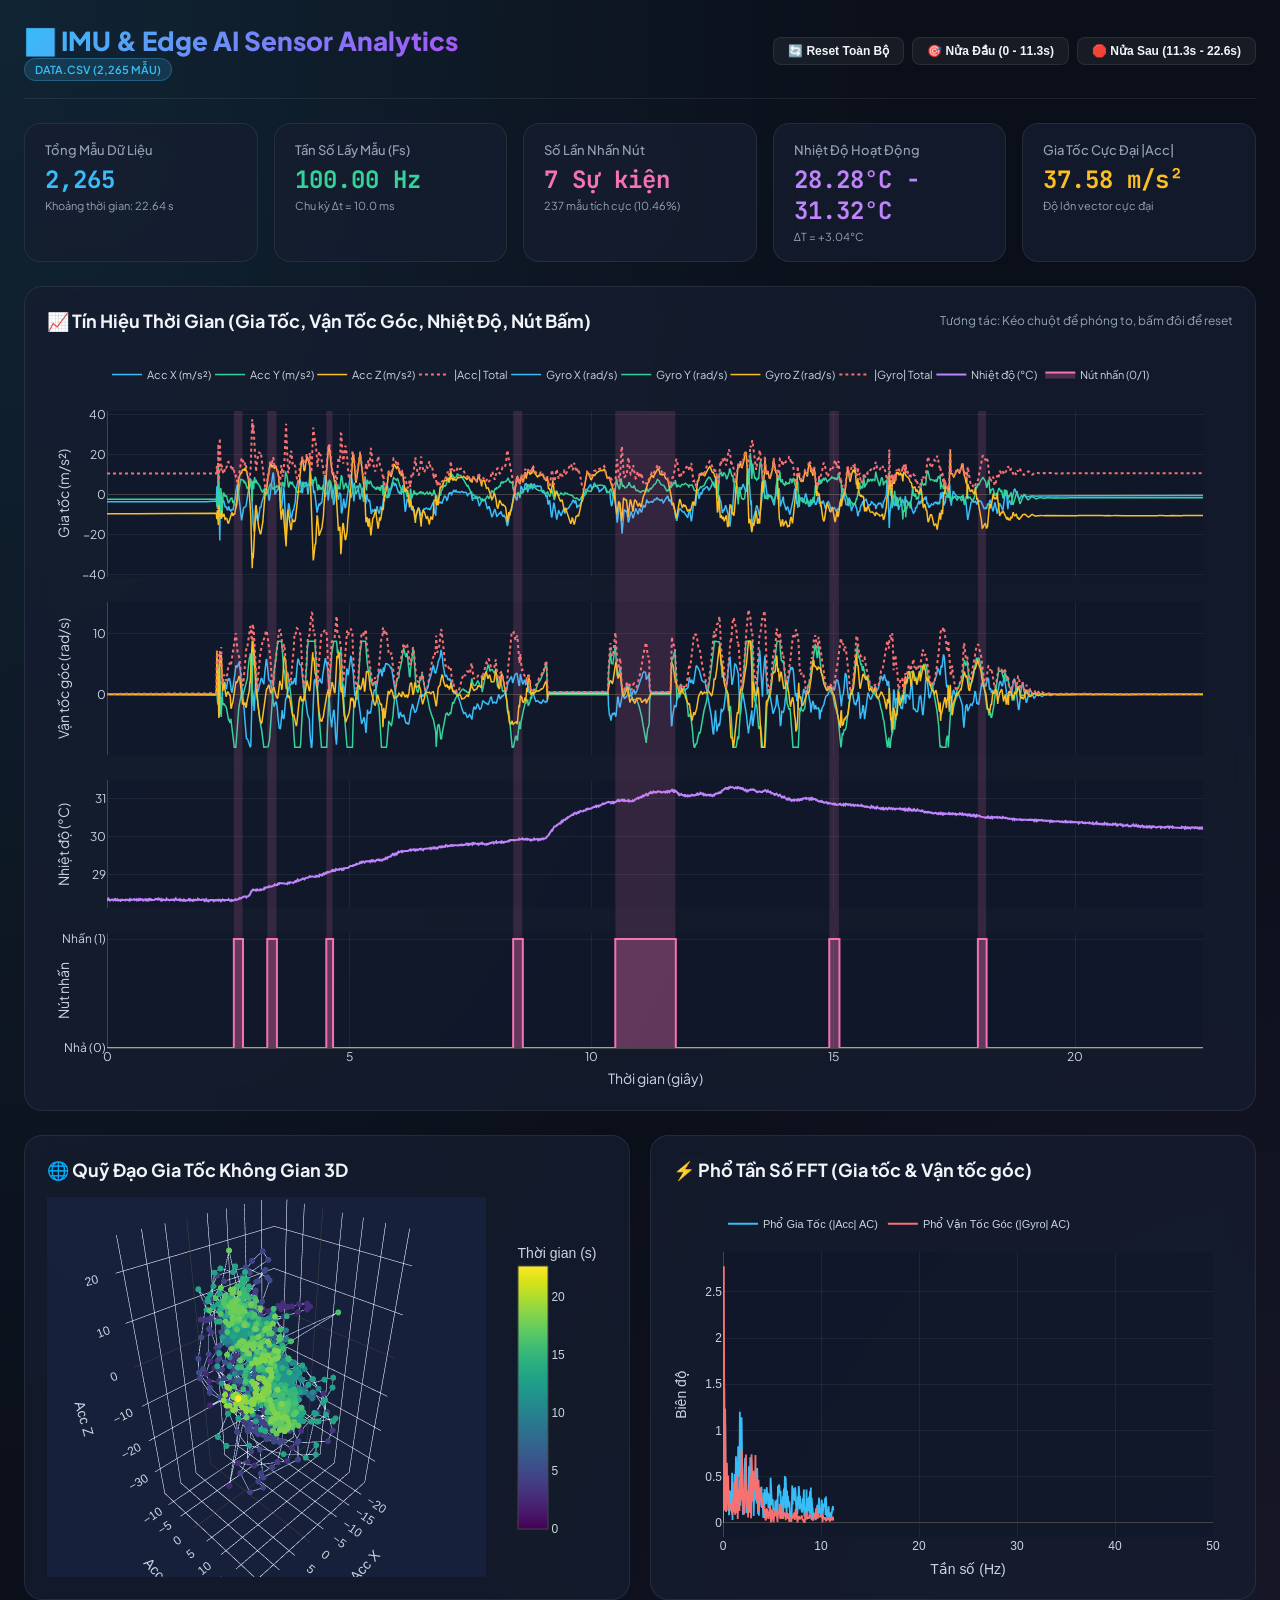
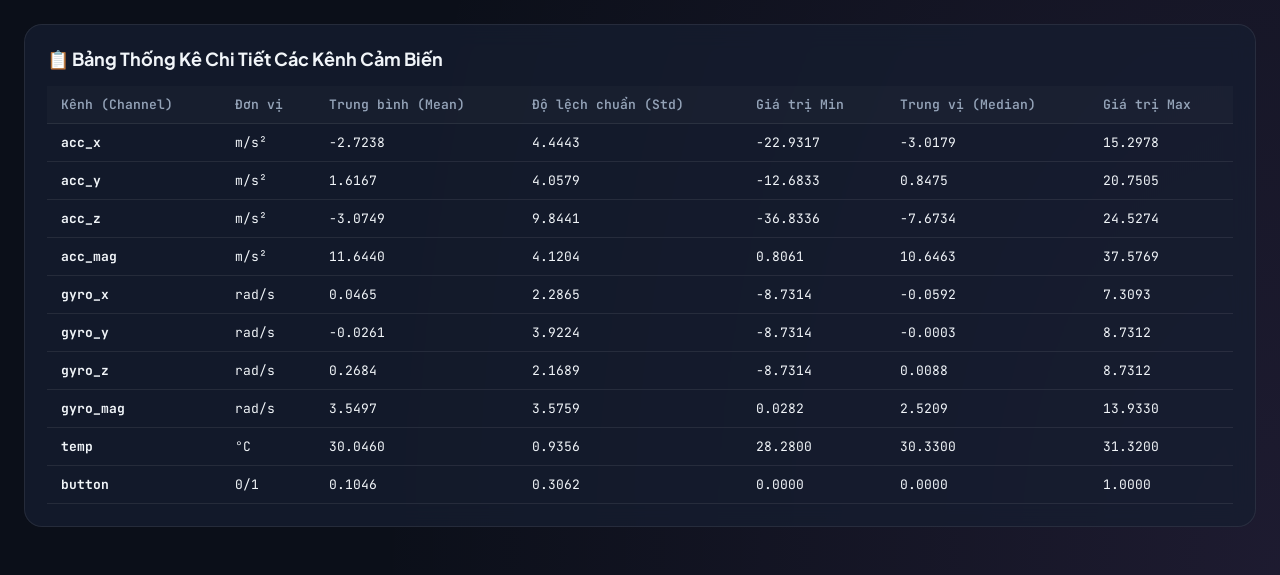
==== data/dashboard.html @ 73838764 "Data preprocessing" ====
<!DOCTYPE html>
<html lang="vi">
<head>
    <meta charset="UTF-8">
    <meta name="viewport" content="width=device-width, initial-scale=1.0">
    <title>Dashboard Phân Tích Dữ Liệu Cảm Biến IMU & Edge AI</title>
    <!-- Fonts -->
    <link rel="preconnect" href="https://fonts.googleapis.com">
    <link rel="preconnect" href="https://fonts.gstatic.com" crossorigin>
    <link href="https://fonts.googleapis.com/css2?family=Plus+Jakarta+Sans:wght@400;500;600;700;800&family=JetBrains+Mono:wght@400;500;600&display=swap" rel="stylesheet">
    <!-- Plotly.js -->
    <script src="https://cdn.plot.ly/plotly-2.35.2.min.js"></script>
    <style>
        :root {
            --bg: #0b0f19;
            --card-bg: rgba(22, 30, 49, 0.75);
            --card-border: rgba(255, 255, 255, 0.08);
            --text: #f1f5f9;
            --text-muted: #94a3b8;
            --primary: #38bdf8;
            --accent-green: #34d399;
            --accent-amber: #fbbf24;
            --accent-red: #f87171;
            --accent-purple: #c084fc;
            --accent-pink: #f472b6;
        }
        * {
            margin: 0;
            padding: 0;
            box-sizing: border-box;
        }
        body {
            font-family: 'Plus Jakarta Sans', sans-serif;
            background: var(--bg);
            color: var(--text);
            padding: 24px;
            min-height: 100vh;
            background-image: 
                radial-gradient(at 0% 0%, rgba(56, 189, 248, 0.12) 0px, transparent 50%),
                radial-gradient(at 100% 100%, rgba(192, 132, 252, 0.1) 0px, transparent 50%);
        }
        .container {
            max-width: 1400px;
            margin: 0 auto;
        }
        header {
            display: flex;
            justify-content: space-between;
            align-items: center;
            flex-wrap: wrap;
            gap: 16px;
            margin-bottom: 24px;
            padding-bottom: 20px;
            border-bottom: 1px solid var(--card-border);
        }
        .header-title h1 {
            font-size: 26px;
            font-weight: 800;
            background: linear-gradient(135deg, #38bdf8 0%, #a855f7 100%);
            -webkit-background-clip: text;
            -webkit-text-fill-color: transparent;
            display: flex;
            align-items: center;
            gap: 10px;
        }
        .badge {
            font-size: 11px;
            font-weight: 600;
            padding: 4px 10px;
            border-radius: 20px;
            background: rgba(56, 189, 248, 0.15);
            color: #38bdf8;
            border: 1px solid rgba(56, 189, 248, 0.3);
            text-transform: uppercase;
        }
        .stats-grid {
            display: grid;
            grid-template-columns: repeat(auto-fit, minmax(210px, 1fr));
            gap: 16px;
            margin-bottom: 24px;
        }
        .stat-card {
            background: var(--card-bg);
            border: 1px solid var(--card-border);
            border-radius: 16px;
            padding: 18px 20px;
            backdrop-filter: blur(12px);
            transition: transform 0.2s, border-color 0.2s;
        }
        .stat-card:hover {
            transform: translateY(-2px);
            border-color: rgba(56, 189, 248, 0.3);
        }
        .stat-label {
            font-size: 13px;
            color: var(--text-muted);
            margin-bottom: 6px;
            font-weight: 500;
        }
        .stat-value {
            font-size: 24px;
            font-weight: 700;
            font-family: 'JetBrains Mono', monospace;
        }
        .stat-sub {
            font-size: 11px;
            color: var(--text-muted);
            margin-top: 4px;
        }
        .card {
            background: var(--card-bg);
            border: 1px solid var(--card-border);
            border-radius: 18px;
            padding: 22px;
            margin-bottom: 24px;
            backdrop-filter: blur(12px);
        }
        .card-header {
            display: flex;
            justify-content: space-between;
            align-items: center;
            margin-bottom: 16px;
        }
        .card-title {
            font-size: 18px;
            font-weight: 700;
            display: flex;
            align-items: center;
            gap: 8px;
        }
        .grid-2col {
            display: grid;
            grid-template-columns: 1fr 1fr;
            gap: 20px;
        }
        @media (max-width: 900px) {
            .grid-2col { grid-template-columns: 1fr; }
        }
        .plot-container {
            width: 100%;
            height: 480px;
        }
        .plot-container-sm {
            width: 100%;
            height: 380px;
        }
        .btn-controls {
            display: flex;
            gap: 8px;
            flex-wrap: wrap;
        }
        .btn {
            background: rgba(255, 255, 255, 0.05);
            color: var(--text);
            border: 1px solid var(--card-border);
            padding: 6px 14px;
            border-radius: 8px;
            font-size: 12px;
            font-weight: 600;
            cursor: pointer;
            transition: all 0.2s;
        }
        .btn:hover {
            background: rgba(56, 189, 248, 0.2);
            border-color: var(--primary);
        }
        .table-wrap {
            overflow-x: auto;
            margin-top: 10px;
        }
        table {
            width: 100%;
            border-collapse: collapse;
            font-size: 13px;
            font-family: 'JetBrains Mono', monospace;
        }
        th, td {
            padding: 10px 14px;
            text-align: left;
            border-bottom: 1px solid var(--card-border);
        }
        th {
            color: var(--text-muted);
            font-weight: 600;
            background: rgba(255, 255, 255, 0.02);
        }
        tr:hover td {
            background: rgba(255, 255, 255, 0.03);
        }
    </style>
</head>
<body>
    <div class="container">
        <header>
            <div class="header-title">
                <h1>📊 IMU & Edge AI Sensor Analytics</h1>
                <span class="badge">data.csv (2,265 mẫu)</span>
            </div>
            <div class="btn-controls">
                <button class="btn" onclick="resetZoom()">🔄 Reset Toàn Bộ</button>
                <button class="btn" onclick="zoomFirstHalf()">🎯 Nửa Đầu (0 - 11.3s)</button>
                <button class="btn" onclick="zoomSecondHalf()">🛑 Nửa Sau (11.3s - 22.6s)</button>
            </div>
        </header>

        <!-- KPI Cards -->
        <div class="stats-grid">
            <div class="stat-card">
                <div class="stat-label">Tổng Mẫu Dữ Liệu</div>
                <div class="stat-value" style="color: var(--primary);">2,265</div>
                <div class="stat-sub">Khoảng thời gian: 22.64 s</div>
            </div>
            <div class="stat-card">
                <div class="stat-label">Tần Số Lấy Mẫu (Fs)</div>
                <div class="stat-value" style="color: var(--accent-green);">100.00 Hz</div>
                <div class="stat-sub">Chu kỳ Δt = 10.0 ms</div>
            </div>
            <div class="stat-card">
                <div class="stat-label">Số Lần Nhấn Nút</div>
                <div class="stat-value" style="color: var(--accent-pink);">7 Sự kiện</div>
                <div class="stat-sub">237 mẫu tích cực (10.46%)</div>
            </div>
            <div class="stat-card">
                <div class="stat-label">Nhiệt Độ Hoạt Động</div>
                <div class="stat-value" style="color: var(--accent-purple);">28.28°C - 31.32°C</div>
                <div class="stat-sub">ΔT = +3.04°C</div>
            </div>
            <div class="stat-card">
                <div class="stat-label">Gia Tốc Cực Đại |Acc|</div>
                <div class="stat-value" style="color: var(--accent-amber);">37.58 m/s²</div>
                <div class="stat-sub">Độ lớn vector cực đại</div>
            </div>
        </div>

        <!-- Main Time-Series Charts -->
        <div class="card">
            <div class="card-header">
                <div class="card-title">📈 Tín Hiệu Thời Gian (Gia Tốc, Vận Tốc Góc, Nhiệt Độ, Nút Bấm)</div>
                <span style="font-size:12px; color: var(--text-muted);">Tương tác: Kéo chuột để phóng to, bấm đôi để reset</span>
            </div>
            <div id="chart-synced" class="plot-container" style="height: 740px;"></div>
        </div>

        <!-- 2 Column Layout: 3D Trajectory & FFT Spectrum -->
        <div class="grid-2col">
            <div class="card">
                <div class="card-header">
                    <div class="card-title">🌐 Quỹ Đạo Gia Tốc Không Gian 3D</div>
                </div>
                <div id="chart-3d" class="plot-container-sm"></div>
            </div>
            <div class="card">
                <div class="card-header">
                    <div class="card-title">⚡ Phổ Tần Số FFT (Gia tốc & Vận tốc góc)</div>
                </div>
                <div id="chart-fft" class="plot-container-sm"></div>
            </div>
        </div>

        <!-- Summary Statistics Table -->
        <div class="card">
            <div class="card-header">
                <div class="card-title">📋 Bảng Thống Kê Chi Tiết Các Kênh Cảm Biến</div>
            </div>
            <div class="table-wrap">
                <table>
                    <thead>
                        <tr>
                            <th>Kênh (Channel)</th>
                            <th>Đơn vị</th>
                            <th>Trung bình (Mean)</th>
                            <th>Độ lệch chuẩn (Std)</th>
                            <th>Giá trị Min</th>
                            <th>Trung vị (Median)</th>
                            <th>Giá trị Max</th>
                        </tr>
                    </thead>
                    <tbody>
                        
    <tr>
        <td><strong>acc_x</strong></td>
        <td>m/s²</td>
        <td>-2.7238</td>
        <td>4.4443</td>
        <td>-22.9317</td>
        <td>-3.0179</td>
        <td>15.2978</td>
    </tr>
    <tr>
        <td><strong>acc_y</strong></td>
        <td>m/s²</td>
        <td>1.6167</td>
        <td>4.0579</td>
        <td>-12.6833</td>
        <td>0.8475</td>
        <td>20.7505</td>
    </tr>
    <tr>
        <td><strong>acc_z</strong></td>
        <td>m/s²</td>
        <td>-3.0749</td>
        <td>9.8441</td>
        <td>-36.8336</td>
        <td>-7.6734</td>
        <td>24.5274</td>
    </tr>
    <tr>
        <td><strong>acc_mag</strong></td>
        <td>m/s²</td>
        <td>11.6440</td>
        <td>4.1204</td>
        <td>0.8061</td>
        <td>10.6463</td>
        <td>37.5769</td>
    </tr>
    <tr>
        <td><strong>gyro_x</strong></td>
        <td>rad/s</td>
        <td>0.0465</td>
        <td>2.2865</td>
        <td>-8.7314</td>
        <td>-0.0592</td>
        <td>7.3093</td>
    </tr>
    <tr>
        <td><strong>gyro_y</strong></td>
        <td>rad/s</td>
        <td>-0.0261</td>
        <td>3.9224</td>
        <td>-8.7314</td>
        <td>-0.0003</td>
        <td>8.7312</td>
    </tr>
    <tr>
        <td><strong>gyro_z</strong></td>
        <td>rad/s</td>
        <td>0.2684</td>
        <td>2.1689</td>
        <td>-8.7314</td>
        <td>0.0088</td>
        <td>8.7312</td>
    </tr>
    <tr>
        <td><strong>gyro_mag</strong></td>
        <td>rad/s</td>
        <td>3.5497</td>
        <td>3.5759</td>
        <td>0.0282</td>
        <td>2.5209</td>
        <td>13.9330</td>
    </tr>
    <tr>
        <td><strong>temp</strong></td>
        <td>°C</td>
        <td>30.0460</td>
        <td>0.9356</td>
        <td>28.2800</td>
        <td>30.3300</td>
        <td>31.3200</td>
    </tr>
    <tr>
        <td><strong>button</strong></td>
        <td>0/1</td>
        <td>0.1046</td>
        <td>0.3062</td>
        <td>0.0000</td>
        <td>0.0000</td>
        <td>1.0000</td>
    </tr>
                    </tbody>
                </table>
            </div>
        </div>
    </div>

    <script>
        const rawData = {"time": [0.0, 0.01, 0.02, 0.03, 0.04, 0.05, 0.06, 0.07, 0.08, 0.09, 0.1, 0.11, 0.12, 0.13, 0.14, 0.15, 0.16, 0.17, 0.18, 0.19, 0.2, 0.21, 0.22, 0.23, 0.24, 0.25, 0.26, 0.27, 0.28, 0.29, 0.3, 0.31, 0.32, 0.33, 0.34, 0.35, 0.36, 0.37, 0.38, 0.39, 0.4, 0.41, 0.42, 0.43, 0.44, 0.45, 0.46, 0.47, 0.48, 0.49, 0.5, 0.51, 0.52, 0.53, 0.54, 0.55, 0.56, 0.57, 0.58, 0.59, 0.6, 0.61, 0.62, 0.63, 0.64, 0.65, 0.66, 0.67, 0.68, 0.69, 0.7, 0.71, 0.72, 0.73, 0.74, 0.75, 0.76, 0.77, 0.78, 0.79, 0.8, 0.81, 0.82, 0.83, 0.84, 0.85, 0.86, 0.87, 0.88, 0.89, 0.9, 0.91, 0.92, 0.93, 0.94, 0.95, 0.96, 0.97, 0.98, 0.99, 1.0, 1.01, 1.02, 1.03, 1.04, 1.05, 1.06, 1.07, 1.08, 1.09, 1.1, 1.11, 1.12, 1.13, 1.14, 1.15, 1.16, 1.17, 1.18, 1.19, 1.2, 1.21, 1.22, 1.23, 1.24, 1.25, 1.26, 1.27, 1.28, 1.29, 1.3, 1.31, 1.32, 1.33, 1.34, 1.35, 1.36, 1.37, 1.38, 1.39, 1.4, 1.41, 1.42, 1.43, 1.44, 1.45, 1.46, 1.47, 1.48, 1.49, 1.5, 1.51, 1.52, 1.53, 1.54, 1.55, 1.56, 1.57, 1.58, 1.59, 1.6, 1.61, 1.62, 1.63, 1.64, 1.65, 1.66, 1.67, 1.68, 1.69, 1.7, 1.71, 1.72, 1.73, 1.74, 1.75, 1.76, 1.77, 1.78, 1.79, 1.8, 1.81, 1.82, 1.83, 1.84, 1.85, 1.86, 1.87, 1.88, 1.89, 1.9, 1.91, 1.92, 1.93, 1.94, 1.95, 1.96, 1.97, 1.98, 1.99, 2.0, 2.01, 2.02, 2.03, 2.04, 2.05, 2.06, 2.07, 2.08, 2.09, 2.1, 2.11, 2.12, 2.13, 2.14, 2.15, 2.16, 2.17, 2.18, 2.19, 2.2, 2.21, 2.22, 2.23, 2.24, 2.25, 2.26, 2.27, 2.28, 2.29, 2.3, 2.31, 2.32, 2.33, 2.34, 2.35, 2.36, 2.37, 2.38, 2.39, 2.4, 2.41, 2.42, 2.43, 2.44, 2.45, 2.46, 2.47, 2.48, 2.49, 2.5, 2.51, 2.52, 2.53, 2.54, 2.55, 2.56, 2.57, 2.58, 2.59, 2.6, 2.61, 2.62, 2.63, 2.64, 2.65, 2.66, 2.67, 2.68, 2.69, 2.7, 2.71, 2.72, 2.73, 2.74, 2.75, 2.76, 2.77, 2.78, 2.79, 2.8, 2.81, 2.82, 2.83, 2.84, 2.85, 2.86, 2.87, 2.88, 2.89, 2.9, 2.91, 2.92, 2.93, 2.94, 2.95, 2.96, 2.97, 2.98, 2.99, 3.0, 3.01, 3.02, 3.03, 3.04, 3.05, 3.06, 3.07, 3.08, 3.09, 3.1, 3.11, 3.12, 3.13, 3.14, 3.15, 3.16, 3.17, 3.18, 3.19, 3.2, 3.21, 3.22, 3.23, 3.24, 3.25, 3.26, 3.27, 3.28, 3.29, 3.3, 3.31, 3.32, 3.33, 3.34, 3.35, 3.36, 3.37, 3.38, 3.39, 3.4, 3.41, 3.42, 3.43, 3.44, 3.45, 3.46, 3.47, 3.48, 3.49, 3.5, 3.51, 3.52, 3.53, 3.54, 3.55, 3.56, 3.57, 3.58, 3.59, 3.6, 3.61, 3.62, 3.63, 3.64, 3.65, 3.66, 3.67, 3.68, 3.69, 3.7, 3.71, 3.72, 3.73, 3.74, 3.75, 3.76, 3.77, 3.78, 3.79, 3.8, 3.81, 3.82, 3.83, 3.84, 3.85, 3.86, 3.87, 3.88, 3.89, 3.9, 3.91, 3.92, 3.93, 3.94, 3.95, 3.96, 3.97, 3.98, 3.99, 4.0, 4.01, 4.02, 4.03, 4.04, 4.05, 4.06, 4.07, 4.08, 4.09, 4.1, 4.11, 4.12, 4.13, 4.14, 4.15, 4.16, 4.17, 4.18, 4.19, 4.2, 4.21, 4.22, 4.23, 4.24, 4.25, 4.26, 4.27, 4.28, 4.29, 4.3, 4.31, 4.32, 4.33, 4.34, 4.35, 4.36, 4.37, 4.38, 4.39, 4.4, 4.41, 4.42, 4.43, 4.44, 4.45, 4.46, 4.47, 4.48, 4.49, 4.5, 4.51, 4.52, 4.53, 4.54, 4.55, 4.56, 4.57, 4.58, 4.59, 4.6, 4.61, 4.62, 4.63, 4.64, 4.65, 4.66, 4.67, 4.68, 4.69, 4.7, 4.71, 4.72, 4.73, 4.74, 4.75, 4.76, 4.77, 4.78, 4.79, 4.8, 4.81, 4.82, 4.83, 4.84, 4.85, 4.86, 4.87, 4.88, 4.89, 4.9, 4.91, 4.92, 4.93, 4.94, 4.95, 4.96, 4.97, 4.98, 4.99, 5.0, 5.01, 5.02, 5.03, 5.04, 5.05, 5.06, 5.07, 5.08, 5.09, 5.1, 5.11, 5.12, 5.13, 5.14, 5.15, 5.16, 5.17, 5.18, 5.19, 5.2, 5.21, 5.22, 5.23, 5.24, 5.25, 5.26, 5.27, 5.28, 5.29, 5.3, 5.31, 5.32, 5.33, 5.34, 5.35, 5.36, 5.37, 5.38, 5.39, 5.4, 5.41, 5.42, 5.43, 5.44, 5.45, 5.46, 5.47, 5.48, 5.49, 5.5, 5.51, 5.52, 5.53, 5.54, 5.55, 5.56, 5.57, 5.58, 5.59, 5.6, 5.61, 5.62, 5.63, 5.64, 5.65, 5.66, 5.67, 5.68, 5.69, 5.7, 5.71, 5.72, 5.73, 5.74, 5.75, 5.76, 5.77, 5.78, 5.79, 5.8, 5.81, 5.82, 5.83, 5.84, 5.85, 5.86, 5.87, 5.88, 5.89, 5.9, 5.91, 5.92, 5.93, 5.94, 5.95, 5.96, 5.97, 5.98, 5.99, 6.0, 6.01, 6.02, 6.03, 6.04, 6.05, 6.06, 6.07, 6.08, 6.09, 6.1, 6.11, 6.12, 6.13, 6.14, 6.15, 6.16, 6.17, 6.18, 6.19, 6.2, 6.21, 6.22, 6.23, 6.24, 6.25, 6.26, 6.27, 6.28, 6.29, 6.3, 6.31, 6.32, 6.33, 6.34, 6.35, 6.36, 6.37, 6.38, 6.39, 6.4, 6.41, 6.42, 6.43, 6.44, 6.45, 6.46, 6.47, 6.48, 6.49, 6.5, 6.51, 6.52, 6.53, 6.54, 6.55, 6.56, 6.57, 6.58, 6.59, 6.6, 6.61, 6.62, 6.63, 6.64, 6.65, 6.66, 6.67, 6.68, 6.69, 6.7, 6.71, 6.72, 6.73, 6.74, 6.75, 6.76, 6.77, 6.78, 6.79, 6.8, 6.81, 6.82, 6.83, 6.84, 6.85, 6.86, 6.87, 6.88, 6.89, 6.9, 6.91, 6.92, 6.93, 6.94, 6.95, 6.96, 6.97, 6.98, 6.99, 7.0, 7.01, 7.02, 7.03, 7.04, 7.05, 7.06, 7.07, 7.08, 7.09, 7.1, 7.11, 7.12, 7.13, 7.14, 7.15, 7.16, 7.17, 7.18, 7.19, 7.2, 7.21, 7.22, 7.23, 7.24, 7.25, 7.26, 7.27, 7.28, 7.29, 7.3, 7.31, 7.32, 7.33, 7.34, 7.35, 7.36, 7.37, 7.38, 7.39, 7.4, 7.41, 7.42, 7.43, 7.44, 7.45, 7.46, 7.47, 7.48, 7.49, 7.5, 7.51, 7.52, 7.53, 7.54, 7.55, 7.56, 7.57, 7.58, 7.59, 7.6, 7.61, 7.62, 7.63, 7.64, 7.65, 7.66, 7.67, 7.68, 7.69, 7.7, 7.71, 7.72, 7.73, 7.74, 7.75, 7.76, 7.77, 7.78, 7.79, 7.8, 7.81, 7.82, 7.83, 7.84, 7.85, 7.86, 7.87, 7.88, 7.89, 7.9, 7.91, 7.92, 7.93, 7.94, 7.95, 7.96, 7.97, 7.98, 7.99, 8.0, 8.01, 8.02, 8.03, 8.04, 8.05, 8.06, 8.07, 8.08, 8.09, 8.1, 8.11, 8.12, 8.13, 8.14, 8.15, 8.16, 8.17, 8.18, 8.19, 8.2, 8.21, 8.22, 8.23, 8.24, 8.25, 8.26, 8.27, 8.28, 8.29, 8.3, 8.31, 8.32, 8.33, 8.34, 8.35, 8.36, 8.37, 8.38, 8.39, 8.4, 8.41, 8.42, 8.43, 8.44, 8.45, 8.46, 8.47, 8.48, 8.49, 8.5, 8.51, 8.52, 8.53, 8.54, 8.55, 8.56, 8.57, 8.58, 8.59, 8.6, 8.61, 8.62, 8.63, 8.64, 8.65, 8.66, 8.67, 8.68, 8.69, 8.7, 8.71, 8.72, 8.73, 8.74, 8.75, 8.76, 8.77, 8.78, 8.79, 8.8, 8.81, 8.82, 8.83, 8.84, 8.85, 8.86, 8.87, 8.88, 8.89, 8.9, 8.91, 8.92, 8.93, 8.94, 8.95, 8.96, 8.97, 8.98, 8.99, 9.0, 9.01, 9.02, 9.03, 9.04, 9.05, 9.06, 9.07, 9.08, 9.09, 9.1, 9.11, 9.12, 9.13, 9.14, 9.15, 9.16, 9.17, 9.18, 9.19, 9.2, 9.21, 9.22, 9.23, 9.24, 9.25, 9.26, 9.27, 9.28, 9.29, 9.3, 9.31, 9.32, 9.33, 9.34, 9.35, 9.36, 9.37, 9.38, 9.39, 9.4, 9.41, 9.42, 9.43, 9.44, 9.45, 9.46, 9.47, 9.48, 9.49, 9.5, 9.51, 9.52, 9.53, 9.54, 9.55, 9.56, 9.57, 9.58, 9.59, 9.6, 9.61, 9.62, 9.63, 9.64, 9.65, 9.66, 9.67, 9.68, 9.69, 9.7, 9.71, 9.72, 9.73, 9.74, 9.75, 9.76, 9.77, 9.78, 9.79, 9.8, 9.81, 9.82, 9.83, 9.84, 9.85, 9.86, 9.87, 9.88, 9.89, 9.9, 9.91, 9.92, 9.93, 9.94, 9.95, 9.96, 9.97, 9.98, 9.99, 10.0, 10.01, 10.02, 10.03, 10.04, 10.05, 10.06, 10.07, 10.08, 10.09, 10.1, 10.11, 10.12, 10.13, 10.14, 10.15, 10.16, 10.17, 10.18, 10.19, 10.2, 10.21, 10.22, 10.23, 10.24, 10.25, 10.26, 10.27, 10.28, 10.29, 10.3, 10.31, 10.32, 10.33, 10.34, 10.35, 10.36, 10.37, 10.38, 10.39, 10.4, 10.41, 10.42, 10.43, 10.44, 10.45, 10.46, 10.47, 10.48, 10.49, 10.5, 10.51, 10.52, 10.53, 10.54, 10.55, 10.56, 10.57, 10.58, 10.59, 10.6, 10.61, 10.62, 10.63, 10.64, 10.65, 10.66, 10.67, 10.68, 10.69, 10.7, 10.71, 10.72, 10.73, 10.74, 10.75, 10.76, 10.77, 10.78, 10.79, 10.8, 10.81, 10.82, 10.83, 10.84, 10.85, 10.86, 10.87, 10.88, 10.89, 10.9, 10.91, 10.92, 10.93, 10.94, 10.95, 10.96, 10.97, 10.98, 10.99, 11.0, 11.01, 11.02, 11.03, 11.04, 11.05, 11.06, 11.07, 11.08, 11.09, 11.1, 11.11, 11.12, 11.13, 11.14, 11.15, 11.16, 11.17, 11.18, 11.19, 11.2, 11.21, 11.22, 11.23, 11.24, 11.25, 11.26, 11.27, 11.28, 11.29, 11.3, 11.31, 11.32, 11.33, 11.34, 11.35, 11.36, 11.37, 11.38, 11.39, 11.4, 11.41, 11.42, 11.43, 11.44, 11.45, 11.46, 11.47, 11.48, 11.49, 11.5, 11.51, 11.52, 11.53, 11.54, 11.55, 11.56, 11.57, 11.58, 11.59, 11.6, 11.61, 11.62, 11.63, 11.64, 11.65, 11.66, 11.67, 11.68, 11.69, 11.7, 11.71, 11.72, 11.73, 11.74, 11.75, 11.76, 11.77, 11.78, 11.79, 11.8, 11.81, 11.82, 11.83, 11.84, 11.85, 11.86, 11.87, 11.88, 11.89, 11.9, 11.91, 11.92, 11.93, 11.94, 11.95, 11.96, 11.97, 11.98, 11.99, 12.0, 12.01, 12.02, 12.03, 12.04, 12.05, 12.06, 12.07, 12.08, 12.09, 12.1, 12.11, 12.12, 12.13, 12.14, 12.15, 12.16, 12.17, 12.18, 12.19, 12.2, 12.21, 12.22, 12.23, 12.24, 12.25, 12.26, 12.27, 12.28, 12.29, 12.3, 12.31, 12.32, 12.33, 12.34, 12.35, 12.36, 12.37, 12.38, 12.39, 12.4, 12.41, 12.42, 12.43, 12.44, 12.45, 12.46, 12.47, 12.48, 12.49, 12.5, 12.51, 12.52, 12.53, 12.54, 12.55, 12.56, 12.57, 12.58, 12.59, 12.6, 12.61, 12.62, 12.63, 12.64, 12.65, 12.66, 12.67, 12.68, 12.69, 12.7, 12.71, 12.72, 12.73, 12.74, 12.75, 12.76, 12.77, 12.78, 12.79, 12.8, 12.81, 12.82, 12.83, 12.84, 12.85, 12.86, 12.87, 12.88, 12.89, 12.9, 12.91, 12.92, 12.93, 12.94, 12.95, 12.96, 12.97, 12.98, 12.99, 13.0, 13.01, 13.02, 13.03, 13.04, 13.05, 13.06, 13.07, 13.08, 13.09, 13.1, 13.11, 13.12, 13.13, 13.14, 13.15, 13.16, 13.17, 13.18, 13.19, 13.2, 13.21, 13.22, 13.23, 13.24, 13.25, 13.26, 13.27, 13.28, 13.29, 13.3, 13.31, 13.32, 13.33, 13.34, 13.35, 13.36, 13.37, 13.38, 13.39, 13.4, 13.41, 13.42, 13.43, 13.44, 13.45, 13.46, 13.47, 13.48, 13.49, 13.5, 13.51, 13.52, 13.53, 13.54, 13.55, 13.56, 13.57, 13.58, 13.59, 13.6, 13.61, 13.62, 13.63, 13.64, 13.65, 13.66, 13.67, 13.68, 13.69, 13.7, 13.71, 13.72, 13.73, 13.74, 13.75, 13.76, 13.77, 13.78, 13.79, 13.8, 13.81, 13.82, 13.83, 13.84, 13.85, 13.86, 13.87, 13.88, 13.89, 13.9, 13.91, 13.92, 13.93, 13.94, 13.95, 13.96, 13.97, 13.98, 13.99, 14.0, 14.01, 14.02, 14.03, 14.04, 14.05, 14.06, 14.07, 14.08, 14.09, 14.1, 14.11, 14.12, 14.13, 14.14, 14.15, 14.16, 14.17, 14.18, 14.19, 14.2, 14.21, 14.22, 14.23, 14.24, 14.25, 14.26, 14.27, 14.28, 14.29, 14.3, 14.31, 14.32, 14.33, 14.34, 14.35, 14.36, 14.37, 14.38, 14.39, 14.4, 14.41, 14.42, 14.43, 14.44, 14.45, 14.46, 14.47, 14.48, 14.49, 14.5, 14.51, 14.52, 14.53, 14.54, 14.55, 14.56, 14.57, 14.58, 14.59, 14.6, 14.61, 14.62, 14.63, 14.64, 14.65, 14.66, 14.67, 14.68, 14.69, 14.7, 14.71, 14.72, 14.73, 14.74, 14.75, 14.76, 14.77, 14.78, 14.79, 14.8, 14.81, 14.82, 14.83, 14.84, 14.85, 14.86, 14.87, 14.88, 14.89, 14.9, 14.91, 14.92, 14.93, 14.94, 14.95, 14.96, 14.97, 14.98, 14.99, 15.0, 15.01, 15.02, 15.03, 15.04, 15.05, 15.06, 15.07, 15.08, 15.09, 15.1, 15.11, 15.12, 15.13, 15.14, 15.15, 15.16, 15.17, 15.18, 15.19, 15.2, 15.21, 15.22, 15.23, 15.24, 15.25, 15.26, 15.27, 15.28, 15.29, 15.3, 15.31, 15.32, 15.33, 15.34, 15.35, 15.36, 15.37, 15.38, 15.39, 15.4, 15.41, 15.42, 15.43, 15.44, 15.45, 15.46, 15.47, 15.48, 15.49, 15.5, 15.51, 15.52, 15.53, 15.54, 15.55, 15.56, 15.57, 15.58, 15.59, 15.6, 15.61, 15.62, 15.63, 15.64, 15.65, 15.66, 15.67, 15.68, 15.69, 15.7, 15.71, 15.72, 15.73, 15.74, 15.75, 15.76, 15.77, 15.78, 15.79, 15.8, 15.81, 15.82, 15.83, 15.84, 15.85, 15.86, 15.87, 15.88, 15.89, 15.9, 15.91, 15.92, 15.93, 15.94, 15.95, 15.96, 15.97, 15.98, 15.99, 16.0, 16.01, 16.02, 16.03, 16.04, 16.05, 16.06, 16.07, 16.08, 16.09, 16.1, 16.11, 16.12, 16.13, 16.14, 16.15, 16.16, 16.17, 16.18, 16.19, 16.2, 16.21, 16.22, 16.23, 16.24, 16.25, 16.26, 16.27, 16.28, 16.29, 16.3, 16.31, 16.32, 16.33, 16.34, 16.35, 16.36, 16.37, 16.38, 16.39, 16.4, 16.41, 16.42, 16.43, 16.44, 16.45, 16.46, 16.47, 16.48, 16.49, 16.5, 16.51, 16.52, 16.53, 16.54, 16.55, 16.56, 16.57, 16.58, 16.59, 16.6, 16.61, 16.62, 16.63, 16.64, 16.65, 16.66, 16.67, 16.68, 16.69, 16.7, 16.71, 16.72, 16.73, 16.74, 16.75, 16.76, 16.77, 16.78, 16.79, 16.8, 16.81, 16.82, 16.83, 16.84, 16.85, 16.86, 16.87, 16.88, 16.89, 16.9, 16.91, 16.92, 16.93, 16.94, 16.95, 16.96, 16.97, 16.98, 16.99, 17.0, 17.01, 17.02, 17.03, 17.04, 17.05, 17.06, 17.07, 17.08, 17.09, 17.1, 17.11, 17.12, 17.13, 17.14, 17.15, 17.16, 17.17, 17.18, 17.19, 17.2, 17.21, 17.22, 17.23, 17.24, 17.25, 17.26, 17.27, 17.28, 17.29, 17.3, 17.31, 17.32, 17.33, 17.34, 17.35, 17.36, 17.37, 17.38, 17.39, 17.4, 17.41, 17.42, 17.43, 17.44, 17.45, 17.46, 17.47, 17.48, 17.49, 17.5, 17.51, 17.52, 17.53, 17.54, 17.55, 17.56, 17.57, 17.58, 17.59, 17.6, 17.61, 17.62, 17.63, 17.64, 17.65, 17.66, 17.67, 17.68, 17.69, 17.7, 17.71, 17.72, 17.73, 17.74, 17.75, 17.76, 17.77, 17.78, 17.79, 17.8, 17.81, 17.82, 17.83, 17.84, 17.85, 17.86, 17.87, 17.88, 17.89, 17.9, 17.91, 17.92, 17.93, 17.94, 17.95, 17.96, 17.97, 17.98, 17.99, 18.0, 18.01, 18.02, 18.03, 18.04, 18.05, 18.06, 18.07, 18.08, 18.09, 18.1, 18.11, 18.12, 18.13, 18.14, 18.15, 18.16, 18.17, 18.18, 18.19, 18.2, 18.21, 18.22, 18.23, 18.24, 18.25, 18.26, 18.27, 18.28, 18.29, 18.3, 18.31, 18.32, 18.33, 18.34, 18.35, 18.36, 18.37, 18.38, 18.39, 18.4, 18.41, 18.42, 18.43, 18.44, 18.45, 18.46, 18.47, 18.48, 18.49, 18.5, 18.51, 18.52, 18.53, 18.54, 18.55, 18.56, 18.57, 18.58, 18.59, 18.6, 18.61, 18.62, 18.63, 18.64, 18.65, 18.66, 18.67, 18.68, 18.69, 18.7, 18.71, 18.72, 18.73, 18.74, 18.75, 18.76, 18.77, 18.78, 18.79, 18.8, 18.81, 18.82, 18.83, 18.84, 18.85, 18.86, 18.87, 18.88, 18.89, 18.9, 18.91, 18.92, 18.93, 18.94, 18.95, 18.96, 18.97, 18.98, 18.99, 19.0, 19.01, 19.02, 19.03, 19.04, 19.05, 19.06, 19.07, 19.08, 19.09, 19.1, 19.11, 19.12, 19.13, 19.14, 19.15, 19.16, 19.17, 19.18, 19.19, 19.2, 19.21, 19.22, 19.23, 19.24, 19.25, 19.26, 19.27, 19.28, 19.29, 19.3, 19.31, 19.32, 19.33, 19.34, 19.35, 19.36, 19.37, 19.38, 19.39, 19.4, 19.41, 19.42, 19.43, 19.44, 19.45, 19.46, 19.47, 19.48, 19.49, 19.5, 19.51, 19.52, 19.53, 19.54, 19.55, 19.56, 19.57, 19.58, 19.59, 19.6, 19.61, 19.62, 19.63, 19.64, 19.65, 19.66, 19.67, 19.68, 19.69, 19.7, 19.71, 19.72, 19.73, 19.74, 19.75, 19.76, 19.77, 19.78, 19.79, 19.8, 19.81, 19.82, 19.83, 19.84, 19.85, 19.86, 19.87, 19.88, 19.89, 19.9, 19.91, 19.92, 19.93, 19.94, 19.95, 19.96, 19.97, 19.98, 19.99, 20.0, 20.01, 20.02, 20.03, 20.04, 20.05, 20.06, 20.07, 20.08, 20.09, 20.1, 20.11, 20.12, 20.13, 20.14, 20.15, 20.16, 20.17, 20.18, 20.19, 20.2, 20.21, 20.22, 20.23, 20.24, 20.25, 20.26, 20.27, 20.28, 20.29, 20.3, 20.31, 20.32, 20.33, 20.34, 20.35, 20.36, 20.37, 20.38, 20.39, 20.4, 20.41, 20.42, 20.43, 20.44, 20.45, 20.46, 20.47, 20.48, 20.49, 20.5, 20.51, 20.52, 20.53, 20.54, 20.55, 20.56, 20.57, 20.58, 20.59, 20.6, 20.61, 20.62, 20.63, 20.64, 20.65, 20.66, 20.67, 20.68, 20.69, 20.7, 20.71, 20.72, 20.73, 20.74, 20.75, 20.76, 20.77, 20.78, 20.79, 20.8, 20.81, 20.82, 20.83, 20.84, 20.85, 20.86, 20.87, 20.88, 20.89, 20.9, 20.91, 20.92, 20.93, 20.94, 20.95, 20.96, 20.97, 20.98, 20.99, 21.0, 21.01, 21.02, 21.03, 21.04, 21.05, 21.06, 21.07, 21.08, 21.09, 21.1, 21.11, 21.12, 21.13, 21.14, 21.15, 21.16, 21.17, 21.18, 21.19, 21.2, 21.21, 21.22, 21.23, 21.24, 21.25, 21.26, 21.27, 21.28, 21.29, 21.3, 21.31, 21.32, 21.33, 21.34, 21.35, 21.36, 21.37, 21.38, 21.39, 21.4, 21.41, 21.42, 21.43, 21.44, 21.45, 21.46, 21.47, 21.48, 21.49, 21.5, 21.51, 21.52, 21.53, 21.54, 21.55, 21.56, 21.57, 21.58, 21.59, 21.6, 21.61, 21.62, 21.63, 21.64, 21.65, 21.66, 21.67, 21.68, 21.69, 21.7, 21.71, 21.72, 21.73, 21.74, 21.75, 21.76, 21.77, 21.78, 21.79, 21.8, 21.81, 21.82, 21.83, 21.84, 21.85, 21.86, 21.87, 21.88, 21.89, 21.9, 21.91, 21.92, 21.93, 21.94, 21.95, 21.96, 21.97, 21.98, 21.99, 22.0, 22.01, 22.02, 22.03, 22.04, 22.05, 22.06, 22.07, 22.08, 22.09, 22.1, 22.11, 22.12, 22.13, 22.14, 22.15, 22.16, 22.17, 22.18, 22.19, 22.2, 22.21, 22.22, 22.23, 22.24, 22.25, 22.26, 22.27, 22.28, 22.29, 22.3, 22.31, 22.32, 22.33, 22.34, 22.35, 22.36, 22.37, 22.38, 22.39, 22.4, 22.41, 22.42, 22.43, 22.44, 22.45, 22.46, 22.47, 22.48, 22.49, 22.5, 22.51, 22.52, 22.53, 22.54, 22.55, 22.56, 22.57, 22.58, 22.59, 22.6, 22.61, 22.62, 22.63, 22.64], "timestamp_ms": [2011, 2021, 2031, 2041, 2051, 2061, 2071, 2081, 2091, 2101, 2111, 2121, 2131, 2141, 2151, 2161, 2171, 2181, 2191, 2201, 2211, 2221, 2231, 2241, 2251, 2261, 2271, 2281, 2291, 2301, 2311, 2321, 2331, 2341, 2351, 2361, 2371, 2381, 2391, 2401, 2411, 2421, 2431, 2441, 2451, 2461, 2471, 2481, 2491, 2501, 2511, 2521, 2531, 2541, 2551, 2561, 2571, 2581, 2591, 2601, 2611, 2621, 2631, 2641, 2651, 2661, 2671, 2681, 2691, 2701, 2711, 2721, 2731, 2741, 2751, 2761, 2771, 2781, 2791, 2801, 2811, 2821, 2831, 2841, 2851, 2861, 2871, 2881, 2891, 2901, 2911, 2921, 2931, 2941, 2951, 2961, 2971, 2981, 2991, 3001, 3011, 3021, 3031, 3041, 3051, 3061, 3071, 3081, 3091, 3101, 3111, 3121, 3131, 3141, 3151, 3161, 3171, 3181, 3191, 3201, 3211, 3221, 3231, 3241, 3251, 3261, 3271, 3281, 3291, 3301, 3311, 3321, 3331, 3341, 3351, 3361, 3371, 3381, 3391, 3401, 3411, 3421, 3431, 3441, 3451, 3461, 3471, 3481, 3491, 3501, 3511, 3521, 3531, 3541, 3551, 3561, 3571, 3581, 3591, 3601, 3611, 3621, 3631, 3641, 3651, 3661, 3671, 3681, 3691, 3701, 3711, 3721, 3731, 3741, 3751, 3761, 3771, 3781, 3791, 3801, 3811, 3821, 3831, 3841, 3851, 3861, 3871, 3881, 3891, 3901, 3911, 3921, 3931, 3941, 3951, 3961, 3971, 3981, 3991, 4001, 4011, 4021, 4031, 4041, 4051, 4061, 4071, 4081, 4091, 4101, 4111, 4121, 4131, 4141, 4151, 4161, 4171, 4181, 4191, 4201, 4211, 4221, 4231, 4241, 4251, 4261, 4271, 4281, 4291, 4301, 4311, 4321, 4331, 4341, 4351, 4361, 4371, 4381, 4391, 4401, 4411, 4421, 4431, 4441, 4451, 4461, 4471, 4481, 4491, 4501, 4511, 4521, 4531, 4541, 4551, 4561, 4571, 4581, 4591, 4601, 4611, 4621, 4631, 4641, 4651, 4661, 4671, 4681, 4691, 4701, 4711, 4721, 4731, 4741, 4751, 4761, 4771, 4781, 4791, 4801, 4811, 4821, 4831, 4841, 4851, 4861, 4871, 4881, 4891, 4901, 4911, 4921, 4931, 4941, 4951, 4961, 4971, 4981, 4991, 5001, 5011, 5021, 5031, 5041, 5051, 5061, 5071, 5081, 5091, 5101, 5111, 5121, 5131, 5141, 5151, 5161, 5171, 5181, 5191, 5201, 5211, 5221, 5231, 5241, 5251, 5261, 5271, 5281, 5291, 5301, 5311, 5321, 5331, 5341, 5351, 5361, 5371, 5381, 5391, 5401, 5411, 5421, 5431, 5441, 5451, 5461, 5471, 5481, 5491, 5501, 5511, 5521, 5531, 5541, 5551, 5561, 5571, 5581, 5591, 5601, 5611, 5621, 5631, 5641, 5651, 5661, 5671, 5681, 5691, 5701, 5711, 5721, 5731, 5741, 5751, 5761, 5771, 5781, 5791, 5801, 5811, 5821, 5831, 5841, 5851, 5861, 5871, 5881, 5891, 5901, 5911, 5921, 5931, 5941, 5951, 5961, 5971, 5981, 5991, 6001, 6011, 6021, 6031, 6041, 6051, 6061, 6071, 6081, 6091, 6101, 6111, 6121, 6131, 6141, 6151, 6161, 6171, 6181, 6191, 6201, 6211, 6221, 6231, 6241, 6251, 6261, 6271, 6281, 6291, 6301, 6311, 6321, 6331, 6341, 6351, 6361, 6371, 6381, 6391, 6401, 6411, 6421, 6431, 6441, 6451, 6461, 6471, 6481, 6491, 6501, 6511, 6521, 6531, 6541, 6551, 6561, 6571, 6581, 6591, 6601, 6611, 6621, 6631, 6641, 6651, 6661, 6671, 6681, 6691, 6701, 6711, 6721, 6731, 6741, 6751, 6761, 6771, 6781, 6791, 6801, 6811, 6821, 6831, 6841, 6851, 6861, 6871, 6881, 6891, 6901, 6911, 6921, 6931, 6941, 6951, 6961, 6971, 6981, 6991, 7001, 7011, 7021, 7031, 7041, 7051, 7061, 7071, 7081, 7091, 7101, 7111, 7121, 7131, 7141, 7151, 7161, 7171, 7181, 7191, 7201, 7211, 7221, 7231, 7241, 7251, 7261, 7271, 7281, 7291, 7301, 7311, 7321, 7331, 7341, 7351, 7361, 7371, 7381, 7391, 7401, 7411, 7421, 7431, 7441, 7451, 7461, 7471, 7481, 7491, 7501, 7511, 7521, 7531, 7541, 7551, 7561, 7571, 7581, 7591, 7601, 7611, 7621, 7631, 7641, 7651, 7661, 7671, 7681, 7691, 7701, 7711, 7721, 7731, 7741, 7751, 7761, 7771, 7781, 7791, 7801, 7811, 7821, 7831, 7841, 7851, 7861, 7871, 7881, 7891, 7901, 7911, 7921, 7931, 7941, 7951, 7961, 7971, 7981, 7991, 8001, 8011, 8021, 8031, 8041, 8051, 8061, 8071, 8081, 8091, 8101, 8111, 8121, 8131, 8141, 8151, 8161, 8171, 8181, 8191, 8201, 8211, 8221, 8231, 8241, 8251, 8261, 8271, 8281, 8291, 8301, 8311, 8321, 8331, 8341, 8351, 8361, 8371, 8381, 8391, 8401, 8411, 8421, 8431, 8441, 8451, 8461, 8471, 8481, 8491, 8501, 8511, 8521, 8531, 8541, 8551, 8561, 8571, 8581, 8591, 8601, 8611, 8621, 8631, 8641, 8651, 8661, 8671, 8681, 8691, 8701, 8711, 8721, 8731, 8741, 8751, 8761, 8771, 8781, 8791, 8801, 8811, 8821, 8831, 8841, 8851, 8861, 8871, 8881, 8891, 8901, 8911, 8921, 8931, 8941, 8951, 8961, 8971, 8981, 8991, 9001, 9011, 9021, 9031, 9041, 9051, 9061, 9071, 9081, 9091, 9101, 9111, 9121, 9131, 9141, 9151, 9161, 9171, 9181, 9191, 9201, 9211, 9221, 9231, 9241, 9251, 9261, 9271, 9281, 9291, 9301, 9311, 9321, 9331, 9341, 9351, 9361, 9371, 9381, 9391, 9401, 9411, 9421, 9431, 9441, 9451, 9461, 9471, 9481, 9491, 9501, 9511, 9521, 9531, 9541, 9551, 9561, 9571, 9581, 9591, 9601, 9611, 9621, 9631, 9641, 9651, 9661, 9671, 9681, 9691, 9701, 9711, 9721, 9731, 9741, 9751, 9761, 9771, 9781, 9791, 9801, 9811, 9821, 9831, 9841, 9851, 9861, 9871, 9881, 9891, 9901, 9911, 9921, 9931, 9941, 9951, 9961, 9971, 9981, 9991, 10001, 10011, 10021, 10031, 10041, 10051, 10061, 10071, 10081, 10091, 10101, 10111, 10121, 10131, 10141, 10151, 10161, 10171, 10181, 10191, 10201, 10211, 10221, 10231, 10241, 10251, 10261, 10271, 10281, 10291, 10301, 10311, 10321, 10331, 10341, 10351, 10361, 10371, 10381, 10391, 10401, 10411, 10421, 10431, 10441, 10451, 10461, 10471, 10481, 10491, 10501, 10511, 10521, 10531, 10541, 10551, 10561, 10571, 10581, 10591, 10601, 10611, 10621, 10631, 10641, 10651, 10661, 10671, 10681, 10691, 10701, 10711, 10721, 10731, 10741, 10751, 10761, 10771, 10781, 10791, 10801, 10811, 10821, 10831, 10841, 10851, 10861, 10871, 10881, 10891, 10901, 10911, 10921, 10931, 10941, 10951, 10961, 10971, 10981, 10991, 11001, 11011, 11021, 11031, 11041, 11051, 11061, 11071, 11081, 11091, 11101, 11111, 11121, 11131, 11141, 11151, 11161, 11171, 11181, 11191, 11201, 11211, 11221, 11231, 11241, 11251, 11261, 11271, 11281, 11291, 11301, 11311, 11321, 11331, 11341, 11351, 11361, 11371, 11381, 11391, 11401, 11411, 11421, 11431, 11441, 11451, 11461, 11471, 11481, 11491, 11501, 11511, 11521, 11531, 11541, 11551, 11561, 11571, 11581, 11591, 11601, 11611, 11621, 11631, 11641, 11651, 11661, 11671, 11681, 11691, 11701, 11711, 11721, 11731, 11741, 11751, 11761, 11771, 11781, 11791, 11801, 11811, 11821, 11831, 11841, 11851, 11861, 11871, 11881, 11891, 11901, 11911, 11921, 11931, 11941, 11951, 11961, 11971, 11981, 11991, 12001, 12011, 12021, 12031, 12041, 12051, 12061, 12071, 12081, 12091, 12101, 12111, 12121, 12131, 12141, 12151, 12161, 12171, 12181, 12191, 12201, 12211, 12221, 12231, 12241, 12251, 12261, 12271, 12281, 12291, 12301, 12311, 12321, 12331, 12341, 12351, 12361, 12371, 12381, 12391, 12401, 12411, 12421, 12431, 12441, 12451, 12461, 12471, 12481, 12491, 12501, 12511, 12521, 12531, 12541, 12551, 12561, 12571, 12581, 12591, 12601, 12611, 12621, 12631, 12641, 12651, 12661, 12671, 12681, 12691, 12701, 12711, 12721, 12731, 12741, 12751, 12761, 12771, 12781, 12791, 12801, 12811, 12821, 12831, 12841, 12851, 12861, 12871, 12881, 12891, 12901, 12911, 12921, 12931, 12941, 12951, 12961, 12971, 12981, 12991, 13001, 13011, 13021, 13031, 13041, 13051, 13061, 13071, 13081, 13091, 13101, 13111, 13121, 13131, 13141, 13151, 13161, 13171, 13181, 13191, 13201, 13211, 13221, 13231, 13241, 13251, 13261, 13271, 13281, 13291, 13301, 13311, 13321, 13331, 13341, 13351, 13361, 13371, 13381, 13391, 13401, 13411, 13421, 13431, 13441, 13451, 13461, 13471, 13481, 13491, 13501, 13511, 13521, 13531, 13541, 13551, 13561, 13571, 13581, 13591, 13601, 13611, 13621, 13631, 13641, 13651, 13661, 13671, 13681, 13691, 13701, 13711, 13721, 13731, 13741, 13751, 13761, 13771, 13781, 13791, 13801, 13811, 13821, 13831, 13841, 13851, 13861, 13871, 13881, 13891, 13901, 13911, 13921, 13931, 13941, 13951, 13961, 13971, 13981, 13991, 14001, 14011, 14021, 14031, 14041, 14051, 14061, 14071, 14081, 14091, 14101, 14111, 14121, 14131, 14141, 14151, 14161, 14171, 14181, 14191, 14201, 14211, 14221, 14231, 14241, 14251, 14261, 14271, 14281, 14291, 14301, 14311, 14321, 14331, 14341, 14351, 14361, 14371, 14381, 14391, 14401, 14411, 14421, 14431, 14441, 14451, 14461, 14471, 14481, 14491, 14501, 14511, 14521, 14531, 14541, 14551, 14561, 14571, 14581, 14591, 14601, 14611, 14621, 14631, 14641, 14651, 14661, 14671, 14681, 14691, 14701, 14711, 14721, 14731, 14741, 14751, 14761, 14771, 14781, 14791, 14801, 14811, 14821, 14831, 14841, 14851, 14861, 14871, 14881, 14891, 14901, 14911, 14921, 14931, 14941, 14951, 14961, 14971, 14981, 14991, 15001, 15011, 15021, 15031, 15041, 15051, 15061, 15071, 15081, 15091, 15101, 15111, 15121, 15131, 15141, 15151, 15161, 15171, 15181, 15191, 15201, 15211, 15221, 15231, 15241, 15251, 15261, 15271, 15281, 15291, 15301, 15311, 15321, 15331, 15341, 15351, 15361, 15371, 15381, 15391, 15401, 15411, 15421, 15431, 15441, 15451, 15461, 15471, 15481, 15491, 15501, 15511, 15521, 15531, 15541, 15551, 15561, 15571, 15581, 15591, 15601, 15611, 15621, 15631, 15641, 15651, 15661, 15671, 15681, 15691, 15701, 15711, 15721, 15731, 15741, 15751, 15761, 15771, 15781, 15791, 15801, 15811, 15821, 15831, 15841, 15851, 15861, 15871, 15881, 15891, 15901, 15911, 15921, 15931, 15941, 15951, 15961, 15971, 15981, 15991, 16001, 16011, 16021, 16031, 16041, 16051, 16061, 16071, 16081, 16091, 16101, 16111, 16121, 16131, 16141, 16151, 16161, 16171, 16181, 16191, 16201, 16211, 16221, 16231, 16241, 16251, 16261, 16271, 16281, 16291, 16301, 16311, 16321, 16331, 16341, 16351, 16361, 16371, 16381, 16391, 16401, 16411, 16421, 16431, 16441, 16451, 16461, 16471, 16481, 16491, 16501, 16511, 16521, 16531, 16541, 16551, 16561, 16571, 16581, 16591, 16601, 16611, 16621, 16631, 16641, 16651, 16661, 16671, 16681, 16691, 16701, 16711, 16721, 16731, 16741, 16751, 16761, 16771, 16781, 16791, 16801, 16811, 16821, 16831, 16841, 16851, 16861, 16871, 16881, 16891, 16901, 16911, 16921, 16931, 16941, 16951, 16961, 16971, 16981, 16991, 17001, 17011, 17021, 17031, 17041, 17051, 17061, 17071, 17081, 17091, 17101, 17111, 17121, 17131, 17141, 17151, 17161, 17171, 17181, 17191, 17201, 17211, 17221, 17231, 17241, 17251, 17261, 17271, 17281, 17291, 17301, 17311, 17321, 17331, 17341, 17351, 17361, 17371, 17381, 17391, 17401, 17411, 17421, 17431, 17441, 17451, 17461, 17471, 17481, 17491, 17501, 17511, 17521, 17531, 17541, 17551, 17561, 17571, 17581, 17591, 17601, 17611, 17621, 17631, 17641, 17651, 17661, 17671, 17681, 17691, 17701, 17711, 17721, 17731, 17741, 17751, 17761, 17771, 17781, 17791, 17801, 17811, 17821, 17831, 17841, 17851, 17861, 17871, 17881, 17891, 17901, 17911, 17921, 17931, 17941, 17951, 17961, 17971, 17981, 17991, 18001, 18011, 18021, 18031, 18041, 18051, 18061, 18071, 18081, 18091, 18101, 18111, 18121, 18131, 18141, 18151, 18161, 18171, 18181, 18191, 18201, 18211, 18221, 18231, 18241, 18251, 18261, 18271, 18281, 18291, 18301, 18311, 18321, 18331, 18341, 18351, 18361, 18371, 18381, 18391, 18401, 18411, 18421, 18431, 18441, 18451, 18461, 18471, 18481, 18491, 18501, 18511, 18521, 18531, 18541, 18551, 18561, 18571, 18581, 18591, 18601, 18611, 18621, 18631, 18641, 18651, 18661, 18671, 18681, 18691, 18701, 18711, 18721, 18731, 18741, 18751, 18761, 18771, 18781, 18791, 18801, 18811, 18821, 18831, 18841, 18851, 18861, 18871, 18881, 18891, 18901, 18911, 18921, 18931, 18941, 18951, 18961, 18971, 18981, 18991, 19001, 19011, 19021, 19031, 19041, 19051, 19061, 19071, 19081, 19091, 19101, 19111, 19121, 19131, 19141, 19151, 19161, 19171, 19181, 19191, 19201, 19211, 19221, 19231, 19241, 19251, 19261, 19271, 19281, 19291, 19301, 19311, 19321, 19331, 19341, 19351, 19361, 19371, 19381, 19391, 19401, 19411, 19421, 19431, 19441, 19451, 19461, 19471, 19481, 19491, 19501, 19511, 19521, 19531, 19541, 19551, 19561, 19571, 19581, 19591, 19601, 19611, 19621, 19631, 19641, 19651, 19661, 19671, 19681, 19691, 19701, 19711, 19721, 19731, 19741, 19751, 19761, 19771, 19781, 19791, 19801, 19811, 19821, 19831, 19841, 19851, 19861, 19871, 19881, 19891, 19901, 19911, 19921, 19931, 19941, 19951, 19961, 19971, 19981, 19991, 20001, 20011, 20021, 20031, 20041, 20051, 20061, 20071, 20081, 20091, 20101, 20111, 20121, 20131, 20141, 20151, 20161, 20171, 20181, 20191, 20201, 20211, 20221, 20231, 20241, 20251, 20261, 20271, 20281, 20291, 20301, 20311, 20321, 20331, 20341, 20351, 20361, 20371, 20381, 20391, 20401, 20411, 20421, 20431, 20441, 20451, 20461, 20471, 20481, 20491, 20501, 20511, 20521, 20531, 20541, 20551, 20561, 20571, 20581, 20591, 20601, 20611, 20621, 20631, 20641, 20651, 20661, 20671, 20681, 20691, 20701, 20711, 20721, 20731, 20741, 20751, 20761, 20771, 20781, 20791, 20801, 20811, 20821, 20831, 20841, 20851, 20861, 20871, 20881, 20891, 20901, 20911, 20921, 20931, 20941, 20951, 20961, 20971, 20981, 20991, 21001, 21011, 21021, 21031, 21041, 21051, 21061, 21071, 21081, 21091, 21101, 21111, 21121, 21131, 21141, 21151, 21161, 21171, 21181, 21191, 21201, 21211, 21221, 21231, 21241, 21251, 21261, 21271, 21281, 21291, 21301, 21311, 21321, 21331, 21341, 21351, 21361, 21371, 21381, 21391, 21401, 21411, 21421, 21431, 21441, 21451, 21461, 21471, 21481, 21491, 21501, 21511, 21521, 21531, 21541, 21551, 21561, 21571, 21581, 21591, 21601, 21611, 21621, 21631, 21641, 21651, 21661, 21671, 21681, 21691, 21701, 21711, 21721, 21731, 21741, 21751, 21761, 21771, 21781, 21791, 21801, 21811, 21821, 21831, 21841, 21851, 21861, 21871, 21881, 21891, 21901, 21911, 21921, 21931, 21941, 21951, 21961, 21971, 21981, 21991, 22001, 22011, 22021, 22031, 22041, 22051, 22061, 22071, 22081, 22091, 22101, 22111, 22121, 22131, 22141, 22151, 22161, 22171, 22181, 22191, 22201, 22211, 22221, 22231, 22241, 22251, 22261, 22271, 22281, 22291, 22301, 22311, 22321, 22331, 22341, 22351, 22361, 22371, 22381, 22391, 22401, 22411, 22421, 22431, 22441, 22451, 22461, 22471, 22481, 22491, 22501, 22511, 22521, 22531, 22541, 22551, 22561, 22571, 22581, 22591, 22601, 22611, 22621, 22631, 22641, 22651, 22661, 22671, 22681, 22691, 22701, 22711, 22721, 22731, 22741, 22751, 22761, 22771, 22781, 22791, 22801, 22811, 22821, 22831, 22841, 22851, 22861, 22871, 22881, 22891, 22901, 22911, 22921, 22931, 22941, 22951, 22961, 22971, 22981, 22991, 23001, 23011, 23021, 23031, 23041, 23051, 23061, 23071, 23081, 23091, 23101, 23111, 23121, 23131, 23141, 23151, 23161, 23171, 23181, 23191, 23201, 23211, 23221, 23231, 23241, 23251, 23261, 23271, 23281, 23291, 23301, 23311, 23321, 23331, 23341, 23351, 23361, 23371, 23381, 23391, 23401, 23411, 23421, 23431, 23441, 23451, 23461, 23471, 23481, 23491, 23501, 23511, 23521, 23531, 23541, 23551, 23561, 23571, 23581, 23591, 23601, 23611, 23621, 23631, 23641, 23651, 23661, 23671, 23681, 23691, 23701, 23711, 23721, 23731, 23741, 23751, 23761, 23771, 23781, 23791, 23801, 23811, 23821, 23831, 23841, 23851, 23861, 23871, 23881, 23891, 23901, 23911, 23921, 23931, 23941, 23951, 23961, 23971, 23981, 23991, 24001, 24011, 24021, 24031, 24041, 24051, 24061, 24071, 24081, 24091, 24101, 24111, 24121, 24131, 24141, 24151, 24161, 24171, 24181, 24191, 24201, 24211, 24221, 24231, 24241, 24251, 24261, 24271, 24281, 24291, 24301, 24311, 24321, 24331, 24341, 24351, 24361, 24371, 24381, 24391, 24401, 24411, 24421, 24431, 24441, 24451, 24461, 24471, 24481, 24491, 24501, 24511, 24521, 24531, 24541, 24551, 24561, 24571, 24581, 24591, 24601, 24611, 24621, 24631, 24641, 24651], "acc_x": [-3.5973, -3.5853, -3.5901, -3.5829, -3.5757, -3.5458, -3.553, -3.6009, -3.5698, -3.565, -3.5721, -3.5865, -3.5841, -3.5721, -3.5458, -3.565, -3.5889, -3.5721, -3.5446, -3.5554, -3.5698, -3.5638, -3.5686, -3.5458, -3.5973, -3.5769, -3.5829, -3.5638, -3.5518, -3.5662, -3.5721, -3.5805, -3.5829, -3.5913, -3.5626, -3.5698, -3.5494, -3.5841, -3.5698, -3.5937, -3.5805, -3.5745, -3.5614, -3.5817, -3.5638, -3.5769, -3.553, -3.547, -3.5961, -3.559, -3.5614, -3.5781, -3.565, -3.5817, -3.5841, -3.5865, -3.5542, -3.5458, -3.5985, -3.6009, -3.571, -3.5698, -3.5793, -3.5698, -3.5626, -3.5901, -3.553, -3.5853, -3.5698, -3.5686, -3.5614, -3.5769, -3.5542, -3.5769, -3.5745, -3.5781, -3.5614, -3.5614, -3.5506, -3.5614, -3.5542, -3.5686, -3.5698, -3.5865, -3.5769, -3.5913, -3.5458, -3.565, -3.5698, -3.5518, -3.5853, -3.5686, -3.5841, -3.5805, -3.5566, -3.5841, -3.5805, -3.5578, -3.5781, -3.565, -3.5721, -3.5494, -3.5865, -3.5829, -3.5482, -3.5805, -3.553, -3.5578, -3.541, -3.5686, -3.5841, -3.5662, -3.5877, -3.5662, -3.559, -3.5602, -3.5626, -3.5769, -3.5721, -3.5841, -3.5877, -3.5662, -3.6081, -3.571, -3.571, -3.5554, -3.5506, -3.5781, -3.5674, -3.5757, -3.5626, -3.5733, -3.5482, -3.571, -3.5841, -3.5494, -3.541, -3.5506, -3.5554, -3.5674, -3.5662, -3.5721, -3.5698, -3.5506, -3.5494, -3.5817, -3.5686, -3.5662, -3.5877, -3.559, -3.5494, -3.5829, -3.5865, -3.553, -3.5638, -3.571, -3.5638, -3.5757, -3.5638, -3.5662, -3.5602, -3.5614, -3.5781, -3.5925, -3.5829, -3.5626, -3.5829, -3.565, -3.5674, -3.5674, -3.5506, -3.565, -3.5638, -3.5769, -3.5997, -3.6033, -3.5769, -3.559, -3.5721, -3.5781, -3.5781, -3.5841, -3.5829, -3.5506, -3.5422, -3.5853, -3.5793, -3.5901, -3.5973, -3.5841, -3.5566, -3.5446, -3.5733, -3.5686, -3.5805, -3.5817, -3.5374, -3.5781, -3.5901, -3.5506, -3.5733, -3.5733, -3.5614, -3.5769, -3.6033, -3.5793, -3.5578, -3.5482, -3.5698, -3.5781, -3.5949, -3.5614, -3.5829, -3.5817, -3.5674, -3.5721, -3.5829, -3.5841, -3.5733, -3.5877, -3.5686, -3.5614, -3.553, -3.5554, -3.5494, -3.4022, -3.2346, 4.1827, -7.185, -3.5398, 15.2978, 0.6213, -5.9915, -22.9317, -6.1447, -7.7045, 0.1712, -2.5702, -4.0737, -3.8044, -3.0299, -3.1304, -3.9887, -5.0757, -6.0944, -6.0358, -6.1232, -6.6176, -7.2496, -7.7716, -7.2042, -6.1543, -6.2213, -7.4304, -7.9404, -8.1283, -7.8769, -8.3258, -7.6351, -7.2161, -7.6387, -7.1108, -5.3151, -4.1084, -3.401, -1.573, 1.5347, 3.8128, 5.0182, 5.1152, 4.4149, 2.4361, -0.1341, -2.648, -4.974, -6.3279, -8.9483, -11.7759, -12.8652, -11.6526, -9.3745, -7.6148, -6.9983, -6.4524, -6.2788, -5.9843, -5.8814, -5.8993, -4.4831, -2.7354, -0.7781, 1.0175, 3.1424, 4.0474, 5.4468, 6.9204, 8.096, 5.3917, 4.2449, 1.9022, -6.62, -8.1427, -14.613, -17.9194, -18.5982, -17.9517, -14.9997, -11.2839, -6.8845, -10.4363, -12.5851, -13.1992, -12.5085, -11.4443, -10.3848, -8.6419, -6.1663, -6.6858, -6.6044, -4.6352, -4.0235, -2.8371, -1.9429, -1.3922, -0.674, 1.6795, 3.0311, 2.8479, 1.3084, 0.2777, 1.4581, 2.2446, 2.3403, 0.0646, -2.8228, -3.0538, -1.7095, 0.431, 1.6508, 3.8774, 5.6288, 6.8426, 9.2524, 10.9714, 10.1658, 6.8055, 1.3443, 0.0192, 0.5854, 1.2378, 1.5347, 1.8304, 2.375, 2.5618, 3.7721, 3.9361, 3.9708, 3.4357, -0.51, -5.7114, -6.7959, -6.1028, -3.3232, 0.2334, 3.1951, 3.4034, 1.5012, -1.9656, -8.8238, -17.7686, -21.9429, -18.6377, -14.3939, -9.4715, -7.2221, -4.3622, -4.9201, -7.191, -8.7113, -10.0892, -11.4586, -11.965, -10.058, -7.7405, -7.7596, -8.1511, -7.2377, -6.6188, -5.6443, -3.4249, 0.3639, 3.3938, 4.9823, 5.2924, 5.7102, 6.6918, 6.9923, 6.954, 7.6758, 7.6303, 6.1124, 4.1623, 2.5726, 0.6979, 1.3467, 4.2365, 6.0849, 5.7425, 5.3977, 5.4851, 6.037, 5.8071, 5.9867, 4.3179, 1.8088, 0.2143, 0.6572, 3.0227, 6.1639, 11.0002, 11.9961, 10.0473, 8.096, 6.6487, 4.3395, 5.7892, 2.9413, 0.565, 1.8172, 1.7621, -0.7566, -3.055, -5.9903, -8.1331, -8.9998, -7.756, -6.3578, -6.9252, -4.4796, -5.6336, -4.4412, -4.2952, -4.1312, -4.1468, -3.6631, -1.9764, 0.0826, 2.7509, 5.5318, 8.7137, 9.6103, 8.7532, 8.1618, 7.6411, 6.3829, 4.6771, 0.4082, -2.9245, -0.9744, 2.5223, 5.0566, 5.9544, 6.195, 5.4983, 4.4688, 2.5414, -0.4645, -3.2908, -5.1583, -4.6292, -3.3579, 0.0144, 3.0742, 3.4081, 2.1512, 0.1257, -0.923, -0.6201, -2.4852, -0.8835, 1.0343, 0.4884, 0.2071, -0.5614, -8.9579, -9.1638, -8.0337, -5.8538, -4.8052, -1.9764, -3.899, -6.286, -6.7265, -6.4703, -4.9057, -3.6895, -1.4892, 0.7458, 2.4948, 3.2848, 4.2772, 6.918, 9.2081, 10.0114, 9.1075, 8.6491, 7.4077, 5.636, -0.1472, -3.298, -3.4536, -0.8511, 1.1301, 2.7318, 3.4465, 3.8427, 4.0785, 3.6069, 4.379, 3.5386, 0.2023, -1.7897, -1.968, -2.3439, -0.9649, 1.1875, 2.1332, 3.0107, 3.45, 2.3152, 0.7925, 0.9278, 0.5004, -1.1959, -3.7481, -4.3958, -0.504, 0.3065, -1.6604, -3.292, -3.3315, -3.3998, -2.5426, -3.7314, -7.452, -9.3051, -9.6211, -8.9256, -8.2588, -7.744, -8.0026, -8.26, -7.8901, -7.367, -7.5238, -9.6905, -7.5693, -5.7676, -5.7892, -7.4508, -8.3151, -8.6227, -9.323, -9.2344, -6.6535, -5.9424, -6.3051, -7.6567, -7.2389, -6.1806, -3.3399, 0.3053, 0.5878, 1.6951, 2.2051, 2.6157, 3.8403, 4.5071, 4.0833, 3.5111, 3.65, 0.0838, -1.5682, -0.5471, -0.067, 1.33, 1.9728, 1.8914, 3.1137, 4.0761, 4.1468, 4.9632, 6.1878, 5.5354, 4.6292, 4.8267, 5.2864, 5.0482, 4.0893, 3.0885, 2.6396, 1.6855, 1.1504, 1.306, 0.6764, 0.267, 0.9673, 1.5574, 0.0144, 1.895, 3.8523, 4.6795, 3.2705, -0.1796, -3.14, -6.4955, -8.5928, -7.4591, -4.3239, -2.5774, -2.1751, -2.636, -3.4895, -3.9887, -2.8132, -1.5347, -0.2322, -1.251, -4.9548, -7.6052, -6.7002, -7.8973, -8.0792, -7.9811, -9.0022, -11.655, -12.1697, -12.0392, -11.0732, -9.6438, -8.7759, -7.8135, -6.845, -6.4045, -6.7349, -7.1347, -7.932, -9.4164, -10.9451, -10.2424, -10.7033, -8.8717, -9.3326, -8.7053, -7.3263, -7.1407, -7.2604, -6.9827, -7.0844, -6.8438, -6.7528, -7.094, -7.1958, -7.3191, -7.1982, -7.0198, -7.3167, -7.5633, -7.252, -6.602, -5.6886, -4.6424, -4.3838, -3.7697, -3.7182, -6.0944, -9.1626, -9.6786, -8.3151, -10.6255, -5.1703, -0.328, -2.2709, -2.7378, -3.0047, -3.6404, -3.9756, -3.8642, -4.3718, -3.6344, -3.7972, -4.1096, -4.5143, -3.6428, -2.7019, -1.8998, -0.9649, -0.7745, -0.7554, -0.8655, -1.2294, -2.1189, -2.8407, -2.5869, -1.8878, -0.2514, 0.4405, 0.4381, 1.1516, 0.7673, 1.0738, 0.2155, -0.4776, 1.0726, 1.0882, 1.3192, 2.3104, 1.7514, 1.5981, 1.3994, 1.9417, 2.0518, 1.4581, 1.172, 1.1492, 1.2701, 1.336, 1.2701, 1.2426, 1.0068, 1.0451, 1.3515, 1.476, 1.6077, 1.397, 0.9888, 0.8906, 0.9313, 0.9756, 1.1432, 1.1947, 1.1025, 0.9577, 0.7111, -0.2598, -0.5507, 0.0239, 0.2993, 0.4513, 0.7805, 0.9134, 0.9864, 1.2474, -0.4585, -2.8671, -3.1771, -1.7921, -1.5443, -1.6257, -1.7394, -1.9106, -1.9704, -1.5622, -0.9505, -0.9589, -1.5323, -2.49, -4.2389, -5.4516, -5.7449, -5.3474, -4.9752, -4.6017, -4.1515, -3.1651, -1.9034, -2.4181, -3.1017, -3.2633, -2.788, -2.314, -2.8299, -4.0139, -5.454, -6.7768, -7.3897, -7.3574, -6.7983, -6.1316, -5.873, -6.3363, -7.0222, -7.8829, -9.1949, -10.2472, -11.0504, -10.8122, -10.3477, -9.6115, -8.758, -7.3107, -7.1658, -7.7656, -9.3146, -10.7464, -10.8517, -10.7739, -10.5249, -10.2496, -9.8114, -9.3242, -9.1913, -9.3817, -8.7005, -8.3617, -9.4355, -10.2687, -11.0073, -10.9978, -10.55, -10.3944, -10.805, -11.0624, -11.6023, -12.2344, -13.2735, -14.8812, -15.7143, -14.9231, -13.1777, -11.2731, -10.2424, -9.5936, -8.2073, -7.7979, -7.9607, -7.2532, -4.5645, -2.4265, -0.8272, -0.0575, 0.3112, 0.3136, -0.5567, -1.7262, -2.5355, -2.885, -2.5426, -0.2478, 0.7578, -0.1508, 0.2059, -0.1437, -0.7003, 0.5495, 3.9552, 3.9169, 3.5338, 3.0825, 2.3511, 1.4449, 2.4588, 2.6013, 4.4353, 5.5306, 5.1356, 5.3103, 3.4393, 1.8866, 1.1049, 2.0626, 2.6683, 4.0522, 4.1168, 4.1013, 5.5677, 5.612, 5.0637, 2.7904, 2.4074, 4.6388, 5.1775, 5.1799, 5.0877, 4.4041, 4.0701, 3.8475, 3.8415, 4.227, 4.5957, 4.118, 4.0534, 4.2306, 4.0318, 4.0151, 4.1875, 4.1408, 3.4129, 2.5043, 0.8942, 0.7949, 1.1444, 1.8136, 1.5371, 0.8176, -0.3232, -0.9266, -0.9421, -0.7506, -0.0443, -2.5498, -4.8782, -4.6747, -3.8307, -2.7473, -4.118, -7.2161, -9.3506, -10.8637, -11.4335, -8.849, -5.7066, -4.3203, -4.0402, -4.8949, -6.5027, -9.5098, -10.9343, -12.2356, -12.4977, -11.3796, -9.7372, -8.3354, -7.7333, -8.3857, -9.1482, -9.4667, -10.3154, -10.6386, -9.9443, -8.9304, -8.2684, -7.9272, -7.5705, -7.8602, -8.849, -9.4308, -8.8705, -7.7752, -7.1395, -7.1443, -7.2042, -7.0509, -6.76, -6.4368, -6.2118, -5.515, -4.8267, -4.8435, -4.7417, -4.1767, -3.3974, -2.575, -2.5786, -3.2286, -4.3383, -4.3718, -3.2633, -2.8802, -3.7769, -5.63, -6.7828, -5.9472, -5.5079, -5.7245, -5.5857, -5.697, -4.9548, -4.0713, -3.972, -3.62, -3.401, -3.2908, -2.6624, -1.6951, -0.3029, -0.158, 0.6991, 1.6568, 2.5857, 2.6528, 2.393, 2.4708, 2.9317, 3.3255, 3.3531, 3.8798, 4.713, 4.859, 5.0182, 3.8367, 2.5522, 2.4217, 3.4153, 3.7086, 4.294, 5.2349, 5.9556, 5.0973, 4.5705, 4.3072, 4.1863, 4.3958, 3.3878, 3.5698, 3.2322, 2.1811, 1.3946, 1.4629, 2.0482, 1.889, 2.0363, 2.5893, 2.5414, 2.7438, 3.1867, 3.547, 3.9217, 3.9385, 4.227, 3.2657, 1.828, 1.1444, 1.2007, 1.0953, 1.3324, 1.561, 1.4102, 1.3707, 0.7685, -2.3535, -4.9476, -5.7365, -5.4516, -3.9157, -1.8136, 0.1281, 1.5131, 1.81, 1.3934, -0.6596, -4.2353, -7.9691, -12.2284, -14.0528, -12.2619, -9.1195, -6.7241, -4.9799, -4.0426, -5.3618, -9.0357, -14.8907, -19.1321, -19.5882, -16.4254, -11.6203, -8.7783, -7.8374, -7.6962, -8.005, -8.4479, -8.4767, -8.2863, -8.7233, -10.4172, -12.8413, -13.9247, -13.295, -11.7926, -10.416, -9.5529, -8.8131, -8.7448, -9.262, -10.3777, -11.3725, -11.7316, -10.9092, -9.6618, -8.673, -7.7692, -7.1658, -7.2365, -7.78, -8.6706, -9.6007, -9.8881, -9.0728, -7.7261, -6.9228, -7.2245, -7.8817, -8.6131, -8.9399, -8.1283, -6.8307, -5.545, -5.2361, -5.6635, -6.1256, -5.9173, -5.9783, -5.1966, -3.5793, -2.4505, -3.3854, -4.1073, -3.7433, -4.0941, -3.9313, -3.6871, -3.735, -3.7266, -3.4405, -3.4177, -3.6559, -4.0354, -3.4943, -2.7318, -2.4517, -2.3475, -2.5558, -2.6552, -2.4936, -1.9369, -1.6496, -1.8974, -2.1835, -2.3858, -2.1404, -2.5055, -3.0155, -3.0287, -2.9209, -2.5606, -2.2589, -2.9628, -3.7757, -4.1635, -3.8978, -3.3471, -3.0287, -2.5714, -1.9441, -1.8004, -1.6532, -1.1396, -0.6141, -1.1301, -2.3379, -3.389, -2.9317, -2.3212, -3.2501, -3.6021, -3.9971, -5.0996, -5.1918, -5.187, -5.4911, -6.8761, -7.2293, -7.8937, -10.3226, -11.5568, -12.7216, -13.1047, -11.9638, -10.2867, -8.8681, -7.859, -7.3478, -7.0665, -7.033, -7.2389, -7.7381, -8.242, -8.4336, -8.5736, -8.655, -8.4252, -8.582, -9.1075, -9.5421, -10.0473, -10.5405, -11.133, -11.3222, -11.3078, -11.1917, -9.8725, -8.8238, -7.2233, -7.6088, -10.1287, -12.8796, -13.4171, -12.1506, -9.0692, -6.1208, -4.4819, -3.9253, -3.8283, -4.871, -5.6611, -4.9787, -2.1979, 1.0666, 2.6947, 2.2565, 0.6919, -1.4234, -2.2003, -1.0846, 0.2538, 1.0247, 0.4729, 0.2646, 0.7242, 1.7705, 2.7043, 2.9951, 2.5582, 2.97, 3.1939, 3.3746, 3.5889, 3.7385, 3.966, 3.8583, 3.4417, 2.6504, 2.2314, 2.3308, 2.7533, 3.0694, 3.3208, 3.8846, 4.6292, 5.3953, 5.7952, 6.3111, 5.4935, 4.7728, 3.7469, 3.2034, 4.4233, 4.537, 6.1866, 4.6771, 0.9565, 0.5674, -0.5662, -1.0032, -0.8595, -2.3391, -2.8898, -3.3615, -5.2756, -8.0038, -9.2943, -8.7568, -7.616, -7.5788, -7.8159, -7.003, -5.679, -5.3103, -6.2022, -6.9396, -7.8829, -9.1494, -10.0006, -12.7659, -15.1876, -15.6174, -15.6018, -13.6386, -9.8306, -8.1343, -8.8262, -8.09, -2.3463, -2.5702, 2.1201, 5.6431, 6.675, 6.3578, 6.511, 6.2525, 5.3642, 3.4632, 1.5263, -0.0694, -1.4222, 0.3986, 1.2881, 2.9568, 3.6308, 2.3703, 3.0694, 4.4796, 5.0218, 5.2828, 4.4879, 3.8451, 3.4369, 3.3686, 2.7641, 1.4365, 2.0375, 3.5207, 7.3346, 11.3066, 13.1047, 8.7771, 6.0837, 3.6943, -0.899, -5.2601, -2.8467, -16.9474, -15.9645, -14.1054, -11.6047, -10.8386, -10.4866, -9.414, -8.0397, -6.2979, -5.3762, -5.4097, -5.7389, -7.088, -8.1918, -9.2368, -10.2125, -10.7081, -9.9216, -8.1463, -5.0877, -3.0466, -1.3934, 2.4804, 6.1112, 5.0266, 2.9317, 3.6715, 7.2042, 6.7409, 4.6819, 1.834, -0.6141, -1.1768, -0.1113, 0.3484, -0.4956, -1.2175, -1.3084, -0.8009, -0.4238, -1.0163, -1.804, -2.5127, -3.3651, -3.984, -5.2936, -5.3056, -4.4412, -1.9285, 0.6189, 4.2593, 5.6288, 2.7689, -0.8619, -2.3619, 2.1488, 3.1759, 1.555, -4.7513, -5.9927, -4.8926, -3.9289, -2.6001, -3.1113, -2.0566, -1.0451, -4.0773, -5.4133, -5.7329, -6.0885, -7.282, -7.8326, -6.5685, -6.1172, -6.2345, -6.9216, -7.4603, -8.5641, -9.9, -9.6331, -8.3773, -6.8546, -5.4923, -4.2114, -3.626, -2.9185, -1.7609, -0.6512, 0.7877, 3.0406, 2.496, 0.3783, -0.6488, -4.6388, -4.4209, -6.7277, -0.9601, -0.5986, -0.4286, -1.658, -2.4481, -1.8124, -1.7514, -1.7538, -1.6628, -2.8551, -3.875, -3.7218, -2.9892, -1.9417, -0.729, 0.3651, 0.2191, -0.8918, -2.7593, -2.9173, -3.6751, -5.4121, -5.8059, -5.5414, -5.4767, -5.5929, -2.3655, -5.2098, -3.9337, -2.4852, -1.8268, -1.3396, -1.7538, -3.3279, -4.4975, -4.8842, -4.8064, -4.8303, -4.1192, -2.8395, -1.8088, -1.0762, -2.0506, -4.0067, -3.9337, -4.3443, -4.288, -3.9241, -3.8307, -4.634, -3.45, -3.122, -3.4596, -4.6136, -5.6336, -6.3985, -6.7457, -6.6116, -6.0657, -4.8554, -3.9265, -3.6978, -3.547, -3.9325, -4.3431, -5.2505, -6.195, -7.0006, -7.5393, -7.7225, -7.4388, -7.1443, -6.9013, -6.9037, -6.6571, -6.517, -7.1132, -8.0002, -8.187, -8.0134, -7.3777, -7.1898, -7.3813, -7.6914, -6.9372, -5.102, -3.4919, -3.0179, -3.5183, 0.48, -0.9673, -3.0035, -2.2494, 0.8715, 1.494, 1.7262, -1.6723, -3.2238, -4.865, -5.2613, -4.9859, -5.3534, -5.2768, -3.4357, -2.6635, -1.6137, -2.1464, -3.808, -6.1495, -7.9176, -8.3199, -6.9145, -6.5781, -6.4189, -5.8383, -5.4528, -5.4193, -4.452, -4.6304, -6.1459, -6.5206, -7.671, -9.3039, -10.8242, -10.258, -8.4767, -8.339, -8.3115, -6.5972, -5.3391, -5.4947, -4.5885, -4.8734, -3.3004, -4.0725, -6.0861, -3.8128, -2.5031, -2.9939, -2.7007, -2.0842, -2.8982, -4.1432, -4.3718, -5.3858, -4.9811, -5.0482, -5.5569, -5.217, -4.64, -4.7118, -3.6404, -3.7912, -3.7912, -4.1515, -4.6064, -5.2218, -4.8447, -4.8566, -5.2014, -6.8905, -6.7528, -5.7078, -5.2445, -5.1152, -4.5741, -4.2988, -4.3347, -4.6088, -4.385, -4.3167, -4.6292, -5.5737, -6.5242, -6.8127, -5.357, -3.547, -3.5937, -2.9796, -1.8555, -1.6676, -0.9661, -0.1532, 5.5378, 5.448, 3.3255, -1.1983, -8.9519, -16.6505, -9.7157, -7.0054, -6.6427, -5.6132, -2.3092, -5.4708, -1.47, -0.31, -4.9488, -5.2253, -5.5126, -5.2086, -0.6381, -2.8611, -3.9073, -2.478, -1.33, -3.6488, -7.7428, -6.8666, -5.8742, -5.7174, -4.9811, -4.5717, -4.7465, -4.0857, -2.2374, -2.7557, -3.2777, -4.0007, -5.9113, -4.7728, -0.7063, -3.7385, -3.8678, -3.1053, -3.1915, -4.531, -4.877, -5.3762, -4.5454, -3.6464, -5.0194, -4.7633, -4.853, -6.8223, -8.0852, -8.4635, -8.9435, -9.329, -9.0333, -8.9244, -8.3546, -6.6427, -6.4655, -6.8522, -5.782, -4.5825, -4.4676, -4.1515, -3.1029, -4.5777, -4.8327, -3.3722, -3.3267, -4.4077, -3.2693, -1.6963, -1.9788, -3.207, -2.5474, -1.6903, -1.5646, -1.7274, -2.6252, -0.8416, -4.0462, -4.8399, -3.9325, -6.0011, -6.0681, -6.6032, -6.3051, -5.4121, -5.7545, -4.9835, -4.7202, -4.9081, -5.0111, -5.1511, -5.1344, -4.3239, -3.9947, -4.0713, -3.8439, -4.0869, -4.4891, -3.7002, -3.9744, -4.944, -4.2509, -3.7792, -3.6081, -4.8614, -3.219, 1.0032, -2.1835, -0.5674, 0.8679, 1.2821, -0.9098, -5.1619, -5.4959, -3.3938, -4.5382, -3.3722, -0.5734, -0.7829, -0.9565, -1.1313, -0.9182, 0.5531, 1.8519, 3.6428, 5.1894, -1.5586, -3.0179, -5.545, -3.1244, -2.5798, 0.3747, 1.476, 1.3587, 0.8152, 0.492, 0.3328, 0.1568, 0.1018, -0.2346, -1.1025, -1.3731, -1.0594, -1.0475, -1.257, -1.3671, -1.4449, -1.7645, -1.3611, -1.0403, -1.3324, -1.7514, -0.6165, -1.0379, -2.3667, -3.395, -3.486, -3.3806, -3.5817, -5.4109, -7.9799, -8.2959, -12.7036, -11.2923, -10.0377, -9.0058, -6.7588, -5.4241, -4.4281, -3.8942, -3.8427, -3.5183, -3.0933, -3.0454, -3.6524, -3.5781, -3.5733, -3.5925, -3.0622, -4.1743, -4.7465, -4.9787, -4.2784, -3.3243, -3.067, -3.1723, -3.4895, -3.1304, -3.1699, -3.4261, -3.6955, -4.2748, -5.1571, -5.8826, -6.6846, -7.0018, -7.0976, -7.1192, -6.8271, -6.5266, -6.8522, -6.9228, -5.7461, -4.5215, -4.8937, -4.9608, -4.5358, -3.3172, -2.6863, -3.1807, -4.4089, -4.3539, -6.2369, -8.1271, -8.3833, -7.9404, -5.3738, -4.7645, -3.8654, -4.7704, -5.7006, -6.9013, -8.2265, -9.5816, -7.9535, -6.5649, -6.4967, -5.3091, -4.3407, -4.8818, -5.1296, -5.6635, -6.4524, -7.6195, -7.7871, -7.2413, -5.4217, -3.486, -1.142, 0.504, 2.4026, 1.3599, 0.2717, -1.3874, -5.4253, -7.3047, -4.1144, -3.8762, -2.806, -3.7864, -4.3191, -5.1224, -5.2277, -3.0502, -1.6221, -0.9146, -0.2478, 1.2318, 2.3595, 2.727, 2.5367, 1.6915, 1.0211, 0.9601, 0.3819, -0.2921, -1.3599, -2.1081, -2.2901, -2.551, -1.8842, -1.2294, -0.8009, -0.5339, -0.844, -1.0894, -1.1468, -0.7685, -0.3089, -0.0682, -0.0575, -0.3747, -0.7578, -1.0403, -1.1193, -1.0774, -0.984, -0.9086, -0.8547, -0.8464, -0.8104, -0.7614, -0.6716, -0.5986, -0.5459, -0.5806, -0.6381, -0.6847, -0.7386, -0.6859, -0.7171, -0.7506, -0.7949, -0.8344, -0.8523, -0.8188, -0.7913, -0.7278, -0.7015, -0.6297, -0.6033, -0.6129, -0.6057, -0.5938, -0.6488, -0.6704, -0.7494, -0.7673, -0.7254, -0.723, -0.7123, -0.6871, -0.7039, -0.6955, -0.6943, -0.6668, -0.6644, -0.6177, -0.5974, -0.6261, -0.65, -0.6871, -0.7147, -0.6967, -0.6764, -0.6871, -0.7063, -0.7159, -0.6692, -0.7099, -0.6728, -0.6812, -0.6273, -0.5986, -0.6045, -0.6285, -0.662, -0.6835, -0.6919, -0.7075, -0.6428, -0.6297, -0.6261, -0.644, -0.6632, -0.6788, -0.6943, -0.6273, -0.6285, -0.6093, -0.5914, -0.6309, -0.6967, -0.6823, -0.6656, -0.6716, -0.6333, -0.6261, -0.5926, -0.6428, -0.6428, -0.6297, -0.6584, -0.656, -0.6285, -0.5842, -0.5914, -0.6201, -0.6141, -0.662, -0.6608, -0.6297, -0.6033, -0.6213, -0.6093, -0.6285, -0.6608, -0.6357, -0.6333, -0.6261, -0.6093, -0.5914, -0.5938, -0.6021, -0.6129, -0.6321, -0.6081, -0.6093, -0.5878, -0.5854, -0.5782, -0.6416, -0.6213, -0.6177, -0.6357, -0.6177, -0.565, -0.589, -0.5866, -0.6476, -0.6333, -0.5962, -0.5782, -0.5818, -0.5698, -0.5854, -0.5878, -0.6297, -0.6249, -0.6225, -0.5997, -0.5782, -0.5662, -0.5997, -0.6009, -0.6309, -0.6117, -0.6261, -0.6033, -0.589, -0.5758, -0.5902, -0.6141, -0.5914, -0.6369, -0.6165, -0.6045, -0.5507, -0.5555, -0.5495, -0.6081, -0.5878, -0.6297, -0.6237, -0.5854, -0.5854, -0.5519, -0.5926, -0.5997, -0.577, -0.5962, -0.5997, -0.5674, -0.583, -0.5986, -0.5854, -0.6033, -0.5854, -0.583, -0.577, -0.5746, -0.5734, -0.6009, -0.5997, -0.6009, -0.5614, -0.5351, -0.5626, -0.5758, -0.583, -0.5878, -0.5842, -0.5926, -0.5674, -0.577, -0.5602, -0.5662, -0.5806, -0.5782, -0.6069, -0.5519, -0.5447, -0.5531, -0.5459, -0.5734, -0.5806, -0.6141, -0.571, -0.5686, -0.5243, -0.5567, -0.5602, -0.565, -0.5602, -0.5818, -0.5997, -0.5638, -0.5279, -0.5327, -0.5339, -0.5638, -0.5746, -0.5686, -0.5878, -0.5531, -0.5758, -0.5459, -0.5519, -0.5578, -0.5626, -0.5662, -0.5375, -0.5698, -0.5351, -0.5543, -0.565, -0.5495, -0.5471, -0.5495, -0.5303, -0.5602, -0.5734, -0.5698, -0.559, -0.5519, -0.571, -0.516, -0.5495, -0.5602, -0.5567, -0.5387, -0.5447, -0.5626, -0.565, -0.5495, -0.5495, -0.5387, -0.5112, -0.559, -0.5495, -0.5686, -0.5567, -0.5399, -0.5315, -0.5136, -0.5638, -0.5686, -0.5495, -0.5471, -0.5375, -0.5399, -0.5183, -0.5339, -0.5483, -0.5315, -0.5411, -0.5375, -0.5483, -0.5423, -0.5064, -0.5471, -0.5507, -0.5315, -0.5327, -0.5231, -0.4944, -0.5399, -0.5351, -0.5662, -0.516, -0.5782, -0.5483, -0.5387, -0.5136, -0.5136, -0.5004, -0.5351, -0.5435, -0.5315, -0.5351, -0.5303, -0.5171, -0.5004, -0.5076, -0.5279, -0.5411, -0.5088, -0.5315, -0.5411, -0.5124, -0.5387, -0.5088, -0.5363, -0.5124, -0.5363, -0.5136, -0.5004, -0.559, -0.5219, -0.5519, -0.51, -0.5148, -0.4896, -0.51, -0.5016, -0.5243, -0.5219, -0.5052, -0.5171, -0.5016, -0.51, -0.5555, -0.5411, -0.5279, -0.51, -0.504, -0.5016, -0.5207, -0.5076, -0.5124, -0.5148, -0.5231, -0.5004, -0.5267, -0.5207, -0.5195, -0.5112, -0.5148, -0.5303, -0.516, -0.51, -0.5064, -0.5267, -0.4908, -0.51, -0.5016, -0.5423, -0.5555, -0.5327, -0.5303, -0.5136, -0.5124, -0.4752, -0.5004, -0.5327, -0.5375, -0.5231, -0.4944, -0.5052], "acc_y": [-2.2877, -2.3092, -2.2924, -2.3116, -2.3092, -2.3056, -2.3044, -2.3044, -2.3044, -2.3008, -2.3044, -2.3164, -2.296, -2.3451, -2.3128, -2.308, -2.3152, -2.3116, -2.3152, -2.2936, -2.3092, -2.2972, -2.308, -2.3092, -2.3272, -2.2972, -2.3128, -2.3152, -2.3236, -2.3068, -2.3068, -2.3152, -2.3092, -2.2972, -2.3056, -2.3092, -2.3212, -2.3056, -2.2972, -2.2781, -2.302, -2.2709, -2.3188, -2.3212, -2.3272, -2.3032, -2.3128, -2.3224, -2.3188, -2.3164, -2.2889, -2.3032, -2.3008, -2.3379, -2.3008, -2.3224, -2.3152, -2.2889, -2.2913, -2.2793, -2.296, -2.2913, -2.3092, -2.3284, -2.308, -2.3044, -2.2984, -2.3068, -2.2936, -2.296, -2.3152, -2.3164, -2.3212, -2.326, -2.3068, -2.3284, -2.3008, -2.3116, -2.3188, -2.3308, -2.308, -2.32, -2.3104, -2.3212, -2.3008, -2.2924, -2.2996, -2.3044, -2.3152, -2.3056, -2.308, -2.3188, -2.3188, -2.3092, -2.32, -2.3164, -2.2913, -2.296, -2.2984, -2.3068, -2.308, -2.3236, -2.2865, -2.2841, -2.2853, -2.3152, -2.2948, -2.2877, -2.2984, -2.32, -2.3104, -2.2984, -2.3212, -2.3272, -2.3164, -2.2841, -2.2841, -2.2817, -2.2877, -2.2924, -2.3343, -2.32, -2.3116, -2.3176, -2.3032, -2.296, -2.2913, -2.2948, -2.3176, -2.2913, -2.2889, -2.3284, -2.3355, -2.2948, -2.2948, -2.2793, -2.3008, -2.3296, -2.3104, -2.3152, -2.3403, -2.3367, -2.3092, -2.3056, -2.3152, -2.3068, -2.3104, -2.3236, -2.3236, -2.314, -2.3092, -2.3308, -2.3068, -2.3044, -2.2817, -2.3176, -2.2889, -2.326, -2.3092, -2.2817, -2.3164, -2.3068, -2.3212, -2.3355, -2.3116, -2.296, -2.2889, -2.314, -2.326, -2.3236, -2.3068, -2.296, -2.296, -2.3284, -2.3176, -2.3679, -2.302, -2.2865, -2.3116, -2.3044, -2.3439, -2.3176, -2.3152, -2.3032, -2.3116, -2.3176, -2.3104, -2.2877, -2.3092, -2.3008, -2.3116, -2.3152, -2.308, -2.3104, -2.2972, -2.2781, -2.2829, -2.2877, -2.2984, -2.3343, -2.3056, -2.3212, -2.2673, -2.2721, -2.2889, -2.332, -2.3212, -2.3236, -2.3116, -2.2996, -2.2793, -2.2996, -2.302, -2.2889, -2.2841, -2.3056, -2.302, -2.3044, -2.2889, -2.3044, -2.3092, -2.3331, -2.308, -2.3032, -2.314, -2.4241, -2.156, -5.964, -0.8176, -1.0499, 13.131, 2.0399, -0.0192, -12.6833, -3.3435, 3.2956, 0.8475, -12.0823, -4.7202, 0.0084, 0.51, 1.0295, -0.2203, -0.9325, -1.0894, -0.4573, -0.656, -0.6752, -1.8471, -2.6552, -2.7066, -4.3299, -3.7996, -3.0837, -2.9281, -2.3774, -1.8543, -1.8459, -1.7849, -2.8419, -4.2497, -3.6631, -3.1304, -3.7745, -5.29, -5.1224, -5.6874, -5.958, -5.2708, -3.2441, -1.2318, 0.4741, 2.1344, 3.395, 4.8183, 6.274, 7.5729, 7.4927, 7.3478, 7.5082, 7.4124, 7.1898, 6.6295, 6.8283, 5.5342, 6.2273, 6.4189, 5.1236, 3.9277, 3.3471, 2.7773, 3.5578, 3.9265, 3.2441, 3.2022, 4.1108, 6.28, 7.683, 6.201, 0.1592, -3.389, 6.8235, 2.7102, 2.7114, 7.0042, 8.7424, 6.8869, 5.7784, 7.3586, 6.1124, 5.8012, 5.782, 5.4815, 5.1415, 5.0135, 4.2868, 4.0282, 3.0981, 2.2685, 1.8914, 1.0546, 1.0714, 1.6041, 1.9477, 2.496, 2.8539, 1.4892, 0.68, -0.3244, -0.3687, 0.7829, 0.7135, 1.1684, 1.6113, 2.5067, 3.7302, 4.61, 4.9656, 4.944, 5.6611, 4.974, 3.7038, 2.6695, 2.891, 3.1448, 2.6827, 2.3739, 3.8188, 4.051, 3.8164, 3.7409, 4.3766, 4.1551, 3.8978, 4.4077, 3.9995, 3.3758, 1.7178, -3.3327, -0.4405, 3.4872, 6.274, 6.3291, 5.4911, 5.5857, 4.5286, 3.5075, 4.4137, 9.1255, 11.5556, 9.7145, 9.8725, 8.8981, 5.5905, 4.4616, 3.6033, 3.9014, 5.9209, 6.4201, 6.1292, 5.5306, 5.2433, 6.0442, 6.0657, 4.9787, 4.4472, 4.3718, 3.553, 3.535, 3.4417, 2.6659, 1.8387, 0.9613, 1.4317, 1.6197, 1.4054, 1.6221, 1.5407, 1.2989, 1.5467, 1.2522, 1.9824, 4.2868, 5.6587, 6.4009, 5.5198, 4.0857, 4.045, 3.8403, 4.203, 4.6483, 4.7657, 4.6436, 4.4496, 4.5849, 5.29, 4.5466, 4.5657, 6.116, 10.7619, 9.1554, 7.3334, 5.2074, 5.9376, 7.5585, 5.3498, 5.2002, 7.2868, 6.9647, 7.7967, 8.8669, 8.3629, 7.1754, 4.9548, 2.8299, 2.3739, 2.5283, 4.6292, 4.4843, 3.7816, 2.7677, 2.8443, 3.2729, 2.9245, 2.5379, 3.2513, 4.5897, 4.9452, 2.7306, 0.5136, -0.9876, -0.9146, 0.5219, 0.6021, 0.3304, 2.0578, 4.0917, 5.3642, 5.9604, 6.9779, 7.3167, 6.0669, 4.5454, 2.5534, 0.425, -2.0566, -1.5562, 0.079, 0.929, 2.5498, 3.7876, 5.9388, 7.0797, 3.7972, 0.7207, -0.9026, 1.9417, 5.0949, 2.9305, 3.3291, 3.0119, 2.9305, 5.9256, 6.1974, 9.5768, 9.1901, 6.8498, 4.3838, 3.3208, 2.6169, 3.5326, 4.1731, 5.6455, 5.8407, 5.4001, 4.1994, 3.6081, 3.7373, 3.6284, 2.7222, 2.4445, 1.6029, 1.4269, -0.5926, -1.6161, -0.6129, 0.0347, 1.4736, 2.4529, 4.7645, 5.2062, 5.8957, 3.8559, 1.233, 0.5986, 0.583, 1.2031, 2.3691, 2.3463, 2.8766, 3.1615, 3.8762, 5.357, 5.199, 4.2713, 3.5087, 1.8352, 0.2682, -0.31, -1.3228, -3.6775, -0.9397, 3.8331, 9.1901, 8.1606, 5.7305, 2.0004, 5.3439, 7.4005, 6.2572, 5.8442, 6.0944, 5.2577, 6.3626, 6.875, 6.2357, 5.2349, 4.604, 4.2341, 4.0498, 3.7206, 3.5243, 3.3866, 3.5255, 3.0418, 3.304, 2.3846, 3.304, 3.8726, 3.9899, 2.9939, 2.6827, 3.4668, 3.5135, 1.8292, 2.2134, 3.3698, 4.6675, 4.0342, 4.3586, -0.6069, 6.8091, 4.1911, 0.7841, 0.9062, -0.261, -0.0622, -0.9182, -1.804, -1.7801, -0.8547, -0.1712, 1.2103, 2.5402, 2.7892, 3.3004, 3.3447, 3.3866, 4.6603, 6.0382, 6.438, 7.3873, 8.4467, 8.2588, 8.0158, 7.9021, 7.5477, 7.4484, 7.1862, 7.4807, 7.8949, 7.6531, 6.6403, 5.5043, 4.6938, 3.8403, 3.6404, 3.4632, 1.3707, 3.2382, 1.5706, 1.2354, 1.1815, 2.3236, 3.6176, 2.4924, 1.3886, 1.4892, 1.3683, -0.1113, -1.257, -0.2981, 0.2251, -0.0754, -0.7183, -1.8986, 0.0611, 2.9497, 1.4581, -1.7202, -1.5862, -0.0108, -0.0718, 0.4202, 1.8088, 1.7107, 0.3699, 0.3962, 0.8392, 0.1077, -0.0311, 0.1975, 0.4705, 0.3053, 0.6381, 0.9301, 0.5327, 1.6221, 1.6843, 1.0259, 0.8619, 0.6596, 1.2953, 0.8859, 0.2346, 0.0599, 0.0646, 0.3232, 0.5171, 0.5171, 0.9122, 1.2845, 0.7494, 0.328, 0.2466, 0.565, 0.5698, 1.0882, 0.923, 0.6321, 0.328, -0.3675, -0.1867, -0.0658, 0.6285, 2.1117, 2.0458, 0.3783, 0.5818, -1.7549, -0.8068, -1.1576, -2.9892, -3.565, -3.0382, -1.5347, -0.8535, -0.1856, -0.182, -0.4573, 1.4928, 2.1811, 2.9772, 3.4572, 3.4776, 3.9037, 4.5586, 4.3048, 4.1468, 4.2485, 4.5933, 5.4384, 6.2549, 7.5645, 7.6136, 7.3227, 7.1766, 5.861, 7.762, 7.2413, 11.1869, 9.7648, 9.2261, 10.094, 9.2129, 9.3326, 8.8238, 8.6778, 8.4192, 8.3055, 8.4874, 8.6957, 9.0357, 9.9491, 10.4399, 10.0473, 9.6055, 9.4583, 9.493, 9.5529, 9.6067, 9.5529, 9.0345, 8.661, 8.4527, 8.2361, 8.1678, 7.5645, 6.8965, 6.3207, 5.8191, 5.2984, 4.9416, 4.4999, 4.227, 4.2916, 4.4412, 3.5889, 2.8946, 2.3379, 1.9812, 1.3228, 1.008, 1.5826, -1.0977, 0.1975, 0.1401, 0.0335, -0.3484, -0.5088, -0.7757, -1.2246, -1.6221, -1.5862, -1.8771, -2.0243, -1.7957, -1.7238, -1.1839, -1.2007, -1.3635, -1.7286, -2.1763, -2.7509, -3.6452, -2.314, -2.6803, -2.8587, -2.6516, -2.7078, -2.8, -2.5774, -2.4972, -2.0255, -1.3803, -0.7434, -0.8033, -1.0977, -1.3551, -2.0458, -1.634, -1.1025, -0.5064, 0.3316, 1.6448, 2.0913, 1.6807, 1.2186, 0.9385, 1.3396, 1.9022, 1.9321, 3.0035, 2.7617, 2.4505, 3.3567, 3.237, 3.3411, 3.1843, 3.462, 4.1527, 4.3203, 4.0187, 4.8614, 6.2764, 6.0118, 6.3315, 5.9508, 5.843, 6.3554, 6.4153, 6.1723, 6.1878, 6.4057, 6.5278, 6.9695, 7.0701, 7.3466, 8.0481, 8.017, 7.4567, 6.2644, 5.9532, 6.3985, 6.3159, 6.0466, 5.8083, 6.1974, 5.3474, 2.8395, 2.0291, 1.6556, 0.6656, 0.0599, 0.2155, 0.2538, 0.018, -0.2945, 1.0499, 1.2438, 0.0192, 0.1293, -0.31, -1.7406, 0.6381, 1.8651, 1.5024, 0.729, 0.8631, 0.8847, 1.1289, 2.2039, 2.4265, 3.0706, 3.1256, 2.6911, 2.9736, 2.8204, 3.7517, 5.1559, 4.7848, 4.1324, 3.9325, 5.1224, 3.0287, 3.3076, 3.7206, 4.1252, 3.8798, 3.5901, 3.5219, 4.2054, 3.966, 3.8104, 3.954, 3.5171, 2.9616, 2.6444, 2.4205, 2.1811, 2.2757, 2.1261, 2.0243, 1.9273, 1.7202, 1.9082, 2.1763, 2.071, 1.992, 1.7813, 1.6903, 1.4581, 0.9541, 0.8116, 0.7195, 0.7027, 0.5052, 0.4764, 0.4501, 1.1408, 1.4605, 0.8871, 0.0874, -0.759, -0.7997, -0.7745, -0.2813, 0.6871, 1.883, 2.2757, 1.4389, 0.3759, -0.6931, -1.8615, -2.6983, -1.9333, -0.1413, 1.1013, 1.749, 1.6125, 0.8595, -0.0646, -0.51, -0.6129, -0.425, 0.0395, 0.2945, 0.5806, 0.8344, 0.6225, 0.3615, 0.1089, -0.0012, -0.1245, -0.1185, 0.5543, 0.9074, 0.6404, 0.7147, 0.5519, 0.6357, 0.5507, 0.1927, 0.1041, 0.3208, 0.231, 0.0503, 0.0275, -0.2873, -0.4848, -0.395, -0.2777, -0.5638, -1.2869, -1.6257, -1.8711, -1.7561, -1.8699, -2.1009, -2.0051, -1.6747, -1.7298, -1.9632, -2.1835, -2.6755, -2.8108, -2.8359, -2.4337, -2.2087, -1.9285, -1.5071, -1.0702, -0.5363, -0.1879, -0.0646, -0.0096, -0.3651, -0.334, -0.1305, 0.425, 1.2462, 1.8519, 2.0315, 2.0494, 1.9094, 1.6592, 1.5155, 1.7178, 1.5802, 1.6915, 1.6963, 2.3343, 3.2094, 3.4632, 3.6595, 3.9193, 4.0163, 3.96, 4.0522, 4.2282, 4.4796, 4.5921, 4.7262, 4.6998, 4.7154, 4.6747, 4.6687, 4.7669, 4.8471, 4.8997, 4.871, 4.8064, 4.7142, 4.5023, 4.4448, 4.2701, 4.215, 4.361, 3.9959, 3.8906, 3.6344, 2.8299, 2.3846, 1.8555, 1.3096, 1.0582, 1.0427, 1.1109, 1.5754, 2.0458, 3.0526, 2.9904, 2.1703, 0.9792, -0.2119, -0.899, -1.1887, -1.3467, -1.1696, -0.1281, 2.2613, 3.7158, 7.6579, 7.5717, 5.4672, 4.4221, 3.6069, 2.976, 2.8311, 3.0191, 4.5083, 6.0861, 8.0481, 6.3602, 4.1922, 3.8618, 4.8423, 4.446, 3.5207, 3.2705, 3.3615, 3.4165, 3.5542, 3.5769, 3.7721, 4.3874, 4.4293, 4.6424, 5.8622, 5.861, 5.2505, 4.2329, 3.7026, 3.7469, 3.7769, 3.6751, 3.5554, 3.5458, 4.2126, 4.367, 3.5973, 2.5666, 2.0159, 2.0207, 1.962, 2.1057, 2.1452, 1.9357, 1.6867, 1.5682, 1.4653, 1.342, 1.0666, 1.1648, 1.5622, 1.6843, 1.8675, 1.907, 1.8531, 2.083, 1.8364, 1.9249, 1.7514, 1.0678, 1.974, 3.4034, 2.745, 1.5383, 1.5083, 1.7346, 1.9644, 2.6803, 2.9509, 2.6923, 2.8587, 3.3016, 3.486, 3.5123, 4.0761, 4.8111, 5.1152, 5.0697, 5.1164, 5.351, 5.7676, 6.3973, 7.2018, 7.5597, 7.3849, 7.2281, 7.0976, 6.6846, 5.8969, 5.2864, 5.1188, 4.938, 4.7956, 4.8052, 5.0278, 4.865, 4.7178, 4.1623, 3.6117, 3.2058, 2.6815, 2.3176, 1.9309, 1.7825, 2.211, 2.3607, 2.0566, 2.1919, 3.8774, 4.1767, 3.6009, 3.2777, 4.9416, 4.6902, 4.2006, 5.1308, 5.9532, 5.8179, 5.6348, 5.4755, 7.1551, 5.8454, 4.0438, 3.5745, 4.2976, 4.5921, 4.7154, 4.2796, 3.948, 3.7852, 3.8403, 4.0989, 4.2665, 4.8806, 5.0925, 5.0218, 4.689, 4.9177, 5.0542, 5.2768, 5.6778, 5.6036, 5.4013, 4.9919, 4.8937, 4.8542, 4.713, 3.8403, 3.5338, 4.6639, 4.7381, 4.4508, 4.5131, 4.9596, 4.9117, 4.7417, 4.0917, 3.1747, 2.4205, 2.2529, 2.0925, 1.7597, 1.8651, 1.9417, 2.3523, 1.7693, 1.5, 1.8244, 2.2051, 2.7749, 3.4716, 3.9097, 3.7589, 3.6488, 3.6081, 3.9648, 4.2329, 4.379, 4.3144, 4.3766, 4.7345, 5.1583, 5.7988, 6.523, 6.9815, 7.5561, 7.5082, 7.8781, 8.4731, 8.6874, 8.5904, 8.5425, 8.3725, 7.8626, 7.0737, 6.9216, 6.3853, 5.9029, 5.2301, 4.9141, 3.9397, 4.7094, 5.205, 7.252, 8.2001, 8.8047, 4.4305, -1.828, -0.5974, 1.7286, 7.094, 10.7955, 10.6279, 10.4998, 10.0904, 11.4359, 9.2356, 9.578, 9.1303, 10.6051, 11.072, 10.568, 10.5046, 10.0952, 9.4332, 7.9906, 7.6375, 8.1977, 8.691, 9.681, 10.4854, 11.0014, 12.8066, 12.7372, 11.9088, 10.5979, 9.8102, 9.0633, 9.3099, 9.7193, 6.2932, 6.7995, 5.3606, 3.2789, 1.5203, 0.7386, 1.3659, 1.494, 0.6285, -1.2725, -4.9201, 1.5574, 3.4093, 3.2681, 1.4281, -0.7219, -1.7813, -2.1392, -1.7777, -2.5079, -2.1931, -2.4002, -2.0614, -2.0303, -0.3256, 2.3463, 1.4497, 3.3459, 7.446, 10.404, 9.0968, 7.8542, 4.8183, 8.9148, 16.3177, 20.7505, 17.4082, 16.7618, 7.7919, 13.7535, 15.5156, 12.8365, 11.2934, 8.3953, 8.2564, 8.3306, 8.1738, 7.6351, 7.2736, 7.7835, 8.1558, 8.1786, 7.7333, 9.402, 12.9215, 15.8137, 16.5739, 15.2954, 14.2862, 10.0497, 7.8673, 3.8319, 5.2972, 1.6712, 1.318, -2.2134, -0.8475, -0.6991, -1.7478, -1.6628, -2.1584, -2.1955, -1.2438, -0.7374, -0.5339, -0.4118, -0.4717, -0.5195, -1.0427, -1.245, -1.2354, -2.2745, -2.988, -3.4058, -2.9892, -2.2039, -0.9469, -1.1085, -0.3484, 3.4381, 6.4847, 9.8306, 8.2444, 7.9152, 7.0509, 8.9771, 11.4598, 8.3318, 6.207, 6.4572, 6.3949, 7.7237, 6.1567, 5.0745, 4.8459, 5.5043, 4.6519, 4.8578, 6.1986, 6.031, 5.2337, 5.1547, 5.4025, 5.7233, 5.8335, 5.2625, 5.8658, 7.7572, 7.7093, 7.8159, 7.4699, 6.0777, 6.2477, 7.6866, 8.2193, 7.7512, 6.93, 5.8191, 4.2485, 3.2645, 4.2701, 7.689, 1.7538, 6.6607, -0.7661, -3.5626, -6.1555, -2.2446, -2.1548, -2.5618, -2.7797, -3.0323, -3.4297, -2.6959, -2.1584, -2.1033, -2.8036, -3.9002, -4.1037, -4.537, -4.3742, -4.0606, -1.974, -2.8623, -3.371, -4.4041, -4.7477, -4.6184, -4.2701, -2.7126, -3.972, -4.6029, -4.5406, -4.0474, -3.1855, -3.3148, -4.1001, -2.7713, -0.085, 3.6188, 5.1571, 0.8571, 5.2613, 2.1584, 3.966, 4.4987, 4.9847, 8.351, 7.3502, 5.4384, 5.5821, 7.3083, 5.5486, 7.191, 7.0617, 7.7321, 7.9559, 7.3071, 7.2712, 7.8697, 8.4408, 7.865, 7.4867, 7.2173, 6.3758, 6.6966, 6.9827, 7.2281, 7.8338, 7.8422, 8.2756, 8.0409, 8.0721, 8.8645, 8.7388, 8.3366, 8.1427, 8.1343, 8.3809, 8.3821, 7.6195, 7.6184, 7.7656, 8.3917, 7.6519, 7.1599, 9.0357, 10.738, 9.6055, 8.3881, 7.3945, 5.9999, 7.3777, 1.3408, 0.3831, 2.393, 3.4584, 2.7617, 2.0315, 1.2617, -0.5674, 0.8667, 0.1688, -1.5395, -1.4461, -1.9609, -3.9971, -4.4209, -5.7329, -4.4161, -3.4441, -2.7114, -3.5195, -4.0462, -3.9253, -4.2629, -4.5693, -5.4468, -4.938, -4.5705, -4.476, -5.0003, -3.0969, -3.5279, -2.1751, -2.2984, -0.7685, -0.8475, 1.7549, 4.4472, 5.9759, 6.1399, 3.5913, 2.6408, 3.7757, 4.2234, 3.7553, 3.2382, 6.268, 8.4348, 7.0198, 3.9217, 4.0642, 4.8902, 5.3989, 4.9249, 6.3877, 6.8522, 7.8925, 7.1228, 6.3865, 7.2221, 7.1874, 7.2413, 7.6902, 7.1742, 6.8127, 7.0222, 7.5765, 7.4256, 7.1036, 7.0198, 6.9863, 8.8597, 11.497, 9.8569, 8.1056, 7.683, 7.2269, 6.4655, 5.8718, 5.1176, 4.2629, 5.2852, 6.5876, 7.762, 8.5712, 8.242, 7.8841, 6.4105, 4.5945, 5.5091, 6.1004, 6.4703, 6.8019, 6.9348, 5.5976, 7.6507, 4.2198, 5.3977, 4.5382, 6.0202, 11.625, 2.3667, -0.6093, 1.3491, 2.8287, 0.4298, -6.7564, -2.4493, -3.875, -2.7246, -1.0271, 1.804, -0.7829, -1.227, -5.6707, -3.9037, -5.4684, -5.624, -3.6332, -3.0323, -2.624, -2.132, -2.4026, -0.9816, -4.4544, -3.48, -5.63, -8.0218, -12.4439, -8.1415, -8.2768, -8.254, -6.5158, -1.7346, -11.2815, -6.2201, -7.4101, -5.6587, -5.4708, -4.3479, -4.6268, -3.9025, -3.8379, -6.9216, -5.5115, -3.5566, -1.9812, 0.4058, 3.1125, 2.8371, -0.6692, 0.3232, -0.2825, -1.1384, 0.5842, -0.7051, -2.5319, -2.1177, -1.8232, -1.0642, -2.3786, -1.1133, 0.5938, 0.2454, -0.0108, 3.8403, 5.2577, 6.8905, 5.7221, 5.363, 5.4408, 4.5119, 5.2361, 5.4001, 5.2289, 4.622, 8.0541, 10.0341, 11.7651, 11.7005, 11.6777, 10.3202, 9.7516, 7.9847, 7.5729, 7.3143, 7.6148, 7.3873, 7.1551, 7.3502, 7.2221, 7.2592, 7.1407, 6.6427, 6.6116, 6.9671, 7.3358, 7.5741, 6.2058, 7.1024, 8.9088, 9.0249, 8.7161, 8.9639, 8.0146, 9.8952, 2.6624, 6.2632, 4.865, 3.8152, 4.5885, 4.1073, 2.6288, 5.7162, 2.9664, 4.1001, 2.9497, 0.322, 0.5578, -0.0251, -1.3372, -1.5371, 0.7697, -1.7142, 2.0638, 1.7083, -3.535, -2.326, -2.1284, -2.4241, -0.8918, -1.1732, -2.0542, -1.2043, -1.0427, -0.8715, -1.0199, -1.7298, -2.3786, -2.49, -2.9257, -2.3403, -1.9142, -1.3024, -1.2258, -1.2905, -1.409, -2.1488, -2.7426, -2.9856, -2.7641, -2.9544, -0.0742, -2.1524, -3.3986, -5.1068, -4.9069, -3.4417, -2.1488, -0.8392, -1.9704, 2.1679, -2.2601, -1.4928, -1.2354, -1.5131, -1.312, -1.3827, -1.8004, -2.4433, -2.903, -3.0418, -3.1843, -2.1093, -2.0446, -1.9908, -0.9756, 0.3436, 3.067, 2.4983, 4.3455, 3.2394, 4.6771, 5.5162, 4.8435, 4.7836, 5.4025, 6.2525, 6.5374, 6.9851, 7.3538, 7.8518, 8.424, 8.4396, 8.3773, 7.744, 7.0856, 7.1658, 6.8235, 6.4667, 4.3239, 3.5087, 3.7517, 4.6603, 6.3446, 7.4831, 6.6439, 4.5861, 0.7135, 0.8068, 2.1572, 2.5091, 2.6252, 3.0347, 2.9137, 2.4936, 0.6692, 0.0754, -0.4908, -0.176, 0.3543, 0.5183, 0.1161, -1.2617, 1.3587, 2.7473, 2.8838, 3.2082, 2.4134, 1.7107, 1.5227, 1.7753, 1.9704, 0.8499, -0.4956, -1.9333, -1.1384, 0.82, 2.1165, 1.9477, -0.0646, -0.5794, 1.8304, 1.7454, -0.4681, -2.9736, -0.8356, -0.6764, -1.3886, -0.0694, -0.0958, 0.7757, 1.1133, -2.3667, -3.5662, -5.0601, -4.8399, -3.9792, -3.1903, -1.8268, -0.9864, 0.0838, 0.8535, 1.1863, 1.7059, 0.0144, -0.9708, -2.4912, -3.3399, -4.0642, -4.6052, -4.1731, -3.4584, -2.7414, -1.9034, -1.1193, -0.4525, -0.0503, 0.0443, -0.097, -0.5327, -1.0906, -1.5993, -2.047, -2.3882, -2.5402, -2.6049, -2.5833, -2.4624, -2.2529, -1.986, -1.6747, -1.3515, -1.1325, -0.9697, -0.9505, -1.0319, -1.2474, -1.4425, -1.7178, -1.9405, -2.1021, -2.2098, -2.2098, -2.1392, -2.0147, -1.8208, -1.6221, -1.482, -1.3599, -1.312, -1.3336, -1.3827, -1.4329, -1.5502, -1.6987, -1.7909, -1.9034, -1.9549, -1.9561, -1.9381, -1.828, -1.7418, -1.6496, -1.5957, -1.5574, -1.4844, -1.4844, -1.5275, -1.5502, -1.6209, -1.6508, -1.7178, -1.7729, -1.798, -1.798, -1.7633, -1.7346, -1.7154, -1.6723, -1.6556, -1.6197, -1.6305, -1.5802, -1.6137, -1.573, -1.6029, -1.6496, -1.7095, -1.7262, -1.7526, -1.7226, -1.6999, -1.6723, -1.6604, -1.6532, -1.6771, -1.6532, -1.6556, -1.6364, -1.6173, -1.6173, -1.6472, -1.646, -1.6867, -1.6927, -1.7358, -1.7214, -1.6759, -1.6544, -1.652, -1.6688, -1.6688, -1.6628, -1.6676, -1.646, -1.6161, -1.6197, -1.6269, -1.6245, -1.6712, -1.6927, -1.6867, -1.6568, -1.6628, -1.67, -1.664, -1.6616, -1.6556, -1.664, -1.6376, -1.6388, -1.6017, -1.6472, -1.6364, -1.6628, -1.6664, -1.6532, -1.6305, -1.6185, -1.6316, -1.6436, -1.6819, -1.6819, -1.6771, -1.6855, -1.6676, -1.6305, -1.6305, -1.6065, -1.64, -1.6628, -1.6544, -1.664, -1.664, -1.652, -1.6161, -1.6125, -1.6436, -1.6568, -1.6747, -1.6867, -1.6305, -1.6376, -1.6448, -1.6448, -1.6412, -1.6616, -1.6544, -1.6568, -1.6305, -1.6364, -1.6089, -1.6388, -1.6316, -1.646, -1.646, -1.6568, -1.6281, -1.6328, -1.6316, -1.6544, -1.6305, -1.6496, -1.6316, -1.6281, -1.6149, -1.6161, -1.5826, -1.6101, -1.6185, -1.6316, -1.6352, -1.6472, -1.6316, -1.6185, -1.6352, -1.6448, -1.652, -1.6376, -1.6221, -1.6376, -1.6185, -1.64, -1.6125, -1.6293, -1.6388, -1.6221, -1.6316, -1.6245, -1.6245, -1.6149, -1.664, -1.6652, -1.64, -1.6316, -1.6269, -1.6376, -1.6101, -1.6448, -1.6269, -1.6556, -1.6316, -1.6233, -1.6149, -1.5766, -1.6041, -1.6053, -1.6532, -1.6436, -1.6185, -1.6209, -1.6077, -1.6125, -1.6137, -1.6508, -1.6173, -1.6209, -1.6281, -1.6532, -1.6376, -1.6173, -1.5909, -1.6053, -1.6185, -1.6233, -1.6436, -1.6436, -1.6281, -1.6328, -1.6197, -1.6005, -1.6101, -1.6161, -1.5862, -1.6101, -1.6185, -1.6041, -1.6101, -1.6221, -1.6316, -1.6029, -1.634, -1.6233, -1.6089, -1.6125, -1.6257, -1.6065, -1.5969, -1.6185, -1.6137, -1.6305, -1.6221, -1.5874, -1.6017, -1.6173, -1.6185, -1.6041, -1.6185, -1.6017, -1.6041, -1.6209, -1.6041, -1.6197, -1.5957, -1.5909, -1.5886, -1.573, -1.5909, -1.6149, -1.5909, -1.6221, -1.6161, -1.6005, -1.6221, -1.5981, -1.6197, -1.6053, -1.5945, -1.6005, -1.5742, -1.5658, -1.6089, -1.5981, -1.6089, -1.6173, -1.6209, -1.5886, -1.5993, -1.5838, -1.5897, -1.6364, -1.6113, -1.5981, -1.6101, -1.5909, -1.585, -1.5993, -1.5766, -1.6065, -1.5981, -1.6185, -1.6065, -1.5646, -1.6221, -1.585, -1.6137, -1.6257, -1.6125, -1.6053, -1.5886, -1.5874, -1.5921, -1.6029, -1.5826, -1.6209, -1.6161, -1.5957, -1.5862, -1.6053, -1.5921, -1.5826, -1.5814, -1.6041, -1.6005, -1.5634, -1.5945, -1.5766, -1.5921, -1.5909, -1.5981, -1.5993, -1.6005, -1.5754, -1.5658, -1.5957, -1.5874, -1.5622, -1.5838, -1.6089, -1.6149, -1.6041, -1.579, -1.5981, -1.5718, -1.5886, -1.5694, -1.6041, -1.5957, -1.5778, -1.5921, -1.6077, -1.5993, -1.6113, -1.5826, -1.5706, -1.5897, -1.6173, -1.5981, -1.6257, -1.6269, -1.5886, -1.5874, -1.6089, -1.6077, -1.5538, -1.5814, -1.5957, -1.573], "acc_z": [-9.5804, -9.6055, -9.59, -9.5804, -9.596, -9.578, -9.5708, -9.5612, -9.5672, -9.596, -9.6103, -9.5732, -9.5744, -9.6127, -9.5948, -9.5876, -9.6115, -9.6235, -9.6055, -9.6019, -9.56, -9.5589, -9.5732, -9.5469, -9.6474, -9.59, -9.584, -9.5936, -9.6043, -9.584, -9.5816, -9.5445, -9.5565, -9.5924, -9.6091, -9.5636, -9.6091, -9.572, -9.6331, -9.6019, -9.5828, -9.5469, -9.572, -9.572, -9.5768, -9.5517, -9.5636, -9.5936, -9.5912, -9.5936, -9.6151, -9.6211, -9.5684, -9.5684, -9.584, -9.5672, -9.6055, -9.6127, -9.5936, -9.5684, -9.5876, -9.5852, -9.5816, -9.6079, -9.5756, -9.5816, -9.6211, -9.6199, -9.5888, -9.5696, -9.5541, -9.6522, -9.5421, -9.572, -9.5505, -9.5888, -9.6079, -9.5577, -9.572, -9.5864, -9.6247, -9.5732, -9.6103, -9.5792, -9.584, -9.5624, -9.5888, -9.578, -9.6103, -9.5744, -9.6055, -9.5577, -9.6067, -9.578, -9.584, -9.5672, -9.584, -9.6019, -9.5744, -9.584, -9.5529, -9.5696, -9.5792, -9.5948, -9.5876, -9.5493, -9.5792, -9.5972, -9.6319, -9.572, -9.6127, -9.5648, -9.5864, -9.5577, -9.6055, -9.578, -9.596, -9.5912, -9.56, -9.6127, -9.5756, -9.5397, -9.6139, -9.5936, -9.5624, -9.596, -9.5505, -9.5553, -9.5636, -9.5792, -9.5756, -9.5469, -9.5565, -9.5577, -9.5864, -9.56, -9.6007, -9.6115, -9.5912, -9.56, -9.578, -9.5912, -9.5732, -9.5852, -9.6175, -9.5732, -9.5852, -9.5672, -9.6139, -9.5732, -9.578, -9.5852, -9.6031, -9.5996, -9.6187, -9.6187, -9.566, -9.6307, -9.645, -9.6163, -9.6151, -9.6067, -9.5996, -9.6103, -9.5828, -9.6139, -9.6079, -9.5804, -9.5744, -9.5792, -9.5852, -9.5924, -9.6067, -9.5888, -9.5205, -9.6019, -9.6367, -9.5936, -9.6343, -9.5433, -9.5852, -9.5876, -9.6103, -9.6211, -9.5684, -9.5996, -9.5972, -9.6139, -9.5912, -9.5684, -9.5876, -9.572, -9.5768, -9.5972, -9.5421, -9.6175, -9.566, -9.5936, -9.6259, -9.6079, -9.5457, -9.5852, -9.6079, -9.5948, -9.5696, -9.5708, -9.5648, -9.6163, -9.6403, -9.6043, -9.5756, -9.584, -9.5816, -9.5756, -9.5948, -9.6055, -9.5648, -9.6175, -9.5864, -9.5888, -9.6175, -9.5672, -9.6103, -9.6127, -9.6295, -9.2883, -9.815, -12.2535, -7.7045, -10.0844, -15.1302, -5.0973, -10.1167, -10.3621, -11.0612, -10.0449, -12.0321, -8.0936, -10.7907, -11.1259, -10.4519, -9.6738, -10.0568, -11.5927, -12.3792, -12.1314, -11.8525, -11.8824, -12.1386, -13.7523, -14.1473, -14.4993, -13.5871, -12.9431, -12.481, -11.6945, -11.1067, -10.2939, -8.9663, -9.3937, -10.6973, -10.2699, -9.7073, -9.8773, -9.7336, -7.8254, -6.8019, -5.7329, -2.9688, 1.1265, 4.5095, 6.7481, 7.7309, 8.3258, 9.2727, 10.4507, 10.9607, 10.5608, 10.7428, 11.8345, 12.4211, 12.4834, 12.4056, 12.5588, 11.8417, 12.876, 13.4829, 12.4989, 11.394, 10.3441, 9.6438, 9.5481, 7.6303, 4.3191, 0.9254, -2.4636, -4.1599, -10.6051, -21.1647, -27.5118, -36.8336, -29.1554, -31.7483, -27.8709, -19.6791, -12.7551, -8.9064, -6.2213, -5.2158, -8.3426, -10.8086, -12.0752, -13.7954, -15.8257, -17.5256, -18.5215, -19.1213, -19.8036, -19.308, -17.6716, -16.6038, -15.5156, -13.5739, -10.3382, -7.671, -3.6021, -0.3412, 1.5395, 1.3803, 1.2761, 4.0989, 7.1048, 9.2979, 9.4451, 10.1394, 12.4642, 14.1425, 15.2211, 15.3349, 15.3205, 13.9043, 13.7738, 14.1497, 14.7974, 14.4562, 13.6134, 12.9263, 13.4901, 13.6565, 13.5632, 13.2304, 12.3397, 11.473, 10.9954, 9.6271, 7.3945, 4.8614, 0.6177, -6.3363, -10.5512, -12.5456, -10.094, -7.6842, -7.0366, -8.0912, -11.2982, -14.0396, -17.9374, -22.1907, -25.7879, -25.8945, -17.99, -10.653, -8.8909, -7.4986, -9.1375, -11.8381, -13.4075, -15.5671, -17.2035, -17.7255, -16.8875, -14.5017, -12.074, -12.7288, -13.277, -12.9454, -13.6793, -13.1705, -12.8437, -10.5931, -8.193, -5.7964, -3.2908, -0.4274, 2.0219, 4.203, 7.009, 10.3992, 13.3297, 15.2187, 15.9633, 16.8624, 17.1712, 17.7997, 16.2111, 13.1142, 12.0165, 11.9578, 12.5935, 14.8117, 16.6684, 18.0259, 18.9286, 18.6508, 17.5615, 15.87, 14.9123, 14.3209, 14.0935, 8.0266, 0.1089, -5.363, -11.2791, -17.1916, -24.2425, -32.8712, -31.5101, -28.728, -25.5042, -24.6196, -24.9129, -21.1635, -14.619, -10.3884, -11.2444, -14.5053, -16.0866, -20.565, -19.7869, -19.2278, -19.0782, -18.3647, -17.2538, -16.6672, -14.6585, -13.2914, -10.981, -6.4907, -3.0574, 0.1448, 1.9261, 5.6874, 10.8793, 16.0926, 19.6301, 20.5578, 22.3762, 24.5274, 23.9887, 22.15, 19.1153, 16.1166, 14.218, 12.7826, 10.8326, 10.2208, 10.3789, 9.268, 7.5597, 6.2177, 6.8151, 6.596, 2.4361, -3.4393, -8.2588, -12.5815, -16.5176, -18.081, -17.2287, -16.2351, -16.1214, -20.4225, -29.7683, -27.3238, -21.8243, -16.0328, -14.686, -14.2335, -17.3663, -20.2897, -21.8471, -22.3355, -22.6815, -21.6579, -20.8571, -18.3599, -13.975, -10.4938, -7.8254, -5.9352, -4.5466, -1.0379, 1.8531, 4.1911, 9.0728, 15.9178, 20.8331, 20.9469, 18.8855, 18.3504, 15.293, 12.0596, 7.1323, 5.8897, 6.5841, 8.3187, 10.6506, 11.8561, 13.8181, 16.2243, 18.3396, 20.6153, 20.6404, 18.5742, 16.3799, 14.1797, 11.7388, 8.8178, 6.924, 5.0805, 4.452, 2.2805, -1.3072, -8.8166, -13.8409, -13.3393, -11.309, -12.2655, -15.5503, -15.7143, -12.6749, -11.9363, -14.5675, -18.2749, -20.4273, -18.5898, -15.4893, -13.6541, -11.9303, -11.5377, -11.3737, -10.1143, -8.9256, -8.09, -7.5034, -10.0449, -12.3313, -14.1246, -15.6976, -17.0012, -15.9119, -12.4798, -11.3976, -12.9395, -12.6019, -11.5784, -8.4719, -7.8314, -6.3602, -7.774, -6.6463, -2.0171, -3.4046, -0.1401, 0.5076, 1.7214, 2.6145, 3.3052, 4.7585, 8.1139, 10.9367, 11.9722, 10.6422, 10.094, 10.0497, 9.0225, 8.7975, 9.7899, 10.7583, 12.0165, 13.5033, 14.7519, 15.0188, 14.8871, 14.1665, 13.7427, 13.3142, 13.0568, 13.3728, 14.2814, 13.854, 12.7743, 11.5652, 10.6973, 10.1789, 10.5536, 10.9056, 9.5804, 9.7552, 10.9654, 10.4782, 7.8757, 5.6276, 4.6459, 2.4469, 1.239, 2.1979, 2.9305, 2.156, 2.2254, 2.077, -0.146, -3.3255, -5.7353, -6.3805, -4.5562, -2.1668, -4.3802, -7.3215, -7.5274, -6.0609, -5.7485, -7.5274, -7.2353, -8.7544, -13.6302, -14.1689, -10.9583, -9.481, -8.7759, -8.0996, -7.6626, -7.4579, -7.0689, -7.5669, -9.9407, -13.3094, -14.2216, -15.9873, -11.8525, -11.1941, -8.5329, -7.5585, -8.4156, -8.4455, -8.7556, -9.8677, -11.1558, -12.1362, -12.1542, -11.3437, -11.1402, -11.8621, -13.4877, -14.8955, -14.9458, -12.9742, -11.2061, -11.1989, -11.3832, -12.1027, -12.5169, -11.4251, -9.4966, -4.4616, -2.557, -3.0335, -2.8874, -0.4992, -4.5921, -5.2038, -2.3954, -5.0398, -5.4432, -3.0095, -0.4752, 1.5526, 3.3974, 3.2465, 3.9756, 3.6188, 3.7445, 4.5921, 5.1595, 6.1699, 6.869, 7.1299, 6.8845, 6.7983, 6.8654, 6.9635, 7.835, 7.7632, 8.4168, 7.4316, 6.1782, 8.509, 7.4268, 7.58, 12.2763, 10.7583, 8.1211, 8.2289, 7.4939, 6.9097, 8.321, 7.61, 7.5082, 7.3298, 7.349, 7.1132, 7.4843, 8.3175, 8.6874, 8.6742, 8.3617, 8.3067, 8.3246, 8.4479, 8.5066, 8.6634, 8.5796, 8.5317, 8.6155, 8.746, 8.9651, 9.0872, 8.746, 8.4108, 8.0026, 7.7069, 7.5202, 7.5812, 7.6866, 8.5006, 9.0154, 8.4515, 7.7057, 7.3466, 7.0282, 6.7337, 6.9599, 7.7417, 5.9161, 7.2915, 8.4156, 8.9399, 8.3163, 8.181, 7.7979, 7.2089, 6.7445, 6.4691, 6.3841, 6.9324, 8.6347, 9.4571, 9.3278, 8.0361, 7.082, 6.875, 6.4201, 4.8088, 4.1216, 6.2357, 7.3215, 7.27, 6.9013, 6.9348, 6.5805, 5.5474, 4.312, 3.3818, 3.1196, 3.3124, 3.3615, 3.3387, 2.982, 2.1895, 1.7059, 1.3348, 0.4752, -0.7649, -1.7059, -2.466, -2.2087, -1.6544, -0.5818, 0.5291, 0.9409, 0.2861, -0.5399, -1.4988, -3.0742, -5.2589, -6.5876, -7.0485, -6.3506, -4.7274, -3.1951, -2.7342, -3.2322, -3.9433, -4.1444, -4.7465, -5.1906, -5.3211, -5.1296, -5.0374, -5.4708, -5.7509, -5.4923, -6.0944, -7.1814, -9.6786, -12.5336, -13.7284, -12.6773, -10.7141, -8.8107, -10.0018, -10.495, -9.3027, -8.2373, -7.9942, -7.331, -5.3427, -4.6519, -3.5757, -2.7797, -1.7478, 0.3292, 2.7964, 4.5119, 6.5912, 8.4587, 8.7915, 8.9531, 7.9942, 5.8419, 6.2991, 7.5609, 5.0661, 6.8307, 8.4132, 9.2368, 8.1654, 6.9947, 6.0885, 6.6044, 7.5286, 8.5724, 9.0932, 11.2216, 9.7516, 7.9523, 9.6845, 10.0664, 11.3653, 11.1594, 11.0935, 11.0109, 10.6554, 9.9168, 11.0145, 11.1187, 10.4902, 10.8816, 13.7774, 13.0197, 11.8286, 10.8864, 10.7392, 10.7548, 10.1694, 9.6403, 9.2775, 9.0273, 8.8202, 9.2177, 9.1351, 9.5804, 9.5146, 9.4032, 10.0018, 10.2604, 9.9647, 9.6067, 9.4691, 9.8821, 9.7504, 9.0513, 8.1463, 7.4663, 7.8614, 7.4783, 6.766, 7.5453, 8.8705, 8.2097, 4.7226, 2.9868, 3.073, 3.0634, 2.1272, 0.9529, 0.747, 1.7214, 4.0127, 6.8881, 7.0342, 5.1092, 2.2505, -0.3986, -0.9349, -0.079, 0.9649, 1.1959, 1.2246, 0.4968, 0.1365, -0.0323, -0.7853, -1.4964, -2.302, -3.0287, -3.2717, -2.8467, -2.6444, -2.5546, -3.6476, -5.1631, -6.3722, -7.6938, -8.2576, -7.4663, -6.7349, -7.0785, -8.023, -8.8071, -9.3769, -9.9012, -10.5896, -11.1785, -11.874, -13.0209, -14.2407, -14.6046, -14.0204, -12.736, -11.7041, -11.8705, -13.0245, -14.2838, -14.9997, -14.2814, -12.8006, -11.3916, -10.8828, -10.8481, -10.7859, -10.2855, -10.2197, -10.9307, -9.9012, -8.9878, -8.0182, -7.3885, -6.128, -4.1659, -2.5666, -1.16, 0.0611, 1.7107, 2.9784, 3.5267, 4.5406, 6.0992, 7.6854, 9.1662, 10.6051, 11.3006, 11.3102, 10.7476, 9.8545, 9.0944, 8.3773, 7.92, 7.5776, 7.2353, 7.6255, 8.5545, 8.9639, 9.3122, 9.8569, 9.7971, 9.5205, 9.7839, 10.07, 10.5991, 10.9702, 11.0397, 11.084, 11.1103, 11.3832, 11.6191, 11.7795, 11.9698, 12.068, 12.0907, 12.0728, 11.9171, 11.8872, 12.2224, 12.1338, 12.3517, 12.8844, 12.3457, 11.4874, 10.9212, 9.9479, 9.171, 8.3773, 7.8518, 8.187, 8.6778, 8.661, 8.6275, 7.7117, 5.5426, 6.0023, 4.8518, 4.4029, 3.729, 3.3555, 2.7857, 1.2965, -0.6404, -2.2494, -4.7082, -6.4021, -8.8143, -9.9683, -8.4958, -5.9879, -4.0773, -3.4201, -3.9061, -4.1408, -5.4492, -8.2373, -11.1306, -13.1334, -11.6083, -7.3706, -3.0514, -1.5634, -2.0423, -2.4565, -2.6252, -2.7737, -2.5989, -2.7677, -4.4975, -8.2241, -11.2168, -11.3342, -8.0349, -4.2629, -2.5031, -2.4708, -3.1292, -3.9157, -4.8147, -6.2608, -8.2073, -8.1128, -5.5498, -3.4692, -2.812, -2.7533, -3.1005, -3.371, -3.6595, -4.7178, -5.3678, -5.6958, -5.4157, -4.5765, -4.227, -5.0242, -5.5318, -6.0825, -5.7844, -4.3395, -2.5474, -1.4018, -0.8715, -0.5602, -0.2023, 0.6249, 1.725, 2.302, 3.1149, 3.8882, 4.5945, 5.6922, 6.0202, 5.9532, 6.5805, 7.5765, 7.9499, 8.2444, 9.1949, 9.7612, 9.2991, 8.5736, 8.3222, 8.4156, 9.4954, 9.991, 10.5225, 10.8996, 11.2216, 11.5999, 12.0345, 12.8353, 12.9071, 12.7383, 12.3445, 11.7017, 10.6398, 9.8773, 10.1849, 10.307, 9.8761, 9.5624, 10.1047, 10.1406, 10.0018, 10.0473, 9.232, 8.0421, 7.9679, 7.7943, 7.5106, 7.4699, 8.0122, 6.9552, 5.2684, 4.1863, 3.9061, 2.8587, 1.5048, 0.6369, -1.6293, -4.2689, -5.1763, -4.373, -4.3634, -5.4588, -6.7457, -9.0381, -9.6331, -11.0073, -11.722, -11.0397, -9.4116, -7.4388, -5.2433, -3.6655, -2.6683, -2.2494, -2.6157, -3.644, -5.0901, -5.9891, -6.2848, -6.3626, -5.7664, -5.1128, -5.2541, -5.7162, -5.6539, -5.5641, -6.1531, -7.0078, -7.6734, -8.0625, -7.7704, -7.8805, -8.2803, -7.9966, -7.9188, -8.0864, -7.6842, -6.5577, -4.7716, -3.6739, -3.565, -3.9899, -5.053, -4.8507, -4.6124, -3.6691, -1.749, 0.4381, 3.5925, 5.4492, 6.4141, 6.4608, 6.8953, 8.4228, 9.9072, 10.3932, 10.4399, 9.8605, 9.517, 9.985, 10.3813, 10.5572, 9.9491, 9.4475, 9.3661, 9.517, 10.0114, 10.6195, 11.3365, 12.1649, 12.4546, 12.4068, 12.8521, 13.3956, 13.6936, 13.9965, 13.6446, 12.9514, 12.1745, 11.8405, 11.3653, 10.7715, 11.2432, 10.8793, 10.4375, 9.2273, 8.6993, 8.9807, 6.6774, 2.5774, -4.3144, -8.9483, -8.0553, -4.6064, -1.1875, -2.5762, -8.2983, -11.6574, -10.507, -10.1981, -12.0189, -12.2176, -11.9124, -11.1067, -12.0943, -13.3154, -12.8617, -11.9411, -11.0097, -10.4064, -11.4275, -13.8229, -16.1932, -15.9334, -14.6681, -12.5732, -7.7955, -5.1775, -5.1643, -5.266, -6.7133, -9.5612, -8.6898, -9.7612, -10.5082, -10.5632, -8.5389, -4.8926, -1.4234, 2.3427, 5.466, 8.6012, 10.6865, 13.3118, 14.619, 13.1633, 14.2443, 14.7399, 15.9454, 16.1082, 13.7762, 13.4351, 13.459, 14.5484, 15.1445, 15.7299, 17.2442, 19.7342, 20.9696, 20.8415, 21.3311, 18.3563, 14.552, 6.019, -2.0877, -7.3861, -14.4682, -13.4674, -12.5073, -12.7132, -15.1912, -17.6357, -18.737, -17.0934, -14.0827, -15.0715, -15.6258, -14.8441, -13.3584, -11.1055, -8.6682, -7.9918, -10.088, -12.6737, -14.601, -13.465, -11.9722, -13.6637, -14.5196, -10.5058, -5.3343, 0.674, 4.3287, 5.9412, 6.6248, 1.0834, 3.4704, 7.8314, 10.2448, 17.6489, 13.9606, 10.8326, 10.5417, 10.0952, 10.8948, 11.6131, 10.5273, 8.8873, 8.0349, 7.8219, 8.278, 9.08, 10.1634, 11.2623, 11.6011, 12.9383, 15.1541, 17.1114, 15.7287, 13.9606, 11.6478, 12.3265, 10.8386, 10.4782, 10.2783, 7.1539, 0.7015, -4.3539, -7.9069, -12.2571, -12.8281, -14.4011, -16.0459, -14.6226, -14.1078, -12.4774, -12.7623, -15.8041, -15.2726, -15.0164, -14.6453, -14.0588, -13.1166, -13.5931, -14.5771, -15.1792, -16.0579, -15.846, -15.4282, -16.0747, -15.3157, -13.1059, -11.5903, -11.1953, -12.1422, -14.3245, -14.3832, -12.3277, -9.9479, -8.7257, -6.7289, -4.3179, -1.9142, 2.332, 3.0969, 5.223, 7.8362, 10.5405, 9.3781, 9.3254, 9.4248, 7.8338, 6.8319, 6.869, 6.9564, 6.2477, 6.9863, 6.6523, 6.8211, 8.248, 10.2352, 11.4012, 11.5233, 11.2635, 10.981, 9.9455, 9.0764, 9.3422, 11.9219, 14.1174, 15.2128, 15.0607, 14.5232, 14.2204, 11.3497, 11.5436, 11.2228, 10.3058, 9.6786, 9.9228, 11.9602, 13.0711, 11.4024, 6.9827, 3.875, 0.2023, -0.8308, 1.7729, 0.2131, -0.2143, -0.6596, 0.5997, -1.6951, -5.1954, -5.5522, -5.3846, -7.7788, -7.8913, -10.0377, -12.2535, -12.8461, -13.3608, -12.4678, -10.422, -8.2708, -6.7708, -5.1571, -4.5119, -4.5394, -5.0733, -5.697, -6.3877, -7.3562, -8.2923, -8.5078, -8.5712, -8.1523, -7.2401, -6.2165, -6.6966, -8.345, -10.0341, -11.4431, -12.7575, -13.7044, -12.9275, -10.3094, -8.011, -7.9487, -9.9886, -11.1785, -10.2687, -8.187, -6.0621, -4.3874, -3.2202, -2.1512, -5.8993, -3.5769, -1.6652, -1.3144, -0.2921, 0.4334, 0.1413, 0.3005, 2.9904, 5.9879, 8.0098, 8.989, 10.8206, 13.2208, 11.1977, 11.5293, 9.1937, 7.0557, 6.3494, 7.5058, 9.1877, 10.5285, 10.8374, 11.4467, 12.0476, 12.4151, 11.3772, 11.054, 13.8337, 10.0221, 9.8485, 4.9249, 6.3841, 2.8371, 8.1714, 4.391, 1.579, -0.1496, -0.0108, -0.7901, -1.1109, -0.2035, -0.8859, -0.6393, -1.4569, -1.0307, -1.3479, -5.3786, -8.4312, -7.4843, -6.3949, -7.3729, -8.339, -7.167, -6.3829, -5.521, -6.4045, -7.5082, -7.7285, -8.3354, -8.8214, -8.6335, -8.8801, -8.6658, -8.7197, -8.8729, -8.9447, -9.3266, -9.833, -10.5441, -10.6614, -9.347, -8.9914, -9.2153, -9.505, -9.6666, -9.7252, -9.6367, -10.0856, -10.6781, -10.8481, -10.5919, -10.5082, -10.4124, -10.1502, -9.6163, -10.4878, -12.6007, -12.0979, -11.4048, -10.1323, -8.8933, -7.6686, -6.3398, -2.0626, -1.336, -0.5088, 0.4884, 3.8307, 9.645, 2.7521, 3.5781, 7.0294, 6.4763, -2.0327, 5.8993, 9.4044, 5.5342, 5.7964, 5.4073, 6.1292, 8.7149, 6.9623, 10.3022, 11.1055, 10.3046, 10.908, 11.1259, 10.2615, 9.651, 10.1347, 10.1311, 11.048, 9.5912, 9.9766, 10.3777, 7.4819, 6.5817, 10.1694, 11.0085, 10.8386, 10.3513, 10.3082, 9.5397, 9.2931, 9.2572, 9.2141, 8.8717, 8.5449, 8.3498, 7.8697, 7.0138, 5.8873, 5.855, 6.189, 5.6024, 4.0019, 3.2226, 3.6188, 3.5183, 3.4273, 3.5303, 3.96, 2.7007, 1.403, 1.9968, 2.5498, 2.0279, 2.2278, 1.0403, 0.3005, 0.9146, 2.4157, 3.2166, 2.9544, 2.4409, 0.7506, -2.9712, -5.6563, -6.28, -6.4847, -5.8526, -4.7752, -5.4097, -6.0873, -7.9918, -7.5729, -9.2991, -12.8868, -13.6865, -13.4794, -11.9997, -11.552, -10.8697, -10.0413, -9.8067, -10.0485, -10.6075, -11.3856, -12.6462, -13.7571, -14.9374, -15.3923, -15.0715, -14.862, -14.6968, -15.0954, -17.0515, -17.5615, -15.8137, -14.5208, -13.307, -11.1546, -9.4894, -9.669, -12.5324, -7.9176, -7.5908, -9.7229, -9.5361, -5.3127, 0.5794, 1.4796, 0.2059, 4.0091, 4.4796, 3.292, 3.3627, 2.8323, 3.2609, 2.9772, 1.1025, 1.9142, 5.6814, 18.5012, 22.235, 10.5225, 10.5117, 10.3106, 10.3896, 9.7564, 9.1734, 8.7496, 8.9651, 9.6774, 10.1131, 10.8194, 11.8393, 11.7543, 12.1278, 12.3625, 11.9471, 11.5532, 10.671, 10.5177, 11.4718, 12.7731, 14.121, 14.7926, 14.7878, 14.6896, 15.0895, 12.0321, 9.7983, 9.4008, 9.1087, 7.61, 6.5146, 5.4145, 8.8705, -1.8866, 5.2122, 4.2856, 3.8535, 3.8439, 2.8323, 1.6412, 1.6149, 1.6652, 2.2302, 2.4205, 2.1751, 1.0271, 0.759, 0.741, 0.1532, 1.998, 3.7038, 1.0092, -0.1736, -2.6576, -1.6604, -3.2166, -5.2361, -7.4663, -8.7376, -9.5313, -10.4112, -11.3126, -12.4319, -16.174, -16.7427, -16.6349, -15.8604, -15.2104, -15.05, -14.6513, -14.4957, -14.7591, -16.2375, -16.9258, -16.3201, -15.8041, -12.9012, -9.4739, -5.9101, -4.61, -5.8371, -6.8618, -5.0458, -5.0135, -3.5769, -1.136, 0.3065, 0.5531, -1.7202, -2.1715, -2.2649, -1.4856, -1.7095, -2.3439, -1.798, 0.5387, -2.2745, -4.4496, -5.3917, -8.2564, -10.6542, -10.307, -9.6929, -8.9735, -8.6395, -9.0417, -8.8837, -8.2851, -8.6526, -9.2919, -10.1598, -10.7176, -11.297, -11.904, -11.7388, -12.3984, -11.5137, -11.661, -12.7575, -12.202, -12.5061, -12.9167, -11.5568, -11.3318, -11.5616, -11.8752, -10.9403, -9.5253, -8.8214, -9.7217, -10.2807, -10.8086, -10.4471, -9.9132, -9.8497, -10.3513, -11.0265, -11.9614, -11.3856, -12.214, -12.5061, -12.1769, -11.8058, -11.5879, -11.1905, -10.7619, -10.5034, -10.2831, -10.0389, -9.9611, -9.839, -9.8797, -9.8533, -9.912, -10.0497, -10.3262, -10.6231, -10.9092, -11.1294, -11.2492, -11.2372, -11.0253, -10.8026, -10.4722, -10.234, -10.0497, -9.9503, -9.8725, -10.0161, -10.1945, -10.4244, -10.5776, -10.7332, -10.8194, -10.7787, -10.756, -10.7069, -10.6231, -10.5548, -10.4507, -10.3753, -10.3334, -10.2939, -10.307, -10.3178, -10.3441, -10.404, -10.4447, -10.5321, -10.568, -10.5943, -10.5824, -10.6147, -10.5848, -10.5117, -10.5165, -10.4519, -10.4267, -10.3334, -10.3286, -10.4004, -10.3753, -10.4399, -10.4543, -10.5117, -10.5046, -10.5776, -10.5908, -10.5201, -10.501, -10.4842, -10.477, -10.4794, -10.4531, -10.4279, -10.4244, -10.4232, -10.4052, -10.4938, -10.5285, -10.501, -10.4842, -10.477, -10.4998, -10.5321, -10.5453, -10.5285, -10.5213, -10.4914, -10.471, -10.4615, -10.4124, -10.422, -10.477, -10.4758, -10.4734, -10.4555, -10.4734, -10.495, -10.4698, -10.4734, -10.4926, -10.495, -10.5225, -10.4998, -10.4519, -10.4734, -10.4639, -10.4531, -10.4734, -10.471, -10.4591, -10.4938, -10.5153, -10.4579, -10.4866, -10.4998, -10.4675, -10.5153, -10.4866, -10.5333, -10.4459, -10.5093, -10.4854, -10.477, -10.4806, -10.5046, -10.495, -10.4639, -10.4974, -10.4866, -10.477, -10.556, -10.489, -10.483, -10.471, -10.4842, -10.4986, -10.4818, -10.507, -10.4998, -10.4998, -10.4806, -10.4686, -10.4818, -10.4459, -10.4639, -10.4698, -10.5129, -10.501, -10.501, -10.4531, -10.4663, -10.4806, -10.501, -10.4591, -10.5333, -10.5213, -10.5034, -10.4758, -10.4914, -10.4746, -10.4722, -10.4603, -10.4686, -10.5117, -10.4938, -10.5393, -10.4758, -10.4974, -10.5153, -10.4806, -10.4878, -10.477, -10.5129, -10.5249, -10.4926, -10.5189, -10.5165, -10.5249, -10.4758, -10.5165, -10.5333, -10.4998, -10.4842, -10.4615, -10.4734, -10.4519, -10.5261, -10.4782, -10.4914, -10.5213, -10.4974, -10.4938, -10.489, -10.5165, -10.4926, -10.4794, -10.4998, -10.5465, -10.5213, -10.4986, -10.489, -10.4938, -10.4914, -10.4591, -10.4627, -10.4998, -10.471, -10.5297, -10.5082, -10.4591, -10.4591, -10.5034, -10.5405, -10.5153, -10.5201, -10.5273, -10.5321, -10.4483, -10.4986, -10.4686, -10.501, -10.4686, -10.4686, -10.4722, -10.501, -10.489, -10.4902, -10.477, -10.4722, -10.4758, -10.5022, -10.5213, -10.4686, -10.495, -10.483, -10.483, -10.5225, -10.5381, -10.5034, -10.5261, -10.5022, -10.5117, -10.4854, -10.5058, -10.4998, -10.5105, -10.5237, -10.5201, -10.4914, -10.5082, -10.5177, -10.4842, -10.5477, -10.471, -10.4998, -10.4986, -10.4782, -10.5189, -10.495, -10.495, -10.5117, -10.5333, -10.5512, -10.4483, -10.4962, -10.5405, -10.5333, -10.4746, -10.4878, -10.483, -10.495, -10.4675, -10.4579, -10.4878, -10.4962, -10.5082, -10.5117, -10.5141, -10.5536, -10.5141, -10.4938, -10.4938, -10.4938, -10.5249, -10.5058, -10.5213, -10.4962, -10.4615, -10.495, -10.4854, -10.4686, -10.5249, -10.4986, -10.4866, -10.4794, -10.4746, -10.5022, -10.5417, -10.5105, -10.4794, -10.5034, -10.4938, -10.507, -10.483, -10.5393, -10.4603, -10.5237, -10.5046, -10.4962, -10.4806, -10.5213, -10.501, -10.5177, -10.5369, -10.5141, -10.5022, -10.4794, -10.4746, -10.4854, -10.5273, -10.5129, -10.4746, -10.5189, -10.4986, -10.4926, -10.5249, -10.5644, -10.4758, -10.5058, -10.5082, -10.5369, -10.4938, -10.4818, -10.471, -10.5213, -10.5297, -10.489, -10.5117, -10.4854, -10.4675, -10.477, -10.5429, -10.4722, -10.5105, -10.4914, -10.5129, -10.5153, -10.5105, -10.5261, -10.5285, -10.5022, -10.5034, -10.4351, -10.5129, -10.5082, -10.5046, -10.5249, -10.5058, -10.4926, -10.4758, -10.4675, -10.471, -10.5297, -10.5153, -10.5034, -10.471, -10.4663, -10.5189, -10.5273, -10.5321, -10.5177, -10.495, -10.5596, -10.4686, -10.4878, -10.4698, -10.5105, -10.4986, -10.4507], "acc_mag": [10.4861, 10.5096, 10.4934, 10.4864, 10.4977, 10.4703, 10.4659, 10.4735, 10.4683, 10.4922, 10.5085, 10.4821, 10.4779, 10.5197, 10.4872, 10.4861, 10.5177, 10.5221, 10.4971, 10.4928, 10.4628, 10.4571, 10.4742, 10.4426, 10.556, 10.49, 10.49, 10.4928, 10.5003, 10.4829, 10.4828, 10.4536, 10.464, 10.4971, 10.5044, 10.4661, 10.5034, 10.4778, 10.527, 10.5024, 10.4857, 10.444, 10.473, 10.4804, 10.4801, 10.4563, 10.4611, 10.4887, 10.5024, 10.4914, 10.5058, 10.5201, 10.467, 10.4809, 10.4877, 10.478, 10.5004, 10.4984, 10.4994, 10.4745, 10.4855, 10.4819, 10.4857, 10.5108, 10.4743, 10.4884, 10.5106, 10.5223, 10.4857, 10.4682, 10.4558, 10.5511, 10.4438, 10.4799, 10.4552, 10.4962, 10.5019, 10.4583, 10.4693, 10.4888, 10.5164, 10.4768, 10.509, 10.4887, 10.4853, 10.4686, 10.4788, 10.4765, 10.5101, 10.469, 10.5094, 10.4624, 10.5124, 10.4829, 10.4826, 10.4758, 10.4844, 10.4941, 10.4764, 10.4825, 10.4568, 10.4678, 10.481, 10.4935, 10.4754, 10.458, 10.4714, 10.488, 10.5164, 10.4757, 10.5161, 10.4635, 10.4956, 10.4634, 10.5023, 10.4704, 10.4877, 10.4877, 10.4588, 10.5121, 10.4887, 10.4454, 10.5256, 10.4957, 10.464, 10.4879, 10.4436, 10.4581, 10.4671, 10.4784, 10.4701, 10.4563, 10.4581, 10.4579, 10.4886, 10.4493, 10.4884, 10.5078, 10.4867, 10.4633, 10.4849, 10.4982, 10.4748, 10.4785, 10.5097, 10.4784, 10.4857, 10.4713, 10.5213, 10.4722, 10.4723, 10.495, 10.5073, 10.4922, 10.5084, 10.5187, 10.4617, 10.5331, 10.5385, 10.507, 10.5115, 10.5021, 10.5044, 10.5223, 10.4886, 10.5067, 10.5066, 10.4808, 10.4788, 10.4827, 10.4787, 10.4878, 10.5005, 10.4957, 10.4388, 10.5256, 10.5337, 10.4848, 10.532, 10.4493, 10.4963, 10.4947, 10.5145, 10.5108, 10.4616, 10.5061, 10.5003, 10.5143, 10.5007, 10.4735, 10.484, 10.4665, 10.479, 10.4966, 10.4474, 10.5126, 10.4515, 10.4916, 10.5276, 10.5056, 10.4501, 10.4896, 10.4946, 10.4889, 10.4786, 10.4809, 10.4657, 10.5101, 10.5367, 10.504, 10.4791, 10.4797, 10.4854, 10.4766, 10.4883, 10.5043, 10.47, 10.5191, 10.4836, 10.4941, 10.5149, 10.4718, 10.5028, 10.5047, 10.5205, 10.1845, 10.5568, 14.2553, 10.5666, 10.7391, 25.2065, 5.5254, 11.7578, 28.1798, 13.0876, 13.0813, 12.0631, 14.768, 12.4625, 11.7584, 10.8942, 10.2197, 10.8212, 12.6895, 13.841, 13.5577, 13.3569, 13.6176, 14.2588, 16.0179, 16.105, 16.3356, 15.4192, 15.2396, 15.0798, 14.4389, 13.742, 13.3675, 11.9111, 12.1815, 13.8146, 13.0174, 11.5014, 11.344, 11.5885, 9.4842, 8.9982, 9.105, 7.8599, 6.161, 6.43, 7.19, 8.0213, 9.3732, 11.5732, 13.734, 16.0486, 17.5027, 18.3006, 18.2267, 17.2368, 16.2946, 15.7107, 15.6838, 14.5009, 15.5043, 16.0494, 14.7403, 12.8588, 11.211, 10.0659, 10.2401, 9.1386, 6.7498, 6.3858, 8.4178, 11.0584, 14.1622, 22.4592, 27.5779, 37.5769, 31.0306, 35.0548, 33.2452, 27.9682, 23.6936, 18.7548, 14.1216, 11.3468, 14.6927, 17.5745, 18.8006, 19.4119, 20.1955, 20.9792, 20.8831, 20.4908, 21.1301, 20.532, 18.367, 17.1169, 15.8092, 13.8058, 10.6118, 8.095, 4.8929, 3.3944, 3.308, 1.9293, 1.357, 4.4204, 7.485, 9.6588, 9.5818, 10.8194, 13.364, 14.9728, 16.0164, 16.1965, 16.7869, 15.8036, 15.8195, 17.1157, 18.6465, 17.9503, 15.4543, 13.211, 14.0202, 14.2567, 14.1442, 13.8345, 13.2202, 12.4312, 11.9438, 11.24, 9.2826, 7.1272, 3.8906, 7.1774, 12.0059, 14.688, 13.3602, 10.4951, 8.9286, 10.3381, 12.6389, 14.5488, 18.5767, 25.5648, 33.3807, 35.3042, 27.7213, 19.9962, 14.1425, 11.3267, 10.7474, 13.4003, 16.3257, 18.9589, 20.8643, 21.8193, 21.3504, 18.6546, 15.5721, 15.7169, 16.2018, 15.4622, 15.6063, 14.7586, 13.7308, 10.9295, 9.0567, 7.7036, 6.3944, 5.9508, 7.1305, 8.318, 9.9929, 12.9903, 15.4368, 16.448, 16.6157, 17.5879, 18.093, 18.9635, 17.6413, 15.0234, 13.9189, 13.6701, 14.3648, 16.6565, 18.283, 19.5534, 19.9182, 19.2911, 18.3422, 16.5215, 15.8858, 16.7478, 20.8674, 17.0925, 12.4394, 11.0193, 14.3763, 19.2747, 25.4918, 33.4097, 32.3466, 29.616, 26.7275, 26.1786, 26.4561, 23.1358, 17.4474, 14.0329, 13.8646, 16.038, 18.1154, 21.5196, 20.9179, 19.9272, 19.7615, 19.106, 17.9845, 17.2527, 15.1443, 14.0618, 12.3533, 8.9547, 9.2488, 9.662, 9.0092, 9.9616, 13.3082, 17.3154, 20.2842, 20.965, 23.1953, 25.26, 25.11, 23.8689, 20.9202, 17.8545, 15.4565, 13.5479, 11.3152, 10.349, 10.8884, 10.6474, 9.2239, 8.0176, 9.0396, 10.1528, 5.6541, 4.1202, 8.3089, 12.7639, 17.2966, 18.4848, 17.5696, 16.5445, 16.3929, 21.2658, 30.4118, 30.3076, 25.3916, 19.1966, 16.4062, 15.3854, 17.6732, 20.9608, 23.1133, 23.9998, 24.2987, 22.8537, 21.5932, 18.7702, 14.4853, 11.3802, 8.9128, 7.7134, 8.4321, 9.3756, 10.1987, 10.155, 12.5498, 17.5571, 21.6322, 21.0905, 19.7545, 19.3848, 16.4122, 12.7114, 7.7365, 6.8502, 7.6457, 9.3425, 11.4916, 12.8549, 14.5512, 16.5307, 18.83, 21.3907, 21.4138, 19.0834, 16.7935, 14.4562, 12.1217, 9.4738, 7.4197, 6.3217, 4.6437, 4.4882, 9.3593, 12.5848, 15.6119, 13.4979, 12.5118, 14.4211, 17.0822, 17.0936, 14.4691, 13.2885, 16.3284, 20.899, 23.2969, 21.5766, 18.4603, 16.5097, 14.7886, 14.5259, 14.4917, 13.2673, 12.0983, 11.459, 12.6934, 12.8016, 14.0087, 15.7485, 17.8283, 19.161, 18.2958, 15.9588, 15.0839, 14.6644, 14.1074, 13.6077, 12.3363, 11.4021, 9.8818, 8.4828, 9.52, 4.6882, 3.8832, 2.3882, 2.6772, 4.2089, 5.2908, 5.5545, 6.1758, 8.938, 10.9384, 12.135, 10.9548, 10.4725, 10.6611, 9.8227, 9.6147, 11.2808, 12.9929, 14.2492, 16.1723, 18.0902, 18.0115, 17.5302, 16.9242, 16.5462, 16.0696, 15.4546, 15.6311, 16.5304, 15.9168, 14.443, 12.8747, 11.7013, 10.8825, 11.2057, 11.5478, 9.678, 10.4518, 11.728, 11.5419, 8.6092, 6.0911, 6.6732, 7.375, 8.792, 7.9175, 5.3996, 3.3621, 3.3561, 3.3692, 3.4998, 5.1937, 6.4284, 6.8316, 4.5625, 3.8679, 6.7722, 10.6959, 10.2015, 9.955, 9.9158, 10.9789, 11.6902, 14.6767, 18.2762, 18.5972, 15.6014, 13.5242, 12.411, 11.2558, 10.2855, 9.8352, 9.7844, 10.4416, 12.7286, 16.3841, 18.0246, 19.0145, 15.9933, 14.2986, 12.7116, 11.5628, 11.1603, 11.0598, 11.3744, 12.0927, 13.2253, 13.9425, 13.934, 13.4408, 13.2833, 13.9422, 15.2903, 16.4764, 16.6504, 15.0571, 13.3798, 13.0154, 12.7297, 12.9677, 13.2637, 12.0311, 10.2179, 7.8426, 9.7302, 10.1499, 8.8214, 10.781, 6.9621, 5.3411, 4.4531, 6.7531, 6.9201, 4.9664, 4.0939, 4.1686, 5.5397, 4.8947, 5.6967, 5.8942, 6.5775, 6.8051, 6.7834, 7.5443, 8.3003, 8.3646, 8.0724, 8.0632, 8.3513, 9.086, 10.4202, 11.1437, 11.5054, 10.4362, 9.4799, 10.3415, 10.8043, 10.511, 16.6435, 14.5306, 12.3005, 13.0673, 11.9256, 11.6868, 12.3465, 11.6741, 11.3934, 11.1654, 11.3936, 11.4203, 11.8231, 13.0207, 13.6302, 13.3343, 12.805, 12.652, 12.687, 12.7921, 12.8741, 12.9668, 12.5463, 12.2633, 12.1502, 12.0542, 12.1606, 11.8603, 11.1806, 10.583, 9.9665, 9.4173, 9.0493, 8.8447, 8.776, 9.5384, 10.05, 9.1868, 8.2438, 7.749, 7.359, 6.9329, 7.1423, 7.9151, 6.6652, 7.9561, 8.6054, 9.0724, 8.4809, 8.3793, 8.0659, 7.573, 7.1106, 6.7282, 6.7231, 7.3827, 9.1642, 10.506, 10.8687, 9.9511, 8.9782, 8.6606, 8.1933, 6.9229, 6.3477, 6.9182, 8.1631, 8.4051, 8.0813, 7.9496, 7.5165, 6.7398, 6.3985, 6.7294, 7.587, 8.1322, 8.1287, 7.653, 6.9516, 6.5933, 6.7623, 7.2325, 7.9134, 9.2326, 10.5176, 11.5137, 11.1627, 10.5497, 9.6747, 8.8756, 7.6125, 7.4272, 8.3437, 9.8303, 11.4429, 12.5173, 13.0365, 13.1003, 12.4709, 11.4279, 10.6955, 10.5176, 10.7058, 10.7183, 11.2467, 12.1532, 13.133, 13.5973, 13.4687, 13.3067, 13.3839, 13.7083, 13.8142, 14.5873, 15.6162, 17.8447, 20.7009, 22.122, 21.1704, 18.7807, 16.1342, 15.6264, 15.415, 13.9585, 12.9827, 12.8001, 11.8359, 9.3695, 7.4915, 4.6403, 3.442, 2.4275, 0.8061, 2.8519, 4.8356, 7.0666, 8.9372, 9.1565, 9.0179, 8.1258, 5.8439, 6.3038, 7.5686, 5.4024, 6.8824, 9.4818, 10.1448, 8.9271, 7.6924, 6.5864, 6.8542, 8.2209, 9.2812, 10.5729, 12.895, 11.345, 10.014, 10.6571, 10.9072, 12.5289, 12.3159, 12.1352, 12.3744, 12.519, 11.1506, 12.7773, 12.9986, 12.3573, 11.8848, 14.4396, 14.2631, 13.5797, 12.6915, 12.4794, 12.2758, 11.5045, 10.794, 10.3837, 10.2576, 10.182, 10.349, 10.2177, 10.6668, 10.5118, 10.3682, 11.0096, 11.2764, 10.7346, 10.1256, 9.6766, 10.0571, 9.925, 9.2804, 8.3297, 7.5453, 7.8994, 7.5524, 6.8479, 7.5959, 8.9437, 8.7197, 6.8474, 5.5481, 4.9693, 4.1918, 4.6992, 7.2842, 9.4055, 11.1593, 12.3291, 11.3058, 9.0657, 6.7268, 4.9853, 5.6035, 6.8481, 9.5112, 11.0319, 12.4177, 12.6607, 11.4228, 9.7384, 8.3511, 7.7972, 8.5288, 9.4335, 9.9437, 10.8374, 11.0444, 10.3087, 9.2956, 9.0379, 9.4603, 9.8961, 10.9996, 12.1161, 12.0627, 11.1559, 10.539, 10.7539, 11.3583, 11.8377, 12.1567, 12.5638, 12.9033, 13.4027, 14.1408, 15.0365, 15.3895, 14.8085, 13.4092, 12.1904, 12.1597, 13.3395, 14.7341, 15.7262, 15.0384, 13.3417, 11.9364, 11.6928, 12.3362, 12.8582, 12.0422, 11.813, 12.6257, 11.7104, 11.0127, 9.7347, 8.7203, 7.553, 5.7211, 4.3931, 3.5302, 2.6697, 2.4092, 2.9938, 3.5491, 4.6062, 6.3216, 8.1198, 9.6234, 11.0283, 11.7446, 11.8624, 11.4112, 10.5407, 10.0029, 9.7643, 9.4251, 9.2446, 8.3634, 8.3732, 9.4522, 10.1985, 10.6706, 11.4437, 11.8118, 11.9076, 11.7528, 11.8394, 12.2866, 12.6078, 12.7881, 12.5068, 12.5864, 12.7231, 12.7105, 12.7838, 12.9966, 13.1848, 13.1712, 13.153, 13.0746, 12.9628, 13.2918, 13.2521, 13.5245, 14.1565, 13.5608, 12.8439, 11.9644, 10.5029, 9.5448, 8.6639, 8.0353, 8.3619, 8.8785, 8.8451, 8.8766, 8.0154, 6.7511, 8.3336, 7.8203, 7.0756, 5.4114, 3.9188, 3.0314, 2.405, 2.2481, 2.6491, 5.2646, 8.5283, 14.1365, 17.4995, 17.3075, 14.3445, 10.6207, 8.1097, 6.9334, 6.5272, 8.8751, 13.6579, 20.2582, 24.0619, 23.1522, 18.4128, 12.9534, 9.9634, 8.8313, 8.7156, 9.0704, 9.5254, 9.552, 9.4402, 10.5144, 13.9787, 17.6163, 18.5449, 16.6037, 13.8416, 11.9301, 10.7369, 10.0584, 10.288, 11.1009, 12.6649, 14.4684, 14.6976, 12.9444, 11.156, 9.8015, 8.633, 8.0638, 8.2349, 8.8187, 10.0931, 11.2066, 11.5743, 10.7, 9.1157, 8.2426, 8.9015, 9.6881, 10.6084, 10.762, 9.3668, 7.5256, 6.029, 5.6223, 6.0604, 6.3981, 6.2538, 6.464, 5.7831, 5.1391, 5.7189, 6.3329, 7.1859, 7.2478, 7.4304, 7.9131, 8.8421, 9.266, 9.4396, 10.2252, 10.8564, 10.5826, 10.1058, 9.9037, 10.0713, 11.0607, 11.447, 11.9763, 12.4292, 12.8611, 13.3879, 14.1215, 15.0165, 15.0299, 14.8392, 14.3994, 13.7073, 12.5328, 11.6052, 11.7672, 11.7122, 11.2088, 11.1044, 11.9012, 11.9931, 11.7255, 11.3788, 10.3657, 9.0313, 8.6289, 8.3285, 7.9291, 7.7637, 8.3343, 7.4313, 6.1198, 5.8151, 6.2359, 5.5682, 5.0788, 4.9116, 6.5613, 8.138, 8.4495, 8.5061, 9.1996, 10.5322, 11.3806, 13.1901, 15.8287, 16.9967, 17.765, 17.5039, 15.8171, 13.4996, 11.3301, 9.6703, 8.7577, 8.326, 8.4293, 9.0819, 10.1976, 11.2969, 11.6858, 11.7986, 11.4082, 11.014, 11.2606, 11.9777, 12.4602, 12.7792, 13.3468, 14.0703, 14.5266, 14.7117, 14.4169, 13.2029, 12.606, 11.742, 11.9604, 13.7037, 15.662, 15.7359, 13.9474, 10.8734, 8.1802, 6.7886, 6.841, 6.5773, 7.027, 6.9719, 5.5969, 2.9653, 4.4246, 6.3313, 6.9629, 6.749, 7.3779, 9.137, 10.5537, 11.1071, 11.1432, 10.5246, 10.1814, 10.7677, 11.35, 11.7449, 11.2503, 10.7217, 10.9069, 11.2864, 12.0516, 12.9693, 13.8287, 14.8596, 15.0458, 15.0943, 15.6203, 16.1212, 16.3322, 16.627, 16.3002, 15.5109, 14.6064, 14.4753, 14.1086, 13.5814, 13.9138, 13.141, 12.1343, 11.0164, 10.6316, 12.3616, 11.5071, 11.0652, 7.7536, 9.1831, 8.0973, 4.9525, 7.2623, 11.1319, 13.6852, 15.9528, 14.9503, 16.2053, 17.1409, 18.094, 17.3767, 17.1415, 18.0638, 18.7102, 18.0225, 16.6359, 15.4401, 14.5124, 15.3973, 17.9001, 20.5296, 21.1567, 22.0922, 22.5783, 21.6491, 20.7956, 18.8282, 15.3846, 14.404, 15.8575, 15.0876, 13.9732, 12.5153, 12.7401, 11.5539, 8.9019, 6.6902, 6.9589, 8.4164, 10.2463, 11.2512, 13.4593, 15.4249, 13.3312, 14.652, 15.1527, 16.28, 16.5281, 14.0917, 13.9463, 14.2959, 15.5937, 16.1887, 16.5328, 17.7875, 20.1339, 21.2409, 21.1545, 21.4285, 18.7697, 16.7212, 14.0808, 14.6612, 16.9699, 17.595, 17.2585, 20.8889, 24.3519, 23.6957, 24.4965, 26.4387, 27.1332, 25.259, 22.9477, 22.1175, 20.0199, 18.3095, 16.0427, 13.4764, 12.2909, 13.5624, 15.9418, 18.1644, 17.7567, 16.984, 19.4779, 22.1912, 21.4216, 19.2227, 16.1335, 15.2353, 11.7574, 10.5799, 7.2941, 8.0852, 8.5275, 10.9623, 19.1907, 15.526, 11.8218, 10.8419, 10.2496, 11.1687, 11.8193, 10.6062, 8.9316, 8.1441, 7.9413, 8.33, 9.1047, 10.2672, 11.4736, 11.9342, 13.5609, 15.9514, 18.2324, 16.8664, 14.8149, 11.8443, 12.3917, 11.6507, 12.3813, 12.4644, 12.1886, 8.6047, 9.2857, 11.0599, 15.2723, 17.8455, 17.684, 17.8867, 16.4606, 15.7062, 15.0007, 14.3182, 16.6317, 16.5336, 16.8847, 16.4009, 16.0723, 16.2325, 16.8076, 16.8235, 17.1581, 18.053, 18.2143, 18.1029, 18.9587, 19.1569, 18.0204, 16.2465, 15.2777, 15.2774, 16.1203, 16.0953, 14.818, 13.0238, 11.6894, 9.6914, 7.8582, 5.2862, 4.0297, 5.3146, 10.3884, 9.1666, 14.1679, 9.4582, 10.0007, 11.265, 8.316, 7.5704, 7.5519, 7.6932, 7.1627, 7.9584, 7.7248, 8.1364, 9.2901, 11.0252, 12.2053, 12.2539, 12.1484, 11.8222, 10.7795, 9.6898, 10.1971, 12.9229, 15.7476, 16.9611, 16.6991, 16.0982, 15.5196, 12.2551, 13.4753, 12.7296, 11.3476, 10.3518, 10.5472, 12.7645, 13.7698, 12.2576, 9.2579, 8.0444, 4.9099, 6.7334, 3.983, 4.3642, 4.6306, 5.4302, 9.2818, 8.5072, 8.6857, 8.9651, 9.8896, 10.2942, 11.6386, 12.7486, 14.8216, 15.5012, 15.9119, 15.4937, 14.5427, 13.6073, 12.3051, 10.9288, 9.7991, 8.7564, 9.1791, 9.6848, 10.4169, 11.5907, 12.563, 13.3883, 13.6795, 13.7281, 13.8071, 13.0517, 12.8602, 13.5488, 14.6462, 15.6685, 16.5977, 17.2182, 17.0048, 15.2845, 14.1, 13.2727, 14.2383, 16.1582, 16.7305, 14.402, 11.5386, 9.2802, 7.4482, 8.452, 6.0688, 3.7251, 4.1857, 4.3299, 2.9106, 2.5587, 2.1428, 1.7913, 4.4818, 7.717, 9.7061, 10.3804, 12.2307, 14.7855, 12.5195, 13.1486, 10.3262, 8.1395, 7.8846, 10.3218, 12.7857, 13.9813, 13.5437, 13.9706, 14.6974, 14.581, 13.4188, 13.0994, 15.3686, 11.4662, 12.1331, 8.456, 10.2413, 9.7572, 13.5887, 11.2954, 9.7018, 10.2602, 10.3334, 7.5528, 6.0592, 6.67, 6.2989, 6.1855, 4.8478, 7.5456, 10.4882, 9.6304, 9.6297, 9.0275, 8.4913, 9.3729, 10.1091, 10.4563, 10.3347, 11.0354, 10.7964, 11.0745, 11.9485, 12.1801, 12.32, 12.4851, 11.9824, 11.6569, 11.8202, 12.3841, 12.5046, 12.8341, 13.0168, 13.5489, 14.8059, 16.3409, 14.9534, 13.5352, 13.2996, 13.1086, 12.5421, 12.0757, 12.1119, 12.3869, 12.8391, 13.1992, 13.86, 14.5928, 14.6124, 14.179, 13.4084, 13.8733, 13.7704, 13.2726, 12.1643, 11.3198, 10.3842, 8.4587, 9.6672, 7.0194, 6.3603, 4.7191, 11.4479, 22.4812, 10.3716, 7.8898, 9.7651, 9.0251, 3.1063, 10.5062, 9.8287, 6.7631, 8.094, 7.5893, 8.4386, 10.1829, 7.0983, 12.1028, 12.4031, 11.926, 12.3443, 12.2597, 13.2077, 12.1317, 11.9065, 11.8786, 12.1587, 11.521, 11.5833, 12.4935, 11.1953, 14.3445, 13.4329, 14.3422, 14.8508, 13.1295, 10.477, 15.2399, 11.8326, 12.2576, 11.2741, 11.3652, 10.7566, 10.9558, 9.8905, 8.7874, 10.3809, 9.3459, 8.6316, 9.0474, 9.0305, 9.5762, 10.0564, 9.9928, 9.667, 9.6014, 9.3154, 7.1945, 6.6534, 7.573, 6.6647, 5.3325, 5.1044, 4.8964, 3.3102, 4.7058, 5.4084, 4.6603, 5.8774, 7.2821, 7.6636, 6.6669, 8.0418, 8.9065, 8.3005, 8.0329, 7.3764, 7.7195, 8.0814, 11.3774, 13.2062, 15.758, 17.8448, 18.9658, 18.0284, 16.8134, 15.3935, 14.3105, 13.6909, 13.3788, 13.3351, 13.7042, 14.4488, 15.4473, 16.3803, 17.1117, 17.2339, 16.954, 16.8581, 16.9267, 17.4754, 18.5191, 19.3558, 18.8118, 17.6174, 16.3502, 14.7579, 13.3385, 14.2045, 12.8513, 10.3288, 9.0338, 10.4806, 10.66, 6.7766, 5.8216, 8.0665, 4.5122, 7.3129, 6.3356, 3.357, 3.4974, 2.9896, 3.7015, 3.4741, 1.4539, 3.1674, 7.0574, 19.291, 22.5681, 11.1911, 12.0736, 11.0429, 10.7422, 9.8338, 9.5158, 8.936, 9.0623, 9.729, 10.1698, 10.9579, 12.0763, 12.0174, 12.5243, 12.6568, 12.1458, 11.6735, 10.8145, 10.6844, 11.648, 13.0722, 14.4491, 15.1267, 15.1028, 15.0858, 15.1023, 12.2671, 10.6376, 11.2241, 10.9178, 9.0103, 7.7386, 7.7006, 12.0933, 8.7796, 13.9161, 12.1701, 10.8227, 9.9081, 7.4448, 5.8332, 5.0455, 4.8895, 5.3073, 5.2431, 4.9436, 3.8443, 4.254, 4.1611, 3.7073, 4.1251, 5.701, 4.9684, 6.4376, 6.5072, 6.5526, 7.199, 7.7642, 9.4176, 10.8494, 11.8211, 12.6956, 13.7297, 14.9093, 18.4803, 19.4391, 19.5589, 19.142, 18.4486, 18.0855, 17.7959, 17.4154, 17.3852, 18.1468, 18.6204, 17.7042, 17.086, 15.1869, 13.0522, 9.9822, 7.2999, 6.4651, 7.6061, 7.0393, 7.0984, 7.6541, 8.7493, 8.8805, 8.3411, 5.682, 5.2366, 4.5069, 4.9995, 5.9619, 7.3069, 8.4215, 9.6793, 8.3832, 8.3931, 8.9215, 10.327, 11.7549, 11.5322, 11.0718, 10.7587, 10.9616, 11.8546, 11.8239, 11.1722, 10.2742, 9.9581, 10.4406, 10.9048, 11.5498, 11.9954, 11.8838, 12.5973, 12.7365, 14.0776, 13.4306, 12.8207, 12.892, 13.4604, 12.3379, 12.46, 12.7373, 12.487, 11.6206, 10.8246, 10.0649, 10.5765, 11.0199, 11.296, 10.7958, 10.0568, 9.9392, 10.4632, 11.1642, 11.965, 11.5075, 12.6425, 13.1454, 13.0882, 12.8115, 12.3776, 11.7401, 11.1184, 10.7078, 10.401, 10.1143, 9.9908, 9.8439, 9.8804, 9.8679, 9.9789, 10.2043, 10.5784, 10.9456, 11.2527, 11.4725, 11.5777, 11.5355, 11.2849, 11.0135, 10.6326, 10.3447, 10.131, 10.0123, 9.9351, 10.0893, 10.2933, 10.5496, 10.7381, 10.9308, 11.0472, 11.0316, 11.0123, 10.9517, 10.8434, 10.7399, 10.6009, 10.5041, 10.4415, 10.3947, 10.411, 10.4276, 10.4597, 10.5388, 10.6031, 10.7095, 10.7654, 10.7975, 10.7859, 10.8137, 10.7634, 10.6783, 10.6678, 10.5958, 10.5634, 10.4606, 10.453, 10.5289, 10.5091, 10.585, 10.6061, 10.6751, 10.6759, 10.7506, 10.7643, 10.6902, 10.6673, 10.6447, 10.6333, 10.6307, 10.5998, 10.5732, 10.5605, 10.5647, 10.5422, 10.6361, 10.6788, 10.6617, 10.6489, 10.642, 10.6588, 10.6868, 10.6965, 10.6792, 10.672, 10.6473, 10.6192, 10.6103, 10.5578, 10.5633, 10.6199, 10.6274, 10.6239, 10.6116, 10.6305, 10.6564, 10.6288, 10.6232, 10.6417, 10.6437, 10.6726, 10.652, 10.6037, 10.6239, 10.6087, 10.5938, 10.616, 10.6144, 10.6052, 10.6466, 10.6693, 10.6102, 10.6348, 10.6481, 10.6185, 10.6666, 10.6364, 10.6814, 10.5961, 10.6536, 10.6292, 10.6153, 10.6263, 10.6489, 10.6447, 10.6132, 10.6442, 10.6289, 10.6174, 10.697, 10.6364, 10.6352, 10.6232, 10.6365, 10.651, 10.6287, 10.6491, 10.6418, 10.6417, 10.627, 10.6166, 10.6273, 10.5936, 10.6107, 10.6155, 10.6526, 10.6427, 10.6472, 10.6019, 10.6164, 10.6312, 10.6419, 10.6035, 10.6779, 10.6678, 10.6484, 10.6252, 10.6382, 10.6212, 10.614, 10.604, 10.6093, 10.6551, 10.639, 10.6849, 10.6215, 10.6416, 10.6551, 10.6213, 10.6314, 10.6231, 10.6572, 10.6716, 10.6348, 10.6602, 10.6541, 10.6647, 10.6116, 10.6547, 10.6736, 10.6427, 10.6261, 10.6064, 10.6166, 10.5927, 10.6694, 10.6227, 10.6367, 10.6636, 10.6375, 10.6363, 10.6301, 10.6605, 10.6328, 10.6202, 10.6404, 10.6853, 10.6626, 10.6395, 10.6303, 10.6334, 10.6391, 10.606, 10.6062, 10.6406, 10.6117, 10.6721, 10.6465, 10.605, 10.5993, 10.647, 10.6804, 10.6539, 10.6588, 10.6605, 10.6712, 10.5863, 10.6432, 10.6098, 10.6396, 10.6081, 10.6064, 10.6104, 10.6402, 10.635, 10.6291, 10.6148, 10.6114, 10.6189, 10.6441, 10.6604, 10.604, 10.6333, 10.6216, 10.6236, 10.6641, 10.6798, 10.6435, 10.6668, 10.6414, 10.6464, 10.6236, 10.6428, 10.6334, 10.6481, 10.6616, 10.6557, 10.6284, 10.6459, 10.6582, 10.6215, 10.6887, 10.6108, 10.6367, 10.637, 10.6161, 10.655, 10.6306, 10.6336, 10.6485, 10.6727, 10.69, 10.5833, 10.6319, 10.678, 10.6705, 10.609, 10.6267, 10.6189, 10.6321, 10.6069, 10.594, 10.6254, 10.6292, 10.6429, 10.6463, 10.6453, 10.6868, 10.651, 10.6274, 10.6311, 10.6309, 10.66, 10.6436, 10.6557, 10.634, 10.5981, 10.6293, 10.6189, 10.6004, 10.655, 10.6345, 10.621, 10.6151, 10.6102, 10.6403, 10.6741, 10.6465, 10.611, 10.6387, 10.6348, 10.6435, 10.6165, 10.6739, 10.5924, 10.6558, 10.6395, 10.6272, 10.6165, 10.6552, 10.6376, 10.6514, 10.6645, 10.6516, 10.6349, 10.6151, 10.6133, 10.6225, 10.6613, 10.6459, 10.6064, 10.6522, 10.6326, 10.6248, 10.6614, 10.699, 10.6114, 10.6377, 10.6444, 10.6687, 10.6249, 10.6117, 10.6054, 10.6542, 10.658, 10.6223, 10.6413, 10.6182, 10.5996, 10.6104, 10.678, 10.6076, 10.641, 10.6199, 10.6452, 10.6463, 10.6387, 10.6567, 10.663, 10.6381, 10.6381, 10.5657, 10.6467, 10.6379, 10.6367, 10.6535, 10.64, 10.6265, 10.6065, 10.6002, 10.6058, 10.6635, 10.6494, 10.6342, 10.6, 10.6002, 10.657, 10.6612, 10.67, 10.6552, 10.6269, 10.6888, 10.6033, 10.6237, 10.5981, 10.6417, 10.6307, 10.5805], "gyro_x": [-0.0594, -0.0602, -0.0605, -0.0597, -0.0589, -0.0584, -0.06, -0.0602, -0.06, -0.0592, -0.06, -0.0594, -0.0584, -0.0608, -0.0592, -0.0592, -0.0586, -0.0594, -0.0594, -0.0589, -0.0584, -0.0586, -0.0597, -0.0592, -0.0597, -0.0589, -0.0594, -0.06, -0.0597, -0.0589, -0.0592, -0.0602, -0.0605, -0.0613, -0.0597, -0.0594, -0.0576, -0.0586, -0.06, -0.06, -0.0602, -0.0592, -0.0578, -0.0592, -0.0597, -0.0584, -0.0597, -0.0605, -0.0592, -0.0594, -0.0589, -0.0592, -0.0597, -0.0594, -0.0594, -0.0605, -0.06, -0.0605, -0.0589, -0.0594, -0.0592, -0.0602, -0.0589, -0.0597, -0.0597, -0.0594, -0.0592, -0.0602, -0.0597, -0.0584, -0.0589, -0.0594, -0.06, -0.0597, -0.0592, -0.0592, -0.0597, -0.0592, -0.0586, -0.0581, -0.0597, -0.0589, -0.0576, -0.0576, -0.0592, -0.0608, -0.0608, -0.0608, -0.0602, -0.0581, -0.0578, -0.0594, -0.0597, -0.0605, -0.0589, -0.0592, -0.0584, -0.0581, -0.0594, -0.0589, -0.06, -0.0602, -0.0605, -0.0578, -0.0565, -0.0594, -0.0589, -0.0597, -0.0592, -0.0592, -0.06, -0.0586, -0.0584, -0.0586, -0.06, -0.0608, -0.0605, -0.0589, -0.0578, -0.0586, -0.0584, -0.057, -0.0597, -0.0602, -0.0613, -0.0584, -0.0608, -0.0594, -0.0592, -0.0581, -0.0586, -0.0594, -0.0592, -0.06, -0.0616, -0.0605, -0.0576, -0.0578, -0.0584, -0.0581, -0.0602, -0.0624, -0.0621, -0.0594, -0.0581, -0.0589, -0.0605, -0.0592, -0.061, -0.061, -0.061, -0.057, -0.0581, -0.0597, -0.0602, -0.0594, -0.0586, -0.0597, -0.0594, -0.0597, -0.0589, -0.0597, -0.0594, -0.06, -0.0594, -0.061, -0.0597, -0.0578, -0.0597, -0.0613, -0.0594, -0.057, -0.06, -0.0581, -0.06, -0.06, -0.0626, -0.0621, -0.0602, -0.0562, -0.0549, -0.0581, -0.0621, -0.0629, -0.06, -0.057, -0.0581, -0.06, -0.0605, -0.0586, -0.06, -0.057, -0.0578, -0.0592, -0.0597, -0.0618, -0.0586, -0.0573, -0.0573, -0.0589, -0.0602, -0.0605, -0.0597, -0.0605, -0.0576, -0.0573, -0.06, -0.0616, -0.0621, -0.0608, -0.0589, -0.057, -0.0576, -0.0573, -0.0605, -0.0592, -0.0597, -0.0592, -0.0592, -0.06, -0.0608, -0.0584, -0.0586, -0.0592, -0.0602, -0.1636, 0.0717, 1.4261, 0.1023, 0.7781, -0.9705, -1.1479, -1.4895, -1.2569, -0.4354, -1.6707, -2.3054, -1.4256, 0.7282, 1.2215, 1.5516, 1.7965, 1.9129, 2.0622, 1.8727, 1.3358, 0.8503, 0.9633, 1.6153, 2.0147, 2.57, 2.4387, 2.5804, 2.5434, 2.2319, 1.9025, 1.117, 0.5612, 0.3059, 0.5375, 1.0216, 1.7035, 2.1056, 2.5586, 2.7816, 3.7899, 4.6777, 4.7678, 4.5187, 4.4707, 4.6804, 4.973, 5.1246, 5.0681, 4.7041, 4.0675, 3.1589, 2.1226, 1.2244, 0.5385, 0.0328, -0.5167, -1.367, -2.5042, -3.1208, -4.1824, -5.5536, -6.7335, -7.2784, -7.3211, -7.3349, -7.5318, -7.7932, -8.1687, -8.4487, -8.7314, -8.7314, -8.4647, -6.2302, -3.7126, 0.7352, 0.3517, -0.1172, -1.7094, -2.7563, -1.2329, 0.8071, 1.777, 1.599, 0.9633, 0.4423, 0.4125, 0.5255, 0.9723, 1.2958, 1.5721, 1.8759, 2.124, 2.4547, 2.6676, 2.5429, 2.2878, 1.9955, 1.8866, 1.6449, 2.7251, 3.6996, 4.8512, 5.6365, 5.8044, 5.6541, 4.4038, 3.358, 2.8477, 2.5698, 2.3166, 2.2823, 2.2463, 1.95, 1.3552, 0.5068, -0.3238, -0.9651, -1.3065, -1.6752, -2.0424, -1.765, -1.4946, -1.3065, -1.2119, -1.3643, -1.7936, -2.5807, -3.7545, -4.4084, -5.2331, -5.6674, -5.4651, -5.7439, -5.083, -3.8411, -2.844, -2.577, -3.7342, -3.9479, -4.0691, -3.6748, -2.4006, -1.1562, -0.8116, -0.7205, -0.2947, -0.0021, 0.0578, 0.5002, 0.8322, 1.2052, 1.3947, 1.4634, 1.5556, 1.6355, 2.0512, 2.1618, 1.8298, 1.6848, 1.9073, 2.1088, 2.3609, 2.6931, 2.0685, 1.5585, 2.9631, 4.3098, 5.119, 5.6663, 5.8505, 5.6594, 5.256, 4.937, 4.8344, 4.7577, 4.7628, 4.3479, 3.4579, 2.4163, 1.2748, 0.5686, 0.2483, 0.0666, -0.1394, -0.7975, -1.6116, -2.2596, -2.8088, -3.1328, -3.5493, -3.7246, -3.7883, -4.1094, -6.2182, -7.8942, -8.6608, -8.7314, -8.7314, -7.4295, -3.8493, -0.9814, 0.2864, 2.0824, 2.5157, 2.3571, 1.9798, 1.6419, 1.2297, 0.9172, 1.2303, 1.7762, 2.3915, 2.2679, 2.2711, 2.6108, 2.1208, 2.0512, 1.9942, 1.7965, 2.7949, 3.5056, 4.2304, 4.6682, 5.1944, 5.6892, 5.9706, 5.5989, 4.8819, 4.7699, 4.544, 4.0444, 2.9833, 1.4096, -0.1775, -1.7872, -3.4086, -4.5818, -5.3442, -5.4649, -4.5978, -3.5264, -2.9929, -2.6875, -2.5402, -3.189, -4.6325, -6.7657, -8.138, -8.2867, -7.0298, -4.2112, -3.059, -1.5127, 0.9022, 2.0073, 3.1102, 3.6615, 2.5362, 0.9654, 0.2515, 0.8913, 1.5031, 1.5316, 1.291, 0.7522, -0.4125, 0.6126, 2.2322, 3.4803, 4.0316, 4.2429, 3.5495, 3.1536, 3.4496, 4.4449, 5.1401, 5.6765, 5.997, 6.3474, 5.734, 5.1491, 4.7196, 4.2208, 3.2444, 1.7389, 0.5516, -0.166, -0.1191, 0.2705, 0.6049, 0.7173, 0.5255, 0.0341, -0.6027, -1.0613, -1.3888, -2.1317, -3.019, -3.7217, -4.4894, -4.8571, -4.6897, -4.4747, -4.3684, -4.0108, -3.7806, -4.1107, -4.9471, -5.9613, -6.345, -5.3029, -3.8219, -2.5295, -2.9505, -3.2058, -3.091, -2.8064, -2.8413, -3.1658, -2.8775, -2.2415, -1.4906, -0.8881, -0.4852, -0.0805, 0.3547, 0.6286, 0.7687, 0.7773, 0.5939, 0.8988, 1.3288, 1.6611, 2.3331, 2.9956, 3.5879, 3.7169, 3.6425, 3.9948, 4.1688, 3.9964, 3.4446, 2.9553, 3.2988, 3.9237, 4.4608, 3.7028, 4.0758, 4.4888, 4.949, 5.1403, 5.0026, 5.0553, 5.0396, 4.9178, 4.8765, 4.8861, 4.7934, 4.6229, 4.4209, 4.326, 4.4302, 4.3993, 3.7185, 3.0606, 2.4472, 1.7419, 1.262, 0.9792, 0.6784, 0.2177, -0.2651, -0.7504, -1.1903, -1.6705, -2.4946, -3.4907, -3.9804, -3.755, -3.1975, -2.9092, -3.1904, -3.4544, -3.455, -3.7422, -3.549, -3.3369, -3.3438, -3.6412, -4.1027, -4.4257, -4.6354, -4.7643, -4.7806, -4.6881, -4.7297, -4.9224, -4.9117, -4.7076, -4.1648, -3.3811, -2.5572, -2.468, -2.3896, -1.8788, -1.5737, -1.8906, -2.1941, -2.6297, -3.0185, -3.0243, -2.8666, -2.8461, -2.6596, -2.3062, -1.8538, -1.5481, -1.2801, -1.0056, -0.7469, -0.3254, -0.0869, -0.3006, -0.2388, -0.3238, -0.0719, -0.0496, -0.2747, -0.2761, -0.2129, 0.0253, 0.2649, 0.4679, 0.684, 0.845, 0.8588, 0.9569, 1.1439, 1.55, 2.0701, 2.4898, 2.671, 2.6753, 3.0928, 3.4334, 3.7036, 3.9817, 4.3625, 4.8371, 4.5645, 3.9772, 3.5261, 3.739, 3.4315, 3.8608, 4.0654, 4.2378, 4.739, 5.3506, 5.705, 5.8758, 5.9413, 6.0466, 6.7828, 7.3093, 6.9704, 6.6197, 5.8433, 4.9682, 4.379, 3.861, 3.3758, 3.1232, 2.9737, 3.0214, 3.1317, 3.0164, 2.7856, 2.4624, 2.5077, 2.4251, 2.5183, 2.3763, 2.4589, 2.3068, 2.0709, 1.5143, 1.2359, 0.6837, 0.2958, 0.2659, 0.1721, 0.3784, 0.4287, 0.5121, 0.526, 0.4215, 0.2222, -0.0506, -0.388, -0.5721, -0.7333, -0.9297, -1.202, -1.5159, -1.866, -2.2825, -2.4818, -2.5626, -2.7238, -2.906, -3.2365, -3.0926, -3.0859, -2.9412, -3.2007, -3.4915, -3.6276, -3.7971, -3.764, -3.7518, -3.601, -3.4331, -3.3364, -3.4254, -3.6484, -3.7646, -4.1387, -4.1384, -3.2759, -2.6585, -2.1226, -2.0075, -2.153, -2.4046, -2.4965, -2.3417, -2.052, -1.8058, -1.6001, -1.6657, -1.9284, -2.2375, -2.4685, -2.48, -2.4493, -2.3513, -2.2529, -1.9462, -1.2444, -1.1157, -1.0717, -1.1972, -1.3651, -1.4208, -1.4024, -1.4184, -1.4035, -1.4557, -1.5631, -1.6846, -1.6675, -1.6017, -1.4365, -1.2409, -0.8737, -0.5718, -0.3664, -0.396, -0.8463, -1.2436, -1.4226, -1.3736, -1.2875, -1.2867, -1.3523, -1.3709, -1.3781, -1.4405, -1.3057, -0.858, -0.4775, -0.1652, 0.0008, -0.1623, -0.4948, -0.7139, -0.6675, -0.5257, -0.3648, -0.2555, -0.3208, -0.3032, -0.1836, -0.0778, 0.0765, 0.2228, 0.275, 0.3624, 0.5692, 0.9726, 1.6481, 2.2242, 2.2505, 2.1618, 2.3073, 2.5506, 2.6454, 2.7443, 2.8994, 2.8027, 2.2423, 1.849, 2.0773, 2.6628, 2.8917, 3.0148, 3.2607, 3.3761, 3.3782, 3.4677, 3.432, 2.828, 2.4914, 1.8943, 1.5074, 1.388, 2.4848, 3.3449, 2.921, 2.4203, 1.9057, 1.781, 1.6601, 1.7762, 2.0089, 2.2964, 2.2559, 2.1362, 1.6222, 1.6814, 2.4163, 2.063, 1.6345, 1.2945, 0.732, 0.319, 0.352, 0.3669, 0.3603, 0.2838, 0.1617, 0.2206, -0.1023, 0.133, -0.0272, -0.3389, -0.6518, -0.8865, -1.0648, -1.1666, -1.1383, -1.0722, -1.0104, -1.0496, -1.1506, -1.2931, -1.429, -1.3909, -1.3496, -1.4242, -1.4989, -1.367, -1.1988, -1.0115, -0.9526, -1.052, -1.137, -1.2159, -1.2953, -1.3312, -1.2012, -1.0981, -1.307, 0.1684, 0.3187, 0.3299, 0.3288, 0.3323, 0.3309, 0.3403, 0.3352, 0.3341, 0.3296, 0.3307, 0.3299, 0.3277, 0.3291, 0.3301, 0.3373, 0.3403, 0.3389, 0.3384, 0.3387, 0.3403, 0.3395, 0.3387, 0.3397, 0.3384, 0.3408, 0.3384, 0.34, 0.3384, 0.3397, 0.3381, 0.3373, 0.3381, 0.3395, 0.3379, 0.3392, 0.3373, 0.3352, 0.3379, 0.3368, 0.3387, 0.3381, 0.3387, 0.34, 0.3392, 0.3416, 0.3357, 0.3363, 0.3365, 0.3368, 0.3371, 0.3397, 0.3384, 0.3384, 0.3373, 0.3379, 0.34, 0.3395, 0.3384, 0.3405, 0.3408, 0.3387, 0.3395, 0.3397, 0.3392, 0.3403, 0.34, 0.3387, 0.3413, 0.3416, 0.3387, 0.3389, 0.34, 0.3397, 0.3395, 0.3389, 0.3381, 0.3387, 0.3381, 0.3373, 0.3371, 0.34, 0.3411, 0.3389, 0.3397, 0.3379, 0.3371, 0.34, 0.3392, 0.3387, 0.3371, 0.3387, 0.3395, 0.3389, 0.3363, 0.3381, 0.3373, 0.3381, 0.3379, 0.3405, 0.3376, 0.3395, 0.3389, 0.3389, 0.3357, 0.3376, 0.3381, 0.3384, 0.3384, 0.3389, 0.3379, 0.3395, 0.3381, 0.3387, 0.3395, 0.3389, 0.3373, 0.3373, 0.3384, 0.3392, 0.3384, 0.3395, 0.3381, 0.3387, 0.3384, 0.3968, -2.0283, -3.3108, -3.439, -3.4939, -4.05, -4.3457, -3.7339, -3.3406, -3.1808, -3.2234, -3.3649, -3.1626, -3.0193, -3.1557, -3.37, -3.6881, -3.1179, -2.1759, -0.9292, -0.4205, -0.5023, -1.2033, -1.8796, -2.1285, -2.0147, -1.6006, -1.2033, -0.6011, 0.0181, 0.1743, 0.1761, -0.2438, -0.6739, -0.7541, -0.5899, -0.4474, -0.4202, -0.4255, -0.3485, -0.1037, 0.3246, 0.9355, 1.3899, 1.4112, 0.9926, 0.5057, 0.2038, 0.0434, -0.0962, -0.0021, 0.3656, 0.6784, 0.7608, 0.6145, 0.2459, 0.1055, 0.1884, 0.288, 0.4511, 0.6651, 0.8652, 1.1764, 1.4965, 1.711, 1.8706, 2.0661, 2.298, 2.5516, 2.7712, 2.8013, 3.3636, 3.6274, 3.7014, 3.7318, 3.6956, 3.6681, 3.6548, 3.3454, 2.3998, 2.6305, 2.7632, 2.7089, 3.0816, 3.29, 3.2405, 0.8428, 0.3691, 0.3317, 0.3285, 0.3272, 0.328, 0.3336, 0.3389, 0.3368, 0.3392, 0.3389, 0.34, 0.3397, 0.3368, 0.3384, 0.3397, 0.3368, 0.3408, 0.3395, 0.3395, 0.3389, 0.3376, 0.3392, 0.3395, 0.3403, 0.3392, 0.3384, 0.3408, 0.3397, 0.34, 0.3379, 0.3389, 0.3387, 0.3387, 0.3389, 0.3381, 0.3397, 0.3395, 0.3421, 0.3413, 0.3405, 0.3411, 0.3405, 0.3392, -2.5951, -5.1451, -5.1017, -3.8115, -3.1019, -2.5897, -2.1114, -1.8895, -1.9446, -1.9231, -2.1381, -1.8167, -0.8314, -0.138, 0.1553, 0.0735, -0.2174, -0.4426, -0.3587, -0.0975, 0.1215, 0.1865, 0.2782, 0.4655, 0.6899, 0.7541, 0.7173, 0.6299, 0.6339, 0.7482, 0.8034, 0.8468, 0.9577, 0.9643, 0.9622, 1.0842, 1.5226, 2.1911, 2.8376, 2.306, 1.9033, 1.9124, 2.2306, 2.3313, 2.1384, 1.9814, 1.692, 2.0406, 2.6897, 3.443, 4.1691, 4.439, 4.6532, 4.7121, 4.6261, 4.5419, 4.354, 4.1632, 4.0502, 3.8792, 3.5096, 2.9969, 2.6119, 2.3523, 2.2463, 2.2095, 2.0827, 1.9697, 2.0158, 2.0771, 2.036, 1.8391, 1.4453, 0.9779, 0.3824, -0.0853, -0.3736, -0.7037, -1.0584, -1.3544, -1.6923, -2.1972, -2.833, -3.4608, -4.1184, -5.2213, -5.9696, -6.4162, -6.6253, -5.0388, -3.5106, -2.9039, -2.6225, -3.8954, -5.7985, -6.1041, -5.6034, -5.1086, -4.8118, -4.7731, -5.2187, -4.7857, -4.1502, -3.0984, -2.3323, -2.921, -2.8184, -2.5932, -2.6774, -2.4142, -1.825, -1.1852, -0.6246, -0.2025, 0.238, 0.9856, 1.6598, 2.7163, 3.9466, 4.913, 5.5262, 5.7553, 6.215, 5.2109, 3.2399, 2.6358, 1.5543, 1.8668, 2.2159, 2.6228, 3.3236, 4.4638, 5.0074, 4.9781, 4.8981, 4.7111, 4.4968, 4.0974, 3.7411, 3.4126, 1.6473, -0.0072, -2.0496, -3.3897, -2.9431, -1.6705, -0.57, 0.1085, 0.2944, -0.069, -0.5486, -0.9009, -1.1514, -1.4754, -2.0264, -2.6537, -3.3963, -4.3279, -5.2392, -6.3112, -6.4545, -5.7828, -5.1723, -4.6889, -4.4947, -3.9804, -2.8693, -2.6316, -4.8701, -5.2448, -4.6191, -4.0289, -3.4467, -2.6156, -2.198, -1.8205, -1.0341, 0.0714, 1.4549, 2.63, 3.6961, 5.418, 6.952, 7.2854, 6.5627, 5.6565, 3.4339, 2.2633, 0.6797, -0.3816, 2.1996, 3.913, 5.4055, 6.1057, 6.3826, 5.6149, 3.577, 1.5204, 0.4327, -0.0173, 0.3392, 0.8111, 0.8596, 0.578, 0.1753, -0.145, -0.4858, -0.9451, -1.6033, -2.2023, -2.9076, -3.2029, -2.9393, -2.7848, -2.4483, -2.2409, -1.991, -1.7563, -0.4207, -0.0671, -0.7392, -1.8783, -2.0526, -2.152, -2.5514, -4.1043, -5.2336, -4.9296, -3.9572, -2.8469, -2.8978, -2.848, -2.9348, -2.7464, -2.3467, -1.7805, -0.874, -0.2094, 0.0522, 0.3094, 1.0714, 1.6108, 2.1461, 2.6116, 3.1248, 3.799, 4.2658, 4.3729, 4.415, 4.1014, 4.192, 4.3625, 4.2546, 3.6612, 2.4954, 1.5436, 0.1607, -0.3469, -0.0173, 0.2182, -1.1162, 0.1681, -0.3898, -2.1996, -2.4488, -2.3872, -2.4312, -2.8272, -2.371, -2.3286, -1.7253, -0.7328, 0.101, 0.6193, 0.8679, 0.7077, 0.344, 0.0893, -0.0474, 0.0829, 0.319, 0.5039, 0.5553, 0.4394, 0.0999, -0.1124, -0.3744, -0.7229, -1.598, -3.0036, -2.1442, -1.6811, -1.432, -1.0893, -1.3246, -1.6118, -2.4576, -2.3912, -1.9049, -1.8708, -2.2796, -2.3726, -2.198, -2.4118, -2.2884, -2.1767, -2.7126, -4.1232, -3.7787, -2.671, -2.7462, -2.7739, -2.2948, -2.1402, -1.8751, -1.7986, -1.6595, -1.2215, -0.8106, -0.5625, -0.3355, -0.251, -0.2435, -0.1836, -0.0067, 0.1804, 0.538, 0.773, 0.9587, 0.9846, 1.0411, 1.0728, 1.1415, 1.0024, 0.846, 0.7735, 0.7703, 0.7421, 0.8615, 1.246, 1.7874, 2.2735, 2.4634, 2.2511, 2.3726, 2.1815, 1.8826, 1.627, 1.0336, 0.2667, -0.5097, -0.8724, -1.999, -1.1138, -0.081, -0.2214, 0.0613, 0.5641, 1.4418, 2.4954, 3.4736, 3.4166, 3.1102, 2.6393, 1.1842, 0.0797, -0.6912, -0.7858, -0.5164, -0.3083, -0.1348, 0.0514, 0.5156, 0.6781, 0.5915, 0.1724, -0.4836, -0.7576, -1.3408, -1.6435, -1.5194, -1.7379, -1.8218, -1.3387, -0.8679, -1.1969, -0.3749, 0.3499, -0.085, -0.7839, -2.9106, -3.9961, -3.6545, -3.1698, -3.0827, -2.9854, -2.0414, -1.7688, -2.1922, -3.5253, -4.0907, -3.4704, -2.7859, -2.0635, -1.1871, -0.2196, 0.2068, 0.2984, 0.0509, -0.222, -0.4253, -0.6704, -0.8031, -0.7608, -0.7237, -0.3933, -0.2249, -0.0783, 0.0528, 0.4298, 0.744, 1.2047, 1.3355, 1.1666, 0.732, 0.6006, 0.6622, 0.7629, 0.963, 1.2537, 1.6371, 2.0819, 2.5969, 2.914, 2.9852, 2.9258, 2.7653, 2.4403, 2.2457, 2.7232, 3.0665, 3.2812, 2.8242, 2.6183, 2.246, 2.3561, 1.7962, 1.3795, 1.9124, 2.1863, 2.0006, 0.3981, -3.0084, -3.4291, -2.7835, -4.2368, -6.2733, -5.3277, -2.61, -0.5513, 0.7927, 0.6185, -0.5002, -1.2793, -2.339, -1.0445, -0.5833, -1.0014, -0.497, -0.234, -0.1607, -0.5033, -0.8599, -1.4277, -1.7062, -2.2223, -2.1741, -2.3497, -2.3507, -1.5556, -0.4186, -0.2401, 0.122, 0.2787, -1.5034, -1.42, -0.0775, -0.1668, 0.0035, -0.2606, -0.2017, -0.4391, -0.4421, -0.8716, -0.0344, 0.8721, 1.6848, 2.1072, 1.5127, -0.0155, -2.1165, -2.5095, -2.2937, -2.5618, -2.4677, -2.6545, -2.8786, -2.8527, -2.8226, -2.8224, -2.6745, -2.1021, -0.8783, -0.4919, -0.551, -0.2694, -0.2814, -1.0789, -2.5993, -3.3739, -3.4224, -3.2221, -2.4776, -1.529, -0.6475, 0.4951, 2.1671, 2.8362, 2.9004, 2.5911, 1.5348, 0.6664, -0.1218, -0.4543, -0.57, -0.5004, -0.0389, 0.1303, 0.4714, 0.8585, 1.0768, 1.2734, 1.4735, 1.6036, 1.8567, 2.2529, 2.5884, 2.8024, 3.0776, 3.2426, 3.9087, 4.3167, 4.1467, 3.9929, 3.7664, 3.5381, 3.1341, 3.9487, 4.7561, 4.3628, 4.5832, 5.1843, 6.1452, 6.575, 6.3157, 5.8571, 4.5741, 2.6907, 1.6044, 1.4368, 1.1447, 1.3083, 1.5673, 0.2132, -0.7261, -1.3659, -2.6444, -2.4328, -2.0819, -1.3414, -0.8508, -0.0285, 0.4349, 0.578, 0.6606, 0.3917, 0.1652, -0.1215, -0.3824, -0.4938, -0.4879, 0.1122, 0.2529, 0.2806, 0.0922, -0.0408, -0.1279, -0.3872, -0.7528, -1.069, -1.287, -1.6081, -1.8151, -3.5216, -5.3231, -5.5006, -4.5997, -3.2807, -2.3262, -1.9604, -1.97, -1.6009, -2.0027, -2.7824, -2.5628, -2.448, -2.0749, -1.8556, -1.6286, -1.5442, -1.695, -1.7642, -1.8021, -1.4871, -1.3843, -1.2705, -0.6376, -0.2073, 0.4442, 0.4135, -0.2281, -0.8961, -1.5676, -1.3909, -1.4565, -1.7341, -1.4893, -0.9899, -0.3397, 0.4415, 1.1932, 1.5348, 1.9303, 1.4973, 1.3126, 1.4256, 1.4789, 1.448, 1.3883, 1.4317, 1.3789, 1.699, 2.2524, 2.464, 2.5333, 2.7408, 2.4832, 1.5564, 0.8458, 0.8958, 0.9414, 0.7488, 0.1956, 0.4, 0.7077, 0.7184, 0.3046, 0.2478, 0.1676, 0.3472, 0.5409, 0.3656, 0.0706, -0.1852, -0.1745, 0.4383, 1.0395, 1.5156, 1.8879, 2.0033, 2.1149, 2.0622, 1.7677, 1.4962, 1.3331, 1.4693, 2.0174, 2.6065, 2.8282, 2.5391, 1.8317, 1.5964, 1.1767, 0.3829, -0.1178, -0.376, -0.1148, 0.2393, -0.138, -0.2435, -0.0442, -0.0789, 0.1183, 0.0861, 0.2025, 0.8418, 1.6129, 2.1021, 2.4195, 2.4941, 2.2772, 1.8394, 1.3265, 0.6563, -0.3808, -1.1437, -2.0094, -2.3673, -2.5706, -2.4496, -1.8964, -1.2361, -0.2814, 0.6006, 1.2457, 1.7376, 1.91, 1.7054, 1.2478, 0.6454, -0.0208, -0.6366, -1.0952, -1.3502, -1.3936, -1.2276, -0.898, -0.4975, -0.0903, 0.2662, 0.5268, 0.6734, 0.7064, 0.6334, 0.4778, 0.2705, 0.0394, -0.2113, -0.4069, -0.5497, -0.6137, -0.5958, -0.5055, -0.3576, -0.1735, 0.0101, 0.1753, 0.2928, 0.3453, 0.3333, 0.2569, 0.1354, -0.0083, -0.1466, -0.2609, -0.3328, -0.3576, -0.3368, -0.2798, -0.1985, -0.105, -0.016, 0.0592, 0.1087, 0.1271, 0.1151, 0.0802, 0.0274, -0.0317, -0.0893, -0.1388, -0.1737, -0.1924, -0.1966, -0.1809, -0.1463, -0.1055, -0.0589, -0.0173, 0.0176, 0.033, 0.032, 0.0125, -0.0165, -0.0461, -0.0775, -0.1018, -0.1175, -0.1266, -0.129, -0.1228, -0.1082, -0.085, -0.0594, -0.0384, -0.0213, -0.0131, -0.0171, -0.0293, -0.0426, -0.0552, -0.0666, -0.0762, -0.0823, -0.089, -0.0959, -0.0991, -0.0973, -0.0866, -0.0717, -0.0557, -0.0442, -0.0389, -0.0418, -0.0485, -0.0586, -0.064, -0.0669, -0.0671, -0.0679, -0.0695, -0.0762, -0.0821, -0.0823, -0.0778, -0.0701, -0.06, -0.0554, -0.0533, -0.0538, -0.061, -0.0655, -0.0634, -0.0621, -0.0613, -0.064, -0.0677, -0.0727, -0.0746, -0.0754, -0.0733, -0.0666, -0.0594, -0.0592, -0.0586, -0.061, -0.0626, -0.0616, -0.0602, -0.0578, -0.0565, -0.0616, -0.0671, -0.0709, -0.0767, -0.0775, -0.0725, -0.0642, -0.0592, -0.057, -0.06, -0.065, -0.0669, -0.0648, -0.0648, -0.0616, -0.0589, -0.0602, -0.065, -0.0663, -0.0685, -0.0677, -0.0629, -0.0597, -0.0616, -0.06, -0.0658, -0.0727, -0.0735, -0.0709, -0.0669, -0.0616, -0.0562, -0.0586, -0.0613, -0.0661, -0.0674, -0.0679, -0.0663, -0.064, -0.0658, -0.0679, -0.0695, -0.0695, -0.0695, -0.0677, -0.0674, -0.064, -0.0629, -0.0602, -0.0602, -0.0605, -0.0578, -0.0589, -0.0597, -0.0605, -0.064, -0.0685, -0.0714, -0.0701, -0.0711, -0.0682, -0.0671, -0.065, -0.065, -0.0637, -0.0653, -0.0634, -0.0621, -0.0584, -0.057, -0.0565, -0.0578, -0.0613, -0.0655, -0.0653, -0.0661, -0.0666, -0.0642, -0.065, -0.0629, -0.064, -0.0648, -0.0642, -0.0645, -0.0626, -0.0616, -0.0608, -0.0621, -0.0624, -0.0658, -0.0669, -0.0669, -0.0669, -0.0669, -0.0653, -0.0634, -0.0642, -0.0632, -0.0618, -0.0621, -0.0584, -0.06, -0.0589, -0.06, -0.064, -0.0685, -0.0701, -0.0714, -0.0709, -0.0677, -0.0634, -0.0621, -0.0613, -0.06, -0.0608, -0.0581, -0.0568, -0.0557, -0.0581, -0.0578, -0.065, -0.0682, -0.0706, -0.0711, -0.069, -0.0645, -0.0618, -0.0594, -0.0597, -0.0616, -0.064, -0.0629, -0.0618, -0.06, -0.0578, -0.0562, -0.0586, -0.0634, -0.0661, -0.0687, -0.0666, -0.0679, -0.064, -0.0616, -0.0626, -0.0616, -0.065, -0.0655, -0.0648, -0.0608, -0.0594, -0.0597, -0.061, -0.064, -0.065, -0.0674, -0.0669, -0.0637, -0.0608, -0.0589, -0.0592, -0.0637, -0.0637, -0.0632, -0.064, -0.0618, -0.06, -0.0557, -0.0576, -0.0589, -0.0634, -0.0666, -0.0653, -0.0661, -0.0642, -0.0618, -0.0632, -0.0621, -0.0637, -0.0642, -0.064, -0.0632, -0.0594, -0.0605, -0.06, -0.0666, -0.0669, -0.0685, -0.0674, -0.0669, -0.0632, -0.0624, -0.0597, -0.0626, -0.0626, -0.0634, -0.0637, -0.0616, -0.0578, -0.0581, -0.0568, -0.0589, -0.0624, -0.0645, -0.0653, -0.0616, -0.0608, -0.0594, -0.0592, -0.0597, -0.0642, -0.0637, -0.0669, -0.0663, -0.064, -0.06, -0.0581, -0.0578, -0.0592, -0.061, -0.064, -0.0674, -0.0653, -0.061, -0.0584, -0.0578, -0.0592, -0.0618, -0.0642, -0.0663, -0.0674, -0.0658, -0.0626, -0.061, -0.061, -0.0586, -0.0586, -0.0594, -0.0616], "gyro_y": [0.0, -0.0016, 0.0011, -0.0003, 0.0013, -0.0008, -0.0011, -0.0003, -0.0019, -0.0005, 0.0, -0.0003, 0.0, 0.0003, -0.0016, -0.0005, -0.0011, -0.0019, 0.0, 0.0005, 0.0008, -0.0013, -0.0016, -0.0013, -0.0013, -0.0016, -0.0008, -0.0003, -0.0005, -0.0008, 0.0, -0.0011, -0.0008, -0.0005, -0.0008, 0.0, 0.0, 0.0, -0.0008, -0.0008, -0.0011, -0.0008, -0.0024, -0.0013, -0.0016, -0.0003, 0.0008, -0.0013, -0.0008, -0.0013, -0.0003, -0.0011, 0.0005, -0.0005, 0.0, -0.0027, 0.0005, -0.0011, -0.0024, 0.0003, 0.0008, 0.0003, -0.0005, -0.0013, -0.0011, -0.0027, -0.0011, 0.0005, -0.0013, 0.0, -0.0005, -0.0019, 0.0008, -0.0005, 0.0016, -0.0019, 0.0013, -0.0019, -0.0008, -0.0011, 0.0, -0.0003, -0.0005, -0.0003, -0.0008, -0.0024, -0.0013, -0.0005, 0.0008, -0.0019, 0.0019, -0.0008, -0.0011, -0.0021, 0.0, -0.0011, 0.0008, -0.0011, 0.0003, 0.0005, 0.0003, -0.0021, 0.0, 0.0029, -0.0027, 0.0003, 0.0016, -0.0021, -0.0029, 0.0, -0.0035, -0.0016, -0.0013, 0.0016, 0.0011, -0.0011, -0.0005, -0.0016, -0.0016, -0.0003, -0.0013, -0.0045, 0.0008, 0.0035, -0.0011, -0.0021, -0.0016, 0.0005, -0.0011, 0.0008, 0.0005, 0.0003, -0.0029, -0.0011, 0.0, -0.0011, -0.0008, -0.0005, -0.0003, -0.0016, -0.0019, 0.0003, -0.0013, -0.0011, -0.0005, 0.0003, -0.0003, -0.0013, -0.0019, 0.0003, 0.0003, 0.0008, 0.0021, 0.0024, -0.0016, -0.0035, -0.0019, -0.0013, 0.0019, -0.0005, 0.0003, -0.0016, -0.0027, -0.0016, 0.0021, 0.0027, 0.0005, -0.0043, -0.0019, 0.0021, 0.0005, -0.0003, -0.0019, -0.0016, -0.0011, 0.0011, 0.0024, -0.0021, -0.0021, -0.0027, -0.0003, 0.0021, 0.0003, -0.0019, -0.004, -0.0021, 0.0008, 0.0005, -0.0008, -0.0013, 0.0, 0.0, -0.0016, -0.0003, -0.0003, 0.0008, -0.0021, -0.0013, -0.0008, -0.0005, -0.0005, -0.0011, -0.0035, -0.0011, -0.0005, 0.0011, 0.0027, -0.0005, -0.0008, -0.0024, -0.0029, 0.0005, 0.0016, -0.0003, -0.0024, -0.0048, -0.0021, -0.0003, 0.0019, -0.0008, -0.0013, -0.0027, -0.0021, -0.0008, -0.0013, 0.0125, 0.7019, 1.0523, -0.9505, -1.7016, 4.1829, 4.8968, 5.0937, 2.7494, 1.5513, -3.164, -3.7214, -0.9483, -0.4359, -1.3315, -1.7168, -1.469, -1.7992, -1.7155, -1.862, -1.9457, -2.0638, -2.3547, -2.9679, -3.4299, -3.8762, -4.1672, -4.1198, -4.4451, -4.7073, -4.5243, -4.0366, -4.7875, -5.6197, -6.2589, -6.8718, -7.555, -8.1788, -8.7314, -8.7314, -8.7314, -8.7314, -7.8103, -6.3858, -5.1958, -4.1731, -3.3121, -2.4984, -1.8546, -1.3923, -0.8218, -0.2121, 0.1471, 0.2334, 0.0389, -0.1191, -0.0413, 0.211, 0.5652, 0.6177, 0.8926, 1.3406, 1.7051, 1.9268, 2.1397, 2.6329, 3.7619, 4.7841, 5.3889, 5.9371, 6.1254, 6.7554, 5.8811, 1.2931, -1.9041, 1.7387, 7.6347, 8.7312, 7.3895, 4.8126, 5.7148, 5.309, 3.5573, 3.0752, 2.2412, 0.5785, -0.748, -1.849, -2.5727, -3.1123, -3.6052, -4.1715, -4.8374, -5.3951, -5.6378, -6.3506, -7.1684, -7.6672, -7.9731, -8.7314, -8.7314, -8.7314, -8.7314, -8.7314, -8.7314, -8.7314, -8.7314, -8.7314, -8.6203, -8.0688, -7.8404, -7.231, -5.9421, -4.9365, -4.1435, -2.711, -1.611, -0.7767, 0.3584, 1.7603, 2.9881, 4.2514, 4.8136, 5.2139, 5.9602, 6.9374, 8.0941, 8.7312, 8.7312, 8.7312, 8.7312, 8.7312, 8.7312, 8.7312, 8.7312, 8.7312, 8.449, 6.9211, 5.2861, 4.3737, 4.1107, 4.0007, 3.7081, 2.5055, 1.0701, 0.8639, 2.8322, 3.6487, 3.6774, 3.2796, 2.2004, 2.0904, 1.3209, 0.9635, 0.5007, -0.3885, -1.0629, -1.8357, -2.573, -3.4677, -4.8845, -6.6083, -8.4125, -8.7314, -8.7314, -8.7314, -8.7314, -8.7314, -8.7314, -8.7314, -8.7314, -8.7314, -8.7314, -8.7314, -8.7314, -8.1284, -5.835, -3.7691, -2.5431, -1.8596, -1.5865, -0.5774, 0.6123, 0.9659, 1.4293, 1.9883, 2.764, 3.78, 5.539, 7.9019, 8.7312, 8.7312, 8.7312, 8.7312, 8.7312, 8.7312, 8.7312, 8.7312, 8.7312, 8.7312, 8.7312, 8.7312, 8.7312, 8.7312, 8.7312, 8.0581, 6.4465, 5.775, 4.273, 1.8511, -0.5899, -2.3633, -3.0784, -4.0084, -4.4619, -5.4715, -6.7543, -8.493, -8.7314, -8.7314, -8.7314, -8.7314, -8.7314, -8.7314, -8.7314, -8.7314, -8.7314, -8.7314, -8.7314, -8.7314, -6.4359, -3.4931, -1.74, -0.8479, 0.781, 2.4115, 3.6316, 4.9104, 5.8997, 6.4092, 7.1612, 8.0365, 8.2718, 8.5151, 8.7312, 8.7312, 8.7312, 8.7312, 8.7312, 8.7312, 8.1021, 6.7623, 7.3935, 6.8979, 6.7799, 6.916, 6.7514, 6.498, 7.6112, 6.5542, 4.1621, 2.5578, 1.6563, 0.1498, -0.5516, -0.9843, -3.2093, -4.9655, -6.2352, -8.0282, -8.7314, -8.7314, -8.7314, -8.7314, -8.7314, -8.7314, -8.7314, -8.7314, -8.7314, -8.7314, -8.7314, -8.7314, -8.7314, -5.7116, -2.492, -1.2553, -1.773, -2.1032, -1.3552, -0.7989, -0.5468, -0.5646, -0.8186, -0.2369, 2.059, 3.6849, 4.414, 5.7329, 6.9523, 7.6557, 8.7312, 8.7312, 8.7312, 8.7312, 8.7312, 8.7312, 8.7312, 8.7312, 8.7312, 8.7312, 7.8175, 5.6591, 5.6423, 4.8763, 3.8999, 3.779, 3.7806, 3.9077, 4.0199, 3.1088, 2.1994, 2.2282, 1.8668, 1.4613, 1.3912, 1.5556, 1.7904, 1.9577, 1.999, 2.0438, 0.7994, -0.5079, -0.8807, -1.0565, -1.3179, -1.5074, -1.703, -2.1453, -3.4691, -4.803, -6.0351, -8.2896, -8.7314, -8.7314, -8.7314, -8.7314, -8.7314, -8.7314, -8.7314, -8.7314, -8.7314, -8.7314, -8.7314, -8.3142, -7.5015, -6.7255, -5.317, -4.383, -4.5363, -4.6532, -4.8555, -4.9738, -5.1323, -5.0207, -4.6282, -4.0875, -3.3676, -2.1887, -1.2356, -0.5825, -0.0722, 0.49, 1.238, 1.8922, 2.3963, 2.6899, 2.7829, 2.642, 2.8442, 3.8043, 4.1664, 4.3846, 4.7524, 4.957, 5.4697, 6.2957, 7.0402, 7.6142, 7.7112, 7.159, 6.6959, 6.4958, 6.2395, 6.2331, 6.7143, 6.6965, 6.1007, 5.3119, 4.5528, 3.7577, 2.8559, 2.946, 4.2042, 4.7425, 4.6706, 5.7615, 6.7695, 7.5238, 7.2859, 6.5707, 4.835, 2.8242, 2.0456, 1.5135, 0.8926, 0.51, 0.3219, 0.2705, 0.4794, 0.9579, 1.546, 2.3984, 2.756, 2.2561, 3.1181, 3.1512, 3.3356, 2.906, 1.8327, 1.4735, 1.4048, 1.0168, 0.5572, 0.2771, 0.0829, -0.0314, -0.1721, -0.5321, -1.0477, -1.396, -1.6971, -2.1751, -2.5618, -2.7315, -3.0086, -3.3646, -3.861, -4.0145, -3.994, -4.0598, -4.4134, -4.7393, -5.4321, -5.5875, -6.135, -8.6478, -6.9451, -5.3863, -5.1894, -5.1726, -4.9096, -5.1041, -5.4945, -6.2008, -7.1606, -7.4207, -7.3189, -6.5819, -6.0748, -5.8073, -5.2176, -4.6618, -4.1986, -3.8533, -3.4917, -3.2636, -3.1541, -3.1429, -3.1152, -3.3569, -3.4859, -3.4494, -3.3127, -3.0771, -2.9431, -3.2671, -2.5945, -1.785, -1.7808, -1.3006, -1.4879, -1.4799, -1.2372, -0.9465, -0.7171, -0.671, -0.5388, -0.3046, -0.2305, -0.1801, -0.1719, -0.0304, 0.0003, 0.069, 0.1892, 0.2923, 0.5052, 0.6502, 0.7568, 0.8023, 0.8236, 0.8583, 0.7178, 0.7301, 0.6089, 0.6632, 0.6118, 0.462, 0.397, 0.271, 0.1689, 0.2425, 0.4072, 0.4141, 0.4847, 0.6699, 0.9742, 1.5108, 2.4096, 2.5839, 1.9401, 1.6355, 1.5812, 1.4522, 1.4138, 1.4301, 1.4714, 1.5292, 1.8351, 1.9803, 2.1711, 2.2047, 2.0968, 1.8277, 1.5348, 1.3499, 1.1362, 1.1588, 1.4242, 1.3142, 0.3744, 0.7786, 1.6742, 2.0805, 2.1184, 2.4064, 2.7267, 2.9537, 3.428, 3.6146, 3.8384, 4.3436, 4.7987, 4.7886, 4.6245, 4.1384, 3.872, 3.9127, 4.0886, 4.1091, 4.0524, 4.0404, 3.9423, 3.824, 3.6825, 3.5101, 3.6495, 3.8528, 3.6316, 2.9172, 2.0568, 1.4184, 1.174, 1.2359, 1.4821, 1.8847, 2.5178, 3.0918, 2.7728, 1.9023, 1.0874, 0.7533, 0.5201, 0.4474, 0.5588, 0.5889, 0.5409, 0.5553, 0.4983, 0.1042, -0.3941, -1.347, -2.5751, -3.1261, -2.8035, -2.8154, -3.5479, -4.6631, -5.7092, -6.6698, -8.0408, -8.7314, -8.7314, -8.7314, -8.7314, -8.5812, -7.9126, -7.5289, -7.2243, -6.9123, -6.903, -7.2782, -7.644, -7.64, -6.5856, -5.6575, -5.106, -4.4886, -5.2347, -5.7489, -4.6047, -4.0302, -3.5594, -3.4955, -3.1344, -2.7278, -2.4333, -1.9966, -1.8692, -1.3312, -1.5719, -0.7813, -1.0962, -1.2982, -0.8087, -1.804, -1.7696, -1.5942, -1.4296, -1.1234, -0.5002, -0.4375, -0.7949, 0.1476, 0.0197, -0.0261, 0.6171, 0.6574, 0.7767, 0.5854, 0.5857, 0.7586, 0.9366, 1.2031, 1.5415, 1.7898, 1.8708, 2.0456, 2.1858, 2.2175, 2.3169, 2.5394, 2.6441, 2.9492, 3.1413, 3.1229, 3.2365, 3.5141, 3.8014, 4.1965, 4.5805, 4.8515, 5.086, 4.775, -0.1596, -0.2297, -0.0562, -0.04, -0.0386, -0.0386, -0.0384, -0.0386, -0.0386, -0.0402, -0.0397, -0.0392, -0.0389, -0.0389, -0.0384, -0.0389, -0.0389, -0.0394, -0.0394, -0.0386, -0.04, -0.0378, -0.0389, -0.0402, -0.0392, -0.041, -0.0384, -0.0418, -0.0445, -0.0429, -0.0437, -0.0445, -0.0458, -0.0456, -0.0448, -0.0456, -0.0453, -0.0445, -0.0432, -0.045, -0.0442, -0.044, -0.0445, -0.0448, -0.045, -0.0466, -0.0474, -0.0448, -0.0429, -0.0442, -0.0448, -0.0429, -0.0458, -0.0413, -0.044, -0.0445, -0.0448, -0.0448, -0.0442, -0.044, -0.0453, -0.0456, -0.0448, -0.045, -0.0437, -0.0472, -0.0448, -0.0437, -0.0453, -0.0464, -0.0456, -0.0429, -0.0445, -0.0434, -0.0432, -0.0458, -0.0448, -0.0456, -0.0466, -0.045, -0.0461, -0.045, -0.0456, -0.0458, -0.0448, -0.0466, -0.0453, -0.0453, -0.0456, -0.0461, -0.045, -0.045, -0.0445, -0.0458, -0.0448, -0.0442, -0.045, -0.0448, -0.0448, -0.0445, -0.0464, -0.044, -0.0434, -0.044, -0.045, -0.0453, -0.0442, -0.045, -0.0437, -0.0437, -0.0418, -0.0437, -0.045, -0.044, -0.0456, -0.0448, -0.044, -0.044, -0.0453, -0.0456, -0.045, -0.0464, -0.045, -0.0448, -0.045, -0.0437, -0.0538, 3.2876, 5.1161, 5.5414, 6.5827, 7.0815, 5.7377, 4.9884, 5.0702, 5.046, 5.0297, 5.5888, 6.5153, 7.4399, 8.1103, 8.1276, 6.7833, 4.8326, 3.6401, 3.1179, 3.1051, 3.2623, 3.4046, 3.7177, 4.1144, 4.5387, 4.0265, 2.7192, 0.9033, 0.0951, 0.5804, 0.5939, 0.3115, 0.4082, 0.5604, 0.6027, 0.7943, 0.9976, 1.3963, 1.781, 1.6377, 0.745, -0.0869, -0.4378, -0.5375, -0.3376, -0.1418, 0.0421, -0.0834, -0.4954, -0.7288, -0.9369, -1.015, -0.9982, -0.8591, -0.834, -0.814, -0.7901, -0.8172, -0.8609, -0.9971, -1.1964, -1.3558, -1.4698, -1.8058, -2.1919, -2.5562, -2.8122, -3.0129, -3.3172, -3.8898, -4.4385, -4.8685, -5.2096, -5.5238, -5.888, -6.5659, -7.2318, -7.7818, -7.9979, -6.92, -5.6887, -5.5723, -5.5166, -5.1766, -4.8291, -0.9446, -0.109, -0.0442, -0.0405, -0.0381, -0.0389, -0.0376, -0.0376, -0.0389, -0.0392, -0.037, -0.0392, -0.0413, -0.0426, -0.0458, -0.0442, -0.0432, -0.0448, -0.0464, -0.0464, -0.0434, -0.0429, -0.0442, -0.0464, -0.0434, -0.0453, -0.0458, -0.0461, -0.0448, -0.0448, -0.0445, -0.045, -0.0466, -0.0461, -0.0442, -0.0434, -0.045, -0.0453, -0.0437, -0.0437, -0.0448, -0.0474, -0.0437, -0.0434, 1.6041, 5.4292, 6.1699, 5.706, 6.0468, 6.5161, 6.7905, 7.1929, 7.183, 5.4105, 2.3249, 0.2625, -0.7264, -0.8996, -0.6374, -0.3198, 0.1042, 0.5548, 0.9201, 1.3678, 1.6984, 1.4298, 0.7099, 0.1788, 0.3584, 0.7288, 1.0717, 1.1732, 0.9358, 0.6198, 0.4394, 0.1649, -0.4314, -1.0776, -1.9851, -3.1136, -3.6705, -3.5759, -3.7169, -3.1235, -3.0489, -3.5911, -4.2013, -4.8859, -5.5835, -6.3972, -7.6437, -8.7314, -8.7314, -8.7314, -8.3312, -8.2281, -8.2212, -8.1314, -7.9105, -7.3101, -6.6674, -6.3367, -6.3362, -6.4092, -6.3586, -6.0484, -5.4889, -4.808, -4.2344, -3.8085, -3.4515, -3.1464, -2.7869, -2.4664, -2.2463, -2.0049, -1.6326, -1.2588, -0.8215, -0.3698, 0.1945, 0.878, 1.4549, 2.0899, 2.452, 2.9162, 3.4875, 4.091, 4.88, 5.3719, 6.1702, 6.9027, 7.5827, 8.7312, 8.7312, 8.7312, 8.7312, 8.7312, 8.7312, 8.7312, 8.7312, 8.7312, 8.7312, 8.7312, 8.6203, 7.7085, 6.6352, 5.1185, 3.8181, 2.8461, 2.7243, 3.6828, 3.2378, 2.6516, 2.0821, 1.408, 0.9835, 0.9675, 0.9236, 0.4967, -0.1063, -1.0256, -1.9041, -2.6225, -2.6129, -2.1549, -2.0217, -2.047, -3.161, -5.2355, -7.5833, -8.7314, -8.7314, -8.7314, -8.7314, -8.7314, -8.7314, -8.7314, -8.7314, -8.5239, -7.6752, -7.0746, -6.9256, -7.4295, -7.1063, -5.5499, -3.9889, -2.8983, -1.574, -0.5247, -0.1633, 0.3722, 1.0576, 1.7424, 2.655, 3.889, 5.3881, 7.2683, 8.7312, 8.7312, 8.7312, 8.7312, 8.7312, 8.7312, 8.7312, 8.7312, 8.7312, 8.7312, 7.959, 7.2995, 8.1527, 8.7312, 8.5955, 4.4883, 1.9907, 0.8111, -0.4322, -0.98, -1.2367, -1.4381, -1.4424, -1.8183, -2.5365, -4.0233, -4.9301, -5.4574, -5.7239, -5.4718, -5.2323, -5.1241, -5.7972, -7.2795, -8.7314, -8.7314, -8.7314, -8.7314, -8.7314, -8.7314, -8.7314, -7.7149, -4.7191, -3.0601, -2.0987, -1.626, -1.2041, -0.6648, -0.3645, -0.2854, 0.0328, 0.5454, 1.0131, 1.4933, 2.2639, 3.2359, 4.0215, 4.5661, 4.8584, 5.1545, 5.8579, 5.4244, 6.645, 7.7176, 8.7312, 8.7312, 8.7312, 8.7312, 8.7312, 8.7312, 8.7312, 8.7312, 7.2227, 5.8422, 5.4857, 5.5464, 5.4913, 5.1694, 5.5808, 5.1822, 4.0079, 3.1709, 2.4291, 1.0211, -0.5351, -1.1682, -1.5449, -1.7352, -2.0765, -2.4128, -2.5511, -2.3846, -2.3585, -3.375, -4.7353, -6.0807, -7.1942, -8.041, -8.7314, -8.7314, -8.7314, -8.7314, -8.7314, -8.7314, -8.7314, -8.7314, -8.7314, -8.7314, -8.7314, -8.7314, -6.9176, -3.994, -3.006, -2.6777, -2.1901, -2.0869, -2.6015, -2.6777, -2.7606, -2.7733, -2.5546, -2.4997, -2.3915, -1.889, -0.8239, 0.2033, 0.5921, 0.6105, 0.5606, 1.2108, 1.4874, 1.6662, 1.946, 2.3345, 2.0174, 3.2218, 4.7276, 4.403, 4.8224, 5.4505, 6.2453, 6.7186, 7.0951, 7.7365, 8.3142, 7.8782, 7.4508, 6.6669, 6.0548, 6.0743, 7.252, 8.0301, 7.3669, 5.9562, 4.8712, 4.3745, 3.714, 3.4899, 2.9921, 2.3302, 2.1336, 2.0632, 1.6899, 1.4144, 1.2161, 1.0928, 0.9936, 0.8471, 0.8191, 0.8298, 0.9148, 0.9406, 0.955, 0.9278, 0.72, 0.6107, 0.4295, 0.227, 0.1178, 0.0205, -0.0096, -0.2499, -0.8284, -1.6374, -1.962, -2.06, -2.2055, -2.469, -2.5253, -2.7086, -2.9399, -3.5674, -4.4238, -5.3508, -6.1222, -6.624, -7.1364, -8.7314, -8.2766, -6.8047, -6.3866, -6.7586, -6.4697, -6.062, -5.7207, -5.9594, -5.8547, -5.6122, -5.2911, -4.5379, -3.9895, -3.7046, -2.9239, -2.1818, -1.4338, -0.7749, -0.3301, -0.0709, 0.4255, 0.1564, 0.1831, 0.7922, 1.3278, 2.084, 2.8826, 3.4992, 4.164, 5.362, 5.8776, 6.8654, 7.3213, 7.9342, 7.0301, 6.0663, 6.1113, 6.3098, 5.5656, 4.9791, 4.9309, 4.9693, 4.8677, 4.1371, 3.8613, 4.6412, 4.342, 3.6377, 3.5026, 3.2602, 2.7709, 2.8469, 2.9087, 2.4626, 2.4965, 2.7645, 2.5407, 2.1682, 1.8314, 1.3502, 1.0832, 1.0368, 1.0475, 0.9209, 0.9025, 0.8474, 0.8439, 0.7171, 0.3683, -0.008, -0.231, -0.2097, -0.3275, -0.5239, -0.6414, -0.7216, -0.7823, -0.7879, -0.9153, -1.2971, -1.8421, -2.2657, -2.4317, -2.577, -2.8597, -3.3265, -3.8986, -4.095, -4.4217, -5.0644, -5.7956, -6.4167, -6.8873, -7.3762, -8.1636, -8.7314, -8.1591, -7.3037, -7.1239, -8.7314, -8.7314, -8.7314, -7.5414, -6.9603, -6.5742, -6.2603, -6.3301, -3.3201, -3.2415, -4.8541, -5.8081, -4.9072, -4.0572, -3.2029, -2.5346, -2.4062, -1.8887, 0.6992, 0.8505, 0.0608, -0.2443, -0.4786, -0.6864, -0.8633, -1.1692, -1.2023, -0.7349, -0.1958, 0.0799, 0.2537, 0.2334, 0.1186, 0.9116, 1.9641, 1.8245, 1.7496, 2.1869, 2.4904, 2.7648, 2.7736, 2.6478, 2.829, 3.3596, 3.3795, 3.6074, 3.7736, 3.6082, 3.7944, 3.7672, 3.6838, 3.3004, 2.9695, 2.7419, 2.7925, 2.7856, 2.3747, 2.1983, 2.2916, 2.5338, 2.3848, 2.9178, 3.0667, 2.9695, 3.8861, 4.6263, 4.7105, 4.309, 4.4443, 4.6567, 4.213, 4.1038, 4.2354, 4.5024, 5.0409, 4.8576, 4.9482, 4.4403, 3.7715, 3.5879, 2.7598, 2.2695, 2.0166, 1.7267, 1.4698, 1.2862, 1.2662, 1.562, 1.7714, 1.5455, 1.1301, 0.6342, 0.2793, 0.0314, -0.2859, -0.7381, -1.1671, -1.8202, -2.5186, -3.1059, -3.6982, -4.3732, -5.1966, -6.503, -8.0272, -8.7314, -8.4525, -8.7314, -8.7314, -8.7314, -8.7314, -8.7314, -8.7314, -8.7314, -8.7314, -8.7314, -8.7314, -8.7314, -7.4117, -7.1343, -6.8286, -7.0514, -8.7314, -7.3421, -5.6242, -5.269, -3.7137, -2.2127, -3.1424, -3.3388, -3.2037, -3.0449, -2.465, -1.8615, -1.4746, -1.2598, -1.1026, -0.8825, -0.6344, -0.2707, 1.0198, 0.9209, 1.0317, 1.108, 1.3504, 1.5404, 1.7016, 1.8834, 1.9561, 2.3065, 2.6492, 2.9727, 3.298, 4.2453, 5.3186, 5.6463, 5.427, 5.0036, 4.8195, 4.8326, 4.9757, 5.5677, 4.1584, 2.6809, 2.5247, 1.8588, 1.2684, 1.5223, 1.7714, 1.7808, 1.9638, 2.0622, 2.3486, 2.8392, 3.1125, 3.5511, 4.127, 4.8184, 5.4556, 5.9967, 6.057, 5.8387, 5.5656, 5.912, 6.0045, 5.9757, 5.7236, 5.382, 5.2397, 5.0745, 4.7875, 4.2826, 3.6188, 3.1355, 2.6795, 2.2828, 1.6358, 0.7053, -0.0107, -0.5644, -1.1162, -1.9084, -2.428, -2.3299, -2.4688, -3.0249, -3.4648, -3.2937, -3.0896, -3.0936, -3.7558, -3.8592, -3.601, -3.2045, -2.8605, -2.3411, -1.8098, -1.0376, -0.4285, 0.4247, 1.2303, 1.8298, 2.4219, 2.824, 3.1728, 3.8904, 4.0097, 3.7934, 3.8016, 3.8677, 3.8408, 3.8864, 3.7928, 3.5109, 3.088, 2.6329, 2.5706, 2.9039, 3.411, 3.5373, 3.4896, 2.5175, 2.1122, 2.6889, 2.983, 2.5447, 1.8519, 1.21, 1.1919, 1.1594, 1.0232, 0.6137, -0.2004, -0.9633, -1.02, -0.6318, -0.6043, -0.971, -0.8545, -0.1386, 0.6126, 1.0184, 1.0155, 0.9294, 1.2622, 1.3531, 1.2449, 0.9587, 0.6925, 0.352, 0.0461, -0.1404, -0.1817, -0.1772, -0.1391, -0.1212, -0.1681, -0.1985, -0.1903, -0.1021, 0.0466, 0.1855, 0.2622, 0.2702, 0.2398, 0.1951, 0.1332, 0.0584, -0.0163, -0.0842, -0.129, -0.1511, -0.1418, -0.1074, -0.0448, 0.0195, 0.0709, 0.0946, 0.1002, 0.0999, 0.093, 0.0775, 0.0557, 0.0216, -0.0104, -0.036, -0.0474, -0.0517, -0.0488, -0.0389, -0.0208, -0.0008, 0.0203, 0.037, 0.052, 0.0565, 0.0536, 0.0477, 0.0277, 0.0101, -0.0011, -0.0088, -0.0109, -0.0197, -0.025, -0.0256, -0.0218, -0.0045, 0.0128, 0.0266, 0.0341, 0.0298, 0.0248, 0.0187, 0.0107, 0.0091, 0.0045, 0.0021, -0.0029, -0.0091, -0.012, -0.0136, -0.0088, -0.0008, 0.0096, 0.0181, 0.0229, 0.0192, 0.012, 0.0029, -0.0008, 0.0016, 0.0093, 0.0123, 0.0077, -0.0003, -0.0099, -0.0133, -0.0085, 0.0019, 0.0112, 0.0165, 0.0136, 0.0088, 0.0059, 0.0027, 0.0011, 0.0061, 0.0083, 0.0091, 0.0067, 0.0013, -0.0048, -0.0067, -0.0059, 0.0003, 0.0083, 0.0133, 0.0107, 0.0043, -0.0011, -0.0029, 0.0008, 0.0061, 0.0091, 0.0104, 0.0056, 0.0005, -0.0037, -0.0048, -0.0016, 0.0075, 0.0104, 0.0096, 0.0067, 0.0029, -0.0003, -0.0019, 0.0003, 0.0035, 0.0075, 0.0067, 0.0027, -0.0029, -0.0024, -0.0016, 0.0035, 0.0067, 0.0096, 0.0088, 0.0021, -0.0043, -0.0056, -0.0027, 0.004, 0.0104, 0.012, 0.0056, 0.0008, -0.0053, -0.0061, -0.0053, 0.0061, 0.012, 0.0115, 0.004, -0.0013, -0.004, -0.004, -0.0003, 0.0035, 0.0075, 0.0067, 0.0115, 0.0016, 0.0003, -0.0005, -0.0035, 0.0099, 0.0048, 0.0064, 0.0037, -0.0021, -0.0045, -0.0024, 0.0024, 0.0061, 0.0061, 0.0053, 0.0011, 0.0013, 0.0013, 0.0016, 0.0051, 0.0069, 0.0021, 0.0029, -0.0008, -0.0003, 0.0016, 0.0024, 0.0024, 0.0027, 0.0008, -0.0008, -0.0027, -0.0016, 0.0037, 0.0067, 0.0069, 0.004, -0.0016, -0.0029, -0.0011, 0.0011, 0.0021, 0.0056, 0.0077, 0.0051, 0.0013, -0.0051, -0.0032, 0.0005, 0.0021, 0.0072, 0.0069, 0.0037, -0.0013, -0.0029, -0.0016, -0.0003, 0.0035, 0.0069, 0.008, 0.0029, -0.0013, -0.0043, -0.0013, 0.0024, 0.0045, 0.0051, 0.0043, 0.0032, 0.0027, -0.0008, -0.0016, 0.0008, 0.0024, 0.0019, 0.0032, -0.0005, 0.0016, 0.0011, 0.0019, 0.0037, 0.0037, 0.0035, 0.0008, -0.0003, 0.0, 0.0035, 0.0064, 0.0029, 0.0008, 0.0005, 0.0003, 0.0011, 0.0003, 0.0016, -0.0011, 0.0056, 0.0029, 0.0029, 0.0013, 0.0005, -0.0003, 0.0059, 0.0045, 0.004, 0.0027, -0.0008, -0.0029, -0.0027, 0.0024, 0.0051, 0.0064, 0.0061, -0.0027, -0.0032, -0.0024, -0.004, 0.0029, 0.0083, 0.0043, 0.0107, 0.0008, 0.0021, -0.0035, 0.0037, -0.0027, 0.0053, 0.0045, 0.0037, 0.0024, 0.0032, -0.0024, 0.0005, 0.0021, 0.0056, 0.0035, 0.0067, -0.0027, 0.0011, -0.0024, -0.0013, -0.0013, 0.0072, 0.0045, 0.0061, 0.0013, -0.0005, -0.0021, -0.0008, 0.0027, 0.0072, 0.0048, 0.0027, -0.0013, 0.0008, -0.0003, -0.0019, 0.0037, -0.0013, 0.0088, -0.0021, 0.0021, -0.0027, 0.0027, 0.0003, 0.0029, -0.0005, 0.0029, 0.0024, 0.0053, 0.0027, 0.0019, -0.0003, -0.0005, -0.0003, 0.0005, 0.0024, 0.0032, -0.0013, 0.0003, 0.0003, 0.0024, 0.0027, 0.0032, 0.0024, 0.0, 0.0008, -0.0011, 0.0021, 0.0008, 0.0037, 0.0016, 0.0016, 0.0011, 0.0037, 0.0019, -0.0032, -0.0029, -0.0061, 0.0032, 0.0053, 0.0059, 0.0069, -0.0008, -0.004, -0.0056, -0.0043, 0.0016, 0.0048, 0.0077, 0.0053, 0.0024, -0.0005, -0.0027, -0.004], "gyro_z": [0.0083, 0.0075, 0.0072, 0.0064, 0.0077, 0.008, 0.0083, 0.008, 0.0085, 0.0075, 0.0088, 0.008, 0.008, 0.0072, 0.0075, 0.0085, 0.0072, 0.0083, 0.008, 0.0088, 0.0099, 0.0075, 0.0072, 0.0088, 0.0083, 0.008, 0.0083, 0.0059, 0.0069, 0.0067, 0.0085, 0.0075, 0.0077, 0.008, 0.0075, 0.0067, 0.0067, 0.0091, 0.0091, 0.0099, 0.0091, 0.0104, 0.0077, 0.008, 0.0077, 0.0077, 0.0083, 0.0085, 0.0069, 0.0083, 0.0061, 0.0083, 0.0072, 0.0069, 0.0077, 0.0083, 0.0067, 0.0072, 0.0075, 0.0085, 0.0083, 0.0072, 0.0091, 0.0083, 0.0072, 0.0085, 0.0077, 0.0075, 0.008, 0.008, 0.0075, 0.0088, 0.008, 0.0083, 0.0083, 0.0075, 0.0088, 0.008, 0.0093, 0.0088, 0.0083, 0.008, 0.0085, 0.0088, 0.008, 0.0083, 0.0093, 0.008, 0.0085, 0.0064, 0.008, 0.0093, 0.0077, 0.0099, 0.0069, 0.0085, 0.0064, 0.0096, 0.0072, 0.0085, 0.0077, 0.0096, 0.0088, 0.0088, 0.0077, 0.0083, 0.0083, 0.0085, 0.0096, 0.0099, 0.0085, 0.0099, 0.0085, 0.0101, 0.0096, 0.0085, 0.0096, 0.0083, 0.0091, 0.0083, 0.0069, 0.0091, 0.0061, 0.0072, 0.0077, 0.0091, 0.008, 0.008, 0.0085, 0.0077, 0.0075, 0.0085, 0.0072, 0.0091, 0.0088, 0.0085, 0.008, 0.0064, 0.0077, 0.0085, 0.0107, 0.0104, 0.008, 0.0069, 0.0069, 0.0072, 0.0077, 0.0096, 0.0099, 0.0088, 0.0072, 0.0077, 0.0075, 0.008, 0.0072, 0.0099, 0.0093, 0.0085, 0.0075, 0.0072, 0.0061, 0.0083, 0.0104, 0.0067, 0.0085, 0.008, 0.008, 0.0085, 0.0096, 0.0075, 0.0061, 0.0101, 0.0069, 0.0077, 0.0085, 0.0083, 0.008, 0.0096, 0.0096, 0.0075, 0.0059, 0.008, 0.0091, 0.0093, 0.0075, 0.0075, 0.0069, 0.0083, 0.0085, 0.0091, 0.008, 0.0077, 0.0069, 0.0088, 0.0088, 0.0085, 0.0077, 0.0072, 0.0061, 0.0085, 0.008, 0.0093, 0.0088, 0.0083, 0.0061, 0.0075, 0.008, 0.0091, 0.0109, 0.0093, 0.008, 0.0067, 0.0083, 0.0077, 0.0083, 0.0096, 0.0091, 0.0067, 0.0077, 0.0083, 0.0072, 0.0091, 0.0072, 0.0088, 0.0088, 0.0053, 0.1945, 6.9739, 5.1105, 4.3119, 0.9313, -3.8832, -3.4717, 6.4596, 4.6066, 4.8523, 6.4604, 4.294, 1.3566, 0.5444, 0.9912, 1.53, 1.9199, 1.1407, 0.3704, -0.1572, -0.3976, -0.1053, 0.1647, 0.3789, 0.3509, 0.2931, 0.0104, -0.0994, -0.0957, -0.6206, -2.31, -2.2537, -1.7776, -1.6025, -1.3041, -0.7695, -0.3933, 0.1055, 0.822, 1.4061, 1.9289, 2.1877, 1.9409, 2.0027, 2.2767, 2.6366, 2.9306, 3.0076, 2.8434, 2.1855, 1.1024, 0.1343, -0.6781, -1.3083, -1.5287, -1.4781, -1.5553, -1.7285, -1.445, -1.4242, -1.7858, -2.2068, -1.9732, -1.2918, -0.8788, -0.6726, -0.4975, 0.1426, 0.6534, 2.0145, 2.0177, 3.9277, 6.3202, 7.7924, 8.7312, 8.7312, 6.8841, 7.5531, 6.6634, 4.2479, 3.0403, 1.7205, 0.8996, 0.2118, -0.3981, -1.2172, -1.8964, -2.8312, -3.5056, -3.95, -4.2794, -4.4307, -4.5261, -4.734, -4.6258, -3.9764, -3.4997, -2.5687, -1.7517, -1.1751, -0.7064, -0.2864, 0.0616, 0.5865, 0.9598, 0.8466, 1.2065, 1.3968, 1.4658, 1.4101, 1.0784, 0.7155, 0.2006, 0.283, 0.3893, 0.6131, 0.6888, 0.8825, 1.1517, 1.2073, 0.6656, 0.2665, 0.0101, -0.3032, -0.392, -0.562, -0.6259, -0.4892, 0.1543, 0.8015, 1.7123, 2.2383, 1.7208, 1.5449, 1.5231, 0.7357, 1.1644, 2.6089, 4.1286, 5.4985, 6.2432, 6.1302, 5.8768, 5.454, 4.2269, 2.0768, 0.7642, -0.0797, -0.6065, -0.146, -0.4178, -0.3147, -0.9297, -1.5705, -1.882, -2.5069, -3.1578, -3.33, -3.5615, -3.4427, -3.424, -3.7891, -4.1339, -4.1568, -4.7073, -5.2392, -4.917, -3.9143, -2.7781, -2.2372, -1.9225, -1.0706, -0.6995, -0.4615, -0.2811, -0.7269, -1.1463, -1.0539, -1.056, -0.7613, -0.9308, -1.0219, -0.4722, 0.0605, 0.7781, 1.4458, 2.0859, 2.2772, 1.9737, 1.6414, 1.1906, 0.8996, 0.5508, 0.6582, 1.3909, 2.6297, 4.366, 5.208, 6.8364, 6.9272, 5.5496, 6.0666, 5.5139, 3.9479, 3.4456, 3.3742, 2.9852, 2.2583, 1.2356, -0.202, -1.5188, -2.8445, -2.9948, -3.2903, -4.0052, -4.4398, -4.1891, -4.4835, -4.4886, -3.9825, -3.881, -3.6766, -3.0235, -2.4261, -1.7658, -1.3686, -0.8252, -0.8007, -0.1591, 0.0839, 0.7224, 0.8047, 0.1569, -0.5713, -0.324, 0.1569, 0.7655, 1.3587, 1.8546, 2.0139, 1.7421, 1.5359, 1.0547, 0.6355, 0.1849, 0.3555, 1.6337, 3.1512, 4.6087, 6.361, 6.0697, 6.054, 6.9208, 6.7444, 6.4188, 5.4023, 3.2463, 0.7536, 0.3749, 1.0547, 1.0797, -0.19, -1.3832, -2.9647, -3.6484, -3.4286, -4.1733, -4.577, -4.3921, -4.0673, -4.0558, -3.8139, -3.3766, -3.2666, -3.088, -2.6462, -2.0107, -1.0317, -0.5553, -1.0477, -0.971, -0.6813, -0.6893, -1.0677, -2.1719, -2.2111, -1.5953, -1.158, -0.7178, -0.2646, 0.2084, 1.0019, 1.506, 1.3859, 1.4695, 1.4346, 0.9316, 0.8138, 0.8993, 1.0629, 1.3536, 1.8213, 2.1053, 2.7179, 2.4067, 1.3118, 0.4415, 0.7469, 1.7347, 2.4003, 3.8307, 3.6337, 3.8307, 3.7329, 3.4701, 3.0696, 2.262, 1.1045, 0.7834, 0.8026, 0.3797, 0.0874, -0.2459, -0.6163, -0.9289, -1.242, -1.6196, -1.7317, -1.7837, -1.5247, -1.1077, -0.9425, -0.5694, -0.1908, -0.2646, -0.6771, -1.2614, -1.4485, -1.5242, -1.7696, -1.5985, -1.5524, -2.6143, -2.5913, -5.4004, -4.4361, -2.2348, -3.416, -3.9799, -3.2522, -2.4885, -2.0544, -1.4043, -0.5758, 0.206, 0.5585, 0.3152, 0.0181, 0.2126, 0.3669, 0.5201, 0.7536, 0.6995, 0.4128, 0.368, -0.0962, -0.5966, -0.6438, -0.6062, -0.5604, -0.5377, -0.4938, -0.4807, -0.5137, -0.3797, -0.2228, 0.0059, 0.1817, 0.0877, -0.0578, -0.138, -0.0019, -0.4362, -0.3485, 0.3427, 0.3576, 0.2364, 0.0472, -0.0232, -0.392, -0.4684, -0.2822, -0.06, -0.053, -0.4229, -0.4962, -0.3128, -0.0338, 0.3243, 1.1618, 1.8341, 1.898, 1.801, 1.9324, 1.283, 0.4143, -0.1069, 0.1412, 0.4205, 1.3304, 1.954, 1.623, 1.2359, 1.1823, 1.1359, 1.2676, 1.4075, 1.4799, 1.4634, 1.5005, 1.2529, 0.9723, 0.6206, -0.393, -1.0501, -1.5871, -1.6635, -1.3371, -1.0986, -1.0027, -0.5002, -0.0378, 0.2499, 0.4229, 0.4562, 0.3336, 0.2817, 0.3445, 0.3083, 0.3144, 0.3557, 0.2182, 0.1202, 0.1111, 0.2254, 0.3866, 0.3651, 0.3675, 0.4197, 0.2017, -0.2627, -0.6712, -0.947, -1.8226, -1.9657, -1.5348, -0.15, 0.4072, 0.9073, 1.2148, 1.4029, 1.4805, 1.5036, 2.104, 2.5956, 2.8613, 3.1813, 3.1379, 2.9028, 2.1858, 1.8687, 1.6726, 1.4096, 1.2993, 1.3139, 1.4933, 1.6206, 1.453, 1.0741, 1.2265, 1.3262, 0.8681, 0.9206, 1.2321, 1.6526, 2.027, 0.9358, 1.0794, 0.4903, 0.4495, 0.6299, 0.5017, 0.4306, 0.2033, 0.1609, 0.1055, -0.0935, -0.2411, -0.2545, -0.2052, -0.1671, -0.0394, 0.0091, -0.0288, -0.166, -0.4818, -0.7131, -0.7858, -0.7147, -0.6539, -0.6726, -0.6957, -0.6947, -0.5934, -0.4591, -0.3837, -0.303, -0.1655, -0.1013, -0.2233, -0.4114, -0.2779, -0.0011, 0.3834, 0.765, 1.1242, 1.695, 1.8738, 1.267, 1.0645, 0.7176, 0.6206, 0.5865, 0.7125, 0.752, 0.7949, 0.8564, 0.8657, 0.8711, 1.0651, 1.3408, 1.2854, 1.4197, 1.3888, 1.2835, 1.2812, 1.2273, 1.0768, 1.5244, 3.1275, 2.9076, 2.4189, 2.5484, 2.9015, 3.1872, 3.4661, 3.7227, 3.7513, 3.5269, 3.1054, 2.6923, 2.5612, 2.824, 3.0984, 3.2197, 2.9377, 2.4142, 2.1237, 2.0552, 2.1021, 2.1106, 2.0083, 2.0238, 2.0843, 2.3278, 2.9063, 3.7355, 4.2384, 3.5525, 2.7246, 2.1914, 1.8964, 1.4954, 1.105, 0.9441, 1.0003, 1.437, 2.2503, 3.0665, 3.2953, 3.391, 3.0609, 2.5985, 2.2031, 1.7016, 1.1711, 0.7669, 0.4626, 0.1388, -0.4405, -1.1389, -1.8602, -2.7299, -3.609, -4.2261, -4.5738, -4.7686, -4.9266, -4.9069, -4.7737, -4.4283, -4.3564, -4.7937, -4.9407, -4.8256, -4.7628, -4.5666, -4.5107, -4.5746, -4.5309, -4.7273, -4.8848, -4.491, -3.4853, -2.2838, -1.7134, -2.1549, -0.6827, -0.207, -0.3014, -0.4746, -0.4005, -1.1258, -1.278, -1.3267, -1.2921, -0.6816, -0.6731, -0.5633, -1.1522, -0.2662, 1.0853, 0.3459, 1.0523, 2.6921, 2.7675, 2.5303, 2.3582, 2.0651, 0.1108, -0.0261, 0.1018, 0.3107, 0.303, 0.2129, -0.0328, 0.1279, 0.2334, 0.3459, 0.506, 0.6054, 0.5604, 0.518, 0.582, 0.5761, 0.5284, 0.5462, 0.6251, 0.6406, 0.7392, 0.8759, 0.8916, 0.8463, 0.8564, 0.9571, 1.0664, 1.2183, 1.408, 1.618, 1.8277, 2.035, 1.9481, 1.7949, -0.4274, -0.9145, 0.0629, 0.1388, 0.1439, 0.1463, 0.1452, 0.1479, 0.1474, 0.146, 0.1426, 0.1482, 0.1455, 0.1436, 0.1431, 0.141, 0.1402, 0.138, 0.1378, 0.1399, 0.1378, 0.137, 0.1356, 0.138, 0.1375, 0.1394, 0.1396, 0.1383, 0.1388, 0.1372, 0.138, 0.138, 0.1375, 0.1375, 0.1375, 0.1386, 0.138, 0.1364, 0.1351, 0.137, 0.138, 0.137, 0.1372, 0.1351, 0.1359, 0.1356, 0.1412, 0.1356, 0.1338, 0.1356, 0.1354, 0.1338, 0.1383, 0.1356, 0.1367, 0.1346, 0.1372, 0.1378, 0.1386, 0.137, 0.1351, 0.137, 0.1383, 0.1383, 0.137, 0.1362, 0.1367, 0.1359, 0.1378, 0.1378, 0.1367, 0.1362, 0.138, 0.1364, 0.1364, 0.1367, 0.1372, 0.1362, 0.1364, 0.1362, 0.1346, 0.1351, 0.1407, 0.1388, 0.1364, 0.1404, 0.1372, 0.1388, 0.1372, 0.1372, 0.1362, 0.1362, 0.1362, 0.138, 0.1378, 0.1354, 0.1356, 0.1356, 0.1364, 0.1348, 0.1378, 0.1346, 0.1362, 0.1372, 0.1356, 0.1362, 0.1362, 0.1356, 0.1348, 0.1348, 0.1356, 0.1356, 0.1383, 0.1359, 0.1375, 0.1367, 0.1362, 0.1348, 0.1356, 0.1346, 0.138, 0.1354, 0.1359, 0.1359, 0.1359, 0.1364, 0.1553, 1.0118, 1.5948, 1.9697, 2.2409, 2.181, 2.1386, 2.141, 1.8644, 1.8026, 2.0142, 2.5484, 3.144, 3.9863, 4.876, 5.1632, 5.3266, 5.0265, 4.0017, 3.2682, 2.8426, 2.6076, 2.8365, 3.2802, 3.4496, 3.3364, 2.7781, 2.0893, 1.2316, 0.3906, 0.1215, -0.1636, -0.304, -0.2401, -0.06, 0.1231, 0.2896, 0.5151, 0.753, 1.0381, 1.1261, 1.0373, 0.6795, 0.0392, -0.773, -1.3099, -1.1767, -0.8799, -0.7184, -0.6744, -0.6406, -0.7506, -1.0472, -1.3174, -1.4751, -1.4983, -1.3592, -1.1522, -0.8982, -0.736, -0.6254, -0.6315, -0.6757, -0.7552, -0.7325, -0.6542, -0.6075, -0.6869, -0.9617, -1.2287, -1.3702, -1.2508, -1.1391, -1.0749, -0.9665, -0.9134, -0.9206, -0.8148, -0.907, -1.4866, -1.3201, -1.0738, -0.7458, -0.6206, -0.5796, -0.5489, -0.0765, 0.1231, 0.1404, 0.1404, 0.1396, 0.1383, 0.1386, 0.138, 0.1364, 0.1362, 0.1378, 0.137, 0.1359, 0.137, 0.1364, 0.1375, 0.134, 0.1372, 0.1394, 0.1375, 0.1359, 0.1362, 0.1375, 0.1356, 0.1351, 0.134, 0.138, 0.1367, 0.1362, 0.1362, 0.1383, 0.1375, 0.1372, 0.1362, 0.137, 0.1375, 0.1367, 0.1383, 0.1391, 0.1367, 0.138, 0.1386, 0.1386, 0.138, 2.0904, 5.297, 5.0671, 4.9709, 4.8733, 4.4195, 3.8565, 3.1445, 2.5165, 2.0491, 2.0933, 1.9377, 1.6353, 1.3025, 0.8231, 0.4319, 0.1524, -0.0152, -0.0067, 0.1599, 0.4317, 0.7911, 1.0216, 0.9094, 0.4442, 0.1974, 0.1458, 0.0871, 0.0408, -0.0879, -0.4703, -0.7834, -0.9491, -1.0893, -1.3113, -1.4826, -1.5857, -1.5012, -1.5655, -2.1333, -2.7944, -3.2668, -3.8131, -4.2605, -4.1965, -3.6476, -3.4571, -2.9401, -3.1797, -3.4102, -3.157, -2.9479, -2.7278, -2.3657, -1.8623, -1.1479, -0.6025, -0.3352, -0.1673, -0.0314, 0.1617, 0.3728, 0.5137, 0.3941, 0.1356, 0.029, 0.0863, 0.2201, 0.3373, 0.3627, 0.2499, 0.2009, 0.234, 0.243, 0.2966, 0.3243, 0.4341, 0.6059, 0.5217, 0.3206, 0.3722, 0.2875, 0.0381, -0.1383, -0.2289, -0.0501, 0.3874, 0.8335, 1.3355, 2.5794, 2.4941, 2.4173, 2.7153, 3.1283, 3.8858, 4.3782, 5.22, 5.7804, 6.5635, 6.8329, 7.9648, 7.8201, 6.7002, 5.2605, 4.8168, 5.0481, 4.8214, 3.8618, 2.8682, 2.5967, 1.9849, 1.5497, 1.3464, 1.0507, 0.7189, 0.4298, 0.2244, 0.304, 0.0418, -0.7181, -2.1946, -3.8315, -5.5414, -6.9208, -7.2291, -7.0677, -6.9637, -7.4316, -8.6315, -8.7314, -8.227, -7.2222, -6.2123, -5.3945, -4.7934, -4.3484, -3.5815, -3.0459, -2.9852, -3.0553, -2.1597, -0.1897, -0.1668, 0.203, 0.7144, 1.1394, 0.8761, 0.7903, 0.9864, 1.2804, 1.8343, 2.4922, 3.0137, 3.1195, 3.7148, 4.5157, 5.0908, 5.997, 7.6688, 8.7312, 8.7312, 8.7312, 8.7312, 8.7312, 8.7312, 7.8071, 5.8491, 4.1981, -2.189, 0.6622, 2.0989, 1.7387, 0.6323, 0.2302, 0.0208, -0.1135, -0.2483, -0.0064, 0.6121, 1.1812, 1.1956, 0.3608, -1.1522, -3.249, -5.3335, -7.1948, -8.2971, -8.7314, -8.7314, -8.7314, -8.7314, -8.7314, -8.7314, -8.7314, -7.2867, -4.6799, -2.4134, -1.299, -1.0496, -0.8921, -0.9302, -0.8487, -0.6059, -0.482, -0.3477, -0.0861, 0.3768, 1.1575, 2.1194, 3.015, 3.5074, 3.4398, 3.4979, 3.6351, 3.8333, 3.6151, 4.6498, 4.9605, 6.3962, 6.1081, 4.1755, 3.7028, 4.3039, 3.1475, 2.0896, 2.7203, 3.6188, 3.6186, 3.5661, 2.8394, 2.2412, 2.0555, 1.0365, 0.9838, 0.9883, 0.9531, 1.0331, 1.7416, 2.3963, 2.2223, 1.8263, 1.4424, 1.0658, 0.5425, -0.1244, -1.0144, -1.9484, -2.064, -1.5503, -0.833, -0.607, -0.5135, -0.6576, -1.0395, -1.8591, -3.2506, -3.7009, -4.3319, -6.1238, -5.9445, -5.6772, -4.8144, -3.5807, 0.5289, 1.9177, -0.1021, -0.5987, -0.7032, -0.3469, -1.3515, -1.6057, -1.6049, -1.874, -1.712, -1.5079, -1.2444, -1.2183, -0.9931, -0.6043, -0.0975, 0.1335, 0.2665, 0.3632, 0.3099, 0.1988, 0.295, 0.7306, 1.222, 1.8466, 2.3481, 3.0451, 3.4843, 4.0601, 4.7697, 5.6503, 5.5816, 4.7308, 4.5501, 4.6988, 4.3924, 4.265, 4.2615, 4.0204, 4.1214, 4.552, 4.4859, 4.3026, 4.2751, 4.3359, 4.4118, 3.7265, 3.2002, 3.1874, 3.1975, 2.918, 2.2841, 1.8831, 1.6401, 1.3888, 1.0973, 0.7989, 0.749, 0.6283, 0.627, 0.8037, 0.987, 1.1042, 1.2121, 1.2785, 1.2505, 1.1159, 0.9174, 0.7354, 0.4623, 0.1415, -0.0053, -0.0608, -0.2411, -0.6006, -0.9928, -1.2902, -1.513, -1.9652, -2.6033, -3.3561, -3.7859, -3.9306, -4.0697, -4.7356, -5.0724, -5.519, -3.0081, -2.6036, -4.3012, -5.1912, -4.9301, -4.945, -4.3545, -3.9804, -4.2645, -3.868, -3.6743, -3.7806, -3.6958, -3.6282, -3.4054, -3.1189, -2.3859, -1.7189, -0.9912, 0.1807, 0.2388, -0.0424, 0.0083, 0.243, 0.4788, 0.7946, 1.1178, 1.7568, 2.3681, 3.278, 4.3127, 5.8523, 6.6346, 5.7471, 4.6812, 4.8584, 4.2253, 2.6263, 1.5855, 1.2204, 0.9273, 1.367, 1.898, 2.2378, 2.9226, 3.1605, 3.1078, 3.387, 2.9681, 2.7408, 2.7291, 2.4656, 2.3617, 2.699, 2.9727, 2.6641, 1.8357, 1.3209, 0.7746, 0.6467, 0.9062, 0.9417, 0.8713, 0.7035, 0.4226, 0.4034, 0.4762, 0.526, 0.5601, 0.6949, 0.9888, 0.9417, 0.6294, -0.036, -0.2537, -0.3285, -0.3885, -0.5428, -0.6235, -0.4149, -0.1705, 0.1146, 0.3395, 0.3637, 0.307, 0.2497, 0.0011, -0.1239, -0.3693, -0.526, -0.7754, -1.1287, -1.2175, -1.6358, -2.4459, -1.9116, -0.7597, -1.036, -1.3992, -1.3968, 1.0459, -0.372, -2.6215, -4.1643, -4.1448, -3.7907, -5.8105, -5.7015, -2.444, -2.1767, -2.5868, -2.6913, -3.7219, -4.1955, -3.3668, -3.2634, -3.4819, -2.4301, -0.9888, 0.4239, -0.6664, -1.453, -1.813, -1.6896, -0.9537, -0.7003, -0.586, -0.1218, -0.8761, -0.1537, 1.1956, 1.7752, 2.4027, 2.9495, 2.2785, 1.769, 2.1501, 2.743, 3.3374, 3.5639, 3.8147, 3.7211, 3.7022, 2.8605, 1.7261, 1.2577, 1.9023, 2.4842, 2.7627, 3.876, 3.5802, 2.711, 2.2244, 2.3033, 2.5823, 2.4794, 1.8437, 1.5916, 1.9127, 2.4022, 3.1205, 3.5384, 3.7848, 3.6276, 2.1661, 2.6806, 3.0188, 3.5056, 4.2711, 4.5613, 4.758, 4.824, 4.6935, 4.4563, 4.1099, 3.7513, 2.7853, 2.4227, 2.303, 2.2823, 2.7603, 2.5434, 2.1703, 1.7744, 1.521, 1.36, 1.1852, 0.9065, 0.8258, 0.7163, 0.5724, 0.4381, 0.2049, 0.0935, 0.2651, 0.4418, 0.6816, 0.5457, 0.1284, -0.1183, -0.489, -1.4186, -1.8543, -2.6193, -2.8978, -1.3158, -4.3692, -3.3382, -3.1261, -2.7837, -2.4435, -1.87, -1.8397, -1.1229, -0.8815, -0.4628, -0.8236, -1.4386, -2.2303, -1.1114, -0.5572, -0.3712, 1.449, -0.6169, -2.8551, -0.1383, 1.5679, -0.1951, -0.4293, -1.5268, -3.4651, -1.8679, -1.534, -1.2689, -0.9324, -0.7826, -0.493, -0.2787, -0.1127, 0.1863, -0.1785, -0.0687, -0.0781, 0.1655, 0.4037, 0.566, 0.627, 0.7909, 0.6638, 1.0877, 1.3542, 1.699, 2.2359, 3.0718, 3.5895, 3.7473, 3.4931, 3.1032, 2.8767, 2.9223, 3.1317, 2.0699, 2.4984, 1.4301, 0.8071, 0.5612, 0.571, 0.9835, 1.3451, 1.6108, 1.9838, 2.3928, 2.9759, 3.3665, 3.8405, 4.2216, 4.4158, 4.0934, 4.556, 4.5834, 4.8294, 5.1896, 5.6826, 5.584, 5.1694, 4.7803, 4.5943, 4.4776, 4.232, 4.0257, 3.5535, 2.6548, 2.3902, 2.2327, 1.9148, 1.4125, 0.8977, 0.7059, 0.5486, 0.2145, -0.2409, -0.6592, -1.6686, -2.5165, -2.4296, -2.5389, -2.5437, -3.1163, -2.5242, -2.2417, -1.5849, -1.7784, -0.9068, -0.0999, 0.3629, 0.1913, 0.2601, 0.1559, 0.8668, 0.9846, 0.6161, 0.6726, 0.5159, -0.4242, -1.5721, -0.8716, -0.2742, -0.1127, 0.267, 0.3491, 0.6789, 0.716, 0.7858, 0.6622, 0.0125, -0.7075, -1.1839, -0.7349, -0.4634, -0.2332, -0.0112, -1.3504, -1.7064, -0.899, -0.3579, -0.2316, -1.7435, 0.5324, 0.2825, 0.4538, 0.5894, 0.3016, 0.3962, -0.0613, -0.1039, -0.5982, -0.8005, -0.3613, 0.3203, 0.3917, 0.1929, 0.1095, 0.1103, 0.3309, 0.3888, 0.9667, 1.2724, 1.052, 0.8298, 0.7655, -0.1479, -0.6816, -0.6944, -0.5734, -0.473, -0.5756, -0.7525, -0.7989, -0.6169, -0.2521, 0.1745, 0.5028, 0.6632, 0.6344, 0.4445, 0.2158, 0.0218, -0.105, -0.1945, -0.2721, -0.3485, -0.388, -0.3651, -0.2803, -0.1681, -0.0573, 0.0437, 0.1082, 0.1506, 0.1703, 0.1647, 0.1423, 0.0943, 0.032, -0.0576, -0.1327, -0.1993, -0.2206, -0.21, -0.1713, -0.1207, -0.0576, 0.0048, 0.0578, 0.0967, 0.1119, 0.1058, 0.0608, 0.0149, -0.028, -0.0621, -0.0818, -0.0911, -0.0941, -0.0962, -0.0954, -0.0775, -0.0464, -0.0133, 0.0221, 0.037, 0.0389, 0.0301, 0.0171, 0.008, -0.0096, -0.0189, -0.0368, -0.0445, -0.0562, -0.0624, -0.0624, -0.0538, -0.036, -0.0115, 0.0091, 0.0218, 0.0211, 0.0061, -0.0056, -0.0197, -0.0195, -0.0176, -0.0101, -0.0168, -0.0304, -0.045, -0.0474, -0.0392, -0.0237, -0.0053, 0.0061, 0.0059, -0.0003, -0.008, -0.0085, -0.0099, -0.0096, -0.0061, -0.0051, -0.0096, -0.0173, -0.0293, -0.0306, -0.0285, -0.0152, -0.0048, 0.0016, 0.0016, -0.0069, -0.0117, -0.0179, -0.012, -0.0035, 0.0005, -0.0008, -0.0069, -0.0155, -0.0195, -0.0165, -0.0128, -0.0085, -0.004, 0.0005, -0.0016, -0.0072, -0.0133, -0.0123, -0.0101, -0.0043, -0.0024, -0.0019, -0.0048, -0.0109, -0.0181, -0.0181, -0.012, -0.0027, 0.0019, -0.0021, -0.0085, -0.0163, -0.0192, -0.0144, -0.0019, 0.0075, 0.0101, 0.0032, -0.0128, -0.0218, -0.0256, -0.0125, -0.0048, 0.0053, 0.0029, -0.0005, -0.0091, -0.0168, -0.0157, -0.012, -0.0048, -0.0032, 0.0115, -0.012, -0.0035, -0.0136, -0.0109, -0.0077, 0.0003, 0.0032, 0.0069, 0.0013, -0.0155, -0.0152, -0.0136, -0.0024, 0.0035, 0.0061, -0.0024, -0.0051, -0.0096, -0.0067, -0.0019, 0.0016, 0.0019, 0.0019, -0.0043, -0.0072, -0.0115, -0.0091, -0.0064, 0.0003, -0.0035, -0.0019, -0.0141, -0.008, -0.0109, 0.0013, 0.0067, 0.0099, 0.0085, 0.0021, -0.0088, -0.0128, -0.0091, -0.0016, 0.0069, 0.0021, 0.0011, -0.008, -0.0107, -0.0139, -0.0091, -0.0005, 0.0056, 0.0101, 0.0059, -0.0008, -0.0112, -0.0157, -0.0085, -0.0005, 0.0077, 0.0093, 0.0027, -0.0061, -0.012, -0.0147, -0.0085, -0.0045, 0.0072, 0.0077, 0.0035, 0.0011, -0.0024, -0.0051, -0.0064, -0.0056, 0.0053, -0.0011, 0.0024, -0.0045, -0.0064, -0.0037, 0.0019, 0.0003, 0.0045, -0.0003, -0.0005, -0.0013, 0.0016, 0.0013, -0.0011, -0.0016, -0.0059, -0.0061, -0.0056, -0.0032, -0.0096, 0.0048, -0.0051, 0.0091, 0.0032, 0.0048, -0.0059, 0.0008, -0.0029, 0.0045, 0.0021, 0.0032, -0.0024, -0.0075, -0.0064, -0.004, 0.0016, 0.0051, 0.0019, 0.0027, -0.0032, -0.0091, 0.0016, -0.0024, -0.0029, 0.0179, -0.0037, 0.0035, -0.0096, 0.0043, -0.0107, 0.0037, -0.0024, 0.0093, 0.0005, 0.0037, 0.0008, 0.0032, -0.0045, 0.0021, -0.0005, 0.0053, 0.004, 0.0064, -0.0061, -0.0027, -0.012, 0.0053, 0.0003, 0.0112, -0.0008, 0.0035, -0.0088, -0.004, -0.0043, 0.0035, 0.0069, 0.0096, 0.0024, 0.0011, -0.0061, -0.0051, 0.0005, 0.0013, 0.0149, -0.0083, 0.0093, -0.0048, 0.0077, -0.0011, 0.0131, -0.0011, 0.0093, -0.0056, 0.0045, -0.0021, 0.0016, -0.0005, 0.0011, 0.0005, -0.0008, -0.0011, 0.0048, 0.0021, 0.0027, -0.0027, -0.0035, -0.0013, 0.0043, 0.0083, 0.0029, 0.0019, -0.0053, 0.0, 0.0021, 0.0053, -0.0032, 0.0024, -0.0003, 0.0091, 0.0064, 0.0029, 0.0037, -0.012, -0.0067, -0.0013, 0.0104, 0.0141, 0.0131, 0.0019, -0.0045, -0.0123, -0.004, 0.0003, 0.0112, 0.0125, 0.0088, 0.0051, -0.0027, -0.0048, -0.0069], "gyro_mag": [0.06, 0.0607, 0.0609, 0.06, 0.0594, 0.059, 0.0606, 0.0607, 0.0606, 0.0597, 0.0606, 0.0599, 0.0589, 0.0612, 0.0597, 0.0598, 0.0591, 0.06, 0.0599, 0.0596, 0.0592, 0.0591, 0.0602, 0.0599, 0.0603, 0.0595, 0.06, 0.0603, 0.0601, 0.0593, 0.0598, 0.0607, 0.061, 0.0618, 0.0602, 0.0598, 0.058, 0.0593, 0.0607, 0.0608, 0.0609, 0.0601, 0.0584, 0.0598, 0.0602, 0.0589, 0.0603, 0.0611, 0.0596, 0.06, 0.0592, 0.0598, 0.0601, 0.0598, 0.0599, 0.0611, 0.0604, 0.0609, 0.0594, 0.06, 0.0598, 0.0606, 0.0596, 0.0603, 0.0601, 0.0601, 0.0597, 0.0607, 0.0602, 0.0589, 0.0594, 0.0601, 0.0605, 0.0603, 0.0598, 0.0597, 0.0604, 0.0598, 0.0593, 0.0588, 0.0603, 0.0594, 0.0582, 0.0583, 0.0597, 0.0614, 0.0615, 0.0613, 0.0608, 0.0585, 0.0584, 0.0601, 0.0602, 0.0613, 0.0593, 0.0598, 0.0588, 0.0589, 0.0598, 0.0595, 0.0605, 0.061, 0.0611, 0.0585, 0.0571, 0.06, 0.0595, 0.0603, 0.06, 0.06, 0.0607, 0.0595, 0.059, 0.0595, 0.0608, 0.0614, 0.0613, 0.0595, 0.0585, 0.0592, 0.0588, 0.0579, 0.06, 0.0607, 0.0618, 0.0591, 0.0613, 0.0599, 0.0598, 0.0586, 0.0591, 0.06, 0.0597, 0.0607, 0.0622, 0.0611, 0.0582, 0.0582, 0.0589, 0.0587, 0.0612, 0.0633, 0.0626, 0.0598, 0.0585, 0.0593, 0.061, 0.06, 0.0618, 0.0616, 0.0614, 0.0575, 0.0586, 0.0603, 0.0607, 0.0603, 0.0594, 0.0603, 0.0599, 0.0601, 0.0592, 0.0603, 0.0604, 0.0604, 0.06, 0.0616, 0.0602, 0.0586, 0.0605, 0.0618, 0.0597, 0.0579, 0.0604, 0.0586, 0.0606, 0.0606, 0.0632, 0.0629, 0.061, 0.0568, 0.0552, 0.0587, 0.0628, 0.0636, 0.0606, 0.0575, 0.0585, 0.0606, 0.0611, 0.0593, 0.0605, 0.0575, 0.0582, 0.0599, 0.0603, 0.0624, 0.0591, 0.0578, 0.0576, 0.0595, 0.0607, 0.0612, 0.0604, 0.0611, 0.0579, 0.0578, 0.0606, 0.0623, 0.0631, 0.0616, 0.0595, 0.0574, 0.0582, 0.0578, 0.0611, 0.0602, 0.0604, 0.0596, 0.0597, 0.0606, 0.0612, 0.0592, 0.0591, 0.0599, 0.0609, 0.1642, 0.7319, 7.1956, 5.1991, 4.7004, 4.3938, 6.3542, 6.3417, 7.132, 4.8803, 6.0288, 7.8039, 4.6228, 1.6002, 1.8871, 2.5174, 2.7796, 3.253, 2.9149, 2.6667, 2.3653, 2.2672, 2.5463, 3.383, 3.9958, 4.664, 4.8372, 4.8612, 5.1223, 5.2105, 4.9471, 4.7831, 5.3211, 5.9021, 6.4831, 7.0687, 7.7828, 8.4546, 9.0992, 9.2006, 9.6217, 10.0915, 9.4084, 8.06, 7.141, 6.6712, 6.5309, 6.4103, 6.1783, 5.6703, 4.69, 3.3525, 2.1319, 1.419, 1.4153, 1.5337, 1.5664, 2.0814, 3.0949, 3.4941, 4.5075, 5.9857, 7.2882, 7.7834, 7.736, 7.8425, 8.4458, 9.158, 9.7871, 10.3468, 10.8543, 11.2225, 11.0302, 8.9684, 8.8391, 8.9329, 11.6037, 11.1193, 10.704, 8.6694, 7.2266, 6.1709, 4.3327, 3.5809, 2.4486, 0.8299, 1.487, 2.7002, 3.9471, 4.8636, 5.5742, 6.2637, 6.8951, 7.4578, 7.8302, 8.258, 8.5107, 8.6612, 8.5865, 9.056, 9.222, 9.5091, 9.9927, 10.3928, 10.5011, 10.4464, 9.8157, 9.4323, 9.1853, 8.5941, 8.2962, 7.6589, 6.3927, 5.3115, 4.3687, 2.7853, 1.7539, 1.4174, 1.6168, 2.6891, 3.8155, 4.6511, 5.0473, 5.3751, 6.0897, 7.0811, 8.3095, 9.1261, 9.5168, 9.7822, 10.2109, 10.5492, 10.5409, 10.5919, 10.2204, 9.6596, 8.9451, 7.4765, 6.9781, 7.1945, 7.9805, 8.2757, 7.5559, 6.4924, 5.6169, 4.374, 3.5244, 3.7279, 3.6787, 3.3725, 2.357, 2.4488, 1.9465, 1.9835, 2.2665, 2.5234, 3.4091, 4.2444, 4.5888, 5.2486, 6.2728, 7.7357, 9.5237, 10.0289, 9.8891, 10.0412, 10.605, 10.9082, 10.8519, 10.7732, 10.7457, 10.5812, 10.2474, 10.0549, 9.9911, 9.4226, 7.567, 5.8672, 4.4199, 3.2267, 2.1729, 1.2341, 1.2169, 1.0772, 1.4374, 2.2792, 3.511, 4.8729, 6.6148, 8.7264, 9.5669, 9.5668, 9.56, 9.6656, 10.7393, 11.8527, 12.5761, 13.0971, 13.4013, 13.3479, 11.7914, 10.3921, 10.6358, 10.5344, 9.907, 9.0753, 7.5407, 6.7051, 4.987, 2.4072, 1.3793, 3.3237, 4.8257, 5.4936, 5.991, 7.266, 8.3564, 9.6895, 10.0158, 9.9806, 9.9955, 10.1779, 10.3755, 10.3523, 10.4453, 10.5699, 10.6658, 10.4051, 10.0355, 9.9506, 7.8788, 5.3927, 3.5462, 1.6524, 0.9838, 3.019, 4.9831, 6.7595, 8.0755, 8.6245, 8.7452, 8.9474, 8.9297, 8.9912, 9.1154, 9.2972, 9.8904, 11.1659, 12.3447, 12.8897, 12.4709, 10.0152, 10.0336, 9.8877, 9.6056, 9.6468, 9.1891, 8.1344, 8.058, 6.6355, 4.301, 2.9159, 2.2447, 2.0692, 3.2803, 3.853, 4.7143, 6.5152, 8.0504, 9.7906, 10.4419, 10.5209, 10.1677, 9.8785, 9.9402, 10.2728, 10.4719, 10.6067, 10.6426, 10.809, 10.4983, 10.183, 9.9487, 7.1353, 4.228, 3.0523, 2.8873, 2.645, 1.7865, 1.1075, 0.8573, 0.9363, 1.3964, 1.5249, 2.5541, 4.1066, 4.8446, 6.1869, 7.6231, 8.5598, 9.8751, 10.0825, 10.0769, 10.0344, 10.1343, 9.9052, 9.6046, 9.6606, 10.0631, 10.7135, 10.3505, 8.6499, 7.7231, 6.6971, 6.1522, 6.0498, 5.768, 5.3163, 5.045, 4.5056, 3.7097, 3.1833, 2.3905, 1.7276, 1.5971, 1.8136, 2.2077, 2.6174, 2.7542, 2.8219, 1.8211, 1.5142, 1.8519, 2.0493, 2.6864, 3.3639, 4.0289, 4.4731, 5.2346, 6.4304, 7.5454, 9.3404, 9.5138, 9.5815, 9.6868, 10.9908, 10.7617, 9.7438, 10.2234, 10.5937, 10.5502, 10.4332, 10.2705, 9.8313, 9.0555, 8.3342, 7.2362, 6.5715, 6.5996, 6.5627, 6.5768, 6.6124, 6.8217, 6.712, 5.9513, 5.1196, 4.164, 2.8602, 1.8798, 1.2906, 0.8829, 0.7594, 1.359, 2.0916, 2.7245, 3.1891, 3.744, 4.3778, 4.8955, 5.3461, 5.2523, 5.2638, 5.724, 6.0576, 6.4789, 7.3319, 7.8923, 8.3167, 8.4051, 8.0318, 7.8626, 7.8741, 7.778, 7.8456, 8.2425, 8.1854, 7.7353, 7.2487, 6.6973, 6.0322, 5.1818, 4.8451, 5.2742, 5.6414, 5.591, 6.1944, 6.9623, 7.7584, 7.6104, 7.0899, 5.8531, 4.5761, 3.8776, 3.4523, 3.0443, 2.6209, 2.2687, 2.1097, 2.0146, 2.0175, 2.2802, 2.7254, 2.9238, 2.3591, 3.1518, 3.3373, 3.6946, 3.3488, 2.2852, 1.8586, 1.739, 1.1335, 0.6181, 0.5985, 0.8084, 0.9608, 0.9373, 1.1305, 1.589, 2.1086, 2.6952, 3.3252, 3.7074, 3.8253, 4.3162, 4.8124, 5.3641, 5.666, 5.9261, 6.329, 6.3524, 6.1926, 6.5109, 6.7895, 7.2619, 9.6723, 8.1925, 6.8552, 7.0394, 7.4972, 7.6241, 7.9085, 8.2268, 8.7905, 10.085, 10.7345, 10.5043, 9.8622, 8.9941, 8.1752, 7.1538, 6.335, 5.6411, 5.1565, 4.7669, 4.6375, 4.6889, 4.6479, 4.4244, 4.2995, 4.4659, 4.4202, 4.2508, 3.9954, 4.0282, 4.3274, 3.8896, 2.5209, 2.4215, 1.549, 1.5822, 1.6302, 1.3461, 1.1066, 0.8599, 0.8593, 0.7603, 0.5284, 0.4008, 0.3159, 0.4714, 0.5968, 0.7344, 0.9323, 1.2171, 1.5527, 1.9923, 2.4781, 2.711, 2.7787, 2.9198, 3.1039, 3.3874, 3.2527, 3.2009, 3.0498, 3.2812, 3.5349, 3.653, 3.8081, 3.7744, 3.7821, 3.6346, 3.458, 3.3932, 3.5731, 3.94, 4.3963, 5.1426, 5.0407, 3.9533, 3.2027, 2.7186, 2.5462, 2.6724, 2.897, 3.0049, 2.925, 2.8858, 2.818, 2.8997, 3.0713, 3.1253, 3.2191, 3.2215, 3.1016, 2.9886, 2.8944, 2.8746, 2.7998, 3.3867, 3.2102, 3.1309, 3.5009, 3.8432, 4.2388, 4.6277, 4.9593, 5.2719, 5.2558, 5.1788, 5.3808, 5.6893, 5.7854, 5.7489, 5.3882, 4.9382, 4.633, 4.6218, 4.6114, 4.643, 4.725, 4.6474, 4.5393, 4.423, 4.404, 4.8574, 5.5387, 5.7491, 4.8172, 3.655, 2.7478, 2.2809, 1.947, 1.8487, 2.1142, 2.754, 3.4834, 3.6329, 3.6467, 3.4892, 3.483, 3.1213, 2.6541, 2.2803, 1.8023, 1.2922, 0.9727, 0.7334, 0.4018, 0.8206, 2.0143, 3.5788, 4.7087, 5.094, 5.519, 6.2314, 7.1407, 7.9915, 8.7232, 9.7903, 10.1834, 10.0122, 10.1309, 10.2451, 10.1987, 9.6776, 9.3074, 9.1197, 8.9501, 8.9215, 9.3458, 9.699, 9.3025, 7.8565, 6.3884, 5.5928, 5.1689, 5.8346, 6.6544, 5.4614, 4.725, 4.0573, 4.0814, 3.7701, 3.5151, 3.4097, 3.1184, 3.006, 2.5793, 2.5357, 1.8731, 2.8667, 2.4619, 2.1055, 3.4896, 3.3655, 3.0076, 2.7801, 2.3793, 0.6263, 0.5221, 0.8175, 0.4086, 0.3204, 0.2524, 0.6186, 0.7506, 1.0405, 1.1172, 1.3164, 1.5175, 1.577, 1.6927, 1.9328, 2.1534, 2.259, 2.4809, 2.6852, 2.6949, 2.7813, 3.0404, 3.1675, 3.359, 3.4696, 3.4193, 3.5383, 3.8652, 4.2102, 4.6591, 5.0989, 5.4268, 5.5772, 5.2181, 1.3843, 0.9578, 0.3297, 0.3601, 0.361, 0.3651, 0.3634, 0.3731, 0.3682, 0.3668, 0.3613, 0.3645, 0.3627, 0.3599, 0.3609, 0.3611, 0.3673, 0.3693, 0.368, 0.3682, 0.3678, 0.3688, 0.3676, 0.3679, 0.3686, 0.3683, 0.3703, 0.368, 0.3699, 0.3677, 0.3693, 0.3679, 0.3671, 0.3678, 0.369, 0.3681, 0.369, 0.3665, 0.364, 0.3674, 0.3666, 0.368, 0.3676, 0.3674, 0.3689, 0.3683, 0.3727, 0.3648, 0.3645, 0.3655, 0.3658, 0.3652, 0.3696, 0.3669, 0.3676, 0.3659, 0.3674, 0.3696, 0.3694, 0.3677, 0.3691, 0.3701, 0.3686, 0.3693, 0.3689, 0.3686, 0.3695, 0.3688, 0.3685, 0.371, 0.3708, 0.3676, 0.3686, 0.3689, 0.3686, 0.3688, 0.3684, 0.3673, 0.3681, 0.3673, 0.3661, 0.3659, 0.3708, 0.3711, 0.3681, 0.3705, 0.3675, 0.3674, 0.3695, 0.3688, 0.3678, 0.3663, 0.3678, 0.3693, 0.3686, 0.3652, 0.367, 0.3663, 0.3673, 0.3665, 0.3702, 0.3661, 0.3684, 0.3683, 0.3678, 0.3651, 0.3667, 0.367, 0.3669, 0.3669, 0.3674, 0.3667, 0.3693, 0.367, 0.3684, 0.3687, 0.3679, 0.3659, 0.3663, 0.367, 0.369, 0.3674, 0.3684, 0.3671, 0.3677, 0.3675, 0.4295, 3.9933, 6.2991, 6.8127, 7.7821, 8.4443, 7.5087, 6.5886, 6.3516, 6.2313, 6.3044, 7.0037, 7.8953, 8.9643, 9.9755, 10.2016, 9.3802, 7.6381, 5.8308, 4.6115, 4.2307, 4.2065, 4.5918, 5.3023, 5.7757, 5.9825, 5.1471, 3.6342, 1.6414, 0.4024, 0.6181, 0.6407, 0.4989, 0.8237, 0.9414, 0.8523, 0.9565, 1.1988, 1.6425, 2.0907, 1.9902, 1.3177, 1.1595, 1.4577, 1.6964, 1.6778, 1.2886, 0.9042, 0.7245, 0.8423, 0.9703, 1.2549, 1.6084, 1.8196, 1.8143, 1.7323, 1.5878, 1.4097, 1.248, 1.2192, 1.3519, 1.6058, 1.918, 2.2294, 2.5933, 2.9549, 3.3425, 3.6961, 4.0636, 4.4937, 4.9855, 5.7078, 6.1772, 6.4804, 6.7359, 7.0114, 7.5772, 8.1437, 8.5188, 8.4815, 7.5199, 6.4148, 6.2406, 6.3494, 6.1609, 5.8414, 1.2682, 0.4041, 0.3629, 0.3595, 0.3578, 0.3581, 0.3632, 0.3678, 0.3654, 0.3676, 0.3677, 0.3687, 0.3682, 0.3661, 0.3677, 0.3691, 0.365, 0.3701, 0.3699, 0.3692, 0.3677, 0.3666, 0.3687, 0.3685, 0.3687, 0.3675, 0.3683, 0.3701, 0.3687, 0.369, 0.3678, 0.3685, 0.3684, 0.368, 0.3682, 0.3676, 0.3689, 0.3694, 0.3719, 0.3702, 0.3701, 0.3712, 0.3702, 0.3688, 3.6983, 9.1655, 9.4747, 8.4732, 8.3627, 8.2884, 8.0896, 8.0744, 7.8556, 6.0968, 3.7893, 2.6691, 1.9731, 1.589, 1.0526, 0.5424, 0.2852, 0.7099, 0.9876, 1.3806, 1.7566, 1.6447, 1.2748, 1.0371, 0.8954, 1.0671, 1.2978, 1.3345, 1.131, 0.9755, 1.0294, 1.1653, 1.4157, 1.8104, 2.5663, 3.615, 4.2785, 4.4544, 4.9313, 4.43, 4.5527, 5.2178, 6.0964, 6.889, 7.3047, 7.6259, 8.5581, 9.4364, 9.6738, 9.986, 9.8365, 9.8029, 9.8327, 9.6912, 9.3512, 8.6824, 7.9859, 7.5894, 7.5219, 7.4918, 7.2647, 6.7604, 6.1003, 5.3671, 4.7952, 4.4031, 4.0321, 3.7186, 3.456, 3.2448, 3.042, 2.7281, 2.193, 1.6124, 0.9534, 0.4992, 0.6049, 1.278, 1.8733, 2.5109, 3.0025, 3.6626, 4.4933, 5.3603, 6.3897, 7.4914, 8.594, 9.461, 10.1575, 10.4056, 9.7354, 9.5137, 9.5123, 10.0595, 11.1784, 11.5179, 11.6138, 11.651, 11.9359, 12.0708, 12.8445, 11.9782, 10.3026, 7.9669, 6.5741, 6.4897, 6.2138, 5.9331, 5.0871, 4.4274, 3.4067, 2.406, 1.7805, 1.4426, 1.1944, 1.1844, 1.6783, 2.9193, 4.3821, 5.6152, 6.4948, 7.2421, 8.5686, 8.9018, 8.5293, 9.1821, 10.4123, 11.6168, 12.476, 12.6235, 12.4486, 12.1788, 11.8281, 11.407, 11.0998, 10.6658, 9.5894, 8.7245, 8.4185, 8.728, 7.6077, 5.5531, 4.4878, 4.4645, 3.4132, 2.089, 1.0579, 0.8803, 1.4759, 2.1634, 3.2733, 4.7061, 6.2801, 8.0459, 9.7026, 10.1817, 10.6623, 11.4424, 12.7473, 13.8672, 13.933, 13.6348, 13.3873, 13.2081, 12.6405, 11.4051, 10.4361, 10.0391, 10.1189, 6.9348, 5.4502, 4.4624, 3.5308, 2.8026, 2.5221, 2.3228, 1.7921, 1.8197, 2.9875, 4.9497, 6.2767, 7.6986, 9.0786, 9.6733, 9.9445, 10.4889, 10.6884, 11.591, 12.3668, 12.354, 12.5424, 12.9532, 13.4794, 13.7751, 13.0411, 10.6277, 6.3945, 3.6556, 2.3861, 1.8547, 1.5589, 1.3491, 1.1131, 0.8049, 0.3908, 0.5709, 1.1851, 2.1126, 3.4911, 4.9408, 6.0769, 6.5529, 6.6692, 6.8948, 7.4164, 6.8931, 8.3511, 9.3409, 10.8315, 10.6559, 9.7064, 9.6681, 9.9484, 9.5274, 9.3333, 10.0239, 9.6257, 8.4573, 7.6465, 6.8505, 6.6011, 6.2497, 6.39, 5.9469, 4.7484, 3.7594, 2.7806, 2.0297, 2.4559, 2.5296, 2.6211, 2.7724, 3.1707, 3.5967, 4.0358, 4.5987, 5.2494, 5.8969, 6.6572, 7.3818, 8.3485, 9.1626, 9.7351, 9.5248, 9.2693, 9.4439, 9.4847, 9.7531, 10.6648, 10.5651, 10.4744, 9.9722, 9.4451, 9.0197, 7.5847, 4.6542, 3.9122, 3.957, 3.2463, 3.4065, 3.5104, 3.2067, 3.3381, 3.3175, 3.0908, 2.8806, 2.7059, 2.136, 1.0229, 0.2402, 0.6857, 0.8353, 0.8686, 1.3248, 1.5039, 1.6958, 2.1121, 2.7324, 3.1676, 4.9915, 6.0183, 5.8611, 6.4646, 7.3242, 8.5255, 8.8821, 8.8747, 9.2884, 9.7382, 9.2119, 8.8826, 8.2606, 7.5931, 7.7266, 8.8628, 9.4522, 8.9522, 8.4115, 7.5371, 6.7627, 5.9348, 5.4877, 4.9374, 4.4983, 4.0722, 3.565, 3.0258, 2.4865, 2.0161, 1.6476, 1.3183, 1.1583, 1.0606, 1.0561, 1.2177, 1.3753, 1.5559, 1.711, 1.7527, 1.7047, 1.5854, 1.4297, 1.363, 1.1041, 0.8578, 0.8129, 1.1328, 1.8138, 2.2254, 2.6042, 3.1183, 3.6816, 4.0383, 4.3796, 5.0533, 5.6408, 6.21, 6.9167, 7.8087, 8.3473, 9.0359, 9.2762, 8.9038, 8.1268, 8.2307, 8.3686, 8.1433, 7.4852, 7.1168, 7.7413, 7.8297, 7.528, 7.2085, 6.4201, 5.5211, 5.0326, 4.3306, 3.3272, 2.2972, 1.2954, 0.3997, 0.2544, 0.6698, 0.696, 0.6652, 0.9416, 1.6212, 2.4832, 3.6323, 4.5336, 5.513, 7.0972, 8.492, 9.6407, 9.3479, 9.2897, 8.5538, 7.4011, 6.6523, 6.553, 6.3982, 6.4514, 6.2879, 6.1923, 6.181, 5.8796, 5.3913, 5.859, 5.9271, 5.8711, 6.0427, 5.4882, 4.6388, 4.2356, 4.1418, 3.8665, 3.6569, 3.3319, 2.864, 2.3131, 1.9882, 1.7589, 1.6447, 1.5534, 1.4546, 1.0869, 1.0138, 0.9752, 0.9958, 1.0063, 1.0826, 1.5586, 1.6504, 1.342, 0.8027, 0.8364, 0.9787, 1.1197, 1.3543, 1.6066, 1.9209, 2.4588, 3.186, 3.7068, 3.8674, 3.9109, 3.9859, 4.1256, 4.5008, 4.9317, 5.4066, 6.0841, 6.5452, 7.0365, 7.4267, 8.1205, 8.5747, 8.8723, 8.444, 7.7512, 7.5302, 8.8028, 9.2426, 9.74, 9.0533, 9.142, 9.846, 10.0667, 8.9101, 4.1593, 3.9842, 5.535, 6.4209, 6.2904, 6.2876, 4.7629, 4.173, 4.3493, 3.1176, 1.2334, 0.9638, 0.8373, 1.706, 2.3568, 2.4974, 2.5678, 2.566, 2.7037, 2.4659, 1.796, 0.453, 1.2456, 1.7946, 2.4217, 3.4338, 3.3265, 2.5425, 2.777, 3.5081, 4.1723, 4.5151, 4.7368, 4.5883, 4.7402, 4.4125, 3.8937, 4.1754, 4.7222, 4.6345, 4.6936, 5.8047, 5.7172, 4.848, 4.5087, 4.3489, 4.6382, 4.711, 4.1444, 3.9157, 4.108, 4.3981, 4.4546, 4.6696, 4.8961, 4.7203, 4.4572, 5.3542, 5.6979, 6.1329, 7.0269, 7.3623, 7.1253, 6.8008, 6.5043, 6.3678, 6.5228, 6.5088, 6.3472, 5.8308, 5.1227, 4.5208, 3.9598, 3.4109, 2.9972, 2.5406, 2.1735, 1.8723, 1.7392, 1.8665, 2.1347, 2.0152, 1.7962, 1.6629, 1.6406, 1.8593, 2.2864, 2.7276, 3.1113, 3.617, 4.1078, 4.9939, 5.7052, 6.1913, 6.8108, 7.9584, 9.2386, 9.3697, 10.3018, 10.4882, 10.2491, 10.2466, 10.4444, 10.8396, 11.0839, 10.8345, 10.5508, 9.8678, 9.1736, 8.9934, 7.8722, 7.3105, 6.9751, 7.233, 8.8534, 7.4037, 6.4536, 5.897, 4.7083, 3.0444, 3.4436, 3.7686, 4.7193, 3.5986, 2.9603, 2.3477, 1.7881, 1.4923, 1.2139, 1.0014, 0.8118, 0.5882, 1.0414, 0.9575, 1.072, 1.1241, 1.41, 1.6461, 1.8543, 2.177, 2.3259, 2.8565, 3.382, 3.8753, 5.3177, 7.4695, 8.4515, 8.1903, 7.24, 6.3306, 5.9453, 5.9812, 6.0933, 6.2685, 5.5925, 3.975, 3.6081, 2.8417, 2.3191, 2.4366, 2.7077, 2.9392, 3.3022, 3.6367, 4.0723, 4.6163, 5.104, 5.5533, 6.0477, 6.338, 7.1198, 7.5512, 7.7983, 7.9674, 8.0748, 8.2616, 8.1107, 7.796, 7.4059, 7.0093, 6.7498, 6.5864, 6.1566, 5.3958, 4.5881, 4.0668, 3.5887, 3.0649, 2.3619, 1.7097, 1.5332, 1.5053, 2.0471, 3.0249, 3.8407, 4.2637, 4.417, 4.665, 4.5714, 4.6125, 4.089, 3.9347, 4.1447, 4.2538, 3.7349, 3.2832, 2.9716, 2.3686, 1.8451, 1.0625, 1.0274, 1.201, 1.4237, 1.9508, 2.4832, 2.861, 3.5679, 4.1201, 4.2953, 4.2387, 4.3054, 4.422, 4.412, 4.3291, 4.1523, 3.8134, 3.4198, 3.3916, 3.8475, 4.1196, 4.2775, 3.9902, 3.8374, 3.0897, 2.7422, 2.8377, 3.0278, 2.5578, 2.5547, 1.3291, 1.2489, 1.2458, 1.1835, 0.694, 0.4523, 0.9863, 1.3266, 1.8326, 2.3291, 2.632, 2.6558, 2.3148, 1.9483, 1.6759, 1.2141, 1.0575, 1.7471, 2.6083, 2.9619, 2.9383, 2.6774, 2.0751, 1.2458, 0.7507, 0.9359, 1.3827, 1.8062, 1.9985, 1.8716, 1.4949, 0.9129, 0.2728, 0.6617, 1.2193, 1.527, 1.5549, 1.3274, 0.9439, 0.5155, 0.1503, 0.3301, 0.5989, 0.7691, 0.82, 0.7447, 0.5643, 0.3216, 0.0722, 0.2271, 0.4315, 0.5787, 0.6447, 0.6251, 0.5308, 0.374, 0.1777, 0.0594, 0.2228, 0.3574, 0.413, 0.397, 0.3112, 0.1826, 0.0582, 0.1481, 0.2698, 0.3504, 0.3789, 0.3571, 0.2903, 0.201, 0.1091, 0.0641, 0.1014, 0.1422, 0.1594, 0.1521, 0.1272, 0.085, 0.0564, 0.0912, 0.143, 0.1808, 0.1985, 0.2004, 0.1827, 0.1469, 0.1063, 0.062, 0.0407, 0.0479, 0.0658, 0.0711, 0.0651, 0.057, 0.0585, 0.0789, 0.1038, 0.1217, 0.1298, 0.1297, 0.123, 0.11, 0.0872, 0.0626, 0.0416, 0.0282, 0.0331, 0.0491, 0.0573, 0.0585, 0.0601, 0.0677, 0.0782, 0.0836, 0.0894, 0.0964, 0.0995, 0.0978, 0.0873, 0.0724, 0.0567, 0.0457, 0.0426, 0.0513, 0.0577, 0.0654, 0.0658, 0.0676, 0.0684, 0.0688, 0.07, 0.0771, 0.0841, 0.0832, 0.0781, 0.0707, 0.0609, 0.0561, 0.0555, 0.0573, 0.0634, 0.0668, 0.0644, 0.0631, 0.062, 0.0644, 0.0681, 0.0739, 0.0756, 0.0761, 0.0735, 0.0671, 0.0598, 0.0595, 0.0597, 0.0637, 0.0652, 0.0629, 0.0606, 0.0586, 0.0572, 0.0622, 0.0692, 0.0737, 0.0781, 0.0776, 0.0736, 0.0661, 0.0596, 0.0584, 0.0641, 0.0701, 0.0683, 0.0653, 0.0661, 0.0627, 0.059, 0.0609, 0.0673, 0.0683, 0.0695, 0.068, 0.0634, 0.0612, 0.0638, 0.0601, 0.0672, 0.0735, 0.074, 0.0716, 0.0671, 0.0623, 0.0563, 0.0607, 0.0633, 0.0675, 0.0675, 0.0683, 0.0669, 0.0643, 0.066, 0.0686, 0.0698, 0.0695, 0.0697, 0.0681, 0.0675, 0.0642, 0.0633, 0.0613, 0.0609, 0.0609, 0.0579, 0.0591, 0.0597, 0.0621, 0.0646, 0.0694, 0.0715, 0.0707, 0.0721, 0.0688, 0.0672, 0.0657, 0.0663, 0.0644, 0.0654, 0.064, 0.0626, 0.0586, 0.0576, 0.0577, 0.0595, 0.062, 0.0655, 0.0659, 0.0672, 0.067, 0.0642, 0.066, 0.0648, 0.0646, 0.0649, 0.065, 0.0657, 0.0627, 0.0619, 0.0621, 0.0638, 0.063, 0.0661, 0.0675, 0.0675, 0.0671, 0.067, 0.0653, 0.0636, 0.0645, 0.0635, 0.0621, 0.0622, 0.0585, 0.0602, 0.0593, 0.0601, 0.0641, 0.0686, 0.0703, 0.0714, 0.0709, 0.0677, 0.0635, 0.0624, 0.0614, 0.06, 0.0611, 0.0584, 0.0571, 0.0558, 0.0589, 0.058, 0.0654, 0.0689, 0.0707, 0.0713, 0.0693, 0.0645, 0.0621, 0.0597, 0.0599, 0.0617, 0.064, 0.0634, 0.0622, 0.0602, 0.058, 0.0568, 0.0589, 0.0635, 0.0663, 0.0693, 0.0667, 0.068, 0.0646, 0.0643, 0.0636, 0.0617, 0.0657, 0.0657, 0.0658, 0.061, 0.0597, 0.0606, 0.0611, 0.0642, 0.0651, 0.0675, 0.0671, 0.0638, 0.0611, 0.0592, 0.0597, 0.0641, 0.064, 0.0633, 0.0651, 0.062, 0.0604, 0.057, 0.0579, 0.059, 0.064, 0.0668, 0.0654, 0.0662, 0.065, 0.0627, 0.0633, 0.0621, 0.064, 0.0644, 0.064, 0.0633, 0.0613, 0.0617, 0.0608, 0.0668, 0.0674, 0.0686, 0.0687, 0.067, 0.0639, 0.0627, 0.0599, 0.0629, 0.0627, 0.0634, 0.0637, 0.0616, 0.0578, 0.0581, 0.0571, 0.059, 0.0625, 0.0646, 0.0654, 0.0617, 0.061, 0.0601, 0.0593, 0.0597, 0.0644, 0.0637, 0.067, 0.0665, 0.0642, 0.0601, 0.0581, 0.0585, 0.0597, 0.0611, 0.0642, 0.0685, 0.0659, 0.0611, 0.0596, 0.0598, 0.061, 0.0618, 0.0645, 0.0677, 0.0677, 0.0658, 0.0638, 0.0627, 0.0619, 0.0589, 0.0587, 0.0597, 0.0621], "temp": [28.33, 28.32, 28.35, 28.36, 28.34, 28.32, 28.29, 28.32, 28.32, 28.34, 28.33, 28.32, 28.33, 28.31, 28.32, 28.32, 28.34, 28.32, 28.34, 28.33, 28.31, 28.31, 28.33, 28.31, 28.32, 28.31, 28.32, 28.32, 28.3, 28.32, 28.31, 28.33, 28.32, 28.33, 28.32, 28.32, 28.31, 28.32, 28.31, 28.33, 28.33, 28.34, 28.32, 28.32, 28.32, 28.31, 28.33, 28.34, 28.31, 28.33, 28.33, 28.32, 28.33, 28.33, 28.33, 28.33, 28.34, 28.32, 28.32, 28.33, 28.34, 28.34, 28.31, 28.33, 28.33, 28.32, 28.34, 28.32, 28.33, 28.34, 28.32, 28.33, 28.35, 28.34, 28.32, 28.29, 28.32, 28.33, 28.34, 28.34, 28.32, 28.35, 28.35, 28.31, 28.29, 28.33, 28.34, 28.32, 28.34, 28.33, 28.34, 28.32, 28.33, 28.32, 28.31, 28.32, 28.32, 28.32, 28.33, 28.33, 28.35, 28.34, 28.35, 28.34, 28.35, 28.33, 28.34, 28.36, 28.34, 28.33, 28.31, 28.31, 28.34, 28.33, 28.31, 28.33, 28.34, 28.33, 28.32, 28.33, 28.32, 28.3, 28.32, 28.35, 28.33, 28.33, 28.33, 28.32, 28.32, 28.31, 28.32, 28.32, 28.33, 28.32, 28.33, 28.33, 28.32, 28.32, 28.33, 28.31, 28.32, 28.33, 28.36, 28.33, 28.32, 28.32, 28.32, 28.33, 28.31, 28.34, 28.32, 28.34, 28.32, 28.34, 28.29, 28.32, 28.3, 28.3, 28.3, 28.33, 28.32, 28.29, 28.31, 28.3, 28.31, 28.31, 28.32, 28.32, 28.32, 28.34, 28.33, 28.31, 28.34, 28.32, 28.32, 28.32, 28.31, 28.28, 28.32, 28.33, 28.31, 28.32, 28.32, 28.33, 28.32, 28.32, 28.32, 28.3, 28.35, 28.34, 28.34, 28.32, 28.32, 28.32, 28.31, 28.32, 28.33, 28.33, 28.32, 28.32, 28.33, 28.3, 28.29, 28.31, 28.32, 28.34, 28.32, 28.28, 28.31, 28.29, 28.31, 28.3, 28.3, 28.32, 28.32, 28.34, 28.33, 28.32, 28.31, 28.32, 28.32, 28.29, 28.31, 28.32, 28.32, 28.32, 28.29, 28.33, 28.3, 28.32, 28.31, 28.34, 28.32, 28.32, 28.29, 28.29, 28.32, 28.31, 28.31, 28.33, 28.33, 28.32, 28.31, 28.29, 28.32, 28.33, 28.32, 28.32, 28.31, 28.32, 28.32, 28.34, 28.32, 28.31, 28.32, 28.29, 28.29, 28.32, 28.31, 28.31, 28.3, 28.31, 28.32, 28.32, 28.32, 28.34, 28.32, 28.33, 28.34, 28.33, 28.33, 28.35, 28.36, 28.36, 28.34, 28.37, 28.36, 28.37, 28.38, 28.39, 28.39, 28.39, 28.41, 28.41, 28.41, 28.4, 28.41, 28.41, 28.39, 28.41, 28.41, 28.42, 28.42, 28.44, 28.44, 28.46, 28.5, 28.53, 28.55, 28.55, 28.59, 28.59, 28.6, 28.58, 28.58, 28.58, 28.59, 28.59, 28.57, 28.59, 28.6, 28.58, 28.58, 28.57, 28.57, 28.57, 28.58, 28.62, 28.57, 28.6, 28.6, 28.6, 28.6, 28.6, 28.6, 28.64, 28.64, 28.63, 28.67, 28.64, 28.66, 28.66, 28.66, 28.66, 28.66, 28.69, 28.67, 28.67, 28.67, 28.67, 28.68, 28.68, 28.68, 28.69, 28.7, 28.72, 28.69, 28.73, 28.72, 28.72, 28.72, 28.7, 28.74, 28.75, 28.74, 28.74, 28.77, 28.77, 28.76, 28.75, 28.75, 28.75, 28.77, 28.75, 28.75, 28.77, 28.76, 28.76, 28.77, 28.77, 28.76, 28.75, 28.74, 28.77, 28.78, 28.77, 28.76, 28.79, 28.79, 28.78, 28.79, 28.79, 28.8, 28.79, 28.78, 28.77, 28.8, 28.8, 28.81, 28.82, 28.81, 28.79, 28.83, 28.83, 28.86, 28.84, 28.83, 28.84, 28.84, 28.85, 28.85, 28.86, 28.87, 28.87, 28.88, 28.89, 28.88, 28.9, 28.87, 28.89, 28.89, 28.91, 28.91, 28.92, 28.91, 28.91, 28.92, 28.92, 28.92, 28.95, 28.93, 28.94, 28.94, 28.94, 28.94, 28.94, 28.94, 28.95, 28.93, 28.93, 28.94, 28.93, 28.96, 28.96, 28.95, 28.94, 28.96, 28.96, 28.95, 28.99, 28.98, 28.98, 28.99, 28.97, 28.97, 28.99, 29.01, 29.02, 29.0, 29.02, 29.01, 29.02, 29.03, 29.05, 29.03, 29.05, 29.06, 29.05, 29.05, 29.07, 29.06, 29.07, 29.07, 29.08, 29.09, 29.11, 29.09, 29.07, 29.11, 29.1, 29.1, 29.09, 29.12, 29.14, 29.13, 29.12, 29.13, 29.14, 29.13, 29.11, 29.13, 29.16, 29.12, 29.16, 29.14, 29.16, 29.12, 29.13, 29.15, 29.13, 29.15, 29.17, 29.17, 29.17, 29.17, 29.17, 29.17, 29.16, 29.17, 29.18, 29.18, 29.2, 29.22, 29.22, 29.22, 29.21, 29.22, 29.23, 29.22, 29.26, 29.24, 29.25, 29.25, 29.25, 29.25, 29.28, 29.27, 29.27, 29.27, 29.28, 29.29, 29.28, 29.29, 29.34, 29.32, 29.33, 29.29, 29.34, 29.35, 29.34, 29.33, 29.32, 29.31, 29.33, 29.33, 29.34, 29.35, 29.34, 29.35, 29.34, 29.34, 29.34, 29.34, 29.36, 29.33, 29.35, 29.34, 29.37, 29.34, 29.34, 29.37, 29.37, 29.37, 29.36, 29.34, 29.37, 29.36, 29.38, 29.39, 29.38, 29.38, 29.39, 29.39, 29.37, 29.38, 29.37, 29.37, 29.4, 29.37, 29.37, 29.39, 29.4, 29.41, 29.41, 29.4, 29.42, 29.44, 29.43, 29.42, 29.46, 29.44, 29.46, 29.46, 29.47, 29.47, 29.47, 29.47, 29.5, 29.5, 29.52, 29.54, 29.53, 29.52, 29.51, 29.56, 29.53, 29.55, 29.51, 29.55, 29.54, 29.57, 29.59, 29.6, 29.58, 29.59, 29.59, 29.61, 29.61, 29.61, 29.62, 29.59, 29.61, 29.61, 29.61, 29.62, 29.61, 29.62, 29.62, 29.62, 29.62, 29.62, 29.61, 29.62, 29.63, 29.64, 29.64, 29.65, 29.66, 29.63, 29.64, 29.65, 29.65, 29.66, 29.65, 29.66, 29.64, 29.63, 29.65, 29.64, 29.66, 29.65, 29.65, 29.64, 29.66, 29.67, 29.67, 29.67, 29.67, 29.66, 29.68, 29.67, 29.67, 29.67, 29.64, 29.67, 29.68, 29.69, 29.68, 29.68, 29.68, 29.68, 29.69, 29.69, 29.68, 29.68, 29.69, 29.69, 29.7, 29.69, 29.67, 29.69, 29.67, 29.7, 29.68, 29.71, 29.69, 29.68, 29.73, 29.69, 29.7, 29.72, 29.69, 29.7, 29.69, 29.72, 29.71, 29.73, 29.74, 29.74, 29.72, 29.73, 29.74, 29.72, 29.72, 29.74, 29.73, 29.73, 29.74, 29.73, 29.73, 29.77, 29.77, 29.77, 29.76, 29.74, 29.75, 29.76, 29.76, 29.75, 29.77, 29.77, 29.74, 29.77, 29.76, 29.77, 29.74, 29.77, 29.77, 29.78, 29.77, 29.79, 29.77, 29.77, 29.77, 29.76, 29.77, 29.77, 29.77, 29.78, 29.77, 29.78, 29.78, 29.79, 29.79, 29.77, 29.77, 29.78, 29.78, 29.78, 29.79, 29.79, 29.79, 29.81, 29.8, 29.81, 29.78, 29.81, 29.79, 29.78, 29.79, 29.82, 29.8, 29.8, 29.81, 29.82, 29.79, 29.81, 29.82, 29.79, 29.84, 29.82, 29.82, 29.81, 29.8, 29.81, 29.8, 29.83, 29.8, 29.79, 29.81, 29.82, 29.82, 29.81, 29.82, 29.83, 29.79, 29.82, 29.81, 29.81, 29.79, 29.79, 29.8, 29.81, 29.8, 29.79, 29.82, 29.8, 29.8, 29.81, 29.8, 29.82, 29.83, 29.82, 29.83, 29.85, 29.86, 29.85, 29.85, 29.85, 29.82, 29.83, 29.85, 29.85, 29.85, 29.87, 29.83, 29.83, 29.84, 29.85, 29.86, 29.85, 29.85, 29.85, 29.86, 29.82, 29.84, 29.87, 29.86, 29.86, 29.82, 29.86, 29.86, 29.85, 29.86, 29.87, 29.87, 29.87, 29.87, 29.87, 29.9, 29.88, 29.91, 29.89, 29.91, 29.9, 29.91, 29.91, 29.91, 29.92, 29.91, 29.89, 29.92, 29.9, 29.91, 29.91, 29.92, 29.93, 29.91, 29.92, 29.93, 29.92, 29.94, 29.92, 29.93, 29.93, 29.93, 29.94, 29.93, 29.95, 29.93, 29.92, 29.92, 29.93, 29.92, 29.93, 29.94, 29.92, 29.93, 29.92, 29.94, 29.93, 29.93, 29.92, 29.91, 29.9, 29.92, 29.91, 29.9, 29.92, 29.93, 29.92, 29.92, 29.94, 29.92, 29.93, 29.94, 29.93, 29.93, 29.93, 29.93, 29.94, 29.9, 29.92, 29.92, 29.93, 29.92, 29.95, 29.93, 29.94, 29.95, 29.95, 29.94, 29.93, 29.95, 29.95, 29.94, 29.96, 29.96, 29.99, 30.0, 30.01, 30.01, 30.04, 30.06, 30.09, 30.11, 30.14, 30.15, 30.16, 30.14, 30.17, 30.18, 30.23, 30.23, 30.27, 30.27, 30.27, 30.27, 30.28, 30.3, 30.31, 30.31, 30.32, 30.33, 30.35, 30.36, 30.36, 30.35, 30.37, 30.41, 30.4, 30.39, 30.44, 30.45, 30.45, 30.44, 30.44, 30.45, 30.49, 30.49, 30.46, 30.48, 30.53, 30.51, 30.52, 30.53, 30.54, 30.55, 30.56, 30.56, 30.57, 30.58, 30.57, 30.57, 30.61, 30.61, 30.61, 30.63, 30.62, 30.64, 30.61, 30.62, 30.63, 30.64, 30.67, 30.64, 30.65, 30.68, 30.68, 30.67, 30.66, 30.67, 30.67, 30.67, 30.67, 30.69, 30.69, 30.7, 30.71, 30.69, 30.73, 30.73, 30.74, 30.71, 30.74, 30.73, 30.73, 30.73, 30.73, 30.74, 30.74, 30.75, 30.76, 30.78, 30.78, 30.78, 30.78, 30.77, 30.79, 30.81, 30.81, 30.79, 30.82, 30.81, 30.81, 30.82, 30.8, 30.82, 30.82, 30.82, 30.83, 30.84, 30.86, 30.85, 30.88, 30.88, 30.85, 30.88, 30.87, 30.88, 30.89, 30.89, 30.9, 30.91, 30.9, 30.91, 30.92, 30.92, 30.92, 30.9, 30.91, 30.89, 30.91, 30.9, 30.88, 30.91, 30.94, 30.89, 30.91, 30.91, 30.92, 30.92, 30.93, 30.94, 30.94, 30.97, 30.93, 30.95, 30.96, 30.94, 30.96, 30.96, 30.96, 30.97, 30.98, 30.96, 30.97, 30.95, 30.97, 30.97, 30.94, 30.95, 30.96, 30.95, 30.95, 30.96, 30.96, 30.94, 30.96, 30.94, 30.94, 30.94, 30.93, 30.94, 30.95, 30.94, 30.96, 30.95, 30.97, 30.94, 30.97, 30.98, 30.99, 30.99, 31.01, 31.01, 31.02, 31.03, 31.01, 31.02, 31.03, 31.04, 31.05, 31.02, 31.07, 31.04, 31.07, 31.09, 31.08, 31.07, 31.09, 31.09, 31.1, 31.12, 31.13, 31.11, 31.12, 31.08, 31.12, 31.14, 31.14, 31.15, 31.18, 31.14, 31.18, 31.17, 31.15, 31.17, 31.19, 31.19, 31.17, 31.2, 31.17, 31.18, 31.18, 31.17, 31.19, 31.19, 31.2, 31.2, 31.19, 31.19, 31.19, 31.18, 31.19, 31.17, 31.17, 31.17, 31.18, 31.2, 31.19, 31.19, 31.18, 31.17, 31.19, 31.18, 31.18, 31.2, 31.18, 31.2, 31.21, 31.21, 31.18, 31.19, 31.21, 31.22, 31.24, 31.24, 31.22, 31.23, 31.2, 31.18, 31.17, 31.22, 31.2, 31.2, 31.2, 31.18, 31.15, 31.15, 31.17, 31.14, 31.1, 31.11, 31.11, 31.13, 31.13, 31.11, 31.1, 31.08, 31.09, 31.11, 31.07, 31.12, 31.08, 31.09, 31.07, 31.07, 31.08, 31.09, 31.07, 31.08, 31.09, 31.07, 31.07, 31.08, 31.08, 31.1, 31.11, 31.09, 31.09, 31.1, 31.09, 31.09, 31.1, 31.1, 31.1, 31.12, 31.13, 31.14, 31.11, 31.11, 31.11, 31.15, 31.12, 31.12, 31.16, 31.15, 31.15, 31.14, 31.12, 31.14, 31.12, 31.1, 31.12, 31.12, 31.1, 31.13, 31.09, 31.1, 31.11, 31.12, 31.11, 31.1, 31.12, 31.07, 31.11, 31.11, 31.1, 31.09, 31.11, 31.08, 31.09, 31.1, 31.09, 31.12, 31.11, 31.12, 31.14, 31.14, 31.14, 31.14, 31.14, 31.16, 31.18, 31.14, 31.16, 31.19, 31.17, 31.18, 31.22, 31.22, 31.22, 31.23, 31.25, 31.26, 31.29, 31.29, 31.29, 31.28, 31.26, 31.3, 31.29, 31.27, 31.29, 31.27, 31.3, 31.32, 31.32, 31.31, 31.3, 31.31, 31.31, 31.31, 31.31, 31.29, 31.28, 31.3, 31.27, 31.3, 31.29, 31.3, 31.28, 31.29, 31.31, 31.29, 31.29, 31.28, 31.29, 31.28, 31.26, 31.3, 31.27, 31.26, 31.27, 31.24, 31.23, 31.22, 31.22, 31.24, 31.22, 31.22, 31.18, 31.22, 31.21, 31.23, 31.23, 31.22, 31.23, 31.25, 31.24, 31.24, 31.24, 31.25, 31.24, 31.24, 31.25, 31.24, 31.22, 31.22, 31.22, 31.19, 31.19, 31.18, 31.19, 31.18, 31.19, 31.2, 31.19, 31.19, 31.18, 31.18, 31.2, 31.17, 31.19, 31.2, 31.21, 31.2, 31.21, 31.22, 31.23, 31.2, 31.22, 31.19, 31.2, 31.22, 31.19, 31.18, 31.18, 31.18, 31.19, 31.17, 31.15, 31.16, 31.15, 31.14, 31.15, 31.13, 31.13, 31.09, 31.13, 31.13, 31.13, 31.14, 31.12, 31.09, 31.09, 31.08, 31.09, 31.11, 31.11, 31.09, 31.06, 31.05, 31.04, 31.05, 31.07, 31.04, 31.06, 31.06, 31.04, 31.03, 31.01, 30.99, 31.0, 30.98, 30.99, 31.01, 30.99, 31.0, 30.97, 30.99, 30.97, 30.96, 30.95, 30.97, 30.97, 30.96, 30.98, 30.97, 30.96, 30.98, 30.98, 30.97, 30.98, 30.96, 30.96, 30.98, 31.01, 30.98, 30.96, 30.97, 30.97, 30.98, 31.01, 30.98, 30.98, 31.01, 31.01, 31.01, 31.01, 31.01, 31.01, 31.04, 31.0, 31.0, 31.01, 31.0, 31.01, 31.02, 31.02, 30.98, 30.99, 31.02, 31.02, 30.98, 30.98, 31.02, 31.0, 31.01, 30.99, 31.0, 30.99, 30.98, 30.99, 30.95, 30.98, 30.96, 30.95, 30.94, 30.95, 30.93, 30.94, 30.93, 30.94, 30.93, 30.94, 30.9, 30.93, 30.92, 30.92, 30.9, 30.92, 30.89, 30.92, 30.89, 30.91, 30.89, 30.92, 30.86, 30.88, 30.89, 30.87, 30.9, 30.88, 30.88, 30.87, 30.87, 30.87, 30.87, 30.84, 30.89, 30.87, 30.85, 30.86, 30.87, 30.84, 30.84, 30.84, 30.84, 30.85, 30.84, 30.85, 30.86, 30.87, 30.83, 30.86, 30.84, 30.85, 30.85, 30.84, 30.83, 30.86, 30.84, 30.85, 30.83, 30.87, 30.86, 30.86, 30.86, 30.86, 30.84, 30.85, 30.86, 30.84, 30.84, 30.85, 30.83, 30.85, 30.82, 30.84, 30.85, 30.84, 30.82, 30.85, 30.83, 30.84, 30.83, 30.83, 30.82, 30.82, 30.84, 30.82, 30.82, 30.82, 30.82, 30.82, 30.82, 30.84, 30.81, 30.81, 30.82, 30.81, 30.8, 30.78, 30.79, 30.8, 30.78, 30.81, 30.79, 30.8, 30.79, 30.79, 30.79, 30.78, 30.78, 30.77, 30.76, 30.77, 30.81, 30.78, 30.77, 30.77, 30.79, 30.79, 30.77, 30.75, 30.77, 30.77, 30.75, 30.76, 30.79, 30.77, 30.75, 30.75, 30.75, 30.74, 30.74, 30.77, 30.74, 30.75, 30.73, 30.74, 30.76, 30.73, 30.72, 30.74, 30.74, 30.74, 30.77, 30.73, 30.73, 30.72, 30.74, 30.76, 30.76, 30.74, 30.77, 30.74, 30.74, 30.75, 30.72, 30.75, 30.73, 30.75, 30.74, 30.75, 30.74, 30.72, 30.74, 30.74, 30.74, 30.73, 30.72, 30.72, 30.73, 30.73, 30.74, 30.75, 30.72, 30.71, 30.75, 30.73, 30.72, 30.76, 30.69, 30.72, 30.73, 30.74, 30.69, 30.7, 30.7, 30.72, 30.7, 30.69, 30.74, 30.75, 30.73, 30.71, 30.69, 30.72, 30.69, 30.69, 30.7, 30.69, 30.69, 30.72, 30.73, 30.71, 30.71, 30.69, 30.68, 30.69, 30.7, 30.72, 30.69, 30.68, 30.69, 30.69, 30.68, 30.69, 30.67, 30.67, 30.69, 30.71, 30.68, 30.67, 30.66, 30.67, 30.64, 30.66, 30.66, 30.65, 30.65, 30.65, 30.62, 30.67, 30.65, 30.65, 30.64, 30.64, 30.63, 30.64, 30.64, 30.62, 30.62, 30.62, 30.61, 30.62, 30.62, 30.62, 30.63, 30.63, 30.62, 30.6, 30.6, 30.61, 30.62, 30.6, 30.62, 30.62, 30.61, 30.6, 30.63, 30.6, 30.6, 30.61, 30.58, 30.59, 30.62, 30.6, 30.6, 30.61, 30.61, 30.6, 30.59, 30.61, 30.6, 30.6, 30.62, 30.6, 30.61, 30.6, 30.63, 30.6, 30.59, 30.59, 30.61, 30.63, 30.59, 30.62, 30.6, 30.61, 30.58, 30.58, 30.6, 30.6, 30.6, 30.59, 30.6, 30.61, 30.59, 30.62, 30.61, 30.61, 30.61, 30.58, 30.61, 30.59, 30.58, 30.59, 30.59, 30.6, 30.57, 30.59, 30.56, 30.6, 30.58, 30.56, 30.58, 30.57, 30.58, 30.59, 30.56, 30.54, 30.54, 30.55, 30.58, 30.56, 30.57, 30.58, 30.55, 30.56, 30.54, 30.53, 30.56, 30.57, 30.54, 30.56, 30.56, 30.55, 30.55, 30.54, 30.55, 30.53, 30.53, 30.52, 30.52, 30.52, 30.52, 30.51, 30.52, 30.52, 30.51, 30.5, 30.52, 30.49, 30.51, 30.5, 30.5, 30.55, 30.51, 30.5, 30.48, 30.49, 30.51, 30.5, 30.52, 30.5, 30.49, 30.52, 30.51, 30.52, 30.51, 30.51, 30.53, 30.5, 30.53, 30.51, 30.52, 30.49, 30.51, 30.51, 30.51, 30.52, 30.5, 30.5, 30.5, 30.49, 30.49, 30.52, 30.51, 30.49, 30.5, 30.5, 30.49, 30.49, 30.5, 30.49, 30.49, 30.47, 30.48, 30.47, 30.48, 30.48, 30.48, 30.47, 30.47, 30.47, 30.48, 30.47, 30.45, 30.47, 30.49, 30.46, 30.44, 30.46, 30.47, 30.46, 30.45, 30.45, 30.46, 30.47, 30.46, 30.46, 30.47, 30.46, 30.43, 30.45, 30.44, 30.45, 30.44, 30.44, 30.45, 30.45, 30.47, 30.45, 30.45, 30.45, 30.46, 30.45, 30.44, 30.44, 30.43, 30.44, 30.45, 30.45, 30.46, 30.45, 30.45, 30.45, 30.44, 30.45, 30.46, 30.44, 30.42, 30.44, 30.42, 30.44, 30.45, 30.44, 30.41, 30.42, 30.44, 30.43, 30.43, 30.44, 30.43, 30.43, 30.43, 30.44, 30.45, 30.44, 30.42, 30.42, 30.41, 30.4, 30.42, 30.43, 30.42, 30.43, 30.41, 30.42, 30.42, 30.41, 30.4, 30.4, 30.42, 30.39, 30.42, 30.42, 30.4, 30.38, 30.41, 30.4, 30.4, 30.4, 30.42, 30.39, 30.42, 30.39, 30.41, 30.41, 30.42, 30.41, 30.41, 30.42, 30.41, 30.39, 30.4, 30.39, 30.4, 30.39, 30.4, 30.4, 30.38, 30.39, 30.39, 30.4, 30.41, 30.36, 30.39, 30.43, 30.37, 30.4, 30.38, 30.39, 30.4, 30.4, 30.39, 30.38, 30.4, 30.4, 30.37, 30.39, 30.38, 30.39, 30.39, 30.38, 30.37, 30.39, 30.39, 30.39, 30.38, 30.38, 30.37, 30.38, 30.35, 30.37, 30.38, 30.37, 30.37, 30.38, 30.37, 30.38, 30.39, 30.36, 30.36, 30.37, 30.36, 30.34, 30.37, 30.36, 30.36, 30.37, 30.37, 30.37, 30.37, 30.37, 30.34, 30.37, 30.36, 30.35, 30.35, 30.34, 30.34, 30.37, 30.34, 30.34, 30.33, 30.33, 30.36, 30.34, 30.37, 30.38, 30.34, 30.35, 30.35, 30.35, 30.33, 30.36, 30.32, 30.34, 30.34, 30.32, 30.32, 30.33, 30.34, 30.32, 30.33, 30.32, 30.36, 30.35, 30.32, 30.33, 30.34, 30.32, 30.34, 30.32, 30.32, 30.32, 30.31, 30.33, 30.33, 30.33, 30.31, 30.31, 30.31, 30.34, 30.33, 30.32, 30.33, 30.32, 30.34, 30.32, 30.31, 30.32, 30.29, 30.3, 30.32, 30.32, 30.31, 30.33, 30.31, 30.33, 30.29, 30.32, 30.3, 30.31, 30.28, 30.29, 30.29, 30.29, 30.31, 30.28, 30.3, 30.32, 30.28, 30.31, 30.29, 30.28, 30.27, 30.28, 30.27, 30.28, 30.27, 30.29, 30.29, 30.3, 30.3, 30.32, 30.28, 30.28, 30.29, 30.29, 30.28, 30.31, 30.29, 30.28, 30.27, 30.25, 30.29, 30.27, 30.27, 30.26, 30.29, 30.27, 30.28, 30.27, 30.29, 30.28, 30.27, 30.25, 30.27, 30.27, 30.26, 30.25, 30.25, 30.27, 30.25, 30.27, 30.27, 30.25, 30.25, 30.27, 30.25, 30.27, 30.27, 30.24, 30.26, 30.27, 30.26, 30.27, 30.27, 30.26, 30.25, 30.25, 30.24, 30.24, 30.25, 30.26, 30.26, 30.26, 30.26, 30.26, 30.27, 30.26, 30.23, 30.25, 30.26, 30.25, 30.24, 30.23, 30.24, 30.24, 30.27, 30.24, 30.24, 30.25, 30.26, 30.27, 30.27, 30.27, 30.24, 30.23, 30.25, 30.28, 30.26, 30.26, 30.25, 30.24, 30.26, 30.24, 30.25, 30.24, 30.24, 30.24, 30.25, 30.25, 30.24, 30.25, 30.23, 30.24, 30.25, 30.23, 30.24, 30.24, 30.23, 30.24, 30.23, 30.26, 30.24, 30.24, 30.25, 30.25, 30.25, 30.22, 30.23, 30.25, 30.22, 30.24, 30.24, 30.22, 30.22, 30.24, 30.24, 30.21, 30.24, 30.22, 30.24, 30.24, 30.22, 30.26, 30.24, 30.24, 30.22, 30.22, 30.23, 30.25, 30.24, 30.23, 30.24, 30.24, 30.22, 30.23, 30.23, 30.22, 30.19, 30.24, 30.23, 30.22, 30.22, 30.24, 30.22, 30.24], "button": [0, 0, 0, 0, 0, 0, 0, 0, 0, 0, 0, 0, 0, 0, 0, 0, 0, 0, 0, 0, 0, 0, 0, 0, 0, 0, 0, 0, 0, 0, 0, 0, 0, 0, 0, 0, 0, 0, 0, 0, 0, 0, 0, 0, 0, 0, 0, 0, 0, 0, 0, 0, 0, 0, 0, 0, 0, 0, 0, 0, 0, 0, 0, 0, 0, 0, 0, 0, 0, 0, 0, 0, 0, 0, 0, 0, 0, 0, 0, 0, 0, 0, 0, 0, 0, 0, 0, 0, 0, 0, 0, 0, 0, 0, 0, 0, 0, 0, 0, 0, 0, 0, 0, 0, 0, 0, 0, 0, 0, 0, 0, 0, 0, 0, 0, 0, 0, 0, 0, 0, 0, 0, 0, 0, 0, 0, 0, 0, 0, 0, 0, 0, 0, 0, 0, 0, 0, 0, 0, 0, 0, 0, 0, 0, 0, 0, 0, 0, 0, 0, 0, 0, 0, 0, 0, 0, 0, 0, 0, 0, 0, 0, 0, 0, 0, 0, 0, 0, 0, 0, 0, 0, 0, 0, 0, 0, 0, 0, 0, 0, 0, 0, 0, 0, 0, 0, 0, 0, 0, 0, 0, 0, 0, 0, 0, 0, 0, 0, 0, 0, 0, 0, 0, 0, 0, 0, 0, 0, 0, 0, 0, 0, 0, 0, 0, 0, 0, 0, 0, 0, 0, 0, 0, 0, 0, 0, 0, 0, 0, 0, 0, 0, 0, 0, 0, 0, 0, 0, 0, 0, 0, 0, 0, 0, 0, 0, 0, 0, 0, 0, 0, 0, 0, 0, 0, 0, 0, 0, 0, 0, 0, 0, 1, 1, 1, 1, 1, 1, 1, 1, 1, 1, 1, 1, 1, 1, 1, 1, 1, 1, 1, 0, 0, 0, 0, 0, 0, 0, 0, 0, 0, 0, 0, 0, 0, 0, 0, 0, 0, 0, 0, 0, 0, 0, 0, 0, 0, 0, 0, 0, 0, 0, 0, 0, 0, 0, 0, 0, 0, 0, 0, 0, 0, 0, 0, 0, 0, 0, 0, 0, 0, 1, 1, 1, 1, 1, 1, 1, 1, 1, 1, 1, 1, 1, 1, 1, 1, 1, 1, 1, 1, 0, 0, 0, 0, 0, 0, 0, 0, 0, 0, 0, 0, 0, 0, 0, 0, 0, 0, 0, 0, 0, 0, 0, 0, 0, 0, 0, 0, 0, 0, 0, 0, 0, 0, 0, 0, 0, 0, 0, 0, 0, 0, 0, 0, 0, 0, 0, 0, 0, 0, 0, 0, 0, 0, 0, 0, 0, 0, 0, 0, 0, 0, 0, 0, 0, 0, 0, 0, 0, 0, 0, 0, 0, 0, 0, 0, 0, 0, 0, 0, 0, 0, 0, 0, 0, 0, 0, 0, 0, 0, 0, 0, 0, 0, 0, 0, 0, 0, 0, 0, 0, 0, 1, 1, 1, 1, 1, 1, 1, 1, 1, 1, 1, 1, 1, 1, 0, 0, 0, 0, 0, 0, 0, 0, 0, 0, 0, 0, 0, 0, 0, 0, 0, 0, 0, 0, 0, 0, 0, 0, 0, 0, 0, 0, 0, 0, 0, 0, 0, 0, 0, 0, 0, 0, 0, 0, 0, 0, 0, 0, 0, 0, 0, 0, 0, 0, 0, 0, 0, 0, 0, 0, 0, 0, 0, 0, 0, 0, 0, 0, 0, 0, 0, 0, 0, 0, 0, 0, 0, 0, 0, 0, 0, 0, 0, 0, 0, 0, 0, 0, 0, 0, 0, 0, 0, 0, 0, 0, 0, 0, 0, 0, 0, 0, 0, 0, 0, 0, 0, 0, 0, 0, 0, 0, 0, 0, 0, 0, 0, 0, 0, 0, 0, 0, 0, 0, 0, 0, 0, 0, 0, 0, 0, 0, 0, 0, 0, 0, 0, 0, 0, 0, 0, 0, 0, 0, 0, 0, 0, 0, 0, 0, 0, 0, 0, 0, 0, 0, 0, 0, 0, 0, 0, 0, 0, 0, 0, 0, 0, 0, 0, 0, 0, 0, 0, 0, 0, 0, 0, 0, 0, 0, 0, 0, 0, 0, 0, 0, 0, 0, 0, 0, 0, 0, 0, 0, 0, 0, 0, 0, 0, 0, 0, 0, 0, 0, 0, 0, 0, 0, 0, 0, 0, 0, 0, 0, 0, 0, 0, 0, 0, 0, 0, 0, 0, 0, 0, 0, 0, 0, 0, 0, 0, 0, 0, 0, 0, 0, 0, 0, 0, 0, 0, 0, 0, 0, 0, 0, 0, 0, 0, 0, 0, 0, 0, 0, 0, 0, 0, 0, 0, 0, 0, 0, 0, 0, 0, 0, 0, 0, 0, 0, 0, 0, 0, 0, 0, 0, 0, 0, 0, 0, 0, 0, 0, 0, 0, 0, 0, 0, 0, 0, 0, 0, 0, 0, 0, 0, 0, 0, 0, 0, 0, 0, 0, 0, 0, 0, 0, 0, 0, 0, 0, 0, 0, 0, 0, 0, 0, 0, 0, 0, 0, 0, 0, 0, 0, 0, 0, 0, 0, 0, 0, 0, 0, 0, 0, 0, 0, 0, 0, 0, 0, 0, 0, 0, 0, 0, 0, 0, 0, 0, 0, 0, 0, 0, 0, 0, 0, 0, 0, 0, 0, 0, 0, 0, 0, 0, 0, 0, 0, 0, 0, 0, 0, 0, 0, 0, 1, 1, 1, 1, 1, 1, 1, 1, 1, 1, 1, 1, 1, 1, 1, 1, 1, 1, 1, 1, 0, 0, 0, 0, 0, 0, 0, 0, 0, 0, 0, 0, 0, 0, 0, 0, 0, 0, 0, 0, 0, 0, 0, 0, 0, 0, 0, 0, 0, 0, 0, 0, 0, 0, 0, 0, 0, 0, 0, 0, 0, 0, 0, 0, 0, 0, 0, 0, 0, 0, 0, 0, 0, 0, 0, 0, 0, 0, 0, 0, 0, 0, 0, 0, 0, 0, 0, 0, 0, 0, 0, 0, 0, 0, 0, 0, 0, 0, 0, 0, 0, 0, 0, 0, 0, 0, 0, 0, 0, 0, 0, 0, 0, 0, 0, 0, 0, 0, 0, 0, 0, 0, 0, 0, 0, 0, 0, 0, 0, 0, 0, 0, 0, 0, 0, 0, 0, 0, 0, 0, 0, 0, 0, 0, 0, 0, 0, 0, 0, 0, 0, 0, 0, 0, 0, 0, 0, 0, 0, 0, 0, 0, 0, 0, 0, 0, 0, 0, 0, 0, 0, 0, 0, 0, 0, 0, 0, 0, 0, 0, 0, 0, 0, 0, 0, 0, 0, 0, 0, 0, 0, 0, 0, 0, 0, 0, 0, 0, 0, 0, 0, 0, 0, 0, 0, 0, 0, 0, 0, 0, 0, 1, 1, 1, 1, 1, 1, 1, 1, 1, 1, 1, 1, 1, 1, 1, 1, 1, 1, 1, 1, 1, 1, 1, 1, 1, 1, 1, 1, 1, 1, 1, 1, 1, 1, 1, 1, 1, 1, 1, 1, 1, 1, 1, 1, 1, 1, 1, 1, 1, 1, 1, 1, 1, 1, 1, 1, 1, 1, 1, 1, 1, 1, 1, 1, 1, 1, 1, 1, 1, 1, 1, 1, 1, 1, 1, 1, 1, 1, 1, 1, 1, 1, 1, 1, 1, 1, 1, 1, 1, 1, 1, 1, 1, 1, 1, 1, 1, 1, 1, 1, 1, 1, 1, 1, 1, 1, 1, 1, 1, 1, 1, 1, 1, 1, 1, 1, 1, 1, 1, 1, 1, 1, 1, 1, 1, 0, 0, 0, 0, 0, 0, 0, 0, 0, 0, 0, 0, 0, 0, 0, 0, 0, 0, 0, 0, 0, 0, 0, 0, 0, 0, 0, 0, 0, 0, 0, 0, 0, 0, 0, 0, 0, 0, 0, 0, 0, 0, 0, 0, 0, 0, 0, 0, 0, 0, 0, 0, 0, 0, 0, 0, 0, 0, 0, 0, 0, 0, 0, 0, 0, 0, 0, 0, 0, 0, 0, 0, 0, 0, 0, 0, 0, 0, 0, 0, 0, 0, 0, 0, 0, 0, 0, 0, 0, 0, 0, 0, 0, 0, 0, 0, 0, 0, 0, 0, 0, 0, 0, 0, 0, 0, 0, 0, 0, 0, 0, 0, 0, 0, 0, 0, 0, 0, 0, 0, 0, 0, 0, 0, 0, 0, 0, 0, 0, 0, 0, 0, 0, 0, 0, 0, 0, 0, 0, 0, 0, 0, 0, 0, 0, 0, 0, 0, 0, 0, 0, 0, 0, 0, 0, 0, 0, 0, 0, 0, 0, 0, 0, 0, 0, 0, 0, 0, 0, 0, 0, 0, 0, 0, 0, 0, 0, 0, 0, 0, 0, 0, 0, 0, 0, 0, 0, 0, 0, 0, 0, 0, 0, 0, 0, 0, 0, 0, 0, 0, 0, 0, 0, 0, 0, 0, 0, 0, 0, 0, 0, 0, 0, 0, 0, 0, 0, 0, 0, 0, 0, 0, 0, 0, 0, 0, 0, 0, 0, 0, 0, 0, 0, 0, 0, 0, 0, 0, 0, 0, 0, 0, 0, 0, 0, 0, 0, 0, 0, 0, 0, 0, 0, 0, 0, 0, 0, 0, 0, 0, 0, 0, 0, 0, 0, 0, 0, 0, 0, 0, 0, 0, 0, 0, 0, 0, 0, 0, 0, 0, 0, 0, 0, 0, 0, 0, 0, 0, 0, 0, 0, 0, 0, 0, 0, 0, 0, 0, 0, 0, 0, 0, 0, 0, 0, 0, 0, 0, 0, 0, 0, 0, 0, 0, 0, 0, 0, 1, 1, 1, 1, 1, 1, 1, 1, 1, 1, 1, 1, 1, 1, 1, 1, 1, 1, 1, 1, 1, 0, 0, 0, 0, 0, 0, 0, 0, 0, 0, 0, 0, 0, 0, 0, 0, 0, 0, 0, 0, 0, 0, 0, 0, 0, 0, 0, 0, 0, 0, 0, 0, 0, 0, 0, 0, 0, 0, 0, 0, 0, 0, 0, 0, 0, 0, 0, 0, 0, 0, 0, 0, 0, 0, 0, 0, 0, 0, 0, 0, 0, 0, 0, 0, 0, 0, 0, 0, 0, 0, 0, 0, 0, 0, 0, 0, 0, 0, 0, 0, 0, 0, 0, 0, 0, 0, 0, 0, 0, 0, 0, 0, 0, 0, 0, 0, 0, 0, 0, 0, 0, 0, 0, 0, 0, 0, 0, 0, 0, 0, 0, 0, 0, 0, 0, 0, 0, 0, 0, 0, 0, 0, 0, 0, 0, 0, 0, 0, 0, 0, 0, 0, 0, 0, 0, 0, 0, 0, 0, 0, 0, 0, 0, 0, 0, 0, 0, 0, 0, 0, 0, 0, 0, 0, 0, 0, 0, 0, 0, 0, 0, 0, 0, 0, 0, 0, 0, 0, 0, 0, 0, 0, 0, 0, 0, 0, 0, 0, 0, 0, 0, 0, 0, 0, 0, 0, 0, 0, 0, 0, 0, 0, 0, 0, 0, 0, 0, 0, 0, 0, 0, 0, 0, 0, 0, 0, 0, 0, 0, 0, 0, 0, 0, 0, 0, 0, 0, 0, 0, 0, 0, 0, 0, 0, 0, 0, 0, 0, 0, 0, 0, 0, 0, 0, 0, 0, 0, 0, 0, 0, 0, 0, 0, 0, 0, 0, 0, 0, 0, 0, 0, 0, 0, 0, 0, 0, 0, 0, 0, 0, 0, 0, 0, 0, 0, 0, 0, 0, 0, 0, 0, 0, 0, 0, 0, 0, 0, 0, 0, 0, 0, 0, 0, 0, 0, 0, 1, 1, 1, 1, 1, 1, 1, 1, 1, 1, 1, 1, 1, 1, 1, 1, 1, 1, 0, 0, 0, 0, 0, 0, 0, 0, 0, 0, 0, 0, 0, 0, 0, 0, 0, 0, 0, 0, 0, 0, 0, 0, 0, 0, 0, 0, 0, 0, 0, 0, 0, 0, 0, 0, 0, 0, 0, 0, 0, 0, 0, 0, 0, 0, 0, 0, 0, 0, 0, 0, 0, 0, 0, 0, 0, 0, 0, 0, 0, 0, 0, 0, 0, 0, 0, 0, 0, 0, 0, 0, 0, 0, 0, 0, 0, 0, 0, 0, 0, 0, 0, 0, 0, 0, 0, 0, 0, 0, 0, 0, 0, 0, 0, 0, 0, 0, 0, 0, 0, 0, 0, 0, 0, 0, 0, 0, 0, 0, 0, 0, 0, 0, 0, 0, 0, 0, 0, 0, 0, 0, 0, 0, 0, 0, 0, 0, 0, 0, 0, 0, 0, 0, 0, 0, 0, 0, 0, 0, 0, 0, 0, 0, 0, 0, 0, 0, 0, 0, 0, 0, 0, 0, 0, 0, 0, 0, 0, 0, 0, 0, 0, 0, 0, 0, 0, 0, 0, 0, 0, 0, 0, 0, 0, 0, 0, 0, 0, 0, 0, 0, 0, 0, 0, 0, 0, 0, 0, 0, 0, 0, 0, 0, 0, 0, 0, 0, 0, 0, 0, 0, 0, 0, 0, 0, 0, 0, 0, 0, 0, 0, 0, 0, 0, 0, 0, 0, 0, 0, 0, 0, 0, 0, 0, 0, 0, 0, 0, 0, 0, 0, 0, 0, 0, 0, 0, 0, 0, 0, 0, 0, 0, 0, 0, 0, 0, 0, 0, 0, 0, 0, 0, 0, 0, 0, 0, 0, 0, 0, 0, 0, 0, 0, 0, 0, 0, 0, 0, 0, 0, 0, 0, 0, 0, 0, 0, 0, 0, 0, 0, 0, 0, 0, 0, 0, 0, 0, 0, 0, 0, 0, 0, 0, 0, 0, 0, 0, 0, 0, 0, 0, 0, 0, 0, 0, 0, 0, 0, 0, 0, 0, 0, 0, 0, 0, 0, 0, 0, 0, 0, 0, 0, 0, 0, 0, 0, 0, 0, 0, 0, 0, 0, 0, 0, 0, 0, 0, 0, 0, 0, 0, 0, 0, 0, 0, 0, 0, 0, 0, 0, 0, 0, 0, 0, 0, 0, 0, 0, 0, 0, 0, 0, 0, 0, 0, 0, 0, 0, 0, 0, 0, 0, 0, 0, 0, 0, 0, 0, 0, 0, 0, 0, 0, 0, 0, 0, 0, 0, 0, 0, 0, 0, 0, 0, 0, 0, 0, 0, 0, 0, 0, 0, 0, 0, 0, 0, 0, 0, 0, 0, 0, 0, 0, 0, 0, 0, 0, 0, 0, 0, 0, 0, 0, 0, 0, 0, 0, 0, 0, 0, 0, 0, 0, 0, 0, 0, 0, 0, 0, 0, 0, 0, 0, 0, 0, 0, 0]};
        
        // 1. Synced Subplots using Plotly
        function renderSyncedChart() {
            const time = rawData.time;
            
            // Traces for Accelerometer
            const traceAccX = { x: time, y: rawData.acc_x, name: 'Acc X (m/s²)', line: { color: '#38bdf8', width: 1.5 }, xaxis: 'x', yaxis: 'y1' };
            const traceAccY = { x: time, y: rawData.acc_y, name: 'Acc Y (m/s²)', line: { color: '#34d399', width: 1.5 }, xaxis: 'x', yaxis: 'y1' };
            const traceAccZ = { x: time, y: rawData.acc_z, name: 'Acc Z (m/s²)', line: { color: '#fbbf24', width: 1.5 }, xaxis: 'x', yaxis: 'y1' };
            const traceAccMag = { x: time, y: rawData.acc_mag, name: '|Acc| Total', line: { color: '#f87171', width: 2, dash: 'dot' }, xaxis: 'x', yaxis: 'y1' };
            
            // Traces for Gyroscope
            const traceGyroX = { x: time, y: rawData.gyro_x, name: 'Gyro X (rad/s)', line: { color: '#38bdf8', width: 1.5 }, xaxis: 'x', yaxis: 'y2' };
            const traceGyroY = { x: time, y: rawData.gyro_y, name: 'Gyro Y (rad/s)', line: { color: '#34d399', width: 1.5 }, xaxis: 'x', yaxis: 'y2' };
            const traceGyroZ = { x: time, y: rawData.gyro_z, name: 'Gyro Z (rad/s)', line: { color: '#fbbf24', width: 1.5 }, xaxis: 'x', yaxis: 'y2' };
            const traceGyroMag = { x: time, y: rawData.gyro_mag, name: '|Gyro| Total', line: { color: '#f87171', width: 2, dash: 'dot' }, xaxis: 'x', yaxis: 'y2' };
            
            // Trace Temperature
            const traceTemp = { x: time, y: rawData.temp, name: 'Nhiệt độ (°C)', line: { color: '#c084fc', width: 2 }, xaxis: 'x', yaxis: 'y3' };
            
            // Trace Button
            const traceBtn = { x: time, y: rawData.button, name: 'Nút nhấn (0/1)', line: { color: '#f472b6', width: 2, shape: 'hv' }, fill: 'tozeroy', fillcolor: 'rgba(244, 114, 182, 0.25)', xaxis: 'x', yaxis: 'y4' };
            
            // Create shapes for button press regions
            const shapes = [];
            let inBtn = false, startT = 0;
            for(let i=0; i<rawData.button.length; i++) {
                if (rawData.button[i] === 1 && !inBtn) {
                    inBtn = true;
                    startT = time[i];
                } else if (rawData.button[i] === 0 && inBtn) {
                    inBtn = false;
                    shapes.push({
                        type: 'rect',
                        xref: 'x',
                        yref: 'paper',
                        x0: startT,
                        x1: time[i-1],
                        y0: 0,
                        y1: 1,
                        fillcolor: 'rgba(244, 114, 182, 0.15)',
                        line: { width: 0 }
                    });
                }
            }

            const layout = {
                grid: { rows: 4, columns: 1, pattern: 'independent', roworder: 'top to bottom' },
                paper_bgcolor: 'transparent',
                plot_bgcolor: 'rgba(15, 23, 42, 0.6)',
                font: { color: '#cbd5e1', family: 'Plus Jakarta Sans' },
                margin: { l: 60, r: 30, t: 20, b: 40 },
                shapes: shapes,
                xaxis: {
                    title: 'Thời gian (giây)',
                    gridcolor: 'rgba(255, 255, 255, 0.06)',
                    showgrid: true,
                    anchor: 'y4'
                },
                yaxis: {
                    title: 'Gia tốc (m/s²)',
                    gridcolor: 'rgba(255, 255, 255, 0.06)',
                    domain: [0.74, 1.0]
                },
                yaxis2: {
                    title: 'Vận tốc góc (rad/s)',
                    gridcolor: 'rgba(255, 255, 255, 0.06)',
                    domain: [0.46, 0.70]
                },
                yaxis3: {
                    title: 'Nhiệt độ (°C)',
                    gridcolor: 'rgba(255, 255, 255, 0.06)',
                    domain: [0.22, 0.42]
                },
                yaxis4: {
                    title: 'Nút nhấn',
                    gridcolor: 'rgba(255, 255, 255, 0.06)',
                    domain: [0.0, 0.18],
                    tickvals: [0, 1],
                    ticktext: ['Nhả (0)', 'Nhấn (1)']
                },
                legend: {
                    orientation: 'h',
                    x: 0,
                    y: 1.08,
                    font: { size: 11 }
                }
            };

            Plotly.newPlot('chart-synced', [traceAccX, traceAccY, traceAccZ, traceAccMag, traceGyroX, traceGyroY, traceGyroZ, traceGyroMag, traceTemp, traceBtn], layout, { responsive: true });
        }

        // 2. 3D Acceleration Scatter Plot
        function render3DChart() {
            const trace3d = {
                type: 'scatter3d',
                mode: 'lines+markers',
                x: rawData.acc_x,
                y: rawData.acc_y,
                z: rawData.acc_z,
                line: { color: 'rgba(148, 163, 184, 0.4)', width: 1.5 },
                marker: {
                    size: 3.5,
                    color: rawData.time,
                    colorscale: 'Viridis',
                    colorbar: { title: 'Thời gian (s)', len: 0.8, x: 1.05 }
                }
            };

            const layout3d = {
                paper_bgcolor: 'transparent',
                plot_bgcolor: 'transparent',
                font: { color: '#cbd5e1' },
                margin: { l: 0, r: 0, t: 0, b: 0 },
                scene: {
                    xaxis: { title: 'Acc X', gridcolor: 'rgba(255,255,255,0.1)' },
                    yaxis: { title: 'Acc Y', gridcolor: 'rgba(255,255,255,0.1)' },
                    zaxis: { title: 'Acc Z', gridcolor: 'rgba(255,255,255,0.1)' },
                    bgcolor: 'rgba(15, 23, 42, 0.6)'
                }
            };

            Plotly.newPlot('chart-3d', [trace3d], layout3d, { responsive: true });
        }

        // 3. FFT Spectrum Calculation and Plot
        function renderFFTChart() {
            const dt = 10.0 / 1000.0;
            const fs = 100.0;
            const N = rawData.acc_mag.length;
            
            const meanAcc = rawData.acc_mag.reduce((a,b)=>a+b,0)/N;
            const meanGyro = rawData.gyro_mag.reduce((a,b)=>a+b,0)/N;
            
            const accSignal = rawData.acc_mag.map(v => v - meanAcc);
            const gyroSignal = rawData.gyro_mag.map(v => v - meanGyro);
            
            const numFreqs = Math.min(256, Math.floor(N / 2));
            const freqs = [];
            const accAmps = [];
            const gyroAmps = [];

            for(let k=0; k<numFreqs; k++) {
                const freq = (k * fs) / N;
                freqs.push(freq);
                
                let reAcc = 0, imAcc = 0;
                let reGyro = 0, imGyro = 0;
                for(let n=0; n<N; n++) {
                    const phi = (2 * Math.PI * k * n) / N;
                    const cosVal = Math.cos(phi);
                    const sinVal = Math.sin(phi);
                    reAcc += accSignal[n] * cosVal;
                    imAcc -= accSignal[n] * sinVal;
                    reGyro += gyroSignal[n] * cosVal;
                    imGyro -= gyroSignal[n] * sinVal;
                }
                accAmps.push((Math.sqrt(reAcc*reAcc + imAcc*imAcc) * 2) / N);
                gyroAmps.push((Math.sqrt(reGyro*reGyro + imGyro*imGyro) * 2) / N);
            }

            const traceAccFFT = { x: freqs, y: accAmps, name: 'Phổ Gia Tốc (|Acc| AC)', line: { color: '#38bdf8', width: 1.8 } };
            const traceGyroFFT = { x: freqs, y: gyroAmps, name: 'Phổ Vận Tốc Góc (|Gyro| AC)', line: { color: '#f87171', width: 1.8 } };

            const layoutFFT = {
                paper_bgcolor: 'transparent',
                plot_bgcolor: 'rgba(15, 23, 42, 0.6)',
                font: { color: '#cbd5e1' },
                margin: { l: 50, r: 20, t: 20, b: 40 },
                xaxis: { title: 'Tần số (Hz)', range: [0, fs/2], gridcolor: 'rgba(255,255,255,0.06)' },
                yaxis: { title: 'Biên độ', gridcolor: 'rgba(255,255,255,0.06)' },
                legend: { orientation: 'h', y: 1.15, font: { size: 11 } }
            };

            Plotly.newPlot('chart-fft', [traceAccFFT, traceGyroFFT], layoutFFT, { responsive: true });
        }

        // Controls
        function resetZoom() {
            Plotly.relayout('chart-synced', { 'xaxis.autorange': true });
        }
        function zoomFirstHalf() {
            Plotly.relayout('chart-synced', { 'xaxis.range': [0, 11.32] });
        }
        function zoomSecondHalf() {
            Plotly.relayout('chart-synced', { 'xaxis.range': [11.32, 22.64] });
        }

        // Initialize All Charts
        window.addEventListener('DOMContentLoaded', () => {
            renderSyncedChart();
            render3DChart();
            renderFFTChart();
        });
    </script>
</body>
</html>
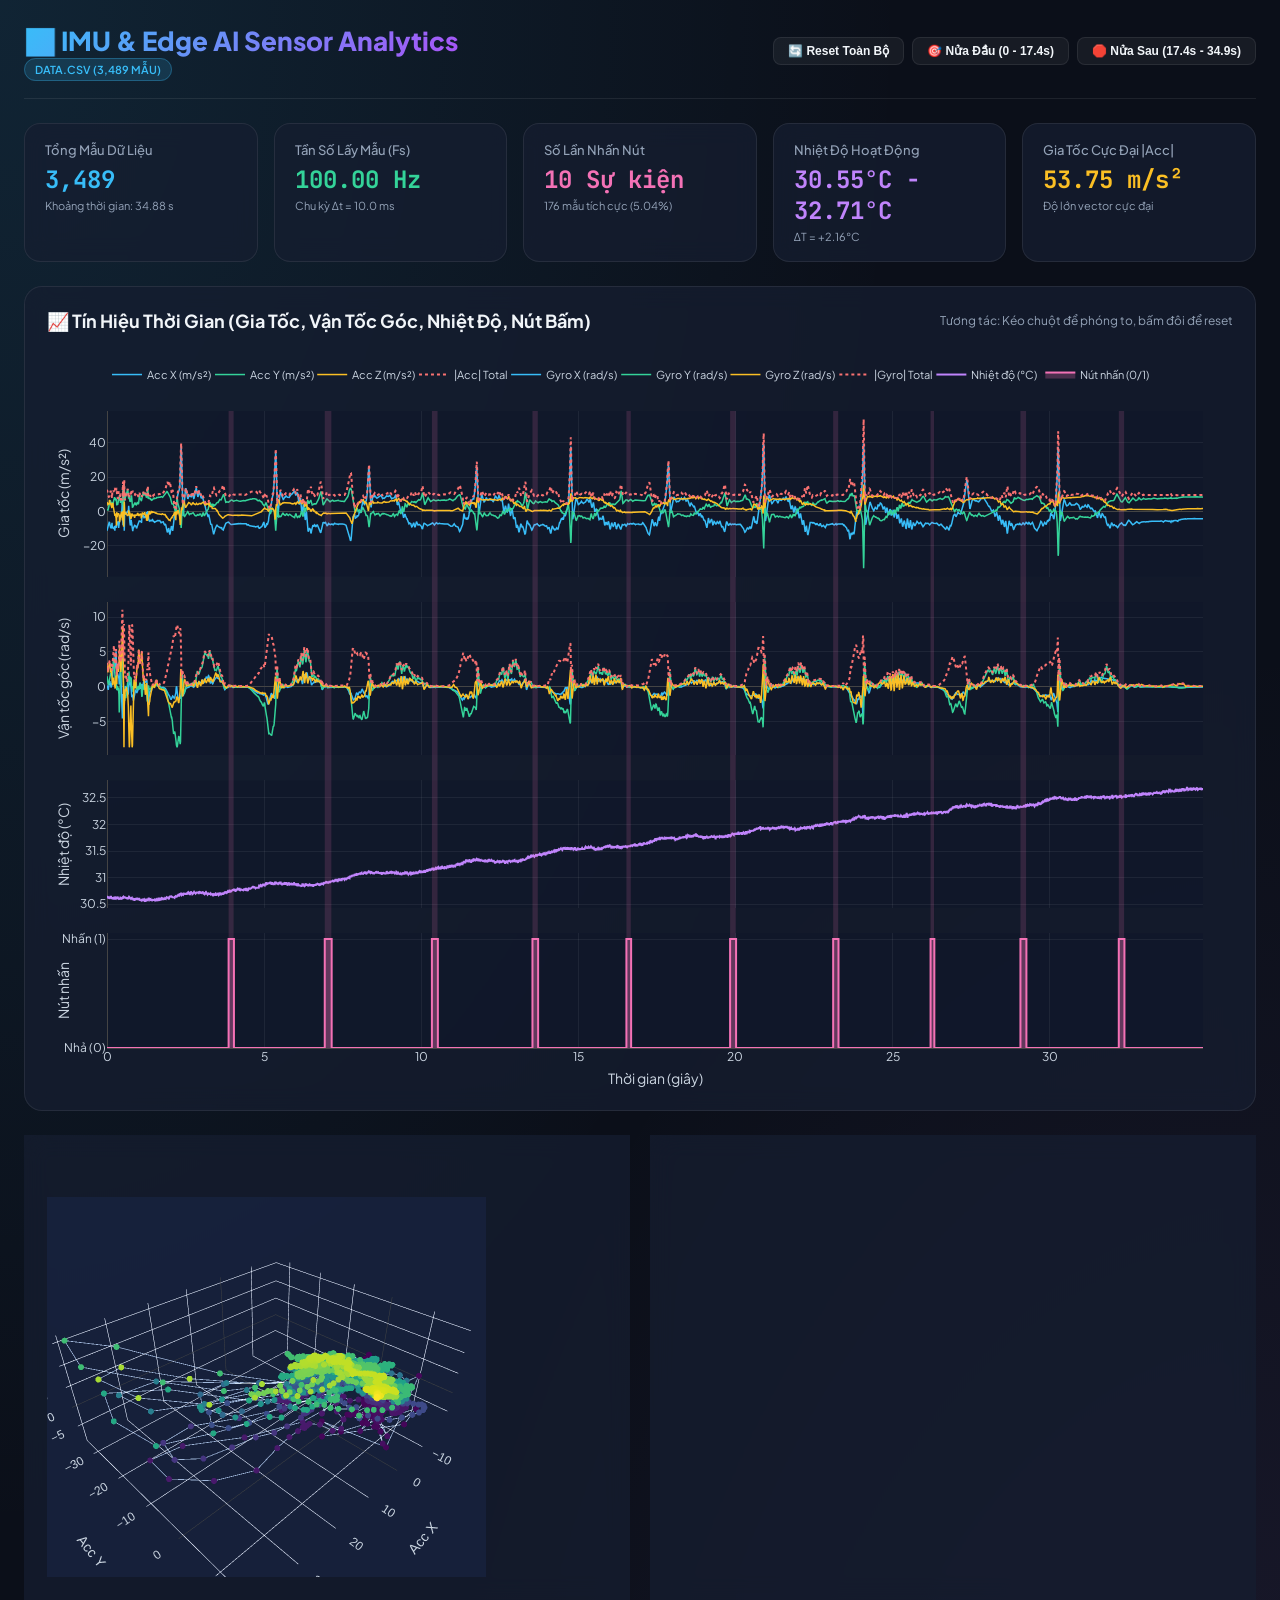
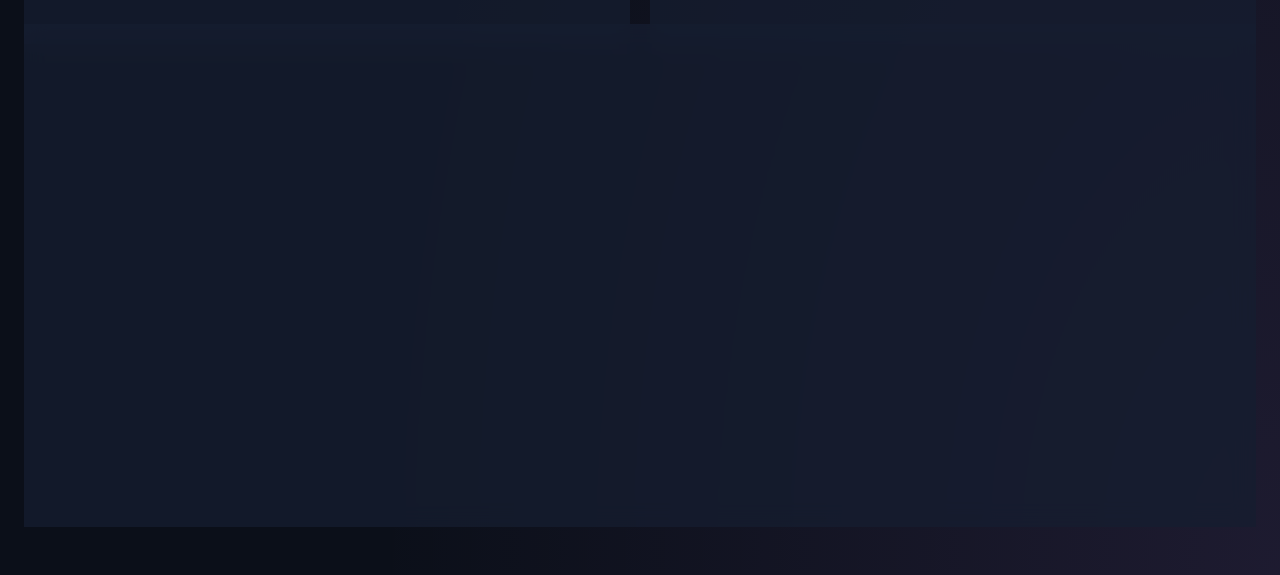
==== commit 88befe49: "Fix lỗi visualize data" ====
--- a/data/dashboard.html
+++ b/data/dashboard.html
@@ -194,12 +194,12 @@
         <header>
             <div class="header-title">
                 <h1>📊 IMU & Edge AI Sensor Analytics</h1>
-                <span class="badge">data.csv (2,265 mẫu)</span>
+                <span class="badge">data.csv (3,489 mẫu)</span>
             </div>
             <div class="btn-controls">
                 <button class="btn" onclick="resetZoom()">🔄 Reset Toàn Bộ</button>
-                <button class="btn" onclick="zoomFirstHalf()">🎯 Nửa Đầu (0 - 11.3s)</button>
-                <button class="btn" onclick="zoomSecondHalf()">🛑 Nửa Sau (11.3s - 22.6s)</button>
+                <button class="btn" onclick="zoomFirstHalf()">🎯 Nửa Đầu (0 - 17.4s)</button>
+                <button class="btn" onclick="zoomSecondHalf()">🛑 Nửa Sau (17.4s - 34.9s)</button>
             </div>
         </header>
 
@@ -207,8 +207,8 @@
         <div class="stats-grid">
             <div class="stat-card">
                 <div class="stat-label">Tổng Mẫu Dữ Liệu</div>
-                <div class="stat-value" style="color: var(--primary);">2,265</div>
-                <div class="stat-sub">Khoảng thời gian: 22.64 s</div>
+                <div class="stat-value" style="color: var(--primary);">3,489</div>
+                <div class="stat-sub">Khoảng thời gian: 34.88 s</div>
             </div>
             <div class="stat-card">
                 <div class="stat-label">Tần Số Lấy Mẫu (Fs)</div>
@@ -217,17 +217,17 @@
             </div>
             <div class="stat-card">
                 <div class="stat-label">Số Lần Nhấn Nút</div>
-                <div class="stat-value" style="color: var(--accent-pink);">7 Sự kiện</div>
-                <div class="stat-sub">237 mẫu tích cực (10.46%)</div>
+                <div class="stat-value" style="color: var(--accent-pink);">10 Sự kiện</div>
+                <div class="stat-sub">176 mẫu tích cực (5.04%)</div>
             </div>
             <div class="stat-card">
                 <div class="stat-label">Nhiệt Độ Hoạt Động</div>
-                <div class="stat-value" style="color: var(--accent-purple);">28.28°C - 31.32°C</div>
-                <div class="stat-sub">ΔT = +3.04°C</div>
+                <div class="stat-value" style="color: var(--accent-purple);">30.55°C - 32.71°C</div>
+                <div class="stat-sub">ΔT = +2.16°C</div>
             </div>
             <div class="stat-card">
                 <div class="stat-label">Gia Tốc Cực Đại |Acc|</div>
-                <div class="stat-value" style="color: var(--accent-amber);">37.58 m/s²</div>
+                <div class="stat-value" style="color: var(--accent-amber);">53.75 m/s²</div>
                 <div class="stat-sub">Độ lớn vector cực đại</div>
             </div>
         </div>
@@ -280,89 +280,89 @@
     <tr>
         <td><strong>acc_x</strong></td>
         <td>m/s²</td>
-        <td>-2.7238</td>
-        <td>4.4443</td>
-        <td>-22.9317</td>
-        <td>-3.0179</td>
-        <td>15.2978</td>
+        <td>-2.5768</td>
+        <td>7.5334</td>
+        <td>-17.2239</td>
+        <td>-5.7305</td>
+        <td>39.2254</td>
     </tr>
     <tr>
         <td><strong>acc_y</strong></td>
         <td>m/s²</td>
-        <td>1.6167</td>
-        <td>4.0579</td>
-        <td>-12.6833</td>
-        <td>0.8475</td>
-        <td>20.7505</td>
+        <td>2.9399</td>
+        <td>4.6732</td>
+        <td>-33.2746</td>
+        <td>4.2114</td>
+        <td>16.4039</td>
     </tr>
     <tr>
         <td><strong>acc_z</strong></td>
         <td>m/s²</td>
-        <td>-3.0749</td>
-        <td>9.8441</td>
-        <td>-36.8336</td>
-        <td>-7.6734</td>
-        <td>24.5274</td>
+        <td>2.9632</td>
+        <td>3.4885</td>
+        <td>-8.9160</td>
+        <td>2.1608</td>
+        <td>15.5791</td>
     </tr>
     <tr>
         <td><strong>acc_mag</strong></td>
         <td>m/s²</td>
-        <td>11.6440</td>
-        <td>4.1204</td>
-        <td>0.8061</td>
-        <td>10.6463</td>
-        <td>37.5769</td>
+        <td>10.0859</td>
+        <td>3.6162</td>
+        <td>1.0814</td>
+        <td>9.7231</td>
+        <td>53.7451</td>
     </tr>
     <tr>
         <td><strong>gyro_x</strong></td>
         <td>rad/s</td>
-        <td>0.0465</td>
-        <td>2.2865</td>
-        <td>-8.7314</td>
-        <td>-0.0592</td>
-        <td>7.3093</td>
+        <td>-0.0205</td>
+        <td>0.8155</td>
+        <td>-4.9503</td>
+        <td>-0.0274</td>
+        <td>5.0505</td>
     </tr>
     <tr>
         <td><strong>gyro_y</strong></td>
         <td>rad/s</td>
-        <td>-0.0261</td>
-        <td>3.9224</td>
+        <td>-0.0061</td>
+        <td>1.9662</td>
         <td>-8.7314</td>
-        <td>-0.0003</td>
-        <td>8.7312</td>
+        <td>0.0735</td>
+        <td>5.3487</td>
     </tr>
     <tr>
         <td><strong>gyro_z</strong></td>
         <td>rad/s</td>
-        <td>0.2684</td>
-        <td>2.1689</td>
+        <td>0.0348</td>
+        <td>1.0689</td>
         <td>-8.7314</td>
-        <td>0.0088</td>
+        <td>0.0999</td>
         <td>8.7312</td>
     </tr>
     <tr>
         <td><strong>gyro_mag</strong></td>
         <td>rad/s</td>
-        <td>3.5497</td>
-        <td>3.5759</td>
-        <td>0.0282</td>
-        <td>2.5209</td>
-        <td>13.9330</td>
+        <td>1.6684</td>
+        <td>1.7003</td>
+        <td>0.0165</td>
+        <td>1.1210</td>
+        <td>11.0425</td>
     </tr>
     <tr>
         <td><strong>temp</strong></td>
         <td>°C</td>
-        <td>30.0460</td>
-        <td>0.9356</td>
-        <td>28.2800</td>
-        <td>30.3300</td>
-        <td>31.3200</td>
+        <td>31.6439</td>
+        <td>0.6448</td>
+        <td>30.5500</td>
+        <td>31.7100</td>
+        <td>32.7100</td>
     </tr>
     <tr>
         <td><strong>button</strong></td>
         <td>0/1</td>
-        <td>0.1046</td>
-        <td>0.3062</td>
+        <td>0.0504</td>
+        <td>0.2189</td>
         <td>0.0000</td>
         <td>0.0000</td>
         <td>1.0000</td>
@@ -374,7 +374,7 @@
     </div>
 
     <script>
-        const rawData = {"time": [0.0, 0.01, 0.02, 0.03, 0.04, 0.05, 0.06, 0.07, 0.08, 0.09, 0.1, 0.11, 0.12, 0.13, 0.14, 0.15, 0.16, 0.17, 0.18, 0.19, 0.2, 0.21, 0.22, 0.23, 0.24, 0.25, 0.26, 0.27, 0.28, 0.29, 0.3, 0.31, 0.32, 0.33, 0.34, 0.35, 0.36, 0.37, 0.38, 0.39, 0.4, 0.41, 0.42, 0.43, 0.44, 0.45, 0.46, 0.47, 0.48, 0.49, 0.5, 0.51, 0.52, 0.53, 0.54, 0.55, 0.56, 0.57, 0.58, 0.59, 0.6, 0.61, 0.62, 0.63, 0.64, 0.65, 0.66, 0.67, 0.68, 0.69, 0.7, 0.71, 0.72, 0.73, 0.74, 0.75, 0.76, 0.77, 0.78, 0.79, 0.8, 0.81, 0.82, 0.83, 0.84, 0.85, 0.86, 0.87, 0.88, 0.89, 0.9, 0.91, 0.92, 0.93, 0.94, 0.95, 0.96, 0.97, 0.98, 0.99, 1.0, 1.01, 1.02, 1.03, 1.04, 1.05, 1.06, 1.07, 1.08, 1.09, 1.1, 1.11, 1.12, 1.13, 1.14, 1.15, 1.16, 1.17, 1.18, 1.19, 1.2, 1.21, 1.22, 1.23, 1.24, 1.25, 1.26, 1.27, 1.28, 1.29, 1.3, 1.31, 1.32, 1.33, 1.34, 1.35, 1.36, 1.37, 1.38, 1.39, 1.4, 1.41, 1.42, 1.43, 1.44, 1.45, 1.46, 1.47, 1.48, 1.49, 1.5, 1.51, 1.52, 1.53, 1.54, 1.55, 1.56, 1.57, 1.58, 1.59, 1.6, 1.61, 1.62, 1.63, 1.64, 1.65, 1.66, 1.67, 1.68, 1.69, 1.7, 1.71, 1.72, 1.73, 1.74, 1.75, 1.76, 1.77, 1.78, 1.79, 1.8, 1.81, 1.82, 1.83, 1.84, 1.85, 1.86, 1.87, 1.88, 1.89, 1.9, 1.91, 1.92, 1.93, 1.94, 1.95, 1.96, 1.97, 1.98, 1.99, 2.0, 2.01, 2.02, 2.03, 2.04, 2.05, 2.06, 2.07, 2.08, 2.09, 2.1, 2.11, 2.12, 2.13, 2.14, 2.15, 2.16, 2.17, 2.18, 2.19, 2.2, 2.21, 2.22, 2.23, 2.24, 2.25, 2.26, 2.27, 2.28, 2.29, 2.3, 2.31, 2.32, 2.33, 2.34, 2.35, 2.36, 2.37, 2.38, 2.39, 2.4, 2.41, 2.42, 2.43, 2.44, 2.45, 2.46, 2.47, 2.48, 2.49, 2.5, 2.51, 2.52, 2.53, 2.54, 2.55, 2.56, 2.57, 2.58, 2.59, 2.6, 2.61, 2.62, 2.63, 2.64, 2.65, 2.66, 2.67, 2.68, 2.69, 2.7, 2.71, 2.72, 2.73, 2.74, 2.75, 2.76, 2.77, 2.78, 2.79, 2.8, 2.81, 2.82, 2.83, 2.84, 2.85, 2.86, 2.87, 2.88, 2.89, 2.9, 2.91, 2.92, 2.93, 2.94, 2.95, 2.96, 2.97, 2.98, 2.99, 3.0, 3.01, 3.02, 3.03, 3.04, 3.05, 3.06, 3.07, 3.08, 3.09, 3.1, 3.11, 3.12, 3.13, 3.14, 3.15, 3.16, 3.17, 3.18, 3.19, 3.2, 3.21, 3.22, 3.23, 3.24, 3.25, 3.26, 3.27, 3.28, 3.29, 3.3, 3.31, 3.32, 3.33, 3.34, 3.35, 3.36, 3.37, 3.38, 3.39, 3.4, 3.41, 3.42, 3.43, 3.44, 3.45, 3.46, 3.47, 3.48, 3.49, 3.5, 3.51, 3.52, 3.53, 3.54, 3.55, 3.56, 3.57, 3.58, 3.59, 3.6, 3.61, 3.62, 3.63, 3.64, 3.65, 3.66, 3.67, 3.68, 3.69, 3.7, 3.71, 3.72, 3.73, 3.74, 3.75, 3.76, 3.77, 3.78, 3.79, 3.8, 3.81, 3.82, 3.83, 3.84, 3.85, 3.86, 3.87, 3.88, 3.89, 3.9, 3.91, 3.92, 3.93, 3.94, 3.95, 3.96, 3.97, 3.98, 3.99, 4.0, 4.01, 4.02, 4.03, 4.04, 4.05, 4.06, 4.07, 4.08, 4.09, 4.1, 4.11, 4.12, 4.13, 4.14, 4.15, 4.16, 4.17, 4.18, 4.19, 4.2, 4.21, 4.22, 4.23, 4.24, 4.25, 4.26, 4.27, 4.28, 4.29, 4.3, 4.31, 4.32, 4.33, 4.34, 4.35, 4.36, 4.37, 4.38, 4.39, 4.4, 4.41, 4.42, 4.43, 4.44, 4.45, 4.46, 4.47, 4.48, 4.49, 4.5, 4.51, 4.52, 4.53, 4.54, 4.55, 4.56, 4.57, 4.58, 4.59, 4.6, 4.61, 4.62, 4.63, 4.64, 4.65, 4.66, 4.67, 4.68, 4.69, 4.7, 4.71, 4.72, 4.73, 4.74, 4.75, 4.76, 4.77, 4.78, 4.79, 4.8, 4.81, 4.82, 4.83, 4.84, 4.85, 4.86, 4.87, 4.88, 4.89, 4.9, 4.91, 4.92, 4.93, 4.94, 4.95, 4.96, 4.97, 4.98, 4.99, 5.0, 5.01, 5.02, 5.03, 5.04, 5.05, 5.06, 5.07, 5.08, 5.09, 5.1, 5.11, 5.12, 5.13, 5.14, 5.15, 5.16, 5.17, 5.18, 5.19, 5.2, 5.21, 5.22, 5.23, 5.24, 5.25, 5.26, 5.27, 5.28, 5.29, 5.3, 5.31, 5.32, 5.33, 5.34, 5.35, 5.36, 5.37, 5.38, 5.39, 5.4, 5.41, 5.42, 5.43, 5.44, 5.45, 5.46, 5.47, 5.48, 5.49, 5.5, 5.51, 5.52, 5.53, 5.54, 5.55, 5.56, 5.57, 5.58, 5.59, 5.6, 5.61, 5.62, 5.63, 5.64, 5.65, 5.66, 5.67, 5.68, 5.69, 5.7, 5.71, 5.72, 5.73, 5.74, 5.75, 5.76, 5.77, 5.78, 5.79, 5.8, 5.81, 5.82, 5.83, 5.84, 5.85, 5.86, 5.87, 5.88, 5.89, 5.9, 5.91, 5.92, 5.93, 5.94, 5.95, 5.96, 5.97, 5.98, 5.99, 6.0, 6.01, 6.02, 6.03, 6.04, 6.05, 6.06, 6.07, 6.08, 6.09, 6.1, 6.11, 6.12, 6.13, 6.14, 6.15, 6.16, 6.17, 6.18, 6.19, 6.2, 6.21, 6.22, 6.23, 6.24, 6.25, 6.26, 6.27, 6.28, 6.29, 6.3, 6.31, 6.32, 6.33, 6.34, 6.35, 6.36, 6.37, 6.38, 6.39, 6.4, 6.41, 6.42, 6.43, 6.44, 6.45, 6.46, 6.47, 6.48, 6.49, 6.5, 6.51, 6.52, 6.53, 6.54, 6.55, 6.56, 6.57, 6.58, 6.59, 6.6, 6.61, 6.62, 6.63, 6.64, 6.65, 6.66, 6.67, 6.68, 6.69, 6.7, 6.71, 6.72, 6.73, 6.74, 6.75, 6.76, 6.77, 6.78, 6.79, 6.8, 6.81, 6.82, 6.83, 6.84, 6.85, 6.86, 6.87, 6.88, 6.89, 6.9, 6.91, 6.92, 6.93, 6.94, 6.95, 6.96, 6.97, 6.98, 6.99, 7.0, 7.01, 7.02, 7.03, 7.04, 7.05, 7.06, 7.07, 7.08, 7.09, 7.1, 7.11, 7.12, 7.13, 7.14, 7.15, 7.16, 7.17, 7.18, 7.19, 7.2, 7.21, 7.22, 7.23, 7.24, 7.25, 7.26, 7.27, 7.28, 7.29, 7.3, 7.31, 7.32, 7.33, 7.34, 7.35, 7.36, 7.37, 7.38, 7.39, 7.4, 7.41, 7.42, 7.43, 7.44, 7.45, 7.46, 7.47, 7.48, 7.49, 7.5, 7.51, 7.52, 7.53, 7.54, 7.55, 7.56, 7.57, 7.58, 7.59, 7.6, 7.61, 7.62, 7.63, 7.64, 7.65, 7.66, 7.67, 7.68, 7.69, 7.7, 7.71, 7.72, 7.73, 7.74, 7.75, 7.76, 7.77, 7.78, 7.79, 7.8, 7.81, 7.82, 7.83, 7.84, 7.85, 7.86, 7.87, 7.88, 7.89, 7.9, 7.91, 7.92, 7.93, 7.94, 7.95, 7.96, 7.97, 7.98, 7.99, 8.0, 8.01, 8.02, 8.03, 8.04, 8.05, 8.06, 8.07, 8.08, 8.09, 8.1, 8.11, 8.12, 8.13, 8.14, 8.15, 8.16, 8.17, 8.18, 8.19, 8.2, 8.21, 8.22, 8.23, 8.24, 8.25, 8.26, 8.27, 8.28, 8.29, 8.3, 8.31, 8.32, 8.33, 8.34, 8.35, 8.36, 8.37, 8.38, 8.39, 8.4, 8.41, 8.42, 8.43, 8.44, 8.45, 8.46, 8.47, 8.48, 8.49, 8.5, 8.51, 8.52, 8.53, 8.54, 8.55, 8.56, 8.57, 8.58, 8.59, 8.6, 8.61, 8.62, 8.63, 8.64, 8.65, 8.66, 8.67, 8.68, 8.69, 8.7, 8.71, 8.72, 8.73, 8.74, 8.75, 8.76, 8.77, 8.78, 8.79, 8.8, 8.81, 8.82, 8.83, 8.84, 8.85, 8.86, 8.87, 8.88, 8.89, 8.9, 8.91, 8.92, 8.93, 8.94, 8.95, 8.96, 8.97, 8.98, 8.99, 9.0, 9.01, 9.02, 9.03, 9.04, 9.05, 9.06, 9.07, 9.08, 9.09, 9.1, 9.11, 9.12, 9.13, 9.14, 9.15, 9.16, 9.17, 9.18, 9.19, 9.2, 9.21, 9.22, 9.23, 9.24, 9.25, 9.26, 9.27, 9.28, 9.29, 9.3, 9.31, 9.32, 9.33, 9.34, 9.35, 9.36, 9.37, 9.38, 9.39, 9.4, 9.41, 9.42, 9.43, 9.44, 9.45, 9.46, 9.47, 9.48, 9.49, 9.5, 9.51, 9.52, 9.53, 9.54, 9.55, 9.56, 9.57, 9.58, 9.59, 9.6, 9.61, 9.62, 9.63, 9.64, 9.65, 9.66, 9.67, 9.68, 9.69, 9.7, 9.71, 9.72, 9.73, 9.74, 9.75, 9.76, 9.77, 9.78, 9.79, 9.8, 9.81, 9.82, 9.83, 9.84, 9.85, 9.86, 9.87, 9.88, 9.89, 9.9, 9.91, 9.92, 9.93, 9.94, 9.95, 9.96, 9.97, 9.98, 9.99, 10.0, 10.01, 10.02, 10.03, 10.04, 10.05, 10.06, 10.07, 10.08, 10.09, 10.1, 10.11, 10.12, 10.13, 10.14, 10.15, 10.16, 10.17, 10.18, 10.19, 10.2, 10.21, 10.22, 10.23, 10.24, 10.25, 10.26, 10.27, 10.28, 10.29, 10.3, 10.31, 10.32, 10.33, 10.34, 10.35, 10.36, 10.37, 10.38, 10.39, 10.4, 10.41, 10.42, 10.43, 10.44, 10.45, 10.46, 10.47, 10.48, 10.49, 10.5, 10.51, 10.52, 10.53, 10.54, 10.55, 10.56, 10.57, 10.58, 10.59, 10.6, 10.61, 10.62, 10.63, 10.64, 10.65, 10.66, 10.67, 10.68, 10.69, 10.7, 10.71, 10.72, 10.73, 10.74, 10.75, 10.76, 10.77, 10.78, 10.79, 10.8, 10.81, 10.82, 10.83, 10.84, 10.85, 10.86, 10.87, 10.88, 10.89, 10.9, 10.91, 10.92, 10.93, 10.94, 10.95, 10.96, 10.97, 10.98, 10.99, 11.0, 11.01, 11.02, 11.03, 11.04, 11.05, 11.06, 11.07, 11.08, 11.09, 11.1, 11.11, 11.12, 11.13, 11.14, 11.15, 11.16, 11.17, 11.18, 11.19, 11.2, 11.21, 11.22, 11.23, 11.24, 11.25, 11.26, 11.27, 11.28, 11.29, 11.3, 11.31, 11.32, 11.33, 11.34, 11.35, 11.36, 11.37, 11.38, 11.39, 11.4, 11.41, 11.42, 11.43, 11.44, 11.45, 11.46, 11.47, 11.48, 11.49, 11.5, 11.51, 11.52, 11.53, 11.54, 11.55, 11.56, 11.57, 11.58, 11.59, 11.6, 11.61, 11.62, 11.63, 11.64, 11.65, 11.66, 11.67, 11.68, 11.69, 11.7, 11.71, 11.72, 11.73, 11.74, 11.75, 11.76, 11.77, 11.78, 11.79, 11.8, 11.81, 11.82, 11.83, 11.84, 11.85, 11.86, 11.87, 11.88, 11.89, 11.9, 11.91, 11.92, 11.93, 11.94, 11.95, 11.96, 11.97, 11.98, 11.99, 12.0, 12.01, 12.02, 12.03, 12.04, 12.05, 12.06, 12.07, 12.08, 12.09, 12.1, 12.11, 12.12, 12.13, 12.14, 12.15, 12.16, 12.17, 12.18, 12.19, 12.2, 12.21, 12.22, 12.23, 12.24, 12.25, 12.26, 12.27, 12.28, 12.29, 12.3, 12.31, 12.32, 12.33, 12.34, 12.35, 12.36, 12.37, 12.38, 12.39, 12.4, 12.41, 12.42, 12.43, 12.44, 12.45, 12.46, 12.47, 12.48, 12.49, 12.5, 12.51, 12.52, 12.53, 12.54, 12.55, 12.56, 12.57, 12.58, 12.59, 12.6, 12.61, 12.62, 12.63, 12.64, 12.65, 12.66, 12.67, 12.68, 12.69, 12.7, 12.71, 12.72, 12.73, 12.74, 12.75, 12.76, 12.77, 12.78, 12.79, 12.8, 12.81, 12.82, 12.83, 12.84, 12.85, 12.86, 12.87, 12.88, 12.89, 12.9, 12.91, 12.92, 12.93, 12.94, 12.95, 12.96, 12.97, 12.98, 12.99, 13.0, 13.01, 13.02, 13.03, 13.04, 13.05, 13.06, 13.07, 13.08, 13.09, 13.1, 13.11, 13.12, 13.13, 13.14, 13.15, 13.16, 13.17, 13.18, 13.19, 13.2, 13.21, 13.22, 13.23, 13.24, 13.25, 13.26, 13.27, 13.28, 13.29, 13.3, 13.31, 13.32, 13.33, 13.34, 13.35, 13.36, 13.37, 13.38, 13.39, 13.4, 13.41, 13.42, 13.43, 13.44, 13.45, 13.46, 13.47, 13.48, 13.49, 13.5, 13.51, 13.52, 13.53, 13.54, 13.55, 13.56, 13.57, 13.58, 13.59, 13.6, 13.61, 13.62, 13.63, 13.64, 13.65, 13.66, 13.67, 13.68, 13.69, 13.7, 13.71, 13.72, 13.73, 13.74, 13.75, 13.76, 13.77, 13.78, 13.79, 13.8, 13.81, 13.82, 13.83, 13.84, 13.85, 13.86, 13.87, 13.88, 13.89, 13.9, 13.91, 13.92, 13.93, 13.94, 13.95, 13.96, 13.97, 13.98, 13.99, 14.0, 14.01, 14.02, 14.03, 14.04, 14.05, 14.06, 14.07, 14.08, 14.09, 14.1, 14.11, 14.12, 14.13, 14.14, 14.15, 14.16, 14.17, 14.18, 14.19, 14.2, 14.21, 14.22, 14.23, 14.24, 14.25, 14.26, 14.27, 14.28, 14.29, 14.3, 14.31, 14.32, 14.33, 14.34, 14.35, 14.36, 14.37, 14.38, 14.39, 14.4, 14.41, 14.42, 14.43, 14.44, 14.45, 14.46, 14.47, 14.48, 14.49, 14.5, 14.51, 14.52, 14.53, 14.54, 14.55, 14.56, 14.57, 14.58, 14.59, 14.6, 14.61, 14.62, 14.63, 14.64, 14.65, 14.66, 14.67, 14.68, 14.69, 14.7, 14.71, 14.72, 14.73, 14.74, 14.75, 14.76, 14.77, 14.78, 14.79, 14.8, 14.81, 14.82, 14.83, 14.84, 14.85, 14.86, 14.87, 14.88, 14.89, 14.9, 14.91, 14.92, 14.93, 14.94, 14.95, 14.96, 14.97, 14.98, 14.99, 15.0, 15.01, 15.02, 15.03, 15.04, 15.05, 15.06, 15.07, 15.08, 15.09, 15.1, 15.11, 15.12, 15.13, 15.14, 15.15, 15.16, 15.17, 15.18, 15.19, 15.2, 15.21, 15.22, 15.23, 15.24, 15.25, 15.26, 15.27, 15.28, 15.29, 15.3, 15.31, 15.32, 15.33, 15.34, 15.35, 15.36, 15.37, 15.38, 15.39, 15.4, 15.41, 15.42, 15.43, 15.44, 15.45, 15.46, 15.47, 15.48, 15.49, 15.5, 15.51, 15.52, 15.53, 15.54, 15.55, 15.56, 15.57, 15.58, 15.59, 15.6, 15.61, 15.62, 15.63, 15.64, 15.65, 15.66, 15.67, 15.68, 15.69, 15.7, 15.71, 15.72, 15.73, 15.74, 15.75, 15.76, 15.77, 15.78, 15.79, 15.8, 15.81, 15.82, 15.83, 15.84, 15.85, 15.86, 15.87, 15.88, 15.89, 15.9, 15.91, 15.92, 15.93, 15.94, 15.95, 15.96, 15.97, 15.98, 15.99, 16.0, 16.01, 16.02, 16.03, 16.04, 16.05, 16.06, 16.07, 16.08, 16.09, 16.1, 16.11, 16.12, 16.13, 16.14, 16.15, 16.16, 16.17, 16.18, 16.19, 16.2, 16.21, 16.22, 16.23, 16.24, 16.25, 16.26, 16.27, 16.28, 16.29, 16.3, 16.31, 16.32, 16.33, 16.34, 16.35, 16.36, 16.37, 16.38, 16.39, 16.4, 16.41, 16.42, 16.43, 16.44, 16.45, 16.46, 16.47, 16.48, 16.49, 16.5, 16.51, 16.52, 16.53, 16.54, 16.55, 16.56, 16.57, 16.58, 16.59, 16.6, 16.61, 16.62, 16.63, 16.64, 16.65, 16.66, 16.67, 16.68, 16.69, 16.7, 16.71, 16.72, 16.73, 16.74, 16.75, 16.76, 16.77, 16.78, 16.79, 16.8, 16.81, 16.82, 16.83, 16.84, 16.85, 16.86, 16.87, 16.88, 16.89, 16.9, 16.91, 16.92, 16.93, 16.94, 16.95, 16.96, 16.97, 16.98, 16.99, 17.0, 17.01, 17.02, 17.03, 17.04, 17.05, 17.06, 17.07, 17.08, 17.09, 17.1, 17.11, 17.12, 17.13, 17.14, 17.15, 17.16, 17.17, 17.18, 17.19, 17.2, 17.21, 17.22, 17.23, 17.24, 17.25, 17.26, 17.27, 17.28, 17.29, 17.3, 17.31, 17.32, 17.33, 17.34, 17.35, 17.36, 17.37, 17.38, 17.39, 17.4, 17.41, 17.42, 17.43, 17.44, 17.45, 17.46, 17.47, 17.48, 17.49, 17.5, 17.51, 17.52, 17.53, 17.54, 17.55, 17.56, 17.57, 17.58, 17.59, 17.6, 17.61, 17.62, 17.63, 17.64, 17.65, 17.66, 17.67, 17.68, 17.69, 17.7, 17.71, 17.72, 17.73, 17.74, 17.75, 17.76, 17.77, 17.78, 17.79, 17.8, 17.81, 17.82, 17.83, 17.84, 17.85, 17.86, 17.87, 17.88, 17.89, 17.9, 17.91, 17.92, 17.93, 17.94, 17.95, 17.96, 17.97, 17.98, 17.99, 18.0, 18.01, 18.02, 18.03, 18.04, 18.05, 18.06, 18.07, 18.08, 18.09, 18.1, 18.11, 18.12, 18.13, 18.14, 18.15, 18.16, 18.17, 18.18, 18.19, 18.2, 18.21, 18.22, 18.23, 18.24, 18.25, 18.26, 18.27, 18.28, 18.29, 18.3, 18.31, 18.32, 18.33, 18.34, 18.35, 18.36, 18.37, 18.38, 18.39, 18.4, 18.41, 18.42, 18.43, 18.44, 18.45, 18.46, 18.47, 18.48, 18.49, 18.5, 18.51, 18.52, 18.53, 18.54, 18.55, 18.56, 18.57, 18.58, 18.59, 18.6, 18.61, 18.62, 18.63, 18.64, 18.65, 18.66, 18.67, 18.68, 18.69, 18.7, 18.71, 18.72, 18.73, 18.74, 18.75, 18.76, 18.77, 18.78, 18.79, 18.8, 18.81, 18.82, 18.83, 18.84, 18.85, 18.86, 18.87, 18.88, 18.89, 18.9, 18.91, 18.92, 18.93, 18.94, 18.95, 18.96, 18.97, 18.98, 18.99, 19.0, 19.01, 19.02, 19.03, 19.04, 19.05, 19.06, 19.07, 19.08, 19.09, 19.1, 19.11, 19.12, 19.13, 19.14, 19.15, 19.16, 19.17, 19.18, 19.19, 19.2, 19.21, 19.22, 19.23, 19.24, 19.25, 19.26, 19.27, 19.28, 19.29, 19.3, 19.31, 19.32, 19.33, 19.34, 19.35, 19.36, 19.37, 19.38, 19.39, 19.4, 19.41, 19.42, 19.43, 19.44, 19.45, 19.46, 19.47, 19.48, 19.49, 19.5, 19.51, 19.52, 19.53, 19.54, 19.55, 19.56, 19.57, 19.58, 19.59, 19.6, 19.61, 19.62, 19.63, 19.64, 19.65, 19.66, 19.67, 19.68, 19.69, 19.7, 19.71, 19.72, 19.73, 19.74, 19.75, 19.76, 19.77, 19.78, 19.79, 19.8, 19.81, 19.82, 19.83, 19.84, 19.85, 19.86, 19.87, 19.88, 19.89, 19.9, 19.91, 19.92, 19.93, 19.94, 19.95, 19.96, 19.97, 19.98, 19.99, 20.0, 20.01, 20.02, 20.03, 20.04, 20.05, 20.06, 20.07, 20.08, 20.09, 20.1, 20.11, 20.12, 20.13, 20.14, 20.15, 20.16, 20.17, 20.18, 20.19, 20.2, 20.21, 20.22, 20.23, 20.24, 20.25, 20.26, 20.27, 20.28, 20.29, 20.3, 20.31, 20.32, 20.33, 20.34, 20.35, 20.36, 20.37, 20.38, 20.39, 20.4, 20.41, 20.42, 20.43, 20.44, 20.45, 20.46, 20.47, 20.48, 20.49, 20.5, 20.51, 20.52, 20.53, 20.54, 20.55, 20.56, 20.57, 20.58, 20.59, 20.6, 20.61, 20.62, 20.63, 20.64, 20.65, 20.66, 20.67, 20.68, 20.69, 20.7, 20.71, 20.72, 20.73, 20.74, 20.75, 20.76, 20.77, 20.78, 20.79, 20.8, 20.81, 20.82, 20.83, 20.84, 20.85, 20.86, 20.87, 20.88, 20.89, 20.9, 20.91, 20.92, 20.93, 20.94, 20.95, 20.96, 20.97, 20.98, 20.99, 21.0, 21.01, 21.02, 21.03, 21.04, 21.05, 21.06, 21.07, 21.08, 21.09, 21.1, 21.11, 21.12, 21.13, 21.14, 21.15, 21.16, 21.17, 21.18, 21.19, 21.2, 21.21, 21.22, 21.23, 21.24, 21.25, 21.26, 21.27, 21.28, 21.29, 21.3, 21.31, 21.32, 21.33, 21.34, 21.35, 21.36, 21.37, 21.38, 21.39, 21.4, 21.41, 21.42, 21.43, 21.44, 21.45, 21.46, 21.47, 21.48, 21.49, 21.5, 21.51, 21.52, 21.53, 21.54, 21.55, 21.56, 21.57, 21.58, 21.59, 21.6, 21.61, 21.62, 21.63, 21.64, 21.65, 21.66, 21.67, 21.68, 21.69, 21.7, 21.71, 21.72, 21.73, 21.74, 21.75, 21.76, 21.77, 21.78, 21.79, 21.8, 21.81, 21.82, 21.83, 21.84, 21.85, 21.86, 21.87, 21.88, 21.89, 21.9, 21.91, 21.92, 21.93, 21.94, 21.95, 21.96, 21.97, 21.98, 21.99, 22.0, 22.01, 22.02, 22.03, 22.04, 22.05, 22.06, 22.07, 22.08, 22.09, 22.1, 22.11, 22.12, 22.13, 22.14, 22.15, 22.16, 22.17, 22.18, 22.19, 22.2, 22.21, 22.22, 22.23, 22.24, 22.25, 22.26, 22.27, 22.28, 22.29, 22.3, 22.31, 22.32, 22.33, 22.34, 22.35, 22.36, 22.37, 22.38, 22.39, 22.4, 22.41, 22.42, 22.43, 22.44, 22.45, 22.46, 22.47, 22.48, 22.49, 22.5, 22.51, 22.52, 22.53, 22.54, 22.55, 22.56, 22.57, 22.58, 22.59, 22.6, 22.61, 22.62, 22.63, 22.64], "timestamp_ms": [2011, 2021, 2031, 2041, 2051, 2061, 2071, 2081, 2091, 2101, 2111, 2121, 2131, 2141, 2151, 2161, 2171, 2181, 2191, 2201, 2211, 2221, 2231, 2241, 2251, 2261, 2271, 2281, 2291, 2301, 2311, 2321, 2331, 2341, 2351, 2361, 2371, 2381, 2391, 2401, 2411, 2421, 2431, 2441, 2451, 2461, 2471, 2481, 2491, 2501, 2511, 2521, 2531, 2541, 2551, 2561, 2571, 2581, 2591, 2601, 2611, 2621, 2631, 2641, 2651, 2661, 2671, 2681, 2691, 2701, 2711, 2721, 2731, 2741, 2751, 2761, 2771, 2781, 2791, 2801, 2811, 2821, 2831, 2841, 2851, 2861, 2871, 2881, 2891, 2901, 2911, 2921, 2931, 2941, 2951, 2961, 2971, 2981, 2991, 3001, 3011, 3021, 3031, 3041, 3051, 3061, 3071, 3081, 3091, 3101, 3111, 3121, 3131, 3141, 3151, 3161, 3171, 3181, 3191, 3201, 3211, 3221, 3231, 3241, 3251, 3261, 3271, 3281, 3291, 3301, 3311, 3321, 3331, 3341, 3351, 3361, 3371, 3381, 3391, 3401, 3411, 3421, 3431, 3441, 3451, 3461, 3471, 3481, 3491, 3501, 3511, 3521, 3531, 3541, 3551, 3561, 3571, 3581, 3591, 3601, 3611, 3621, 3631, 3641, 3651, 3661, 3671, 3681, 3691, 3701, 3711, 3721, 3731, 3741, 3751, 3761, 3771, 3781, 3791, 3801, 3811, 3821, 3831, 3841, 3851, 3861, 3871, 3881, 3891, 3901, 3911, 3921, 3931, 3941, 3951, 3961, 3971, 3981, 3991, 4001, 4011, 4021, 4031, 4041, 4051, 4061, 4071, 4081, 4091, 4101, 4111, 4121, 4131, 4141, 4151, 4161, 4171, 4181, 4191, 4201, 4211, 4221, 4231, 4241, 4251, 4261, 4271, 4281, 4291, 4301, 4311, 4321, 4331, 4341, 4351, 4361, 4371, 4381, 4391, 4401, 4411, 4421, 4431, 4441, 4451, 4461, 4471, 4481, 4491, 4501, 4511, 4521, 4531, 4541, 4551, 4561, 4571, 4581, 4591, 4601, 4611, 4621, 4631, 4641, 4651, 4661, 4671, 4681, 4691, 4701, 4711, 4721, 4731, 4741, 4751, 4761, 4771, 4781, 4791, 4801, 4811, 4821, 4831, 4841, 4851, 4861, 4871, 4881, 4891, 4901, 4911, 4921, 4931, 4941, 4951, 4961, 4971, 4981, 4991, 5001, 5011, 5021, 5031, 5041, 5051, 5061, 5071, 5081, 5091, 5101, 5111, 5121, 5131, 5141, 5151, 5161, 5171, 5181, 5191, 5201, 5211, 5221, 5231, 5241, 5251, 5261, 5271, 5281, 5291, 5301, 5311, 5321, 5331, 5341, 5351, 5361, 5371, 5381, 5391, 5401, 5411, 5421, 5431, 5441, 5451, 5461, 5471, 5481, 5491, 5501, 5511, 5521, 5531, 5541, 5551, 5561, 5571, 5581, 5591, 5601, 5611, 5621, 5631, 5641, 5651, 5661, 5671, 5681, 5691, 5701, 5711, 5721, 5731, 5741, 5751, 5761, 5771, 5781, 5791, 5801, 5811, 5821, 5831, 5841, 5851, 5861, 5871, 5881, 5891, 5901, 5911, 5921, 5931, 5941, 5951, 5961, 5971, 5981, 5991, 6001, 6011, 6021, 6031, 6041, 6051, 6061, 6071, 6081, 6091, 6101, 6111, 6121, 6131, 6141, 6151, 6161, 6171, 6181, 6191, 6201, 6211, 6221, 6231, 6241, 6251, 6261, 6271, 6281, 6291, 6301, 6311, 6321, 6331, 6341, 6351, 6361, 6371, 6381, 6391, 6401, 6411, 6421, 6431, 6441, 6451, 6461, 6471, 6481, 6491, 6501, 6511, 6521, 6531, 6541, 6551, 6561, 6571, 6581, 6591, 6601, 6611, 6621, 6631, 6641, 6651, 6661, 6671, 6681, 6691, 6701, 6711, 6721, 6731, 6741, 6751, 6761, 6771, 6781, 6791, 6801, 6811, 6821, 6831, 6841, 6851, 6861, 6871, 6881, 6891, 6901, 6911, 6921, 6931, 6941, 6951, 6961, 6971, 6981, 6991, 7001, 7011, 7021, 7031, 7041, 7051, 7061, 7071, 7081, 7091, 7101, 7111, 7121, 7131, 7141, 7151, 7161, 7171, 7181, 7191, 7201, 7211, 7221, 7231, 7241, 7251, 7261, 7271, 7281, 7291, 7301, 7311, 7321, 7331, 7341, 7351, 7361, 7371, 7381, 7391, 7401, 7411, 7421, 7431, 7441, 7451, 7461, 7471, 7481, 7491, 7501, 7511, 7521, 7531, 7541, 7551, 7561, 7571, 7581, 7591, 7601, 7611, 7621, 7631, 7641, 7651, 7661, 7671, 7681, 7691, 7701, 7711, 7721, 7731, 7741, 7751, 7761, 7771, 7781, 7791, 7801, 7811, 7821, 7831, 7841, 7851, 7861, 7871, 7881, 7891, 7901, 7911, 7921, 7931, 7941, 7951, 7961, 7971, 7981, 7991, 8001, 8011, 8021, 8031, 8041, 8051, 8061, 8071, 8081, 8091, 8101, 8111, 8121, 8131, 8141, 8151, 8161, 8171, 8181, 8191, 8201, 8211, 8221, 8231, 8241, 8251, 8261, 8271, 8281, 8291, 8301, 8311, 8321, 8331, 8341, 8351, 8361, 8371, 8381, 8391, 8401, 8411, 8421, 8431, 8441, 8451, 8461, 8471, 8481, 8491, 8501, 8511, 8521, 8531, 8541, 8551, 8561, 8571, 8581, 8591, 8601, 8611, 8621, 8631, 8641, 8651, 8661, 8671, 8681, 8691, 8701, 8711, 8721, 8731, 8741, 8751, 8761, 8771, 8781, 8791, 8801, 8811, 8821, 8831, 8841, 8851, 8861, 8871, 8881, 8891, 8901, 8911, 8921, 8931, 8941, 8951, 8961, 8971, 8981, 8991, 9001, 9011, 9021, 9031, 9041, 9051, 9061, 9071, 9081, 9091, 9101, 9111, 9121, 9131, 9141, 9151, 9161, 9171, 9181, 9191, 9201, 9211, 9221, 9231, 9241, 9251, 9261, 9271, 9281, 9291, 9301, 9311, 9321, 9331, 9341, 9351, 9361, 9371, 9381, 9391, 9401, 9411, 9421, 9431, 9441, 9451, 9461, 9471, 9481, 9491, 9501, 9511, 9521, 9531, 9541, 9551, 9561, 9571, 9581, 9591, 9601, 9611, 9621, 9631, 9641, 9651, 9661, 9671, 9681, 9691, 9701, 9711, 9721, 9731, 9741, 9751, 9761, 9771, 9781, 9791, 9801, 9811, 9821, 9831, 9841, 9851, 9861, 9871, 9881, 9891, 9901, 9911, 9921, 9931, 9941, 9951, 9961, 9971, 9981, 9991, 10001, 10011, 10021, 10031, 10041, 10051, 10061, 10071, 10081, 10091, 10101, 10111, 10121, 10131, 10141, 10151, 10161, 10171, 10181, 10191, 10201, 10211, 10221, 10231, 10241, 10251, 10261, 10271, 10281, 10291, 10301, 10311, 10321, 10331, 10341, 10351, 10361, 10371, 10381, 10391, 10401, 10411, 10421, 10431, 10441, 10451, 10461, 10471, 10481, 10491, 10501, 10511, 10521, 10531, 10541, 10551, 10561, 10571, 10581, 10591, 10601, 10611, 10621, 10631, 10641, 10651, 10661, 10671, 10681, 10691, 10701, 10711, 10721, 10731, 10741, 10751, 10761, 10771, 10781, 10791, 10801, 10811, 10821, 10831, 10841, 10851, 10861, 10871, 10881, 10891, 10901, 10911, 10921, 10931, 10941, 10951, 10961, 10971, 10981, 10991, 11001, 11011, 11021, 11031, 11041, 11051, 11061, 11071, 11081, 11091, 11101, 11111, 11121, 11131, 11141, 11151, 11161, 11171, 11181, 11191, 11201, 11211, 11221, 11231, 11241, 11251, 11261, 11271, 11281, 11291, 11301, 11311, 11321, 11331, 11341, 11351, 11361, 11371, 11381, 11391, 11401, 11411, 11421, 11431, 11441, 11451, 11461, 11471, 11481, 11491, 11501, 11511, 11521, 11531, 11541, 11551, 11561, 11571, 11581, 11591, 11601, 11611, 11621, 11631, 11641, 11651, 11661, 11671, 11681, 11691, 11701, 11711, 11721, 11731, 11741, 11751, 11761, 11771, 11781, 11791, 11801, 11811, 11821, 11831, 11841, 11851, 11861, 11871, 11881, 11891, 11901, 11911, 11921, 11931, 11941, 11951, 11961, 11971, 11981, 11991, 12001, 12011, 12021, 12031, 12041, 12051, 12061, 12071, 12081, 12091, 12101, 12111, 12121, 12131, 12141, 12151, 12161, 12171, 12181, 12191, 12201, 12211, 12221, 12231, 12241, 12251, 12261, 12271, 12281, 12291, 12301, 12311, 12321, 12331, 12341, 12351, 12361, 12371, 12381, 12391, 12401, 12411, 12421, 12431, 12441, 12451, 12461, 12471, 12481, 12491, 12501, 12511, 12521, 12531, 12541, 12551, 12561, 12571, 12581, 12591, 12601, 12611, 12621, 12631, 12641, 12651, 12661, 12671, 12681, 12691, 12701, 12711, 12721, 12731, 12741, 12751, 12761, 12771, 12781, 12791, 12801, 12811, 12821, 12831, 12841, 12851, 12861, 12871, 12881, 12891, 12901, 12911, 12921, 12931, 12941, 12951, 12961, 12971, 12981, 12991, 13001, 13011, 13021, 13031, 13041, 13051, 13061, 13071, 13081, 13091, 13101, 13111, 13121, 13131, 13141, 13151, 13161, 13171, 13181, 13191, 13201, 13211, 13221, 13231, 13241, 13251, 13261, 13271, 13281, 13291, 13301, 13311, 13321, 13331, 13341, 13351, 13361, 13371, 13381, 13391, 13401, 13411, 13421, 13431, 13441, 13451, 13461, 13471, 13481, 13491, 13501, 13511, 13521, 13531, 13541, 13551, 13561, 13571, 13581, 13591, 13601, 13611, 13621, 13631, 13641, 13651, 13661, 13671, 13681, 13691, 13701, 13711, 13721, 13731, 13741, 13751, 13761, 13771, 13781, 13791, 13801, 13811, 13821, 13831, 13841, 13851, 13861, 13871, 13881, 13891, 13901, 13911, 13921, 13931, 13941, 13951, 13961, 13971, 13981, 13991, 14001, 14011, 14021, 14031, 14041, 14051, 14061, 14071, 14081, 14091, 14101, 14111, 14121, 14131, 14141, 14151, 14161, 14171, 14181, 14191, 14201, 14211, 14221, 14231, 14241, 14251, 14261, 14271, 14281, 14291, 14301, 14311, 14321, 14331, 14341, 14351, 14361, 14371, 14381, 14391, 14401, 14411, 14421, 14431, 14441, 14451, 14461, 14471, 14481, 14491, 14501, 14511, 14521, 14531, 14541, 14551, 14561, 14571, 14581, 14591, 14601, 14611, 14621, 14631, 14641, 14651, 14661, 14671, 14681, 14691, 14701, 14711, 14721, 14731, 14741, 14751, 14761, 14771, 14781, 14791, 14801, 14811, 14821, 14831, 14841, 14851, 14861, 14871, 14881, 14891, 14901, 14911, 14921, 14931, 14941, 14951, 14961, 14971, 14981, 14991, 15001, 15011, 15021, 15031, 15041, 15051, 15061, 15071, 15081, 15091, 15101, 15111, 15121, 15131, 15141, 15151, 15161, 15171, 15181, 15191, 15201, 15211, 15221, 15231, 15241, 15251, 15261, 15271, 15281, 15291, 15301, 15311, 15321, 15331, 15341, 15351, 15361, 15371, 15381, 15391, 15401, 15411, 15421, 15431, 15441, 15451, 15461, 15471, 15481, 15491, 15501, 15511, 15521, 15531, 15541, 15551, 15561, 15571, 15581, 15591, 15601, 15611, 15621, 15631, 15641, 15651, 15661, 15671, 15681, 15691, 15701, 15711, 15721, 15731, 15741, 15751, 15761, 15771, 15781, 15791, 15801, 15811, 15821, 15831, 15841, 15851, 15861, 15871, 15881, 15891, 15901, 15911, 15921, 15931, 15941, 15951, 15961, 15971, 15981, 15991, 16001, 16011, 16021, 16031, 16041, 16051, 16061, 16071, 16081, 16091, 16101, 16111, 16121, 16131, 16141, 16151, 16161, 16171, 16181, 16191, 16201, 16211, 16221, 16231, 16241, 16251, 16261, 16271, 16281, 16291, 16301, 16311, 16321, 16331, 16341, 16351, 16361, 16371, 16381, 16391, 16401, 16411, 16421, 16431, 16441, 16451, 16461, 16471, 16481, 16491, 16501, 16511, 16521, 16531, 16541, 16551, 16561, 16571, 16581, 16591, 16601, 16611, 16621, 16631, 16641, 16651, 16661, 16671, 16681, 16691, 16701, 16711, 16721, 16731, 16741, 16751, 16761, 16771, 16781, 16791, 16801, 16811, 16821, 16831, 16841, 16851, 16861, 16871, 16881, 16891, 16901, 16911, 16921, 16931, 16941, 16951, 16961, 16971, 16981, 16991, 17001, 17011, 17021, 17031, 17041, 17051, 17061, 17071, 17081, 17091, 17101, 17111, 17121, 17131, 17141, 17151, 17161, 17171, 17181, 17191, 17201, 17211, 17221, 17231, 17241, 17251, 17261, 17271, 17281, 17291, 17301, 17311, 17321, 17331, 17341, 17351, 17361, 17371, 17381, 17391, 17401, 17411, 17421, 17431, 17441, 17451, 17461, 17471, 17481, 17491, 17501, 17511, 17521, 17531, 17541, 17551, 17561, 17571, 17581, 17591, 17601, 17611, 17621, 17631, 17641, 17651, 17661, 17671, 17681, 17691, 17701, 17711, 17721, 17731, 17741, 17751, 17761, 17771, 17781, 17791, 17801, 17811, 17821, 17831, 17841, 17851, 17861, 17871, 17881, 17891, 17901, 17911, 17921, 17931, 17941, 17951, 17961, 17971, 17981, 17991, 18001, 18011, 18021, 18031, 18041, 18051, 18061, 18071, 18081, 18091, 18101, 18111, 18121, 18131, 18141, 18151, 18161, 18171, 18181, 18191, 18201, 18211, 18221, 18231, 18241, 18251, 18261, 18271, 18281, 18291, 18301, 18311, 18321, 18331, 18341, 18351, 18361, 18371, 18381, 18391, 18401, 18411, 18421, 18431, 18441, 18451, 18461, 18471, 18481, 18491, 18501, 18511, 18521, 18531, 18541, 18551, 18561, 18571, 18581, 18591, 18601, 18611, 18621, 18631, 18641, 18651, 18661, 18671, 18681, 18691, 18701, 18711, 18721, 18731, 18741, 18751, 18761, 18771, 18781, 18791, 18801, 18811, 18821, 18831, 18841, 18851, 18861, 18871, 18881, 18891, 18901, 18911, 18921, 18931, 18941, 18951, 18961, 18971, 18981, 18991, 19001, 19011, 19021, 19031, 19041, 19051, 19061, 19071, 19081, 19091, 19101, 19111, 19121, 19131, 19141, 19151, 19161, 19171, 19181, 19191, 19201, 19211, 19221, 19231, 19241, 19251, 19261, 19271, 19281, 19291, 19301, 19311, 19321, 19331, 19341, 19351, 19361, 19371, 19381, 19391, 19401, 19411, 19421, 19431, 19441, 19451, 19461, 19471, 19481, 19491, 19501, 19511, 19521, 19531, 19541, 19551, 19561, 19571, 19581, 19591, 19601, 19611, 19621, 19631, 19641, 19651, 19661, 19671, 19681, 19691, 19701, 19711, 19721, 19731, 19741, 19751, 19761, 19771, 19781, 19791, 19801, 19811, 19821, 19831, 19841, 19851, 19861, 19871, 19881, 19891, 19901, 19911, 19921, 19931, 19941, 19951, 19961, 19971, 19981, 19991, 20001, 20011, 20021, 20031, 20041, 20051, 20061, 20071, 20081, 20091, 20101, 20111, 20121, 20131, 20141, 20151, 20161, 20171, 20181, 20191, 20201, 20211, 20221, 20231, 20241, 20251, 20261, 20271, 20281, 20291, 20301, 20311, 20321, 20331, 20341, 20351, 20361, 20371, 20381, 20391, 20401, 20411, 20421, 20431, 20441, 20451, 20461, 20471, 20481, 20491, 20501, 20511, 20521, 20531, 20541, 20551, 20561, 20571, 20581, 20591, 20601, 20611, 20621, 20631, 20641, 20651, 20661, 20671, 20681, 20691, 20701, 20711, 20721, 20731, 20741, 20751, 20761, 20771, 20781, 20791, 20801, 20811, 20821, 20831, 20841, 20851, 20861, 20871, 20881, 20891, 20901, 20911, 20921, 20931, 20941, 20951, 20961, 20971, 20981, 20991, 21001, 21011, 21021, 21031, 21041, 21051, 21061, 21071, 21081, 21091, 21101, 21111, 21121, 21131, 21141, 21151, 21161, 21171, 21181, 21191, 21201, 21211, 21221, 21231, 21241, 21251, 21261, 21271, 21281, 21291, 21301, 21311, 21321, 21331, 21341, 21351, 21361, 21371, 21381, 21391, 21401, 21411, 21421, 21431, 21441, 21451, 21461, 21471, 21481, 21491, 21501, 21511, 21521, 21531, 21541, 21551, 21561, 21571, 21581, 21591, 21601, 21611, 21621, 21631, 21641, 21651, 21661, 21671, 21681, 21691, 21701, 21711, 21721, 21731, 21741, 21751, 21761, 21771, 21781, 21791, 21801, 21811, 21821, 21831, 21841, 21851, 21861, 21871, 21881, 21891, 21901, 21911, 21921, 21931, 21941, 21951, 21961, 21971, 21981, 21991, 22001, 22011, 22021, 22031, 22041, 22051, 22061, 22071, 22081, 22091, 22101, 22111, 22121, 22131, 22141, 22151, 22161, 22171, 22181, 22191, 22201, 22211, 22221, 22231, 22241, 22251, 22261, 22271, 22281, 22291, 22301, 22311, 22321, 22331, 22341, 22351, 22361, 22371, 22381, 22391, 22401, 22411, 22421, 22431, 22441, 22451, 22461, 22471, 22481, 22491, 22501, 22511, 22521, 22531, 22541, 22551, 22561, 22571, 22581, 22591, 22601, 22611, 22621, 22631, 22641, 22651, 22661, 22671, 22681, 22691, 22701, 22711, 22721, 22731, 22741, 22751, 22761, 22771, 22781, 22791, 22801, 22811, 22821, 22831, 22841, 22851, 22861, 22871, 22881, 22891, 22901, 22911, 22921, 22931, 22941, 22951, 22961, 22971, 22981, 22991, 23001, 23011, 23021, 23031, 23041, 23051, 23061, 23071, 23081, 23091, 23101, 23111, 23121, 23131, 23141, 23151, 23161, 23171, 23181, 23191, 23201, 23211, 23221, 23231, 23241, 23251, 23261, 23271, 23281, 23291, 23301, 23311, 23321, 23331, 23341, 23351, 23361, 23371, 23381, 23391, 23401, 23411, 23421, 23431, 23441, 23451, 23461, 23471, 23481, 23491, 23501, 23511, 23521, 23531, 23541, 23551, 23561, 23571, 23581, 23591, 23601, 23611, 23621, 23631, 23641, 23651, 23661, 23671, 23681, 23691, 23701, 23711, 23721, 23731, 23741, 23751, 23761, 23771, 23781, 23791, 23801, 23811, 23821, 23831, 23841, 23851, 23861, 23871, 23881, 23891, 23901, 23911, 23921, 23931, 23941, 23951, 23961, 23971, 23981, 23991, 24001, 24011, 24021, 24031, 24041, 24051, 24061, 24071, 24081, 24091, 24101, 24111, 24121, 24131, 24141, 24151, 24161, 24171, 24181, 24191, 24201, 24211, 24221, 24231, 24241, 24251, 24261, 24271, 24281, 24291, 24301, 24311, 24321, 24331, 24341, 24351, 24361, 24371, 24381, 24391, 24401, 24411, 24421, 24431, 24441, 24451, 24461, 24471, 24481, 24491, 24501, 24511, 24521, 24531, 24541, 24551, 24561, 24571, 24581, 24591, 24601, 24611, 24621, 24631, 24641, 24651], "acc_x": [-3.5973, -3.5853, -3.5901, -3.5829, -3.5757, -3.5458, -3.553, -3.6009, -3.5698, -3.565, -3.5721, -3.5865, -3.5841, -3.5721, -3.5458, -3.565, -3.5889, -3.5721, -3.5446, -3.5554, -3.5698, -3.5638, -3.5686, -3.5458, -3.5973, -3.5769, -3.5829, -3.5638, -3.5518, -3.5662, -3.5721, -3.5805, -3.5829, -3.5913, -3.5626, -3.5698, -3.5494, -3.5841, -3.5698, -3.5937, -3.5805, -3.5745, -3.5614, -3.5817, -3.5638, -3.5769, -3.553, -3.547, -3.5961, -3.559, -3.5614, -3.5781, -3.565, -3.5817, -3.5841, -3.5865, -3.5542, -3.5458, -3.5985, -3.6009, -3.571, -3.5698, -3.5793, -3.5698, -3.5626, -3.5901, -3.553, -3.5853, -3.5698, -3.5686, -3.5614, -3.5769, -3.5542, -3.5769, -3.5745, -3.5781, -3.5614, -3.5614, -3.5506, -3.5614, -3.5542, -3.5686, -3.5698, -3.5865, -3.5769, -3.5913, -3.5458, -3.565, -3.5698, -3.5518, -3.5853, -3.5686, -3.5841, -3.5805, -3.5566, -3.5841, -3.5805, -3.5578, -3.5781, -3.565, -3.5721, -3.5494, -3.5865, -3.5829, -3.5482, -3.5805, -3.553, -3.5578, -3.541, -3.5686, -3.5841, -3.5662, -3.5877, -3.5662, -3.559, -3.5602, -3.5626, -3.5769, -3.5721, -3.5841, -3.5877, -3.5662, -3.6081, -3.571, -3.571, -3.5554, -3.5506, -3.5781, -3.5674, -3.5757, -3.5626, -3.5733, -3.5482, -3.571, -3.5841, -3.5494, -3.541, -3.5506, -3.5554, -3.5674, -3.5662, -3.5721, -3.5698, -3.5506, -3.5494, -3.5817, -3.5686, -3.5662, -3.5877, -3.559, -3.5494, -3.5829, -3.5865, -3.553, -3.5638, -3.571, -3.5638, -3.5757, -3.5638, -3.5662, -3.5602, -3.5614, -3.5781, -3.5925, -3.5829, -3.5626, -3.5829, -3.565, -3.5674, -3.5674, -3.5506, -3.565, -3.5638, -3.5769, -3.5997, -3.6033, -3.5769, -3.559, -3.5721, -3.5781, -3.5781, -3.5841, -3.5829, -3.5506, -3.5422, -3.5853, -3.5793, -3.5901, -3.5973, -3.5841, -3.5566, -3.5446, -3.5733, -3.5686, -3.5805, -3.5817, -3.5374, -3.5781, -3.5901, -3.5506, -3.5733, -3.5733, -3.5614, -3.5769, -3.6033, -3.5793, -3.5578, -3.5482, -3.5698, -3.5781, -3.5949, -3.5614, -3.5829, -3.5817, -3.5674, -3.5721, -3.5829, -3.5841, -3.5733, -3.5877, -3.5686, -3.5614, -3.553, -3.5554, -3.5494, -3.4022, -3.2346, 4.1827, -7.185, -3.5398, 15.2978, 0.6213, -5.9915, -22.9317, -6.1447, -7.7045, 0.1712, -2.5702, -4.0737, -3.8044, -3.0299, -3.1304, -3.9887, -5.0757, -6.0944, -6.0358, -6.1232, -6.6176, -7.2496, -7.7716, -7.2042, -6.1543, -6.2213, -7.4304, -7.9404, -8.1283, -7.8769, -8.3258, -7.6351, -7.2161, -7.6387, -7.1108, -5.3151, -4.1084, -3.401, -1.573, 1.5347, 3.8128, 5.0182, 5.1152, 4.4149, 2.4361, -0.1341, -2.648, -4.974, -6.3279, -8.9483, -11.7759, -12.8652, -11.6526, -9.3745, -7.6148, -6.9983, -6.4524, -6.2788, -5.9843, -5.8814, -5.8993, -4.4831, -2.7354, -0.7781, 1.0175, 3.1424, 4.0474, 5.4468, 6.9204, 8.096, 5.3917, 4.2449, 1.9022, -6.62, -8.1427, -14.613, -17.9194, -18.5982, -17.9517, -14.9997, -11.2839, -6.8845, -10.4363, -12.5851, -13.1992, -12.5085, -11.4443, -10.3848, -8.6419, -6.1663, -6.6858, -6.6044, -4.6352, -4.0235, -2.8371, -1.9429, -1.3922, -0.674, 1.6795, 3.0311, 2.8479, 1.3084, 0.2777, 1.4581, 2.2446, 2.3403, 0.0646, -2.8228, -3.0538, -1.7095, 0.431, 1.6508, 3.8774, 5.6288, 6.8426, 9.2524, 10.9714, 10.1658, 6.8055, 1.3443, 0.0192, 0.5854, 1.2378, 1.5347, 1.8304, 2.375, 2.5618, 3.7721, 3.9361, 3.9708, 3.4357, -0.51, -5.7114, -6.7959, -6.1028, -3.3232, 0.2334, 3.1951, 3.4034, 1.5012, -1.9656, -8.8238, -17.7686, -21.9429, -18.6377, -14.3939, -9.4715, -7.2221, -4.3622, -4.9201, -7.191, -8.7113, -10.0892, -11.4586, -11.965, -10.058, -7.7405, -7.7596, -8.1511, -7.2377, -6.6188, -5.6443, -3.4249, 0.3639, 3.3938, 4.9823, 5.2924, 5.7102, 6.6918, 6.9923, 6.954, 7.6758, 7.6303, 6.1124, 4.1623, 2.5726, 0.6979, 1.3467, 4.2365, 6.0849, 5.7425, 5.3977, 5.4851, 6.037, 5.8071, 5.9867, 4.3179, 1.8088, 0.2143, 0.6572, 3.0227, 6.1639, 11.0002, 11.9961, 10.0473, 8.096, 6.6487, 4.3395, 5.7892, 2.9413, 0.565, 1.8172, 1.7621, -0.7566, -3.055, -5.9903, -8.1331, -8.9998, -7.756, -6.3578, -6.9252, -4.4796, -5.6336, -4.4412, -4.2952, -4.1312, -4.1468, -3.6631, -1.9764, 0.0826, 2.7509, 5.5318, 8.7137, 9.6103, 8.7532, 8.1618, 7.6411, 6.3829, 4.6771, 0.4082, -2.9245, -0.9744, 2.5223, 5.0566, 5.9544, 6.195, 5.4983, 4.4688, 2.5414, -0.4645, -3.2908, -5.1583, -4.6292, -3.3579, 0.0144, 3.0742, 3.4081, 2.1512, 0.1257, -0.923, -0.6201, -2.4852, -0.8835, 1.0343, 0.4884, 0.2071, -0.5614, -8.9579, -9.1638, -8.0337, -5.8538, -4.8052, -1.9764, -3.899, -6.286, -6.7265, -6.4703, -4.9057, -3.6895, -1.4892, 0.7458, 2.4948, 3.2848, 4.2772, 6.918, 9.2081, 10.0114, 9.1075, 8.6491, 7.4077, 5.636, -0.1472, -3.298, -3.4536, -0.8511, 1.1301, 2.7318, 3.4465, 3.8427, 4.0785, 3.6069, 4.379, 3.5386, 0.2023, -1.7897, -1.968, -2.3439, -0.9649, 1.1875, 2.1332, 3.0107, 3.45, 2.3152, 0.7925, 0.9278, 0.5004, -1.1959, -3.7481, -4.3958, -0.504, 0.3065, -1.6604, -3.292, -3.3315, -3.3998, -2.5426, -3.7314, -7.452, -9.3051, -9.6211, -8.9256, -8.2588, -7.744, -8.0026, -8.26, -7.8901, -7.367, -7.5238, -9.6905, -7.5693, -5.7676, -5.7892, -7.4508, -8.3151, -8.6227, -9.323, -9.2344, -6.6535, -5.9424, -6.3051, -7.6567, -7.2389, -6.1806, -3.3399, 0.3053, 0.5878, 1.6951, 2.2051, 2.6157, 3.8403, 4.5071, 4.0833, 3.5111, 3.65, 0.0838, -1.5682, -0.5471, -0.067, 1.33, 1.9728, 1.8914, 3.1137, 4.0761, 4.1468, 4.9632, 6.1878, 5.5354, 4.6292, 4.8267, 5.2864, 5.0482, 4.0893, 3.0885, 2.6396, 1.6855, 1.1504, 1.306, 0.6764, 0.267, 0.9673, 1.5574, 0.0144, 1.895, 3.8523, 4.6795, 3.2705, -0.1796, -3.14, -6.4955, -8.5928, -7.4591, -4.3239, -2.5774, -2.1751, -2.636, -3.4895, -3.9887, -2.8132, -1.5347, -0.2322, -1.251, -4.9548, -7.6052, -6.7002, -7.8973, -8.0792, -7.9811, -9.0022, -11.655, -12.1697, -12.0392, -11.0732, -9.6438, -8.7759, -7.8135, -6.845, -6.4045, -6.7349, -7.1347, -7.932, -9.4164, -10.9451, -10.2424, -10.7033, -8.8717, -9.3326, -8.7053, -7.3263, -7.1407, -7.2604, -6.9827, -7.0844, -6.8438, -6.7528, -7.094, -7.1958, -7.3191, -7.1982, -7.0198, -7.3167, -7.5633, -7.252, -6.602, -5.6886, -4.6424, -4.3838, -3.7697, -3.7182, -6.0944, -9.1626, -9.6786, -8.3151, -10.6255, -5.1703, -0.328, -2.2709, -2.7378, -3.0047, -3.6404, -3.9756, -3.8642, -4.3718, -3.6344, -3.7972, -4.1096, -4.5143, -3.6428, -2.7019, -1.8998, -0.9649, -0.7745, -0.7554, -0.8655, -1.2294, -2.1189, -2.8407, -2.5869, -1.8878, -0.2514, 0.4405, 0.4381, 1.1516, 0.7673, 1.0738, 0.2155, -0.4776, 1.0726, 1.0882, 1.3192, 2.3104, 1.7514, 1.5981, 1.3994, 1.9417, 2.0518, 1.4581, 1.172, 1.1492, 1.2701, 1.336, 1.2701, 1.2426, 1.0068, 1.0451, 1.3515, 1.476, 1.6077, 1.397, 0.9888, 0.8906, 0.9313, 0.9756, 1.1432, 1.1947, 1.1025, 0.9577, 0.7111, -0.2598, -0.5507, 0.0239, 0.2993, 0.4513, 0.7805, 0.9134, 0.9864, 1.2474, -0.4585, -2.8671, -3.1771, -1.7921, -1.5443, -1.6257, -1.7394, -1.9106, -1.9704, -1.5622, -0.9505, -0.9589, -1.5323, -2.49, -4.2389, -5.4516, -5.7449, -5.3474, -4.9752, -4.6017, -4.1515, -3.1651, -1.9034, -2.4181, -3.1017, -3.2633, -2.788, -2.314, -2.8299, -4.0139, -5.454, -6.7768, -7.3897, -7.3574, -6.7983, -6.1316, -5.873, -6.3363, -7.0222, -7.8829, -9.1949, -10.2472, -11.0504, -10.8122, -10.3477, -9.6115, -8.758, -7.3107, -7.1658, -7.7656, -9.3146, -10.7464, -10.8517, -10.7739, -10.5249, -10.2496, -9.8114, -9.3242, -9.1913, -9.3817, -8.7005, -8.3617, -9.4355, -10.2687, -11.0073, -10.9978, -10.55, -10.3944, -10.805, -11.0624, -11.6023, -12.2344, -13.2735, -14.8812, -15.7143, -14.9231, -13.1777, -11.2731, -10.2424, -9.5936, -8.2073, -7.7979, -7.9607, -7.2532, -4.5645, -2.4265, -0.8272, -0.0575, 0.3112, 0.3136, -0.5567, -1.7262, -2.5355, -2.885, -2.5426, -0.2478, 0.7578, -0.1508, 0.2059, -0.1437, -0.7003, 0.5495, 3.9552, 3.9169, 3.5338, 3.0825, 2.3511, 1.4449, 2.4588, 2.6013, 4.4353, 5.5306, 5.1356, 5.3103, 3.4393, 1.8866, 1.1049, 2.0626, 2.6683, 4.0522, 4.1168, 4.1013, 5.5677, 5.612, 5.0637, 2.7904, 2.4074, 4.6388, 5.1775, 5.1799, 5.0877, 4.4041, 4.0701, 3.8475, 3.8415, 4.227, 4.5957, 4.118, 4.0534, 4.2306, 4.0318, 4.0151, 4.1875, 4.1408, 3.4129, 2.5043, 0.8942, 0.7949, 1.1444, 1.8136, 1.5371, 0.8176, -0.3232, -0.9266, -0.9421, -0.7506, -0.0443, -2.5498, -4.8782, -4.6747, -3.8307, -2.7473, -4.118, -7.2161, -9.3506, -10.8637, -11.4335, -8.849, -5.7066, -4.3203, -4.0402, -4.8949, -6.5027, -9.5098, -10.9343, -12.2356, -12.4977, -11.3796, -9.7372, -8.3354, -7.7333, -8.3857, -9.1482, -9.4667, -10.3154, -10.6386, -9.9443, -8.9304, -8.2684, -7.9272, -7.5705, -7.8602, -8.849, -9.4308, -8.8705, -7.7752, -7.1395, -7.1443, -7.2042, -7.0509, -6.76, -6.4368, -6.2118, -5.515, -4.8267, -4.8435, -4.7417, -4.1767, -3.3974, -2.575, -2.5786, -3.2286, -4.3383, -4.3718, -3.2633, -2.8802, -3.7769, -5.63, -6.7828, -5.9472, -5.5079, -5.7245, -5.5857, -5.697, -4.9548, -4.0713, -3.972, -3.62, -3.401, -3.2908, -2.6624, -1.6951, -0.3029, -0.158, 0.6991, 1.6568, 2.5857, 2.6528, 2.393, 2.4708, 2.9317, 3.3255, 3.3531, 3.8798, 4.713, 4.859, 5.0182, 3.8367, 2.5522, 2.4217, 3.4153, 3.7086, 4.294, 5.2349, 5.9556, 5.0973, 4.5705, 4.3072, 4.1863, 4.3958, 3.3878, 3.5698, 3.2322, 2.1811, 1.3946, 1.4629, 2.0482, 1.889, 2.0363, 2.5893, 2.5414, 2.7438, 3.1867, 3.547, 3.9217, 3.9385, 4.227, 3.2657, 1.828, 1.1444, 1.2007, 1.0953, 1.3324, 1.561, 1.4102, 1.3707, 0.7685, -2.3535, -4.9476, -5.7365, -5.4516, -3.9157, -1.8136, 0.1281, 1.5131, 1.81, 1.3934, -0.6596, -4.2353, -7.9691, -12.2284, -14.0528, -12.2619, -9.1195, -6.7241, -4.9799, -4.0426, -5.3618, -9.0357, -14.8907, -19.1321, -19.5882, -16.4254, -11.6203, -8.7783, -7.8374, -7.6962, -8.005, -8.4479, -8.4767, -8.2863, -8.7233, -10.4172, -12.8413, -13.9247, -13.295, -11.7926, -10.416, -9.5529, -8.8131, -8.7448, -9.262, -10.3777, -11.3725, -11.7316, -10.9092, -9.6618, -8.673, -7.7692, -7.1658, -7.2365, -7.78, -8.6706, -9.6007, -9.8881, -9.0728, -7.7261, -6.9228, -7.2245, -7.8817, -8.6131, -8.9399, -8.1283, -6.8307, -5.545, -5.2361, -5.6635, -6.1256, -5.9173, -5.9783, -5.1966, -3.5793, -2.4505, -3.3854, -4.1073, -3.7433, -4.0941, -3.9313, -3.6871, -3.735, -3.7266, -3.4405, -3.4177, -3.6559, -4.0354, -3.4943, -2.7318, -2.4517, -2.3475, -2.5558, -2.6552, -2.4936, -1.9369, -1.6496, -1.8974, -2.1835, -2.3858, -2.1404, -2.5055, -3.0155, -3.0287, -2.9209, -2.5606, -2.2589, -2.9628, -3.7757, -4.1635, -3.8978, -3.3471, -3.0287, -2.5714, -1.9441, -1.8004, -1.6532, -1.1396, -0.6141, -1.1301, -2.3379, -3.389, -2.9317, -2.3212, -3.2501, -3.6021, -3.9971, -5.0996, -5.1918, -5.187, -5.4911, -6.8761, -7.2293, -7.8937, -10.3226, -11.5568, -12.7216, -13.1047, -11.9638, -10.2867, -8.8681, -7.859, -7.3478, -7.0665, -7.033, -7.2389, -7.7381, -8.242, -8.4336, -8.5736, -8.655, -8.4252, -8.582, -9.1075, -9.5421, -10.0473, -10.5405, -11.133, -11.3222, -11.3078, -11.1917, -9.8725, -8.8238, -7.2233, -7.6088, -10.1287, -12.8796, -13.4171, -12.1506, -9.0692, -6.1208, -4.4819, -3.9253, -3.8283, -4.871, -5.6611, -4.9787, -2.1979, 1.0666, 2.6947, 2.2565, 0.6919, -1.4234, -2.2003, -1.0846, 0.2538, 1.0247, 0.4729, 0.2646, 0.7242, 1.7705, 2.7043, 2.9951, 2.5582, 2.97, 3.1939, 3.3746, 3.5889, 3.7385, 3.966, 3.8583, 3.4417, 2.6504, 2.2314, 2.3308, 2.7533, 3.0694, 3.3208, 3.8846, 4.6292, 5.3953, 5.7952, 6.3111, 5.4935, 4.7728, 3.7469, 3.2034, 4.4233, 4.537, 6.1866, 4.6771, 0.9565, 0.5674, -0.5662, -1.0032, -0.8595, -2.3391, -2.8898, -3.3615, -5.2756, -8.0038, -9.2943, -8.7568, -7.616, -7.5788, -7.8159, -7.003, -5.679, -5.3103, -6.2022, -6.9396, -7.8829, -9.1494, -10.0006, -12.7659, -15.1876, -15.6174, -15.6018, -13.6386, -9.8306, -8.1343, -8.8262, -8.09, -2.3463, -2.5702, 2.1201, 5.6431, 6.675, 6.3578, 6.511, 6.2525, 5.3642, 3.4632, 1.5263, -0.0694, -1.4222, 0.3986, 1.2881, 2.9568, 3.6308, 2.3703, 3.0694, 4.4796, 5.0218, 5.2828, 4.4879, 3.8451, 3.4369, 3.3686, 2.7641, 1.4365, 2.0375, 3.5207, 7.3346, 11.3066, 13.1047, 8.7771, 6.0837, 3.6943, -0.899, -5.2601, -2.8467, -16.9474, -15.9645, -14.1054, -11.6047, -10.8386, -10.4866, -9.414, -8.0397, -6.2979, -5.3762, -5.4097, -5.7389, -7.088, -8.1918, -9.2368, -10.2125, -10.7081, -9.9216, -8.1463, -5.0877, -3.0466, -1.3934, 2.4804, 6.1112, 5.0266, 2.9317, 3.6715, 7.2042, 6.7409, 4.6819, 1.834, -0.6141, -1.1768, -0.1113, 0.3484, -0.4956, -1.2175, -1.3084, -0.8009, -0.4238, -1.0163, -1.804, -2.5127, -3.3651, -3.984, -5.2936, -5.3056, -4.4412, -1.9285, 0.6189, 4.2593, 5.6288, 2.7689, -0.8619, -2.3619, 2.1488, 3.1759, 1.555, -4.7513, -5.9927, -4.8926, -3.9289, -2.6001, -3.1113, -2.0566, -1.0451, -4.0773, -5.4133, -5.7329, -6.0885, -7.282, -7.8326, -6.5685, -6.1172, -6.2345, -6.9216, -7.4603, -8.5641, -9.9, -9.6331, -8.3773, -6.8546, -5.4923, -4.2114, -3.626, -2.9185, -1.7609, -0.6512, 0.7877, 3.0406, 2.496, 0.3783, -0.6488, -4.6388, -4.4209, -6.7277, -0.9601, -0.5986, -0.4286, -1.658, -2.4481, -1.8124, -1.7514, -1.7538, -1.6628, -2.8551, -3.875, -3.7218, -2.9892, -1.9417, -0.729, 0.3651, 0.2191, -0.8918, -2.7593, -2.9173, -3.6751, -5.4121, -5.8059, -5.5414, -5.4767, -5.5929, -2.3655, -5.2098, -3.9337, -2.4852, -1.8268, -1.3396, -1.7538, -3.3279, -4.4975, -4.8842, -4.8064, -4.8303, -4.1192, -2.8395, -1.8088, -1.0762, -2.0506, -4.0067, -3.9337, -4.3443, -4.288, -3.9241, -3.8307, -4.634, -3.45, -3.122, -3.4596, -4.6136, -5.6336, -6.3985, -6.7457, -6.6116, -6.0657, -4.8554, -3.9265, -3.6978, -3.547, -3.9325, -4.3431, -5.2505, -6.195, -7.0006, -7.5393, -7.7225, -7.4388, -7.1443, -6.9013, -6.9037, -6.6571, -6.517, -7.1132, -8.0002, -8.187, -8.0134, -7.3777, -7.1898, -7.3813, -7.6914, -6.9372, -5.102, -3.4919, -3.0179, -3.5183, 0.48, -0.9673, -3.0035, -2.2494, 0.8715, 1.494, 1.7262, -1.6723, -3.2238, -4.865, -5.2613, -4.9859, -5.3534, -5.2768, -3.4357, -2.6635, -1.6137, -2.1464, -3.808, -6.1495, -7.9176, -8.3199, -6.9145, -6.5781, -6.4189, -5.8383, -5.4528, -5.4193, -4.452, -4.6304, -6.1459, -6.5206, -7.671, -9.3039, -10.8242, -10.258, -8.4767, -8.339, -8.3115, -6.5972, -5.3391, -5.4947, -4.5885, -4.8734, -3.3004, -4.0725, -6.0861, -3.8128, -2.5031, -2.9939, -2.7007, -2.0842, -2.8982, -4.1432, -4.3718, -5.3858, -4.9811, -5.0482, -5.5569, -5.217, -4.64, -4.7118, -3.6404, -3.7912, -3.7912, -4.1515, -4.6064, -5.2218, -4.8447, -4.8566, -5.2014, -6.8905, -6.7528, -5.7078, -5.2445, -5.1152, -4.5741, -4.2988, -4.3347, -4.6088, -4.385, -4.3167, -4.6292, -5.5737, -6.5242, -6.8127, -5.357, -3.547, -3.5937, -2.9796, -1.8555, -1.6676, -0.9661, -0.1532, 5.5378, 5.448, 3.3255, -1.1983, -8.9519, -16.6505, -9.7157, -7.0054, -6.6427, -5.6132, -2.3092, -5.4708, -1.47, -0.31, -4.9488, -5.2253, -5.5126, -5.2086, -0.6381, -2.8611, -3.9073, -2.478, -1.33, -3.6488, -7.7428, -6.8666, -5.8742, -5.7174, -4.9811, -4.5717, -4.7465, -4.0857, -2.2374, -2.7557, -3.2777, -4.0007, -5.9113, -4.7728, -0.7063, -3.7385, -3.8678, -3.1053, -3.1915, -4.531, -4.877, -5.3762, -4.5454, -3.6464, -5.0194, -4.7633, -4.853, -6.8223, -8.0852, -8.4635, -8.9435, -9.329, -9.0333, -8.9244, -8.3546, -6.6427, -6.4655, -6.8522, -5.782, -4.5825, -4.4676, -4.1515, -3.1029, -4.5777, -4.8327, -3.3722, -3.3267, -4.4077, -3.2693, -1.6963, -1.9788, -3.207, -2.5474, -1.6903, -1.5646, -1.7274, -2.6252, -0.8416, -4.0462, -4.8399, -3.9325, -6.0011, -6.0681, -6.6032, -6.3051, -5.4121, -5.7545, -4.9835, -4.7202, -4.9081, -5.0111, -5.1511, -5.1344, -4.3239, -3.9947, -4.0713, -3.8439, -4.0869, -4.4891, -3.7002, -3.9744, -4.944, -4.2509, -3.7792, -3.6081, -4.8614, -3.219, 1.0032, -2.1835, -0.5674, 0.8679, 1.2821, -0.9098, -5.1619, -5.4959, -3.3938, -4.5382, -3.3722, -0.5734, -0.7829, -0.9565, -1.1313, -0.9182, 0.5531, 1.8519, 3.6428, 5.1894, -1.5586, -3.0179, -5.545, -3.1244, -2.5798, 0.3747, 1.476, 1.3587, 0.8152, 0.492, 0.3328, 0.1568, 0.1018, -0.2346, -1.1025, -1.3731, -1.0594, -1.0475, -1.257, -1.3671, -1.4449, -1.7645, -1.3611, -1.0403, -1.3324, -1.7514, -0.6165, -1.0379, -2.3667, -3.395, -3.486, -3.3806, -3.5817, -5.4109, -7.9799, -8.2959, -12.7036, -11.2923, -10.0377, -9.0058, -6.7588, -5.4241, -4.4281, -3.8942, -3.8427, -3.5183, -3.0933, -3.0454, -3.6524, -3.5781, -3.5733, -3.5925, -3.0622, -4.1743, -4.7465, -4.9787, -4.2784, -3.3243, -3.067, -3.1723, -3.4895, -3.1304, -3.1699, -3.4261, -3.6955, -4.2748, -5.1571, -5.8826, -6.6846, -7.0018, -7.0976, -7.1192, -6.8271, -6.5266, -6.8522, -6.9228, -5.7461, -4.5215, -4.8937, -4.9608, -4.5358, -3.3172, -2.6863, -3.1807, -4.4089, -4.3539, -6.2369, -8.1271, -8.3833, -7.9404, -5.3738, -4.7645, -3.8654, -4.7704, -5.7006, -6.9013, -8.2265, -9.5816, -7.9535, -6.5649, -6.4967, -5.3091, -4.3407, -4.8818, -5.1296, -5.6635, -6.4524, -7.6195, -7.7871, -7.2413, -5.4217, -3.486, -1.142, 0.504, 2.4026, 1.3599, 0.2717, -1.3874, -5.4253, -7.3047, -4.1144, -3.8762, -2.806, -3.7864, -4.3191, -5.1224, -5.2277, -3.0502, -1.6221, -0.9146, -0.2478, 1.2318, 2.3595, 2.727, 2.5367, 1.6915, 1.0211, 0.9601, 0.3819, -0.2921, -1.3599, -2.1081, -2.2901, -2.551, -1.8842, -1.2294, -0.8009, -0.5339, -0.844, -1.0894, -1.1468, -0.7685, -0.3089, -0.0682, -0.0575, -0.3747, -0.7578, -1.0403, -1.1193, -1.0774, -0.984, -0.9086, -0.8547, -0.8464, -0.8104, -0.7614, -0.6716, -0.5986, -0.5459, -0.5806, -0.6381, -0.6847, -0.7386, -0.6859, -0.7171, -0.7506, -0.7949, -0.8344, -0.8523, -0.8188, -0.7913, -0.7278, -0.7015, -0.6297, -0.6033, -0.6129, -0.6057, -0.5938, -0.6488, -0.6704, -0.7494, -0.7673, -0.7254, -0.723, -0.7123, -0.6871, -0.7039, -0.6955, -0.6943, -0.6668, -0.6644, -0.6177, -0.5974, -0.6261, -0.65, -0.6871, -0.7147, -0.6967, -0.6764, -0.6871, -0.7063, -0.7159, -0.6692, -0.7099, -0.6728, -0.6812, -0.6273, -0.5986, -0.6045, -0.6285, -0.662, -0.6835, -0.6919, -0.7075, -0.6428, -0.6297, -0.6261, -0.644, -0.6632, -0.6788, -0.6943, -0.6273, -0.6285, -0.6093, -0.5914, -0.6309, -0.6967, -0.6823, -0.6656, -0.6716, -0.6333, -0.6261, -0.5926, -0.6428, -0.6428, -0.6297, -0.6584, -0.656, -0.6285, -0.5842, -0.5914, -0.6201, -0.6141, -0.662, -0.6608, -0.6297, -0.6033, -0.6213, -0.6093, -0.6285, -0.6608, -0.6357, -0.6333, -0.6261, -0.6093, -0.5914, -0.5938, -0.6021, -0.6129, -0.6321, -0.6081, -0.6093, -0.5878, -0.5854, -0.5782, -0.6416, -0.6213, -0.6177, -0.6357, -0.6177, -0.565, -0.589, -0.5866, -0.6476, -0.6333, -0.5962, -0.5782, -0.5818, -0.5698, -0.5854, -0.5878, -0.6297, -0.6249, -0.6225, -0.5997, -0.5782, -0.5662, -0.5997, -0.6009, -0.6309, -0.6117, -0.6261, -0.6033, -0.589, -0.5758, -0.5902, -0.6141, -0.5914, -0.6369, -0.6165, -0.6045, -0.5507, -0.5555, -0.5495, -0.6081, -0.5878, -0.6297, -0.6237, -0.5854, -0.5854, -0.5519, -0.5926, -0.5997, -0.577, -0.5962, -0.5997, -0.5674, -0.583, -0.5986, -0.5854, -0.6033, -0.5854, -0.583, -0.577, -0.5746, -0.5734, -0.6009, -0.5997, -0.6009, -0.5614, -0.5351, -0.5626, -0.5758, -0.583, -0.5878, -0.5842, -0.5926, -0.5674, -0.577, -0.5602, -0.5662, -0.5806, -0.5782, -0.6069, -0.5519, -0.5447, -0.5531, -0.5459, -0.5734, -0.5806, -0.6141, -0.571, -0.5686, -0.5243, -0.5567, -0.5602, -0.565, -0.5602, -0.5818, -0.5997, -0.5638, -0.5279, -0.5327, -0.5339, -0.5638, -0.5746, -0.5686, -0.5878, -0.5531, -0.5758, -0.5459, -0.5519, -0.5578, -0.5626, -0.5662, -0.5375, -0.5698, -0.5351, -0.5543, -0.565, -0.5495, -0.5471, -0.5495, -0.5303, -0.5602, -0.5734, -0.5698, -0.559, -0.5519, -0.571, -0.516, -0.5495, -0.5602, -0.5567, -0.5387, -0.5447, -0.5626, -0.565, -0.5495, -0.5495, -0.5387, -0.5112, -0.559, -0.5495, -0.5686, -0.5567, -0.5399, -0.5315, -0.5136, -0.5638, -0.5686, -0.5495, -0.5471, -0.5375, -0.5399, -0.5183, -0.5339, -0.5483, -0.5315, -0.5411, -0.5375, -0.5483, -0.5423, -0.5064, -0.5471, -0.5507, -0.5315, -0.5327, -0.5231, -0.4944, -0.5399, -0.5351, -0.5662, -0.516, -0.5782, -0.5483, -0.5387, -0.5136, -0.5136, -0.5004, -0.5351, -0.5435, -0.5315, -0.5351, -0.5303, -0.5171, -0.5004, -0.5076, -0.5279, -0.5411, -0.5088, -0.5315, -0.5411, -0.5124, -0.5387, -0.5088, -0.5363, -0.5124, -0.5363, -0.5136, -0.5004, -0.559, -0.5219, -0.5519, -0.51, -0.5148, -0.4896, -0.51, -0.5016, -0.5243, -0.5219, -0.5052, -0.5171, -0.5016, -0.51, -0.5555, -0.5411, -0.5279, -0.51, -0.504, -0.5016, -0.5207, -0.5076, -0.5124, -0.5148, -0.5231, -0.5004, -0.5267, -0.5207, -0.5195, -0.5112, -0.5148, -0.5303, -0.516, -0.51, -0.5064, -0.5267, -0.4908, -0.51, -0.5016, -0.5423, -0.5555, -0.5327, -0.5303, -0.5136, -0.5124, -0.4752, -0.5004, -0.5327, -0.5375, -0.5231, -0.4944, -0.5052], "acc_y": [-2.2877, -2.3092, -2.2924, -2.3116, -2.3092, -2.3056, -2.3044, -2.3044, -2.3044, -2.3008, -2.3044, -2.3164, -2.296, -2.3451, -2.3128, -2.308, -2.3152, -2.3116, -2.3152, -2.2936, -2.3092, -2.2972, -2.308, -2.3092, -2.3272, -2.2972, -2.3128, -2.3152, -2.3236, -2.3068, -2.3068, -2.3152, -2.3092, -2.2972, -2.3056, -2.3092, -2.3212, -2.3056, -2.2972, -2.2781, -2.302, -2.2709, -2.3188, -2.3212, -2.3272, -2.3032, -2.3128, -2.3224, -2.3188, -2.3164, -2.2889, -2.3032, -2.3008, -2.3379, -2.3008, -2.3224, -2.3152, -2.2889, -2.2913, -2.2793, -2.296, -2.2913, -2.3092, -2.3284, -2.308, -2.3044, -2.2984, -2.3068, -2.2936, -2.296, -2.3152, -2.3164, -2.3212, -2.326, -2.3068, -2.3284, -2.3008, -2.3116, -2.3188, -2.3308, -2.308, -2.32, -2.3104, -2.3212, -2.3008, -2.2924, -2.2996, -2.3044, -2.3152, -2.3056, -2.308, -2.3188, -2.3188, -2.3092, -2.32, -2.3164, -2.2913, -2.296, -2.2984, -2.3068, -2.308, -2.3236, -2.2865, -2.2841, -2.2853, -2.3152, -2.2948, -2.2877, -2.2984, -2.32, -2.3104, -2.2984, -2.3212, -2.3272, -2.3164, -2.2841, -2.2841, -2.2817, -2.2877, -2.2924, -2.3343, -2.32, -2.3116, -2.3176, -2.3032, -2.296, -2.2913, -2.2948, -2.3176, -2.2913, -2.2889, -2.3284, -2.3355, -2.2948, -2.2948, -2.2793, -2.3008, -2.3296, -2.3104, -2.3152, -2.3403, -2.3367, -2.3092, -2.3056, -2.3152, -2.3068, -2.3104, -2.3236, -2.3236, -2.314, -2.3092, -2.3308, -2.3068, -2.3044, -2.2817, -2.3176, -2.2889, -2.326, -2.3092, -2.2817, -2.3164, -2.3068, -2.3212, -2.3355, -2.3116, -2.296, -2.2889, -2.314, -2.326, -2.3236, -2.3068, -2.296, -2.296, -2.3284, -2.3176, -2.3679, -2.302, -2.2865, -2.3116, -2.3044, -2.3439, -2.3176, -2.3152, -2.3032, -2.3116, -2.3176, -2.3104, -2.2877, -2.3092, -2.3008, -2.3116, -2.3152, -2.308, -2.3104, -2.2972, -2.2781, -2.2829, -2.2877, -2.2984, -2.3343, -2.3056, -2.3212, -2.2673, -2.2721, -2.2889, -2.332, -2.3212, -2.3236, -2.3116, -2.2996, -2.2793, -2.2996, -2.302, -2.2889, -2.2841, -2.3056, -2.302, -2.3044, -2.2889, -2.3044, -2.3092, -2.3331, -2.308, -2.3032, -2.314, -2.4241, -2.156, -5.964, -0.8176, -1.0499, 13.131, 2.0399, -0.0192, -12.6833, -3.3435, 3.2956, 0.8475, -12.0823, -4.7202, 0.0084, 0.51, 1.0295, -0.2203, -0.9325, -1.0894, -0.4573, -0.656, -0.6752, -1.8471, -2.6552, -2.7066, -4.3299, -3.7996, -3.0837, -2.9281, -2.3774, -1.8543, -1.8459, -1.7849, -2.8419, -4.2497, -3.6631, -3.1304, -3.7745, -5.29, -5.1224, -5.6874, -5.958, -5.2708, -3.2441, -1.2318, 0.4741, 2.1344, 3.395, 4.8183, 6.274, 7.5729, 7.4927, 7.3478, 7.5082, 7.4124, 7.1898, 6.6295, 6.8283, 5.5342, 6.2273, 6.4189, 5.1236, 3.9277, 3.3471, 2.7773, 3.5578, 3.9265, 3.2441, 3.2022, 4.1108, 6.28, 7.683, 6.201, 0.1592, -3.389, 6.8235, 2.7102, 2.7114, 7.0042, 8.7424, 6.8869, 5.7784, 7.3586, 6.1124, 5.8012, 5.782, 5.4815, 5.1415, 5.0135, 4.2868, 4.0282, 3.0981, 2.2685, 1.8914, 1.0546, 1.0714, 1.6041, 1.9477, 2.496, 2.8539, 1.4892, 0.68, -0.3244, -0.3687, 0.7829, 0.7135, 1.1684, 1.6113, 2.5067, 3.7302, 4.61, 4.9656, 4.944, 5.6611, 4.974, 3.7038, 2.6695, 2.891, 3.1448, 2.6827, 2.3739, 3.8188, 4.051, 3.8164, 3.7409, 4.3766, 4.1551, 3.8978, 4.4077, 3.9995, 3.3758, 1.7178, -3.3327, -0.4405, 3.4872, 6.274, 6.3291, 5.4911, 5.5857, 4.5286, 3.5075, 4.4137, 9.1255, 11.5556, 9.7145, 9.8725, 8.8981, 5.5905, 4.4616, 3.6033, 3.9014, 5.9209, 6.4201, 6.1292, 5.5306, 5.2433, 6.0442, 6.0657, 4.9787, 4.4472, 4.3718, 3.553, 3.535, 3.4417, 2.6659, 1.8387, 0.9613, 1.4317, 1.6197, 1.4054, 1.6221, 1.5407, 1.2989, 1.5467, 1.2522, 1.9824, 4.2868, 5.6587, 6.4009, 5.5198, 4.0857, 4.045, 3.8403, 4.203, 4.6483, 4.7657, 4.6436, 4.4496, 4.5849, 5.29, 4.5466, 4.5657, 6.116, 10.7619, 9.1554, 7.3334, 5.2074, 5.9376, 7.5585, 5.3498, 5.2002, 7.2868, 6.9647, 7.7967, 8.8669, 8.3629, 7.1754, 4.9548, 2.8299, 2.3739, 2.5283, 4.6292, 4.4843, 3.7816, 2.7677, 2.8443, 3.2729, 2.9245, 2.5379, 3.2513, 4.5897, 4.9452, 2.7306, 0.5136, -0.9876, -0.9146, 0.5219, 0.6021, 0.3304, 2.0578, 4.0917, 5.3642, 5.9604, 6.9779, 7.3167, 6.0669, 4.5454, 2.5534, 0.425, -2.0566, -1.5562, 0.079, 0.929, 2.5498, 3.7876, 5.9388, 7.0797, 3.7972, 0.7207, -0.9026, 1.9417, 5.0949, 2.9305, 3.3291, 3.0119, 2.9305, 5.9256, 6.1974, 9.5768, 9.1901, 6.8498, 4.3838, 3.3208, 2.6169, 3.5326, 4.1731, 5.6455, 5.8407, 5.4001, 4.1994, 3.6081, 3.7373, 3.6284, 2.7222, 2.4445, 1.6029, 1.4269, -0.5926, -1.6161, -0.6129, 0.0347, 1.4736, 2.4529, 4.7645, 5.2062, 5.8957, 3.8559, 1.233, 0.5986, 0.583, 1.2031, 2.3691, 2.3463, 2.8766, 3.1615, 3.8762, 5.357, 5.199, 4.2713, 3.5087, 1.8352, 0.2682, -0.31, -1.3228, -3.6775, -0.9397, 3.8331, 9.1901, 8.1606, 5.7305, 2.0004, 5.3439, 7.4005, 6.2572, 5.8442, 6.0944, 5.2577, 6.3626, 6.875, 6.2357, 5.2349, 4.604, 4.2341, 4.0498, 3.7206, 3.5243, 3.3866, 3.5255, 3.0418, 3.304, 2.3846, 3.304, 3.8726, 3.9899, 2.9939, 2.6827, 3.4668, 3.5135, 1.8292, 2.2134, 3.3698, 4.6675, 4.0342, 4.3586, -0.6069, 6.8091, 4.1911, 0.7841, 0.9062, -0.261, -0.0622, -0.9182, -1.804, -1.7801, -0.8547, -0.1712, 1.2103, 2.5402, 2.7892, 3.3004, 3.3447, 3.3866, 4.6603, 6.0382, 6.438, 7.3873, 8.4467, 8.2588, 8.0158, 7.9021, 7.5477, 7.4484, 7.1862, 7.4807, 7.8949, 7.6531, 6.6403, 5.5043, 4.6938, 3.8403, 3.6404, 3.4632, 1.3707, 3.2382, 1.5706, 1.2354, 1.1815, 2.3236, 3.6176, 2.4924, 1.3886, 1.4892, 1.3683, -0.1113, -1.257, -0.2981, 0.2251, -0.0754, -0.7183, -1.8986, 0.0611, 2.9497, 1.4581, -1.7202, -1.5862, -0.0108, -0.0718, 0.4202, 1.8088, 1.7107, 0.3699, 0.3962, 0.8392, 0.1077, -0.0311, 0.1975, 0.4705, 0.3053, 0.6381, 0.9301, 0.5327, 1.6221, 1.6843, 1.0259, 0.8619, 0.6596, 1.2953, 0.8859, 0.2346, 0.0599, 0.0646, 0.3232, 0.5171, 0.5171, 0.9122, 1.2845, 0.7494, 0.328, 0.2466, 0.565, 0.5698, 1.0882, 0.923, 0.6321, 0.328, -0.3675, -0.1867, -0.0658, 0.6285, 2.1117, 2.0458, 0.3783, 0.5818, -1.7549, -0.8068, -1.1576, -2.9892, -3.565, -3.0382, -1.5347, -0.8535, -0.1856, -0.182, -0.4573, 1.4928, 2.1811, 2.9772, 3.4572, 3.4776, 3.9037, 4.5586, 4.3048, 4.1468, 4.2485, 4.5933, 5.4384, 6.2549, 7.5645, 7.6136, 7.3227, 7.1766, 5.861, 7.762, 7.2413, 11.1869, 9.7648, 9.2261, 10.094, 9.2129, 9.3326, 8.8238, 8.6778, 8.4192, 8.3055, 8.4874, 8.6957, 9.0357, 9.9491, 10.4399, 10.0473, 9.6055, 9.4583, 9.493, 9.5529, 9.6067, 9.5529, 9.0345, 8.661, 8.4527, 8.2361, 8.1678, 7.5645, 6.8965, 6.3207, 5.8191, 5.2984, 4.9416, 4.4999, 4.227, 4.2916, 4.4412, 3.5889, 2.8946, 2.3379, 1.9812, 1.3228, 1.008, 1.5826, -1.0977, 0.1975, 0.1401, 0.0335, -0.3484, -0.5088, -0.7757, -1.2246, -1.6221, -1.5862, -1.8771, -2.0243, -1.7957, -1.7238, -1.1839, -1.2007, -1.3635, -1.7286, -2.1763, -2.7509, -3.6452, -2.314, -2.6803, -2.8587, -2.6516, -2.7078, -2.8, -2.5774, -2.4972, -2.0255, -1.3803, -0.7434, -0.8033, -1.0977, -1.3551, -2.0458, -1.634, -1.1025, -0.5064, 0.3316, 1.6448, 2.0913, 1.6807, 1.2186, 0.9385, 1.3396, 1.9022, 1.9321, 3.0035, 2.7617, 2.4505, 3.3567, 3.237, 3.3411, 3.1843, 3.462, 4.1527, 4.3203, 4.0187, 4.8614, 6.2764, 6.0118, 6.3315, 5.9508, 5.843, 6.3554, 6.4153, 6.1723, 6.1878, 6.4057, 6.5278, 6.9695, 7.0701, 7.3466, 8.0481, 8.017, 7.4567, 6.2644, 5.9532, 6.3985, 6.3159, 6.0466, 5.8083, 6.1974, 5.3474, 2.8395, 2.0291, 1.6556, 0.6656, 0.0599, 0.2155, 0.2538, 0.018, -0.2945, 1.0499, 1.2438, 0.0192, 0.1293, -0.31, -1.7406, 0.6381, 1.8651, 1.5024, 0.729, 0.8631, 0.8847, 1.1289, 2.2039, 2.4265, 3.0706, 3.1256, 2.6911, 2.9736, 2.8204, 3.7517, 5.1559, 4.7848, 4.1324, 3.9325, 5.1224, 3.0287, 3.3076, 3.7206, 4.1252, 3.8798, 3.5901, 3.5219, 4.2054, 3.966, 3.8104, 3.954, 3.5171, 2.9616, 2.6444, 2.4205, 2.1811, 2.2757, 2.1261, 2.0243, 1.9273, 1.7202, 1.9082, 2.1763, 2.071, 1.992, 1.7813, 1.6903, 1.4581, 0.9541, 0.8116, 0.7195, 0.7027, 0.5052, 0.4764, 0.4501, 1.1408, 1.4605, 0.8871, 0.0874, -0.759, -0.7997, -0.7745, -0.2813, 0.6871, 1.883, 2.2757, 1.4389, 0.3759, -0.6931, -1.8615, -2.6983, -1.9333, -0.1413, 1.1013, 1.749, 1.6125, 0.8595, -0.0646, -0.51, -0.6129, -0.425, 0.0395, 0.2945, 0.5806, 0.8344, 0.6225, 0.3615, 0.1089, -0.0012, -0.1245, -0.1185, 0.5543, 0.9074, 0.6404, 0.7147, 0.5519, 0.6357, 0.5507, 0.1927, 0.1041, 0.3208, 0.231, 0.0503, 0.0275, -0.2873, -0.4848, -0.395, -0.2777, -0.5638, -1.2869, -1.6257, -1.8711, -1.7561, -1.8699, -2.1009, -2.0051, -1.6747, -1.7298, -1.9632, -2.1835, -2.6755, -2.8108, -2.8359, -2.4337, -2.2087, -1.9285, -1.5071, -1.0702, -0.5363, -0.1879, -0.0646, -0.0096, -0.3651, -0.334, -0.1305, 0.425, 1.2462, 1.8519, 2.0315, 2.0494, 1.9094, 1.6592, 1.5155, 1.7178, 1.5802, 1.6915, 1.6963, 2.3343, 3.2094, 3.4632, 3.6595, 3.9193, 4.0163, 3.96, 4.0522, 4.2282, 4.4796, 4.5921, 4.7262, 4.6998, 4.7154, 4.6747, 4.6687, 4.7669, 4.8471, 4.8997, 4.871, 4.8064, 4.7142, 4.5023, 4.4448, 4.2701, 4.215, 4.361, 3.9959, 3.8906, 3.6344, 2.8299, 2.3846, 1.8555, 1.3096, 1.0582, 1.0427, 1.1109, 1.5754, 2.0458, 3.0526, 2.9904, 2.1703, 0.9792, -0.2119, -0.899, -1.1887, -1.3467, -1.1696, -0.1281, 2.2613, 3.7158, 7.6579, 7.5717, 5.4672, 4.4221, 3.6069, 2.976, 2.8311, 3.0191, 4.5083, 6.0861, 8.0481, 6.3602, 4.1922, 3.8618, 4.8423, 4.446, 3.5207, 3.2705, 3.3615, 3.4165, 3.5542, 3.5769, 3.7721, 4.3874, 4.4293, 4.6424, 5.8622, 5.861, 5.2505, 4.2329, 3.7026, 3.7469, 3.7769, 3.6751, 3.5554, 3.5458, 4.2126, 4.367, 3.5973, 2.5666, 2.0159, 2.0207, 1.962, 2.1057, 2.1452, 1.9357, 1.6867, 1.5682, 1.4653, 1.342, 1.0666, 1.1648, 1.5622, 1.6843, 1.8675, 1.907, 1.8531, 2.083, 1.8364, 1.9249, 1.7514, 1.0678, 1.974, 3.4034, 2.745, 1.5383, 1.5083, 1.7346, 1.9644, 2.6803, 2.9509, 2.6923, 2.8587, 3.3016, 3.486, 3.5123, 4.0761, 4.8111, 5.1152, 5.0697, 5.1164, 5.351, 5.7676, 6.3973, 7.2018, 7.5597, 7.3849, 7.2281, 7.0976, 6.6846, 5.8969, 5.2864, 5.1188, 4.938, 4.7956, 4.8052, 5.0278, 4.865, 4.7178, 4.1623, 3.6117, 3.2058, 2.6815, 2.3176, 1.9309, 1.7825, 2.211, 2.3607, 2.0566, 2.1919, 3.8774, 4.1767, 3.6009, 3.2777, 4.9416, 4.6902, 4.2006, 5.1308, 5.9532, 5.8179, 5.6348, 5.4755, 7.1551, 5.8454, 4.0438, 3.5745, 4.2976, 4.5921, 4.7154, 4.2796, 3.948, 3.7852, 3.8403, 4.0989, 4.2665, 4.8806, 5.0925, 5.0218, 4.689, 4.9177, 5.0542, 5.2768, 5.6778, 5.6036, 5.4013, 4.9919, 4.8937, 4.8542, 4.713, 3.8403, 3.5338, 4.6639, 4.7381, 4.4508, 4.5131, 4.9596, 4.9117, 4.7417, 4.0917, 3.1747, 2.4205, 2.2529, 2.0925, 1.7597, 1.8651, 1.9417, 2.3523, 1.7693, 1.5, 1.8244, 2.2051, 2.7749, 3.4716, 3.9097, 3.7589, 3.6488, 3.6081, 3.9648, 4.2329, 4.379, 4.3144, 4.3766, 4.7345, 5.1583, 5.7988, 6.523, 6.9815, 7.5561, 7.5082, 7.8781, 8.4731, 8.6874, 8.5904, 8.5425, 8.3725, 7.8626, 7.0737, 6.9216, 6.3853, 5.9029, 5.2301, 4.9141, 3.9397, 4.7094, 5.205, 7.252, 8.2001, 8.8047, 4.4305, -1.828, -0.5974, 1.7286, 7.094, 10.7955, 10.6279, 10.4998, 10.0904, 11.4359, 9.2356, 9.578, 9.1303, 10.6051, 11.072, 10.568, 10.5046, 10.0952, 9.4332, 7.9906, 7.6375, 8.1977, 8.691, 9.681, 10.4854, 11.0014, 12.8066, 12.7372, 11.9088, 10.5979, 9.8102, 9.0633, 9.3099, 9.7193, 6.2932, 6.7995, 5.3606, 3.2789, 1.5203, 0.7386, 1.3659, 1.494, 0.6285, -1.2725, -4.9201, 1.5574, 3.4093, 3.2681, 1.4281, -0.7219, -1.7813, -2.1392, -1.7777, -2.5079, -2.1931, -2.4002, -2.0614, -2.0303, -0.3256, 2.3463, 1.4497, 3.3459, 7.446, 10.404, 9.0968, 7.8542, 4.8183, 8.9148, 16.3177, 20.7505, 17.4082, 16.7618, 7.7919, 13.7535, 15.5156, 12.8365, 11.2934, 8.3953, 8.2564, 8.3306, 8.1738, 7.6351, 7.2736, 7.7835, 8.1558, 8.1786, 7.7333, 9.402, 12.9215, 15.8137, 16.5739, 15.2954, 14.2862, 10.0497, 7.8673, 3.8319, 5.2972, 1.6712, 1.318, -2.2134, -0.8475, -0.6991, -1.7478, -1.6628, -2.1584, -2.1955, -1.2438, -0.7374, -0.5339, -0.4118, -0.4717, -0.5195, -1.0427, -1.245, -1.2354, -2.2745, -2.988, -3.4058, -2.9892, -2.2039, -0.9469, -1.1085, -0.3484, 3.4381, 6.4847, 9.8306, 8.2444, 7.9152, 7.0509, 8.9771, 11.4598, 8.3318, 6.207, 6.4572, 6.3949, 7.7237, 6.1567, 5.0745, 4.8459, 5.5043, 4.6519, 4.8578, 6.1986, 6.031, 5.2337, 5.1547, 5.4025, 5.7233, 5.8335, 5.2625, 5.8658, 7.7572, 7.7093, 7.8159, 7.4699, 6.0777, 6.2477, 7.6866, 8.2193, 7.7512, 6.93, 5.8191, 4.2485, 3.2645, 4.2701, 7.689, 1.7538, 6.6607, -0.7661, -3.5626, -6.1555, -2.2446, -2.1548, -2.5618, -2.7797, -3.0323, -3.4297, -2.6959, -2.1584, -2.1033, -2.8036, -3.9002, -4.1037, -4.537, -4.3742, -4.0606, -1.974, -2.8623, -3.371, -4.4041, -4.7477, -4.6184, -4.2701, -2.7126, -3.972, -4.6029, -4.5406, -4.0474, -3.1855, -3.3148, -4.1001, -2.7713, -0.085, 3.6188, 5.1571, 0.8571, 5.2613, 2.1584, 3.966, 4.4987, 4.9847, 8.351, 7.3502, 5.4384, 5.5821, 7.3083, 5.5486, 7.191, 7.0617, 7.7321, 7.9559, 7.3071, 7.2712, 7.8697, 8.4408, 7.865, 7.4867, 7.2173, 6.3758, 6.6966, 6.9827, 7.2281, 7.8338, 7.8422, 8.2756, 8.0409, 8.0721, 8.8645, 8.7388, 8.3366, 8.1427, 8.1343, 8.3809, 8.3821, 7.6195, 7.6184, 7.7656, 8.3917, 7.6519, 7.1599, 9.0357, 10.738, 9.6055, 8.3881, 7.3945, 5.9999, 7.3777, 1.3408, 0.3831, 2.393, 3.4584, 2.7617, 2.0315, 1.2617, -0.5674, 0.8667, 0.1688, -1.5395, -1.4461, -1.9609, -3.9971, -4.4209, -5.7329, -4.4161, -3.4441, -2.7114, -3.5195, -4.0462, -3.9253, -4.2629, -4.5693, -5.4468, -4.938, -4.5705, -4.476, -5.0003, -3.0969, -3.5279, -2.1751, -2.2984, -0.7685, -0.8475, 1.7549, 4.4472, 5.9759, 6.1399, 3.5913, 2.6408, 3.7757, 4.2234, 3.7553, 3.2382, 6.268, 8.4348, 7.0198, 3.9217, 4.0642, 4.8902, 5.3989, 4.9249, 6.3877, 6.8522, 7.8925, 7.1228, 6.3865, 7.2221, 7.1874, 7.2413, 7.6902, 7.1742, 6.8127, 7.0222, 7.5765, 7.4256, 7.1036, 7.0198, 6.9863, 8.8597, 11.497, 9.8569, 8.1056, 7.683, 7.2269, 6.4655, 5.8718, 5.1176, 4.2629, 5.2852, 6.5876, 7.762, 8.5712, 8.242, 7.8841, 6.4105, 4.5945, 5.5091, 6.1004, 6.4703, 6.8019, 6.9348, 5.5976, 7.6507, 4.2198, 5.3977, 4.5382, 6.0202, 11.625, 2.3667, -0.6093, 1.3491, 2.8287, 0.4298, -6.7564, -2.4493, -3.875, -2.7246, -1.0271, 1.804, -0.7829, -1.227, -5.6707, -3.9037, -5.4684, -5.624, -3.6332, -3.0323, -2.624, -2.132, -2.4026, -0.9816, -4.4544, -3.48, -5.63, -8.0218, -12.4439, -8.1415, -8.2768, -8.254, -6.5158, -1.7346, -11.2815, -6.2201, -7.4101, -5.6587, -5.4708, -4.3479, -4.6268, -3.9025, -3.8379, -6.9216, -5.5115, -3.5566, -1.9812, 0.4058, 3.1125, 2.8371, -0.6692, 0.3232, -0.2825, -1.1384, 0.5842, -0.7051, -2.5319, -2.1177, -1.8232, -1.0642, -2.3786, -1.1133, 0.5938, 0.2454, -0.0108, 3.8403, 5.2577, 6.8905, 5.7221, 5.363, 5.4408, 4.5119, 5.2361, 5.4001, 5.2289, 4.622, 8.0541, 10.0341, 11.7651, 11.7005, 11.6777, 10.3202, 9.7516, 7.9847, 7.5729, 7.3143, 7.6148, 7.3873, 7.1551, 7.3502, 7.2221, 7.2592, 7.1407, 6.6427, 6.6116, 6.9671, 7.3358, 7.5741, 6.2058, 7.1024, 8.9088, 9.0249, 8.7161, 8.9639, 8.0146, 9.8952, 2.6624, 6.2632, 4.865, 3.8152, 4.5885, 4.1073, 2.6288, 5.7162, 2.9664, 4.1001, 2.9497, 0.322, 0.5578, -0.0251, -1.3372, -1.5371, 0.7697, -1.7142, 2.0638, 1.7083, -3.535, -2.326, -2.1284, -2.4241, -0.8918, -1.1732, -2.0542, -1.2043, -1.0427, -0.8715, -1.0199, -1.7298, -2.3786, -2.49, -2.9257, -2.3403, -1.9142, -1.3024, -1.2258, -1.2905, -1.409, -2.1488, -2.7426, -2.9856, -2.7641, -2.9544, -0.0742, -2.1524, -3.3986, -5.1068, -4.9069, -3.4417, -2.1488, -0.8392, -1.9704, 2.1679, -2.2601, -1.4928, -1.2354, -1.5131, -1.312, -1.3827, -1.8004, -2.4433, -2.903, -3.0418, -3.1843, -2.1093, -2.0446, -1.9908, -0.9756, 0.3436, 3.067, 2.4983, 4.3455, 3.2394, 4.6771, 5.5162, 4.8435, 4.7836, 5.4025, 6.2525, 6.5374, 6.9851, 7.3538, 7.8518, 8.424, 8.4396, 8.3773, 7.744, 7.0856, 7.1658, 6.8235, 6.4667, 4.3239, 3.5087, 3.7517, 4.6603, 6.3446, 7.4831, 6.6439, 4.5861, 0.7135, 0.8068, 2.1572, 2.5091, 2.6252, 3.0347, 2.9137, 2.4936, 0.6692, 0.0754, -0.4908, -0.176, 0.3543, 0.5183, 0.1161, -1.2617, 1.3587, 2.7473, 2.8838, 3.2082, 2.4134, 1.7107, 1.5227, 1.7753, 1.9704, 0.8499, -0.4956, -1.9333, -1.1384, 0.82, 2.1165, 1.9477, -0.0646, -0.5794, 1.8304, 1.7454, -0.4681, -2.9736, -0.8356, -0.6764, -1.3886, -0.0694, -0.0958, 0.7757, 1.1133, -2.3667, -3.5662, -5.0601, -4.8399, -3.9792, -3.1903, -1.8268, -0.9864, 0.0838, 0.8535, 1.1863, 1.7059, 0.0144, -0.9708, -2.4912, -3.3399, -4.0642, -4.6052, -4.1731, -3.4584, -2.7414, -1.9034, -1.1193, -0.4525, -0.0503, 0.0443, -0.097, -0.5327, -1.0906, -1.5993, -2.047, -2.3882, -2.5402, -2.6049, -2.5833, -2.4624, -2.2529, -1.986, -1.6747, -1.3515, -1.1325, -0.9697, -0.9505, -1.0319, -1.2474, -1.4425, -1.7178, -1.9405, -2.1021, -2.2098, -2.2098, -2.1392, -2.0147, -1.8208, -1.6221, -1.482, -1.3599, -1.312, -1.3336, -1.3827, -1.4329, -1.5502, -1.6987, -1.7909, -1.9034, -1.9549, -1.9561, -1.9381, -1.828, -1.7418, -1.6496, -1.5957, -1.5574, -1.4844, -1.4844, -1.5275, -1.5502, -1.6209, -1.6508, -1.7178, -1.7729, -1.798, -1.798, -1.7633, -1.7346, -1.7154, -1.6723, -1.6556, -1.6197, -1.6305, -1.5802, -1.6137, -1.573, -1.6029, -1.6496, -1.7095, -1.7262, -1.7526, -1.7226, -1.6999, -1.6723, -1.6604, -1.6532, -1.6771, -1.6532, -1.6556, -1.6364, -1.6173, -1.6173, -1.6472, -1.646, -1.6867, -1.6927, -1.7358, -1.7214, -1.6759, -1.6544, -1.652, -1.6688, -1.6688, -1.6628, -1.6676, -1.646, -1.6161, -1.6197, -1.6269, -1.6245, -1.6712, -1.6927, -1.6867, -1.6568, -1.6628, -1.67, -1.664, -1.6616, -1.6556, -1.664, -1.6376, -1.6388, -1.6017, -1.6472, -1.6364, -1.6628, -1.6664, -1.6532, -1.6305, -1.6185, -1.6316, -1.6436, -1.6819, -1.6819, -1.6771, -1.6855, -1.6676, -1.6305, -1.6305, -1.6065, -1.64, -1.6628, -1.6544, -1.664, -1.664, -1.652, -1.6161, -1.6125, -1.6436, -1.6568, -1.6747, -1.6867, -1.6305, -1.6376, -1.6448, -1.6448, -1.6412, -1.6616, -1.6544, -1.6568, -1.6305, -1.6364, -1.6089, -1.6388, -1.6316, -1.646, -1.646, -1.6568, -1.6281, -1.6328, -1.6316, -1.6544, -1.6305, -1.6496, -1.6316, -1.6281, -1.6149, -1.6161, -1.5826, -1.6101, -1.6185, -1.6316, -1.6352, -1.6472, -1.6316, -1.6185, -1.6352, -1.6448, -1.652, -1.6376, -1.6221, -1.6376, -1.6185, -1.64, -1.6125, -1.6293, -1.6388, -1.6221, -1.6316, -1.6245, -1.6245, -1.6149, -1.664, -1.6652, -1.64, -1.6316, -1.6269, -1.6376, -1.6101, -1.6448, -1.6269, -1.6556, -1.6316, -1.6233, -1.6149, -1.5766, -1.6041, -1.6053, -1.6532, -1.6436, -1.6185, -1.6209, -1.6077, -1.6125, -1.6137, -1.6508, -1.6173, -1.6209, -1.6281, -1.6532, -1.6376, -1.6173, -1.5909, -1.6053, -1.6185, -1.6233, -1.6436, -1.6436, -1.6281, -1.6328, -1.6197, -1.6005, -1.6101, -1.6161, -1.5862, -1.6101, -1.6185, -1.6041, -1.6101, -1.6221, -1.6316, -1.6029, -1.634, -1.6233, -1.6089, -1.6125, -1.6257, -1.6065, -1.5969, -1.6185, -1.6137, -1.6305, -1.6221, -1.5874, -1.6017, -1.6173, -1.6185, -1.6041, -1.6185, -1.6017, -1.6041, -1.6209, -1.6041, -1.6197, -1.5957, -1.5909, -1.5886, -1.573, -1.5909, -1.6149, -1.5909, -1.6221, -1.6161, -1.6005, -1.6221, -1.5981, -1.6197, -1.6053, -1.5945, -1.6005, -1.5742, -1.5658, -1.6089, -1.5981, -1.6089, -1.6173, -1.6209, -1.5886, -1.5993, -1.5838, -1.5897, -1.6364, -1.6113, -1.5981, -1.6101, -1.5909, -1.585, -1.5993, -1.5766, -1.6065, -1.5981, -1.6185, -1.6065, -1.5646, -1.6221, -1.585, -1.6137, -1.6257, -1.6125, -1.6053, -1.5886, -1.5874, -1.5921, -1.6029, -1.5826, -1.6209, -1.6161, -1.5957, -1.5862, -1.6053, -1.5921, -1.5826, -1.5814, -1.6041, -1.6005, -1.5634, -1.5945, -1.5766, -1.5921, -1.5909, -1.5981, -1.5993, -1.6005, -1.5754, -1.5658, -1.5957, -1.5874, -1.5622, -1.5838, -1.6089, -1.6149, -1.6041, -1.579, -1.5981, -1.5718, -1.5886, -1.5694, -1.6041, -1.5957, -1.5778, -1.5921, -1.6077, -1.5993, -1.6113, -1.5826, -1.5706, -1.5897, -1.6173, -1.5981, -1.6257, -1.6269, -1.5886, -1.5874, -1.6089, -1.6077, -1.5538, -1.5814, -1.5957, -1.573], "acc_z": [-9.5804, -9.6055, -9.59, -9.5804, -9.596, -9.578, -9.5708, -9.5612, -9.5672, -9.596, -9.6103, -9.5732, -9.5744, -9.6127, -9.5948, -9.5876, -9.6115, -9.6235, -9.6055, -9.6019, -9.56, -9.5589, -9.5732, -9.5469, -9.6474, -9.59, -9.584, -9.5936, -9.6043, -9.584, -9.5816, -9.5445, -9.5565, -9.5924, -9.6091, -9.5636, -9.6091, -9.572, -9.6331, -9.6019, -9.5828, -9.5469, -9.572, -9.572, -9.5768, -9.5517, -9.5636, -9.5936, -9.5912, -9.5936, -9.6151, -9.6211, -9.5684, -9.5684, -9.584, -9.5672, -9.6055, -9.6127, -9.5936, -9.5684, -9.5876, -9.5852, -9.5816, -9.6079, -9.5756, -9.5816, -9.6211, -9.6199, -9.5888, -9.5696, -9.5541, -9.6522, -9.5421, -9.572, -9.5505, -9.5888, -9.6079, -9.5577, -9.572, -9.5864, -9.6247, -9.5732, -9.6103, -9.5792, -9.584, -9.5624, -9.5888, -9.578, -9.6103, -9.5744, -9.6055, -9.5577, -9.6067, -9.578, -9.584, -9.5672, -9.584, -9.6019, -9.5744, -9.584, -9.5529, -9.5696, -9.5792, -9.5948, -9.5876, -9.5493, -9.5792, -9.5972, -9.6319, -9.572, -9.6127, -9.5648, -9.5864, -9.5577, -9.6055, -9.578, -9.596, -9.5912, -9.56, -9.6127, -9.5756, -9.5397, -9.6139, -9.5936, -9.5624, -9.596, -9.5505, -9.5553, -9.5636, -9.5792, -9.5756, -9.5469, -9.5565, -9.5577, -9.5864, -9.56, -9.6007, -9.6115, -9.5912, -9.56, -9.578, -9.5912, -9.5732, -9.5852, -9.6175, -9.5732, -9.5852, -9.5672, -9.6139, -9.5732, -9.578, -9.5852, -9.6031, -9.5996, -9.6187, -9.6187, -9.566, -9.6307, -9.645, -9.6163, -9.6151, -9.6067, -9.5996, -9.6103, -9.5828, -9.6139, -9.6079, -9.5804, -9.5744, -9.5792, -9.5852, -9.5924, -9.6067, -9.5888, -9.5205, -9.6019, -9.6367, -9.5936, -9.6343, -9.5433, -9.5852, -9.5876, -9.6103, -9.6211, -9.5684, -9.5996, -9.5972, -9.6139, -9.5912, -9.5684, -9.5876, -9.572, -9.5768, -9.5972, -9.5421, -9.6175, -9.566, -9.5936, -9.6259, -9.6079, -9.5457, -9.5852, -9.6079, -9.5948, -9.5696, -9.5708, -9.5648, -9.6163, -9.6403, -9.6043, -9.5756, -9.584, -9.5816, -9.5756, -9.5948, -9.6055, -9.5648, -9.6175, -9.5864, -9.5888, -9.6175, -9.5672, -9.6103, -9.6127, -9.6295, -9.2883, -9.815, -12.2535, -7.7045, -10.0844, -15.1302, -5.0973, -10.1167, -10.3621, -11.0612, -10.0449, -12.0321, -8.0936, -10.7907, -11.1259, -10.4519, -9.6738, -10.0568, -11.5927, -12.3792, -12.1314, -11.8525, -11.8824, -12.1386, -13.7523, -14.1473, -14.4993, -13.5871, -12.9431, -12.481, -11.6945, -11.1067, -10.2939, -8.9663, -9.3937, -10.6973, -10.2699, -9.7073, -9.8773, -9.7336, -7.8254, -6.8019, -5.7329, -2.9688, 1.1265, 4.5095, 6.7481, 7.7309, 8.3258, 9.2727, 10.4507, 10.9607, 10.5608, 10.7428, 11.8345, 12.4211, 12.4834, 12.4056, 12.5588, 11.8417, 12.876, 13.4829, 12.4989, 11.394, 10.3441, 9.6438, 9.5481, 7.6303, 4.3191, 0.9254, -2.4636, -4.1599, -10.6051, -21.1647, -27.5118, -36.8336, -29.1554, -31.7483, -27.8709, -19.6791, -12.7551, -8.9064, -6.2213, -5.2158, -8.3426, -10.8086, -12.0752, -13.7954, -15.8257, -17.5256, -18.5215, -19.1213, -19.8036, -19.308, -17.6716, -16.6038, -15.5156, -13.5739, -10.3382, -7.671, -3.6021, -0.3412, 1.5395, 1.3803, 1.2761, 4.0989, 7.1048, 9.2979, 9.4451, 10.1394, 12.4642, 14.1425, 15.2211, 15.3349, 15.3205, 13.9043, 13.7738, 14.1497, 14.7974, 14.4562, 13.6134, 12.9263, 13.4901, 13.6565, 13.5632, 13.2304, 12.3397, 11.473, 10.9954, 9.6271, 7.3945, 4.8614, 0.6177, -6.3363, -10.5512, -12.5456, -10.094, -7.6842, -7.0366, -8.0912, -11.2982, -14.0396, -17.9374, -22.1907, -25.7879, -25.8945, -17.99, -10.653, -8.8909, -7.4986, -9.1375, -11.8381, -13.4075, -15.5671, -17.2035, -17.7255, -16.8875, -14.5017, -12.074, -12.7288, -13.277, -12.9454, -13.6793, -13.1705, -12.8437, -10.5931, -8.193, -5.7964, -3.2908, -0.4274, 2.0219, 4.203, 7.009, 10.3992, 13.3297, 15.2187, 15.9633, 16.8624, 17.1712, 17.7997, 16.2111, 13.1142, 12.0165, 11.9578, 12.5935, 14.8117, 16.6684, 18.0259, 18.9286, 18.6508, 17.5615, 15.87, 14.9123, 14.3209, 14.0935, 8.0266, 0.1089, -5.363, -11.2791, -17.1916, -24.2425, -32.8712, -31.5101, -28.728, -25.5042, -24.6196, -24.9129, -21.1635, -14.619, -10.3884, -11.2444, -14.5053, -16.0866, -20.565, -19.7869, -19.2278, -19.0782, -18.3647, -17.2538, -16.6672, -14.6585, -13.2914, -10.981, -6.4907, -3.0574, 0.1448, 1.9261, 5.6874, 10.8793, 16.0926, 19.6301, 20.5578, 22.3762, 24.5274, 23.9887, 22.15, 19.1153, 16.1166, 14.218, 12.7826, 10.8326, 10.2208, 10.3789, 9.268, 7.5597, 6.2177, 6.8151, 6.596, 2.4361, -3.4393, -8.2588, -12.5815, -16.5176, -18.081, -17.2287, -16.2351, -16.1214, -20.4225, -29.7683, -27.3238, -21.8243, -16.0328, -14.686, -14.2335, -17.3663, -20.2897, -21.8471, -22.3355, -22.6815, -21.6579, -20.8571, -18.3599, -13.975, -10.4938, -7.8254, -5.9352, -4.5466, -1.0379, 1.8531, 4.1911, 9.0728, 15.9178, 20.8331, 20.9469, 18.8855, 18.3504, 15.293, 12.0596, 7.1323, 5.8897, 6.5841, 8.3187, 10.6506, 11.8561, 13.8181, 16.2243, 18.3396, 20.6153, 20.6404, 18.5742, 16.3799, 14.1797, 11.7388, 8.8178, 6.924, 5.0805, 4.452, 2.2805, -1.3072, -8.8166, -13.8409, -13.3393, -11.309, -12.2655, -15.5503, -15.7143, -12.6749, -11.9363, -14.5675, -18.2749, -20.4273, -18.5898, -15.4893, -13.6541, -11.9303, -11.5377, -11.3737, -10.1143, -8.9256, -8.09, -7.5034, -10.0449, -12.3313, -14.1246, -15.6976, -17.0012, -15.9119, -12.4798, -11.3976, -12.9395, -12.6019, -11.5784, -8.4719, -7.8314, -6.3602, -7.774, -6.6463, -2.0171, -3.4046, -0.1401, 0.5076, 1.7214, 2.6145, 3.3052, 4.7585, 8.1139, 10.9367, 11.9722, 10.6422, 10.094, 10.0497, 9.0225, 8.7975, 9.7899, 10.7583, 12.0165, 13.5033, 14.7519, 15.0188, 14.8871, 14.1665, 13.7427, 13.3142, 13.0568, 13.3728, 14.2814, 13.854, 12.7743, 11.5652, 10.6973, 10.1789, 10.5536, 10.9056, 9.5804, 9.7552, 10.9654, 10.4782, 7.8757, 5.6276, 4.6459, 2.4469, 1.239, 2.1979, 2.9305, 2.156, 2.2254, 2.077, -0.146, -3.3255, -5.7353, -6.3805, -4.5562, -2.1668, -4.3802, -7.3215, -7.5274, -6.0609, -5.7485, -7.5274, -7.2353, -8.7544, -13.6302, -14.1689, -10.9583, -9.481, -8.7759, -8.0996, -7.6626, -7.4579, -7.0689, -7.5669, -9.9407, -13.3094, -14.2216, -15.9873, -11.8525, -11.1941, -8.5329, -7.5585, -8.4156, -8.4455, -8.7556, -9.8677, -11.1558, -12.1362, -12.1542, -11.3437, -11.1402, -11.8621, -13.4877, -14.8955, -14.9458, -12.9742, -11.2061, -11.1989, -11.3832, -12.1027, -12.5169, -11.4251, -9.4966, -4.4616, -2.557, -3.0335, -2.8874, -0.4992, -4.5921, -5.2038, -2.3954, -5.0398, -5.4432, -3.0095, -0.4752, 1.5526, 3.3974, 3.2465, 3.9756, 3.6188, 3.7445, 4.5921, 5.1595, 6.1699, 6.869, 7.1299, 6.8845, 6.7983, 6.8654, 6.9635, 7.835, 7.7632, 8.4168, 7.4316, 6.1782, 8.509, 7.4268, 7.58, 12.2763, 10.7583, 8.1211, 8.2289, 7.4939, 6.9097, 8.321, 7.61, 7.5082, 7.3298, 7.349, 7.1132, 7.4843, 8.3175, 8.6874, 8.6742, 8.3617, 8.3067, 8.3246, 8.4479, 8.5066, 8.6634, 8.5796, 8.5317, 8.6155, 8.746, 8.9651, 9.0872, 8.746, 8.4108, 8.0026, 7.7069, 7.5202, 7.5812, 7.6866, 8.5006, 9.0154, 8.4515, 7.7057, 7.3466, 7.0282, 6.7337, 6.9599, 7.7417, 5.9161, 7.2915, 8.4156, 8.9399, 8.3163, 8.181, 7.7979, 7.2089, 6.7445, 6.4691, 6.3841, 6.9324, 8.6347, 9.4571, 9.3278, 8.0361, 7.082, 6.875, 6.4201, 4.8088, 4.1216, 6.2357, 7.3215, 7.27, 6.9013, 6.9348, 6.5805, 5.5474, 4.312, 3.3818, 3.1196, 3.3124, 3.3615, 3.3387, 2.982, 2.1895, 1.7059, 1.3348, 0.4752, -0.7649, -1.7059, -2.466, -2.2087, -1.6544, -0.5818, 0.5291, 0.9409, 0.2861, -0.5399, -1.4988, -3.0742, -5.2589, -6.5876, -7.0485, -6.3506, -4.7274, -3.1951, -2.7342, -3.2322, -3.9433, -4.1444, -4.7465, -5.1906, -5.3211, -5.1296, -5.0374, -5.4708, -5.7509, -5.4923, -6.0944, -7.1814, -9.6786, -12.5336, -13.7284, -12.6773, -10.7141, -8.8107, -10.0018, -10.495, -9.3027, -8.2373, -7.9942, -7.331, -5.3427, -4.6519, -3.5757, -2.7797, -1.7478, 0.3292, 2.7964, 4.5119, 6.5912, 8.4587, 8.7915, 8.9531, 7.9942, 5.8419, 6.2991, 7.5609, 5.0661, 6.8307, 8.4132, 9.2368, 8.1654, 6.9947, 6.0885, 6.6044, 7.5286, 8.5724, 9.0932, 11.2216, 9.7516, 7.9523, 9.6845, 10.0664, 11.3653, 11.1594, 11.0935, 11.0109, 10.6554, 9.9168, 11.0145, 11.1187, 10.4902, 10.8816, 13.7774, 13.0197, 11.8286, 10.8864, 10.7392, 10.7548, 10.1694, 9.6403, 9.2775, 9.0273, 8.8202, 9.2177, 9.1351, 9.5804, 9.5146, 9.4032, 10.0018, 10.2604, 9.9647, 9.6067, 9.4691, 9.8821, 9.7504, 9.0513, 8.1463, 7.4663, 7.8614, 7.4783, 6.766, 7.5453, 8.8705, 8.2097, 4.7226, 2.9868, 3.073, 3.0634, 2.1272, 0.9529, 0.747, 1.7214, 4.0127, 6.8881, 7.0342, 5.1092, 2.2505, -0.3986, -0.9349, -0.079, 0.9649, 1.1959, 1.2246, 0.4968, 0.1365, -0.0323, -0.7853, -1.4964, -2.302, -3.0287, -3.2717, -2.8467, -2.6444, -2.5546, -3.6476, -5.1631, -6.3722, -7.6938, -8.2576, -7.4663, -6.7349, -7.0785, -8.023, -8.8071, -9.3769, -9.9012, -10.5896, -11.1785, -11.874, -13.0209, -14.2407, -14.6046, -14.0204, -12.736, -11.7041, -11.8705, -13.0245, -14.2838, -14.9997, -14.2814, -12.8006, -11.3916, -10.8828, -10.8481, -10.7859, -10.2855, -10.2197, -10.9307, -9.9012, -8.9878, -8.0182, -7.3885, -6.128, -4.1659, -2.5666, -1.16, 0.0611, 1.7107, 2.9784, 3.5267, 4.5406, 6.0992, 7.6854, 9.1662, 10.6051, 11.3006, 11.3102, 10.7476, 9.8545, 9.0944, 8.3773, 7.92, 7.5776, 7.2353, 7.6255, 8.5545, 8.9639, 9.3122, 9.8569, 9.7971, 9.5205, 9.7839, 10.07, 10.5991, 10.9702, 11.0397, 11.084, 11.1103, 11.3832, 11.6191, 11.7795, 11.9698, 12.068, 12.0907, 12.0728, 11.9171, 11.8872, 12.2224, 12.1338, 12.3517, 12.8844, 12.3457, 11.4874, 10.9212, 9.9479, 9.171, 8.3773, 7.8518, 8.187, 8.6778, 8.661, 8.6275, 7.7117, 5.5426, 6.0023, 4.8518, 4.4029, 3.729, 3.3555, 2.7857, 1.2965, -0.6404, -2.2494, -4.7082, -6.4021, -8.8143, -9.9683, -8.4958, -5.9879, -4.0773, -3.4201, -3.9061, -4.1408, -5.4492, -8.2373, -11.1306, -13.1334, -11.6083, -7.3706, -3.0514, -1.5634, -2.0423, -2.4565, -2.6252, -2.7737, -2.5989, -2.7677, -4.4975, -8.2241, -11.2168, -11.3342, -8.0349, -4.2629, -2.5031, -2.4708, -3.1292, -3.9157, -4.8147, -6.2608, -8.2073, -8.1128, -5.5498, -3.4692, -2.812, -2.7533, -3.1005, -3.371, -3.6595, -4.7178, -5.3678, -5.6958, -5.4157, -4.5765, -4.227, -5.0242, -5.5318, -6.0825, -5.7844, -4.3395, -2.5474, -1.4018, -0.8715, -0.5602, -0.2023, 0.6249, 1.725, 2.302, 3.1149, 3.8882, 4.5945, 5.6922, 6.0202, 5.9532, 6.5805, 7.5765, 7.9499, 8.2444, 9.1949, 9.7612, 9.2991, 8.5736, 8.3222, 8.4156, 9.4954, 9.991, 10.5225, 10.8996, 11.2216, 11.5999, 12.0345, 12.8353, 12.9071, 12.7383, 12.3445, 11.7017, 10.6398, 9.8773, 10.1849, 10.307, 9.8761, 9.5624, 10.1047, 10.1406, 10.0018, 10.0473, 9.232, 8.0421, 7.9679, 7.7943, 7.5106, 7.4699, 8.0122, 6.9552, 5.2684, 4.1863, 3.9061, 2.8587, 1.5048, 0.6369, -1.6293, -4.2689, -5.1763, -4.373, -4.3634, -5.4588, -6.7457, -9.0381, -9.6331, -11.0073, -11.722, -11.0397, -9.4116, -7.4388, -5.2433, -3.6655, -2.6683, -2.2494, -2.6157, -3.644, -5.0901, -5.9891, -6.2848, -6.3626, -5.7664, -5.1128, -5.2541, -5.7162, -5.6539, -5.5641, -6.1531, -7.0078, -7.6734, -8.0625, -7.7704, -7.8805, -8.2803, -7.9966, -7.9188, -8.0864, -7.6842, -6.5577, -4.7716, -3.6739, -3.565, -3.9899, -5.053, -4.8507, -4.6124, -3.6691, -1.749, 0.4381, 3.5925, 5.4492, 6.4141, 6.4608, 6.8953, 8.4228, 9.9072, 10.3932, 10.4399, 9.8605, 9.517, 9.985, 10.3813, 10.5572, 9.9491, 9.4475, 9.3661, 9.517, 10.0114, 10.6195, 11.3365, 12.1649, 12.4546, 12.4068, 12.8521, 13.3956, 13.6936, 13.9965, 13.6446, 12.9514, 12.1745, 11.8405, 11.3653, 10.7715, 11.2432, 10.8793, 10.4375, 9.2273, 8.6993, 8.9807, 6.6774, 2.5774, -4.3144, -8.9483, -8.0553, -4.6064, -1.1875, -2.5762, -8.2983, -11.6574, -10.507, -10.1981, -12.0189, -12.2176, -11.9124, -11.1067, -12.0943, -13.3154, -12.8617, -11.9411, -11.0097, -10.4064, -11.4275, -13.8229, -16.1932, -15.9334, -14.6681, -12.5732, -7.7955, -5.1775, -5.1643, -5.266, -6.7133, -9.5612, -8.6898, -9.7612, -10.5082, -10.5632, -8.5389, -4.8926, -1.4234, 2.3427, 5.466, 8.6012, 10.6865, 13.3118, 14.619, 13.1633, 14.2443, 14.7399, 15.9454, 16.1082, 13.7762, 13.4351, 13.459, 14.5484, 15.1445, 15.7299, 17.2442, 19.7342, 20.9696, 20.8415, 21.3311, 18.3563, 14.552, 6.019, -2.0877, -7.3861, -14.4682, -13.4674, -12.5073, -12.7132, -15.1912, -17.6357, -18.737, -17.0934, -14.0827, -15.0715, -15.6258, -14.8441, -13.3584, -11.1055, -8.6682, -7.9918, -10.088, -12.6737, -14.601, -13.465, -11.9722, -13.6637, -14.5196, -10.5058, -5.3343, 0.674, 4.3287, 5.9412, 6.6248, 1.0834, 3.4704, 7.8314, 10.2448, 17.6489, 13.9606, 10.8326, 10.5417, 10.0952, 10.8948, 11.6131, 10.5273, 8.8873, 8.0349, 7.8219, 8.278, 9.08, 10.1634, 11.2623, 11.6011, 12.9383, 15.1541, 17.1114, 15.7287, 13.9606, 11.6478, 12.3265, 10.8386, 10.4782, 10.2783, 7.1539, 0.7015, -4.3539, -7.9069, -12.2571, -12.8281, -14.4011, -16.0459, -14.6226, -14.1078, -12.4774, -12.7623, -15.8041, -15.2726, -15.0164, -14.6453, -14.0588, -13.1166, -13.5931, -14.5771, -15.1792, -16.0579, -15.846, -15.4282, -16.0747, -15.3157, -13.1059, -11.5903, -11.1953, -12.1422, -14.3245, -14.3832, -12.3277, -9.9479, -8.7257, -6.7289, -4.3179, -1.9142, 2.332, 3.0969, 5.223, 7.8362, 10.5405, 9.3781, 9.3254, 9.4248, 7.8338, 6.8319, 6.869, 6.9564, 6.2477, 6.9863, 6.6523, 6.8211, 8.248, 10.2352, 11.4012, 11.5233, 11.2635, 10.981, 9.9455, 9.0764, 9.3422, 11.9219, 14.1174, 15.2128, 15.0607, 14.5232, 14.2204, 11.3497, 11.5436, 11.2228, 10.3058, 9.6786, 9.9228, 11.9602, 13.0711, 11.4024, 6.9827, 3.875, 0.2023, -0.8308, 1.7729, 0.2131, -0.2143, -0.6596, 0.5997, -1.6951, -5.1954, -5.5522, -5.3846, -7.7788, -7.8913, -10.0377, -12.2535, -12.8461, -13.3608, -12.4678, -10.422, -8.2708, -6.7708, -5.1571, -4.5119, -4.5394, -5.0733, -5.697, -6.3877, -7.3562, -8.2923, -8.5078, -8.5712, -8.1523, -7.2401, -6.2165, -6.6966, -8.345, -10.0341, -11.4431, -12.7575, -13.7044, -12.9275, -10.3094, -8.011, -7.9487, -9.9886, -11.1785, -10.2687, -8.187, -6.0621, -4.3874, -3.2202, -2.1512, -5.8993, -3.5769, -1.6652, -1.3144, -0.2921, 0.4334, 0.1413, 0.3005, 2.9904, 5.9879, 8.0098, 8.989, 10.8206, 13.2208, 11.1977, 11.5293, 9.1937, 7.0557, 6.3494, 7.5058, 9.1877, 10.5285, 10.8374, 11.4467, 12.0476, 12.4151, 11.3772, 11.054, 13.8337, 10.0221, 9.8485, 4.9249, 6.3841, 2.8371, 8.1714, 4.391, 1.579, -0.1496, -0.0108, -0.7901, -1.1109, -0.2035, -0.8859, -0.6393, -1.4569, -1.0307, -1.3479, -5.3786, -8.4312, -7.4843, -6.3949, -7.3729, -8.339, -7.167, -6.3829, -5.521, -6.4045, -7.5082, -7.7285, -8.3354, -8.8214, -8.6335, -8.8801, -8.6658, -8.7197, -8.8729, -8.9447, -9.3266, -9.833, -10.5441, -10.6614, -9.347, -8.9914, -9.2153, -9.505, -9.6666, -9.7252, -9.6367, -10.0856, -10.6781, -10.8481, -10.5919, -10.5082, -10.4124, -10.1502, -9.6163, -10.4878, -12.6007, -12.0979, -11.4048, -10.1323, -8.8933, -7.6686, -6.3398, -2.0626, -1.336, -0.5088, 0.4884, 3.8307, 9.645, 2.7521, 3.5781, 7.0294, 6.4763, -2.0327, 5.8993, 9.4044, 5.5342, 5.7964, 5.4073, 6.1292, 8.7149, 6.9623, 10.3022, 11.1055, 10.3046, 10.908, 11.1259, 10.2615, 9.651, 10.1347, 10.1311, 11.048, 9.5912, 9.9766, 10.3777, 7.4819, 6.5817, 10.1694, 11.0085, 10.8386, 10.3513, 10.3082, 9.5397, 9.2931, 9.2572, 9.2141, 8.8717, 8.5449, 8.3498, 7.8697, 7.0138, 5.8873, 5.855, 6.189, 5.6024, 4.0019, 3.2226, 3.6188, 3.5183, 3.4273, 3.5303, 3.96, 2.7007, 1.403, 1.9968, 2.5498, 2.0279, 2.2278, 1.0403, 0.3005, 0.9146, 2.4157, 3.2166, 2.9544, 2.4409, 0.7506, -2.9712, -5.6563, -6.28, -6.4847, -5.8526, -4.7752, -5.4097, -6.0873, -7.9918, -7.5729, -9.2991, -12.8868, -13.6865, -13.4794, -11.9997, -11.552, -10.8697, -10.0413, -9.8067, -10.0485, -10.6075, -11.3856, -12.6462, -13.7571, -14.9374, -15.3923, -15.0715, -14.862, -14.6968, -15.0954, -17.0515, -17.5615, -15.8137, -14.5208, -13.307, -11.1546, -9.4894, -9.669, -12.5324, -7.9176, -7.5908, -9.7229, -9.5361, -5.3127, 0.5794, 1.4796, 0.2059, 4.0091, 4.4796, 3.292, 3.3627, 2.8323, 3.2609, 2.9772, 1.1025, 1.9142, 5.6814, 18.5012, 22.235, 10.5225, 10.5117, 10.3106, 10.3896, 9.7564, 9.1734, 8.7496, 8.9651, 9.6774, 10.1131, 10.8194, 11.8393, 11.7543, 12.1278, 12.3625, 11.9471, 11.5532, 10.671, 10.5177, 11.4718, 12.7731, 14.121, 14.7926, 14.7878, 14.6896, 15.0895, 12.0321, 9.7983, 9.4008, 9.1087, 7.61, 6.5146, 5.4145, 8.8705, -1.8866, 5.2122, 4.2856, 3.8535, 3.8439, 2.8323, 1.6412, 1.6149, 1.6652, 2.2302, 2.4205, 2.1751, 1.0271, 0.759, 0.741, 0.1532, 1.998, 3.7038, 1.0092, -0.1736, -2.6576, -1.6604, -3.2166, -5.2361, -7.4663, -8.7376, -9.5313, -10.4112, -11.3126, -12.4319, -16.174, -16.7427, -16.6349, -15.8604, -15.2104, -15.05, -14.6513, -14.4957, -14.7591, -16.2375, -16.9258, -16.3201, -15.8041, -12.9012, -9.4739, -5.9101, -4.61, -5.8371, -6.8618, -5.0458, -5.0135, -3.5769, -1.136, 0.3065, 0.5531, -1.7202, -2.1715, -2.2649, -1.4856, -1.7095, -2.3439, -1.798, 0.5387, -2.2745, -4.4496, -5.3917, -8.2564, -10.6542, -10.307, -9.6929, -8.9735, -8.6395, -9.0417, -8.8837, -8.2851, -8.6526, -9.2919, -10.1598, -10.7176, -11.297, -11.904, -11.7388, -12.3984, -11.5137, -11.661, -12.7575, -12.202, -12.5061, -12.9167, -11.5568, -11.3318, -11.5616, -11.8752, -10.9403, -9.5253, -8.8214, -9.7217, -10.2807, -10.8086, -10.4471, -9.9132, -9.8497, -10.3513, -11.0265, -11.9614, -11.3856, -12.214, -12.5061, -12.1769, -11.8058, -11.5879, -11.1905, -10.7619, -10.5034, -10.2831, -10.0389, -9.9611, -9.839, -9.8797, -9.8533, -9.912, -10.0497, -10.3262, -10.6231, -10.9092, -11.1294, -11.2492, -11.2372, -11.0253, -10.8026, -10.4722, -10.234, -10.0497, -9.9503, -9.8725, -10.0161, -10.1945, -10.4244, -10.5776, -10.7332, -10.8194, -10.7787, -10.756, -10.7069, -10.6231, -10.5548, -10.4507, -10.3753, -10.3334, -10.2939, -10.307, -10.3178, -10.3441, -10.404, -10.4447, -10.5321, -10.568, -10.5943, -10.5824, -10.6147, -10.5848, -10.5117, -10.5165, -10.4519, -10.4267, -10.3334, -10.3286, -10.4004, -10.3753, -10.4399, -10.4543, -10.5117, -10.5046, -10.5776, -10.5908, -10.5201, -10.501, -10.4842, -10.477, -10.4794, -10.4531, -10.4279, -10.4244, -10.4232, -10.4052, -10.4938, -10.5285, -10.501, -10.4842, -10.477, -10.4998, -10.5321, -10.5453, -10.5285, -10.5213, -10.4914, -10.471, -10.4615, -10.4124, -10.422, -10.477, -10.4758, -10.4734, -10.4555, -10.4734, -10.495, -10.4698, -10.4734, -10.4926, -10.495, -10.5225, -10.4998, -10.4519, -10.4734, -10.4639, -10.4531, -10.4734, -10.471, -10.4591, -10.4938, -10.5153, -10.4579, -10.4866, -10.4998, -10.4675, -10.5153, -10.4866, -10.5333, -10.4459, -10.5093, -10.4854, -10.477, -10.4806, -10.5046, -10.495, -10.4639, -10.4974, -10.4866, -10.477, -10.556, -10.489, -10.483, -10.471, -10.4842, -10.4986, -10.4818, -10.507, -10.4998, -10.4998, -10.4806, -10.4686, -10.4818, -10.4459, -10.4639, -10.4698, -10.5129, -10.501, -10.501, -10.4531, -10.4663, -10.4806, -10.501, -10.4591, -10.5333, -10.5213, -10.5034, -10.4758, -10.4914, -10.4746, -10.4722, -10.4603, -10.4686, -10.5117, -10.4938, -10.5393, -10.4758, -10.4974, -10.5153, -10.4806, -10.4878, -10.477, -10.5129, -10.5249, -10.4926, -10.5189, -10.5165, -10.5249, -10.4758, -10.5165, -10.5333, -10.4998, -10.4842, -10.4615, -10.4734, -10.4519, -10.5261, -10.4782, -10.4914, -10.5213, -10.4974, -10.4938, -10.489, -10.5165, -10.4926, -10.4794, -10.4998, -10.5465, -10.5213, -10.4986, -10.489, -10.4938, -10.4914, -10.4591, -10.4627, -10.4998, -10.471, -10.5297, -10.5082, -10.4591, -10.4591, -10.5034, -10.5405, -10.5153, -10.5201, -10.5273, -10.5321, -10.4483, -10.4986, -10.4686, -10.501, -10.4686, -10.4686, -10.4722, -10.501, -10.489, -10.4902, -10.477, -10.4722, -10.4758, -10.5022, -10.5213, -10.4686, -10.495, -10.483, -10.483, -10.5225, -10.5381, -10.5034, -10.5261, -10.5022, -10.5117, -10.4854, -10.5058, -10.4998, -10.5105, -10.5237, -10.5201, -10.4914, -10.5082, -10.5177, -10.4842, -10.5477, -10.471, -10.4998, -10.4986, -10.4782, -10.5189, -10.495, -10.495, -10.5117, -10.5333, -10.5512, -10.4483, -10.4962, -10.5405, -10.5333, -10.4746, -10.4878, -10.483, -10.495, -10.4675, -10.4579, -10.4878, -10.4962, -10.5082, -10.5117, -10.5141, -10.5536, -10.5141, -10.4938, -10.4938, -10.4938, -10.5249, -10.5058, -10.5213, -10.4962, -10.4615, -10.495, -10.4854, -10.4686, -10.5249, -10.4986, -10.4866, -10.4794, -10.4746, -10.5022, -10.5417, -10.5105, -10.4794, -10.5034, -10.4938, -10.507, -10.483, -10.5393, -10.4603, -10.5237, -10.5046, -10.4962, -10.4806, -10.5213, -10.501, -10.5177, -10.5369, -10.5141, -10.5022, -10.4794, -10.4746, -10.4854, -10.5273, -10.5129, -10.4746, -10.5189, -10.4986, -10.4926, -10.5249, -10.5644, -10.4758, -10.5058, -10.5082, -10.5369, -10.4938, -10.4818, -10.471, -10.5213, -10.5297, -10.489, -10.5117, -10.4854, -10.4675, -10.477, -10.5429, -10.4722, -10.5105, -10.4914, -10.5129, -10.5153, -10.5105, -10.5261, -10.5285, -10.5022, -10.5034, -10.4351, -10.5129, -10.5082, -10.5046, -10.5249, -10.5058, -10.4926, -10.4758, -10.4675, -10.471, -10.5297, -10.5153, -10.5034, -10.471, -10.4663, -10.5189, -10.5273, -10.5321, -10.5177, -10.495, -10.5596, -10.4686, -10.4878, -10.4698, -10.5105, -10.4986, -10.4507], "acc_mag": [10.4861, 10.5096, 10.4934, 10.4864, 10.4977, 10.4703, 10.4659, 10.4735, 10.4683, 10.4922, 10.5085, 10.4821, 10.4779, 10.5197, 10.4872, 10.4861, 10.5177, 10.5221, 10.4971, 10.4928, 10.4628, 10.4571, 10.4742, 10.4426, 10.556, 10.49, 10.49, 10.4928, 10.5003, 10.4829, 10.4828, 10.4536, 10.464, 10.4971, 10.5044, 10.4661, 10.5034, 10.4778, 10.527, 10.5024, 10.4857, 10.444, 10.473, 10.4804, 10.4801, 10.4563, 10.4611, 10.4887, 10.5024, 10.4914, 10.5058, 10.5201, 10.467, 10.4809, 10.4877, 10.478, 10.5004, 10.4984, 10.4994, 10.4745, 10.4855, 10.4819, 10.4857, 10.5108, 10.4743, 10.4884, 10.5106, 10.5223, 10.4857, 10.4682, 10.4558, 10.5511, 10.4438, 10.4799, 10.4552, 10.4962, 10.5019, 10.4583, 10.4693, 10.4888, 10.5164, 10.4768, 10.509, 10.4887, 10.4853, 10.4686, 10.4788, 10.4765, 10.5101, 10.469, 10.5094, 10.4624, 10.5124, 10.4829, 10.4826, 10.4758, 10.4844, 10.4941, 10.4764, 10.4825, 10.4568, 10.4678, 10.481, 10.4935, 10.4754, 10.458, 10.4714, 10.488, 10.5164, 10.4757, 10.5161, 10.4635, 10.4956, 10.4634, 10.5023, 10.4704, 10.4877, 10.4877, 10.4588, 10.5121, 10.4887, 10.4454, 10.5256, 10.4957, 10.464, 10.4879, 10.4436, 10.4581, 10.4671, 10.4784, 10.4701, 10.4563, 10.4581, 10.4579, 10.4886, 10.4493, 10.4884, 10.5078, 10.4867, 10.4633, 10.4849, 10.4982, 10.4748, 10.4785, 10.5097, 10.4784, 10.4857, 10.4713, 10.5213, 10.4722, 10.4723, 10.495, 10.5073, 10.4922, 10.5084, 10.5187, 10.4617, 10.5331, 10.5385, 10.507, 10.5115, 10.5021, 10.5044, 10.5223, 10.4886, 10.5067, 10.5066, 10.4808, 10.4788, 10.4827, 10.4787, 10.4878, 10.5005, 10.4957, 10.4388, 10.5256, 10.5337, 10.4848, 10.532, 10.4493, 10.4963, 10.4947, 10.5145, 10.5108, 10.4616, 10.5061, 10.5003, 10.5143, 10.5007, 10.4735, 10.484, 10.4665, 10.479, 10.4966, 10.4474, 10.5126, 10.4515, 10.4916, 10.5276, 10.5056, 10.4501, 10.4896, 10.4946, 10.4889, 10.4786, 10.4809, 10.4657, 10.5101, 10.5367, 10.504, 10.4791, 10.4797, 10.4854, 10.4766, 10.4883, 10.5043, 10.47, 10.5191, 10.4836, 10.4941, 10.5149, 10.4718, 10.5028, 10.5047, 10.5205, 10.1845, 10.5568, 14.2553, 10.5666, 10.7391, 25.2065, 5.5254, 11.7578, 28.1798, 13.0876, 13.0813, 12.0631, 14.768, 12.4625, 11.7584, 10.8942, 10.2197, 10.8212, 12.6895, 13.841, 13.5577, 13.3569, 13.6176, 14.2588, 16.0179, 16.105, 16.3356, 15.4192, 15.2396, 15.0798, 14.4389, 13.742, 13.3675, 11.9111, 12.1815, 13.8146, 13.0174, 11.5014, 11.344, 11.5885, 9.4842, 8.9982, 9.105, 7.8599, 6.161, 6.43, 7.19, 8.0213, 9.3732, 11.5732, 13.734, 16.0486, 17.5027, 18.3006, 18.2267, 17.2368, 16.2946, 15.7107, 15.6838, 14.5009, 15.5043, 16.0494, 14.7403, 12.8588, 11.211, 10.0659, 10.2401, 9.1386, 6.7498, 6.3858, 8.4178, 11.0584, 14.1622, 22.4592, 27.5779, 37.5769, 31.0306, 35.0548, 33.2452, 27.9682, 23.6936, 18.7548, 14.1216, 11.3468, 14.6927, 17.5745, 18.8006, 19.4119, 20.1955, 20.9792, 20.8831, 20.4908, 21.1301, 20.532, 18.367, 17.1169, 15.8092, 13.8058, 10.6118, 8.095, 4.8929, 3.3944, 3.308, 1.9293, 1.357, 4.4204, 7.485, 9.6588, 9.5818, 10.8194, 13.364, 14.9728, 16.0164, 16.1965, 16.7869, 15.8036, 15.8195, 17.1157, 18.6465, 17.9503, 15.4543, 13.211, 14.0202, 14.2567, 14.1442, 13.8345, 13.2202, 12.4312, 11.9438, 11.24, 9.2826, 7.1272, 3.8906, 7.1774, 12.0059, 14.688, 13.3602, 10.4951, 8.9286, 10.3381, 12.6389, 14.5488, 18.5767, 25.5648, 33.3807, 35.3042, 27.7213, 19.9962, 14.1425, 11.3267, 10.7474, 13.4003, 16.3257, 18.9589, 20.8643, 21.8193, 21.3504, 18.6546, 15.5721, 15.7169, 16.2018, 15.4622, 15.6063, 14.7586, 13.7308, 10.9295, 9.0567, 7.7036, 6.3944, 5.9508, 7.1305, 8.318, 9.9929, 12.9903, 15.4368, 16.448, 16.6157, 17.5879, 18.093, 18.9635, 17.6413, 15.0234, 13.9189, 13.6701, 14.3648, 16.6565, 18.283, 19.5534, 19.9182, 19.2911, 18.3422, 16.5215, 15.8858, 16.7478, 20.8674, 17.0925, 12.4394, 11.0193, 14.3763, 19.2747, 25.4918, 33.4097, 32.3466, 29.616, 26.7275, 26.1786, 26.4561, 23.1358, 17.4474, 14.0329, 13.8646, 16.038, 18.1154, 21.5196, 20.9179, 19.9272, 19.7615, 19.106, 17.9845, 17.2527, 15.1443, 14.0618, 12.3533, 8.9547, 9.2488, 9.662, 9.0092, 9.9616, 13.3082, 17.3154, 20.2842, 20.965, 23.1953, 25.26, 25.11, 23.8689, 20.9202, 17.8545, 15.4565, 13.5479, 11.3152, 10.349, 10.8884, 10.6474, 9.2239, 8.0176, 9.0396, 10.1528, 5.6541, 4.1202, 8.3089, 12.7639, 17.2966, 18.4848, 17.5696, 16.5445, 16.3929, 21.2658, 30.4118, 30.3076, 25.3916, 19.1966, 16.4062, 15.3854, 17.6732, 20.9608, 23.1133, 23.9998, 24.2987, 22.8537, 21.5932, 18.7702, 14.4853, 11.3802, 8.9128, 7.7134, 8.4321, 9.3756, 10.1987, 10.155, 12.5498, 17.5571, 21.6322, 21.0905, 19.7545, 19.3848, 16.4122, 12.7114, 7.7365, 6.8502, 7.6457, 9.3425, 11.4916, 12.8549, 14.5512, 16.5307, 18.83, 21.3907, 21.4138, 19.0834, 16.7935, 14.4562, 12.1217, 9.4738, 7.4197, 6.3217, 4.6437, 4.4882, 9.3593, 12.5848, 15.6119, 13.4979, 12.5118, 14.4211, 17.0822, 17.0936, 14.4691, 13.2885, 16.3284, 20.899, 23.2969, 21.5766, 18.4603, 16.5097, 14.7886, 14.5259, 14.4917, 13.2673, 12.0983, 11.459, 12.6934, 12.8016, 14.0087, 15.7485, 17.8283, 19.161, 18.2958, 15.9588, 15.0839, 14.6644, 14.1074, 13.6077, 12.3363, 11.4021, 9.8818, 8.4828, 9.52, 4.6882, 3.8832, 2.3882, 2.6772, 4.2089, 5.2908, 5.5545, 6.1758, 8.938, 10.9384, 12.135, 10.9548, 10.4725, 10.6611, 9.8227, 9.6147, 11.2808, 12.9929, 14.2492, 16.1723, 18.0902, 18.0115, 17.5302, 16.9242, 16.5462, 16.0696, 15.4546, 15.6311, 16.5304, 15.9168, 14.443, 12.8747, 11.7013, 10.8825, 11.2057, 11.5478, 9.678, 10.4518, 11.728, 11.5419, 8.6092, 6.0911, 6.6732, 7.375, 8.792, 7.9175, 5.3996, 3.3621, 3.3561, 3.3692, 3.4998, 5.1937, 6.4284, 6.8316, 4.5625, 3.8679, 6.7722, 10.6959, 10.2015, 9.955, 9.9158, 10.9789, 11.6902, 14.6767, 18.2762, 18.5972, 15.6014, 13.5242, 12.411, 11.2558, 10.2855, 9.8352, 9.7844, 10.4416, 12.7286, 16.3841, 18.0246, 19.0145, 15.9933, 14.2986, 12.7116, 11.5628, 11.1603, 11.0598, 11.3744, 12.0927, 13.2253, 13.9425, 13.934, 13.4408, 13.2833, 13.9422, 15.2903, 16.4764, 16.6504, 15.0571, 13.3798, 13.0154, 12.7297, 12.9677, 13.2637, 12.0311, 10.2179, 7.8426, 9.7302, 10.1499, 8.8214, 10.781, 6.9621, 5.3411, 4.4531, 6.7531, 6.9201, 4.9664, 4.0939, 4.1686, 5.5397, 4.8947, 5.6967, 5.8942, 6.5775, 6.8051, 6.7834, 7.5443, 8.3003, 8.3646, 8.0724, 8.0632, 8.3513, 9.086, 10.4202, 11.1437, 11.5054, 10.4362, 9.4799, 10.3415, 10.8043, 10.511, 16.6435, 14.5306, 12.3005, 13.0673, 11.9256, 11.6868, 12.3465, 11.6741, 11.3934, 11.1654, 11.3936, 11.4203, 11.8231, 13.0207, 13.6302, 13.3343, 12.805, 12.652, 12.687, 12.7921, 12.8741, 12.9668, 12.5463, 12.2633, 12.1502, 12.0542, 12.1606, 11.8603, 11.1806, 10.583, 9.9665, 9.4173, 9.0493, 8.8447, 8.776, 9.5384, 10.05, 9.1868, 8.2438, 7.749, 7.359, 6.9329, 7.1423, 7.9151, 6.6652, 7.9561, 8.6054, 9.0724, 8.4809, 8.3793, 8.0659, 7.573, 7.1106, 6.7282, 6.7231, 7.3827, 9.1642, 10.506, 10.8687, 9.9511, 8.9782, 8.6606, 8.1933, 6.9229, 6.3477, 6.9182, 8.1631, 8.4051, 8.0813, 7.9496, 7.5165, 6.7398, 6.3985, 6.7294, 7.587, 8.1322, 8.1287, 7.653, 6.9516, 6.5933, 6.7623, 7.2325, 7.9134, 9.2326, 10.5176, 11.5137, 11.1627, 10.5497, 9.6747, 8.8756, 7.6125, 7.4272, 8.3437, 9.8303, 11.4429, 12.5173, 13.0365, 13.1003, 12.4709, 11.4279, 10.6955, 10.5176, 10.7058, 10.7183, 11.2467, 12.1532, 13.133, 13.5973, 13.4687, 13.3067, 13.3839, 13.7083, 13.8142, 14.5873, 15.6162, 17.8447, 20.7009, 22.122, 21.1704, 18.7807, 16.1342, 15.6264, 15.415, 13.9585, 12.9827, 12.8001, 11.8359, 9.3695, 7.4915, 4.6403, 3.442, 2.4275, 0.8061, 2.8519, 4.8356, 7.0666, 8.9372, 9.1565, 9.0179, 8.1258, 5.8439, 6.3038, 7.5686, 5.4024, 6.8824, 9.4818, 10.1448, 8.9271, 7.6924, 6.5864, 6.8542, 8.2209, 9.2812, 10.5729, 12.895, 11.345, 10.014, 10.6571, 10.9072, 12.5289, 12.3159, 12.1352, 12.3744, 12.519, 11.1506, 12.7773, 12.9986, 12.3573, 11.8848, 14.4396, 14.2631, 13.5797, 12.6915, 12.4794, 12.2758, 11.5045, 10.794, 10.3837, 10.2576, 10.182, 10.349, 10.2177, 10.6668, 10.5118, 10.3682, 11.0096, 11.2764, 10.7346, 10.1256, 9.6766, 10.0571, 9.925, 9.2804, 8.3297, 7.5453, 7.8994, 7.5524, 6.8479, 7.5959, 8.9437, 8.7197, 6.8474, 5.5481, 4.9693, 4.1918, 4.6992, 7.2842, 9.4055, 11.1593, 12.3291, 11.3058, 9.0657, 6.7268, 4.9853, 5.6035, 6.8481, 9.5112, 11.0319, 12.4177, 12.6607, 11.4228, 9.7384, 8.3511, 7.7972, 8.5288, 9.4335, 9.9437, 10.8374, 11.0444, 10.3087, 9.2956, 9.0379, 9.4603, 9.8961, 10.9996, 12.1161, 12.0627, 11.1559, 10.539, 10.7539, 11.3583, 11.8377, 12.1567, 12.5638, 12.9033, 13.4027, 14.1408, 15.0365, 15.3895, 14.8085, 13.4092, 12.1904, 12.1597, 13.3395, 14.7341, 15.7262, 15.0384, 13.3417, 11.9364, 11.6928, 12.3362, 12.8582, 12.0422, 11.813, 12.6257, 11.7104, 11.0127, 9.7347, 8.7203, 7.553, 5.7211, 4.3931, 3.5302, 2.6697, 2.4092, 2.9938, 3.5491, 4.6062, 6.3216, 8.1198, 9.6234, 11.0283, 11.7446, 11.8624, 11.4112, 10.5407, 10.0029, 9.7643, 9.4251, 9.2446, 8.3634, 8.3732, 9.4522, 10.1985, 10.6706, 11.4437, 11.8118, 11.9076, 11.7528, 11.8394, 12.2866, 12.6078, 12.7881, 12.5068, 12.5864, 12.7231, 12.7105, 12.7838, 12.9966, 13.1848, 13.1712, 13.153, 13.0746, 12.9628, 13.2918, 13.2521, 13.5245, 14.1565, 13.5608, 12.8439, 11.9644, 10.5029, 9.5448, 8.6639, 8.0353, 8.3619, 8.8785, 8.8451, 8.8766, 8.0154, 6.7511, 8.3336, 7.8203, 7.0756, 5.4114, 3.9188, 3.0314, 2.405, 2.2481, 2.6491, 5.2646, 8.5283, 14.1365, 17.4995, 17.3075, 14.3445, 10.6207, 8.1097, 6.9334, 6.5272, 8.8751, 13.6579, 20.2582, 24.0619, 23.1522, 18.4128, 12.9534, 9.9634, 8.8313, 8.7156, 9.0704, 9.5254, 9.552, 9.4402, 10.5144, 13.9787, 17.6163, 18.5449, 16.6037, 13.8416, 11.9301, 10.7369, 10.0584, 10.288, 11.1009, 12.6649, 14.4684, 14.6976, 12.9444, 11.156, 9.8015, 8.633, 8.0638, 8.2349, 8.8187, 10.0931, 11.2066, 11.5743, 10.7, 9.1157, 8.2426, 8.9015, 9.6881, 10.6084, 10.762, 9.3668, 7.5256, 6.029, 5.6223, 6.0604, 6.3981, 6.2538, 6.464, 5.7831, 5.1391, 5.7189, 6.3329, 7.1859, 7.2478, 7.4304, 7.9131, 8.8421, 9.266, 9.4396, 10.2252, 10.8564, 10.5826, 10.1058, 9.9037, 10.0713, 11.0607, 11.447, 11.9763, 12.4292, 12.8611, 13.3879, 14.1215, 15.0165, 15.0299, 14.8392, 14.3994, 13.7073, 12.5328, 11.6052, 11.7672, 11.7122, 11.2088, 11.1044, 11.9012, 11.9931, 11.7255, 11.3788, 10.3657, 9.0313, 8.6289, 8.3285, 7.9291, 7.7637, 8.3343, 7.4313, 6.1198, 5.8151, 6.2359, 5.5682, 5.0788, 4.9116, 6.5613, 8.138, 8.4495, 8.5061, 9.1996, 10.5322, 11.3806, 13.1901, 15.8287, 16.9967, 17.765, 17.5039, 15.8171, 13.4996, 11.3301, 9.6703, 8.7577, 8.326, 8.4293, 9.0819, 10.1976, 11.2969, 11.6858, 11.7986, 11.4082, 11.014, 11.2606, 11.9777, 12.4602, 12.7792, 13.3468, 14.0703, 14.5266, 14.7117, 14.4169, 13.2029, 12.606, 11.742, 11.9604, 13.7037, 15.662, 15.7359, 13.9474, 10.8734, 8.1802, 6.7886, 6.841, 6.5773, 7.027, 6.9719, 5.5969, 2.9653, 4.4246, 6.3313, 6.9629, 6.749, 7.3779, 9.137, 10.5537, 11.1071, 11.1432, 10.5246, 10.1814, 10.7677, 11.35, 11.7449, 11.2503, 10.7217, 10.9069, 11.2864, 12.0516, 12.9693, 13.8287, 14.8596, 15.0458, 15.0943, 15.6203, 16.1212, 16.3322, 16.627, 16.3002, 15.5109, 14.6064, 14.4753, 14.1086, 13.5814, 13.9138, 13.141, 12.1343, 11.0164, 10.6316, 12.3616, 11.5071, 11.0652, 7.7536, 9.1831, 8.0973, 4.9525, 7.2623, 11.1319, 13.6852, 15.9528, 14.9503, 16.2053, 17.1409, 18.094, 17.3767, 17.1415, 18.0638, 18.7102, 18.0225, 16.6359, 15.4401, 14.5124, 15.3973, 17.9001, 20.5296, 21.1567, 22.0922, 22.5783, 21.6491, 20.7956, 18.8282, 15.3846, 14.404, 15.8575, 15.0876, 13.9732, 12.5153, 12.7401, 11.5539, 8.9019, 6.6902, 6.9589, 8.4164, 10.2463, 11.2512, 13.4593, 15.4249, 13.3312, 14.652, 15.1527, 16.28, 16.5281, 14.0917, 13.9463, 14.2959, 15.5937, 16.1887, 16.5328, 17.7875, 20.1339, 21.2409, 21.1545, 21.4285, 18.7697, 16.7212, 14.0808, 14.6612, 16.9699, 17.595, 17.2585, 20.8889, 24.3519, 23.6957, 24.4965, 26.4387, 27.1332, 25.259, 22.9477, 22.1175, 20.0199, 18.3095, 16.0427, 13.4764, 12.2909, 13.5624, 15.9418, 18.1644, 17.7567, 16.984, 19.4779, 22.1912, 21.4216, 19.2227, 16.1335, 15.2353, 11.7574, 10.5799, 7.2941, 8.0852, 8.5275, 10.9623, 19.1907, 15.526, 11.8218, 10.8419, 10.2496, 11.1687, 11.8193, 10.6062, 8.9316, 8.1441, 7.9413, 8.33, 9.1047, 10.2672, 11.4736, 11.9342, 13.5609, 15.9514, 18.2324, 16.8664, 14.8149, 11.8443, 12.3917, 11.6507, 12.3813, 12.4644, 12.1886, 8.6047, 9.2857, 11.0599, 15.2723, 17.8455, 17.684, 17.8867, 16.4606, 15.7062, 15.0007, 14.3182, 16.6317, 16.5336, 16.8847, 16.4009, 16.0723, 16.2325, 16.8076, 16.8235, 17.1581, 18.053, 18.2143, 18.1029, 18.9587, 19.1569, 18.0204, 16.2465, 15.2777, 15.2774, 16.1203, 16.0953, 14.818, 13.0238, 11.6894, 9.6914, 7.8582, 5.2862, 4.0297, 5.3146, 10.3884, 9.1666, 14.1679, 9.4582, 10.0007, 11.265, 8.316, 7.5704, 7.5519, 7.6932, 7.1627, 7.9584, 7.7248, 8.1364, 9.2901, 11.0252, 12.2053, 12.2539, 12.1484, 11.8222, 10.7795, 9.6898, 10.1971, 12.9229, 15.7476, 16.9611, 16.6991, 16.0982, 15.5196, 12.2551, 13.4753, 12.7296, 11.3476, 10.3518, 10.5472, 12.7645, 13.7698, 12.2576, 9.2579, 8.0444, 4.9099, 6.7334, 3.983, 4.3642, 4.6306, 5.4302, 9.2818, 8.5072, 8.6857, 8.9651, 9.8896, 10.2942, 11.6386, 12.7486, 14.8216, 15.5012, 15.9119, 15.4937, 14.5427, 13.6073, 12.3051, 10.9288, 9.7991, 8.7564, 9.1791, 9.6848, 10.4169, 11.5907, 12.563, 13.3883, 13.6795, 13.7281, 13.8071, 13.0517, 12.8602, 13.5488, 14.6462, 15.6685, 16.5977, 17.2182, 17.0048, 15.2845, 14.1, 13.2727, 14.2383, 16.1582, 16.7305, 14.402, 11.5386, 9.2802, 7.4482, 8.452, 6.0688, 3.7251, 4.1857, 4.3299, 2.9106, 2.5587, 2.1428, 1.7913, 4.4818, 7.717, 9.7061, 10.3804, 12.2307, 14.7855, 12.5195, 13.1486, 10.3262, 8.1395, 7.8846, 10.3218, 12.7857, 13.9813, 13.5437, 13.9706, 14.6974, 14.581, 13.4188, 13.0994, 15.3686, 11.4662, 12.1331, 8.456, 10.2413, 9.7572, 13.5887, 11.2954, 9.7018, 10.2602, 10.3334, 7.5528, 6.0592, 6.67, 6.2989, 6.1855, 4.8478, 7.5456, 10.4882, 9.6304, 9.6297, 9.0275, 8.4913, 9.3729, 10.1091, 10.4563, 10.3347, 11.0354, 10.7964, 11.0745, 11.9485, 12.1801, 12.32, 12.4851, 11.9824, 11.6569, 11.8202, 12.3841, 12.5046, 12.8341, 13.0168, 13.5489, 14.8059, 16.3409, 14.9534, 13.5352, 13.2996, 13.1086, 12.5421, 12.0757, 12.1119, 12.3869, 12.8391, 13.1992, 13.86, 14.5928, 14.6124, 14.179, 13.4084, 13.8733, 13.7704, 13.2726, 12.1643, 11.3198, 10.3842, 8.4587, 9.6672, 7.0194, 6.3603, 4.7191, 11.4479, 22.4812, 10.3716, 7.8898, 9.7651, 9.0251, 3.1063, 10.5062, 9.8287, 6.7631, 8.094, 7.5893, 8.4386, 10.1829, 7.0983, 12.1028, 12.4031, 11.926, 12.3443, 12.2597, 13.2077, 12.1317, 11.9065, 11.8786, 12.1587, 11.521, 11.5833, 12.4935, 11.1953, 14.3445, 13.4329, 14.3422, 14.8508, 13.1295, 10.477, 15.2399, 11.8326, 12.2576, 11.2741, 11.3652, 10.7566, 10.9558, 9.8905, 8.7874, 10.3809, 9.3459, 8.6316, 9.0474, 9.0305, 9.5762, 10.0564, 9.9928, 9.667, 9.6014, 9.3154, 7.1945, 6.6534, 7.573, 6.6647, 5.3325, 5.1044, 4.8964, 3.3102, 4.7058, 5.4084, 4.6603, 5.8774, 7.2821, 7.6636, 6.6669, 8.0418, 8.9065, 8.3005, 8.0329, 7.3764, 7.7195, 8.0814, 11.3774, 13.2062, 15.758, 17.8448, 18.9658, 18.0284, 16.8134, 15.3935, 14.3105, 13.6909, 13.3788, 13.3351, 13.7042, 14.4488, 15.4473, 16.3803, 17.1117, 17.2339, 16.954, 16.8581, 16.9267, 17.4754, 18.5191, 19.3558, 18.8118, 17.6174, 16.3502, 14.7579, 13.3385, 14.2045, 12.8513, 10.3288, 9.0338, 10.4806, 10.66, 6.7766, 5.8216, 8.0665, 4.5122, 7.3129, 6.3356, 3.357, 3.4974, 2.9896, 3.7015, 3.4741, 1.4539, 3.1674, 7.0574, 19.291, 22.5681, 11.1911, 12.0736, 11.0429, 10.7422, 9.8338, 9.5158, 8.936, 9.0623, 9.729, 10.1698, 10.9579, 12.0763, 12.0174, 12.5243, 12.6568, 12.1458, 11.6735, 10.8145, 10.6844, 11.648, 13.0722, 14.4491, 15.1267, 15.1028, 15.0858, 15.1023, 12.2671, 10.6376, 11.2241, 10.9178, 9.0103, 7.7386, 7.7006, 12.0933, 8.7796, 13.9161, 12.1701, 10.8227, 9.9081, 7.4448, 5.8332, 5.0455, 4.8895, 5.3073, 5.2431, 4.9436, 3.8443, 4.254, 4.1611, 3.7073, 4.1251, 5.701, 4.9684, 6.4376, 6.5072, 6.5526, 7.199, 7.7642, 9.4176, 10.8494, 11.8211, 12.6956, 13.7297, 14.9093, 18.4803, 19.4391, 19.5589, 19.142, 18.4486, 18.0855, 17.7959, 17.4154, 17.3852, 18.1468, 18.6204, 17.7042, 17.086, 15.1869, 13.0522, 9.9822, 7.2999, 6.4651, 7.6061, 7.0393, 7.0984, 7.6541, 8.7493, 8.8805, 8.3411, 5.682, 5.2366, 4.5069, 4.9995, 5.9619, 7.3069, 8.4215, 9.6793, 8.3832, 8.3931, 8.9215, 10.327, 11.7549, 11.5322, 11.0718, 10.7587, 10.9616, 11.8546, 11.8239, 11.1722, 10.2742, 9.9581, 10.4406, 10.9048, 11.5498, 11.9954, 11.8838, 12.5973, 12.7365, 14.0776, 13.4306, 12.8207, 12.892, 13.4604, 12.3379, 12.46, 12.7373, 12.487, 11.6206, 10.8246, 10.0649, 10.5765, 11.0199, 11.296, 10.7958, 10.0568, 9.9392, 10.4632, 11.1642, 11.965, 11.5075, 12.6425, 13.1454, 13.0882, 12.8115, 12.3776, 11.7401, 11.1184, 10.7078, 10.401, 10.1143, 9.9908, 9.8439, 9.8804, 9.8679, 9.9789, 10.2043, 10.5784, 10.9456, 11.2527, 11.4725, 11.5777, 11.5355, 11.2849, 11.0135, 10.6326, 10.3447, 10.131, 10.0123, 9.9351, 10.0893, 10.2933, 10.5496, 10.7381, 10.9308, 11.0472, 11.0316, 11.0123, 10.9517, 10.8434, 10.7399, 10.6009, 10.5041, 10.4415, 10.3947, 10.411, 10.4276, 10.4597, 10.5388, 10.6031, 10.7095, 10.7654, 10.7975, 10.7859, 10.8137, 10.7634, 10.6783, 10.6678, 10.5958, 10.5634, 10.4606, 10.453, 10.5289, 10.5091, 10.585, 10.6061, 10.6751, 10.6759, 10.7506, 10.7643, 10.6902, 10.6673, 10.6447, 10.6333, 10.6307, 10.5998, 10.5732, 10.5605, 10.5647, 10.5422, 10.6361, 10.6788, 10.6617, 10.6489, 10.642, 10.6588, 10.6868, 10.6965, 10.6792, 10.672, 10.6473, 10.6192, 10.6103, 10.5578, 10.5633, 10.6199, 10.6274, 10.6239, 10.6116, 10.6305, 10.6564, 10.6288, 10.6232, 10.6417, 10.6437, 10.6726, 10.652, 10.6037, 10.6239, 10.6087, 10.5938, 10.616, 10.6144, 10.6052, 10.6466, 10.6693, 10.6102, 10.6348, 10.6481, 10.6185, 10.6666, 10.6364, 10.6814, 10.5961, 10.6536, 10.6292, 10.6153, 10.6263, 10.6489, 10.6447, 10.6132, 10.6442, 10.6289, 10.6174, 10.697, 10.6364, 10.6352, 10.6232, 10.6365, 10.651, 10.6287, 10.6491, 10.6418, 10.6417, 10.627, 10.6166, 10.6273, 10.5936, 10.6107, 10.6155, 10.6526, 10.6427, 10.6472, 10.6019, 10.6164, 10.6312, 10.6419, 10.6035, 10.6779, 10.6678, 10.6484, 10.6252, 10.6382, 10.6212, 10.614, 10.604, 10.6093, 10.6551, 10.639, 10.6849, 10.6215, 10.6416, 10.6551, 10.6213, 10.6314, 10.6231, 10.6572, 10.6716, 10.6348, 10.6602, 10.6541, 10.6647, 10.6116, 10.6547, 10.6736, 10.6427, 10.6261, 10.6064, 10.6166, 10.5927, 10.6694, 10.6227, 10.6367, 10.6636, 10.6375, 10.6363, 10.6301, 10.6605, 10.6328, 10.6202, 10.6404, 10.6853, 10.6626, 10.6395, 10.6303, 10.6334, 10.6391, 10.606, 10.6062, 10.6406, 10.6117, 10.6721, 10.6465, 10.605, 10.5993, 10.647, 10.6804, 10.6539, 10.6588, 10.6605, 10.6712, 10.5863, 10.6432, 10.6098, 10.6396, 10.6081, 10.6064, 10.6104, 10.6402, 10.635, 10.6291, 10.6148, 10.6114, 10.6189, 10.6441, 10.6604, 10.604, 10.6333, 10.6216, 10.6236, 10.6641, 10.6798, 10.6435, 10.6668, 10.6414, 10.6464, 10.6236, 10.6428, 10.6334, 10.6481, 10.6616, 10.6557, 10.6284, 10.6459, 10.6582, 10.6215, 10.6887, 10.6108, 10.6367, 10.637, 10.6161, 10.655, 10.6306, 10.6336, 10.6485, 10.6727, 10.69, 10.5833, 10.6319, 10.678, 10.6705, 10.609, 10.6267, 10.6189, 10.6321, 10.6069, 10.594, 10.6254, 10.6292, 10.6429, 10.6463, 10.6453, 10.6868, 10.651, 10.6274, 10.6311, 10.6309, 10.66, 10.6436, 10.6557, 10.634, 10.5981, 10.6293, 10.6189, 10.6004, 10.655, 10.6345, 10.621, 10.6151, 10.6102, 10.6403, 10.6741, 10.6465, 10.611, 10.6387, 10.6348, 10.6435, 10.6165, 10.6739, 10.5924, 10.6558, 10.6395, 10.6272, 10.6165, 10.6552, 10.6376, 10.6514, 10.6645, 10.6516, 10.6349, 10.6151, 10.6133, 10.6225, 10.6613, 10.6459, 10.6064, 10.6522, 10.6326, 10.6248, 10.6614, 10.699, 10.6114, 10.6377, 10.6444, 10.6687, 10.6249, 10.6117, 10.6054, 10.6542, 10.658, 10.6223, 10.6413, 10.6182, 10.5996, 10.6104, 10.678, 10.6076, 10.641, 10.6199, 10.6452, 10.6463, 10.6387, 10.6567, 10.663, 10.6381, 10.6381, 10.5657, 10.6467, 10.6379, 10.6367, 10.6535, 10.64, 10.6265, 10.6065, 10.6002, 10.6058, 10.6635, 10.6494, 10.6342, 10.6, 10.6002, 10.657, 10.6612, 10.67, 10.6552, 10.6269, 10.6888, 10.6033, 10.6237, 10.5981, 10.6417, 10.6307, 10.5805], "gyro_x": [-0.0594, -0.0602, -0.0605, -0.0597, -0.0589, -0.0584, -0.06, -0.0602, -0.06, -0.0592, -0.06, -0.0594, -0.0584, -0.0608, -0.0592, -0.0592, -0.0586, -0.0594, -0.0594, -0.0589, -0.0584, -0.0586, -0.0597, -0.0592, -0.0597, -0.0589, -0.0594, -0.06, -0.0597, -0.0589, -0.0592, -0.0602, -0.0605, -0.0613, -0.0597, -0.0594, -0.0576, -0.0586, -0.06, -0.06, -0.0602, -0.0592, -0.0578, -0.0592, -0.0597, -0.0584, -0.0597, -0.0605, -0.0592, -0.0594, -0.0589, -0.0592, -0.0597, -0.0594, -0.0594, -0.0605, -0.06, -0.0605, -0.0589, -0.0594, -0.0592, -0.0602, -0.0589, -0.0597, -0.0597, -0.0594, -0.0592, -0.0602, -0.0597, -0.0584, -0.0589, -0.0594, -0.06, -0.0597, -0.0592, -0.0592, -0.0597, -0.0592, -0.0586, -0.0581, -0.0597, -0.0589, -0.0576, -0.0576, -0.0592, -0.0608, -0.0608, -0.0608, -0.0602, -0.0581, -0.0578, -0.0594, -0.0597, -0.0605, -0.0589, -0.0592, -0.0584, -0.0581, -0.0594, -0.0589, -0.06, -0.0602, -0.0605, -0.0578, -0.0565, -0.0594, -0.0589, -0.0597, -0.0592, -0.0592, -0.06, -0.0586, -0.0584, -0.0586, -0.06, -0.0608, -0.0605, -0.0589, -0.0578, -0.0586, -0.0584, -0.057, -0.0597, -0.0602, -0.0613, -0.0584, -0.0608, -0.0594, -0.0592, -0.0581, -0.0586, -0.0594, -0.0592, -0.06, -0.0616, -0.0605, -0.0576, -0.0578, -0.0584, -0.0581, -0.0602, -0.0624, -0.0621, -0.0594, -0.0581, -0.0589, -0.0605, -0.0592, -0.061, -0.061, -0.061, -0.057, -0.0581, -0.0597, -0.0602, -0.0594, -0.0586, -0.0597, -0.0594, -0.0597, -0.0589, -0.0597, -0.0594, -0.06, -0.0594, -0.061, -0.0597, -0.0578, -0.0597, -0.0613, -0.0594, -0.057, -0.06, -0.0581, -0.06, -0.06, -0.0626, -0.0621, -0.0602, -0.0562, -0.0549, -0.0581, -0.0621, -0.0629, -0.06, -0.057, -0.0581, -0.06, -0.0605, -0.0586, -0.06, -0.057, -0.0578, -0.0592, -0.0597, -0.0618, -0.0586, -0.0573, -0.0573, -0.0589, -0.0602, -0.0605, -0.0597, -0.0605, -0.0576, -0.0573, -0.06, -0.0616, -0.0621, -0.0608, -0.0589, -0.057, -0.0576, -0.0573, -0.0605, -0.0592, -0.0597, -0.0592, -0.0592, -0.06, -0.0608, -0.0584, -0.0586, -0.0592, -0.0602, -0.1636, 0.0717, 1.4261, 0.1023, 0.7781, -0.9705, -1.1479, -1.4895, -1.2569, -0.4354, -1.6707, -2.3054, -1.4256, 0.7282, 1.2215, 1.5516, 1.7965, 1.9129, 2.0622, 1.8727, 1.3358, 0.8503, 0.9633, 1.6153, 2.0147, 2.57, 2.4387, 2.5804, 2.5434, 2.2319, 1.9025, 1.117, 0.5612, 0.3059, 0.5375, 1.0216, 1.7035, 2.1056, 2.5586, 2.7816, 3.7899, 4.6777, 4.7678, 4.5187, 4.4707, 4.6804, 4.973, 5.1246, 5.0681, 4.7041, 4.0675, 3.1589, 2.1226, 1.2244, 0.5385, 0.0328, -0.5167, -1.367, -2.5042, -3.1208, -4.1824, -5.5536, -6.7335, -7.2784, -7.3211, -7.3349, -7.5318, -7.7932, -8.1687, -8.4487, -8.7314, -8.7314, -8.4647, -6.2302, -3.7126, 0.7352, 0.3517, -0.1172, -1.7094, -2.7563, -1.2329, 0.8071, 1.777, 1.599, 0.9633, 0.4423, 0.4125, 0.5255, 0.9723, 1.2958, 1.5721, 1.8759, 2.124, 2.4547, 2.6676, 2.5429, 2.2878, 1.9955, 1.8866, 1.6449, 2.7251, 3.6996, 4.8512, 5.6365, 5.8044, 5.6541, 4.4038, 3.358, 2.8477, 2.5698, 2.3166, 2.2823, 2.2463, 1.95, 1.3552, 0.5068, -0.3238, -0.9651, -1.3065, -1.6752, -2.0424, -1.765, -1.4946, -1.3065, -1.2119, -1.3643, -1.7936, -2.5807, -3.7545, -4.4084, -5.2331, -5.6674, -5.4651, -5.7439, -5.083, -3.8411, -2.844, -2.577, -3.7342, -3.9479, -4.0691, -3.6748, -2.4006, -1.1562, -0.8116, -0.7205, -0.2947, -0.0021, 0.0578, 0.5002, 0.8322, 1.2052, 1.3947, 1.4634, 1.5556, 1.6355, 2.0512, 2.1618, 1.8298, 1.6848, 1.9073, 2.1088, 2.3609, 2.6931, 2.0685, 1.5585, 2.9631, 4.3098, 5.119, 5.6663, 5.8505, 5.6594, 5.256, 4.937, 4.8344, 4.7577, 4.7628, 4.3479, 3.4579, 2.4163, 1.2748, 0.5686, 0.2483, 0.0666, -0.1394, -0.7975, -1.6116, -2.2596, -2.8088, -3.1328, -3.5493, -3.7246, -3.7883, -4.1094, -6.2182, -7.8942, -8.6608, -8.7314, -8.7314, -7.4295, -3.8493, -0.9814, 0.2864, 2.0824, 2.5157, 2.3571, 1.9798, 1.6419, 1.2297, 0.9172, 1.2303, 1.7762, 2.3915, 2.2679, 2.2711, 2.6108, 2.1208, 2.0512, 1.9942, 1.7965, 2.7949, 3.5056, 4.2304, 4.6682, 5.1944, 5.6892, 5.9706, 5.5989, 4.8819, 4.7699, 4.544, 4.0444, 2.9833, 1.4096, -0.1775, -1.7872, -3.4086, -4.5818, -5.3442, -5.4649, -4.5978, -3.5264, -2.9929, -2.6875, -2.5402, -3.189, -4.6325, -6.7657, -8.138, -8.2867, -7.0298, -4.2112, -3.059, -1.5127, 0.9022, 2.0073, 3.1102, 3.6615, 2.5362, 0.9654, 0.2515, 0.8913, 1.5031, 1.5316, 1.291, 0.7522, -0.4125, 0.6126, 2.2322, 3.4803, 4.0316, 4.2429, 3.5495, 3.1536, 3.4496, 4.4449, 5.1401, 5.6765, 5.997, 6.3474, 5.734, 5.1491, 4.7196, 4.2208, 3.2444, 1.7389, 0.5516, -0.166, -0.1191, 0.2705, 0.6049, 0.7173, 0.5255, 0.0341, -0.6027, -1.0613, -1.3888, -2.1317, -3.019, -3.7217, -4.4894, -4.8571, -4.6897, -4.4747, -4.3684, -4.0108, -3.7806, -4.1107, -4.9471, -5.9613, -6.345, -5.3029, -3.8219, -2.5295, -2.9505, -3.2058, -3.091, -2.8064, -2.8413, -3.1658, -2.8775, -2.2415, -1.4906, -0.8881, -0.4852, -0.0805, 0.3547, 0.6286, 0.7687, 0.7773, 0.5939, 0.8988, 1.3288, 1.6611, 2.3331, 2.9956, 3.5879, 3.7169, 3.6425, 3.9948, 4.1688, 3.9964, 3.4446, 2.9553, 3.2988, 3.9237, 4.4608, 3.7028, 4.0758, 4.4888, 4.949, 5.1403, 5.0026, 5.0553, 5.0396, 4.9178, 4.8765, 4.8861, 4.7934, 4.6229, 4.4209, 4.326, 4.4302, 4.3993, 3.7185, 3.0606, 2.4472, 1.7419, 1.262, 0.9792, 0.6784, 0.2177, -0.2651, -0.7504, -1.1903, -1.6705, -2.4946, -3.4907, -3.9804, -3.755, -3.1975, -2.9092, -3.1904, -3.4544, -3.455, -3.7422, -3.549, -3.3369, -3.3438, -3.6412, -4.1027, -4.4257, -4.6354, -4.7643, -4.7806, -4.6881, -4.7297, -4.9224, -4.9117, -4.7076, -4.1648, -3.3811, -2.5572, -2.468, -2.3896, -1.8788, -1.5737, -1.8906, -2.1941, -2.6297, -3.0185, -3.0243, -2.8666, -2.8461, -2.6596, -2.3062, -1.8538, -1.5481, -1.2801, -1.0056, -0.7469, -0.3254, -0.0869, -0.3006, -0.2388, -0.3238, -0.0719, -0.0496, -0.2747, -0.2761, -0.2129, 0.0253, 0.2649, 0.4679, 0.684, 0.845, 0.8588, 0.9569, 1.1439, 1.55, 2.0701, 2.4898, 2.671, 2.6753, 3.0928, 3.4334, 3.7036, 3.9817, 4.3625, 4.8371, 4.5645, 3.9772, 3.5261, 3.739, 3.4315, 3.8608, 4.0654, 4.2378, 4.739, 5.3506, 5.705, 5.8758, 5.9413, 6.0466, 6.7828, 7.3093, 6.9704, 6.6197, 5.8433, 4.9682, 4.379, 3.861, 3.3758, 3.1232, 2.9737, 3.0214, 3.1317, 3.0164, 2.7856, 2.4624, 2.5077, 2.4251, 2.5183, 2.3763, 2.4589, 2.3068, 2.0709, 1.5143, 1.2359, 0.6837, 0.2958, 0.2659, 0.1721, 0.3784, 0.4287, 0.5121, 0.526, 0.4215, 0.2222, -0.0506, -0.388, -0.5721, -0.7333, -0.9297, -1.202, -1.5159, -1.866, -2.2825, -2.4818, -2.5626, -2.7238, -2.906, -3.2365, -3.0926, -3.0859, -2.9412, -3.2007, -3.4915, -3.6276, -3.7971, -3.764, -3.7518, -3.601, -3.4331, -3.3364, -3.4254, -3.6484, -3.7646, -4.1387, -4.1384, -3.2759, -2.6585, -2.1226, -2.0075, -2.153, -2.4046, -2.4965, -2.3417, -2.052, -1.8058, -1.6001, -1.6657, -1.9284, -2.2375, -2.4685, -2.48, -2.4493, -2.3513, -2.2529, -1.9462, -1.2444, -1.1157, -1.0717, -1.1972, -1.3651, -1.4208, -1.4024, -1.4184, -1.4035, -1.4557, -1.5631, -1.6846, -1.6675, -1.6017, -1.4365, -1.2409, -0.8737, -0.5718, -0.3664, -0.396, -0.8463, -1.2436, -1.4226, -1.3736, -1.2875, -1.2867, -1.3523, -1.3709, -1.3781, -1.4405, -1.3057, -0.858, -0.4775, -0.1652, 0.0008, -0.1623, -0.4948, -0.7139, -0.6675, -0.5257, -0.3648, -0.2555, -0.3208, -0.3032, -0.1836, -0.0778, 0.0765, 0.2228, 0.275, 0.3624, 0.5692, 0.9726, 1.6481, 2.2242, 2.2505, 2.1618, 2.3073, 2.5506, 2.6454, 2.7443, 2.8994, 2.8027, 2.2423, 1.849, 2.0773, 2.6628, 2.8917, 3.0148, 3.2607, 3.3761, 3.3782, 3.4677, 3.432, 2.828, 2.4914, 1.8943, 1.5074, 1.388, 2.4848, 3.3449, 2.921, 2.4203, 1.9057, 1.781, 1.6601, 1.7762, 2.0089, 2.2964, 2.2559, 2.1362, 1.6222, 1.6814, 2.4163, 2.063, 1.6345, 1.2945, 0.732, 0.319, 0.352, 0.3669, 0.3603, 0.2838, 0.1617, 0.2206, -0.1023, 0.133, -0.0272, -0.3389, -0.6518, -0.8865, -1.0648, -1.1666, -1.1383, -1.0722, -1.0104, -1.0496, -1.1506, -1.2931, -1.429, -1.3909, -1.3496, -1.4242, -1.4989, -1.367, -1.1988, -1.0115, -0.9526, -1.052, -1.137, -1.2159, -1.2953, -1.3312, -1.2012, -1.0981, -1.307, 0.1684, 0.3187, 0.3299, 0.3288, 0.3323, 0.3309, 0.3403, 0.3352, 0.3341, 0.3296, 0.3307, 0.3299, 0.3277, 0.3291, 0.3301, 0.3373, 0.3403, 0.3389, 0.3384, 0.3387, 0.3403, 0.3395, 0.3387, 0.3397, 0.3384, 0.3408, 0.3384, 0.34, 0.3384, 0.3397, 0.3381, 0.3373, 0.3381, 0.3395, 0.3379, 0.3392, 0.3373, 0.3352, 0.3379, 0.3368, 0.3387, 0.3381, 0.3387, 0.34, 0.3392, 0.3416, 0.3357, 0.3363, 0.3365, 0.3368, 0.3371, 0.3397, 0.3384, 0.3384, 0.3373, 0.3379, 0.34, 0.3395, 0.3384, 0.3405, 0.3408, 0.3387, 0.3395, 0.3397, 0.3392, 0.3403, 0.34, 0.3387, 0.3413, 0.3416, 0.3387, 0.3389, 0.34, 0.3397, 0.3395, 0.3389, 0.3381, 0.3387, 0.3381, 0.3373, 0.3371, 0.34, 0.3411, 0.3389, 0.3397, 0.3379, 0.3371, 0.34, 0.3392, 0.3387, 0.3371, 0.3387, 0.3395, 0.3389, 0.3363, 0.3381, 0.3373, 0.3381, 0.3379, 0.3405, 0.3376, 0.3395, 0.3389, 0.3389, 0.3357, 0.3376, 0.3381, 0.3384, 0.3384, 0.3389, 0.3379, 0.3395, 0.3381, 0.3387, 0.3395, 0.3389, 0.3373, 0.3373, 0.3384, 0.3392, 0.3384, 0.3395, 0.3381, 0.3387, 0.3384, 0.3968, -2.0283, -3.3108, -3.439, -3.4939, -4.05, -4.3457, -3.7339, -3.3406, -3.1808, -3.2234, -3.3649, -3.1626, -3.0193, -3.1557, -3.37, -3.6881, -3.1179, -2.1759, -0.9292, -0.4205, -0.5023, -1.2033, -1.8796, -2.1285, -2.0147, -1.6006, -1.2033, -0.6011, 0.0181, 0.1743, 0.1761, -0.2438, -0.6739, -0.7541, -0.5899, -0.4474, -0.4202, -0.4255, -0.3485, -0.1037, 0.3246, 0.9355, 1.3899, 1.4112, 0.9926, 0.5057, 0.2038, 0.0434, -0.0962, -0.0021, 0.3656, 0.6784, 0.7608, 0.6145, 0.2459, 0.1055, 0.1884, 0.288, 0.4511, 0.6651, 0.8652, 1.1764, 1.4965, 1.711, 1.8706, 2.0661, 2.298, 2.5516, 2.7712, 2.8013, 3.3636, 3.6274, 3.7014, 3.7318, 3.6956, 3.6681, 3.6548, 3.3454, 2.3998, 2.6305, 2.7632, 2.7089, 3.0816, 3.29, 3.2405, 0.8428, 0.3691, 0.3317, 0.3285, 0.3272, 0.328, 0.3336, 0.3389, 0.3368, 0.3392, 0.3389, 0.34, 0.3397, 0.3368, 0.3384, 0.3397, 0.3368, 0.3408, 0.3395, 0.3395, 0.3389, 0.3376, 0.3392, 0.3395, 0.3403, 0.3392, 0.3384, 0.3408, 0.3397, 0.34, 0.3379, 0.3389, 0.3387, 0.3387, 0.3389, 0.3381, 0.3397, 0.3395, 0.3421, 0.3413, 0.3405, 0.3411, 0.3405, 0.3392, -2.5951, -5.1451, -5.1017, -3.8115, -3.1019, -2.5897, -2.1114, -1.8895, -1.9446, -1.9231, -2.1381, -1.8167, -0.8314, -0.138, 0.1553, 0.0735, -0.2174, -0.4426, -0.3587, -0.0975, 0.1215, 0.1865, 0.2782, 0.4655, 0.6899, 0.7541, 0.7173, 0.6299, 0.6339, 0.7482, 0.8034, 0.8468, 0.9577, 0.9643, 0.9622, 1.0842, 1.5226, 2.1911, 2.8376, 2.306, 1.9033, 1.9124, 2.2306, 2.3313, 2.1384, 1.9814, 1.692, 2.0406, 2.6897, 3.443, 4.1691, 4.439, 4.6532, 4.7121, 4.6261, 4.5419, 4.354, 4.1632, 4.0502, 3.8792, 3.5096, 2.9969, 2.6119, 2.3523, 2.2463, 2.2095, 2.0827, 1.9697, 2.0158, 2.0771, 2.036, 1.8391, 1.4453, 0.9779, 0.3824, -0.0853, -0.3736, -0.7037, -1.0584, -1.3544, -1.6923, -2.1972, -2.833, -3.4608, -4.1184, -5.2213, -5.9696, -6.4162, -6.6253, -5.0388, -3.5106, -2.9039, -2.6225, -3.8954, -5.7985, -6.1041, -5.6034, -5.1086, -4.8118, -4.7731, -5.2187, -4.7857, -4.1502, -3.0984, -2.3323, -2.921, -2.8184, -2.5932, -2.6774, -2.4142, -1.825, -1.1852, -0.6246, -0.2025, 0.238, 0.9856, 1.6598, 2.7163, 3.9466, 4.913, 5.5262, 5.7553, 6.215, 5.2109, 3.2399, 2.6358, 1.5543, 1.8668, 2.2159, 2.6228, 3.3236, 4.4638, 5.0074, 4.9781, 4.8981, 4.7111, 4.4968, 4.0974, 3.7411, 3.4126, 1.6473, -0.0072, -2.0496, -3.3897, -2.9431, -1.6705, -0.57, 0.1085, 0.2944, -0.069, -0.5486, -0.9009, -1.1514, -1.4754, -2.0264, -2.6537, -3.3963, -4.3279, -5.2392, -6.3112, -6.4545, -5.7828, -5.1723, -4.6889, -4.4947, -3.9804, -2.8693, -2.6316, -4.8701, -5.2448, -4.6191, -4.0289, -3.4467, -2.6156, -2.198, -1.8205, -1.0341, 0.0714, 1.4549, 2.63, 3.6961, 5.418, 6.952, 7.2854, 6.5627, 5.6565, 3.4339, 2.2633, 0.6797, -0.3816, 2.1996, 3.913, 5.4055, 6.1057, 6.3826, 5.6149, 3.577, 1.5204, 0.4327, -0.0173, 0.3392, 0.8111, 0.8596, 0.578, 0.1753, -0.145, -0.4858, -0.9451, -1.6033, -2.2023, -2.9076, -3.2029, -2.9393, -2.7848, -2.4483, -2.2409, -1.991, -1.7563, -0.4207, -0.0671, -0.7392, -1.8783, -2.0526, -2.152, -2.5514, -4.1043, -5.2336, -4.9296, -3.9572, -2.8469, -2.8978, -2.848, -2.9348, -2.7464, -2.3467, -1.7805, -0.874, -0.2094, 0.0522, 0.3094, 1.0714, 1.6108, 2.1461, 2.6116, 3.1248, 3.799, 4.2658, 4.3729, 4.415, 4.1014, 4.192, 4.3625, 4.2546, 3.6612, 2.4954, 1.5436, 0.1607, -0.3469, -0.0173, 0.2182, -1.1162, 0.1681, -0.3898, -2.1996, -2.4488, -2.3872, -2.4312, -2.8272, -2.371, -2.3286, -1.7253, -0.7328, 0.101, 0.6193, 0.8679, 0.7077, 0.344, 0.0893, -0.0474, 0.0829, 0.319, 0.5039, 0.5553, 0.4394, 0.0999, -0.1124, -0.3744, -0.7229, -1.598, -3.0036, -2.1442, -1.6811, -1.432, -1.0893, -1.3246, -1.6118, -2.4576, -2.3912, -1.9049, -1.8708, -2.2796, -2.3726, -2.198, -2.4118, -2.2884, -2.1767, -2.7126, -4.1232, -3.7787, -2.671, -2.7462, -2.7739, -2.2948, -2.1402, -1.8751, -1.7986, -1.6595, -1.2215, -0.8106, -0.5625, -0.3355, -0.251, -0.2435, -0.1836, -0.0067, 0.1804, 0.538, 0.773, 0.9587, 0.9846, 1.0411, 1.0728, 1.1415, 1.0024, 0.846, 0.7735, 0.7703, 0.7421, 0.8615, 1.246, 1.7874, 2.2735, 2.4634, 2.2511, 2.3726, 2.1815, 1.8826, 1.627, 1.0336, 0.2667, -0.5097, -0.8724, -1.999, -1.1138, -0.081, -0.2214, 0.0613, 0.5641, 1.4418, 2.4954, 3.4736, 3.4166, 3.1102, 2.6393, 1.1842, 0.0797, -0.6912, -0.7858, -0.5164, -0.3083, -0.1348, 0.0514, 0.5156, 0.6781, 0.5915, 0.1724, -0.4836, -0.7576, -1.3408, -1.6435, -1.5194, -1.7379, -1.8218, -1.3387, -0.8679, -1.1969, -0.3749, 0.3499, -0.085, -0.7839, -2.9106, -3.9961, -3.6545, -3.1698, -3.0827, -2.9854, -2.0414, -1.7688, -2.1922, -3.5253, -4.0907, -3.4704, -2.7859, -2.0635, -1.1871, -0.2196, 0.2068, 0.2984, 0.0509, -0.222, -0.4253, -0.6704, -0.8031, -0.7608, -0.7237, -0.3933, -0.2249, -0.0783, 0.0528, 0.4298, 0.744, 1.2047, 1.3355, 1.1666, 0.732, 0.6006, 0.6622, 0.7629, 0.963, 1.2537, 1.6371, 2.0819, 2.5969, 2.914, 2.9852, 2.9258, 2.7653, 2.4403, 2.2457, 2.7232, 3.0665, 3.2812, 2.8242, 2.6183, 2.246, 2.3561, 1.7962, 1.3795, 1.9124, 2.1863, 2.0006, 0.3981, -3.0084, -3.4291, -2.7835, -4.2368, -6.2733, -5.3277, -2.61, -0.5513, 0.7927, 0.6185, -0.5002, -1.2793, -2.339, -1.0445, -0.5833, -1.0014, -0.497, -0.234, -0.1607, -0.5033, -0.8599, -1.4277, -1.7062, -2.2223, -2.1741, -2.3497, -2.3507, -1.5556, -0.4186, -0.2401, 0.122, 0.2787, -1.5034, -1.42, -0.0775, -0.1668, 0.0035, -0.2606, -0.2017, -0.4391, -0.4421, -0.8716, -0.0344, 0.8721, 1.6848, 2.1072, 1.5127, -0.0155, -2.1165, -2.5095, -2.2937, -2.5618, -2.4677, -2.6545, -2.8786, -2.8527, -2.8226, -2.8224, -2.6745, -2.1021, -0.8783, -0.4919, -0.551, -0.2694, -0.2814, -1.0789, -2.5993, -3.3739, -3.4224, -3.2221, -2.4776, -1.529, -0.6475, 0.4951, 2.1671, 2.8362, 2.9004, 2.5911, 1.5348, 0.6664, -0.1218, -0.4543, -0.57, -0.5004, -0.0389, 0.1303, 0.4714, 0.8585, 1.0768, 1.2734, 1.4735, 1.6036, 1.8567, 2.2529, 2.5884, 2.8024, 3.0776, 3.2426, 3.9087, 4.3167, 4.1467, 3.9929, 3.7664, 3.5381, 3.1341, 3.9487, 4.7561, 4.3628, 4.5832, 5.1843, 6.1452, 6.575, 6.3157, 5.8571, 4.5741, 2.6907, 1.6044, 1.4368, 1.1447, 1.3083, 1.5673, 0.2132, -0.7261, -1.3659, -2.6444, -2.4328, -2.0819, -1.3414, -0.8508, -0.0285, 0.4349, 0.578, 0.6606, 0.3917, 0.1652, -0.1215, -0.3824, -0.4938, -0.4879, 0.1122, 0.2529, 0.2806, 0.0922, -0.0408, -0.1279, -0.3872, -0.7528, -1.069, -1.287, -1.6081, -1.8151, -3.5216, -5.3231, -5.5006, -4.5997, -3.2807, -2.3262, -1.9604, -1.97, -1.6009, -2.0027, -2.7824, -2.5628, -2.448, -2.0749, -1.8556, -1.6286, -1.5442, -1.695, -1.7642, -1.8021, -1.4871, -1.3843, -1.2705, -0.6376, -0.2073, 0.4442, 0.4135, -0.2281, -0.8961, -1.5676, -1.3909, -1.4565, -1.7341, -1.4893, -0.9899, -0.3397, 0.4415, 1.1932, 1.5348, 1.9303, 1.4973, 1.3126, 1.4256, 1.4789, 1.448, 1.3883, 1.4317, 1.3789, 1.699, 2.2524, 2.464, 2.5333, 2.7408, 2.4832, 1.5564, 0.8458, 0.8958, 0.9414, 0.7488, 0.1956, 0.4, 0.7077, 0.7184, 0.3046, 0.2478, 0.1676, 0.3472, 0.5409, 0.3656, 0.0706, -0.1852, -0.1745, 0.4383, 1.0395, 1.5156, 1.8879, 2.0033, 2.1149, 2.0622, 1.7677, 1.4962, 1.3331, 1.4693, 2.0174, 2.6065, 2.8282, 2.5391, 1.8317, 1.5964, 1.1767, 0.3829, -0.1178, -0.376, -0.1148, 0.2393, -0.138, -0.2435, -0.0442, -0.0789, 0.1183, 0.0861, 0.2025, 0.8418, 1.6129, 2.1021, 2.4195, 2.4941, 2.2772, 1.8394, 1.3265, 0.6563, -0.3808, -1.1437, -2.0094, -2.3673, -2.5706, -2.4496, -1.8964, -1.2361, -0.2814, 0.6006, 1.2457, 1.7376, 1.91, 1.7054, 1.2478, 0.6454, -0.0208, -0.6366, -1.0952, -1.3502, -1.3936, -1.2276, -0.898, -0.4975, -0.0903, 0.2662, 0.5268, 0.6734, 0.7064, 0.6334, 0.4778, 0.2705, 0.0394, -0.2113, -0.4069, -0.5497, -0.6137, -0.5958, -0.5055, -0.3576, -0.1735, 0.0101, 0.1753, 0.2928, 0.3453, 0.3333, 0.2569, 0.1354, -0.0083, -0.1466, -0.2609, -0.3328, -0.3576, -0.3368, -0.2798, -0.1985, -0.105, -0.016, 0.0592, 0.1087, 0.1271, 0.1151, 0.0802, 0.0274, -0.0317, -0.0893, -0.1388, -0.1737, -0.1924, -0.1966, -0.1809, -0.1463, -0.1055, -0.0589, -0.0173, 0.0176, 0.033, 0.032, 0.0125, -0.0165, -0.0461, -0.0775, -0.1018, -0.1175, -0.1266, -0.129, -0.1228, -0.1082, -0.085, -0.0594, -0.0384, -0.0213, -0.0131, -0.0171, -0.0293, -0.0426, -0.0552, -0.0666, -0.0762, -0.0823, -0.089, -0.0959, -0.0991, -0.0973, -0.0866, -0.0717, -0.0557, -0.0442, -0.0389, -0.0418, -0.0485, -0.0586, -0.064, -0.0669, -0.0671, -0.0679, -0.0695, -0.0762, -0.0821, -0.0823, -0.0778, -0.0701, -0.06, -0.0554, -0.0533, -0.0538, -0.061, -0.0655, -0.0634, -0.0621, -0.0613, -0.064, -0.0677, -0.0727, -0.0746, -0.0754, -0.0733, -0.0666, -0.0594, -0.0592, -0.0586, -0.061, -0.0626, -0.0616, -0.0602, -0.0578, -0.0565, -0.0616, -0.0671, -0.0709, -0.0767, -0.0775, -0.0725, -0.0642, -0.0592, -0.057, -0.06, -0.065, -0.0669, -0.0648, -0.0648, -0.0616, -0.0589, -0.0602, -0.065, -0.0663, -0.0685, -0.0677, -0.0629, -0.0597, -0.0616, -0.06, -0.0658, -0.0727, -0.0735, -0.0709, -0.0669, -0.0616, -0.0562, -0.0586, -0.0613, -0.0661, -0.0674, -0.0679, -0.0663, -0.064, -0.0658, -0.0679, -0.0695, -0.0695, -0.0695, -0.0677, -0.0674, -0.064, -0.0629, -0.0602, -0.0602, -0.0605, -0.0578, -0.0589, -0.0597, -0.0605, -0.064, -0.0685, -0.0714, -0.0701, -0.0711, -0.0682, -0.0671, -0.065, -0.065, -0.0637, -0.0653, -0.0634, -0.0621, -0.0584, -0.057, -0.0565, -0.0578, -0.0613, -0.0655, -0.0653, -0.0661, -0.0666, -0.0642, -0.065, -0.0629, -0.064, -0.0648, -0.0642, -0.0645, -0.0626, -0.0616, -0.0608, -0.0621, -0.0624, -0.0658, -0.0669, -0.0669, -0.0669, -0.0669, -0.0653, -0.0634, -0.0642, -0.0632, -0.0618, -0.0621, -0.0584, -0.06, -0.0589, -0.06, -0.064, -0.0685, -0.0701, -0.0714, -0.0709, -0.0677, -0.0634, -0.0621, -0.0613, -0.06, -0.0608, -0.0581, -0.0568, -0.0557, -0.0581, -0.0578, -0.065, -0.0682, -0.0706, -0.0711, -0.069, -0.0645, -0.0618, -0.0594, -0.0597, -0.0616, -0.064, -0.0629, -0.0618, -0.06, -0.0578, -0.0562, -0.0586, -0.0634, -0.0661, -0.0687, -0.0666, -0.0679, -0.064, -0.0616, -0.0626, -0.0616, -0.065, -0.0655, -0.0648, -0.0608, -0.0594, -0.0597, -0.061, -0.064, -0.065, -0.0674, -0.0669, -0.0637, -0.0608, -0.0589, -0.0592, -0.0637, -0.0637, -0.0632, -0.064, -0.0618, -0.06, -0.0557, -0.0576, -0.0589, -0.0634, -0.0666, -0.0653, -0.0661, -0.0642, -0.0618, -0.0632, -0.0621, -0.0637, -0.0642, -0.064, -0.0632, -0.0594, -0.0605, -0.06, -0.0666, -0.0669, -0.0685, -0.0674, -0.0669, -0.0632, -0.0624, -0.0597, -0.0626, -0.0626, -0.0634, -0.0637, -0.0616, -0.0578, -0.0581, -0.0568, -0.0589, -0.0624, -0.0645, -0.0653, -0.0616, -0.0608, -0.0594, -0.0592, -0.0597, -0.0642, -0.0637, -0.0669, -0.0663, -0.064, -0.06, -0.0581, -0.0578, -0.0592, -0.061, -0.064, -0.0674, -0.0653, -0.061, -0.0584, -0.0578, -0.0592, -0.0618, -0.0642, -0.0663, -0.0674, -0.0658, -0.0626, -0.061, -0.061, -0.0586, -0.0586, -0.0594, -0.0616], "gyro_y": [0.0, -0.0016, 0.0011, -0.0003, 0.0013, -0.0008, -0.0011, -0.0003, -0.0019, -0.0005, 0.0, -0.0003, 0.0, 0.0003, -0.0016, -0.0005, -0.0011, -0.0019, 0.0, 0.0005, 0.0008, -0.0013, -0.0016, -0.0013, -0.0013, -0.0016, -0.0008, -0.0003, -0.0005, -0.0008, 0.0, -0.0011, -0.0008, -0.0005, -0.0008, 0.0, 0.0, 0.0, -0.0008, -0.0008, -0.0011, -0.0008, -0.0024, -0.0013, -0.0016, -0.0003, 0.0008, -0.0013, -0.0008, -0.0013, -0.0003, -0.0011, 0.0005, -0.0005, 0.0, -0.0027, 0.0005, -0.0011, -0.0024, 0.0003, 0.0008, 0.0003, -0.0005, -0.0013, -0.0011, -0.0027, -0.0011, 0.0005, -0.0013, 0.0, -0.0005, -0.0019, 0.0008, -0.0005, 0.0016, -0.0019, 0.0013, -0.0019, -0.0008, -0.0011, 0.0, -0.0003, -0.0005, -0.0003, -0.0008, -0.0024, -0.0013, -0.0005, 0.0008, -0.0019, 0.0019, -0.0008, -0.0011, -0.0021, 0.0, -0.0011, 0.0008, -0.0011, 0.0003, 0.0005, 0.0003, -0.0021, 0.0, 0.0029, -0.0027, 0.0003, 0.0016, -0.0021, -0.0029, 0.0, -0.0035, -0.0016, -0.0013, 0.0016, 0.0011, -0.0011, -0.0005, -0.0016, -0.0016, -0.0003, -0.0013, -0.0045, 0.0008, 0.0035, -0.0011, -0.0021, -0.0016, 0.0005, -0.0011, 0.0008, 0.0005, 0.0003, -0.0029, -0.0011, 0.0, -0.0011, -0.0008, -0.0005, -0.0003, -0.0016, -0.0019, 0.0003, -0.0013, -0.0011, -0.0005, 0.0003, -0.0003, -0.0013, -0.0019, 0.0003, 0.0003, 0.0008, 0.0021, 0.0024, -0.0016, -0.0035, -0.0019, -0.0013, 0.0019, -0.0005, 0.0003, -0.0016, -0.0027, -0.0016, 0.0021, 0.0027, 0.0005, -0.0043, -0.0019, 0.0021, 0.0005, -0.0003, -0.0019, -0.0016, -0.0011, 0.0011, 0.0024, -0.0021, -0.0021, -0.0027, -0.0003, 0.0021, 0.0003, -0.0019, -0.004, -0.0021, 0.0008, 0.0005, -0.0008, -0.0013, 0.0, 0.0, -0.0016, -0.0003, -0.0003, 0.0008, -0.0021, -0.0013, -0.0008, -0.0005, -0.0005, -0.0011, -0.0035, -0.0011, -0.0005, 0.0011, 0.0027, -0.0005, -0.0008, -0.0024, -0.0029, 0.0005, 0.0016, -0.0003, -0.0024, -0.0048, -0.0021, -0.0003, 0.0019, -0.0008, -0.0013, -0.0027, -0.0021, -0.0008, -0.0013, 0.0125, 0.7019, 1.0523, -0.9505, -1.7016, 4.1829, 4.8968, 5.0937, 2.7494, 1.5513, -3.164, -3.7214, -0.9483, -0.4359, -1.3315, -1.7168, -1.469, -1.7992, -1.7155, -1.862, -1.9457, -2.0638, -2.3547, -2.9679, -3.4299, -3.8762, -4.1672, -4.1198, -4.4451, -4.7073, -4.5243, -4.0366, -4.7875, -5.6197, -6.2589, -6.8718, -7.555, -8.1788, -8.7314, -8.7314, -8.7314, -8.7314, -7.8103, -6.3858, -5.1958, -4.1731, -3.3121, -2.4984, -1.8546, -1.3923, -0.8218, -0.2121, 0.1471, 0.2334, 0.0389, -0.1191, -0.0413, 0.211, 0.5652, 0.6177, 0.8926, 1.3406, 1.7051, 1.9268, 2.1397, 2.6329, 3.7619, 4.7841, 5.3889, 5.9371, 6.1254, 6.7554, 5.8811, 1.2931, -1.9041, 1.7387, 7.6347, 8.7312, 7.3895, 4.8126, 5.7148, 5.309, 3.5573, 3.0752, 2.2412, 0.5785, -0.748, -1.849, -2.5727, -3.1123, -3.6052, -4.1715, -4.8374, -5.3951, -5.6378, -6.3506, -7.1684, -7.6672, -7.9731, -8.7314, -8.7314, -8.7314, -8.7314, -8.7314, -8.7314, -8.7314, -8.7314, -8.7314, -8.6203, -8.0688, -7.8404, -7.231, -5.9421, -4.9365, -4.1435, -2.711, -1.611, -0.7767, 0.3584, 1.7603, 2.9881, 4.2514, 4.8136, 5.2139, 5.9602, 6.9374, 8.0941, 8.7312, 8.7312, 8.7312, 8.7312, 8.7312, 8.7312, 8.7312, 8.7312, 8.7312, 8.449, 6.9211, 5.2861, 4.3737, 4.1107, 4.0007, 3.7081, 2.5055, 1.0701, 0.8639, 2.8322, 3.6487, 3.6774, 3.2796, 2.2004, 2.0904, 1.3209, 0.9635, 0.5007, -0.3885, -1.0629, -1.8357, -2.573, -3.4677, -4.8845, -6.6083, -8.4125, -8.7314, -8.7314, -8.7314, -8.7314, -8.7314, -8.7314, -8.7314, -8.7314, -8.7314, -8.7314, -8.7314, -8.7314, -8.1284, -5.835, -3.7691, -2.5431, -1.8596, -1.5865, -0.5774, 0.6123, 0.9659, 1.4293, 1.9883, 2.764, 3.78, 5.539, 7.9019, 8.7312, 8.7312, 8.7312, 8.7312, 8.7312, 8.7312, 8.7312, 8.7312, 8.7312, 8.7312, 8.7312, 8.7312, 8.7312, 8.7312, 8.7312, 8.0581, 6.4465, 5.775, 4.273, 1.8511, -0.5899, -2.3633, -3.0784, -4.0084, -4.4619, -5.4715, -6.7543, -8.493, -8.7314, -8.7314, -8.7314, -8.7314, -8.7314, -8.7314, -8.7314, -8.7314, -8.7314, -8.7314, -8.7314, -8.7314, -6.4359, -3.4931, -1.74, -0.8479, 0.781, 2.4115, 3.6316, 4.9104, 5.8997, 6.4092, 7.1612, 8.0365, 8.2718, 8.5151, 8.7312, 8.7312, 8.7312, 8.7312, 8.7312, 8.7312, 8.1021, 6.7623, 7.3935, 6.8979, 6.7799, 6.916, 6.7514, 6.498, 7.6112, 6.5542, 4.1621, 2.5578, 1.6563, 0.1498, -0.5516, -0.9843, -3.2093, -4.9655, -6.2352, -8.0282, -8.7314, -8.7314, -8.7314, -8.7314, -8.7314, -8.7314, -8.7314, -8.7314, -8.7314, -8.7314, -8.7314, -8.7314, -8.7314, -5.7116, -2.492, -1.2553, -1.773, -2.1032, -1.3552, -0.7989, -0.5468, -0.5646, -0.8186, -0.2369, 2.059, 3.6849, 4.414, 5.7329, 6.9523, 7.6557, 8.7312, 8.7312, 8.7312, 8.7312, 8.7312, 8.7312, 8.7312, 8.7312, 8.7312, 8.7312, 7.8175, 5.6591, 5.6423, 4.8763, 3.8999, 3.779, 3.7806, 3.9077, 4.0199, 3.1088, 2.1994, 2.2282, 1.8668, 1.4613, 1.3912, 1.5556, 1.7904, 1.9577, 1.999, 2.0438, 0.7994, -0.5079, -0.8807, -1.0565, -1.3179, -1.5074, -1.703, -2.1453, -3.4691, -4.803, -6.0351, -8.2896, -8.7314, -8.7314, -8.7314, -8.7314, -8.7314, -8.7314, -8.7314, -8.7314, -8.7314, -8.7314, -8.7314, -8.3142, -7.5015, -6.7255, -5.317, -4.383, -4.5363, -4.6532, -4.8555, -4.9738, -5.1323, -5.0207, -4.6282, -4.0875, -3.3676, -2.1887, -1.2356, -0.5825, -0.0722, 0.49, 1.238, 1.8922, 2.3963, 2.6899, 2.7829, 2.642, 2.8442, 3.8043, 4.1664, 4.3846, 4.7524, 4.957, 5.4697, 6.2957, 7.0402, 7.6142, 7.7112, 7.159, 6.6959, 6.4958, 6.2395, 6.2331, 6.7143, 6.6965, 6.1007, 5.3119, 4.5528, 3.7577, 2.8559, 2.946, 4.2042, 4.7425, 4.6706, 5.7615, 6.7695, 7.5238, 7.2859, 6.5707, 4.835, 2.8242, 2.0456, 1.5135, 0.8926, 0.51, 0.3219, 0.2705, 0.4794, 0.9579, 1.546, 2.3984, 2.756, 2.2561, 3.1181, 3.1512, 3.3356, 2.906, 1.8327, 1.4735, 1.4048, 1.0168, 0.5572, 0.2771, 0.0829, -0.0314, -0.1721, -0.5321, -1.0477, -1.396, -1.6971, -2.1751, -2.5618, -2.7315, -3.0086, -3.3646, -3.861, -4.0145, -3.994, -4.0598, -4.4134, -4.7393, -5.4321, -5.5875, -6.135, -8.6478, -6.9451, -5.3863, -5.1894, -5.1726, -4.9096, -5.1041, -5.4945, -6.2008, -7.1606, -7.4207, -7.3189, -6.5819, -6.0748, -5.8073, -5.2176, -4.6618, -4.1986, -3.8533, -3.4917, -3.2636, -3.1541, -3.1429, -3.1152, -3.3569, -3.4859, -3.4494, -3.3127, -3.0771, -2.9431, -3.2671, -2.5945, -1.785, -1.7808, -1.3006, -1.4879, -1.4799, -1.2372, -0.9465, -0.7171, -0.671, -0.5388, -0.3046, -0.2305, -0.1801, -0.1719, -0.0304, 0.0003, 0.069, 0.1892, 0.2923, 0.5052, 0.6502, 0.7568, 0.8023, 0.8236, 0.8583, 0.7178, 0.7301, 0.6089, 0.6632, 0.6118, 0.462, 0.397, 0.271, 0.1689, 0.2425, 0.4072, 0.4141, 0.4847, 0.6699, 0.9742, 1.5108, 2.4096, 2.5839, 1.9401, 1.6355, 1.5812, 1.4522, 1.4138, 1.4301, 1.4714, 1.5292, 1.8351, 1.9803, 2.1711, 2.2047, 2.0968, 1.8277, 1.5348, 1.3499, 1.1362, 1.1588, 1.4242, 1.3142, 0.3744, 0.7786, 1.6742, 2.0805, 2.1184, 2.4064, 2.7267, 2.9537, 3.428, 3.6146, 3.8384, 4.3436, 4.7987, 4.7886, 4.6245, 4.1384, 3.872, 3.9127, 4.0886, 4.1091, 4.0524, 4.0404, 3.9423, 3.824, 3.6825, 3.5101, 3.6495, 3.8528, 3.6316, 2.9172, 2.0568, 1.4184, 1.174, 1.2359, 1.4821, 1.8847, 2.5178, 3.0918, 2.7728, 1.9023, 1.0874, 0.7533, 0.5201, 0.4474, 0.5588, 0.5889, 0.5409, 0.5553, 0.4983, 0.1042, -0.3941, -1.347, -2.5751, -3.1261, -2.8035, -2.8154, -3.5479, -4.6631, -5.7092, -6.6698, -8.0408, -8.7314, -8.7314, -8.7314, -8.7314, -8.5812, -7.9126, -7.5289, -7.2243, -6.9123, -6.903, -7.2782, -7.644, -7.64, -6.5856, -5.6575, -5.106, -4.4886, -5.2347, -5.7489, -4.6047, -4.0302, -3.5594, -3.4955, -3.1344, -2.7278, -2.4333, -1.9966, -1.8692, -1.3312, -1.5719, -0.7813, -1.0962, -1.2982, -0.8087, -1.804, -1.7696, -1.5942, -1.4296, -1.1234, -0.5002, -0.4375, -0.7949, 0.1476, 0.0197, -0.0261, 0.6171, 0.6574, 0.7767, 0.5854, 0.5857, 0.7586, 0.9366, 1.2031, 1.5415, 1.7898, 1.8708, 2.0456, 2.1858, 2.2175, 2.3169, 2.5394, 2.6441, 2.9492, 3.1413, 3.1229, 3.2365, 3.5141, 3.8014, 4.1965, 4.5805, 4.8515, 5.086, 4.775, -0.1596, -0.2297, -0.0562, -0.04, -0.0386, -0.0386, -0.0384, -0.0386, -0.0386, -0.0402, -0.0397, -0.0392, -0.0389, -0.0389, -0.0384, -0.0389, -0.0389, -0.0394, -0.0394, -0.0386, -0.04, -0.0378, -0.0389, -0.0402, -0.0392, -0.041, -0.0384, -0.0418, -0.0445, -0.0429, -0.0437, -0.0445, -0.0458, -0.0456, -0.0448, -0.0456, -0.0453, -0.0445, -0.0432, -0.045, -0.0442, -0.044, -0.0445, -0.0448, -0.045, -0.0466, -0.0474, -0.0448, -0.0429, -0.0442, -0.0448, -0.0429, -0.0458, -0.0413, -0.044, -0.0445, -0.0448, -0.0448, -0.0442, -0.044, -0.0453, -0.0456, -0.0448, -0.045, -0.0437, -0.0472, -0.0448, -0.0437, -0.0453, -0.0464, -0.0456, -0.0429, -0.0445, -0.0434, -0.0432, -0.0458, -0.0448, -0.0456, -0.0466, -0.045, -0.0461, -0.045, -0.0456, -0.0458, -0.0448, -0.0466, -0.0453, -0.0453, -0.0456, -0.0461, -0.045, -0.045, -0.0445, -0.0458, -0.0448, -0.0442, -0.045, -0.0448, -0.0448, -0.0445, -0.0464, -0.044, -0.0434, -0.044, -0.045, -0.0453, -0.0442, -0.045, -0.0437, -0.0437, -0.0418, -0.0437, -0.045, -0.044, -0.0456, -0.0448, -0.044, -0.044, -0.0453, -0.0456, -0.045, -0.0464, -0.045, -0.0448, -0.045, -0.0437, -0.0538, 3.2876, 5.1161, 5.5414, 6.5827, 7.0815, 5.7377, 4.9884, 5.0702, 5.046, 5.0297, 5.5888, 6.5153, 7.4399, 8.1103, 8.1276, 6.7833, 4.8326, 3.6401, 3.1179, 3.1051, 3.2623, 3.4046, 3.7177, 4.1144, 4.5387, 4.0265, 2.7192, 0.9033, 0.0951, 0.5804, 0.5939, 0.3115, 0.4082, 0.5604, 0.6027, 0.7943, 0.9976, 1.3963, 1.781, 1.6377, 0.745, -0.0869, -0.4378, -0.5375, -0.3376, -0.1418, 0.0421, -0.0834, -0.4954, -0.7288, -0.9369, -1.015, -0.9982, -0.8591, -0.834, -0.814, -0.7901, -0.8172, -0.8609, -0.9971, -1.1964, -1.3558, -1.4698, -1.8058, -2.1919, -2.5562, -2.8122, -3.0129, -3.3172, -3.8898, -4.4385, -4.8685, -5.2096, -5.5238, -5.888, -6.5659, -7.2318, -7.7818, -7.9979, -6.92, -5.6887, -5.5723, -5.5166, -5.1766, -4.8291, -0.9446, -0.109, -0.0442, -0.0405, -0.0381, -0.0389, -0.0376, -0.0376, -0.0389, -0.0392, -0.037, -0.0392, -0.0413, -0.0426, -0.0458, -0.0442, -0.0432, -0.0448, -0.0464, -0.0464, -0.0434, -0.0429, -0.0442, -0.0464, -0.0434, -0.0453, -0.0458, -0.0461, -0.0448, -0.0448, -0.0445, -0.045, -0.0466, -0.0461, -0.0442, -0.0434, -0.045, -0.0453, -0.0437, -0.0437, -0.0448, -0.0474, -0.0437, -0.0434, 1.6041, 5.4292, 6.1699, 5.706, 6.0468, 6.5161, 6.7905, 7.1929, 7.183, 5.4105, 2.3249, 0.2625, -0.7264, -0.8996, -0.6374, -0.3198, 0.1042, 0.5548, 0.9201, 1.3678, 1.6984, 1.4298, 0.7099, 0.1788, 0.3584, 0.7288, 1.0717, 1.1732, 0.9358, 0.6198, 0.4394, 0.1649, -0.4314, -1.0776, -1.9851, -3.1136, -3.6705, -3.5759, -3.7169, -3.1235, -3.0489, -3.5911, -4.2013, -4.8859, -5.5835, -6.3972, -7.6437, -8.7314, -8.7314, -8.7314, -8.3312, -8.2281, -8.2212, -8.1314, -7.9105, -7.3101, -6.6674, -6.3367, -6.3362, -6.4092, -6.3586, -6.0484, -5.4889, -4.808, -4.2344, -3.8085, -3.4515, -3.1464, -2.7869, -2.4664, -2.2463, -2.0049, -1.6326, -1.2588, -0.8215, -0.3698, 0.1945, 0.878, 1.4549, 2.0899, 2.452, 2.9162, 3.4875, 4.091, 4.88, 5.3719, 6.1702, 6.9027, 7.5827, 8.7312, 8.7312, 8.7312, 8.7312, 8.7312, 8.7312, 8.7312, 8.7312, 8.7312, 8.7312, 8.7312, 8.6203, 7.7085, 6.6352, 5.1185, 3.8181, 2.8461, 2.7243, 3.6828, 3.2378, 2.6516, 2.0821, 1.408, 0.9835, 0.9675, 0.9236, 0.4967, -0.1063, -1.0256, -1.9041, -2.6225, -2.6129, -2.1549, -2.0217, -2.047, -3.161, -5.2355, -7.5833, -8.7314, -8.7314, -8.7314, -8.7314, -8.7314, -8.7314, -8.7314, -8.7314, -8.5239, -7.6752, -7.0746, -6.9256, -7.4295, -7.1063, -5.5499, -3.9889, -2.8983, -1.574, -0.5247, -0.1633, 0.3722, 1.0576, 1.7424, 2.655, 3.889, 5.3881, 7.2683, 8.7312, 8.7312, 8.7312, 8.7312, 8.7312, 8.7312, 8.7312, 8.7312, 8.7312, 8.7312, 7.959, 7.2995, 8.1527, 8.7312, 8.5955, 4.4883, 1.9907, 0.8111, -0.4322, -0.98, -1.2367, -1.4381, -1.4424, -1.8183, -2.5365, -4.0233, -4.9301, -5.4574, -5.7239, -5.4718, -5.2323, -5.1241, -5.7972, -7.2795, -8.7314, -8.7314, -8.7314, -8.7314, -8.7314, -8.7314, -8.7314, -7.7149, -4.7191, -3.0601, -2.0987, -1.626, -1.2041, -0.6648, -0.3645, -0.2854, 0.0328, 0.5454, 1.0131, 1.4933, 2.2639, 3.2359, 4.0215, 4.5661, 4.8584, 5.1545, 5.8579, 5.4244, 6.645, 7.7176, 8.7312, 8.7312, 8.7312, 8.7312, 8.7312, 8.7312, 8.7312, 8.7312, 7.2227, 5.8422, 5.4857, 5.5464, 5.4913, 5.1694, 5.5808, 5.1822, 4.0079, 3.1709, 2.4291, 1.0211, -0.5351, -1.1682, -1.5449, -1.7352, -2.0765, -2.4128, -2.5511, -2.3846, -2.3585, -3.375, -4.7353, -6.0807, -7.1942, -8.041, -8.7314, -8.7314, -8.7314, -8.7314, -8.7314, -8.7314, -8.7314, -8.7314, -8.7314, -8.7314, -8.7314, -8.7314, -6.9176, -3.994, -3.006, -2.6777, -2.1901, -2.0869, -2.6015, -2.6777, -2.7606, -2.7733, -2.5546, -2.4997, -2.3915, -1.889, -0.8239, 0.2033, 0.5921, 0.6105, 0.5606, 1.2108, 1.4874, 1.6662, 1.946, 2.3345, 2.0174, 3.2218, 4.7276, 4.403, 4.8224, 5.4505, 6.2453, 6.7186, 7.0951, 7.7365, 8.3142, 7.8782, 7.4508, 6.6669, 6.0548, 6.0743, 7.252, 8.0301, 7.3669, 5.9562, 4.8712, 4.3745, 3.714, 3.4899, 2.9921, 2.3302, 2.1336, 2.0632, 1.6899, 1.4144, 1.2161, 1.0928, 0.9936, 0.8471, 0.8191, 0.8298, 0.9148, 0.9406, 0.955, 0.9278, 0.72, 0.6107, 0.4295, 0.227, 0.1178, 0.0205, -0.0096, -0.2499, -0.8284, -1.6374, -1.962, -2.06, -2.2055, -2.469, -2.5253, -2.7086, -2.9399, -3.5674, -4.4238, -5.3508, -6.1222, -6.624, -7.1364, -8.7314, -8.2766, -6.8047, -6.3866, -6.7586, -6.4697, -6.062, -5.7207, -5.9594, -5.8547, -5.6122, -5.2911, -4.5379, -3.9895, -3.7046, -2.9239, -2.1818, -1.4338, -0.7749, -0.3301, -0.0709, 0.4255, 0.1564, 0.1831, 0.7922, 1.3278, 2.084, 2.8826, 3.4992, 4.164, 5.362, 5.8776, 6.8654, 7.3213, 7.9342, 7.0301, 6.0663, 6.1113, 6.3098, 5.5656, 4.9791, 4.9309, 4.9693, 4.8677, 4.1371, 3.8613, 4.6412, 4.342, 3.6377, 3.5026, 3.2602, 2.7709, 2.8469, 2.9087, 2.4626, 2.4965, 2.7645, 2.5407, 2.1682, 1.8314, 1.3502, 1.0832, 1.0368, 1.0475, 0.9209, 0.9025, 0.8474, 0.8439, 0.7171, 0.3683, -0.008, -0.231, -0.2097, -0.3275, -0.5239, -0.6414, -0.7216, -0.7823, -0.7879, -0.9153, -1.2971, -1.8421, -2.2657, -2.4317, -2.577, -2.8597, -3.3265, -3.8986, -4.095, -4.4217, -5.0644, -5.7956, -6.4167, -6.8873, -7.3762, -8.1636, -8.7314, -8.1591, -7.3037, -7.1239, -8.7314, -8.7314, -8.7314, -7.5414, -6.9603, -6.5742, -6.2603, -6.3301, -3.3201, -3.2415, -4.8541, -5.8081, -4.9072, -4.0572, -3.2029, -2.5346, -2.4062, -1.8887, 0.6992, 0.8505, 0.0608, -0.2443, -0.4786, -0.6864, -0.8633, -1.1692, -1.2023, -0.7349, -0.1958, 0.0799, 0.2537, 0.2334, 0.1186, 0.9116, 1.9641, 1.8245, 1.7496, 2.1869, 2.4904, 2.7648, 2.7736, 2.6478, 2.829, 3.3596, 3.3795, 3.6074, 3.7736, 3.6082, 3.7944, 3.7672, 3.6838, 3.3004, 2.9695, 2.7419, 2.7925, 2.7856, 2.3747, 2.1983, 2.2916, 2.5338, 2.3848, 2.9178, 3.0667, 2.9695, 3.8861, 4.6263, 4.7105, 4.309, 4.4443, 4.6567, 4.213, 4.1038, 4.2354, 4.5024, 5.0409, 4.8576, 4.9482, 4.4403, 3.7715, 3.5879, 2.7598, 2.2695, 2.0166, 1.7267, 1.4698, 1.2862, 1.2662, 1.562, 1.7714, 1.5455, 1.1301, 0.6342, 0.2793, 0.0314, -0.2859, -0.7381, -1.1671, -1.8202, -2.5186, -3.1059, -3.6982, -4.3732, -5.1966, -6.503, -8.0272, -8.7314, -8.4525, -8.7314, -8.7314, -8.7314, -8.7314, -8.7314, -8.7314, -8.7314, -8.7314, -8.7314, -8.7314, -8.7314, -7.4117, -7.1343, -6.8286, -7.0514, -8.7314, -7.3421, -5.6242, -5.269, -3.7137, -2.2127, -3.1424, -3.3388, -3.2037, -3.0449, -2.465, -1.8615, -1.4746, -1.2598, -1.1026, -0.8825, -0.6344, -0.2707, 1.0198, 0.9209, 1.0317, 1.108, 1.3504, 1.5404, 1.7016, 1.8834, 1.9561, 2.3065, 2.6492, 2.9727, 3.298, 4.2453, 5.3186, 5.6463, 5.427, 5.0036, 4.8195, 4.8326, 4.9757, 5.5677, 4.1584, 2.6809, 2.5247, 1.8588, 1.2684, 1.5223, 1.7714, 1.7808, 1.9638, 2.0622, 2.3486, 2.8392, 3.1125, 3.5511, 4.127, 4.8184, 5.4556, 5.9967, 6.057, 5.8387, 5.5656, 5.912, 6.0045, 5.9757, 5.7236, 5.382, 5.2397, 5.0745, 4.7875, 4.2826, 3.6188, 3.1355, 2.6795, 2.2828, 1.6358, 0.7053, -0.0107, -0.5644, -1.1162, -1.9084, -2.428, -2.3299, -2.4688, -3.0249, -3.4648, -3.2937, -3.0896, -3.0936, -3.7558, -3.8592, -3.601, -3.2045, -2.8605, -2.3411, -1.8098, -1.0376, -0.4285, 0.4247, 1.2303, 1.8298, 2.4219, 2.824, 3.1728, 3.8904, 4.0097, 3.7934, 3.8016, 3.8677, 3.8408, 3.8864, 3.7928, 3.5109, 3.088, 2.6329, 2.5706, 2.9039, 3.411, 3.5373, 3.4896, 2.5175, 2.1122, 2.6889, 2.983, 2.5447, 1.8519, 1.21, 1.1919, 1.1594, 1.0232, 0.6137, -0.2004, -0.9633, -1.02, -0.6318, -0.6043, -0.971, -0.8545, -0.1386, 0.6126, 1.0184, 1.0155, 0.9294, 1.2622, 1.3531, 1.2449, 0.9587, 0.6925, 0.352, 0.0461, -0.1404, -0.1817, -0.1772, -0.1391, -0.1212, -0.1681, -0.1985, -0.1903, -0.1021, 0.0466, 0.1855, 0.2622, 0.2702, 0.2398, 0.1951, 0.1332, 0.0584, -0.0163, -0.0842, -0.129, -0.1511, -0.1418, -0.1074, -0.0448, 0.0195, 0.0709, 0.0946, 0.1002, 0.0999, 0.093, 0.0775, 0.0557, 0.0216, -0.0104, -0.036, -0.0474, -0.0517, -0.0488, -0.0389, -0.0208, -0.0008, 0.0203, 0.037, 0.052, 0.0565, 0.0536, 0.0477, 0.0277, 0.0101, -0.0011, -0.0088, -0.0109, -0.0197, -0.025, -0.0256, -0.0218, -0.0045, 0.0128, 0.0266, 0.0341, 0.0298, 0.0248, 0.0187, 0.0107, 0.0091, 0.0045, 0.0021, -0.0029, -0.0091, -0.012, -0.0136, -0.0088, -0.0008, 0.0096, 0.0181, 0.0229, 0.0192, 0.012, 0.0029, -0.0008, 0.0016, 0.0093, 0.0123, 0.0077, -0.0003, -0.0099, -0.0133, -0.0085, 0.0019, 0.0112, 0.0165, 0.0136, 0.0088, 0.0059, 0.0027, 0.0011, 0.0061, 0.0083, 0.0091, 0.0067, 0.0013, -0.0048, -0.0067, -0.0059, 0.0003, 0.0083, 0.0133, 0.0107, 0.0043, -0.0011, -0.0029, 0.0008, 0.0061, 0.0091, 0.0104, 0.0056, 0.0005, -0.0037, -0.0048, -0.0016, 0.0075, 0.0104, 0.0096, 0.0067, 0.0029, -0.0003, -0.0019, 0.0003, 0.0035, 0.0075, 0.0067, 0.0027, -0.0029, -0.0024, -0.0016, 0.0035, 0.0067, 0.0096, 0.0088, 0.0021, -0.0043, -0.0056, -0.0027, 0.004, 0.0104, 0.012, 0.0056, 0.0008, -0.0053, -0.0061, -0.0053, 0.0061, 0.012, 0.0115, 0.004, -0.0013, -0.004, -0.004, -0.0003, 0.0035, 0.0075, 0.0067, 0.0115, 0.0016, 0.0003, -0.0005, -0.0035, 0.0099, 0.0048, 0.0064, 0.0037, -0.0021, -0.0045, -0.0024, 0.0024, 0.0061, 0.0061, 0.0053, 0.0011, 0.0013, 0.0013, 0.0016, 0.0051, 0.0069, 0.0021, 0.0029, -0.0008, -0.0003, 0.0016, 0.0024, 0.0024, 0.0027, 0.0008, -0.0008, -0.0027, -0.0016, 0.0037, 0.0067, 0.0069, 0.004, -0.0016, -0.0029, -0.0011, 0.0011, 0.0021, 0.0056, 0.0077, 0.0051, 0.0013, -0.0051, -0.0032, 0.0005, 0.0021, 0.0072, 0.0069, 0.0037, -0.0013, -0.0029, -0.0016, -0.0003, 0.0035, 0.0069, 0.008, 0.0029, -0.0013, -0.0043, -0.0013, 0.0024, 0.0045, 0.0051, 0.0043, 0.0032, 0.0027, -0.0008, -0.0016, 0.0008, 0.0024, 0.0019, 0.0032, -0.0005, 0.0016, 0.0011, 0.0019, 0.0037, 0.0037, 0.0035, 0.0008, -0.0003, 0.0, 0.0035, 0.0064, 0.0029, 0.0008, 0.0005, 0.0003, 0.0011, 0.0003, 0.0016, -0.0011, 0.0056, 0.0029, 0.0029, 0.0013, 0.0005, -0.0003, 0.0059, 0.0045, 0.004, 0.0027, -0.0008, -0.0029, -0.0027, 0.0024, 0.0051, 0.0064, 0.0061, -0.0027, -0.0032, -0.0024, -0.004, 0.0029, 0.0083, 0.0043, 0.0107, 0.0008, 0.0021, -0.0035, 0.0037, -0.0027, 0.0053, 0.0045, 0.0037, 0.0024, 0.0032, -0.0024, 0.0005, 0.0021, 0.0056, 0.0035, 0.0067, -0.0027, 0.0011, -0.0024, -0.0013, -0.0013, 0.0072, 0.0045, 0.0061, 0.0013, -0.0005, -0.0021, -0.0008, 0.0027, 0.0072, 0.0048, 0.0027, -0.0013, 0.0008, -0.0003, -0.0019, 0.0037, -0.0013, 0.0088, -0.0021, 0.0021, -0.0027, 0.0027, 0.0003, 0.0029, -0.0005, 0.0029, 0.0024, 0.0053, 0.0027, 0.0019, -0.0003, -0.0005, -0.0003, 0.0005, 0.0024, 0.0032, -0.0013, 0.0003, 0.0003, 0.0024, 0.0027, 0.0032, 0.0024, 0.0, 0.0008, -0.0011, 0.0021, 0.0008, 0.0037, 0.0016, 0.0016, 0.0011, 0.0037, 0.0019, -0.0032, -0.0029, -0.0061, 0.0032, 0.0053, 0.0059, 0.0069, -0.0008, -0.004, -0.0056, -0.0043, 0.0016, 0.0048, 0.0077, 0.0053, 0.0024, -0.0005, -0.0027, -0.004], "gyro_z": [0.0083, 0.0075, 0.0072, 0.0064, 0.0077, 0.008, 0.0083, 0.008, 0.0085, 0.0075, 0.0088, 0.008, 0.008, 0.0072, 0.0075, 0.0085, 0.0072, 0.0083, 0.008, 0.0088, 0.0099, 0.0075, 0.0072, 0.0088, 0.0083, 0.008, 0.0083, 0.0059, 0.0069, 0.0067, 0.0085, 0.0075, 0.0077, 0.008, 0.0075, 0.0067, 0.0067, 0.0091, 0.0091, 0.0099, 0.0091, 0.0104, 0.0077, 0.008, 0.0077, 0.0077, 0.0083, 0.0085, 0.0069, 0.0083, 0.0061, 0.0083, 0.0072, 0.0069, 0.0077, 0.0083, 0.0067, 0.0072, 0.0075, 0.0085, 0.0083, 0.0072, 0.0091, 0.0083, 0.0072, 0.0085, 0.0077, 0.0075, 0.008, 0.008, 0.0075, 0.0088, 0.008, 0.0083, 0.0083, 0.0075, 0.0088, 0.008, 0.0093, 0.0088, 0.0083, 0.008, 0.0085, 0.0088, 0.008, 0.0083, 0.0093, 0.008, 0.0085, 0.0064, 0.008, 0.0093, 0.0077, 0.0099, 0.0069, 0.0085, 0.0064, 0.0096, 0.0072, 0.0085, 0.0077, 0.0096, 0.0088, 0.0088, 0.0077, 0.0083, 0.0083, 0.0085, 0.0096, 0.0099, 0.0085, 0.0099, 0.0085, 0.0101, 0.0096, 0.0085, 0.0096, 0.0083, 0.0091, 0.0083, 0.0069, 0.0091, 0.0061, 0.0072, 0.0077, 0.0091, 0.008, 0.008, 0.0085, 0.0077, 0.0075, 0.0085, 0.0072, 0.0091, 0.0088, 0.0085, 0.008, 0.0064, 0.0077, 0.0085, 0.0107, 0.0104, 0.008, 0.0069, 0.0069, 0.0072, 0.0077, 0.0096, 0.0099, 0.0088, 0.0072, 0.0077, 0.0075, 0.008, 0.0072, 0.0099, 0.0093, 0.0085, 0.0075, 0.0072, 0.0061, 0.0083, 0.0104, 0.0067, 0.0085, 0.008, 0.008, 0.0085, 0.0096, 0.0075, 0.0061, 0.0101, 0.0069, 0.0077, 0.0085, 0.0083, 0.008, 0.0096, 0.0096, 0.0075, 0.0059, 0.008, 0.0091, 0.0093, 0.0075, 0.0075, 0.0069, 0.0083, 0.0085, 0.0091, 0.008, 0.0077, 0.0069, 0.0088, 0.0088, 0.0085, 0.0077, 0.0072, 0.0061, 0.0085, 0.008, 0.0093, 0.0088, 0.0083, 0.0061, 0.0075, 0.008, 0.0091, 0.0109, 0.0093, 0.008, 0.0067, 0.0083, 0.0077, 0.0083, 0.0096, 0.0091, 0.0067, 0.0077, 0.0083, 0.0072, 0.0091, 0.0072, 0.0088, 0.0088, 0.0053, 0.1945, 6.9739, 5.1105, 4.3119, 0.9313, -3.8832, -3.4717, 6.4596, 4.6066, 4.8523, 6.4604, 4.294, 1.3566, 0.5444, 0.9912, 1.53, 1.9199, 1.1407, 0.3704, -0.1572, -0.3976, -0.1053, 0.1647, 0.3789, 0.3509, 0.2931, 0.0104, -0.0994, -0.0957, -0.6206, -2.31, -2.2537, -1.7776, -1.6025, -1.3041, -0.7695, -0.3933, 0.1055, 0.822, 1.4061, 1.9289, 2.1877, 1.9409, 2.0027, 2.2767, 2.6366, 2.9306, 3.0076, 2.8434, 2.1855, 1.1024, 0.1343, -0.6781, -1.3083, -1.5287, -1.4781, -1.5553, -1.7285, -1.445, -1.4242, -1.7858, -2.2068, -1.9732, -1.2918, -0.8788, -0.6726, -0.4975, 0.1426, 0.6534, 2.0145, 2.0177, 3.9277, 6.3202, 7.7924, 8.7312, 8.7312, 6.8841, 7.5531, 6.6634, 4.2479, 3.0403, 1.7205, 0.8996, 0.2118, -0.3981, -1.2172, -1.8964, -2.8312, -3.5056, -3.95, -4.2794, -4.4307, -4.5261, -4.734, -4.6258, -3.9764, -3.4997, -2.5687, -1.7517, -1.1751, -0.7064, -0.2864, 0.0616, 0.5865, 0.9598, 0.8466, 1.2065, 1.3968, 1.4658, 1.4101, 1.0784, 0.7155, 0.2006, 0.283, 0.3893, 0.6131, 0.6888, 0.8825, 1.1517, 1.2073, 0.6656, 0.2665, 0.0101, -0.3032, -0.392, -0.562, -0.6259, -0.4892, 0.1543, 0.8015, 1.7123, 2.2383, 1.7208, 1.5449, 1.5231, 0.7357, 1.1644, 2.6089, 4.1286, 5.4985, 6.2432, 6.1302, 5.8768, 5.454, 4.2269, 2.0768, 0.7642, -0.0797, -0.6065, -0.146, -0.4178, -0.3147, -0.9297, -1.5705, -1.882, -2.5069, -3.1578, -3.33, -3.5615, -3.4427, -3.424, -3.7891, -4.1339, -4.1568, -4.7073, -5.2392, -4.917, -3.9143, -2.7781, -2.2372, -1.9225, -1.0706, -0.6995, -0.4615, -0.2811, -0.7269, -1.1463, -1.0539, -1.056, -0.7613, -0.9308, -1.0219, -0.4722, 0.0605, 0.7781, 1.4458, 2.0859, 2.2772, 1.9737, 1.6414, 1.1906, 0.8996, 0.5508, 0.6582, 1.3909, 2.6297, 4.366, 5.208, 6.8364, 6.9272, 5.5496, 6.0666, 5.5139, 3.9479, 3.4456, 3.3742, 2.9852, 2.2583, 1.2356, -0.202, -1.5188, -2.8445, -2.9948, -3.2903, -4.0052, -4.4398, -4.1891, -4.4835, -4.4886, -3.9825, -3.881, -3.6766, -3.0235, -2.4261, -1.7658, -1.3686, -0.8252, -0.8007, -0.1591, 0.0839, 0.7224, 0.8047, 0.1569, -0.5713, -0.324, 0.1569, 0.7655, 1.3587, 1.8546, 2.0139, 1.7421, 1.5359, 1.0547, 0.6355, 0.1849, 0.3555, 1.6337, 3.1512, 4.6087, 6.361, 6.0697, 6.054, 6.9208, 6.7444, 6.4188, 5.4023, 3.2463, 0.7536, 0.3749, 1.0547, 1.0797, -0.19, -1.3832, -2.9647, -3.6484, -3.4286, -4.1733, -4.577, -4.3921, -4.0673, -4.0558, -3.8139, -3.3766, -3.2666, -3.088, -2.6462, -2.0107, -1.0317, -0.5553, -1.0477, -0.971, -0.6813, -0.6893, -1.0677, -2.1719, -2.2111, -1.5953, -1.158, -0.7178, -0.2646, 0.2084, 1.0019, 1.506, 1.3859, 1.4695, 1.4346, 0.9316, 0.8138, 0.8993, 1.0629, 1.3536, 1.8213, 2.1053, 2.7179, 2.4067, 1.3118, 0.4415, 0.7469, 1.7347, 2.4003, 3.8307, 3.6337, 3.8307, 3.7329, 3.4701, 3.0696, 2.262, 1.1045, 0.7834, 0.8026, 0.3797, 0.0874, -0.2459, -0.6163, -0.9289, -1.242, -1.6196, -1.7317, -1.7837, -1.5247, -1.1077, -0.9425, -0.5694, -0.1908, -0.2646, -0.6771, -1.2614, -1.4485, -1.5242, -1.7696, -1.5985, -1.5524, -2.6143, -2.5913, -5.4004, -4.4361, -2.2348, -3.416, -3.9799, -3.2522, -2.4885, -2.0544, -1.4043, -0.5758, 0.206, 0.5585, 0.3152, 0.0181, 0.2126, 0.3669, 0.5201, 0.7536, 0.6995, 0.4128, 0.368, -0.0962, -0.5966, -0.6438, -0.6062, -0.5604, -0.5377, -0.4938, -0.4807, -0.5137, -0.3797, -0.2228, 0.0059, 0.1817, 0.0877, -0.0578, -0.138, -0.0019, -0.4362, -0.3485, 0.3427, 0.3576, 0.2364, 0.0472, -0.0232, -0.392, -0.4684, -0.2822, -0.06, -0.053, -0.4229, -0.4962, -0.3128, -0.0338, 0.3243, 1.1618, 1.8341, 1.898, 1.801, 1.9324, 1.283, 0.4143, -0.1069, 0.1412, 0.4205, 1.3304, 1.954, 1.623, 1.2359, 1.1823, 1.1359, 1.2676, 1.4075, 1.4799, 1.4634, 1.5005, 1.2529, 0.9723, 0.6206, -0.393, -1.0501, -1.5871, -1.6635, -1.3371, -1.0986, -1.0027, -0.5002, -0.0378, 0.2499, 0.4229, 0.4562, 0.3336, 0.2817, 0.3445, 0.3083, 0.3144, 0.3557, 0.2182, 0.1202, 0.1111, 0.2254, 0.3866, 0.3651, 0.3675, 0.4197, 0.2017, -0.2627, -0.6712, -0.947, -1.8226, -1.9657, -1.5348, -0.15, 0.4072, 0.9073, 1.2148, 1.4029, 1.4805, 1.5036, 2.104, 2.5956, 2.8613, 3.1813, 3.1379, 2.9028, 2.1858, 1.8687, 1.6726, 1.4096, 1.2993, 1.3139, 1.4933, 1.6206, 1.453, 1.0741, 1.2265, 1.3262, 0.8681, 0.9206, 1.2321, 1.6526, 2.027, 0.9358, 1.0794, 0.4903, 0.4495, 0.6299, 0.5017, 0.4306, 0.2033, 0.1609, 0.1055, -0.0935, -0.2411, -0.2545, -0.2052, -0.1671, -0.0394, 0.0091, -0.0288, -0.166, -0.4818, -0.7131, -0.7858, -0.7147, -0.6539, -0.6726, -0.6957, -0.6947, -0.5934, -0.4591, -0.3837, -0.303, -0.1655, -0.1013, -0.2233, -0.4114, -0.2779, -0.0011, 0.3834, 0.765, 1.1242, 1.695, 1.8738, 1.267, 1.0645, 0.7176, 0.6206, 0.5865, 0.7125, 0.752, 0.7949, 0.8564, 0.8657, 0.8711, 1.0651, 1.3408, 1.2854, 1.4197, 1.3888, 1.2835, 1.2812, 1.2273, 1.0768, 1.5244, 3.1275, 2.9076, 2.4189, 2.5484, 2.9015, 3.1872, 3.4661, 3.7227, 3.7513, 3.5269, 3.1054, 2.6923, 2.5612, 2.824, 3.0984, 3.2197, 2.9377, 2.4142, 2.1237, 2.0552, 2.1021, 2.1106, 2.0083, 2.0238, 2.0843, 2.3278, 2.9063, 3.7355, 4.2384, 3.5525, 2.7246, 2.1914, 1.8964, 1.4954, 1.105, 0.9441, 1.0003, 1.437, 2.2503, 3.0665, 3.2953, 3.391, 3.0609, 2.5985, 2.2031, 1.7016, 1.1711, 0.7669, 0.4626, 0.1388, -0.4405, -1.1389, -1.8602, -2.7299, -3.609, -4.2261, -4.5738, -4.7686, -4.9266, -4.9069, -4.7737, -4.4283, -4.3564, -4.7937, -4.9407, -4.8256, -4.7628, -4.5666, -4.5107, -4.5746, -4.5309, -4.7273, -4.8848, -4.491, -3.4853, -2.2838, -1.7134, -2.1549, -0.6827, -0.207, -0.3014, -0.4746, -0.4005, -1.1258, -1.278, -1.3267, -1.2921, -0.6816, -0.6731, -0.5633, -1.1522, -0.2662, 1.0853, 0.3459, 1.0523, 2.6921, 2.7675, 2.5303, 2.3582, 2.0651, 0.1108, -0.0261, 0.1018, 0.3107, 0.303, 0.2129, -0.0328, 0.1279, 0.2334, 0.3459, 0.506, 0.6054, 0.5604, 0.518, 0.582, 0.5761, 0.5284, 0.5462, 0.6251, 0.6406, 0.7392, 0.8759, 0.8916, 0.8463, 0.8564, 0.9571, 1.0664, 1.2183, 1.408, 1.618, 1.8277, 2.035, 1.9481, 1.7949, -0.4274, -0.9145, 0.0629, 0.1388, 0.1439, 0.1463, 0.1452, 0.1479, 0.1474, 0.146, 0.1426, 0.1482, 0.1455, 0.1436, 0.1431, 0.141, 0.1402, 0.138, 0.1378, 0.1399, 0.1378, 0.137, 0.1356, 0.138, 0.1375, 0.1394, 0.1396, 0.1383, 0.1388, 0.1372, 0.138, 0.138, 0.1375, 0.1375, 0.1375, 0.1386, 0.138, 0.1364, 0.1351, 0.137, 0.138, 0.137, 0.1372, 0.1351, 0.1359, 0.1356, 0.1412, 0.1356, 0.1338, 0.1356, 0.1354, 0.1338, 0.1383, 0.1356, 0.1367, 0.1346, 0.1372, 0.1378, 0.1386, 0.137, 0.1351, 0.137, 0.1383, 0.1383, 0.137, 0.1362, 0.1367, 0.1359, 0.1378, 0.1378, 0.1367, 0.1362, 0.138, 0.1364, 0.1364, 0.1367, 0.1372, 0.1362, 0.1364, 0.1362, 0.1346, 0.1351, 0.1407, 0.1388, 0.1364, 0.1404, 0.1372, 0.1388, 0.1372, 0.1372, 0.1362, 0.1362, 0.1362, 0.138, 0.1378, 0.1354, 0.1356, 0.1356, 0.1364, 0.1348, 0.1378, 0.1346, 0.1362, 0.1372, 0.1356, 0.1362, 0.1362, 0.1356, 0.1348, 0.1348, 0.1356, 0.1356, 0.1383, 0.1359, 0.1375, 0.1367, 0.1362, 0.1348, 0.1356, 0.1346, 0.138, 0.1354, 0.1359, 0.1359, 0.1359, 0.1364, 0.1553, 1.0118, 1.5948, 1.9697, 2.2409, 2.181, 2.1386, 2.141, 1.8644, 1.8026, 2.0142, 2.5484, 3.144, 3.9863, 4.876, 5.1632, 5.3266, 5.0265, 4.0017, 3.2682, 2.8426, 2.6076, 2.8365, 3.2802, 3.4496, 3.3364, 2.7781, 2.0893, 1.2316, 0.3906, 0.1215, -0.1636, -0.304, -0.2401, -0.06, 0.1231, 0.2896, 0.5151, 0.753, 1.0381, 1.1261, 1.0373, 0.6795, 0.0392, -0.773, -1.3099, -1.1767, -0.8799, -0.7184, -0.6744, -0.6406, -0.7506, -1.0472, -1.3174, -1.4751, -1.4983, -1.3592, -1.1522, -0.8982, -0.736, -0.6254, -0.6315, -0.6757, -0.7552, -0.7325, -0.6542, -0.6075, -0.6869, -0.9617, -1.2287, -1.3702, -1.2508, -1.1391, -1.0749, -0.9665, -0.9134, -0.9206, -0.8148, -0.907, -1.4866, -1.3201, -1.0738, -0.7458, -0.6206, -0.5796, -0.5489, -0.0765, 0.1231, 0.1404, 0.1404, 0.1396, 0.1383, 0.1386, 0.138, 0.1364, 0.1362, 0.1378, 0.137, 0.1359, 0.137, 0.1364, 0.1375, 0.134, 0.1372, 0.1394, 0.1375, 0.1359, 0.1362, 0.1375, 0.1356, 0.1351, 0.134, 0.138, 0.1367, 0.1362, 0.1362, 0.1383, 0.1375, 0.1372, 0.1362, 0.137, 0.1375, 0.1367, 0.1383, 0.1391, 0.1367, 0.138, 0.1386, 0.1386, 0.138, 2.0904, 5.297, 5.0671, 4.9709, 4.8733, 4.4195, 3.8565, 3.1445, 2.5165, 2.0491, 2.0933, 1.9377, 1.6353, 1.3025, 0.8231, 0.4319, 0.1524, -0.0152, -0.0067, 0.1599, 0.4317, 0.7911, 1.0216, 0.9094, 0.4442, 0.1974, 0.1458, 0.0871, 0.0408, -0.0879, -0.4703, -0.7834, -0.9491, -1.0893, -1.3113, -1.4826, -1.5857, -1.5012, -1.5655, -2.1333, -2.7944, -3.2668, -3.8131, -4.2605, -4.1965, -3.6476, -3.4571, -2.9401, -3.1797, -3.4102, -3.157, -2.9479, -2.7278, -2.3657, -1.8623, -1.1479, -0.6025, -0.3352, -0.1673, -0.0314, 0.1617, 0.3728, 0.5137, 0.3941, 0.1356, 0.029, 0.0863, 0.2201, 0.3373, 0.3627, 0.2499, 0.2009, 0.234, 0.243, 0.2966, 0.3243, 0.4341, 0.6059, 0.5217, 0.3206, 0.3722, 0.2875, 0.0381, -0.1383, -0.2289, -0.0501, 0.3874, 0.8335, 1.3355, 2.5794, 2.4941, 2.4173, 2.7153, 3.1283, 3.8858, 4.3782, 5.22, 5.7804, 6.5635, 6.8329, 7.9648, 7.8201, 6.7002, 5.2605, 4.8168, 5.0481, 4.8214, 3.8618, 2.8682, 2.5967, 1.9849, 1.5497, 1.3464, 1.0507, 0.7189, 0.4298, 0.2244, 0.304, 0.0418, -0.7181, -2.1946, -3.8315, -5.5414, -6.9208, -7.2291, -7.0677, -6.9637, -7.4316, -8.6315, -8.7314, -8.227, -7.2222, -6.2123, -5.3945, -4.7934, -4.3484, -3.5815, -3.0459, -2.9852, -3.0553, -2.1597, -0.1897, -0.1668, 0.203, 0.7144, 1.1394, 0.8761, 0.7903, 0.9864, 1.2804, 1.8343, 2.4922, 3.0137, 3.1195, 3.7148, 4.5157, 5.0908, 5.997, 7.6688, 8.7312, 8.7312, 8.7312, 8.7312, 8.7312, 8.7312, 7.8071, 5.8491, 4.1981, -2.189, 0.6622, 2.0989, 1.7387, 0.6323, 0.2302, 0.0208, -0.1135, -0.2483, -0.0064, 0.6121, 1.1812, 1.1956, 0.3608, -1.1522, -3.249, -5.3335, -7.1948, -8.2971, -8.7314, -8.7314, -8.7314, -8.7314, -8.7314, -8.7314, -8.7314, -7.2867, -4.6799, -2.4134, -1.299, -1.0496, -0.8921, -0.9302, -0.8487, -0.6059, -0.482, -0.3477, -0.0861, 0.3768, 1.1575, 2.1194, 3.015, 3.5074, 3.4398, 3.4979, 3.6351, 3.8333, 3.6151, 4.6498, 4.9605, 6.3962, 6.1081, 4.1755, 3.7028, 4.3039, 3.1475, 2.0896, 2.7203, 3.6188, 3.6186, 3.5661, 2.8394, 2.2412, 2.0555, 1.0365, 0.9838, 0.9883, 0.9531, 1.0331, 1.7416, 2.3963, 2.2223, 1.8263, 1.4424, 1.0658, 0.5425, -0.1244, -1.0144, -1.9484, -2.064, -1.5503, -0.833, -0.607, -0.5135, -0.6576, -1.0395, -1.8591, -3.2506, -3.7009, -4.3319, -6.1238, -5.9445, -5.6772, -4.8144, -3.5807, 0.5289, 1.9177, -0.1021, -0.5987, -0.7032, -0.3469, -1.3515, -1.6057, -1.6049, -1.874, -1.712, -1.5079, -1.2444, -1.2183, -0.9931, -0.6043, -0.0975, 0.1335, 0.2665, 0.3632, 0.3099, 0.1988, 0.295, 0.7306, 1.222, 1.8466, 2.3481, 3.0451, 3.4843, 4.0601, 4.7697, 5.6503, 5.5816, 4.7308, 4.5501, 4.6988, 4.3924, 4.265, 4.2615, 4.0204, 4.1214, 4.552, 4.4859, 4.3026, 4.2751, 4.3359, 4.4118, 3.7265, 3.2002, 3.1874, 3.1975, 2.918, 2.2841, 1.8831, 1.6401, 1.3888, 1.0973, 0.7989, 0.749, 0.6283, 0.627, 0.8037, 0.987, 1.1042, 1.2121, 1.2785, 1.2505, 1.1159, 0.9174, 0.7354, 0.4623, 0.1415, -0.0053, -0.0608, -0.2411, -0.6006, -0.9928, -1.2902, -1.513, -1.9652, -2.6033, -3.3561, -3.7859, -3.9306, -4.0697, -4.7356, -5.0724, -5.519, -3.0081, -2.6036, -4.3012, -5.1912, -4.9301, -4.945, -4.3545, -3.9804, -4.2645, -3.868, -3.6743, -3.7806, -3.6958, -3.6282, -3.4054, -3.1189, -2.3859, -1.7189, -0.9912, 0.1807, 0.2388, -0.0424, 0.0083, 0.243, 0.4788, 0.7946, 1.1178, 1.7568, 2.3681, 3.278, 4.3127, 5.8523, 6.6346, 5.7471, 4.6812, 4.8584, 4.2253, 2.6263, 1.5855, 1.2204, 0.9273, 1.367, 1.898, 2.2378, 2.9226, 3.1605, 3.1078, 3.387, 2.9681, 2.7408, 2.7291, 2.4656, 2.3617, 2.699, 2.9727, 2.6641, 1.8357, 1.3209, 0.7746, 0.6467, 0.9062, 0.9417, 0.8713, 0.7035, 0.4226, 0.4034, 0.4762, 0.526, 0.5601, 0.6949, 0.9888, 0.9417, 0.6294, -0.036, -0.2537, -0.3285, -0.3885, -0.5428, -0.6235, -0.4149, -0.1705, 0.1146, 0.3395, 0.3637, 0.307, 0.2497, 0.0011, -0.1239, -0.3693, -0.526, -0.7754, -1.1287, -1.2175, -1.6358, -2.4459, -1.9116, -0.7597, -1.036, -1.3992, -1.3968, 1.0459, -0.372, -2.6215, -4.1643, -4.1448, -3.7907, -5.8105, -5.7015, -2.444, -2.1767, -2.5868, -2.6913, -3.7219, -4.1955, -3.3668, -3.2634, -3.4819, -2.4301, -0.9888, 0.4239, -0.6664, -1.453, -1.813, -1.6896, -0.9537, -0.7003, -0.586, -0.1218, -0.8761, -0.1537, 1.1956, 1.7752, 2.4027, 2.9495, 2.2785, 1.769, 2.1501, 2.743, 3.3374, 3.5639, 3.8147, 3.7211, 3.7022, 2.8605, 1.7261, 1.2577, 1.9023, 2.4842, 2.7627, 3.876, 3.5802, 2.711, 2.2244, 2.3033, 2.5823, 2.4794, 1.8437, 1.5916, 1.9127, 2.4022, 3.1205, 3.5384, 3.7848, 3.6276, 2.1661, 2.6806, 3.0188, 3.5056, 4.2711, 4.5613, 4.758, 4.824, 4.6935, 4.4563, 4.1099, 3.7513, 2.7853, 2.4227, 2.303, 2.2823, 2.7603, 2.5434, 2.1703, 1.7744, 1.521, 1.36, 1.1852, 0.9065, 0.8258, 0.7163, 0.5724, 0.4381, 0.2049, 0.0935, 0.2651, 0.4418, 0.6816, 0.5457, 0.1284, -0.1183, -0.489, -1.4186, -1.8543, -2.6193, -2.8978, -1.3158, -4.3692, -3.3382, -3.1261, -2.7837, -2.4435, -1.87, -1.8397, -1.1229, -0.8815, -0.4628, -0.8236, -1.4386, -2.2303, -1.1114, -0.5572, -0.3712, 1.449, -0.6169, -2.8551, -0.1383, 1.5679, -0.1951, -0.4293, -1.5268, -3.4651, -1.8679, -1.534, -1.2689, -0.9324, -0.7826, -0.493, -0.2787, -0.1127, 0.1863, -0.1785, -0.0687, -0.0781, 0.1655, 0.4037, 0.566, 0.627, 0.7909, 0.6638, 1.0877, 1.3542, 1.699, 2.2359, 3.0718, 3.5895, 3.7473, 3.4931, 3.1032, 2.8767, 2.9223, 3.1317, 2.0699, 2.4984, 1.4301, 0.8071, 0.5612, 0.571, 0.9835, 1.3451, 1.6108, 1.9838, 2.3928, 2.9759, 3.3665, 3.8405, 4.2216, 4.4158, 4.0934, 4.556, 4.5834, 4.8294, 5.1896, 5.6826, 5.584, 5.1694, 4.7803, 4.5943, 4.4776, 4.232, 4.0257, 3.5535, 2.6548, 2.3902, 2.2327, 1.9148, 1.4125, 0.8977, 0.7059, 0.5486, 0.2145, -0.2409, -0.6592, -1.6686, -2.5165, -2.4296, -2.5389, -2.5437, -3.1163, -2.5242, -2.2417, -1.5849, -1.7784, -0.9068, -0.0999, 0.3629, 0.1913, 0.2601, 0.1559, 0.8668, 0.9846, 0.6161, 0.6726, 0.5159, -0.4242, -1.5721, -0.8716, -0.2742, -0.1127, 0.267, 0.3491, 0.6789, 0.716, 0.7858, 0.6622, 0.0125, -0.7075, -1.1839, -0.7349, -0.4634, -0.2332, -0.0112, -1.3504, -1.7064, -0.899, -0.3579, -0.2316, -1.7435, 0.5324, 0.2825, 0.4538, 0.5894, 0.3016, 0.3962, -0.0613, -0.1039, -0.5982, -0.8005, -0.3613, 0.3203, 0.3917, 0.1929, 0.1095, 0.1103, 0.3309, 0.3888, 0.9667, 1.2724, 1.052, 0.8298, 0.7655, -0.1479, -0.6816, -0.6944, -0.5734, -0.473, -0.5756, -0.7525, -0.7989, -0.6169, -0.2521, 0.1745, 0.5028, 0.6632, 0.6344, 0.4445, 0.2158, 0.0218, -0.105, -0.1945, -0.2721, -0.3485, -0.388, -0.3651, -0.2803, -0.1681, -0.0573, 0.0437, 0.1082, 0.1506, 0.1703, 0.1647, 0.1423, 0.0943, 0.032, -0.0576, -0.1327, -0.1993, -0.2206, -0.21, -0.1713, -0.1207, -0.0576, 0.0048, 0.0578, 0.0967, 0.1119, 0.1058, 0.0608, 0.0149, -0.028, -0.0621, -0.0818, -0.0911, -0.0941, -0.0962, -0.0954, -0.0775, -0.0464, -0.0133, 0.0221, 0.037, 0.0389, 0.0301, 0.0171, 0.008, -0.0096, -0.0189, -0.0368, -0.0445, -0.0562, -0.0624, -0.0624, -0.0538, -0.036, -0.0115, 0.0091, 0.0218, 0.0211, 0.0061, -0.0056, -0.0197, -0.0195, -0.0176, -0.0101, -0.0168, -0.0304, -0.045, -0.0474, -0.0392, -0.0237, -0.0053, 0.0061, 0.0059, -0.0003, -0.008, -0.0085, -0.0099, -0.0096, -0.0061, -0.0051, -0.0096, -0.0173, -0.0293, -0.0306, -0.0285, -0.0152, -0.0048, 0.0016, 0.0016, -0.0069, -0.0117, -0.0179, -0.012, -0.0035, 0.0005, -0.0008, -0.0069, -0.0155, -0.0195, -0.0165, -0.0128, -0.0085, -0.004, 0.0005, -0.0016, -0.0072, -0.0133, -0.0123, -0.0101, -0.0043, -0.0024, -0.0019, -0.0048, -0.0109, -0.0181, -0.0181, -0.012, -0.0027, 0.0019, -0.0021, -0.0085, -0.0163, -0.0192, -0.0144, -0.0019, 0.0075, 0.0101, 0.0032, -0.0128, -0.0218, -0.0256, -0.0125, -0.0048, 0.0053, 0.0029, -0.0005, -0.0091, -0.0168, -0.0157, -0.012, -0.0048, -0.0032, 0.0115, -0.012, -0.0035, -0.0136, -0.0109, -0.0077, 0.0003, 0.0032, 0.0069, 0.0013, -0.0155, -0.0152, -0.0136, -0.0024, 0.0035, 0.0061, -0.0024, -0.0051, -0.0096, -0.0067, -0.0019, 0.0016, 0.0019, 0.0019, -0.0043, -0.0072, -0.0115, -0.0091, -0.0064, 0.0003, -0.0035, -0.0019, -0.0141, -0.008, -0.0109, 0.0013, 0.0067, 0.0099, 0.0085, 0.0021, -0.0088, -0.0128, -0.0091, -0.0016, 0.0069, 0.0021, 0.0011, -0.008, -0.0107, -0.0139, -0.0091, -0.0005, 0.0056, 0.0101, 0.0059, -0.0008, -0.0112, -0.0157, -0.0085, -0.0005, 0.0077, 0.0093, 0.0027, -0.0061, -0.012, -0.0147, -0.0085, -0.0045, 0.0072, 0.0077, 0.0035, 0.0011, -0.0024, -0.0051, -0.0064, -0.0056, 0.0053, -0.0011, 0.0024, -0.0045, -0.0064, -0.0037, 0.0019, 0.0003, 0.0045, -0.0003, -0.0005, -0.0013, 0.0016, 0.0013, -0.0011, -0.0016, -0.0059, -0.0061, -0.0056, -0.0032, -0.0096, 0.0048, -0.0051, 0.0091, 0.0032, 0.0048, -0.0059, 0.0008, -0.0029, 0.0045, 0.0021, 0.0032, -0.0024, -0.0075, -0.0064, -0.004, 0.0016, 0.0051, 0.0019, 0.0027, -0.0032, -0.0091, 0.0016, -0.0024, -0.0029, 0.0179, -0.0037, 0.0035, -0.0096, 0.0043, -0.0107, 0.0037, -0.0024, 0.0093, 0.0005, 0.0037, 0.0008, 0.0032, -0.0045, 0.0021, -0.0005, 0.0053, 0.004, 0.0064, -0.0061, -0.0027, -0.012, 0.0053, 0.0003, 0.0112, -0.0008, 0.0035, -0.0088, -0.004, -0.0043, 0.0035, 0.0069, 0.0096, 0.0024, 0.0011, -0.0061, -0.0051, 0.0005, 0.0013, 0.0149, -0.0083, 0.0093, -0.0048, 0.0077, -0.0011, 0.0131, -0.0011, 0.0093, -0.0056, 0.0045, -0.0021, 0.0016, -0.0005, 0.0011, 0.0005, -0.0008, -0.0011, 0.0048, 0.0021, 0.0027, -0.0027, -0.0035, -0.0013, 0.0043, 0.0083, 0.0029, 0.0019, -0.0053, 0.0, 0.0021, 0.0053, -0.0032, 0.0024, -0.0003, 0.0091, 0.0064, 0.0029, 0.0037, -0.012, -0.0067, -0.0013, 0.0104, 0.0141, 0.0131, 0.0019, -0.0045, -0.0123, -0.004, 0.0003, 0.0112, 0.0125, 0.0088, 0.0051, -0.0027, -0.0048, -0.0069], "gyro_mag": [0.06, 0.0607, 0.0609, 0.06, 0.0594, 0.059, 0.0606, 0.0607, 0.0606, 0.0597, 0.0606, 0.0599, 0.0589, 0.0612, 0.0597, 0.0598, 0.0591, 0.06, 0.0599, 0.0596, 0.0592, 0.0591, 0.0602, 0.0599, 0.0603, 0.0595, 0.06, 0.0603, 0.0601, 0.0593, 0.0598, 0.0607, 0.061, 0.0618, 0.0602, 0.0598, 0.058, 0.0593, 0.0607, 0.0608, 0.0609, 0.0601, 0.0584, 0.0598, 0.0602, 0.0589, 0.0603, 0.0611, 0.0596, 0.06, 0.0592, 0.0598, 0.0601, 0.0598, 0.0599, 0.0611, 0.0604, 0.0609, 0.0594, 0.06, 0.0598, 0.0606, 0.0596, 0.0603, 0.0601, 0.0601, 0.0597, 0.0607, 0.0602, 0.0589, 0.0594, 0.0601, 0.0605, 0.0603, 0.0598, 0.0597, 0.0604, 0.0598, 0.0593, 0.0588, 0.0603, 0.0594, 0.0582, 0.0583, 0.0597, 0.0614, 0.0615, 0.0613, 0.0608, 0.0585, 0.0584, 0.0601, 0.0602, 0.0613, 0.0593, 0.0598, 0.0588, 0.0589, 0.0598, 0.0595, 0.0605, 0.061, 0.0611, 0.0585, 0.0571, 0.06, 0.0595, 0.0603, 0.06, 0.06, 0.0607, 0.0595, 0.059, 0.0595, 0.0608, 0.0614, 0.0613, 0.0595, 0.0585, 0.0592, 0.0588, 0.0579, 0.06, 0.0607, 0.0618, 0.0591, 0.0613, 0.0599, 0.0598, 0.0586, 0.0591, 0.06, 0.0597, 0.0607, 0.0622, 0.0611, 0.0582, 0.0582, 0.0589, 0.0587, 0.0612, 0.0633, 0.0626, 0.0598, 0.0585, 0.0593, 0.061, 0.06, 0.0618, 0.0616, 0.0614, 0.0575, 0.0586, 0.0603, 0.0607, 0.0603, 0.0594, 0.0603, 0.0599, 0.0601, 0.0592, 0.0603, 0.0604, 0.0604, 0.06, 0.0616, 0.0602, 0.0586, 0.0605, 0.0618, 0.0597, 0.0579, 0.0604, 0.0586, 0.0606, 0.0606, 0.0632, 0.0629, 0.061, 0.0568, 0.0552, 0.0587, 0.0628, 0.0636, 0.0606, 0.0575, 0.0585, 0.0606, 0.0611, 0.0593, 0.0605, 0.0575, 0.0582, 0.0599, 0.0603, 0.0624, 0.0591, 0.0578, 0.0576, 0.0595, 0.0607, 0.0612, 0.0604, 0.0611, 0.0579, 0.0578, 0.0606, 0.0623, 0.0631, 0.0616, 0.0595, 0.0574, 0.0582, 0.0578, 0.0611, 0.0602, 0.0604, 0.0596, 0.0597, 0.0606, 0.0612, 0.0592, 0.0591, 0.0599, 0.0609, 0.1642, 0.7319, 7.1956, 5.1991, 4.7004, 4.3938, 6.3542, 6.3417, 7.132, 4.8803, 6.0288, 7.8039, 4.6228, 1.6002, 1.8871, 2.5174, 2.7796, 3.253, 2.9149, 2.6667, 2.3653, 2.2672, 2.5463, 3.383, 3.9958, 4.664, 4.8372, 4.8612, 5.1223, 5.2105, 4.9471, 4.7831, 5.3211, 5.9021, 6.4831, 7.0687, 7.7828, 8.4546, 9.0992, 9.2006, 9.6217, 10.0915, 9.4084, 8.06, 7.141, 6.6712, 6.5309, 6.4103, 6.1783, 5.6703, 4.69, 3.3525, 2.1319, 1.419, 1.4153, 1.5337, 1.5664, 2.0814, 3.0949, 3.4941, 4.5075, 5.9857, 7.2882, 7.7834, 7.736, 7.8425, 8.4458, 9.158, 9.7871, 10.3468, 10.8543, 11.2225, 11.0302, 8.9684, 8.8391, 8.9329, 11.6037, 11.1193, 10.704, 8.6694, 7.2266, 6.1709, 4.3327, 3.5809, 2.4486, 0.8299, 1.487, 2.7002, 3.9471, 4.8636, 5.5742, 6.2637, 6.8951, 7.4578, 7.8302, 8.258, 8.5107, 8.6612, 8.5865, 9.056, 9.222, 9.5091, 9.9927, 10.3928, 10.5011, 10.4464, 9.8157, 9.4323, 9.1853, 8.5941, 8.2962, 7.6589, 6.3927, 5.3115, 4.3687, 2.7853, 1.7539, 1.4174, 1.6168, 2.6891, 3.8155, 4.6511, 5.0473, 5.3751, 6.0897, 7.0811, 8.3095, 9.1261, 9.5168, 9.7822, 10.2109, 10.5492, 10.5409, 10.5919, 10.2204, 9.6596, 8.9451, 7.4765, 6.9781, 7.1945, 7.9805, 8.2757, 7.5559, 6.4924, 5.6169, 4.374, 3.5244, 3.7279, 3.6787, 3.3725, 2.357, 2.4488, 1.9465, 1.9835, 2.2665, 2.5234, 3.4091, 4.2444, 4.5888, 5.2486, 6.2728, 7.7357, 9.5237, 10.0289, 9.8891, 10.0412, 10.605, 10.9082, 10.8519, 10.7732, 10.7457, 10.5812, 10.2474, 10.0549, 9.9911, 9.4226, 7.567, 5.8672, 4.4199, 3.2267, 2.1729, 1.2341, 1.2169, 1.0772, 1.4374, 2.2792, 3.511, 4.8729, 6.6148, 8.7264, 9.5669, 9.5668, 9.56, 9.6656, 10.7393, 11.8527, 12.5761, 13.0971, 13.4013, 13.3479, 11.7914, 10.3921, 10.6358, 10.5344, 9.907, 9.0753, 7.5407, 6.7051, 4.987, 2.4072, 1.3793, 3.3237, 4.8257, 5.4936, 5.991, 7.266, 8.3564, 9.6895, 10.0158, 9.9806, 9.9955, 10.1779, 10.3755, 10.3523, 10.4453, 10.5699, 10.6658, 10.4051, 10.0355, 9.9506, 7.8788, 5.3927, 3.5462, 1.6524, 0.9838, 3.019, 4.9831, 6.7595, 8.0755, 8.6245, 8.7452, 8.9474, 8.9297, 8.9912, 9.1154, 9.2972, 9.8904, 11.1659, 12.3447, 12.8897, 12.4709, 10.0152, 10.0336, 9.8877, 9.6056, 9.6468, 9.1891, 8.1344, 8.058, 6.6355, 4.301, 2.9159, 2.2447, 2.0692, 3.2803, 3.853, 4.7143, 6.5152, 8.0504, 9.7906, 10.4419, 10.5209, 10.1677, 9.8785, 9.9402, 10.2728, 10.4719, 10.6067, 10.6426, 10.809, 10.4983, 10.183, 9.9487, 7.1353, 4.228, 3.0523, 2.8873, 2.645, 1.7865, 1.1075, 0.8573, 0.9363, 1.3964, 1.5249, 2.5541, 4.1066, 4.8446, 6.1869, 7.6231, 8.5598, 9.8751, 10.0825, 10.0769, 10.0344, 10.1343, 9.9052, 9.6046, 9.6606, 10.0631, 10.7135, 10.3505, 8.6499, 7.7231, 6.6971, 6.1522, 6.0498, 5.768, 5.3163, 5.045, 4.5056, 3.7097, 3.1833, 2.3905, 1.7276, 1.5971, 1.8136, 2.2077, 2.6174, 2.7542, 2.8219, 1.8211, 1.5142, 1.8519, 2.0493, 2.6864, 3.3639, 4.0289, 4.4731, 5.2346, 6.4304, 7.5454, 9.3404, 9.5138, 9.5815, 9.6868, 10.9908, 10.7617, 9.7438, 10.2234, 10.5937, 10.5502, 10.4332, 10.2705, 9.8313, 9.0555, 8.3342, 7.2362, 6.5715, 6.5996, 6.5627, 6.5768, 6.6124, 6.8217, 6.712, 5.9513, 5.1196, 4.164, 2.8602, 1.8798, 1.2906, 0.8829, 0.7594, 1.359, 2.0916, 2.7245, 3.1891, 3.744, 4.3778, 4.8955, 5.3461, 5.2523, 5.2638, 5.724, 6.0576, 6.4789, 7.3319, 7.8923, 8.3167, 8.4051, 8.0318, 7.8626, 7.8741, 7.778, 7.8456, 8.2425, 8.1854, 7.7353, 7.2487, 6.6973, 6.0322, 5.1818, 4.8451, 5.2742, 5.6414, 5.591, 6.1944, 6.9623, 7.7584, 7.6104, 7.0899, 5.8531, 4.5761, 3.8776, 3.4523, 3.0443, 2.6209, 2.2687, 2.1097, 2.0146, 2.0175, 2.2802, 2.7254, 2.9238, 2.3591, 3.1518, 3.3373, 3.6946, 3.3488, 2.2852, 1.8586, 1.739, 1.1335, 0.6181, 0.5985, 0.8084, 0.9608, 0.9373, 1.1305, 1.589, 2.1086, 2.6952, 3.3252, 3.7074, 3.8253, 4.3162, 4.8124, 5.3641, 5.666, 5.9261, 6.329, 6.3524, 6.1926, 6.5109, 6.7895, 7.2619, 9.6723, 8.1925, 6.8552, 7.0394, 7.4972, 7.6241, 7.9085, 8.2268, 8.7905, 10.085, 10.7345, 10.5043, 9.8622, 8.9941, 8.1752, 7.1538, 6.335, 5.6411, 5.1565, 4.7669, 4.6375, 4.6889, 4.6479, 4.4244, 4.2995, 4.4659, 4.4202, 4.2508, 3.9954, 4.0282, 4.3274, 3.8896, 2.5209, 2.4215, 1.549, 1.5822, 1.6302, 1.3461, 1.1066, 0.8599, 0.8593, 0.7603, 0.5284, 0.4008, 0.3159, 0.4714, 0.5968, 0.7344, 0.9323, 1.2171, 1.5527, 1.9923, 2.4781, 2.711, 2.7787, 2.9198, 3.1039, 3.3874, 3.2527, 3.2009, 3.0498, 3.2812, 3.5349, 3.653, 3.8081, 3.7744, 3.7821, 3.6346, 3.458, 3.3932, 3.5731, 3.94, 4.3963, 5.1426, 5.0407, 3.9533, 3.2027, 2.7186, 2.5462, 2.6724, 2.897, 3.0049, 2.925, 2.8858, 2.818, 2.8997, 3.0713, 3.1253, 3.2191, 3.2215, 3.1016, 2.9886, 2.8944, 2.8746, 2.7998, 3.3867, 3.2102, 3.1309, 3.5009, 3.8432, 4.2388, 4.6277, 4.9593, 5.2719, 5.2558, 5.1788, 5.3808, 5.6893, 5.7854, 5.7489, 5.3882, 4.9382, 4.633, 4.6218, 4.6114, 4.643, 4.725, 4.6474, 4.5393, 4.423, 4.404, 4.8574, 5.5387, 5.7491, 4.8172, 3.655, 2.7478, 2.2809, 1.947, 1.8487, 2.1142, 2.754, 3.4834, 3.6329, 3.6467, 3.4892, 3.483, 3.1213, 2.6541, 2.2803, 1.8023, 1.2922, 0.9727, 0.7334, 0.4018, 0.8206, 2.0143, 3.5788, 4.7087, 5.094, 5.519, 6.2314, 7.1407, 7.9915, 8.7232, 9.7903, 10.1834, 10.0122, 10.1309, 10.2451, 10.1987, 9.6776, 9.3074, 9.1197, 8.9501, 8.9215, 9.3458, 9.699, 9.3025, 7.8565, 6.3884, 5.5928, 5.1689, 5.8346, 6.6544, 5.4614, 4.725, 4.0573, 4.0814, 3.7701, 3.5151, 3.4097, 3.1184, 3.006, 2.5793, 2.5357, 1.8731, 2.8667, 2.4619, 2.1055, 3.4896, 3.3655, 3.0076, 2.7801, 2.3793, 0.6263, 0.5221, 0.8175, 0.4086, 0.3204, 0.2524, 0.6186, 0.7506, 1.0405, 1.1172, 1.3164, 1.5175, 1.577, 1.6927, 1.9328, 2.1534, 2.259, 2.4809, 2.6852, 2.6949, 2.7813, 3.0404, 3.1675, 3.359, 3.4696, 3.4193, 3.5383, 3.8652, 4.2102, 4.6591, 5.0989, 5.4268, 5.5772, 5.2181, 1.3843, 0.9578, 0.3297, 0.3601, 0.361, 0.3651, 0.3634, 0.3731, 0.3682, 0.3668, 0.3613, 0.3645, 0.3627, 0.3599, 0.3609, 0.3611, 0.3673, 0.3693, 0.368, 0.3682, 0.3678, 0.3688, 0.3676, 0.3679, 0.3686, 0.3683, 0.3703, 0.368, 0.3699, 0.3677, 0.3693, 0.3679, 0.3671, 0.3678, 0.369, 0.3681, 0.369, 0.3665, 0.364, 0.3674, 0.3666, 0.368, 0.3676, 0.3674, 0.3689, 0.3683, 0.3727, 0.3648, 0.3645, 0.3655, 0.3658, 0.3652, 0.3696, 0.3669, 0.3676, 0.3659, 0.3674, 0.3696, 0.3694, 0.3677, 0.3691, 0.3701, 0.3686, 0.3693, 0.3689, 0.3686, 0.3695, 0.3688, 0.3685, 0.371, 0.3708, 0.3676, 0.3686, 0.3689, 0.3686, 0.3688, 0.3684, 0.3673, 0.3681, 0.3673, 0.3661, 0.3659, 0.3708, 0.3711, 0.3681, 0.3705, 0.3675, 0.3674, 0.3695, 0.3688, 0.3678, 0.3663, 0.3678, 0.3693, 0.3686, 0.3652, 0.367, 0.3663, 0.3673, 0.3665, 0.3702, 0.3661, 0.3684, 0.3683, 0.3678, 0.3651, 0.3667, 0.367, 0.3669, 0.3669, 0.3674, 0.3667, 0.3693, 0.367, 0.3684, 0.3687, 0.3679, 0.3659, 0.3663, 0.367, 0.369, 0.3674, 0.3684, 0.3671, 0.3677, 0.3675, 0.4295, 3.9933, 6.2991, 6.8127, 7.7821, 8.4443, 7.5087, 6.5886, 6.3516, 6.2313, 6.3044, 7.0037, 7.8953, 8.9643, 9.9755, 10.2016, 9.3802, 7.6381, 5.8308, 4.6115, 4.2307, 4.2065, 4.5918, 5.3023, 5.7757, 5.9825, 5.1471, 3.6342, 1.6414, 0.4024, 0.6181, 0.6407, 0.4989, 0.8237, 0.9414, 0.8523, 0.9565, 1.1988, 1.6425, 2.0907, 1.9902, 1.3177, 1.1595, 1.4577, 1.6964, 1.6778, 1.2886, 0.9042, 0.7245, 0.8423, 0.9703, 1.2549, 1.6084, 1.8196, 1.8143, 1.7323, 1.5878, 1.4097, 1.248, 1.2192, 1.3519, 1.6058, 1.918, 2.2294, 2.5933, 2.9549, 3.3425, 3.6961, 4.0636, 4.4937, 4.9855, 5.7078, 6.1772, 6.4804, 6.7359, 7.0114, 7.5772, 8.1437, 8.5188, 8.4815, 7.5199, 6.4148, 6.2406, 6.3494, 6.1609, 5.8414, 1.2682, 0.4041, 0.3629, 0.3595, 0.3578, 0.3581, 0.3632, 0.3678, 0.3654, 0.3676, 0.3677, 0.3687, 0.3682, 0.3661, 0.3677, 0.3691, 0.365, 0.3701, 0.3699, 0.3692, 0.3677, 0.3666, 0.3687, 0.3685, 0.3687, 0.3675, 0.3683, 0.3701, 0.3687, 0.369, 0.3678, 0.3685, 0.3684, 0.368, 0.3682, 0.3676, 0.3689, 0.3694, 0.3719, 0.3702, 0.3701, 0.3712, 0.3702, 0.3688, 3.6983, 9.1655, 9.4747, 8.4732, 8.3627, 8.2884, 8.0896, 8.0744, 7.8556, 6.0968, 3.7893, 2.6691, 1.9731, 1.589, 1.0526, 0.5424, 0.2852, 0.7099, 0.9876, 1.3806, 1.7566, 1.6447, 1.2748, 1.0371, 0.8954, 1.0671, 1.2978, 1.3345, 1.131, 0.9755, 1.0294, 1.1653, 1.4157, 1.8104, 2.5663, 3.615, 4.2785, 4.4544, 4.9313, 4.43, 4.5527, 5.2178, 6.0964, 6.889, 7.3047, 7.6259, 8.5581, 9.4364, 9.6738, 9.986, 9.8365, 9.8029, 9.8327, 9.6912, 9.3512, 8.6824, 7.9859, 7.5894, 7.5219, 7.4918, 7.2647, 6.7604, 6.1003, 5.3671, 4.7952, 4.4031, 4.0321, 3.7186, 3.456, 3.2448, 3.042, 2.7281, 2.193, 1.6124, 0.9534, 0.4992, 0.6049, 1.278, 1.8733, 2.5109, 3.0025, 3.6626, 4.4933, 5.3603, 6.3897, 7.4914, 8.594, 9.461, 10.1575, 10.4056, 9.7354, 9.5137, 9.5123, 10.0595, 11.1784, 11.5179, 11.6138, 11.651, 11.9359, 12.0708, 12.8445, 11.9782, 10.3026, 7.9669, 6.5741, 6.4897, 6.2138, 5.9331, 5.0871, 4.4274, 3.4067, 2.406, 1.7805, 1.4426, 1.1944, 1.1844, 1.6783, 2.9193, 4.3821, 5.6152, 6.4948, 7.2421, 8.5686, 8.9018, 8.5293, 9.1821, 10.4123, 11.6168, 12.476, 12.6235, 12.4486, 12.1788, 11.8281, 11.407, 11.0998, 10.6658, 9.5894, 8.7245, 8.4185, 8.728, 7.6077, 5.5531, 4.4878, 4.4645, 3.4132, 2.089, 1.0579, 0.8803, 1.4759, 2.1634, 3.2733, 4.7061, 6.2801, 8.0459, 9.7026, 10.1817, 10.6623, 11.4424, 12.7473, 13.8672, 13.933, 13.6348, 13.3873, 13.2081, 12.6405, 11.4051, 10.4361, 10.0391, 10.1189, 6.9348, 5.4502, 4.4624, 3.5308, 2.8026, 2.5221, 2.3228, 1.7921, 1.8197, 2.9875, 4.9497, 6.2767, 7.6986, 9.0786, 9.6733, 9.9445, 10.4889, 10.6884, 11.591, 12.3668, 12.354, 12.5424, 12.9532, 13.4794, 13.7751, 13.0411, 10.6277, 6.3945, 3.6556, 2.3861, 1.8547, 1.5589, 1.3491, 1.1131, 0.8049, 0.3908, 0.5709, 1.1851, 2.1126, 3.4911, 4.9408, 6.0769, 6.5529, 6.6692, 6.8948, 7.4164, 6.8931, 8.3511, 9.3409, 10.8315, 10.6559, 9.7064, 9.6681, 9.9484, 9.5274, 9.3333, 10.0239, 9.6257, 8.4573, 7.6465, 6.8505, 6.6011, 6.2497, 6.39, 5.9469, 4.7484, 3.7594, 2.7806, 2.0297, 2.4559, 2.5296, 2.6211, 2.7724, 3.1707, 3.5967, 4.0358, 4.5987, 5.2494, 5.8969, 6.6572, 7.3818, 8.3485, 9.1626, 9.7351, 9.5248, 9.2693, 9.4439, 9.4847, 9.7531, 10.6648, 10.5651, 10.4744, 9.9722, 9.4451, 9.0197, 7.5847, 4.6542, 3.9122, 3.957, 3.2463, 3.4065, 3.5104, 3.2067, 3.3381, 3.3175, 3.0908, 2.8806, 2.7059, 2.136, 1.0229, 0.2402, 0.6857, 0.8353, 0.8686, 1.3248, 1.5039, 1.6958, 2.1121, 2.7324, 3.1676, 4.9915, 6.0183, 5.8611, 6.4646, 7.3242, 8.5255, 8.8821, 8.8747, 9.2884, 9.7382, 9.2119, 8.8826, 8.2606, 7.5931, 7.7266, 8.8628, 9.4522, 8.9522, 8.4115, 7.5371, 6.7627, 5.9348, 5.4877, 4.9374, 4.4983, 4.0722, 3.565, 3.0258, 2.4865, 2.0161, 1.6476, 1.3183, 1.1583, 1.0606, 1.0561, 1.2177, 1.3753, 1.5559, 1.711, 1.7527, 1.7047, 1.5854, 1.4297, 1.363, 1.1041, 0.8578, 0.8129, 1.1328, 1.8138, 2.2254, 2.6042, 3.1183, 3.6816, 4.0383, 4.3796, 5.0533, 5.6408, 6.21, 6.9167, 7.8087, 8.3473, 9.0359, 9.2762, 8.9038, 8.1268, 8.2307, 8.3686, 8.1433, 7.4852, 7.1168, 7.7413, 7.8297, 7.528, 7.2085, 6.4201, 5.5211, 5.0326, 4.3306, 3.3272, 2.2972, 1.2954, 0.3997, 0.2544, 0.6698, 0.696, 0.6652, 0.9416, 1.6212, 2.4832, 3.6323, 4.5336, 5.513, 7.0972, 8.492, 9.6407, 9.3479, 9.2897, 8.5538, 7.4011, 6.6523, 6.553, 6.3982, 6.4514, 6.2879, 6.1923, 6.181, 5.8796, 5.3913, 5.859, 5.9271, 5.8711, 6.0427, 5.4882, 4.6388, 4.2356, 4.1418, 3.8665, 3.6569, 3.3319, 2.864, 2.3131, 1.9882, 1.7589, 1.6447, 1.5534, 1.4546, 1.0869, 1.0138, 0.9752, 0.9958, 1.0063, 1.0826, 1.5586, 1.6504, 1.342, 0.8027, 0.8364, 0.9787, 1.1197, 1.3543, 1.6066, 1.9209, 2.4588, 3.186, 3.7068, 3.8674, 3.9109, 3.9859, 4.1256, 4.5008, 4.9317, 5.4066, 6.0841, 6.5452, 7.0365, 7.4267, 8.1205, 8.5747, 8.8723, 8.444, 7.7512, 7.5302, 8.8028, 9.2426, 9.74, 9.0533, 9.142, 9.846, 10.0667, 8.9101, 4.1593, 3.9842, 5.535, 6.4209, 6.2904, 6.2876, 4.7629, 4.173, 4.3493, 3.1176, 1.2334, 0.9638, 0.8373, 1.706, 2.3568, 2.4974, 2.5678, 2.566, 2.7037, 2.4659, 1.796, 0.453, 1.2456, 1.7946, 2.4217, 3.4338, 3.3265, 2.5425, 2.777, 3.5081, 4.1723, 4.5151, 4.7368, 4.5883, 4.7402, 4.4125, 3.8937, 4.1754, 4.7222, 4.6345, 4.6936, 5.8047, 5.7172, 4.848, 4.5087, 4.3489, 4.6382, 4.711, 4.1444, 3.9157, 4.108, 4.3981, 4.4546, 4.6696, 4.8961, 4.7203, 4.4572, 5.3542, 5.6979, 6.1329, 7.0269, 7.3623, 7.1253, 6.8008, 6.5043, 6.3678, 6.5228, 6.5088, 6.3472, 5.8308, 5.1227, 4.5208, 3.9598, 3.4109, 2.9972, 2.5406, 2.1735, 1.8723, 1.7392, 1.8665, 2.1347, 2.0152, 1.7962, 1.6629, 1.6406, 1.8593, 2.2864, 2.7276, 3.1113, 3.617, 4.1078, 4.9939, 5.7052, 6.1913, 6.8108, 7.9584, 9.2386, 9.3697, 10.3018, 10.4882, 10.2491, 10.2466, 10.4444, 10.8396, 11.0839, 10.8345, 10.5508, 9.8678, 9.1736, 8.9934, 7.8722, 7.3105, 6.9751, 7.233, 8.8534, 7.4037, 6.4536, 5.897, 4.7083, 3.0444, 3.4436, 3.7686, 4.7193, 3.5986, 2.9603, 2.3477, 1.7881, 1.4923, 1.2139, 1.0014, 0.8118, 0.5882, 1.0414, 0.9575, 1.072, 1.1241, 1.41, 1.6461, 1.8543, 2.177, 2.3259, 2.8565, 3.382, 3.8753, 5.3177, 7.4695, 8.4515, 8.1903, 7.24, 6.3306, 5.9453, 5.9812, 6.0933, 6.2685, 5.5925, 3.975, 3.6081, 2.8417, 2.3191, 2.4366, 2.7077, 2.9392, 3.3022, 3.6367, 4.0723, 4.6163, 5.104, 5.5533, 6.0477, 6.338, 7.1198, 7.5512, 7.7983, 7.9674, 8.0748, 8.2616, 8.1107, 7.796, 7.4059, 7.0093, 6.7498, 6.5864, 6.1566, 5.3958, 4.5881, 4.0668, 3.5887, 3.0649, 2.3619, 1.7097, 1.5332, 1.5053, 2.0471, 3.0249, 3.8407, 4.2637, 4.417, 4.665, 4.5714, 4.6125, 4.089, 3.9347, 4.1447, 4.2538, 3.7349, 3.2832, 2.9716, 2.3686, 1.8451, 1.0625, 1.0274, 1.201, 1.4237, 1.9508, 2.4832, 2.861, 3.5679, 4.1201, 4.2953, 4.2387, 4.3054, 4.422, 4.412, 4.3291, 4.1523, 3.8134, 3.4198, 3.3916, 3.8475, 4.1196, 4.2775, 3.9902, 3.8374, 3.0897, 2.7422, 2.8377, 3.0278, 2.5578, 2.5547, 1.3291, 1.2489, 1.2458, 1.1835, 0.694, 0.4523, 0.9863, 1.3266, 1.8326, 2.3291, 2.632, 2.6558, 2.3148, 1.9483, 1.6759, 1.2141, 1.0575, 1.7471, 2.6083, 2.9619, 2.9383, 2.6774, 2.0751, 1.2458, 0.7507, 0.9359, 1.3827, 1.8062, 1.9985, 1.8716, 1.4949, 0.9129, 0.2728, 0.6617, 1.2193, 1.527, 1.5549, 1.3274, 0.9439, 0.5155, 0.1503, 0.3301, 0.5989, 0.7691, 0.82, 0.7447, 0.5643, 0.3216, 0.0722, 0.2271, 0.4315, 0.5787, 0.6447, 0.6251, 0.5308, 0.374, 0.1777, 0.0594, 0.2228, 0.3574, 0.413, 0.397, 0.3112, 0.1826, 0.0582, 0.1481, 0.2698, 0.3504, 0.3789, 0.3571, 0.2903, 0.201, 0.1091, 0.0641, 0.1014, 0.1422, 0.1594, 0.1521, 0.1272, 0.085, 0.0564, 0.0912, 0.143, 0.1808, 0.1985, 0.2004, 0.1827, 0.1469, 0.1063, 0.062, 0.0407, 0.0479, 0.0658, 0.0711, 0.0651, 0.057, 0.0585, 0.0789, 0.1038, 0.1217, 0.1298, 0.1297, 0.123, 0.11, 0.0872, 0.0626, 0.0416, 0.0282, 0.0331, 0.0491, 0.0573, 0.0585, 0.0601, 0.0677, 0.0782, 0.0836, 0.0894, 0.0964, 0.0995, 0.0978, 0.0873, 0.0724, 0.0567, 0.0457, 0.0426, 0.0513, 0.0577, 0.0654, 0.0658, 0.0676, 0.0684, 0.0688, 0.07, 0.0771, 0.0841, 0.0832, 0.0781, 0.0707, 0.0609, 0.0561, 0.0555, 0.0573, 0.0634, 0.0668, 0.0644, 0.0631, 0.062, 0.0644, 0.0681, 0.0739, 0.0756, 0.0761, 0.0735, 0.0671, 0.0598, 0.0595, 0.0597, 0.0637, 0.0652, 0.0629, 0.0606, 0.0586, 0.0572, 0.0622, 0.0692, 0.0737, 0.0781, 0.0776, 0.0736, 0.0661, 0.0596, 0.0584, 0.0641, 0.0701, 0.0683, 0.0653, 0.0661, 0.0627, 0.059, 0.0609, 0.0673, 0.0683, 0.0695, 0.068, 0.0634, 0.0612, 0.0638, 0.0601, 0.0672, 0.0735, 0.074, 0.0716, 0.0671, 0.0623, 0.0563, 0.0607, 0.0633, 0.0675, 0.0675, 0.0683, 0.0669, 0.0643, 0.066, 0.0686, 0.0698, 0.0695, 0.0697, 0.0681, 0.0675, 0.0642, 0.0633, 0.0613, 0.0609, 0.0609, 0.0579, 0.0591, 0.0597, 0.0621, 0.0646, 0.0694, 0.0715, 0.0707, 0.0721, 0.0688, 0.0672, 0.0657, 0.0663, 0.0644, 0.0654, 0.064, 0.0626, 0.0586, 0.0576, 0.0577, 0.0595, 0.062, 0.0655, 0.0659, 0.0672, 0.067, 0.0642, 0.066, 0.0648, 0.0646, 0.0649, 0.065, 0.0657, 0.0627, 0.0619, 0.0621, 0.0638, 0.063, 0.0661, 0.0675, 0.0675, 0.0671, 0.067, 0.0653, 0.0636, 0.0645, 0.0635, 0.0621, 0.0622, 0.0585, 0.0602, 0.0593, 0.0601, 0.0641, 0.0686, 0.0703, 0.0714, 0.0709, 0.0677, 0.0635, 0.0624, 0.0614, 0.06, 0.0611, 0.0584, 0.0571, 0.0558, 0.0589, 0.058, 0.0654, 0.0689, 0.0707, 0.0713, 0.0693, 0.0645, 0.0621, 0.0597, 0.0599, 0.0617, 0.064, 0.0634, 0.0622, 0.0602, 0.058, 0.0568, 0.0589, 0.0635, 0.0663, 0.0693, 0.0667, 0.068, 0.0646, 0.0643, 0.0636, 0.0617, 0.0657, 0.0657, 0.0658, 0.061, 0.0597, 0.0606, 0.0611, 0.0642, 0.0651, 0.0675, 0.0671, 0.0638, 0.0611, 0.0592, 0.0597, 0.0641, 0.064, 0.0633, 0.0651, 0.062, 0.0604, 0.057, 0.0579, 0.059, 0.064, 0.0668, 0.0654, 0.0662, 0.065, 0.0627, 0.0633, 0.0621, 0.064, 0.0644, 0.064, 0.0633, 0.0613, 0.0617, 0.0608, 0.0668, 0.0674, 0.0686, 0.0687, 0.067, 0.0639, 0.0627, 0.0599, 0.0629, 0.0627, 0.0634, 0.0637, 0.0616, 0.0578, 0.0581, 0.0571, 0.059, 0.0625, 0.0646, 0.0654, 0.0617, 0.061, 0.0601, 0.0593, 0.0597, 0.0644, 0.0637, 0.067, 0.0665, 0.0642, 0.0601, 0.0581, 0.0585, 0.0597, 0.0611, 0.0642, 0.0685, 0.0659, 0.0611, 0.0596, 0.0598, 0.061, 0.0618, 0.0645, 0.0677, 0.0677, 0.0658, 0.0638, 0.0627, 0.0619, 0.0589, 0.0587, 0.0597, 0.0621], "temp": [28.33, 28.32, 28.35, 28.36, 28.34, 28.32, 28.29, 28.32, 28.32, 28.34, 28.33, 28.32, 28.33, 28.31, 28.32, 28.32, 28.34, 28.32, 28.34, 28.33, 28.31, 28.31, 28.33, 28.31, 28.32, 28.31, 28.32, 28.32, 28.3, 28.32, 28.31, 28.33, 28.32, 28.33, 28.32, 28.32, 28.31, 28.32, 28.31, 28.33, 28.33, 28.34, 28.32, 28.32, 28.32, 28.31, 28.33, 28.34, 28.31, 28.33, 28.33, 28.32, 28.33, 28.33, 28.33, 28.33, 28.34, 28.32, 28.32, 28.33, 28.34, 28.34, 28.31, 28.33, 28.33, 28.32, 28.34, 28.32, 28.33, 28.34, 28.32, 28.33, 28.35, 28.34, 28.32, 28.29, 28.32, 28.33, 28.34, 28.34, 28.32, 28.35, 28.35, 28.31, 28.29, 28.33, 28.34, 28.32, 28.34, 28.33, 28.34, 28.32, 28.33, 28.32, 28.31, 28.32, 28.32, 28.32, 28.33, 28.33, 28.35, 28.34, 28.35, 28.34, 28.35, 28.33, 28.34, 28.36, 28.34, 28.33, 28.31, 28.31, 28.34, 28.33, 28.31, 28.33, 28.34, 28.33, 28.32, 28.33, 28.32, 28.3, 28.32, 28.35, 28.33, 28.33, 28.33, 28.32, 28.32, 28.31, 28.32, 28.32, 28.33, 28.32, 28.33, 28.33, 28.32, 28.32, 28.33, 28.31, 28.32, 28.33, 28.36, 28.33, 28.32, 28.32, 28.32, 28.33, 28.31, 28.34, 28.32, 28.34, 28.32, 28.34, 28.29, 28.32, 28.3, 28.3, 28.3, 28.33, 28.32, 28.29, 28.31, 28.3, 28.31, 28.31, 28.32, 28.32, 28.32, 28.34, 28.33, 28.31, 28.34, 28.32, 28.32, 28.32, 28.31, 28.28, 28.32, 28.33, 28.31, 28.32, 28.32, 28.33, 28.32, 28.32, 28.32, 28.3, 28.35, 28.34, 28.34, 28.32, 28.32, 28.32, 28.31, 28.32, 28.33, 28.33, 28.32, 28.32, 28.33, 28.3, 28.29, 28.31, 28.32, 28.34, 28.32, 28.28, 28.31, 28.29, 28.31, 28.3, 28.3, 28.32, 28.32, 28.34, 28.33, 28.32, 28.31, 28.32, 28.32, 28.29, 28.31, 28.32, 28.32, 28.32, 28.29, 28.33, 28.3, 28.32, 28.31, 28.34, 28.32, 28.32, 28.29, 28.29, 28.32, 28.31, 28.31, 28.33, 28.33, 28.32, 28.31, 28.29, 28.32, 28.33, 28.32, 28.32, 28.31, 28.32, 28.32, 28.34, 28.32, 28.31, 28.32, 28.29, 28.29, 28.32, 28.31, 28.31, 28.3, 28.31, 28.32, 28.32, 28.32, 28.34, 28.32, 28.33, 28.34, 28.33, 28.33, 28.35, 28.36, 28.36, 28.34, 28.37, 28.36, 28.37, 28.38, 28.39, 28.39, 28.39, 28.41, 28.41, 28.41, 28.4, 28.41, 28.41, 28.39, 28.41, 28.41, 28.42, 28.42, 28.44, 28.44, 28.46, 28.5, 28.53, 28.55, 28.55, 28.59, 28.59, 28.6, 28.58, 28.58, 28.58, 28.59, 28.59, 28.57, 28.59, 28.6, 28.58, 28.58, 28.57, 28.57, 28.57, 28.58, 28.62, 28.57, 28.6, 28.6, 28.6, 28.6, 28.6, 28.6, 28.64, 28.64, 28.63, 28.67, 28.64, 28.66, 28.66, 28.66, 28.66, 28.66, 28.69, 28.67, 28.67, 28.67, 28.67, 28.68, 28.68, 28.68, 28.69, 28.7, 28.72, 28.69, 28.73, 28.72, 28.72, 28.72, 28.7, 28.74, 28.75, 28.74, 28.74, 28.77, 28.77, 28.76, 28.75, 28.75, 28.75, 28.77, 28.75, 28.75, 28.77, 28.76, 28.76, 28.77, 28.77, 28.76, 28.75, 28.74, 28.77, 28.78, 28.77, 28.76, 28.79, 28.79, 28.78, 28.79, 28.79, 28.8, 28.79, 28.78, 28.77, 28.8, 28.8, 28.81, 28.82, 28.81, 28.79, 28.83, 28.83, 28.86, 28.84, 28.83, 28.84, 28.84, 28.85, 28.85, 28.86, 28.87, 28.87, 28.88, 28.89, 28.88, 28.9, 28.87, 28.89, 28.89, 28.91, 28.91, 28.92, 28.91, 28.91, 28.92, 28.92, 28.92, 28.95, 28.93, 28.94, 28.94, 28.94, 28.94, 28.94, 28.94, 28.95, 28.93, 28.93, 28.94, 28.93, 28.96, 28.96, 28.95, 28.94, 28.96, 28.96, 28.95, 28.99, 28.98, 28.98, 28.99, 28.97, 28.97, 28.99, 29.01, 29.02, 29.0, 29.02, 29.01, 29.02, 29.03, 29.05, 29.03, 29.05, 29.06, 29.05, 29.05, 29.07, 29.06, 29.07, 29.07, 29.08, 29.09, 29.11, 29.09, 29.07, 29.11, 29.1, 29.1, 29.09, 29.12, 29.14, 29.13, 29.12, 29.13, 29.14, 29.13, 29.11, 29.13, 29.16, 29.12, 29.16, 29.14, 29.16, 29.12, 29.13, 29.15, 29.13, 29.15, 29.17, 29.17, 29.17, 29.17, 29.17, 29.17, 29.16, 29.17, 29.18, 29.18, 29.2, 29.22, 29.22, 29.22, 29.21, 29.22, 29.23, 29.22, 29.26, 29.24, 29.25, 29.25, 29.25, 29.25, 29.28, 29.27, 29.27, 29.27, 29.28, 29.29, 29.28, 29.29, 29.34, 29.32, 29.33, 29.29, 29.34, 29.35, 29.34, 29.33, 29.32, 29.31, 29.33, 29.33, 29.34, 29.35, 29.34, 29.35, 29.34, 29.34, 29.34, 29.34, 29.36, 29.33, 29.35, 29.34, 29.37, 29.34, 29.34, 29.37, 29.37, 29.37, 29.36, 29.34, 29.37, 29.36, 29.38, 29.39, 29.38, 29.38, 29.39, 29.39, 29.37, 29.38, 29.37, 29.37, 29.4, 29.37, 29.37, 29.39, 29.4, 29.41, 29.41, 29.4, 29.42, 29.44, 29.43, 29.42, 29.46, 29.44, 29.46, 29.46, 29.47, 29.47, 29.47, 29.47, 29.5, 29.5, 29.52, 29.54, 29.53, 29.52, 29.51, 29.56, 29.53, 29.55, 29.51, 29.55, 29.54, 29.57, 29.59, 29.6, 29.58, 29.59, 29.59, 29.61, 29.61, 29.61, 29.62, 29.59, 29.61, 29.61, 29.61, 29.62, 29.61, 29.62, 29.62, 29.62, 29.62, 29.62, 29.61, 29.62, 29.63, 29.64, 29.64, 29.65, 29.66, 29.63, 29.64, 29.65, 29.65, 29.66, 29.65, 29.66, 29.64, 29.63, 29.65, 29.64, 29.66, 29.65, 29.65, 29.64, 29.66, 29.67, 29.67, 29.67, 29.67, 29.66, 29.68, 29.67, 29.67, 29.67, 29.64, 29.67, 29.68, 29.69, 29.68, 29.68, 29.68, 29.68, 29.69, 29.69, 29.68, 29.68, 29.69, 29.69, 29.7, 29.69, 29.67, 29.69, 29.67, 29.7, 29.68, 29.71, 29.69, 29.68, 29.73, 29.69, 29.7, 29.72, 29.69, 29.7, 29.69, 29.72, 29.71, 29.73, 29.74, 29.74, 29.72, 29.73, 29.74, 29.72, 29.72, 29.74, 29.73, 29.73, 29.74, 29.73, 29.73, 29.77, 29.77, 29.77, 29.76, 29.74, 29.75, 29.76, 29.76, 29.75, 29.77, 29.77, 29.74, 29.77, 29.76, 29.77, 29.74, 29.77, 29.77, 29.78, 29.77, 29.79, 29.77, 29.77, 29.77, 29.76, 29.77, 29.77, 29.77, 29.78, 29.77, 29.78, 29.78, 29.79, 29.79, 29.77, 29.77, 29.78, 29.78, 29.78, 29.79, 29.79, 29.79, 29.81, 29.8, 29.81, 29.78, 29.81, 29.79, 29.78, 29.79, 29.82, 29.8, 29.8, 29.81, 29.82, 29.79, 29.81, 29.82, 29.79, 29.84, 29.82, 29.82, 29.81, 29.8, 29.81, 29.8, 29.83, 29.8, 29.79, 29.81, 29.82, 29.82, 29.81, 29.82, 29.83, 29.79, 29.82, 29.81, 29.81, 29.79, 29.79, 29.8, 29.81, 29.8, 29.79, 29.82, 29.8, 29.8, 29.81, 29.8, 29.82, 29.83, 29.82, 29.83, 29.85, 29.86, 29.85, 29.85, 29.85, 29.82, 29.83, 29.85, 29.85, 29.85, 29.87, 29.83, 29.83, 29.84, 29.85, 29.86, 29.85, 29.85, 29.85, 29.86, 29.82, 29.84, 29.87, 29.86, 29.86, 29.82, 29.86, 29.86, 29.85, 29.86, 29.87, 29.87, 29.87, 29.87, 29.87, 29.9, 29.88, 29.91, 29.89, 29.91, 29.9, 29.91, 29.91, 29.91, 29.92, 29.91, 29.89, 29.92, 29.9, 29.91, 29.91, 29.92, 29.93, 29.91, 29.92, 29.93, 29.92, 29.94, 29.92, 29.93, 29.93, 29.93, 29.94, 29.93, 29.95, 29.93, 29.92, 29.92, 29.93, 29.92, 29.93, 29.94, 29.92, 29.93, 29.92, 29.94, 29.93, 29.93, 29.92, 29.91, 29.9, 29.92, 29.91, 29.9, 29.92, 29.93, 29.92, 29.92, 29.94, 29.92, 29.93, 29.94, 29.93, 29.93, 29.93, 29.93, 29.94, 29.9, 29.92, 29.92, 29.93, 29.92, 29.95, 29.93, 29.94, 29.95, 29.95, 29.94, 29.93, 29.95, 29.95, 29.94, 29.96, 29.96, 29.99, 30.0, 30.01, 30.01, 30.04, 30.06, 30.09, 30.11, 30.14, 30.15, 30.16, 30.14, 30.17, 30.18, 30.23, 30.23, 30.27, 30.27, 30.27, 30.27, 30.28, 30.3, 30.31, 30.31, 30.32, 30.33, 30.35, 30.36, 30.36, 30.35, 30.37, 30.41, 30.4, 30.39, 30.44, 30.45, 30.45, 30.44, 30.44, 30.45, 30.49, 30.49, 30.46, 30.48, 30.53, 30.51, 30.52, 30.53, 30.54, 30.55, 30.56, 30.56, 30.57, 30.58, 30.57, 30.57, 30.61, 30.61, 30.61, 30.63, 30.62, 30.64, 30.61, 30.62, 30.63, 30.64, 30.67, 30.64, 30.65, 30.68, 30.68, 30.67, 30.66, 30.67, 30.67, 30.67, 30.67, 30.69, 30.69, 30.7, 30.71, 30.69, 30.73, 30.73, 30.74, 30.71, 30.74, 30.73, 30.73, 30.73, 30.73, 30.74, 30.74, 30.75, 30.76, 30.78, 30.78, 30.78, 30.78, 30.77, 30.79, 30.81, 30.81, 30.79, 30.82, 30.81, 30.81, 30.82, 30.8, 30.82, 30.82, 30.82, 30.83, 30.84, 30.86, 30.85, 30.88, 30.88, 30.85, 30.88, 30.87, 30.88, 30.89, 30.89, 30.9, 30.91, 30.9, 30.91, 30.92, 30.92, 30.92, 30.9, 30.91, 30.89, 30.91, 30.9, 30.88, 30.91, 30.94, 30.89, 30.91, 30.91, 30.92, 30.92, 30.93, 30.94, 30.94, 30.97, 30.93, 30.95, 30.96, 30.94, 30.96, 30.96, 30.96, 30.97, 30.98, 30.96, 30.97, 30.95, 30.97, 30.97, 30.94, 30.95, 30.96, 30.95, 30.95, 30.96, 30.96, 30.94, 30.96, 30.94, 30.94, 30.94, 30.93, 30.94, 30.95, 30.94, 30.96, 30.95, 30.97, 30.94, 30.97, 30.98, 30.99, 30.99, 31.01, 31.01, 31.02, 31.03, 31.01, 31.02, 31.03, 31.04, 31.05, 31.02, 31.07, 31.04, 31.07, 31.09, 31.08, 31.07, 31.09, 31.09, 31.1, 31.12, 31.13, 31.11, 31.12, 31.08, 31.12, 31.14, 31.14, 31.15, 31.18, 31.14, 31.18, 31.17, 31.15, 31.17, 31.19, 31.19, 31.17, 31.2, 31.17, 31.18, 31.18, 31.17, 31.19, 31.19, 31.2, 31.2, 31.19, 31.19, 31.19, 31.18, 31.19, 31.17, 31.17, 31.17, 31.18, 31.2, 31.19, 31.19, 31.18, 31.17, 31.19, 31.18, 31.18, 31.2, 31.18, 31.2, 31.21, 31.21, 31.18, 31.19, 31.21, 31.22, 31.24, 31.24, 31.22, 31.23, 31.2, 31.18, 31.17, 31.22, 31.2, 31.2, 31.2, 31.18, 31.15, 31.15, 31.17, 31.14, 31.1, 31.11, 31.11, 31.13, 31.13, 31.11, 31.1, 31.08, 31.09, 31.11, 31.07, 31.12, 31.08, 31.09, 31.07, 31.07, 31.08, 31.09, 31.07, 31.08, 31.09, 31.07, 31.07, 31.08, 31.08, 31.1, 31.11, 31.09, 31.09, 31.1, 31.09, 31.09, 31.1, 31.1, 31.1, 31.12, 31.13, 31.14, 31.11, 31.11, 31.11, 31.15, 31.12, 31.12, 31.16, 31.15, 31.15, 31.14, 31.12, 31.14, 31.12, 31.1, 31.12, 31.12, 31.1, 31.13, 31.09, 31.1, 31.11, 31.12, 31.11, 31.1, 31.12, 31.07, 31.11, 31.11, 31.1, 31.09, 31.11, 31.08, 31.09, 31.1, 31.09, 31.12, 31.11, 31.12, 31.14, 31.14, 31.14, 31.14, 31.14, 31.16, 31.18, 31.14, 31.16, 31.19, 31.17, 31.18, 31.22, 31.22, 31.22, 31.23, 31.25, 31.26, 31.29, 31.29, 31.29, 31.28, 31.26, 31.3, 31.29, 31.27, 31.29, 31.27, 31.3, 31.32, 31.32, 31.31, 31.3, 31.31, 31.31, 31.31, 31.31, 31.29, 31.28, 31.3, 31.27, 31.3, 31.29, 31.3, 31.28, 31.29, 31.31, 31.29, 31.29, 31.28, 31.29, 31.28, 31.26, 31.3, 31.27, 31.26, 31.27, 31.24, 31.23, 31.22, 31.22, 31.24, 31.22, 31.22, 31.18, 31.22, 31.21, 31.23, 31.23, 31.22, 31.23, 31.25, 31.24, 31.24, 31.24, 31.25, 31.24, 31.24, 31.25, 31.24, 31.22, 31.22, 31.22, 31.19, 31.19, 31.18, 31.19, 31.18, 31.19, 31.2, 31.19, 31.19, 31.18, 31.18, 31.2, 31.17, 31.19, 31.2, 31.21, 31.2, 31.21, 31.22, 31.23, 31.2, 31.22, 31.19, 31.2, 31.22, 31.19, 31.18, 31.18, 31.18, 31.19, 31.17, 31.15, 31.16, 31.15, 31.14, 31.15, 31.13, 31.13, 31.09, 31.13, 31.13, 31.13, 31.14, 31.12, 31.09, 31.09, 31.08, 31.09, 31.11, 31.11, 31.09, 31.06, 31.05, 31.04, 31.05, 31.07, 31.04, 31.06, 31.06, 31.04, 31.03, 31.01, 30.99, 31.0, 30.98, 30.99, 31.01, 30.99, 31.0, 30.97, 30.99, 30.97, 30.96, 30.95, 30.97, 30.97, 30.96, 30.98, 30.97, 30.96, 30.98, 30.98, 30.97, 30.98, 30.96, 30.96, 30.98, 31.01, 30.98, 30.96, 30.97, 30.97, 30.98, 31.01, 30.98, 30.98, 31.01, 31.01, 31.01, 31.01, 31.01, 31.01, 31.04, 31.0, 31.0, 31.01, 31.0, 31.01, 31.02, 31.02, 30.98, 30.99, 31.02, 31.02, 30.98, 30.98, 31.02, 31.0, 31.01, 30.99, 31.0, 30.99, 30.98, 30.99, 30.95, 30.98, 30.96, 30.95, 30.94, 30.95, 30.93, 30.94, 30.93, 30.94, 30.93, 30.94, 30.9, 30.93, 30.92, 30.92, 30.9, 30.92, 30.89, 30.92, 30.89, 30.91, 30.89, 30.92, 30.86, 30.88, 30.89, 30.87, 30.9, 30.88, 30.88, 30.87, 30.87, 30.87, 30.87, 30.84, 30.89, 30.87, 30.85, 30.86, 30.87, 30.84, 30.84, 30.84, 30.84, 30.85, 30.84, 30.85, 30.86, 30.87, 30.83, 30.86, 30.84, 30.85, 30.85, 30.84, 30.83, 30.86, 30.84, 30.85, 30.83, 30.87, 30.86, 30.86, 30.86, 30.86, 30.84, 30.85, 30.86, 30.84, 30.84, 30.85, 30.83, 30.85, 30.82, 30.84, 30.85, 30.84, 30.82, 30.85, 30.83, 30.84, 30.83, 30.83, 30.82, 30.82, 30.84, 30.82, 30.82, 30.82, 30.82, 30.82, 30.82, 30.84, 30.81, 30.81, 30.82, 30.81, 30.8, 30.78, 30.79, 30.8, 30.78, 30.81, 30.79, 30.8, 30.79, 30.79, 30.79, 30.78, 30.78, 30.77, 30.76, 30.77, 30.81, 30.78, 30.77, 30.77, 30.79, 30.79, 30.77, 30.75, 30.77, 30.77, 30.75, 30.76, 30.79, 30.77, 30.75, 30.75, 30.75, 30.74, 30.74, 30.77, 30.74, 30.75, 30.73, 30.74, 30.76, 30.73, 30.72, 30.74, 30.74, 30.74, 30.77, 30.73, 30.73, 30.72, 30.74, 30.76, 30.76, 30.74, 30.77, 30.74, 30.74, 30.75, 30.72, 30.75, 30.73, 30.75, 30.74, 30.75, 30.74, 30.72, 30.74, 30.74, 30.74, 30.73, 30.72, 30.72, 30.73, 30.73, 30.74, 30.75, 30.72, 30.71, 30.75, 30.73, 30.72, 30.76, 30.69, 30.72, 30.73, 30.74, 30.69, 30.7, 30.7, 30.72, 30.7, 30.69, 30.74, 30.75, 30.73, 30.71, 30.69, 30.72, 30.69, 30.69, 30.7, 30.69, 30.69, 30.72, 30.73, 30.71, 30.71, 30.69, 30.68, 30.69, 30.7, 30.72, 30.69, 30.68, 30.69, 30.69, 30.68, 30.69, 30.67, 30.67, 30.69, 30.71, 30.68, 30.67, 30.66, 30.67, 30.64, 30.66, 30.66, 30.65, 30.65, 30.65, 30.62, 30.67, 30.65, 30.65, 30.64, 30.64, 30.63, 30.64, 30.64, 30.62, 30.62, 30.62, 30.61, 30.62, 30.62, 30.62, 30.63, 30.63, 30.62, 30.6, 30.6, 30.61, 30.62, 30.6, 30.62, 30.62, 30.61, 30.6, 30.63, 30.6, 30.6, 30.61, 30.58, 30.59, 30.62, 30.6, 30.6, 30.61, 30.61, 30.6, 30.59, 30.61, 30.6, 30.6, 30.62, 30.6, 30.61, 30.6, 30.63, 30.6, 30.59, 30.59, 30.61, 30.63, 30.59, 30.62, 30.6, 30.61, 30.58, 30.58, 30.6, 30.6, 30.6, 30.59, 30.6, 30.61, 30.59, 30.62, 30.61, 30.61, 30.61, 30.58, 30.61, 30.59, 30.58, 30.59, 30.59, 30.6, 30.57, 30.59, 30.56, 30.6, 30.58, 30.56, 30.58, 30.57, 30.58, 30.59, 30.56, 30.54, 30.54, 30.55, 30.58, 30.56, 30.57, 30.58, 30.55, 30.56, 30.54, 30.53, 30.56, 30.57, 30.54, 30.56, 30.56, 30.55, 30.55, 30.54, 30.55, 30.53, 30.53, 30.52, 30.52, 30.52, 30.52, 30.51, 30.52, 30.52, 30.51, 30.5, 30.52, 30.49, 30.51, 30.5, 30.5, 30.55, 30.51, 30.5, 30.48, 30.49, 30.51, 30.5, 30.52, 30.5, 30.49, 30.52, 30.51, 30.52, 30.51, 30.51, 30.53, 30.5, 30.53, 30.51, 30.52, 30.49, 30.51, 30.51, 30.51, 30.52, 30.5, 30.5, 30.5, 30.49, 30.49, 30.52, 30.51, 30.49, 30.5, 30.5, 30.49, 30.49, 30.5, 30.49, 30.49, 30.47, 30.48, 30.47, 30.48, 30.48, 30.48, 30.47, 30.47, 30.47, 30.48, 30.47, 30.45, 30.47, 30.49, 30.46, 30.44, 30.46, 30.47, 30.46, 30.45, 30.45, 30.46, 30.47, 30.46, 30.46, 30.47, 30.46, 30.43, 30.45, 30.44, 30.45, 30.44, 30.44, 30.45, 30.45, 30.47, 30.45, 30.45, 30.45, 30.46, 30.45, 30.44, 30.44, 30.43, 30.44, 30.45, 30.45, 30.46, 30.45, 30.45, 30.45, 30.44, 30.45, 30.46, 30.44, 30.42, 30.44, 30.42, 30.44, 30.45, 30.44, 30.41, 30.42, 30.44, 30.43, 30.43, 30.44, 30.43, 30.43, 30.43, 30.44, 30.45, 30.44, 30.42, 30.42, 30.41, 30.4, 30.42, 30.43, 30.42, 30.43, 30.41, 30.42, 30.42, 30.41, 30.4, 30.4, 30.42, 30.39, 30.42, 30.42, 30.4, 30.38, 30.41, 30.4, 30.4, 30.4, 30.42, 30.39, 30.42, 30.39, 30.41, 30.41, 30.42, 30.41, 30.41, 30.42, 30.41, 30.39, 30.4, 30.39, 30.4, 30.39, 30.4, 30.4, 30.38, 30.39, 30.39, 30.4, 30.41, 30.36, 30.39, 30.43, 30.37, 30.4, 30.38, 30.39, 30.4, 30.4, 30.39, 30.38, 30.4, 30.4, 30.37, 30.39, 30.38, 30.39, 30.39, 30.38, 30.37, 30.39, 30.39, 30.39, 30.38, 30.38, 30.37, 30.38, 30.35, 30.37, 30.38, 30.37, 30.37, 30.38, 30.37, 30.38, 30.39, 30.36, 30.36, 30.37, 30.36, 30.34, 30.37, 30.36, 30.36, 30.37, 30.37, 30.37, 30.37, 30.37, 30.34, 30.37, 30.36, 30.35, 30.35, 30.34, 30.34, 30.37, 30.34, 30.34, 30.33, 30.33, 30.36, 30.34, 30.37, 30.38, 30.34, 30.35, 30.35, 30.35, 30.33, 30.36, 30.32, 30.34, 30.34, 30.32, 30.32, 30.33, 30.34, 30.32, 30.33, 30.32, 30.36, 30.35, 30.32, 30.33, 30.34, 30.32, 30.34, 30.32, 30.32, 30.32, 30.31, 30.33, 30.33, 30.33, 30.31, 30.31, 30.31, 30.34, 30.33, 30.32, 30.33, 30.32, 30.34, 30.32, 30.31, 30.32, 30.29, 30.3, 30.32, 30.32, 30.31, 30.33, 30.31, 30.33, 30.29, 30.32, 30.3, 30.31, 30.28, 30.29, 30.29, 30.29, 30.31, 30.28, 30.3, 30.32, 30.28, 30.31, 30.29, 30.28, 30.27, 30.28, 30.27, 30.28, 30.27, 30.29, 30.29, 30.3, 30.3, 30.32, 30.28, 30.28, 30.29, 30.29, 30.28, 30.31, 30.29, 30.28, 30.27, 30.25, 30.29, 30.27, 30.27, 30.26, 30.29, 30.27, 30.28, 30.27, 30.29, 30.28, 30.27, 30.25, 30.27, 30.27, 30.26, 30.25, 30.25, 30.27, 30.25, 30.27, 30.27, 30.25, 30.25, 30.27, 30.25, 30.27, 30.27, 30.24, 30.26, 30.27, 30.26, 30.27, 30.27, 30.26, 30.25, 30.25, 30.24, 30.24, 30.25, 30.26, 30.26, 30.26, 30.26, 30.26, 30.27, 30.26, 30.23, 30.25, 30.26, 30.25, 30.24, 30.23, 30.24, 30.24, 30.27, 30.24, 30.24, 30.25, 30.26, 30.27, 30.27, 30.27, 30.24, 30.23, 30.25, 30.28, 30.26, 30.26, 30.25, 30.24, 30.26, 30.24, 30.25, 30.24, 30.24, 30.24, 30.25, 30.25, 30.24, 30.25, 30.23, 30.24, 30.25, 30.23, 30.24, 30.24, 30.23, 30.24, 30.23, 30.26, 30.24, 30.24, 30.25, 30.25, 30.25, 30.22, 30.23, 30.25, 30.22, 30.24, 30.24, 30.22, 30.22, 30.24, 30.24, 30.21, 30.24, 30.22, 30.24, 30.24, 30.22, 30.26, 30.24, 30.24, 30.22, 30.22, 30.23, 30.25, 30.24, 30.23, 30.24, 30.24, 30.22, 30.23, 30.23, 30.22, 30.19, 30.24, 30.23, 30.22, 30.22, 30.24, 30.22, 30.24], "button": [0, 0, 0, 0, 0, 0, 0, 0, 0, 0, 0, 0, 0, 0, 0, 0, 0, 0, 0, 0, 0, 0, 0, 0, 0, 0, 0, 0, 0, 0, 0, 0, 0, 0, 0, 0, 0, 0, 0, 0, 0, 0, 0, 0, 0, 0, 0, 0, 0, 0, 0, 0, 0, 0, 0, 0, 0, 0, 0, 0, 0, 0, 0, 0, 0, 0, 0, 0, 0, 0, 0, 0, 0, 0, 0, 0, 0, 0, 0, 0, 0, 0, 0, 0, 0, 0, 0, 0, 0, 0, 0, 0, 0, 0, 0, 0, 0, 0, 0, 0, 0, 0, 0, 0, 0, 0, 0, 0, 0, 0, 0, 0, 0, 0, 0, 0, 0, 0, 0, 0, 0, 0, 0, 0, 0, 0, 0, 0, 0, 0, 0, 0, 0, 0, 0, 0, 0, 0, 0, 0, 0, 0, 0, 0, 0, 0, 0, 0, 0, 0, 0, 0, 0, 0, 0, 0, 0, 0, 0, 0, 0, 0, 0, 0, 0, 0, 0, 0, 0, 0, 0, 0, 0, 0, 0, 0, 0, 0, 0, 0, 0, 0, 0, 0, 0, 0, 0, 0, 0, 0, 0, 0, 0, 0, 0, 0, 0, 0, 0, 0, 0, 0, 0, 0, 0, 0, 0, 0, 0, 0, 0, 0, 0, 0, 0, 0, 0, 0, 0, 0, 0, 0, 0, 0, 0, 0, 0, 0, 0, 0, 0, 0, 0, 0, 0, 0, 0, 0, 0, 0, 0, 0, 0, 0, 0, 0, 0, 0, 0, 0, 0, 0, 0, 0, 0, 0, 0, 0, 0, 0, 0, 0, 1, 1, 1, 1, 1, 1, 1, 1, 1, 1, 1, 1, 1, 1, 1, 1, 1, 1, 1, 0, 0, 0, 0, 0, 0, 0, 0, 0, 0, 0, 0, 0, 0, 0, 0, 0, 0, 0, 0, 0, 0, 0, 0, 0, 0, 0, 0, 0, 0, 0, 0, 0, 0, 0, 0, 0, 0, 0, 0, 0, 0, 0, 0, 0, 0, 0, 0, 0, 0, 1, 1, 1, 1, 1, 1, 1, 1, 1, 1, 1, 1, 1, 1, 1, 1, 1, 1, 1, 1, 0, 0, 0, 0, 0, 0, 0, 0, 0, 0, 0, 0, 0, 0, 0, 0, 0, 0, 0, 0, 0, 0, 0, 0, 0, 0, 0, 0, 0, 0, 0, 0, 0, 0, 0, 0, 0, 0, 0, 0, 0, 0, 0, 0, 0, 0, 0, 0, 0, 0, 0, 0, 0, 0, 0, 0, 0, 0, 0, 0, 0, 0, 0, 0, 0, 0, 0, 0, 0, 0, 0, 0, 0, 0, 0, 0, 0, 0, 0, 0, 0, 0, 0, 0, 0, 0, 0, 0, 0, 0, 0, 0, 0, 0, 0, 0, 0, 0, 0, 0, 0, 0, 1, 1, 1, 1, 1, 1, 1, 1, 1, 1, 1, 1, 1, 1, 0, 0, 0, 0, 0, 0, 0, 0, 0, 0, 0, 0, 0, 0, 0, 0, 0, 0, 0, 0, 0, 0, 0, 0, 0, 0, 0, 0, 0, 0, 0, 0, 0, 0, 0, 0, 0, 0, 0, 0, 0, 0, 0, 0, 0, 0, 0, 0, 0, 0, 0, 0, 0, 0, 0, 0, 0, 0, 0, 0, 0, 0, 0, 0, 0, 0, 0, 0, 0, 0, 0, 0, 0, 0, 0, 0, 0, 0, 0, 0, 0, 0, 0, 0, 0, 0, 0, 0, 0, 0, 0, 0, 0, 0, 0, 0, 0, 0, 0, 0, 0, 0, 0, 0, 0, 0, 0, 0, 0, 0, 0, 0, 0, 0, 0, 0, 0, 0, 0, 0, 0, 0, 0, 0, 0, 0, 0, 0, 0, 0, 0, 0, 0, 0, 0, 0, 0, 0, 0, 0, 0, 0, 0, 0, 0, 0, 0, 0, 0, 0, 0, 0, 0, 0, 0, 0, 0, 0, 0, 0, 0, 0, 0, 0, 0, 0, 0, 0, 0, 0, 0, 0, 0, 0, 0, 0, 0, 0, 0, 0, 0, 0, 0, 0, 0, 0, 0, 0, 0, 0, 0, 0, 0, 0, 0, 0, 0, 0, 0, 0, 0, 0, 0, 0, 0, 0, 0, 0, 0, 0, 0, 0, 0, 0, 0, 0, 0, 0, 0, 0, 0, 0, 0, 0, 0, 0, 0, 0, 0, 0, 0, 0, 0, 0, 0, 0, 0, 0, 0, 0, 0, 0, 0, 0, 0, 0, 0, 0, 0, 0, 0, 0, 0, 0, 0, 0, 0, 0, 0, 0, 0, 0, 0, 0, 0, 0, 0, 0, 0, 0, 0, 0, 0, 0, 0, 0, 0, 0, 0, 0, 0, 0, 0, 0, 0, 0, 0, 0, 0, 0, 0, 0, 0, 0, 0, 0, 0, 0, 0, 0, 0, 0, 0, 0, 0, 0, 0, 0, 0, 0, 0, 0, 0, 0, 0, 0, 0, 0, 0, 0, 0, 0, 0, 0, 0, 0, 0, 0, 0, 0, 0, 0, 0, 0, 0, 0, 0, 0, 0, 0, 0, 0, 0, 0, 0, 0, 0, 0, 0, 0, 0, 0, 0, 0, 0, 0, 0, 0, 0, 0, 0, 0, 0, 0, 0, 0, 0, 0, 0, 0, 0, 0, 1, 1, 1, 1, 1, 1, 1, 1, 1, 1, 1, 1, 1, 1, 1, 1, 1, 1, 1, 1, 0, 0, 0, 0, 0, 0, 0, 0, 0, 0, 0, 0, 0, 0, 0, 0, 0, 0, 0, 0, 0, 0, 0, 0, 0, 0, 0, 0, 0, 0, 0, 0, 0, 0, 0, 0, 0, 0, 0, 0, 0, 0, 0, 0, 0, 0, 0, 0, 0, 0, 0, 0, 0, 0, 0, 0, 0, 0, 0, 0, 0, 0, 0, 0, 0, 0, 0, 0, 0, 0, 0, 0, 0, 0, 0, 0, 0, 0, 0, 0, 0, 0, 0, 0, 0, 0, 0, 0, 0, 0, 0, 0, 0, 0, 0, 0, 0, 0, 0, 0, 0, 0, 0, 0, 0, 0, 0, 0, 0, 0, 0, 0, 0, 0, 0, 0, 0, 0, 0, 0, 0, 0, 0, 0, 0, 0, 0, 0, 0, 0, 0, 0, 0, 0, 0, 0, 0, 0, 0, 0, 0, 0, 0, 0, 0, 0, 0, 0, 0, 0, 0, 0, 0, 0, 0, 0, 0, 0, 0, 0, 0, 0, 0, 0, 0, 0, 0, 0, 0, 0, 0, 0, 0, 0, 0, 0, 0, 0, 0, 0, 0, 0, 0, 0, 0, 0, 0, 0, 0, 0, 0, 1, 1, 1, 1, 1, 1, 1, 1, 1, 1, 1, 1, 1, 1, 1, 1, 1, 1, 1, 1, 1, 1, 1, 1, 1, 1, 1, 1, 1, 1, 1, 1, 1, 1, 1, 1, 1, 1, 1, 1, 1, 1, 1, 1, 1, 1, 1, 1, 1, 1, 1, 1, 1, 1, 1, 1, 1, 1, 1, 1, 1, 1, 1, 1, 1, 1, 1, 1, 1, 1, 1, 1, 1, 1, 1, 1, 1, 1, 1, 1, 1, 1, 1, 1, 1, 1, 1, 1, 1, 1, 1, 1, 1, 1, 1, 1, 1, 1, 1, 1, 1, 1, 1, 1, 1, 1, 1, 1, 1, 1, 1, 1, 1, 1, 1, 1, 1, 1, 1, 1, 1, 1, 1, 1, 1, 0, 0, 0, 0, 0, 0, 0, 0, 0, 0, 0, 0, 0, 0, 0, 0, 0, 0, 0, 0, 0, 0, 0, 0, 0, 0, 0, 0, 0, 0, 0, 0, 0, 0, 0, 0, 0, 0, 0, 0, 0, 0, 0, 0, 0, 0, 0, 0, 0, 0, 0, 0, 0, 0, 0, 0, 0, 0, 0, 0, 0, 0, 0, 0, 0, 0, 0, 0, 0, 0, 0, 0, 0, 0, 0, 0, 0, 0, 0, 0, 0, 0, 0, 0, 0, 0, 0, 0, 0, 0, 0, 0, 0, 0, 0, 0, 0, 0, 0, 0, 0, 0, 0, 0, 0, 0, 0, 0, 0, 0, 0, 0, 0, 0, 0, 0, 0, 0, 0, 0, 0, 0, 0, 0, 0, 0, 0, 0, 0, 0, 0, 0, 0, 0, 0, 0, 0, 0, 0, 0, 0, 0, 0, 0, 0, 0, 0, 0, 0, 0, 0, 0, 0, 0, 0, 0, 0, 0, 0, 0, 0, 0, 0, 0, 0, 0, 0, 0, 0, 0, 0, 0, 0, 0, 0, 0, 0, 0, 0, 0, 0, 0, 0, 0, 0, 0, 0, 0, 0, 0, 0, 0, 0, 0, 0, 0, 0, 0, 0, 0, 0, 0, 0, 0, 0, 0, 0, 0, 0, 0, 0, 0, 0, 0, 0, 0, 0, 0, 0, 0, 0, 0, 0, 0, 0, 0, 0, 0, 0, 0, 0, 0, 0, 0, 0, 0, 0, 0, 0, 0, 0, 0, 0, 0, 0, 0, 0, 0, 0, 0, 0, 0, 0, 0, 0, 0, 0, 0, 0, 0, 0, 0, 0, 0, 0, 0, 0, 0, 0, 0, 0, 0, 0, 0, 0, 0, 0, 0, 0, 0, 0, 0, 0, 0, 0, 0, 0, 0, 0, 0, 0, 0, 0, 0, 0, 0, 0, 0, 0, 0, 0, 0, 0, 0, 0, 0, 0, 0, 0, 0, 0, 0, 0, 0, 0, 0, 0, 1, 1, 1, 1, 1, 1, 1, 1, 1, 1, 1, 1, 1, 1, 1, 1, 1, 1, 1, 1, 1, 0, 0, 0, 0, 0, 0, 0, 0, 0, 0, 0, 0, 0, 0, 0, 0, 0, 0, 0, 0, 0, 0, 0, 0, 0, 0, 0, 0, 0, 0, 0, 0, 0, 0, 0, 0, 0, 0, 0, 0, 0, 0, 0, 0, 0, 0, 0, 0, 0, 0, 0, 0, 0, 0, 0, 0, 0, 0, 0, 0, 0, 0, 0, 0, 0, 0, 0, 0, 0, 0, 0, 0, 0, 0, 0, 0, 0, 0, 0, 0, 0, 0, 0, 0, 0, 0, 0, 0, 0, 0, 0, 0, 0, 0, 0, 0, 0, 0, 0, 0, 0, 0, 0, 0, 0, 0, 0, 0, 0, 0, 0, 0, 0, 0, 0, 0, 0, 0, 0, 0, 0, 0, 0, 0, 0, 0, 0, 0, 0, 0, 0, 0, 0, 0, 0, 0, 0, 0, 0, 0, 0, 0, 0, 0, 0, 0, 0, 0, 0, 0, 0, 0, 0, 0, 0, 0, 0, 0, 0, 0, 0, 0, 0, 0, 0, 0, 0, 0, 0, 0, 0, 0, 0, 0, 0, 0, 0, 0, 0, 0, 0, 0, 0, 0, 0, 0, 0, 0, 0, 0, 0, 0, 0, 0, 0, 0, 0, 0, 0, 0, 0, 0, 0, 0, 0, 0, 0, 0, 0, 0, 0, 0, 0, 0, 0, 0, 0, 0, 0, 0, 0, 0, 0, 0, 0, 0, 0, 0, 0, 0, 0, 0, 0, 0, 0, 0, 0, 0, 0, 0, 0, 0, 0, 0, 0, 0, 0, 0, 0, 0, 0, 0, 0, 0, 0, 0, 0, 0, 0, 0, 0, 0, 0, 0, 0, 0, 0, 0, 0, 0, 0, 0, 0, 0, 0, 0, 0, 0, 0, 0, 0, 0, 0, 0, 0, 0, 1, 1, 1, 1, 1, 1, 1, 1, 1, 1, 1, 1, 1, 1, 1, 1, 1, 1, 0, 0, 0, 0, 0, 0, 0, 0, 0, 0, 0, 0, 0, 0, 0, 0, 0, 0, 0, 0, 0, 0, 0, 0, 0, 0, 0, 0, 0, 0, 0, 0, 0, 0, 0, 0, 0, 0, 0, 0, 0, 0, 0, 0, 0, 0, 0, 0, 0, 0, 0, 0, 0, 0, 0, 0, 0, 0, 0, 0, 0, 0, 0, 0, 0, 0, 0, 0, 0, 0, 0, 0, 0, 0, 0, 0, 0, 0, 0, 0, 0, 0, 0, 0, 0, 0, 0, 0, 0, 0, 0, 0, 0, 0, 0, 0, 0, 0, 0, 0, 0, 0, 0, 0, 0, 0, 0, 0, 0, 0, 0, 0, 0, 0, 0, 0, 0, 0, 0, 0, 0, 0, 0, 0, 0, 0, 0, 0, 0, 0, 0, 0, 0, 0, 0, 0, 0, 0, 0, 0, 0, 0, 0, 0, 0, 0, 0, 0, 0, 0, 0, 0, 0, 0, 0, 0, 0, 0, 0, 0, 0, 0, 0, 0, 0, 0, 0, 0, 0, 0, 0, 0, 0, 0, 0, 0, 0, 0, 0, 0, 0, 0, 0, 0, 0, 0, 0, 0, 0, 0, 0, 0, 0, 0, 0, 0, 0, 0, 0, 0, 0, 0, 0, 0, 0, 0, 0, 0, 0, 0, 0, 0, 0, 0, 0, 0, 0, 0, 0, 0, 0, 0, 0, 0, 0, 0, 0, 0, 0, 0, 0, 0, 0, 0, 0, 0, 0, 0, 0, 0, 0, 0, 0, 0, 0, 0, 0, 0, 0, 0, 0, 0, 0, 0, 0, 0, 0, 0, 0, 0, 0, 0, 0, 0, 0, 0, 0, 0, 0, 0, 0, 0, 0, 0, 0, 0, 0, 0, 0, 0, 0, 0, 0, 0, 0, 0, 0, 0, 0, 0, 0, 0, 0, 0, 0, 0, 0, 0, 0, 0, 0, 0, 0, 0, 0, 0, 0, 0, 0, 0, 0, 0, 0, 0, 0, 0, 0, 0, 0, 0, 0, 0, 0, 0, 0, 0, 0, 0, 0, 0, 0, 0, 0, 0, 0, 0, 0, 0, 0, 0, 0, 0, 0, 0, 0, 0, 0, 0, 0, 0, 0, 0, 0, 0, 0, 0, 0, 0, 0, 0, 0, 0, 0, 0, 0, 0, 0, 0, 0, 0, 0, 0, 0, 0, 0, 0, 0, 0, 0, 0, 0, 0, 0, 0, 0, 0, 0, 0, 0, 0, 0, 0, 0, 0, 0, 0, 0, 0, 0, 0, 0, 0, 0, 0, 0, 0, 0, 0, 0, 0, 0, 0, 0, 0, 0, 0, 0, 0, 0, 0, 0, 0, 0, 0, 0, 0, 0, 0, 0, 0, 0, 0, 0, 0, 0, 0, 0, 0, 0, 0, 0, 0, 0, 0, 0, 0, 0, 0]};
+        const rawData = {"time": [0.0, 0.01, 0.02, 0.03, 0.04, 0.05, 0.06, 0.07, 0.08, 0.09, 0.1, 0.11, 0.12, 0.13, 0.14, 0.15, 0.16, 0.17, 0.18, 0.19, 0.2, 0.21, 0.22, 0.23, 0.24, 0.25, 0.26, 0.27, 0.28, 0.29, 0.3, 0.31, 0.32, 0.33, 0.34, 0.35, 0.36, 0.37, 0.38, 0.39, 0.4, 0.41, 0.42, 0.43, 0.44, 0.45, 0.46, 0.47, 0.48, 0.49, 0.5, 0.51, 0.52, 0.53, 0.54, 0.55, 0.56, 0.57, 0.58, 0.59, 0.6, 0.61, 0.62, 0.63, 0.64, 0.65, 0.66, 0.67, 0.68, 0.69, 0.7, 0.71, 0.72, 0.73, 0.74, 0.75, 0.76, 0.77, 0.78, 0.79, 0.8, 0.81, 0.82, 0.83, 0.84, 0.85, 0.86, 0.87, 0.88, 0.89, 0.9, 0.91, 0.92, 0.93, 0.94, 0.95, 0.96, 0.97, 0.98, 0.99, 1.0, 1.01, 1.02, 1.03, 1.04, 1.05, 1.06, 1.07, 1.08, 1.09, 1.1, 1.11, 1.12, 1.13, 1.14, 1.15, 1.16, 1.17, 1.18, 1.19, 1.2, 1.21, 1.22, 1.23, 1.24, 1.25, 1.26, 1.27, 1.28, 1.29, 1.3, 1.31, 1.32, 1.33, 1.34, 1.35, 1.36, 1.37, 1.38, 1.39, 1.4, 1.41, 1.42, 1.43, 1.44, 1.45, 1.46, 1.47, 1.48, 1.49, 1.5, 1.51, 1.52, 1.53, 1.54, 1.55, 1.56, 1.57, 1.58, 1.59, 1.6, 1.61, 1.62, 1.63, 1.64, 1.65, 1.66, 1.67, 1.68, 1.69, 1.7, 1.71, 1.72, 1.73, 1.74, 1.75, 1.76, 1.77, 1.78, 1.79, 1.8, 1.81, 1.82, 1.83, 1.84, 1.85, 1.86, 1.87, 1.88, 1.89, 1.9, 1.91, 1.92, 1.93, 1.94, 1.95, 1.96, 1.97, 1.98, 1.99, 2.0, 2.01, 2.02, 2.03, 2.04, 2.05, 2.06, 2.07, 2.08, 2.09, 2.1, 2.11, 2.12, 2.13, 2.14, 2.15, 2.16, 2.17, 2.18, 2.19, 2.2, 2.21, 2.22, 2.23, 2.24, 2.25, 2.26, 2.27, 2.28, 2.29, 2.3, 2.31, 2.32, 2.33, 2.34, 2.35, 2.36, 2.37, 2.38, 2.39, 2.4, 2.41, 2.42, 2.43, 2.44, 2.45, 2.46, 2.47, 2.48, 2.49, 2.5, 2.51, 2.52, 2.53, 2.54, 2.55, 2.56, 2.57, 2.58, 2.59, 2.6, 2.61, 2.62, 2.63, 2.64, 2.65, 2.66, 2.67, 2.68, 2.69, 2.7, 2.71, 2.72, 2.73, 2.74, 2.75, 2.76, 2.77, 2.78, 2.79, 2.8, 2.81, 2.82, 2.83, 2.84, 2.85, 2.86, 2.87, 2.88, 2.89, 2.9, 2.91, 2.92, 2.93, 2.94, 2.95, 2.96, 2.97, 2.98, 2.99, 3.0, 3.01, 3.02, 3.03, 3.04, 3.05, 3.06, 3.07, 3.08, 3.09, 3.1, 3.11, 3.12, 3.13, 3.14, 3.15, 3.16, 3.17, 3.18, 3.19, 3.2, 3.21, 3.22, 3.23, 3.24, 3.25, 3.26, 3.27, 3.28, 3.29, 3.3, 3.31, 3.32, 3.33, 3.34, 3.35, 3.36, 3.37, 3.38, 3.39, 3.4, 3.41, 3.42, 3.43, 3.44, 3.45, 3.46, 3.47, 3.48, 3.49, 3.5, 3.51, 3.52, 3.53, 3.54, 3.55, 3.56, 3.57, 3.58, 3.59, 3.6, 3.61, 3.62, 3.63, 3.64, 3.65, 3.66, 3.67, 3.68, 3.69, 3.7, 3.71, 3.72, 3.73, 3.74, 3.75, 3.76, 3.77, 3.78, 3.79, 3.8, 3.81, 3.82, 3.83, 3.84, 3.85, 3.86, 3.87, 3.88, 3.89, 3.9, 3.91, 3.92, 3.93, 3.94, 3.95, 3.96, 3.97, 3.98, 3.99, 4.0, 4.01, 4.02, 4.03, 4.04, 4.05, 4.06, 4.07, 4.08, 4.09, 4.1, 4.11, 4.12, 4.13, 4.14, 4.15, 4.16, 4.17, 4.18, 4.19, 4.2, 4.21, 4.22, 4.23, 4.24, 4.25, 4.26, 4.27, 4.28, 4.29, 4.3, 4.31, 4.32, 4.33, 4.34, 4.35, 4.36, 4.37, 4.38, 4.39, 4.4, 4.41, 4.42, 4.43, 4.44, 4.45, 4.46, 4.47, 4.48, 4.49, 4.5, 4.51, 4.52, 4.53, 4.54, 4.55, 4.56, 4.57, 4.58, 4.59, 4.6, 4.61, 4.62, 4.63, 4.64, 4.65, 4.66, 4.67, 4.68, 4.69, 4.7, 4.71, 4.72, 4.73, 4.74, 4.75, 4.76, 4.77, 4.78, 4.79, 4.8, 4.81, 4.82, 4.83, 4.84, 4.85, 4.86, 4.87, 4.88, 4.89, 4.9, 4.91, 4.92, 4.93, 4.94, 4.95, 4.96, 4.97, 4.98, 4.99, 5.0, 5.01, 5.02, 5.03, 5.04, 5.05, 5.06, 5.07, 5.08, 5.09, 5.1, 5.11, 5.12, 5.13, 5.14, 5.15, 5.16, 5.17, 5.18, 5.19, 5.2, 5.21, 5.22, 5.23, 5.24, 5.25, 5.26, 5.27, 5.28, 5.29, 5.3, 5.31, 5.32, 5.33, 5.34, 5.35, 5.36, 5.37, 5.38, 5.39, 5.4, 5.41, 5.42, 5.43, 5.44, 5.45, 5.46, 5.47, 5.48, 5.49, 5.5, 5.51, 5.52, 5.53, 5.54, 5.55, 5.56, 5.57, 5.58, 5.59, 5.6, 5.61, 5.62, 5.63, 5.64, 5.65, 5.66, 5.67, 5.68, 5.69, 5.7, 5.71, 5.72, 5.73, 5.74, 5.75, 5.76, 5.77, 5.78, 5.79, 5.8, 5.81, 5.82, 5.83, 5.84, 5.85, 5.86, 5.87, 5.88, 5.89, 5.9, 5.91, 5.92, 5.93, 5.94, 5.95, 5.96, 5.97, 5.98, 5.99, 6.0, 6.01, 6.02, 6.03, 6.04, 6.05, 6.06, 6.07, 6.08, 6.09, 6.1, 6.11, 6.12, 6.13, 6.14, 6.15, 6.16, 6.17, 6.18, 6.19, 6.2, 6.21, 6.22, 6.23, 6.24, 6.25, 6.26, 6.27, 6.28, 6.29, 6.3, 6.31, 6.32, 6.33, 6.34, 6.35, 6.36, 6.37, 6.38, 6.39, 6.4, 6.41, 6.42, 6.43, 6.44, 6.45, 6.46, 6.47, 6.48, 6.49, 6.5, 6.51, 6.52, 6.53, 6.54, 6.55, 6.56, 6.57, 6.58, 6.59, 6.6, 6.61, 6.62, 6.63, 6.64, 6.65, 6.66, 6.67, 6.68, 6.69, 6.7, 6.71, 6.72, 6.73, 6.74, 6.75, 6.76, 6.77, 6.78, 6.79, 6.8, 6.81, 6.82, 6.83, 6.84, 6.85, 6.86, 6.87, 6.88, 6.89, 6.9, 6.91, 6.92, 6.93, 6.94, 6.95, 6.96, 6.97, 6.98, 6.99, 7.0, 7.01, 7.02, 7.03, 7.04, 7.05, 7.06, 7.07, 7.08, 7.09, 7.1, 7.11, 7.12, 7.13, 7.14, 7.15, 7.16, 7.17, 7.18, 7.19, 7.2, 7.21, 7.22, 7.23, 7.24, 7.25, 7.26, 7.27, 7.28, 7.29, 7.3, 7.31, 7.32, 7.33, 7.34, 7.35, 7.36, 7.37, 7.38, 7.39, 7.4, 7.41, 7.42, 7.43, 7.44, 7.45, 7.46, 7.47, 7.48, 7.49, 7.5, 7.51, 7.52, 7.53, 7.54, 7.55, 7.56, 7.57, 7.58, 7.59, 7.6, 7.61, 7.62, 7.63, 7.64, 7.65, 7.66, 7.67, 7.68, 7.69, 7.7, 7.71, 7.72, 7.73, 7.74, 7.75, 7.76, 7.77, 7.78, 7.79, 7.8, 7.81, 7.82, 7.83, 7.84, 7.85, 7.86, 7.87, 7.88, 7.89, 7.9, 7.91, 7.92, 7.93, 7.94, 7.95, 7.96, 7.97, 7.98, 7.99, 8.0, 8.01, 8.02, 8.03, 8.04, 8.05, 8.06, 8.07, 8.08, 8.09, 8.1, 8.11, 8.12, 8.13, 8.14, 8.15, 8.16, 8.17, 8.18, 8.19, 8.2, 8.21, 8.22, 8.23, 8.24, 8.25, 8.26, 8.27, 8.28, 8.29, 8.3, 8.31, 8.32, 8.33, 8.34, 8.35, 8.36, 8.37, 8.38, 8.39, 8.4, 8.41, 8.42, 8.43, 8.44, 8.45, 8.46, 8.47, 8.48, 8.49, 8.5, 8.51, 8.52, 8.53, 8.54, 8.55, 8.56, 8.57, 8.58, 8.59, 8.6, 8.61, 8.62, 8.63, 8.64, 8.65, 8.66, 8.67, 8.68, 8.69, 8.7, 8.71, 8.72, 8.73, 8.74, 8.75, 8.76, 8.77, 8.78, 8.79, 8.8, 8.81, 8.82, 8.83, 8.84, 8.85, 8.86, 8.87, 8.88, 8.89, 8.9, 8.91, 8.92, 8.93, 8.94, 8.95, 8.96, 8.97, 8.98, 8.99, 9.0, 9.01, 9.02, 9.03, 9.04, 9.05, 9.06, 9.07, 9.08, 9.09, 9.1, 9.11, 9.12, 9.13, 9.14, 9.15, 9.16, 9.17, 9.18, 9.19, 9.2, 9.21, 9.22, 9.23, 9.24, 9.25, 9.26, 9.27, 9.28, 9.29, 9.3, 9.31, 9.32, 9.33, 9.34, 9.35, 9.36, 9.37, 9.38, 9.39, 9.4, 9.41, 9.42, 9.43, 9.44, 9.45, 9.46, 9.47, 9.48, 9.49, 9.5, 9.51, 9.52, 9.53, 9.54, 9.55, 9.56, 9.57, 9.58, 9.59, 9.6, 9.61, 9.62, 9.63, 9.64, 9.65, 9.66, 9.67, 9.68, 9.69, 9.7, 9.71, 9.72, 9.73, 9.74, 9.75, 9.76, 9.77, 9.78, 9.79, 9.8, 9.81, 9.82, 9.83, 9.84, 9.85, 9.86, 9.87, 9.88, 9.89, 9.9, 9.91, 9.92, 9.93, 9.94, 9.95, 9.96, 9.97, 9.98, 9.99, 10.0, 10.01, 10.02, 10.03, 10.04, 10.05, 10.06, 10.07, 10.08, 10.09, 10.1, 10.11, 10.12, 10.13, 10.14, 10.15, 10.16, 10.17, 10.18, 10.19, 10.2, 10.21, 10.22, 10.23, 10.24, 10.25, 10.26, 10.27, 10.28, 10.29, 10.3, 10.31, 10.32, 10.33, 10.34, 10.35, 10.36, 10.37, 10.38, 10.39, 10.4, 10.41, 10.42, 10.43, 10.44, 10.45, 10.46, 10.47, 10.48, 10.49, 10.5, 10.51, 10.52, 10.53, 10.54, 10.55, 10.56, 10.57, 10.58, 10.59, 10.6, 10.61, 10.62, 10.63, 10.64, 10.65, 10.66, 10.67, 10.68, 10.69, 10.7, 10.71, 10.72, 10.73, 10.74, 10.75, 10.76, 10.77, 10.78, 10.79, 10.8, 10.81, 10.82, 10.83, 10.84, 10.85, 10.86, 10.87, 10.88, 10.89, 10.9, 10.91, 10.92, 10.93, 10.94, 10.95, 10.96, 10.97, 10.98, 10.99, 11.0, 11.01, 11.02, 11.03, 11.04, 11.05, 11.06, 11.07, 11.08, 11.09, 11.1, 11.11, 11.12, 11.13, 11.14, 11.15, 11.16, 11.17, 11.18, 11.19, 11.2, 11.21, 11.22, 11.23, 11.24, 11.25, 11.26, 11.27, 11.28, 11.29, 11.3, 11.31, 11.32, 11.33, 11.34, 11.35, 11.36, 11.37, 11.38, 11.39, 11.4, 11.41, 11.42, 11.43, 11.44, 11.45, 11.46, 11.47, 11.48, 11.49, 11.5, 11.51, 11.52, 11.53, 11.54, 11.55, 11.56, 11.57, 11.58, 11.59, 11.6, 11.61, 11.62, 11.63, 11.64, 11.65, 11.66, 11.67, 11.68, 11.69, 11.7, 11.71, 11.72, 11.73, 11.74, 11.75, 11.76, 11.77, 11.78, 11.79, 11.8, 11.81, 11.82, 11.83, 11.84, 11.85, 11.86, 11.87, 11.88, 11.89, 11.9, 11.91, 11.92, 11.93, 11.94, 11.95, 11.96, 11.97, 11.98, 11.99, 12.0, 12.01, 12.02, 12.03, 12.04, 12.05, 12.06, 12.07, 12.08, 12.09, 12.1, 12.11, 12.12, 12.13, 12.14, 12.15, 12.16, 12.17, 12.18, 12.19, 12.2, 12.21, 12.22, 12.23, 12.24, 12.25, 12.26, 12.27, 12.28, 12.29, 12.3, 12.31, 12.32, 12.33, 12.34, 12.35, 12.36, 12.37, 12.38, 12.39, 12.4, 12.41, 12.42, 12.43, 12.44, 12.45, 12.46, 12.47, 12.48, 12.49, 12.5, 12.51, 12.52, 12.53, 12.54, 12.55, 12.56, 12.57, 12.58, 12.59, 12.6, 12.61, 12.62, 12.63, 12.64, 12.65, 12.66, 12.67, 12.68, 12.69, 12.7, 12.71, 12.72, 12.73, 12.74, 12.75, 12.76, 12.77, 12.78, 12.79, 12.8, 12.81, 12.82, 12.83, 12.84, 12.85, 12.86, 12.87, 12.88, 12.89, 12.9, 12.91, 12.92, 12.93, 12.94, 12.95, 12.96, 12.97, 12.98, 12.99, 13.0, 13.01, 13.02, 13.03, 13.04, 13.05, 13.06, 13.07, 13.08, 13.09, 13.1, 13.11, 13.12, 13.13, 13.14, 13.15, 13.16, 13.17, 13.18, 13.19, 13.2, 13.21, 13.22, 13.23, 13.24, 13.25, 13.26, 13.27, 13.28, 13.29, 13.3, 13.31, 13.32, 13.33, 13.34, 13.35, 13.36, 13.37, 13.38, 13.39, 13.4, 13.41, 13.42, 13.43, 13.44, 13.45, 13.46, 13.47, 13.48, 13.49, 13.5, 13.51, 13.52, 13.53, 13.54, 13.55, 13.56, 13.57, 13.58, 13.59, 13.6, 13.61, 13.62, 13.63, 13.64, 13.65, 13.66, 13.67, 13.68, 13.69, 13.7, 13.71, 13.72, 13.73, 13.74, 13.75, 13.76, 13.77, 13.78, 13.79, 13.8, 13.81, 13.82, 13.83, 13.84, 13.85, 13.86, 13.87, 13.88, 13.89, 13.9, 13.91, 13.92, 13.93, 13.94, 13.95, 13.96, 13.97, 13.98, 13.99, 14.0, 14.01, 14.02, 14.03, 14.04, 14.05, 14.06, 14.07, 14.08, 14.09, 14.1, 14.11, 14.12, 14.13, 14.14, 14.15, 14.16, 14.17, 14.18, 14.19, 14.2, 14.21, 14.22, 14.23, 14.24, 14.25, 14.26, 14.27, 14.28, 14.29, 14.3, 14.31, 14.32, 14.33, 14.34, 14.35, 14.36, 14.37, 14.38, 14.39, 14.4, 14.41, 14.42, 14.43, 14.44, 14.45, 14.46, 14.47, 14.48, 14.49, 14.5, 14.51, 14.52, 14.53, 14.54, 14.55, 14.56, 14.57, 14.58, 14.59, 14.6, 14.61, 14.62, 14.63, 14.64, 14.65, 14.66, 14.67, 14.68, 14.69, 14.7, 14.71, 14.72, 14.73, 14.74, 14.75, 14.76, 14.77, 14.78, 14.79, 14.8, 14.81, 14.82, 14.83, 14.84, 14.85, 14.86, 14.87, 14.88, 14.89, 14.9, 14.91, 14.92, 14.93, 14.94, 14.95, 14.96, 14.97, 14.98, 14.99, 15.0, 15.01, 15.02, 15.03, 15.04, 15.05, 15.06, 15.07, 15.08, 15.09, 15.1, 15.11, 15.12, 15.13, 15.14, 15.15, 15.16, 15.17, 15.18, 15.19, 15.2, 15.21, 15.22, 15.23, 15.24, 15.25, 15.26, 15.27, 15.28, 15.29, 15.3, 15.31, 15.32, 15.33, 15.34, 15.35, 15.36, 15.37, 15.38, 15.39, 15.4, 15.41, 15.42, 15.43, 15.44, 15.45, 15.46, 15.47, 15.48, 15.49, 15.5, 15.51, 15.52, 15.53, 15.54, 15.55, 15.56, 15.57, 15.58, 15.59, 15.6, 15.61, 15.62, 15.63, 15.64, 15.65, 15.66, 15.67, 15.68, 15.69, 15.7, 15.71, 15.72, 15.73, 15.74, 15.75, 15.76, 15.77, 15.78, 15.79, 15.8, 15.81, 15.82, 15.83, 15.84, 15.85, 15.86, 15.87, 15.88, 15.89, 15.9, 15.91, 15.92, 15.93, 15.94, 15.95, 15.96, 15.97, 15.98, 15.99, 16.0, 16.01, 16.02, 16.03, 16.04, 16.05, 16.06, 16.07, 16.08, 16.09, 16.1, 16.11, 16.12, 16.13, 16.14, 16.15, 16.16, 16.17, 16.18, 16.19, 16.2, 16.21, 16.22, 16.23, 16.24, 16.25, 16.26, 16.27, 16.28, 16.29, 16.3, 16.31, 16.32, 16.33, 16.34, 16.35, 16.36, 16.37, 16.38, 16.39, 16.4, 16.41, 16.42, 16.43, 16.44, 16.45, 16.46, 16.47, 16.48, 16.49, 16.5, 16.51, 16.52, 16.53, 16.54, 16.55, 16.56, 16.57, 16.58, 16.59, 16.6, 16.61, 16.62, 16.63, 16.64, 16.65, 16.66, 16.67, 16.68, 16.69, 16.7, 16.71, 16.72, 16.73, 16.74, 16.75, 16.76, 16.77, 16.78, 16.79, 16.8, 16.81, 16.82, 16.83, 16.84, 16.85, 16.86, 16.87, 16.88, 16.89, 16.9, 16.91, 16.92, 16.93, 16.94, 16.95, 16.96, 16.97, 16.98, 16.99, 17.0, 17.01, 17.02, 17.03, 17.04, 17.05, 17.06, 17.07, 17.08, 17.09, 17.1, 17.11, 17.12, 17.13, 17.14, 17.15, 17.16, 17.17, 17.18, 17.19, 17.2, 17.21, 17.22, 17.23, 17.24, 17.25, 17.26, 17.27, 17.28, 17.29, 17.3, 17.31, 17.32, 17.33, 17.34, 17.35, 17.36, 17.37, 17.38, 17.39, 17.4, 17.41, 17.42, 17.43, 17.44, 17.45, 17.46, 17.47, 17.48, 17.49, 17.5, 17.51, 17.52, 17.53, 17.54, 17.55, 17.56, 17.57, 17.58, 17.59, 17.6, 17.61, 17.62, 17.63, 17.64, 17.65, 17.66, 17.67, 17.68, 17.69, 17.7, 17.71, 17.72, 17.73, 17.74, 17.75, 17.76, 17.77, 17.78, 17.79, 17.8, 17.81, 17.82, 17.83, 17.84, 17.85, 17.86, 17.87, 17.88, 17.89, 17.9, 17.91, 17.92, 17.93, 17.94, 17.95, 17.96, 17.97, 17.98, 17.99, 18.0, 18.01, 18.02, 18.03, 18.04, 18.05, 18.06, 18.07, 18.08, 18.09, 18.1, 18.11, 18.12, 18.13, 18.14, 18.15, 18.16, 18.17, 18.18, 18.19, 18.2, 18.21, 18.22, 18.23, 18.24, 18.25, 18.26, 18.27, 18.28, 18.29, 18.3, 18.31, 18.32, 18.33, 18.34, 18.35, 18.36, 18.37, 18.38, 18.39, 18.4, 18.41, 18.42, 18.43, 18.44, 18.45, 18.46, 18.47, 18.48, 18.49, 18.5, 18.51, 18.52, 18.53, 18.54, 18.55, 18.56, 18.57, 18.58, 18.59, 18.6, 18.61, 18.62, 18.63, 18.64, 18.65, 18.66, 18.67, 18.68, 18.69, 18.7, 18.71, 18.72, 18.73, 18.74, 18.75, 18.76, 18.77, 18.78, 18.79, 18.8, 18.81, 18.82, 18.83, 18.84, 18.85, 18.86, 18.87, 18.88, 18.89, 18.9, 18.91, 18.92, 18.93, 18.94, 18.95, 18.96, 18.97, 18.98, 18.99, 19.0, 19.01, 19.02, 19.03, 19.04, 19.05, 19.06, 19.07, 19.08, 19.09, 19.1, 19.11, 19.12, 19.13, 19.14, 19.15, 19.16, 19.17, 19.18, 19.19, 19.2, 19.21, 19.22, 19.23, 19.24, 19.25, 19.26, 19.27, 19.28, 19.29, 19.3, 19.31, 19.32, 19.33, 19.34, 19.35, 19.36, 19.37, 19.38, 19.39, 19.4, 19.41, 19.42, 19.43, 19.44, 19.45, 19.46, 19.47, 19.48, 19.49, 19.5, 19.51, 19.52, 19.53, 19.54, 19.55, 19.56, 19.57, 19.58, 19.59, 19.6, 19.61, 19.62, 19.63, 19.64, 19.65, 19.66, 19.67, 19.68, 19.69, 19.7, 19.71, 19.72, 19.73, 19.74, 19.75, 19.76, 19.77, 19.78, 19.79, 19.8, 19.81, 19.82, 19.83, 19.84, 19.85, 19.86, 19.87, 19.88, 19.89, 19.9, 19.91, 19.92, 19.93, 19.94, 19.95, 19.96, 19.97, 19.98, 19.99, 20.0, 20.01, 20.02, 20.03, 20.04, 20.05, 20.06, 20.07, 20.08, 20.09, 20.1, 20.11, 20.12, 20.13, 20.14, 20.15, 20.16, 20.17, 20.18, 20.19, 20.2, 20.21, 20.22, 20.23, 20.24, 20.25, 20.26, 20.27, 20.28, 20.29, 20.3, 20.31, 20.32, 20.33, 20.34, 20.35, 20.36, 20.37, 20.38, 20.39, 20.4, 20.41, 20.42, 20.43, 20.44, 20.45, 20.46, 20.47, 20.48, 20.49, 20.5, 20.51, 20.52, 20.53, 20.54, 20.55, 20.56, 20.57, 20.58, 20.59, 20.6, 20.61, 20.62, 20.63, 20.64, 20.65, 20.66, 20.67, 20.68, 20.69, 20.7, 20.71, 20.72, 20.73, 20.74, 20.75, 20.76, 20.77, 20.78, 20.79, 20.8, 20.81, 20.82, 20.83, 20.84, 20.85, 20.86, 20.87, 20.88, 20.89, 20.9, 20.91, 20.92, 20.93, 20.94, 20.95, 20.96, 20.97, 20.98, 20.99, 21.0, 21.01, 21.02, 21.03, 21.04, 21.05, 21.06, 21.07, 21.08, 21.09, 21.1, 21.11, 21.12, 21.13, 21.14, 21.15, 21.16, 21.17, 21.18, 21.19, 21.2, 21.21, 21.22, 21.23, 21.24, 21.25, 21.26, 21.27, 21.28, 21.29, 21.3, 21.31, 21.32, 21.33, 21.34, 21.35, 21.36, 21.37, 21.38, 21.39, 21.4, 21.41, 21.42, 21.43, 21.44, 21.45, 21.46, 21.47, 21.48, 21.49, 21.5, 21.51, 21.52, 21.53, 21.54, 21.55, 21.56, 21.57, 21.58, 21.59, 21.6, 21.61, 21.62, 21.63, 21.64, 21.65, 21.66, 21.67, 21.68, 21.69, 21.7, 21.71, 21.72, 21.73, 21.74, 21.75, 21.76, 21.77, 21.78, 21.79, 21.8, 21.81, 21.82, 21.83, 21.84, 21.85, 21.86, 21.87, 21.88, 21.89, 21.9, 21.91, 21.92, 21.93, 21.94, 21.95, 21.96, 21.97, 21.98, 21.99, 22.0, 22.01, 22.02, 22.03, 22.04, 22.05, 22.06, 22.07, 22.08, 22.09, 22.1, 22.11, 22.12, 22.13, 22.14, 22.15, 22.16, 22.17, 22.18, 22.19, 22.2, 22.21, 22.22, 22.23, 22.24, 22.25, 22.26, 22.27, 22.28, 22.29, 22.3, 22.31, 22.32, 22.33, 22.34, 22.35, 22.36, 22.37, 22.38, 22.39, 22.4, 22.41, 22.42, 22.43, 22.44, 22.45, 22.46, 22.47, 22.48, 22.49, 22.5, 22.51, 22.52, 22.53, 22.54, 22.55, 22.56, 22.57, 22.58, 22.59, 22.6, 22.61, 22.62, 22.63, 22.64, 22.65, 22.66, 22.67, 22.68, 22.69, 22.7, 22.71, 22.72, 22.73, 22.74, 22.75, 22.76, 22.77, 22.78, 22.79, 22.8, 22.81, 22.82, 22.83, 22.84, 22.85, 22.86, 22.87, 22.88, 22.89, 22.9, 22.91, 22.92, 22.93, 22.94, 22.95, 22.96, 22.97, 22.98, 22.99, 23.0, 23.01, 23.02, 23.03, 23.04, 23.05, 23.06, 23.07, 23.08, 23.09, 23.1, 23.11, 23.12, 23.13, 23.14, 23.15, 23.16, 23.17, 23.18, 23.19, 23.2, 23.21, 23.22, 23.23, 23.24, 23.25, 23.26, 23.27, 23.28, 23.29, 23.3, 23.31, 23.32, 23.33, 23.34, 23.35, 23.36, 23.37, 23.38, 23.39, 23.4, 23.41, 23.42, 23.43, 23.44, 23.45, 23.46, 23.47, 23.48, 23.49, 23.5, 23.51, 23.52, 23.53, 23.54, 23.55, 23.56, 23.57, 23.58, 23.59, 23.6, 23.61, 23.62, 23.63, 23.64, 23.65, 23.66, 23.67, 23.68, 23.69, 23.7, 23.71, 23.72, 23.73, 23.74, 23.75, 23.76, 23.77, 23.78, 23.79, 23.8, 23.81, 23.82, 23.83, 23.84, 23.85, 23.86, 23.87, 23.88, 23.89, 23.9, 23.91, 23.92, 23.93, 23.94, 23.95, 23.96, 23.97, 23.98, 23.99, 24.0, 24.01, 24.02, 24.03, 24.04, 24.05, 24.06, 24.07, 24.08, 24.09, 24.1, 24.11, 24.12, 24.13, 24.14, 24.15, 24.16, 24.17, 24.18, 24.19, 24.2, 24.21, 24.22, 24.23, 24.24, 24.25, 24.26, 24.27, 24.28, 24.29, 24.3, 24.31, 24.32, 24.33, 24.34, 24.35, 24.36, 24.37, 24.38, 24.39, 24.4, 24.41, 24.42, 24.43, 24.44, 24.45, 24.46, 24.47, 24.48, 24.49, 24.5, 24.51, 24.52, 24.53, 24.54, 24.55, 24.56, 24.57, 24.58, 24.59, 24.6, 24.61, 24.62, 24.63, 24.64, 24.65, 24.66, 24.67, 24.68, 24.69, 24.7, 24.71, 24.72, 24.73, 24.74, 24.75, 24.76, 24.77, 24.78, 24.79, 24.8, 24.81, 24.82, 24.83, 24.84, 24.85, 24.86, 24.87, 24.88, 24.89, 24.9, 24.91, 24.92, 24.93, 24.94, 24.95, 24.96, 24.97, 24.98, 24.99, 25.0, 25.01, 25.02, 25.03, 25.04, 25.05, 25.06, 25.07, 25.08, 25.09, 25.1, 25.11, 25.12, 25.13, 25.14, 25.15, 25.16, 25.17, 25.18, 25.19, 25.2, 25.21, 25.22, 25.23, 25.24, 25.25, 25.26, 25.27, 25.28, 25.29, 25.3, 25.31, 25.32, 25.33, 25.34, 25.35, 25.36, 25.37, 25.38, 25.39, 25.4, 25.41, 25.42, 25.43, 25.44, 25.45, 25.46, 25.47, 25.48, 25.49, 25.5, 25.51, 25.52, 25.53, 25.54, 25.55, 25.56, 25.57, 25.58, 25.59, 25.6, 25.61, 25.62, 25.63, 25.64, 25.65, 25.66, 25.67, 25.68, 25.69, 25.7, 25.71, 25.72, 25.73, 25.74, 25.75, 25.76, 25.77, 25.78, 25.79, 25.8, 25.81, 25.82, 25.83, 25.84, 25.85, 25.86, 25.87, 25.88, 25.89, 25.9, 25.91, 25.92, 25.93, 25.94, 25.95, 25.96, 25.97, 25.98, 25.99, 26.0, 26.01, 26.02, 26.03, 26.04, 26.05, 26.06, 26.07, 26.08, 26.09, 26.1, 26.11, 26.12, 26.13, 26.14, 26.15, 26.16, 26.17, 26.18, 26.19, 26.2, 26.21, 26.22, 26.23, 26.24, 26.25, 26.26, 26.27, 26.28, 26.29, 26.3, 26.31, 26.32, 26.33, 26.34, 26.35, 26.36, 26.37, 26.38, 26.39, 26.4, 26.41, 26.42, 26.43, 26.44, 26.45, 26.46, 26.47, 26.48, 26.49, 26.5, 26.51, 26.52, 26.53, 26.54, 26.55, 26.56, 26.57, 26.58, 26.59, 26.6, 26.61, 26.62, 26.63, 26.64, 26.65, 26.66, 26.67, 26.68, 26.69, 26.7, 26.71, 26.72, 26.73, 26.74, 26.75, 26.76, 26.77, 26.78, 26.79, 26.8, 26.81, 26.82, 26.83, 26.84, 26.85, 26.86, 26.87, 26.88, 26.89, 26.9, 26.91, 26.92, 26.93, 26.94, 26.95, 26.96, 26.97, 26.98, 26.99, 27.0, 27.01, 27.02, 27.03, 27.04, 27.05, 27.06, 27.07, 27.08, 27.09, 27.1, 27.11, 27.12, 27.13, 27.14, 27.15, 27.16, 27.17, 27.18, 27.19, 27.2, 27.21, 27.22, 27.23, 27.24, 27.25, 27.26, 27.27, 27.28, 27.29, 27.3, 27.31, 27.32, 27.33, 27.34, 27.35, 27.36, 27.37, 27.38, 27.39, 27.4, 27.41, 27.42, 27.43, 27.44, 27.45, 27.46, 27.47, 27.48, 27.49, 27.5, 27.51, 27.52, 27.53, 27.54, 27.55, 27.56, 27.57, 27.58, 27.59, 27.6, 27.61, 27.62, 27.63, 27.64, 27.65, 27.66, 27.67, 27.68, 27.69, 27.7, 27.71, 27.72, 27.73, 27.74, 27.75, 27.76, 27.77, 27.78, 27.79, 27.8, 27.81, 27.82, 27.83, 27.84, 27.85, 27.86, 27.87, 27.88, 27.89, 27.9, 27.91, 27.92, 27.93, 27.94, 27.95, 27.96, 27.97, 27.98, 27.99, 28.0, 28.01, 28.02, 28.03, 28.04, 28.05, 28.06, 28.07, 28.08, 28.09, 28.1, 28.11, 28.12, 28.13, 28.14, 28.15, 28.16, 28.17, 28.18, 28.19, 28.2, 28.21, 28.22, 28.23, 28.24, 28.25, 28.26, 28.27, 28.28, 28.29, 28.3, 28.31, 28.32, 28.33, 28.34, 28.35, 28.36, 28.37, 28.38, 28.39, 28.4, 28.41, 28.42, 28.43, 28.44, 28.45, 28.46, 28.47, 28.48, 28.49, 28.5, 28.51, 28.52, 28.53, 28.54, 28.55, 28.56, 28.57, 28.58, 28.59, 28.6, 28.61, 28.62, 28.63, 28.64, 28.65, 28.66, 28.67, 28.68, 28.69, 28.7, 28.71, 28.72, 28.73, 28.74, 28.75, 28.76, 28.77, 28.78, 28.79, 28.8, 28.81, 28.82, 28.83, 28.84, 28.85, 28.86, 28.87, 28.88, 28.89, 28.9, 28.91, 28.92, 28.93, 28.94, 28.95, 28.96, 28.97, 28.98, 28.99, 29.0, 29.01, 29.02, 29.03, 29.04, 29.05, 29.06, 29.07, 29.08, 29.09, 29.1, 29.11, 29.12, 29.13, 29.14, 29.15, 29.16, 29.17, 29.18, 29.19, 29.2, 29.21, 29.22, 29.23, 29.24, 29.25, 29.26, 29.27, 29.28, 29.29, 29.3, 29.31, 29.32, 29.33, 29.34, 29.35, 29.36, 29.37, 29.38, 29.39, 29.4, 29.41, 29.42, 29.43, 29.44, 29.45, 29.46, 29.47, 29.48, 29.49, 29.5, 29.51, 29.52, 29.53, 29.54, 29.55, 29.56, 29.57, 29.58, 29.59, 29.6, 29.61, 29.62, 29.63, 29.64, 29.65, 29.66, 29.67, 29.68, 29.69, 29.7, 29.71, 29.72, 29.73, 29.74, 29.75, 29.76, 29.77, 29.78, 29.79, 29.8, 29.81, 29.82, 29.83, 29.84, 29.85, 29.86, 29.87, 29.88, 29.89, 29.9, 29.91, 29.92, 29.93, 29.94, 29.95, 29.96, 29.97, 29.98, 29.99, 30.0, 30.01, 30.02, 30.03, 30.04, 30.05, 30.06, 30.07, 30.08, 30.09, 30.1, 30.11, 30.12, 30.13, 30.14, 30.15, 30.16, 30.17, 30.18, 30.19, 30.2, 30.21, 30.22, 30.23, 30.24, 30.25, 30.26, 30.27, 30.28, 30.29, 30.3, 30.31, 30.32, 30.33, 30.34, 30.35, 30.36, 30.37, 30.38, 30.39, 30.4, 30.41, 30.42, 30.43, 30.44, 30.45, 30.46, 30.47, 30.48, 30.49, 30.5, 30.51, 30.52, 30.53, 30.54, 30.55, 30.56, 30.57, 30.58, 30.59, 30.6, 30.61, 30.62, 30.63, 30.64, 30.65, 30.66, 30.67, 30.68, 30.69, 30.7, 30.71, 30.72, 30.73, 30.74, 30.75, 30.76, 30.77, 30.78, 30.79, 30.8, 30.81, 30.82, 30.83, 30.84, 30.85, 30.86, 30.87, 30.88, 30.89, 30.9, 30.91, 30.92, 30.93, 30.94, 30.95, 30.96, 30.97, 30.98, 30.99, 31.0, 31.01, 31.02, 31.03, 31.04, 31.05, 31.06, 31.07, 31.08, 31.09, 31.1, 31.11, 31.12, 31.13, 31.14, 31.15, 31.16, 31.17, 31.18, 31.19, 31.2, 31.21, 31.22, 31.23, 31.24, 31.25, 31.26, 31.27, 31.28, 31.29, 31.3, 31.31, 31.32, 31.33, 31.34, 31.35, 31.36, 31.37, 31.38, 31.39, 31.4, 31.41, 31.42, 31.43, 31.44, 31.45, 31.46, 31.47, 31.48, 31.49, 31.5, 31.51, 31.52, 31.53, 31.54, 31.55, 31.56, 31.57, 31.58, 31.59, 31.6, 31.61, 31.62, 31.63, 31.64, 31.65, 31.66, 31.67, 31.68, 31.69, 31.7, 31.71, 31.72, 31.73, 31.74, 31.75, 31.76, 31.77, 31.78, 31.79, 31.8, 31.81, 31.82, 31.83, 31.84, 31.85, 31.86, 31.87, 31.88, 31.89, 31.9, 31.91, 31.92, 31.93, 31.94, 31.95, 31.96, 31.97, 31.98, 31.99, 32.0, 32.01, 32.02, 32.03, 32.04, 32.05, 32.06, 32.07, 32.08, 32.09, 32.1, 32.11, 32.12, 32.13, 32.14, 32.15, 32.16, 32.17, 32.18, 32.19, 32.2, 32.21, 32.22, 32.23, 32.24, 32.25, 32.26, 32.27, 32.28, 32.29, 32.3, 32.31, 32.32, 32.33, 32.34, 32.35, 32.36, 32.37, 32.38, 32.39, 32.4, 32.41, 32.42, 32.43, 32.44, 32.45, 32.46, 32.47, 32.48, 32.49, 32.5, 32.51, 32.52, 32.53, 32.54, 32.55, 32.56, 32.57, 32.58, 32.59, 32.6, 32.61, 32.62, 32.63, 32.64, 32.65, 32.66, 32.67, 32.68, 32.69, 32.7, 32.71, 32.72, 32.73, 32.74, 32.75, 32.76, 32.77, 32.78, 32.79, 32.8, 32.81, 32.82, 32.83, 32.84, 32.85, 32.86, 32.87, 32.88, 32.89, 32.9, 32.91, 32.92, 32.93, 32.94, 32.95, 32.96, 32.97, 32.98, 32.99, 33.0, 33.01, 33.02, 33.03, 33.04, 33.05, 33.06, 33.07, 33.08, 33.09, 33.1, 33.11, 33.12, 33.13, 33.14, 33.15, 33.16, 33.17, 33.18, 33.19, 33.2, 33.21, 33.22, 33.23, 33.24, 33.25, 33.26, 33.27, 33.28, 33.29, 33.3, 33.31, 33.32, 33.33, 33.34, 33.35, 33.36, 33.37, 33.38, 33.39, 33.4, 33.41, 33.42, 33.43, 33.44, 33.45, 33.46, 33.47, 33.48, 33.49, 33.5, 33.51, 33.52, 33.53, 33.54, 33.55, 33.56, 33.57, 33.58, 33.59, 33.6, 33.61, 33.62, 33.63, 33.64, 33.65, 33.66, 33.67, 33.68, 33.69, 33.7, 33.71, 33.72, 33.73, 33.74, 33.75, 33.76, 33.77, 33.78, 33.79, 33.8, 33.81, 33.82, 33.83, 33.84, 33.85, 33.86, 33.87, 33.88, 33.89, 33.9, 33.91, 33.92, 33.93, 33.94, 33.95, 33.96, 33.97, 33.98, 33.99, 34.0, 34.01, 34.02, 34.03, 34.04, 34.05, 34.06, 34.07, 34.08, 34.09, 34.1, 34.11, 34.12, 34.13, 34.14, 34.15, 34.16, 34.17, 34.18, 34.19, 34.2, 34.21, 34.22, 34.23, 34.24, 34.25, 34.26, 34.27, 34.28, 34.29, 34.3, 34.31, 34.32, 34.33, 34.34, 34.35, 34.36, 34.37, 34.38, 34.39, 34.4, 34.41, 34.42, 34.43, 34.44, 34.45, 34.46, 34.47, 34.48, 34.49, 34.5, 34.51, 34.52, 34.53, 34.54, 34.55, 34.56, 34.57, 34.58, 34.59, 34.6, 34.61, 34.62, 34.63, 34.64, 34.65, 34.66, 34.67, 34.68, 34.69, 34.7, 34.71, 34.72, 34.73, 34.74, 34.75, 34.76, 34.77, 34.78, 34.79, 34.8, 34.81, 34.82, 34.83, 34.84, 34.85, 34.86, 34.87, 34.88], "timestamp_ms": [8831, 8841, 8851, 8861, 8871, 8881, 8891, 8901, 8911, 8921, 8931, 8941, 8951, 8961, 8971, 8981, 8991, 9001, 9011, 9021, 9031, 9041, 9051, 9061, 9071, 9081, 9091, 9101, 9111, 9121, 9131, 9141, 9151, 9161, 9171, 9181, 9191, 9201, 9211, 9221, 9231, 9241, 9251, 9261, 9271, 9281, 9291, 9301, 9311, 9321, 9331, 9341, 9351, 9361, 9371, 9381, 9391, 9401, 9411, 9421, 9431, 9441, 9451, 9461, 9471, 9481, 9491, 9501, 9511, 9521, 9531, 9541, 9551, 9561, 9571, 9581, 9591, 9601, 9611, 9621, 9631, 9641, 9651, 9661, 9671, 9681, 9691, 9701, 9711, 9721, 9731, 9741, 9751, 9761, 9771, 9781, 9791, 9801, 9811, 9821, 9831, 9841, 9851, 9861, 9871, 9881, 9891, 9901, 9911, 9921, 9931, 9941, 9951, 9961, 9971, 9981, 9991, 10001, 10011, 10021, 10031, 10041, 10051, 10061, 10071, 10081, 10091, 10101, 10111, 10121, 10131, 10141, 10151, 10161, 10171, 10181, 10191, 10201, 10211, 10221, 10231, 10241, 10251, 10261, 10271, 10281, 10291, 10301, 10311, 10321, 10331, 10341, 10351, 10361, 10371, 10381, 10391, 10401, 10411, 10421, 10431, 10441, 10451, 10461, 10471, 10481, 10491, 10501, 10511, 10521, 10531, 10541, 10551, 10561, 10571, 10581, 10591, 10601, 10611, 10621, 10631, 10641, 10651, 10661, 10671, 10681, 10691, 10701, 10711, 10721, 10731, 10741, 10751, 10761, 10771, 10781, 10791, 10801, 10811, 10821, 10831, 10841, 10851, 10861, 10871, 10881, 10891, 10901, 10911, 10921, 10931, 10941, 10951, 10961, 10971, 10981, 10991, 11001, 11011, 11021, 11031, 11041, 11051, 11061, 11071, 11081, 11091, 11101, 11111, 11121, 11131, 11141, 11151, 11161, 11171, 11181, 11191, 11201, 11211, 11221, 11231, 11241, 11251, 11261, 11271, 11281, 11291, 11301, 11311, 11321, 11331, 11341, 11351, 11361, 11371, 11381, 11391, 11401, 11411, 11421, 11431, 11441, 11451, 11461, 11471, 11481, 11491, 11501, 11511, 11521, 11531, 11541, 11551, 11561, 11571, 11581, 11591, 11601, 11611, 11621, 11631, 11641, 11651, 11661, 11671, 11681, 11691, 11701, 11711, 11721, 11731, 11741, 11751, 11761, 11771, 11781, 11791, 11801, 11811, 11821, 11831, 11841, 11851, 11861, 11871, 11881, 11891, 11901, 11911, 11921, 11931, 11941, 11951, 11961, 11971, 11981, 11991, 12001, 12011, 12021, 12031, 12041, 12051, 12061, 12071, 12081, 12091, 12101, 12111, 12121, 12131, 12141, 12151, 12161, 12171, 12181, 12191, 12201, 12211, 12221, 12231, 12241, 12251, 12261, 12271, 12281, 12291, 12301, 12311, 12321, 12331, 12341, 12351, 12361, 12371, 12381, 12391, 12401, 12411, 12421, 12431, 12441, 12451, 12461, 12471, 12481, 12491, 12501, 12511, 12521, 12531, 12541, 12551, 12561, 12571, 12581, 12591, 12601, 12611, 12621, 12631, 12641, 12651, 12661, 12671, 12681, 12691, 12701, 12711, 12721, 12731, 12741, 12751, 12761, 12771, 12781, 12791, 12801, 12811, 12821, 12831, 12841, 12851, 12861, 12871, 12881, 12891, 12901, 12911, 12921, 12931, 12941, 12951, 12961, 12971, 12981, 12991, 13001, 13011, 13021, 13031, 13041, 13051, 13061, 13071, 13081, 13091, 13101, 13111, 13121, 13131, 13141, 13151, 13161, 13171, 13181, 13191, 13201, 13211, 13221, 13231, 13241, 13251, 13261, 13271, 13281, 13291, 13301, 13311, 13321, 13331, 13341, 13351, 13361, 13371, 13381, 13391, 13401, 13411, 13421, 13431, 13441, 13451, 13461, 13471, 13481, 13491, 13501, 13511, 13521, 13531, 13541, 13551, 13561, 13571, 13581, 13591, 13601, 13611, 13621, 13631, 13641, 13651, 13661, 13671, 13681, 13691, 13701, 13711, 13721, 13731, 13741, 13751, 13761, 13771, 13781, 13791, 13801, 13811, 13821, 13831, 13841, 13851, 13861, 13871, 13881, 13891, 13901, 13911, 13921, 13931, 13941, 13951, 13961, 13971, 13981, 13991, 14001, 14011, 14021, 14031, 14041, 14051, 14061, 14071, 14081, 14091, 14101, 14111, 14121, 14131, 14141, 14151, 14161, 14171, 14181, 14191, 14201, 14211, 14221, 14231, 14241, 14251, 14261, 14271, 14281, 14291, 14301, 14311, 14321, 14331, 14341, 14351, 14361, 14371, 14381, 14391, 14401, 14411, 14421, 14431, 14441, 14451, 14461, 14471, 14481, 14491, 14501, 14511, 14521, 14531, 14541, 14551, 14561, 14571, 14581, 14591, 14601, 14611, 14621, 14631, 14641, 14651, 14661, 14671, 14681, 14691, 14701, 14711, 14721, 14731, 14741, 14751, 14761, 14771, 14781, 14791, 14801, 14811, 14821, 14831, 14841, 14851, 14861, 14871, 14881, 14891, 14901, 14911, 14921, 14931, 14941, 14951, 14961, 14971, 14981, 14991, 15001, 15011, 15021, 15031, 15041, 15051, 15061, 15071, 15081, 15091, 15101, 15111, 15121, 15131, 15141, 15151, 15161, 15171, 15181, 15191, 15201, 15211, 15221, 15231, 15241, 15251, 15261, 15271, 15281, 15291, 15301, 15311, 15321, 15331, 15341, 15351, 15361, 15371, 15381, 15391, 15401, 15411, 15421, 15431, 15441, 15451, 15461, 15471, 15481, 15491, 15501, 15511, 15521, 15531, 15541, 15551, 15561, 15571, 15581, 15591, 15601, 15611, 15621, 15631, 15641, 15651, 15661, 15671, 15681, 15691, 15701, 15711, 15721, 15731, 15741, 15751, 15761, 15771, 15781, 15791, 15801, 15811, 15821, 15831, 15841, 15851, 15861, 15871, 15881, 15891, 15901, 15911, 15921, 15931, 15941, 15951, 15961, 15971, 15981, 15991, 16001, 16011, 16021, 16031, 16041, 16051, 16061, 16071, 16081, 16091, 16101, 16111, 16121, 16131, 16141, 16151, 16161, 16171, 16181, 16191, 16201, 16211, 16221, 16231, 16241, 16251, 16261, 16271, 16281, 16291, 16301, 16311, 16321, 16331, 16341, 16351, 16361, 16371, 16381, 16391, 16401, 16411, 16421, 16431, 16441, 16451, 16461, 16471, 16481, 16491, 16501, 16511, 16521, 16531, 16541, 16551, 16561, 16571, 16581, 16591, 16601, 16611, 16621, 16631, 16641, 16651, 16661, 16671, 16681, 16691, 16701, 16711, 16721, 16731, 16741, 16751, 16761, 16771, 16781, 16791, 16801, 16811, 16821, 16831, 16841, 16851, 16861, 16871, 16881, 16891, 16901, 16911, 16921, 16931, 16941, 16951, 16961, 16971, 16981, 16991, 17001, 17011, 17021, 17031, 17041, 17051, 17061, 17071, 17081, 17091, 17101, 17111, 17121, 17131, 17141, 17151, 17161, 17171, 17181, 17191, 17201, 17211, 17221, 17231, 17241, 17251, 17261, 17271, 17281, 17291, 17301, 17311, 17321, 17331, 17341, 17351, 17361, 17371, 17381, 17391, 17401, 17411, 17421, 17431, 17441, 17451, 17461, 17471, 17481, 17491, 17501, 17511, 17521, 17531, 17541, 17551, 17561, 17571, 17581, 17591, 17601, 17611, 17621, 17631, 17641, 17651, 17661, 17671, 17681, 17691, 17701, 17711, 17721, 17731, 17741, 17751, 17761, 17771, 17781, 17791, 17801, 17811, 17821, 17831, 17841, 17851, 17861, 17871, 17881, 17891, 17901, 17911, 17921, 17931, 17941, 17951, 17961, 17971, 17981, 17991, 18001, 18011, 18021, 18031, 18041, 18051, 18061, 18071, 18081, 18091, 18101, 18111, 18121, 18131, 18141, 18151, 18161, 18171, 18181, 18191, 18201, 18211, 18221, 18231, 18241, 18251, 18261, 18271, 18281, 18291, 18301, 18311, 18321, 18331, 18341, 18351, 18361, 18371, 18381, 18391, 18401, 18411, 18421, 18431, 18441, 18451, 18461, 18471, 18481, 18491, 18501, 18511, 18521, 18531, 18541, 18551, 18561, 18571, 18581, 18591, 18601, 18611, 18621, 18631, 18641, 18651, 18661, 18671, 18681, 18691, 18701, 18711, 18721, 18731, 18741, 18751, 18761, 18771, 18781, 18791, 18801, 18811, 18821, 18831, 18841, 18851, 18861, 18871, 18881, 18891, 18901, 18911, 18921, 18931, 18941, 18951, 18961, 18971, 18981, 18991, 19001, 19011, 19021, 19031, 19041, 19051, 19061, 19071, 19081, 19091, 19101, 19111, 19121, 19131, 19141, 19151, 19161, 19171, 19181, 19191, 19201, 19211, 19221, 19231, 19241, 19251, 19261, 19271, 19281, 19291, 19301, 19311, 19321, 19331, 19341, 19351, 19361, 19371, 19381, 19391, 19401, 19411, 19421, 19431, 19441, 19451, 19461, 19471, 19481, 19491, 19501, 19511, 19521, 19531, 19541, 19551, 19561, 19571, 19581, 19591, 19601, 19611, 19621, 19631, 19641, 19651, 19661, 19671, 19681, 19691, 19701, 19711, 19721, 19731, 19741, 19751, 19761, 19771, 19781, 19791, 19801, 19811, 19821, 19831, 19841, 19851, 19861, 19871, 19881, 19891, 19901, 19911, 19921, 19931, 19941, 19951, 19961, 19971, 19981, 19991, 20001, 20011, 20021, 20031, 20041, 20051, 20061, 20071, 20081, 20091, 20101, 20111, 20121, 20131, 20141, 20151, 20161, 20171, 20181, 20191, 20201, 20211, 20221, 20231, 20241, 20251, 20261, 20271, 20281, 20291, 20301, 20311, 20321, 20331, 20341, 20351, 20361, 20371, 20381, 20391, 20401, 20411, 20421, 20431, 20441, 20451, 20461, 20471, 20481, 20491, 20501, 20511, 20521, 20531, 20541, 20551, 20561, 20571, 20581, 20591, 20601, 20611, 20621, 20631, 20641, 20651, 20661, 20671, 20681, 20691, 20701, 20711, 20721, 20731, 20741, 20751, 20761, 20771, 20781, 20791, 20801, 20811, 20821, 20831, 20841, 20851, 20861, 20871, 20881, 20891, 20901, 20911, 20921, 20931, 20941, 20951, 20961, 20971, 20981, 20991, 21001, 21011, 21021, 21031, 21041, 21051, 21061, 21071, 21081, 21091, 21101, 21111, 21121, 21131, 21141, 21151, 21161, 21171, 21181, 21191, 21201, 21211, 21221, 21231, 21241, 21251, 21261, 21271, 21281, 21291, 21301, 21311, 21321, 21331, 21341, 21351, 21361, 21371, 21381, 21391, 21401, 21411, 21421, 21431, 21441, 21451, 21461, 21471, 21481, 21491, 21501, 21511, 21521, 21531, 21541, 21551, 21561, 21571, 21581, 21591, 21601, 21611, 21621, 21631, 21641, 21651, 21661, 21671, 21681, 21691, 21701, 21711, 21721, 21731, 21741, 21751, 21761, 21771, 21781, 21791, 21801, 21811, 21821, 21831, 21841, 21851, 21861, 21871, 21881, 21891, 21901, 21911, 21921, 21931, 21941, 21951, 21961, 21971, 21981, 21991, 22001, 22011, 22021, 22031, 22041, 22051, 22061, 22071, 22081, 22091, 22101, 22111, 22121, 22131, 22141, 22151, 22161, 22171, 22181, 22191, 22201, 22211, 22221, 22231, 22241, 22251, 22261, 22271, 22281, 22291, 22301, 22311, 22321, 22331, 22341, 22351, 22361, 22371, 22381, 22391, 22401, 22411, 22421, 22431, 22441, 22451, 22461, 22471, 22481, 22491, 22501, 22511, 22521, 22531, 22541, 22551, 22561, 22571, 22581, 22591, 22601, 22611, 22621, 22631, 22641, 22651, 22661, 22671, 22681, 22691, 22701, 22711, 22721, 22731, 22741, 22751, 22761, 22771, 22781, 22791, 22801, 22811, 22821, 22831, 22841, 22851, 22861, 22871, 22881, 22891, 22901, 22911, 22921, 22931, 22941, 22951, 22961, 22971, 22981, 22991, 23001, 23011, 23021, 23031, 23041, 23051, 23061, 23071, 23081, 23091, 23101, 23111, 23121, 23131, 23141, 23151, 23161, 23171, 23181, 23191, 23201, 23211, 23221, 23231, 23241, 23251, 23261, 23271, 23281, 23291, 23301, 23311, 23321, 23331, 23341, 23351, 23361, 23371, 23381, 23391, 23401, 23411, 23421, 23431, 23441, 23451, 23461, 23471, 23481, 23491, 23501, 23511, 23521, 23531, 23541, 23551, 23561, 23571, 23581, 23591, 23601, 23611, 23621, 23631, 23641, 23651, 23661, 23671, 23681, 23691, 23701, 23711, 23721, 23731, 23741, 23751, 23761, 23771, 23781, 23791, 23801, 23811, 23821, 23831, 23841, 23851, 23861, 23871, 23881, 23891, 23901, 23911, 23921, 23931, 23941, 23951, 23961, 23971, 23981, 23991, 24001, 24011, 24021, 24031, 24041, 24051, 24061, 24071, 24081, 24091, 24101, 24111, 24121, 24131, 24141, 24151, 24161, 24171, 24181, 24191, 24201, 24211, 24221, 24231, 24241, 24251, 24261, 24271, 24281, 24291, 24301, 24311, 24321, 24331, 24341, 24351, 24361, 24371, 24381, 24391, 24401, 24411, 24421, 24431, 24441, 24451, 24461, 24471, 24481, 24491, 24501, 24511, 24521, 24531, 24541, 24551, 24561, 24571, 24581, 24591, 24601, 24611, 24621, 24631, 24641, 24651, 24661, 24671, 24681, 24691, 24701, 24711, 24721, 24731, 24741, 24751, 24761, 24771, 24781, 24791, 24801, 24811, 24821, 24831, 24841, 24851, 24861, 24871, 24881, 24891, 24901, 24911, 24921, 24931, 24941, 24951, 24961, 24971, 24981, 24991, 25001, 25011, 25021, 25031, 25041, 25051, 25061, 25071, 25081, 25091, 25101, 25111, 25121, 25131, 25141, 25151, 25161, 25171, 25181, 25191, 25201, 25211, 25221, 25231, 25241, 25251, 25261, 25271, 25281, 25291, 25301, 25311, 25321, 25331, 25341, 25351, 25361, 25371, 25381, 25391, 25401, 25411, 25421, 25431, 25441, 25451, 25461, 25471, 25481, 25491, 25501, 25511, 25521, 25531, 25541, 25551, 25561, 25571, 25581, 25591, 25601, 25611, 25621, 25631, 25641, 25651, 25661, 25671, 25681, 25691, 25701, 25711, 25721, 25731, 25741, 25751, 25761, 25771, 25781, 25791, 25801, 25811, 25821, 25831, 25841, 25851, 25861, 25871, 25881, 25891, 25901, 25911, 25921, 25931, 25941, 25951, 25961, 25971, 25981, 25991, 26001, 26011, 26021, 26031, 26041, 26051, 26061, 26071, 26081, 26091, 26101, 26111, 26121, 26131, 26141, 26151, 26161, 26171, 26181, 26191, 26201, 26211, 26221, 26231, 26241, 26251, 26261, 26271, 26281, 26291, 26301, 26311, 26321, 26331, 26341, 26351, 26361, 26371, 26381, 26391, 26401, 26411, 26421, 26431, 26441, 26451, 26461, 26471, 26481, 26491, 26501, 26511, 26521, 26531, 26541, 26551, 26561, 26571, 26581, 26591, 26601, 26611, 26621, 26631, 26641, 26651, 26661, 26671, 26681, 26691, 26701, 26711, 26721, 26731, 26741, 26751, 26761, 26771, 26781, 26791, 26801, 26811, 26821, 26831, 26841, 26851, 26861, 26871, 26881, 26891, 26901, 26911, 26921, 26931, 26941, 26951, 26961, 26971, 26981, 26991, 27001, 27011, 27021, 27031, 27041, 27051, 27061, 27071, 27081, 27091, 27101, 27111, 27121, 27131, 27141, 27151, 27161, 27171, 27181, 27191, 27201, 27211, 27221, 27231, 27241, 27251, 27261, 27271, 27281, 27291, 27301, 27311, 27321, 27331, 27341, 27351, 27361, 27371, 27381, 27391, 27401, 27411, 27421, 27431, 27441, 27451, 27461, 27471, 27481, 27491, 27501, 27511, 27521, 27531, 27541, 27551, 27561, 27571, 27581, 27591, 27601, 27611, 27621, 27631, 27641, 27651, 27661, 27671, 27681, 27691, 27701, 27711, 27721, 27731, 27741, 27751, 27761, 27771, 27781, 27791, 27801, 27811, 27821, 27831, 27841, 27851, 27861, 27871, 27881, 27891, 27901, 27911, 27921, 27931, 27941, 27951, 27961, 27971, 27981, 27991, 28001, 28011, 28021, 28031, 28041, 28051, 28061, 28071, 28081, 28091, 28101, 28111, 28121, 28131, 28141, 28151, 28161, 28171, 28181, 28191, 28201, 28211, 28221, 28231, 28241, 28251, 28261, 28271, 28281, 28291, 28301, 28311, 28321, 28331, 28341, 28351, 28361, 28371, 28381, 28391, 28401, 28411, 28421, 28431, 28441, 28451, 28461, 28471, 28481, 28491, 28501, 28511, 28521, 28531, 28541, 28551, 28561, 28571, 28581, 28591, 28601, 28611, 28621, 28631, 28641, 28651, 28661, 28671, 28681, 28691, 28701, 28711, 28721, 28731, 28741, 28751, 28761, 28771, 28781, 28791, 28801, 28811, 28821, 28831, 28841, 28851, 28861, 28871, 28881, 28891, 28901, 28911, 28921, 28931, 28941, 28951, 28961, 28971, 28981, 28991, 29001, 29011, 29021, 29031, 29041, 29051, 29061, 29071, 29081, 29091, 29101, 29111, 29121, 29131, 29141, 29151, 29161, 29171, 29181, 29191, 29201, 29211, 29221, 29231, 29241, 29251, 29261, 29271, 29281, 29291, 29301, 29311, 29321, 29331, 29341, 29351, 29361, 29371, 29381, 29391, 29401, 29411, 29421, 29431, 29441, 29451, 29461, 29471, 29481, 29491, 29501, 29511, 29521, 29531, 29541, 29551, 29561, 29571, 29581, 29591, 29601, 29611, 29621, 29631, 29641, 29651, 29661, 29671, 29681, 29691, 29701, 29711, 29721, 29731, 29741, 29751, 29761, 29771, 29781, 29791, 29801, 29811, 29821, 29831, 29841, 29851, 29861, 29871, 29881, 29891, 29901, 29911, 29921, 29931, 29941, 29951, 29961, 29971, 29981, 29991, 30001, 30011, 30021, 30031, 30041, 30051, 30061, 30071, 30081, 30091, 30101, 30111, 30121, 30131, 30141, 30151, 30161, 30171, 30181, 30191, 30201, 30211, 30221, 30231, 30241, 30251, 30261, 30271, 30281, 30291, 30301, 30311, 30321, 30331, 30341, 30351, 30361, 30371, 30381, 30391, 30401, 30411, 30421, 30431, 30441, 30451, 30461, 30471, 30481, 30491, 30501, 30511, 30521, 30531, 30541, 30551, 30561, 30571, 30581, 30591, 30601, 30611, 30621, 30631, 30641, 30651, 30661, 30671, 30681, 30691, 30701, 30711, 30721, 30731, 30741, 30751, 30761, 30771, 30781, 30791, 30801, 30811, 30821, 30831, 30841, 30851, 30861, 30871, 30881, 30891, 30901, 30911, 30921, 30931, 30941, 30951, 30961, 30971, 30981, 30991, 31001, 31011, 31021, 31031, 31041, 31051, 31061, 31071, 31081, 31091, 31101, 31111, 31121, 31131, 31141, 31151, 31161, 31171, 31181, 31191, 31201, 31211, 31221, 31231, 31241, 31251, 31261, 31271, 31281, 31291, 31301, 31311, 31321, 31331, 31341, 31351, 31361, 31371, 31381, 31391, 31401, 31411, 31421, 31431, 31441, 31451, 31461, 31471, 31481, 31491, 31501, 31511, 31521, 31531, 31541, 31551, 31561, 31571, 31581, 31591, 31601, 31611, 31621, 31631, 31641, 31651, 31661, 31671, 31681, 31691, 31701, 31711, 31721, 31731, 31741, 31751, 31761, 31771, 31781, 31791, 31801, 31811, 31821, 31831, 31841, 31851, 31861, 31871, 31881, 31891, 31901, 31911, 31921, 31931, 31941, 31951, 31961, 31971, 31981, 31991, 32001, 32011, 32021, 32031, 32041, 32051, 32061, 32071, 32081, 32091, 32101, 32111, 32121, 32131, 32141, 32151, 32161, 32171, 32181, 32191, 32201, 32211, 32221, 32231, 32241, 32251, 32261, 32271, 32281, 32291, 32301, 32311, 32321, 32331, 32341, 32351, 32361, 32371, 32381, 32391, 32401, 32411, 32421, 32431, 32441, 32451, 32461, 32471, 32481, 32491, 32501, 32511, 32521, 32531, 32541, 32551, 32561, 32571, 32581, 32591, 32601, 32611, 32621, 32631, 32641, 32651, 32661, 32671, 32681, 32691, 32701, 32711, 32721, 32731, 32741, 32751, 32761, 32771, 32781, 32791, 32801, 32811, 32821, 32831, 32841, 32851, 32861, 32871, 32881, 32891, 32901, 32911, 32921, 32931, 32941, 32951, 32961, 32971, 32981, 32991, 33001, 33011, 33021, 33031, 33041, 33051, 33061, 33071, 33081, 33091, 33101, 33111, 33121, 33131, 33141, 33151, 33161, 33171, 33181, 33191, 33201, 33211, 33221, 33231, 33241, 33251, 33261, 33271, 33281, 33291, 33301, 33311, 33321, 33331, 33341, 33351, 33361, 33371, 33381, 33391, 33401, 33411, 33421, 33431, 33441, 33451, 33461, 33471, 33481, 33491, 33501, 33511, 33521, 33531, 33541, 33551, 33561, 33571, 33581, 33591, 33601, 33611, 33621, 33631, 33641, 33651, 33661, 33671, 33681, 33691, 33701, 33711, 33721, 33731, 33741, 33751, 33761, 33771, 33781, 33791, 33801, 33811, 33821, 33831, 33841, 33851, 33861, 33871, 33881, 33891, 33901, 33911, 33921, 33931, 33941, 33951, 33961, 33971, 33981, 33991, 34001, 34011, 34021, 34031, 34041, 34051, 34061, 34071, 34081, 34091, 34101, 34111, 34121, 34131, 34141, 34151, 34161, 34171, 34181, 34191, 34201, 34211, 34221, 34231, 34241, 34251, 34261, 34271, 34281, 34291, 34301, 34311, 34321, 34331, 34341, 34351, 34361, 34371, 34381, 34391, 34401, 34411, 34421, 34431, 34441, 34451, 34461, 34471, 34481, 34491, 34501, 34511, 34521, 34531, 34541, 34551, 34561, 34571, 34581, 34591, 34601, 34611, 34621, 34631, 34641, 34651, 34661, 34671, 34681, 34691, 34701, 34711, 34721, 34731, 34741, 34751, 34761, 34771, 34781, 34791, 34801, 34811, 34821, 34831, 34841, 34851, 34861, 34871, 34881, 34891, 34901, 34911, 34921, 34931, 34941, 34951, 34961, 34971, 34981, 34991, 35001, 35011, 35021, 35031, 35041, 35051, 35061, 35071, 35081, 35091, 35101, 35111, 35121, 35131, 35141, 35151, 35161, 35171, 35181, 35191, 35201, 35211, 35221, 35231, 35241, 35251, 35261, 35271, 35281, 35291, 35301, 35311, 35321, 35331, 35341, 35351, 35361, 35371, 35381, 35391, 35401, 35411, 35421, 35431, 35441, 35451, 35461, 35471, 35481, 35491, 35501, 35511, 35521, 35531, 35541, 35551, 35561, 35571, 35581, 35591, 35601, 35611, 35621, 35631, 35641, 35651, 35661, 35671, 35681, 35691, 35701, 35711, 35721, 35731, 35741, 35751, 35761, 35771, 35781, 35791, 35801, 35811, 35821, 35831, 35841, 35851, 35861, 35871, 35881, 35891, 35901, 35911, 35921, 35931, 35941, 35951, 35961, 35971, 35981, 35991, 36001, 36011, 36021, 36031, 36041, 36051, 36061, 36071, 36081, 36091, 36101, 36111, 36121, 36131, 36141, 36151, 36161, 36171, 36181, 36191, 36201, 36211, 36221, 36231, 36241, 36251, 36261, 36271, 36281, 36291, 36301, 36311, 36321, 36331, 36341, 36351, 36361, 36371, 36381, 36391, 36401, 36411, 36421, 36431, 36441, 36451, 36461, 36471, 36481, 36491, 36501, 36511, 36521, 36531, 36541, 36551, 36561, 36571, 36581, 36591, 36601, 36611, 36621, 36631, 36641, 36651, 36661, 36671, 36681, 36691, 36701, 36711, 36721, 36731, 36741, 36751, 36761, 36771, 36781, 36791, 36801, 36811, 36821, 36831, 36841, 36851, 36861, 36871, 36881, 36891, 36901, 36911, 36921, 36931, 36941, 36951, 36961, 36971, 36981, 36991, 37001, 37011, 37021, 37031, 37041, 37051, 37061, 37071, 37081, 37091, 37101, 37111, 37121, 37131, 37141, 37151, 37161, 37171, 37181, 37191, 37201, 37211, 37221, 37231, 37241, 37251, 37261, 37271, 37281, 37291, 37301, 37311, 37321, 37331, 37341, 37351, 37361, 37371, 37381, 37391, 37401, 37411, 37421, 37431, 37441, 37451, 37461, 37471, 37481, 37491, 37501, 37511, 37521, 37531, 37541, 37551, 37561, 37571, 37581, 37591, 37601, 37611, 37621, 37631, 37641, 37651, 37661, 37671, 37681, 37691, 37701, 37711, 37721, 37731, 37741, 37751, 37761, 37771, 37781, 37791, 37801, 37811, 37821, 37831, 37841, 37851, 37861, 37871, 37881, 37891, 37901, 37911, 37921, 37931, 37941, 37951, 37961, 37971, 37981, 37991, 38001, 38011, 38021, 38031, 38041, 38051, 38061, 38071, 38081, 38091, 38101, 38111, 38121, 38131, 38141, 38151, 38161, 38171, 38181, 38191, 38201, 38211, 38221, 38231, 38241, 38251, 38261, 38271, 38281, 38291, 38301, 38311, 38321, 38331, 38341, 38351, 38361, 38371, 38381, 38391, 38401, 38411, 38421, 38431, 38441, 38451, 38461, 38471, 38481, 38491, 38501, 38511, 38521, 38531, 38541, 38551, 38561, 38571, 38581, 38591, 38601, 38611, 38621, 38631, 38641, 38651, 38661, 38671, 38681, 38691, 38701, 38711, 38721, 38731, 38741, 38751, 38761, 38771, 38781, 38791, 38801, 38811, 38821, 38831, 38841, 38851, 38861, 38871, 38881, 38891, 38901, 38911, 38921, 38931, 38941, 38951, 38961, 38971, 38981, 38991, 39001, 39011, 39021, 39031, 39041, 39051, 39061, 39071, 39081, 39091, 39101, 39111, 39121, 39131, 39141, 39151, 39161, 39171, 39181, 39191, 39201, 39211, 39221, 39231, 39241, 39251, 39261, 39271, 39281, 39291, 39301, 39311, 39321, 39331, 39341, 39351, 39361, 39371, 39381, 39391, 39401, 39411, 39421, 39431, 39441, 39451, 39461, 39471, 39481, 39491, 39501, 39511, 39521, 39531, 39541, 39551, 39561, 39571, 39581, 39591, 39601, 39611, 39621, 39631, 39641, 39651, 39661, 39671, 39681, 39691, 39701, 39711, 39721, 39731, 39741, 39751, 39761, 39771, 39781, 39791, 39801, 39811, 39821, 39831, 39841, 39851, 39861, 39871, 39881, 39891, 39901, 39911, 39921, 39931, 39941, 39951, 39961, 39971, 39981, 39991, 40001, 40011, 40021, 40031, 40041, 40051, 40061, 40071, 40081, 40091, 40101, 40111, 40121, 40131, 40141, 40151, 40161, 40171, 40181, 40191, 40201, 40211, 40221, 40231, 40241, 40251, 40261, 40271, 40281, 40291, 40301, 40311, 40321, 40331, 40341, 40351, 40361, 40371, 40381, 40391, 40401, 40411, 40421, 40431, 40441, 40451, 40461, 40471, 40481, 40491, 40501, 40511, 40521, 40531, 40541, 40551, 40561, 40571, 40581, 40591, 40601, 40611, 40621, 40631, 40641, 40651, 40661, 40671, 40681, 40691, 40701, 40711, 40721, 40731, 40741, 40751, 40761, 40771, 40781, 40791, 40801, 40811, 40821, 40831, 40841, 40851, 40861, 40871, 40881, 40891, 40901, 40911, 40921, 40931, 40941, 40951, 40961, 40971, 40981, 40991, 41001, 41011, 41021, 41031, 41041, 41051, 41061, 41071, 41081, 41091, 41101, 41111, 41121, 41131, 41141, 41151, 41161, 41171, 41181, 41191, 41201, 41211, 41221, 41231, 41241, 41251, 41261, 41271, 41281, 41291, 41301, 41311, 41321, 41331, 41341, 41351, 41361, 41371, 41381, 41391, 41401, 41411, 41421, 41431, 41441, 41451, 41461, 41471, 41481, 41491, 41501, 41511, 41521, 41531, 41541, 41551, 41561, 41571, 41581, 41591, 41601, 41611, 41621, 41631, 41641, 41651, 41661, 41671, 41681, 41691, 41701, 41711, 41721, 41731, 41741, 41751, 41761, 41771, 41781, 41791, 41801, 41811, 41821, 41831, 41841, 41851, 41861, 41871, 41881, 41891, 41901, 41911, 41921, 41931, 41941, 41951, 41961, 41971, 41981, 41991, 42001, 42011, 42021, 42031, 42041, 42051, 42061, 42071, 42081, 42091, 42101, 42111, 42121, 42131, 42141, 42151, 42161, 42171, 42181, 42191, 42201, 42211, 42221, 42231, 42241, 42251, 42261, 42271, 42281, 42291, 42301, 42311, 42321, 42331, 42341, 42351, 42361, 42371, 42381, 42391, 42401, 42411, 42421, 42431, 42441, 42451, 42461, 42471, 42481, 42491, 42501, 42511, 42521, 42531, 42541, 42551, 42561, 42571, 42581, 42591, 42601, 42611, 42621, 42631, 42641, 42651, 42661, 42671, 42681, 42691, 42701, 42711, 42721, 42731, 42741, 42751, 42761, 42771, 42781, 42791, 42801, 42811, 42821, 42831, 42841, 42851, 42861, 42871, 42881, 42891, 42901, 42911, 42921, 42931, 42941, 42951, 42961, 42971, 42981, 42991, 43001, 43011, 43021, 43031, 43041, 43051, 43061, 43071, 43081, 43091, 43101, 43111, 43121, 43131, 43141, 43151, 43161, 43171, 43181, 43191, 43201, 43211, 43221, 43231, 43241, 43251, 43261, 43271, 43281, 43291, 43301, 43311, 43321, 43331, 43341, 43351, 43361, 43371, 43381, 43391, 43401, 43411, 43421, 43431, 43441, 43451, 43461, 43471, 43481, 43491, 43501, 43511, 43521, 43531, 43541, 43551, 43561, 43571, 43581, 43591, 43601, 43611, 43621, 43631, 43641, 43651, 43661, 43671, 43681, 43691, 43701, 43711], "acc_x": [-11.3892, -9.5984, -10.2424, -9.2715, -8.3522, -7.6076, -6.7217, -6.4009, -6.4955, -7.7177, -8.2959, -8.7951, -9.827, -9.6403, -9.5313, -7.4891, -6.6511, -9.5373, -9.5529, -9.8737, -9.6654, -10.3465, -9.2057, -9.5517, -8.77, -11.3258, -8.3833, -9.1614, -8.7017, -9.6367, -8.0697, -8.2073, -7.9308, -6.2345, -6.59, -5.7664, -5.764, -9.6414, -7.8171, -5.0589, -3.8056, -3.48, -2.7701, -2.1105, -2.5558, -3.4129, -3.1292, -0.4334, 2.5809, 6.7864, -4.1958, -8.1379, 1.5071, -0.6033, 3.7601, -11.3808, -1.6388, -0.3567, -1.6137, -1.3204, -1.3767, -1.0906, -1.087, -0.7973, -0.4597, -0.3651, 0.3184, -0.0275, 0.2454, 3.1999, -2.047, -4.4137, -5.0003, -6.4835, -7.8769, -8.0709, -5.2996, -4.9081, -6.6343, -8.2408, -9.3865, -10.835, -11.5209, -10.0724, -9.2763, -9.4511, -8.9759, -8.4599, -8.2073, -8.2839, -8.2576, -8.758, -8.7376, -9.3398, -9.8976, -9.5732, -8.8849, -8.4563, -8.0325, -7.6614, -7.1862, -6.8666, -5.8454, -5.3067, -5.7365, -6.0298, -5.6168, -5.873, -5.9089, -6.2824, -6.7002, -3.4465, -2.7869, -2.5139, -1.5933, -2.2805, -3.0789, -3.6188, -3.7086, -3.5314, -2.7641, -3.2717, -2.9712, -3.3315, -3.6296, -3.6763, -0.4046, -4.1659, -3.1448, -3.237, 0.1365, -4.4269, -4.2198, -4.7501, -5.6515, -5.3738, -5.7569, -5.6503, -5.0673, -5.3822, -5.4013, -4.8818, -5.3522, -5.7844, -5.2289, -4.9273, -5.1559, -5.5785, -5.5629, -5.5797, -5.9496, -6.3243, -6.4141, -6.1866, -6.1196, -5.9628, -5.849, -5.6515, -5.3127, -5.3283, -5.5629, -5.3403, -5.3367, -5.5103, -5.4516, -5.3834, -5.4241, -5.4217, -5.4336, -5.7545, -6.2142, -6.4224, -6.62, -6.5314, -6.3363, -6.2333, -6.2381, -6.0394, -5.8442, -6.1316, -6.7624, -7.3646, -7.7859, -7.8386, -7.6195, -7.4436, -7.5453, -8.0194, -8.8334, -10.2316, -11.4479, -12.0081, -12.2487, -12.0464, -11.1318, -10.2149, -9.8138, -10.2149, -11.7495, -13.2112, -13.5165, -12.7695, -11.546, -10.1059, -9.414, -8.6586, -8.9184, -9.8354, -11.0373, -11.4144, -10.0832, -7.4663, -5.1846, -2.9042, -2.0375, -1.8447, -2.2637, -2.2709, -2.132, 1.0762, -0.8703, 1.9357, 2.9485, 5.9592, 8.5389, 10.0102, 11.3461, 11.3629, 11.6538, 11.8034, 12.3038, 13.7463, 16.0016, 21.2904, 29.4906, 36.9665, 38.6257, 33.3213, 23.4704, 11.7172, 2.7545, -1.7645, -2.7126, -1.2737, 1.2929, 4.9572, 7.8937, 10.0042, 11.4778, 12.6139, 13.2148, 13.1932, 12.9694, 11.8405, 10.823, 9.5014, 8.2396, 7.2999, 7.4867, 8.1523, 8.8071, 9.1566, 9.3553, 9.3518, 8.8729, 8.6586, 8.7053, 8.5928, 8.5198, 8.9471, 9.7576, 10.4423, 10.1921, 9.5828, 9.0094, 8.2025, 7.5908, 7.7021, 8.4527, 9.4607, 10.4722, 11.6095, 12.6653, 13.4027, 13.6266, 12.8233, 11.5245, 9.9455, 8.7831, 8.4527, 8.7197, 9.6845, 10.4758, 10.9966, 11.1773, 10.6997, 9.9898, 9.0477, 8.3414, 7.6902, 7.5585, 7.9476, 8.2983, 8.3031, 8.0565, 7.5968, 7.0892, 6.6798, 6.213, 5.0147, 4.5502, 4.2401, 3.237, 2.5594, 1.5443, 0.2538, -0.7386, -1.1073, -1.2115, -1.6077, -2.3415, -2.9389, -3.389, -2.5474, -1.8723, -2.9951, -4.5334, -6.0813, -7.118, -7.3921, -7.4699, -7.5034, -7.3813, -7.5573, -8.3653, -10.0509, -11.1247, -11.9674, -12.3505, -13.1478, -13.1478, -12.7252, -11.8501, -11.2073, -10.3441, -9.9599, -9.5229, -8.7843, -8.0876, -7.7596, -7.8266, -8.4503, -8.6024, -8.7759, -8.8047, -8.7831, -9.1602, -9.3937, -9.5529, -9.5852, -9.6283, -9.5924, -9.4978, -9.3506, -9.3685, -9.5744, -10.3441, -10.6315, -10.9379, -10.969, -10.8721, -10.222, -9.566, -8.8011, -8.3043, -7.847, -7.4424, -7.2006, -7.0737, -6.9037, -6.7265, -6.5302, -6.3638, -6.4284, -6.3195, -6.2944, -6.2824, -6.2932, -6.4679, -6.7289, -6.9959, -7.2891, -7.5022, -7.5992, -7.665, -7.6746, -7.6938, -7.6698, -7.6842, -7.5812, -7.5381, -7.428, -7.3502, -7.2556, -7.1814, -7.2018, -7.3107, -7.3035, -7.3358, -7.3287, -7.2173, -7.185, -7.1706, -7.2006, -7.1886, -7.1694, -7.1635, -7.2245, -7.2077, -7.2065, -7.1766, -7.2724, -7.1431, -7.0282, -7.0473, -6.9959, -7.1096, -7.2748, -7.3873, -7.3346, -7.282, -7.2185, -7.203, -7.1886, -7.2449, -7.2461, -7.2113, -7.1694, -7.1491, -7.033, -7.0785, -7.0809, -7.1551, -7.2305, -7.5298, -7.9464, -7.9859, -7.8721, -7.6758, -7.6255, -7.7752, -8.078, -8.3893, -8.4515, -8.442, -8.3857, -8.4575, -8.5066, -8.5353, -8.5904, -8.7352, -8.7807, -8.8645, -8.9184, -8.7915, -8.8107, -8.8621, -8.8274, -8.7185, -8.6862, -8.7915, -8.934, -9.0668, -9.0178, -8.9172, -8.8406, -8.673, -8.5641, -8.4204, -8.4084, -8.5437, -8.6993, -9.2045, -9.8043, -10.1514, -10.1047, -9.7444, -9.5002, -9.2991, -9.0776, -9.0381, -9.0896, -8.9675, -8.8585, -8.4886, -8.0158, -7.9643, -7.4089, -6.7516, -6.2261, -6.7672, -8.2899, -9.4379, -9.5553, -8.7747, -8.758, -8.6886, -7.8829, -7.2736, -7.3897, -8.0218, -7.5932, -6.8953, -6.3482, -5.5258, -3.541, -1.6436, -0.6069, -0.231, 0.1317, 1.3503, 2.32, 2.909, 4.0546, 5.9604, 8.278, 9.4942, 9.6594, 9.6798, 10.1766, 11.3677, 14.552, 17.4992, 20.7661, 23.9229, 28.4132, 33.3943, 34.7135, 30.1586, 22.5438, 13.8229, 5.6719, -0.8188, -3.3435, -2.7689, -0.6045, 2.1608, 4.9237, 7.2664, 9.1566, 10.392, 11.2037, 11.4563, 11.1606, 10.3094, 9.7061, 9.1973, 8.8693, 8.4396, 7.7919, 7.2137, 6.857, 6.9755, 7.5058, 8.2277, 8.2756, 8.2696, 8.2241, 8.7053, 8.9842, 8.9795, 8.7999, 8.418, 8.2863, 8.2564, 8.2815, 8.1954, 8.029, 7.8111, 7.8661, 8.0996, 8.4575, 8.8669, 9.0525, 9.2847, 9.4906, 9.7408, 10.0688, 10.0987, 10.0616, 10.2328, 10.5656, 11.0349, 11.2803, 11.5185, 11.6801, 11.7783, 11.8058, 11.2144, 10.4555, 9.3793, 9.2189, 9.6762, 10.3717, 10.8421, 10.9966, 10.6817, 9.25, 7.671, 5.9843, 4.7106, 4.0666, 3.9361, 4.7465, 6.1746, 7.3921, 7.7417, 5.4468, 2.8311, 0.6285, -0.5782, -0.5519, 0.4106, 2.077, 3.3567, 4.0115, 3.2537, 1.3192, -1.6855, -4.033, -4.7681, -5.0769, -4.3359, -2.1177, -0.4956, -0.6261, -2.9102, -5.4791, -8.3091, -10.5117, -11.722, -11.5556, -10.7823, -10.3238, -10.0533, -10.1538, -10.2137, -10.4818, -11.7304, -12.9335, -12.5767, -11.2683, -10.0952, -9.1925, -8.5234, -8.3187, -8.2361, -8.4336, -8.9795, -8.5844, -8.333, -7.914, -8.0996, -8.4455, -8.7747, -8.8969, -8.7412, -8.509, -7.7488, -7.7417, -8.1475, -8.4192, -8.8538, -9.4535, -9.9419, -10.2831, -10.8242, -11.3353, -12.0428, -12.4367, -12.56, -11.9902, -11.1989, -9.7983, -8.4216, -7.3023, -6.5278, -6.2608, -6.3051, -6.5038, -6.772, -7.0174, -6.9959, -6.9049, -6.693, -6.444, -6.5912, -7.0868, -7.592, -8.2289, -8.6443, -8.6048, -8.1738, -7.6195, -7.2449, -7.0629, -7.2209, -7.4196, -7.6746, -7.8494, -7.8302, -7.7452, -7.6495, -7.4819, -7.4065, -7.3861, -7.3682, -7.592, -7.8159, -7.9009, -7.8841, -7.5992, -7.3646, -7.1527, -7.0306, -6.9576, -7.1287, -7.2568, -7.4256, -7.4412, -7.4316, -7.3574, -7.4508, -7.5393, -7.7021, -7.8159, -7.8051, -7.6363, -7.4316, -7.288, -7.173, -7.2903, -7.3909, -7.3885, -7.2963, -7.1718, -7.2891, -7.3502, -7.3682, -7.3873, -7.3801, -7.3418, -7.4244, -7.5729, -7.5585, -7.5501, -7.5896, -7.7536, -7.7716, -7.853, -7.9655, -8.3199, -8.8442, -9.4176, -10.0066, -10.489, -10.8697, -11.6119, -12.4427, -13.1873, -13.4782, -13.9498, -14.7519, -15.7814, -16.6636, -17.2239, -16.9617, -16.0651, -14.6142, -12.3445, -9.6822, -7.4675, -5.4767, -2.9939, -3.62, -2.4277, -2.2781, -1.8495, -1.6185, -2.8695, -4.0247, -3.9516, -3.5422, -3.1232, -3.4836, -3.4225, -2.4086, -2.5115, -2.7473, -2.5582, -2.569, -2.0662, -0.917, -0.2909, -0.3184, -0.5411, -0.8595, -0.3376, 0.1748, 0.9481, 1.8878, 2.9018, 4.0965, 5.1667, 5.7018, 5.6515, 5.2086, 4.7537, 4.4544, 3.7218, 3.614, 4.6029, 5.6072, 5.7569, 6.2273, 5.8323, 6.7349, 8.2325, 10.325, 13.1909, 15.7969, 19.259, 22.7629, 25.442, 25.3726, 21.9213, 16.5954, 11.2204, 7.0066, 4.0079, 2.4433, 2.6528, 4.3239, 6.523, 8.0565, 8.6024, 8.7173, 8.5772, 8.3953, 8.4479, 8.5641, 9.0417, 9.2548, 8.9962, 8.7077, 8.3426, 8.0924, 7.8781, 7.774, 7.7189, 7.7225, 7.8817, 8.1738, 8.3067, 8.4611, 8.5712, 8.6275, 8.679, 8.9268, 9.1494, 9.2476, 9.3398, 9.3015, 8.9579, 8.5665, 7.938, 7.5537, 7.4927, 7.6662, 7.7285, 7.5561, 7.4986, 7.5489, 7.6507, 7.9069, 8.187, 8.5258, 8.691, 8.8298, 8.8274, 9.0285, 9.0058, 8.9076, 8.8382, 8.5832, 8.5832, 8.6814, 8.8981, 9.1482, 9.3206, 9.3314, 8.9711, 8.3725, 7.7105, 7.3933, 7.3143, 7.3346, 7.5178, 7.5393, 7.6291, 7.835, 7.9296, 7.8278, 7.7835, 7.7548, 7.9511, 8.5772, 9.2799, 9.3529, 9.1399, 8.2361, 6.9971, 5.6814, 4.4089, 3.711, 3.9301, 4.7621, 5.2613, 5.1152, 4.6124, 3.7062, 2.5414, 1.3012, 0.3005, -0.3651, -0.3376, -0.0646, 0.4202, 0.7937, 0.7506, -0.3124, -1.6652, -2.6085, -3.3926, -3.7266, -3.237, -2.3631, -1.8842, -1.6065, -1.8375, -2.5139, -3.4034, -4.1503, -4.4305, -4.44, -4.3874, -4.7788, -5.5043, -6.0717, -6.5613, -7.0138, -7.2987, -7.094, -6.8354, -7.0138, -7.0509, -6.8953, -7.2484, -8.1391, -8.6921, -9.1087, -8.9842, -8.5964, -8.1151, -7.4795, -6.7564, -6.62, -7.4208, -8.3917, -9.1351, -9.3122, -8.9435, -8.26, -7.2832, -6.4165, -6.0705, -6.2991, -6.784, -7.4472, -7.8254, -7.9906, -7.9236, -7.7428, -7.5681, -7.5537, -7.6938, -7.92, -8.1343, -8.0661, -8.029, -8.1798, -8.8669, -9.815, -10.3777, -10.3274, -9.4667, -8.3629, -7.3131, -6.766, -6.7493, -6.9767, -7.1886, -7.5274, -7.7225, -7.75, -7.6303, -7.6962, -7.908, -8.2181, -8.3594, -8.3893, -8.2253, -8.1977, -8.0194, -8.0373, -7.7692, -7.6219, -7.6124, -7.5549, -7.5369, -7.5226, -7.3646, -7.0904, -6.8067, -6.6738, -6.6511, -6.766, -6.8821, -7.0569, -7.337, -7.6411, -7.9128, -7.9906, -7.7656, -7.4903, -7.1551, -6.8247, -6.687, -6.6966, -6.8031, -7.0641, -7.3107, -7.3825, -7.3358, -7.2245, -7.082, -6.9611, -6.9528, -6.9408, -6.9959, -7.0605, -7.0569, -7.0258, -7.0605, -7.1371, -7.1706, -7.3215, -7.2544, -7.173, -7.0952, -7.1335, -7.2544, -7.2173, -7.2532, -7.3514, -7.4376, -7.4376, -7.3909, -7.264, -7.1287, -7.0713, -7.0964, -7.1347, -7.1335, -7.2293, -7.3837, -7.61, -7.8314, -7.9284, -7.9978, -8.1271, -8.3306, -8.4432, -8.5258, -8.6383, -8.6119, -8.6407, -8.6814, -8.837, -8.8095, -8.5712, -8.2408, -7.9966, -7.5226, -7.3071, -7.3251, -7.6207, -8.1894, -8.5329, -8.6287, -8.7161, -8.7077, -8.758, -8.825, -8.7245, -8.6503, -8.8178, -9.1734, -9.645, -10.2376, -10.8625, -11.3749, -11.7807, -11.5796, -11.2372, -10.7476, -10.0592, -9.8007, -9.6043, -9.6714, -9.0872, -8.4084, -7.6124, -6.0178, -4.0869, -1.9118, -1.245, -1.8771, -3.2166, -4.203, -4.4831, -4.2737, -4.0857, -4.0223, -4.0426, -4.6675, -4.6747, -3.9672, -4.0881, -4.2389, -3.7026, -3.3291, -2.1069, -0.2957, 0.9828, 2.1356, 2.8228, 2.6815, 3.3854, 4.64, 6.0513, 6.5469, 6.6008, 6.8331, 7.1575, 7.276, 7.1084, 7.1946, 8.1068, 9.1554, 10.3513, 12.0009, 13.8181, 15.9394, 19.0327, 22.6539, 25.8825, 25.6563, 20.8619, 14.7219, 8.7364, 3.1472, -0.1628, -1.5395, -1.3982, -0.3256, 1.2689, 3.1855, 5.0685, 6.5769, 7.944, 8.9747, 9.6103, 9.5553, 9.1411, 8.4084, 7.6267, 7.003, 6.3446, 5.77, 5.5162, 5.6527, 5.8981, 6.2896, 6.778, 7.4352, 7.7045, 7.7991, 7.6567, 7.3909, 7.1192, 6.9025, 6.7062, 6.5972, 6.7337, 7.0797, 7.2018, 7.2472, 6.9324, 6.7493, 6.626, 6.5745, 6.5003, 6.5098, 6.7768, 6.7074, 6.4296, 6.183, 5.9292, 5.7401, 5.9843, 6.1914, 6.6463, 7.0928, 7.9332, 8.6347, 8.904, 8.7807, 8.5784, 8.2073, 7.9069, 7.5429, 7.3071, 7.1754, 7.3478, 7.7464, 8.5569, 9.1291, 9.0537, 8.6431, 7.9284, 7.0737, 6.4655, 6.0549, 5.9771, 6.213, 6.5278, 7.0725, 6.2309, 4.7262, 2.7952, 1.3144, 0.2466, -0.2957, 0.1305, 0.9337, 2.1261, 2.9544, 3.3639, 2.6492, 1.5766, 0.4884, -0.48, -0.6369, -0.4046, 0.5315, 2.1608, 3.9624, 4.4927, 3.4333, 1.5646, -0.085, -1.3958, -1.998, -2.2721, -2.1548, -1.3132, 0.2418, 1.5897, 1.8328, 0.6165, -1.245, -3.0131, -4.1815, -4.4436, -4.2437, -3.966, -3.286, -3.3315, -4.0977, -5.788, -7.6339, -9.1231, -9.584, -9.3194, -8.7568, -8.3366, -8.5724, -9.2919, -10.6111, -11.6825, -12.2044, -11.7867, -10.7272, -9.4355, -7.993, -7.337, -7.258, -7.616, -8.3833, -8.9878, -9.0429, -8.9447, -8.9328, -9.1949, -9.8031, -10.4878, -11.2611, -12.2511, -12.9658, -13.2651, -13.216, -12.7467, -11.5209, -9.5469, -7.6387, -6.0334, -5.4564, -5.7748, -6.5146, -7.0868, -7.5932, -7.6722, -7.689, -7.6207, -7.762, -8.1463, -8.7101, -9.3158, -9.8701, -10.3513, -10.7763, -10.9619, -10.7751, -10.2699, -9.5636, -8.819, -8.351, -7.9583, -7.8817, -7.7692, -7.8039, -7.8829, -7.9284, -7.7788, -7.5369, -7.3418, -7.2257, -7.1623, -7.2556, -7.6184, -7.8614, -8.0864, -8.1391, -8.2468, -8.4862, -8.5736, -8.4575, -8.2001, -8.0409, -7.9691, -7.9906, -8.0062, -8.0397, -7.9547, -7.9452, -7.762, -7.61, -7.6219, -7.7225, -7.8015, -8.0373, -8.3306, -8.5772, -8.7029, -8.6945, -8.6443, -8.4922, -8.4013, -8.4372, -9.0058, -9.6786, -10.076, -10.1359, -9.906, -9.6486, -9.2955, -9.2656, -9.9982, -10.8733, -11.9938, -12.9371, -13.0125, -12.4858, -11.2156, -9.9754, -8.8418, -8.4994, -8.7927, -9.4451, -9.8689, -10.2987, -10.6745, -10.7823, -10.7332, -10.5512, -10.5872, -10.7009, -10.7021, -10.2795, -9.8282, -9.5864, -9.8102, -10.1933, -10.4651, -10.4004, -10.0389, -8.7807, -7.6626, -6.9336, -6.7409, -6.8055, -6.3386, -5.3534, -4.7214, -4.6795, -4.3718, -4.4772, -4.5909, -3.8056, -3.5326, -4.3491, -4.8375, -4.3407, -2.9209, -2.0183, -1.6723, -2.332, -2.9353, -2.6576, -1.8854, -0.9984, -0.4298, 0.6991, 1.822, 1.719, 2.0303, 1.8615, 3.3507, 6.0418, 9.1207, 13.3201, 16.3895, 18.4437, 25.2457, 34.2586, 37.7781, 31.0324, 20.2897, 10.1502, 2.6288, -2.4948, -4.5346, -4.1228, -2.7306, -1.2701, -0.243, 1.3312, 3.3686, 5.1392, 6.1076, 6.7133, 7.082, 7.3526, 7.3789, 6.9192, 6.043, 5.0613, 4.215, 3.954, 3.9085, 4.0378, 4.033, 4.3311, 4.6555, 4.7178, 4.7393, 4.8495, 5.4061, 5.8347, 5.9245, 5.6, 5.2804, 4.9859, 4.9572, 4.7106, 4.6256, 4.8279, 5.0494, 5.3211, 5.4839, 5.375, 5.3774, 5.4911, 5.8849, 6.5422, 6.9276, 7.2425, 7.288, 6.9923, 6.3805, 5.8095, 5.4923, 5.266, 5.2038, 5.5198, 6.1028, 6.7289, 7.2975, 6.6978, 5.1332, 3.1987, 2.3499, 2.1476, 2.399, 3.2896, 4.1982, 5.0075, 5.1906, 4.1946, 2.4265, 0.8188, 0.17, 0.2897, 0.1664, 0.4178, 0.9337, 1.3731, 1.166, 0.6297, 0.2837, -0.4992, -1.5012, -2.8299, -3.5207, -4.306, -4.8351, -4.7022, -4.0043, -3.7565, -3.7757, -4.3706, -4.3658, -4.452, -4.5262, -4.5885, -4.0055, -3.2501, -2.6528, -2.8659, -3.7781, -5.2852, -6.9324, -8.163, -8.1965, -7.9033, -7.276, -6.4332, -6.2668, -6.5948, -7.191, -7.9069, -7.9751, -7.5944, -6.608, -5.9711, -5.8347, -6.5948, -7.7812, -8.9004, -10.2029, -10.5177, -10.2747, -9.5026, -8.0924, -7.094, -6.7133, -6.8893, -7.7452, -8.3917, -8.8178, -8.8119, -8.6706, -8.2121, -7.4484, -6.7038, -6.4129, -6.6822, -7.5788, -8.7329, -9.7767, -10.2412, -10.0545, -9.2249, -8.5629, -8.0493, -7.5441, -7.3263, -7.61, -8.2121, -8.7676, -9.0166, -9.3087, -9.9252, -10.4926, -10.5644, -10.1466, -9.0692, -8.1965, -7.8099, -7.6998, -7.7931, -8.0804, -8.0768, -7.9811, -7.8566, -7.6231, -7.4627, -7.4962, -7.7452, -8.2205, -8.6167, -8.6766, -8.4312, -8.0637, -7.6327, -7.1958, -7.1311, -7.2592, -7.3945, -7.4436, -7.61, -7.6626, -7.5154, -7.2042, -7.0976, -6.9887, -7.1228, -7.2927, -7.4855, -7.5465, -7.4903, -7.1922, -7.0138, -6.9587, -6.9384, -7.0437, -7.2221, -7.3873, -7.5178, -7.7105, -7.8302, -7.7752, -7.4735, -7.3813, -7.3478, -7.3622, -7.4448, -7.4424, -7.4232, -7.3945, -7.3191, -7.4208, -7.6531, -7.6938, -7.695, -7.4747, -7.4172, -7.507, -7.6064, -7.7345, -7.6914, -7.5154, -7.1814, -6.8678, -6.6056, -6.7768, -7.0976, -7.3155, -7.5094, -7.9152, -8.1439, -8.2851, -8.5425, -8.7317, -8.9483, -9.6031, -10.489, -11.3605, -12.2152, -12.5169, -12.5696, -12.8413, -13.1166, -13.5117, -13.7128, -13.7068, -13.1765, -12.2799, -11.3126, -10.4639, -9.4056, -8.0756, -6.596, -5.4133, -4.7561, -5.0542, -5.5809, -6.0406, -7.1383, -8.0026, -8.5928, -8.3737, -7.5729, -6.5218, -6.3518, -7.1311, -7.5968, -8.1547, -8.4288, -8.6503, -7.3849, -7.5729, -5.3642, -4.8878, -3.6344, -3.0801, -4.1432, -5.3786, -5.1404, -3.5003, -2.15, -1.1169, -0.3855, -1.2067, -1.5658, -1.2582, -0.7135, -0.1472, 1.0116, 1.5299, 1.8866, 2.0746, 2.059, 2.7186, 3.9684, 5.6659, 7.1108, 8.8502, 10.6602, 11.2192, 11.8058, 13.6745, 16.6864, 21.9141, 24.3167, 27.1155, 27.319, 23.219, 17.0862, 10.7248, 5.1427, 1.3024, -0.1808, -0.0407, 0.6512, 1.7095, 2.3643, 3.0622, 3.9289, 5.0865, 6.1471, 7.0258, 7.7417, 8.1379, 8.1666, 8.0601, 7.6279, 7.0078, 6.4201, 5.9292, 5.709, 5.5438, 5.7042, 5.8778, 5.8694, 5.8754, 5.8251, 5.6922, 5.6982, 5.788, 6.0094, 6.3075, 6.596, 6.948, 7.3801, 7.5381, 7.9033, 7.8039, 7.3885, 6.9504, 6.7265, 6.7564, 6.7708, 6.6906, 6.8654, 7.531, 8.0313, 8.0996, 7.8362, 7.3406, 6.7912, 6.2596, 5.952, 6.0322, 6.3315, 6.4931, 6.7672, 6.8043, 6.3674, 5.8059, 5.266, 4.6711, 4.1755, 3.2094, 2.9772, 3.2729, 3.9828, 4.8961, 5.0889, 4.7297, 4.3658, 3.9576, 3.547, 3.1244, 3.0442, 2.9963, 2.6552, 2.8922, 3.225, 2.5953, 1.7717, 0.6428, -0.3938, -1.1444, -1.2426, -1.2641, -1.1253, -0.3603, -0.1856, -0.5531, -1.0558, -1.9644, -2.6181, -2.7773, -2.0219, -1.4018, -1.1624, -1.1863, -1.6747, -2.2673, -2.9592, -3.5219, -3.286, -2.7007, -2.7378, -3.0754, -3.6835, -4.6424, -5.2469, -5.4229, -5.2062, -5.2206, -5.3798, -5.9532, -6.7516, -7.8518, -8.9555, -9.6414, -9.6833, -8.8538, -7.5848, -6.0693, -4.4939, -3.8822, -4.5418, -5.6922, -6.6535, -6.9073, -6.4428, -6.0585, -5.5964, -5.0757, -4.525, -4.5107, -5.1583, -6.2082, -7.1934, -7.8661, -7.8027, -7.2664, -6.4524, -5.7892, -5.8921, -6.2764, -6.8941, -7.4579, -7.7333, -7.6926, -7.2018, -6.705, -6.2369, -6.0885, -6.3434, -6.6523, -6.9815, -7.1862, -7.0868, -6.7014, -5.9699, -5.5569, -5.8131, -6.4919, -7.4412, -8.0397, -8.6646, -8.9663, -8.7891, -8.7089, -8.8406, -9.0992, -9.8725, -10.55, -11.2061, -11.6143, -11.7519, -11.7017, -11.1845, -10.1562, -8.5389, -7.1491, -6.2345, -5.9245, -6.3075, -6.9145, -7.5585, -7.9811, -8.3055, -8.3342, -7.9739, -7.604, -7.2891, -7.1922, -7.2209, -7.4304, -7.6411, -7.7476, -7.8302, -7.6399, -7.4603, -7.3322, -7.3801, -7.4352, -7.6136, -7.7129, -7.6758, -7.598, -7.4244, -7.3095, -7.3406, -7.4855, -7.6674, -7.8219, -7.7979, -7.7656, -7.6806, -7.6267, -7.5501, -7.5022, -7.5381, -7.6243, -7.6914, -7.6842, -7.6507, -7.6243, -7.5669, -7.6591, -7.9069, -8.2827, -8.4982, -8.5605, -8.7137, -8.7975, -9.0872, -9.2009, -9.5445, -10.1502, -10.75, -11.3844, -12.0213, -12.159, -11.9997, -11.7771, -11.3737, -10.9619, -10.659, -10.1885, -9.7887, -9.6953, -9.8414, -10.009, -10.1897, -10.2723, -10.0832, -9.4751, -9.0429, -8.9076, -9.4834, -10.0185, -9.9766, -9.8055, -9.335, -8.4982, -7.4639, -6.1603, -5.0589, -4.1132, -3.1639, -2.9245, -3.4548, -4.1468, -5.3307, -6.6619, -6.4117, -5.9149, -5.6778, -6.3446, -7.3634, -7.3406, -6.3925, -5.1954, -3.2681, -2.2625, -1.3324, -0.2933, 0.7434, 2.7043, 4.7285, 5.6084, 6.4308, 7.7847, 9.6199, 10.6638, 12.2607, 14.6824, 17.0707, 20.1077, 24.9548, 34.7159, 39.2254, 38.9824, 29.6378, 17.5495, 6.1016, -1.6855, -5.3893, -5.3295, -4.1336, -2.9209, -1.6628, -0.1736, 1.2462, 3.4261, 5.6934, 7.2712, 8.2732, 8.9064, 9.3338, 9.2249, 9.0225, 8.5724, 8.0313, 7.252, 6.377, 5.5126, 4.8147, 4.4496, 4.5562, 4.9847, 5.4468, 6.0238, 6.2189, 6.2309, 6.3231, 6.505, 6.5505, 6.4045, 6.4404, 6.6391, 6.8163, 6.7852, 6.4392, 5.8502, 5.2601, 4.8291, 4.7812, 5.1092, 5.3439, 6.1639, 6.6607, 6.918, 6.9755, 6.7469, 6.5613, 6.4057, 6.2896, 6.3889, 6.5469, 6.851, 7.1192, 7.4627, 7.6842, 7.7237, 7.5034, 7.361, 7.1096, 6.942, 6.8726, 7.1862, 8.0625, 8.5617, 8.6203, 8.1618, 7.5322, 6.8271, 6.3758, 5.9592, 5.606, 5.5641, 5.9137, 6.8115, 7.416, 6.9839, 5.296, 3.2884, 1.8878, 1.3216, 1.2582, 1.6233, 2.6659, 3.1855, 3.4189, 2.3691, 1.5754, 0.5567, -0.0718, -0.7554, 0.1089, 1.5778, 2.4972, 2.5917, 2.4253, 1.6149, 0.0575, -1.397, -1.5874, -0.0299, 1.5419, 1.658, 0.504, -0.8296, -2.381, -3.4668, -3.9504, -3.7481, -2.9832, -1.5131, -1.1732, -2.1368, -3.4309, -4.8028, -5.9939, -7.1802, -7.8087, -7.4927, -6.3051, -5.2625, -5.5581, -6.5182, -8.1894, -10.3034, -11.7783, -11.9387, -11.1426, -9.8078, -8.3941, -8.3749, -9.9156, -11.8309, -13.3177, -13.7523, -13.538, -12.6498, -11.2815, -9.973, -8.7329, -7.762, -6.8079, -6.4883, -6.45, -6.4224, -6.2177, -6.2118, -6.3063, -6.5302, -6.8043, -6.9599, -6.7145, -6.7026, -6.596, -6.7014, -6.699, -6.7804, -7.0186, -7.2951, -7.6207, -7.7907, -7.6184, -7.2568, -7.094, -7.2042, -7.5633, -7.8757, -8.1199, -8.1798, -8.2145, -8.2528, -8.1032, -7.7824, -7.2748, -7.0054, -7.4101, -8.0457, -8.5772, -8.8669, -8.9064, -8.7963, -8.6347, -8.3414, -8.1666, -8.1618, -8.4515, -8.77, -8.9627, -9.3721, -9.5349, -9.4487, -9.0166, -8.4839, -7.9092, -7.6734, -7.6339, -7.6746, -7.841, -7.9511, -7.8877, -7.8278, -7.847, -7.8003, -7.8434, -7.8362, -7.7752, -7.677, -7.7021, -7.5681, -7.3981, -7.2221, -7.1275, -7.0306, -7.1994, -7.5166, -7.7309, -7.8709, -8.0242, -7.9583, -7.8805, -7.7656, -7.6303, -7.3514, -7.203, -7.179, -7.4819, -7.8314, -7.8554, -7.7021, -7.5561, -7.3921, -7.3215, -7.27, -7.258, -7.3406, -7.446, -7.4328, -7.361, -7.3634, -7.4783, -7.5465, -7.531, -7.4759, -7.4376, -7.331, -7.27, -7.5154, -7.8386, -8.1618, -8.1882, -8.0038, -8.2373, -8.4779, -8.7125, -8.5988, -8.6, -8.8214, -9.1949, -9.7564, -10.4722, -11.1235, -11.6215, -11.7053, -11.3102, -11.139, -11.7472, -13.1669, -14.8464, -15.9226, -15.8891, -14.7267, -13.3477, -12.6222, -12.8904, -13.2842, -13.4877, -13.2998, -12.9574, -12.3708, -12.0644, -12.4163, -13.3848, -12.7479, -11.0624, -8.9124, -7.6626, -6.9085, -5.3091, -3.6093, -2.0004, -0.0563, -0.8296, -1.1576, -2.1069, -1.567, -0.7697, -0.0359, -0.5638, -1.4988, -0.9254, 1.5407, 4.4903, 6.2357, 7.4531, 9.3565, 10.9367, 13.0304, 15.3983, 17.5315, 21.3587, 29.2655, 39.2254, 39.2254, 32.8401, 19.727, 7.1239, -1.7789, -6.79, -7.7955, -7.44, -6.4177, -5.3678, -3.8666, -2.575, -1.0499, 0.2274, 1.4581, 2.563, 3.7278, 4.6555, 5.1811, 5.3127, 5.4157, 5.2038, 4.44, 3.638, 2.8754, 2.0865, 1.7597, 1.7789, 1.6652, 1.488, 1.2282, 0.6273, 0.3508, 0.4932, 1.0367, 1.7609, 2.2242, 2.3188, 2.1201, 1.8244, 1.6879, 1.4916, 1.3108, 1.4413, 2.2673, 3.4644, 3.9899, 3.5386, 3.1999, 3.1113, 3.3662, 3.8451, 4.5538, 4.9033, 4.8243, 4.5442, 4.5454, 4.2054, 3.7565, 3.2298, 2.4864, 1.9393, 1.4293, 1.5275, 2.0075, 2.3834, 2.7294, 2.4134, 1.5862, 0.3699, -0.8344, -0.5519, 0.4992, 2.0901, 2.1608, 1.4952, 0.3735, -0.9864, -2.1093, -2.3834, -1.1947, -1.1576, 0.0467, 0.3879, 1.1839, 0.9625, -0.2729, -1.919, -2.5007, -1.8651, -1.5251, -1.3934, -1.1971, -0.2466, 0.8164, -0.267, -2.3535, -3.5997, -2.9628, -1.4449, -0.5926, -0.9026, -1.2821, -0.9349, -1.6843, -3.4488, -4.3598, -3.4572, -2.2482, -2.9257, -2.1799, -2.1763, -3.2118, -5.0996, -6.9767, -6.9743, -6.3506, -5.5246, -5.2421, -4.4987, -4.1192, -5.4229, -7.167, -8.5688, -8.9735, -8.5916, -7.7859, -6.9839, -5.9939, -5.4013, -5.7545, -6.535, -7.6866, -8.7724, -10.1658, -10.2903, -9.5038, -7.5824, -5.3882, -4.2665, -4.6962, -6.0059, -7.6782, -9.0094, -9.5074, -9.3111, -8.4156, -7.0809, -5.6994, -5.1978, -6.1148, -8.1271, -9.8964, -10.5237, -10.1179, -9.1854, -8.1056, -7.2724, -6.8223, -6.8809, -7.2532, -7.9559, -8.4264, -8.491, -8.2373, -7.9033, -7.4172, -6.8618, -6.3566, -5.9843, -5.8419, -6.0047, -6.3339, -6.6894, -7.0844, -7.2173, -7.2413, -7.112, -6.8558, -6.6319, -6.4655, -6.4739, -6.6882, -7.0916, -7.6902, -8.26, -8.7736, -8.9244, -9.0046, -8.989, -8.8119, -8.4432, -8.1056, -7.7548, -7.3203, -7.0509, -6.8833, -6.875, -6.9216, -7.1216, -7.2532, -7.1994, -7.1239, -6.9528, -6.839, -6.8582, -7.0078, -7.2688, -7.6459, -7.8398, -7.9284, -7.7297, -7.3682, -7.1611, -6.8953, -6.7612, -6.6008, -6.4811, -6.4823, -6.438, -6.6236, -6.79, -6.9587, -7.0186, -7.021, -6.9133, -7.027, -7.179, -7.185, -7.1982, -7.2125, -7.1024, -6.8546, -6.8307, -6.8534, -7.082, -7.5405, -7.8554, -8.0625, -8.1295, -8.2325, -8.2181, -8.1582, -8.0565, -7.8398, -7.5453, -7.422, -7.4615, -7.7177, -8.0984, -8.2744, -8.5461, -8.6634, -8.7137, -8.7029, -8.6933, -8.8861, -9.3254, -9.8126, -10.155, -10.4124, -10.4375, -10.1981, -9.7743, -9.3266, -9.0561, -9.1423, -9.3398, -9.8114, -10.3106, -10.8469, -11.0768, -10.7392, -10.1921, -9.086, -8.2181, -7.9559, -8.2325, -8.3917, -8.1271, -7.4531, -6.6224, -5.4229, -4.3419, -3.5303, -2.9544, -2.5103, -2.3284, -2.0063, -1.6831, -1.4317, -1.9417, -2.5414, -2.8515, -3.1879, -2.8551, -2.466, -1.8507, -1.002, -0.516, -0.7051, -0.3232, -1.0415, -1.1025, -1.0846, -1.4377, -1.3743, -1.2055, -1.5909, -1.0798, -0.5243, 0.4262, 1.5395, 2.0806, 2.1093, 2.0446, 2.411, 3.2729, 4.4424, 5.8191, 7.3143, 9.2308, 11.3617, 12.7563, 14.3616, 15.864, 16.9569, 17.7374, 18.1217, 18.0954, 17.2095, 15.4246, 12.5708, 9.5122, 7.0641, 5.2876, 3.7062, 2.1476, 1.4054, 1.6735, 2.7665, 4.1671, 5.3067, 5.691, 5.8873, 6.1088, 6.4763, 6.8378, 6.9216, 6.9109, 7.106, 6.8354, 6.4763, 6.2381, 6.0298, 6.1028, 6.2704, 6.432, 6.3339, 6.2525, 6.0059, 5.8335, 5.7593, 5.8826, 5.7724, 5.6527, 5.5641, 5.7808, 6.183, 6.5481, 6.9336, 7.0294, 7.1874, 7.2269, 7.4711, 7.5896, 7.7309, 8.0433, 8.1882, 8.2947, 8.2492, 8.175, 7.8937, 7.6267, 7.2927, 6.8881, 6.5278, 6.201, 5.9664, 5.9245, 5.782, 5.6922, 5.3762, 5.0446, 4.3898, 3.8247, 3.2789, 2.9736, 2.9353, 3.049, 2.9844, 2.8144, 2.3966, 1.9537, 1.3503, 0.6895, 0.0275, -0.1006, -0.0886, 0.2598, 0.395, 0.8464, 0.9589, 0.8164, 0.0012, -0.9505, -1.9429, -2.563, -2.8359, -2.7426, -2.2182, -1.2438, -0.7638, -0.5519, -1.2366, -1.9824, -3.0789, -4.2485, -5.0709, -5.4899, -4.9919, -3.4357, -2.5845, -2.6791, -3.1436, -3.8642, -5.1188, -6.4679, -7.3454, -7.7081, -6.693, -5.2684, -4.9309, -5.2253, -5.8095, -6.5853, -7.4711, -8.5138, -9.0609, -8.7197, -7.3454, -6.1316, -5.5294, -6.3135, -8.2444, -10.4184, -12.123, -13.0041, -12.3948, -10.7835, -8.9052, -7.185, -5.9616, -5.515, -5.8323, -6.6212, -7.5238, -8.3282, -8.4803, -8.2013, -7.6088, -7.1718, -7.3023, -7.847, -8.7364, -9.6977, -10.3334, -10.5141, -10.3884, -9.9359, -9.1877, -8.5677, -8.1199, -7.8805, -7.8231, -7.9224, -8.0002, -7.7728, -7.5369, -7.4017, -7.3119, -7.4172, -7.6064, -7.8027, -7.7692, -7.5106, -7.2413, -7.0785, -7.2927, -7.6363, -7.9763, -7.9883, -7.8985, -7.7943, -7.6686, -7.4615, -7.1239, -6.7708, -6.7409, -6.869, -7.2053, -7.5633, -7.7273, -7.5884, -7.3095, -6.9468, -6.505, -6.3817, -6.5194, -6.76, -7.0952, -7.3382, -7.4783, -7.4089, -7.0856, -6.7109, -6.5278, -6.7205, -6.9276, -7.2987, -7.5561, -7.6411, -7.5489, -7.3358, -7.0809, -6.7947, -6.5146, -6.4847, -6.8426, -7.5214, -8.4072, -9.1614, -9.7169, -9.7923, -9.924, -10.0509, -10.1694, -10.246, -10.386, -10.6865, -11.066, -11.3389, -11.3198, -10.7368, -10.0784, -9.6163, -9.3697, -9.347, -9.165, -8.7436, -8.1283, -7.3993, -6.7205, -6.1076, -5.8347, -6.0106, -6.1076, -6.5984, -7.4448, -8.1175, -8.655, -8.6407, -8.0756, -7.4747, -6.7505, -6.4967, -6.4931, -6.7002, -7.0425, -7.3502, -7.6315, -7.677, -6.9971, -6.213, -5.7844, -5.5354, -5.6838, -5.7628, -5.4217, -5.0578, -4.8135, -4.9728, -5.0721, -4.3144, -3.2585, -1.6173, -0.7314, -1.4736, -2.1464, -2.5163, -2.1883, -1.8423, -2.3224, -3.2262, -3.9085, -4.5729, -4.0235, -2.8838, -1.8004, -0.3041, 1.2318, 3.8068, 7.2484, 10.4267, 12.3828, 13.6386, 15.9969, 22.8874, 33.2459, 37.6919, 33.4757, 24.0976, 12.8401, 3.6775, -1.9932, -5.2828, -5.6192, -4.6579, -3.5877, -2.0291, -0.4657, 0.7793, 2.4157, 3.8379, 5.114, 5.8921, 6.2788, 6.845, 7.0102, 6.7265, 6.4021, 6.0825, 5.3893, 4.4664, 3.6308, 3.2142, 3.1723, 3.2214, 3.1867, 3.3567, 3.4716, 3.7409, 4.1348, 4.4796, 4.7166, 4.7848, 4.9321, 4.804, 4.3048, 3.9935, 3.6571, 3.7038, 3.8822, 3.8355, 3.6775, 3.6715, 3.7864, 3.8415, 3.6631, 3.5901, 3.5781, 3.7553, 3.8128, 4.1025, 4.5394, 4.7513, 4.6244, 4.6495, 4.5957, 4.4317, 4.1899, 4.0187, 4.1503, 4.0881, 3.7302, 3.4548, 2.6959, 2.0913, 1.4688, 1.1959, 1.3001, 1.5383, 1.9656, 2.472, 2.8, 2.8563, 2.806, 2.721, 2.5917, 2.5295, 2.551, 2.5606, 2.8946, 3.3291, 3.6272, 3.6943, 3.4381, 3.0526, 2.7653, 2.5702, 2.3296, 2.3391, 2.6073, 3.2585, 3.8822, 3.8295, 3.4536, 3.1352, 2.8898, 2.6013, 2.2625, 1.8387, 1.5275, 1.2989, 1.8435, 1.9465, 1.8938, 1.6412, 1.3491, 1.1851, 1.1241, 1.0774, 0.7925, 0.243, -0.2454, -0.4693, -0.0275, 0.2119, -0.0611, -0.5914, -1.3001, -1.9812, -2.6145, -3.3686, -3.7529, -3.4165, -2.4074, -1.488, -0.583, -0.3879, -0.9816, -1.7657, -2.5211, -3.2429, -3.7876, -3.9205, -3.2657, -2.2781, -1.5502, -1.3096, -1.4078, -1.7154, -1.9728, -2.2314, -2.7426, -3.1041, -3.4991, -3.79, -3.4931, -2.9473, -3.4931, -4.5107, -5.7281, -6.6702, -7.4029, -7.8661, -8.1726, -8.0194, -7.6423, -7.5968, -8.0278, -8.7484, -9.4248, -9.9, -9.9012, -9.3374, -8.3629, -7.1958, -6.7038, -6.6547, -6.9324, -7.3909, -8.0613, -8.3043, -8.3426, -8.0697, -7.7417, -7.7345, -7.7907, -8.1343, -8.4336, -8.5964, -8.4803, -8.4001, -8.3426, -8.7364, -8.9878, -9.2955, -9.5181, -9.3901, -9.092, -8.509, -8.029, -7.6698, -7.513, -7.5226, -7.4783, -7.3574, -6.9659, -6.705, -6.6068, -6.7086, -6.9899, -7.3203, -7.7165, -8.0517, -8.1283, -8.0649, -7.9021, -7.8638, -7.9308, -8.0756, -8.2815, -8.2744, -8.1259, -7.7321, -7.3334, -6.8211, -6.3829, -5.9161, -5.6503, -5.5126, -5.2672, -5.2277, -5.2289, -5.3319, -5.4061, -5.6072, -5.7676, -5.9783, -6.28, -6.6726, -6.9791, -7.2832, -7.6327, -7.7536, -7.8087, -7.6614, -7.428, -7.3454, -7.282, -7.2999, -7.1994, -6.9875, -6.7169, -6.4236, -6.1088, -5.9472, -5.9017, -5.9927, -6.1172, -6.2513, -6.3554, -6.6463, -6.8402, -7.197, -7.1718, -7.1036, -6.8666, -6.6511, -6.5242, -6.4153, -6.3339, -6.2752, -6.2572, -6.1734, -6.1244, -6.1088, -6.0693, -6.0394, -6.0478, -6.013, -6.0166, -6.0573, -6.1603, -6.2788, -6.3279, -6.3075, -6.2357, -6.1363, -6.1567, -6.2405, -6.3027, -6.3123, -6.2369, -6.2189, -6.1567, -6.0849, -5.9819, -5.9831, -6.0549, -6.2082, -6.1962, -6.1986, -6.1758, -6.0645, -5.9783, -5.8802, -5.8299, -5.7329, -5.6683, -5.6096, -5.6288, -5.6695, -5.7102, -5.7497, -5.77, -5.7652, -5.7808, -5.8227, -5.849, -5.8419, -5.9675, -5.9987, -6.1148, -6.1543, -6.0789, -6.0693, -6.0549, -6.0298, -5.8981, -5.8323, -5.8383, -5.8083, -5.8131, -5.6527, -5.5294, -5.4624, -5.4791, -5.5893, -5.8047, -6.0585, -6.3075, -6.3602, -6.2465, -6.0358, -5.7652, -5.5354, -5.4157, -5.3738, -5.4145, -5.4504, -5.4947, -5.5031, -5.63, -5.6587, -5.5857, -5.6743, -5.77, -5.8921, -5.9819, -5.9424, -5.843, -5.6228, -5.5545, -5.5869, -5.7281, -6.1734, -6.3961, -6.0274, -5.6982, -5.4983, -5.6814, -5.8562, -5.9903, -5.7305, -5.5079, -5.3882, -5.2996, -5.1547, -5.0518, -5.0218, -5.2888, -5.2912, -5.2684, -5.1799, -5.2086, -5.4336, -5.7006, -5.8885, -5.8119, -5.5378, -5.1751, -4.9752, -4.9859, -5.0709, -5.1368, -5.1296, -4.9033, -4.8147, -4.7764, -4.7441, -4.7417, -4.6926, -4.5789, -4.4604, -4.4173, -4.3048, -4.3335, -4.3754, -4.4209, -4.464, -4.3191, -4.148, -4.0965, -4.3766, -4.4101, -4.5466, -4.5143, -4.4125, -4.3742, -4.3407, -4.3551, -4.4293, -4.4724, -4.4676, -4.5454, -4.446, -4.4077, -4.4137, -4.3586, -4.3096, -4.3778, -4.3383, -4.3802, -4.3754, -4.3215, -4.2653, -4.2054, -4.1396, -4.1037, -4.1168, -4.1791, -4.2138, -4.2605, -4.2377, -4.2689, -4.2605, -4.2294, -4.0893, -4.0522, -4.1276, -4.2449, -4.2533, -4.3263, -4.2796, -4.3084, -4.2605, -4.2222, -4.2114, -4.2521, -4.2473, -4.1551, -4.1384, -4.1096, -4.1815, -4.2521, -4.2605, -4.2521, -4.1958, -4.2748], "acc_y": [0.905, 0.7661, 0.814, 0.7482, 1.3922, 2.1153, 2.6456, 2.9054, 3.1556, 4.8219, 6.3255, 6.1459, 5.2361, 5.1846, 4.5226, 4.3155, 3.0789, 5.296, 3.7254, 4.4149, 5.6072, 6.3231, 7.2233, 6.505, 8.2181, 7.4436, 7.9272, 6.6367, 6.7924, 5.9376, 7.2712, 3.4919, 4.6771, 4.5765, 3.7146, 4.6855, 5.278, 6.5266, 7.4579, 8.7245, 6.3171, 7.2987, 7.4448, 4.9416, 6.0406, 7.2532, 7.5812, 6.3291, 6.2237, 3.5362, 15.3959, 15.4091, 4.4927, -2.2661, 16.4039, 13.052, 7.0773, 6.1782, 7.859, 9.0728, 8.7819, 9.5732, 10.7883, 11.2204, 11.6011, 12.5839, 12.9119, 11.1761, 9.6965, 7.3466, 8.4527, 7.9392, 6.1842, 5.7042, 5.8562, 5.8478, 6.2824, 9.0106, 9.2428, 7.5214, 4.4197, 2.5235, 2.551, 2.9305, 3.3208, 3.735, 3.6452, 4.1934, 4.2796, 5.138, 4.804, 4.1168, 3.7098, 3.7912, 4.1096, 4.367, 5.1284, 5.3786, 4.9476, 4.4053, 4.1707, 5.2792, 7.8266, 9.2811, 8.9376, 7.5776, 7.1635, 6.8354, 6.8211, 6.2572, 6.4165, 7.3981, 9.2572, 9.5948, 10.3681, 10.6362, 10.495, 9.3518, 9.5385, 10.2604, 10.7739, 10.8493, 9.9814, 9.3494, 9.5086, 9.1506, 7.9906, 8.7604, 12.8628, 10.2005, 13.7906, 7.3897, 8.4228, 8.4372, 7.4819, 7.4939, 7.3897, 7.1706, 7.3598, 6.8965, 6.8079, 6.5996, 7.1503, 6.5864, 6.7169, 6.8211, 7.0485, 7.3981, 7.6626, 7.8338, 7.7476, 7.4508, 7.5405, 7.6483, 7.7033, 7.5441, 7.4508, 7.6782, 8.1307, 8.0721, 7.908, 7.9715, 8.1918, 8.1487, 8.2265, 8.3474, 8.4695, 8.4587, 8.2229, 8.1906, 8.4312, 8.3498, 8.3821, 8.4839, 8.5234, 8.321, 8.1247, 8.1726, 8.4491, 8.7089, 8.8621, 8.9962, 9.2871, 9.6223, 9.7803, 10.0102, 10.4052, 10.8828, 11.3617, 11.57, 11.5568, 11.5436, 11.4383, 11.0959, 10.726, 10.1909, 9.7324, 9.5421, 9.4332, 9.3218, 9.1734, 8.7652, 7.9643, 7.0246, 5.7748, 4.8076, 4.312, 4.124, 4.3096, 4.3383, 4.3562, 4.3108, 3.6344, 2.9856, 1.8567, 0.8248, 0.4226, 0.1664, -0.2801, -1.1947, -0.8176, 3.1951, 5.691, 7.4005, 7.1551, 5.102, 3.6117, 3.037, 2.6839, 2.3571, 1.6161, 0.6955, -0.425, -0.9589, -4.0414, -7.2353, -9.6714, -7.0773, -1.6831, 2.2218, 3.3615, 2.6181, 1.3228, -0.419, -1.8459, -2.46, -2.9628, -3.0311, -2.6432, -2.2541, -2.1045, -2.1691, -1.8771, -1.5395, -0.9397, -0.3723, -0.1413, -0.1664, -0.4417, -0.9397, -1.4389, -1.8124, -1.9417, -1.8052, -1.5095, -1.2965, -1.2186, -1.3455, -1.4605, -1.3491, -1.0965, -1.0271, -0.8104, -0.753, -0.7937, -1.0714, -1.5107, -1.9597, -2.1835, -2.4732, -2.4122, -2.5343, -2.6348, -2.6743, -2.7126, -2.5319, -2.2158, -1.9501, -1.895, -2.0243, -2.2721, -2.2649, -2.2769, -2.2039, -1.7178, -1.5443, -1.4928, -1.4281, -1.6161, -2.0016, -2.551, -3.0251, -3.0765, -2.5223, -1.6328, -0.8739, -0.7087, -1.0367, -1.8735, -2.5355, -2.7366, -2.2266, -1.9297, -1.5347, -0.8272, -0.3663, 0.067, 0.4633, 0.8882, 0.9541, 0.9086, 0.9625, 1.2043, 2.3236, 3.4884, 4.2856, 5.2337, 5.4121, 4.974, 4.2413, 3.4093, 3.0825, 3.0586, 3.4668, 4.0761, 4.4353, 3.4716, 2.8946, 3.0873, 3.0275, 3.8583, 3.9049, 3.6691, 3.456, 3.9025, 4.0965, 4.0893, 4.3455, 4.5741, 4.8674, 5.0661, 5.3391, 5.4265, 5.3726, 5.2086, 5.6204, 6.0047, 6.3817, 6.7241, 6.9192, 6.8342, 6.6978, 6.5805, 6.6367, 7.0641, 7.6339, 8.2169, 8.6215, 9.0908, 9.7468, 10.0449, 10.003, 9.578, 8.7903, 7.5393, 6.5434, 5.8395, 5.454, 5.3103, 5.357, 5.5617, 5.6407, 5.5725, 5.3917, 5.3343, 5.2289, 5.1523, 5.3786, 5.5318, 5.6838, 6.037, 6.2776, 6.5194, 6.6631, 6.7876, 6.7229, 6.6559, 6.6523, 6.6008, 6.4548, 6.2525, 6.0274, 5.9484, 5.8634, 5.879, 5.9017, 6.0023, 5.9723, 6.0813, 6.1962, 6.353, 6.3841, 6.4655, 6.3195, 6.2417, 6.213, 6.213, 6.116, 6.0944, 6.0262, 6.0968, 6.0094, 6.0825, 6.0047, 5.94, 5.9304, 6.0011, 6.1435, 6.2165, 6.3135, 6.3183, 6.2632, 6.2944, 6.3386, 6.2824, 6.28, 6.2189, 6.1471, 6.0549, 6.0094, 6.1016, 6.2201, 6.2932, 6.377, 6.3734, 6.3722, 6.4344, 6.4356, 6.4811, 6.5206, 6.5422, 6.699, 6.8043, 6.9288, 6.9516, 6.9803, 7.0413, 7.191, 7.2305, 7.1347, 7.0521, 7.0665, 7.2209, 7.4148, 7.446, 7.3825, 7.3442, 7.3969, 7.4268, 7.5453, 7.4962, 7.3658, 7.2281, 7.2999, 7.3825, 7.3562, 7.1036, 6.6714, 6.4248, 6.3027, 6.1124, 6.1339, 6.256, 6.4081, 6.4512, 6.4739, 6.2489, 5.964, 5.7389, 5.5055, 5.4205, 5.5258, 5.5378, 5.4312, 4.9309, 4.4317, 4.1324, 4.0486, 3.8451, 3.5913, 3.322, 3.1627, 3.4488, 3.7996, 4.288, 4.81, 4.9153, 4.7836, 3.9301, 3.3722, 2.6576, 2.2936, 1.9824, 1.4485, 1.0858, 0.7195, 0.3735, -0.1748, -0.6919, -1.2306, -1.4653, -1.0271, -0.3484, 1.0977, 1.5155, 1.4641, 1.6915, 1.585, 1.3156, 1.1013, 1.4078, 0.7051, 0.1257, -1.5467, -4.8782, -8.3091, -10.495, -11.2456, -8.5964, -4.0737, -0.7326, 1.0487, 1.883, 1.257, -0.4262, -1.9848, -2.9054, -3.2657, -3.1244, -2.8252, -2.7593, -2.9173, -3.1292, -3.0789, -2.9724, -2.4397, -2.0889, -1.8902, -1.5203, -1.1145, -0.9134, -1.257, -1.6532, -1.9549, -2.1883, -2.2302, -2.2601, -2.3786, -2.3619, -2.2577, -1.7813, -1.4748, -1.3862, -1.5981, -2.0291, -2.2865, -2.3834, -2.3906, -2.1177, -1.8423, -1.67, -1.7681, -1.8328, -2.065, -2.2589, -2.5295, -2.7258, -2.7545, -2.6719, -2.7497, -2.9042, -3.1113, -3.3112, -3.3603, -3.5518, -3.7362, -3.7158, -3.6296, -3.0047, -2.2134, -1.6029, -1.2857, -1.5742, -2.4708, -3.1352, -3.5781, -3.6105, -3.5243, -3.213, -2.9281, -2.6851, -2.721, -2.9688, -3.2836, -3.0454, -2.7904, -2.2913, -1.3767, -0.4082, 0.2873, -0.0479, -0.99, -2.3882, -2.9329, -2.7605, -2.071, -0.9182, 0.4693, 1.8124, 2.1428, 1.4102, 0.3472, -0.1724, 0.5148, 1.4257, 3.1364, 4.5729, 6.092, 6.6116, 6.6319, 6.0442, 4.9835, 4.4712, 4.4329, 5.1296, 5.5713, 6.1316, 6.3662, 6.3099, 6.3027, 5.7581, 4.9584, 4.1228, 3.7505, 3.8427, 3.948, 3.9193, 3.8487, 4.1336, 4.476, 4.4173, 4.2748, 4.142, 4.1587, 4.2784, 4.3718, 4.537, 4.8495, 4.9333, 5.0266, 5.3163, 5.6659, 6.2632, 6.8773, 7.4101, 8.0433, 8.7101, 9.4834, 10.2687, 11.0468, 11.6047, 11.5939, 11.0026, 9.5241, 7.6459, 5.9592, 4.5945, 3.8319, 3.6152, 3.9516, 4.3527, 4.6807, 5.0314, 5.2936, 5.6252, 5.94, 6.3865, 6.7361, 6.9408, 7.1228, 7.2053, 7.0713, 6.9408, 6.7373, 6.4763, 6.286, 6.122, 5.8694, 5.6276, 5.5174, 5.5677, 5.7988, 5.9843, 6.019, 6.098, 6.2118, 6.2908, 6.3267, 6.4919, 6.4787, 6.2848, 6.0765, 5.9652, 5.9424, 5.928, 5.9304, 5.9855, 5.9891, 6.0717, 6.2082, 6.2381, 6.3147, 6.3805, 6.3805, 6.3195, 6.4021, 6.4033, 6.268, 6.1687, 6.019, 6.0322, 5.9867, 5.9161, 5.8873, 5.8826, 5.9005, 5.9412, 5.9819, 6.0585, 6.1076, 6.0454, 5.9867, 5.8323, 5.6982, 5.545, 5.5474, 5.7497, 6.1004, 6.4787, 6.7349, 6.8654, 7.0354, 7.3275, 7.6555, 7.9871, 8.2001, 8.4922, 8.8418, 9.2069, 9.7767, 10.8553, 12.1446, 13.0053, 13.2351, 13.3644, 13.4327, 13.4291, 12.9826, 12.2152, 10.963, 9.4607, 7.7213, 6.3913, 5.8347, 4.3012, 3.3722, 2.0901, 1.1779, 0.3639, -0.4585, -0.7973, -0.3735, 0.3699, 0.9493, 1.1588, 1.5263, 1.7789, 1.1779, 0.4274, -0.2753, -0.5818, -0.0192, 0.5974, 0.8236, 0.6273, 0.3256, 0.2298, -0.0132, -0.5722, -0.5339, -0.0156, 0.8691, 1.7274, 2.1237, 2.4397, 2.0255, 1.2761, 0.5543, 0.5519, 0.4752, 0.4381, -0.3855, -1.1025, -1.6771, -2.3786, -2.745, -2.2661, -2.3523, -2.4098, -2.7198, -3.5877, -4.9404, -7.0294, -8.6814, -9.2763, -7.9942, -5.6862, -3.5063, -2.1177, -1.3803, -1.5024, -1.4413, -1.3563, -1.057, -0.7638, -0.5411, -0.2813, -0.0443, -0.1006, -0.7063, -1.4617, -1.8711, -2.1225, -2.1883, -1.9369, -1.6999, -1.4066, -1.3827, -1.4365, -1.5862, -1.6209, -1.5239, -1.494, -1.3001, -1.2019, -1.2857, -1.7166, -2.1225, -2.4325, -2.7066, -2.5738, -2.2721, -1.9058, -1.5574, -1.2222, -1.2055, -1.2929, -1.4856, -1.6185, -1.5048, -1.3252, -1.2785, -1.1337, -1.1971, -1.3431, -1.4485, -1.6065, -1.7573, -1.9405, -2.1548, -2.0542, -2.0123, -1.998, -1.9728, -1.9453, -2.0243, -2.2158, -2.387, -2.63, -2.7282, -2.6552, -2.5929, -2.5343, -2.7078, -2.9437, -3.0167, -2.8383, -2.4888, -2.1237, -1.7681, -1.47, -1.3838, -1.5862, -2.0626, -2.5678, -2.9987, -2.7916, -2.4325, -2.1009, -1.9381, -1.7957, -1.719, -1.8052, -1.9501, -2.1153, -2.2398, -1.731, -1.3084, -0.6213, 0.1472, 0.4393, 0.2083, -0.3268, -0.8847, -1.403, -1.5874, -1.1408, -0.3962, 0.8104, 2.3547, 2.964, 2.2015, 0.9038, -0.1006, -0.4752, 0.146, 1.1217, 2.1955, 3.2729, 4.3742, 4.2581, 3.7936, 3.0323, 2.5402, 2.405, 2.7138, 3.316, 4.1695, 4.5789, 4.4125, 4.0498, 3.814, 3.6847, 3.887, 4.2114, 4.5921, 4.8914, 5.0589, 5.4672, 5.7138, 5.8071, 5.6862, 5.5821, 5.2613, 5.1906, 5.1691, 5.114, 5.2708, 5.5713, 5.7054, 5.6407, 5.3439, 5.0793, 5.0961, 5.3391, 5.6252, 5.9735, 6.0549, 6.2393, 6.274, 6.3841, 6.6463, 6.8019, 6.8929, 6.7301, 6.6116, 6.5338, 6.6164, 6.79, 7.2401, 7.7177, 8.5437, 9.6295, 10.5022, 10.7679, 10.3465, 9.2404, 7.8003, 6.523, 5.3822, 4.5167, 4.1539, 4.0773, 4.3191, 4.6974, 5.0386, 5.3702, 5.9209, 6.4703, 7.0366, 7.6016, 7.9296, 7.92, 7.6591, 7.3334, 6.9659, 6.5457, 6.1758, 5.9197, 5.7293, 5.7018, 5.8035, 5.9807, 6.1675, 6.2728, 6.4296, 6.5086, 6.6212, 6.7708, 6.924, 6.784, 6.5625, 6.347, 6.1651, 6.0418, 6.0561, 6.1519, 6.2345, 6.3279, 6.3398, 6.3841, 6.4739, 6.5457, 6.5649, 6.5888, 6.5589, 6.4955, 6.4272, 6.3099, 6.1543, 6.1974, 6.3327, 6.3829, 6.4368, 6.4703, 6.5254, 6.4392, 6.3805, 6.3219, 6.2884, 6.2656, 6.3279, 6.5242, 6.7516, 6.7852, 6.6068, 6.4476, 6.2549, 6.2991, 6.3734, 6.45, 6.4153, 6.4248, 6.4883, 6.5948, 6.6954, 6.7828, 6.9743, 7.0868, 7.2257, 7.2975, 7.264, 7.1479, 7.015, 6.9145, 6.784, 6.5721, 6.4296, 6.2106, 6.0801, 6.1112, 6.2333, 6.505, 6.7792, 6.9061, 6.9324, 6.9061, 6.9312, 7.0126, 7.2137, 7.4304, 7.7057, 8.1307, 8.5509, 8.8202, 9.0118, 9.147, 9.1758, 9.2536, 9.25, 9.4751, 9.6857, 9.7743, 9.6953, 9.2404, 8.8166, 8.3941, 7.8721, 6.9719, 5.8383, 4.7692, 3.6536, 2.648, 2.2254, 2.2098, 2.739, 2.7007, 2.3068, 1.737, 1.2605, 1.3072, 1.6185, 2.6049, 3.4584, 4.2904, 4.1875, 3.5985, 3.2465, 2.5367, 1.9154, 1.561, 1.3707, 1.1827, 1.0858, 0.6393, 0.34, 0.0503, -0.1401, -0.0778, 0.4034, 0.6871, 0.4298, 0.249, 0.1508, -0.0036, -0.2873, -0.9409, -1.3934, -1.4018, -1.2558, -1.2713, -2.411, -3.3686, -5.0613, -7.2257, -8.7472, -10.5465, -11.0947, -10.0293, -6.8079, -3.122, -0.2131, 1.4545, 1.7178, 0.7458, -0.4274, -1.1791, -1.087, -0.9026, -0.9038, -1.4653, -1.9261, -2.3164, -2.6779, -2.9951, -3.1388, -2.9999, -2.5343, -1.8639, -1.4281, -0.9086, -0.7494, -1.1205, -1.6173, -1.9956, -2.3068, -2.4505, -2.5259, -2.3906, -2.2362, -2.2984, -2.46, -2.5379, -2.5534, -2.2541, -1.8076, -1.3898, -0.99, -0.7997, -0.8595, -1.1504, -1.6652, -1.9836, -2.2134, -2.1895, -2.1823, -2.1069, -2.0674, -2.1392, -2.2482, -2.4409, -2.642, -2.7318, -2.8311, -2.6755, -2.6037, -2.8072, -3.0347, -3.2968, -3.5805, -3.8044, -3.972, -3.9887,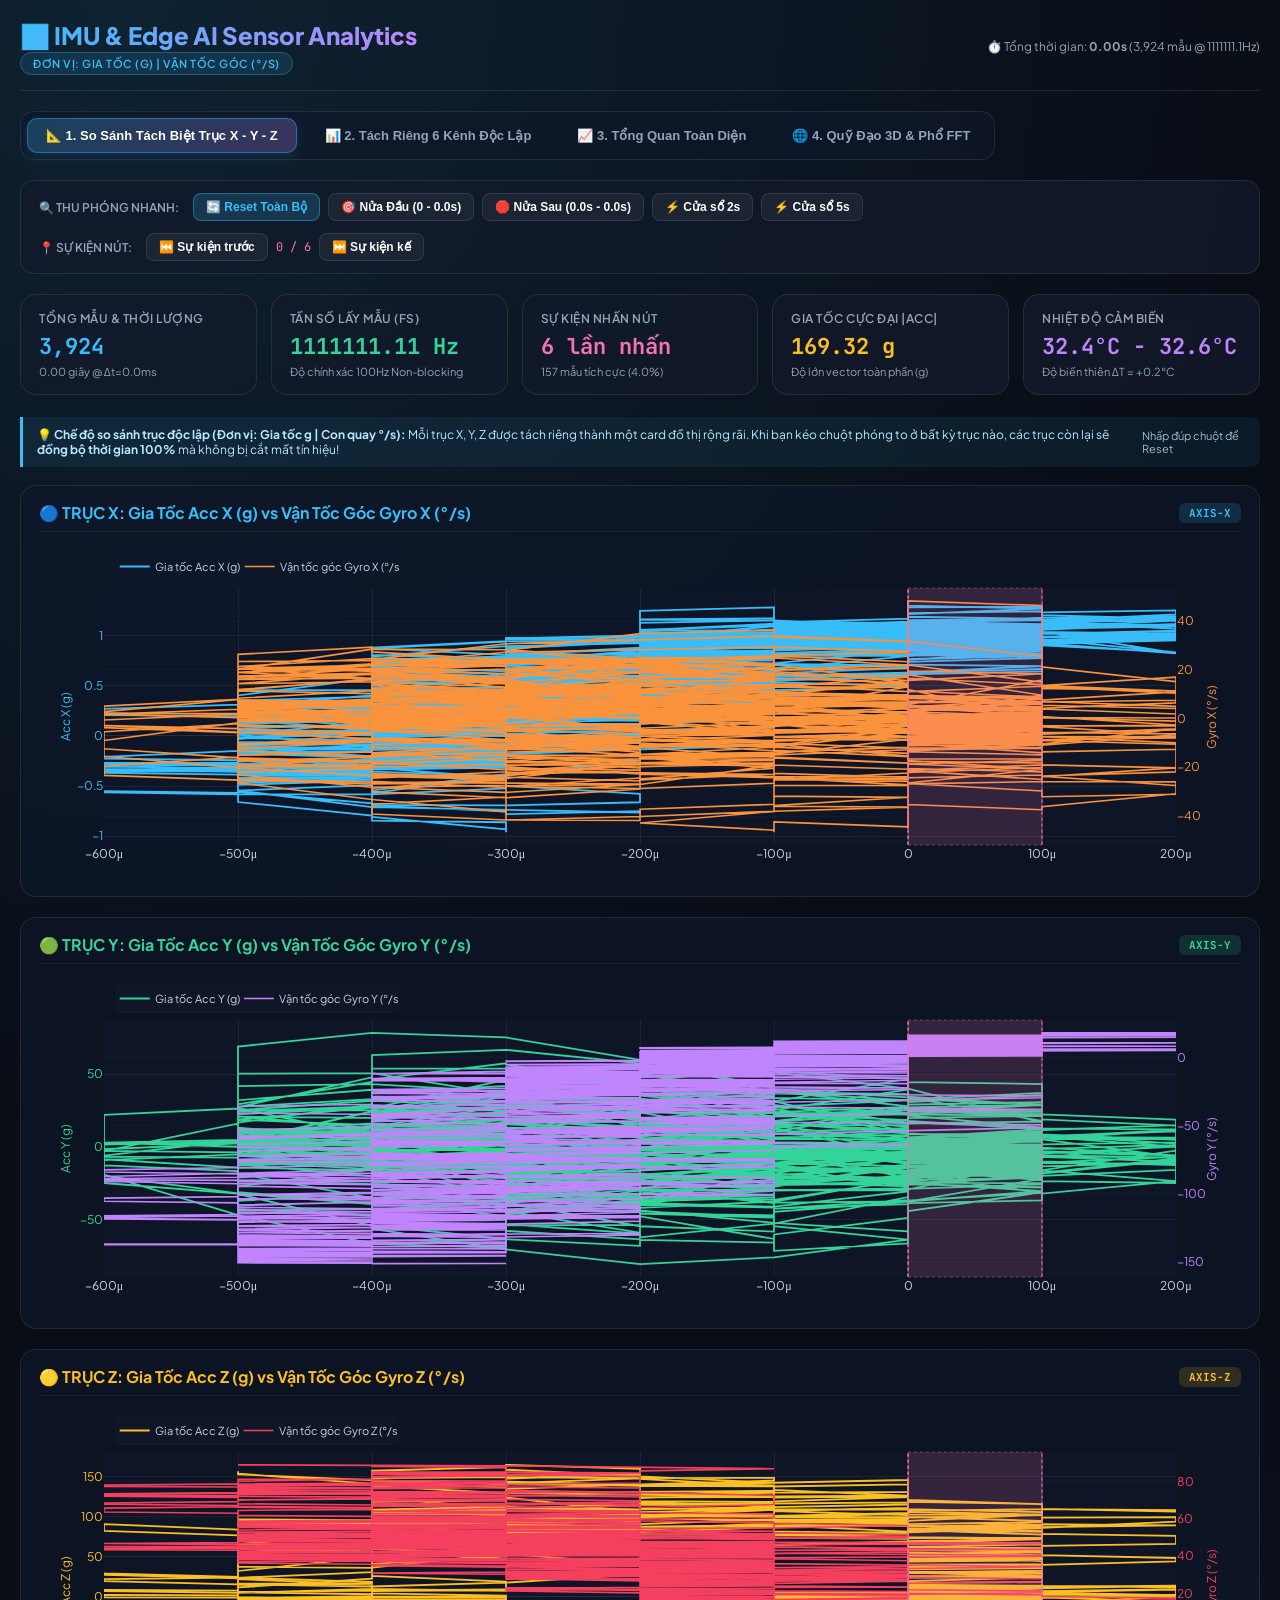
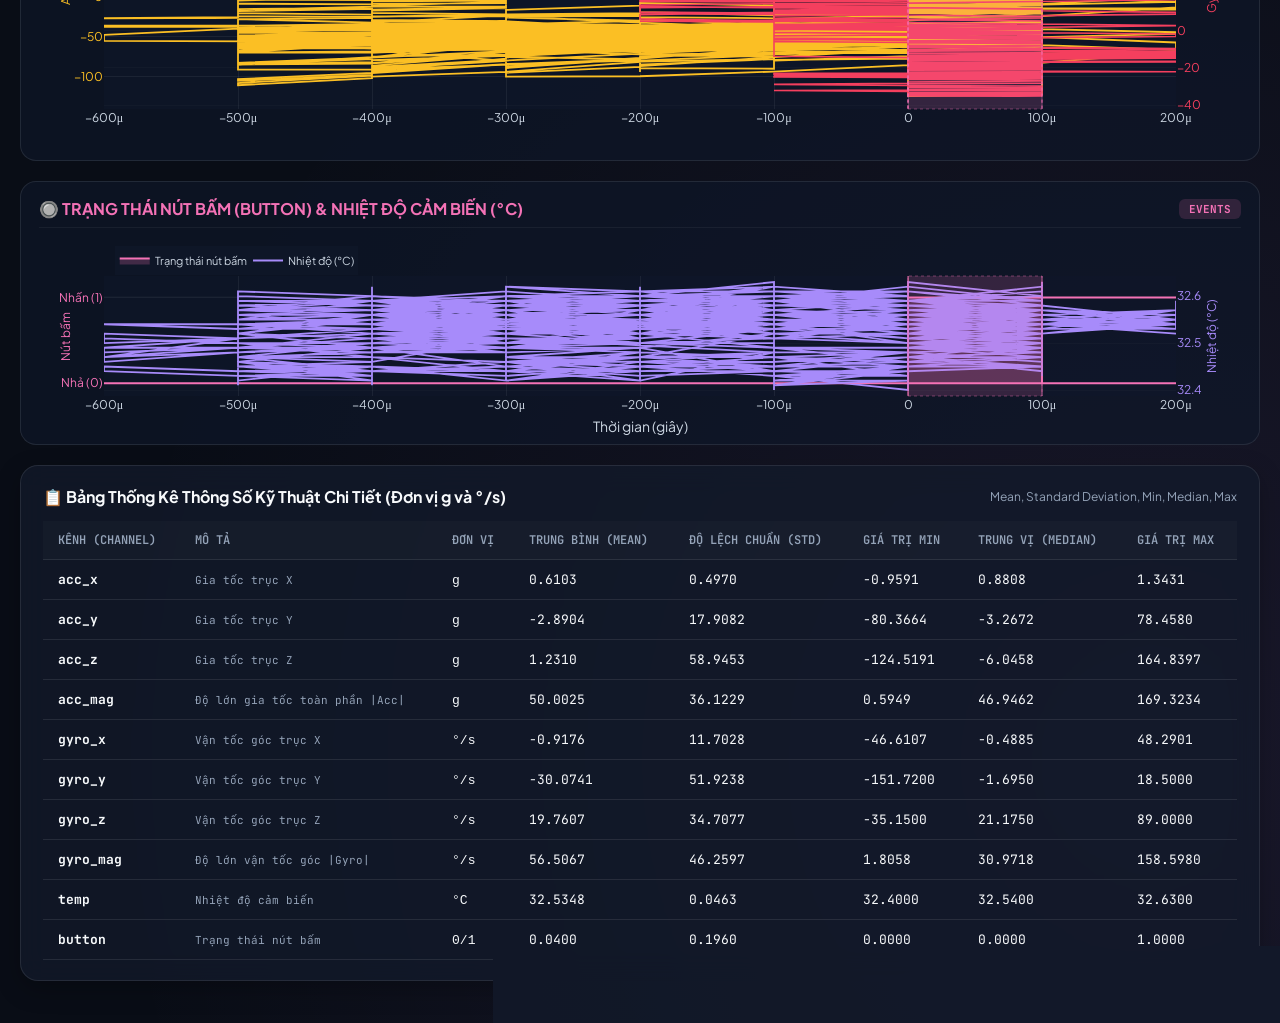
==== commit f49afd8f: "fix 27-08-26" ====
--- a/data/dashboard.html
+++ b/data/dashboard.html
@@ -3,8 +3,8 @@
 <head>
     <meta charset="UTF-8">
     <meta name="viewport" content="width=device-width, initial-scale=1.0">
-    <title>Dashboard Phân Tích Dữ Liệu Cảm Biến IMU & Edge AI</title>
-    <!-- Fonts -->
+    <title>IMU & Edge AI Sensor Analytics Dashboard (Đơn vị g & °/s)</title>
+    <!-- Google Fonts -->
     <link rel="preconnect" href="https://fonts.googleapis.com">
     <link rel="preconnect" href="https://fonts.gstatic.com" crossorigin>
     <link href="https://fonts.googleapis.com/css2?family=Plus+Jakarta+Sans:wght@400;500;600;700;800&family=JetBrains+Mono:wght@400;500;600&display=swap" rel="stylesheet">
@@ -12,12 +12,19 @@
     <script src="https://cdn.plot.ly/plotly-2.35.2.min.js"></script>
     <style>
         :root {
-            --bg: #0b0f19;
-            --card-bg: rgba(22, 30, 49, 0.75);
-            --card-border: rgba(255, 255, 255, 0.08);
-            --text: #f1f5f9;
+            --bg: #090d16;
+            --card-bg: rgba(19, 26, 43, 0.78);
+            --card-border: rgba(255, 255, 255, 0.09);
+            --card-hover-border: rgba(56, 189, 248, 0.35);
+            --text: #f8fafc;
             --text-muted: #94a3b8;
             --primary: #38bdf8;
+            --axis-x: #38bdf8;
+            --axis-y: #34d399;
+            --axis-z: #fbbf24;
+            --gyro-x: #fb923c;
+            --gyro-y: #c084fc;
+            --gyro-z: #f43f5e;
             --accent-green: #34d399;
             --accent-amber: #fbbf24;
             --accent-red: #f87171;
@@ -33,72 +40,172 @@
             font-family: 'Plus Jakarta Sans', sans-serif;
             background: var(--bg);
             color: var(--text);
-            padding: 24px;
+            padding: 20px;
             min-height: 100vh;
             background-image: 
-                radial-gradient(at 0% 0%, rgba(56, 189, 248, 0.12) 0px, transparent 50%),
-                radial-gradient(at 100% 100%, rgba(192, 132, 252, 0.1) 0px, transparent 50%);
+                radial-gradient(circle at 10% 0%, rgba(56, 189, 248, 0.12) 0px, transparent 40%),
+                radial-gradient(circle at 90% 90%, rgba(192, 132, 252, 0.09) 0px, transparent 40%);
         }
         .container {
-            max-width: 1400px;
+            max-width: 1480px;
             margin: 0 auto;
         }
+        
+        /* Header */
         header {
             display: flex;
             justify-content: space-between;
             align-items: center;
             flex-wrap: wrap;
             gap: 16px;
-            margin-bottom: 24px;
-            padding-bottom: 20px;
+            margin-bottom: 20px;
+            padding-bottom: 18px;
             border-bottom: 1px solid var(--card-border);
         }
         .header-title h1 {
-            font-size: 26px;
+            font-size: 24px;
             font-weight: 800;
-            background: linear-gradient(135deg, #38bdf8 0%, #a855f7 100%);
+            background: linear-gradient(135deg, #38bdf8 0%, #c084fc 100%);
             -webkit-background-clip: text;
             -webkit-text-fill-color: transparent;
             display: flex;
             align-items: center;
-            gap: 10px;
+            gap: 12px;
         }
         .badge {
             font-size: 11px;
             font-weight: 600;
-            padding: 4px 10px;
+            padding: 4px 12px;
             border-radius: 20px;
-            background: rgba(56, 189, 248, 0.15);
+            background: rgba(56, 189, 248, 0.12);
             color: #38bdf8;
             border: 1px solid rgba(56, 189, 248, 0.3);
             text-transform: uppercase;
-        }
+            letter-spacing: 0.5px;
+        }
+
+        /* Navigation Tabs */
+        .tabs-nav {
+            display: flex;
+            gap: 10px;
+            margin-bottom: 20px;
+            flex-wrap: wrap;
+            background: rgba(15, 23, 42, 0.7);
+            padding: 6px;
+            border-radius: 14px;
+            border: 1px solid var(--card-border);
+            width: fit-content;
+        }
+        .tab-btn {
+            background: transparent;
+            color: var(--text-muted);
+            border: none;
+            padding: 9px 18px;
+            border-radius: 10px;
+            font-size: 13px;
+            font-weight: 600;
+            cursor: pointer;
+            transition: all 0.2s cubic-bezier(0.4, 0, 0.2, 1);
+            display: flex;
+            align-items: center;
+            gap: 8px;
+        }
+        .tab-btn:hover {
+            color: var(--text);
+            background: rgba(255, 255, 255, 0.06);
+        }
+        .tab-btn.active {
+            background: linear-gradient(135deg, rgba(56, 189, 248, 0.25), rgba(192, 132, 252, 0.25));
+            color: #fff;
+            border: 1px solid rgba(56, 189, 248, 0.4);
+            box-shadow: 0 4px 12px rgba(56, 189, 248, 0.15);
+        }
+
+        /* Toolbar Controls */
+        .toolbar {
+            display: flex;
+            justify-content: space-between;
+            align-items: center;
+            flex-wrap: wrap;
+            gap: 12px;
+            margin-bottom: 20px;
+            background: var(--card-bg);
+            padding: 12px 18px;
+            border-radius: 14px;
+            border: 1px solid var(--card-border);
+        }
+        .toolbar-group {
+            display: flex;
+            align-items: center;
+            gap: 8px;
+            flex-wrap: wrap;
+        }
+        .toolbar-title {
+            font-size: 12px;
+            font-weight: 600;
+            color: var(--text-muted);
+            margin-right: 6px;
+            text-transform: uppercase;
+        }
+        .btn {
+            background: rgba(255, 255, 255, 0.05);
+            color: var(--text);
+            border: 1px solid var(--card-border);
+            padding: 6px 12px;
+            border-radius: 8px;
+            font-size: 12px;
+            font-weight: 600;
+            cursor: pointer;
+            transition: all 0.18s;
+            display: inline-flex;
+            align-items: center;
+            gap: 6px;
+        }
+        .btn:hover {
+            background: rgba(56, 189, 248, 0.2);
+            border-color: var(--primary);
+            color: #fff;
+            transform: translateY(-1px);
+        }
+        .btn-primary {
+            background: rgba(56, 189, 248, 0.18);
+            border-color: rgba(56, 189, 248, 0.4);
+            color: #38bdf8;
+        }
+        .btn-primary:hover {
+            background: rgba(56, 189, 248, 0.35);
+        }
+
+        /* KPI Stats Grid */
         .stats-grid {
             display: grid;
             grid-template-columns: repeat(auto-fit, minmax(210px, 1fr));
-            gap: 16px;
-            margin-bottom: 24px;
+            gap: 14px;
+            margin-bottom: 22px;
         }
         .stat-card {
             background: var(--card-bg);
             border: 1px solid var(--card-border);
             border-radius: 16px;
-            padding: 18px 20px;
+            padding: 16px 18px;
             backdrop-filter: blur(12px);
-            transition: transform 0.2s, border-color 0.2s;
+            transition: all 0.2s;
         }
         .stat-card:hover {
             transform: translateY(-2px);
-            border-color: rgba(56, 189, 248, 0.3);
+            border-color: var(--card-hover-border);
+            box-shadow: 0 6px 20px rgba(0, 0, 0, 0.3);
         }
         .stat-label {
-            font-size: 13px;
+            font-size: 12px;
             color: var(--text-muted);
             margin-bottom: 6px;
-            font-weight: 500;
+            font-weight: 600;
+            text-transform: uppercase;
+            letter-spacing: 0.5px;
         }
         .stat-value {
-            font-size: 24px;
+            font-size: 22px;
             font-weight: 700;
             font-family: 'JetBrains Mono', monospace;
         }
@@ -107,63 +214,110 @@
             color: var(--text-muted);
             margin-top: 4px;
         }
+
+        /* Card Container */
         .card {
             background: var(--card-bg);
             border: 1px solid var(--card-border);
             border-radius: 18px;
-            padding: 22px;
-            margin-bottom: 24px;
-            backdrop-filter: blur(12px);
+            padding: 20px 22px;
+            margin-bottom: 22px;
+            backdrop-filter: blur(14px);
+            box-shadow: 0 8px 24px rgba(0,0,0,0.25);
+            transition: border-color 0.2s;
+        }
+        .card:hover {
+            border-color: rgba(255, 255, 255, 0.14);
         }
         .card-header {
             display: flex;
             justify-content: space-between;
             align-items: center;
-            margin-bottom: 16px;
+            margin-bottom: 14px;
+            flex-wrap: wrap;
+            gap: 10px;
         }
         .card-title {
-            font-size: 18px;
+            font-size: 16px;
             font-weight: 700;
             display: flex;
             align-items: center;
-            gap: 8px;
-        }
+            gap: 10px;
+        }
+        .card-desc {
+            font-size: 12px;
+            color: var(--text-muted);
+        }
+
+        /* Tab Panes */
+        .tab-pane {
+            display: none;
+        }
+        .tab-pane.active {
+            display: block;
+            animation: fadeIn 0.25s ease-in-out;
+        }
+        @keyframes fadeIn {
+            from { opacity: 0; transform: translateY(4px); }
+            to { opacity: 1; transform: translateY(0); }
+        }
+
+        /* Chart Spacing & Heights */
+        .chart-box {
+            width: 100%;
+            height: 340px;
+            margin-bottom: 8px;
+        }
+        .chart-box-lg {
+            width: 100%;
+            height: 850px;
+        }
+        .chart-box-btn {
+            width: 100%;
+            height: 200px;
+        }
+        
+        .axis-card {
+            background: rgba(15, 23, 42, 0.65);
+            border: 1px solid var(--card-border);
+            border-radius: 16px;
+            padding: 16px 18px 8px 18px;
+            margin-bottom: 20px;
+            transition: all 0.2s;
+        }
+        .axis-card:hover {
+            border-color: rgba(56, 189, 248, 0.3);
+        }
+        .axis-card-header {
+            display: flex;
+            justify-content: space-between;
+            align-items: center;
+            margin-bottom: 8px;
+            padding-bottom: 8px;
+            border-bottom: 1px solid rgba(255,255,255,0.05);
+        }
+        .axis-badge {
+            font-size: 11px;
+            font-weight: 700;
+            padding: 3px 10px;
+            border-radius: 6px;
+            font-family: 'JetBrains Mono', monospace;
+        }
+
         .grid-2col {
             display: grid;
             grid-template-columns: 1fr 1fr;
             gap: 20px;
         }
-        @media (max-width: 900px) {
+        @media (max-width: 992px) {
             .grid-2col { grid-template-columns: 1fr; }
-        }
-        .plot-container {
-            width: 100%;
-            height: 480px;
         }
         .plot-container-sm {
             width: 100%;
-            height: 380px;
-        }
-        .btn-controls {
-            display: flex;
-            gap: 8px;
-            flex-wrap: wrap;
-        }
-        .btn {
-            background: rgba(255, 255, 255, 0.05);
-            color: var(--text);
-            border: 1px solid var(--card-border);
-            padding: 6px 14px;
-            border-radius: 8px;
-            font-size: 12px;
-            font-weight: 600;
-            cursor: pointer;
-            transition: all 0.2s;
-        }
-        .btn:hover {
-            background: rgba(56, 189, 248, 0.2);
-            border-color: var(--primary);
-        }
+            height: 420px;
+        }
+
+        /* Table */
         .table-wrap {
             overflow-x: auto;
             margin-top: 10px;
@@ -175,7 +329,7 @@
             font-family: 'JetBrains Mono', monospace;
         }
         th, td {
-            padding: 10px 14px;
+            padding: 11px 15px;
             text-align: left;
             border-bottom: 1px solid var(--card-border);
         }
@@ -183,90 +337,212 @@
             color: var(--text-muted);
             font-weight: 600;
             background: rgba(255, 255, 255, 0.02);
+            font-size: 12px;
+            text-transform: uppercase;
         }
         tr:hover td {
             background: rgba(255, 255, 255, 0.03);
+        }
+        
+        .hint-box {
+            background: rgba(56, 189, 248, 0.08);
+            border-left: 3px solid var(--primary);
+            padding: 10px 14px;
+            border-radius: 0 8px 8px 0;
+            font-size: 12px;
+            color: #bae6fd;
+            margin-bottom: 18px;
+            display: flex;
+            align-items: center;
+            justify-content: space-between;
         }
     </style>
 </head>
 <body>
     <div class="container">
+        <!-- Header -->
         <header>
             <div class="header-title">
                 <h1>📊 IMU & Edge AI Sensor Analytics</h1>
-                <span class="badge">data.csv (3,489 mẫu)</span>
-            </div>
-            <div class="btn-controls">
-                <button class="btn" onclick="resetZoom()">🔄 Reset Toàn Bộ</button>
-                <button class="btn" onclick="zoomFirstHalf()">🎯 Nửa Đầu (0 - 17.4s)</button>
-                <button class="btn" onclick="zoomSecondHalf()">🛑 Nửa Sau (17.4s - 34.9s)</button>
+                <span class="badge">Đơn vị: Gia tốc (g) | Vận tốc góc (°/s)</span>
+            </div>
+            <div class="toolbar-group">
+                <span style="font-size:12px; color: var(--text-muted);">⏱️ Tổng thời gian: <strong>0.00s</strong> (3,924 mẫu @ 1111111.1Hz)</span>
             </div>
         </header>
+
+        <!-- Navigation Tabs -->
+        <div class="tabs-nav">
+            <button class="tab-btn active" onclick="switchTab('tab-axes', this)">
+                📐 1. So Sánh Tách Biệt Trục X - Y - Z
+            </button>
+            <button class="tab-btn" onclick="switchTab('tab-isolated', this)">
+                📊 2. Tách Riêng 6 Kênh Độc Lập
+            </button>
+            <button class="tab-btn" onclick="switchTab('tab-overview', this)">
+                📈 3. Tổng Quan Toàn Diện
+            </button>
+            <button class="tab-btn" onclick="switchTab('tab-3d-fft', this)">
+                🌐 4. Quỹ Đạo 3D & Phổ FFT
+            </button>
+        </div>
+
+        <!-- Global Smart Toolbar -->
+        <div class="toolbar">
+            <div class="toolbar-group">
+                <span class="toolbar-title">🔍 Thu phóng nhanh:</span>
+                <button class="btn btn-primary" onclick="resetAllZoom()">🔄 Reset Toàn Bộ</button>
+                <button class="btn" onclick="zoomQuick(0, 0.00)">🎯 Nửa Đầu (0 - 0.0s)</button>
+                <button class="btn" onclick="zoomQuick(0.00, 0.00)">🛑 Nửa Sau (0.0s - 0.0s)</button>
+                <button class="btn" onclick="zoomWindow(2.0)">⚡ Cửa sổ 2s</button>
+                <button class="btn" onclick="zoomWindow(5.0)">⚡ Cửa sổ 5s</button>
+            </div>
+            <div class="toolbar-group">
+                <span class="toolbar-title">📍 Sự kiện Nút:</span>
+                <button class="btn" onclick="prevButtonEvent()">⏮️ Sự kiện trước</button>
+                <span id="btn-event-counter" style="font-size:12px; font-family:'JetBrains Mono'; color:var(--accent-pink);">0 / 6</span>
+                <button class="btn" onclick="nextButtonEvent()">⏭️ Sự kiện kế</button>
+            </div>
+        </div>
 
         <!-- KPI Cards -->
         <div class="stats-grid">
             <div class="stat-card">
-                <div class="stat-label">Tổng Mẫu Dữ Liệu</div>
-                <div class="stat-value" style="color: var(--primary);">3,489</div>
-                <div class="stat-sub">Khoảng thời gian: 34.88 s</div>
+                <div class="stat-label">Tổng Mẫu & Thời Lượng</div>
+                <div class="stat-value" style="color: var(--primary);">3,924</div>
+                <div class="stat-sub">0.00 giây @ Δt=0.0ms</div>
             </div>
             <div class="stat-card">
                 <div class="stat-label">Tần Số Lấy Mẫu (Fs)</div>
-                <div class="stat-value" style="color: var(--accent-green);">100.00 Hz</div>
-                <div class="stat-sub">Chu kỳ Δt = 10.0 ms</div>
+                <div class="stat-value" style="color: var(--accent-green);">1111111.11 Hz</div>
+                <div class="stat-sub">Độ chính xác 100Hz Non-blocking</div>
             </div>
             <div class="stat-card">
-                <div class="stat-label">Số Lần Nhấn Nút</div>
-                <div class="stat-value" style="color: var(--accent-pink);">10 Sự kiện</div>
-                <div class="stat-sub">176 mẫu tích cực (5.04%)</div>
-            </div>
-            <div class="stat-card">
-                <div class="stat-label">Nhiệt Độ Hoạt Động</div>
-                <div class="stat-value" style="color: var(--accent-purple);">30.55°C - 32.71°C</div>
-                <div class="stat-sub">ΔT = +2.16°C</div>
+                <div class="stat-label">Sự Kiện Nhấn Nút</div>
+                <div class="stat-value" style="color: var(--accent-pink);">6 lần nhấn</div>
+                <div class="stat-sub">157 mẫu tích cực (4.0%)</div>
             </div>
             <div class="stat-card">
                 <div class="stat-label">Gia Tốc Cực Đại |Acc|</div>
-                <div class="stat-value" style="color: var(--accent-amber);">53.75 m/s²</div>
-                <div class="stat-sub">Độ lớn vector cực đại</div>
+                <div class="stat-value" style="color: var(--accent-amber);">169.32 g</div>
+                <div class="stat-sub">Độ lớn vector toàn phần (g)</div>
+            </div>
+            <div class="stat-card">
+                <div class="stat-label">Nhiệt Độ Cảm Biến</div>
+                <div class="stat-value" style="color: var(--accent-purple);">32.4°C - 32.6°C</div>
+                <div class="stat-sub">Độ biến thiên ΔT = +0.2°C</div>
             </div>
         </div>
 
-        <!-- Main Time-Series Charts -->
+        <!-- ==================== TAB 1: SO SÁNH TÁCH BIỆT THEO TRỤC X, Y, Z ==================== -->
+        <div id="tab-axes" class="tab-pane active">
+            <div class="hint-box">
+                <span>💡 <strong>Chế độ so sánh trục độc lập (Đơn vị: Gia tốc g | Con quay °/s):</strong> Mỗi trục X, Y, Z được tách riêng thành một card đồ thị rộng rãi. Khi bạn kéo chuột phóng to ở bất kỳ trục nào, các trục còn lại sẽ <strong>đồng bộ thời gian 100%</strong> mà không bị cắt mất tín hiệu!</span>
+                <span style="font-size:11px; opacity:0.8;">Nhấp đúp chuột để Reset</span>
+            </div>
+
+            <!-- Card Trục X -->
+            <div class="axis-card">
+                <div class="axis-card-header">
+                    <div class="card-title" style="color: var(--axis-x);">
+                        <span>🔵 TRỤC X: Gia Tốc Acc X (g) vs Vận Tốc Góc Gyro X (°/s)</span>
+                    </div>
+                    <span class="axis-badge" style="background: rgba(56, 189, 248, 0.15); color: var(--axis-x);">AXIS-X</span>
+                </div>
+                <div id="chart-axis-x" class="chart-box"></div>
+            </div>
+
+            <!-- Card Trục Y -->
+            <div class="axis-card">
+                <div class="axis-card-header">
+                    <div class="card-title" style="color: var(--axis-y);">
+                        <span>🟢 TRỤC Y: Gia Tốc Acc Y (g) vs Vận Tốc Góc Gyro Y (°/s)</span>
+                    </div>
+                    <span class="axis-badge" style="background: rgba(52, 211, 153, 0.15); color: var(--axis-y);">AXIS-Y</span>
+                </div>
+                <div id="chart-axis-y" class="chart-box"></div>
+            </div>
+
+            <!-- Card Trục Z -->
+            <div class="axis-card">
+                <div class="axis-card-header">
+                    <div class="card-title" style="color: var(--axis-z);">
+                        <span>🟡 TRỤC Z: Gia Tốc Acc Z (g) vs Vận Tốc Góc Gyro Z (°/s)</span>
+                    </div>
+                    <span class="axis-badge" style="background: rgba(251, 191, 36, 0.15); color: var(--axis-z);">AXIS-Z</span>
+                </div>
+                <div id="chart-axis-z" class="chart-box"></div>
+            </div>
+
+            <!-- Card Nút Nhấn & Nhiệt Độ -->
+            <div class="axis-card">
+                <div class="axis-card-header">
+                    <div class="card-title" style="color: var(--accent-pink);">
+                        <span>🔘 TRẠNG THÁI NÚT BẤM (BUTTON) & NHIỆT ĐỘ CẢM BIẾN (°C)</span>
+                    </div>
+                    <span class="axis-badge" style="background: rgba(244, 114, 182, 0.15); color: var(--accent-pink);">EVENTS</span>
+                </div>
+                <div id="chart-axis-btn" class="chart-box-btn"></div>
+            </div>
+        </div>
+
+        <!-- ==================== TAB 2: TÁCH RIÊNG 6 KÊNH ĐỘC LẬP ==================== -->
+        <div id="tab-isolated" class="tab-pane">
+            <div class="hint-box">
+                <span>📊 <strong>Chế độ 6 Kênh Riêng Biệt:</strong> Khoảng cách mỗi sơ đồ được nới rộng tối đa, thang đo trục Y riêng biệt cho từng kênh (Acc theo g, Gyro theo °/s) để zoom sâu vào từng rung động vi mô.</span>
+            </div>
+
+            <div class="card">
+                <div class="card-header">
+                    <div class="card-title">📈 Chi Tiết 6 Kênh Cảm Biến Độc Lập (Đồng bộ Zoom)</div>
+                </div>
+                <div id="chart-isolated-6" style="width:100%; height: 1300px;"></div>
+            </div>
+        </div>
+
+        <!-- ==================== TAB 3: TỔNG QUAN TOÀN DIỆN ==================== -->
+        <div id="tab-overview" class="tab-pane">
+            <div class="card">
+                <div class="card-header">
+                    <div class="card-title">📈 Tín Hiệu Thời Gian Tổng Hợp (Đầy Đủ Các Kênh)</div>
+                    <span class="card-desc">Gia Tốc (g), Vận Tốc Góc (°/s), Nhiệt Độ (°C), Nút Bấm</span>
+                </div>
+                <div id="chart-overview" class="chart-box-lg"></div>
+            </div>
+        </div>
+
+        <!-- ==================== TAB 4: QUỸ ĐẠO 3D & PHỔ TẦN SỐ FFT ==================== -->
+        <div id="tab-3d-fft" class="tab-pane">
+            <div class="grid-2col">
+                <div class="card">
+                    <div class="card-header">
+                        <div class="card-title">🌐 Quỹ Đạo Gia Tốc Không Gian 3D (Acc X, Y, Z theo đơn vị g)</div>
+                        <span class="card-desc">Kéo chuột để xoay góc nhìn 3D</span>
+                    </div>
+                    <div id="chart-3d" class="plot-container-sm"></div>
+                </div>
+                <div class="card">
+                    <div class="card-header">
+                        <div class="card-title">⚡ Phổ Tần Số FFT (Gia Tốc g & Vận Tốc Góc °/s)</div>
+                        <span class="card-desc">Phân tích tần số dao động (0 - 555555.6Hz)</span>
+                    </div>
+                    <div id="chart-fft" class="plot-container-sm"></div>
+                </div>
+            </div>
+        </div>
+
+        <!-- Bảng Thống Kê Chi Tiết -->
         <div class="card">
             <div class="card-header">
-                <div class="card-title">📈 Tín Hiệu Thời Gian (Gia Tốc, Vận Tốc Góc, Nhiệt Độ, Nút Bấm)</div>
-                <span style="font-size:12px; color: var(--text-muted);">Tương tác: Kéo chuột để phóng to, bấm đôi để reset</span>
-            </div>
-            <div id="chart-synced" class="plot-container" style="height: 740px;"></div>
-        </div>
-
-        <!-- 2 Column Layout: 3D Trajectory & FFT Spectrum -->
-        <div class="grid-2col">
-            <div class="card">
-                <div class="card-header">
-                    <div class="card-title">🌐 Quỹ Đạo Gia Tốc Không Gian 3D</div>
-                </div>
-                <div id="chart-3d" class="plot-container-sm"></div>
-            </div>
-            <div class="card">
-                <div class="card-header">
-                    <div class="card-title">⚡ Phổ Tần Số FFT (Gia tốc & Vận tốc góc)</div>
-                </div>
-                <div id="chart-fft" class="plot-container-sm"></div>
-            </div>
-        </div>
-
-        <!-- Summary Statistics Table -->
-        <div class="card">
-            <div class="card-header">
-                <div class="card-title">📋 Bảng Thống Kê Chi Tiết Các Kênh Cảm Biến</div>
+                <div class="card-title">📋 Bảng Thống Kê Thông Số Kỹ Thuật Chi Tiết (Đơn vị g và °/s)</div>
+                <span class="card-desc">Mean, Standard Deviation, Min, Median, Max</span>
             </div>
             <div class="table-wrap">
                 <table>
                     <thead>
                         <tr>
                             <th>Kênh (Channel)</th>
+                            <th>Mô tả</th>
                             <th>Đơn vị</th>
                             <th>Trung bình (Mean)</th>
                             <th>Độ lệch chuẩn (Std)</th>
@@ -279,90 +555,100 @@
                         
     <tr>
         <td><strong>acc_x</strong></td>
-        <td>m/s²</td>
-        <td>-2.5768</td>
-        <td>7.5334</td>
-        <td>-17.2239</td>
-        <td>-5.7305</td>
-        <td>39.2254</td>
+        <td><span style="color: var(--text-muted); font-size:11px;">Gia tốc trục X</span></td>
+        <td><code>g</code></td>
+        <td>0.6103</td>
+        <td>0.4970</td>
+        <td>-0.9591</td>
+        <td>0.8808</td>
+        <td>1.3431</td>
     </tr>
     <tr>
         <td><strong>acc_y</strong></td>
-        <td>m/s²</td>
-        <td>2.9399</td>
-        <td>4.6732</td>
-        <td>-33.2746</td>
-        <td>4.2114</td>
-        <td>16.4039</td>
+        <td><span style="color: var(--text-muted); font-size:11px;">Gia tốc trục Y</span></td>
+        <td><code>g</code></td>
+        <td>-2.8904</td>
+        <td>17.9082</td>
+        <td>-80.3664</td>
+        <td>-3.2672</td>
+        <td>78.4580</td>
     </tr>
     <tr>
         <td><strong>acc_z</strong></td>
-        <td>m/s²</td>
-        <td>2.9632</td>
-        <td>3.4885</td>
-        <td>-8.9160</td>
-        <td>2.1608</td>
-        <td>15.5791</td>
+        <td><span style="color: var(--text-muted); font-size:11px;">Gia tốc trục Z</span></td>
+        <td><code>g</code></td>
+        <td>1.2310</td>
+        <td>58.9453</td>
+        <td>-124.5191</td>
+        <td>-6.0458</td>
+        <td>164.8397</td>
     </tr>
     <tr>
         <td><strong>acc_mag</strong></td>
-        <td>m/s²</td>
-        <td>10.0859</td>
-        <td>3.6162</td>
-        <td>1.0814</td>
-        <td>9.7231</td>
-        <td>53.7451</td>
+        <td><span style="color: var(--text-muted); font-size:11px;">Độ lớn gia tốc toàn phần |Acc|</span></td>
+        <td><code>g</code></td>
+        <td>50.0025</td>
+        <td>36.1229</td>
+        <td>0.5949</td>
+        <td>46.9462</td>
+        <td>169.3234</td>
     </tr>
     <tr>
         <td><strong>gyro_x</strong></td>
-        <td>rad/s</td>
-        <td>-0.0205</td>
-        <td>0.8155</td>
-        <td>-4.9503</td>
-        <td>-0.0274</td>
-        <td>5.0505</td>
+        <td><span style="color: var(--text-muted); font-size:11px;">Vận tốc góc trục X</span></td>
+        <td><code>°/s</code></td>
+        <td>-0.9176</td>
+        <td>11.7028</td>
+        <td>-46.6107</td>
+        <td>-0.4885</td>
+        <td>48.2901</td>
     </tr>
     <tr>
         <td><strong>gyro_y</strong></td>
-        <td>rad/s</td>
-        <td>-0.0061</td>
-        <td>1.9662</td>
-        <td>-8.7314</td>
-        <td>0.0735</td>
-        <td>5.3487</td>
+        <td><span style="color: var(--text-muted); font-size:11px;">Vận tốc góc trục Y</span></td>
+        <td><code>°/s</code></td>
+        <td>-30.0741</td>
+        <td>51.9238</td>
+        <td>-151.7200</td>
+        <td>-1.6950</td>
+        <td>18.5000</td>
     </tr>
     <tr>
         <td><strong>gyro_z</strong></td>
-        <td>rad/s</td>
-        <td>0.0348</td>
-        <td>1.0689</td>
-        <td>-8.7314</td>
-        <td>0.0999</td>
-        <td>8.7312</td>
+        <td><span style="color: var(--text-muted); font-size:11px;">Vận tốc góc trục Z</span></td>
+        <td><code>°/s</code></td>
+        <td>19.7607</td>
+        <td>34.7077</td>
+        <td>-35.1500</td>
+        <td>21.1750</td>
+        <td>89.0000</td>
     </tr>
     <tr>
         <td><strong>gyro_mag</strong></td>
-        <td>rad/s</td>
-        <td>1.6684</td>
-        <td>1.7003</td>
-        <td>0.0165</td>
-        <td>1.1210</td>
-        <td>11.0425</td>
+        <td><span style="color: var(--text-muted); font-size:11px;">Độ lớn vận tốc góc |Gyro|</span></td>
+        <td><code>°/s</code></td>
+        <td>56.5067</td>
+        <td>46.2597</td>
+        <td>1.8058</td>
+        <td>30.9718</td>
+        <td>158.5980</td>
     </tr>
     <tr>
         <td><strong>temp</strong></td>
-        <td>°C</td>
-        <td>31.6439</td>
-        <td>0.6448</td>
-        <td>30.5500</td>
-        <td>31.7100</td>
-        <td>32.7100</td>
+        <td><span style="color: var(--text-muted); font-size:11px;">Nhiệt độ cảm biến</span></td>
+        <td><code>°C</code></td>
+        <td>32.5348</td>
+        <td>0.0463</td>
+        <td>32.4000</td>
+        <td>32.5400</td>
+        <td>32.6300</td>
     </tr>
     <tr>
         <td><strong>button</strong></td>
-        <td>0/1</td>
-        <td>0.0504</td>
-        <td>0.2189</td>
+        <td><span style="color: var(--text-muted); font-size:11px;">Trạng thái nút bấm</span></td>
+        <td><code>0/1</code></td>
+        <td>0.0400</td>
+        <td>0.1960</td>
         <td>0.0000</td>
         <td>0.0000</td>
         <td>1.0000</td>
@@ -373,114 +659,248 @@
         </div>
     </div>
 
+    <!-- Script Logic -->
     <script>
-        const rawData = {"time": [0.0, 0.01, 0.02, 0.03, 0.04, 0.05, 0.06, 0.07, 0.08, 0.09, 0.1, 0.11, 0.12, 0.13, 0.14, 0.15, 0.16, 0.17, 0.18, 0.19, 0.2, 0.21, 0.22, 0.23, 0.24, 0.25, 0.26, 0.27, 0.28, 0.29, 0.3, 0.31, 0.32, 0.33, 0.34, 0.35, 0.36, 0.37, 0.38, 0.39, 0.4, 0.41, 0.42, 0.43, 0.44, 0.45, 0.46, 0.47, 0.48, 0.49, 0.5, 0.51, 0.52, 0.53, 0.54, 0.55, 0.56, 0.57, 0.58, 0.59, 0.6, 0.61, 0.62, 0.63, 0.64, 0.65, 0.66, 0.67, 0.68, 0.69, 0.7, 0.71, 0.72, 0.73, 0.74, 0.75, 0.76, 0.77, 0.78, 0.79, 0.8, 0.81, 0.82, 0.83, 0.84, 0.85, 0.86, 0.87, 0.88, 0.89, 0.9, 0.91, 0.92, 0.93, 0.94, 0.95, 0.96, 0.97, 0.98, 0.99, 1.0, 1.01, 1.02, 1.03, 1.04, 1.05, 1.06, 1.07, 1.08, 1.09, 1.1, 1.11, 1.12, 1.13, 1.14, 1.15, 1.16, 1.17, 1.18, 1.19, 1.2, 1.21, 1.22, 1.23, 1.24, 1.25, 1.26, 1.27, 1.28, 1.29, 1.3, 1.31, 1.32, 1.33, 1.34, 1.35, 1.36, 1.37, 1.38, 1.39, 1.4, 1.41, 1.42, 1.43, 1.44, 1.45, 1.46, 1.47, 1.48, 1.49, 1.5, 1.51, 1.52, 1.53, 1.54, 1.55, 1.56, 1.57, 1.58, 1.59, 1.6, 1.61, 1.62, 1.63, 1.64, 1.65, 1.66, 1.67, 1.68, 1.69, 1.7, 1.71, 1.72, 1.73, 1.74, 1.75, 1.76, 1.77, 1.78, 1.79, 1.8, 1.81, 1.82, 1.83, 1.84, 1.85, 1.86, 1.87, 1.88, 1.89, 1.9, 1.91, 1.92, 1.93, 1.94, 1.95, 1.96, 1.97, 1.98, 1.99, 2.0, 2.01, 2.02, 2.03, 2.04, 2.05, 2.06, 2.07, 2.08, 2.09, 2.1, 2.11, 2.12, 2.13, 2.14, 2.15, 2.16, 2.17, 2.18, 2.19, 2.2, 2.21, 2.22, 2.23, 2.24, 2.25, 2.26, 2.27, 2.28, 2.29, 2.3, 2.31, 2.32, 2.33, 2.34, 2.35, 2.36, 2.37, 2.38, 2.39, 2.4, 2.41, 2.42, 2.43, 2.44, 2.45, 2.46, 2.47, 2.48, 2.49, 2.5, 2.51, 2.52, 2.53, 2.54, 2.55, 2.56, 2.57, 2.58, 2.59, 2.6, 2.61, 2.62, 2.63, 2.64, 2.65, 2.66, 2.67, 2.68, 2.69, 2.7, 2.71, 2.72, 2.73, 2.74, 2.75, 2.76, 2.77, 2.78, 2.79, 2.8, 2.81, 2.82, 2.83, 2.84, 2.85, 2.86, 2.87, 2.88, 2.89, 2.9, 2.91, 2.92, 2.93, 2.94, 2.95, 2.96, 2.97, 2.98, 2.99, 3.0, 3.01, 3.02, 3.03, 3.04, 3.05, 3.06, 3.07, 3.08, 3.09, 3.1, 3.11, 3.12, 3.13, 3.14, 3.15, 3.16, 3.17, 3.18, 3.19, 3.2, 3.21, 3.22, 3.23, 3.24, 3.25, 3.26, 3.27, 3.28, 3.29, 3.3, 3.31, 3.32, 3.33, 3.34, 3.35, 3.36, 3.37, 3.38, 3.39, 3.4, 3.41, 3.42, 3.43, 3.44, 3.45, 3.46, 3.47, 3.48, 3.49, 3.5, 3.51, 3.52, 3.53, 3.54, 3.55, 3.56, 3.57, 3.58, 3.59, 3.6, 3.61, 3.62, 3.63, 3.64, 3.65, 3.66, 3.67, 3.68, 3.69, 3.7, 3.71, 3.72, 3.73, 3.74, 3.75, 3.76, 3.77, 3.78, 3.79, 3.8, 3.81, 3.82, 3.83, 3.84, 3.85, 3.86, 3.87, 3.88, 3.89, 3.9, 3.91, 3.92, 3.93, 3.94, 3.95, 3.96, 3.97, 3.98, 3.99, 4.0, 4.01, 4.02, 4.03, 4.04, 4.05, 4.06, 4.07, 4.08, 4.09, 4.1, 4.11, 4.12, 4.13, 4.14, 4.15, 4.16, 4.17, 4.18, 4.19, 4.2, 4.21, 4.22, 4.23, 4.24, 4.25, 4.26, 4.27, 4.28, 4.29, 4.3, 4.31, 4.32, 4.33, 4.34, 4.35, 4.36, 4.37, 4.38, 4.39, 4.4, 4.41, 4.42, 4.43, 4.44, 4.45, 4.46, 4.47, 4.48, 4.49, 4.5, 4.51, 4.52, 4.53, 4.54, 4.55, 4.56, 4.57, 4.58, 4.59, 4.6, 4.61, 4.62, 4.63, 4.64, 4.65, 4.66, 4.67, 4.68, 4.69, 4.7, 4.71, 4.72, 4.73, 4.74, 4.75, 4.76, 4.77, 4.78, 4.79, 4.8, 4.81, 4.82, 4.83, 4.84, 4.85, 4.86, 4.87, 4.88, 4.89, 4.9, 4.91, 4.92, 4.93, 4.94, 4.95, 4.96, 4.97, 4.98, 4.99, 5.0, 5.01, 5.02, 5.03, 5.04, 5.05, 5.06, 5.07, 5.08, 5.09, 5.1, 5.11, 5.12, 5.13, 5.14, 5.15, 5.16, 5.17, 5.18, 5.19, 5.2, 5.21, 5.22, 5.23, 5.24, 5.25, 5.26, 5.27, 5.28, 5.29, 5.3, 5.31, 5.32, 5.33, 5.34, 5.35, 5.36, 5.37, 5.38, 5.39, 5.4, 5.41, 5.42, 5.43, 5.44, 5.45, 5.46, 5.47, 5.48, 5.49, 5.5, 5.51, 5.52, 5.53, 5.54, 5.55, 5.56, 5.57, 5.58, 5.59, 5.6, 5.61, 5.62, 5.63, 5.64, 5.65, 5.66, 5.67, 5.68, 5.69, 5.7, 5.71, 5.72, 5.73, 5.74, 5.75, 5.76, 5.77, 5.78, 5.79, 5.8, 5.81, 5.82, 5.83, 5.84, 5.85, 5.86, 5.87, 5.88, 5.89, 5.9, 5.91, 5.92, 5.93, 5.94, 5.95, 5.96, 5.97, 5.98, 5.99, 6.0, 6.01, 6.02, 6.03, 6.04, 6.05, 6.06, 6.07, 6.08, 6.09, 6.1, 6.11, 6.12, 6.13, 6.14, 6.15, 6.16, 6.17, 6.18, 6.19, 6.2, 6.21, 6.22, 6.23, 6.24, 6.25, 6.26, 6.27, 6.28, 6.29, 6.3, 6.31, 6.32, 6.33, 6.34, 6.35, 6.36, 6.37, 6.38, 6.39, 6.4, 6.41, 6.42, 6.43, 6.44, 6.45, 6.46, 6.47, 6.48, 6.49, 6.5, 6.51, 6.52, 6.53, 6.54, 6.55, 6.56, 6.57, 6.58, 6.59, 6.6, 6.61, 6.62, 6.63, 6.64, 6.65, 6.66, 6.67, 6.68, 6.69, 6.7, 6.71, 6.72, 6.73, 6.74, 6.75, 6.76, 6.77, 6.78, 6.79, 6.8, 6.81, 6.82, 6.83, 6.84, 6.85, 6.86, 6.87, 6.88, 6.89, 6.9, 6.91, 6.92, 6.93, 6.94, 6.95, 6.96, 6.97, 6.98, 6.99, 7.0, 7.01, 7.02, 7.03, 7.04, 7.05, 7.06, 7.07, 7.08, 7.09, 7.1, 7.11, 7.12, 7.13, 7.14, 7.15, 7.16, 7.17, 7.18, 7.19, 7.2, 7.21, 7.22, 7.23, 7.24, 7.25, 7.26, 7.27, 7.28, 7.29, 7.3, 7.31, 7.32, 7.33, 7.34, 7.35, 7.36, 7.37, 7.38, 7.39, 7.4, 7.41, 7.42, 7.43, 7.44, 7.45, 7.46, 7.47, 7.48, 7.49, 7.5, 7.51, 7.52, 7.53, 7.54, 7.55, 7.56, 7.57, 7.58, 7.59, 7.6, 7.61, 7.62, 7.63, 7.64, 7.65, 7.66, 7.67, 7.68, 7.69, 7.7, 7.71, 7.72, 7.73, 7.74, 7.75, 7.76, 7.77, 7.78, 7.79, 7.8, 7.81, 7.82, 7.83, 7.84, 7.85, 7.86, 7.87, 7.88, 7.89, 7.9, 7.91, 7.92, 7.93, 7.94, 7.95, 7.96, 7.97, 7.98, 7.99, 8.0, 8.01, 8.02, 8.03, 8.04, 8.05, 8.06, 8.07, 8.08, 8.09, 8.1, 8.11, 8.12, 8.13, 8.14, 8.15, 8.16, 8.17, 8.18, 8.19, 8.2, 8.21, 8.22, 8.23, 8.24, 8.25, 8.26, 8.27, 8.28, 8.29, 8.3, 8.31, 8.32, 8.33, 8.34, 8.35, 8.36, 8.37, 8.38, 8.39, 8.4, 8.41, 8.42, 8.43, 8.44, 8.45, 8.46, 8.47, 8.48, 8.49, 8.5, 8.51, 8.52, 8.53, 8.54, 8.55, 8.56, 8.57, 8.58, 8.59, 8.6, 8.61, 8.62, 8.63, 8.64, 8.65, 8.66, 8.67, 8.68, 8.69, 8.7, 8.71, 8.72, 8.73, 8.74, 8.75, 8.76, 8.77, 8.78, 8.79, 8.8, 8.81, 8.82, 8.83, 8.84, 8.85, 8.86, 8.87, 8.88, 8.89, 8.9, 8.91, 8.92, 8.93, 8.94, 8.95, 8.96, 8.97, 8.98, 8.99, 9.0, 9.01, 9.02, 9.03, 9.04, 9.05, 9.06, 9.07, 9.08, 9.09, 9.1, 9.11, 9.12, 9.13, 9.14, 9.15, 9.16, 9.17, 9.18, 9.19, 9.2, 9.21, 9.22, 9.23, 9.24, 9.25, 9.26, 9.27, 9.28, 9.29, 9.3, 9.31, 9.32, 9.33, 9.34, 9.35, 9.36, 9.37, 9.38, 9.39, 9.4, 9.41, 9.42, 9.43, 9.44, 9.45, 9.46, 9.47, 9.48, 9.49, 9.5, 9.51, 9.52, 9.53, 9.54, 9.55, 9.56, 9.57, 9.58, 9.59, 9.6, 9.61, 9.62, 9.63, 9.64, 9.65, 9.66, 9.67, 9.68, 9.69, 9.7, 9.71, 9.72, 9.73, 9.74, 9.75, 9.76, 9.77, 9.78, 9.79, 9.8, 9.81, 9.82, 9.83, 9.84, 9.85, 9.86, 9.87, 9.88, 9.89, 9.9, 9.91, 9.92, 9.93, 9.94, 9.95, 9.96, 9.97, 9.98, 9.99, 10.0, 10.01, 10.02, 10.03, 10.04, 10.05, 10.06, 10.07, 10.08, 10.09, 10.1, 10.11, 10.12, 10.13, 10.14, 10.15, 10.16, 10.17, 10.18, 10.19, 10.2, 10.21, 10.22, 10.23, 10.24, 10.25, 10.26, 10.27, 10.28, 10.29, 10.3, 10.31, 10.32, 10.33, 10.34, 10.35, 10.36, 10.37, 10.38, 10.39, 10.4, 10.41, 10.42, 10.43, 10.44, 10.45, 10.46, 10.47, 10.48, 10.49, 10.5, 10.51, 10.52, 10.53, 10.54, 10.55, 10.56, 10.57, 10.58, 10.59, 10.6, 10.61, 10.62, 10.63, 10.64, 10.65, 10.66, 10.67, 10.68, 10.69, 10.7, 10.71, 10.72, 10.73, 10.74, 10.75, 10.76, 10.77, 10.78, 10.79, 10.8, 10.81, 10.82, 10.83, 10.84, 10.85, 10.86, 10.87, 10.88, 10.89, 10.9, 10.91, 10.92, 10.93, 10.94, 10.95, 10.96, 10.97, 10.98, 10.99, 11.0, 11.01, 11.02, 11.03, 11.04, 11.05, 11.06, 11.07, 11.08, 11.09, 11.1, 11.11, 11.12, 11.13, 11.14, 11.15, 11.16, 11.17, 11.18, 11.19, 11.2, 11.21, 11.22, 11.23, 11.24, 11.25, 11.26, 11.27, 11.28, 11.29, 11.3, 11.31, 11.32, 11.33, 11.34, 11.35, 11.36, 11.37, 11.38, 11.39, 11.4, 11.41, 11.42, 11.43, 11.44, 11.45, 11.46, 11.47, 11.48, 11.49, 11.5, 11.51, 11.52, 11.53, 11.54, 11.55, 11.56, 11.57, 11.58, 11.59, 11.6, 11.61, 11.62, 11.63, 11.64, 11.65, 11.66, 11.67, 11.68, 11.69, 11.7, 11.71, 11.72, 11.73, 11.74, 11.75, 11.76, 11.77, 11.78, 11.79, 11.8, 11.81, 11.82, 11.83, 11.84, 11.85, 11.86, 11.87, 11.88, 11.89, 11.9, 11.91, 11.92, 11.93, 11.94, 11.95, 11.96, 11.97, 11.98, 11.99, 12.0, 12.01, 12.02, 12.03, 12.04, 12.05, 12.06, 12.07, 12.08, 12.09, 12.1, 12.11, 12.12, 12.13, 12.14, 12.15, 12.16, 12.17, 12.18, 12.19, 12.2, 12.21, 12.22, 12.23, 12.24, 12.25, 12.26, 12.27, 12.28, 12.29, 12.3, 12.31, 12.32, 12.33, 12.34, 12.35, 12.36, 12.37, 12.38, 12.39, 12.4, 12.41, 12.42, 12.43, 12.44, 12.45, 12.46, 12.47, 12.48, 12.49, 12.5, 12.51, 12.52, 12.53, 12.54, 12.55, 12.56, 12.57, 12.58, 12.59, 12.6, 12.61, 12.62, 12.63, 12.64, 12.65, 12.66, 12.67, 12.68, 12.69, 12.7, 12.71, 12.72, 12.73, 12.74, 12.75, 12.76, 12.77, 12.78, 12.79, 12.8, 12.81, 12.82, 12.83, 12.84, 12.85, 12.86, 12.87, 12.88, 12.89, 12.9, 12.91, 12.92, 12.93, 12.94, 12.95, 12.96, 12.97, 12.98, 12.99, 13.0, 13.01, 13.02, 13.03, 13.04, 13.05, 13.06, 13.07, 13.08, 13.09, 13.1, 13.11, 13.12, 13.13, 13.14, 13.15, 13.16, 13.17, 13.18, 13.19, 13.2, 13.21, 13.22, 13.23, 13.24, 13.25, 13.26, 13.27, 13.28, 13.29, 13.3, 13.31, 13.32, 13.33, 13.34, 13.35, 13.36, 13.37, 13.38, 13.39, 13.4, 13.41, 13.42, 13.43, 13.44, 13.45, 13.46, 13.47, 13.48, 13.49, 13.5, 13.51, 13.52, 13.53, 13.54, 13.55, 13.56, 13.57, 13.58, 13.59, 13.6, 13.61, 13.62, 13.63, 13.64, 13.65, 13.66, 13.67, 13.68, 13.69, 13.7, 13.71, 13.72, 13.73, 13.74, 13.75, 13.76, 13.77, 13.78, 13.79, 13.8, 13.81, 13.82, 13.83, 13.84, 13.85, 13.86, 13.87, 13.88, 13.89, 13.9, 13.91, 13.92, 13.93, 13.94, 13.95, 13.96, 13.97, 13.98, 13.99, 14.0, 14.01, 14.02, 14.03, 14.04, 14.05, 14.06, 14.07, 14.08, 14.09, 14.1, 14.11, 14.12, 14.13, 14.14, 14.15, 14.16, 14.17, 14.18, 14.19, 14.2, 14.21, 14.22, 14.23, 14.24, 14.25, 14.26, 14.27, 14.28, 14.29, 14.3, 14.31, 14.32, 14.33, 14.34, 14.35, 14.36, 14.37, 14.38, 14.39, 14.4, 14.41, 14.42, 14.43, 14.44, 14.45, 14.46, 14.47, 14.48, 14.49, 14.5, 14.51, 14.52, 14.53, 14.54, 14.55, 14.56, 14.57, 14.58, 14.59, 14.6, 14.61, 14.62, 14.63, 14.64, 14.65, 14.66, 14.67, 14.68, 14.69, 14.7, 14.71, 14.72, 14.73, 14.74, 14.75, 14.76, 14.77, 14.78, 14.79, 14.8, 14.81, 14.82, 14.83, 14.84, 14.85, 14.86, 14.87, 14.88, 14.89, 14.9, 14.91, 14.92, 14.93, 14.94, 14.95, 14.96, 14.97, 14.98, 14.99, 15.0, 15.01, 15.02, 15.03, 15.04, 15.05, 15.06, 15.07, 15.08, 15.09, 15.1, 15.11, 15.12, 15.13, 15.14, 15.15, 15.16, 15.17, 15.18, 15.19, 15.2, 15.21, 15.22, 15.23, 15.24, 15.25, 15.26, 15.27, 15.28, 15.29, 15.3, 15.31, 15.32, 15.33, 15.34, 15.35, 15.36, 15.37, 15.38, 15.39, 15.4, 15.41, 15.42, 15.43, 15.44, 15.45, 15.46, 15.47, 15.48, 15.49, 15.5, 15.51, 15.52, 15.53, 15.54, 15.55, 15.56, 15.57, 15.58, 15.59, 15.6, 15.61, 15.62, 15.63, 15.64, 15.65, 15.66, 15.67, 15.68, 15.69, 15.7, 15.71, 15.72, 15.73, 15.74, 15.75, 15.76, 15.77, 15.78, 15.79, 15.8, 15.81, 15.82, 15.83, 15.84, 15.85, 15.86, 15.87, 15.88, 15.89, 15.9, 15.91, 15.92, 15.93, 15.94, 15.95, 15.96, 15.97, 15.98, 15.99, 16.0, 16.01, 16.02, 16.03, 16.04, 16.05, 16.06, 16.07, 16.08, 16.09, 16.1, 16.11, 16.12, 16.13, 16.14, 16.15, 16.16, 16.17, 16.18, 16.19, 16.2, 16.21, 16.22, 16.23, 16.24, 16.25, 16.26, 16.27, 16.28, 16.29, 16.3, 16.31, 16.32, 16.33, 16.34, 16.35, 16.36, 16.37, 16.38, 16.39, 16.4, 16.41, 16.42, 16.43, 16.44, 16.45, 16.46, 16.47, 16.48, 16.49, 16.5, 16.51, 16.52, 16.53, 16.54, 16.55, 16.56, 16.57, 16.58, 16.59, 16.6, 16.61, 16.62, 16.63, 16.64, 16.65, 16.66, 16.67, 16.68, 16.69, 16.7, 16.71, 16.72, 16.73, 16.74, 16.75, 16.76, 16.77, 16.78, 16.79, 16.8, 16.81, 16.82, 16.83, 16.84, 16.85, 16.86, 16.87, 16.88, 16.89, 16.9, 16.91, 16.92, 16.93, 16.94, 16.95, 16.96, 16.97, 16.98, 16.99, 17.0, 17.01, 17.02, 17.03, 17.04, 17.05, 17.06, 17.07, 17.08, 17.09, 17.1, 17.11, 17.12, 17.13, 17.14, 17.15, 17.16, 17.17, 17.18, 17.19, 17.2, 17.21, 17.22, 17.23, 17.24, 17.25, 17.26, 17.27, 17.28, 17.29, 17.3, 17.31, 17.32, 17.33, 17.34, 17.35, 17.36, 17.37, 17.38, 17.39, 17.4, 17.41, 17.42, 17.43, 17.44, 17.45, 17.46, 17.47, 17.48, 17.49, 17.5, 17.51, 17.52, 17.53, 17.54, 17.55, 17.56, 17.57, 17.58, 17.59, 17.6, 17.61, 17.62, 17.63, 17.64, 17.65, 17.66, 17.67, 17.68, 17.69, 17.7, 17.71, 17.72, 17.73, 17.74, 17.75, 17.76, 17.77, 17.78, 17.79, 17.8, 17.81, 17.82, 17.83, 17.84, 17.85, 17.86, 17.87, 17.88, 17.89, 17.9, 17.91, 17.92, 17.93, 17.94, 17.95, 17.96, 17.97, 17.98, 17.99, 18.0, 18.01, 18.02, 18.03, 18.04, 18.05, 18.06, 18.07, 18.08, 18.09, 18.1, 18.11, 18.12, 18.13, 18.14, 18.15, 18.16, 18.17, 18.18, 18.19, 18.2, 18.21, 18.22, 18.23, 18.24, 18.25, 18.26, 18.27, 18.28, 18.29, 18.3, 18.31, 18.32, 18.33, 18.34, 18.35, 18.36, 18.37, 18.38, 18.39, 18.4, 18.41, 18.42, 18.43, 18.44, 18.45, 18.46, 18.47, 18.48, 18.49, 18.5, 18.51, 18.52, 18.53, 18.54, 18.55, 18.56, 18.57, 18.58, 18.59, 18.6, 18.61, 18.62, 18.63, 18.64, 18.65, 18.66, 18.67, 18.68, 18.69, 18.7, 18.71, 18.72, 18.73, 18.74, 18.75, 18.76, 18.77, 18.78, 18.79, 18.8, 18.81, 18.82, 18.83, 18.84, 18.85, 18.86, 18.87, 18.88, 18.89, 18.9, 18.91, 18.92, 18.93, 18.94, 18.95, 18.96, 18.97, 18.98, 18.99, 19.0, 19.01, 19.02, 19.03, 19.04, 19.05, 19.06, 19.07, 19.08, 19.09, 19.1, 19.11, 19.12, 19.13, 19.14, 19.15, 19.16, 19.17, 19.18, 19.19, 19.2, 19.21, 19.22, 19.23, 19.24, 19.25, 19.26, 19.27, 19.28, 19.29, 19.3, 19.31, 19.32, 19.33, 19.34, 19.35, 19.36, 19.37, 19.38, 19.39, 19.4, 19.41, 19.42, 19.43, 19.44, 19.45, 19.46, 19.47, 19.48, 19.49, 19.5, 19.51, 19.52, 19.53, 19.54, 19.55, 19.56, 19.57, 19.58, 19.59, 19.6, 19.61, 19.62, 19.63, 19.64, 19.65, 19.66, 19.67, 19.68, 19.69, 19.7, 19.71, 19.72, 19.73, 19.74, 19.75, 19.76, 19.77, 19.78, 19.79, 19.8, 19.81, 19.82, 19.83, 19.84, 19.85, 19.86, 19.87, 19.88, 19.89, 19.9, 19.91, 19.92, 19.93, 19.94, 19.95, 19.96, 19.97, 19.98, 19.99, 20.0, 20.01, 20.02, 20.03, 20.04, 20.05, 20.06, 20.07, 20.08, 20.09, 20.1, 20.11, 20.12, 20.13, 20.14, 20.15, 20.16, 20.17, 20.18, 20.19, 20.2, 20.21, 20.22, 20.23, 20.24, 20.25, 20.26, 20.27, 20.28, 20.29, 20.3, 20.31, 20.32, 20.33, 20.34, 20.35, 20.36, 20.37, 20.38, 20.39, 20.4, 20.41, 20.42, 20.43, 20.44, 20.45, 20.46, 20.47, 20.48, 20.49, 20.5, 20.51, 20.52, 20.53, 20.54, 20.55, 20.56, 20.57, 20.58, 20.59, 20.6, 20.61, 20.62, 20.63, 20.64, 20.65, 20.66, 20.67, 20.68, 20.69, 20.7, 20.71, 20.72, 20.73, 20.74, 20.75, 20.76, 20.77, 20.78, 20.79, 20.8, 20.81, 20.82, 20.83, 20.84, 20.85, 20.86, 20.87, 20.88, 20.89, 20.9, 20.91, 20.92, 20.93, 20.94, 20.95, 20.96, 20.97, 20.98, 20.99, 21.0, 21.01, 21.02, 21.03, 21.04, 21.05, 21.06, 21.07, 21.08, 21.09, 21.1, 21.11, 21.12, 21.13, 21.14, 21.15, 21.16, 21.17, 21.18, 21.19, 21.2, 21.21, 21.22, 21.23, 21.24, 21.25, 21.26, 21.27, 21.28, 21.29, 21.3, 21.31, 21.32, 21.33, 21.34, 21.35, 21.36, 21.37, 21.38, 21.39, 21.4, 21.41, 21.42, 21.43, 21.44, 21.45, 21.46, 21.47, 21.48, 21.49, 21.5, 21.51, 21.52, 21.53, 21.54, 21.55, 21.56, 21.57, 21.58, 21.59, 21.6, 21.61, 21.62, 21.63, 21.64, 21.65, 21.66, 21.67, 21.68, 21.69, 21.7, 21.71, 21.72, 21.73, 21.74, 21.75, 21.76, 21.77, 21.78, 21.79, 21.8, 21.81, 21.82, 21.83, 21.84, 21.85, 21.86, 21.87, 21.88, 21.89, 21.9, 21.91, 21.92, 21.93, 21.94, 21.95, 21.96, 21.97, 21.98, 21.99, 22.0, 22.01, 22.02, 22.03, 22.04, 22.05, 22.06, 22.07, 22.08, 22.09, 22.1, 22.11, 22.12, 22.13, 22.14, 22.15, 22.16, 22.17, 22.18, 22.19, 22.2, 22.21, 22.22, 22.23, 22.24, 22.25, 22.26, 22.27, 22.28, 22.29, 22.3, 22.31, 22.32, 22.33, 22.34, 22.35, 22.36, 22.37, 22.38, 22.39, 22.4, 22.41, 22.42, 22.43, 22.44, 22.45, 22.46, 22.47, 22.48, 22.49, 22.5, 22.51, 22.52, 22.53, 22.54, 22.55, 22.56, 22.57, 22.58, 22.59, 22.6, 22.61, 22.62, 22.63, 22.64, 22.65, 22.66, 22.67, 22.68, 22.69, 22.7, 22.71, 22.72, 22.73, 22.74, 22.75, 22.76, 22.77, 22.78, 22.79, 22.8, 22.81, 22.82, 22.83, 22.84, 22.85, 22.86, 22.87, 22.88, 22.89, 22.9, 22.91, 22.92, 22.93, 22.94, 22.95, 22.96, 22.97, 22.98, 22.99, 23.0, 23.01, 23.02, 23.03, 23.04, 23.05, 23.06, 23.07, 23.08, 23.09, 23.1, 23.11, 23.12, 23.13, 23.14, 23.15, 23.16, 23.17, 23.18, 23.19, 23.2, 23.21, 23.22, 23.23, 23.24, 23.25, 23.26, 23.27, 23.28, 23.29, 23.3, 23.31, 23.32, 23.33, 23.34, 23.35, 23.36, 23.37, 23.38, 23.39, 23.4, 23.41, 23.42, 23.43, 23.44, 23.45, 23.46, 23.47, 23.48, 23.49, 23.5, 23.51, 23.52, 23.53, 23.54, 23.55, 23.56, 23.57, 23.58, 23.59, 23.6, 23.61, 23.62, 23.63, 23.64, 23.65, 23.66, 23.67, 23.68, 23.69, 23.7, 23.71, 23.72, 23.73, 23.74, 23.75, 23.76, 23.77, 23.78, 23.79, 23.8, 23.81, 23.82, 23.83, 23.84, 23.85, 23.86, 23.87, 23.88, 23.89, 23.9, 23.91, 23.92, 23.93, 23.94, 23.95, 23.96, 23.97, 23.98, 23.99, 24.0, 24.01, 24.02, 24.03, 24.04, 24.05, 24.06, 24.07, 24.08, 24.09, 24.1, 24.11, 24.12, 24.13, 24.14, 24.15, 24.16, 24.17, 24.18, 24.19, 24.2, 24.21, 24.22, 24.23, 24.24, 24.25, 24.26, 24.27, 24.28, 24.29, 24.3, 24.31, 24.32, 24.33, 24.34, 24.35, 24.36, 24.37, 24.38, 24.39, 24.4, 24.41, 24.42, 24.43, 24.44, 24.45, 24.46, 24.47, 24.48, 24.49, 24.5, 24.51, 24.52, 24.53, 24.54, 24.55, 24.56, 24.57, 24.58, 24.59, 24.6, 24.61, 24.62, 24.63, 24.64, 24.65, 24.66, 24.67, 24.68, 24.69, 24.7, 24.71, 24.72, 24.73, 24.74, 24.75, 24.76, 24.77, 24.78, 24.79, 24.8, 24.81, 24.82, 24.83, 24.84, 24.85, 24.86, 24.87, 24.88, 24.89, 24.9, 24.91, 24.92, 24.93, 24.94, 24.95, 24.96, 24.97, 24.98, 24.99, 25.0, 25.01, 25.02, 25.03, 25.04, 25.05, 25.06, 25.07, 25.08, 25.09, 25.1, 25.11, 25.12, 25.13, 25.14, 25.15, 25.16, 25.17, 25.18, 25.19, 25.2, 25.21, 25.22, 25.23, 25.24, 25.25, 25.26, 25.27, 25.28, 25.29, 25.3, 25.31, 25.32, 25.33, 25.34, 25.35, 25.36, 25.37, 25.38, 25.39, 25.4, 25.41, 25.42, 25.43, 25.44, 25.45, 25.46, 25.47, 25.48, 25.49, 25.5, 25.51, 25.52, 25.53, 25.54, 25.55, 25.56, 25.57, 25.58, 25.59, 25.6, 25.61, 25.62, 25.63, 25.64, 25.65, 25.66, 25.67, 25.68, 25.69, 25.7, 25.71, 25.72, 25.73, 25.74, 25.75, 25.76, 25.77, 25.78, 25.79, 25.8, 25.81, 25.82, 25.83, 25.84, 25.85, 25.86, 25.87, 25.88, 25.89, 25.9, 25.91, 25.92, 25.93, 25.94, 25.95, 25.96, 25.97, 25.98, 25.99, 26.0, 26.01, 26.02, 26.03, 26.04, 26.05, 26.06, 26.07, 26.08, 26.09, 26.1, 26.11, 26.12, 26.13, 26.14, 26.15, 26.16, 26.17, 26.18, 26.19, 26.2, 26.21, 26.22, 26.23, 26.24, 26.25, 26.26, 26.27, 26.28, 26.29, 26.3, 26.31, 26.32, 26.33, 26.34, 26.35, 26.36, 26.37, 26.38, 26.39, 26.4, 26.41, 26.42, 26.43, 26.44, 26.45, 26.46, 26.47, 26.48, 26.49, 26.5, 26.51, 26.52, 26.53, 26.54, 26.55, 26.56, 26.57, 26.58, 26.59, 26.6, 26.61, 26.62, 26.63, 26.64, 26.65, 26.66, 26.67, 26.68, 26.69, 26.7, 26.71, 26.72, 26.73, 26.74, 26.75, 26.76, 26.77, 26.78, 26.79, 26.8, 26.81, 26.82, 26.83, 26.84, 26.85, 26.86, 26.87, 26.88, 26.89, 26.9, 26.91, 26.92, 26.93, 26.94, 26.95, 26.96, 26.97, 26.98, 26.99, 27.0, 27.01, 27.02, 27.03, 27.04, 27.05, 27.06, 27.07, 27.08, 27.09, 27.1, 27.11, 27.12, 27.13, 27.14, 27.15, 27.16, 27.17, 27.18, 27.19, 27.2, 27.21, 27.22, 27.23, 27.24, 27.25, 27.26, 27.27, 27.28, 27.29, 27.3, 27.31, 27.32, 27.33, 27.34, 27.35, 27.36, 27.37, 27.38, 27.39, 27.4, 27.41, 27.42, 27.43, 27.44, 27.45, 27.46, 27.47, 27.48, 27.49, 27.5, 27.51, 27.52, 27.53, 27.54, 27.55, 27.56, 27.57, 27.58, 27.59, 27.6, 27.61, 27.62, 27.63, 27.64, 27.65, 27.66, 27.67, 27.68, 27.69, 27.7, 27.71, 27.72, 27.73, 27.74, 27.75, 27.76, 27.77, 27.78, 27.79, 27.8, 27.81, 27.82, 27.83, 27.84, 27.85, 27.86, 27.87, 27.88, 27.89, 27.9, 27.91, 27.92, 27.93, 27.94, 27.95, 27.96, 27.97, 27.98, 27.99, 28.0, 28.01, 28.02, 28.03, 28.04, 28.05, 28.06, 28.07, 28.08, 28.09, 28.1, 28.11, 28.12, 28.13, 28.14, 28.15, 28.16, 28.17, 28.18, 28.19, 28.2, 28.21, 28.22, 28.23, 28.24, 28.25, 28.26, 28.27, 28.28, 28.29, 28.3, 28.31, 28.32, 28.33, 28.34, 28.35, 28.36, 28.37, 28.38, 28.39, 28.4, 28.41, 28.42, 28.43, 28.44, 28.45, 28.46, 28.47, 28.48, 28.49, 28.5, 28.51, 28.52, 28.53, 28.54, 28.55, 28.56, 28.57, 28.58, 28.59, 28.6, 28.61, 28.62, 28.63, 28.64, 28.65, 28.66, 28.67, 28.68, 28.69, 28.7, 28.71, 28.72, 28.73, 28.74, 28.75, 28.76, 28.77, 28.78, 28.79, 28.8, 28.81, 28.82, 28.83, 28.84, 28.85, 28.86, 28.87, 28.88, 28.89, 28.9, 28.91, 28.92, 28.93, 28.94, 28.95, 28.96, 28.97, 28.98, 28.99, 29.0, 29.01, 29.02, 29.03, 29.04, 29.05, 29.06, 29.07, 29.08, 29.09, 29.1, 29.11, 29.12, 29.13, 29.14, 29.15, 29.16, 29.17, 29.18, 29.19, 29.2, 29.21, 29.22, 29.23, 29.24, 29.25, 29.26, 29.27, 29.28, 29.29, 29.3, 29.31, 29.32, 29.33, 29.34, 29.35, 29.36, 29.37, 29.38, 29.39, 29.4, 29.41, 29.42, 29.43, 29.44, 29.45, 29.46, 29.47, 29.48, 29.49, 29.5, 29.51, 29.52, 29.53, 29.54, 29.55, 29.56, 29.57, 29.58, 29.59, 29.6, 29.61, 29.62, 29.63, 29.64, 29.65, 29.66, 29.67, 29.68, 29.69, 29.7, 29.71, 29.72, 29.73, 29.74, 29.75, 29.76, 29.77, 29.78, 29.79, 29.8, 29.81, 29.82, 29.83, 29.84, 29.85, 29.86, 29.87, 29.88, 29.89, 29.9, 29.91, 29.92, 29.93, 29.94, 29.95, 29.96, 29.97, 29.98, 29.99, 30.0, 30.01, 30.02, 30.03, 30.04, 30.05, 30.06, 30.07, 30.08, 30.09, 30.1, 30.11, 30.12, 30.13, 30.14, 30.15, 30.16, 30.17, 30.18, 30.19, 30.2, 30.21, 30.22, 30.23, 30.24, 30.25, 30.26, 30.27, 30.28, 30.29, 30.3, 30.31, 30.32, 30.33, 30.34, 30.35, 30.36, 30.37, 30.38, 30.39, 30.4, 30.41, 30.42, 30.43, 30.44, 30.45, 30.46, 30.47, 30.48, 30.49, 30.5, 30.51, 30.52, 30.53, 30.54, 30.55, 30.56, 30.57, 30.58, 30.59, 30.6, 30.61, 30.62, 30.63, 30.64, 30.65, 30.66, 30.67, 30.68, 30.69, 30.7, 30.71, 30.72, 30.73, 30.74, 30.75, 30.76, 30.77, 30.78, 30.79, 30.8, 30.81, 30.82, 30.83, 30.84, 30.85, 30.86, 30.87, 30.88, 30.89, 30.9, 30.91, 30.92, 30.93, 30.94, 30.95, 30.96, 30.97, 30.98, 30.99, 31.0, 31.01, 31.02, 31.03, 31.04, 31.05, 31.06, 31.07, 31.08, 31.09, 31.1, 31.11, 31.12, 31.13, 31.14, 31.15, 31.16, 31.17, 31.18, 31.19, 31.2, 31.21, 31.22, 31.23, 31.24, 31.25, 31.26, 31.27, 31.28, 31.29, 31.3, 31.31, 31.32, 31.33, 31.34, 31.35, 31.36, 31.37, 31.38, 31.39, 31.4, 31.41, 31.42, 31.43, 31.44, 31.45, 31.46, 31.47, 31.48, 31.49, 31.5, 31.51, 31.52, 31.53, 31.54, 31.55, 31.56, 31.57, 31.58, 31.59, 31.6, 31.61, 31.62, 31.63, 31.64, 31.65, 31.66, 31.67, 31.68, 31.69, 31.7, 31.71, 31.72, 31.73, 31.74, 31.75, 31.76, 31.77, 31.78, 31.79, 31.8, 31.81, 31.82, 31.83, 31.84, 31.85, 31.86, 31.87, 31.88, 31.89, 31.9, 31.91, 31.92, 31.93, 31.94, 31.95, 31.96, 31.97, 31.98, 31.99, 32.0, 32.01, 32.02, 32.03, 32.04, 32.05, 32.06, 32.07, 32.08, 32.09, 32.1, 32.11, 32.12, 32.13, 32.14, 32.15, 32.16, 32.17, 32.18, 32.19, 32.2, 32.21, 32.22, 32.23, 32.24, 32.25, 32.26, 32.27, 32.28, 32.29, 32.3, 32.31, 32.32, 32.33, 32.34, 32.35, 32.36, 32.37, 32.38, 32.39, 32.4, 32.41, 32.42, 32.43, 32.44, 32.45, 32.46, 32.47, 32.48, 32.49, 32.5, 32.51, 32.52, 32.53, 32.54, 32.55, 32.56, 32.57, 32.58, 32.59, 32.6, 32.61, 32.62, 32.63, 32.64, 32.65, 32.66, 32.67, 32.68, 32.69, 32.7, 32.71, 32.72, 32.73, 32.74, 32.75, 32.76, 32.77, 32.78, 32.79, 32.8, 32.81, 32.82, 32.83, 32.84, 32.85, 32.86, 32.87, 32.88, 32.89, 32.9, 32.91, 32.92, 32.93, 32.94, 32.95, 32.96, 32.97, 32.98, 32.99, 33.0, 33.01, 33.02, 33.03, 33.04, 33.05, 33.06, 33.07, 33.08, 33.09, 33.1, 33.11, 33.12, 33.13, 33.14, 33.15, 33.16, 33.17, 33.18, 33.19, 33.2, 33.21, 33.22, 33.23, 33.24, 33.25, 33.26, 33.27, 33.28, 33.29, 33.3, 33.31, 33.32, 33.33, 33.34, 33.35, 33.36, 33.37, 33.38, 33.39, 33.4, 33.41, 33.42, 33.43, 33.44, 33.45, 33.46, 33.47, 33.48, 33.49, 33.5, 33.51, 33.52, 33.53, 33.54, 33.55, 33.56, 33.57, 33.58, 33.59, 33.6, 33.61, 33.62, 33.63, 33.64, 33.65, 33.66, 33.67, 33.68, 33.69, 33.7, 33.71, 33.72, 33.73, 33.74, 33.75, 33.76, 33.77, 33.78, 33.79, 33.8, 33.81, 33.82, 33.83, 33.84, 33.85, 33.86, 33.87, 33.88, 33.89, 33.9, 33.91, 33.92, 33.93, 33.94, 33.95, 33.96, 33.97, 33.98, 33.99, 34.0, 34.01, 34.02, 34.03, 34.04, 34.05, 34.06, 34.07, 34.08, 34.09, 34.1, 34.11, 34.12, 34.13, 34.14, 34.15, 34.16, 34.17, 34.18, 34.19, 34.2, 34.21, 34.22, 34.23, 34.24, 34.25, 34.26, 34.27, 34.28, 34.29, 34.3, 34.31, 34.32, 34.33, 34.34, 34.35, 34.36, 34.37, 34.38, 34.39, 34.4, 34.41, 34.42, 34.43, 34.44, 34.45, 34.46, 34.47, 34.48, 34.49, 34.5, 34.51, 34.52, 34.53, 34.54, 34.55, 34.56, 34.57, 34.58, 34.59, 34.6, 34.61, 34.62, 34.63, 34.64, 34.65, 34.66, 34.67, 34.68, 34.69, 34.7, 34.71, 34.72, 34.73, 34.74, 34.75, 34.76, 34.77, 34.78, 34.79, 34.8, 34.81, 34.82, 34.83, 34.84, 34.85, 34.86, 34.87, 34.88], "timestamp_ms": [8831, 8841, 8851, 8861, 8871, 8881, 8891, 8901, 8911, 8921, 8931, 8941, 8951, 8961, 8971, 8981, 8991, 9001, 9011, 9021, 9031, 9041, 9051, 9061, 9071, 9081, 9091, 9101, 9111, 9121, 9131, 9141, 9151, 9161, 9171, 9181, 9191, 9201, 9211, 9221, 9231, 9241, 9251, 9261, 9271, 9281, 9291, 9301, 9311, 9321, 9331, 9341, 9351, 9361, 9371, 9381, 9391, 9401, 9411, 9421, 9431, 9441, 9451, 9461, 9471, 9481, 9491, 9501, 9511, 9521, 9531, 9541, 9551, 9561, 9571, 9581, 9591, 9601, 9611, 9621, 9631, 9641, 9651, 9661, 9671, 9681, 9691, 9701, 9711, 9721, 9731, 9741, 9751, 9761, 9771, 9781, 9791, 9801, 9811, 9821, 9831, 9841, 9851, 9861, 9871, 9881, 9891, 9901, 9911, 9921, 9931, 9941, 9951, 9961, 9971, 9981, 9991, 10001, 10011, 10021, 10031, 10041, 10051, 10061, 10071, 10081, 10091, 10101, 10111, 10121, 10131, 10141, 10151, 10161, 10171, 10181, 10191, 10201, 10211, 10221, 10231, 10241, 10251, 10261, 10271, 10281, 10291, 10301, 10311, 10321, 10331, 10341, 10351, 10361, 10371, 10381, 10391, 10401, 10411, 10421, 10431, 10441, 10451, 10461, 10471, 10481, 10491, 10501, 10511, 10521, 10531, 10541, 10551, 10561, 10571, 10581, 10591, 10601, 10611, 10621, 10631, 10641, 10651, 10661, 10671, 10681, 10691, 10701, 10711, 10721, 10731, 10741, 10751, 10761, 10771, 10781, 10791, 10801, 10811, 10821, 10831, 10841, 10851, 10861, 10871, 10881, 10891, 10901, 10911, 10921, 10931, 10941, 10951, 10961, 10971, 10981, 10991, 11001, 11011, 11021, 11031, 11041, 11051, 11061, 11071, 11081, 11091, 11101, 11111, 11121, 11131, 11141, 11151, 11161, 11171, 11181, 11191, 11201, 11211, 11221, 11231, 11241, 11251, 11261, 11271, 11281, 11291, 11301, 11311, 11321, 11331, 11341, 11351, 11361, 11371, 11381, 11391, 11401, 11411, 11421, 11431, 11441, 11451, 11461, 11471, 11481, 11491, 11501, 11511, 11521, 11531, 11541, 11551, 11561, 11571, 11581, 11591, 11601, 11611, 11621, 11631, 11641, 11651, 11661, 11671, 11681, 11691, 11701, 11711, 11721, 11731, 11741, 11751, 11761, 11771, 11781, 11791, 11801, 11811, 11821, 11831, 11841, 11851, 11861, 11871, 11881, 11891, 11901, 11911, 11921, 11931, 11941, 11951, 11961, 11971, 11981, 11991, 12001, 12011, 12021, 12031, 12041, 12051, 12061, 12071, 12081, 12091, 12101, 12111, 12121, 12131, 12141, 12151, 12161, 12171, 12181, 12191, 12201, 12211, 12221, 12231, 12241, 12251, 12261, 12271, 12281, 12291, 12301, 12311, 12321, 12331, 12341, 12351, 12361, 12371, 12381, 12391, 12401, 12411, 12421, 12431, 12441, 12451, 12461, 12471, 12481, 12491, 12501, 12511, 12521, 12531, 12541, 12551, 12561, 12571, 12581, 12591, 12601, 12611, 12621, 12631, 12641, 12651, 12661, 12671, 12681, 12691, 12701, 12711, 12721, 12731, 12741, 12751, 12761, 12771, 12781, 12791, 12801, 12811, 12821, 12831, 12841, 12851, 12861, 12871, 12881, 12891, 12901, 12911, 12921, 12931, 12941, 12951, 12961, 12971, 12981, 12991, 13001, 13011, 13021, 13031, 13041, 13051, 13061, 13071, 13081, 13091, 13101, 13111, 13121, 13131, 13141, 13151, 13161, 13171, 13181, 13191, 13201, 13211, 13221, 13231, 13241, 13251, 13261, 13271, 13281, 13291, 13301, 13311, 13321, 13331, 13341, 13351, 13361, 13371, 13381, 13391, 13401, 13411, 13421, 13431, 13441, 13451, 13461, 13471, 13481, 13491, 13501, 13511, 13521, 13531, 13541, 13551, 13561, 13571, 13581, 13591, 13601, 13611, 13621, 13631, 13641, 13651, 13661, 13671, 13681, 13691, 13701, 13711, 13721, 13731, 13741, 13751, 13761, 13771, 13781, 13791, 13801, 13811, 13821, 13831, 13841, 13851, 13861, 13871, 13881, 13891, 13901, 13911, 13921, 13931, 13941, 13951, 13961, 13971, 13981, 13991, 14001, 14011, 14021, 14031, 14041, 14051, 14061, 14071, 14081, 14091, 14101, 14111, 14121, 14131, 14141, 14151, 14161, 14171, 14181, 14191, 14201, 14211, 14221, 14231, 14241, 14251, 14261, 14271, 14281, 14291, 14301, 14311, 14321, 14331, 14341, 14351, 14361, 14371, 14381, 14391, 14401, 14411, 14421, 14431, 14441, 14451, 14461, 14471, 14481, 14491, 14501, 14511, 14521, 14531, 14541, 14551, 14561, 14571, 14581, 14591, 14601, 14611, 14621, 14631, 14641, 14651, 14661, 14671, 14681, 14691, 14701, 14711, 14721, 14731, 14741, 14751, 14761, 14771, 14781, 14791, 14801, 14811, 14821, 14831, 14841, 14851, 14861, 14871, 14881, 14891, 14901, 14911, 14921, 14931, 14941, 14951, 14961, 14971, 14981, 14991, 15001, 15011, 15021, 15031, 15041, 15051, 15061, 15071, 15081, 15091, 15101, 15111, 15121, 15131, 15141, 15151, 15161, 15171, 15181, 15191, 15201, 15211, 15221, 15231, 15241, 15251, 15261, 15271, 15281, 15291, 15301, 15311, 15321, 15331, 15341, 15351, 15361, 15371, 15381, 15391, 15401, 15411, 15421, 15431, 15441, 15451, 15461, 15471, 15481, 15491, 15501, 15511, 15521, 15531, 15541, 15551, 15561, 15571, 15581, 15591, 15601, 15611, 15621, 15631, 15641, 15651, 15661, 15671, 15681, 15691, 15701, 15711, 15721, 15731, 15741, 15751, 15761, 15771, 15781, 15791, 15801, 15811, 15821, 15831, 15841, 15851, 15861, 15871, 15881, 15891, 15901, 15911, 15921, 15931, 15941, 15951, 15961, 15971, 15981, 15991, 16001, 16011, 16021, 16031, 16041, 16051, 16061, 16071, 16081, 16091, 16101, 16111, 16121, 16131, 16141, 16151, 16161, 16171, 16181, 16191, 16201, 16211, 16221, 16231, 16241, 16251, 16261, 16271, 16281, 16291, 16301, 16311, 16321, 16331, 16341, 16351, 16361, 16371, 16381, 16391, 16401, 16411, 16421, 16431, 16441, 16451, 16461, 16471, 16481, 16491, 16501, 16511, 16521, 16531, 16541, 16551, 16561, 16571, 16581, 16591, 16601, 16611, 16621, 16631, 16641, 16651, 16661, 16671, 16681, 16691, 16701, 16711, 16721, 16731, 16741, 16751, 16761, 16771, 16781, 16791, 16801, 16811, 16821, 16831, 16841, 16851, 16861, 16871, 16881, 16891, 16901, 16911, 16921, 16931, 16941, 16951, 16961, 16971, 16981, 16991, 17001, 17011, 17021, 17031, 17041, 17051, 17061, 17071, 17081, 17091, 17101, 17111, 17121, 17131, 17141, 17151, 17161, 17171, 17181, 17191, 17201, 17211, 17221, 17231, 17241, 17251, 17261, 17271, 17281, 17291, 17301, 17311, 17321, 17331, 17341, 17351, 17361, 17371, 17381, 17391, 17401, 17411, 17421, 17431, 17441, 17451, 17461, 17471, 17481, 17491, 17501, 17511, 17521, 17531, 17541, 17551, 17561, 17571, 17581, 17591, 17601, 17611, 17621, 17631, 17641, 17651, 17661, 17671, 17681, 17691, 17701, 17711, 17721, 17731, 17741, 17751, 17761, 17771, 17781, 17791, 17801, 17811, 17821, 17831, 17841, 17851, 17861, 17871, 17881, 17891, 17901, 17911, 17921, 17931, 17941, 17951, 17961, 17971, 17981, 17991, 18001, 18011, 18021, 18031, 18041, 18051, 18061, 18071, 18081, 18091, 18101, 18111, 18121, 18131, 18141, 18151, 18161, 18171, 18181, 18191, 18201, 18211, 18221, 18231, 18241, 18251, 18261, 18271, 18281, 18291, 18301, 18311, 18321, 18331, 18341, 18351, 18361, 18371, 18381, 18391, 18401, 18411, 18421, 18431, 18441, 18451, 18461, 18471, 18481, 18491, 18501, 18511, 18521, 18531, 18541, 18551, 18561, 18571, 18581, 18591, 18601, 18611, 18621, 18631, 18641, 18651, 18661, 18671, 18681, 18691, 18701, 18711, 18721, 18731, 18741, 18751, 18761, 18771, 18781, 18791, 18801, 18811, 18821, 18831, 18841, 18851, 18861, 18871, 18881, 18891, 18901, 18911, 18921, 18931, 18941, 18951, 18961, 18971, 18981, 18991, 19001, 19011, 19021, 19031, 19041, 19051, 19061, 19071, 19081, 19091, 19101, 19111, 19121, 19131, 19141, 19151, 19161, 19171, 19181, 19191, 19201, 19211, 19221, 19231, 19241, 19251, 19261, 19271, 19281, 19291, 19301, 19311, 19321, 19331, 19341, 19351, 19361, 19371, 19381, 19391, 19401, 19411, 19421, 19431, 19441, 19451, 19461, 19471, 19481, 19491, 19501, 19511, 19521, 19531, 19541, 19551, 19561, 19571, 19581, 19591, 19601, 19611, 19621, 19631, 19641, 19651, 19661, 19671, 19681, 19691, 19701, 19711, 19721, 19731, 19741, 19751, 19761, 19771, 19781, 19791, 19801, 19811, 19821, 19831, 19841, 19851, 19861, 19871, 19881, 19891, 19901, 19911, 19921, 19931, 19941, 19951, 19961, 19971, 19981, 19991, 20001, 20011, 20021, 20031, 20041, 20051, 20061, 20071, 20081, 20091, 20101, 20111, 20121, 20131, 20141, 20151, 20161, 20171, 20181, 20191, 20201, 20211, 20221, 20231, 20241, 20251, 20261, 20271, 20281, 20291, 20301, 20311, 20321, 20331, 20341, 20351, 20361, 20371, 20381, 20391, 20401, 20411, 20421, 20431, 20441, 20451, 20461, 20471, 20481, 20491, 20501, 20511, 20521, 20531, 20541, 20551, 20561, 20571, 20581, 20591, 20601, 20611, 20621, 20631, 20641, 20651, 20661, 20671, 20681, 20691, 20701, 20711, 20721, 20731, 20741, 20751, 20761, 20771, 20781, 20791, 20801, 20811, 20821, 20831, 20841, 20851, 20861, 20871, 20881, 20891, 20901, 20911, 20921, 20931, 20941, 20951, 20961, 20971, 20981, 20991, 21001, 21011, 21021, 21031, 21041, 21051, 21061, 21071, 21081, 21091, 21101, 21111, 21121, 21131, 21141, 21151, 21161, 21171, 21181, 21191, 21201, 21211, 21221, 21231, 21241, 21251, 21261, 21271, 21281, 21291, 21301, 21311, 21321, 21331, 21341, 21351, 21361, 21371, 21381, 21391, 21401, 21411, 21421, 21431, 21441, 21451, 21461, 21471, 21481, 21491, 21501, 21511, 21521, 21531, 21541, 21551, 21561, 21571, 21581, 21591, 21601, 21611, 21621, 21631, 21641, 21651, 21661, 21671, 21681, 21691, 21701, 21711, 21721, 21731, 21741, 21751, 21761, 21771, 21781, 21791, 21801, 21811, 21821, 21831, 21841, 21851, 21861, 21871, 21881, 21891, 21901, 21911, 21921, 21931, 21941, 21951, 21961, 21971, 21981, 21991, 22001, 22011, 22021, 22031, 22041, 22051, 22061, 22071, 22081, 22091, 22101, 22111, 22121, 22131, 22141, 22151, 22161, 22171, 22181, 22191, 22201, 22211, 22221, 22231, 22241, 22251, 22261, 22271, 22281, 22291, 22301, 22311, 22321, 22331, 22341, 22351, 22361, 22371, 22381, 22391, 22401, 22411, 22421, 22431, 22441, 22451, 22461, 22471, 22481, 22491, 22501, 22511, 22521, 22531, 22541, 22551, 22561, 22571, 22581, 22591, 22601, 22611, 22621, 22631, 22641, 22651, 22661, 22671, 22681, 22691, 22701, 22711, 22721, 22731, 22741, 22751, 22761, 22771, 22781, 22791, 22801, 22811, 22821, 22831, 22841, 22851, 22861, 22871, 22881, 22891, 22901, 22911, 22921, 22931, 22941, 22951, 22961, 22971, 22981, 22991, 23001, 23011, 23021, 23031, 23041, 23051, 23061, 23071, 23081, 23091, 23101, 23111, 23121, 23131, 23141, 23151, 23161, 23171, 23181, 23191, 23201, 23211, 23221, 23231, 23241, 23251, 23261, 23271, 23281, 23291, 23301, 23311, 23321, 23331, 23341, 23351, 23361, 23371, 23381, 23391, 23401, 23411, 23421, 23431, 23441, 23451, 23461, 23471, 23481, 23491, 23501, 23511, 23521, 23531, 23541, 23551, 23561, 23571, 23581, 23591, 23601, 23611, 23621, 23631, 23641, 23651, 23661, 23671, 23681, 23691, 23701, 23711, 23721, 23731, 23741, 23751, 23761, 23771, 23781, 23791, 23801, 23811, 23821, 23831, 23841, 23851, 23861, 23871, 23881, 23891, 23901, 23911, 23921, 23931, 23941, 23951, 23961, 23971, 23981, 23991, 24001, 24011, 24021, 24031, 24041, 24051, 24061, 24071, 24081, 24091, 24101, 24111, 24121, 24131, 24141, 24151, 24161, 24171, 24181, 24191, 24201, 24211, 24221, 24231, 24241, 24251, 24261, 24271, 24281, 24291, 24301, 24311, 24321, 24331, 24341, 24351, 24361, 24371, 24381, 24391, 24401, 24411, 24421, 24431, 24441, 24451, 24461, 24471, 24481, 24491, 24501, 24511, 24521, 24531, 24541, 24551, 24561, 24571, 24581, 24591, 24601, 24611, 24621, 24631, 24641, 24651, 24661, 24671, 24681, 24691, 24701, 24711, 24721, 24731, 24741, 24751, 24761, 24771, 24781, 24791, 24801, 24811, 24821, 24831, 24841, 24851, 24861, 24871, 24881, 24891, 24901, 24911, 24921, 24931, 24941, 24951, 24961, 24971, 24981, 24991, 25001, 25011, 25021, 25031, 25041, 25051, 25061, 25071, 25081, 25091, 25101, 25111, 25121, 25131, 25141, 25151, 25161, 25171, 25181, 25191, 25201, 25211, 25221, 25231, 25241, 25251, 25261, 25271, 25281, 25291, 25301, 25311, 25321, 25331, 25341, 25351, 25361, 25371, 25381, 25391, 25401, 25411, 25421, 25431, 25441, 25451, 25461, 25471, 25481, 25491, 25501, 25511, 25521, 25531, 25541, 25551, 25561, 25571, 25581, 25591, 25601, 25611, 25621, 25631, 25641, 25651, 25661, 25671, 25681, 25691, 25701, 25711, 25721, 25731, 25741, 25751, 25761, 25771, 25781, 25791, 25801, 25811, 25821, 25831, 25841, 25851, 25861, 25871, 25881, 25891, 25901, 25911, 25921, 25931, 25941, 25951, 25961, 25971, 25981, 25991, 26001, 26011, 26021, 26031, 26041, 26051, 26061, 26071, 26081, 26091, 26101, 26111, 26121, 26131, 26141, 26151, 26161, 26171, 26181, 26191, 26201, 26211, 26221, 26231, 26241, 26251, 26261, 26271, 26281, 26291, 26301, 26311, 26321, 26331, 26341, 26351, 26361, 26371, 26381, 26391, 26401, 26411, 26421, 26431, 26441, 26451, 26461, 26471, 26481, 26491, 26501, 26511, 26521, 26531, 26541, 26551, 26561, 26571, 26581, 26591, 26601, 26611, 26621, 26631, 26641, 26651, 26661, 26671, 26681, 26691, 26701, 26711, 26721, 26731, 26741, 26751, 26761, 26771, 26781, 26791, 26801, 26811, 26821, 26831, 26841, 26851, 26861, 26871, 26881, 26891, 26901, 26911, 26921, 26931, 26941, 26951, 26961, 26971, 26981, 26991, 27001, 27011, 27021, 27031, 27041, 27051, 27061, 27071, 27081, 27091, 27101, 27111, 27121, 27131, 27141, 27151, 27161, 27171, 27181, 27191, 27201, 27211, 27221, 27231, 27241, 27251, 27261, 27271, 27281, 27291, 27301, 27311, 27321, 27331, 27341, 27351, 27361, 27371, 27381, 27391, 27401, 27411, 27421, 27431, 27441, 27451, 27461, 27471, 27481, 27491, 27501, 27511, 27521, 27531, 27541, 27551, 27561, 27571, 27581, 27591, 27601, 27611, 27621, 27631, 27641, 27651, 27661, 27671, 27681, 27691, 27701, 27711, 27721, 27731, 27741, 27751, 27761, 27771, 27781, 27791, 27801, 27811, 27821, 27831, 27841, 27851, 27861, 27871, 27881, 27891, 27901, 27911, 27921, 27931, 27941, 27951, 27961, 27971, 27981, 27991, 28001, 28011, 28021, 28031, 28041, 28051, 28061, 28071, 28081, 28091, 28101, 28111, 28121, 28131, 28141, 28151, 28161, 28171, 28181, 28191, 28201, 28211, 28221, 28231, 28241, 28251, 28261, 28271, 28281, 28291, 28301, 28311, 28321, 28331, 28341, 28351, 28361, 28371, 28381, 28391, 28401, 28411, 28421, 28431, 28441, 28451, 28461, 28471, 28481, 28491, 28501, 28511, 28521, 28531, 28541, 28551, 28561, 28571, 28581, 28591, 28601, 28611, 28621, 28631, 28641, 28651, 28661, 28671, 28681, 28691, 28701, 28711, 28721, 28731, 28741, 28751, 28761, 28771, 28781, 28791, 28801, 28811, 28821, 28831, 28841, 28851, 28861, 28871, 28881, 28891, 28901, 28911, 28921, 28931, 28941, 28951, 28961, 28971, 28981, 28991, 29001, 29011, 29021, 29031, 29041, 29051, 29061, 29071, 29081, 29091, 29101, 29111, 29121, 29131, 29141, 29151, 29161, 29171, 29181, 29191, 29201, 29211, 29221, 29231, 29241, 29251, 29261, 29271, 29281, 29291, 29301, 29311, 29321, 29331, 29341, 29351, 29361, 29371, 29381, 29391, 29401, 29411, 29421, 29431, 29441, 29451, 29461, 29471, 29481, 29491, 29501, 29511, 29521, 29531, 29541, 29551, 29561, 29571, 29581, 29591, 29601, 29611, 29621, 29631, 29641, 29651, 29661, 29671, 29681, 29691, 29701, 29711, 29721, 29731, 29741, 29751, 29761, 29771, 29781, 29791, 29801, 29811, 29821, 29831, 29841, 29851, 29861, 29871, 29881, 29891, 29901, 29911, 29921, 29931, 29941, 29951, 29961, 29971, 29981, 29991, 30001, 30011, 30021, 30031, 30041, 30051, 30061, 30071, 30081, 30091, 30101, 30111, 30121, 30131, 30141, 30151, 30161, 30171, 30181, 30191, 30201, 30211, 30221, 30231, 30241, 30251, 30261, 30271, 30281, 30291, 30301, 30311, 30321, 30331, 30341, 30351, 30361, 30371, 30381, 30391, 30401, 30411, 30421, 30431, 30441, 30451, 30461, 30471, 30481, 30491, 30501, 30511, 30521, 30531, 30541, 30551, 30561, 30571, 30581, 30591, 30601, 30611, 30621, 30631, 30641, 30651, 30661, 30671, 30681, 30691, 30701, 30711, 30721, 30731, 30741, 30751, 30761, 30771, 30781, 30791, 30801, 30811, 30821, 30831, 30841, 30851, 30861, 30871, 30881, 30891, 30901, 30911, 30921, 30931, 30941, 30951, 30961, 30971, 30981, 30991, 31001, 31011, 31021, 31031, 31041, 31051, 31061, 31071, 31081, 31091, 31101, 31111, 31121, 31131, 31141, 31151, 31161, 31171, 31181, 31191, 31201, 31211, 31221, 31231, 31241, 31251, 31261, 31271, 31281, 31291, 31301, 31311, 31321, 31331, 31341, 31351, 31361, 31371, 31381, 31391, 31401, 31411, 31421, 31431, 31441, 31451, 31461, 31471, 31481, 31491, 31501, 31511, 31521, 31531, 31541, 31551, 31561, 31571, 31581, 31591, 31601, 31611, 31621, 31631, 31641, 31651, 31661, 31671, 31681, 31691, 31701, 31711, 31721, 31731, 31741, 31751, 31761, 31771, 31781, 31791, 31801, 31811, 31821, 31831, 31841, 31851, 31861, 31871, 31881, 31891, 31901, 31911, 31921, 31931, 31941, 31951, 31961, 31971, 31981, 31991, 32001, 32011, 32021, 32031, 32041, 32051, 32061, 32071, 32081, 32091, 32101, 32111, 32121, 32131, 32141, 32151, 32161, 32171, 32181, 32191, 32201, 32211, 32221, 32231, 32241, 32251, 32261, 32271, 32281, 32291, 32301, 32311, 32321, 32331, 32341, 32351, 32361, 32371, 32381, 32391, 32401, 32411, 32421, 32431, 32441, 32451, 32461, 32471, 32481, 32491, 32501, 32511, 32521, 32531, 32541, 32551, 32561, 32571, 32581, 32591, 32601, 32611, 32621, 32631, 32641, 32651, 32661, 32671, 32681, 32691, 32701, 32711, 32721, 32731, 32741, 32751, 32761, 32771, 32781, 32791, 32801, 32811, 32821, 32831, 32841, 32851, 32861, 32871, 32881, 32891, 32901, 32911, 32921, 32931, 32941, 32951, 32961, 32971, 32981, 32991, 33001, 33011, 33021, 33031, 33041, 33051, 33061, 33071, 33081, 33091, 33101, 33111, 33121, 33131, 33141, 33151, 33161, 33171, 33181, 33191, 33201, 33211, 33221, 33231, 33241, 33251, 33261, 33271, 33281, 33291, 33301, 33311, 33321, 33331, 33341, 33351, 33361, 33371, 33381, 33391, 33401, 33411, 33421, 33431, 33441, 33451, 33461, 33471, 33481, 33491, 33501, 33511, 33521, 33531, 33541, 33551, 33561, 33571, 33581, 33591, 33601, 33611, 33621, 33631, 33641, 33651, 33661, 33671, 33681, 33691, 33701, 33711, 33721, 33731, 33741, 33751, 33761, 33771, 33781, 33791, 33801, 33811, 33821, 33831, 33841, 33851, 33861, 33871, 33881, 33891, 33901, 33911, 33921, 33931, 33941, 33951, 33961, 33971, 33981, 33991, 34001, 34011, 34021, 34031, 34041, 34051, 34061, 34071, 34081, 34091, 34101, 34111, 34121, 34131, 34141, 34151, 34161, 34171, 34181, 34191, 34201, 34211, 34221, 34231, 34241, 34251, 34261, 34271, 34281, 34291, 34301, 34311, 34321, 34331, 34341, 34351, 34361, 34371, 34381, 34391, 34401, 34411, 34421, 34431, 34441, 34451, 34461, 34471, 34481, 34491, 34501, 34511, 34521, 34531, 34541, 34551, 34561, 34571, 34581, 34591, 34601, 34611, 34621, 34631, 34641, 34651, 34661, 34671, 34681, 34691, 34701, 34711, 34721, 34731, 34741, 34751, 34761, 34771, 34781, 34791, 34801, 34811, 34821, 34831, 34841, 34851, 34861, 34871, 34881, 34891, 34901, 34911, 34921, 34931, 34941, 34951, 34961, 34971, 34981, 34991, 35001, 35011, 35021, 35031, 35041, 35051, 35061, 35071, 35081, 35091, 35101, 35111, 35121, 35131, 35141, 35151, 35161, 35171, 35181, 35191, 35201, 35211, 35221, 35231, 35241, 35251, 35261, 35271, 35281, 35291, 35301, 35311, 35321, 35331, 35341, 35351, 35361, 35371, 35381, 35391, 35401, 35411, 35421, 35431, 35441, 35451, 35461, 35471, 35481, 35491, 35501, 35511, 35521, 35531, 35541, 35551, 35561, 35571, 35581, 35591, 35601, 35611, 35621, 35631, 35641, 35651, 35661, 35671, 35681, 35691, 35701, 35711, 35721, 35731, 35741, 35751, 35761, 35771, 35781, 35791, 35801, 35811, 35821, 35831, 35841, 35851, 35861, 35871, 35881, 35891, 35901, 35911, 35921, 35931, 35941, 35951, 35961, 35971, 35981, 35991, 36001, 36011, 36021, 36031, 36041, 36051, 36061, 36071, 36081, 36091, 36101, 36111, 36121, 36131, 36141, 36151, 36161, 36171, 36181, 36191, 36201, 36211, 36221, 36231, 36241, 36251, 36261, 36271, 36281, 36291, 36301, 36311, 36321, 36331, 36341, 36351, 36361, 36371, 36381, 36391, 36401, 36411, 36421, 36431, 36441, 36451, 36461, 36471, 36481, 36491, 36501, 36511, 36521, 36531, 36541, 36551, 36561, 36571, 36581, 36591, 36601, 36611, 36621, 36631, 36641, 36651, 36661, 36671, 36681, 36691, 36701, 36711, 36721, 36731, 36741, 36751, 36761, 36771, 36781, 36791, 36801, 36811, 36821, 36831, 36841, 36851, 36861, 36871, 36881, 36891, 36901, 36911, 36921, 36931, 36941, 36951, 36961, 36971, 36981, 36991, 37001, 37011, 37021, 37031, 37041, 37051, 37061, 37071, 37081, 37091, 37101, 37111, 37121, 37131, 37141, 37151, 37161, 37171, 37181, 37191, 37201, 37211, 37221, 37231, 37241, 37251, 37261, 37271, 37281, 37291, 37301, 37311, 37321, 37331, 37341, 37351, 37361, 37371, 37381, 37391, 37401, 37411, 37421, 37431, 37441, 37451, 37461, 37471, 37481, 37491, 37501, 37511, 37521, 37531, 37541, 37551, 37561, 37571, 37581, 37591, 37601, 37611, 37621, 37631, 37641, 37651, 37661, 37671, 37681, 37691, 37701, 37711, 37721, 37731, 37741, 37751, 37761, 37771, 37781, 37791, 37801, 37811, 37821, 37831, 37841, 37851, 37861, 37871, 37881, 37891, 37901, 37911, 37921, 37931, 37941, 37951, 37961, 37971, 37981, 37991, 38001, 38011, 38021, 38031, 38041, 38051, 38061, 38071, 38081, 38091, 38101, 38111, 38121, 38131, 38141, 38151, 38161, 38171, 38181, 38191, 38201, 38211, 38221, 38231, 38241, 38251, 38261, 38271, 38281, 38291, 38301, 38311, 38321, 38331, 38341, 38351, 38361, 38371, 38381, 38391, 38401, 38411, 38421, 38431, 38441, 38451, 38461, 38471, 38481, 38491, 38501, 38511, 38521, 38531, 38541, 38551, 38561, 38571, 38581, 38591, 38601, 38611, 38621, 38631, 38641, 38651, 38661, 38671, 38681, 38691, 38701, 38711, 38721, 38731, 38741, 38751, 38761, 38771, 38781, 38791, 38801, 38811, 38821, 38831, 38841, 38851, 38861, 38871, 38881, 38891, 38901, 38911, 38921, 38931, 38941, 38951, 38961, 38971, 38981, 38991, 39001, 39011, 39021, 39031, 39041, 39051, 39061, 39071, 39081, 39091, 39101, 39111, 39121, 39131, 39141, 39151, 39161, 39171, 39181, 39191, 39201, 39211, 39221, 39231, 39241, 39251, 39261, 39271, 39281, 39291, 39301, 39311, 39321, 39331, 39341, 39351, 39361, 39371, 39381, 39391, 39401, 39411, 39421, 39431, 39441, 39451, 39461, 39471, 39481, 39491, 39501, 39511, 39521, 39531, 39541, 39551, 39561, 39571, 39581, 39591, 39601, 39611, 39621, 39631, 39641, 39651, 39661, 39671, 39681, 39691, 39701, 39711, 39721, 39731, 39741, 39751, 39761, 39771, 39781, 39791, 39801, 39811, 39821, 39831, 39841, 39851, 39861, 39871, 39881, 39891, 39901, 39911, 39921, 39931, 39941, 39951, 39961, 39971, 39981, 39991, 40001, 40011, 40021, 40031, 40041, 40051, 40061, 40071, 40081, 40091, 40101, 40111, 40121, 40131, 40141, 40151, 40161, 40171, 40181, 40191, 40201, 40211, 40221, 40231, 40241, 40251, 40261, 40271, 40281, 40291, 40301, 40311, 40321, 40331, 40341, 40351, 40361, 40371, 40381, 40391, 40401, 40411, 40421, 40431, 40441, 40451, 40461, 40471, 40481, 40491, 40501, 40511, 40521, 40531, 40541, 40551, 40561, 40571, 40581, 40591, 40601, 40611, 40621, 40631, 40641, 40651, 40661, 40671, 40681, 40691, 40701, 40711, 40721, 40731, 40741, 40751, 40761, 40771, 40781, 40791, 40801, 40811, 40821, 40831, 40841, 40851, 40861, 40871, 40881, 40891, 40901, 40911, 40921, 40931, 40941, 40951, 40961, 40971, 40981, 40991, 41001, 41011, 41021, 41031, 41041, 41051, 41061, 41071, 41081, 41091, 41101, 41111, 41121, 41131, 41141, 41151, 41161, 41171, 41181, 41191, 41201, 41211, 41221, 41231, 41241, 41251, 41261, 41271, 41281, 41291, 41301, 41311, 41321, 41331, 41341, 41351, 41361, 41371, 41381, 41391, 41401, 41411, 41421, 41431, 41441, 41451, 41461, 41471, 41481, 41491, 41501, 41511, 41521, 41531, 41541, 41551, 41561, 41571, 41581, 41591, 41601, 41611, 41621, 41631, 41641, 41651, 41661, 41671, 41681, 41691, 41701, 41711, 41721, 41731, 41741, 41751, 41761, 41771, 41781, 41791, 41801, 41811, 41821, 41831, 41841, 41851, 41861, 41871, 41881, 41891, 41901, 41911, 41921, 41931, 41941, 41951, 41961, 41971, 41981, 41991, 42001, 42011, 42021, 42031, 42041, 42051, 42061, 42071, 42081, 42091, 42101, 42111, 42121, 42131, 42141, 42151, 42161, 42171, 42181, 42191, 42201, 42211, 42221, 42231, 42241, 42251, 42261, 42271, 42281, 42291, 42301, 42311, 42321, 42331, 42341, 42351, 42361, 42371, 42381, 42391, 42401, 42411, 42421, 42431, 42441, 42451, 42461, 42471, 42481, 42491, 42501, 42511, 42521, 42531, 42541, 42551, 42561, 42571, 42581, 42591, 42601, 42611, 42621, 42631, 42641, 42651, 42661, 42671, 42681, 42691, 42701, 42711, 42721, 42731, 42741, 42751, 42761, 42771, 42781, 42791, 42801, 42811, 42821, 42831, 42841, 42851, 42861, 42871, 42881, 42891, 42901, 42911, 42921, 42931, 42941, 42951, 42961, 42971, 42981, 42991, 43001, 43011, 43021, 43031, 43041, 43051, 43061, 43071, 43081, 43091, 43101, 43111, 43121, 43131, 43141, 43151, 43161, 43171, 43181, 43191, 43201, 43211, 43221, 43231, 43241, 43251, 43261, 43271, 43281, 43291, 43301, 43311, 43321, 43331, 43341, 43351, 43361, 43371, 43381, 43391, 43401, 43411, 43421, 43431, 43441, 43451, 43461, 43471, 43481, 43491, 43501, 43511, 43521, 43531, 43541, 43551, 43561, 43571, 43581, 43591, 43601, 43611, 43621, 43631, 43641, 43651, 43661, 43671, 43681, 43691, 43701, 43711], "acc_x": [-11.3892, -9.5984, -10.2424, -9.2715, -8.3522, -7.6076, -6.7217, -6.4009, -6.4955, -7.7177, -8.2959, -8.7951, -9.827, -9.6403, -9.5313, -7.4891, -6.6511, -9.5373, -9.5529, -9.8737, -9.6654, -10.3465, -9.2057, -9.5517, -8.77, -11.3258, -8.3833, -9.1614, -8.7017, -9.6367, -8.0697, -8.2073, -7.9308, -6.2345, -6.59, -5.7664, -5.764, -9.6414, -7.8171, -5.0589, -3.8056, -3.48, -2.7701, -2.1105, -2.5558, -3.4129, -3.1292, -0.4334, 2.5809, 6.7864, -4.1958, -8.1379, 1.5071, -0.6033, 3.7601, -11.3808, -1.6388, -0.3567, -1.6137, -1.3204, -1.3767, -1.0906, -1.087, -0.7973, -0.4597, -0.3651, 0.3184, -0.0275, 0.2454, 3.1999, -2.047, -4.4137, -5.0003, -6.4835, -7.8769, -8.0709, -5.2996, -4.9081, -6.6343, -8.2408, -9.3865, -10.835, -11.5209, -10.0724, -9.2763, -9.4511, -8.9759, -8.4599, -8.2073, -8.2839, -8.2576, -8.758, -8.7376, -9.3398, -9.8976, -9.5732, -8.8849, -8.4563, -8.0325, -7.6614, -7.1862, -6.8666, -5.8454, -5.3067, -5.7365, -6.0298, -5.6168, -5.873, -5.9089, -6.2824, -6.7002, -3.4465, -2.7869, -2.5139, -1.5933, -2.2805, -3.0789, -3.6188, -3.7086, -3.5314, -2.7641, -3.2717, -2.9712, -3.3315, -3.6296, -3.6763, -0.4046, -4.1659, -3.1448, -3.237, 0.1365, -4.4269, -4.2198, -4.7501, -5.6515, -5.3738, -5.7569, -5.6503, -5.0673, -5.3822, -5.4013, -4.8818, -5.3522, -5.7844, -5.2289, -4.9273, -5.1559, -5.5785, -5.5629, -5.5797, -5.9496, -6.3243, -6.4141, -6.1866, -6.1196, -5.9628, -5.849, -5.6515, -5.3127, -5.3283, -5.5629, -5.3403, -5.3367, -5.5103, -5.4516, -5.3834, -5.4241, -5.4217, -5.4336, -5.7545, -6.2142, -6.4224, -6.62, -6.5314, -6.3363, -6.2333, -6.2381, -6.0394, -5.8442, -6.1316, -6.7624, -7.3646, -7.7859, -7.8386, -7.6195, -7.4436, -7.5453, -8.0194, -8.8334, -10.2316, -11.4479, -12.0081, -12.2487, -12.0464, -11.1318, -10.2149, -9.8138, -10.2149, -11.7495, -13.2112, -13.5165, -12.7695, -11.546, -10.1059, -9.414, -8.6586, -8.9184, -9.8354, -11.0373, -11.4144, -10.0832, -7.4663, -5.1846, -2.9042, -2.0375, -1.8447, -2.2637, -2.2709, -2.132, 1.0762, -0.8703, 1.9357, 2.9485, 5.9592, 8.5389, 10.0102, 11.3461, 11.3629, 11.6538, 11.8034, 12.3038, 13.7463, 16.0016, 21.2904, 29.4906, 36.9665, 38.6257, 33.3213, 23.4704, 11.7172, 2.7545, -1.7645, -2.7126, -1.2737, 1.2929, 4.9572, 7.8937, 10.0042, 11.4778, 12.6139, 13.2148, 13.1932, 12.9694, 11.8405, 10.823, 9.5014, 8.2396, 7.2999, 7.4867, 8.1523, 8.8071, 9.1566, 9.3553, 9.3518, 8.8729, 8.6586, 8.7053, 8.5928, 8.5198, 8.9471, 9.7576, 10.4423, 10.1921, 9.5828, 9.0094, 8.2025, 7.5908, 7.7021, 8.4527, 9.4607, 10.4722, 11.6095, 12.6653, 13.4027, 13.6266, 12.8233, 11.5245, 9.9455, 8.7831, 8.4527, 8.7197, 9.6845, 10.4758, 10.9966, 11.1773, 10.6997, 9.9898, 9.0477, 8.3414, 7.6902, 7.5585, 7.9476, 8.2983, 8.3031, 8.0565, 7.5968, 7.0892, 6.6798, 6.213, 5.0147, 4.5502, 4.2401, 3.237, 2.5594, 1.5443, 0.2538, -0.7386, -1.1073, -1.2115, -1.6077, -2.3415, -2.9389, -3.389, -2.5474, -1.8723, -2.9951, -4.5334, -6.0813, -7.118, -7.3921, -7.4699, -7.5034, -7.3813, -7.5573, -8.3653, -10.0509, -11.1247, -11.9674, -12.3505, -13.1478, -13.1478, -12.7252, -11.8501, -11.2073, -10.3441, -9.9599, -9.5229, -8.7843, -8.0876, -7.7596, -7.8266, -8.4503, -8.6024, -8.7759, -8.8047, -8.7831, -9.1602, -9.3937, -9.5529, -9.5852, -9.6283, -9.5924, -9.4978, -9.3506, -9.3685, -9.5744, -10.3441, -10.6315, -10.9379, -10.969, -10.8721, -10.222, -9.566, -8.8011, -8.3043, -7.847, -7.4424, -7.2006, -7.0737, -6.9037, -6.7265, -6.5302, -6.3638, -6.4284, -6.3195, -6.2944, -6.2824, -6.2932, -6.4679, -6.7289, -6.9959, -7.2891, -7.5022, -7.5992, -7.665, -7.6746, -7.6938, -7.6698, -7.6842, -7.5812, -7.5381, -7.428, -7.3502, -7.2556, -7.1814, -7.2018, -7.3107, -7.3035, -7.3358, -7.3287, -7.2173, -7.185, -7.1706, -7.2006, -7.1886, -7.1694, -7.1635, -7.2245, -7.2077, -7.2065, -7.1766, -7.2724, -7.1431, -7.0282, -7.0473, -6.9959, -7.1096, -7.2748, -7.3873, -7.3346, -7.282, -7.2185, -7.203, -7.1886, -7.2449, -7.2461, -7.2113, -7.1694, -7.1491, -7.033, -7.0785, -7.0809, -7.1551, -7.2305, -7.5298, -7.9464, -7.9859, -7.8721, -7.6758, -7.6255, -7.7752, -8.078, -8.3893, -8.4515, -8.442, -8.3857, -8.4575, -8.5066, -8.5353, -8.5904, -8.7352, -8.7807, -8.8645, -8.9184, -8.7915, -8.8107, -8.8621, -8.8274, -8.7185, -8.6862, -8.7915, -8.934, -9.0668, -9.0178, -8.9172, -8.8406, -8.673, -8.5641, -8.4204, -8.4084, -8.5437, -8.6993, -9.2045, -9.8043, -10.1514, -10.1047, -9.7444, -9.5002, -9.2991, -9.0776, -9.0381, -9.0896, -8.9675, -8.8585, -8.4886, -8.0158, -7.9643, -7.4089, -6.7516, -6.2261, -6.7672, -8.2899, -9.4379, -9.5553, -8.7747, -8.758, -8.6886, -7.8829, -7.2736, -7.3897, -8.0218, -7.5932, -6.8953, -6.3482, -5.5258, -3.541, -1.6436, -0.6069, -0.231, 0.1317, 1.3503, 2.32, 2.909, 4.0546, 5.9604, 8.278, 9.4942, 9.6594, 9.6798, 10.1766, 11.3677, 14.552, 17.4992, 20.7661, 23.9229, 28.4132, 33.3943, 34.7135, 30.1586, 22.5438, 13.8229, 5.6719, -0.8188, -3.3435, -2.7689, -0.6045, 2.1608, 4.9237, 7.2664, 9.1566, 10.392, 11.2037, 11.4563, 11.1606, 10.3094, 9.7061, 9.1973, 8.8693, 8.4396, 7.7919, 7.2137, 6.857, 6.9755, 7.5058, 8.2277, 8.2756, 8.2696, 8.2241, 8.7053, 8.9842, 8.9795, 8.7999, 8.418, 8.2863, 8.2564, 8.2815, 8.1954, 8.029, 7.8111, 7.8661, 8.0996, 8.4575, 8.8669, 9.0525, 9.2847, 9.4906, 9.7408, 10.0688, 10.0987, 10.0616, 10.2328, 10.5656, 11.0349, 11.2803, 11.5185, 11.6801, 11.7783, 11.8058, 11.2144, 10.4555, 9.3793, 9.2189, 9.6762, 10.3717, 10.8421, 10.9966, 10.6817, 9.25, 7.671, 5.9843, 4.7106, 4.0666, 3.9361, 4.7465, 6.1746, 7.3921, 7.7417, 5.4468, 2.8311, 0.6285, -0.5782, -0.5519, 0.4106, 2.077, 3.3567, 4.0115, 3.2537, 1.3192, -1.6855, -4.033, -4.7681, -5.0769, -4.3359, -2.1177, -0.4956, -0.6261, -2.9102, -5.4791, -8.3091, -10.5117, -11.722, -11.5556, -10.7823, -10.3238, -10.0533, -10.1538, -10.2137, -10.4818, -11.7304, -12.9335, -12.5767, -11.2683, -10.0952, -9.1925, -8.5234, -8.3187, -8.2361, -8.4336, -8.9795, -8.5844, -8.333, -7.914, -8.0996, -8.4455, -8.7747, -8.8969, -8.7412, -8.509, -7.7488, -7.7417, -8.1475, -8.4192, -8.8538, -9.4535, -9.9419, -10.2831, -10.8242, -11.3353, -12.0428, -12.4367, -12.56, -11.9902, -11.1989, -9.7983, -8.4216, -7.3023, -6.5278, -6.2608, -6.3051, -6.5038, -6.772, -7.0174, -6.9959, -6.9049, -6.693, -6.444, -6.5912, -7.0868, -7.592, -8.2289, -8.6443, -8.6048, -8.1738, -7.6195, -7.2449, -7.0629, -7.2209, -7.4196, -7.6746, -7.8494, -7.8302, -7.7452, -7.6495, -7.4819, -7.4065, -7.3861, -7.3682, -7.592, -7.8159, -7.9009, -7.8841, -7.5992, -7.3646, -7.1527, -7.0306, -6.9576, -7.1287, -7.2568, -7.4256, -7.4412, -7.4316, -7.3574, -7.4508, -7.5393, -7.7021, -7.8159, -7.8051, -7.6363, -7.4316, -7.288, -7.173, -7.2903, -7.3909, -7.3885, -7.2963, -7.1718, -7.2891, -7.3502, -7.3682, -7.3873, -7.3801, -7.3418, -7.4244, -7.5729, -7.5585, -7.5501, -7.5896, -7.7536, -7.7716, -7.853, -7.9655, -8.3199, -8.8442, -9.4176, -10.0066, -10.489, -10.8697, -11.6119, -12.4427, -13.1873, -13.4782, -13.9498, -14.7519, -15.7814, -16.6636, -17.2239, -16.9617, -16.0651, -14.6142, -12.3445, -9.6822, -7.4675, -5.4767, -2.9939, -3.62, -2.4277, -2.2781, -1.8495, -1.6185, -2.8695, -4.0247, -3.9516, -3.5422, -3.1232, -3.4836, -3.4225, -2.4086, -2.5115, -2.7473, -2.5582, -2.569, -2.0662, -0.917, -0.2909, -0.3184, -0.5411, -0.8595, -0.3376, 0.1748, 0.9481, 1.8878, 2.9018, 4.0965, 5.1667, 5.7018, 5.6515, 5.2086, 4.7537, 4.4544, 3.7218, 3.614, 4.6029, 5.6072, 5.7569, 6.2273, 5.8323, 6.7349, 8.2325, 10.325, 13.1909, 15.7969, 19.259, 22.7629, 25.442, 25.3726, 21.9213, 16.5954, 11.2204, 7.0066, 4.0079, 2.4433, 2.6528, 4.3239, 6.523, 8.0565, 8.6024, 8.7173, 8.5772, 8.3953, 8.4479, 8.5641, 9.0417, 9.2548, 8.9962, 8.7077, 8.3426, 8.0924, 7.8781, 7.774, 7.7189, 7.7225, 7.8817, 8.1738, 8.3067, 8.4611, 8.5712, 8.6275, 8.679, 8.9268, 9.1494, 9.2476, 9.3398, 9.3015, 8.9579, 8.5665, 7.938, 7.5537, 7.4927, 7.6662, 7.7285, 7.5561, 7.4986, 7.5489, 7.6507, 7.9069, 8.187, 8.5258, 8.691, 8.8298, 8.8274, 9.0285, 9.0058, 8.9076, 8.8382, 8.5832, 8.5832, 8.6814, 8.8981, 9.1482, 9.3206, 9.3314, 8.9711, 8.3725, 7.7105, 7.3933, 7.3143, 7.3346, 7.5178, 7.5393, 7.6291, 7.835, 7.9296, 7.8278, 7.7835, 7.7548, 7.9511, 8.5772, 9.2799, 9.3529, 9.1399, 8.2361, 6.9971, 5.6814, 4.4089, 3.711, 3.9301, 4.7621, 5.2613, 5.1152, 4.6124, 3.7062, 2.5414, 1.3012, 0.3005, -0.3651, -0.3376, -0.0646, 0.4202, 0.7937, 0.7506, -0.3124, -1.6652, -2.6085, -3.3926, -3.7266, -3.237, -2.3631, -1.8842, -1.6065, -1.8375, -2.5139, -3.4034, -4.1503, -4.4305, -4.44, -4.3874, -4.7788, -5.5043, -6.0717, -6.5613, -7.0138, -7.2987, -7.094, -6.8354, -7.0138, -7.0509, -6.8953, -7.2484, -8.1391, -8.6921, -9.1087, -8.9842, -8.5964, -8.1151, -7.4795, -6.7564, -6.62, -7.4208, -8.3917, -9.1351, -9.3122, -8.9435, -8.26, -7.2832, -6.4165, -6.0705, -6.2991, -6.784, -7.4472, -7.8254, -7.9906, -7.9236, -7.7428, -7.5681, -7.5537, -7.6938, -7.92, -8.1343, -8.0661, -8.029, -8.1798, -8.8669, -9.815, -10.3777, -10.3274, -9.4667, -8.3629, -7.3131, -6.766, -6.7493, -6.9767, -7.1886, -7.5274, -7.7225, -7.75, -7.6303, -7.6962, -7.908, -8.2181, -8.3594, -8.3893, -8.2253, -8.1977, -8.0194, -8.0373, -7.7692, -7.6219, -7.6124, -7.5549, -7.5369, -7.5226, -7.3646, -7.0904, -6.8067, -6.6738, -6.6511, -6.766, -6.8821, -7.0569, -7.337, -7.6411, -7.9128, -7.9906, -7.7656, -7.4903, -7.1551, -6.8247, -6.687, -6.6966, -6.8031, -7.0641, -7.3107, -7.3825, -7.3358, -7.2245, -7.082, -6.9611, -6.9528, -6.9408, -6.9959, -7.0605, -7.0569, -7.0258, -7.0605, -7.1371, -7.1706, -7.3215, -7.2544, -7.173, -7.0952, -7.1335, -7.2544, -7.2173, -7.2532, -7.3514, -7.4376, -7.4376, -7.3909, -7.264, -7.1287, -7.0713, -7.0964, -7.1347, -7.1335, -7.2293, -7.3837, -7.61, -7.8314, -7.9284, -7.9978, -8.1271, -8.3306, -8.4432, -8.5258, -8.6383, -8.6119, -8.6407, -8.6814, -8.837, -8.8095, -8.5712, -8.2408, -7.9966, -7.5226, -7.3071, -7.3251, -7.6207, -8.1894, -8.5329, -8.6287, -8.7161, -8.7077, -8.758, -8.825, -8.7245, -8.6503, -8.8178, -9.1734, -9.645, -10.2376, -10.8625, -11.3749, -11.7807, -11.5796, -11.2372, -10.7476, -10.0592, -9.8007, -9.6043, -9.6714, -9.0872, -8.4084, -7.6124, -6.0178, -4.0869, -1.9118, -1.245, -1.8771, -3.2166, -4.203, -4.4831, -4.2737, -4.0857, -4.0223, -4.0426, -4.6675, -4.6747, -3.9672, -4.0881, -4.2389, -3.7026, -3.3291, -2.1069, -0.2957, 0.9828, 2.1356, 2.8228, 2.6815, 3.3854, 4.64, 6.0513, 6.5469, 6.6008, 6.8331, 7.1575, 7.276, 7.1084, 7.1946, 8.1068, 9.1554, 10.3513, 12.0009, 13.8181, 15.9394, 19.0327, 22.6539, 25.8825, 25.6563, 20.8619, 14.7219, 8.7364, 3.1472, -0.1628, -1.5395, -1.3982, -0.3256, 1.2689, 3.1855, 5.0685, 6.5769, 7.944, 8.9747, 9.6103, 9.5553, 9.1411, 8.4084, 7.6267, 7.003, 6.3446, 5.77, 5.5162, 5.6527, 5.8981, 6.2896, 6.778, 7.4352, 7.7045, 7.7991, 7.6567, 7.3909, 7.1192, 6.9025, 6.7062, 6.5972, 6.7337, 7.0797, 7.2018, 7.2472, 6.9324, 6.7493, 6.626, 6.5745, 6.5003, 6.5098, 6.7768, 6.7074, 6.4296, 6.183, 5.9292, 5.7401, 5.9843, 6.1914, 6.6463, 7.0928, 7.9332, 8.6347, 8.904, 8.7807, 8.5784, 8.2073, 7.9069, 7.5429, 7.3071, 7.1754, 7.3478, 7.7464, 8.5569, 9.1291, 9.0537, 8.6431, 7.9284, 7.0737, 6.4655, 6.0549, 5.9771, 6.213, 6.5278, 7.0725, 6.2309, 4.7262, 2.7952, 1.3144, 0.2466, -0.2957, 0.1305, 0.9337, 2.1261, 2.9544, 3.3639, 2.6492, 1.5766, 0.4884, -0.48, -0.6369, -0.4046, 0.5315, 2.1608, 3.9624, 4.4927, 3.4333, 1.5646, -0.085, -1.3958, -1.998, -2.2721, -2.1548, -1.3132, 0.2418, 1.5897, 1.8328, 0.6165, -1.245, -3.0131, -4.1815, -4.4436, -4.2437, -3.966, -3.286, -3.3315, -4.0977, -5.788, -7.6339, -9.1231, -9.584, -9.3194, -8.7568, -8.3366, -8.5724, -9.2919, -10.6111, -11.6825, -12.2044, -11.7867, -10.7272, -9.4355, -7.993, -7.337, -7.258, -7.616, -8.3833, -8.9878, -9.0429, -8.9447, -8.9328, -9.1949, -9.8031, -10.4878, -11.2611, -12.2511, -12.9658, -13.2651, -13.216, -12.7467, -11.5209, -9.5469, -7.6387, -6.0334, -5.4564, -5.7748, -6.5146, -7.0868, -7.5932, -7.6722, -7.689, -7.6207, -7.762, -8.1463, -8.7101, -9.3158, -9.8701, -10.3513, -10.7763, -10.9619, -10.7751, -10.2699, -9.5636, -8.819, -8.351, -7.9583, -7.8817, -7.7692, -7.8039, -7.8829, -7.9284, -7.7788, -7.5369, -7.3418, -7.2257, -7.1623, -7.2556, -7.6184, -7.8614, -8.0864, -8.1391, -8.2468, -8.4862, -8.5736, -8.4575, -8.2001, -8.0409, -7.9691, -7.9906, -8.0062, -8.0397, -7.9547, -7.9452, -7.762, -7.61, -7.6219, -7.7225, -7.8015, -8.0373, -8.3306, -8.5772, -8.7029, -8.6945, -8.6443, -8.4922, -8.4013, -8.4372, -9.0058, -9.6786, -10.076, -10.1359, -9.906, -9.6486, -9.2955, -9.2656, -9.9982, -10.8733, -11.9938, -12.9371, -13.0125, -12.4858, -11.2156, -9.9754, -8.8418, -8.4994, -8.7927, -9.4451, -9.8689, -10.2987, -10.6745, -10.7823, -10.7332, -10.5512, -10.5872, -10.7009, -10.7021, -10.2795, -9.8282, -9.5864, -9.8102, -10.1933, -10.4651, -10.4004, -10.0389, -8.7807, -7.6626, -6.9336, -6.7409, -6.8055, -6.3386, -5.3534, -4.7214, -4.6795, -4.3718, -4.4772, -4.5909, -3.8056, -3.5326, -4.3491, -4.8375, -4.3407, -2.9209, -2.0183, -1.6723, -2.332, -2.9353, -2.6576, -1.8854, -0.9984, -0.4298, 0.6991, 1.822, 1.719, 2.0303, 1.8615, 3.3507, 6.0418, 9.1207, 13.3201, 16.3895, 18.4437, 25.2457, 34.2586, 37.7781, 31.0324, 20.2897, 10.1502, 2.6288, -2.4948, -4.5346, -4.1228, -2.7306, -1.2701, -0.243, 1.3312, 3.3686, 5.1392, 6.1076, 6.7133, 7.082, 7.3526, 7.3789, 6.9192, 6.043, 5.0613, 4.215, 3.954, 3.9085, 4.0378, 4.033, 4.3311, 4.6555, 4.7178, 4.7393, 4.8495, 5.4061, 5.8347, 5.9245, 5.6, 5.2804, 4.9859, 4.9572, 4.7106, 4.6256, 4.8279, 5.0494, 5.3211, 5.4839, 5.375, 5.3774, 5.4911, 5.8849, 6.5422, 6.9276, 7.2425, 7.288, 6.9923, 6.3805, 5.8095, 5.4923, 5.266, 5.2038, 5.5198, 6.1028, 6.7289, 7.2975, 6.6978, 5.1332, 3.1987, 2.3499, 2.1476, 2.399, 3.2896, 4.1982, 5.0075, 5.1906, 4.1946, 2.4265, 0.8188, 0.17, 0.2897, 0.1664, 0.4178, 0.9337, 1.3731, 1.166, 0.6297, 0.2837, -0.4992, -1.5012, -2.8299, -3.5207, -4.306, -4.8351, -4.7022, -4.0043, -3.7565, -3.7757, -4.3706, -4.3658, -4.452, -4.5262, -4.5885, -4.0055, -3.2501, -2.6528, -2.8659, -3.7781, -5.2852, -6.9324, -8.163, -8.1965, -7.9033, -7.276, -6.4332, -6.2668, -6.5948, -7.191, -7.9069, -7.9751, -7.5944, -6.608, -5.9711, -5.8347, -6.5948, -7.7812, -8.9004, -10.2029, -10.5177, -10.2747, -9.5026, -8.0924, -7.094, -6.7133, -6.8893, -7.7452, -8.3917, -8.8178, -8.8119, -8.6706, -8.2121, -7.4484, -6.7038, -6.4129, -6.6822, -7.5788, -8.7329, -9.7767, -10.2412, -10.0545, -9.2249, -8.5629, -8.0493, -7.5441, -7.3263, -7.61, -8.2121, -8.7676, -9.0166, -9.3087, -9.9252, -10.4926, -10.5644, -10.1466, -9.0692, -8.1965, -7.8099, -7.6998, -7.7931, -8.0804, -8.0768, -7.9811, -7.8566, -7.6231, -7.4627, -7.4962, -7.7452, -8.2205, -8.6167, -8.6766, -8.4312, -8.0637, -7.6327, -7.1958, -7.1311, -7.2592, -7.3945, -7.4436, -7.61, -7.6626, -7.5154, -7.2042, -7.0976, -6.9887, -7.1228, -7.2927, -7.4855, -7.5465, -7.4903, -7.1922, -7.0138, -6.9587, -6.9384, -7.0437, -7.2221, -7.3873, -7.5178, -7.7105, -7.8302, -7.7752, -7.4735, -7.3813, -7.3478, -7.3622, -7.4448, -7.4424, -7.4232, -7.3945, -7.3191, -7.4208, -7.6531, -7.6938, -7.695, -7.4747, -7.4172, -7.507, -7.6064, -7.7345, -7.6914, -7.5154, -7.1814, -6.8678, -6.6056, -6.7768, -7.0976, -7.3155, -7.5094, -7.9152, -8.1439, -8.2851, -8.5425, -8.7317, -8.9483, -9.6031, -10.489, -11.3605, -12.2152, -12.5169, -12.5696, -12.8413, -13.1166, -13.5117, -13.7128, -13.7068, -13.1765, -12.2799, -11.3126, -10.4639, -9.4056, -8.0756, -6.596, -5.4133, -4.7561, -5.0542, -5.5809, -6.0406, -7.1383, -8.0026, -8.5928, -8.3737, -7.5729, -6.5218, -6.3518, -7.1311, -7.5968, -8.1547, -8.4288, -8.6503, -7.3849, -7.5729, -5.3642, -4.8878, -3.6344, -3.0801, -4.1432, -5.3786, -5.1404, -3.5003, -2.15, -1.1169, -0.3855, -1.2067, -1.5658, -1.2582, -0.7135, -0.1472, 1.0116, 1.5299, 1.8866, 2.0746, 2.059, 2.7186, 3.9684, 5.6659, 7.1108, 8.8502, 10.6602, 11.2192, 11.8058, 13.6745, 16.6864, 21.9141, 24.3167, 27.1155, 27.319, 23.219, 17.0862, 10.7248, 5.1427, 1.3024, -0.1808, -0.0407, 0.6512, 1.7095, 2.3643, 3.0622, 3.9289, 5.0865, 6.1471, 7.0258, 7.7417, 8.1379, 8.1666, 8.0601, 7.6279, 7.0078, 6.4201, 5.9292, 5.709, 5.5438, 5.7042, 5.8778, 5.8694, 5.8754, 5.8251, 5.6922, 5.6982, 5.788, 6.0094, 6.3075, 6.596, 6.948, 7.3801, 7.5381, 7.9033, 7.8039, 7.3885, 6.9504, 6.7265, 6.7564, 6.7708, 6.6906, 6.8654, 7.531, 8.0313, 8.0996, 7.8362, 7.3406, 6.7912, 6.2596, 5.952, 6.0322, 6.3315, 6.4931, 6.7672, 6.8043, 6.3674, 5.8059, 5.266, 4.6711, 4.1755, 3.2094, 2.9772, 3.2729, 3.9828, 4.8961, 5.0889, 4.7297, 4.3658, 3.9576, 3.547, 3.1244, 3.0442, 2.9963, 2.6552, 2.8922, 3.225, 2.5953, 1.7717, 0.6428, -0.3938, -1.1444, -1.2426, -1.2641, -1.1253, -0.3603, -0.1856, -0.5531, -1.0558, -1.9644, -2.6181, -2.7773, -2.0219, -1.4018, -1.1624, -1.1863, -1.6747, -2.2673, -2.9592, -3.5219, -3.286, -2.7007, -2.7378, -3.0754, -3.6835, -4.6424, -5.2469, -5.4229, -5.2062, -5.2206, -5.3798, -5.9532, -6.7516, -7.8518, -8.9555, -9.6414, -9.6833, -8.8538, -7.5848, -6.0693, -4.4939, -3.8822, -4.5418, -5.6922, -6.6535, -6.9073, -6.4428, -6.0585, -5.5964, -5.0757, -4.525, -4.5107, -5.1583, -6.2082, -7.1934, -7.8661, -7.8027, -7.2664, -6.4524, -5.7892, -5.8921, -6.2764, -6.8941, -7.4579, -7.7333, -7.6926, -7.2018, -6.705, -6.2369, -6.0885, -6.3434, -6.6523, -6.9815, -7.1862, -7.0868, -6.7014, -5.9699, -5.5569, -5.8131, -6.4919, -7.4412, -8.0397, -8.6646, -8.9663, -8.7891, -8.7089, -8.8406, -9.0992, -9.8725, -10.55, -11.2061, -11.6143, -11.7519, -11.7017, -11.1845, -10.1562, -8.5389, -7.1491, -6.2345, -5.9245, -6.3075, -6.9145, -7.5585, -7.9811, -8.3055, -8.3342, -7.9739, -7.604, -7.2891, -7.1922, -7.2209, -7.4304, -7.6411, -7.7476, -7.8302, -7.6399, -7.4603, -7.3322, -7.3801, -7.4352, -7.6136, -7.7129, -7.6758, -7.598, -7.4244, -7.3095, -7.3406, -7.4855, -7.6674, -7.8219, -7.7979, -7.7656, -7.6806, -7.6267, -7.5501, -7.5022, -7.5381, -7.6243, -7.6914, -7.6842, -7.6507, -7.6243, -7.5669, -7.6591, -7.9069, -8.2827, -8.4982, -8.5605, -8.7137, -8.7975, -9.0872, -9.2009, -9.5445, -10.1502, -10.75, -11.3844, -12.0213, -12.159, -11.9997, -11.7771, -11.3737, -10.9619, -10.659, -10.1885, -9.7887, -9.6953, -9.8414, -10.009, -10.1897, -10.2723, -10.0832, -9.4751, -9.0429, -8.9076, -9.4834, -10.0185, -9.9766, -9.8055, -9.335, -8.4982, -7.4639, -6.1603, -5.0589, -4.1132, -3.1639, -2.9245, -3.4548, -4.1468, -5.3307, -6.6619, -6.4117, -5.9149, -5.6778, -6.3446, -7.3634, -7.3406, -6.3925, -5.1954, -3.2681, -2.2625, -1.3324, -0.2933, 0.7434, 2.7043, 4.7285, 5.6084, 6.4308, 7.7847, 9.6199, 10.6638, 12.2607, 14.6824, 17.0707, 20.1077, 24.9548, 34.7159, 39.2254, 38.9824, 29.6378, 17.5495, 6.1016, -1.6855, -5.3893, -5.3295, -4.1336, -2.9209, -1.6628, -0.1736, 1.2462, 3.4261, 5.6934, 7.2712, 8.2732, 8.9064, 9.3338, 9.2249, 9.0225, 8.5724, 8.0313, 7.252, 6.377, 5.5126, 4.8147, 4.4496, 4.5562, 4.9847, 5.4468, 6.0238, 6.2189, 6.2309, 6.3231, 6.505, 6.5505, 6.4045, 6.4404, 6.6391, 6.8163, 6.7852, 6.4392, 5.8502, 5.2601, 4.8291, 4.7812, 5.1092, 5.3439, 6.1639, 6.6607, 6.918, 6.9755, 6.7469, 6.5613, 6.4057, 6.2896, 6.3889, 6.5469, 6.851, 7.1192, 7.4627, 7.6842, 7.7237, 7.5034, 7.361, 7.1096, 6.942, 6.8726, 7.1862, 8.0625, 8.5617, 8.6203, 8.1618, 7.5322, 6.8271, 6.3758, 5.9592, 5.606, 5.5641, 5.9137, 6.8115, 7.416, 6.9839, 5.296, 3.2884, 1.8878, 1.3216, 1.2582, 1.6233, 2.6659, 3.1855, 3.4189, 2.3691, 1.5754, 0.5567, -0.0718, -0.7554, 0.1089, 1.5778, 2.4972, 2.5917, 2.4253, 1.6149, 0.0575, -1.397, -1.5874, -0.0299, 1.5419, 1.658, 0.504, -0.8296, -2.381, -3.4668, -3.9504, -3.7481, -2.9832, -1.5131, -1.1732, -2.1368, -3.4309, -4.8028, -5.9939, -7.1802, -7.8087, -7.4927, -6.3051, -5.2625, -5.5581, -6.5182, -8.1894, -10.3034, -11.7783, -11.9387, -11.1426, -9.8078, -8.3941, -8.3749, -9.9156, -11.8309, -13.3177, -13.7523, -13.538, -12.6498, -11.2815, -9.973, -8.7329, -7.762, -6.8079, -6.4883, -6.45, -6.4224, -6.2177, -6.2118, -6.3063, -6.5302, -6.8043, -6.9599, -6.7145, -6.7026, -6.596, -6.7014, -6.699, -6.7804, -7.0186, -7.2951, -7.6207, -7.7907, -7.6184, -7.2568, -7.094, -7.2042, -7.5633, -7.8757, -8.1199, -8.1798, -8.2145, -8.2528, -8.1032, -7.7824, -7.2748, -7.0054, -7.4101, -8.0457, -8.5772, -8.8669, -8.9064, -8.7963, -8.6347, -8.3414, -8.1666, -8.1618, -8.4515, -8.77, -8.9627, -9.3721, -9.5349, -9.4487, -9.0166, -8.4839, -7.9092, -7.6734, -7.6339, -7.6746, -7.841, -7.9511, -7.8877, -7.8278, -7.847, -7.8003, -7.8434, -7.8362, -7.7752, -7.677, -7.7021, -7.5681, -7.3981, -7.2221, -7.1275, -7.0306, -7.1994, -7.5166, -7.7309, -7.8709, -8.0242, -7.9583, -7.8805, -7.7656, -7.6303, -7.3514, -7.203, -7.179, -7.4819, -7.8314, -7.8554, -7.7021, -7.5561, -7.3921, -7.3215, -7.27, -7.258, -7.3406, -7.446, -7.4328, -7.361, -7.3634, -7.4783, -7.5465, -7.531, -7.4759, -7.4376, -7.331, -7.27, -7.5154, -7.8386, -8.1618, -8.1882, -8.0038, -8.2373, -8.4779, -8.7125, -8.5988, -8.6, -8.8214, -9.1949, -9.7564, -10.4722, -11.1235, -11.6215, -11.7053, -11.3102, -11.139, -11.7472, -13.1669, -14.8464, -15.9226, -15.8891, -14.7267, -13.3477, -12.6222, -12.8904, -13.2842, -13.4877, -13.2998, -12.9574, -12.3708, -12.0644, -12.4163, -13.3848, -12.7479, -11.0624, -8.9124, -7.6626, -6.9085, -5.3091, -3.6093, -2.0004, -0.0563, -0.8296, -1.1576, -2.1069, -1.567, -0.7697, -0.0359, -0.5638, -1.4988, -0.9254, 1.5407, 4.4903, 6.2357, 7.4531, 9.3565, 10.9367, 13.0304, 15.3983, 17.5315, 21.3587, 29.2655, 39.2254, 39.2254, 32.8401, 19.727, 7.1239, -1.7789, -6.79, -7.7955, -7.44, -6.4177, -5.3678, -3.8666, -2.575, -1.0499, 0.2274, 1.4581, 2.563, 3.7278, 4.6555, 5.1811, 5.3127, 5.4157, 5.2038, 4.44, 3.638, 2.8754, 2.0865, 1.7597, 1.7789, 1.6652, 1.488, 1.2282, 0.6273, 0.3508, 0.4932, 1.0367, 1.7609, 2.2242, 2.3188, 2.1201, 1.8244, 1.6879, 1.4916, 1.3108, 1.4413, 2.2673, 3.4644, 3.9899, 3.5386, 3.1999, 3.1113, 3.3662, 3.8451, 4.5538, 4.9033, 4.8243, 4.5442, 4.5454, 4.2054, 3.7565, 3.2298, 2.4864, 1.9393, 1.4293, 1.5275, 2.0075, 2.3834, 2.7294, 2.4134, 1.5862, 0.3699, -0.8344, -0.5519, 0.4992, 2.0901, 2.1608, 1.4952, 0.3735, -0.9864, -2.1093, -2.3834, -1.1947, -1.1576, 0.0467, 0.3879, 1.1839, 0.9625, -0.2729, -1.919, -2.5007, -1.8651, -1.5251, -1.3934, -1.1971, -0.2466, 0.8164, -0.267, -2.3535, -3.5997, -2.9628, -1.4449, -0.5926, -0.9026, -1.2821, -0.9349, -1.6843, -3.4488, -4.3598, -3.4572, -2.2482, -2.9257, -2.1799, -2.1763, -3.2118, -5.0996, -6.9767, -6.9743, -6.3506, -5.5246, -5.2421, -4.4987, -4.1192, -5.4229, -7.167, -8.5688, -8.9735, -8.5916, -7.7859, -6.9839, -5.9939, -5.4013, -5.7545, -6.535, -7.6866, -8.7724, -10.1658, -10.2903, -9.5038, -7.5824, -5.3882, -4.2665, -4.6962, -6.0059, -7.6782, -9.0094, -9.5074, -9.3111, -8.4156, -7.0809, -5.6994, -5.1978, -6.1148, -8.1271, -9.8964, -10.5237, -10.1179, -9.1854, -8.1056, -7.2724, -6.8223, -6.8809, -7.2532, -7.9559, -8.4264, -8.491, -8.2373, -7.9033, -7.4172, -6.8618, -6.3566, -5.9843, -5.8419, -6.0047, -6.3339, -6.6894, -7.0844, -7.2173, -7.2413, -7.112, -6.8558, -6.6319, -6.4655, -6.4739, -6.6882, -7.0916, -7.6902, -8.26, -8.7736, -8.9244, -9.0046, -8.989, -8.8119, -8.4432, -8.1056, -7.7548, -7.3203, -7.0509, -6.8833, -6.875, -6.9216, -7.1216, -7.2532, -7.1994, -7.1239, -6.9528, -6.839, -6.8582, -7.0078, -7.2688, -7.6459, -7.8398, -7.9284, -7.7297, -7.3682, -7.1611, -6.8953, -6.7612, -6.6008, -6.4811, -6.4823, -6.438, -6.6236, -6.79, -6.9587, -7.0186, -7.021, -6.9133, -7.027, -7.179, -7.185, -7.1982, -7.2125, -7.1024, -6.8546, -6.8307, -6.8534, -7.082, -7.5405, -7.8554, -8.0625, -8.1295, -8.2325, -8.2181, -8.1582, -8.0565, -7.8398, -7.5453, -7.422, -7.4615, -7.7177, -8.0984, -8.2744, -8.5461, -8.6634, -8.7137, -8.7029, -8.6933, -8.8861, -9.3254, -9.8126, -10.155, -10.4124, -10.4375, -10.1981, -9.7743, -9.3266, -9.0561, -9.1423, -9.3398, -9.8114, -10.3106, -10.8469, -11.0768, -10.7392, -10.1921, -9.086, -8.2181, -7.9559, -8.2325, -8.3917, -8.1271, -7.4531, -6.6224, -5.4229, -4.3419, -3.5303, -2.9544, -2.5103, -2.3284, -2.0063, -1.6831, -1.4317, -1.9417, -2.5414, -2.8515, -3.1879, -2.8551, -2.466, -1.8507, -1.002, -0.516, -0.7051, -0.3232, -1.0415, -1.1025, -1.0846, -1.4377, -1.3743, -1.2055, -1.5909, -1.0798, -0.5243, 0.4262, 1.5395, 2.0806, 2.1093, 2.0446, 2.411, 3.2729, 4.4424, 5.8191, 7.3143, 9.2308, 11.3617, 12.7563, 14.3616, 15.864, 16.9569, 17.7374, 18.1217, 18.0954, 17.2095, 15.4246, 12.5708, 9.5122, 7.0641, 5.2876, 3.7062, 2.1476, 1.4054, 1.6735, 2.7665, 4.1671, 5.3067, 5.691, 5.8873, 6.1088, 6.4763, 6.8378, 6.9216, 6.9109, 7.106, 6.8354, 6.4763, 6.2381, 6.0298, 6.1028, 6.2704, 6.432, 6.3339, 6.2525, 6.0059, 5.8335, 5.7593, 5.8826, 5.7724, 5.6527, 5.5641, 5.7808, 6.183, 6.5481, 6.9336, 7.0294, 7.1874, 7.2269, 7.4711, 7.5896, 7.7309, 8.0433, 8.1882, 8.2947, 8.2492, 8.175, 7.8937, 7.6267, 7.2927, 6.8881, 6.5278, 6.201, 5.9664, 5.9245, 5.782, 5.6922, 5.3762, 5.0446, 4.3898, 3.8247, 3.2789, 2.9736, 2.9353, 3.049, 2.9844, 2.8144, 2.3966, 1.9537, 1.3503, 0.6895, 0.0275, -0.1006, -0.0886, 0.2598, 0.395, 0.8464, 0.9589, 0.8164, 0.0012, -0.9505, -1.9429, -2.563, -2.8359, -2.7426, -2.2182, -1.2438, -0.7638, -0.5519, -1.2366, -1.9824, -3.0789, -4.2485, -5.0709, -5.4899, -4.9919, -3.4357, -2.5845, -2.6791, -3.1436, -3.8642, -5.1188, -6.4679, -7.3454, -7.7081, -6.693, -5.2684, -4.9309, -5.2253, -5.8095, -6.5853, -7.4711, -8.5138, -9.0609, -8.7197, -7.3454, -6.1316, -5.5294, -6.3135, -8.2444, -10.4184, -12.123, -13.0041, -12.3948, -10.7835, -8.9052, -7.185, -5.9616, -5.515, -5.8323, -6.6212, -7.5238, -8.3282, -8.4803, -8.2013, -7.6088, -7.1718, -7.3023, -7.847, -8.7364, -9.6977, -10.3334, -10.5141, -10.3884, -9.9359, -9.1877, -8.5677, -8.1199, -7.8805, -7.8231, -7.9224, -8.0002, -7.7728, -7.5369, -7.4017, -7.3119, -7.4172, -7.6064, -7.8027, -7.7692, -7.5106, -7.2413, -7.0785, -7.2927, -7.6363, -7.9763, -7.9883, -7.8985, -7.7943, -7.6686, -7.4615, -7.1239, -6.7708, -6.7409, -6.869, -7.2053, -7.5633, -7.7273, -7.5884, -7.3095, -6.9468, -6.505, -6.3817, -6.5194, -6.76, -7.0952, -7.3382, -7.4783, -7.4089, -7.0856, -6.7109, -6.5278, -6.7205, -6.9276, -7.2987, -7.5561, -7.6411, -7.5489, -7.3358, -7.0809, -6.7947, -6.5146, -6.4847, -6.8426, -7.5214, -8.4072, -9.1614, -9.7169, -9.7923, -9.924, -10.0509, -10.1694, -10.246, -10.386, -10.6865, -11.066, -11.3389, -11.3198, -10.7368, -10.0784, -9.6163, -9.3697, -9.347, -9.165, -8.7436, -8.1283, -7.3993, -6.7205, -6.1076, -5.8347, -6.0106, -6.1076, -6.5984, -7.4448, -8.1175, -8.655, -8.6407, -8.0756, -7.4747, -6.7505, -6.4967, -6.4931, -6.7002, -7.0425, -7.3502, -7.6315, -7.677, -6.9971, -6.213, -5.7844, -5.5354, -5.6838, -5.7628, -5.4217, -5.0578, -4.8135, -4.9728, -5.0721, -4.3144, -3.2585, -1.6173, -0.7314, -1.4736, -2.1464, -2.5163, -2.1883, -1.8423, -2.3224, -3.2262, -3.9085, -4.5729, -4.0235, -2.8838, -1.8004, -0.3041, 1.2318, 3.8068, 7.2484, 10.4267, 12.3828, 13.6386, 15.9969, 22.8874, 33.2459, 37.6919, 33.4757, 24.0976, 12.8401, 3.6775, -1.9932, -5.2828, -5.6192, -4.6579, -3.5877, -2.0291, -0.4657, 0.7793, 2.4157, 3.8379, 5.114, 5.8921, 6.2788, 6.845, 7.0102, 6.7265, 6.4021, 6.0825, 5.3893, 4.4664, 3.6308, 3.2142, 3.1723, 3.2214, 3.1867, 3.3567, 3.4716, 3.7409, 4.1348, 4.4796, 4.7166, 4.7848, 4.9321, 4.804, 4.3048, 3.9935, 3.6571, 3.7038, 3.8822, 3.8355, 3.6775, 3.6715, 3.7864, 3.8415, 3.6631, 3.5901, 3.5781, 3.7553, 3.8128, 4.1025, 4.5394, 4.7513, 4.6244, 4.6495, 4.5957, 4.4317, 4.1899, 4.0187, 4.1503, 4.0881, 3.7302, 3.4548, 2.6959, 2.0913, 1.4688, 1.1959, 1.3001, 1.5383, 1.9656, 2.472, 2.8, 2.8563, 2.806, 2.721, 2.5917, 2.5295, 2.551, 2.5606, 2.8946, 3.3291, 3.6272, 3.6943, 3.4381, 3.0526, 2.7653, 2.5702, 2.3296, 2.3391, 2.6073, 3.2585, 3.8822, 3.8295, 3.4536, 3.1352, 2.8898, 2.6013, 2.2625, 1.8387, 1.5275, 1.2989, 1.8435, 1.9465, 1.8938, 1.6412, 1.3491, 1.1851, 1.1241, 1.0774, 0.7925, 0.243, -0.2454, -0.4693, -0.0275, 0.2119, -0.0611, -0.5914, -1.3001, -1.9812, -2.6145, -3.3686, -3.7529, -3.4165, -2.4074, -1.488, -0.583, -0.3879, -0.9816, -1.7657, -2.5211, -3.2429, -3.7876, -3.9205, -3.2657, -2.2781, -1.5502, -1.3096, -1.4078, -1.7154, -1.9728, -2.2314, -2.7426, -3.1041, -3.4991, -3.79, -3.4931, -2.9473, -3.4931, -4.5107, -5.7281, -6.6702, -7.4029, -7.8661, -8.1726, -8.0194, -7.6423, -7.5968, -8.0278, -8.7484, -9.4248, -9.9, -9.9012, -9.3374, -8.3629, -7.1958, -6.7038, -6.6547, -6.9324, -7.3909, -8.0613, -8.3043, -8.3426, -8.0697, -7.7417, -7.7345, -7.7907, -8.1343, -8.4336, -8.5964, -8.4803, -8.4001, -8.3426, -8.7364, -8.9878, -9.2955, -9.5181, -9.3901, -9.092, -8.509, -8.029, -7.6698, -7.513, -7.5226, -7.4783, -7.3574, -6.9659, -6.705, -6.6068, -6.7086, -6.9899, -7.3203, -7.7165, -8.0517, -8.1283, -8.0649, -7.9021, -7.8638, -7.9308, -8.0756, -8.2815, -8.2744, -8.1259, -7.7321, -7.3334, -6.8211, -6.3829, -5.9161, -5.6503, -5.5126, -5.2672, -5.2277, -5.2289, -5.3319, -5.4061, -5.6072, -5.7676, -5.9783, -6.28, -6.6726, -6.9791, -7.2832, -7.6327, -7.7536, -7.8087, -7.6614, -7.428, -7.3454, -7.282, -7.2999, -7.1994, -6.9875, -6.7169, -6.4236, -6.1088, -5.9472, -5.9017, -5.9927, -6.1172, -6.2513, -6.3554, -6.6463, -6.8402, -7.197, -7.1718, -7.1036, -6.8666, -6.6511, -6.5242, -6.4153, -6.3339, -6.2752, -6.2572, -6.1734, -6.1244, -6.1088, -6.0693, -6.0394, -6.0478, -6.013, -6.0166, -6.0573, -6.1603, -6.2788, -6.3279, -6.3075, -6.2357, -6.1363, -6.1567, -6.2405, -6.3027, -6.3123, -6.2369, -6.2189, -6.1567, -6.0849, -5.9819, -5.9831, -6.0549, -6.2082, -6.1962, -6.1986, -6.1758, -6.0645, -5.9783, -5.8802, -5.8299, -5.7329, -5.6683, -5.6096, -5.6288, -5.6695, -5.7102, -5.7497, -5.77, -5.7652, -5.7808, -5.8227, -5.849, -5.8419, -5.9675, -5.9987, -6.1148, -6.1543, -6.0789, -6.0693, -6.0549, -6.0298, -5.8981, -5.8323, -5.8383, -5.8083, -5.8131, -5.6527, -5.5294, -5.4624, -5.4791, -5.5893, -5.8047, -6.0585, -6.3075, -6.3602, -6.2465, -6.0358, -5.7652, -5.5354, -5.4157, -5.3738, -5.4145, -5.4504, -5.4947, -5.5031, -5.63, -5.6587, -5.5857, -5.6743, -5.77, -5.8921, -5.9819, -5.9424, -5.843, -5.6228, -5.5545, -5.5869, -5.7281, -6.1734, -6.3961, -6.0274, -5.6982, -5.4983, -5.6814, -5.8562, -5.9903, -5.7305, -5.5079, -5.3882, -5.2996, -5.1547, -5.0518, -5.0218, -5.2888, -5.2912, -5.2684, -5.1799, -5.2086, -5.4336, -5.7006, -5.8885, -5.8119, -5.5378, -5.1751, -4.9752, -4.9859, -5.0709, -5.1368, -5.1296, -4.9033, -4.8147, -4.7764, -4.7441, -4.7417, -4.6926, -4.5789, -4.4604, -4.4173, -4.3048, -4.3335, -4.3754, -4.4209, -4.464, -4.3191, -4.148, -4.0965, -4.3766, -4.4101, -4.5466, -4.5143, -4.4125, -4.3742, -4.3407, -4.3551, -4.4293, -4.4724, -4.4676, -4.5454, -4.446, -4.4077, -4.4137, -4.3586, -4.3096, -4.3778, -4.3383, -4.3802, -4.3754, -4.3215, -4.2653, -4.2054, -4.1396, -4.1037, -4.1168, -4.1791, -4.2138, -4.2605, -4.2377, -4.2689, -4.2605, -4.2294, -4.0893, -4.0522, -4.1276, -4.2449, -4.2533, -4.3263, -4.2796, -4.3084, -4.2605, -4.2222, -4.2114, -4.2521, -4.2473, -4.1551, -4.1384, -4.1096, -4.1815, -4.2521, -4.2605, -4.2521, -4.1958, -4.2748], "acc_y": [0.905, 0.7661, 0.814, 0.7482, 1.3922, 2.1153, 2.6456, 2.9054, 3.1556, 4.8219, 6.3255, 6.1459, 5.2361, 5.1846, 4.5226, 4.3155, 3.0789, 5.296, 3.7254, 4.4149, 5.6072, 6.3231, 7.2233, 6.505, 8.2181, 7.4436, 7.9272, 6.6367, 6.7924, 5.9376, 7.2712, 3.4919, 4.6771, 4.5765, 3.7146, 4.6855, 5.278, 6.5266, 7.4579, 8.7245, 6.3171, 7.2987, 7.4448, 4.9416, 6.0406, 7.2532, 7.5812, 6.3291, 6.2237, 3.5362, 15.3959, 15.4091, 4.4927, -2.2661, 16.4039, 13.052, 7.0773, 6.1782, 7.859, 9.0728, 8.7819, 9.5732, 10.7883, 11.2204, 11.6011, 12.5839, 12.9119, 11.1761, 9.6965, 7.3466, 8.4527, 7.9392, 6.1842, 5.7042, 5.8562, 5.8478, 6.2824, 9.0106, 9.2428, 7.5214, 4.4197, 2.5235, 2.551, 2.9305, 3.3208, 3.735, 3.6452, 4.1934, 4.2796, 5.138, 4.804, 4.1168, 3.7098, 3.7912, 4.1096, 4.367, 5.1284, 5.3786, 4.9476, 4.4053, 4.1707, 5.2792, 7.8266, 9.2811, 8.9376, 7.5776, 7.1635, 6.8354, 6.8211, 6.2572, 6.4165, 7.3981, 9.2572, 9.5948, 10.3681, 10.6362, 10.495, 9.3518, 9.5385, 10.2604, 10.7739, 10.8493, 9.9814, 9.3494, 9.5086, 9.1506, 7.9906, 8.7604, 12.8628, 10.2005, 13.7906, 7.3897, 8.4228, 8.4372, 7.4819, 7.4939, 7.3897, 7.1706, 7.3598, 6.8965, 6.8079, 6.5996, 7.1503, 6.5864, 6.7169, 6.8211, 7.0485, 7.3981, 7.6626, 7.8338, 7.7476, 7.4508, 7.5405, 7.6483, 7.7033, 7.5441, 7.4508, 7.6782, 8.1307, 8.0721, 7.908, 7.9715, 8.1918, 8.1487, 8.2265, 8.3474, 8.4695, 8.4587, 8.2229, 8.1906, 8.4312, 8.3498, 8.3821, 8.4839, 8.5234, 8.321, 8.1247, 8.1726, 8.4491, 8.7089, 8.8621, 8.9962, 9.2871, 9.6223, 9.7803, 10.0102, 10.4052, 10.8828, 11.3617, 11.57, 11.5568, 11.5436, 11.4383, 11.0959, 10.726, 10.1909, 9.7324, 9.5421, 9.4332, 9.3218, 9.1734, 8.7652, 7.9643, 7.0246, 5.7748, 4.8076, 4.312, 4.124, 4.3096, 4.3383, 4.3562, 4.3108, 3.6344, 2.9856, 1.8567, 0.8248, 0.4226, 0.1664, -0.2801, -1.1947, -0.8176, 3.1951, 5.691, 7.4005, 7.1551, 5.102, 3.6117, 3.037, 2.6839, 2.3571, 1.6161, 0.6955, -0.425, -0.9589, -4.0414, -7.2353, -9.6714, -7.0773, -1.6831, 2.2218, 3.3615, 2.6181, 1.3228, -0.419, -1.8459, -2.46, -2.9628, -3.0311, -2.6432, -2.2541, -2.1045, -2.1691, -1.8771, -1.5395, -0.9397, -0.3723, -0.1413, -0.1664, -0.4417, -0.9397, -1.4389, -1.8124, -1.9417, -1.8052, -1.5095, -1.2965, -1.2186, -1.3455, -1.4605, -1.3491, -1.0965, -1.0271, -0.8104, -0.753, -0.7937, -1.0714, -1.5107, -1.9597, -2.1835, -2.4732, -2.4122, -2.5343, -2.6348, -2.6743, -2.7126, -2.5319, -2.2158, -1.9501, -1.895, -2.0243, -2.2721, -2.2649, -2.2769, -2.2039, -1.7178, -1.5443, -1.4928, -1.4281, -1.6161, -2.0016, -2.551, -3.0251, -3.0765, -2.5223, -1.6328, -0.8739, -0.7087, -1.0367, -1.8735, -2.5355, -2.7366, -2.2266, -1.9297, -1.5347, -0.8272, -0.3663, 0.067, 0.4633, 0.8882, 0.9541, 0.9086, 0.9625, 1.2043, 2.3236, 3.4884, 4.2856, 5.2337, 5.4121, 4.974, 4.2413, 3.4093, 3.0825, 3.0586, 3.4668, 4.0761, 4.4353, 3.4716, 2.8946, 3.0873, 3.0275, 3.8583, 3.9049, 3.6691, 3.456, 3.9025, 4.0965, 4.0893, 4.3455, 4.5741, 4.8674, 5.0661, 5.3391, 5.4265, 5.3726, 5.2086, 5.6204, 6.0047, 6.3817, 6.7241, 6.9192, 6.8342, 6.6978, 6.5805, 6.6367, 7.0641, 7.6339, 8.2169, 8.6215, 9.0908, 9.7468, 10.0449, 10.003, 9.578, 8.7903, 7.5393, 6.5434, 5.8395, 5.454, 5.3103, 5.357, 5.5617, 5.6407, 5.5725, 5.3917, 5.3343, 5.2289, 5.1523, 5.3786, 5.5318, 5.6838, 6.037, 6.2776, 6.5194, 6.6631, 6.7876, 6.7229, 6.6559, 6.6523, 6.6008, 6.4548, 6.2525, 6.0274, 5.9484, 5.8634, 5.879, 5.9017, 6.0023, 5.9723, 6.0813, 6.1962, 6.353, 6.3841, 6.4655, 6.3195, 6.2417, 6.213, 6.213, 6.116, 6.0944, 6.0262, 6.0968, 6.0094, 6.0825, 6.0047, 5.94, 5.9304, 6.0011, 6.1435, 6.2165, 6.3135, 6.3183, 6.2632, 6.2944, 6.3386, 6.2824, 6.28, 6.2189, 6.1471, 6.0549, 6.0094, 6.1016, 6.2201, 6.2932, 6.377, 6.3734, 6.3722, 6.4344, 6.4356, 6.4811, 6.5206, 6.5422, 6.699, 6.8043, 6.9288, 6.9516, 6.9803, 7.0413, 7.191, 7.2305, 7.1347, 7.0521, 7.0665, 7.2209, 7.4148, 7.446, 7.3825, 7.3442, 7.3969, 7.4268, 7.5453, 7.4962, 7.3658, 7.2281, 7.2999, 7.3825, 7.3562, 7.1036, 6.6714, 6.4248, 6.3027, 6.1124, 6.1339, 6.256, 6.4081, 6.4512, 6.4739, 6.2489, 5.964, 5.7389, 5.5055, 5.4205, 5.5258, 5.5378, 5.4312, 4.9309, 4.4317, 4.1324, 4.0486, 3.8451, 3.5913, 3.322, 3.1627, 3.4488, 3.7996, 4.288, 4.81, 4.9153, 4.7836, 3.9301, 3.3722, 2.6576, 2.2936, 1.9824, 1.4485, 1.0858, 0.7195, 0.3735, -0.1748, -0.6919, -1.2306, -1.4653, -1.0271, -0.3484, 1.0977, 1.5155, 1.4641, 1.6915, 1.585, 1.3156, 1.1013, 1.4078, 0.7051, 0.1257, -1.5467, -4.8782, -8.3091, -10.495, -11.2456, -8.5964, -4.0737, -0.7326, 1.0487, 1.883, 1.257, -0.4262, -1.9848, -2.9054, -3.2657, -3.1244, -2.8252, -2.7593, -2.9173, -3.1292, -3.0789, -2.9724, -2.4397, -2.0889, -1.8902, -1.5203, -1.1145, -0.9134, -1.257, -1.6532, -1.9549, -2.1883, -2.2302, -2.2601, -2.3786, -2.3619, -2.2577, -1.7813, -1.4748, -1.3862, -1.5981, -2.0291, -2.2865, -2.3834, -2.3906, -2.1177, -1.8423, -1.67, -1.7681, -1.8328, -2.065, -2.2589, -2.5295, -2.7258, -2.7545, -2.6719, -2.7497, -2.9042, -3.1113, -3.3112, -3.3603, -3.5518, -3.7362, -3.7158, -3.6296, -3.0047, -2.2134, -1.6029, -1.2857, -1.5742, -2.4708, -3.1352, -3.5781, -3.6105, -3.5243, -3.213, -2.9281, -2.6851, -2.721, -2.9688, -3.2836, -3.0454, -2.7904, -2.2913, -1.3767, -0.4082, 0.2873, -0.0479, -0.99, -2.3882, -2.9329, -2.7605, -2.071, -0.9182, 0.4693, 1.8124, 2.1428, 1.4102, 0.3472, -0.1724, 0.5148, 1.4257, 3.1364, 4.5729, 6.092, 6.6116, 6.6319, 6.0442, 4.9835, 4.4712, 4.4329, 5.1296, 5.5713, 6.1316, 6.3662, 6.3099, 6.3027, 5.7581, 4.9584, 4.1228, 3.7505, 3.8427, 3.948, 3.9193, 3.8487, 4.1336, 4.476, 4.4173, 4.2748, 4.142, 4.1587, 4.2784, 4.3718, 4.537, 4.8495, 4.9333, 5.0266, 5.3163, 5.6659, 6.2632, 6.8773, 7.4101, 8.0433, 8.7101, 9.4834, 10.2687, 11.0468, 11.6047, 11.5939, 11.0026, 9.5241, 7.6459, 5.9592, 4.5945, 3.8319, 3.6152, 3.9516, 4.3527, 4.6807, 5.0314, 5.2936, 5.6252, 5.94, 6.3865, 6.7361, 6.9408, 7.1228, 7.2053, 7.0713, 6.9408, 6.7373, 6.4763, 6.286, 6.122, 5.8694, 5.6276, 5.5174, 5.5677, 5.7988, 5.9843, 6.019, 6.098, 6.2118, 6.2908, 6.3267, 6.4919, 6.4787, 6.2848, 6.0765, 5.9652, 5.9424, 5.928, 5.9304, 5.9855, 5.9891, 6.0717, 6.2082, 6.2381, 6.3147, 6.3805, 6.3805, 6.3195, 6.4021, 6.4033, 6.268, 6.1687, 6.019, 6.0322, 5.9867, 5.9161, 5.8873, 5.8826, 5.9005, 5.9412, 5.9819, 6.0585, 6.1076, 6.0454, 5.9867, 5.8323, 5.6982, 5.545, 5.5474, 5.7497, 6.1004, 6.4787, 6.7349, 6.8654, 7.0354, 7.3275, 7.6555, 7.9871, 8.2001, 8.4922, 8.8418, 9.2069, 9.7767, 10.8553, 12.1446, 13.0053, 13.2351, 13.3644, 13.4327, 13.4291, 12.9826, 12.2152, 10.963, 9.4607, 7.7213, 6.3913, 5.8347, 4.3012, 3.3722, 2.0901, 1.1779, 0.3639, -0.4585, -0.7973, -0.3735, 0.3699, 0.9493, 1.1588, 1.5263, 1.7789, 1.1779, 0.4274, -0.2753, -0.5818, -0.0192, 0.5974, 0.8236, 0.6273, 0.3256, 0.2298, -0.0132, -0.5722, -0.5339, -0.0156, 0.8691, 1.7274, 2.1237, 2.4397, 2.0255, 1.2761, 0.5543, 0.5519, 0.4752, 0.4381, -0.3855, -1.1025, -1.6771, -2.3786, -2.745, -2.2661, -2.3523, -2.4098, -2.7198, -3.5877, -4.9404, -7.0294, -8.6814, -9.2763, -7.9942, -5.6862, -3.5063, -2.1177, -1.3803, -1.5024, -1.4413, -1.3563, -1.057, -0.7638, -0.5411, -0.2813, -0.0443, -0.1006, -0.7063, -1.4617, -1.8711, -2.1225, -2.1883, -1.9369, -1.6999, -1.4066, -1.3827, -1.4365, -1.5862, -1.6209, -1.5239, -1.494, -1.3001, -1.2019, -1.2857, -1.7166, -2.1225, -2.4325, -2.7066, -2.5738, -2.2721, -1.9058, -1.5574, -1.2222, -1.2055, -1.2929, -1.4856, -1.6185, -1.5048, -1.3252, -1.2785, -1.1337, -1.1971, -1.3431, -1.4485, -1.6065, -1.7573, -1.9405, -2.1548, -2.0542, -2.0123, -1.998, -1.9728, -1.9453, -2.0243, -2.2158, -2.387, -2.63, -2.7282, -2.6552, -2.5929, -2.5343, -2.7078, -2.9437, -3.0167, -2.8383, -2.4888, -2.1237, -1.7681, -1.47, -1.3838, -1.5862, -2.0626, -2.5678, -2.9987, -2.7916, -2.4325, -2.1009, -1.9381, -1.7957, -1.719, -1.8052, -1.9501, -2.1153, -2.2398, -1.731, -1.3084, -0.6213, 0.1472, 0.4393, 0.2083, -0.3268, -0.8847, -1.403, -1.5874, -1.1408, -0.3962, 0.8104, 2.3547, 2.964, 2.2015, 0.9038, -0.1006, -0.4752, 0.146, 1.1217, 2.1955, 3.2729, 4.3742, 4.2581, 3.7936, 3.0323, 2.5402, 2.405, 2.7138, 3.316, 4.1695, 4.5789, 4.4125, 4.0498, 3.814, 3.6847, 3.887, 4.2114, 4.5921, 4.8914, 5.0589, 5.4672, 5.7138, 5.8071, 5.6862, 5.5821, 5.2613, 5.1906, 5.1691, 5.114, 5.2708, 5.5713, 5.7054, 5.6407, 5.3439, 5.0793, 5.0961, 5.3391, 5.6252, 5.9735, 6.0549, 6.2393, 6.274, 6.3841, 6.6463, 6.8019, 6.8929, 6.7301, 6.6116, 6.5338, 6.6164, 6.79, 7.2401, 7.7177, 8.5437, 9.6295, 10.5022, 10.7679, 10.3465, 9.2404, 7.8003, 6.523, 5.3822, 4.5167, 4.1539, 4.0773, 4.3191, 4.6974, 5.0386, 5.3702, 5.9209, 6.4703, 7.0366, 7.6016, 7.9296, 7.92, 7.6591, 7.3334, 6.9659, 6.5457, 6.1758, 5.9197, 5.7293, 5.7018, 5.8035, 5.9807, 6.1675, 6.2728, 6.4296, 6.5086, 6.6212, 6.7708, 6.924, 6.784, 6.5625, 6.347, 6.1651, 6.0418, 6.0561, 6.1519, 6.2345, 6.3279, 6.3398, 6.3841, 6.4739, 6.5457, 6.5649, 6.5888, 6.5589, 6.4955, 6.4272, 6.3099, 6.1543, 6.1974, 6.3327, 6.3829, 6.4368, 6.4703, 6.5254, 6.4392, 6.3805, 6.3219, 6.2884, 6.2656, 6.3279, 6.5242, 6.7516, 6.7852, 6.6068, 6.4476, 6.2549, 6.2991, 6.3734, 6.45, 6.4153, 6.4248, 6.4883, 6.5948, 6.6954, 6.7828, 6.9743, 7.0868, 7.2257, 7.2975, 7.264, 7.1479, 7.015, 6.9145, 6.784, 6.5721, 6.4296, 6.2106, 6.0801, 6.1112, 6.2333, 6.505, 6.7792, 6.9061, 6.9324, 6.9061, 6.9312, 7.0126, 7.2137, 7.4304, 7.7057, 8.1307, 8.5509, 8.8202, 9.0118, 9.147, 9.1758, 9.2536, 9.25, 9.4751, 9.6857, 9.7743, 9.6953, 9.2404, 8.8166, 8.3941, 7.8721, 6.9719, 5.8383, 4.7692, 3.6536, 2.648, 2.2254, 2.2098, 2.739, 2.7007, 2.3068, 1.737, 1.2605, 1.3072, 1.6185, 2.6049, 3.4584, 4.2904, 4.1875, 3.5985, 3.2465, 2.5367, 1.9154, 1.561, 1.3707, 1.1827, 1.0858, 0.6393, 0.34, 0.0503, -0.1401, -0.0778, 0.4034, 0.6871, 0.4298, 0.249, 0.1508, -0.0036, -0.2873, -0.9409, -1.3934, -1.4018, -1.2558, -1.2713, -2.411, -3.3686, -5.0613, -7.2257, -8.7472, -10.5465, -11.0947, -10.0293, -6.8079, -3.122, -0.2131, 1.4545, 1.7178, 0.7458, -0.4274, -1.1791, -1.087, -0.9026, -0.9038, -1.4653, -1.9261, -2.3164, -2.6779, -2.9951, -3.1388, -2.9999, -2.5343, -1.8639, -1.4281, -0.9086, -0.7494, -1.1205, -1.6173, -1.9956, -2.3068, -2.4505, -2.5259, -2.3906, -2.2362, -2.2984, -2.46, -2.5379, -2.5534, -2.2541, -1.8076, -1.3898, -0.99, -0.7997, -0.8595, -1.1504, -1.6652, -1.9836, -2.2134, -2.1895, -2.1823, -2.1069, -2.0674, -2.1392, -2.2482, -2.4409, -2.642, -2.7318, -2.8311, -2.6755, -2.6037, -2.8072, -3.0347, -3.2968, -3.5805, -3.8044, -3.972, -3.9887, -3.984, -3.9217, -3.887, -3.8092, -3.6571, -3.2202, -2.7964, -2.3727, -2.1105, -2.2374, -2.4325, -2.5989, -2.4397, -1.9896, -1.1241, -0.5088, -0.1281, 0.0622, -0.0395, -0.4896, -1.1337, -1.6448, -1.7885, -1.5407, -0.9014, -0.3316, 0.3136, 0.8021, 1.0367, 0.9649, 0.4357, -0.0407, -0.0347, 0.2179, 0.559, 0.577, 0.6117, 0.8308, 1.4138, 1.8124, 1.8352, 1.4102, 0.7374, 0.6261, 0.8188, 1.5227, 1.5323, 1.7933, 1.7059, 1.6616, 2.0171, 2.3846, 2.739, 2.9161, 3.7792, 4.3778, 4.5023, 4.8937, 5.351, 5.6755, 5.7078, 5.6048, 5.5952, 5.5689, 6.1627, 6.1962, 5.7976, 5.6192, 5.3343, 5.2756, 5.3103, 5.1044, 5.0889, 4.7142, 4.3419, 3.8223, 3.201, 3.1352, 3.219, 3.2896, 3.48, 3.8116, 4.0965, 4.6962, 5.3151, 6.535, 8.1822, 9.7875, 10.9858, 10.8445, 9.5493, 7.1802, 4.4676, 2.3188, 0.9625, 0.6512, 1.4497, 2.7545, 4.0558, 5.3271, 6.2106, 6.5876, 6.7624, 6.5948, 6.4584, 6.2489, 6.1878, 6.0298, 5.8646, 5.5545, 5.1894, 4.8985, 4.6663, 4.6184, 4.5777, 4.5274, 4.6471, 4.8686, 5.357, 5.7497, 6.0621, 6.0717, 5.9137, 5.7257, 5.4827, 5.3199, 5.2289, 5.0554, 5.035, 4.9871, 5.1846, 5.3534, 5.4947, 5.6324, 5.7628, 5.7257, 5.7341, 5.6551, 5.4887, 5.2708, 5.0793, 5.0901, 5.1248, 5.2325, 5.2888, 5.351, 5.4336, 5.5115, 5.4899, 5.5737, 5.6707, 5.8371, 5.7976, 5.6276, 5.5103, 5.3307, 5.3103, 5.3738, 5.5234, 5.8873, 6.3746, 6.7193, 7.0354, 7.1826, 7.2676, 7.088, 6.9623, 6.5589, 6.3554, 6.5398, 6.6331, 6.523, 6.0549, 5.7521, 5.7305, 5.94, 6.1651, 6.1818, 6.0741, 6.0885, 5.9711, 5.5486, 5.0673, 4.7309, 4.8423, 4.8351, 4.7776, 4.5167, 4.306, 3.9851, 3.8188, 3.9181, 3.8714, 3.7062, 3.3016, 2.8311, 2.229, 1.6747, 1.4138, 1.2091, 0.9637, 0.3986, 0.0766, 0.1688, -0.1041, -0.7554, -1.1384, -0.8775, -0.996, -1.1253, -1.342, -1.585, -1.8842, -1.8064, -1.6316, -1.5048, -1.0702, -0.9098, -0.6117, -0.1341, 0.6009, 1.4257, 2.3379, 3.2741, 3.8571, 4.0486, 3.3196, 2.5295, 0.2646, -2.7677, -6.2608, -10.671, -14.6118, -18.3863, -16.7343, -9.8773, -3.6739, -0.5088, 0.1125, -0.2921, -1.2007, -1.5598, -1.3096, -1.2641, -1.227, -1.98, -3.0981, -4.2114, -5.0218, -5.46, -5.4468, -5.2134, -4.5861, -3.9672, -3.3315, -2.8443, -2.7473, -2.8048, -2.624, -2.4708, -2.3858, -2.5343, -2.8443, -3.0742, -3.0754, -2.8695, -2.7114, -2.6552, -2.7952, -3.061, -3.3986, -3.6823, -3.8942, -3.7697, -3.6332, -3.5338, -3.3758, -3.377, -3.5757, -3.8571, -4.1013, -4.2509, -4.2952, -4.294, -4.2533, -4.0857, -4.0294, -4.0977, -4.1288, -4.2916, -4.458, -4.616, -4.9033, -5.0925, -4.8949, -4.0354, -3.0035, -1.8208, -1.3156, -1.8292, -2.9353, -3.7206, -4.0989, -4.464, -4.4652, -3.8978, -2.8886, -1.6412, -1.0918, -1.0319, -1.4748, -2.2565, -2.545, -2.4337, -1.986, -1.6005, -0.7326, 0.6381, 0.8188, 0.4286, 0.1041, 0.0479, 0.4034, 0.729, 0.814, 1.1109, 1.3072, 1.8435, 1.8962, 1.6735, 1.9465, 2.1344, 2.0614, 1.889, 1.8112, 1.8555, 1.6652, 2.1284, 2.6767, 2.9425, 2.7354, 2.4684, 2.2529, 2.2984, 2.5618, 2.6193, 3.0969, 3.7469, 4.0594, 4.2329, 4.0426, 4.0498, 3.8511, 3.638, 3.9911, 4.7118, 5.1787, 5.2062, 4.6459, 4.0606, 3.8666, 4.0378, 4.1073, 4.1432, 4.2425, 4.4975, 4.6005, 4.4831, 4.2772, 4.0426, 4.1767, 4.3598, 4.1168, 3.9552, 3.9289, 4.2114, 4.5107, 4.695, 4.9775, 5.1044, 5.3834, 5.5462, 5.6671, 5.8442, 5.9711, 6.189, 6.2285, 6.2525, 6.5457, 6.8785, 7.7955, 9.5936, 11.3677, 12.0165, 11.6657, 10.2496, 7.8087, 6.1363, 5.0446, 4.6148, 4.7357, 4.9752, 5.1715, 5.3702, 5.764, 6.2429, 6.6978, 6.7935, 6.6559, 6.6523, 6.7086, 6.7648, 6.6619, 6.3997, 6.1208, 5.8395, 5.8826, 6.0729, 6.1986, 6.3758, 6.5637, 6.7361, 6.9731, 7.033, 6.8953, 6.7361, 6.4631, 6.2201, 6.0142, 5.8873, 5.9089, 6.0274, 6.2333, 6.3267, 6.1974, 6.2668, 6.4117, 6.5529, 6.5242, 6.4907, 6.4883, 6.5637, 6.5912, 6.4823, 6.4332, 6.4057, 6.4428, 6.5146, 6.5278, 6.4033, 6.2728, 6.3506, 6.3925, 6.3255, 6.3327, 6.2991, 6.3398, 6.2249, 6.0908, 6.0334, 6.0047, 6.0059, 6.0992, 6.2046, 6.2094, 6.2153, 6.2034, 6.1519, 6.0753, 6.1866, 6.2549, 6.5446, 7.0318, 7.4699, 7.7907, 8.0134, 8.5174, 8.8992, 9.2177, 9.1207, 9.1028, 9.3039, 9.5493, 9.6678, 9.4224, 8.7975, 8.2456, 7.8841, 7.5465, 6.9025, 6.0346, 4.3802, 3.5925, 3.1184, 3.1603, 3.5721, 3.8559, 4.209, 4.5693, 4.5813, 4.2868, 3.9863, 4.2689, 4.2772, 4.4556, 4.2808, 4.1372, 3.9923, 4.1527, 3.6164, 3.7278, 3.3662, 3.1029, 2.5726, 2.3092, 1.6771, 1.172, 0.4154, -0.395, -0.8787, -1.1109, -0.7985, 0.0096, 0.6704, 0.7135, 0.091, -0.7338, -1.0223, -0.723, -0.3639, 0.1245, 0.5471, 1.057, 1.1121, 0.5411, -0.419, -1.5467, -2.0901, -2.7605, -3.6571, -4.3634, -5.8598, -7.7033, -9.1051, -9.2596, -7.8829, -5.1128, -2.4002, -0.0192, 0.8248, 0.7769, -0.1317, -0.6033, -0.4932, -0.0431, 0.0383, -0.401, -0.984, -1.8172, -2.733, -3.2382, -3.1639, -2.806, -2.5031, -2.3918, -2.3116, -2.4146, -2.3786, -2.3092, -2.1428, -1.8759, -1.7538, -1.6831, -1.4605, -1.2869, -1.4174, -1.5048, -1.5012, -1.4102, -1.4078, -1.4988, -1.6221, -1.8519, -2.2134, -2.4134, -2.4277, -2.3786, -2.2027, -2.0327, -2.0183, -2.1608, -2.3822, -2.6169, -2.7461, -2.7797, -2.8443, -2.7509, -2.715, -2.7689, -2.8323, -2.9018, -3.055, -3.0909, -2.9928, -2.7222, -2.5917, -2.6336, -2.7605, -2.9652, -3.1603, -3.1747, -2.9652, -2.66, -2.2745, -1.8627, -1.4976, -1.7107, -2.0578, -2.1476, -2.0387, -2.0961, -2.2553, -2.4517, -2.4062, -2.0985, -1.4138, -0.8033, -1.0965, -1.4844, -1.5526, -1.4736, -1.3815, -1.3515, -1.154, -0.9086, -0.1341, 0.1448, -0.1257, -0.1975, 0.0754, 0.2167, 0.31, 0.4034, 0.7159, 1.1791, 1.5131, 1.3707, 1.1564, 1.1791, 1.1073, 0.9792, 1.166, 1.6293, 2.1308, 2.5462, 2.1931, 1.7633, 1.6101, 1.5371, 2.2362, 2.8982, 3.4129, 3.9193, 4.1444, 4.2042, 3.96, 3.5578, 3.3064, 3.1041, 2.8539, 2.9664, 3.5303, 3.9732, 4.2413, 3.9014, 3.1927, 2.794, 2.7617, 2.4289, 2.5163, 2.7641, 2.7785, 3.0095, 3.0801, 3.0825, 3.037, 2.976, 2.9832, 3.1472, 3.4967, 3.9804, 4.2521, 4.0067, 3.8523, 3.6152, 3.4584, 3.4129, 3.2549, 3.4177, 3.48, 3.6152, 3.5482, 3.4417, 3.2406, 3.3004, 3.5039, 3.7888, 4.2066, 4.531, 4.9273, 5.1068, 5.2732, 5.1272, 5.0302, 5.4708, 5.958, 6.3542, 6.7636, 7.2018, 7.7237, 8.357, 8.9938, 9.8533, 10.3753, 10.2747, 9.3673, 7.7716, 5.8849, 4.5131, 3.626, 3.1759, 3.3866, 4.0977, 4.8423, 5.5354, 6.1926, 6.5829, 6.7325, 6.8199, 6.6822, 6.3698, 5.8754, 5.4612, 5.2553, 5.1104, 5.2792, 5.4636, 5.6563, 5.703, 5.6982, 5.873, 6.1112, 6.2429, 6.2489, 6.1471, 5.9113, 5.7317, 5.6431, 5.6659, 5.7054, 5.7676, 5.9065, 5.9376, 5.9472, 5.873, 5.8478, 5.8646, 5.7952, 5.7293, 5.6491, 5.6719, 5.776, 5.8969, 6.0753, 6.092, 6.0932, 6.1136, 6.1806, 6.2225, 6.3039, 6.4512, 6.8342, 7.2341, 7.6195, 8.0972, 8.5784, 9.1734, 9.6474, 9.6989, 9.1806, 8.2564, 7.4651, 7.1527, 7.203, 7.3298, 7.2377, 7.1479, 7.2868, 7.3095, 7.1635, 6.8989, 6.5625, 6.2788, 5.8945, 5.6479, 5.4983, 5.1128, 4.4831, 3.7469, 2.9772, 2.5295, 2.1548, 2.0099, 2.0913, 2.2134, 2.4924, 2.6839, 2.7605, 2.4828, 2.0303, 2.047, 2.8407, 3.5374, 4.0881, 4.6639, 4.7022, 4.0402, 3.1244, 2.6863, 2.1009, 1.494, 1.409, 1.2151, 1.3204, 1.5945, 1.3623, 1.2869, 1.2067, 1.403, 1.3946, 0.5662, -0.6752, -1.5275, -4.7309, -9.086, -14.1773, -19.8156, -21.7322, -15.4366, -6.6714, -0.0371, 3.1137, 2.9628, 1.0618, -1.0163, -2.5187, -2.4481, -1.7047, -1.2809, -1.3515, -1.9848, -3.0598, -4.0989, -4.8554, -5.4851, -6.0789, -6.0023, -5.1487, -3.9049, -3.0119, -2.5833, -2.0949, -1.9154, -1.8304, -1.7621, -1.8699, -1.9525, -1.804, -1.7897, -1.737, -1.9417, -2.3918, -2.8802, -3.2573, -3.3794, -3.2669, -3.1161, -2.9221, -2.7761, -2.6635, -2.7019, -2.8802, -3.0885, -3.2908, -3.3579, -3.1675, -2.9173, -2.739, -2.7785, -2.9269, -3.0825, -3.2597, -3.4979, -3.4309, -3.3327, -3.231, -3.2968, -3.5338, -3.5901, -3.6057, -3.7038, -3.7565, -3.9229, -3.9935, -3.9145, -3.6655, -3.6045, -3.3674, -3.2178, -3.1053, -3.2513, -3.2406, -3.3196, -3.5063, -3.8271, -3.899, -3.9014, -3.5506, -3.152, -2.7581, -2.2673, -1.9058, -1.9369, -2.4672, -3.14, -3.4824, -3.3351, -3.4572, -3.3315, -2.7976, -2.0698, -1.5957, -1.9692, -2.6516, -2.4732, -2.0913, -2.4325, -2.5271, -1.822, -0.6572, 0.0479, 0.2969, 0.3747, 1.1959, 1.227, 0.401, 0.2801, 0.814, 1.4234, 1.8854, 1.9908, 2.2015, 2.3774, 2.2817, 2.1093, 1.9692, 2.2781, 2.5654, 2.8012, 2.6899, 2.6336, 2.6444, 2.6169, 2.7485, 2.9628, 3.389, 4.3371, 5.2744, 5.6264, 5.1655, 4.5406, 4.4568, 4.6412, 5.1595, 5.3834, 5.6024, 5.691, 5.606, 4.938, 4.3838, 4.2174, 4.3993, 4.6555, 4.6448, 4.6459, 4.4784, 4.1815, 3.7517, 3.5303, 3.231, 3.2286, 3.6943, 4.1683, 4.7669, 4.889, 4.6795, 4.3395, 4.0402, 4.13, 4.1911, 4.033, 3.9313, 3.8954, 4.0402, 4.3622, 4.6771, 5.1619, 5.3427, 5.4049, 5.551, 5.5689, 5.4408, 5.4432, 5.7138, 6.043, 6.1387, 6.2165, 6.3375, 6.6116, 6.9061, 6.9025, 6.6834, 6.4356, 6.4931, 6.5517, 6.7864, 6.8438, 6.9121, 7.0485, 7.1551, 7.3298, 7.3478, 7.4113, 6.669, 5.6276, 5.1499, 5.029, 4.8842, 4.8088, 5.0338, 5.3989, 5.6515, 5.8885, 5.9017, 5.9221, 5.9245, 5.9664, 6.0011, 6.0358, 6.0094, 5.873, 5.8646, 5.8873, 5.8933, 5.7664, 5.8047, 5.7868, 5.7844, 5.8347, 6.0382, 6.0825, 6.1136, 5.9855, 5.8658, 5.8012, 5.861, 5.7916, 5.7329, 5.7425, 5.8251, 5.9652, 6.1806, 6.2477, 6.2297, 6.1555, 5.9807, 5.7916, 5.7341, 5.7664, 5.8694, 6.0178, 6.1579, 6.1076, 6.0118, 5.9173, 5.8562, 5.873, 5.9197, 5.8694, 5.7676, 5.7305, 5.5917, 5.5162, 5.5474, 5.5725, 5.6958, 5.7928, 5.9843, 6.2596, 6.7469, 7.0785, 7.1012, 7.2006, 7.2437, 7.2089, 7.2125, 7.2389, 7.5393, 7.9104, 8.606, 9.3099, 9.918, 10.2113, 10.1801, 9.7181, 9.3996, 9.7229, 10.3621, 10.7224, 10.1789, 9.5158, 8.746, 8.6455, 9.1566, 9.2727, 9.1231, 8.831, 7.7345, 6.3291, 5.1559, 4.2892, 3.3076, 0.8942, 0.0934, -0.4286, -0.0658, 0.1137, 0.5231, 0.5279, -0.0275, -0.9182, -0.7111, 0.4393, 1.5479, 1.7202, 1.1205, -0.0682, -1.0582, -1.057, -0.9014, -2.2733, -4.9416, -9.4882, -17.583, -28.6191, -33.2746, -26.0525, -12.384, -2.4205, 2.6947, 4.2677, 3.2537, 1.3072, -0.0694, -0.3974, 0.1712, 0.4154, -0.0575, -0.9601, -2.4026, -3.8882, -4.9955, -5.8838, -7.1467, -8.0254, -7.6543, -6.9504, -6.0908, -5.436, -4.8854, -4.6687, -4.3586, -4.0558, -3.6739, -3.4046, -2.8132, -2.4517, -2.5355, -2.7366, -2.9688, -3.3004, -3.377, -3.4955, -3.377, -3.3615, -3.559, -3.7493, -3.8188, -3.9373, -3.9792, -4.1312, -4.2018, -4.0438, -4.0965, -4.027, -4.4436, -5.0973, -5.387, -5.5306, -5.5019, -5.5126, -5.5091, -5.5725, -5.4336, -5.2122, -4.95, -4.6017, -4.6328, -4.7537, -4.8052, -4.9632, -4.8926, -4.4065, -3.6966, -3.2262, -3.0981, -3.0945, -3.383, -3.5698, -3.535, -3.0083, -1.9201, -0.9074, -0.4405, -0.4669, -0.5997, -1.3791, -1.5586, -1.5658, -1.5048, -0.7841, 0.1353, 0.6895, 0.3711, -0.2071, -1.2605, -2.0039, -2.1847, -1.8423, -1.3084, -0.6201, 0.401, 0.9349, 0.8811, 0.3603, -0.5363, -1.2055, -0.9912, 0.1389, 1.4521, 1.9309, 2.1033, 2.1129, 1.6508, 0.2095, -0.0407, 0.8272, 2.4205, 3.6069, 3.808, 3.5111, 2.7162, 2.1201, 1.6556, 2.0913, 2.9556, 4.1216, 4.859, 4.6328, 4.1336, 3.2872, 2.9844, 3.0598, 3.0873, 3.1903, 3.5805, 3.7553, 3.7816, 3.9205, 4.2174, 4.1659, 4.0725, 3.9576, 3.9025, 3.8858, 3.8858, 4.0905, 4.6052, 5.1894, 5.3834, 4.9273, 4.6388, 4.6531, 4.786, 5.2002, 5.7928, 6.1591, 6.5637, 6.8163, 6.79, 6.5146, 6.3949, 6.3949, 6.2836, 6.1495, 6.0059, 5.8526, 5.7197, 5.6635, 5.7197, 5.6336, 5.4696, 5.3067, 5.272, 5.2924, 5.3762, 5.5498, 5.7377, 5.879, 6.0837, 6.2142, 6.2142, 6.1974, 6.1794, 6.2596, 6.4596, 6.6798, 6.8761, 7.0402, 7.1826, 7.5896, 7.9895, 8.4408, 8.74, 8.843, 8.764, 8.6802, 8.3031, 7.75, 7.1874, 6.5505, 6.1016, 5.7209, 5.5833, 5.4528, 5.3953, 5.5545, 5.7449, 5.9664, 6.3075, 6.5996, 6.8606, 7.0413, 7.1515, 7.1419, 7.0605, 7.1551, 7.2006, 6.9121, 6.6559, 6.3674, 6.1902, 6.037, 6.0633, 6.3207, 6.5673, 6.766, 6.8797, 6.9468, 6.8606, 6.8079, 6.7301, 6.608, 6.62, 6.6188, 6.4943, 6.3997, 6.4955, 6.6248, 6.8869, 6.9851, 7.0018, 7.1563, 7.3119, 7.4699, 7.3562, 7.4807, 7.7021, 7.7692, 7.6136, 7.3789, 7.1419, 7.0126, 7.033, 7.0593, 6.9779, 7.0366, 7.1766, 7.2077, 7.4041, 7.5549, 7.7117, 7.9092, 8.1523, 8.5293, 8.6658, 8.5162, 8.4348, 8.3653, 8.2361, 8.2708, 8.181, 8.2456, 8.3713, 8.6012, 8.5186, 8.1882, 7.7596, 7.2365, 7.003, 6.8247, 6.3973, 5.9113, 5.3738, 4.7369, 4.0474, 3.1591, 2.3056, 1.9788, 1.7154, 1.6723, 1.3719, 0.9697, 0.3879, 0.0371, -0.1688, 0.1676, 0.7829, 1.1444, 1.312, 1.318, 1.2079, 0.9433, 0.6536, 0.3974, 0.3974, 0.7973, 0.8571, 1.0283, 0.9553, 0.674, 0.316, 0.073, 0.1508, 0.176, -0.3328, -0.7901, -1.0534, -1.3683, -1.4557, -1.4126, -0.9936, -0.5866, -0.4154, -0.7494, -0.6919, -1.0056, -1.7226, -2.5115, -3.6691, -4.3311, -4.6483, -4.9596, -5.3175, -5.1535, -4.3766, -3.6176, -3.1795, -2.727, -2.3547, -1.7765, -1.3024, -0.729, -0.6967, -0.9481, -1.3563, -1.5024, -1.9944, -2.1261, -1.9585, -1.9896, -2.1895, -2.6085, -2.8826, -3.055, -2.9856, -2.9688, -2.6863, -2.3463, -2.2733, -2.2577, -2.2877, -2.3762, -2.5283, -2.7402, -2.8228, -2.8838, -2.4588, -2.0363, -1.7334, -1.5431, -1.3001, -1.227, -1.5766, -1.5933, -1.8459, -2.0171, -2.3727, -2.6348, -2.642, -2.7402, -2.7066, -2.4983, -2.3487, -2.3487, -2.46, -2.7246, -2.9999, -2.9772, -2.9904, -2.9449, -2.8431, -2.8874, -2.7473, -2.7689, -2.7282, -2.6348, -2.478, -2.1763, -2.1488, -2.1117, -2.156, -2.0985, -1.8555, -1.5886, -1.4653, -1.3575, -1.251, -1.0989, -0.972, -0.8475, -0.9601, -0.9182, -0.9062, -0.8236, -0.6895, -0.5567, 0.0634, 0.1688, 0.0335, 0.1508, 0.2753, 0.2873, 0.243, 0.17, 0.504, 0.7219, 0.4908, 0.2981, 0.3675, 1.1025, 1.6771, 2.1117, 2.5175, 2.4289, 2.2685, 2.3308, 2.4828, 2.6276, 2.8168, 2.9269, 3.4417, 4.1049, 4.3299, 4.2701, 4.3311, 4.4161, 4.476, 4.9452, 5.2996, 5.5366, 5.8574, 5.7425, 5.3439, 5.0817, 5.1523, 5.1523, 5.3834, 5.6599, 6.0813, 6.7313, 6.8785, 6.6846, 6.5649, 6.6044, 6.6008, 6.4847, 6.1687, 5.867, 5.5091, 5.29, 5.138, 4.8937, 4.7429, 4.7022, 4.7621, 4.9572, 4.9081, 5.0601, 5.12, 5.3522, 5.715, 6.4512, 7.27, 7.9308, 8.1403, 7.8362, 7.4029, 7.1347, 7.203, 7.3203, 7.3298, 7.3897, 7.4436, 7.6411, 7.9511, 8.1355, 8.2504, 8.0457, 7.9416, 7.8051, 7.6076, 7.5154, 7.3239, 7.1982, 7.0521, 7.0042, 6.9348, 6.7912, 6.6008, 6.4631, 6.4141, 6.4117, 6.4368, 6.4392, 6.3171, 6.1603, 6.2153, 6.3015, 6.5302, 6.6834, 6.9145, 7.0701, 7.1012, 7.0318, 6.8654, 6.766, 6.8007, 6.8582, 6.936, 7.0521, 7.1156, 7.0653, 7.0318, 7.1048, 7.185, 7.3514, 7.4639, 7.4735, 7.3227, 7.1718, 6.9899, 7.0449, 7.3622, 7.7201, 8.0038, 8.1774, 8.2265, 8.1834, 8.2121, 8.3498, 8.6012, 8.9076, 9.0034, 9.1447, 9.1842, 9.1291, 8.9411, 8.6467, 8.509, 8.5114, 8.5557, 8.5688, 8.4527, 8.2624, 7.8015, 7.1335, 6.426, 5.7174, 5.138, 4.6747, 4.689, 4.7633, 4.877, 4.9309, 4.8243, 4.6412, 4.5586, 4.4077, 4.4855, 4.209, 3.79, 3.3423, 3.0347, 2.8024, 2.7066, 2.3547, 2.0123, 1.731, 1.6855, 2.0195, 2.1991, 1.9201, 1.3719, 0.7518, 0.1844, 0.1317, 0.2562, 0.6404, 0.9313, 0.7877, 0.4405, -0.3376, -0.8763, -0.9038, -0.5375, -0.4896, -0.492, -0.0144, 0.8619, 1.2175, 0.9756, 0.4429, 0.1987, 0.0994, 0.2741, 0.3508, 0.1293, -0.5459, -1.7454, -3.2944, -6.6583, -12.3876, -20.4992, -25.9424, -24.5047, -16.3488, -7.8985, -2.1979, 0.2107, 0.6812, -0.3926, -1.3312, -1.7992, -1.4605, -0.7326, -0.3903, -0.759, -1.8268, -3.2082, -4.6196, -5.0889, -5.3786, -5.5701, -5.6683, -5.3283, -4.8303, -4.2617, -3.9684, -3.4644, -3.14, -3.2741, -3.3267, -3.2394, -2.9556, -3.0873, -3.2358, -3.5829, -3.9265, -4.0187, -4.0546, -3.9397, -4.0235, -3.978, -3.7697, -3.7326, -3.8403, -3.8535, -3.8702, -3.8678, -3.7685, -3.5997, -3.4692, -3.5087, -3.5446, -3.7529, -3.9971, -4.1492, -4.3862, -4.4652, -4.4939, -4.3886, -4.2306, -4.3203, -4.3539, -4.4843, -4.3874, -4.2006, -4.039, -4.0151, -3.6966, -3.1735, -2.873, -2.8, -2.8802, -3.0466, -3.1795, -3.1915, -3.158, -3.1795, -3.2537, -3.1819, -3.14, -3.1867, -3.3806, -3.3782, -3.4405, -3.3399, -3.2968, -3.128, -3.1065, -3.3232, -3.4417, -3.3914, -3.4967, -3.4848, -3.4285, -3.5039, -3.4836, -3.3543, -3.5338, -3.6296, -3.6679, -3.6727, -3.7625, -3.8116, -3.9397, -3.8607, -3.4608, -2.8695, -2.5714, -2.5462, -2.8024, -2.9892, -2.9808, -2.8216, -2.6025, -2.5702, -2.5857, -2.5821, -2.399, -1.4629, -1.148, -1.415, -1.7083, -1.5826, -1.2869, -1.1025, -1.1672, -1.1839, -1.0714, -0.6009, -0.5315, -0.6069, -0.4729, -0.3244, 0.1556, 0.6357, 0.8296, 0.9146, 1.0822, 1.3408, 1.7322, 2.1033, 2.2015, 2.2374, 2.4433, 2.5091, 2.7019, 2.8611, 2.7509, 2.5271, 2.3056, 2.393, 2.7198, 3.1089, 3.5171, 3.8547, 4.0845, 4.4353, 4.8111, 4.9488, 5.1619, 5.2996, 5.5294, 5.6647, 5.7545, 5.9424, 6.0897, 6.2728, 6.1974, 6.1615, 6.1399, 6.177, 6.1854, 6.1543, 5.9436, 5.9149, 6.0358, 6.1447, 6.2692, 6.4703, 6.5697, 6.9061, 7.416, 7.8003, 8.0158, 8.3833, 8.7388, 9.153, 9.5577, 10.0521, 9.9443, 9.4631, 9.0261, 8.849, 8.7676, 8.4072, 8.1403, 7.8003, 7.2987, 6.7145, 6.2261, 5.9532, 5.715, 5.5749, 5.4899, 5.4719, 5.5234, 5.7832, 6.0932, 6.5134, 6.8714, 7.1108, 7.3011, 7.7105, 8.0242, 8.0469, 8.0002, 7.6339, 7.1, 6.6283, 6.2381, 6.0166, 5.8873, 5.6084, 5.357, 5.1727, 5.0194, 4.9249, 5.0278, 5.2409, 5.3331, 5.6156, 5.9508, 6.2405, 6.4727, 6.8378, 7.2425, 7.5645, 7.7333, 7.7524, 7.7644, 7.6399, 7.452, 7.2377, 6.936, 6.5709, 6.3063, 6.1411, 6.116, 6.1842, 6.2453, 6.3446, 6.3171, 6.3578, 6.3518, 6.5027, 6.8462, 7.586, 7.8314, 7.9487, 7.7943, 7.4759, 7.1982, 6.9504, 6.7588, 6.7804, 6.7612, 6.7481, 6.942, 7.2042, 7.3215, 7.4687, 7.5537, 7.6411, 7.592, 7.3825, 7.2281, 7.0282, 6.9276, 6.9683, 7.033, 7.1096, 7.1958, 7.2377, 7.2676, 7.276, 7.3861, 7.4891, 7.4591, 7.422, 7.3586, 7.3849, 7.2939, 7.27, 7.2891, 7.355, 7.3095, 7.2245, 7.252, 7.3538, 7.4579, 7.4879, 7.5477, 7.5441, 7.6219, 7.7201, 7.7548, 7.7752, 7.695, 7.61, 7.5776, 7.5621, 7.5298, 7.4627, 7.3981, 7.3071, 7.2161, 7.1682, 7.2544, 7.3502, 7.5322, 7.6148, 7.5633, 7.4579, 7.3466, 7.3191, 7.4041, 7.5154, 7.6052, 7.6148, 7.6148, 7.5705, 7.5609, 7.5226, 7.4005, 7.3095, 7.3418, 7.4017, 7.4998, 7.5908, 7.7381, 7.756, 7.7428, 7.7009, 7.6962, 7.7117, 7.7345, 7.5788, 7.5298, 7.5477, 7.5058, 7.4232, 7.3298, 7.4675, 7.6255, 7.6794, 7.6423, 7.5729, 7.4891, 7.6279, 7.9918, 8.1259, 7.7261, 7.5357, 7.5549, 7.5776, 7.7704, 7.8015, 7.8063, 7.8159, 7.847, 7.9428, 7.9487, 7.9942, 8.0361, 8.0828, 8.0302, 7.9691, 7.8865, 7.7464, 7.5932, 7.5154, 7.5537, 7.7129, 7.8829, 7.9344, 7.9104, 7.9464, 8.011, 8.0852, 8.1092, 8.1151, 8.1654, 8.242, 8.1582, 8.2025, 8.2768, 8.2875, 8.3653, 8.4276, 8.442, 8.4384, 8.3606, 8.345, 8.3773, 8.418, 8.3546, 8.3546, 8.3701, 8.4623, 8.3462, 8.3067, 8.2887, 8.3462, 8.3115, 8.3163, 8.3929, 8.4467, 8.3414, 8.2672, 8.3354, 8.3953, 8.4013, 8.3773, 8.3797, 8.3234, 8.3606, 8.4084, 8.4312, 8.5102, 8.4168, 8.345, 8.509, 8.515, 8.4611, 8.4946, 8.5269, 8.4515, 8.4204, 8.4803, 8.4862, 8.4683, 8.4862, 8.4587, 8.5114, 8.4815, 8.3833, 8.3606, 8.3677, 8.4731, 8.4623, 8.4587, 8.4515, 8.424, 8.4479, 8.491, 8.4922, 8.491, 8.4671, 8.4862, 8.418, 8.3653, 8.3917, 8.424], "acc_z": [5.4887, 4.7058, 4.871, 3.9612, 4.1444, 4.3993, 4.4185, 4.9021, 6.7098, 4.5993, 4.1695, 4.604, 4.3898, 3.4824, 2.8635, 2.3643, 2.5019, 4.6388, 4.4772, 4.5562, 2.7461, 1.257, -0.3675, -1.1325, -1.968, -2.3164, -2.3571, -1.2522, -3.2657, -3.8427, -8.321, -0.5004, -2.3547, -3.3471, -1.3072, -1.5071, -1.7837, -1.136, -2.1368, -1.9585, -6.2584, -5.4767, -3.3423, -3.4201, -3.4548, -2.8443, -0.3687, -1.4772, -0.3879, -5.266, -1.5083, 0.2574, -6.5817, -8.916, -1.8783, 5.6958, 1.0068, -1.9022, -1.2342, -0.656, -1.3551, -1.0008, -1.3551, -1.9465, -2.241, -2.7102, -2.2015, -2.162, -2.0925, 0.5578, -0.8559, -2.5079, -2.6217, -0.7817, -2.1572, -4.2796, -3.8319, -3.9995, -2.9437, -1.3599, -1.5383, -2.2087, -2.6803, -2.4457, -2.2218, -2.2051, -2.1847, -2.7533, -3.8846, -2.5869, -1.895, -2.4205, -2.3499, -2.1608, -2.0782, -2.6133, -1.9752, -1.0056, -1.2007, -1.2546, -1.6723, -2.6839, -2.2146, -1.6688, -1.968, -1.6843, -1.6664, -1.3611, -1.8387, -3.5686, -3.4572, -2.3966, -1.1085, -0.6416, -1.3743, -1.2462, -1.1708, -1.385, -1.7394, -1.6352, -0.4118, -2.3236, -2.302, -3.2908, -2.9568, -3.1771, -5.448, -1.7837, -5.5677, -3.2777, -4.9285, -1.834, -1.3671, -1.6269, 0.0251, -0.152, -0.9541, -1.4485, -1.2797, -0.8368, -0.7374, 0.2622, -0.2909, -1.075, -0.2227, -0.2861, -0.6716, -0.8248, -0.8775, -0.7649, -0.8116, -0.68, -0.6692, -0.9637, -0.8679, -1.0127, -0.8631, -1.1157, -1.4664, -1.4808, -1.3683, -1.415, -1.4736, -1.415, -1.306, -1.3192, -1.4329, -1.494, -1.5622, -1.828, -1.7645, -1.7789, -1.8806, -1.7885, -1.7968, -1.5694, -1.3659, -1.4617, -1.6269, -1.7957, -1.9453, -1.9609, -1.919, -1.8399, -1.7466, -1.8651, -2.2386, -2.715, -3.3088, -3.3579, -3.1807, -3.5147, -3.8415, -4.1001, -4.8171, -4.974, -4.9392, -5.0817, -4.9775, -5.0458, -5.5701, -5.3726, -4.7345, -4.4041, -3.6272, -3.6643, -3.5721, -3.6164, -3.4093, -2.8814, -2.2901, -2.5522, -2.0662, -1.5155, -0.571, -0.3998, -0.8643, -1.3012, -2.3284, -5.1164, 0.0694, -1.6041, -1.7286, -1.3551, -0.4741, 0.7554, 0.8643, 0.0718, -0.5638, -0.5291, -1.6281, -2.8718, -5.0901, -7.908, -7.021, -3.322, 0.7853, 2.4169, 1.6281, 0.7183, 1.1109, 2.4373, 4.1839, 5.3415, 6.1758, 5.879, 5.3032, 4.1934, 3.0203, 2.4744, 2.0638, 2.46, 2.7533, 3.5925, 3.9983, 4.2174, 4.2222, 4.7333, 4.8518, 4.9979, 5.1236, 4.9716, 5.0206, 4.9153, 4.8447, 4.4664, 4.0546, 3.9241, 3.8738, 3.887, 3.9756, 4.3155, 4.804, 5.053, 5.035, 4.6531, 4.4436, 4.4508, 4.549, 4.2748, 4.1899, 4.0043, 3.9313, 4.1695, 4.4999, 4.5993, 4.2473, 4.0905, 3.8247, 3.9516, 4.1084, 4.0378, 4.2593, 4.5466, 4.6052, 4.7058, 4.5981, 4.5873, 4.391, 4.3574, 4.3742, 4.5203, 4.7764, 5.0889, 4.853, 4.9787, 5.302, 5.3606, 4.5203, 5.3343, 4.4843, 3.9528, 4.0115, 3.7876, 3.9863, 4.3144, 4.0701, 4.367, 4.5717, 4.4377, 4.4568, 3.9851, 3.784, 3.9576, 4.6448, 4.7094, 3.8391, 3.1975, 2.824, 2.9317, 2.9293, 2.8479, 2.6971, 2.4481, 2.563, 1.6544, 1.6867, 1.5036, 1.4653, 1.7095, 1.4485, 1.579, 1.6975, 1.9561, 1.6783, 1.5658, 1.1253, 0.9481, 0.8092, 0.8523, 0.2334, 0.3639, -0.3292, -0.9194, -1.1923, -1.4988, -1.5634, -1.8783, -2.1129, -2.3343, -2.4565, -2.5642, -2.7043, -2.8395, -3.0347, -3.3543, -3.7086, -3.7314, -3.9564, -3.8726, -3.8188, -3.7385, -3.541, -3.4273, -3.1723, -2.8826, -2.7581, -2.5678, -2.3296, -2.296, -2.1261, -2.0291, -2.0842, -2.0039, -1.9525, -1.9393, -1.9237, -1.968, -2.0279, -2.1536, -2.1955, -2.3499, -2.3523, -2.3954, -2.4397, -2.4373, -2.3727, -2.4541, -2.4612, -2.5606, -2.5055, -2.4576, -2.3655, -2.3463, -2.3116, -2.387, -2.3595, -2.387, -2.3942, -2.393, -2.3535, -2.3691, -2.332, -2.2721, -2.2494, -2.2494, -2.3523, -2.3834, -2.3068, -2.2338, -2.2338, -2.2063, -2.1524, -2.2853, -2.2374, -2.2757, -2.2948, -2.2948, -2.1644, -2.1871, -2.2314, -2.1081, -2.2027, -2.2793, -2.302, -2.241, -2.2601, -2.2039, -2.2015, -2.1668, -2.1931, -2.1907, -2.2422, -2.3343, -2.3463, -2.3667, -2.399, -2.4505, -2.4636, -2.5187, -2.5414, -2.478, -2.5295, -2.496, -2.5905, -2.5474, -2.5163, -2.49, -2.551, -2.5307, -2.5343, -2.5247, -2.5043, -2.4313, -2.4253, -2.3272, -2.2314, -2.1871, -2.1093, -2.0387, -2.0806, -2.0794, -1.889, -1.7765, -1.7657, -1.6233, -1.5083, -1.3384, -1.2246, -1.1025, -1.0606, -1.0786, -1.0367, -1.0654, -0.9792, -0.9637, -0.911, -0.7542, -0.5495, -0.5136, -0.3579, -0.1245, -0.1939, 0.231, 0.4441, 0.5148, 0.7542, 0.9996, 1.2378, 1.2426, 1.4724, 1.8591, 2.0063, 1.7693, 1.4485, 1.3743, 0.8691, 1.1959, 1.1744, 1.1779, 1.239, 0.7661, 0.4034, 0.1867, 0.1688, 0.3699, 0.9433, 1.2318, 1.5646, 1.8172, 1.7059, 1.8579, 1.8579, 1.6556, 1.3958, 1.4736, 1.8902, 1.6544, 1.3324, 1.2713, 1.1121, 0.395, 0.2119, 0.0575, -2.6121, -4.8758, -3.2693, 1.3862, 4.1647, 4.2569, 3.5662, 3.3794, 3.8894, 4.81, 6.0609, 6.8414, 6.7912, 6.4763, 5.9556, 5.138, 4.2509, 3.784, 3.8559, 3.9421, 4.1288, 4.4436, 4.7956, 4.974, 4.9596, 4.8638, 4.7369, 4.6495, 4.9033, 5.1296, 5.2074, 5.2289, 5.0613, 4.9644, 4.9692, 5.0566, 5.0661, 4.9692, 4.8303, 4.9057, 4.9752, 4.9297, 4.9596, 4.8842, 5.0218, 4.9536, 4.9716, 5.0206, 5.0781, 4.9081, 4.6974, 4.7465, 4.7285, 4.6699, 4.5825, 4.3658, 4.2856, 4.4101, 4.4772, 4.4341, 4.476, 4.7609, 4.865, 5.023, 4.9237, 4.6292, 4.294, 4.1456, 4.3586, 4.8303, 5.2313, 5.4396, 5.4803, 5.0793, 4.7022, 4.792, 4.7297, 4.7884, 4.8447, 5.4528, 5.7305, 6.0394, 6.0837, 6.4823, 5.5534, 4.4736, 4.2569, 4.6316, 5.2062, 5.7449, 5.8059, 6.0837, 6.1339, 5.1463, 3.9253, 2.9987, 3.0813, 3.3363, 3.4153, 4.1899, 4.5933, 4.1599, 3.4022, 2.9113, 1.6233, 0.9732, 1.3156, 1.1624, 1.8399, 1.7466, 1.7837, 1.312, 1.0582, 0.7649, -0.0407, -0.2346, -0.1915, 0.6632, 0.9553, 1.0355, 1.3336, 0.9529, 0.8871, 1.0977, 0.1748, 0.261, 0.3184, 0.1496, -0.2466, -0.3795, -0.6093, -0.5543, -0.9984, -0.5327, -0.82, -0.9948, -1.2402, -1.324, -1.6376, -1.7238, -1.8723, -1.8914, -1.9429, -2.0842, -2.1464, -1.9417, -2.4229, -2.4541, -2.4289, -2.0399, -1.7346, -1.3874, -1.1636, -1.0104, -0.8978, -0.9613, -1.0211, -1.1899, -1.0523, -1.0738, -1.0199, -0.9409, -0.9816, -0.9493, -1.1444, -1.3731, -1.4533, -1.4281, -1.3719, -1.1911, -1.1061, -1.0008, -1.1193, -1.2857, -1.2989, -1.4329, -1.4054, -1.3659, -1.2869, -1.2833, -1.1827, -1.154, -1.2594, -1.2294, -1.251, -1.2629, -1.2617, -1.2091, -1.1468, -1.0882, -0.9385, -0.923, -0.9816, -1.0654, -1.0451, -1.0654, -1.0678, -1.0259, -1.0534, -1.0594, -1.081, -1.1109, -1.1803, -1.069, -1.0499, -0.9936, -0.9792, -0.9852, -0.9625, -1.002, -0.9254, -0.9026, -0.8368, -0.8799, -0.8811, -0.9517, -0.9158, -0.9026, -1.0068, -0.9421, -0.9852, -0.9984, -0.9182, -0.917, -0.9158, -0.9218, -0.9122, -0.9373, -1.1744, -1.3862, -1.561, -1.6209, -1.9273, -2.0949, -2.4193, -2.8419, -3.1795, -3.3423, -3.5147, -3.9085, -4.6364, -5.4504, -6.019, -6.511, -6.7768, -6.9611, -6.9683, -6.353, -5.0685, -4.7597, -2.9185, -2.8623, -2.3032, -1.798, -0.8954, -0.006, 0.5854, 1.1576, 1.6688, 2.0794, 2.4624, 2.5809, 2.7533, 3.4488, 3.7038, 3.887, 4.3048, 4.4807, 4.81, 5.3295, 5.527, 5.3151, 5.1763, 5.3989, 5.6719, 6.2381, 6.347, 6.4201, 6.6283, 6.511, 6.6212, 6.7397, 6.754, 6.268, 6.0106, 5.636, 5.9352, 4.8111, 4.9165, 5.387, 5.1978, 4.962, 4.8195, 3.7757, 3.3866, 2.5606, 1.7681, 0.7159, 0.243, 1.6053, 4.3167, 5.3008, 4.9069, 4.1408, 3.948, 3.9456, 4.209, 4.7728, 5.1487, 5.3606, 5.8742, 6.1076, 5.8227, 5.296, 4.804, 4.8722, 4.9895, 4.8914, 4.8782, 4.7669, 4.8866, 4.9572, 4.8483, 4.9201, 4.871, 4.9572, 5.0398, 5.0506, 5.4061, 5.4492, 5.2984, 5.1284, 4.9644, 4.9775, 4.9177, 4.9596, 5.1882, 5.3331, 5.1619, 5.0865, 4.9368, 4.9141, 4.8028, 4.9368, 5.2637, 5.4719, 5.7018, 5.7545, 5.7257, 5.6072, 5.4348, 5.4157, 5.3151, 5.3151, 5.2493, 5.3474, 5.3151, 5.43, 5.612, 5.5809, 5.5653, 5.4205, 5.3762, 5.4456, 5.5809, 5.7736, 6.0944, 6.2944, 6.2309, 6.1962, 6.1351, 6.0059, 6.0298, 6.0609, 6.2285, 6.2991, 6.4284, 6.4727, 6.6056, 6.3027, 6.2716, 6.1244, 6.6056, 6.9599, 7.1479, 7.1012, 7.1072, 6.7098, 6.1555, 5.788, 6.0633, 6.4392, 7.2197, 7.6579, 7.6902, 7.3622, 7.2341, 6.7888, 6.3506, 6.1208, 6.1256, 6.2513, 6.2572, 6.8989, 7.1168, 7.1982, 7.1587, 7.0018, 6.5003, 6.4679, 6.5661, 6.5218, 6.6236, 6.7624, 6.5757, 6.4236, 6.2932, 6.1675, 5.7006, 5.4947, 5.7401, 5.8454, 5.606, 5.1822, 4.9309, 4.8123, 4.4388, 4.5179, 4.2054, 4.5203, 4.4388, 4.4149, 4.5203, 4.2473, 3.8978, 3.6152, 3.5135, 3.4165, 3.7338, 3.5422, 3.6236, 3.6955, 3.6547, 3.4931, 3.0861, 2.7928, 2.7198, 2.6528, 2.8204, 2.8838, 2.9987, 2.9532, 2.8311, 2.6444, 2.3667, 2.2326, 1.9668, 1.8878, 1.7071, 1.7346, 1.6472, 1.5694, 1.4353, 1.3599, 1.2546, 1.3072, 1.3611, 1.4305, 1.3396, 0.9637, 0.5555, 0.4573, 0.5459, 0.6632, 0.7973, 0.8619, 0.8045, 0.6596, 0.5578, 0.4417, 0.401, 0.4693, 0.5938, 0.6955, 0.6776, 0.6464, 0.5207, 0.395, 0.346, 0.3938, 0.3879, 0.3699, 0.3747, 0.3531, 0.3986, 0.3316, 0.3041, 0.3472, 0.4334, 0.4202, 0.565, 0.5938, 0.5195, 0.5148, 0.4669, 0.2358, 0.2658, 0.2298, 0.2705, 0.2598, 0.395, 0.4585, 0.5219, 0.5866, 0.5842, 0.4944, 0.5207, 0.4417, 0.431, 0.4106, 0.4322, 0.5315, 0.5004, 0.4345, 0.4884, 0.5231, 0.4968, 0.4944, 0.4573, 0.4681, 0.431, 0.4106, 0.4513, 0.4872, 0.5004, 0.4178, 0.425, 0.5028, 0.5112, 0.4621, 0.4202, 0.4441, 0.4621, 0.4812, 0.4956, 0.5339, 0.5243, 0.5207, 0.5231, 0.5435, 0.4633, 0.4238, 0.4034, 0.4166, 0.4202, 0.4405, 0.4453, 0.4405, 0.492, 0.2933, 0.3759, 0.3986, 0.334, 0.3017, 0.2801, 0.2789, 0.3771, 0.5207, 0.7314, 0.8727, 0.9828, 0.9984, 1.1468, 1.1325, 1.1169, 1.172, 1.1612, 1.3443, 1.3874, 1.4269, 1.5838, 1.6436, 1.7693, 1.7693, 1.7538, 1.6867, 1.4653, 1.1696, 1.0822, 0.7913, 0.7195, 0.6464, 0.5399, 0.4741, 0.2682, 0.3472, 0.0611, -0.0658, 0.1628, 0.729, 1.5179, 2.5175, 3.8475, 4.4724, 4.6124, 4.2174, 4.2569, 4.8782, 5.5366, 5.2972, 5.2792, 4.9979, 4.4137, 4.4951, 4.7238, 4.4017, 3.9061, 4.0618, 3.6643, 3.7074, 4.1922, 4.6064, 4.9225, 5.0434, 4.5897, 4.8351, 4.8973, 5.0182, 5.1667, 4.9117, 4.525, 4.8339, 4.8782, 4.8435, 5.3247, 4.4532, 4.6699, 4.6902, 4.2449, 3.5626, 2.1787, 2.4301, 4.9979, 7.6531, 8.1511, 7.0162, 5.9687, 5.4731, 5.1212, 5.43, 6.1806, 7.1347, 7.4005, 7.361, 7.3155, 7.2975, 7.021, 6.9384, 6.8678, 6.7672, 6.6535, 6.7313, 6.6068, 6.6571, 6.7337, 6.5481, 6.6391, 6.7205, 6.7912, 6.8546, 6.8223, 6.9204, 6.8618, 6.8929, 6.9432, 6.7959, 6.6655, 6.62, 6.529, 6.5434, 6.5529, 6.5972, 6.7552, 6.8738, 7.1084, 6.9623, 7.1862, 7.2113, 7.0018, 6.9396, 7.0545, 7.1491, 7.021, 6.9396, 6.9145, 6.8402, 6.8163, 6.9097, 6.8486, 6.8498, 6.9384, 6.9564, 6.9204, 6.8558, 6.7696, 6.7684, 6.6367, 6.6978, 6.6463, 6.5577, 6.3829, 6.5661, 6.7409, 6.9743, 7.0126, 6.9611, 6.845, 6.6044, 6.5242, 6.4679, 6.5996, 6.7109, 7.1347, 7.5262, 7.6818, 7.4651, 7.1503, 6.8378, 6.8247, 7.1, 7.2461, 7.5178, 7.8865, 8.7975, 8.6921, 8.6455, 8.1846, 7.8254, 7.5549, 7.446, 7.331, 7.276, 7.5609, 8.3486, 8.9112, 8.5246, 7.4879, 7.0162, 6.541, 6.2836, 6.2118, 6.3255, 6.1615, 6.2429, 6.7588, 6.9576, 6.9935, 6.0322, 5.2577, 4.7453, 4.561, 4.5406, 4.6112, 4.8123, 5.2493, 5.199, 4.6986, 3.8199, 3.4261, 3.4213, 3.5291, 4.2629, 3.9959, 3.9684, 3.9444, 3.6009, 3.2394, 3.1328, 2.9939, 2.9413, 2.8204, 2.9125, 3.2154, 3.1843, 2.9185, 2.7964, 2.3691, 2.0351, 1.9381, 1.8986, 1.8914, 1.6412, 1.816, 1.9405, 2.8539, 2.7916, 1.9824, 1.0558, 0.4369, -0.1484, 0.0994, 0.6907, 1.0139, 1.2007, 1.16, 1.0738, 1.0044, 1.1001, 1.1839, 1.1588, 1.1241, 1.0307, 0.8284, 0.7338, 0.5638, 0.4334, 0.1927, -0.0275, -0.1293, -0.1197, -0.0826, 0.0156, 0.1927, 0.2538, 0.2873, 0.4262, 0.5052, 0.4776, 0.4573, 0.4693, 0.5004, 0.5626, 0.65, 0.6967, 0.6871, 0.4836, 0.4274, 0.334, 0.3304, 0.3591, 0.4381, 0.4741, 0.4178, 0.4501, 0.4788, 0.5818, 0.5231, 0.5842, 0.5088, 0.5112, 0.4417, 0.4896, 0.5435, 0.5531, 0.6488, 0.668, 0.6177, 0.5435, 0.5028, 0.4286, 0.3747, 0.3508, 0.3759, 0.5088, 0.4824, 0.4944, 0.395, 0.3208, 0.3412, 0.2993, 0.3903, 0.5231, 0.7278, 0.7542, 0.7338, 0.6285, 0.4226, 0.1975, 0.091, 0.1233, 0.2993, 0.7314, 1.0582, 1.2713, 1.3348, 1.2222, 1.2641, 1.2175, 1.166, 1.0942, 1.0247, 1.1612, 1.3455, 1.2258, 1.2713, 1.3048, 1.3946, 1.5455, 1.7083, 1.9333, 1.907, 1.6173, 1.8783, 1.5646, 1.8328, 1.8543, 1.9201, 2.1045, 2.2565, 2.5235, 2.8647, 3.1065, 2.9975, 3.3243, 3.5793, 3.5757, 3.6799, 3.9576, 3.7577, 3.571, 3.8714, 4.4664, 4.3503, 4.701, 4.3551, 3.8535, 4.1587, 4.6687, 4.5011, 4.4388, 4.4077, 4.7178, 4.1635, 4.0869, 4.4221, 4.0977, 5.266, 4.3084, 5.5581, 7.4579, 5.4504, 6.5086, 9.9814, 10.4627, 8.2025, 6.0106, 5.6312, 6.0406, 6.4727, 7.0868, 7.5477, 7.914, 7.8003, 7.8374, 7.92, 7.9248, 7.8542, 7.9188, 7.695, 7.5609, 7.6746, 7.5573, 7.5334, 7.3969, 7.4424, 7.6052, 7.7536, 7.8183, 7.853, 7.9643, 8.1128, 8.1175, 8.0517, 7.9942, 8.0134, 8.1427, 8.1882, 8.1582, 8.0242, 7.9272, 7.8889, 7.8003, 7.7931, 7.8075, 7.859, 8.0541, 8.0625, 8.0924, 8.0242, 8.0062, 8.0122, 7.9954, 8.0589, 8.0709, 8.0601, 8.0697, 8.0158, 7.7847, 7.774, 7.5729, 7.5238, 7.5262, 7.914, 8.0924, 8.3677, 8.5078, 7.9069, 7.6243, 7.5585, 7.501, 7.5286, 7.4687, 7.7105, 8.1295, 8.1882, 7.9571, 7.5441, 7.343, 7.185, 7.4448, 7.5681, 7.5058, 7.4627, 7.5477, 7.4927, 7.1108, 6.9635, 6.9923, 6.936, 6.7792, 6.6415, 6.3782, 6.4524, 6.4105, 7.3646, 7.331, 6.9887, 7.2077, 7.1192, 6.7325, 6.6176, 6.6499, 6.4476, 6.4416, 6.6798, 6.5134, 6.3446, 5.7856, 5.2313, 5.0003, 4.9093, 4.8279, 4.7393, 5.1499, 5.0398, 4.9404, 4.7262, 4.6136, 4.1587, 4.2102, 4.1073, 4.3814, 4.7429, 4.5633, 4.1049, 3.62, 3.4848, 3.1999, 2.9808, 3.1268, 3.3603, 3.3854, 3.3208, 3.2729, 3.0251, 2.484, 2.1907, 1.9501, 2.0147, 2.2458, 2.3236, 2.1715, 2.0195, 1.743, 1.3527, 0.8787, 0.5124, 0.334, 0.1975, 0.3364, 0.6153, 0.6967, 0.5974, 0.4896, 0.1879, -0.0144, -0.1676, -0.3675, -0.2167, 0.6141, 0.6536, 0.1448, -0.0156, -0.3843, -0.6117, -0.2957, -0.4956, -0.6907, -0.5914, -0.7087, -0.8272, -0.6644, -0.5674, -0.3029, -0.5519, -0.6105, -0.6237, -0.7075, -0.5962, -0.7207, -0.6728, -0.6608, -0.6524, -0.5974, -0.5638, -0.5303, -0.6249, -0.6321, -0.6548, -0.5926, -0.5423, -0.5088, -0.5243, -0.5148, -0.6105, -0.6476, -0.7673, -0.6931, -0.6823, -0.5854, -0.4405, -0.4788, -0.5495, -0.5734, -0.5578, -0.6381, -0.7015, -0.6668, -0.5638, -0.5435, -0.3843, -0.3089, -0.4178, -0.4752, -0.498, -0.5171, -0.5794, -0.5243, -0.5052, -0.4884, -0.4609, -0.4345, -0.4705, -0.401, -0.4022, -0.3938, -0.4118, -0.3256, -0.3029, -0.3412, -0.0994, -0.0826, -0.0359, 0.0287, -0.0323, -0.1724, -0.1856, -0.1736, -0.3041, -0.3508, -0.3723, -0.4824, -0.5794, -0.7183, -0.8679, -0.9361, -1.1049, -1.1947, -1.421, -1.4772, -1.5311, -1.8124, -2.0195, -1.9034, -1.7083, -1.5275, -1.2605, -0.9984, -0.899, -0.3065, -0.085, 0.6021, 1.1899, 1.4557, 1.7549, 2.0686, 2.0171, 2.0016, 1.9261, 2.1105, 2.4612, 3.1544, 3.3794, 3.0107, 2.9652, 2.7749, 2.4038, 3.2406, 3.3435, 2.9137, 3.1771, 4.0414, 3.7781, 3.7074, 3.1184, 2.9784, 3.2214, 3.6751, 4.2509, 4.5741, 4.8854, 4.6448, 4.4796, 4.4604, 4.7609, 4.7657, 4.792, 5.0494, 4.81, 4.6831, 4.5131, 4.2377, 4.5526, 4.871, 4.9189, 5.4492, 4.4688, 4.3335, 3.9385, 4.2449, 3.067, 5.0123, 5.9412, 6.6822, 6.936, 6.7421, 5.9017, 5.6826, 5.6443, 6.5146, 7.2856, 7.9332, 8.2648, 8.2289, 7.9571, 7.6998, 7.525, 7.3394, 7.1335, 7.0437, 7.088, 7.0868, 6.9037, 6.9168, 6.9157, 7.0928, 7.2101, 7.2042, 7.1682, 7.2963, 7.4292, 7.5393, 7.4962, 7.4555, 7.5154, 7.5118, 7.4508, 7.4771, 7.5465, 7.4855, 7.4077, 7.3454, 7.2113, 7.2269, 7.1646, 7.2042, 7.2628, 7.2329, 7.3514, 7.4388, 7.3275, 7.288, 7.4687, 7.6267, 7.5417, 7.4232, 7.3526, 7.2963, 7.1623, 7.2389, 7.2413, 7.4256, 7.4807, 7.6148, 7.7943, 7.7835, 7.6974, 7.6543, 7.5645, 7.4903, 7.4974, 7.4591, 7.592, 7.7428, 8.1175, 8.2995, 8.3893, 8.0349, 7.8961, 7.8745, 7.8147, 7.8219, 8.0469, 8.3139, 8.0876, 8.4611, 8.5042, 8.1427, 7.7835, 7.3765, 7.3334, 7.5549, 7.8338, 7.8829, 8.0768, 8.6084, 8.5928, 8.0469, 7.6267, 7.5585, 7.9715, 7.9883, 8.1211, 8.0313, 8.1068, 8.2109, 7.7417, 7.3658, 7.1754, 7.2245, 7.4927, 7.5178, 7.2305, 7.1682, 7.015, 6.7564, 6.8259, 6.8953, 7.1982, 6.9791, 7.1515, 6.9396, 6.7684, 6.4859, 6.3997, 6.3638, 6.5721, 6.5912, 6.8546, 6.9097, 7.1599, 6.863, 6.6858, 6.2213, 6.2872, 6.1316, 6.1914, 5.9077, 6.1256, 6.1555, 6.1172, 6.0023, 5.6336, 5.3929, 5.1918, 5.211, 5.1787, 5.3714, 5.4779, 5.5055, 5.266, 5.0506, 4.9811, 4.6148, 4.458, 4.4281, 4.3634, 4.3539, 4.3359, 4.2545, 3.9385, 3.8008, 3.6524, 3.65, 3.5793, 3.4393, 3.486, 3.3064, 3.0119, 2.8455, 2.4325, 2.2793, 2.1608, 2.047, 2.0207, 2.0985, 1.9597, 2.0339, 2.1249, 2.1332, 2.3427, 2.2314, 1.9249, 1.4365, 1.2737, 1.227, 1.4629, 1.5981, 1.7406, 1.8735, 1.6125, 1.5347, 1.3755, 1.2953, 1.4341, 1.4401, 1.6161, 1.7933, 1.7214, 1.6472, 1.5467, 1.5179, 1.415, 1.3599, 1.4018, 1.4772, 1.5538, 1.6352, 1.6915, 1.7166, 1.664, 1.5646, 1.5586, 1.5395, 1.6101, 1.5143, 1.5143, 1.4413, 1.3539, 1.4257, 1.3084, 1.4126, 1.4545, 1.4293, 1.4581, 1.4593, 1.4581, 1.409, 1.4341, 1.4078, 1.4664, 1.4509, 1.3934, 1.4593, 1.4293, 1.2881, 1.3156, 1.3695, 1.4042, 1.5179, 1.8387, 1.3898, 1.5119, 1.4617, 1.2785, 1.2139, 1.1217, 0.7482, 0.6416, 0.7554, 0.7709, 0.9673, 1.0259, 1.0678, 1.081, 1.2294, 1.2258, 1.154, 1.0546, 1.0379, 1.2198, 1.4748, 1.4006, 1.6352, 1.4892, 1.1492, 1.0259, 0.8763, 0.8272, 1.2785, 1.6376, 2.3882, 2.9018, 3.377, 4.0139, 4.3191, 4.0666, 3.8559, 3.7517, 3.6883, 4.2892, 4.1348, 3.6428, 3.1975, 2.1548, 1.7071, 1.7454, 1.4629, 1.5658, 1.5287, 2.059, 2.0614, 1.4928, 1.555, 2.1117, 2.0303, 1.7597, 2.0638, 2.6971, 3.5362, 1.8591, 2.8934, 1.0678, -1.0199, -1.2953, 4.0618, 9.262, 8.5808, 4.2964, 2.3619, 2.4876, 4.2569, 6.11, 7.4364, 8.0278, 8.4491, 8.0349, 7.6255, 7.4723, 7.1156, 7.106, 6.9085, 6.6942, 6.2584, 6.1591, 6.4512, 6.5302, 6.4667, 6.6535, 6.699, 6.875, 7.0282, 7.1862, 7.2556, 7.3119, 7.4531, 7.3837, 7.4591, 7.3167, 7.2808, 7.1922, 7.0976, 6.9216, 6.845, 6.9312, 6.9384, 7.009, 7.1156, 7.1168, 7.0366, 6.9791, 6.9695, 6.9097, 6.9994, 7.0952, 7.1838, 7.2832, 7.2903, 7.2077, 7.1563, 6.9983, 7.0378, 6.9528, 6.9492, 6.9264, 7.0366, 7.1323, 7.1144, 7.0593, 7.0186, 7.0425, 7.0294, 6.9994, 6.7528, 6.9192, 7.1299, 7.4472, 7.4388, 7.5824, 7.4448, 7.349, 7.1886, 7.2173, 7.3334, 7.2568, 7.2628, 7.604, 7.9511, 7.8769, 7.5968, 7.1682, 7.0138, 7.1407, 7.416, 7.5118, 7.5214, 7.4555, 7.9918, 8.0828, 7.5369, 7.4867, 7.3622, 7.519, 7.1359, 7.3885, 7.756, 8.0182, 7.6734, 7.5417, 7.2125, 6.9348, 6.6822, 6.5206, 7.1204, 7.859, 7.507, 6.7481, 6.1723, 6.1615, 6.1603, 5.6838, 5.9029, 6.1256, 6.5817, 6.1962, 5.6348, 5.0362, 4.968, 4.4831, 4.0713, 4.1815, 4.6962, 4.78, 4.9991, 4.7106, 4.3862, 4.0127, 3.638, 3.6344, 3.7194, 4.0893, 4.3287, 4.7046, 4.7297, 4.1671, 3.9648, 3.9109, 3.8822, 4.0725, 4.1779, 4.3024, 4.2976, 4.2868, 4.312, 4.4377, 4.2461, 4.0977, 3.9409, 3.881, 3.7936, 3.8188, 3.8726, 3.9002, 3.8319, 3.705, 3.614, 3.4919, 3.3615, 3.1819, 3.0239, 2.873, 2.8108, 2.6217, 2.5774, 2.5103, 2.6133, 2.5714, 2.551, 2.2829, 2.1775, 2.0554, 2.1009, 1.9812, 1.9824, 2.0267, 2.0865, 2.0243, 1.9632, 1.6388, 1.3527, 1.3228, 1.3264, 1.2761, 1.4078, 1.2438, 1.142, 1.0738, 0.8942, 0.7374, 0.8368, 0.8021, 0.2203, 0.1472, 0.1856, 0.3304, 0.328, 0.3376, 0.4429, 0.5004, 0.4836, 0.5195, 0.4058, 0.3855, 0.407, 0.3986, 0.4298, 0.504, 0.5327, 0.504, 0.5519, 0.6177, 0.5794, 0.5746, 0.6273, 0.6656, 0.6297, 0.6201, 0.589, 0.4752, 0.4417, 0.3891, 0.3891, 0.4729, 0.4956, 0.559, 0.6692, 0.6237, 0.5363, 0.4788, 0.583, 0.5303, 0.6117, 0.7003, 0.6907, 0.6764, 0.6871, 0.6237, 0.5794, 0.6069, 0.644, 0.5674, 0.6033, 0.6069, 0.6716, 0.6117, 0.6105, 0.6381, 0.6416, 0.4441, 0.4202, 0.4142, 0.3783, 0.3077, 0.3244, 0.2729, 0.2574, 0.3687, 0.3496, 0.346, 0.3065, 0.3077, 0.17, -0.0443, -0.1197, -0.1472, -0.2047, -0.0072, -0.0467, -0.012, -0.413, -0.7147, -0.8918, -0.6752, -0.3759, -0.0934, -0.3711, -0.7494, -1.2498, -1.6364, -2.1536, -2.5845, -2.8635, -2.9341, -2.654, -3.9816, -4.6459, -4.7633, -4.7537, -5.102, -6.1866, -4.0558, -4.361, -3.4848, -1.9668, -1.7813, -1.409, -1.8184, -1.5658, -1.2007, -0.0922, 0.5183, 0.9373, 0.51, 0.7003, 1.3946, 2.1129, 2.7402, 4.1049, 6.2537, 7.003, 8.2468, 7.0605, 8.9675, 11.8585, 15.5791, 14.5879, 8.9423, 4.9428, 3.9768, 4.3108, 5.0242, 6.0513, 6.8821, 7.3706, 7.7764, 8.3558, 8.7484, 8.685, 8.5102, 8.4527, 8.2768, 8.4312, 8.5305, 9.0345, 9.0812, 8.6479, 8.5533, 8.1738, 8.2205, 8.1858, 8.187, 8.1786, 8.1989, 8.3641, 8.491, 8.4479, 8.4898, 8.5892, 8.6586, 8.7472, 8.9519, 8.8837, 8.837, 8.7664, 8.6323, 8.5006, 8.5126, 8.424, 8.5736, 8.8083, 8.8717, 9.2177, 9.1147, 8.9567, 8.8322, 9.1051, 9.1578, 9.1937, 9.0621, 8.9555, 8.8861, 8.6239, 8.661, 8.5126, 8.2684, 8.084, 8.0613, 7.9883, 8.0661, 8.278, 8.5641, 8.5688, 8.2588, 7.9811, 7.768, 7.7261, 7.829, 8.5114, 8.7329, 8.8681, 8.606, 8.1882, 8.0996, 7.6962, 7.6902, 9.256, 8.6694, 8.9854, 9.487, 9.3374, 8.7664, 8.436, 8.1906, 8.0278, 8.3031, 8.3606, 8.4036, 8.6, 8.8753, 8.8107, 8.1666, 7.7991, 7.5729, 7.3885, 7.9715, 7.9978, 8.26, 7.9727, 7.6375, 7.4172, 6.7756, 6.3398, 7.3957, 7.7812, 7.3741, 7.3777, 7.0713, 6.3434, 6.1016, 5.9975, 6.0908, 6.0621, 6.1435, 6.2094, 6.505, 6.0633, 5.7197, 5.3103, 5.2421, 5.1691, 5.0961, 5.2122, 5.6072, 5.6671, 5.3451, 5.2026, 4.8243, 4.1815, 3.8559, 3.7086, 4.0797, 4.0797, 4.385, 4.6196, 4.464, 4.3263, 3.6583, 3.2166, 3.0275, 3.1017, 3.316, 3.4931, 3.5841, 3.6751, 3.5207, 3.0598, 2.7533, 2.3846, 2.4588, 2.5546, 2.7988, 2.9401, 2.9173, 2.7258, 2.5486, 2.4469, 2.4253, 2.4169, 2.1955, 2.1153, 2.1679, 2.0315, 2.3535, 2.156, 2.1476, 2.1608, 2.1464, 2.1931, 1.8938, 1.7849, 1.7214, 1.6795, 1.6783, 1.8519, 1.7957, 1.64, 1.6352, 1.7011, 1.5993, 1.4748, 1.3683, 1.2486, 1.3659, 1.3587, 1.4377, 1.4772, 1.4545, 1.3563, 1.3491, 1.2007, 1.1528, 1.1085, 1.0702, 0.9613, 0.99, 0.9661, 0.9972, 1.0187, 1.1169, 1.1815, 1.2151, 1.0355, 0.8894, 0.8021, 0.8296, 0.8499, 0.8643, 0.9397, 1.0594, 1.0965, 1.0175, 1.0714, 1.1504, 1.1384, 1.0942, 1.1109, 1.0463, 1.0953, 1.0427, 0.9589, 0.9218, 0.9002, 0.8547, 0.8751, 0.8332, 0.9421, 0.9194, 1.0163, 0.9816, 0.9481, 0.9565, 0.9744, 0.8811, 0.8823, 0.899, 0.9062, 0.9912, 1.0367, 1.0104, 1.1013, 1.1863, 1.1971, 1.1612, 1.1636, 1.1468, 1.2067, 1.1576, 1.2378, 1.2605, 1.4293, 1.4533, 1.4066, 1.4473, 1.2067, 1.1001, 1.1636, 1.2629, 1.4832, 1.5993, 1.8136, 1.8615, 1.8842, 1.6245, 1.4641, 1.1648, 0.9996, 0.9505, 1.0307, 1.1061, 1.4461, 1.5455, 1.7454, 1.3755, 1.1456, 0.9948, 1.2713, 1.719, 2.4565, 2.7892, 3.2825, 3.7697, 4.2138, 4.4496, 5.0494, 5.6695, 6.0705, 5.8897, 5.7317, 6.0071, 5.9113, 5.8347, 6.1232, 6.3434, 6.8127, 7.2652, 6.7852, 7.1862, 7.0916, 6.59, 6.6068, 6.8558, 6.4967, 6.5457, 6.189, 5.9113, 5.9628, 6.2776, 6.1495, 6.2441, 5.7892, 5.2146, 5.2253, 5.4648, 5.2672, 5.4408, 5.3678, 5.6455, 6.2549, 6.4811, 6.4021, 6.5924, 6.5278, 6.8175, 6.8235, 6.9408, 7.0366, 7.0413, 6.924, 6.8438, 7.0701, 7.0485, 7.1515, 7.2748, 7.3239, 7.4831, 7.4579, 7.847, 7.7464, 7.5561, 7.3741, 7.3382, 7.264, 7.1754, 6.9504, 7.1611, 7.3502, 7.3442, 7.191, 7.27, 7.2149, 7.2042, 7.3131, 7.1826, 7.3119, 7.4328, 7.2891, 7.4891, 7.768, 7.5298, 7.5741, 7.5393, 7.5633, 7.4543, 7.6327, 7.6088, 7.6986, 7.6279, 7.5298, 7.5334, 7.3897, 7.5214, 7.4436, 7.604, 7.519, 7.5896, 7.6016, 7.6591, 7.5513, 7.6052, 7.6219, 7.5585, 7.4939, 7.6447, 7.5968, 7.6878, 7.8937, 7.7943, 7.9404, 7.9128, 7.8231, 7.7369, 7.6758, 7.695, 7.9057, 8.0146, 8.0337, 8.1367, 8.1511, 7.9583, 8.102, 8.0313, 7.8793, 7.92, 7.865, 8.3857, 8.1259, 8.3414, 8.1558, 7.9392, 7.6926, 7.3753, 7.2772, 7.3035, 7.3658, 7.2604, 7.4208, 7.5944, 7.5944, 7.3107, 6.8438, 6.3817, 5.9544, 5.6132, 5.5438, 5.7904, 5.9017, 5.8885, 5.9628, 5.6324, 5.6336, 4.7537, 4.4089, 4.0953, 3.9097, 4.1767, 4.3407, 4.4867, 4.1839, 4.1252, 3.4596, 2.9748, 2.6288, 2.7988, 2.6995, 2.9497, 3.0885, 2.9556, 2.6612, 2.0315, 1.2737, 0.8799, 0.8523, 1.2342, 1.5012, 1.8567, 2.217, 2.3762, 2.472, 2.1332, 1.7861, 1.3288, 1.1648, 1.1049, 1.1085, 1.0379, 0.7733, 0.5339, 0.3053, 0.0682, 0.0515, -0.1341, -0.2466, -0.237, -0.2813, -0.1975, -0.1233, 0.0204, 0.0168, 0.0251, -0.067, 0.012, 0.0287, -0.0227, 0.0239, -0.0551, -0.1592, -0.176, -0.1903, -0.2035, -0.1856, -0.1245, -0.1784, -0.2909, -0.431, -0.4705, -0.5555, -0.6297, -0.5794, -0.5698, -0.5363, -0.4106, -0.3974, -0.3615, -0.3926, -0.4729, -0.4848, -0.4992, -0.5004, -0.4298, -0.3711, -0.2574, -0.2454, -0.2215, -0.34, -0.3795, -0.4441, -0.5303, -0.5148, -0.3675, -0.3077, -0.2083, -0.2035, -0.2586, -0.3962, -0.4824, -0.4693, -0.5183, -0.4621, -0.3328, -0.2705, -0.1257, -0.1856, -0.2993, -0.3603, -0.7793, -0.8715, -1.0367, -1.0774, -1.0127, -1.0463, -1.0762, -1.2007, -1.2139, -1.2773, -1.4293, -1.4581, -1.5119, -1.4473, -1.2725, -1.0199, -0.8739, -0.7602, -0.5854, -0.4944, -0.3328, -0.1197, 0.1903, 0.4549, 0.9924, 1.2689, 1.5071, 1.737, 1.7597, 1.6005, 1.6963, 1.6616, 1.9429, 2.211, 2.5067, 2.6528, 2.8706, 2.9473, 3.0083, 2.8623, 2.8168, 2.9269, 3.1963, 3.5662, 3.8128, 4.045, 4.0486, 4.0689, 4.2126, 4.4556, 4.4329, 4.5059, 4.5837, 4.3527, 4.7441, 4.9512, 5.6431, 6.0765, 5.7664, 5.612, 6.2189, 6.1387, 6.3566, 5.7365, 4.6783, 4.464, 3.863, 3.4069, 3.1915, 2.9317, 3.1615, 3.5219, 4.6268, 4.8614, 5.3522, 6.2046, 4.1695, 3.061, 5.873, 9.657, 11.0624, 7.8937, 5.2625, 4.5562, 4.9237, 5.545, 6.0992, 6.9073, 7.361, 7.8709, 7.9667, 8.0685, 8.3689, 8.242, 8.2289, 7.9655, 8.1008, 7.7812, 7.6614, 7.689, 7.8087, 7.7285, 7.7428, 7.9212, 7.6854, 7.5788, 7.6172, 7.9487, 7.9918, 7.9906, 8.1163, 8.1092, 8.0625, 8.0888, 7.9571, 7.92, 7.9679, 8.1499, 8.0397, 7.8434, 7.9416, 7.9272, 8.0038, 7.9715, 8.0469, 8.0313, 8.1175, 8.169, 8.1187, 8.1128, 8.1223, 8.0924, 8.102, 8.1618, 8.2061, 8.2564, 8.1738, 8.2061, 8.2061, 8.2612, 8.1128, 8.1355, 8.09, 8.2923, 8.4252, 8.4479, 8.3366, 8.2265, 8.169, 8.163, 8.2301, 8.3139, 8.3785, 8.6024, 8.6898, 8.8119, 8.7963, 8.7376, 8.7712, 8.6742, 8.6574, 8.6778, 8.7867, 8.9244, 9.0405, 9.0357, 9.104, 8.995, 8.9399, 8.7783, 8.7125, 8.8166, 8.9878, 9.098, 9.1662, 9.2153, 9.1949, 9.0345, 8.8669, 8.8921, 8.8573, 8.8358, 8.8334, 8.6814, 8.5916, 8.6048, 8.6323, 8.6886, 8.5533, 8.5569, 8.4994, 8.6275, 8.339, 8.4443, 8.5473, 8.3282, 7.9607, 8.1535, 8.1714, 8.1343, 7.9116, 7.5357, 7.5046, 7.7728, 7.5812, 7.3885, 7.3203, 7.3897, 7.7093, 7.8638, 7.9655, 7.5513, 7.282, 7.1395, 6.6966, 6.7253, 6.7816, 6.8007, 7.0402, 7.2724, 7.2089, 6.9695, 6.7959, 6.4141, 5.8718, 5.6383, 5.4803, 5.2182, 5.1775, 5.1822, 5.3534, 4.9632, 4.6292, 4.2162, 3.9025, 3.8463, 3.5243, 3.6907, 3.7852, 3.6943, 3.5698, 3.5195, 3.2489, 3.1292, 2.8347, 2.9676, 2.9521, 3.0179, 3.1448, 3.1208, 2.9437, 2.6695, 2.2972, 2.0303, 1.962, 1.8615, 2.0099, 2.2302, 1.9573, 1.9034, 1.7178, 1.6017, 1.6173, 1.6197, 1.5718, 1.3491, 1.2402, 1.0546, 1.1229, 1.221, 1.2115, 1.3539, 1.4401, 1.306, 1.2294, 1.1181, 1.0068, 1.0511, 0.917, 0.9397, 0.984, 0.9936, 1.0271, 0.9026, 0.8954, 0.8703, 0.8583, 0.8092, 0.9517, 1.1013, 1.2091, 1.0582, 1.0582, 0.8942, 0.8176, 0.8703, 1.0116, 1.1133, 1.2558, 1.2354, 1.251, 1.2845, 1.2665, 1.3048, 1.3635, 1.409, 1.415, 1.3815, 1.4126, 1.336, 1.3815, 1.3611, 1.3827, 1.2905, 1.3108, 1.2486, 1.2438, 1.2665, 1.1432, 1.148, 1.0355, 1.0834, 1.1468, 1.2031, 1.2103, 1.1911, 1.1923, 1.1337, 1.0774, 1.1109, 1.0247, 0.9577, 1.1325, 1.2306, 1.1109, 0.9744, 0.9062, 0.9864, 0.9445, 0.9577, 0.9014, 0.9708, 0.8763, 0.9553, 1.0487, 1.1636, 1.1384, 1.233, 1.1528, 1.1696, 1.1827, 1.1097, 1.081, 1.0355, 1.0343, 1.1049, 1.1109, 1.1803, 1.1229, 1.0953, 0.9517, 0.9218, 0.9086, 0.8751, 0.8751, 0.9122, 0.9445, 0.9038, 0.9445, 0.9062, 0.9601, 0.9385, 1.093, 1.0953, 1.1085, 1.0391, 0.9996, 0.9936, 1.0259, 1.0654, 1.1181, 1.0738, 1.0726, 1.0199, 0.9445, 0.8978, 0.9553, 1.0116, 1.0247, 1.057, 1.0223, 0.9828, 0.9649, 0.9337, 0.9146, 0.9565, 0.9421, 1.0247, 1.0487, 1.1025, 1.0953, 1.1528, 1.057, 0.978, 1.063, 1.093, 1.0427, 1.0762, 1.0139, 0.9397, 0.9685, 1.0391, 1.0666, 1.0451, 1.1121, 1.1564, 1.221, 1.3144, 1.3563, 1.3707, 1.3886, 1.3144, 1.2366, 1.0989, 1.1827, 1.0558, 1.1109, 0.9349, 0.9254, 0.9242, 0.9517, 1.0056, 1.0259, 1.0068, 1.0259, 0.9852, 0.8787, 0.6776, 0.6333, 0.6141, 0.6907, 0.5171, 0.4884, 0.5231, 0.5555, 0.6656, 0.7937, 0.8942, 0.911, 1.0044, 0.9673, 0.99, 0.9266, 0.9553, 1.1217, 1.1851, 1.2222, 1.2234, 1.1001, 1.0989, 1.1636, 1.2941, 1.3144, 1.3539, 1.3096, 1.2821, 1.1672, 1.16, 1.0355, 1.0666, 1.0523, 1.0774, 1.0618, 1.1863, 1.2139, 1.2821, 1.4018, 1.2917, 1.3192, 1.3635, 1.482, 1.585, 1.5874, 1.5694, 1.6747, 1.6568, 1.6388, 1.6759, 1.5909, 1.5299, 1.5634, 1.5155, 1.4904, 1.4808, 1.4198, 1.409, 1.4629, 1.4497, 1.4928, 1.4964, 1.476, 1.5036, 1.4868, 1.4988, 1.494, 1.4988, 1.4724, 1.5263, 1.5383, 1.5682, 1.5826, 1.652, 1.5886, 1.585, 1.5263, 1.5311, 1.4712, 1.4593, 1.5431, 1.4676, 1.5742, 1.6125, 1.64, 1.6029, 1.5634, 1.5455, 1.5586, 1.476, 1.4916, 1.4844, 1.4521, 1.4976, 1.4844, 1.5215, 1.5203, 1.5443, 1.482, 1.5239, 1.5239, 1.5323, 1.6233], "acc_mag": [12.6751, 10.7173, 11.3708, 10.11, 9.4273, 9.039, 8.4678, 8.5699, 9.8575, 10.1964, 11.2347, 11.6757, 11.969, 11.4866, 10.9316, 8.961, 7.7444, 11.8544, 11.1885, 11.7363, 11.5066, 12.1906, 11.7071, 11.6117, 12.1788, 13.7494, 11.7761, 11.3818, 11.5118, 11.9536, 13.6832, 8.9333, 9.5036, 8.4271, 7.6769, 7.5813, 8.0164, 11.698, 11.0133, 10.2735, 9.6724, 9.766, 8.618, 6.3695, 7.4133, 8.5057, 8.2099, 6.5136, 6.7488, 9.2893, 16.0285, 17.4279, 8.1101, 9.2192, 16.9338, 18.2296, 7.334, 6.4742, 8.1173, 9.1918, 8.9919, 9.687, 10.9273, 11.4159, 11.8245, 12.8776, 13.1021, 11.3833, 9.9227, 8.0326, 8.739, 9.4234, 8.3738, 8.6709, 10.0496, 10.8467, 9.0685, 11.0126, 11.752, 11.2397, 10.4884, 11.3421, 12.1005, 10.7714, 10.1002, 10.3988, 9.9311, 9.8354, 10.0382, 10.0853, 9.7395, 9.9754, 9.7791, 10.3089, 10.9165, 10.8419, 10.4472, 10.0722, 9.5101, 8.9262, 8.4754, 9.0677, 10.0164, 10.8206, 10.801, 9.8293, 9.2542, 9.1141, 9.21, 9.558, 9.9003, 8.5061, 9.7309, 9.9394, 10.5795, 10.9491, 10.9998, 10.1228, 10.3809, 10.9736, 11.1304, 11.5676, 10.6656, 10.4566, 10.5986, 10.3606, 9.6796, 9.8631, 14.3646, 11.1925, 14.6455, 8.8073, 9.5194, 9.8182, 9.3765, 9.2228, 9.4159, 9.2435, 9.0267, 8.7881, 8.7215, 8.2131, 8.9363, 8.8315, 8.5151, 8.4195, 8.7588, 9.3022, 9.5095, 9.6481, 9.8021, 9.7966, 9.9221, 9.8843, 9.8764, 9.6692, 9.5116, 9.5989, 9.8226, 9.7848, 9.765, 9.6988, 9.8872, 9.9382, 9.9549, 10.02, 10.1591, 10.1576, 9.979, 10.1755, 10.6214, 10.6832, 10.8453, 10.8552, 10.7715, 10.5146, 10.3339, 10.2666, 10.4014, 10.8012, 11.316, 11.7904, 12.27, 12.5466, 12.5204, 12.6131, 13.0465, 13.7883, 14.767, 15.8059, 16.575, 17.0236, 17.1937, 16.8833, 16.1916, 15.2623, 14.6774, 14.8735, 15.8686, 16.9379, 17.259, 16.3937, 14.8039, 13.0717, 11.6245, 10.5599, 10.5305, 11.2615, 12.3296, 12.5464, 11.2202, 8.9912, 6.6602, 4.4323, 2.8151, 2.0599, 2.4597, 2.6226, 3.1694, 5.3631, 1.1961, 4.0656, 6.6385, 9.5977, 11.1505, 11.2608, 11.9384, 11.762, 11.9721, 12.0481, 12.5158, 14.0603, 16.7971, 22.7319, 30.583, 37.8141, 39.8258, 34.1502, 23.5869, 11.9476, 4.4856, 3.9885, 5.1588, 5.5072, 6.5741, 8.0739, 9.9606, 11.263, 12.1593, 13.0504, 13.5395, 13.5947, 13.3906, 12.4689, 11.5761, 10.402, 9.2595, 8.7017, 8.9323, 9.6084, 10.2901, 10.5757, 10.7934, 10.718, 10.2215, 9.8286, 9.6802, 9.5418, 9.4724, 9.8478, 10.5933, 11.3455, 11.2966, 10.8596, 10.3514, 9.4911, 8.9246, 9.1089, 9.8442, 10.6722, 11.5343, 12.5394, 13.5206, 14.2888, 14.6045, 13.8564, 12.4805, 10.9292, 9.7654, 9.5478, 9.9033, 10.7342, 11.5355, 12.1018, 12.2103, 11.7904, 11.0981, 10.2442, 9.5641, 9.0627, 9.0979, 9.6306, 10.0569, 10.0598, 9.5459, 9.1248, 8.8809, 8.6273, 7.9085, 7.748, 6.95, 6.2097, 5.504, 4.822, 4.3543, 4.3374, 4.1371, 4.529, 4.8122, 4.8154, 5.1158, 5.0443, 5.2206, 5.2489, 6.1032, 7.0367, 7.9172, 8.7463, 9.1314, 9.0126, 8.718, 8.5973, 8.4329, 8.6674, 9.652, 11.1099, 11.7752, 12.404, 12.8146, 13.5997, 13.7786, 13.4042, 12.5207, 11.8901, 11.1824, 10.8827, 10.4247, 9.8461, 9.3267, 9.1994, 9.3261, 10.0023, 10.1763, 10.3309, 10.2992, 10.5346, 11.0639, 11.5107, 11.8716, 12.0499, 12.0601, 11.9771, 11.8669, 11.8128, 12.1194, 12.6963, 13.7212, 14.1874, 14.7626, 15.1762, 15.2868, 14.7826, 13.9923, 12.9025, 11.6562, 10.6161, 9.8537, 9.3909, 9.1468, 9.0349, 8.9832, 8.8644, 8.7118, 8.6261, 8.4972, 8.4096, 8.3496, 8.5092, 8.7491, 9.0676, 9.4978, 9.9026, 10.2137, 10.3867, 10.525, 10.4899, 10.4463, 10.4452, 10.4247, 10.2808, 10.1091, 9.8765, 9.747, 9.6192, 9.5644, 9.6122, 9.7489, 9.7318, 9.8249, 9.8909, 9.8989, 9.8992, 9.9327, 9.8462, 9.7824, 9.7499, 9.7699, 9.7611, 9.7167, 9.656, 9.678, 9.6886, 9.6257, 9.5223, 9.4844, 9.4494, 9.5826, 9.7945, 9.8945, 9.9217, 9.8958, 9.7866, 9.816, 9.8513, 9.8619, 9.8472, 9.787, 9.6976, 9.6238, 9.5011, 9.5992, 9.6762, 9.7891, 9.9194, 10.1402, 10.4571, 10.5324, 10.4591, 10.3437, 10.3446, 10.4744, 10.7829, 11.094, 11.2101, 11.2385, 11.2042, 11.289, 11.4137, 11.4734, 11.45, 11.5091, 11.5503, 11.7044, 11.8502, 11.7735, 11.728, 11.724, 11.7227, 11.6455, 11.6849, 11.7394, 11.7642, 11.7482, 11.7373, 11.7105, 11.6149, 11.3118, 10.9381, 10.6621, 10.566, 10.5585, 10.6989, 11.1774, 11.7611, 12.0676, 12.0393, 11.6117, 11.2424, 10.9412, 10.6291, 10.545, 10.6382, 10.5414, 10.3935, 9.8269, 9.1738, 9.0042, 8.5019, 7.8677, 7.2942, 7.6811, 9.0654, 10.2466, 10.4341, 9.8732, 10.086, 10.0203, 9.298, 8.3505, 8.2077, 8.5409, 7.969, 7.1859, 6.514, 5.634, 3.6322, 1.9315, 1.3843, 1.7263, 2.1986, 2.6231, 3.1447, 3.4692, 4.5151, 6.3065, 8.5347, 9.8272, 9.9274, 9.8592, 10.3147, 11.5084, 14.5744, 17.5009, 20.8237, 24.5545, 30.0021, 35.157, 36.5159, 31.6352, 23.3011, 14.2943, 6.6851, 4.3981, 5.9913, 6.677, 7.1491, 7.6962, 8.7664, 9.9011, 10.8731, 11.5619, 12.18, 12.4863, 12.2302, 11.4963, 10.9502, 10.5807, 10.343, 9.9064, 9.2527, 8.6781, 8.3795, 8.6852, 9.299, 9.98, 10.04, 9.9555, 9.8964, 10.2982, 10.5538, 10.4628, 10.213, 9.8039, 9.7613, 9.8508, 9.9052, 9.8713, 9.6972, 9.5245, 9.4767, 9.6493, 9.9931, 10.3811, 10.5024, 10.6477, 10.9087, 11.1657, 11.4357, 11.4071, 11.3074, 11.4678, 11.8643, 12.3604, 12.5777, 12.8579, 13.1549, 13.2742, 13.3335, 12.6109, 11.6467, 10.4393, 10.1896, 10.7287, 11.7051, 12.4397, 12.7796, 12.5367, 11.1258, 9.554, 8.2066, 7.1951, 6.8462, 6.9121, 7.94, 8.9576, 9.945, 10.1092, 8.5781, 6.2468, 4.5267, 4.2963, 4.7683, 5.7425, 6.7764, 7.2523, 7.5758, 7.0039, 5.3334, 4.6404, 5.4634, 5.8496, 6.0849, 5.5221, 4.7228, 4.8349, 5.2473, 6.3997, 8.6953, 10.742, 12.467, 13.254, 12.638, 11.8167, 11.3702, 11.4264, 11.6559, 11.9598, 12.2875, 13.3199, 14.3894, 13.8335, 12.3288, 10.9464, 9.982, 9.4442, 9.2572, 9.1641, 9.335, 9.8868, 9.6848, 9.4368, 8.996, 9.1006, 9.4215, 9.7812, 9.9285, 9.899, 9.8084, 9.2225, 9.2839, 9.8073, 10.2342, 10.9681, 11.8168, 12.5402, 13.1914, 14.0287, 14.9254, 15.9713, 16.7473, 17.2712, 16.8584, 15.8862, 13.8158, 11.5062, 9.5268, 8.0669, 7.4096, 7.3233, 7.6706, 8.1147, 8.5187, 8.6813, 8.7666, 8.8022, 8.8144, 9.2301, 9.8234, 10.35, 10.9697, 11.3469, 11.2288, 10.8105, 10.2404, 9.7803, 9.5079, 9.5327, 9.5474, 9.605, 9.7009, 9.7101, 9.7714, 9.7971, 9.6878, 9.6665, 9.7197, 9.7699, 9.9588, 10.2371, 10.2953, 10.1612, 9.8048, 9.5465, 9.3626, 9.244, 9.1886, 9.3599, 9.4692, 9.6487, 9.7493, 9.7613, 9.7498, 9.8658, 9.9335, 10.0213, 10.1641, 10.1644, 9.937, 9.7151, 9.5042, 9.4233, 9.4847, 9.5159, 9.5002, 9.4179, 9.3309, 9.4408, 9.5175, 9.5798, 9.6323, 9.5839, 9.5162, 9.4948, 9.524, 9.426, 9.422, 9.5658, 9.9083, 10.1592, 10.3864, 10.5553, 10.936, 11.5452, 12.2155, 12.8982, 13.4122, 13.9278, 14.7446, 15.6666, 16.6603, 17.5957, 18.7952, 19.9777, 20.9642, 21.8582, 22.5124, 22.4559, 21.6571, 20.2166, 17.9173, 15.2252, 12.4797, 9.8251, 8.1032, 6.3342, 5.0456, 3.8553, 2.8356, 1.8851, 2.9059, 4.1445, 4.1346, 3.9331, 3.8703, 4.4206, 4.5502, 4.0677, 4.426, 4.6312, 4.6614, 5.0467, 4.9342, 4.9329, 5.4006, 5.5716, 5.3525, 5.2522, 5.4095, 5.7034, 6.3323, 6.6218, 7.0988, 7.9812, 8.5789, 9.0721, 9.0258, 8.6241, 7.8862, 7.5016, 6.7707, 6.9627, 6.6695, 7.5384, 8.0607, 8.4531, 8.1346, 8.5861, 9.3575, 11.1302, 13.7096, 16.2954, 19.8955, 23.8248, 26.9303, 27.3579, 23.928, 18.2159, 12.4635, 8.3165, 5.791, 5.0934, 5.6475, 6.8589, 8.509, 9.9998, 10.5639, 10.4869, 10.0806, 9.6731, 9.7777, 10.0188, 10.4489, 10.6749, 10.4136, 10.1713, 9.852, 9.5379, 9.3906, 9.2858, 9.3097, 9.3629, 9.4843, 9.9131, 10.0192, 10.0552, 10.0707, 10.1008, 10.2277, 10.478, 10.7534, 10.9115, 10.9926, 10.8072, 10.4183, 9.9625, 9.4135, 9.0442, 9.095, 9.4391, 9.5883, 9.5583, 9.5382, 9.5423, 9.5607, 9.6881, 9.9224, 10.1745, 10.3379, 10.454, 10.5433, 10.6763, 10.7069, 10.716, 10.6373, 10.4129, 10.3514, 10.4489, 10.7018, 11.0342, 11.2983, 11.4572, 11.2616, 10.7399, 10.2556, 10.0482, 9.9333, 9.9101, 9.9723, 10.0073, 10.0503, 10.2407, 10.3291, 10.3646, 10.2255, 10.2987, 10.4748, 11.1801, 11.8522, 11.9575, 11.7355, 11.0259, 9.8456, 8.569, 7.5327, 7.4168, 7.8693, 8.8203, 9.3828, 9.2569, 8.689, 8.1401, 7.2519, 6.4908, 6.1917, 6.2948, 6.4585, 6.3607, 6.923, 7.2066, 7.6107, 7.7543, 7.5263, 7.0622, 7.3044, 7.5649, 7.2824, 7.1214, 7.3553, 7.5188, 7.9858, 8.0035, 8.0008, 7.6757, 7.5016, 7.645, 7.7963, 8.0784, 8.6335, 9.0634, 9.2563, 9.2356, 9.393, 9.0326, 9.07, 9.3076, 9.5023, 9.5867, 9.8067, 10.5512, 11.0123, 11.3594, 11.1679, 10.9087, 10.2997, 9.7988, 9.275, 9.1288, 9.7494, 10.5349, 11.1266, 11.2219, 10.7509, 10.0986, 9.3451, 8.8696, 8.7872, 9.1311, 9.4698, 9.9995, 10.2754, 10.4151, 10.5129, 10.4466, 10.3825, 10.2502, 10.265, 10.3671, 10.5732, 10.6179, 10.89, 11.328, 12.3961, 13.8151, 14.796, 14.9302, 14.0313, 12.4748, 10.7129, 9.4321, 8.6755, 8.35, 8.3286, 8.5789, 8.8593, 9.0713, 9.1558, 9.4034, 9.9034, 10.4815, 10.9458, 11.333, 11.432, 11.4039, 11.0963, 10.887, 10.4413, 10.0539, 9.8089, 9.6062, 9.4731, 9.4442, 9.3829, 9.286, 9.1949, 9.1764, 9.2698, 9.4027, 9.5639, 9.7909, 10.091, 10.2215, 10.2826, 10.2082, 9.9187, 9.6314, 9.3852, 9.203, 9.1613, 9.2319, 9.3123, 9.5357, 9.7751, 9.8759, 9.8529, 9.7874, 9.6673, 9.5341, 9.4783, 9.393, 9.3323, 9.4077, 9.4946, 9.5033, 9.5657, 9.6431, 9.704, 9.7607, 9.6734, 9.5744, 9.49, 9.504, 9.6396, 9.7425, 9.92, 10.0129, 9.9582, 9.8541, 9.6944, 9.6276, 9.5772, 9.5854, 9.5805, 9.6154, 9.6582, 9.7964, 9.9763, 10.202, 10.495, 10.6423, 10.7875, 10.9317, 11.0616, 11.0735, 11.0447, 11.0712, 10.9702, 10.8612, 10.8073, 10.8047, 10.7076, 10.5335, 10.3458, 10.3342, 10.1641, 10.1022, 10.1347, 10.3482, 10.7884, 11.1011, 11.3078, 11.5122, 11.7051, 12.0306, 12.3707, 12.5068, 12.5993, 12.8278, 13.0949, 13.4808, 13.9002, 14.4886, 14.9856, 15.3458, 15.1232, 14.5663, 13.9162, 13.1126, 12.5797, 11.8711, 11.3023, 10.2629, 9.1681, 8.0615, 6.4574, 4.8877, 4.1827, 4.8628, 5.371, 5.8854, 6.0861, 6.3189, 6.6844, 7.3575, 7.4966, 7.9133, 8.0187, 7.3677, 6.8179, 6.7425, 6.4041, 5.6039, 5.4277, 4.3892, 3.8744, 4.3531, 5.0887, 5.6747, 5.7137, 5.7037, 6.7135, 7.815, 8.2601, 8.3861, 8.4166, 8.4679, 8.7401, 8.6725, 8.7843, 9.7999, 10.2581, 11.4269, 13.1085, 14.8427, 17.0989, 20.4744, 24.4053, 28.3921, 28.9812, 24.5407, 17.6723, 11.0316, 6.317, 5.3262, 5.8996, 6.3805, 7.1549, 7.6005, 8.094, 8.9454, 9.8654, 10.7027, 11.5064, 12.037, 12.0112, 11.6961, 11.2189, 10.5269, 9.9891, 9.4377, 8.8436, 8.6794, 8.8136, 9.0644, 9.4425, 9.8218, 10.4161, 10.6042, 10.7107, 10.6089, 10.2864, 10.0197, 9.8752, 9.6975, 9.6363, 9.6625, 9.8444, 9.9715, 10.0375, 9.9613, 9.7348, 9.8422, 9.8995, 9.7578, 9.7691, 10.0242, 10.043, 9.7505, 9.5216, 9.3564, 9.2082, 9.3932, 9.6466, 9.9267, 10.2588, 10.8736, 11.3899, 11.6213, 11.5461, 11.4143, 11.2246, 11.0017, 10.8412, 10.6525, 10.5053, 10.4934, 10.8733, 11.5399, 12.0564, 11.896, 11.4446, 10.7398, 9.905, 9.4538, 9.1876, 9.2755, 9.4652, 9.8729, 10.3888, 9.9042, 8.8364, 7.6775, 6.9631, 6.8467, 7.196, 7.4316, 7.7838, 8.3121, 9.324, 9.3262, 9.0477, 8.3736, 7.9089, 7.6314, 7.4859, 7.3423, 7.2955, 7.8666, 9.2581, 9.9963, 9.2103, 7.6946, 7.1577, 6.9295, 6.8442, 6.763, 6.723, 6.3309, 6.301, 7.1082, 7.3563, 7.246, 6.3912, 6.2836, 6.6386, 6.7996, 6.7918, 6.7451, 6.9454, 7.6039, 8.0057, 8.9177, 10.0748, 11.2774, 11.6678, 11.4333, 11.2321, 10.7925, 11.2789, 11.8444, 12.6164, 13.3623, 13.6827, 13.256, 12.3257, 11.0923, 9.913, 9.2948, 9.0372, 9.0073, 9.3993, 9.8093, 9.8121, 9.7255, 9.7729, 10.1317, 10.7506, 11.6338, 12.6027, 14.1753, 15.5838, 16.6039, 17.2182, 16.7413, 14.9647, 11.9461, 8.8762, 6.5427, 5.6692, 5.926, 6.7598, 7.6693, 8.6785, 9.415, 9.9516, 10.1358, 10.3461, 10.5138, 10.8681, 11.2317, 11.6574, 11.981, 12.2688, 12.2895, 11.9602, 11.3786, 10.6413, 9.957, 9.5267, 9.1605, 9.1596, 9.1825, 9.4777, 9.7677, 9.9914, 9.8806, 9.5965, 9.3332, 9.097, 8.9483, 8.9565, 9.1531, 9.3415, 9.5063, 9.6568, 9.8418, 10.1209, 10.2667, 10.2441, 10.0127, 9.8932, 9.7857, 9.7117, 9.5989, 9.5235, 9.4542, 9.4673, 9.3767, 9.2838, 9.3353, 9.4661, 9.5719, 9.7485, 10.0358, 10.2912, 10.4858, 10.4561, 10.3216, 10.1361, 9.9615, 9.9815, 10.4947, 11.1484, 11.6749, 11.9775, 11.9762, 11.9527, 11.7697, 11.7999, 12.2777, 12.9266, 13.6766, 14.4152, 14.5637, 14.1389, 12.978, 11.6921, 10.6011, 10.3293, 10.6947, 11.3451, 11.7136, 12.0183, 12.344, 12.3737, 12.1259, 11.7624, 11.6739, 11.8093, 11.8123, 11.4103, 10.9059, 10.6221, 10.7256, 11.0555, 11.3361, 11.2148, 10.8648, 9.5105, 8.372, 7.5154, 7.2063, 7.2624, 6.836, 5.9963, 5.5369, 5.6173, 5.3034, 5.5774, 5.8701, 5.3445, 5.176, 5.964, 6.228, 5.7788, 5.1021, 5.2509, 4.9985, 5.4954, 5.4633, 4.8018, 4.6559, 4.8133, 4.5236, 4.5335, 4.978, 5.5388, 5.6724, 5.9199, 6.8683, 8.0196, 10.8313, 14.002, 17.5262, 20.8564, 27.945, 37.809, 43.1841, 36.7766, 24.0107, 12.3552, 6.2354, 6.5365, 7.9085, 8.2862, 8.1766, 8.1216, 7.9058, 8.0438, 8.8314, 9.9404, 10.804, 11.5323, 11.7974, 11.8699, 11.8544, 11.2259, 10.4407, 9.5619, 9.0136, 9.0012, 9.1248, 9.1823, 9.1673, 9.3745, 9.6909, 9.8103, 9.8357, 9.8429, 10.0834, 10.3778, 10.4497, 10.2825, 10.0817, 9.9624, 10.0184, 9.9096, 9.8153, 9.8725, 9.9874, 10.2264, 10.319, 10.352, 10.401, 10.5391, 10.8119, 11.1882, 11.4619, 11.6483, 11.6092, 11.4126, 11.0343, 10.5546, 10.4412, 10.2447, 10.2467, 10.543, 11.2165, 11.6071, 11.8134, 11.2367, 9.6013, 8.3721, 8.124, 8.3363, 8.7337, 9.1326, 9.8491, 10.5405, 10.449, 9.4474, 8.0929, 7.4687, 7.2607, 7.595, 7.8991, 7.9365, 7.9048, 7.9245, 7.7499, 7.1761, 6.9984, 7.0578, 7.1095, 7.3469, 7.5171, 7.7062, 8.0959, 7.9917, 8.4561, 8.3405, 8.1545, 8.6399, 8.5173, 8.3028, 8.2967, 8.3382, 7.822, 7.4389, 7.4229, 7.3083, 7.6849, 8.2808, 9.1697, 9.9559, 9.868, 9.5313, 8.9824, 8.6296, 8.4577, 8.8028, 9.3855, 10.0141, 9.9405, 9.5783, 8.7713, 8.3476, 8.3531, 8.9579, 9.9799, 10.9151, 11.9728, 11.9351, 11.443, 10.7251, 9.6479, 8.8688, 8.5593, 8.7277, 9.4534, 9.8871, 10.1317, 9.9873, 9.7766, 9.483, 8.9379, 8.1612, 7.8005, 7.9452, 8.7752, 9.8682, 10.8577, 11.3916, 11.2777, 10.6861, 10.2207, 9.8688, 9.5616, 9.4641, 9.8108, 10.3069, 10.77, 11.1481, 11.5764, 12.6355, 14.2323, 15.5194, 15.7274, 14.7813, 13.1382, 11.048, 9.8583, 9.309, 9.3241, 9.3896, 9.4411, 9.4293, 9.342, 9.4344, 9.7709, 10.2577, 10.6826, 10.911, 10.9495, 10.7986, 10.547, 10.1526, 9.652, 9.4167, 9.3335, 9.4639, 9.6269, 9.8354, 9.9897, 9.9957, 9.8777, 9.9629, 9.9287, 9.927, 9.9464, 9.9108, 9.8096, 9.631, 9.3195, 9.1897, 9.2167, 9.3394, 9.4838, 9.5339, 9.7034, 9.9012, 10.1432, 10.2138, 10.144, 9.9119, 9.885, 9.8757, 9.8182, 9.8507, 9.8321, 9.8428, 9.8719, 9.8212, 9.8146, 9.9074, 9.9868, 10.0133, 9.8033, 9.7611, 9.8079, 9.9099, 9.9369, 9.8164, 9.6423, 9.3672, 9.124, 8.9912, 9.1882, 9.4305, 9.5994, 9.7418, 10.0265, 10.1618, 10.3445, 10.5934, 10.9185, 11.3908, 12.1801, 13.0855, 13.9294, 14.9209, 15.3977, 15.6329, 15.8147, 16.034, 16.4764, 16.8082, 16.8944, 16.3103, 15.2023, 14.0818, 13.1621, 12.1001, 10.6615, 8.9453, 6.964, 5.9907, 6.0568, 6.5767, 7.2338, 8.3727, 9.2642, 9.9359, 9.7374, 8.9543, 8.0301, 8.2776, 8.9759, 9.3074, 9.6756, 9.7909, 9.8257, 9.071, 9.0336, 7.1527, 6.7317, 6.2586, 5.5117, 6.0202, 6.4394, 6.0554, 4.7752, 4.2761, 4.4822, 4.7228, 5.0952, 4.9016, 4.701, 4.5731, 4.764, 4.9268, 5.1331, 5.4386, 5.251, 5.1173, 5.297, 5.9011, 7.3529, 8.6361, 10.134, 12.0717, 12.256, 12.8754, 14.6928, 17.7622, 22.8904, 25.9955, 29.2139, 29.6095, 25.4827, 19.0666, 12.4745, 7.6642, 5.851, 6.5633, 7.2869, 7.9827, 8.4541, 8.5619, 8.5261, 8.6536, 9.136, 9.7445, 10.3787, 10.956, 11.2461, 11.1709, 10.9038, 10.5711, 10.1133, 9.8669, 9.6332, 9.4776, 9.3117, 9.4495, 9.6342, 9.7017, 9.6357, 9.5484, 9.5337, 9.5478, 9.5535, 9.6958, 9.9356, 10.0889, 10.2849, 10.5759, 10.6642, 10.9779, 10.8686, 10.59, 10.2912, 10.0843, 10.1865, 10.2883, 10.2045, 10.3488, 10.9562, 11.4191, 11.4268, 11.139, 10.7385, 10.3452, 9.9249, 9.8106, 9.9074, 10.2363, 10.3479, 10.5447, 10.6661, 10.3953, 10.0289, 9.7525, 9.4355, 9.1443, 8.6778, 8.4603, 8.5746, 8.9041, 9.5973, 9.8846, 9.8481, 9.3932, 9.0646, 8.8872, 8.7131, 8.7441, 8.9174, 8.9763, 8.7048, 9.0904, 8.9588, 8.4644, 7.9628, 7.5326, 7.5496, 7.7748, 8.0186, 8.0145, 8.0859, 8.6116, 8.6115, 8.1183, 7.876, 8.002, 8.4471, 8.2501, 8.2722, 8.2002, 8.3317, 8.4913, 8.1493, 8.0251, 8.0695, 7.9969, 8.0495, 8.165, 8.1412, 8.4519, 8.6932, 8.7343, 8.8653, 8.7757, 9.1689, 9.2763, 9.9112, 10.4452, 11.1641, 11.8298, 12.2309, 12.1211, 11.5115, 10.5171, 9.5899, 8.7601, 8.8769, 9.1387, 9.7514, 9.9093, 9.8708, 9.3227, 9.0921, 8.4924, 8.3437, 8.1244, 8.0924, 8.4672, 8.9312, 9.5042, 9.9022, 9.8434, 9.4085, 8.9661, 8.7034, 8.9928, 9.2306, 9.4388, 9.7607, 9.7041, 9.5399, 9.1171, 8.6366, 8.3388, 8.245, 8.4504, 8.5062, 8.6621, 8.6881, 8.6277, 8.3664, 7.8628, 7.7927, 8.078, 8.6888, 9.463, 9.9177, 10.3227, 10.5055, 10.5531, 10.7436, 11.0876, 11.5057, 12.3883, 13.2466, 14.141, 14.8751, 15.4975, 15.757, 15.2554, 13.8751, 11.611, 9.3745, 7.8607, 7.1608, 7.3062, 7.8664, 8.7337, 9.436, 10.0648, 10.4816, 10.4399, 10.2839, 10.1419, 9.9671, 9.7688, 9.5981, 9.5139, 9.4681, 9.4487, 9.3916, 9.3642, 9.3898, 9.4691, 9.5191, 9.7676, 9.9802, 10.017, 9.9603, 9.7611, 9.5375, 9.4356, 9.4958, 9.642, 9.7758, 9.8033, 9.8439, 9.8103, 9.7801, 9.6716, 9.6232, 9.6616, 9.6871, 9.6937, 9.6445, 9.6273, 9.6769, 9.7024, 9.8748, 10.0877, 10.3814, 10.5477, 10.6401, 10.7946, 10.9136, 11.2472, 11.6079, 12.0566, 12.7816, 13.5375, 14.3118, 15.1702, 15.5619, 15.4474, 14.9464, 14.0748, 13.2848, 12.8729, 12.5196, 12.2754, 12.1471, 12.2253, 12.4411, 12.5933, 12.5677, 12.2614, 11.5902, 11.1073, 10.7728, 11.1583, 11.5247, 11.2692, 10.8304, 10.097, 9.0425, 7.9839, 6.7286, 5.9444, 5.4509, 5.1297, 5.5566, 6.1476, 6.4307, 7.032, 7.9106, 7.6749, 7.8392, 7.8643, 8.3807, 9.2842, 8.9799, 7.7525, 6.3088, 4.4762, 3.4619, 2.5188, 2.5121, 2.5057, 3.3593, 5.2268, 6.1457, 6.8654, 8.0718, 9.9383, 11.0876, 12.773, 14.815, 17.3814, 20.6843, 26.577, 37.5216, 44.1338, 45.5818, 34.501, 19.2601, 6.5429, 4.3271, 7.4796, 8.177, 8.5685, 8.9062, 8.9524, 8.2156, 7.8321, 8.3307, 9.3266, 10.6173, 11.5314, 12.1536, 12.5049, 12.6486, 12.6115, 11.9431, 11.0258, 10.2923, 9.6029, 9.0578, 8.7319, 8.6482, 8.7469, 9.0448, 9.4355, 9.6984, 9.875, 9.766, 9.8368, 9.9882, 10.0787, 9.9768, 9.9876, 10.1386, 10.2134, 10.1835, 9.9901, 9.59, 9.1914, 8.9623, 8.9985, 9.202, 9.4247, 9.9181, 10.2217, 10.4118, 10.4655, 10.2975, 10.1865, 10.0317, 10.066, 10.0464, 10.1124, 10.264, 10.5388, 10.911, 11.0702, 11.0675, 10.9215, 10.8578, 10.74, 10.6363, 10.3998, 10.6279, 11.3504, 11.8365, 11.8321, 11.5651, 11.0784, 10.5413, 10.166, 9.9948, 9.9926, 9.941, 10.146, 10.8085, 11.3204, 10.8824, 9.5341, 8.1135, 7.5172, 7.6696, 8.1511, 8.4374, 8.6488, 8.8139, 9.309, 8.8753, 7.9731, 7.6751, 7.6213, 8.0086, 7.5531, 7.8392, 8.5034, 8.7974, 8.2512, 7.7406, 7.2129, 7.0803, 6.8784, 6.6294, 7.388, 8.042, 7.5291, 6.8475, 6.767, 7.3169, 7.5841, 7.1554, 7.0282, 6.7096, 7.0103, 6.8437, 6.9794, 7.417, 8.2737, 8.8819, 9.1917, 8.9788, 8.2859, 7.6221, 8.0412, 8.7271, 10.2526, 12.2508, 13.5506, 13.5064, 12.594, 11.523, 10.5233, 10.9038, 12.234, 13.7376, 15.0156, 15.3573, 14.9242, 13.9936, 12.7481, 11.7186, 10.7892, 10.01, 9.3019, 9.0469, 8.7816, 8.492, 8.1642, 8.0055, 8.0365, 8.4187, 8.8696, 9.2938, 9.1471, 8.9749, 8.6833, 8.5689, 8.5576, 8.5828, 8.6412, 8.7708, 9.0083, 9.1592, 9.1494, 8.991, 9.1542, 9.3304, 9.6397, 9.9021, 10.084, 10.0367, 10.0757, 10.2314, 10.301, 10.1172, 9.7939, 9.6611, 10.1231, 10.7291, 11.0925, 11.1821, 11.068, 11.0074, 10.93, 10.825, 10.7161, 10.7492, 11.0412, 11.3425, 11.6085, 11.9361, 12.0785, 11.5661, 10.6303, 9.9301, 9.3784, 9.1022, 9.0331, 9.1918, 9.5322, 9.7688, 9.8516, 9.8109, 9.8393, 9.8032, 9.8642, 9.883, 9.8574, 9.7623, 9.7015, 9.5943, 9.4725, 9.3392, 9.1895, 9.1415, 9.2582, 9.5049, 9.7035, 9.9316, 10.0787, 10.043, 9.9035, 9.7435, 9.598, 9.4184, 9.2668, 9.2083, 9.4468, 9.772, 9.8808, 9.8896, 9.8236, 9.6924, 9.5902, 9.4382, 9.3109, 9.3356, 9.4356, 9.4902, 9.5296, 9.6157, 9.6743, 9.6675, 9.6011, 9.5162, 9.4965, 9.4442, 9.3656, 9.4839, 9.719, 9.9022, 9.8802, 9.7432, 9.9504, 10.2172, 10.4657, 10.4827, 10.6426, 11.1111, 11.608, 12.071, 12.71, 13.2742, 13.6763, 13.7498, 13.43, 13.4506, 14.1624, 15.7299, 17.5288, 18.7725, 18.9084, 17.9155, 16.515, 15.7379, 16.1504, 16.8643, 17.2757, 16.8277, 16.2198, 15.3691, 15.116, 15.704, 16.4979, 16.1738, 14.8979, 12.7257, 11.0168, 10.017, 9.2118, 6.3574, 4.8805, 3.4865, 2.1772, 2.1254, 2.5372, 2.4568, 1.8229, 1.2016, 1.0814, 1.738, 1.3885, 2.2427, 4.8592, 6.4872, 7.7471, 9.8068, 11.7294, 14.4815, 17.068, 19.9946, 24.4146, 35.2994, 49.9831, 53.7451, 44.3848, 24.9496, 9.0022, 5.1226, 9.105, 9.8285, 9.6789, 9.4104, 9.1267, 8.6863, 8.7534, 8.8114, 8.7409, 8.9623, 9.6507, 10.3613, 11.2862, 12.2755, 13.2005, 13.0532, 12.2545, 11.4005, 10.4688, 9.9856, 9.6518, 9.4404, 9.3007, 9.1374, 9.1522, 9.0288, 8.8188, 8.8673, 9.0281, 9.2119, 9.5135, 9.8228, 9.8242, 9.6949, 9.5644, 9.4885, 9.4097, 9.4216, 9.4098, 9.7201, 10.3274, 10.5963, 10.6696, 10.4928, 10.3014, 10.4444, 11.1207, 11.5595, 11.7964, 11.6476, 11.456, 11.4006, 11.0955, 10.8926, 10.4911, 9.9524, 9.502, 9.4069, 9.4204, 9.6011, 9.9418, 10.2338, 9.9331, 9.1863, 8.6164, 8.4045, 8.3411, 8.5433, 9.4634, 9.6659, 9.4831, 8.8255, 8.2972, 8.3813, 8.0703, 7.8055, 9.4295, 8.8085, 9.1291, 9.6783, 9.4196, 8.7717, 8.6789, 8.5719, 8.2442, 8.5356, 8.7096, 8.7651, 8.7986, 9.0083, 8.8365, 8.5084, 8.6405, 8.1794, 7.5371, 8.0115, 8.1383, 8.4175, 8.0285, 7.9547, 8.4046, 8.3271, 7.5239, 7.9042, 8.3157, 7.6897, 7.7363, 8.135, 8.9025, 10.0202, 9.8457, 9.209, 8.4714, 8.244, 7.9479, 8.2473, 9.1192, 10.3774, 11.0944, 11.1844, 10.5518, 9.7723, 9.236, 8.7692, 8.4539, 8.6316, 9.1584, 9.8315, 10.479, 11.6618, 11.7046, 11.1154, 9.4763, 7.9681, 7.3921, 7.5552, 8.4569, 9.6719, 10.8833, 11.3374, 10.9816, 10.1655, 9.1647, 8.2604, 8.2198, 9.1292, 10.6464, 12.1902, 12.7631, 12.4307, 11.5472, 10.6971, 10.1206, 9.7231, 9.6225, 9.7558, 10.1753, 10.4691, 10.4887, 10.2659, 9.9335, 9.4674, 8.9091, 8.5872, 8.2746, 8.2246, 8.4573, 8.8117, 9.1717, 9.5282, 9.6898, 9.6962, 9.5817, 9.381, 9.3056, 9.3142, 9.4457, 9.7307, 10.1365, 10.6436, 11.3139, 11.9449, 12.3471, 12.6228, 12.6825, 12.511, 12.199, 11.6943, 11.0471, 10.3472, 9.6988, 9.2703, 9.0124, 8.957, 9.0208, 9.0939, 9.1442, 9.2059, 9.2183, 9.3704, 9.5909, 9.882, 10.1729, 10.5069, 10.6354, 10.6489, 10.5672, 10.3386, 9.9971, 9.642, 9.352, 9.1063, 8.9218, 8.9503, 9.0937, 9.3914, 9.6497, 9.8412, 9.9357, 9.8717, 9.7499, 9.7736, 9.7987, 9.8071, 9.8178, 9.7412, 9.6067, 9.488, 9.5697, 9.7653, 9.9923, 10.3344, 10.671, 10.9199, 11.0755, 11.0768, 11.1499, 11.2633, 11.2402, 10.975, 10.611, 10.3682, 10.3094, 10.5059, 10.8061, 10.8845, 11.1358, 11.3092, 11.3759, 11.4957, 11.6057, 11.8552, 12.3084, 12.8391, 13.3165, 13.5913, 13.5211, 13.2944, 12.9505, 12.545, 12.3979, 12.4087, 12.6005, 12.9993, 13.5068, 13.8412, 13.8109, 13.2833, 12.5423, 11.5248, 10.7798, 10.3252, 10.2842, 10.0593, 9.4763, 8.5393, 7.4466, 6.1383, 5.3668, 4.8151, 4.7223, 4.7323, 4.911, 4.8964, 5.3227, 5.8499, 6.3757, 6.4622, 6.5033, 6.926, 6.6957, 6.4486, 6.4659, 6.4552, 6.8438, 7.3101, 6.8395, 7.3117, 7.2501, 6.7466, 6.7949, 6.9993, 6.608, 6.7379, 6.285, 5.9438, 6.03, 6.5489, 6.6346, 6.7496, 6.3001, 5.8303, 6.1935, 7.0549, 7.8846, 9.1422, 10.7253, 12.8034, 14.4276, 16.1778, 17.6469, 18.7777, 19.5403, 20.0786, 20.0141, 19.0656, 17.3355, 14.7551, 12.0773, 10.1135, 9.0056, 8.0693, 7.5025, 7.442, 7.5723, 8.0926, 8.6742, 9.6806, 9.8445, 9.777, 9.7803, 10.0292, 10.3114, 10.3781, 10.2665, 10.521, 10.4672, 10.1536, 9.8046, 9.7149, 9.7158, 9.821, 10.0249, 9.9046, 10.0033, 9.9642, 9.7712, 9.7623, 9.9546, 9.6449, 9.5761, 9.4599, 9.5983, 9.8123, 10.1821, 10.4583, 10.6184, 10.7458, 10.7642, 10.9339, 10.9416, 11.1204, 11.2403, 11.4186, 11.4391, 11.4762, 11.4908, 11.4005, 11.1379, 10.9529, 10.687, 10.3839, 10.1463, 10.079, 10.0239, 9.9988, 10.0824, 9.7875, 9.6558, 9.3005, 8.9604, 8.6752, 8.4949, 8.4423, 8.6209, 8.6768, 8.62, 8.5741, 8.4537, 8.1304, 8.1753, 8.0885, 7.9333, 7.9722, 7.9123, 8.4233, 8.1888, 8.3966, 8.1983, 7.9393, 7.7526, 7.6319, 7.7207, 7.8385, 7.8617, 7.6084, 7.5589, 7.6485, 7.6203, 7.4236, 7.2099, 7.2814, 7.6134, 7.9724, 8.1714, 7.9746, 7.2157, 6.8934, 7.0453, 7.0385, 7.4321, 7.7875, 8.8387, 9.4591, 9.6402, 9.0, 8.1302, 8.0299, 8.3225, 8.8799, 9.273, 9.9487, 10.6006, 10.8853, 10.4472, 9.4447, 8.5838, 8.2638, 8.8869, 10.4441, 12.469, 13.9662, 14.6464, 14.0802, 12.734, 11.2392, 9.9293, 8.9017, 8.423, 8.3016, 8.6611, 9.2072, 9.7295, 9.7791, 9.5184, 9.036, 8.7525, 8.8147, 9.342, 10.1264, 11.0767, 11.8092, 12.338, 12.6818, 12.7161, 12.2767, 11.6115, 10.988, 10.6305, 10.6341, 10.7868, 10.8503, 10.725, 10.593, 10.6382, 10.8022, 11.0103, 11.2231, 11.2094, 11.1117, 10.8334, 10.5037, 10.3256, 10.3396, 10.503, 10.6572, 10.6386, 10.5297, 10.3541, 10.1342, 9.886, 9.5947, 9.3334, 9.3275, 9.4234, 9.594, 9.7667, 9.9293, 9.8764, 9.8111, 9.6469, 9.4969, 9.5275, 9.6425, 9.7601, 9.8803, 9.9913, 10.122, 10.109, 9.9221, 9.7398, 9.6585, 9.7532, 9.8744, 10.1934, 10.438, 10.6137, 10.6285, 10.4824, 10.1918, 9.8831, 9.5559, 9.5769, 10.0555, 10.7843, 11.634, 12.311, 12.7737, 12.8069, 12.9209, 13.1086, 13.3625, 13.6297, 13.7987, 14.123, 14.4516, 14.63, 14.504, 13.8614, 13.2513, 12.8824, 12.7183, 12.7031, 12.4815, 12.04, 11.2714, 10.2787, 9.3003, 8.3784, 7.8376, 7.7195, 7.8461, 8.3214, 9.0723, 9.6317, 10.0529, 9.948, 9.4748, 8.9547, 8.4837, 8.1829, 8.0477, 8.0468, 8.2375, 8.3709, 8.5732, 8.5468, 7.9514, 7.3699, 7.1301, 7.1471, 7.3166, 7.3111, 7.0016, 6.7823, 6.5463, 6.7119, 6.8412, 6.162, 5.8302, 5.2679, 5.7073, 6.2617, 6.215, 6.2164, 6.6146, 6.4279, 6.7854, 6.5815, 6.1568, 6.5055, 5.6624, 4.4855, 3.6697, 2.9491, 3.404, 5.1979, 8.6002, 11.5173, 13.6024, 15.3415, 17.8219, 26.2041, 39.4968, 46.7648, 42.9358, 30.171, 15.9671, 6.2541, 5.316, 7.6889, 8.3024, 8.4368, 8.3841, 8.2584, 8.0139, 8.1154, 8.7436, 9.2735, 10.2059, 10.9319, 11.443, 11.6761, 11.7841, 11.6832, 11.4172, 10.9571, 10.3517, 9.9218, 9.1788, 8.8107, 8.8772, 9.1992, 9.1933, 9.1571, 9.3519, 9.4986, 9.7436, 10.0455, 10.0852, 10.1025, 10.1653, 10.2805, 9.9495, 9.5748, 9.5066, 9.5554, 9.6944, 9.6558, 9.6559, 9.6012, 9.6534, 9.6708, 9.573, 9.5536, 9.6363, 9.7758, 9.8689, 10.1333, 10.3867, 10.5327, 10.3661, 10.3371, 10.3501, 10.3365, 10.1726, 10.079, 10.0159, 10.089, 10.0508, 9.8472, 9.3187, 8.9612, 8.7596, 8.7384, 8.8717, 9.0331, 9.1787, 9.4913, 9.6676, 9.8181, 9.7659, 9.6752, 9.6853, 9.6472, 9.6369, 9.6798, 9.8356, 10.0795, 10.2309, 10.2441, 10.2833, 10.1032, 9.9534, 9.7924, 9.6684, 9.7447, 9.9928, 10.2726, 10.5044, 10.5865, 10.4713, 10.2423, 10.0231, 9.9996, 9.9045, 9.8475, 9.7605, 9.4356, 9.2438, 9.1893, 9.1971, 9.2757, 9.1605, 9.1384, 9.0258, 9.0757, 8.762, 8.8347, 8.9322, 8.6795, 8.094, 8.2366, 8.2932, 8.3328, 8.1724, 7.8973, 8.0231, 8.5514, 8.5417, 8.2104, 7.7294, 7.5567, 7.7551, 7.8876, 8.0323, 7.7565, 7.7322, 7.8852, 7.7477, 7.8595, 7.6454, 7.3783, 7.5094, 7.7103, 7.6783, 7.582, 7.5081, 7.3089, 7.0842, 6.9995, 6.9759, 6.8491, 6.6884, 6.5528, 7.1082, 7.573, 8.3126, 8.8854, 9.4712, 9.9908, 10.1835, 10.2263, 10.0408, 10.0962, 10.4536, 11.047, 11.6058, 12.0369, 12.0589, 11.5932, 10.7989, 9.929, 9.6429, 9.6064, 9.7262, 9.8528, 10.259, 10.4649, 10.5454, 10.3869, 10.2878, 10.3902, 10.5934, 11.1708, 11.6156, 11.8624, 12.0337, 12.2291, 12.4839, 13.019, 13.5412, 13.6531, 13.4687, 13.0819, 12.7451, 12.2926, 11.7141, 11.2604, 10.8996, 10.5409, 10.1006, 9.6954, 9.209, 8.8601, 8.7004, 8.7253, 8.9362, 9.2146, 9.6846, 10.1348, 10.4513, 10.6261, 10.673, 10.7869, 11.1271, 11.4334, 11.5955, 11.5442, 11.1792, 10.5334, 9.9366, 9.3102, 8.861, 8.4372, 8.0588, 7.7933, 7.4903, 7.3638, 7.3113, 7.4628, 7.6613, 7.8607, 8.1729, 8.5403, 8.9605, 9.3953, 9.8679, 10.352, 10.8258, 11.0219, 11.0735, 10.9812, 10.7168, 10.5264, 10.3191, 10.1277, 9.8144, 9.489, 9.1812, 8.9491, 8.774, 8.6982, 8.7318, 8.7779, 8.8821, 8.9633, 9.1629, 9.6207, 10.2747, 10.6807, 10.7442, 10.5918, 10.1947, 9.8473, 9.5753, 9.3691, 9.3199, 9.2739, 9.2622, 9.3625, 9.5239, 9.6147, 9.6926, 9.7417, 9.8164, 9.7481, 9.5848, 9.4873, 9.4029, 9.4147, 9.4781, 9.5205, 9.5232, 9.5202, 9.5496, 9.6235, 9.669, 9.7553, 9.7853, 9.7542, 9.6893, 9.5912, 9.5505, 9.4773, 9.5098, 9.6205, 9.679, 9.6463, 9.5688, 9.5105, 9.5298, 9.549, 9.5451, 9.5378, 9.5023, 9.5244, 9.6143, 9.6602, 9.6929, 9.6477, 9.5978, 9.575, 9.5736, 9.577, 9.5367, 9.4776, 9.4834, 9.4302, 9.4663, 9.5612, 9.5847, 9.7273, 9.785, 9.7354, 9.5712, 9.4508, 9.4219, 9.4612, 9.5605, 9.5387, 9.4682, 9.433, 9.4001, 9.4494, 9.551, 9.6204, 9.7134, 9.7697, 9.7489, 9.6961, 9.6098, 9.6045, 9.5564, 9.524, 9.5157, 9.5219, 9.5494, 9.5558, 9.5149, 9.4781, 9.4553, 9.4556, 9.4474, 9.4497, 9.6152, 9.7197, 9.7039, 9.5412, 9.4474, 9.3952, 9.5796, 10.1212, 10.3606, 9.8183, 9.4728, 9.3582, 9.4835, 9.7441, 9.8517, 9.7067, 9.5945, 9.5607, 9.5919, 9.5269, 9.506, 9.5277, 9.7037, 9.664, 9.6188, 9.5096, 9.4144, 9.4169, 9.4968, 9.6406, 9.7273, 9.7202, 9.5637, 9.4425, 9.472, 9.5673, 9.6498, 9.6653, 9.5378, 9.539, 9.5839, 9.4986, 9.5337, 9.5882, 9.5458, 9.5665, 9.6178, 9.5638, 9.5774, 9.5343, 9.5593, 9.6239, 9.5936, 9.4588, 9.4544, 9.5895, 9.6822, 9.6509, 9.587, 9.5138, 9.5518, 9.4984, 9.5052, 9.6048, 9.6626, 9.5668, 9.5471, 9.5576, 9.5988, 9.6074, 9.558, 9.5422, 9.5213, 9.5377, 9.5979, 9.6164, 9.6575, 9.5585, 9.4705, 9.5916, 9.5839, 9.5534, 9.5993, 9.6424, 9.5869, 9.5502, 9.6075, 9.6071, 9.5907, 9.5337, 9.5104, 9.5959, 9.6252, 9.5362, 9.5426, 9.5248, 9.6325, 9.5886, 9.5709, 9.5586, 9.5474, 9.5734, 9.569, 9.5686, 9.555, 9.5688, 9.6069, 9.557, 9.5069, 9.5065, 9.585], "gyro_x": [0.0597, 0.1207, -0.0682, -0.3059, -0.461, -0.1338, 0.0458, 0.0911, 0.4599, 0.7882, 0.6038, 0.4309, 0.2707, -0.1388, 0.0754, 0.287, 0.2534, 1.0547, 2.1514, 2.2319, 2.8149, 3.4422, 4.1536, 3.5935, 3.1272, 2.7179, 3.6822, 4.4361, 4.9288, 5.0505, 2.5061, 1.514, 2.4219, 1.9646, 1.8375, 1.6393, 1.3869, 1.5442, 1.1471, 0.2958, 0.8031, 1.8993, 2.1962, 2.1059, 1.5727, 0.4586, -0.4549, -1.5764, -2.6348, -4.5893, -1.8311, -1.0704, -1.8239, -2.1322, -1.9516, -2.1778, -0.6246, -0.5705, -0.0541, -0.4096, 0.0727, -0.6776, -0.7762, -0.5151, -0.1801, -0.2843, -0.8647, -1.1732, -0.899, -0.0586, 0.9363, 1.2489, 0.9939, 0.1788, 0.6797, 0.5039, 0.1212, -0.2643, -1.1365, -1.5252, -1.3829, -1.1578, -1.2814, -1.6331, -2.0323, -1.6752, -1.2588, -1.2281, -1.2367, -0.874, -0.6811, -0.4346, -0.6227, -0.6757, -0.833, -0.9313, -0.7562, -0.7, -0.5817, -0.1625, -0.0245, 0.0679, -0.1487, -0.3307, -0.3024, -0.2491, -0.2454, -0.0858, 0.1194, 0.2046, 0.3749, -0.2398, -0.5678, -0.0887, 0.4429, 0.5399, 0.562, 0.5449, 0.8711, 0.7903, 0.8162, 0.5686, 0.671, 0.7104, 0.7621, 0.6049, 0.9238, 0.8324, -0.1218, -0.6027, -1.6515, -2.1797, -2.3491, -1.4416, -1.5783, -0.9907, -0.7501, -0.6089, -0.6315, -0.6904, -0.6507, -0.6624, -0.4287, -0.1929, -0.1306, -0.0613, 0.0224, 0.0791, 0.2382, 0.1745, 0.1082, 0.118, 0.1732, 0.1577, 0.2236, 0.3067, 0.4207, 0.3291, 0.2864, 0.1911, 0.182, 0.154, 0.1298, 0.121, 0.1527, 0.1527, 0.1439, 0.0834, 0.0155, -0.0376, -0.105, -0.1596, -0.1495, -0.1492, -0.1612, -0.1903, -0.1713, -0.1252, -0.0906, -0.1015, -0.1399, -0.1793, -0.1958, -0.2284, -0.2585, -0.2659, -0.3214, -0.3365, -0.4445, -0.5526, -0.6097, -0.6598, -0.7336, -0.845, -0.9633, -1.081, -1.1333, -1.1538, -1.2129, -1.3003, -1.4357, -1.6038, -1.7744, -1.8602, -1.8924, -1.7666, -1.5863, -1.452, -1.34, -1.3419, -1.3843, -1.4496, -1.598, -1.6454, -1.6867, -1.6094, -1.4802, -1.3478, -1.1061, -0.927, -0.3155, 0.0408, -0.0815, -0.5654, -1.2851, -1.699, -1.7634, -1.6675, -1.6371, -1.6483, -1.6483, -1.5937, -1.3707, -1.2825, -1.5844, -1.7403, -1.3851, -0.6286, -0.2912, -0.4938, -0.9044, -1.1575, -1.2854, -1.2678, -1.1138, -0.9449, -0.7951, -0.6017, -0.4375, -0.3355, -0.2979, -0.2686, -0.2113, -0.1998, -0.1687, -0.1593, -0.1903, -0.1964, -0.2041, -0.2108, -0.1628, -0.0799, 0.0029, 0.0749, 0.1447, 0.1476, 0.146, 0.1108, 0.1191, 0.1322, 0.1234, 0.1082, 0.0602, -0.0104, -0.0573, -0.1018, -0.0973, -0.0373, 0.0349, 0.1287, 0.226, 0.3064, 0.3837, 0.4373, 0.4954, 0.5431, 0.5524, 0.5084, 0.4588, 0.4445, 0.4892, 0.5561, 0.6126, 0.6912, 0.7, 0.6398, 0.6155, 0.5833, 0.5335, 0.5255, 0.5324, 0.6081, 0.7608, 0.9124, 0.9915, 0.9345, 0.7368, 0.575, 0.5311, 0.562, 0.737, 0.8953, 1.007, 1.1498, 1.2761, 1.3776, 1.3683, 1.3414, 1.258, 1.1951, 1.2414, 1.3534, 1.4703, 1.5839, 1.537, 1.364, 1.1458, 0.8721, 0.6411, 0.5159, 0.5468, 0.6611, 0.7576, 0.8143, 0.7099, 0.4775, 0.3973, 0.441, 0.5921, 0.7325, 0.7861, 0.7949, 0.8644, 1.0091, 1.1191, 1.1679, 1.2047, 1.2828, 1.3456, 1.3923, 1.4075, 1.3504, 1.1948, 1.1703, 1.154, 1.1871, 1.194, 1.1634, 1.0781, 0.9182, 0.7509, 0.659, 0.6238, 0.6917, 0.7839, 0.8665, 0.8695, 0.8383, 0.8284, 0.6851, 0.5033, 0.2686, 0.0139, -0.2401, -0.3933, -0.4309, -0.3789, -0.288, -0.2009, -0.1308, -0.1069, -0.1274, -0.1633, -0.1879, -0.1793, -0.1537, -0.0887, -0.0176, 0.0147, 0.0525, 0.0879, 0.1066, 0.1015, 0.0655, 0.0112, -0.0301, -0.0453, -0.0453, -0.0586, -0.0783, -0.1058, -0.1231, -0.1239, -0.1082, -0.0682, -0.0362, -0.0328, -0.044, -0.0394, -0.0546, -0.049, -0.0682, -0.0823, -0.0962, -0.0909, -0.0821, -0.089, -0.0981, -0.1045, -0.0839, -0.0754, -0.0693, -0.0671, -0.0839, -0.0957, -0.0877, -0.0679, -0.0655, -0.0533, -0.0514, -0.0658, -0.0679, -0.0658, -0.0693, -0.0743, -0.0778, -0.0893, -0.1042, -0.1116, -0.1002, -0.0842, -0.0791, -0.0834, -0.0954, -0.0978, -0.0802, -0.0783, -0.0847, -0.0975, -0.114, -0.1359, -0.1463, -0.1628, -0.1841, -0.218, -0.2486, -0.2667, -0.2872, -0.3187, -0.348, -0.3648, -0.3669, -0.3837, -0.4274, -0.4908, -0.5433, -0.5542, -0.555, -0.5625, -0.5995, -0.6451, -0.6877, -0.6944, -0.6885, -0.7184, -0.7703, -0.8412, -0.8934, -0.8988, -0.9182, -0.9278, -0.9065, -0.8961, -0.906, -0.9268, -0.9683, -1.0158, -1.0384, -1.0493, -1.0445, -1.0176, -1.0062, -1.0459, -1.1239, -1.2089, -1.21, -1.1882, -1.1911, -1.2292, -1.2388, -1.2276, -1.1663, -1.0872, -1.0698, -1.1194, -1.2585, -1.4631, -1.691, -1.9732, -2.2034, -2.4006, -2.5034, -2.5636, -2.5133, -2.4112, -2.2095, -2.0563, -1.9476, -1.8548, -1.6883, -1.4269, -1.1954, -1.0245, -0.9585, -1.0219, -1.0629, -1.1303, -1.2598, -1.3323, -1.3033, -1.2785, -1.3379, -1.517, -1.6763, -1.7413, -1.5737, -1.2233, -0.5761, 0.1415, 0.477, 0.3565, 0.1346, -0.1761, -0.4349, -0.4938, -0.3997, -0.2161, -0.0573, 0.0176, 0.0131, -0.0354, -0.0877, -0.1236, -0.1282, -0.1188, -0.0837, -0.0954, -0.0794, -0.0557, -0.057, -0.1122, -0.1673, -0.1609, -0.1484, -0.1223, -0.0765, -0.052, -0.0237, 0.0242, 0.0594, 0.0472, 0.0232, -0.0392, -0.097, -0.1234, -0.105, -0.0826, -0.044, -0.0136, 0.0133, 0.0024, -0.0128, -0.0234, -0.0378, -0.0402, -0.0376, -0.0037, 0.0394, 0.0701, 0.0853, 0.1154, 0.1484, 0.2153, 0.2782, 0.3512, 0.4804, 0.6584, 0.8311, 0.9846, 1.0472, 0.9926, 0.8807, 0.7581, 0.6893, 0.7277, 0.8202, 0.9246, 0.9848, 1.0158, 1.0126, 0.9718, 0.9411, 0.9529, 1.0453, 1.1607, 1.2662, 1.3416, 1.3688, 1.1612, 0.9044, 0.6174, 0.4143, 0.3611, 0.5175, 0.7925, 1.0962, 1.4621, 1.7885, 1.7808, 1.5497, 1.3792, 1.3422, 1.4549, 1.6659, 1.8937, 2.0384, 2.047, 1.8906, 1.6153, 1.3563, 1.0901, 0.9172, 1.0408, 1.1743, 1.319, 1.3608, 1.2628, 1.1024, 0.7986, 0.5132, 0.2675, 0.1985, 0.2825, 0.3733, 0.4887, 0.5041, 0.497, 0.5556, 0.6323, 0.6803, 0.6102, 0.5971, 0.655, 0.6851, 0.6827, 0.6592, 0.688, 0.6869, 0.6821, 0.7362, 0.8076, 0.8332, 0.805, 0.7349, 0.6606, 0.6552, 0.6734, 0.688, 0.688, 0.6646, 0.5897, 0.4112, 0.093, -0.2185, -0.4234, -0.4724, -0.4157, -0.2976, -0.1612, -0.0469, 0.0027, 0.0368, 0.0482, 0.0714, 0.0687, 0.089, 0.0917, 0.0813, 0.0815, 0.048, -0.0176, -0.0613, -0.0957, -0.1082, -0.1018, -0.0874, -0.1114, -0.134, -0.1455, -0.1324, -0.0933, -0.0525, -0.0554, -0.0578, -0.0496, -0.0506, -0.057, -0.0381, -0.041, -0.0701, -0.1018, -0.1199, -0.114, -0.1002, -0.0823, -0.0584, -0.041, -0.037, -0.0426, -0.0522, -0.0794, -0.0879, -0.1002, -0.1029, -0.0695, -0.0536, -0.0679, -0.0813, -0.0917, -0.0941, -0.0919, -0.1042, -0.1077, -0.0978, -0.0871, -0.0869, -0.0794, -0.0616, -0.0426, -0.0437, -0.0621, -0.0786, -0.0911, -0.1013, -0.093, -0.0767, -0.0581, -0.0384, -0.0248, -0.0274, -0.0496, -0.0698, -0.1013, -0.1492, -0.2078, -0.2598, -0.2904, -0.3523, -0.4399, -0.5593, -0.6941, -0.8825, -1.0725, -1.1274, -1.0608, -0.9755, -0.939, -1.0072, -1.1783, -1.3856, -1.5857, -1.7003, -1.7962, -1.7293, -1.9079, -1.8639, -1.8775, -1.8354, -1.7909, -1.704, -1.4682, -1.2223, -1.089, -1.0192, -0.9459, -0.918, -0.987, -1.1447, -1.246, -1.2185, -1.0408, -0.8335, -0.7911, -0.7797, -0.7922, -0.7791, -0.8042, -0.8767, -0.8567, -0.696, -0.5002, -0.3544, -0.3483, -0.4154, -0.5228, -0.7885, -0.8937, -0.8884, -0.8663, -0.9142, -1.0728, -1.1583, -1.3201, -1.4402, -1.526, -1.3968, -1.2668, -1.3235, -1.3851, -1.4338, -1.5236, -1.6811, -1.6201, -1.206, -0.7053, -0.1266, 0.2523, 0.3515, 0.4239, 0.3984, 0.3994, 0.4868, 0.5337, 0.5276, 0.4183, 0.2678, 0.1655, 0.0496, -0.0997, -0.2014, -0.2254, -0.2057, -0.1415, -0.0749, -0.0362, 0.0061, 0.0274, -0.0013, -0.0024, -0.0336, -0.0312, -0.0314, -0.0165, -0.0059, -0.0234, -0.0437, -0.0671, -0.0378, 0.008, 0.0773, 0.1463, 0.1996, 0.2094, 0.2252, 0.1857, 0.1375, 0.0837, 0.0546, 0.0634, 0.0826, 0.0821, 0.0642, 0.0426, 0.0048, -0.0067, -0.0069, -0.036, -0.0528, -0.061, -0.0328, -0.0053, 0.0096, 0.0195, 0.0389, 0.0506, 0.0549, 0.0725, 0.1162, 0.1796, 0.2601, 0.3285, 0.3675, 0.404, 0.4088, 0.4724, 0.5577, 0.6552, 0.7155, 0.7509, 0.7719, 0.7623, 0.6726, 0.599, 0.5604, 0.5641, 0.6448, 0.7152, 0.781, 0.8188, 0.8444, 0.8839, 0.874, 0.825, 0.8188, 0.8548, 0.842, 0.9084, 1.0336, 1.1221, 1.1506, 1.0853, 0.9553, 0.8364, 0.7711, 0.736, 0.7946, 0.9569, 1.2119, 1.461, 1.4735, 1.1493, 0.8178, 0.6883, 0.7232, 0.9041, 1.1178, 1.2953, 1.4376, 1.4997, 1.392, 1.1453, 0.9403, 0.721, 0.6923, 0.7722, 0.9451, 1.093, 1.1285, 1.0698, 0.9611, 0.8831, 0.8167, 0.818, 0.8716, 0.9459, 0.9662, 0.995, 0.9862, 0.8953, 0.8247, 0.7432, 0.6552, 0.6179, 0.6283, 0.6416, 0.6603, 0.688, 0.6997, 0.6712, 0.6326, 0.5891, 0.5614, 0.5753, 0.6574, 0.7096, 0.7701, 0.7794, 0.7589, 0.7394, 0.7256, 0.7178, 0.6984, 0.6622, 0.6057, 0.5524, 0.5177, 0.5124, 0.5438, 0.5617, 0.5929, 0.5913, 0.6115, 0.6022, 0.5076, 0.2995, 0.065, -0.1298, -0.2276, -0.2654, -0.2678, -0.2118, -0.1274, -0.0408, 0.0458, 0.0967, 0.1127, 0.1388, 0.1665, 0.1831, 0.2041, 0.203, 0.1519, 0.0722, 0.004, -0.0514, -0.085, -0.1194, -0.1274, -0.1215, -0.1159, -0.0927, -0.0602, -0.0354, -0.0266, -0.0266, -0.0242, -0.0226, -0.0149, -0.0043, -0.0261, -0.061, -0.0791, -0.0925, -0.0882, -0.0834, -0.0669, -0.0525, -0.049, -0.0552, -0.0594, -0.0586, -0.0496, -0.0536, -0.0594, -0.0666, -0.0687, -0.0749, -0.0834, -0.0682, -0.0554, -0.036, -0.0333, -0.0416, -0.0509, -0.048, -0.0554, -0.0765, -0.0781, -0.0725, -0.0775, -0.0759, -0.0589, -0.0352, -0.0392, -0.0592, -0.0813, -0.0925, -0.0943, -0.0746, -0.0717, -0.0799, -0.097, -0.0927, -0.0863, -0.0866, -0.0949, -0.1037, -0.118, -0.1316, -0.1482, -0.1775, -0.2126, -0.2451, -0.2691, -0.2998, -0.3256, -0.3227, -0.3285, -0.3501, -0.3768, -0.4088, -0.4439, -0.4549, -0.4711, -0.4991, -0.526, -0.5473, -0.5556, -0.5524, -0.5556, -0.5628, -0.5817, -0.5955, -0.648, -0.7107, -0.7698, -0.8482, -0.9046, -0.9563, -1.0062, -1.0525, -1.1309, -1.2255, -1.3472, -1.4557, -1.541, -1.6025, -1.7213, -1.8311, -1.9177, -1.9502, -1.9428, -1.8708, -1.7307, -1.5878, -1.5551, -1.6899, -1.7789, -1.712, -1.5306, -1.3829, -1.238, -1.1471, -1.1663, -1.2636, -1.4376, -1.542, -1.5711, -1.6108, -1.5572, -1.4615, -1.4298, -1.4386, -1.4661, -1.538, -1.5689, -1.5186, -1.4823, -1.4258, -1.3384, -1.3606, -1.429, -1.3997, -1.3422, -1.3049, -1.3254, -1.3528, -1.3339, -1.2388, -1.1692, -1.3392, -1.5364, -1.5609, -1.6292, -1.6646, -1.522, -1.3518, -0.688, 0.06, 0.7954, 1.0928, 0.9345, 0.586, 0.1985, -0.0381, -0.1316, -0.1354, -0.0842, -0.1479, -0.2526, -0.3645, -0.3581, -0.3136, -0.2936, -0.2638, -0.207, -0.0733, 0.0027, 0.0719, 0.0751, 0.0472, -0.0504, -0.1348, -0.1828, -0.1743, -0.1639, -0.1295, -0.0871, -0.0293, -0.0181, -0.0051, 0.028, 0.0674, 0.1132, 0.1631, 0.1759, 0.1484, 0.1063, 0.0365, -0.0333, -0.0983, -0.13, -0.1082, -0.0914, -0.0703, -0.0522, -0.0418, -0.0429, -0.0512, -0.0541, -0.06, -0.0312, 0.0027, 0.0309, 0.057, 0.053, 0.0496, 0.0565, 0.0802, 0.1172, 0.1673, 0.2403, 0.3272, 0.4237, 0.497, 0.5644, 0.6075, 0.6851, 0.7647, 0.8255, 0.8505, 0.817, 0.769, 0.761, 0.7797, 0.8732, 0.9585, 1.011, 0.9345, 0.8705, 0.7426, 0.5934, 0.4698, 0.4359, 0.5087, 0.6419, 0.7834, 0.8793, 0.9718, 1.0168, 1.0296, 0.9832, 0.9206, 0.8559, 0.8724, 0.9539, 1.0091, 0.9737, 0.9012, 0.9321, 1.0011, 1.0323, 0.9838, 0.9142, 0.8671, 0.9204, 1.0174, 1.1077, 1.0944, 0.9177, 0.8884, 0.8023, 0.8276, 0.8604, 0.9134, 0.9697, 1.0206, 1.0568, 0.9355, 0.8596, 0.8391, 0.8042, 0.7472, 0.7115, 0.7093, 0.7416, 0.7189, 0.6635, 0.4903, 0.4045, 0.3701, 0.344, 0.3717, 0.3627, 0.307, 0.2491, 0.1793, 0.1943, 0.1815, 0.2342, 0.3163, 0.3627, 0.4151, 0.4756, 0.5193, 0.5393, 0.5945, 0.6571, 0.822, 1.0333, 1.1141, 0.8998, 0.4932, 0.0402, -0.3054, -0.433, -0.3882, -0.2278, -0.0322, 0.1671, 0.3112, 0.4, 0.4247, 0.376, 0.2966, 0.2209, 0.1415, 0.105, 0.0943, 0.105, 0.0866, 0.028, -0.0496, -0.0837, -0.1047, -0.0754, -0.048, -0.0314, -0.0173, 0.0192, 0.0544, 0.0743, 0.0663, 0.0128, -0.0453, -0.0791, -0.077, -0.0775, -0.0613, -0.0589, -0.0624, -0.0541, -0.0509, -0.0413, -0.041, -0.0458, -0.0592, -0.0658, -0.061, -0.0544, -0.0658, -0.0847, -0.0981, -0.0871, -0.0757, -0.0695, -0.0709, -0.0725, -0.0624, -0.0533, -0.0448, -0.0464, -0.057, -0.0807, -0.1023, -0.1338, -0.1338, -0.1292, -0.1354, -0.145, -0.1852, -0.218, -0.2169, -0.1916, -0.1908, -0.2052, -0.2278, -0.3094, -0.4183, -0.5484, -0.6515, -0.6616, -0.6664, -0.6726, -0.7157, -0.7392, -0.7381, -0.7184, -0.7376, -0.8002, -0.8633, -0.8748, -0.8719, -0.9209, -0.9766, -1.0256, -1.0011, -0.9758, -1.0237, -1.0557, -1.0824, -1.0757, -1.073, -1.0288, -0.996, -0.988, -1.032, -1.0549, -1.1045, -1.1477, -1.1181, -1.0885, -1.0976, -1.1509, -1.1461, -1.0712, -1.0035, -1.0256, -1.0171, -0.8895, -0.7727, -0.7666, -0.7266, -0.7096, -0.6971, -0.607, -0.4748, -0.3403, -0.1943, -0.0871, -0.1415, -0.2382, -0.2499, -0.2555, -0.1138, -0.0898, -0.1021, -0.2934, -0.5652, -0.9803, -1.3419, -1.7725, -2.2276, -2.5109, -2.5732, -2.4648, -1.7256, -0.3952, 0.721, 0.922, 0.7059, 0.3888, 0.1194, 0.0477, 0.0434, -0.028, -0.1292, -0.2188, -0.3262, -0.3989, -0.4429, -0.3866, -0.2952, -0.1935, -0.0799, 0.008, 0.061, 0.0821, 0.0674, 0.0264, 0.032, 0.0357, 0.0301, 0.0051, -0.0357, -0.0642, -0.0512, -0.052, -0.0847, -0.1287, -0.154, -0.1697, -0.145, -0.1172, -0.0919, -0.0741, -0.0341, -0.0099, 0.0061, 0.0234, 0.0384, 0.0488, 0.0797, 0.0914, 0.1162, 0.1415, 0.1855, 0.2081, 0.2606, 0.2681, 0.2832, 0.308, 0.3277, 0.3619, 0.404, 0.4557, 0.5433, 0.7128, 0.8727, 0.9904, 0.963, 0.7949, 0.6334, 0.5612, 0.5497, 0.5782, 0.6243, 0.7482, 0.947, 1.1538, 1.2268, 1.1474, 1.0267, 0.8516, 0.7346, 0.8071, 0.9497, 1.0984, 1.2796, 1.428, 1.367, 1.1013, 0.8833, 0.805, 0.8013, 0.8343, 0.8292, 0.8647, 0.9443, 1.06, 1.101, 1.036, 1.0096, 0.975, 0.8793, 0.8175, 0.7999, 0.8178, 0.805, 0.809, 0.9166, 0.9353, 0.8601, 0.7831, 0.7525, 0.7437, 0.7077, 0.6755, 0.7075, 0.7773, 0.7911, 0.725, 0.6091, 0.4852, 0.3696, 0.2467, 0.2427, 0.4008, 0.4778, 0.4695, 0.3933, 0.3365, 0.3485, 0.408, 0.4826, 0.4975, 0.526, 0.6163, 0.6702, 0.6507, 0.6089, 0.5553, 0.5534, 0.5708, 0.5412, 0.5415, 0.6054, 0.6808, 0.7352, 0.7328, 0.721, 0.7341, 0.7344, 0.7381, 0.7163, 0.733, 0.7714, 0.7914, 0.7584, 0.6893, 0.6678, 0.656, 0.6294, 0.7258, 0.9411, 0.8351, 0.5998, 0.3035, -0.0112, -0.186, -0.1649, -0.1018, -0.0168, 0.0341, 0.032, 0.0352, 0.0469, 0.0866, 0.1047, 0.0821, 0.0211, -0.0059, 0.0021, 0.0205, 0.0029, -0.0293, -0.0592, -0.0693, -0.056, -0.0173, -0.0075, -0.0144, -0.0234, -0.032, -0.0237, -0.0168, -0.0392, -0.045, -0.0626, -0.0821, -0.1053, -0.1218, -0.1055, -0.0637, -0.0173, -0.0064, -0.0205, -0.0341, -0.024, -0.0325, -0.0679, -0.1082, -0.1055, -0.081, -0.061, -0.0597, -0.0709, -0.0847, -0.1018, -0.1015, -0.1186, -0.1415, -0.1423, -0.1311, -0.11, -0.0967, -0.0861, -0.0895, -0.1071, -0.1258, -0.1522, -0.1569, -0.1607, -0.1729, -0.1897, -0.2041, -0.2198, -0.21, -0.1721, -0.154, -0.1591, -0.1596, -0.17, -0.2068, -0.2164, -0.2433, -0.2915, -0.3325, -0.3432, -0.3475, -0.3834, -0.4927, -0.595, -0.656, -0.7109, -0.7759, -0.8998, -1.028, -1.1119, -1.1389, -1.1373, -1.1903, -1.2979, -1.3987, -1.4607, -1.359, -1.2524, -1.1623, -1.1226, -1.0949, -1.0192, -0.9926, -1.0467, -1.1127, -1.1103, -1.088, -1.0834, -1.0595, -1.0744, -1.1125, -1.1453, -1.1093, -1.2875, -1.2828, -1.3837, -1.4512, -1.4853, -1.501, -1.509, -1.518, -1.5279, -1.4943, -1.4202, -1.2945, -1.0994, -0.9547, -0.9209, -1.0698, -1.1879, -1.1487, -1.0379, -0.9033, -0.8423, -0.8236, -0.7933, -0.8231, -0.8918, -1.019, -1.1258, -1.1708, -1.1493, -1.1708, -1.2311, -1.1676, -1.2284, -1.2233, -0.8857, -0.372, 0.1647, 0.5652, 0.7397, 0.651, 0.3547, 0.1378, -0.0083, -0.0181, 0.0101, -0.0338, -0.1199, -0.1916, -0.2944, -0.3595, -0.3675, -0.2766, -0.198, -0.1561, -0.1258, -0.101, -0.1132, -0.0738, -0.0128, 0.0171, 0.0565, 0.0562, 0.0336, 0.0493, 0.0488, 0.0027, -0.0368, -0.0304, -0.0258, -0.0394, -0.0637, -0.073, -0.0741, -0.0735, -0.0853, -0.0661, -0.0538, -0.0464, -0.0133, 0.0027, -0.0141, -0.0173, -0.0144, -0.0005, 0.0211, 0.0504, 0.0634, 0.0919, 0.1077, 0.1199, 0.1236, 0.1404, 0.1668, 0.2185, 0.2809, 0.3277, 0.3491, 0.3741, 0.4021, 0.4429, 0.4842, 0.5052, 0.5796, 0.6584, 0.7069, 0.7043, 0.6257, 0.4972, 0.4967, 0.5465, 0.6217, 0.5918, 0.5841, 0.6137, 0.7248, 0.8343, 0.8956, 0.8007, 0.6523, 0.6241, 0.655, 0.6931, 0.7157, 0.7637, 0.8194, 0.9316, 0.9569, 0.8415, 0.7701, 0.7751, 0.7631, 0.7226, 0.7024, 0.7834, 0.882, 0.9236, 0.8191, 0.7131, 0.6488, 0.5897, 0.5782, 0.6278, 0.7658, 0.8876, 0.9409, 0.8503, 0.7328, 0.6646, 0.6691, 0.728, 0.8615, 0.9507, 1.0158, 1.0229, 0.9236, 0.7402, 0.5633, 0.4591, 0.4285, 0.4231, 0.4263, 0.4919, 0.5383, 0.5121, 0.393, 0.2342, 0.1503, 0.17, 0.1617, 0.2076, 0.2683, 0.3056, 0.3272, 0.3866, 0.3483, 0.3291, 0.3078, 0.3008, 0.3467, 0.3706, 0.4341, 0.4636, 0.4207, 0.376, 0.3794, 0.3688, 0.3776, 0.3957, 0.4362, 0.4698, 0.474, 0.482, 0.482, 0.5105, 0.5462, 0.6033, 0.6563, 0.6867, 0.7218, 0.7429, 0.732, 0.6989, 0.6544, 0.611, 0.6336, 0.7029, 0.7083, 0.7107, 0.7077, 0.7069, 0.6925, 0.6635, 0.6646, 0.627, 0.5153, 0.3038, 0.0197, -0.2278, -0.324, -0.3064, -0.239, -0.1284, 0.0035, 0.0866, 0.1266, 0.1223, 0.101, 0.0679, 0.0381, -0.0019, -0.0448, -0.0829, -0.0975, -0.0871, -0.064, -0.0381, -0.0056, 0.0053, -0.0064, -0.016, -0.0144, 0.0048, 0.0152, 0.0037, -0.0226, -0.0501, -0.0695, -0.0818, -0.0727, -0.0698, -0.0605, -0.0402, -0.029, -0.044, -0.057, -0.0677, -0.0722, -0.0778, -0.077, -0.0791, -0.0783, -0.0629, -0.0533, -0.0549, -0.0719, -0.1034, -0.1156, -0.1154, -0.1295, -0.1444, -0.1623, -0.1905, -0.1988, -0.2483, -0.3131, -0.3701, -0.4391, -0.5153, -0.611, -0.7389, -0.9062, -1.0248, -1.0584, -1.0765, -1.0648, -1.093, -1.1426, -1.1695, -1.1674, -1.214, -1.2622, -1.3027, -1.3435, -1.3891, -1.4032, -1.3968, -1.3787, -1.3691, -1.3592, -1.3424, -1.3198, -1.2894, -1.271, -1.2273, -1.2175, -1.19, -1.194, -1.2105, -1.2265, -1.2284, -1.242, -1.1517, -1.0587, -1.0805, -1.0653, -1.1322, -1.278, -1.4637, -1.5926, -1.591, -1.6659, -1.683, -1.6779, -1.7507, -1.6971, -1.7251, -1.7307, -1.6281, -1.5479, -1.5537, -1.6569, -1.768, -1.9204, -2.2106, -2.4608, -2.8991, -3.1168, -2.7472, -1.2524, 0.8103, 1.6795, 1.4123, 0.7674, 0.0853, -0.1865, -0.2531, -0.1993, -0.0314, 0.0541, -0.0338, -0.1279, -0.2697, -0.397, -0.3986, -0.4202, -0.3656, -0.3086, -0.1407, 0.0781, 0.1447, 0.1609, 0.1532, 0.1314, 0.101, 0.0541, 0.0205, -0.0061, -0.0061, -0.0248, -0.0618, -0.101, -0.1559, -0.2025, -0.2084, -0.1964, -0.1388, -0.0999, -0.0719, -0.0653, -0.0693, -0.0882, -0.1034, -0.1085, -0.1156, -0.0893, -0.0485, 0.0072, 0.0048, -0.0317, -0.0589, -0.0743, -0.0754, -0.0594, -0.0245, 0.0274, 0.0608, 0.0605, 0.0408, 0.0408, 0.0613, 0.0853, 0.1218, 0.1719, 0.2332, 0.3008, 0.348, 0.3592, 0.3805, 0.3936, 0.404, 0.4005, 0.3901, 0.3992, 0.3984, 0.4205, 0.4738, 0.5662, 0.6358, 0.7059, 0.7613, 0.793, 0.7725, 0.6992, 0.6006, 0.522, 0.5164, 0.5979, 0.6576, 0.7274, 0.8681, 0.98, 1.0208, 0.9851, 0.9571, 1.0323, 1.1562, 1.1066, 1.0467, 1.0762, 1.2324, 1.3614, 1.3843, 1.3574, 1.3635, 1.2891, 1.0237, 0.8724, 0.9483, 1.0829, 1.1951, 1.2335, 1.2963, 1.3043, 1.1919, 1.0307, 0.8855, 0.8308, 0.8996, 0.9617, 1.0517, 1.1309, 1.1375, 1.108, 1.003, 0.8966, 0.8617, 0.9478, 1.0581, 1.0611, 0.9675, 0.8447, 0.8319, 0.7725, 0.6995, 0.5569, 0.4812, 0.4855, 0.4223, 0.3661, 0.308, 0.315, 0.3597, 0.3909, 0.3757, 0.3533, 0.3219, 0.3115, 0.2875, 0.2705, 0.2651, 0.2409, 0.2646, 0.3277, 0.3603, 0.3789, 0.3541, 0.3091, 0.2872, 0.3166, 0.3619, 0.3736, 0.3861, 0.4279, 0.4719, 0.5193, 0.5273, 0.5057, 0.4647, 0.4112, 0.4226, 0.4503, 0.4375, 0.4327, 0.4615, 0.5047, 0.5121, 0.5169, 0.5321, 0.5478, 0.5396, 0.4826, 0.4045, 0.3347, 0.3238, 0.3269, 0.3126, 0.3059, 0.2923, 0.2904, 0.2803, 0.2521, 0.2411, 0.1977, 0.1045, -0.0346, -0.0834, -0.0512, -0.0509, -0.0576, -0.0405, -0.0021, 0.0226, 0.033, 0.0197, -0.0005, -0.0258, -0.0226, -0.0133, -0.0197, -0.0234, -0.0357, -0.0472, -0.028, -0.0205, -0.0338, -0.0373, -0.0368, -0.0421, -0.0408, -0.0245, -0.0208, -0.0426, -0.0608, -0.0778, -0.0855, -0.0751, -0.0602, -0.0706, -0.0613, -0.0525, -0.0493, -0.0429, -0.0328, -0.0437, -0.0482, -0.0616, -0.0869, -0.0898, -0.0778, -0.0685, -0.0576, -0.0333, -0.037, -0.0581, -0.0783, -0.0797, -0.0722, -0.057, -0.0485, -0.0346, -0.0234, -0.0453, -0.0605, -0.0757, -0.0797, -0.0957, -0.113, -0.1239, -0.1175, -0.0965, -0.1135, -0.1879, -0.2465, -0.2811, -0.3368, -0.3802, -0.4285, -0.4831, -0.5732, -0.6931, -0.8111, -0.9228, -1.003, -1.1157, -1.2457, -1.4146, -1.4277, -1.3989, -1.384, -1.4933, -1.6315, -1.7104, -1.7477, -1.7373, -1.7949, -1.9116, -1.9052, -1.9921, -2.1437, -2.2052, -2.1996, -2.2138, -2.3955, -2.5218, -2.4245, -2.2823, -2.0432, -1.8727, -1.7205, -1.7752, -1.8636, -1.7917, -1.5114, -1.3009, -1.2923, -1.3952, -1.5282, -1.5103, -1.3773, -1.3339, -1.5905, -2.0107, -2.5826, -3.5096, -4.9503, -4.6047, -2.0805, 0.955, 2.5285, 2.4411, 1.7043, 0.9832, 0.4309, 0.1079, -0.0256, -0.0213, -0.0203, -0.1463, -0.3283, -0.5161, -0.7064, -0.8324, -0.8873, -0.9049, -0.8545, -0.6531, -0.3301, -0.1098, 0.0328, 0.0922, 0.0901, 0.1407, 0.2052, 0.2478, 0.2491, 0.2491, 0.2888, 0.2124, 0.1463, 0.1015, 0.0517, -0.0003, -0.045, -0.0389, -0.0285, -0.0365, -0.0655, -0.0903, -0.1058, -0.1085, -0.1114, -0.1045, -0.0821, -0.06, -0.0658, -0.0504, -0.1191, -0.121, -0.0424, 0.037, 0.1255, 0.1908, 0.2515, 0.3408, 0.4282, 0.5113, 0.5689, 0.5814, 0.5748, 0.5979, 0.6211, 0.6678, 0.7703, 0.8879, 0.9729, 0.9446, 0.8961, 0.8484, 0.8316, 0.8407, 0.9076, 1.0541, 1.2015, 1.1852, 1.0741, 0.967, 0.8761, 0.6499, 0.6291, 0.6089, 0.7213, 0.9254, 1.0206, 0.9521, 0.8092, 0.6267, 0.4434, 0.3901, 0.4679, 0.6281, 0.8455, 1.1026, 1.2031, 1.1463, 1.003, 0.7549, 0.55, 0.5441, 0.7298, 0.9936, 1.1048, 1.0568, 0.959, 0.8196, 0.5891, 0.4325, 0.6312, 0.9353, 1.1839, 1.2153, 1.0936, 0.9697, 0.7978, 0.684, 0.6416, 0.7685, 0.9254, 1.0376, 0.9771, 0.874, 0.7402, 0.6129, 0.5817, 0.5255, 0.53, 0.6648, 0.8084, 0.8942, 0.9337, 0.922, 0.8607, 0.7922, 0.7706, 0.7738, 0.7474, 0.7051, 0.7003, 0.785, 0.8545, 0.8052, 0.6691, 0.5753, 0.5785, 0.6075, 0.6281, 0.6664, 0.6667, 0.6792, 0.6734, 0.6171, 0.522, 0.4431, 0.4045, 0.3917, 0.3936, 0.4253, 0.4479, 0.4663, 0.4794, 0.5151, 0.5281, 0.5308, 0.5132, 0.5228, 0.5417, 0.5532, 0.5649, 0.5769, 0.5713, 0.5633, 0.5172, 0.4828, 0.4698, 0.4554, 0.4604, 0.4722, 0.4783, 0.4679, 0.4469, 0.4266, 0.4218, 0.4247, 0.3984, 0.3589, 0.2923, 0.2222, 0.1543, 0.0935, 0.0333, -0.0173, -0.06, -0.0847, -0.0735, -0.0528, -0.0304, -0.025, -0.0125, 0.0248, 0.053, 0.0709, 0.0946, 0.0946, 0.0895, 0.0815, 0.0514, 0.0056, -0.0229, -0.0242, -0.0477, -0.069, -0.0693, -0.0655, -0.0632, -0.0544, -0.0213, 0.0048, 0.0029, 0.0032, -0.0035, -0.0261, -0.0488, -0.0624, -0.0818, -0.0858, -0.0757, -0.0746, -0.0882, -0.0858, -0.0765, -0.0775, -0.0813, -0.0927, -0.1071, -0.1082, -0.1244, -0.1711, -0.1972, -0.1988, -0.2113, -0.2497, -0.2923, -0.3246, -0.3525, -0.3746, -0.392, -0.4162, -0.4354, -0.4405, -0.453, -0.4682, -0.494, -0.522, -0.5705, -0.6102, -0.6627, -0.7141, -0.8007, -0.8799, -0.9225, -0.9609, -0.9974, -1.056, -1.125, -1.1469, -1.1746, -1.2292, -1.3121, -1.4051, -1.4815, -1.53, -1.5535, -1.618, -1.7171, -1.7419, -1.7373, -1.7251, -1.756, -1.8082, -1.8095, -1.715, -1.6102, -1.5327, -1.4781, -1.4389, -1.4091, -1.327, -1.2124, -1.0437, -0.9284, -0.895, -0.9225, -0.987, -1.0432, -1.117, -1.1442, -1.1237, -1.0957, -1.0728, -1.0973, -1.096, -1.1221, -1.177, -1.1527, -1.084, -1.0459, -1.0837, -1.1548, -1.1863, -1.1828, -1.1474, -1.0179, -0.8444, -0.7448, -0.7392, -0.809, -0.9558, -1.088, -1.1586, -1.1479, -1.1788, -1.1319, -0.9462, -0.8527, -0.801, -0.6792, -0.4647, -0.3128, -0.239, -0.1927, -0.1138, -0.0442, 0.0469, 0.0701, 0.0064, -0.0653, -0.1239, -0.1394, -0.1553, -0.1801, -0.1692, -0.1439, -0.1775, -0.2364, -0.2425, -0.2313, -0.1687, -0.1236, -0.0783, -0.0136, 0.0051, -0.0328, -0.0426, -0.049, -0.0648, -0.065, -0.0408, 0.0333, 0.1018, 0.1484, 0.182, 0.1865, 0.1815, 0.1495, 0.0762, 0.0069, -0.016, -0.0176, -0.0245, -0.045, -0.0072, 0.0525, 0.0911, 0.1388, 0.1844, 0.207, 0.2108, 0.1998, 0.206, 0.2489, 0.296, 0.3381, 0.4306, 0.4591, 0.5121, 0.5462, 0.6067, 0.6699, 0.7256, 0.7823, 0.8529, 0.8825, 0.8545, 0.8508, 0.825, 0.8039, 0.7565, 0.7826, 0.8116, 0.8351, 0.8575, 0.8396, 0.7973, 0.7615, 0.7623, 0.7466, 0.7645, 0.7882, 0.8463, 0.8913, 0.8447, 0.8276, 0.8021, 0.7562, 0.7184, 0.7186, 0.7698, 0.8476, 0.8423, 0.8367, 0.9731, 1.1429, 1.2801, 1.3006, 1.2204, 1.0784, 0.9521, 0.9435, 0.9904, 1.0187, 1.0253, 1.0589, 1.1607, 1.2004, 1.158, 1.0275, 0.9518, 0.8769, 0.8452, 0.805, 0.8215, 0.8287, 0.8513, 0.7751, 0.6355, 0.5305, 0.5209, 0.5361, 0.574, 0.6576, 0.7698, 0.8236, 0.7578, 0.5934, 0.4639, 0.4066, 0.3874, 0.3118, 0.2459, 0.2372, 0.2707, 0.3128, 0.3549, 0.3629, 0.381, 0.392, 0.4162, 0.4317, 0.4128, 0.4133, 0.429, 0.4338, 0.4642, 0.522, 0.5844, 0.5838, 0.5319, 0.4327, 0.3208, 0.2726, 0.2854, 0.3166, 0.3064, 0.3022, 0.3131, 0.3227, 0.3325, 0.3072, 0.2566, 0.182, 0.117, 0.0997, 0.0735, 0.0418, 0.0125, -0.0107, -0.0317, -0.0378, -0.0282, -0.0216, -0.0448, -0.061, -0.0642, -0.0509, -0.0426, -0.0368, -0.0394, -0.0384, -0.0304, -0.0176, -0.0187, -0.0245, -0.0211, -0.0139, -0.0229, -0.036, -0.0397, -0.0453, -0.0474, -0.045, -0.0546, -0.0616, -0.0549, -0.0565, -0.0655, -0.0826, -0.0898, -0.0973, -0.1007, -0.1167, -0.1567, -0.1972, -0.2089, -0.2201, -0.2092, -0.2065, -0.222, -0.2329, -0.2822, -0.3368, -0.3896, -0.4266, -0.4458, -0.4775, -0.5292, -0.5809, -0.6456, -0.7261, -0.8151, -0.8966, -0.9499, -0.984, -1.032, -1.0746, -1.1205, -1.1607, -1.1964, -1.274, -1.348, -1.3976, -1.4501, -1.44, -1.3941, -1.3286, -1.275, -1.2484, -1.2188, -1.2185, -1.2337, -1.2649, -1.2843, -1.2998, -1.3424, -1.3494, -1.315, -1.2652, -1.2065, -1.1844, -1.2356, -1.2766, -1.2737, -1.2215, -1.1596, -1.1767, -1.2606, -1.3089, -1.3272, -1.2854, -1.1988, -1.1969, -1.2593, -1.4613, -1.7163, -1.8937, -1.9481, -1.8271, -1.6201, -1.4653, -1.3848, -1.2513, -1.0768, -0.9481, -1.0019, -1.1413, -1.2532, -1.3464, -1.3536, -1.3984, -1.5111, -1.6446, -1.8386, -2.055, -2.3673, -2.8338, -3.5615, -3.6585, -2.4528, -0.5609, 1.2931, 1.7954, 1.5974, 1.0976, 0.7597, 0.5113, 0.3752, 0.3096, 0.2297, 0.142, 0.0157, -0.1998, -0.3611, -0.4378, -0.4247, -0.3507, -0.3096, -0.2707, -0.2076, -0.0935, 0.0288, 0.0815, 0.1223, 0.1202, 0.0997, 0.0602, 0.0346, 0.0522, 0.0203, -0.0362, -0.0584, -0.1023, -0.0935, -0.0903, -0.1018, -0.1226, -0.1383, -0.0957, -0.0445, -0.0434, -0.0226, -0.0157, -0.016, 0.0136, 0.04, 0.0485, 0.0584, 0.0461, 0.0378, 0.0064, 0.0045, 0.0104, 0.0264, 0.0626, 0.1066, 0.1327, 0.1583, 0.1735, 0.1953, 0.2238, 0.251, 0.2435, 0.2294, 0.2561, 0.34, 0.401, 0.3773, 0.3224, 0.2627, 0.2289, 0.2217, 0.2084, 0.1982, 0.1839, 0.1897, 0.1903, 0.1785, 0.1514, 0.1572, 0.1676, 0.1743, 0.1836, 0.1881, 0.1895, 0.1695, 0.1631, 0.1889, 0.222, 0.2451, 0.239, 0.2225, 0.2228, 0.2545, 0.2417, 0.2609, 0.3054, 0.3653, 0.3984, 0.4306, 0.5057, 0.5985, 0.7314, 0.8516, 0.915, 0.8159, 0.6901, 0.6153, 0.603, 0.6496, 0.7096, 0.7184, 0.7109, 0.7266, 0.8183, 0.9638, 1.0115, 0.8783, 0.7365, 0.7155, 0.7855, 0.8239, 0.8689, 0.8982, 0.9593, 1.0166, 1.0046, 0.9459, 0.9209, 0.9739, 1.0794, 1.1788, 1.2305, 1.2681, 1.2926, 1.3049, 1.3331, 1.3496, 1.2774, 1.2335, 1.2284, 1.2164, 1.2327, 1.2289, 1.2124, 1.1636, 1.1506, 1.157, 1.1783, 1.1818, 1.1509, 1.1309, 1.1506, 1.1519, 1.1525, 1.1306, 1.1122, 1.1146, 1.1437, 1.1698, 1.1373, 1.0914, 1.0605, 0.9827, 0.9268, 0.9182, 0.9454, 0.995, 1.0091, 1.024, 1.0067, 1.0024, 0.9883, 0.9542, 0.899, 0.8748, 0.8601, 0.8591, 0.8918, 0.9164, 0.8921, 0.8652, 0.8324, 0.8079, 0.7762, 0.6883, 0.5396, 0.3579, 0.2236, 0.1641, 0.1362, 0.0877, 0.0461, 0.0189, -0.0256, -0.0813, -0.1077, -0.1135, -0.0938, -0.0965, -0.1045, -0.1074, -0.0978, -0.0528, 0.0005, 0.0448, 0.0637, 0.045, 0.0021, -0.0218, -0.0381, -0.0642, -0.1015, -0.146, -0.1982, -0.2459, -0.2579, -0.251, -0.2212, -0.2132, -0.207, -0.1929, -0.1548, -0.1228, -0.0805, -0.0264, 0.004, 0.0333, 0.0775, 0.1047, 0.1207, 0.1343, 0.1601, 0.1604, 0.1343, 0.0893, 0.0421, 0.0045, -0.0168, -0.0341, -0.0584, -0.0826, -0.1007, -0.0933, -0.0746, -0.044, -0.0229, -0.0109, -0.0099, -0.0117, 0.0051, 0.0389, 0.0746, 0.137, 0.1753, 0.1146, 0.0469, -0.0165, -0.037, -0.0405, -0.04, -0.0338, -0.029, -0.0266, -0.0133, 0.0112, 0.0226, 0.0248, 0.0248, 0.0109, -0.0091, -0.0298, -0.036, -0.0344, -0.0309, -0.0253, -0.016, -0.0157, -0.0144, -0.0104, -0.0072, -0.0051, -0.008, -0.0011, -0.012, -0.028, -0.0413, -0.0456, -0.0517, -0.0541, -0.0498, -0.0328, -0.0293, -0.0512, -0.0482, -0.0325, -0.0274, -0.0232, -0.0258, -0.0306, -0.0253, -0.0163, -0.0168, -0.0189, -0.0226, -0.0346, -0.0354, -0.0264, -0.0328, -0.04, -0.0498, -0.057, -0.0568, -0.0517, -0.0373, -0.0269, -0.0173, -0.0136, -0.0298, -0.0464, -0.0594, -0.0472, -0.032, -0.0149, -0.0168, -0.0258, -0.0322, -0.0472, -0.0317, -0.02, -0.0096, -0.0083, 0.0048, 0.0115, 0.0195, 0.0173, 0.0184, 0.0237, 0.0096, 0.0013, -0.0019, -0.0027, -0.0093, -0.0226, -0.0325, -0.0314, -0.0341, -0.057, -0.0426, -0.0309, -0.0128, -0.0123, -0.0293, -0.0397, -0.0453, -0.0333, -0.0179, -0.041, -0.0757, -0.0786, -0.065, -0.0815, -0.0999, -0.1063, -0.1063, -0.0949, -0.0957, -0.0951, -0.0957, -0.0927, -0.0797, -0.0807, -0.0957, -0.0911, -0.0815, -0.0805, -0.0839, -0.089, -0.0991, -0.0919, -0.0951, -0.0853, -0.1002, -0.1127, -0.1183, -0.1228, -0.1274, -0.1338, -0.133, -0.1255, -0.1292, -0.134, -0.1308, -0.1343, -0.1322, -0.1199, -0.1207, -0.1079, -0.1055, -0.1079, -0.1085, -0.0871, -0.0799, -0.0898, -0.0837, -0.0911, -0.077, -0.0746, -0.0608, -0.0565, -0.0698, -0.0802, -0.0789, -0.0722, -0.0762, -0.081, -0.0738, -0.0581, -0.0608, -0.0695, -0.0706, -0.0759, -0.0773, -0.0722, -0.0738, -0.0677, -0.0741, -0.0831, -0.0685, -0.0546, -0.0581, -0.0586, -0.0493, -0.0509, -0.0536, -0.052, -0.0538, -0.064, -0.0626, -0.0533, -0.0552, -0.0605, -0.0594, -0.0522, -0.0485, -0.0416, -0.0437, -0.0541, -0.0592, -0.0626, -0.0655, -0.0629, -0.0605, -0.0605, -0.0682, -0.0714, -0.0738, -0.069, -0.0594, -0.0504, -0.061], "gyro_y": [1.4935, 1.088, 0.7525, 0.3792, 0.2619, 0.3331, 0.5151, 0.7861, 1.1117, 1.4839, 1.7197, 1.934, 1.9569, 1.7459, 1.6574, 1.8453, 2.0222, 2.4685, 2.8557, 2.7094, 3.3276, 4.147, 4.0609, 3.217, 2.2721, 1.8071, 1.1351, 1.5447, 1.4021, 1.0866, 0.5817, -0.4301, -0.4461, 0.0536, -0.3296, -0.3957, -0.125, -0.8013, -1.1357, -3.7283, -1.1122, -0.3856, 0.4493, 0.9731, 2.3603, 4.0654, 4.5368, 4.2093, 4.1683, 4.9639, 2.5154, 0.373, -0.2721, -0.0605, -1.0389, -1.8778, -2.0643, -1.3773, -1.2364, -1.3989, -1.6694, -1.2079, -0.5004, -0.2012, 0.2979, 0.4335, 0.6403, 1.0824, 1.2785, 1.9867, 2.1575, 1.1954, 0.5881, 1.4786, 1.0267, 0.9702, 1.282, 1.2343, 0.3349, -0.3115, -0.0549, 0.0765, -0.4029, -0.7978, -0.4072, -0.0152, 0.3264, 0.6198, 0.2459, -0.1895, 0.0735, 0.5103, 0.6323, 0.4828, -0.0176, -0.4882, -0.4682, -0.3797, -0.2667, -0.1561, 0.0416, -0.1935, -0.3555, 0.0488, 0.3784, 0.5657, 0.489, 0.2918, 0.2004, -0.1151, -0.8761, -1.489, -1.3051, -0.5897, -0.069, 0.2124, 0.2848, 0.048, -0.3115, -0.4767, -0.2968, 0.1857, 0.141, 0.239, 0.2467, 0.3365, -0.5894, -1.0131, -2.1266, -1.5553, -0.9334, -1.0126, 0.1711, -0.4751, -0.138, -0.3107, -0.2779, -0.453, -0.3864, -0.2713, -0.2579, -0.1727, -0.1172, -0.1743, -0.1402, 0.0384, 0.0634, 0.0522, -0.0477, -0.0943, -0.0592, -0.0045, 0.045, 0.1047, 0.1676, 0.1943, 0.2659, 0.3861, 0.2912, 0.1964, 0.1863, 0.1346, 0.0733, 0.0258, 0.0413, 0.0754, 0.1037, 0.1242, 0.0991, -0.0005, -0.1212, -0.2342, -0.3563, -0.3712, -0.3906, -0.4109, -0.4133, -0.4128, -0.3832, -0.2958, -0.2395, -0.2491, -0.3608, -0.5047, -0.6552, -0.7325, -0.6771, -0.6107, -0.5574, -0.688, -0.9214, -1.2161, -1.5444, -1.881, -2.2362, -2.4578, -2.5045, -2.492, -2.6465, -2.9444, -3.3505, -3.7558, -4.0942, -4.269, -4.3972, -4.4513, -4.4377, -4.5927, -4.9762, -5.5603, -6.1555, -6.5851, -6.7937, -6.713, -6.5385, -6.4404, -6.579, -6.875, -7.1023, -7.5681, -7.9528, -8.4181, -8.6987, -8.7314, -8.5572, -8.0666, -7.6496, -7.2771, -7.2043, -7.2129, -7.3021, -7.6371, -8.0997, -8.291, -7.8604, -6.5299, -3.9572, -1.109, 0.8921, 1.8077, 1.6747, 0.899, 0.0845, -0.5622, -0.9571, -1.0656, -0.9808, -0.7962, -0.6163, -0.449, -0.2782, -0.0514, 0.1122, 0.3288, 0.5225, 0.639, 0.6105, 0.466, 0.2723, 0.0943, 0.04, 0.0709, 0.1727, 0.2795, 0.3445, 0.372, 0.3176, 0.2523, 0.1913, 0.1543, 0.1857, 0.283, 0.4373, 0.57, 0.6464, 0.6416, 0.5476, 0.4261, 0.3504, 0.3365, 0.3826, 0.4892, 0.6392, 0.8737, 1.2297, 1.659, 1.9849, 2.1269, 2.1138, 1.9905, 1.854, 1.7325, 1.7421, 1.8527, 2.0105, 2.2444, 2.4453, 2.5628, 2.6606, 2.6947, 2.6636, 2.6524, 2.7312, 2.8909, 3.1493, 3.4121, 3.7483, 4.1142, 4.4843, 4.6394, 4.7889, 4.795, 4.7881, 4.7249, 4.6612, 4.6364, 4.5821, 4.4614, 4.4715, 4.5451, 4.5578, 4.4419, 4.2312, 3.9828, 4.2277, 4.706, 4.9882, 5.0713, 4.9032, 4.5669, 4.3023, 4.1097, 3.9735, 3.9708, 3.8912, 4.1416, 3.8805, 3.602, 3.3276, 3.1099, 2.7811, 2.5061, 2.3904, 2.379, 2.4181, 2.4296, 2.3952, 2.3126, 2.2873, 2.4054, 2.6305, 2.7824, 2.9543, 2.9559, 2.8759, 2.7355, 2.5599, 2.363, 2.1543, 1.9478, 1.724, 1.5306, 1.3923, 1.3075, 1.2862, 1.2652, 1.2183, 1.0802, 0.8615, 0.6145, 0.3786, 0.154, -0.0536, -0.2182, -0.2864, -0.2934, -0.2667, -0.2419, -0.2337, -0.2451, -0.2553, -0.2438, -0.2233, -0.1783, -0.1396, -0.0949, -0.0208, 0.044, 0.11, 0.1474, 0.1697, 0.1612, 0.1236, 0.0917, 0.0687, 0.0442, 0.037, 0.0203, 0.0197, -0.0003, -0.0429, -0.0624, -0.0709, -0.0626, -0.0149, 0.0085, 0.0181, 0.0011, -0.0416, -0.0709, -0.0797, -0.0693, -0.0442, -0.0253, -0.0125, -0.0208, -0.0282, -0.0498, -0.0517, -0.0562, -0.04, -0.0416, -0.0682, -0.0613, -0.0368, -0.024, -0.016, -0.0045, -0.0266, -0.0397, -0.0341, -0.0234, -0.0211, -0.0056, 0.0016, -0.0234, -0.0397, -0.0402, -0.0392, -0.0397, -0.032, -0.0245, -0.008, 0.0037, 0.0237, 0.008, -0.0418, -0.0858, -0.0895, -0.0759, -0.0429, -0.0528, -0.0898, -0.1609, -0.2238, -0.2683, -0.304, -0.3453, -0.3805, -0.4077, -0.4439, -0.5031, -0.5777, -0.6624, -0.7229, -0.7597, -0.8042, -0.8564, -0.9097, -0.9521, -0.9936, -1.0435, -1.0829, -1.1146, -1.1746, -1.255, -1.3443, -1.3987, -1.4575, -1.4938, -1.51, -1.4749, -1.4384, -1.4906, -1.6201, -1.8154, -1.9822, -2.0558, -2.1138, -2.1645, -2.1773, -2.222, -2.3102, -2.4115, -2.5647, -2.6654, -2.7211, -2.7779, -2.7459, -2.6105, -2.3822, -2.2631, -2.4461, -2.9106, -3.3713, -3.6369, -3.8704, -4.1057, -4.2754, -4.5029, -4.7905, -5.2213, -5.625, -5.9895, -6.4449, -6.7663, -6.7175, -6.7266, -6.7737, -6.8134, -6.9387, -6.9062, -6.8777, -7.0016, -7.037, -6.7977, -6.3882, -5.9544, -5.7239, -5.7281, -5.7116, -5.6394, -5.2911, -4.8363, -4.3511, -4.1531, -3.8128, -2.501, -0.4298, 1.4607, 2.4749, 2.6406, 2.2391, 1.3864, 0.4114, -0.3048, -0.6544, -0.7557, -0.7544, -0.6752, -0.5633, -0.453, -0.2915, -0.1252, 0.0088, 0.1194, 0.2238, 0.323, 0.381, 0.3813, 0.2777, 0.0805, -0.1034, -0.194, -0.1966, -0.1268, -0.057, -0.0397, -0.0642, -0.0208, 0.0674, 0.1372, 0.1596, 0.1303, 0.125, 0.1386, 0.1532, 0.1303, 0.1154, 0.0709, 0.016, -0.0072, 0.0325, 0.1095, 0.1415, 0.1916, 0.2758, 0.356, 0.4509, 0.5305, 0.5825, 0.6424, 0.7623, 0.9379, 1.1543, 1.3893, 1.6715, 1.9963, 2.3108, 2.4994, 2.5405, 2.4112, 2.2791, 2.3158, 2.5063, 2.7987, 3.2042, 3.54, 3.7177, 3.7193, 3.5837, 3.35, 3.0473, 2.7685, 2.7709, 3.0974, 3.6567, 4.2032, 4.5653, 4.5069, 4.1312, 3.6569, 3.2506, 3.269, 3.5296, 3.9285, 4.5208, 5.0924, 5.3487, 5.1068, 4.6002, 4.0806, 3.682, 3.4963, 3.7617, 4.4592, 5.0324, 5.2445, 5.2005, 4.9615, 4.5408, 4.0883, 3.7635, 3.719, 3.7326, 3.7113, 3.6652, 3.5333, 3.3276, 2.8525, 2.145, 1.5495, 1.367, 1.4269, 1.4989, 1.5817, 1.663, 1.7224, 1.7094, 1.5039, 1.3499, 1.2809, 1.364, 1.4197, 1.4144, 1.3065, 1.1791, 1.0054, 0.9771, 1.0253, 1.0834, 1.1072, 1.1095, 1.0901, 1.012, 0.9318, 0.8844, 0.8271, 0.7274, 0.6073, 0.4812, 0.3006, 0.0501, -0.1897, -0.3259, -0.3659, -0.3086, -0.194, -0.0895, -0.0397, -0.0123, -0.036, -0.0783, -0.114, -0.0821, 0.0051, 0.1335, 0.2403, 0.2665, 0.2222, 0.1162, -0.0221, -0.1343, -0.1857, -0.1655, -0.0901, -0.0008, 0.0469, 0.0408, 0.0128, -0.0413, -0.1154, -0.134, -0.1271, -0.0938, -0.0418, -0.0037, 0.028, 0.0152, -0.0432, -0.1098, -0.1655, -0.1927, -0.1844, -0.1479, -0.1055, -0.049, -0.0184, -0.0325, -0.0565, -0.0698, -0.0637, -0.0272, 0.0107, 0.0237, -0.0107, -0.061, -0.1058, -0.1218, -0.114, -0.081, -0.0626, -0.0661, -0.0994, -0.1013, -0.0754, -0.0421, -0.044, -0.0477, -0.0474, -0.0381, -0.0418, -0.0562, -0.0632, -0.0797, -0.0711, -0.0626, -0.0642, -0.0773, -0.0802, -0.0621, -0.0536, -0.0474, -0.0616, -0.105, -0.1716, -0.2534, -0.3296, -0.4367, -0.5041, -0.558, -0.5289, -0.4932, -0.5321, -0.7053, -1.0648, -1.5913, -2.2457, -2.9223, -3.5871, -4.143, -4.4497, -4.5784, -4.6359, -4.6572, -4.5677, -4.4662, -4.3609, -4.1163, -3.8962, -3.8253, -3.97, -4.1131, -4.1965, -4.168, -4.2261, -4.2903, -4.1803, -4.1701, -4.273, -4.3497, -4.4081, -4.4545, -4.3697, -4.2213, -4.1696, -4.2775, -4.463, -4.5802, -4.7212, -4.7843, -4.7862, -4.625, -4.2781, -3.8613, -3.6196, -3.5264, -3.5146, -3.7065, -3.9492, -4.1968, -4.491, -4.629, -4.6314, -4.5752, -4.4398, -4.443, -4.4545, -4.4739, -4.4209, -4.1984, -3.9873, -3.7182, -3.1094, -1.9508, -0.4426, 0.7147, 1.2753, 1.3843, 1.1458, 0.7357, 0.2054, -0.2702, -0.5628, -0.6214, -0.5249, -0.396, -0.2747, -0.2499, -0.2699, -0.2204, -0.1399, -0.0362, 0.0253, 0.0781, 0.1029, 0.0911, 0.0669, 0.0157, -0.0418, -0.1029, -0.1428, -0.1215, -0.0485, 0.0197, 0.0679, 0.0773, 0.0754, 0.1005, 0.1471, 0.2281, 0.3472, 0.458, 0.5412, 0.5854, 0.5654, 0.494, 0.3872, 0.3392, 0.3142, 0.3365, 0.36, 0.381, 0.3994, 0.3656, 0.2915, 0.2617, 0.2523, 0.2364, 0.2529, 0.3131, 0.3866, 0.4967, 0.5985, 0.688, 0.7477, 0.7528, 0.7639, 0.805, 0.9076, 1.0533, 1.2438, 1.4085, 1.5311, 1.5889, 1.6038, 1.5934, 1.5657, 1.5207, 1.4693, 1.4967, 1.5287, 1.5961, 1.6763, 1.6678, 1.61, 1.607, 1.7794, 2.0885, 2.4453, 2.824, 3.1035, 3.2045, 3.0974, 2.8533, 2.5916, 2.4392, 2.5738, 2.8986, 3.2074, 3.4387, 3.5645, 3.5956, 3.4659, 3.1848, 2.784, 2.2703, 1.8458, 1.8117, 2.2423, 2.6401, 2.8157, 2.942, 2.9132, 2.7547, 2.4677, 2.2319, 2.2455, 2.4629, 2.7446, 2.99, 3.1533, 3.177, 3.0097, 2.8274, 2.7864, 2.8392, 2.8964, 2.8695, 2.8226, 2.7179, 2.5394, 2.2785, 2.0827, 2.0382, 2.0217, 1.962, 1.9782, 2.0837, 1.9676, 1.772, 1.5215, 1.3312, 1.19, 1.1311, 1.1535, 1.2806, 1.4994, 1.5513, 1.4536, 1.2609, 1.0448, 0.8575, 0.7357, 0.7589, 0.911, 1.1061, 1.2454, 1.3123, 1.3233, 1.2764, 1.198, 1.1445, 1.1349, 1.1698, 1.1842, 1.162, 1.0789, 0.9878, 0.9406, 0.9332, 0.9683, 0.9955, 0.947, 0.7373, 0.4549, 0.2164, 0.1431, 0.2025, 0.3142, 0.4042, 0.4565, 0.4732, 0.4104, 0.3301, 0.2793, 0.2601, 0.2811, 0.3022, 0.2643, 0.2289, 0.2036, 0.1724, 0.1226, 0.0863, 0.0504, 0.0501, 0.0586, 0.0397, 0.0384, 0.0163, -0.0179, -0.0386, -0.041, -0.0099, 0.0168, 0.0376, 0.0669, 0.1013, 0.1162, 0.1154, 0.0669, -0.004, -0.0847, -0.1359, -0.149, -0.126, -0.0717, -0.0109, 0.016, 0.0349, 0.0211, -0.0093, -0.0464, -0.069, -0.073, -0.053, -0.0277, -0.008, 0.0109, 0.0136, 0.0035, -0.0013, 0.0059, 0.0109, 0.0043, 0.0064, -0.0048, -0.0069, 0.0189, 0.0408, 0.056, 0.0384, 0.0256, 0.0115, -0.0059, -0.0325, -0.0434, -0.0546, -0.0592, -0.0544, -0.041, -0.0338, -0.0354, -0.0277, -0.0322, -0.0482, -0.0498, -0.0576, -0.0663, -0.0695, -0.0711, -0.0893, -0.114, -0.1396, -0.1889, -0.2254, -0.2825, -0.3427, -0.4415, -0.5167, -0.5622, -0.5947, -0.6238, -0.6443, -0.6299, -0.5929, -0.6105, -0.6787, -0.7653, -0.8394, -0.9062, -0.9928, -1.0712, -1.1509, -1.1898, -1.2012, -1.2292, -1.2652, -1.2966, -1.3709, -1.4994, -1.7059, -1.971, -2.1815, -2.3915, -2.4941, -2.5684, -2.7126, -2.9092, -3.197, -3.5288, -3.8949, -4.2757, -4.4369, -4.1443, -3.6916, -3.2879, -3.0307, -3.0545, -3.2476, -3.4408, -3.4688, -3.3444, -3.1786, -3.0864, -3.2476, -3.4744, -3.5018, -3.5972, -3.8501, -4.0001, -4.1755, -4.3329, -4.2522, -4.1392, -3.953, -3.8307, -3.9021, -3.9023, -3.7907, -3.5637, -3.3668, -3.2796, -3.2071, -3.0886, -2.9825, -2.8591, -2.8858, -2.9298, -2.9327, -2.9721, -2.9908, -3.0942, -3.2754, -3.3612, -2.7739, -1.255, 0.5849, 1.9612, 2.5495, 2.476, 1.8937, 1.1018, 0.3168, -0.3184, -0.7043, -0.9403, -0.9907, -0.9257, -0.809, -0.6464, -0.4751, -0.2273, -0.0416, 0.1114, 0.2217, 0.2547, 0.2579, 0.2041, 0.1111, 0.0144, -0.0528, -0.1037, -0.1471, -0.118, -0.0477, 0.0653, 0.1636, 0.2435, 0.2358, 0.2068, 0.1703, 0.134, 0.0637, 0.0077, 0.0245, 0.0634, 0.138, 0.1548, 0.1769, 0.2246, 0.2723, 0.2499, 0.2206, 0.2686, 0.3544, 0.3528, 0.3067, 0.2622, 0.2172, 0.1721, 0.1575, 0.1311, 0.1364, 0.2454, 0.4013, 0.5673, 0.7027, 0.8231, 0.9257, 1.0083, 1.0608, 1.0608, 1.0283, 0.9787, 1.0016, 1.1946, 1.4919, 1.7512, 1.9382, 2.0097, 1.9942, 1.9244, 1.8327, 1.7174, 1.7259, 1.9545, 2.3382, 2.6628, 2.7763, 2.6724, 2.3843, 2.0038, 1.6145, 1.344, 1.1991, 1.3001, 1.5929, 1.9129, 2.1061, 2.0805, 1.9044, 1.6169, 1.2913, 1.0387, 1.0075, 1.2681, 1.8474, 2.5687, 2.9974, 3.0939, 2.9471, 2.6657, 2.3627, 2.0776, 1.8562, 1.8098, 2.1253, 2.6878, 3.2492, 3.6447, 3.7068, 3.5341, 3.2812, 2.9751, 2.8421, 2.8914, 3.1427, 3.541, 3.7934, 3.8469, 3.5751, 3.1104, 2.6974, 2.4936, 2.5157, 2.6228, 2.743, 2.8317, 2.7342, 2.484, 2.1224, 1.7629, 1.4935, 1.4005, 1.4749, 1.6281, 1.7629, 1.8285, 1.7824, 1.6459, 1.5132, 1.4504, 1.4517, 1.4389, 1.4256, 1.4197, 1.4762, 1.6864, 1.8085, 1.6848, 1.2894, 0.7498, 0.2342, -0.0149, 0.0341, 0.2372, 0.4386, 0.5388, 0.5505, 0.5081, 0.449, 0.4285, 0.4429, 0.5185, 0.6206, 0.6734, 0.6867, 0.6638, 0.6118, 0.4916, 0.3395, 0.1577, 0.0133, -0.0871, -0.1276, -0.1239, -0.1082, -0.0911, -0.0687, -0.0741, -0.1007, -0.1348, -0.1711, -0.1911, -0.1609, -0.0919, -0.0168, 0.033, 0.077, 0.0746, 0.0602, 0.041, 0.033, 0.0218, -0.0139, -0.0584, -0.0898, -0.0565, -0.0258, -0.0173, -0.0256, -0.0432, -0.0794, -0.121, -0.1426, -0.1194, -0.06, -0.0152, 0.0083, 0.0147, 0.0099, -0.0179, -0.0517, -0.0861, -0.1276, -0.1527, -0.1529, -0.1199, -0.0687, -0.0536, -0.1114, -0.2017, -0.3059, -0.4141, -0.4394, -0.3427, -0.1865, -0.0642, -0.1114, -0.3379, -0.7147, -1.1386, -1.4882, -1.6433, -1.6486, -1.529, -1.421, -1.3997, -1.4154, -1.477, -1.5988, -1.7813, -1.9628, -2.0382, -2.0672, -2.1122, -2.2031, -2.3353, -2.3883, -2.3531, -2.3345, -2.3489, -2.3854, -2.4986, -2.7211, -2.9292, -3.0646, -3.0555, -3.0022, -3.0062, -3.0918, -3.1637, -3.1757, -3.1075, -3.0694, -3.0638, -3.1634, -3.3041, -3.2061, -3.0936, -3.2007, -3.4555, -3.7025, -3.7374, -3.654, -3.5962, -3.7108, -3.8235, -3.8197, -3.6633, -3.472, -3.4502, -3.362, -3.2261, -3.335, -3.6135, -4.0396, -4.3684, -4.5325, -4.5983, -4.6359, -4.8227, -5.3021, -5.1022, -3.1496, -0.2774, 1.8151, 2.5357, 2.3563, 1.8213, 1.1527, 0.4746, 0.0378, -0.1194, -0.2289, -0.4106, -0.5574, -0.5407, -0.4421, -0.3549, -0.2643, -0.1455, -0.004, 0.1908, 0.3176, 0.3158, 0.2281, 0.1162, 0.041, -0.016, -0.0163, -0.0269, 0.004, 0.0589, 0.0733, 0.0376, 0.0165, 0.0426, 0.1511, 0.2651, 0.3171, 0.3259, 0.3355, 0.324, 0.275, 0.2097, 0.1868, 0.1889, 0.2329, 0.2793, 0.2934, 0.2734, 0.2734, 0.3086, 0.3952, 0.5095, 0.663, 0.8356, 0.9502, 0.9854, 1.0038, 1.0227, 1.0635, 1.0936, 1.185, 1.3555, 1.603, 1.9137, 2.1543, 2.12, 1.8415, 1.5572, 1.3606, 1.2553, 1.2891, 1.4549, 1.7618, 2.0981, 2.2705, 2.2002, 2.0406, 1.9668, 1.9532, 1.8983, 1.8647, 1.9023, 1.9811, 2.1453, 2.3763, 2.6412, 2.8535, 2.9354, 2.821, 2.6079, 2.3228, 2.0288, 1.8213, 1.8604, 1.9926, 2.0248, 2.007, 1.9942, 1.9239, 1.809, 1.7192, 1.7848, 1.9987, 2.2409, 2.5005, 2.6771, 2.635, 2.3992, 2.0944, 1.8887, 1.7866, 1.764, 1.8538, 1.9638, 1.9782, 1.9092, 1.7496, 1.594, 1.5615, 1.6593, 1.8119, 2.0339, 2.1794, 2.1853, 2.0352, 1.7136, 1.421, 1.1679, 1.0429, 1.0549, 1.1954, 1.359, 1.4933, 1.5007, 1.404, 1.2636, 1.1202, 1.0315, 0.9971, 1.0067, 1.1048, 1.2713, 1.4117, 1.4663, 1.3744, 1.178, 0.9803, 0.8466, 0.8335, 0.8801, 0.9611, 1.0453, 1.1327, 1.1383, 1.0341, 0.8695, 0.7474, 0.7128, 0.817, 0.8039, 0.5812, 0.3632, 0.2417, 0.2244, 0.284, 0.3568, 0.3845, 0.3635, 0.3187, 0.2819, 0.2507, 0.247, 0.2699, 0.319, 0.3443, 0.2915, 0.1972, 0.1071, 0.0165, -0.0456, -0.0456, -0.012, 0.0234, 0.0338, 0.0131, -0.0248, -0.0727, -0.0978, -0.1092, -0.0584, 0.0021, 0.0509, 0.0506, 0.0373, -0.0128, -0.0618, -0.1146, -0.121, -0.0703, -0.024, 0.0208, 0.0482, 0.04, -0.0003, -0.0456, -0.0994, -0.1599, -0.1665, -0.1234, -0.0807, -0.0701, -0.064, -0.0624, -0.0874, -0.1092, -0.125, -0.1108, -0.0829, -0.0855, -0.1138, -0.1247, -0.1311, -0.1354, -0.1388, -0.1628, -0.2054, -0.2297, -0.235, -0.2049, -0.1327, -0.0213, 0.0274, 0.02, 0.0184, 0.0035, -0.0714, -0.1375, -0.1692, -0.1788, -0.1537, -0.0893, -0.085, -0.1737, -0.2952, -0.4668, -0.6033, -0.7538, -0.9028, -1.1098, -1.3856, -1.6982, -2.0544, -2.3617, -2.5626, -2.7254, -2.9324, -3.1421, -3.3398, -3.3199, -3.1722, -2.9607, -2.8019, -2.6921, -2.5786, -2.5666, -2.6726, -2.9266, -3.1464, -3.1509, -2.8869, -2.635, -2.533, -2.5746, -2.7917, -3.0198, -3.3348, -3.4272, -3.4227, -3.4099, -3.2887, -3.0675, -2.9926, -3.1949, -3.679, -4.1155, -4.1518, -3.9471, -3.7497, -3.5717, -3.6186, -3.7534, -3.9391, -4.1486, -4.269, -4.2021, -4.0593, -3.9735, -4.0316, -4.1494, -4.3084, -4.3575, -4.2645, -4.1432, -4.034, -3.9418, -4.0001, -4.1776, -4.3207, -4.139, -3.5567, -2.6732, -1.3153, 0.2894, 1.5231, 2.1077, 2.1122, 1.6752, 1.0496, 0.4812, 0.1122, 0.0, -0.0338, -0.0874, -0.2078, -0.3128, -0.3256, -0.332, -0.2529, -0.1159, 0.0024, 0.0666, 0.1108, 0.1391, 0.1466, 0.1476, 0.1479, 0.1314, 0.11, 0.1159, 0.1479, 0.1583, 0.1332, 0.0797, 0.0298, -0.0027, -0.0165, -0.0357, -0.0301, 0.0048, 0.0301, 0.0629, 0.1082, 0.2297, 0.3248, 0.3656, 0.3493, 0.3429, 0.3693, 0.4013, 0.4135, 0.4394, 0.5582, 0.7592, 0.9332, 1.0323, 1.0885, 1.0872, 1.016, 0.9321, 0.8887, 0.9252, 1.0339, 1.2135, 1.4229, 1.5841, 1.703, 1.7512, 1.7552, 1.663, 1.4189, 1.1634, 1.0368, 1.1418, 1.4, 1.6318, 1.7392, 1.7722, 1.7717, 1.7166, 1.5942, 1.5284, 1.5639, 1.6742, 1.9372, 2.2727, 2.505, 2.6068, 2.5378, 2.3073, 2.0155, 1.7976, 1.6838, 1.715, 1.9393, 2.1578, 2.2559, 2.2473, 2.0693, 1.7616, 1.4871, 1.4208, 1.5689, 1.769, 1.9348, 2.0209, 1.9926, 1.8474, 1.5964, 1.4309, 1.5199, 1.7261, 1.8679, 1.9169, 1.845, 1.688, 1.5434, 1.5239, 1.5367, 1.6033, 1.6768, 1.7022, 1.6507, 1.4386, 1.1271, 0.7917, 0.566, 0.4154, 0.3762, 0.6371, 1.0006, 1.2033, 1.1679, 1.0235, 0.8612, 0.7863, 0.7437, 0.7264, 0.7855, 1.0152, 1.2526, 1.4099, 1.4202, 1.2947, 1.0872, 0.8881, 0.7597, 0.8021, 0.9859, 1.1423, 1.2436, 1.2569, 1.1954, 1.073, 0.9348, 0.8671, 0.8647, 0.9785, 1.1149, 1.1839, 1.1868, 1.1514, 1.0989, 1.0088, 0.9689, 1.0877, 1.2862, 1.4613, 1.5793, 1.6092, 1.5399, 1.3568, 1.157, 1.0536, 1.0792, 1.1069, 1.0725, 0.9617, 0.8836, 0.7946, 0.749, 0.7011, 0.4948, 0.1764, -0.0967, -0.2334, -0.2009, -0.0296, 0.1897, 0.3272, 0.3709, 0.3136, 0.1932, 0.0378, -0.0837, -0.1164, -0.0581, 0.0376, 0.1252, 0.1815, 0.1825, 0.113, 0.0301, -0.0413, -0.0685, -0.0397, 0.0048, 0.0645, 0.1252, 0.1426, 0.1188, 0.0837, 0.0594, 0.057, 0.0837, 0.0794, 0.0701, 0.0565, 0.0341, 0.0266, 0.0141, 0.0088, 0.0117, 0.0405, 0.0402, 0.04, 0.0176, 0.012, 0.0083, 0.0037, 0.0075, 0.0021, 0.0242, 0.0413, 0.028, -0.0051, -0.044, -0.0823, -0.0658, -0.0221, 0.0434, 0.1058, 0.0815, 0.0277, -0.117, -0.3683, -0.6392, -0.9014, -1.157, -1.3667, -1.4674, -1.5716, -1.6355, -1.6555, -1.6862, -1.781, -1.886, -2.0225, -2.1898, -2.3379, -2.3489, -2.3233, -2.2953, -2.403, -2.638, -2.913, -3.1957, -3.4845, -3.7299, -3.9023, -3.9458, -3.8363, -3.6697, -3.3774, -3.0204, -2.8405, -2.7752, -2.8956, -3.277, -3.3865, -3.403, -3.3846, -3.492, -3.9205, -4.415, -4.815, -5.013, -5.0636, -5.0689, -5.115, -5.1369, -5.1006, -4.9178, -4.7614, -4.6668, -4.6522, -4.5698, -4.4699, -4.3974, -4.5157, -4.4843, -4.7835, -5.2941, -5.8558, -4.617, -1.6046, 1.6819, 3.6974, 4.0766, 3.33, 2.1839, 1.0568, 0.3, -0.0434, -0.2209, -0.4223, -0.611, -0.8007, -0.8657, -0.7642, -0.6368, -0.4421, -0.2702, -0.121, 0.0008, 0.1095, 0.255, 0.3536, 0.3826, 0.3904, 0.2968, 0.1972, 0.0786, -0.0035, -0.0421, -0.0546, -0.0344, -0.0184, -0.0314, -0.0424, 0.0005, 0.0365, 0.0234, 0.0397, 0.0738, 0.1567, 0.2486, 0.296, 0.2617, 0.1951, 0.0893, -0.0117, -0.0767, -0.1226, -0.0981, 0.0008, 0.1026, 0.1903, 0.2587, 0.2888, 0.2611, 0.2126, 0.1625, 0.1735, 0.2089, 0.2952, 0.404, 0.5409, 0.6536, 0.7218, 0.7935, 0.8362, 0.8031, 0.7181, 0.6749, 0.7997, 1.0421, 1.2804, 1.4674, 1.5785, 1.5972, 1.594, 1.5801, 1.5644, 1.525, 1.5913, 1.9081, 2.359, 2.6766, 2.7451, 2.5471, 2.2447, 1.963, 1.7856, 1.7789, 1.8812, 2.0286, 2.1903, 2.2383, 2.1226, 1.898, 1.611, 1.3598, 1.3217, 1.4799, 1.797, 2.0827, 2.2577, 2.2865, 2.0931, 1.7288, 1.5668, 1.7893, 2.2916, 2.7462, 2.9599, 2.8914, 2.646, 2.3198, 2.0755, 1.9918, 2.0877, 2.4877, 2.925, 3.0982, 3.0076, 2.804, 2.5612, 2.2841, 2.036, 1.9907, 2.1722, 2.4776, 2.6793, 2.7174, 2.5463, 2.2159, 1.7962, 1.4807, 1.3744, 1.4072, 1.7, 1.9795, 1.9819, 1.7003, 1.3155, 0.9329, 0.6083, 0.3397, 0.2113, 0.1527, 0.1143, 0.1303, 0.2395, 0.3709, 0.4437, 0.5044, 0.5998, 0.6611, 0.664, 0.6526, 0.615, 0.5814, 0.6326, 0.6963, 0.737, 0.7461, 0.7733, 0.7834, 0.7661, 0.7544, 0.712, 0.6896, 0.7064, 0.7957, 0.8958, 0.9625, 0.9654, 0.9459, 0.9206, 0.8828, 0.846, 0.7887, 0.7493, 0.7778, 0.8495, 0.939, 0.9473, 0.8692, 0.7373, 0.6235, 0.547, 0.5017, 0.4839, 0.5073, 0.5652, 0.5998, 0.5854, 0.518, 0.5265, 0.3981, 0.2593, 0.1346, 0.0661, 0.0549, 0.064, 0.093, 0.1007, 0.0981, 0.0882, 0.0549, 0.0322, 0.0421, 0.0482, 0.04, 0.0208, -0.0045, -0.032, -0.0434, -0.0608, -0.0802, -0.0757, -0.0448, -0.0035, 0.0568, 0.0954, 0.0911, 0.0544, 0.0189, -0.0234, -0.0709, -0.0981, -0.1018, -0.0845, -0.0317, 0.0152, 0.0445, 0.0139, -0.048, -0.0951, -0.0839, -0.056, -0.0242, 0.0069, 0.0264, 0.0304, 0.0208, 0.0128, 0.0218, 0.0624, 0.0903, 0.0981, 0.0954, 0.0898, 0.118, 0.1364, 0.1583, 0.1977, 0.1879, 0.1423, 0.0863, 0.0533, 0.0698, 0.0498, -0.0024, -0.0536, -0.0581, -0.0218, 0.0096, 0.033, 0.0266, -0.0301, -0.1769, -0.3746, -0.5393, -0.5636, -0.502, -0.4924, -0.6696, -1.1242, -1.6254, -2.0576, -2.2428, -2.1757, -2.1098, -2.1813, -2.3673, -2.614, -2.9026, -3.1645, -3.3017, -3.3052, -3.4331, -3.7886, -4.2352, -4.5464, -4.6727, -4.824, -4.9975, -5.2024, -5.0511, -4.7729, -4.3361, -3.8714, -3.7124, -3.7505, -3.7118, -3.6417, -3.5309, -3.5757, -3.9311, -4.2916, -4.3801, -4.314, -4.2117, -4.1206, -4.0225, -3.9623, -3.9889, -4.0713, -4.475, -5.4254, -5.1688, -2.5626, 1.1277, 3.3369, 3.6002, 2.9058, 1.9412, 1.0288, 0.4612, 0.1577, -0.0522, -0.2057, -0.3003, -0.401, -0.4517, -0.4783, -0.47, -0.4138, -0.2638, -0.0765, 0.1023, 0.279, 0.4138, 0.5492, 0.6201, 0.6201, 0.5745, 0.4676, 0.3728, 0.323, 0.2987, 0.299, 0.2899, 0.2132, 0.1061, 0.0341, 0.0506, 0.1039, 0.1855, 0.2366, 0.2081, 0.1607, 0.0975, -0.0155, -0.1511, -0.2681, -0.2353, -0.0549, 0.1018, 0.1308, 0.0917, 0.0136, -0.0248, 0.0171, 0.1519, 0.2955, 0.4234, 0.5207, 0.6462, 0.7653, 0.8644, 0.9126, 0.8961, 0.8239, 0.7003, 0.6478, 0.7101, 0.8335, 1.0075, 1.0994, 1.0688, 0.8591, 0.6003, 0.4908, 0.6702, 1.0533, 1.3725, 1.5124, 1.5092, 1.3387, 1.0264, 0.7818, 0.7863, 0.8865, 0.939, 0.9848, 1.1628, 1.3185, 1.2748, 1.0872, 0.9976, 1.0616, 1.1317, 1.0994, 1.0325, 1.0954, 1.3355, 1.4248, 1.1732, 0.8716, 0.8745, 1.1839, 1.497, 1.5609, 1.5697, 1.6992, 1.7315, 1.4797, 1.2915, 1.3318, 1.5497, 1.6723, 1.776, 2.0238, 2.1666, 1.9851, 1.7216, 1.6052, 1.6089, 1.6294, 1.6001, 1.7003, 1.9566, 2.039, 1.8906, 1.6614, 1.4693, 1.3411, 1.287, 1.2478, 1.3707, 1.6529, 1.8511, 1.922, 1.8639, 1.6691, 1.2473, 0.7711, 0.4572, 0.462, 0.8013, 1.2276, 1.5135, 1.5687, 1.4373, 1.1474, 0.822, 0.571, 0.4373, 0.4754, 0.7597, 1.1884, 1.4138, 1.3251, 1.0155, 0.7056, 0.4541, 0.3416, 0.3179, 0.3445, 0.3946, 0.445, 0.4666, 0.4202, 0.3131, 0.1921, 0.1015, 0.0037, -0.02, -0.0759, -0.0914, -0.0389, 0.0509, 0.1868, 0.3102, 0.3573, 0.3315, 0.2678, 0.2049, 0.1801, 0.1772, 0.1889, 0.2233, 0.303, 0.3885, 0.4796, 0.5169, 0.498, 0.3968, 0.2952, 0.2118, 0.1404, 0.0861, 0.0773, 0.093, 0.1055, 0.1186, 0.1442, 0.1783, 0.203, 0.2068, 0.1865, 0.1311, 0.0994, 0.0922, 0.1013, 0.1548, 0.2364, 0.2694, 0.2585, 0.1905, 0.0991, 0.0035, -0.0653, -0.0911, -0.1066, -0.1156, -0.1013, -0.0706, -0.0397, 0.0019, 0.0544, 0.0741, 0.0621, 0.0386, 0.0144, 0.0, 0.0069, 0.0168, 0.0253, 0.0128, -0.004, -0.0325, -0.0592, -0.048, 0.0011, 0.0349, 0.0416, 0.0253, -0.0314, -0.0802, -0.1223, -0.1692, -0.1868, -0.2228, -0.2507, -0.2529, -0.2401, -0.2116, -0.1977, -0.2089, -0.2438, -0.3078, -0.3965, -0.4804, -0.5582, -0.5854, -0.5732, -0.5971, -0.6603, -0.7722, -0.9318, -1.1226, -1.2934, -1.4138, -1.4605, -1.4466, -1.4192, -1.4131, -1.4272, -1.5012, -1.6515, -1.9031, -2.1695, -2.4019, -2.5631, -2.5298, -2.4584, -2.4333, -2.5452, -2.759, -3.0243, -3.3121, -3.5418, -3.6873, -3.6548, -3.5839, -3.4592, -3.3169, -3.2279, -3.0939, -2.8922, -2.6167, -2.4837, -2.4749, -2.5359, -2.6859, -2.8157, -2.9106, -2.946, -2.7432, -2.5005, -2.3166, -2.1917, -2.1418, -2.0787, -2.1349, -2.2785, -2.4128, -2.4816, -2.6497, -2.8861, -3.0582, -3.0475, -2.9761, -2.9143, -2.9585, -3.1275, -3.3881, -3.601, -3.7718, -3.8304, -3.9133, -3.9341, -3.5767, -3.2794, -2.8842, -2.4976, -2.0931, -1.6422, -1.145, -0.583, 0.0288, 0.5875, 0.9297, 1.0565, 1.0565, 0.9702, 0.716, 0.3664, 0.016, -0.2571, -0.3691, -0.3368, -0.2073, -0.13, -0.1244, -0.1623, -0.1945, -0.1857, -0.1418, -0.0765, 0.0314, 0.1356, 0.1812, 0.2028, 0.1833, 0.1447, 0.1386, 0.1378, 0.1559, 0.1761, 0.1772, 0.2068, 0.218, 0.2313, 0.2177, 0.1628, 0.0941, 0.061, 0.0714, 0.1124, 0.1836, 0.2348, 0.2984, 0.3728, 0.4482, 0.5164, 0.5662, 0.6563, 0.7549, 0.8548, 0.9659, 1.1053, 1.2769, 1.4226, 1.5332, 1.6731, 1.7437, 1.7925, 1.8319, 1.9129, 2.0398, 2.1735, 2.3062, 2.4062, 2.4437, 2.4267, 2.3363, 2.2247, 2.1461, 2.1162, 2.1389, 2.2098, 2.2854, 2.3342, 2.303, 2.2186, 2.076, 1.8953, 1.7475, 1.7003, 1.7714, 1.9867, 2.2697, 2.5058, 2.6111, 2.6337, 2.4752, 2.2476, 2.0568, 1.9351, 1.9561, 2.1264, 2.3963, 2.7102, 2.8786, 2.9164, 2.8306, 2.6156, 2.2913, 1.9478, 1.8074, 1.9721, 2.2471, 2.4397, 2.6116, 2.7155, 2.6412, 2.3992, 2.1059, 1.8498, 1.8287, 2.0488, 2.2489, 2.3744, 2.4568, 2.4477, 2.3566, 2.1237, 1.8207, 1.5932, 1.618, 1.8247, 2.1855, 2.5037, 2.5255, 2.2247, 1.7416, 1.2444, 0.8258, 0.6662, 0.6718, 0.7813, 1.0136, 1.2454, 1.3712, 1.4059, 1.3456, 1.1868, 1.0376, 0.9398, 0.9494, 1.0315, 1.2345, 1.38, 1.4232, 1.3451, 1.1748, 0.9662, 0.7474, 0.5545, 0.4479, 0.3981, 0.4114, 0.4578, 0.4724, 0.4378, 0.3733, 0.3174, 0.2915, 0.2886, 0.2944, 0.288, 0.251, 0.1745, 0.1151, 0.0981, 0.1228, 0.182, 0.2281, 0.2153, 0.1689, 0.1156, 0.0581, 0.0093, -0.0229, -0.0144, 0.0368, 0.1058, 0.1561, 0.158, 0.1231, 0.0549, -0.0189, -0.0727, -0.0879, -0.053, 0.0179, 0.0901, 0.1183, 0.1263, 0.0962, 0.0149, -0.0653, -0.1244, -0.13, -0.0759, 0.0256, 0.0951, 0.1164, 0.0935, 0.0333, -0.0344, -0.0834, -0.0957, -0.0866, -0.0197, 0.0821, 0.2257, 0.3528, 0.3712, 0.2979, 0.1154, -0.0634, -0.178, -0.2856, -0.3773, -0.4575, -0.5465, -0.6155, -0.7754, -1.0139, -1.2569, -1.4461, -1.5436, -1.6001, -1.6494, -1.6811, -1.7925, -1.9271, -2.0472, -2.1464, -2.1901, -2.1885, -2.1269, -2.0379, -1.9803, -1.874, -1.7877, -1.8093, -1.9143, -2.0736, -2.2415, -2.3353, -2.3334, -2.2881, -2.2306, -2.1861, -2.1583, -2.185, -2.2615, -2.4235, -2.6526, -2.7725, -2.7488, -2.6686, -2.5967, -2.639, -2.7451, -2.8029, -2.8376, -2.8559, -2.9537, -3.1392, -3.1576, -3.015, -2.6366, -2.2828, -2.2449, -2.3768, -2.5524, -2.6961, -2.7456, -2.8402, -2.9876, -3.2586, -3.5799, -3.8682, -4.0614, -4.2338, -4.3719, -4.4979, -4.5336, -4.2919, -4.091, -4.0369, -4.5661, -5.5035, -5.7604, -3.7182, -0.3858, 2.2319, 3.2868, 3.2913, 2.727, 1.9462, 1.1295, 0.4762, 0.0735, -0.1783, -0.299, -0.3736, -0.4687, -0.5548, -0.5561, -0.5348, -0.4205, -0.3246, -0.1982, -0.0256, 0.0941, 0.2366, 0.3677, 0.4397, 0.3936, 0.2635, 0.1306, 0.057, 0.0618, 0.0565, 0.0504, 0.024, 0.0216, 0.0517, 0.0962, 0.1553, 0.234, 0.3008, 0.3752, 0.3738, 0.3469, 0.2936, 0.3059, 0.3096, 0.2942, 0.2348, 0.199, 0.2126, 0.2244, 0.2286, 0.2206, 0.2057, 0.1881, 0.182, 0.1809, 0.2337, 0.3094, 0.3328, 0.368, 0.4269, 0.4439, 0.4604, 0.4762, 0.5452, 0.6392, 0.7346, 0.8074, 0.7933, 0.7221, 0.5958, 0.4799, 0.3786, 0.3088, 0.3003, 0.3368, 0.3997, 0.4405, 0.4642, 0.4493, 0.4141, 0.3635, 0.3187, 0.2958, 0.328, 0.4077, 0.5175, 0.6336, 0.7091, 0.7458, 0.7373, 0.6939, 0.6126, 0.5353, 0.534, 0.6787, 0.8631, 1.0232, 1.1181, 1.1831, 1.2297, 1.2582, 1.2542, 1.1756, 1.0757, 1.0565, 1.1858, 1.2745, 1.3174, 1.3376, 1.319, 1.3083, 1.3382, 1.3582, 1.3686, 1.3134, 1.21, 1.2241, 1.3955, 1.614, 1.7549, 1.8021, 1.7421, 1.5863, 1.3715, 1.0877, 0.7623, 0.5913, 0.5364, 0.643, 0.8828, 1.1455, 1.3009, 1.2881, 1.1735, 0.9931, 0.761, 0.5505, 0.494, 0.6251, 0.9292, 1.2353, 1.436, 1.5623, 1.6601, 1.7632, 1.8024, 1.8138, 1.8341, 1.8538, 2.0398, 2.3968, 2.7147, 2.8879, 2.93, 2.8213, 2.5884, 2.3462, 2.0981, 1.9622, 2.0081, 2.0845, 2.1304, 2.1208, 2.0235, 1.7824, 1.4741, 1.2348, 1.1114, 1.21, 1.3678, 1.5015, 1.5855, 1.5729, 1.4599, 1.259, 1.0621, 0.9673, 0.9779, 0.9998, 1.0115, 0.9968, 0.9745, 0.9361, 0.9065, 0.8892, 0.8641, 0.7895, 0.6667, 0.5105, 0.3456, 0.2153, 0.1426, 0.1452, 0.1868, 0.2241, 0.2462, 0.2345, 0.1775, 0.1199, 0.1138, 0.1316, 0.1468, 0.1809, 0.2057, 0.2046, 0.1671, 0.1007, 0.0173, -0.0461, -0.0765, -0.0416, -0.0205, -0.0282, -0.0946, -0.19, -0.2731, -0.3456, -0.3864, -0.3821, -0.3643, -0.316, -0.2609, -0.2137, -0.1583, -0.0978, -0.048, -0.0125, 0.0296, 0.061, 0.1063, 0.15, 0.1977, 0.2196, 0.1996, 0.1793, 0.1252, 0.0709, 0.0274, -0.0003, 0.0123, 0.0069, -0.0019, -0.0203, -0.0477, -0.0714, -0.0831, -0.0765, -0.0584, -0.029, -0.0005, 0.0277, 0.0426, 0.0565, 0.1146, 0.1359, 0.1223, 0.0621, 0.0005, -0.0394, -0.0592, -0.0648, -0.0749, -0.0837, -0.0911, -0.0917, -0.0853, -0.0775, -0.0472, -0.0466, -0.041, -0.0234, -0.0075, 0.0056, 0.0155, 0.0192, 0.0192, 0.012, 0.0107, 0.0059, -0.0019, -0.0075, 0.0075, -0.0032, -0.0285, -0.0501, -0.0568, -0.0509, -0.0426, -0.0512, -0.0528, -0.0386, -0.053, -0.0741, -0.085, -0.0927, -0.0954, -0.0877, -0.0834, -0.0754, -0.0608, -0.0485, -0.0322, -0.0211, -0.0157, -0.0325, -0.0269, -0.0234, -0.0208, -0.0043, 0.0099, 0.0123, 0.0141, 0.0117, 0.0016, -0.0019, -0.0192, -0.0458, -0.053, -0.057, -0.0565, -0.0538, -0.0514, -0.0448, -0.0584, -0.0735, -0.0911, -0.0789, -0.0498, -0.0163, 0.0128, 0.0325, 0.0389, 0.0112, -0.0536, -0.1114, -0.1356, -0.1324, -0.1095, -0.0783, -0.0474, -0.0298, -0.0173, 0.0019, 0.0061, 0.0181, 0.0328, 0.044, 0.0573, 0.0562, 0.0624, 0.0448, 0.0109, -0.0139, -0.0218, -0.0048, 0.0192, 0.0418, 0.0701, -0.0013, -0.0773, -0.0895, -0.0626, -0.0317, -0.0354, -0.0751, -0.1319, -0.1436, -0.1412, -0.1519, -0.1524, -0.1319, -0.1045, -0.0989, -0.1175, -0.1343, -0.13, -0.1023, -0.0682, -0.0578, -0.1053, -0.1601, -0.2068, -0.2276, -0.1996, -0.1815, -0.17, -0.1769, -0.1993, -0.2049, -0.199, -0.1958, -0.1833, -0.1889, -0.1958, -0.1977, -0.1977, -0.1892, -0.1958, -0.1897, -0.1865, -0.2025, -0.2116, -0.2076, -0.1908, -0.1404, -0.0693, -0.0698, -0.0544, -0.0533, -0.0474, -0.0504, -0.0544, -0.0277, -0.0205, -0.0224, -0.0341, -0.0384, -0.0442, -0.0362, -0.036, -0.0509, -0.057, -0.0626, -0.0735, -0.064, -0.0682, -0.0925, -0.0866, -0.0719, -0.0586, -0.0509, -0.0274, -0.0128, 0.0016, -0.0024, -0.0005, 0.0059, 0.0061, 0.0008, -0.0011, 0.0133, 0.0261, 0.0184, 0.0019, -0.0056, -0.0043, -0.0125, -0.0101, -0.0032, 0.0027, -0.0027, -0.0107, -0.0088, -0.0051, -0.0085, -0.0024, 0.0005, 0.0035, 0.0083, 0.0085, 0.0051], "gyro_z": [3.0731, 2.7832, 2.1224, 2.0283, 2.4594, 3.0784, 3.4419, 3.3673, 3.4576, 3.346, 2.865, 2.1325, 2.2772, 2.1895, 2.3673, 1.9851, 1.0805, 0.3176, 0.1831, 0.5049, 0.8748, 1.3009, 1.0845, 0.7181, 0.0608, -0.1612, -0.2832, 0.222, 0.9177, 1.5388, 0.546, 0.38, 1.6401, 2.2308, 2.72, 2.46, 2.1176, 2.3065, 3.1006, 5.3988, 5.6498, 4.9751, 4.1451, 3.0233, 2.1176, 2.8162, 3.8179, 6.1161, 8.7312, 8.7312, 8.7312, 7.5217, 3.5767, -4.1038, -8.7314, -2.6787, -0.9561, -0.7733, -0.4018, -0.5809, -0.5393, -0.2121, -0.1911, -0.4562, -0.5782, -0.8343, -1.1988, -1.8796, -2.906, -5.1411, -8.4543, -8.7314, -8.1737, -6.5086, -4.625, -2.9348, -2.7336, -4.7068, -7.729, -8.7314, -8.7314, -8.4258, -5.7998, -3.1293, -1.5404, -0.1649, 0.8561, 1.0182, 0.7472, 0.4074, -0.2126, -0.2753, 0.3395, 1.5585, 2.5181, 3.0451, 3.0958, 2.8605, 2.6135, 3.0382, 4.1073, 5.3146, 5.172, 4.0929, 3.3271, 3.2487, 3.694, 3.7185, 3.8736, 4.0404, 4.8669, 4.8571, 3.5874, 2.7515, 1.9438, 1.109, 0.7933, 0.947, 1.246, 0.8282, 0.2851, -0.6939, -1.1682, -1.0651, -0.7296, -0.5604, 0.5175, -0.2747, -1.4346, -1.6856, -2.643, -3.3382, -4.2714, -2.6044, -2.646, -2.2346, -2.1432, -1.6209, -1.3097, -1.0264, -0.7384, -0.765, -0.4751, -0.1871, 0.0213, 0.2241, 0.2649, 0.279, 0.2779, 0.0195, -0.1865, -0.1879, -0.0288, 0.1575, 0.3507, 0.5897, 0.8567, 0.9955, 0.8628, 0.5883, 0.4114, 0.3134, 0.1998, 0.0421, -0.0695, -0.1407, -0.2185, -0.3078, -0.3208, -0.3096, -0.3195, -0.3704, -0.3797, -0.3802, -0.388, -0.4495, -0.4543, -0.4381, -0.4373, -0.4546, -0.4644, -0.445, -0.4594, -0.554, -0.7253, -0.8876, -0.9955, -1.0589, -1.1407, -1.2644, -1.4669, -1.7229, -1.9665, -2.116, -2.1522, -2.1623, -2.2255, -2.3313, -2.4445, -2.4976, -2.4864, -2.4389, -2.4381, -2.4901, -2.6516, -2.8122, -2.9449, -2.9988, -2.9415, -2.8016, -2.5354, -2.2695, -2.2311, -2.2383, -2.2569, -2.2015, -2.1072, -2.1226, -2.1967, -2.1301, -1.9801, -1.5495, -1.5495, -1.4445, -1.5767, -1.8591, -2.1634, -2.2713, -2.3659, -2.2588, -1.8199, -1.3416, -1.1389, -0.4186, 1.3203, 2.5213, 1.837, 0.4783, -0.7541, -1.2905, -1.4178, -1.3302, -1.072, -0.6659, -0.0935, 0.5436, 0.9161, 1.0317, 0.9782, 0.8132, 0.5718, 0.3765, 0.1876, 0.0943, 0.1034, 0.0866, 0.077, 0.122, 0.1823, 0.2137, 0.2206, 0.2041, 0.2161, 0.2369, 0.2193, 0.2017, 0.1916, 0.1804, 0.1577, 0.2345, 0.3725, 0.4149, 0.3019, 0.1919, 0.1228, 0.0757, 0.1178, 0.2968, 0.5217, 0.7165, 0.841, 0.9265, 0.8791, 0.7783, 0.6035, 0.3515, 0.0589, -0.1572, -0.1799, -0.0029, 0.2947, 0.5622, 0.6875, 0.6486, 0.5345, 0.389, 0.2601, 0.1561, 0.0927, 0.1641, 0.4271, 0.7746, 0.9966, 0.8897, 0.5929, 0.4445, 0.4815, 0.6179, 0.7354, 0.7997, 0.9907, 1.1519, 1.1373, 0.9148, 0.6555, 0.5244, 0.5108, 0.6297, 0.826, 0.9475, 1.0664, 1.0962, 1.1322, 1.0182, 0.8098, 0.652, 0.7224, 0.9033, 1.1354, 1.3211, 1.3062, 1.2055, 1.0328, 0.8527, 1.1191, 0.7282, 0.6486, 0.7392, 0.7775, 0.8103, 1.1138, 1.2628, 1.5055, 1.7936, 1.9007, 1.939, 1.9345, 1.9289, 1.7696, 1.5617, 1.4368, 1.4629, 1.6446, 1.7142, 1.6816, 1.5519, 1.3137, 1.0858, 0.918, 0.7935, 0.7429, 0.7677, 0.7488, 0.7349, 0.7107, 0.6787, 0.6065, 0.6275, 0.5923, 0.4823, 0.3616, 0.2545, 0.1511, 0.0855, 0.0709, 0.0458, 0.0051, -0.0687, -0.145, -0.1913, -0.1985, -0.1609, -0.1092, -0.0634, 0.0064, 0.0498, 0.0925, 0.149, 0.1463, 0.0669, -0.012, -0.0522, -0.0509, -0.0229, 0.0413, 0.0957, 0.1239, 0.1228, 0.0997, 0.0506, -0.0035, -0.0426, -0.0581, -0.0669, -0.0727, -0.045, 0.0093, 0.0674, 0.0949, 0.0765, 0.0738, 0.0413, -0.0045, -0.0426, -0.056, -0.0512, -0.0389, -0.0077, 0.0453, 0.0687, 0.0269, -0.0128, 0.0155, 0.0554, 0.0829, 0.0719, 0.0245, -0.0368, -0.033, 0.0077, 0.0234, 0.0485, 0.0733, 0.0661, 0.0352, 0.0016, -0.0211, -0.0203, -0.0008, 0.024, 0.0021, -0.0189, -0.0037, -0.0141, -0.0147, -0.0072, -0.0176, -0.0381, -0.0434, -0.0245, -0.016, -0.0288, -0.0648, -0.0829, -0.0845, -0.0695, -0.0562, -0.061, -0.0826, -0.1047, -0.1228, -0.1495, -0.1743, -0.2001, -0.2068, -0.1988, -0.226, -0.2923, -0.377, -0.4186, -0.4199, -0.4397, -0.5009, -0.5788, -0.6704, -0.6776, -0.6528, -0.6427, -0.6696, -0.7029, -0.7256, -0.7376, -0.7589, -0.7751, -0.7882, -0.7949, -0.8119, -0.8604, -0.895, -0.91, -0.9353, -0.9705, -0.9912, -0.934, -0.8748, -0.9169, -1.0147, -1.0301, -0.9547, -0.9204, -0.9276, -1.0104, -0.9979, -0.9217, -0.975, -1.1991, -1.3654, -1.34, -1.3163, -1.3872, -1.4589, -1.5689, -1.8618, -2.1965, -2.4992, -2.5508, -2.3326, -2.1434, -2.0408, -1.9316, -1.8154, -1.8575, -1.8852, -1.6193, -1.3241, -1.1954, -1.2646, -1.5159, -1.6489, -1.6619, -1.4146, -0.8545, -0.1911, 0.2622, 0.6219, 1.0984, 1.4442, 1.104, 0.2417, -0.5433, -1.186, -1.6054, -1.7269, -1.3512, -0.5993, 0.0738, 0.6297, 0.9795, 1.1551, 1.109, 0.8122, 0.4125, 0.0831, -0.0877, -0.223, -0.2324, -0.1226, 0.0107, 0.0727, 0.0192, -0.0317, -0.121, -0.1908, -0.1047, 0.0464, 0.0919, 0.0914, 0.1487, 0.2497, 0.2654, 0.1982, 0.0967, 0.0264, 0.0277, 0.0421, 0.0442, 0.0573, 0.0834, 0.1122, 0.1847, 0.2062, 0.2126, 0.2164, 0.1948, 0.1625, 0.146, 0.1753, 0.222, 0.2427, 0.2411, 0.2419, 0.267, 0.2726, 0.2673, 0.3453, 0.4874, 0.6928, 0.9198, 1.1469, 1.336, 1.4458, 1.5314, 1.4893, 1.3504, 1.1543, 0.9126, 0.6574, 0.4839, 0.4684, 0.586, 0.7839, 1.0381, 1.2052, 1.3067, 1.3659, 1.3792, 1.3709, 1.1069, 0.911, 0.8729, 1.0666, 1.437, 1.8375, 2.1535, 2.2399, 2.0222, 1.5236, 0.9918, 0.5942, 0.5012, 0.8284, 1.2518, 1.7389, 2.0294, 1.8695, 1.5319, 1.1338, 0.7216, 0.4482, 0.4453, 0.6568, 1.0488, 1.3358, 1.3832, 1.4229, 1.4194, 1.4448, 1.3821, 1.3022, 1.1732, 1.2553, 1.3025, 1.1095, 0.9044, 0.9182, 1.0805, 1.1866, 1.1874, 1.1111, 1.0845, 1.0435, 0.8817, 0.7171, 0.6504, 0.6752, 0.8178, 1.0214, 1.0749, 1.0075, 0.8479, 0.7194, 0.7056, 0.7512, 0.7938, 0.8114, 0.7983, 0.7128, 0.6129, 0.5396, 0.5207, 0.5049, 0.554, 0.4149, 0.223, 0.1263, 0.1124, 0.1196, 0.105, 0.0951, 0.0962, 0.0616, 0.0131, 0.0187, 0.0546, 0.1196, 0.2158, 0.2563, 0.2009, 0.118, 0.0453, 0.0187, 0.0394, 0.0797, 0.065, 0.0061, -0.0301, -0.0525, -0.012, 0.0442, 0.0288, 0.0136, -0.0027, -0.0125, -0.0021, 0.0365, 0.0701, 0.0578, 0.0301, -0.0248, -0.0685, -0.0645, -0.0091, 0.0155, -0.0016, -0.0077, -0.0003, -0.0096, 0.0016, 0.0272, 0.0296, 0.02, 0.0277, 0.0234, 0.0008, -0.0152, -0.0349, -0.0674, -0.0746, -0.0727, -0.0762, -0.0581, -0.0677, -0.0663, -0.0514, -0.0482, -0.0448, -0.0314, -0.0197, -0.0528, -0.0866, -0.0645, -0.0229, -0.0144, -0.0176, 0.0211, 0.0933, 0.1327, 0.0845, 0.0165, -0.0674, -0.1085, -0.101, -0.0759, -0.0458, -0.0344, -0.0847, -0.1617, -0.2372, -0.2673, -0.2252, -0.1415, -0.0477, -0.1847, -0.4602, -0.8993, -1.4293, -1.8738, -2.2087, -2.3838, -2.4256, -2.388, -2.3366, -2.2663, -2.2074, -2.3726, -2.3371, -2.326, -2.2247, -2.1218, -2.14, -2.0667, -1.7968, -1.6089, -1.7059, -1.9129, -2.0035, -1.8522, -1.6561, -1.4429, -1.3219, -1.4328, -1.5252, -1.4858, -1.4637, -1.5513, -1.6814, -1.7184, -1.6065, -1.4472, -1.2979, -1.2308, -1.2183, -1.2473, -1.4437, -1.5132, -1.4999, -1.4786, -1.4349, -1.4037, -1.437, -1.2862, -0.927, -0.6078, -0.5372, -0.6145, -0.6254, -0.3986, -0.0874, 0.1159, 0.2102, 0.5457, 0.8218, 0.7557, 0.3056, -0.323, -0.8537, -1.145, -1.2644, -1.2143, -1.0424, -0.6395, -0.1284, 0.2803, 0.4911, 0.4956, 0.3832, 0.2577, 0.0858, -0.0634, -0.0933, -0.0887, -0.0637, -0.0211, -0.064, -0.0746, -0.0234, -0.0085, -0.0168, -0.0045, 0.0218, 0.0645, 0.1098, 0.1745, 0.1895, 0.1545, 0.073, 0.012, 0.0077, -0.0112, 0.0464, 0.1756, 0.3056, 0.3363, 0.2875, 0.1927, 0.1132, 0.0621, -0.0226, -0.0632, -0.053, 0.0181, 0.1711, 0.2926, 0.3227, 0.3104, 0.2731, 0.1759, 0.1156, 0.0847, 0.0557, 0.0133, 0.0554, 0.1279, 0.1945, 0.2254, 0.2518, 0.2614, 0.2657, 0.3003, 0.3262, 0.3048, 0.239, 0.1948, 0.2164, 0.3176, 0.4205, 0.5383, 0.6043, 0.5838, 0.5385, 0.4898, 0.4277, 0.4418, 0.5012, 0.6099, 0.8058, 0.9502, 0.9036, 0.6763, 0.4165, 0.2675, 0.1607, 0.1503, 0.3086, 0.6281, 0.9875, 1.1381, 0.9483, 0.5708, 0.2318, 0.0181, -0.0421, 0.0797, 0.4106, 0.8631, 1.3398, 1.4967, 1.1684, 0.3693, -0.1895, -0.3744, -0.2105, 0.1599, 0.5796, 1.0693, 1.4032, 1.3813, 0.9795, 0.4874, 0.1953, 0.2364, 0.4626, 0.708, 1.0147, 1.1263, 0.955, 0.6267, 0.3989, 0.3405, 0.4261, 0.6094, 0.8679, 1.0893, 1.1858, 1.1679, 1.1391, 1.1194, 1.0179, 0.8583, 0.9545, 1.0086, 0.9958, 0.9188, 0.8191, 0.7573, 0.6877, 0.5825, 0.4565, 0.3997, 0.433, 0.4751, 0.5641, 0.6528, 0.7234, 0.6587, 0.5473, 0.3976, 0.3166, 0.2904, 0.2809, 0.3144, 0.3296, 0.3475, 0.3685, 0.3483, 0.3709, 0.3925, 0.3738, 0.3856, 0.405, 0.4042, 0.4231, 0.4823, 0.6014, 0.6566, 0.5303, 0.2006, -0.1474, -0.3829, -0.4322, -0.372, -0.2982, -0.1974, -0.0693, 0.0501, 0.162, 0.2641, 0.3464, 0.3744, 0.3571, 0.2835, 0.1628, 0.041, -0.0163, -0.0592, -0.0813, -0.1026, -0.0874, -0.036, 0.0, 0.0333, 0.0557, 0.0661, 0.0482, 0.0346, 0.024, 0.0285, 0.0133, 0.0091, -0.0336, -0.0648, -0.056, -0.0392, 0.0059, 0.0418, 0.0522, 0.0581, 0.0765, 0.1037, 0.0962, 0.0618, 0.0117, 0.0037, 0.0237, 0.028, 0.0037, -0.0027, -0.0104, -0.0168, -0.0346, -0.0141, 0.0179, 0.049, 0.0477, 0.0173, -0.0045, -0.0077, 0.004, 0.0077, -0.0048, 0.0048, 0.0378, 0.0424, 0.0128, -0.0306, -0.0333, -0.0128, 0.0096, 0.0242, -0.0024, -0.0352, -0.0341, -0.0056, -0.0266, -0.0666, -0.0701, -0.0565, -0.0352, -0.0211, -0.0402, -0.089, -0.1306, -0.1625, -0.1833, -0.1319, -0.0973, -0.0914, -0.1268, -0.0919, 0.0072, 0.1234, 0.1969, 0.2483, 0.284, 0.226, 0.0727, -0.0504, -0.0853, -0.1023, -0.1055, -0.1063, -0.0949, -0.0847, -0.1431, -0.2054, -0.2982, -0.4048, -0.4954, -0.6225, -0.7821, -0.9332, -0.9926, -1.0368, -1.1159, -1.21, -1.3366, -1.4157, -1.4711, -1.4349, -1.3054, -1.1623, -1.0858, -1.0714, -1.0832, -1.1551, -1.2055, -1.165, -1.1754, -1.3009, -1.436, -1.5489, -1.4738, -1.3174, -1.2289, -1.1863, -1.1898, -1.2705, -1.4107, -1.6475, -1.7992, -1.7349, -1.5186, -1.246, -0.9774, -0.7362, -0.6853, -0.6883, -0.8402, -0.9936, -0.902, -0.8002, -0.8346, -1.0752, -1.3387, -1.5809, -1.695, -1.6491, -1.4989, -1.2215, -0.7205, -0.2699, 0.1871, 0.5729, 0.7501, 0.7882, 0.8343, 0.6955, 0.2017, -0.5129, -0.9494, -1.1743, -1.2449, -1.0544, -0.6614, -0.3011, -0.0935, 0.0378, 0.2499, 0.4727, 0.5686, 0.5241, 0.372, 0.1159, -0.1314, -0.2513, -0.2342, -0.1551, -0.0528, 0.0288, -0.0112, -0.0309, -0.0317, 0.0056, 0.0624, 0.1423, 0.19, 0.1495, 0.0941, 0.0645, 0.0429, 0.0482, 0.0546, 0.0759, 0.1471, 0.251, 0.3459, 0.3667, 0.3315, 0.2699, 0.2036, 0.1737, 0.1482, 0.1676, 0.2209, 0.2571, 0.2102, 0.1436, 0.142, 0.1807, 0.1916, 0.1708, 0.1841, 0.255, 0.3483, 0.4149, 0.3693, 0.2395, 0.1042, -0.0064, -0.0701, -0.0957, -0.0781, -0.0258, 0.0437, 0.1386, 0.2984, 0.4234, 0.3888, 0.2518, 0.1556, 0.1308, 0.1844, 0.3344, 0.5231, 0.7021, 0.8116, 0.8124, 0.5889, 0.2204, -0.0171, -0.1236, -0.0605, 0.1069, 0.3376, 0.603, 0.9036, 1.0904, 1.173, 1.0096, 0.6411, 0.3288, 0.1577, 0.146, 0.2427, 0.3957, 0.5617, 0.7693, 1.0824, 1.0842, 0.8268, 0.506, 0.2848, 0.2254, 0.2585, 0.3376, 0.4282, 0.4775, 0.5215, 0.6576, 0.7767, 0.8076, 0.636, 0.4916, 0.4855, 0.6432, 0.7077, 0.6502, 0.7136, 0.7917, 0.7602, 0.6691, 0.6235, 0.6571, 0.7807, 0.8679, 0.7666, 0.7091, 0.7051, 0.615, 0.5423, 0.5068, 0.5766, 0.7226, 0.7661, 0.6803, 0.5012, 0.2057, -0.0653, -0.2025, -0.1572, 0.0059, 0.1801, 0.3238, 0.4215, 0.5103, 0.5766, 0.6009, 0.6118, 0.672, 0.8668, 1.0674, 0.9795, 0.7032, 0.3824, 0.0791, -0.0693, -0.0927, 0.0131, 0.194, 0.4133, 0.5995, 0.6888, 0.7125, 0.6638, 0.5204, 0.3445, 0.1825, 0.048, -0.0687, -0.1732, -0.2217, -0.2313, -0.1559, -0.0485, -0.0011, -0.0024, -0.0205, -0.0011, 0.0592, 0.1047, 0.1367, 0.1215, 0.0847, 0.0821, 0.1306, 0.1402, 0.0749, 0.0064, -0.0091, -0.0149, -0.0274, -0.0107, 0.0509, 0.0847, 0.0901, 0.0903, 0.1228, 0.1399, 0.0759, -0.02, -0.0522, -0.0546, -0.0717, -0.0706, -0.0506, -0.0168, 0.0189, 0.0075, -0.0003, -0.0128, -0.0413, -0.0722, -0.0517, -0.0061, -0.0171, -0.0933, -0.1612, -0.2081, -0.2206, -0.1729, -0.0759, 0.0544, 0.0826, -0.0751, -0.3635, -0.6536, -0.9017, -1.0696, -1.0797, -0.9635, -0.7989, -0.6091, -0.4615, -0.3968, -0.4271, -0.4818, -0.5697, -0.6563, -0.7032, -0.6755, -0.6912, -0.8628, -1.088, -1.1599, -1.1498, -1.1764, -1.2729, -1.3075, -1.2438, -1.2305, -1.4101, -1.6625, -1.8373, -1.9353, -1.9923, -2.0145, -1.9918, -1.874, -1.7509, -1.756, -1.8535, -1.8199, -1.6185, -1.348, -1.3155, -1.4978, -1.5769, -1.5148, -1.4258, -1.4989, -1.6505, -1.7054, -1.5551, -1.3041, -1.0768, -1.1114, -1.3368, -1.6065, -1.8743, -1.8063, -1.3038, -0.7056, -0.3512, -0.4269, -0.7536, -1.3057, -1.692, -1.7563, -1.4027, -0.8372, -0.1031, 0.6744, 1.1143, 1.3416, 1.939, 2.4008, 1.9268, 0.4924, -0.8159, -1.5338, -1.7237, -1.4258, -0.8135, -0.0821, 0.4628, 0.7762, 0.8612, 0.8713, 0.692, 0.3664, -0.0179, -0.1545, -0.1964, -0.15, -0.0546, 0.0274, 0.024, -0.0187, -0.0512, -0.0573, -0.012, -0.0474, -0.0565, -0.0027, 0.073, 0.0757, 0.0789, 0.1809, 0.3158, 0.385, 0.3395, 0.2193, 0.121, 0.0554, 0.0541, 0.1087, 0.2009, 0.2419, 0.2388, 0.2169, 0.1356, 0.0288, 0.0394, 0.1444, 0.255, 0.3517, 0.3778, 0.296, 0.2169, 0.1836, 0.1737, 0.218, 0.315, 0.5055, 0.7986, 1.1261, 1.4389, 1.5681, 1.4698, 1.1916, 0.8308, 0.6094, 0.5574, 0.5199, 0.5865, 0.8537, 1.2969, 1.57, 1.4112, 0.8831, 0.4271, 0.2601, 0.4048, 0.8284, 1.263, 1.6124, 1.7062, 1.5178, 1.0539, 0.5175, 0.3184, 0.5788, 0.9851, 1.2079, 1.2071, 1.1109, 1.0592, 1.0698, 1.0174, 0.7498, 0.6161, 0.6776, 0.854, 0.996, 1.0754, 1.0866, 1.0776, 1.0704, 1.1069, 1.0158, 0.7418, 0.3802, 0.1953, 0.2534, 0.4021, 0.5526, 0.7562, 1.0802, 1.1575, 0.9918, 0.7845, 0.7029, 0.7869, 1.003, 1.2375, 1.4469, 1.3728, 1.0368, 0.6472, 0.4479, 0.4215, 0.4253, 0.5521, 0.7269, 0.9172, 0.939, 0.8015, 0.5657, 0.3717, 0.2763, 0.3259, 0.421, 0.5646, 0.8236, 1.1056, 1.1759, 0.9963, 0.7258, 0.5913, 0.5393, 0.5268, 0.5337, 0.5657, 0.7141, 0.8529, 0.9062, 0.8972, 0.8167, 0.7048, 0.5985, 0.5844, 0.6267, 0.7027, 0.8537, 1.0978, 1.2031, 1.1, 0.7011, 0.223, -0.2062, -0.3816, -0.3483, -0.1282, 0.1098, 0.2635, 0.3171, 0.2998, 0.2614, 0.2174, 0.1695, 0.1668, 0.1953, 0.1868, 0.0866, 0.0024, 0.0195, 0.0743, 0.0959, 0.0746, 0.061, 0.0605, 0.0914, 0.1167, 0.1367, 0.1476, 0.1311, 0.06, -0.0013, -0.1082, -0.1817, -0.1591, -0.0525, 0.0213, -0.0059, -0.0581, -0.0442, -0.0165, 0.0104, 0.0408, 0.0416, 0.0253, 0.0293, 0.0722, 0.0117, -0.1127, -0.1503, -0.11, -0.0791, -0.0618, -0.0224, -0.0261, -0.0464, -0.0882, -0.1231, -0.1127, -0.1151, -0.1601, -0.1961, -0.1767, -0.1375, -0.1066, -0.109, -0.1439, -0.1391, -0.105, -0.1045, -0.1636, -0.2521, -0.3493, -0.4604, -0.5079, -0.4463, -0.3195, -0.2017, -0.0344, 0.0653, 0.0197, -0.1207, -0.2646, -0.3888, -0.4407, -0.4024, -0.3784, -0.3922, -0.5465, -0.7109, -0.8439, -0.8929, -0.9342, -1.0776, -1.2231, -1.2676, -1.2409, -1.3121, -1.5138, -1.6409, -1.6651, -1.5743, -1.4373, -1.4426, -1.5098, -1.5143, -1.4024, -1.2577, -1.2175, -1.2598, -1.4123, -1.4789, -1.4802, -1.4802, -1.5298, -1.5164, -1.6638, -1.2401, -1.084, -1.0728, -1.1088, -1.3829, -1.603, -1.6204, -1.5415, -1.4858, -1.4472, -1.4186, -1.6686, -1.9177, -1.854, -1.6097, -1.437, -1.5148, -1.8098, -1.8706, -1.6832, -1.4671, -1.3936, -1.595, -1.7834, -1.8642, -1.8343, -1.9012, -1.8764, -1.5519, -0.8497, 0.1226, 0.9894, 1.2628, 1.0014, 0.3757, -0.3834, -0.8564, -1.1159, -1.1991, -1.2137, -0.9467, -0.4471, 0.0248, 0.3651, 0.481, 0.4482, 0.3523, 0.2443, 0.1841, 0.1556, 0.1146, 0.1364, 0.1668, 0.1708, 0.0624, -0.0584, -0.1045, -0.0879, -0.0504, -0.0163, 0.0576, 0.1258, 0.1631, 0.1711, 0.1167, 0.1045, 0.1362, 0.1314, 0.1673, 0.2633, 0.3477, 0.368, 0.3877, 0.3962, 0.4074, 0.3746, 0.3448, 0.3472, 0.3746, 0.4008, 0.4021, 0.3515, 0.3384, 0.4173, 0.4738, 0.417, 0.3179, 0.2641, 0.2689, 0.3227, 0.4495, 0.6193, 0.7554, 0.7754, 0.7163, 0.5862, 0.4271, 0.3163, 0.2926, 0.3467, 0.4381, 0.5985, 0.7338, 0.8348, 0.8823, 0.9942, 1.1122, 1.1429, 1.0704, 0.9371, 0.8719, 0.8607, 0.8623, 0.7522, 0.4668, 0.2825, 0.3781, 0.4868, 0.5646, 0.5404, 0.5454, 0.6214, 0.6896, 0.5502, 0.2926, 0.2401, 0.4104, 0.6214, 0.7661, 0.8215, 0.9006, 0.9835, 0.9585, 0.6734, 0.3968, 0.377, 0.6283, 0.8314, 0.9625, 1.0115, 1.0768, 0.8868, 0.4125, -0.0029, -0.0354, 0.2025, 0.4501, 0.7035, 0.8071, 0.6931, 0.4021, 0.0834, -0.1306, -0.2478, -0.1031, 0.19, 0.5804, 0.914, 1.1237, 1.2577, 1.1178, 0.7218, 0.296, 0.0927, 0.1335, 0.2846, 0.3866, 0.4093, 0.4098, 0.4983, 0.4575, 0.2867, 0.1378, 0.0597, 0.1053, 0.2358, 0.3882, 0.5404, 0.5905, 0.5486, 0.4128, 0.2819, 0.2116, 0.1817, 0.1985, 0.2763, 0.3762, 0.4474, 0.4855, 0.4562, 0.4314, 0.4519, 0.5199, 0.5769, 0.6821, 0.8252, 0.9033, 0.8378, 0.6456, 0.4775, 0.4189, 0.4407, 0.4567, 0.4975, 0.5849, 0.6392, 0.6161, 0.4615, 0.3725, 0.3544, 0.3829, 0.477, 0.5452, 0.595, 0.6014, 0.4938, 0.2052, -0.0469, -0.2076, -0.2385, -0.1404, -0.0045, 0.1108, 0.182, 0.2361, 0.3102, 0.3325, 0.3038, 0.2449, 0.1628, 0.0727, -0.0216, -0.0845, -0.0714, -0.0522, -0.0072, 0.0277, 0.0658, 0.085, 0.0965, 0.0799, 0.0517, 0.0266, 0.0203, 0.0285, 0.0157, -0.0112, -0.0221, -0.0179, -0.0261, -0.0464, -0.0695, -0.0653, -0.0485, -0.044, -0.037, -0.0645, -0.0658, -0.0669, -0.0618, -0.0882, -0.1103, -0.1172, -0.105, -0.089, -0.0632, -0.0797, -0.1258, -0.1455, -0.1362, -0.1183, -0.0733, -0.0053, 0.0802, 0.1495, 0.1378, 0.0584, -0.0997, -0.3365, -0.5574, -0.6334, -0.5572, -0.4327, -0.3624, -0.4, -0.5732, -0.7474, -0.8785, -1.0461, -1.2313, -1.3035, -1.3027, -1.3201, -1.3803, -1.4237, -1.465, -1.5457, -1.7027, -1.7949, -1.6803, -1.4464, -1.1604, -0.8924, -0.7144, -0.6547, -0.7861, -1.015, -1.2484, -1.4317, -1.5188, -1.388, -1.2502, -1.4037, -1.6315, -1.6782, -1.497, -1.2622, -1.2721, -1.3334, -1.5234, -1.5479, -1.3611, -1.1903, -1.2089, -1.3736, -1.7182, -2.1112, -2.3441, -2.1957, -1.8594, -1.3768, -0.8783, -0.1748, 0.5015, 1.6483, 2.9212, 3.2359, 1.5644, -0.1159, -1.2385, -2.0163, -2.0821, -1.6427, -1.0096, -0.4559, 0.0338, 0.5057, 0.8833, 1.1359, 1.1738, 0.9803, 0.631, 0.3198, 0.1636, 0.1194, 0.1234, 0.1383, 0.0917, -0.0592, -0.2475, -0.4271, -0.4415, -0.3778, -0.2534, -0.114, 0.0653, 0.15, 0.1724, 0.0938, -0.0045, -0.0466, -0.004, 0.0626, 0.1204, 0.1945, 0.2617, 0.226, 0.1418, 0.0541, -0.025, -0.0653, -0.0858, -0.024, 0.0951, 0.2137, 0.3211, 0.3019, 0.2038, 0.1122, 0.053, 0.041, 0.0834, 0.1263, 0.1703, 0.1796, 0.1985, 0.251, 0.3203, 0.3384, 0.3019, 0.2433, 0.2033, 0.2134, 0.3115, 0.5473, 0.858, 1.0792, 1.044, 0.8516, 0.6941, 0.6422, 0.6584, 0.6696, 0.6456, 0.6347, 0.7261, 0.9441, 1.1743, 1.1495, 0.9132, 0.6027, 0.4088, 0.4032, 0.5383, 0.744, 0.9777, 1.331, 1.5532, 1.5314, 1.222, 0.9742, 0.8471, 0.781, 0.5942, 0.5175, 0.8665, 1.3683, 1.6899, 1.602, 1.1495, 0.6611, 0.4319, 0.4442, 0.6702, 1.0248, 1.4128, 1.5124, 1.3451, 1.0821, 0.8172, 0.586, 0.4479, 0.6395, 1.1045, 1.5234, 1.497, 1.2833, 0.9654, 0.6646, 0.3595, 0.1756, 0.3541, 0.8644, 1.3731, 1.4871, 1.2303, 0.7882, 0.3046, 0.0903, 0.1207, 0.3866, 0.7493, 1.016, 0.988, 0.5494, 0.1852, -0.0621, -0.0781, 0.0552, 0.299, 0.5886, 0.7751, 0.8476, 0.7879, 0.6006, 0.3027, 0.029, -0.0616, 0.0682, 0.2425, 0.3885, 0.47, 0.481, 0.5097, 0.5364, 0.5116, 0.5193, 0.5428, 0.5087, 0.4069, 0.2846, 0.2076, 0.1958, 0.238, 0.3363, 0.4815, 0.6107, 0.5963, 0.494, 0.4229, 0.4128, 0.4631, 0.4967, 0.5033, 0.5081, 0.5169, 0.4895, 0.4157, 0.3134, 0.2342, 0.2129, 0.2249, 0.2542, 0.2888, 0.3701, 0.4975, 0.5095, 0.3829, 0.1948, 0.0224, -0.1138, -0.1684, -0.2723, -0.3477, -0.3056, -0.129, 0.0341, 0.1319, 0.142, 0.1167, 0.0695, 0.0488, 0.0621, 0.1074, 0.1471, 0.1324, 0.0842, 0.0456, 0.0418, 0.0357, 0.0336, 0.0322, 0.008, 0.0067, 0.0554, 0.1074, 0.1279, 0.0938, 0.0679, 0.0493, 0.0147, 0.0077, 0.0171, 0.0402, 0.0698, 0.0898, 0.0962, 0.0781, 0.0168, -0.0101, 0.0163, 0.0213, -0.0477, -0.1061, -0.0975, -0.0458, 0.0112, 0.0317, 0.0077, -0.0296, -0.0973, -0.1684, -0.1681, -0.1031, -0.0424, -0.0847, -0.1599, -0.1932, -0.2763, -0.4258, -0.4988, -0.4008, -0.2329, -0.1226, -0.093, -0.0594, -0.0077, -0.0229, -0.1367, -0.2409, -0.2563, -0.211, -0.2393, -0.3395, -0.3989, -0.3984, -0.3413, -0.2451, -0.1993, -0.1556, -0.2888, -0.551, -0.7869, -0.7586, -0.6811, -0.7701, -1.1871, -1.514, -1.5985, -1.6321, -1.8181, -2.1157, -2.2823, -2.2633, -2.294, -2.2953, -2.3124, -2.3225, -2.4134, -2.5045, -2.2844, -1.8186, -1.5122, -1.1434, -1.2244, -1.3315, -1.3616, -1.279, -1.1122, -0.8737, -0.8998, -1.1783, -1.3579, -1.4322, -1.5114, -1.9857, -2.6521, -3.0196, -2.828, -2.282, -1.74, -1.5036, -1.0184, 0.1338, 1.5042, 1.4104, 0.3978, -0.4642, -1.2225, -1.3973, -1.2321, -0.7338, -0.0762, 0.5023, 0.8543, 0.9742, 0.8124, 0.5593, 0.3619, 0.3235, 0.328, 0.425, 0.4442, 0.4253, 0.3182, 0.2014, 0.1284, 0.0895, 0.0573, 0.0797, 0.1079, 0.1519, 0.1431, 0.0861, 0.0368, -0.0155, -0.1362, -0.1783, -0.1508, -0.0613, 0.0805, 0.1692, 0.1644, 0.0637, -0.0384, -0.0613, -0.0192, 0.04, 0.133, 0.2385, 0.316, 0.3706, 0.3818, 0.4215, 0.4866, 0.5097, 0.5641, 0.6217, 0.6249, 0.6043, 0.5891, 0.574, 0.482, 0.3861, 0.352, 0.3627, 0.401, 0.4383, 0.4794, 0.5438, 0.6462, 0.7178, 0.6075, 0.3629, 0.1247, -0.0264, 0.0245, 0.1703, 0.417, 0.5233, 0.4583, 0.1799, -0.1532, -0.2987, -0.1966, 0.1276, 0.5449, 1.1405, 1.4999, 1.4501, 0.8508, 0.0195, -0.4908, -0.4644, -0.052, 0.6118, 1.259, 1.6862, 1.7973, 1.417, 0.5129, -0.3632, -0.6608, -0.2729, 0.3941, 1.0992, 1.5692, 1.6334, 1.2828, 0.5684, -0.0464, -0.1732, 0.2774, 0.9713, 1.4056, 1.7227, 1.4501, 0.6134, -0.1777, -0.466, -0.1415, 0.4522, 1.1319, 1.5892, 1.6571, 1.1548, 0.3683, -0.1836, -0.259, -0.0386, 0.4189, 0.9092, 1.3608, 1.5836, 1.3683, 0.7983, 0.4114, 0.3597, 0.3704, 0.3954, 0.5319, 0.6987, 0.9038, 1.1194, 1.2295, 1.0174, 0.6331, 0.3123, 0.2105, 0.3251, 0.5377, 0.7301, 0.8817, 1.0208, 0.9601, 0.6694, 0.2968, 0.121, 0.1492, 0.3368, 0.5271, 0.66, 0.6715, 0.5534, 0.3453, 0.1066, -0.0195, -0.0344, 0.0232, 0.1234, 0.2052, 0.2254, 0.2646, 0.3038, 0.2702, 0.1865, 0.0725, -0.0067, 0.0181, 0.1316, 0.271, 0.364, 0.3661, 0.384, 0.4231, 0.4056, 0.3461, 0.2771, 0.2268, 0.2206, 0.2481, 0.2878, 0.3312, 0.3296, 0.3008, 0.2422, 0.1692, 0.0722, -0.0117, -0.0469, -0.0597, -0.0887, -0.0983, -0.0514, 0.0008, 0.0557, 0.0882, 0.0954, 0.1135, 0.1817, 0.2209, 0.2145, 0.1679, 0.1244, 0.0994, 0.1085, 0.1135, 0.0589, -0.0397, -0.0879, -0.093, -0.0562, 0.0045, 0.0576, 0.0698, 0.0597, 0.0288, -0.0144, -0.0426, -0.0397, -0.0298, -0.0067, 0.0056, 0.0019, 0.0032, 0.0112, 0.0397, 0.0568, 0.0448, 0.0131, -0.0296, -0.0901, -0.1111, -0.1031, -0.0863, -0.0706, -0.081, -0.1119, -0.1713, -0.2294, -0.2281, -0.2278, -0.2305, -0.2222, -0.2236, -0.2643, -0.2896, -0.3059, -0.2904, -0.2851, -0.2846, -0.2827, -0.2718, -0.2646, -0.299, -0.3845, -0.4868, -0.5905, -0.6909, -0.7221, -0.6837, -0.66, -0.7013, -0.8769, -1.097, -1.2814, -1.3856, -1.4341, -1.4522, -1.4392, -1.3781, -1.3995, -1.4874, -1.6403, -1.7237, -1.6878, -1.5769, -1.4104, -1.4101, -1.5527, -1.6835, -1.7094, -1.5679, -1.3544, -1.1724, -1.1213, -1.1711, -1.2081, -1.1951, -1.0429, -0.8577, -0.7485, -0.7123, -0.6888, -0.6456, -0.6435, -0.6102, -0.6486, -0.7882, -0.9537, -1.1442, -1.2572, -1.4767, -1.7035, -1.6014, -1.3523, -1.1405, -0.9486, -1.0285, -1.2899, -1.6846, -1.962, -1.9356, -1.6582, -1.4168, -1.3243, -1.3957, -1.3579, -1.1764, -0.9006, -0.5279, -0.2041, 0.0357, 0.1956, 0.2182, 0.0544, -0.2025, -0.3829, -0.4431, -0.3949, -0.3477, -0.3845, -0.3027, -0.113, 0.1085, 0.3056, 0.4077, 0.4311, 0.4682, 0.4298, 0.3653, 0.3022, 0.2358, 0.1239, 0.0557, 0.0637, 0.0541, 0.033, 0.0512, 0.0653, 0.0203, -0.1143, -0.2622, -0.381, -0.4255, -0.3488, -0.1727, 0.0067, 0.1671, 0.2108, 0.2286, 0.2411, 0.2595, 0.2451, 0.1708, 0.0826, 0.0482, 0.1255, 0.231, 0.3174, 0.413, 0.5241, 0.5636, 0.4988, 0.4056, 0.3784, 0.388, 0.4229, 0.4794, 0.5985, 0.6731, 0.6965, 0.7168, 0.7232, 0.6965, 0.7144, 0.7352, 0.7496, 0.7472, 0.7314, 0.8015, 0.9579, 1.1706, 1.3187, 1.3054, 1.1261, 0.8761, 0.6542, 0.5601, 0.5465, 0.6025, 0.676, 0.7895, 0.8881, 0.9097, 0.8447, 0.7285, 0.6376, 0.6275, 0.6552, 0.6837, 0.7389, 0.8372, 0.9574, 1.0325, 1.0579, 1.1922, 1.2995, 1.2185, 0.9923, 0.8636, 0.8394, 0.9014, 1.0315, 1.1951, 1.2121, 1.1461, 1.0733, 1.0245, 0.9414, 0.765, 0.5457, 0.51, 0.6019, 0.7461, 0.9403, 1.1687, 1.2193, 1.1453, 0.9769, 0.8167, 0.7647, 0.8338, 0.9968, 1.2292, 1.3744, 1.2982, 1.0698, 0.6965, 0.3933, 0.2992, 0.3413, 0.4716, 0.7192, 0.9004, 0.9702, 0.9577, 0.9012, 0.6776, 0.3629, 0.1231, 0.0048, 0.0314, 0.1719, 0.296, 0.3797, 0.3888, 0.3206, 0.2995, 0.3717, 0.5249, 0.7016, 0.8175, 0.8497, 0.8487, 0.7717, 0.7088, 0.6536, 0.6123, 0.5868, 0.5359, 0.5401, 0.5207, 0.4612, 0.3973, 0.3576, 0.3224, 0.279, 0.2382, 0.2124, 0.1801, 0.174, 0.1692, 0.1351, 0.1103, 0.0957, 0.0687, 0.0296, -0.0104, -0.0184, 0.0211, 0.0506, 0.0586, 0.0533, 0.0125, -0.0349, -0.0386, 0.0181, 0.0997, 0.1415, 0.1362, 0.1266, 0.0935, 0.0648, 0.024, -0.0176, -0.0237, 0.0109, 0.0485, 0.0464, -0.0003, -0.0557, -0.101, -0.0847, -0.0341, -0.0304, -0.0706, -0.1236, -0.1599, -0.1719, -0.1439, -0.141, -0.1447, -0.141, -0.129, -0.198, -0.255, -0.3432, -0.3832, -0.4, -0.4024, -0.3978, -0.4101, -0.4447, -0.5105, -0.6342, -0.7341, -0.7927, -0.8079, -0.8079, -0.8135, -0.8404, -0.9161, -1.0557, -1.2209, -1.3595, -1.4152, -1.3891, -1.3259, -1.327, -1.367, -1.3768, -1.3363, -1.3792, -1.4522, -1.4877, -1.452, -1.323, -1.2508, -1.2476, -1.3486, -1.4607, -1.5564, -1.6699, -1.7925, -1.8287, -1.6891, -1.4397, -1.3062, -1.3584, -1.4456, -1.4978, -1.4679, -1.3619, -1.3376, -1.428, -1.4639, -1.3568, -1.0541, -0.6411, -0.2747, -0.1085, -0.3408, -0.7687, -1.0728, -1.1346, -1.1727, -1.3725, -1.7706, -2.0526, -2.226, -2.0917, -1.8972, -1.7728, -1.7616, -1.7363, -1.6846, -1.5748, -1.5386, -1.6014, -1.4685, -0.8516, 0.5532, 1.7248, 1.5998, 0.3096, -0.8324, -1.7056, -1.9806, -1.9223, -1.4005, -0.749, -0.1223, 0.3888, 0.7501, 0.9441, 0.9499, 0.793, 0.5542, 0.2662, 0.0, -0.1737, -0.1857, -0.0301, 0.0911, 0.0983, 0.0269, -0.0674, -0.1186, -0.1324, -0.0965, -0.0266, 0.0485, 0.0967, 0.1162, 0.1244, 0.1575, 0.1969, 0.214, 0.1958, 0.2028, 0.2918, 0.3616, 0.2601, 0.1077, 0.0413, 0.1055, 0.1988, 0.2356, 0.222, 0.2238, 0.2137, 0.1604, 0.0778, 0.0562, 0.0538, 0.0965, 0.1351, 0.1711, 0.2201, 0.215, 0.1639, 0.1468, 0.1551, 0.1276, 0.109, 0.1442, 0.2374, 0.3917, 0.4586, 0.4032, 0.2142, 0.052, 0.0296, 0.0679, 0.1135, 0.1316, 0.1524, 0.1956, 0.1831, 0.1665, 0.1356, 0.1308, 0.1311, 0.1452, 0.1442, 0.1759, 0.2236, 0.2641, 0.2366, 0.2086, 0.1868, 0.1769, 0.1735, 0.2262, 0.3174, 0.3954, 0.4719, 0.5369, 0.6073, 0.6241, 0.6035, 0.5782, 0.5686, 0.5558, 0.5228, 0.453, 0.385, 0.2774, 0.2726, 0.3941, 0.5974, 0.7472, 0.7695, 0.7376, 0.7242, 0.7528, 0.7786, 0.7197, 0.5468, 0.3251, 0.2449, 0.3397, 0.5574, 0.7147, 0.7136, 0.6017, 0.5321, 0.478, 0.5057, 0.6467, 0.8519, 1.092, 1.2921, 1.3395, 1.2324, 1.1202, 0.9713, 0.8071, 0.6915, 0.6683, 0.659, 0.6656, 0.6059, 0.619, 0.6696, 0.7597, 0.7647, 0.6784, 0.5849, 0.5191, 0.5289, 0.6086, 0.7368, 0.8116, 0.732, 0.6816, 0.6909, 0.769, 0.8569, 0.9321, 0.9601, 0.9806, 0.8745, 0.7322, 0.656, 0.773, 0.971, 1.174, 1.3241, 1.3672, 1.2401, 1.0051, 0.7171, 0.5164, 0.3968, 0.3603, 0.3656, 0.4498, 0.6003, 0.6984, 0.728, 0.6427, 0.5412, 0.4596, 0.4434, 0.5092, 0.5982, 0.586, 0.5457, 0.4668, 0.4287, 0.3832, 0.3102, 0.247, 0.2238, 0.2073, 0.1394, 0.0171, -0.105, -0.1727, -0.1884, -0.2089, -0.214, -0.2012, -0.1383, -0.0504, 0.0426, 0.0885, 0.0682, 0.0426, 0.0448, 0.06, 0.0922, 0.1436, 0.1847, 0.1537, 0.0517, -0.0517, -0.1412, -0.1732, -0.1529, -0.0983, -0.0733, -0.0666, -0.0669, -0.065, -0.0426, -0.0386, -0.0144, 0.0394, 0.1058, 0.1727, 0.2262, 0.2398, 0.2435, 0.2539, 0.255, 0.2284, 0.1956, 0.215, 0.2537, 0.2734, 0.2321, 0.1207, 0.0488, 0.0453, 0.0858, 0.1463, 0.1953, 0.215, 0.2329, 0.2686, 0.2915, 0.3006, 0.3059, 0.3032, 0.3008, 0.3472, 0.3704, 0.3347, 0.32, 0.2761, 0.1958, 0.1135, 0.0991, 0.1561, 0.2334, 0.2931, 0.3214, 0.3179, 0.2702, 0.2262, 0.2022, 0.1743, 0.1428, 0.1156, 0.1002, 0.0802, 0.0719, 0.0783, 0.0981, 0.1252, 0.1522, 0.1551, 0.1268, 0.0967, 0.1058, 0.1676, 0.202, 0.211, 0.207, 0.2182, 0.211, 0.1564, 0.0847, 0.0839, 0.1346, 0.1641, 0.1852, 0.1609, 0.1215, 0.1061, 0.1135, 0.1322, 0.1511, 0.1431, 0.1071, 0.0869, 0.0528, 0.012, -0.004, 0.0005, -0.0237, -0.0258, -0.0112, 0.0037, 0.0109, 0.0304, 0.069, 0.0818, 0.0685, 0.033, 0.0224, 0.0637, 0.0938, 0.0877, 0.049, 0.0266, 0.0621, 0.1247, 0.1721, 0.1756, 0.1431, 0.0637, -0.0293, -0.0906, -0.0887, -0.033, 0.0402, 0.0773, 0.0818, 0.0557, 0.0322, 0.0392, 0.0533, 0.052, 0.0336, 0.004, -0.0157, 0.0099, 0.0552, 0.1031, 0.1332, 0.1471, 0.1708, 0.2033, 0.2177, 0.223, 0.2017, 0.1833, 0.2049, 0.234, 0.1868, 0.1985, 0.2334, 0.2459, 0.2454, 0.2715, 0.2987, 0.3088, 0.2971, 0.2942, 0.2888, 0.2747, 0.2369, 0.1924, 0.166, 0.1641, 0.1524, 0.1135, 0.0847, 0.0941, 0.1524, 0.2467, 0.3168, 0.3805, 0.4213, 0.4423, 0.425, 0.3946, 0.3978, 0.4159, 0.4096, 0.3685, 0.3312, 0.3379, 0.3853, 0.4074, 0.4295, 0.4317, 0.4143, 0.3968, 0.3523, 0.3142, 0.3024, 0.279, 0.2252, 0.1636, 0.0957, 0.0043, 0.0322, 0.0624, 0.0783, 0.0938, 0.0999, 0.0863, 0.0642, 0.0429, 0.0426, 0.0655, 0.0632, 0.0586, 0.0826, 0.1037, 0.0935, 0.0941, 0.1005, 0.0919, 0.0887, 0.1069, 0.1194, 0.1154, 0.0946, 0.0853, 0.077, 0.065, 0.0498, 0.0437, 0.0328, 0.0344, 0.0437, 0.0546, 0.0674, 0.049, 0.0077, -0.0144, -0.0123, -0.0051, 0.0037, 0.0131, 0.0213, 0.0325, 0.0416, 0.0429, 0.0386, 0.0448, 0.0506, 0.0458, 0.0237, 0.0234, 0.0317, 0.0509, 0.0637, 0.0554, 0.0485], "gyro_mag": [3.4173, 2.9907, 2.2529, 2.086, 2.5159, 3.0993, 3.4805, 3.459, 3.6609, 3.7442, 3.3956, 2.9109, 3.0147, 2.8038, 2.8908, 2.7255, 2.3067, 2.7031, 3.5801, 3.5464, 4.4454, 5.5442, 5.9093, 4.8763, 3.8659, 3.2678, 3.8636, 4.7026, 5.2059, 5.3904, 2.63, 1.6191, 2.9588, 2.973, 3.299, 2.9825, 2.5344, 2.889, 3.4956, 6.5677, 5.814, 5.3393, 4.7124, 3.8108, 3.5396, 4.9668, 5.9469, 7.5901, 10.0275, 11.0425, 9.269, 7.6066, 4.0241, 4.6251, 9.007, 3.9299, 2.3591, 1.6794, 1.3012, 1.5691, 1.7559, 1.4011, 0.9431, 0.7169, 0.6749, 0.9822, 1.6108, 2.4659, 3.2996, 5.5119, 8.7753, 8.9009, 8.2549, 6.6768, 4.7861, 3.1318, 3.0217, 4.8731, 7.8193, 8.8691, 8.8404, 8.5053, 5.9533, 3.6188, 2.5824, 1.6834, 1.5569, 1.7115, 1.4657, 0.9827, 0.7173, 0.7246, 0.9502, 1.766, 2.6524, 3.2215, 3.221, 2.9693, 2.6907, 3.0465, 4.1076, 5.3186, 5.1863, 4.1065, 3.3622, 3.307, 3.7343, 3.7309, 3.8806, 4.0472, 4.9593, 5.0859, 3.8594, 2.8154, 1.9948, 1.2516, 1.0131, 1.0936, 1.5519, 1.2401, 0.9141, 0.9161, 1.3546, 1.3024, 1.0835, 0.8906, 1.2119, 1.3397, 2.5681, 2.3714, 3.2533, 4.1134, 4.8777, 3.0144, 3.0841, 2.464, 2.2876, 1.7898, 1.5045, 1.2664, 1.0174, 1.0266, 0.6506, 0.3203, 0.1928, 0.2355, 0.2733, 0.2947, 0.3691, 0.1993, 0.2236, 0.2219, 0.1813, 0.2462, 0.4484, 0.6925, 0.9908, 1.1173, 0.9546, 0.649, 0.4869, 0.3742, 0.2493, 0.1307, 0.1728, 0.2209, 0.2814, 0.3422, 0.3361, 0.3119, 0.3575, 0.4664, 0.5417, 0.5519, 0.5737, 0.638, 0.6376, 0.6148, 0.5885, 0.5518, 0.5409, 0.5406, 0.6161, 0.7835, 1.011, 1.1811, 1.2461, 1.2679, 1.3452, 1.5419, 1.8364, 2.2097, 2.6059, 2.9546, 3.2497, 3.4474, 3.5369, 3.6023, 3.8014, 4.0741, 4.4124, 4.7567, 5.0848, 5.2807, 5.4724, 5.5537, 5.5572, 5.674, 5.9339, 6.3692, 6.7996, 7.1145, 7.3271, 7.2651, 7.1197, 6.994, 7.065, 7.3204, 7.5161, 7.9166, 8.2017, 8.5596, 8.836, 8.8681, 8.7956, 8.4506, 8.1429, 7.8036, 7.7575, 7.736, 7.7039, 7.9161, 8.2934, 8.4, 8.1265, 7.2128, 4.5774, 1.3615, 1.2039, 2.2753, 2.3733, 1.9793, 1.6759, 1.5384, 1.4715, 1.5244, 1.5599, 1.4354, 1.2362, 0.9877, 0.7022, 0.4653, 0.304, 0.3961, 0.5587, 0.6642, 0.6441, 0.5202, 0.3861, 0.3146, 0.2771, 0.2304, 0.2766, 0.374, 0.4333, 0.4482, 0.3986, 0.3294, 0.275, 0.3103, 0.4341, 0.5137, 0.5348, 0.6015, 0.6605, 0.654, 0.5685, 0.5206, 0.6294, 0.802, 0.9512, 1.0916, 1.1527, 1.2491, 1.4566, 1.7807, 2.0612, 2.1925, 2.1705, 2.0395, 1.94, 1.9044, 1.9705, 2.0811, 2.1949, 2.366, 2.535, 2.633, 2.7151, 2.7504, 2.7497, 2.8293, 3.0052, 3.1593, 3.3545, 3.5656, 3.8503, 4.1999, 4.5751, 4.7412, 4.9455, 5.012, 5.0233, 4.9481, 4.877, 4.8651, 4.8092, 4.7011, 4.718, 4.7942, 4.8427, 4.7711, 4.6203, 4.4055, 4.5707, 4.9429, 5.1688, 5.2244, 5.0736, 4.7821, 4.5293, 4.3336, 4.1748, 4.1422, 4.1107, 4.2322, 3.9543, 3.7034, 3.4681, 3.2962, 3.0973, 2.9167, 2.9543, 3.1456, 3.273, 3.3206, 3.3061, 3.2733, 3.1896, 3.188, 3.3113, 3.4213, 3.5861, 3.6118, 3.5257, 3.3616, 3.1152, 2.8489, 2.578, 2.2949, 2.0219, 1.8348, 1.6995, 1.6517, 1.6655, 1.677, 1.615, 1.5044, 1.3339, 1.039, 0.7262, 0.4008, 0.1609, 0.3355, 0.4917, 0.5233, 0.4634, 0.3823, 0.3406, 0.3373, 0.3406, 0.3187, 0.2974, 0.2667, 0.2273, 0.1874, 0.1298, 0.1564, 0.1836, 0.1702, 0.1915, 0.2002, 0.1678, 0.115, 0.0809, 0.1096, 0.137, 0.1325, 0.1173, 0.0932, 0.1142, 0.1444, 0.1541, 0.1418, 0.1008, 0.0584, 0.0386, 0.0805, 0.1109, 0.1177, 0.1192, 0.1056, 0.0935, 0.1082, 0.1075, 0.099, 0.1011, 0.1103, 0.1251, 0.1221, 0.0895, 0.0818, 0.0969, 0.1178, 0.1319, 0.1159, 0.0739, 0.0753, 0.0681, 0.0654, 0.0777, 0.0867, 0.1007, 0.0959, 0.0822, 0.0813, 0.1, 0.1135, 0.1183, 0.1104, 0.0901, 0.0849, 0.0839, 0.0965, 0.1017, 0.0809, 0.0905, 0.1264, 0.1393, 0.1391, 0.1434, 0.1582, 0.1969, 0.2582, 0.3237, 0.3723, 0.4083, 0.4533, 0.5032, 0.5462, 0.5875, 0.6404, 0.7151, 0.8133, 0.8979, 0.9549, 1.0025, 1.0615, 1.1341, 1.2005, 1.2569, 1.3248, 1.3805, 1.4323, 1.5314, 1.621, 1.7149, 1.7798, 1.8386, 1.8891, 1.915, 1.8818, 1.8569, 1.9088, 2.0261, 2.2057, 2.3707, 2.4586, 2.5239, 2.5699, 2.5789, 2.6252, 2.7228, 2.8197, 2.9672, 3.0674, 3.1378, 3.1932, 3.1563, 3.0326, 2.8359, 2.7391, 2.8568, 3.2351, 3.6837, 4.031, 4.3572, 4.6381, 4.8893, 5.2015, 5.5534, 5.9992, 6.4559, 6.8568, 7.321, 7.5612, 7.4023, 7.3236, 7.3136, 7.2804, 7.3128, 7.2509, 7.2046, 7.2501, 7.233, 6.9834, 6.6095, 6.2722, 6.1038, 6.105, 6.0215, 5.8586, 5.5076, 5.1253, 4.7277, 4.5751, 4.2567, 2.7939, 0.513, 1.6298, 2.7675, 3.0932, 2.8332, 1.9842, 0.8788, 0.508, 0.9335, 1.2385, 1.3797, 1.2984, 0.9891, 0.6189, 0.3273, 0.1995, 0.2528, 0.2744, 0.2724, 0.3328, 0.3919, 0.386, 0.3012, 0.2216, 0.2702, 0.2657, 0.2361, 0.1743, 0.1196, 0.1557, 0.259, 0.2728, 0.2146, 0.1694, 0.1665, 0.1648, 0.1806, 0.1794, 0.1832, 0.1608, 0.1615, 0.1983, 0.2068, 0.2131, 0.2201, 0.2266, 0.2192, 0.2438, 0.3268, 0.4214, 0.5168, 0.5889, 0.6412, 0.7113, 0.8377, 1.0142, 1.255, 1.5487, 1.9255, 2.3499, 2.7613, 3.0213, 3.087, 2.9891, 2.8261, 2.768, 2.8537, 3.0559, 3.3991, 3.7062, 3.8823, 3.899, 3.795, 3.6312, 3.4127, 3.2349, 3.3001, 3.6193, 4.1293, 4.5569, 4.7979, 4.6789, 4.3111, 3.9509, 3.7514, 3.9486, 4.2548, 4.5524, 4.9897, 5.4877, 5.6686, 5.3602, 4.8734, 4.4743, 4.3241, 4.3724, 4.6078, 5.1368, 5.5498, 5.6214, 5.464, 5.1628, 4.7158, 4.3192, 4.1269, 4.138, 4.2067, 4.2, 4.1371, 3.9509, 3.6615, 3.1267, 2.4997, 2.0339, 1.7831, 1.7301, 1.8245, 1.9808, 2.1025, 2.1645, 2.1346, 1.975, 1.812, 1.6657, 1.6744, 1.7053, 1.7095, 1.6764, 1.705, 1.6242, 1.5605, 1.5206, 1.5309, 1.555, 1.5631, 1.5357, 1.4556, 1.391, 1.3205, 1.2382, 1.1374, 1.04, 0.9134, 0.7526, 0.4281, 0.3653, 0.549, 0.608, 0.5314, 0.3704, 0.2075, 0.1141, 0.0629, 0.0531, 0.0938, 0.1452, 0.1605, 0.2335, 0.3032, 0.3236, 0.3026, 0.2318, 0.119, 0.0761, 0.1832, 0.2245, 0.1944, 0.1291, 0.1232, 0.1425, 0.1574, 0.1361, 0.1029, 0.1268, 0.1455, 0.1396, 0.1122, 0.096, 0.0813, 0.0561, 0.0503, 0.1071, 0.163, 0.2046, 0.2244, 0.2099, 0.1694, 0.1206, 0.0646, 0.0414, 0.0601, 0.0824, 0.1076, 0.112, 0.1064, 0.1035, 0.075, 0.0648, 0.1135, 0.1529, 0.1689, 0.1663, 0.1356, 0.1391, 0.1427, 0.1486, 0.142, 0.1235, 0.0952, 0.0782, 0.0829, 0.108, 0.0973, 0.0919, 0.108, 0.1207, 0.1243, 0.1402, 0.1578, 0.1129, 0.0828, 0.1083, 0.1345, 0.134, 0.1352, 0.1678, 0.2353, 0.3227, 0.418, 0.5376, 0.675, 0.7859, 0.9018, 1.03, 1.1948, 1.3289, 1.5593, 2.0318, 2.6316, 3.307, 3.951, 4.5465, 5.038, 5.3057, 5.4152, 5.418, 5.5641, 5.4589, 5.3742, 5.2283, 4.9652, 4.7606, 4.5891, 4.5259, 4.5489, 4.6432, 4.6825, 4.7662, 4.7761, 4.6398, 4.5852, 4.6358, 4.6964, 4.7384, 4.7619, 4.6738, 4.5666, 4.5629, 4.6794, 4.8237, 4.8792, 4.9456, 4.9653, 4.9515, 4.8029, 4.5342, 4.18, 3.9966, 3.9269, 3.8988, 4.057, 4.3008, 4.5187, 4.7297, 4.8518, 4.8798, 4.862, 4.6962, 4.6372, 4.6478, 4.6848, 4.6523, 4.4995, 4.4045, 4.1256, 3.3491, 2.0994, 0.9699, 1.3731, 1.8299, 1.8896, 1.5994, 1.0534, 0.5437, 0.6606, 0.9145, 0.8982, 0.7029, 0.5006, 0.292, 0.2764, 0.3494, 0.3275, 0.2568, 0.1476, 0.1017, 0.1139, 0.1057, 0.0955, 0.069, 0.0165, 0.0579, 0.1254, 0.1828, 0.2133, 0.1957, 0.1575, 0.1089, 0.1031, 0.0847, 0.1014, 0.1725, 0.3229, 0.5038, 0.6056, 0.6529, 0.6437, 0.5928, 0.5049, 0.3917, 0.3508, 0.3292, 0.3468, 0.4037, 0.4823, 0.5135, 0.4796, 0.3995, 0.3174, 0.2825, 0.2584, 0.261, 0.3134, 0.3907, 0.5133, 0.6305, 0.7257, 0.7909, 0.8002, 0.8171, 0.8778, 0.9989, 1.1447, 1.3188, 1.4782, 1.5994, 1.6878, 1.7493, 1.805, 1.8244, 1.7937, 1.7449, 1.7496, 1.724, 1.7611, 1.8372, 1.8633, 1.9124, 1.9992, 2.1431, 2.343, 2.6203, 2.9712, 3.2282, 3.3124, 3.2186, 3.0441, 2.8984, 2.8408, 2.9312, 3.1602, 3.4154, 3.6059, 3.6905, 3.6925, 3.5743, 3.3808, 3.1902, 2.8827, 2.4982, 2.3565, 2.6898, 2.9037, 2.9396, 3.0257, 3.0571, 3.0902, 3.0509, 2.927, 2.8405, 2.9245, 3.0836, 3.2106, 3.3229, 3.3338, 3.2507, 3.1399, 3.0934, 3.1062, 3.134, 3.0813, 3.012, 2.922, 2.8051, 2.6547, 2.5502, 2.5324, 2.5136, 2.4683, 2.4335, 2.4249, 2.3372, 2.1702, 1.9328, 1.7315, 1.5754, 1.5048, 1.4965, 1.5661, 1.7164, 1.7369, 1.6434, 1.4706, 1.3134, 1.2216, 1.2234, 1.2302, 1.3124, 1.4103, 1.4924, 1.534, 1.5351, 1.4978, 1.4253, 1.3672, 1.3382, 1.3397, 1.3446, 1.3292, 1.2647, 1.2, 1.1833, 1.1764, 1.2209, 1.2595, 1.2313, 1.0317, 0.7017, 0.3224, 0.3066, 0.508, 0.5977, 0.5887, 0.56, 0.5143, 0.4187, 0.3476, 0.342, 0.3958, 0.4762, 0.5148, 0.4889, 0.4171, 0.3017, 0.1914, 0.1237, 0.1166, 0.128, 0.1652, 0.1652, 0.1328, 0.1221, 0.0998, 0.0839, 0.0843, 0.0686, 0.0448, 0.038, 0.0523, 0.0698, 0.1018, 0.1237, 0.1457, 0.1178, 0.1005, 0.1224, 0.1648, 0.1715, 0.1484, 0.1157, 0.118, 0.1142, 0.092, 0.0552, 0.0545, 0.079, 0.0999, 0.1003, 0.0918, 0.0885, 0.0707, 0.0662, 0.041, 0.038, 0.0643, 0.07, 0.0522, 0.0557, 0.0772, 0.0783, 0.0732, 0.0799, 0.0863, 0.0896, 0.0672, 0.0485, 0.0676, 0.0881, 0.0989, 0.1043, 0.0956, 0.093, 0.1029, 0.1107, 0.0988, 0.097, 0.1127, 0.1223, 0.1276, 0.1328, 0.1452, 0.1673, 0.2104, 0.2594, 0.3073, 0.345, 0.356, 0.3888, 0.4041, 0.4514, 0.4985, 0.5805, 0.6703, 0.7429, 0.7888, 0.8317, 0.8458, 0.8239, 0.8085, 0.8299, 0.881, 0.9516, 1.0162, 1.081, 1.1608, 1.2601, 1.3682, 1.4482, 1.5252, 1.6046, 1.7037, 1.818, 1.9642, 2.1242, 2.3424, 2.6353, 2.8883, 3.1433, 3.2852, 3.424, 3.5735, 3.7209, 3.9211, 4.172, 4.4517, 4.7382, 4.852, 4.5877, 4.2238, 3.9187, 3.716, 3.706, 3.8547, 3.9426, 3.8838, 3.7491, 3.6204, 3.6067, 3.813, 4.0657, 4.1918, 4.313, 4.4687, 4.5112, 4.5888, 4.6775, 4.5813, 4.4793, 4.2902, 4.1925, 4.2716, 4.2229, 4.1062, 3.9292, 3.8014, 3.7881, 3.8062, 3.7642, 3.6667, 3.4929, 3.3696, 3.2357, 3.2353, 3.351, 3.4219, 3.5765, 3.7577, 3.7829, 3.1632, 1.4454, 0.7802, 2.3196, 3.0122, 2.9247, 2.2453, 1.3003, 0.4387, 0.357, 0.7182, 0.9766, 1.1076, 1.1154, 1.0305, 0.8273, 0.5809, 0.3939, 0.3667, 0.3318, 0.2803, 0.2601, 0.2693, 0.2178, 0.1246, 0.0613, 0.1449, 0.2192, 0.2688, 0.2773, 0.2035, 0.1439, 0.1783, 0.2479, 0.2407, 0.2157, 0.1983, 0.2289, 0.306, 0.3881, 0.3963, 0.3539, 0.3053, 0.2579, 0.2667, 0.2988, 0.3376, 0.3458, 0.346, 0.345, 0.3847, 0.3827, 0.3596, 0.3292, 0.2828, 0.2539, 0.2997, 0.3734, 0.4404, 0.4466, 0.47, 0.5796, 0.7073, 0.8344, 0.9456, 1.0395, 1.1104, 1.1431, 1.1505, 1.1685, 1.2456, 1.4309, 1.6953, 1.9423, 2.1206, 2.1772, 2.1633, 2.1345, 2.1118, 2.0906, 2.1348, 2.2779, 2.5277, 2.8015, 2.8766, 2.7382, 2.4325, 2.0783, 1.7969, 1.7421, 1.8001, 1.9594, 2.1216, 2.2592, 2.3672, 2.3065, 2.1203, 1.8455, 1.6078, 1.518, 1.6202, 1.9307, 2.3239, 2.8549, 3.2004, 3.274, 3.1151, 2.8299, 2.5393, 2.3123, 2.1699, 2.185, 2.4793, 2.9444, 3.4639, 3.7858, 3.8297, 3.6696, 3.4662, 3.2082, 3.089, 3.1601, 3.3732, 3.7223, 3.9423, 3.9792, 3.711, 3.2849, 2.921, 2.7121, 2.7108, 2.7958, 2.8535, 2.9114, 2.8053, 2.5731, 2.2726, 1.9561, 1.6696, 1.5082, 1.4999, 1.641, 1.7838, 1.8501, 1.8103, 1.695, 1.6022, 1.5835, 1.624, 1.6413, 1.6574, 1.6798, 1.8184, 2.1594, 2.3772, 2.1465, 1.5493, 0.8426, 0.3929, 0.4388, 0.4006, 0.3291, 0.4807, 0.6993, 0.8714, 0.9448, 0.9432, 0.875, 0.7449, 0.6605, 0.6622, 0.6832, 0.6965, 0.694, 0.6565, 0.544, 0.3769, 0.185, 0.1055, 0.1152, 0.1379, 0.1278, 0.1245, 0.1401, 0.1624, 0.1605, 0.1473, 0.1584, 0.22, 0.2499, 0.1935, 0.1204, 0.0642, 0.0691, 0.1028, 0.0928, 0.0938, 0.1028, 0.1043, 0.1036, 0.137, 0.1653, 0.1325, 0.0809, 0.0879, 0.1022, 0.1242, 0.1202, 0.1208, 0.1405, 0.1604, 0.1399, 0.0866, 0.0569, 0.0615, 0.0871, 0.0776, 0.0829, 0.1159, 0.1844, 0.2453, 0.2886, 0.3006, 0.2555, 0.2116, 0.231, 0.2574, 0.2882, 0.512, 0.8005, 1.0286, 1.165, 1.1728, 1.1105, 1.0369, 0.9607, 1.0807, 1.3807, 1.7057, 1.8652, 1.894, 1.8124, 1.7487, 1.7481, 1.7962, 1.9213, 2.1213, 2.3166, 2.4756, 2.5671, 2.626, 2.6689, 2.7292, 2.8429, 2.9772, 3.0754, 3.1586, 3.2127, 3.2636, 3.3582, 3.5266, 3.6339, 3.6983, 3.7063, 3.7012, 3.6789, 3.6583, 3.6264, 3.6234, 3.6121, 3.5937, 3.5684, 3.6159, 3.7356, 3.6879, 3.6148, 3.6319, 3.7609, 3.9184, 3.9461, 3.9197, 3.9534, 4.1618, 4.2296, 4.0386, 3.7382, 3.4987, 3.4859, 3.4473, 3.4815, 3.7411, 4.0284, 4.3134, 4.5546, 4.7281, 4.974, 5.2626, 5.6003, 6.2043, 6.154, 4.0756, 0.6896, 2.1166, 3.1036, 3.0036, 2.3455, 1.4159, 0.484, 0.4664, 0.7858, 0.9004, 0.9877, 0.9466, 0.7653, 0.626, 0.5471, 0.4422, 0.2848, 0.0969, 0.1929, 0.3243, 0.3268, 0.2433, 0.1322, 0.0534, 0.0615, 0.0661, 0.0275, 0.0814, 0.1154, 0.1192, 0.1919, 0.3274, 0.4082, 0.4023, 0.3836, 0.3691, 0.3507, 0.352, 0.3497, 0.3423, 0.3203, 0.3032, 0.2886, 0.2722, 0.285, 0.3066, 0.3224, 0.3915, 0.4888, 0.5773, 0.6249, 0.7447, 0.8966, 1.0066, 1.0552, 1.1019, 1.1968, 1.39, 1.6345, 1.9416, 2.1919, 2.3434, 2.4623, 2.5017, 2.3447, 2.0256, 1.735, 1.5803, 1.6245, 1.9322, 2.2675, 2.4479, 2.5521, 2.6158, 2.495, 2.3199, 2.2978, 2.4392, 2.6182, 2.7, 2.67, 2.5832, 2.6286, 2.7599, 2.9196, 3.1453, 3.2747, 3.1713, 2.9549, 2.6842, 2.4512, 2.29, 2.2687, 2.3584, 2.3732, 2.4035, 2.433, 2.373, 2.2631, 2.181, 2.2361, 2.4224, 2.59, 2.7646, 2.8612, 2.7787, 2.5365, 2.2615, 2.1037, 2.0651, 2.176, 2.2972, 2.3333, 2.2704, 2.1598, 2.0128, 1.9448, 2.0264, 2.2153, 2.2861, 2.3178, 2.3231, 2.2796, 2.1153, 1.7974, 1.5638, 1.4349, 1.4703, 1.4973, 1.5323, 1.5958, 1.6785, 1.6589, 1.5647, 1.443, 1.3711, 1.4381, 1.5841, 1.6399, 1.6061, 1.6145, 1.698, 1.7257, 1.639, 1.4871, 1.3492, 1.331, 1.3911, 1.4605, 1.5244, 1.5447, 1.5346, 1.4591, 1.3627, 1.2566, 1.2036, 1.328, 1.6608, 1.6707, 1.3811, 0.8459, 0.329, 0.357, 0.5035, 0.5089, 0.4057, 0.3812, 0.4148, 0.4257, 0.3936, 0.3699, 0.362, 0.3704, 0.3832, 0.3509, 0.2716, 0.1392, 0.0169, 0.0576, 0.1054, 0.1189, 0.0962, 0.0719, 0.0624, 0.0958, 0.1395, 0.1711, 0.1851, 0.1445, 0.0717, 0.068, 0.1349, 0.2028, 0.1912, 0.1463, 0.1572, 0.1369, 0.0928, 0.0507, 0.0335, 0.06, 0.062, 0.0528, 0.0856, 0.1498, 0.2047, 0.1855, 0.1779, 0.1807, 0.1485, 0.1324, 0.1344, 0.1358, 0.1633, 0.1944, 0.2008, 0.198, 0.1792, 0.1885, 0.2204, 0.2523, 0.247, 0.2324, 0.247, 0.2805, 0.3151, 0.3232, 0.2983, 0.2649, 0.2748, 0.3292, 0.3899, 0.4858, 0.5322, 0.4793, 0.3872, 0.3348, 0.2828, 0.2951, 0.3055, 0.3638, 0.4669, 0.5992, 0.7477, 0.8767, 1.0322, 1.1829, 1.4268, 1.7399, 2.099, 2.4647, 2.7725, 3.0042, 3.1964, 3.4092, 3.619, 3.8513, 3.9303, 3.8213, 3.6203, 3.4176, 3.2517, 3.151, 3.1473, 3.2282, 3.4099, 3.5665, 3.5557, 3.3324, 3.1799, 3.1186, 3.1581, 3.35, 3.5737, 3.8277, 4.0214, 3.8598, 3.8363, 3.7513, 3.584, 3.6223, 3.88, 4.2971, 4.6527, 4.656, 4.4374, 4.2129, 4.0927, 4.2052, 4.2864, 4.3877, 4.5483, 4.6732, 4.6915, 4.5599, 4.3967, 4.3686, 4.4485, 4.6673, 4.792, 4.7644, 4.6689, 4.6107, 4.5144, 4.4475, 4.4373, 4.4774, 4.4294, 3.9675, 2.9889, 1.4176, 0.5078, 1.8365, 2.497, 2.5146, 2.0989, 1.4202, 0.6569, 0.1163, 0.3652, 0.4834, 0.4721, 0.4517, 0.4942, 0.5188, 0.5191, 0.3919, 0.2669, 0.2285, 0.2223, 0.1624, 0.1886, 0.1946, 0.1723, 0.1572, 0.144, 0.1363, 0.1743, 0.2256, 0.2382, 0.1771, 0.1365, 0.1427, 0.1339, 0.1727, 0.2732, 0.3566, 0.3754, 0.3958, 0.4101, 0.4267, 0.4427, 0.476, 0.5044, 0.5122, 0.5277, 0.5462, 0.5337, 0.5343, 0.6063, 0.7339, 0.8685, 0.9901, 1.071, 1.1276, 1.1408, 1.1198, 1.1314, 1.1867, 1.2394, 1.2998, 1.3922, 1.532, 1.6647, 1.7838, 1.8497, 1.8783, 1.86, 1.7278, 1.5969, 1.5328, 1.6382, 1.8559, 2.0532, 2.1141, 2.0989, 2.0614, 2.0072, 1.9135, 1.8513, 1.833, 1.9196, 2.13, 2.414, 2.6426, 2.7416, 2.6867, 2.4944, 2.263, 2.0507, 1.9465, 1.9785, 2.1535, 2.3739, 2.5053, 2.5115, 2.3696, 2.1363, 1.9349, 1.8028, 1.8633, 1.9856, 2.1556, 2.2795, 2.2901, 2.1841, 2.0254, 1.8494, 1.8078, 1.9659, 2.0526, 2.0622, 2.012, 1.9473, 1.8877, 1.8828, 1.8512, 1.8998, 1.9685, 1.9524, 1.812, 1.5566, 1.3483, 1.2829, 1.3274, 1.3914, 1.2779, 1.103, 1.1624, 1.2692, 1.1986, 1.0729, 0.9592, 0.9011, 0.8741, 0.9208, 0.959, 1.1045, 1.3181, 1.4535, 1.4616, 1.3515, 1.193, 1.0959, 1.0311, 1.0643, 1.165, 1.2495, 1.3163, 1.3254, 1.2666, 1.1706, 1.0826, 1.0688, 1.0973, 1.1791, 1.289, 1.3558, 1.3926, 1.3989, 1.4272, 1.4592, 1.4921, 1.5511, 1.6196, 1.7027, 1.7771, 1.7922, 1.7185, 1.5779, 1.4747, 1.4214, 1.4316, 1.3925, 1.3374, 1.2369, 1.1694, 1.1404, 1.1186, 1.0541, 0.8359, 0.5247, 0.3215, 0.4021, 0.4211, 0.3389, 0.2687, 0.3272, 0.3967, 0.3841, 0.3287, 0.3284, 0.3495, 0.3276, 0.2517, 0.173, 0.1668, 0.2072, 0.2192, 0.1482, 0.0713, 0.0423, 0.0741, 0.0771, 0.0866, 0.117, 0.1486, 0.1524, 0.1218, 0.089, 0.0828, 0.0912, 0.1176, 0.1099, 0.1005, 0.0868, 0.0702, 0.0799, 0.08, 0.0754, 0.0816, 0.0907, 0.1088, 0.1089, 0.1051, 0.1005, 0.1086, 0.1226, 0.1296, 0.1273, 0.1386, 0.1381, 0.143, 0.1806, 0.2097, 0.2273, 0.2337, 0.213, 0.2521, 0.3401, 0.4074, 0.461, 0.5316, 0.7204, 1.0333, 1.3944, 1.6703, 1.8162, 1.8707, 1.9326, 2.0074, 2.0916, 2.1839, 2.3036, 2.4749, 2.6832, 2.8621, 2.9946, 3.0314, 3.045, 3.0408, 3.1339, 3.35, 3.6376, 3.9034, 4.0874, 4.2032, 4.265, 4.2275, 4.0878, 3.913, 3.6675, 3.4086, 3.3364, 3.3557, 3.4977, 3.7405, 3.7619, 3.8364, 3.9054, 4.0364, 4.3869, 4.8195, 5.2287, 5.4258, 5.544, 5.5608, 5.5526, 5.556, 5.5098, 5.3896, 5.3496, 5.3747, 5.4345, 5.3027, 5.1169, 4.9354, 4.9851, 5.0026, 5.4027, 6.2569, 7.2483, 6.2717, 2.5672, 1.8705, 4.2456, 4.7622, 4.0016, 2.7341, 1.4734, 0.6016, 0.2068, 0.5527, 0.9806, 1.2902, 1.4266, 1.3354, 1.0676, 0.8165, 0.6315, 0.47, 0.3537, 0.1973, 0.1628, 0.2991, 0.4606, 0.5935, 0.6038, 0.4909, 0.3256, 0.14, 0.0657, 0.1559, 0.1825, 0.1175, 0.1028, 0.1657, 0.2069, 0.2176, 0.2332, 0.2401, 0.2829, 0.2484, 0.2212, 0.2637, 0.3099, 0.2889, 0.2392, 0.148, 0.131, 0.2322, 0.3438, 0.3175, 0.2063, 0.163, 0.2111, 0.2726, 0.3064, 0.2911, 0.2738, 0.2497, 0.2705, 0.3291, 0.4375, 0.5306, 0.6253, 0.708, 0.7693, 0.8541, 0.9417, 1.0323, 1.1751, 1.3285, 1.3727, 1.4051, 1.5105, 1.6486, 1.7563, 1.7771, 1.7704, 1.7675, 1.8153, 1.9029, 2.0999, 2.3541, 2.651, 2.8503, 2.8621, 2.6478, 2.3666, 2.1618, 2.1217, 2.317, 2.5457, 2.6859, 2.6928, 2.646, 2.4887, 2.2646, 2.0035, 1.8584, 1.9293, 2.2711, 2.6913, 2.9022, 2.8761, 2.7534, 2.5318, 2.2462, 2.1368, 2.3021, 2.8299, 3.2754, 3.4268, 3.3105, 3.0316, 2.7213, 2.4919, 2.4077, 2.577, 3.0485, 3.3892, 3.472, 3.3019, 3.0676, 2.8228, 2.5577, 2.3449, 2.3908, 2.7217, 3.0154, 3.0969, 3.0208, 2.7753, 2.4196, 1.9886, 1.7418, 1.7456, 1.8713, 2.0436, 2.1099, 2.0489, 1.7531, 1.3677, 0.984, 0.7474, 0.7689, 0.8934, 0.9396, 0.871, 0.6938, 0.496, 0.4702, 0.5233, 0.5739, 0.6904, 0.8112, 0.877, 0.8872, 0.8841, 0.8667, 0.8703, 0.9149, 0.9685, 0.9728, 0.9503, 0.9186, 0.9017, 0.9111, 0.9128, 0.931, 0.9933, 1.1055, 1.152, 1.1615, 1.1461, 1.121, 1.1177, 1.1131, 1.1062, 1.0689, 1.0468, 1.0619, 1.093, 1.1274, 1.0886, 0.9821, 0.8404, 0.7471, 0.6996, 0.6974, 0.7584, 0.7761, 0.7419, 0.6901, 0.6378, 0.5826, 0.5871, 0.4935, 0.4351, 0.3442, 0.1537, 0.0823, 0.1575, 0.1745, 0.1542, 0.1223, 0.1061, 0.0852, 0.1121, 0.1552, 0.1427, 0.0942, 0.0539, 0.0481, 0.0598, 0.0724, 0.0743, 0.0832, 0.0832, 0.0804, 0.1136, 0.1461, 0.1399, 0.1162, 0.0763, 0.0489, 0.0656, 0.1066, 0.1362, 0.1445, 0.1372, 0.1235, 0.1004, 0.0708, 0.0522, 0.0664, 0.1028, 0.1059, 0.1293, 0.1178, 0.0985, 0.0943, 0.0893, 0.072, 0.066, 0.1051, 0.1834, 0.1995, 0.1624, 0.1313, 0.143, 0.2067, 0.2414, 0.3203, 0.47, 0.5349, 0.4296, 0.2597, 0.1556, 0.1506, 0.137, 0.1242, 0.1312, 0.1771, 0.2672, 0.3179, 0.3261, 0.3701, 0.4792, 0.5788, 0.69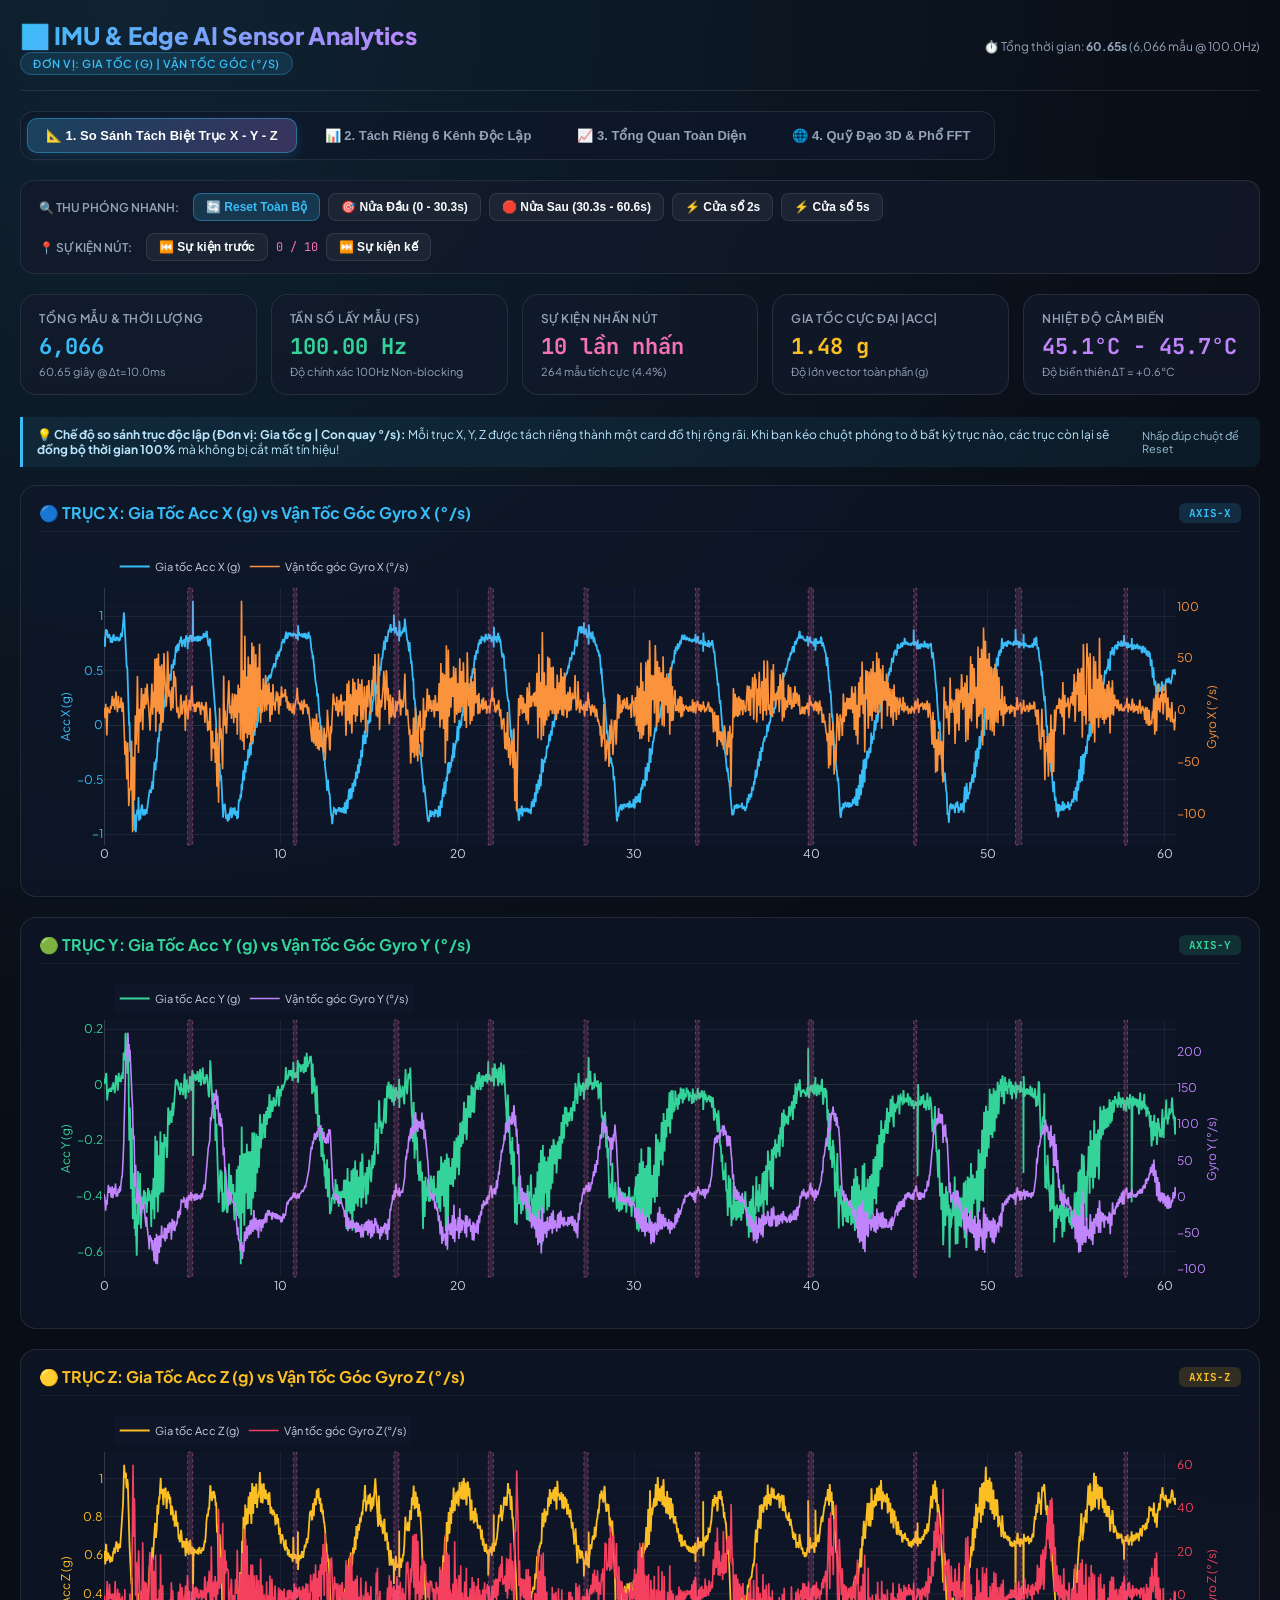
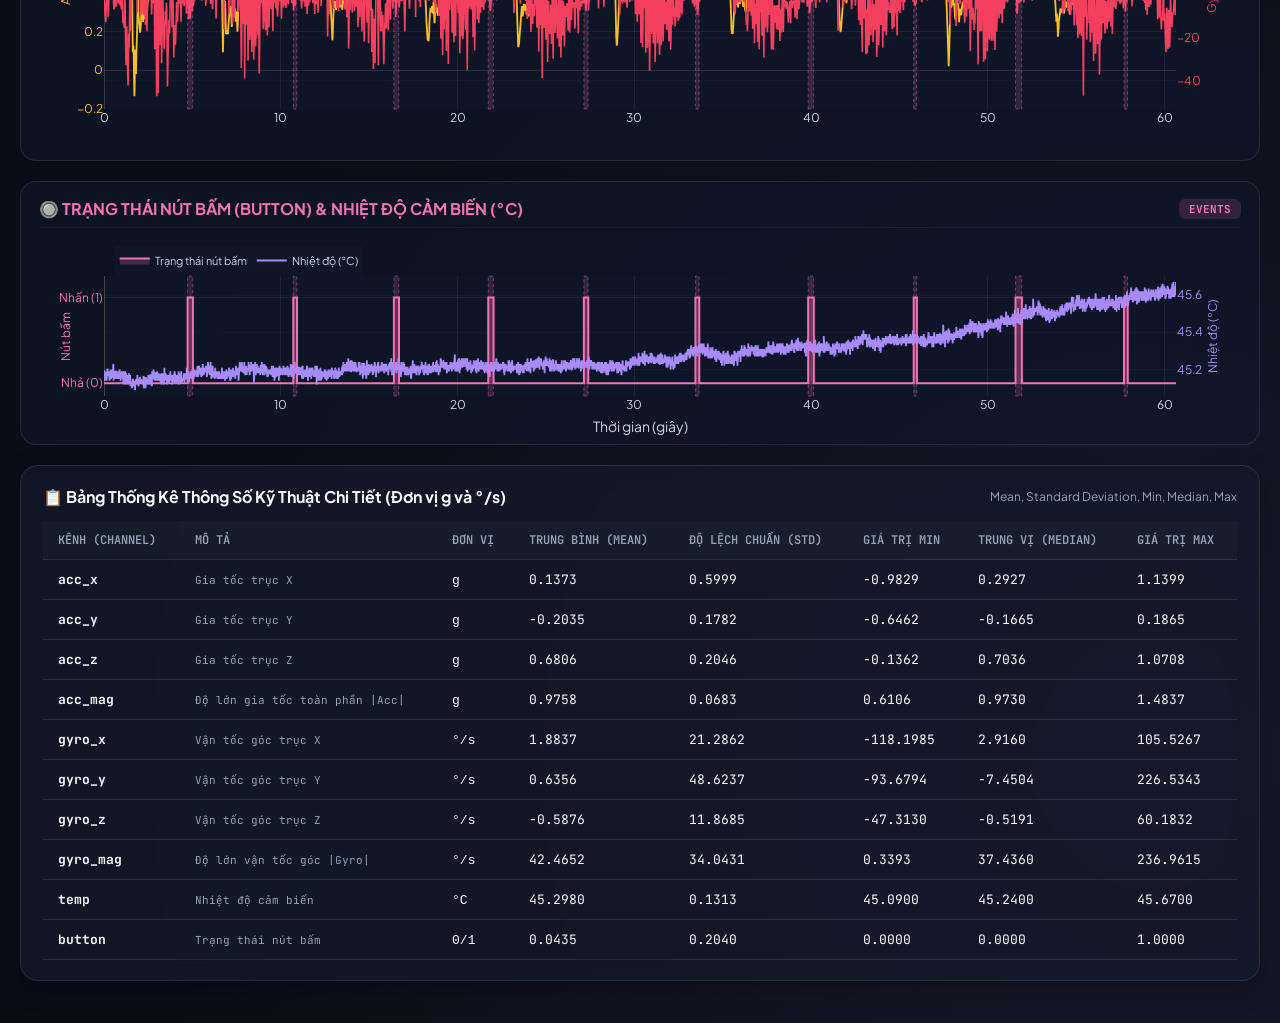
==== commit fb0d91d4: "separate visualization" ====
--- a/data/dashboard.html
+++ b/data/dashboard.html
@@ -367,7 +367,7 @@
                 <span class="badge">Đơn vị: Gia tốc (g) | Vận tốc góc (°/s)</span>
             </div>
             <div class="toolbar-group">
-                <span style="font-size:12px; color: var(--text-muted);">⏱️ Tổng thời gian: <strong>0.00s</strong> (3,924 mẫu @ 1111111.1Hz)</span>
+                <span style="font-size:12px; color: var(--text-muted);">⏱️ Tổng thời gian: <strong>60.65s</strong> (6,066 mẫu @ 100.0Hz)</span>
             </div>
         </header>
 
@@ -392,15 +392,15 @@
             <div class="toolbar-group">
                 <span class="toolbar-title">🔍 Thu phóng nhanh:</span>
                 <button class="btn btn-primary" onclick="resetAllZoom()">🔄 Reset Toàn Bộ</button>
-                <button class="btn" onclick="zoomQuick(0, 0.00)">🎯 Nửa Đầu (0 - 0.0s)</button>
-                <button class="btn" onclick="zoomQuick(0.00, 0.00)">🛑 Nửa Sau (0.0s - 0.0s)</button>
+                <button class="btn" onclick="zoomQuick(0, 30.32)">🎯 Nửa Đầu (0 - 30.3s)</button>
+                <button class="btn" onclick="zoomQuick(30.32, 60.65)">🛑 Nửa Sau (30.3s - 60.6s)</button>
                 <button class="btn" onclick="zoomWindow(2.0)">⚡ Cửa sổ 2s</button>
                 <button class="btn" onclick="zoomWindow(5.0)">⚡ Cửa sổ 5s</button>
             </div>
             <div class="toolbar-group">
                 <span class="toolbar-title">📍 Sự kiện Nút:</span>
                 <button class="btn" onclick="prevButtonEvent()">⏮️ Sự kiện trước</button>
-                <span id="btn-event-counter" style="font-size:12px; font-family:'JetBrains Mono'; color:var(--accent-pink);">0 / 6</span>
+                <span id="btn-event-counter" style="font-size:12px; font-family:'JetBrains Mono'; color:var(--accent-pink);">0 / 10</span>
                 <button class="btn" onclick="nextButtonEvent()">⏭️ Sự kiện kế</button>
             </div>
         </div>
@@ -409,28 +409,28 @@
         <div class="stats-grid">
             <div class="stat-card">
                 <div class="stat-label">Tổng Mẫu & Thời Lượng</div>
-                <div class="stat-value" style="color: var(--primary);">3,924</div>
-                <div class="stat-sub">0.00 giây @ Δt=0.0ms</div>
+                <div class="stat-value" style="color: var(--primary);">6,066</div>
+                <div class="stat-sub">60.65 giây @ Δt=10.0ms</div>
             </div>
             <div class="stat-card">
                 <div class="stat-label">Tần Số Lấy Mẫu (Fs)</div>
-                <div class="stat-value" style="color: var(--accent-green);">1111111.11 Hz</div>
+                <div class="stat-value" style="color: var(--accent-green);">100.00 Hz</div>
                 <div class="stat-sub">Độ chính xác 100Hz Non-blocking</div>
             </div>
             <div class="stat-card">
                 <div class="stat-label">Sự Kiện Nhấn Nút</div>
-                <div class="stat-value" style="color: var(--accent-pink);">6 lần nhấn</div>
-                <div class="stat-sub">157 mẫu tích cực (4.0%)</div>
+                <div class="stat-value" style="color: var(--accent-pink);">10 lần nhấn</div>
+                <div class="stat-sub">264 mẫu tích cực (4.4%)</div>
             </div>
             <div class="stat-card">
                 <div class="stat-label">Gia Tốc Cực Đại |Acc|</div>
-                <div class="stat-value" style="color: var(--accent-amber);">169.32 g</div>
+                <div class="stat-value" style="color: var(--accent-amber);">1.48 g</div>
                 <div class="stat-sub">Độ lớn vector toàn phần (g)</div>
             </div>
             <div class="stat-card">
                 <div class="stat-label">Nhiệt Độ Cảm Biến</div>
-                <div class="stat-value" style="color: var(--accent-purple);">32.4°C - 32.6°C</div>
-                <div class="stat-sub">Độ biến thiên ΔT = +0.2°C</div>
+                <div class="stat-value" style="color: var(--accent-purple);">45.1°C - 45.7°C</div>
+                <div class="stat-sub">Độ biến thiên ΔT = +0.6°C</div>
             </div>
         </div>
 
@@ -524,7 +524,7 @@
                 <div class="card">
                     <div class="card-header">
                         <div class="card-title">⚡ Phổ Tần Số FFT (Gia Tốc g & Vận Tốc Góc °/s)</div>
-                        <span class="card-desc">Phân tích tần số dao động (0 - 555555.6Hz)</span>
+                        <span class="card-desc">Phân tích tần số dao động (0 - 50.0Hz)</span>
                     </div>
                     <div id="chart-fft" class="plot-container-sm"></div>
                 </div>
@@ -557,98 +557,98 @@
         <td><strong>acc_x</strong></td>
         <td><span style="color: var(--text-muted); font-size:11px;">Gia tốc trục X</span></td>
         <td><code>g</code></td>
-        <td>0.6103</td>
-        <td>0.4970</td>
-        <td>-0.9591</td>
-        <td>0.8808</td>
-        <td>1.3431</td>
+        <td>0.1373</td>
+        <td>0.5999</td>
+        <td>-0.9829</td>
+        <td>0.2927</td>
+        <td>1.1399</td>
     </tr>
     <tr>
         <td><strong>acc_y</strong></td>
         <td><span style="color: var(--text-muted); font-size:11px;">Gia tốc trục Y</span></td>
         <td><code>g</code></td>
-        <td>-2.8904</td>
-        <td>17.9082</td>
-        <td>-80.3664</td>
-        <td>-3.2672</td>
-        <td>78.4580</td>
+        <td>-0.2035</td>
+        <td>0.1782</td>
+        <td>-0.6462</td>
+        <td>-0.1665</td>
+        <td>0.1865</td>
     </tr>
     <tr>
         <td><strong>acc_z</strong></td>
         <td><span style="color: var(--text-muted); font-size:11px;">Gia tốc trục Z</span></td>
         <td><code>g</code></td>
-        <td>1.2310</td>
-        <td>58.9453</td>
-        <td>-124.5191</td>
-        <td>-6.0458</td>
-        <td>164.8397</td>
+        <td>0.6806</td>
+        <td>0.2046</td>
+        <td>-0.1362</td>
+        <td>0.7036</td>
+        <td>1.0708</td>
     </tr>
     <tr>
         <td><strong>acc_mag</strong></td>
         <td><span style="color: var(--text-muted); font-size:11px;">Độ lớn gia tốc toàn phần |Acc|</span></td>
         <td><code>g</code></td>
-        <td>50.0025</td>
-        <td>36.1229</td>
-        <td>0.5949</td>
-        <td>46.9462</td>
-        <td>169.3234</td>
+        <td>0.9758</td>
+        <td>0.0683</td>
+        <td>0.6106</td>
+        <td>0.9730</td>
+        <td>1.4837</td>
     </tr>
     <tr>
         <td><strong>gyro_x</strong></td>
         <td><span style="color: var(--text-muted); font-size:11px;">Vận tốc góc trục X</span></td>
         <td><code>°/s</code></td>
-        <td>-0.9176</td>
-        <td>11.7028</td>
-        <td>-46.6107</td>
-        <td>-0.4885</td>
-        <td>48.2901</td>
+        <td>1.8837</td>
+        <td>21.2862</td>
+        <td>-118.1985</td>
+        <td>2.9160</td>
+        <td>105.5267</td>
     </tr>
     <tr>
         <td><strong>gyro_y</strong></td>
         <td><span style="color: var(--text-muted); font-size:11px;">Vận tốc góc trục Y</span></td>
         <td><code>°/s</code></td>
-        <td>-30.0741</td>
-        <td>51.9238</td>
-        <td>-151.7200</td>
-        <td>-1.6950</td>
-        <td>18.5000</td>
+        <td>0.6356</td>
+        <td>48.6237</td>
+        <td>-93.6794</td>
+        <td>-7.4504</td>
+        <td>226.5343</td>
     </tr>
     <tr>
         <td><strong>gyro_z</strong></td>
         <td><span style="color: var(--text-muted); font-size:11px;">Vận tốc góc trục Z</span></td>
         <td><code>°/s</code></td>
-        <td>19.7607</td>
-        <td>34.7077</td>
-        <td>-35.1500</td>
-        <td>21.1750</td>
-        <td>89.0000</td>
+        <td>-0.5876</td>
+        <td>11.8685</td>
+        <td>-47.3130</td>
+        <td>-0.5191</td>
+        <td>60.1832</td>
     </tr>
     <tr>
         <td><strong>gyro_mag</strong></td>
         <td><span style="color: var(--text-muted); font-size:11px;">Độ lớn vận tốc góc |Gyro|</span></td>
         <td><code>°/s</code></td>
-        <td>56.5067</td>
-        <td>46.2597</td>
-        <td>1.8058</td>
-        <td>30.9718</td>
-        <td>158.5980</td>
+        <td>42.4652</td>
+        <td>34.0431</td>
+        <td>0.3393</td>
+        <td>37.4360</td>
+        <td>236.9615</td>
     </tr>
     <tr>
         <td><strong>temp</strong></td>
         <td><span style="color: var(--text-muted); font-size:11px;">Nhiệt độ cảm biến</span></td>
         <td><code>°C</code></td>
-        <td>32.5348</td>
-        <td>0.0463</td>
-        <td>32.4000</td>
-        <td>32.5400</td>
-        <td>32.6300</td>
+        <td>45.2980</td>
+        <td>0.1313</td>
+        <td>45.0900</td>
+        <td>45.2400</td>
+        <td>45.6700</td>
     </tr>
     <tr>
         <td><strong>button</strong></td>
         <td><span style="color: var(--text-muted); font-size:11px;">Trạng thái nút bấm</span></td>
         <td><code>0/1</code></td>
-        <td>0.0400</td>
-        <td>0.1960</td>
+        <td>0.0435</td>
+        <td>0.2040</td>
         <td>0.0000</td>
         <td>0.0000</td>
         <td>1.0000</td>
@@ -661,7 +661,7 @@
 
     <!-- Script Logic -->
     <script>
-        const rawData = {"time": [0.0, -0.0, -0.0, -0.0, -0.0, -0.0, -0.0, -0.0, -0.0001, -0.0001, -0.0, -0.0, -0.0, -0.0, -0.0, -0.0001, -0.0001, -0.0001, -0.0001, -0.0001, -0.0001, -0.0001, -0.0001, -0.0001, -0.0, -0.0, -0.0, -0.0, -0.0, -0.0, -0.0001, -0.0001, -0.0, -0.0001, -0.0, -0.0, -0.0, -0.0, -0.0, -0.0, -0.0, -0.0, -0.0, -0.0, -0.0, -0.0001, -0.0001, -0.0, -0.0, -0.0, -0.0, -0.0001, -0.0, -0.0, -0.0, -0.0, -0.0, -0.0, -0.0, -0.0, -0.0, -0.0, -0.0, -0.0, -0.0, -0.0, -0.0001, -0.0001, -0.0001, -0.0, -0.0, -0.0001, -0.0001, -0.0001, -0.0, -0.0, -0.0, -0.0001, -0.0001, -0.0001, -0.0, -0.0, -0.0, -0.0, -0.0, -0.0, -0.0, -0.0, -0.0, -0.0001, -0.0001, -0.0001, -0.0001, -0.0, -0.0, -0.0, -0.0, -0.0, -0.0, -0.0, -0.0, -0.0, -0.0, -0.0, -0.0, -0.0, -0.0, -0.0, -0.0, -0.0, -0.0, -0.0, -0.0, -0.0, -0.0, -0.0, -0.0, -0.0, -0.0, -0.0, -0.0, -0.0, -0.0, -0.0, -0.0, -0.0, 0.0, 0.0, 0.0, -0.0, -0.0, -0.0, -0.0, -0.0, -0.0, -0.0, -0.0, -0.0, -0.0, -0.0, -0.0, -0.0, -0.0, -0.0, -0.0, -0.0, -0.0, -0.0, -0.0, -0.0, -0.0, -0.0, -0.0, -0.0, -0.0, -0.0, -0.0, -0.0, 0.0, -0.0, -0.0, 0.0, 0.0, 0.0, 0.0, -0.0, -0.0, -0.0, -0.0, -0.0, -0.0, -0.0, 0.0, 0.0, 0.0, 0.0, 0.0, 0.0, 0.0, 0.0, 0.0, 0.0001, 0.0, 0.0, 0.0, 0.0001, 0.0001, 0.0, 0.0, -0.0, 0.0, 0.0001, 0.0001, 0.0001, 0.0, 0.0, 0.0, 0.0, -0.0, -0.0001, -0.0001, -0.0001, -0.0002, -0.0002, -0.0002, -0.0001, -0.0001, -0.0, -0.0001, -0.0001, -0.0001, -0.0001, -0.0001, -0.0001, -0.0001, -0.0001, -0.0001, -0.0001, -0.0001, -0.0001, -0.0002, -0.0003, -0.0002, -0.0002, -0.0002, -0.0001, -0.0001, -0.0001, -0.0001, -0.0001, -0.0001, -0.0002, -0.0002, -0.0001, -0.0001, -0.0001, -0.0002, -0.0002, -0.0002, -0.0002, -0.0002, -0.0003, -0.0002, -0.0002, -0.0002, -0.0002, -0.0002, -0.0003, -0.0003, -0.0003, -0.0002, -0.0001, -0.0001, -0.0001, -0.0002, -0.0002, -0.0003, -0.0003, -0.0003, -0.0003, -0.0003, -0.0003, -0.0003, -0.0003, -0.0003, -0.0003, -0.0004, -0.0004, -0.0003, -0.0003, -0.0003, -0.0003, -0.0003, -0.0003, -0.0003, -0.0004, -0.0005, -0.0005, -0.0005, -0.0005, -0.0004, -0.0004, -0.0004, -0.0005, -0.0005, -0.0005, -0.0004, -0.0004, -0.0003, -0.0003, -0.0004, -0.0004, -0.0004, -0.0005, -0.0005, -0.0005, -0.0005, -0.0005, -0.0005, -0.0005, -0.0005, -0.0005, -0.0005, -0.0005, -0.0005, -0.0005, -0.0005, -0.0005, -0.0005, -0.0005, -0.0005, -0.0005, -0.0005, -0.0005, -0.0006, -0.0006, -0.0005, -0.0005, -0.0004, -0.0004, -0.0004, -0.0005, -0.0005, -0.0005, -0.0005, -0.0005, -0.0005, -0.0004, -0.0004, -0.0004, -0.0004, -0.0004, -0.0005, -0.0005, -0.0005, -0.0005, -0.0005, -0.0005, -0.0004, -0.0004, -0.0004, -0.0005, -0.0005, -0.0005, -0.0005, -0.0004, -0.0004, -0.0004, -0.0004, -0.0004, -0.0005, -0.0005, -0.0005, -0.0004, -0.0004, -0.0004, -0.0004, -0.0005, -0.0005, -0.0005, -0.0005, -0.0004, -0.0004, -0.0004, -0.0004, -0.0004, -0.0004, -0.0005, -0.0005, -0.0005, -0.0005, -0.0005, -0.0004, -0.0003, -0.0003, -0.0003, -0.0003, -0.0004, -0.0004, -0.0005, -0.0005, -0.0005, -0.0004, -0.0003, -0.0003, -0.0003, -0.0003, -0.0004, -0.0004, -0.0005, -0.0005, -0.0004, -0.0004, -0.0003, -0.0003, -0.0002, -0.0003, -0.0004, -0.0005, -0.0005, -0.0004, -0.0004, -0.0003, -0.0002, -0.0001, -0.0001, -0.0002, -0.0003, -0.0003, -0.0003, -0.0003, -0.0003, -0.0003, -0.0002, -0.0002, -0.0002, -0.0002, -0.0003, -0.0003, -0.0003, -0.0002, -0.0002, -0.0002, -0.0001, -0.0001, -0.0002, -0.0003, -0.0003, -0.0003, -0.0003, -0.0002, -0.0002, -0.0001, -0.0001, -0.0001, -0.0002, -0.0002, -0.0003, -0.0003, -0.0002, -0.0001, -0.0001, -0.0, -0.0, -0.0001, -0.0002, -0.0003, -0.0002, -0.0002, -0.0001, -0.0001, -0.0001, -0.0001, -0.0001, -0.0002, -0.0002, -0.0003, -0.0003, -0.0002, -0.0001, -0.0, -0.0, -0.0, -0.0001, -0.0001, -0.0001, -0.0001, -0.0002, -0.0002, -0.0001, -0.0001, -0.0001, -0.0001, -0.0, -0.0, -0.0, -0.0001, -0.0001, -0.0001, -0.0001, -0.0001, -0.0001, -0.0, -0.0, 0.0, 0.0, -0.0, -0.0001, -0.0001, -0.0001, -0.0001, -0.0, -0.0, -0.0, -0.0, -0.0, 0.0, 0.0, 0.0, 0.0, 0.0, -0.0, -0.0001, -0.0001, -0.0001, -0.0, -0.0, 0.0, 0.0, 0.0, 0.0, 0.0, 0.0, 0.0, 0.0001, 0.0001, 0.0, 0.0, 0.0, 0.0, 0.0, 0.0, 0.0, 0.0, 0.0, 0.0, -0.0, -0.0, -0.0, 0.0, 0.0, 0.0, 0.0, 0.0, 0.0001, 0.0, 0.0, 0.0, -0.0, -0.0, -0.0, 0.0, 0.0001, 0.0001, 0.0001, 0.0, 0.0, 0.0, 0.0, 0.0, 0.0, 0.0001, 0.0, 0.0, 0.0, 0.0, 0.0, 0.0, 0.0, 0.0, 0.0, -0.0, 0.0, 0.0, 0.0, 0.0001, 0.0001, 0.0, 0.0, 0.0, 0.0, 0.0, 0.0, 0.0, 0.0, 0.0, -0.0, -0.0, -0.0, -0.0, 0.0, 0.0, 0.0001, 0.0001, 0.0001, 0.0001, 0.0001, 0.0, 0.0, -0.0, -0.0, -0.0, -0.0, 0.0, 0.0001, 0.0001, 0.0001, 0.0001, 0.0001, 0.0001, 0.0, 0.0, 0.0, 0.0, 0.0001, 0.0001, 0.0001, 0.0001, 0.0001, 0.0001, 0.0001, 0.0001, 0.0001, 0.0001, 0.0, 0.0, 0.0001, 0.0001, 0.0001, 0.0001, 0.0, 0.0001, 0.0001, 0.0, 0.0001, 0.0001, 0.0001, 0.0, 0.0, 0.0, 0.0, 0.0001, 0.0001, 0.0001, 0.0001, 0.0001, 0.0001, 0.0001, 0.0001, 0.0001, 0.0001, 0.0, 0.0, 0.0, 0.0, 0.0001, 0.0001, 0.0001, 0.0001, 0.0, 0.0, 0.0, 0.0, 0.0, 0.0, 0.0, 0.0, 0.0, 0.0, 0.0001, 0.0001, 0.0001, 0.0001, 0.0001, 0.0001, 0.0, 0.0001, 0.0001, 0.0001, 0.0, 0.0, 0.0, 0.0, 0.0, 0.0001, 0.0001, 0.0001, 0.0001, 0.0001, 0.0001, 0.0001, 0.0, 0.0, 0.0, 0.0, 0.0001, 0.0001, 0.0001, 0.0001, 0.0001, 0.0001, 0.0, 0.0, 0.0, 0.0, 0.0001, 0.0001, 0.0001, 0.0001, 0.0, 0.0, 0.0, 0.0, 0.0, -0.0, -0.0, 0.0, 0.0, 0.0001, 0.0001, 0.0, 0.0, 0.0, 0.0, 0.0, 0.0001, 0.0001, 0.0001, 0.0001, 0.0001, 0.0001, 0.0001, 0.0, 0.0, 0.0, 0.0, 0.0, 0.0001, 0.0001, 0.0001, 0.0, -0.0, -0.0001, -0.0, -0.0, 0.0, 0.0, -0.0, -0.0001, -0.0001, -0.0001, -0.0001, -0.0001, -0.0001, -0.0, -0.0, -0.0001, -0.0002, -0.0002, -0.0003, -0.0002, -0.0002, -0.0001, -0.0, 0.0, -0.0, -0.0001, -0.0001, -0.0002, -0.0002, -0.0002, -0.0002, -0.0002, -0.0002, -0.0002, -0.0002, -0.0002, -0.0002, -0.0003, -0.0003, -0.0004, -0.0003, -0.0003, -0.0002, -0.0002, -0.0002, -0.0003, -0.0003, -0.0003, -0.0003, -0.0003, -0.0002, -0.0002, -0.0002, -0.0003, -0.0003, -0.0003, -0.0003, -0.0003, -0.0003, -0.0004, -0.0004, -0.0004, -0.0004, -0.0004, -0.0004, -0.0005, -0.0005, -0.0005, -0.0005, -0.0004, -0.0004, -0.0004, -0.0003, -0.0003, -0.0003, -0.0004, -0.0004, -0.0005, -0.0005, -0.0005, -0.0004, -0.0004, -0.0004, -0.0004, -0.0004, -0.0004, -0.0003, -0.0003, -0.0003, -0.0004, -0.0005, -0.0006, -0.0006, -0.0006, -0.0005, -0.0005, -0.0004, -0.0004, -0.0004, -0.0005, -0.0005, -0.0006, -0.0006, -0.0006, -0.0005, -0.0005, -0.0005, -0.0005, -0.0005, -0.0005, -0.0005, -0.0005, -0.0006, -0.0006, -0.0006, -0.0006, -0.0005, -0.0005, -0.0005, -0.0005, -0.0005, -0.0005, -0.0005, -0.0005, -0.0005, -0.0005, -0.0005, -0.0005, -0.0005, -0.0005, -0.0005, -0.0005, -0.0005, -0.0005, -0.0005, -0.0005, -0.0005, -0.0005, -0.0005, -0.0005, -0.0005, -0.0005, -0.0005, -0.0005, -0.0005, -0.0005, -0.0005, -0.0005, -0.0005, -0.0005, -0.0005, -0.0005, -0.0006, -0.0005, -0.0005, -0.0005, -0.0005, -0.0005, -0.0005, -0.0005, -0.0005, -0.0005, -0.0006, -0.0006, -0.0005, -0.0005, -0.0005, -0.0005, -0.0005, -0.0005, -0.0005, -0.0005, -0.0005, -0.0005, -0.0005, -0.0005, -0.0004, -0.0004, -0.0004, -0.0004, -0.0004, -0.0004, -0.0004, -0.0004, -0.0004, -0.0004, -0.0005, -0.0005, -0.0005, -0.0005, -0.0004, -0.0003, -0.0003, -0.0003, -0.0003, -0.0004, -0.0005, -0.0005, -0.0004, -0.0004, -0.0003, -0.0003, -0.0003, -0.0002, -0.0003, -0.0004, -0.0005, -0.0005, -0.0005, -0.0004, -0.0003, -0.0001, -0.0001, -0.0003, -0.0004, -0.0006, -0.0006, -0.0005, -0.0005, -0.0004, -0.0003, -0.0003, -0.0003, -0.0003, -0.0003, -0.0004, -0.0005, -0.0005, -0.0005, -0.0004, -0.0004, -0.0003, -0.0002, -0.0002, -0.0003, -0.0003, -0.0003, -0.0004, -0.0003, -0.0003, -0.0003, -0.0002, -0.0002, -0.0002, -0.0003, -0.0003, -0.0003, -0.0003, -0.0003, -0.0003, -0.0002, -0.0002, -0.0002, -0.0003, -0.0003, -0.0004, -0.0004, -0.0003, -0.0003, -0.0002, -0.0002, -0.0002, -0.0002, -0.0002, -0.0003, -0.0003, -0.0004, -0.0004, -0.0003, -0.0003, -0.0002, -0.0002, -0.0002, -0.0002, -0.0003, -0.0004, -0.0004, -0.0003, -0.0002, -0.0002, -0.0001, -0.0001, -0.0002, -0.0002, -0.0003, -0.0004, -0.0004, -0.0003, -0.0002, -0.0002, -0.0002, -0.0002, -0.0002, -0.0002, -0.0003, -0.0004, -0.0003, -0.0003, -0.0002, -0.0002, -0.0001, -0.0002, -0.0002, -0.0002, -0.0002, -0.0002, -0.0002, -0.0002, -0.0002, -0.0002, -0.0002, -0.0002, -0.0002, -0.0002, -0.0002, -0.0001, -0.0001, -0.0001, -0.0002, -0.0001, -0.0002, -0.0002, -0.0002, -0.0002, -0.0002, -0.0002, -0.0002, -0.0001, -0.0001, -0.0001, -0.0001, -0.0001, -0.0001, -0.0001, -0.0001, -0.0001, -0.0001, -0.0001, -0.0002, -0.0002, -0.0002, -0.0002, -0.0002, -0.0001, -0.0001, -0.0001, -0.0001, -0.0001, -0.0001, -0.0001, -0.0001, -0.0001, -0.0001, -0.0001, -0.0002, -0.0001, -0.0001, -0.0001, -0.0001, -0.0001, -0.0001, -0.0001, -0.0001, -0.0001, -0.0001, -0.0001, -0.0001, -0.0001, -0.0001, -0.0001, -0.0001, -0.0001, -0.0001, -0.0001, -0.0001, -0.0001, -0.0001, -0.0001, -0.0001, -0.0001, -0.0001, -0.0, -0.0, -0.0, 0.0, 0.0, 0.0001, 0.0, 0.0, 0.0, 0.0, 0.0, -0.0, -0.0, -0.0, -0.0, -0.0, 0.0, 0.0, 0.0, 0.0, 0.0, -0.0, -0.0001, -0.0001, 0.0, 0.0001, 0.0001, 0.0001, 0.0001, 0.0001, 0.0001, 0.0, -0.0, -0.0001, -0.0, -0.0, 0.0, 0.0001, 0.0001, 0.0001, 0.0, -0.0, -0.0001, -0.0, 0.0, 0.0, -0.0, -0.0, 0.0, 0.0, 0.0, 0.0, 0.0, 0.0, -0.0, -0.0, 0.0, 0.0001, 0.0001, 0.0001, 0.0, 0.0, 0.0, -0.0, -0.0, 0.0, 0.0, 0.0, -0.0, -0.0, -0.0, -0.0, 0.0, 0.0001, 0.0001, 0.0, -0.0, -0.0, -0.0, 0.0, 0.0, 0.0001, 0.0001, 0.0001, 0.0, -0.0, -0.0, 0.0, 0.0001, 0.0001, 0.0001, 0.0, 0.0, 0.0, 0.0, 0.0, 0.0, 0.0001, 0.0001, 0.0001, 0.0, 0.0, 0.0, 0.0001, 0.0001, 0.0, -0.0, 0.0, 0.0001, 0.0001, 0.0001, 0.0001, 0.0, 0.0, 0.0, 0.0, 0.0, -0.0, 0.0001, 0.0, 0.0001, 0.0001, 0.0001, 0.0001, 0.0001, 0.0, 0.0, 0.0, 0.0, 0.0, 0.0001, 0.0001, 0.0001, 0.0001, 0.0, 0.0, 0.0, -0.0, 0.0, 0.0, 0.0, 0.0, 0.0, 0.0, 0.0001, 0.0001, 0.0001, 0.0001, 0.0001, 0.0001, 0.0, 0.0, 0.0, 0.0, 0.0001, 0.0001, 0.0001, 0.0001, 0.0001, 0.0001, 0.0, -0.0, 0.0, 0.0, 0.0001, 0.0001, 0.0001, 0.0001, 0.0001, 0.0001, 0.0, 0.0, 0.0, 0.0, 0.0001, 0.0001, 0.0001, 0.0001, 0.0, 0.0, 0.0, 0.0, 0.0, 0.0, 0.0, 0.0, 0.0001, 0.0001, 0.0001, 0.0001, 0.0001, 0.0001, 0.0001, 0.0, 0.0, 0.0, 0.0, 0.0, 0.0, 0.0, 0.0, 0.0, 0.0, 0.0, 0.0001, 0.0001, 0.0001, 0.0001, 0.0001, 0.0001, 0.0001, 0.0001, 0.0001, 0.0001, 0.0001, 0.0001, 0.0001, 0.0001, 0.0001, 0.0001, 0.0001, 0.0001, 0.0001, 0.0001, 0.0002, 0.0002, 0.0002, 0.0001, 0.0001, 0.0001, 0.0001, 0.0001, 0.0002, 0.0001, 0.0001, 0.0001, 0.0, 0.0001, 0.0001, 0.0001, 0.0002, 0.0002, 0.0001, 0.0001, 0.0, -0.0, -0.0, 0.0, 0.0001, 0.0002, 0.0002, 0.0001, 0.0001, 0.0, 0.0, 0.0, 0.0, 0.0, -0.0, -0.0, 0.0, 0.0, 0.0, 0.0, 0.0, 0.0, -0.0, -0.0, -0.0, 0.0, 0.0, 0.0, -0.0, -0.0, -0.0001, -0.0001, -0.0001, -0.0001, -0.0001, -0.0002, -0.0001, -0.0001, -0.0, -0.0001, -0.0002, -0.0003, -0.0004, -0.0004, -0.0004, -0.0003, -0.0003, -0.0002, -0.0002, -0.0002, -0.0003, -0.0004, -0.0004, -0.0003, -0.0003, -0.0002, -0.0002, -0.0004, -0.0005, -0.0005, -0.0005, -0.0005, -0.0004, -0.0003, -0.0002, -0.0002, -0.0003, -0.0004, -0.0005, -0.0006, -0.0006, -0.0005, -0.0005, -0.0004, -0.0004, -0.0004, -0.0004, -0.0003, -0.0003, -0.0003, -0.0004, -0.0004, -0.0004, -0.0004, -0.0004, -0.0003, -0.0003, -0.0003, -0.0003, -0.0004, -0.0004, -0.0004, -0.0004, -0.0004, -0.0004, -0.0004, -0.0004, -0.0004, -0.0004, -0.0004, -0.0004, -0.0004, -0.0004, -0.0004, -0.0004, -0.0004, -0.0004, -0.0003, -0.0003, -0.0002, -0.0003, -0.0003, -0.0004, -0.0004, -0.0004, -0.0003, -0.0003, -0.0002, -0.0002, -0.0003, -0.0003, -0.0005, -0.0005, -0.0005, -0.0005, -0.0004, -0.0003, -0.0002, -0.0002, -0.0003, -0.0004, -0.0004, -0.0004, -0.0004, -0.0003, -0.0002, -0.0002, -0.0001, -0.0002, -0.0003, -0.0004, -0.0004, -0.0004, -0.0003, -0.0002, -0.0001, -0.0001, -0.0002, -0.0004, -0.0005, -0.0005, -0.0004, -0.0003, -0.0002, -0.0001, -0.0001, -0.0001, -0.0002, -0.0003, -0.0004, -0.0004, -0.0003, -0.0002, -0.0001, -0.0001, -0.0, -0.0001, -0.0002, -0.0003, -0.0004, -0.0004, -0.0003, -0.0001, 0.0, 0.0001, 0.0001, -0.0, -0.0002, -0.0003, -0.0003, -0.0002, -0.0001, -0.0, 0.0, 0.0001, -0.0, -0.0001, -0.0003, -0.0003, -0.0002, -0.0001, 0.0, 0.0001, 0.0001, -0.0, -0.0001, -0.0003, -0.0004, -0.0004, -0.0003, -0.0001, -0.0, -0.0, 0.0, -0.0, -0.0001, -0.0002, -0.0003, -0.0002, -0.0001, -0.0001, -0.0, 0.0, 0.0, 0.0, -0.0, -0.0001, -0.0001, -0.0001, -0.0001, -0.0001, -0.0001, -0.0001, -0.0001, -0.0001, -0.0001, -0.0001, -0.0001, -0.0001, -0.0001, -0.0001, -0.0, -0.0, -0.0, -0.0, -0.0, 0.0, 0.0, 0.0, 0.0, 0.0, 0.0, 0.0, 0.0, 0.0, 0.0, 0.0, 0.0, 0.0, 0.0, 0.0, -0.0, 0.0, 0.0, 0.0001, 0.0001, 0.0001, 0.0001, 0.0001, 0.0001, 0.0001, 0.0001, 0.0001, 0.0001, 0.0001, 0.0001, 0.0001, 0.0001, 0.0002, 0.0002, 0.0001, 0.0002, 0.0002, 0.0002, 0.0001, 0.0001, 0.0001, 0.0001, 0.0001, 0.0001, 0.0001, 0.0002, 0.0002, 0.0002, 0.0001, 0.0001, 0.0001, 0.0001, 0.0001, 0.0002, 0.0002, 0.0002, 0.0002, 0.0001, 0.0001, 0.0001, 0.0001, 0.0001, 0.0001, 0.0001, 0.0001, 0.0002, 0.0002, 0.0001, 0.0001, 0.0001, 0.0001, 0.0002, 0.0002, 0.0002, 0.0001, 0.0001, 0.0001, 0.0001, 0.0001, 0.0002, 0.0002, 0.0001, 0.0001, 0.0001, 0.0002, 0.0001, 0.0001, 0.0001, 0.0001, 0.0, 0.0, 0.0, 0.0001, 0.0001, 0.0001, 0.0001, 0.0001, 0.0, 0.0001, 0.0001, 0.0001, 0.0001, 0.0001, 0.0001, 0.0001, 0.0001, 0.0001, 0.0002, 0.0001, 0.0001, 0.0001, 0.0001, 0.0001, 0.0001, 0.0001, 0.0001, 0.0001, 0.0001, 0.0001, 0.0001, 0.0001, 0.0001, 0.0001, 0.0001, 0.0001, 0.0001, 0.0001, 0.0001, 0.0001, 0.0001, 0.0001, 0.0001, 0.0001, 0.0001, 0.0001, 0.0001, 0.0001, 0.0001, 0.0001, 0.0001, 0.0001, 0.0001, 0.0001, 0.0001, 0.0001, 0.0001, 0.0001, 0.0001, 0.0001, 0.0001, 0.0001, 0.0001, 0.0001, 0.0001, 0.0001, 0.0001, 0.0001, 0.0001, 0.0001, 0.0001, 0.0001, 0.0001, 0.0001, 0.0002, 0.0002, 0.0001, 0.0001, 0.0001, 0.0001, 0.0001, 0.0001, 0.0001, 0.0001, 0.0001, 0.0001, 0.0001, 0.0001, 0.0001, 0.0, 0.0, 0.0001, 0.0001, 0.0001, 0.0, 0.0, 0.0, 0.0, 0.0001, 0.0, -0.0, -0.0, 0.0, 0.0, 0.0001, 0.0001, 0.0, 0.0, -0.0, -0.0, -0.0, -0.0, -0.0, -0.0001, -0.0, 0.0, 0.0, 0.0, 0.0, -0.0, 0.0, 0.0, 0.0001, 0.0001, 0.0, 0.0, 0.0, 0.0, 0.0, 0.0, 0.0001, 0.0001, 0.0001, 0.0, 0.0, -0.0, -0.0, -0.0, -0.0, 0.0, 0.0001, 0.0, 0.0, -0.0, -0.0001, -0.0001, -0.0001, -0.0001, -0.0, -0.0, -0.0, -0.0001, -0.0001, -0.0001, -0.0001, -0.0001, -0.0001, -0.0, -0.0, -0.0001, -0.0001, -0.0001, -0.0001, -0.0001, -0.0001, -0.0001, -0.0002, -0.0002, -0.0002, -0.0003, -0.0003, -0.0003, -0.0003, -0.0003, -0.0002, -0.0002, -0.0003, -0.0003, -0.0003, -0.0003, -0.0003, -0.0003, -0.0003, -0.0002, -0.0002, -0.0002, -0.0002, -0.0002, -0.0002, -0.0003, -0.0003, -0.0003, -0.0003, -0.0002, -0.0002, -0.0002, -0.0002, -0.0002, -0.0002, -0.0003, -0.0003, -0.0003, -0.0004, -0.0004, -0.0004, -0.0003, -0.0003, -0.0002, -0.0002, -0.0003, -0.0003, -0.0004, -0.0004, -0.0004, -0.0004, -0.0004, -0.0004, -0.0004, -0.0003, -0.0003, -0.0003, -0.0003, -0.0003, -0.0004, -0.0004, -0.0004, -0.0004, -0.0004, -0.0004, -0.0004, -0.0004, -0.0003, -0.0003, -0.0004, -0.0004, -0.0004, -0.0004, -0.0004, -0.0004, -0.0004, -0.0003, -0.0003, -0.0003, -0.0004, -0.0004, -0.0004, -0.0004, -0.0004, -0.0004, -0.0003, -0.0003, -0.0003, -0.0003, -0.0003, -0.0004, -0.0004, -0.0004, -0.0004, -0.0004, -0.0004, -0.0003, -0.0003, -0.0003, -0.0003, -0.0004, -0.0004, -0.0004, -0.0004, -0.0004, -0.0003, -0.0003, -0.0003, -0.0003, -0.0003, -0.0004, -0.0004, -0.0004, -0.0004, -0.0004, -0.0004, -0.0004, -0.0003, -0.0004, -0.0004, -0.0004, -0.0004, -0.0004, -0.0004, -0.0004, -0.0003, -0.0003, -0.0003, -0.0003, -0.0004, -0.0004, -0.0004, -0.0004, -0.0004, -0.0004, -0.0003, -0.0003, -0.0003, -0.0004, -0.0004, -0.0005, -0.0005, -0.0004, -0.0004, -0.0003, -0.0003, -0.0003, -0.0003, -0.0003, -0.0004, -0.0004, -0.0003, -0.0003, -0.0002, -0.0002, -0.0002, -0.0003, -0.0004, -0.0004, -0.0005, -0.0004, -0.0004, -0.0003, -0.0002, -0.0002, -0.0002, -0.0002, -0.0004, -0.0005, -0.0005, -0.0005, -0.0004, -0.0003, -0.0002, -0.0001, -0.0001, -0.0002, -0.0003, -0.0003, -0.0004, -0.0003, -0.0003, -0.0002, -0.0002, -0.0002, -0.0002, -0.0003, -0.0003, -0.0003, -0.0003, -0.0003, -0.0002, -0.0002, -0.0001, -0.0002, -0.0002, -0.0002, -0.0002, -0.0002, -0.0001, -0.0001, -0.0001, -0.0001, -0.0001, -0.0001, -0.0002, -0.0002, -0.0002, -0.0002, -0.0001, -0.0001, -0.0001, -0.0001, -0.0001, -0.0002, -0.0002, -0.0001, -0.0001, -0.0002, -0.0002, -0.0002, -0.0003, -0.0002, -0.0002, -0.0001, -0.0001, -0.0001, -0.0001, -0.0001, -0.0002, -0.0002, -0.0002, -0.0002, -0.0001, -0.0001, -0.0001, -0.0, -0.0, -0.0, -0.0001, -0.0002, -0.0002, -0.0002, -0.0002, -0.0002, -0.0001, -0.0001, -0.0001, -0.0001, -0.0001, -0.0001, -0.0002, -0.0002, -0.0002, -0.0002, -0.0001, -0.0001, -0.0001, -0.0002, -0.0002, -0.0002, -0.0002, -0.0001, -0.0001, -0.0, -0.0, -0.0, -0.0, -0.0001, -0.0002, -0.0002, -0.0001, -0.0001, -0.0001, -0.0001, -0.0001, -0.0001, -0.0001, -0.0001, -0.0001, -0.0001, -0.0001, -0.0001, -0.0001, -0.0001, -0.0001, -0.0001, -0.0001, -0.0001, -0.0001, -0.0001, -0.0001, -0.0001, -0.0001, -0.0001, -0.0001, -0.0001, -0.0001, -0.0001, -0.0001, -0.0001, -0.0001, -0.0001, -0.0001, -0.0001, -0.0001, -0.0001, -0.0001, -0.0001, -0.0001, -0.0001, -0.0001, -0.0001, -0.0001, -0.0, -0.0, -0.0, -0.0, -0.0, -0.0, 0.0, 0.0, 0.0, 0.0, 0.0001, 0.0, 0.0, -0.0, -0.0, 0.0, 0.0, 0.0001, 0.0001, 0.0001, 0.0, 0.0, 0.0001, 0.0001, 0.0001, 0.0001, 0.0001, 0.0001, 0.0001, 0.0001, 0.0002, 0.0002, 0.0002, 0.0001, 0.0001, 0.0001, 0.0001, 0.0001, 0.0001, 0.0001, 0.0001, 0.0001, 0.0001, 0.0001, 0.0001, 0.0001, 0.0001, 0.0001, 0.0001, 0.0001, 0.0001, 0.0001, 0.0001, 0.0001, 0.0001, 0.0001, 0.0001, 0.0001, 0.0001, 0.0001, 0.0001, 0.0001, 0.0001, 0.0001, 0.0001, 0.0001, 0.0001, 0.0001, 0.0001, 0.0, 0.0, 0.0001, 0.0, 0.0, 0.0, 0.0001, 0.0, 0.0001, 0.0001, 0.0001, 0.0001, 0.0, 0.0, 0.0001, 0.0001, 0.0001, 0.0001, 0.0001, 0.0001, 0.0001, 0.0001, 0.0001, 0.0, 0.0, 0.0, 0.0, 0.0, 0.0, 0.0001, 0.0, 0.0001, 0.0001, 0.0001, 0.0001, 0.0, 0.0001, 0.0001, 0.0001, 0.0001, 0.0001, 0.0001, 0.0001, 0.0001, 0.0001, 0.0001, 0.0001, 0.0001, 0.0001, 0.0001, 0.0001, 0.0001, 0.0, 0.0, 0.0001, 0.0001, 0.0001, 0.0001, 0.0001, 0.0001, 0.0001, 0.0001, 0.0001, 0.0001, 0.0, 0.0, 0.0001, 0.0001, 0.0001, 0.0001, 0.0001, 0.0001, 0.0001, 0.0001, 0.0001, 0.0, 0.0, 0.0, 0.0001, 0.0001, 0.0001, 0.0001, 0.0001, 0.0001, 0.0001, 0.0, 0.0, 0.0, 0.0, 0.0001, 0.0001, 0.0001, 0.0, 0.0, 0.0, 0.0, 0.0, 0.0, 0.0, 0.0, 0.0, 0.0, 0.0001, 0.0, 0.0, 0.0, 0.0, -0.0, -0.0001, -0.0001, -0.0001, -0.0, -0.0, -0.0001, -0.0001, -0.0001, -0.0001, -0.0001, -0.0, -0.0, -0.0, -0.0, -0.0, -0.0, -0.0, -0.0, 0.0, -0.0, -0.0001, -0.0002, -0.0002, -0.0001, -0.0001, -0.0001, -0.0001, -0.0001, -0.0002, -0.0002, -0.0002, -0.0002, -0.0002, -0.0002, -0.0001, -0.0, -0.0, -0.0001, -0.0001, -0.0002, -0.0002, -0.0002, -0.0002, -0.0002, -0.0001, -0.0001, -0.0001, -0.0002, -0.0002, -0.0002, -0.0002, -0.0002, -0.0003, -0.0003, -0.0003, -0.0003, -0.0002, -0.0002, -0.0002, -0.0002, -0.0002, -0.0002, -0.0002, -0.0002, -0.0002, -0.0002, -0.0001, -0.0001, -0.0001, -0.0001, -0.0002, -0.0003, -0.0003, -0.0003, -0.0003, -0.0003, -0.0003, -0.0003, -0.0003, -0.0002, -0.0002, -0.0001, -0.0002, -0.0003, -0.0004, -0.0005, -0.0005, -0.0005, -0.0004, -0.0004, -0.0003, -0.0003, -0.0003, -0.0003, -0.0003, -0.0004, -0.0004, -0.0005, -0.0005, -0.0005, -0.0005, -0.0005, -0.0005, -0.0005, -0.0004, -0.0004, -0.0004, -0.0004, -0.0004, -0.0004, -0.0004, -0.0004, -0.0004, -0.0004, -0.0004, -0.0004, -0.0004, -0.0004, -0.0004, -0.0004, -0.0004, -0.0004, -0.0004, -0.0004, -0.0004, -0.0004, -0.0004, -0.0004, -0.0004, -0.0004, -0.0004, -0.0004, -0.0005, -0.0005, -0.0004, -0.0004, -0.0004, -0.0004, -0.0004, -0.0004, -0.0004, -0.0004, -0.0004, -0.0004, -0.0004, -0.0004, -0.0004, -0.0004, -0.0004, -0.0004, -0.0004, -0.0004, -0.0004, -0.0004, -0.0004, -0.0004, -0.0004, -0.0004, -0.0005, -0.0005, -0.0004, -0.0004, -0.0004, -0.0004, -0.0004, -0.0004, -0.0004, -0.0004, -0.0004, -0.0004, -0.0004, -0.0004, -0.0004, -0.0003, -0.0003, -0.0004, -0.0004, -0.0005, -0.0005, -0.0005, -0.0005, -0.0004, -0.0004, -0.0004, -0.0004, -0.0004, -0.0004, -0.0004, -0.0004, -0.0004, -0.0004, -0.0004, -0.0003, -0.0004, -0.0004, -0.0004, -0.0004, -0.0004, -0.0004, -0.0004, -0.0003, -0.0003, -0.0003, -0.0004, -0.0005, -0.0005, -0.0005, -0.0005, -0.0004, -0.0004, -0.0003, -0.0003, -0.0003, -0.0004, -0.0004, -0.0004, -0.0004, -0.0004, -0.0003, -0.0003, -0.0003, -0.0003, -0.0004, -0.0004, -0.0004, -0.0004, -0.0003, -0.0003, -0.0002, -0.0002, -0.0002, -0.0002, -0.0003, -0.0004, -0.0004, -0.0003, -0.0003, -0.0003, -0.0002, -0.0002, -0.0002, -0.0003, -0.0004, -0.0004, -0.0003, -0.0003, -0.0002, -0.0002, -0.0002, -0.0002, -0.0002, -0.0003, -0.0003, -0.0003, -0.0003, -0.0002, -0.0001, -0.0001, -0.0001, -0.0001, -0.0002, -0.0002, -0.0003, -0.0003, -0.0002, -0.0002, -0.0001, -0.0001, -0.0001, -0.0001, -0.0002, -0.0003, -0.0003, -0.0003, -0.0002, -0.0002, -0.0002, -0.0002, -0.0002, -0.0003, -0.0003, -0.0003, -0.0002, -0.0002, -0.0001, -0.0001, -0.0001, -0.0001, -0.0002, -0.0002, -0.0002, -0.0002, -0.0002, -0.0001, -0.0001, -0.0001, -0.0001, -0.0001, -0.0001, -0.0001, -0.0001, -0.0002, -0.0002, -0.0002, -0.0001, -0.0001, -0.0, -0.0001, -0.0001, -0.0002, -0.0002, -0.0002, -0.0002, -0.0001, -0.0001, -0.0001, -0.0002, -0.0002, -0.0002, -0.0002, -0.0002, -0.0002, -0.0001, -0.0001, -0.0002, -0.0001, -0.0001, -0.0001, -0.0001, -0.0001, -0.0002, -0.0001, -0.0001, -0.0002, -0.0002, -0.0002, -0.0001, -0.0001, -0.0001, -0.0001, -0.0001, -0.0001, -0.0001, -0.0001, -0.0002, -0.0002, -0.0002, -0.0001, -0.0001, -0.0001, -0.0, 0.0, 0.0, 0.0, -0.0, -0.0, -0.0, -0.0, -0.0, -0.0, -0.0001, -0.0001, -0.0001, -0.0, -0.0, -0.0, -0.0, -0.0, 0.0, 0.0, 0.0, -0.0, -0.0, 0.0, 0.0, 0.0, 0.0, -0.0, 0.0, 0.0, 0.0, 0.0, 0.0, 0.0, 0.0, 0.0, 0.0, 0.0, 0.0, 0.0, 0.0, 0.0, 0.0, 0.0, 0.0001, 0.0001, 0.0001, 0.0001, 0.0002, 0.0002, 0.0001, 0.0001, 0.0001, 0.0001, 0.0001, 0.0001, 0.0001, 0.0001, 0.0001, 0.0001, 0.0002, 0.0002, 0.0002, 0.0001, 0.0001, 0.0001, 0.0001, 0.0001, 0.0001, 0.0001, 0.0001, 0.0001, 0.0001, 0.0001, 0.0001, 0.0001, 0.0001, 0.0001, 0.0001, 0.0001, 0.0001, 0.0001, 0.0001, 0.0001, 0.0001, 0.0001, 0.0001, 0.0001, 0.0001, 0.0001, 0.0001, 0.0001, 0.0001, 0.0001, 0.0001, 0.0001, 0.0001, 0.0001, 0.0001, 0.0001, 0.0001, 0.0001, 0.0001, 0.0001, 0.0001, 0.0001, 0.0001, 0.0001, 0.0001, 0.0001, 0.0001, 0.0001, 0.0001, 0.0001, 0.0001, 0.0001, 0.0001, 0.0001, 0.0001, 0.0001, 0.0001, 0.0001, 0.0001, 0.0001, 0.0001, 0.0001, 0.0001, 0.0001, 0.0001, 0.0001, 0.0001, 0.0001, 0.0001, 0.0001, 0.0001, 0.0001, 0.0001, 0.0001, 0.0001, 0.0001, 0.0001, 0.0001, 0.0001, 0.0001, 0.0001, 0.0001, 0.0001, 0.0001, 0.0001, 0.0001, 0.0001, 0.0001, 0.0001, 0.0001, 0.0001, 0.0001, 0.0001, 0.0001, 0.0001, 0.0001, 0.0001, 0.0001, 0.0001, 0.0001, 0.0001, 0.0001, 0.0001, 0.0001, 0.0001, 0.0001, 0.0001, 0.0001, 0.0, 0.0002, 0.0001, 0.0001, 0.0001, 0.0001, 0.0001, 0.0001, 0.0001, 0.0001, 0.0001, 0.0001, 0.0001, 0.0001, 0.0001, 0.0001, 0.0001, 0.0001, 0.0001, 0.0001, 0.0001, 0.0001, 0.0001, 0.0001, 0.0001, 0.0001, 0.0001, 0.0001, 0.0001, 0.0001, 0.0001, 0.0001, 0.0001, 0.0001, 0.0001, 0.0001, 0.0, 0.0001, 0.0001, 0.0001, 0.0001, 0.0001, 0.0001, 0.0001, 0.0001, 0.0001, 0.0001, 0.0001, 0.0, 0.0001, 0.0001, 0.0001, 0.0001, 0.0001, 0.0, 0.0, 0.0, -0.0, -0.0, -0.0, -0.0, 0.0, 0.0, 0.0, 0.0, 0.0, 0.0, -0.0, -0.0, -0.0001, -0.0001, -0.0001, -0.0, -0.0, -0.0, -0.0, -0.0, -0.0, -0.0, -0.0, 0.0, -0.0, -0.0001, -0.0001, -0.0001, -0.0001, -0.0001, -0.0001, -0.0001, -0.0001, -0.0001, -0.0001, -0.0001, -0.0001, -0.0001, -0.0001, -0.0001, -0.0001, -0.0001, -0.0001, -0.0001, -0.0001, -0.0001, -0.0001, -0.0, -0.0, -0.0, -0.0001, -0.0001, -0.0002, -0.0002, -0.0001, -0.0001, -0.0001, -0.0001, -0.0001, -0.0001, -0.0002, -0.0002, -0.0003, -0.0002, -0.0002, -0.0002, -0.0001, -0.0001, -0.0002, -0.0002, -0.0002, -0.0002, -0.0003, -0.0003, -0.0003, -0.0003, -0.0003, -0.0003, -0.0003, -0.0003, -0.0003, -0.0003, -0.0003, -0.0002, -0.0003, -0.0002, -0.0003, -0.0003, -0.0003, -0.0003, -0.0003, -0.0003, -0.0003, -0.0002, -0.0002, -0.0003, -0.0003, -0.0004, -0.0004, -0.0004, -0.0004, -0.0004, -0.0004, -0.0004, -0.0004, -0.0004, -0.0004, -0.0004, -0.0003, -0.0003, -0.0003, -0.0003, -0.0003, -0.0003, -0.0003, -0.0003, -0.0003, -0.0003, -0.0004, -0.0004, -0.0004, -0.0004, -0.0003, -0.0003, -0.0003, -0.0003, -0.0003, -0.0004, -0.0004, -0.0004, -0.0004, -0.0004, -0.0004, -0.0004, -0.0004, -0.0004, -0.0005, -0.0005, -0.0005, -0.0005, -0.0005, -0.0005, -0.0005, -0.0004, -0.0004, -0.0004, -0.0004, -0.0005, -0.0005, -0.0005, -0.0005, -0.0005, -0.0005, -0.0004, -0.0004, -0.0004, -0.0004, -0.0004, -0.0004, -0.0004, -0.0004, -0.0004, -0.0004, -0.0004, -0.0004, -0.0004, -0.0005, -0.0005, -0.0005, -0.0004, -0.0004, -0.0004, -0.0004, -0.0004, -0.0004, -0.0005, -0.0005, -0.0005, -0.0004, -0.0004, -0.0004, -0.0004, -0.0005, -0.0005, -0.0005, -0.0004, -0.0004, -0.0005, -0.0004, -0.0004, -0.0004, -0.0004, -0.0004, -0.0004, -0.0004, -0.0004, -0.0005, -0.0005, -0.0005, -0.0005, -0.0005, -0.0005, -0.0005, -0.0004, -0.0004, -0.0004, -0.0005, -0.0005, -0.0005, -0.0004, -0.0004, -0.0004, -0.0004, -0.0004, -0.0004, -0.0004, -0.0004, -0.0005, -0.0004, -0.0004, -0.0003, -0.0003, -0.0003, -0.0003, -0.0004, -0.0004, -0.0004, -0.0004, -0.0004, -0.0003, -0.0002, -0.0002, -0.0002, -0.0003, -0.0003, -0.0004, -0.0004, -0.0004, -0.0004, -0.0003, -0.0003, -0.0003, -0.0002, -0.0002, -0.0003, -0.0003, -0.0004, -0.0004, -0.0003, -0.0002, -0.0002, -0.0001, -0.0001, -0.0001, -0.0003, -0.0003, -0.0004, -0.0004, -0.0003, -0.0003, -0.0002, -0.0001, -0.0001, -0.0001, -0.0001, -0.0002, -0.0003, -0.0003, -0.0003, -0.0003, -0.0002, -0.0002, -0.0002, -0.0002, -0.0002, -0.0002, -0.0002, -0.0002, -0.0001, -0.0001, -0.0001, -0.0002, -0.0002, -0.0002, -0.0003, -0.0002, -0.0002, -0.0002, -0.0002, -0.0002, -0.0001, -0.0001, -0.0002, -0.0002, -0.0002, -0.0002, -0.0002, -0.0002, -0.0001, -0.0, -0.0, -0.0001, -0.0, -0.0001, -0.0001, -0.0002, -0.0002, -0.0001, -0.0001, -0.0, -0.0, -0.0001, -0.0001, -0.0001, -0.0001, -0.0001, -0.0001, -0.0001, -0.0001, -0.0001, -0.0001, -0.0, -0.0001, -0.0001, -0.0001, -0.0002, -0.0002, -0.0001, -0.0001, -0.0, -0.0001, -0.0, -0.0, -0.0, -0.0001, -0.0001, -0.0001, -0.0001, -0.0, -0.0, -0.0, -0.0, -0.0, -0.0001, -0.0001, -0.0001, -0.0001, -0.0001, -0.0001, -0.0, -0.0, -0.0, -0.0, -0.0, 0.0, -0.0, -0.0001, -0.0001, -0.0001, -0.0001, -0.0, -0.0, 0.0, 0.0, -0.0, -0.0, -0.0, -0.0, -0.0001, -0.0001, -0.0, -0.0, 0.0, 0.0, 0.0001, 0.0001, 0.0, -0.0, -0.0001, -0.0001, -0.0001, -0.0, -0.0, 0.0, 0.0, 0.0, 0.0, 0.0, -0.0, -0.0, -0.0, -0.0, 0.0, 0.0, 0.0, 0.0, 0.0001, 0.0001, 0.0001, 0.0001, 0.0001, 0.0, -0.0, -0.0, -0.0, 0.0, 0.0001, 0.0001, 0.0001, 0.0001, 0.0001, 0.0001, 0.0001, 0.0001, 0.0001, 0.0001, 0.0001, 0.0001, 0.0001, 0.0001, 0.0001, 0.0001, 0.0, 0.0, 0.0, 0.0, 0.0, 0.0001, 0.0001, 0.0001, 0.0001, 0.0, 0.0001, 0.0001, 0.0001, 0.0001, 0.0001, 0.0, 0.0, 0.0, 0.0, 0.0, 0.0, 0.0, 0.0, 0.0, 0.0, 0.0, 0.0, 0.0, 0.0001, 0.0001, 0.0, 0.0, 0.0, 0.0, 0.0, 0.0, 0.0, -0.0, -0.0, 0.0, 0.0, -0.0, -0.0, 0.0, 0.0, 0.0, 0.0, 0.0, 0.0, 0.0, 0.0, 0.0, 0.0, 0.0, 0.0, 0.0, 0.0, 0.0, -0.0, -0.0, -0.0, -0.0, 0.0, 0.0, 0.0, 0.0001, 0.0, 0.0, 0.0, 0.0, 0.0, 0.0, -0.0, -0.0, 0.0, -0.0, -0.0, -0.0, -0.0, -0.0, -0.0, 0.0, 0.0, 0.0, 0.0, 0.0, 0.0, 0.0, 0.0, 0.0, 0.0, 0.0, 0.0, 0.0, -0.0, -0.0, -0.0, -0.0, 0.0, 0.0, 0.0, 0.0, 0.0, 0.0, 0.0, 0.0, 0.0, 0.0, 0.0, 0.0, 0.0, 0.0, 0.0, 0.0, 0.0, 0.0, -0.0, -0.0, 0.0, 0.0, 0.0, 0.0, 0.0, -0.0, -0.0, -0.0, -0.0, -0.0, -0.0, 0.0, 0.0, 0.0, 0.0, -0.0, -0.0, -0.0, -0.0, 0.0, 0.0, -0.0, -0.0, -0.0, -0.0, -0.0001, -0.0001, -0.0001, -0.0001, -0.0001, -0.0001, -0.0001, -0.0001, -0.0001, -0.0001, -0.0001, -0.0001, -0.0001, -0.0001, -0.0001, -0.0001, -0.0001, -0.0001, -0.0001, -0.0001, -0.0001, -0.0001, -0.0001, -0.0001, -0.0001, -0.0001, -0.0001, -0.0001, -0.0001, -0.0001, -0.0001, -0.0001, -0.0001, -0.0001, -0.0001, -0.0001, -0.0002, -0.0001, -0.0001, -0.0001, -0.0001, -0.0001, -0.0002, -0.0002, -0.0002, -0.0002, -0.0002, -0.0002, -0.0002, -0.0002, -0.0002, -0.0001, -0.0002, -0.0002, -0.0002, -0.0002, -0.0002, -0.0002, -0.0002, -0.0003, -0.0003, -0.0003, -0.0003, -0.0003, -0.0003, -0.0003, -0.0003, -0.0003, -0.0003, -0.0003, -0.0003, -0.0003, -0.0003, -0.0003, -0.0002, -0.0002, -0.0003, -0.0003, -0.0003, -0.0003, -0.0003, -0.0003, -0.0003, -0.0003, -0.0003, -0.0003, -0.0003, -0.0003, -0.0003, -0.0003, -0.0003, -0.0003, -0.0003, -0.0003, -0.0003, -0.0003, -0.0003, -0.0004, -0.0004, -0.0004, -0.0004, -0.0004, -0.0004, -0.0005, -0.0005, -0.0005, -0.0005, -0.0005, -0.0005, -0.0005, -0.0005, -0.0005, -0.0005, -0.0005, -0.0005, -0.0005, -0.0004, -0.0004, -0.0004, -0.0004, -0.0004, -0.0004, -0.0004, -0.0004, -0.0004, -0.0004, -0.0004, -0.0004, -0.0004, -0.0004, -0.0004, -0.0004, -0.0004, -0.0004, -0.0004, -0.0004, -0.0004, -0.0004, -0.0004, -0.0004, -0.0004, -0.0004, -0.0004, -0.0004, -0.0004, -0.0004, -0.0004, -0.0004, -0.0004, -0.0004, -0.0004, -0.0004, -0.0004, -0.0004, -0.0004, -0.0004, -0.0004, -0.0004, -0.0004, -0.0004, -0.0004, -0.0004, -0.0004, -0.0004, -0.0004, -0.0004, -0.0004, -0.0004, -0.0003, -0.0003, -0.0003, -0.0003, -0.0003, -0.0003, -0.0004, -0.0004, -0.0004, -0.0004, -0.0004, -0.0003, -0.0003, -0.0003, -0.0003, -0.0004, -0.0004, -0.0005, -0.0004, -0.0004, -0.0004, -0.0003, -0.0003, -0.0003, -0.0002, -0.0003, -0.0003, -0.0004, -0.0004, -0.0004, -0.0004, -0.0004, -0.0004, -0.0004, -0.0004, -0.0004, -0.0004, -0.0003, -0.0003, -0.0004, -0.0004, -0.0004, -0.0004, -0.0004, -0.0003, -0.0003, -0.0003, -0.0003, -0.0003, -0.0003, -0.0004, -0.0004, -0.0003, -0.0003, -0.0002, -0.0002, -0.0002, -0.0002, -0.0003, -0.0004, -0.0004, -0.0004, -0.0003, -0.0003, -0.0002, -0.0002, -0.0002, -0.0002, -0.0003, -0.0004, -0.0004, -0.0004, -0.0004, -0.0003, -0.0003, -0.0002, -0.0001, -0.0001, -0.0002, -0.0002, -0.0003, -0.0003, -0.0003, -0.0002, -0.0002, -0.0001, -0.0001, -0.0002, -0.0003, -0.0004, -0.0004, -0.0003, -0.0003, -0.0002, -0.0002, -0.0002, -0.0002, -0.0003, -0.0003, -0.0003, -0.0003, -0.0003, -0.0002, -0.0002, -0.0001, -0.0001, -0.0002, -0.0002, -0.0002, -0.0002, -0.0002, -0.0002, -0.0001, -0.0001, -0.0001, -0.0001, -0.0002, -0.0002, -0.0002, -0.0002, -0.0002, -0.0002, -0.0001, -0.0001, -0.0001, -0.0002, -0.0003, -0.0003, -0.0003, -0.0003, -0.0002, -0.0002, -0.0001, -0.0001, -0.0001, -0.0002, -0.0003, -0.0003, -0.0003, -0.0002, -0.0002, -0.0001, -0.0001, -0.0001, -0.0001, -0.0002, -0.0002, -0.0002, -0.0002, -0.0002, -0.0002, -0.0002, -0.0002, -0.0002, -0.0002, -0.0002, -0.0003, -0.0003, -0.0003, -0.0003, -0.0003, -0.0002, -0.0002, -0.0001, -0.0001, -0.0001, -0.0001, -0.0001, -0.0002, -0.0002, -0.0002, -0.0002, -0.0001, -0.0001, -0.0001, -0.0001, -0.0001, -0.0001, -0.0001, -0.0001, -0.0001, -0.0001, -0.0001, -0.0001, -0.0001, -0.0001, -0.0001, -0.0, -0.0001, -0.0001, -0.0001, -0.0001, -0.0001, -0.0001, -0.0001, -0.0001, -0.0001, -0.0001, -0.0, -0.0, 0.0, 0.0, -0.0, -0.0, -0.0, -0.0001, -0.0001, -0.0002, -0.0001, -0.0001, -0.0001, -0.0001, -0.0001, -0.0, -0.0, -0.0, 0.0, 0.0, 0.0, 0.0, 0.0, 0.0, 0.0, 0.0, 0.0, 0.0001, 0.0, 0.0, 0.0, 0.0001, 0.0001, 0.0001, 0.0001, 0.0001, 0.0001, 0.0, 0.0001, 0.0001, 0.0001, 0.0001, 0.0001, 0.0001, 0.0001, 0.0001, 0.0001, 0.0001, 0.0001, 0.0001, 0.0001, 0.0001, 0.0001, 0.0001, 0.0001, 0.0001, 0.0001, 0.0001, 0.0001, 0.0, 0.0001, 0.0001, 0.0001, 0.0001, 0.0001, 0.0001, 0.0001, 0.0001, 0.0001, 0.0001, 0.0001, 0.0, 0.0001, 0.0001, 0.0001, 0.0001, 0.0001, 0.0001], "timestamp_ms": [0.0226, 0.016, 0.0167, 0.01, 0.0099, 0.0151, 0.017, -0.0209, -0.0388, -0.0312, -0.0177, -0.0004, 0.0027, 0.0017, -0.014, -0.0315, -0.0433, -0.0454, -0.051, -0.0422, -0.0332, -0.0432, -0.0394, -0.0317, -0.0247, -0.0197, -0.0208, -0.0125, 0.0012, -0.0015, -0.0332, -0.0322, -0.0239, -0.0408, -0.0273, -0.0206, -0.0211, -0.0212, -0.0142, -0.0031, 0.0015, 0.0045, 0.0084, -0.0074, -0.0181, -0.0289, -0.0299, -0.0195, -0.0029, -0.0063, -0.0251, -0.0316, -0.0234, -0.0082, 0.0004, -0.0033, -0.0099, -0.0134, -0.0254, -0.0248, -0.0266, -0.0226, -0.0085, 0.0084, 0.0093, -0.0101, -0.0281, -0.0369, -0.0363, -0.024, -0.0211, -0.0281, -0.032, -0.0284, -0.0184, -0.0087, -0.02, -0.0378, -0.0452, -0.0369, -0.0229, -0.0118, -0.0189, -0.0238, -0.0171, -0.0146, -0.0144, -0.0159, -0.0216, -0.0284, -0.0331, -0.035, -0.0317, -0.0233, -0.0131, -0.0099, -0.004, -0.0115, -0.0074, -0.0051, 0.0001, 0.004, 0.0054, 0.0023, 0.0029, 0.0074, 0.0032, -0.0035, -0.0039, -0.0027, -0.0012, -0.0004, -0.0032, -0.0068, -0.0088, -0.0018, 0.0012, 0.0057, 0.0159, 0.0018, -0.0118, -0.0237, -0.0212, -0.0167, -0.0046, 0.0144, 0.0258, 0.0315, 0.026, 0.014, 0.0009, -0.0043, -0.0099, -0.002, 0.0071, 0.0088, -0.0032, -0.0005, -0.0012, 0.012, 0.0068, -0.0035, -0.0059, 0.0002, 0.0054, 0.0099, 0.0167, 0.0093, 0.0066, 0.0084, 0.0092, 0.0115, 0.021, 0.0188, 0.0137, 0.0105, 0.0061, 0.0181, 0.0253, 0.0217, 0.0204, 0.0337, 0.045, 0.0508, 0.0353, 0.0016, -0.0243, -0.0272, -0.0067, 0.0039, 0.0117, 0.0215, 0.0288, 0.0426, 0.0598, 0.0695, 0.0702, 0.0474, 0.045, 0.0511, 0.0677, 0.0787, 0.0582, 0.0332, 0.0519, 0.0767, 0.0959, 0.0708, 0.0378, 0.0222, 0.0394, 0.0747, 0.0997, 0.0894, 0.0637, 0.0723, 0.0648, 0.0535, 0.0042, -0.0341, -0.0764, -0.1263, -0.1622, -0.1691, -0.13, -0.0809, -0.033, -0.024, -0.0527, -0.0837, -0.0771, -0.0822, -0.0924, -0.0919, -0.0861, -0.1029, -0.0774, -0.0381, -0.0328, -0.0984, -0.1998, -0.23, -0.2073, -0.1744, -0.1436, -0.1122, -0.1, -0.0917, -0.0851, -0.0775, -0.1248, -0.1761, -0.1699, -0.1133, -0.0883, -0.1061, -0.1351, -0.1335, -0.1354, -0.1727, -0.21, -0.2301, -0.2032, -0.165, -0.1631, -0.1831, -0.1931, -0.2526, -0.2833, -0.2399, -0.1693, -0.1227, -0.1135, -0.1187, -0.1392, -0.1697, -0.2343, -0.3, -0.3156, -0.2921, -0.2887, -0.2839, -0.2815, -0.269, -0.2855, -0.3245, -0.344, -0.3513, -0.3186, -0.2975, -0.283, -0.2665, -0.2485, -0.2549, -0.3176, -0.3756, -0.4305, -0.4381, -0.4427, -0.4363, -0.4135, -0.4028, -0.4185, -0.4396, -0.4451, -0.4379, -0.392, -0.3278, -0.3046, -0.3212, -0.3662, -0.4038, -0.4215, -0.4297, -0.4441, -0.4434, -0.4459, -0.4354, -0.4449, -0.4442, -0.4431, -0.4613, -0.4495, -0.4496, -0.4312, -0.4277, -0.4404, -0.4602, -0.4608, -0.4551, -0.4547, -0.462, -0.4933, -0.5142, -0.5328, -0.528, -0.4805, -0.4362, -0.4094, -0.4094, -0.4127, -0.4283, -0.453, -0.4783, -0.4896, -0.4763, -0.4501, -0.4102, -0.3843, -0.3719, -0.3855, -0.4255, -0.4718, -0.4868, -0.4867, -0.4825, -0.467, -0.4434, -0.4263, -0.4075, -0.4268, -0.4619, -0.4739, -0.4766, -0.4481, -0.4135, -0.3856, -0.3669, -0.3805, -0.4076, -0.4344, -0.4448, -0.4344, -0.3898, -0.3621, -0.354, -0.3862, -0.4406, -0.467, -0.4849, -0.4635, -0.4231, -0.3932, -0.3706, -0.3567, -0.3645, -0.4221, -0.4874, -0.5189, -0.5077, -0.4755, -0.433, -0.3728, -0.3043, -0.2614, -0.2524, -0.3071, -0.359, -0.4235, -0.4954, -0.5179, -0.4789, -0.3888, -0.3074, -0.2595, -0.2635, -0.3007, -0.3495, -0.3993, -0.4451, -0.4473, -0.4269, -0.3636, -0.3021, -0.2495, -0.215, -0.2466, -0.3564, -0.4358, -0.484, -0.4221, -0.3422, -0.2515, -0.1552, -0.0988, -0.0955, -0.1558, -0.2317, -0.2665, -0.2845, -0.2754, -0.2677, -0.2382, -0.2266, -0.2213, -0.2094, -0.2144, -0.2852, -0.2947, -0.2736, -0.2235, -0.1946, -0.157, -0.1133, -0.0986, -0.1477, -0.251, -0.3213, -0.3213, -0.27, -0.2198, -0.1794, -0.1179, -0.0605, -0.0758, -0.1345, -0.2194, -0.2771, -0.2792, -0.2136, -0.1191, -0.0293, 0.0023, -0.0057, -0.0707, -0.1847, -0.2443, -0.207, -0.1422, -0.0881, -0.0619, -0.0618, -0.0828, -0.124, -0.1646, -0.2029, -0.2474, -0.2472, -0.1873, -0.0914, -0.0217, -0.0023, -0.014, -0.0641, -0.1177, -0.1263, -0.1223, -0.1311, -0.1298, -0.1176, -0.0967, -0.0724, -0.0372, 0.0009, 0.0138, -0.0116, -0.0585, -0.0586, -0.0681, -0.0735, -0.0875, -0.0543, -0.0098, 0.0198, 0.0431, 0.0536, 0.0135, -0.0364, -0.0482, -0.0485, -0.0306, -0.0161, -0.0182, -0.0225, -0.0204, 0.0048, 0.0266, 0.056, 0.0687, 0.0592, 0.0292, -0.0101, -0.0468, -0.0394, -0.0377, -0.0135, -0.0107, 0.0249, 0.038, 0.0549, 0.0637, 0.0635, 0.0585, 0.0707, 0.0872, 0.0776, 0.0598, 0.0356, 0.0428, 0.0396, 0.05, 0.0537, 0.0524, 0.0476, 0.0452, 0.0374, 0.0116, 0.0186, 0.0192, 0.0483, 0.0525, 0.0626, 0.0676, 0.0725, 0.075, 0.0656, 0.0658, 0.0569, 0.0222, 0.0037, 0.0171, 0.0598, 0.0844, 0.116, 0.0757, 0.0619, 0.0558, 0.0356, 0.0261, 0.05, 0.069, 0.0785, 0.0582, 0.0413, 0.0267, 0.0325, 0.0486, 0.0656, 0.0648, 0.051, 0.0396, 0.0186, 0.0525, 0.0552, 0.0712, 0.0889, 0.0864, 0.0686, 0.067, 0.0494, 0.0292, 0.031, 0.0336, 0.0656, 0.0518, 0.04, 0.0176, 0.0143, 0.0123, -0.0011, 0.0321, 0.0601, 0.1018, 0.149, 0.1555, 0.1277, 0.0883, 0.0608, 0.0265, -0.0111, -0.0182, -0.009, 0.0051, 0.0448, 0.074, 0.1266, 0.1644, 0.0919, 0.0908, 0.087, 0.0656, 0.0691, 0.0614, 0.0698, 0.0835, 0.101, 0.1062, 0.1045, 0.082, 0.0847, 0.0885, 0.0909, 0.0897, 0.084, 0.0703, 0.0625, 0.0892, 0.1016, 0.1013, 0.0854, 0.0642, 0.0767, 0.0835, 0.0674, 0.08, 0.0991, 0.0963, 0.0579, 0.051, 0.0583, 0.0699, 0.0804, 0.0853, 0.0963, 0.1019, 0.0966, 0.085, 0.0851, 0.0824, 0.087, 0.0823, 0.0674, 0.066, 0.0645, 0.0701, 0.0751, 0.0809, 0.0764, 0.0732, 0.0687, 0.0627, 0.0548, 0.0599, 0.0643, 0.0591, 0.0547, 0.0516, 0.0615, 0.0646, 0.0742, 0.0829, 0.0883, 0.084, 0.0764, 0.0762, 0.0707, 0.0831, 0.0817, 0.0767, 0.0717, 0.0654, 0.0607, 0.0638, 0.0673, 0.0801, 0.0973, 0.0999, 0.0925, 0.0897, 0.0852, 0.0743, 0.0516, 0.0355, 0.0334, 0.0446, 0.0786, 0.0962, 0.1145, 0.1157, 0.1075, 0.0836, 0.0609, 0.0492, 0.0496, 0.062, 0.0774, 0.0801, 0.0847, 0.0741, 0.0696, 0.0681, 0.0682, 0.0515, 0.028, 0.0038, 0.0121, 0.026, 0.0511, 0.0759, 0.0881, 0.0543, 0.0331, 0.0244, 0.0303, 0.0587, 0.0809, 0.0917, 0.099, 0.087, 0.0841, 0.0784, 0.0786, 0.0587, 0.0406, 0.0319, 0.0344, 0.0544, 0.082, 0.1029, 0.1005, 0.048, 0.0027, -0.0287, -0.0266, 0.0044, 0.0347, 0.0306, 0.0023, -0.0559, -0.1, -0.119, -0.1194, -0.1006, -0.0349, 0.0189, 0.006, -0.0547, -0.1302, -0.199, -0.2308, -0.2072, -0.135, -0.0394, 0.0214, 0.0352, -0.0154, -0.0608, -0.1155, -0.1665, -0.194, -0.1908, -0.168, -0.1339, -0.132, -0.1407, -0.1473, -0.181, -0.2242, -0.276, -0.3262, -0.3346, -0.3209, -0.2487, -0.1653, -0.1322, -0.2152, -0.274, -0.3108, -0.3164, -0.2841, -0.2438, -0.1967, -0.1921, -0.2039, -0.2461, -0.285, -0.3099, -0.3182, -0.2916, -0.3138, -0.3584, -0.4128, -0.3954, -0.3761, -0.3658, -0.41, -0.4547, -0.4622, -0.4475, -0.4291, -0.4088, -0.3813, -0.353, -0.3207, -0.3132, -0.3126, -0.3428, -0.3881, -0.4392, -0.4423, -0.4431, -0.4215, -0.3917, -0.3651, -0.3737, -0.3608, -0.3363, -0.2686, -0.2383, -0.2778, -0.3965, -0.491, -0.5399, -0.5559, -0.5297, -0.501, -0.4398, -0.3978, -0.399, -0.4227, -0.4672, -0.5131, -0.5447, -0.5577, -0.5485, -0.5067, -0.4728, -0.4479, -0.4438, -0.4545, -0.4608, -0.4811, -0.5013, -0.5292, -0.5361, -0.5391, -0.5325, -0.5211, -0.516, -0.5083, -0.5007, -0.4899, -0.4807, -0.4769, -0.4775, -0.4709, -0.4751, -0.4745, -0.4641, -0.4524, -0.439, -0.4369, -0.469, -0.4945, -0.5109, -0.5062, -0.4969, -0.4771, -0.4524, -0.4413, -0.4365, -0.4449, -0.4812, -0.4988, -0.5104, -0.5187, -0.5048, -0.4716, -0.4365, -0.434, -0.4431, -0.4796, -0.5176, -0.5304, -0.5223, -0.5166, -0.5089, -0.4814, -0.458, -0.4568, -0.4662, -0.4872, -0.5127, -0.5317, -0.5359, -0.5245, -0.5083, -0.4871, -0.4672, -0.4609, -0.4602, -0.4642, -0.4722, -0.4915, -0.4995, -0.48, -0.451, -0.4069, -0.3832, -0.3944, -0.4144, -0.4199, -0.4148, -0.4072, -0.3911, -0.3805, -0.4091, -0.4561, -0.4856, -0.4844, -0.436, -0.3882, -0.3254, -0.2731, -0.2443, -0.2734, -0.3894, -0.452, -0.4606, -0.4203, -0.3601, -0.3053, -0.2587, -0.2327, -0.2233, -0.2891, -0.4213, -0.4862, -0.4994, -0.4564, -0.3674, -0.2473, -0.127, -0.1235, -0.2372, -0.4226, -0.5334, -0.5436, -0.511, -0.4597, -0.394, -0.3253, -0.2542, -0.2295, -0.2507, -0.3267, -0.4158, -0.4663, -0.4752, -0.458, -0.4131, -0.3351, -0.2657, -0.2141, -0.2043, -0.2478, -0.2751, -0.3156, -0.3301, -0.3038, -0.2692, -0.2399, -0.2236, -0.2166, -0.2047, -0.2502, -0.2904, -0.3033, -0.3011, -0.2933, -0.2343, -0.177, -0.1614, -0.1698, -0.2518, -0.3135, -0.3645, -0.3553, -0.3068, -0.2584, -0.2239, -0.2051, -0.1616, -0.1378, -0.1798, -0.2454, -0.3136, -0.3646, -0.3518, -0.2992, -0.2498, -0.2037, -0.1862, -0.1847, -0.2137, -0.301, -0.3787, -0.3693, -0.3027, -0.2242, -0.1691, -0.1251, -0.1262, -0.1659, -0.223, -0.3075, -0.3558, -0.3291, -0.259, -0.1979, -0.1697, -0.1392, -0.142, -0.1755, -0.2208, -0.2969, -0.3301, -0.2966, -0.235, -0.1654, -0.1293, -0.1162, -0.1366, -0.1548, -0.1915, -0.223, -0.1946, -0.1633, -0.1859, -0.207, -0.2218, -0.188, -0.1774, -0.2228, -0.2102, -0.1683, -0.1182, -0.1023, -0.1191, -0.1292, -0.1245, -0.1381, -0.1514, -0.161, -0.175, -0.1829, -0.1643, -0.1333, -0.1024, -0.0701, -0.0793, -0.0853, -0.115, -0.1154, -0.0936, -0.0626, -0.0575, -0.0729, -0.1064, -0.1467, -0.1613, -0.1711, -0.1594, -0.14, -0.1223, -0.1034, -0.0728, -0.0702, -0.0845, -0.1196, -0.1178, -0.1121, -0.111, -0.1091, -0.113, -0.1277, -0.1265, -0.1227, -0.126, -0.1177, -0.1169, -0.1071, -0.1008, -0.0931, -0.0977, -0.0941, -0.0939, -0.0918, -0.1108, -0.0922, -0.0802, -0.0806, -0.0533, -0.0399, -0.0341, -0.0405, -0.045, -0.0457, -0.0482, -0.0505, -0.0552, -0.0294, -0.0045, 0.0016, 0.0161, 0.0321, 0.0605, 0.0793, 0.0665, 0.0725, 0.0675, 0.0541, 0.0387, 0.0059, 0.0087, -0.0002, 0.0077, 0.0118, 0.0277, 0.0424, 0.052, 0.0648, 0.0422, -0.0024, -0.0385, -0.0286, 0.0304, 0.1001, 0.1353, 0.1624, 0.1295, 0.1194, 0.1041, 0.0684, -0.0092, -0.0439, -0.021, 0.016, 0.0568, 0.0863, 0.1184, 0.0952, 0.0361, -0.0162, -0.028, -0.0009, 0.0229, 0.0231, -0.0002, 0.0012, 0.0452, 0.0647, 0.0568, 0.0537, 0.046, 0.0437, 0.0223, 0.0172, 0.0363, 0.0731, 0.0863, 0.0839, 0.0724, 0.0472, 0.0278, 0.0068, -0.0052, 0.028, 0.0432, 0.0308, 0.0071, -0.011, -0.0107, 0.0189, 0.0608, 0.1221, 0.1257, 0.0624, 0.0089, 0.0067, 0.0023, 0.0299, 0.0657, 0.1094, 0.1229, 0.1281, 0.0632, 0.012, 0.0056, 0.043, 0.0917, 0.1195, 0.1155, 0.0723, 0.0311, 0.0304, 0.0358, 0.0446, 0.0618, 0.094, 0.1028, 0.0975, 0.0604, 0.0377, 0.0553, 0.0782, 0.0728, 0.0353, 0.0178, 0.0432, 0.0874, 0.1093, 0.1038, 0.073, 0.0369, 0.0238, 0.0361, 0.0521, 0.0537, 0.0171, 0.0962, 0.0685, 0.1107, 0.1233, 0.1241, 0.1223, 0.1121, 0.0664, 0.0363, 0.0322, 0.0437, 0.0682, 0.093, 0.1136, 0.11, 0.0968, 0.0721, 0.0458, 0.025, 0.0209, 0.0256, 0.0365, 0.03, 0.0278, 0.0393, 0.0691, 0.0864, 0.0841, 0.0892, 0.0879, 0.0869, 0.078, 0.0603, 0.0334, 0.0446, 0.0619, 0.0751, 0.0847, 0.1031, 0.1123, 0.0994, 0.0734, 0.0356, 0.0222, 0.0297, 0.0645, 0.0999, 0.1332, 0.1589, 0.165, 0.1384, 0.1147, 0.0576, 0.0293, 0.0366, 0.0649, 0.0767, 0.0863, 0.0912, 0.0822, 0.0585, 0.046, 0.0354, 0.0433, 0.0527, 0.0565, 0.0638, 0.0719, 0.0867, 0.0839, 0.0791, 0.0778, 0.0923, 0.0957, 0.0825, 0.0513, 0.0315, 0.0244, 0.0321, 0.0475, 0.0522, 0.0516, 0.0577, 0.0499, 0.0579, 0.0719, 0.1083, 0.1205, 0.1261, 0.1073, 0.0989, 0.0958, 0.0942, 0.0828, 0.083, 0.1007, 0.1235, 0.1384, 0.1355, 0.1339, 0.1273, 0.1101, 0.0984, 0.0952, 0.1136, 0.1672, 0.226, 0.2441, 0.2111, 0.168, 0.1409, 0.1437, 0.1515, 0.1686, 0.1827, 0.1578, 0.1207, 0.0758, 0.0681, 0.0732, 0.1141, 0.1613, 0.1797, 0.1816, 0.1509, 0.0939, 0.0421, 0.0007, 0.002, 0.0389, 0.1046, 0.174, 0.1896, 0.1515, 0.0952, 0.0569, 0.0562, 0.0648, 0.0555, 0.0481, 0.0205, 0.0203, 0.0266, 0.0388, 0.0326, 0.048, 0.051, 0.0236, -0.0042, -0.0103, 0.0123, 0.0292, 0.0479, 0.0541, 0.0189, -0.0266, -0.0449, -0.0402, -0.0458, -0.0886, -0.116, -0.1371, -0.0905, -0.0498, -0.0254, -0.0625, -0.1853, -0.3021, -0.3423, -0.3315, -0.3323, -0.3031, -0.2512, -0.2029, -0.146, -0.2181, -0.3119, -0.3844, -0.3824, -0.3085, -0.2318, -0.1571, -0.1948, -0.3337, -0.4583, -0.5193, -0.5098, -0.4403, -0.3545, -0.2479, -0.177, -0.192, -0.2693, -0.3865, -0.4811, -0.5386, -0.5436, -0.4993, -0.4435, -0.4055, -0.3772, -0.3615, -0.3351, -0.3177, -0.3148, -0.3213, -0.3638, -0.3855, -0.4009, -0.3905, -0.3563, -0.3005, -0.2612, -0.2526, -0.2771, -0.3394, -0.3865, -0.4188, -0.4263, -0.4056, -0.3845, -0.3643, -0.3597, -0.3644, -0.3558, -0.3453, -0.3484, -0.3628, -0.3806, -0.3929, -0.4, -0.3718, -0.3309, -0.272, -0.2347, -0.2258, -0.2458, -0.3154, -0.3792, -0.4077, -0.3733, -0.3143, -0.2571, -0.2263, -0.2162, -0.2456, -0.3192, -0.4279, -0.4938, -0.4873, -0.4305, -0.3546, -0.2705, -0.1976, -0.1932, -0.2726, -0.351, -0.4087, -0.4111, -0.3676, -0.2979, -0.2114, -0.1311, -0.1125, -0.2196, -0.3126, -0.3848, -0.406, -0.3461, -0.2544, -0.1465, -0.0569, -0.0548, -0.1689, -0.3464, -0.4889, -0.481, -0.3696, -0.2635, -0.1606, -0.0831, -0.0533, -0.1174, -0.2085, -0.308, -0.3635, -0.3611, -0.2968, -0.1951, -0.0936, -0.0328, -0.0208, -0.0607, -0.1857, -0.3263, -0.4021, -0.3425, -0.2396, -0.0936, 0.0327, 0.1157, 0.1238, -0.0037, -0.1564, -0.2743, -0.2878, -0.1914, -0.0834, -0.0037, 0.0635, 0.0908, 0.0034, -0.1184, -0.2712, -0.3009, -0.2094, -0.0852, 0.0321, 0.0986, 0.0771, 0.0209, -0.1245, -0.3033, -0.3645, -0.3304, -0.233, -0.1182, -0.0189, 0.0114, 0.0267, -0.0186, -0.1046, -0.2111, -0.2738, -0.22, -0.1135, -0.0392, 0.0023, 0.0237, 0.0391, 0.0474, 0.012, -0.0383, -0.0912, -0.1151, -0.0917, -0.0536, -0.0284, -0.0502, -0.0729, -0.0874, -0.0653, -0.0452, -0.0328, -0.0396, -0.0366, -0.0292, -0.0193, 0.0095, 0.0167, 0.0048, 0.0221, 0.0687, 0.0719, 0.0692, 0.0674, 0.0398, 0.0358, 0.0476, 0.04, 0.0536, 0.048, 0.0626, 0.0586, 0.0509, 0.0424, 0.0333, 0.0212, 0.0404, 0.0718, 0.1244, 0.1462, 0.1534, 0.1621, 0.1486, 0.1615, 0.16, 0.1328, 0.1285, 0.1069, 0.095, 0.1299, 0.1384, 0.1632, 0.1829, 0.1732, 0.1597, 0.2151, 0.2299, 0.2068, 0.1528, 0.0887, 0.0918, 0.1198, 0.1301, 0.1343, 0.1416, 0.191, 0.2076, 0.1917, 0.1625, 0.1323, 0.1147, 0.1112, 0.1544, 0.1864, 0.204, 0.2079, 0.1846, 0.168, 0.161, 0.1283, 0.1095, 0.1136, 0.1356, 0.167, 0.171, 0.1847, 0.1842, 0.1688, 0.1492, 0.1702, 0.1719, 0.1895, 0.1884, 0.1732, 0.1532, 0.135, 0.156, 0.1486, 0.1677, 0.1846, 0.1753, 0.1425, 0.1387, 0.161, 0.177, 0.1699, 0.1292, 0.1053, 0.0817, 0.0461, 0.0481, 0.0627, 0.1174, 0.1484, 0.1313, 0.1031, 0.0867, 0.0618, 0.0793, 0.1201, 0.1263, 0.1118, 0.1241, 0.1472, 0.1559, 0.1418, 0.1039, 0.1785, 0.1426, 0.1361, 0.1338, 0.1058, 0.0996, 0.1362, 0.1298, 0.1184, 0.0999, 0.1044, 0.1256, 0.1375, 0.1582, 0.1599, 0.1478, 0.1389, 0.134, 0.1154, 0.1125, 0.1184, 0.1161, 0.1271, 0.1459, 0.1473, 0.1217, 0.1097, 0.1206, 0.1305, 0.1384, 0.1439, 0.1378, 0.1305, 0.0992, 0.0901, 0.1038, 0.1248, 0.1294, 0.1309, 0.1356, 0.1273, 0.1211, 0.1317, 0.1328, 0.1405, 0.1387, 0.1416, 0.1459, 0.1399, 0.1398, 0.1305, 0.1379, 0.14, 0.1407, 0.1501, 0.1631, 0.181, 0.1759, 0.155, 0.1085, 0.0911, 0.0919, 0.1138, 0.1356, 0.1482, 0.1569, 0.1281, 0.1144, 0.0887, 0.0873, 0.0896, 0.0695, 0.0671, 0.0834, 0.0894, 0.0735, 0.063, 0.0616, 0.0721, 0.0676, 0.082, 0.0638, 0.0187, 0.0076, 0.0234, 0.0576, 0.0737, 0.0813, 0.0594, 0.0419, 0.0135, -0.0195, -0.0159, -0.0026, -0.0175, -0.038, -0.0168, 0.0389, 0.0691, 0.071, 0.0458, 0.0112, 0.0278, 0.0665, 0.0901, 0.0825, 0.0596, 0.0531, 0.0444, 0.0342, 0.0483, 0.0704, 0.079, 0.0813, 0.0917, 0.0684, 0.0374, 0.0131, 0.0116, 0.0099, 0.0066, 0.0396, 0.0736, 0.0695, 0.0283, -0.0079, -0.0596, -0.0934, -0.0952, -0.0588, -0.0261, -0.0249, -0.0232, -0.0291, -0.0323, -0.0337, -0.0365, -0.0421, -0.0286, -0.0182, -0.0092, -0.0519, -0.0824, -0.0945, -0.082, -0.0824, -0.0959, -0.1182, -0.1455, -0.1702, -0.2201, -0.2606, -0.2909, -0.3018, -0.3107, -0.2742, -0.2234, -0.2178, -0.2402, -0.2666, -0.2804, -0.2935, -0.2836, -0.2618, -0.2396, -0.2156, -0.1915, -0.1599, -0.1466, -0.1544, -0.2103, -0.2783, -0.3179, -0.3156, -0.2789, -0.2186, -0.1934, -0.1775, -0.1737, -0.1951, -0.2139, -0.2476, -0.2816, -0.3118, -0.3462, -0.355, -0.3439, -0.2971, -0.2535, -0.2115, -0.2073, -0.233, -0.3002, -0.3602, -0.3938, -0.4091, -0.4084, -0.3892, -0.3799, -0.3617, -0.3237, -0.2682, -0.248, -0.2551, -0.2943, -0.3403, -0.3887, -0.4048, -0.4099, -0.3942, -0.3572, -0.3436, -0.3335, -0.3207, -0.3267, -0.3406, -0.364, -0.3895, -0.3956, -0.3871, -0.3662, -0.3374, -0.3146, -0.3208, -0.3236, -0.3282, -0.3439, -0.3903, -0.4092, -0.3982, -0.3713, -0.3264, -0.2886, -0.2743, -0.2865, -0.3184, -0.3451, -0.3584, -0.3577, -0.3488, -0.3374, -0.3312, -0.3159, -0.3091, -0.3141, -0.3257, -0.3521, -0.3698, -0.3748, -0.3628, -0.3383, -0.3198, -0.3003, -0.2927, -0.2845, -0.3016, -0.3317, -0.3645, -0.3856, -0.3862, -0.3718, -0.3491, -0.3307, -0.323, -0.3362, -0.3708, -0.3833, -0.3987, -0.3962, -0.377, -0.3591, -0.3218, -0.296, -0.297, -0.3208, -0.3571, -0.3875, -0.4219, -0.413, -0.3865, -0.3412, -0.2949, -0.2657, -0.2795, -0.3295, -0.392, -0.4348, -0.4399, -0.411, -0.3601, -0.3052, -0.2621, -0.2452, -0.2861, -0.3114, -0.3363, -0.3356, -0.3087, -0.2629, -0.2098, -0.1566, -0.1656, -0.2711, -0.3558, -0.4196, -0.4338, -0.3872, -0.3276, -0.2634, -0.215, -0.2047, -0.1871, -0.2261, -0.3574, -0.4504, -0.4817, -0.4299, -0.3593, -0.274, -0.1847, -0.1198, -0.1074, -0.1681, -0.2457, -0.3185, -0.3293, -0.2909, -0.2489, -0.2145, -0.1704, -0.16, -0.1925, -0.248, -0.2957, -0.3094, -0.2906, -0.2417, -0.1904, -0.1495, -0.1263, -0.1376, -0.1705, -0.1777, -0.173, -0.1584, -0.1243, -0.0967, -0.0948, -0.0962, -0.0933, -0.1116, -0.1581, -0.1923, -0.1986, -0.1669, -0.1238, -0.0886, -0.0526, -0.0726, -0.1091, -0.1549, -0.1567, -0.1228, -0.1091, -0.129, -0.1808, -0.2203, -0.2327, -0.1989, -0.1473, -0.1132, -0.0844, -0.0709, -0.0674, -0.1107, -0.1927, -0.223, -0.2108, -0.1687, -0.1227, -0.0782, -0.0543, -0.0214, -0.0032, -0.0254, -0.0758, -0.1384, -0.1543, -0.1746, -0.1732, -0.1508, -0.1188, -0.1012, -0.0988, -0.0908, -0.0919, -0.1129, -0.1465, -0.156, -0.152, -0.1351, -0.0886, -0.0695, -0.099, -0.1467, -0.1674, -0.1753, -0.1498, -0.0912, -0.0485, -0.0223, -0.0137, -0.0068, -0.0258, -0.1086, -0.1583, -0.1357, -0.1135, -0.071, -0.061, -0.0638, -0.0393, -0.0365, -0.072, -0.0922, -0.0941, -0.0814, -0.0834, -0.0966, -0.0931, -0.0905, -0.1028, -0.1029, -0.0934, -0.0712, -0.0576, -0.0479, -0.0393, -0.0607, -0.0681, -0.049, -0.0358, -0.0443, -0.032, -0.0432, -0.0474, -0.0674, -0.0967, -0.1064, -0.1012, -0.1023, -0.0579, -0.0582, -0.0642, -0.058, -0.0348, -0.0327, -0.0336, -0.0497, -0.0497, -0.0266, -0.0016, 0.0039, -0.0099, -0.0255, -0.0046, 0.0293, 0.056, 0.0625, 0.0634, 0.0731, 0.0562, 0.0305, 0.0032, 0.0057, 0.0238, 0.0581, 0.0857, 0.0818, 0.0741, 0.0674, 0.0674, 0.0916, 0.1125, 0.118, 0.1061, 0.1122, 0.1196, 0.1294, 0.1427, 0.1779, 0.1962, 0.2106, 0.1688, 0.1338, 0.126, 0.1243, 0.1206, 0.1199, 0.1102, 0.1024, 0.1259, 0.1381, 0.1399, 0.1289, 0.1276, 0.135, 0.1326, 0.1039, 0.0901, 0.0876, 0.0906, 0.1003, 0.118, 0.1104, 0.1204, 0.1223, 0.1271, 0.126, 0.1143, 0.0897, 0.0825, 0.0898, 0.1134, 0.1249, 0.1263, 0.1144, 0.0957, 0.0912, 0.0698, 0.0594, 0.0817, 0.0663, 0.0598, 0.0491, 0.076, 0.0453, 0.0815, 0.0865, 0.0995, 0.101, 0.0651, 0.0522, 0.0898, 0.1178, 0.1133, 0.1066, 0.0981, 0.1017, 0.1113, 0.1227, 0.0895, 0.0685, 0.0544, 0.0372, 0.0233, 0.0251, 0.0577, 0.0801, 0.0377, 0.1611, 0.136, 0.0942, 0.0935, 0.0725, 0.0731, 0.093, 0.1023, 0.1007, 0.0913, 0.0858, 0.0785, 0.0793, 0.0767, 0.0908, 0.1013, 0.1147, 0.1216, 0.1243, 0.1001, 0.0829, 0.0619, 0.0562, 0.0735, 0.0787, 0.0806, 0.0746, 0.0884, 0.1056, 0.104, 0.1034, 0.1036, 0.0747, 0.0581, 0.0708, 0.0952, 0.1033, 0.0898, 0.0833, 0.0834, 0.1082, 0.126, 0.1249, 0.0898, 0.0612, 0.0525, 0.0586, 0.0774, 0.0928, 0.0981, 0.115, 0.1321, 0.1283, 0.1019, 0.063, 0.0403, 0.0341, 0.0594, 0.0776, 0.0793, 0.0842, 0.0695, 0.037, 0.0359, 0.0392, 0.0385, 0.0549, 0.061, 0.0643, 0.0648, 0.0718, 0.0837, 0.0701, 0.0543, 0.0548, 0.0385, -0.0177, -0.0607, -0.084, -0.0409, -0.012, -0.0239, -0.036, -0.0634, -0.0507, -0.0337, -0.0433, -0.0162, 0.0125, 0.0176, 0.0177, 0.0155, 0.0065, 0.0115, 0.0197, 0.0278, -0.0271, -0.0995, -0.1357, -0.141, -0.113, -0.1091, -0.0912, -0.0891, -0.1199, -0.1542, -0.1852, -0.1985, -0.2041, -0.197, -0.1737, -0.0903, -0.0179, -0.0187, -0.0516, -0.0938, -0.1351, -0.1587, -0.1569, -0.172, -0.1658, -0.1184, -0.0939, -0.1185, -0.1885, -0.1959, -0.1819, -0.1658, -0.2074, -0.2494, -0.2422, -0.2378, -0.2284, -0.224, -0.209, -0.2183, -0.2141, -0.1998, -0.1935, -0.1774, -0.183, -0.1764, -0.1454, -0.1204, -0.1085, -0.0966, -0.104, -0.1581, -0.2312, -0.2822, -0.3191, -0.3033, -0.2878, -0.2869, -0.2599, -0.2429, -0.2067, -0.1532, -0.1093, -0.1918, -0.2953, -0.401, -0.4738, -0.4825, -0.4559, -0.4067, -0.3322, -0.2728, -0.2509, -0.2434, -0.2693, -0.3079, -0.3546, -0.405, -0.4537, -0.4835, -0.4958, -0.506, -0.5173, -0.5032, -0.4613, -0.4167, -0.3784, -0.3667, -0.392, -0.4164, -0.4127, -0.4033, -0.3912, -0.3586, -0.3354, -0.3313, -0.3352, -0.348, -0.355, -0.3813, -0.3853, -0.3881, -0.4114, -0.4269, -0.4252, -0.4158, -0.3997, -0.3766, -0.37, -0.3737, -0.3843, -0.4039, -0.4098, -0.4359, -0.4406, -0.4188, -0.3878, -0.3619, -0.3361, -0.3334, -0.3418, -0.3613, -0.3688, -0.3779, -0.3883, -0.403, -0.4143, -0.4221, -0.4113, -0.3969, -0.3876, -0.3784, -0.3807, -0.3767, -0.3782, -0.3821, -0.3907, -0.3997, -0.4105, -0.434, -0.4397, -0.424, -0.3977, -0.3776, -0.359, -0.343, -0.3375, -0.3413, -0.3507, -0.3617, -0.3798, -0.3832, -0.3628, -0.3503, -0.3173, -0.3212, -0.3516, -0.3956, -0.4296, -0.4569, -0.4587, -0.4573, -0.3986, -0.3517, -0.3292, -0.333, -0.3524, -0.3669, -0.4006, -0.4143, -0.4098, -0.3829, -0.3416, -0.317, -0.3351, -0.36, -0.3804, -0.4019, -0.4038, -0.3937, -0.3563, -0.317, -0.2947, -0.2902, -0.3813, -0.4523, -0.4863, -0.4937, -0.4579, -0.4037, -0.3352, -0.2964, -0.2867, -0.3052, -0.3473, -0.3844, -0.401, -0.3846, -0.3531, -0.3083, -0.2646, -0.2324, -0.2537, -0.3527, -0.4132, -0.4235, -0.3824, -0.3154, -0.2474, -0.2042, -0.1893, -0.1766, -0.2032, -0.283, -0.3469, -0.3639, -0.323, -0.2728, -0.2441, -0.1835, -0.1339, -0.1904, -0.2993, -0.343, -0.3333, -0.2833, -0.2507, -0.224, -0.1776, -0.1409, -0.1467, -0.2076, -0.2782, -0.3119, -0.2925, -0.2415, -0.1771, -0.1147, -0.0677, -0.0419, -0.0964, -0.1747, -0.2152, -0.2365, -0.2343, -0.208, -0.1604, -0.1053, -0.0764, -0.0613, -0.0752, -0.166, -0.2639, -0.2876, -0.2396, -0.1852, -0.153, -0.1534, -0.1681, -0.2006, -0.2428, -0.2732, -0.2634, -0.2273, -0.1624, -0.1051, -0.0531, -0.0435, -0.0601, -0.1394, -0.2075, -0.2203, -0.1798, -0.1332, -0.1139, -0.1042, -0.0962, -0.0673, -0.0442, -0.0614, -0.0865, -0.0984, -0.1492, -0.171, -0.1632, -0.1196, -0.0437, -0.0111, -0.0479, -0.1218, -0.1598, -0.1776, -0.1709, -0.1519, -0.1238, -0.1124, -0.1273, -0.1776, -0.2112, -0.2135, -0.2189, -0.2061, -0.1523, -0.1205, -0.1184, -0.1317, -0.1117, -0.0907, -0.0797, -0.0917, -0.1245, -0.1334, -0.1145, -0.1155, -0.1292, -0.1342, -0.1398, -0.1132, -0.1003, -0.1007, -0.1039, -0.1079, -0.0999, -0.0972, -0.1208, -0.1338, -0.145, -0.1415, -0.1123, -0.069, -0.0305, 0.0176, 0.042, 0.0443, 0.0232, -0.0023, -0.007, -0.0132, -0.0129, -0.0112, -0.0212, -0.0298, -0.0298, -0.0365, -0.0035, 0.0024, 0.0129, -0.0011, -0.007, 0.0339, 0.0383, 0.0291, 0.0144, 0.0214, 0.0227, 0.0352, 0.0402, 0.0355, 0.0222, 0.0267, 0.0417, 0.0583, 0.062, 0.0676, 0.0651, 0.0598, 0.0651, 0.0596, 0.0508, 0.0408, 0.0382, 0.0382, 0.0377, 0.0404, 0.0686, 0.0985, 0.0929, 0.1163, 0.147, 0.1854, 0.1874, 0.1565, 0.137, 0.1332, 0.1433, 0.1619, 0.1667, 0.1628, 0.1538, 0.1517, 0.1688, 0.1797, 0.1855, 0.1758, 0.1479, 0.1265, 0.1179, 0.114, 0.1042, 0.1005, 0.1047, 0.1208, 0.129, 0.1326, 0.1449, 0.1445, 0.1483, 0.1577, 0.1521, 0.1471, 0.1498, 0.1472, 0.1379, 0.1375, 0.137, 0.1393, 0.1353, 0.1318, 0.1259, 0.1333, 0.1438, 0.1565, 0.158, 0.1489, 0.1245, 0.1027, 0.1096, 0.1172, 0.1202, 0.1296, 0.1212, 0.1287, 0.1403, 0.1447, 0.1489, 0.124, 0.1227, 0.1279, 0.1282, 0.1301, 0.1157, 0.0986, 0.0925, 0.1012, 0.1071, 0.1321, 0.1387, 0.1472, 0.1469, 0.1404, 0.1226, 0.1128, 0.1267, 0.1466, 0.1537, 0.1591, 0.1445, 0.1215, 0.1158, 0.1084, 0.1191, 0.1124, 0.0955, 0.0911, 0.09, 0.1057, 0.1091, 0.1018, 0.1252, 0.1244, 0.101, 0.0905, 0.0883, 0.0802, 0.077, 0.1045, 0.1252, 0.1404, 0.121, 0.0881, 0.09, 0.0896, 0.0741, 0.0803, 0.087, 0.1121, 0.1189, 0.1096, 0.093, 0.0892, 0.1089, 0.1227, 0.1256, 0.1273, 0.1287, 0.1146, 0.1049, 0.0945, 0.098, 0.0925, 0.1053, 0.1158, 0.1223, 0.0648, 0.1731, 0.1326, 0.1229, 0.146, 0.1407, 0.1234, 0.0909, 0.0756, 0.0801, 0.0931, 0.1002, 0.1053, 0.0964, 0.1122, 0.1252, 0.1401, 0.1461, 0.147, 0.1346, 0.123, 0.1122, 0.1047, 0.1006, 0.0896, 0.0851, 0.0936, 0.0831, 0.0964, 0.1182, 0.1266, 0.1274, 0.1259, 0.1204, 0.1115, 0.0918, 0.0693, 0.0746, 0.0793, 0.0874, 0.085, 0.0922, 0.0961, 0.1042, 0.1051, 0.093, 0.0822, 0.0736, 0.0702, 0.0941, 0.1049, 0.1058, 0.0886, 0.0735, 0.05, 0.047, 0.0271, 0.0112, -0.0165, -0.0248, 0.0023, 0.0314, 0.0634, 0.0706, 0.063, 0.0491, 0.0385, 0.0201, 0.0015, -0.0336, -0.0334, -0.0291, -0.015, -0.014, -0.0067, 0.0134, 0.0078, -0.0131, -0.0127, 0.0153, 0.0236, 0.0048, -0.0465, -0.0884, -0.1121, -0.0925, -0.0735, -0.0668, -0.0872, -0.1031, -0.1067, -0.0897, -0.0776, -0.0656, -0.0682, -0.0844, -0.1008, -0.1086, -0.0999, -0.0958, -0.089, -0.082, -0.0747, -0.0546, -0.0135, 0.0083, 0.0012, -0.0392, -0.0994, -0.1375, -0.1522, -0.1136, -0.0695, -0.042, -0.0397, -0.045, -0.1012, -0.1654, -0.2101, -0.228, -0.2227, -0.1959, -0.1641, -0.1196, -0.1079, -0.1301, -0.1655, -0.1863, -0.2025, -0.2295, -0.2426, -0.2426, -0.2491, -0.2533, -0.2714, -0.3, -0.3009, -0.2808, -0.2516, -0.2422, -0.2231, -0.2286, -0.2272, -0.2494, -0.2552, -0.2451, -0.2451, -0.2422, -0.2365, -0.2288, -0.214, -0.2238, -0.2557, -0.287, -0.3331, -0.3342, -0.3357, -0.3665, -0.405, -0.3982, -0.3667, -0.3705, -0.3816, -0.3749, -0.335, -0.2953, -0.2982, -0.2937, -0.2894, -0.293, -0.2792, -0.2712, -0.2687, -0.2748, -0.314, -0.3605, -0.3964, -0.364, -0.3285, -0.3143, -0.3112, -0.3221, -0.2974, -0.3018, -0.3423, -0.3752, -0.379, -0.3698, -0.3525, -0.354, -0.3721, -0.3909, -0.4171, -0.4629, -0.5044, -0.5051, -0.4755, -0.4636, -0.4525, -0.4316, -0.4022, -0.3854, -0.4001, -0.4242, -0.4498, -0.4729, -0.4841, -0.4773, -0.4496, -0.4279, -0.4064, -0.3904, -0.3833, -0.392, -0.4041, -0.4226, -0.4175, -0.4087, -0.4004, -0.385, -0.3816, -0.38, -0.403, -0.4344, -0.4506, -0.4484, -0.4207, -0.3799, -0.3547, -0.3553, -0.3781, -0.408, -0.4321, -0.4415, -0.4348, -0.4164, -0.4202, -0.4178, -0.4164, -0.4331, -0.4458, -0.4429, -0.4236, -0.418, -0.4337, -0.4132, -0.3995, -0.3982, -0.3894, -0.3799, -0.3721, -0.3783, -0.4199, -0.4601, -0.4894, -0.4867, -0.4905, -0.5054, -0.4949, -0.4559, -0.4128, -0.3849, -0.3914, -0.4316, -0.449, -0.4304, -0.4012, -0.3589, -0.3428, -0.3335, -0.335, -0.3585, -0.3881, -0.4218, -0.4291, -0.3969, -0.3525, -0.3026, -0.2734, -0.2753, -0.3019, -0.328, -0.3406, -0.3536, -0.3552, -0.3328, -0.2587, -0.2023, -0.1552, -0.1642, -0.2291, -0.2954, -0.3358, -0.3477, -0.3629, -0.3481, -0.3137, -0.2755, -0.2283, -0.212, -0.2021, -0.2357, -0.2847, -0.328, -0.3352, -0.2864, -0.2201, -0.1687, -0.1108, -0.1027, -0.1223, -0.2277, -0.319, -0.375, -0.3717, -0.3224, -0.2458, -0.1643, -0.1163, -0.106, -0.0913, -0.1189, -0.1594, -0.2322, -0.275, -0.2659, -0.2322, -0.1855, -0.1829, -0.1873, -0.1981, -0.1987, -0.1826, -0.161, -0.1376, -0.1226, -0.1146, -0.1169, -0.1523, -0.1948, -0.2197, -0.2338, -0.2198, -0.1844, -0.1633, -0.1499, -0.1592, -0.1191, -0.1055, -0.1295, -0.1376, -0.1516, -0.1709, -0.1906, -0.137, -0.0826, -0.0189, -0.0021, -0.0275, -0.0109, -0.051, -0.1033, -0.1396, -0.1294, -0.0947, -0.057, -0.0258, -0.0145, -0.0374, -0.0348, -0.0513, -0.0819, -0.1185, -0.1145, -0.0851, -0.0557, -0.0328, -0.0354, -0.0219, -0.0322, -0.0696, -0.1222, -0.1604, -0.1298, -0.0825, -0.0431, -0.0266, -0.0276, -0.0204, -0.0081, -0.0244, -0.0669, -0.0939, -0.0804, -0.05, -0.0189, -0.0242, 0.0074, 0.0011, -0.0159, -0.0536, -0.0619, -0.0654, -0.0598, -0.063, -0.0457, -0.0194, -0.0045, -0.0094, 0.0068, 0.0177, 0.0231, -0.0254, -0.0569, -0.0919, -0.1105, -0.0753, -0.0179, 0.0221, 0.0375, 0.0364, 0.0117, 0.0073, -0.009, -0.0229, -0.031, -0.0315, -0.0186, 0.0156, 0.0521, 0.0541, 0.0868, 0.0946, 0.0543, -0.0179, -0.0631, -0.0454, -0.0378, -0.0138, 0.007, 0.0245, 0.0264, 0.0239, 0.0248, 0.0311, 0.0178, 0.0161, 0.0146, 0.0151, 0.0322, 0.0415, 0.0516, 0.0715, 0.1024, 0.1416, 0.1617, 0.1547, 0.1283, 0.068, 0.0214, 0.0035, 0.0024, 0.053, 0.0829, 0.0824, 0.0961, 0.1056, 0.1082, 0.1119, 0.0942, 0.092, 0.1013, 0.1031, 0.1088, 0.1165, 0.1284, 0.1199, 0.1021, 0.0978, 0.0725, 0.068, 0.0651, 0.0632, 0.0671, 0.0739, 0.0789, 0.0759, 0.0737, 0.0643, 0.0729, 0.0774, 0.079, 0.0789, 0.0732, 0.0643, 0.0448, 0.0604, 0.0623, 0.0675, 0.0652, 0.0492, 0.0391, 0.036, 0.0374, 0.0402, 0.0383, 0.0616, 0.0758, 0.0803, 0.0725, 0.0645, 0.0242, 0.0302, 0.0277, 0.0378, 0.0399, 0.0181, 0.0135, 0.0563, 0.0234, 0.0088, 0.007, 0.0303, 0.0547, 0.0432, 0.0426, 0.0564, 0.0554, 0.0485, 0.0513, 0.0575, 0.05, 0.0442, 0.0596, 0.0725, 0.0695, 0.0519, 0.0217, -0.0233, -0.0271, -0.0077, 0.0244, 0.0403, 0.048, 0.1257, 0.0626, 0.0657, 0.043, 0.031, 0.0363, 0.0336, 0.0206, 0.0115, 0.026, 0.0112, 0.0167, 0.0209, 0.0198, 0.01, 0.0155, 0.028, 0.043, 0.0554, 0.0577, 0.0393, 0.0232, 0.0228, 0.0267, 0.0428, 0.0574, 0.0514, 0.0367, 0.0261, 0.0184, 0.0125, 0.0103, 0.0154, 0.0291, 0.0493, 0.0651, 0.0652, 0.0598, 0.0514, 0.0371, 0.0408, 0.0448, 0.0546, 0.0587, 0.0603, 0.043, 0.0371, 0.0519, 0.0721, 0.0541, 0.0254, -0.0023, -0.0027, 0.03, 0.0608, 0.0725, 0.0483, 0.0243, 0.007, 0.0114, 0.0085, 0.0038, -0.0112, -0.0048, 0.0284, 0.0536, 0.0547, 0.0304, -0.0004, -0.0123, -0.0037, 0.0104, 0.0293, 0.0327, 0.0031, 0.002, 0.0018, -0.0228, -0.0543, -0.0483, -0.0486, -0.0393, -0.0659, -0.1014, -0.1063, -0.0996, -0.0957, -0.097, -0.0872, -0.0773, -0.0569, -0.0563, -0.0613, -0.0741, -0.0891, -0.0973, -0.1061, -0.1111, -0.0975, -0.0931, -0.1, -0.1044, -0.114, -0.1256, -0.124, -0.1237, -0.1135, -0.0898, -0.1014, -0.1151, -0.1243, -0.1058, -0.0939, -0.1163, -0.1437, -0.1268, -0.0992, -0.0778, -0.0895, -0.1208, -0.1434, -0.1421, -0.1345, -0.1522, -0.157, -0.176, -0.1774, -0.1576, -0.1346, -0.1152, -0.1454, -0.1776, -0.2101, -0.2096, -0.2106, -0.2125, -0.2167, -0.2295, -0.2466, -0.2605, -0.2671, -0.2673, -0.2531, -0.2412, -0.2383, -0.2321, -0.2604, -0.2723, -0.2747, -0.2886, -0.2931, -0.2462, -0.2207, -0.2271, -0.2302, -0.2587, -0.2892, -0.2899, -0.2791, -0.2634, -0.2559, -0.2745, -0.2593, -0.2515, -0.25, -0.2638, -0.2694, -0.2937, -0.2964, -0.308, -0.3049, -0.2894, -0.2836, -0.2892, -0.319, -0.3505, -0.3688, -0.3547, -0.3378, -0.3457, -0.3789, -0.4364, -0.4978, -0.5184, -0.512, -0.5017, -0.4888, -0.4653, -0.4559, -0.451, -0.4491, -0.4574, -0.4537, -0.4341, -0.408, -0.373, -0.3578, -0.3456, -0.3398, -0.3406, -0.3414, -0.3531, -0.3793, -0.3984, -0.4, -0.3889, -0.3796, -0.3763, -0.3621, -0.3326, -0.328, -0.3297, -0.344, -0.3563, -0.3712, -0.3911, -0.379, -0.3636, -0.3575, -0.3499, -0.3512, -0.3826, -0.4027, -0.418, -0.4105, -0.3828, -0.3639, -0.3525, -0.3502, -0.3503, -0.3656, -0.3815, -0.3989, -0.4038, -0.4039, -0.4121, -0.4025, -0.3901, -0.3651, -0.351, -0.3507, -0.3593, -0.3712, -0.384, -0.3712, -0.3439, -0.3092, -0.3013, -0.2946, -0.3184, -0.2927, -0.3262, -0.3606, -0.3785, -0.3822, -0.3746, -0.3549, -0.3192, -0.2909, -0.2834, -0.3203, -0.3735, -0.4124, -0.4293, -0.4158, -0.3925, -0.369, -0.325, -0.2714, -0.233, -0.2168, -0.2368, -0.2802, -0.33, -0.36, -0.3761, -0.3651, -0.3834, -0.4109, -0.4127, -0.3926, -0.364, -0.3367, -0.3232, -0.3193, -0.3402, -0.3599, -0.3688, -0.3622, -0.3341, -0.304, -0.2745, -0.2557, -0.2644, -0.2875, -0.3254, -0.3596, -0.3429, -0.2971, -0.2576, -0.2263, -0.2012, -0.1952, -0.2155, -0.2861, -0.3365, -0.3594, -0.343, -0.2854, -0.2317, -0.1901, -0.1594, -0.1516, -0.1975, -0.2975, -0.3868, -0.4132, -0.3855, -0.3309, -0.2786, -0.2524, -0.1731, -0.1145, -0.1211, -0.1616, -0.219, -0.2554, -0.2513, -0.2335, -0.2008, -0.1646, -0.1189, -0.1055, -0.187, -0.2944, -0.359, -0.3577, -0.3053, -0.2372, -0.1958, -0.1775, -0.1604, -0.1936, -0.231, -0.267, -0.2671, -0.2556, -0.2354, -0.2123, -0.1566, -0.1088, -0.1067, -0.1287, -0.1641, -0.1842, -0.1649, -0.1464, -0.1281, -0.0863, -0.076, -0.0787, -0.1111, -0.1647, -0.2054, -0.2201, -0.2017, -0.1819, -0.1445, -0.0948, -0.077, -0.0977, -0.1686, -0.2585, -0.3148, -0.3253, -0.2786, -0.2196, -0.134, -0.0709, -0.0552, -0.0953, -0.1857, -0.2645, -0.2808, -0.2655, -0.2214, -0.1632, -0.1021, -0.0619, -0.0486, -0.0769, -0.1334, -0.177, -0.2026, -0.2156, -0.1958, -0.1641, -0.1683, -0.1586, -0.1558, -0.1644, -0.1926, -0.2693, -0.3096, -0.3143, -0.2858, -0.2307, -0.1763, -0.1385, -0.1259, -0.0985, -0.0726, -0.0865, -0.1252, -0.1664, -0.1887, -0.1876, -0.1587, -0.1079, -0.064, -0.0624, -0.0363, -0.047, -0.054, -0.0787, -0.0903, -0.1072, -0.1024, -0.1041, -0.105, -0.0945, -0.0642, -0.0391, -0.0211, -0.0344, -0.0492, -0.0387, -0.0347, -0.0516, -0.0769, -0.079, -0.0768, -0.0525, -0.038, -0.0139, 0.022, 0.0387, 0.0311, 0.0212, 0.0023, -0.0242, -0.0677, -0.1107, -0.1483, -0.1213, -0.0823, -0.0533, -0.0487, -0.0277, -0.0154, 0.0031, 0.0172, 0.0367, 0.0326, 0.0332, 0.0245, 0.027, 0.0247, 0.0304, 0.0509, 0.0682, 0.0837, 0.0642, 0.0616, 0.0704, 0.0839, 0.0878, 0.0878, 0.0914, 0.0807, 0.0778, 0.0725, 0.09, 0.0956, 0.0934, 0.1162, 0.1323, 0.1453, 0.1447, 0.1146, 0.1052, 0.1044, 0.1323, 0.1433, 0.1364, 0.137, 0.1356, 0.1407, 0.1295, 0.1316, 0.129, 0.1189, 0.0847, 0.068, 0.0756, 0.1056, 0.1296, 0.137, 0.1433, 0.146, 0.1438, 0.1293, 0.1128, 0.0953, 0.0729, 0.0712, 0.0878, 0.1172, 0.1301, 0.1354, 0.1309, 0.1088], "acc_x": [0.9541, 0.9352, 0.921, 0.9164, 0.9114, 0.9189, 0.936, 0.955, 0.9572, 0.9497, 0.9496, 0.9338, 0.9355, 0.9153, 0.8988, 0.8911, 0.8835, 0.8904, 0.9021, 0.8911, 0.9242, 0.9598, 0.9587, 0.9492, 0.952, 0.9506, 0.9424, 0.9227, 0.9073, 0.899, 0.9249, 0.9054, 0.9178, 0.9369, 0.9506, 0.9478, 0.9471, 0.9403, 0.9492, 0.9419, 0.9385, 0.9291, 0.9219, 0.9131, 0.917, 0.9155, 0.9082, 0.9142, 0.9305, 0.9282, 0.9257, 0.9325, 0.9272, 0.9331, 0.9409, 0.9359, 0.9399, 0.9362, 0.9397, 0.9432, 0.9364, 0.9307, 0.9231, 0.9297, 0.928, 0.9352, 0.9346, 0.9337, 0.924, 0.9218, 0.9233, 0.9271, 0.9204, 0.9205, 0.9286, 0.9414, 0.9344, 0.9249, 0.9166, 0.9155, 0.9133, 0.9242, 0.9309, 0.9224, 0.9387, 0.9498, 0.9553, 0.9465, 0.9386, 0.9159, 0.9039, 0.8967, 0.8994, 0.9171, 0.9268, 0.9403, 0.9492, 0.9622, 0.9535, 0.9528, 0.9408, 0.9349, 0.9237, 0.9243, 0.9247, 0.9291, 0.9305, 0.9382, 0.9344, 0.9325, 0.929, 0.9259, 0.9359, 0.9338, 0.9225, 0.9248, 0.9375, 0.952, 0.9586, 0.9548, 0.9486, 0.944, 0.9407, 0.9327, 0.9225, 0.9197, 0.9282, 0.9429, 0.9604, 0.9524, 0.9346, 0.9255, 0.9198, 0.9187, 0.9202, 0.9343, 0.9326, 0.9331, 0.9478, 0.9659, 0.9664, 0.9481, 0.9364, 0.9366, 0.9312, 0.9314, 0.9263, 0.9304, 0.9314, 0.9254, 0.9453, 0.9646, 0.9796, 0.9827, 0.98, 0.9727, 0.9653, 0.976, 1.0006, 1.0138, 0.9977, 0.9963, 1.0046, 1.0233, 1.0201, 1.0127, 1.0018, 0.9886, 0.9962, 1.0049, 1.0171, 1.028, 1.0419, 1.0514, 1.0668, 1.0922, 1.0774, 1.0649, 1.078, 1.1007, 1.1318, 1.1508, 1.1398, 1.1531, 1.2119, 1.2664, 1.2839, 1.2795, 1.2219, 1.1659, 1.1522, 1.1622, 1.2083, 1.2646, 1.296, 1.3431, 1.3203, 1.231, 1.1666, 1.1281, 1.1052, 1.0553, 1.0167, 1.0095, 1.0504, 1.1155, 1.1469, 1.0902, 1.0013, 0.9419, 0.9436, 0.9808, 0.9979, 0.9954, 0.9558, 0.927, 0.9603, 0.9979, 0.9702, 0.8984, 0.8242, 0.7714, 0.754, 0.6913, 0.6271, 0.6302, 0.6594, 0.6715, 0.6312, 0.5967, 0.5721, 0.585, 0.6163, 0.6077, 0.5675, 0.5187, 0.5068, 0.5027, 0.4879, 0.4722, 0.4679, 0.4718, 0.4441, 0.4119, 0.3722, 0.3627, 0.3496, 0.3146, 0.3529, 0.4172, 0.4557, 0.4371, 0.4104, 0.4039, 0.4032, 0.4113, 0.4243, 0.4163, 0.3805, 0.329, 0.3324, 0.332, 0.3199, 0.2942, 0.2505, 0.1943, 0.1489, 0.0746, 0.0068, -0.0339, -0.0876, -0.1538, -0.2642, -0.3523, -0.4009, -0.3566, -0.2753, -0.1985, -0.1543, -0.1321, -0.1379, -0.1278, -0.1589, -0.1727, -0.1602, -0.1775, -0.2178, -0.2372, -0.2354, -0.2344, -0.2834, -0.3433, -0.3904, -0.3375, -0.2714, -0.2502, -0.2655, -0.2866, -0.2831, -0.2372, -0.2163, -0.256, -0.3187, -0.3682, -0.3827, -0.3861, -0.374, -0.37, -0.3658, -0.3575, -0.3378, -0.3362, -0.3427, -0.3369, -0.3296, -0.3528, -0.3529, -0.3489, -0.3414, -0.3265, -0.3167, -0.3168, -0.2993, -0.2898, -0.299, -0.3193, -0.3552, -0.3491, -0.3464, -0.344, -0.366, -0.3618, -0.3621, -0.3687, -0.389, -0.4054, -0.4249, -0.4357, -0.4193, -0.392, -0.3949, -0.3916, -0.3624, -0.2875, -0.2535, -0.2485, -0.2678, -0.2896, -0.3173, -0.3523, -0.3605, -0.338, -0.2837, -0.234, -0.2211, -0.2246, -0.2084, -0.1619, -0.11, -0.0863, -0.0676, -0.0942, -0.0883, -0.0514, -0.0706, -0.1111, -0.1543, -0.1624, -0.1637, -0.1731, -0.1486, -0.0778, -0.024, 0.022, 0.0391, 0.0409, 0.031, 0.0548, 0.0511, 0.0542, 0.1051, 0.1818, 0.2712, 0.2828, 0.2096, 0.114, 0.0386, 0.0, 0.0558, 0.1598, 0.2937, 0.401, 0.4662, 0.4795, 0.4385, 0.3944, 0.3202, 0.2618, 0.291, 0.4015, 0.5736, 0.6967, 0.7313, 0.6951, 0.6106, 0.5199, 0.4517, 0.4561, 0.5562, 0.674, 0.7162, 0.666, 0.6316, 0.59, 0.5664, 0.5505, 0.5334, 0.5778, 0.6993, 0.8134, 0.8597, 0.8374, 0.7985, 0.7808, 0.756, 0.6978, 0.6392, 0.6765, 0.7421, 0.7878, 0.7562, 0.7469, 0.8008, 0.837, 0.8434, 0.7991, 0.7333, 0.7051, 0.7018, 0.7423, 0.8037, 0.8595, 0.8813, 0.8525, 0.781, 0.6932, 0.6506, 0.6908, 0.7445, 0.7664, 0.7784, 0.7892, 0.8165, 0.8411, 0.825, 0.8175, 0.7961, 0.8632, 0.9819, 1.0881, 1.1362, 1.1321, 1.1172, 1.0718, 1.0393, 1.0404, 1.0265, 1.0056, 1.0544, 1.0983, 1.1101, 1.101, 1.0808, 1.0621, 1.0583, 1.0635, 1.0536, 1.036, 1.0371, 1.0044, 0.999, 1.0272, 1.0598, 1.0991, 1.1073, 1.0823, 1.0287, 1.0039, 0.9757, 0.9829, 1.019, 1.0419, 1.0634, 1.0524, 1.0452, 1.0571, 1.0626, 1.0636, 1.0587, 1.04, 1.0193, 1.0183, 0.9886, 0.9681, 0.9598, 0.9612, 0.9766, 1.0142, 1.0509, 1.0454, 1.0654, 1.0925, 1.1119, 1.1208, 1.0936, 1.059, 1.0455, 1.0431, 1.0314, 1.0173, 1.0022, 0.9988, 1.0054, 1.0179, 1.0282, 0.9987, 1.0103, 1.0045, 1.0122, 1.0184, 1.0151, 0.9812, 0.9723, 0.9717, 0.9679, 0.9658, 0.9646, 0.9475, 0.9646, 0.948, 0.9299, 0.9169, 0.9318, 0.9299, 0.9209, 0.9243, 0.9481, 0.9775, 0.962, 0.9778, 1.0172, 0.9897, 0.9287, 0.9091, 0.9154, 0.9336, 0.9292, 0.9443, 0.9758, 0.9508, 0.949, 0.9083, 0.8951, 0.9025, 0.9274, 0.9491, 0.9579, 0.9583, 0.9927, 0.9238, 0.8984, 0.9196, 0.9333, 0.9385, 0.9235, 0.8916, 0.8527, 0.8093, 0.8068, 0.8408, 0.8502, 0.8806, 0.9275, 0.9915, 1.0089, 1.0057, 0.9771, 0.915, 0.8545, 0.8016, 0.7828, 0.802, 0.8335, 0.8845, 0.9662, 0.842, 0.9891, 0.9857, 0.995, 0.9548, 0.9315, 0.9026, 0.8809, 0.8644, 0.8557, 0.8525, 0.8713, 0.8796, 0.8875, 0.8756, 0.8851, 0.906, 0.91, 0.9052, 0.8956, 0.8833, 0.8795, 0.879, 0.8831, 0.9012, 0.9095, 0.9136, 0.9104, 0.897, 0.8883, 0.8999, 0.9091, 0.8802, 0.8534, 0.8629, 0.8815, 0.8969, 0.9001, 0.8939, 0.8995, 0.9031, 0.8978, 0.8989, 0.9047, 0.9028, 0.9012, 0.9093, 0.9072, 0.8936, 0.8832, 0.8743, 0.8738, 0.8827, 0.8899, 0.889, 0.8857, 0.8813, 0.8772, 0.8986, 0.8965, 0.8948, 0.8992, 0.8976, 0.8892, 0.8824, 0.8787, 0.8781, 0.8845, 0.8885, 0.9044, 0.9146, 0.931, 0.9329, 0.9236, 0.9081, 0.9034, 0.9066, 0.9153, 0.9277, 0.9542, 0.9684, 0.969, 0.9521, 0.938, 0.9277, 0.895, 0.8673, 0.8392, 0.8325, 0.854, 0.8989, 0.9525, 0.9952, 1.0315, 1.0522, 1.0509, 1.0328, 0.9729, 0.9272, 0.9067, 0.929, 0.9674, 1.0204, 1.0773, 1.1095, 1.1144, 1.0974, 1.0941, 1.0824, 1.0963, 1.0663, 0.9852, 0.9242, 0.9163, 0.9307, 0.9485, 1.0052, 1.0795, 1.1548, 1.2202, 1.2395, 1.2034, 1.1482, 1.1149, 1.1061, 1.1263, 1.1654, 1.1847, 1.1779, 1.1646, 1.1321, 1.0945, 1.0649, 1.0331, 1.0505, 1.0682, 1.0701, 1.0918, 1.1017, 1.1322, 1.1321, 1.0857, 1.0515, 1.0372, 1.0417, 1.0815, 1.1272, 1.1316, 1.1401, 1.1195, 1.0822, 1.0248, 0.9747, 0.9585, 0.9637, 0.9941, 1.0006, 0.9595, 0.9062, 0.8781, 0.814, 0.7994, 0.7792, 0.7413, 0.7021, 0.6995, 0.7175, 0.7426, 0.6835, 0.6084, 0.5675, 0.5282, 0.5504, 0.5858, 0.5861, 0.5767, 0.5518, 0.5435, 0.5575, 0.5197, 0.4225, 0.408, 0.4331, 0.4644, 0.4893, 0.4967, 0.4789, 0.45, 0.3925, 0.3269, 0.2921, 0.2686, 0.2644, 0.2758, 0.3002, 0.3113, 0.2992, 0.3136, 0.3141, 0.277, 0.2147, 0.1495, 0.1063, 0.0621, 0.0743, 0.1104, 0.1321, 0.1293, 0.098, 0.0707, 0.0709, 0.0922, 0.0411, -0.026, -0.0848, -0.1248, -0.1204, -0.1062, -0.1218, -0.1744, -0.196, -0.2213, -0.2906, -0.4274, -0.5247, -0.5831, -0.5824, -0.5635, -0.5463, -0.5514, -0.5681, -0.5455, -0.4906, -0.4568, -0.3933, -0.3234, -0.2689, -0.2706, -0.3152, -0.3696, -0.3857, -0.3944, -0.4109, -0.4252, -0.4139, -0.4022, -0.3916, -0.3582, -0.3331, -0.3466, -0.3473, -0.3444, -0.3129, -0.2957, -0.3097, -0.3398, -0.356, -0.3723, -0.3784, -0.3513, -0.3137, -0.304, -0.3022, -0.3032, -0.328, -0.3535, -0.376, -0.3816, -0.3629, -0.3367, -0.3245, -0.3413, -0.3407, -0.3407, -0.3195, -0.3002, -0.3152, -0.3458, -0.3591, -0.3489, -0.356, -0.3541, -0.3409, -0.3362, -0.3353, -0.3304, -0.3291, -0.3228, -0.3062, -0.2795, -0.2953, -0.2788, -0.2473, -0.2317, -0.2548, -0.2787, -0.2911, -0.2966, -0.2815, -0.2784, -0.2999, -0.2924, -0.2469, -0.2126, -0.1926, -0.1699, -0.1727, -0.191, -0.2021, -0.2163, -0.2113, -0.1918, -0.1522, -0.1027, -0.0294, 0.0262, 0.0305, -0.0088, -0.0596, -0.0924, -0.092, -0.0898, -0.0791, -0.0563, -0.0255, 0.0156, 0.0392, 0.0768, 0.0879, 0.0618, 0.0256, 0.0194, 0.0732, 0.1191, 0.1498, 0.1848, 0.2043, 0.2028, 0.1974, 0.1842, 0.1379, 0.1238, 0.1907, 0.2407, 0.2697, 0.3246, 0.3889, 0.4055, 0.3536, 0.2544, 0.1825, 0.2058, 0.267, 0.3096, 0.3503, 0.3892, 0.3914, 0.3793, 0.3633, 0.3226, 0.267, 0.2366, 0.2424, 0.2726, 0.2797, 0.2845, 0.3088, 0.3204, 0.3286, 0.3187, 0.3303, 0.3639, 0.4138, 0.4386, 0.4536, 0.4402, 0.4, 0.3867, 0.3914, 0.4144, 0.457, 0.5369, 0.5857, 0.5564, 0.4729, 0.4454, 0.4667, 0.4844, 0.4802, 0.428, 0.4323, 0.4739, 0.5277, 0.5818, 0.6305, 0.623, 0.5968, 0.6227, 0.6399, 0.653, 0.6957, 0.7345, 0.7522, 0.7535, 0.7727, 0.7716, 0.754, 0.7308, 0.7103, 0.6655, 0.6421, 0.6919, 0.7554, 0.791, 0.7709, 0.7615, 0.767, 0.778, 0.7684, 0.7506, 0.7598, 0.8058, 0.8774, 0.943, 0.9475, 0.9321, 0.9248, 0.8971, 0.861, 0.8137, 0.8062, 0.8698, 0.9366, 0.9741, 0.9827, 0.952, 0.8763, 0.849, 0.8573, 0.8467, 0.8651, 0.9133, 0.8921, 0.8402, 0.7401, 0.6812, 0.74, 0.8379, 0.9194, 1.0482, 1.1237, 1.1479, 1.1379, 1.1453, 1.1569, 1.1685, 1.1581, 1.1416, 1.1177, 1.0354, 0.9619, 0.916, 0.8851, 0.8678, 0.8536, 0.8657, 0.8351, 0.8202, 0.8192, 0.877, 0.9501, 0.9801, 1.0148, 1.0488, 1.05, 1.0416, 1.0768, 1.1489, 1.2432, 1.2778, 1.2526, 1.1555, 1.0889, 1.0377, 0.9952, 0.9434, 0.9352, 0.9377, 0.9514, 0.9338, 0.9452, 0.9733, 1.0135, 1.0537, 1.0618, 1.0292, 0.9875, 0.9397, 0.9205, 0.9171, 0.9274, 0.9532, 0.9462, 0.9519, 0.9578, 0.9802, 1.0142, 1.0068, 1.0029, 0.9719, 0.9545, 0.9971, 1.0112, 1.0016, 0.9932, 0.9847, 1.0055, 1.009, 1.0048, 1.0051, 1.0204, 1.0278, 1.0408, 1.0387, 1.0087, 0.9768, 0.9504, 0.922, 0.9341, 0.9481, 0.9512, 0.9525, 0.9655, 0.9813, 0.9937, 0.9586, 0.9292, 0.9232, 0.923, 0.8926, 0.8799, 0.8763, 0.8815, 0.8915, 0.8889, 0.8878, 0.8728, 0.8436, 0.8091, 0.8002, 0.7977, 0.7961, 0.838, 0.8628, 0.89, 0.9072, 0.947, 0.9517, 0.9268, 0.9062, 0.8723, 0.8448, 0.8401, 0.8325, 0.8291, 0.8484, 0.8723, 0.8826, 0.8743, 0.8823, 0.8528, 0.8196, 0.777, 0.7617, 0.7925, 0.8192, 0.8075, 0.7982, 0.7756, 0.7533, 0.7638, 0.7983, 0.845, 0.8889, 0.8834, 0.8503, 0.8147, 0.7935, 0.786, 0.7981, 0.8118, 0.8275, 0.8319, 0.7994, 0.8046, 0.8022, 0.8031, 0.8098, 0.8368, 0.8636, 0.8916, 0.8551, 0.7771, 0.744, 0.7548, 0.8474, 0.8368, 0.875, 0.8464, 0.8101, 0.7727, 0.7622, 0.7347, 0.7366, 0.7742, 0.8364, 0.8519, 0.8276, 0.7915, 0.8076, 0.8408, 0.8607, 0.8584, 0.8293, 0.828, 0.8376, 0.8463, 0.8276, 0.8079, 0.7603, 0.7593, 0.7754, 0.7939, 0.8108, 0.9137, 0.7758, 0.8693, 0.8854, 0.9027, 0.8889, 0.8835, 0.8447, 0.813, 0.755, 0.7391, 0.7339, 0.7626, 0.8053, 0.8562, 0.8943, 0.9027, 0.894, 0.8582, 0.8318, 0.8069, 0.777, 0.7651, 0.7812, 0.8064, 0.8428, 0.8715, 0.9006, 0.9117, 0.9344, 0.9336, 0.9113, 0.889, 0.8478, 0.8337, 0.8243, 0.8287, 0.8425, 0.8651, 0.889, 0.9067, 0.9224, 0.9203, 0.9053, 0.8934, 0.8922, 0.9124, 0.9222, 0.9369, 0.9546, 0.9779, 0.9889, 0.9794, 0.9248, 0.8766, 0.8677, 0.8611, 0.8684, 0.8813, 0.9227, 0.9415, 0.927, 0.9099, 0.8978, 0.9122, 0.9291, 0.9237, 0.9313, 0.951, 0.9655, 0.9664, 0.9535, 0.9565, 0.9355, 0.9285, 0.9442, 0.962, 0.9569, 0.9486, 0.9567, 0.9614, 0.9822, 1.0123, 1.0166, 1.0039, 0.9993, 1.0128, 1.0389, 1.0591, 1.0547, 1.0366, 1.03, 1.0444, 1.0502, 1.0402, 1.045, 1.0826, 1.1127, 1.1238, 1.1165, 1.104, 1.1121, 1.1542, 1.1624, 1.1471, 1.1293, 1.1316, 1.1685, 1.194, 1.1863, 1.1748, 1.1737, 1.1564, 1.1194, 1.1107, 1.0972, 1.0765, 1.0431, 1.0238, 1.0581, 1.0947, 1.1527, 1.2285, 1.2485, 1.2087, 1.1433, 1.0962, 1.0898, 1.0854, 1.0936, 1.0812, 1.0602, 1.1038, 1.1659, 1.2006, 1.1749, 1.1091, 1.042, 1.0043, 0.9968, 0.9761, 0.9701, 0.9895, 0.9701, 0.911, 0.8455, 0.8267, 0.8169, 0.8014, 0.7964, 0.7809, 0.7188, 0.6687, 0.6749, 0.724, 0.6758, 0.5867, 0.5515, 0.5502, 0.5138, 0.4382, 0.4028, 0.4019, 0.3871, 0.3585, 0.3773, 0.4194, 0.3159, 0.2778, 0.2975, 0.2583, 0.1792, 0.0433, -0.0793, -0.1229, -0.1483, -0.2457, -0.3983, -0.5687, -0.6952, -0.7531, -0.7811, -0.7506, -0.7637, -0.7109, -0.5448, -0.2936, -0.0781, 0.0533, 0.0427, 0.0111, -0.0092, -0.0459, -0.0776, -0.0956, -0.1505, -0.2095, -0.2267, -0.2435, -0.2856, -0.3049, -0.2939, -0.2472, -0.1766, -0.1288, -0.0889, -0.0785, -0.0892, -0.0972, -0.1005, -0.1072, -0.1075, -0.1371, -0.16, -0.1427, -0.1464, -0.1914, -0.228, -0.241, -0.2251, -0.1794, -0.121, -0.0826, -0.1044, -0.1063, -0.0687, -0.0608, -0.0713, -0.09, -0.108, -0.1213, -0.1034, -0.0958, -0.0911, -0.0793, -0.0969, -0.1248, -0.1791, -0.2467, -0.2205, -0.1157, -0.0085, 0.0701, 0.0941, 0.0708, 0.0099, -0.04, -0.0742, -0.0638, 0.0394, 0.1488, 0.2029, 0.2136, 0.1907, 0.167, 0.1108, 0.0671, 0.0697, 0.1188, 0.1862, 0.2216, 0.2053, 0.1791, 0.192, 0.1691, 0.1183, 0.1213, 0.1539, 0.1997, 0.2944, 0.3772, 0.4233, 0.4348, 0.3928, 0.3049, 0.1968, 0.1296, 0.2188, 0.3578, 0.4283, 0.4891, 0.5092, 0.4268, 0.2944, 0.1951, 0.151, 0.196, 0.3057, 0.4221, 0.5135, 0.54, 0.5337, 0.4948, 0.4548, 0.3992, 0.36, 0.3784, 0.48, 0.5502, 0.5962, 0.6116, 0.6423, 0.666, 0.6292, 0.574, 0.5376, 0.5052, 0.5527, 0.6204, 0.6729, 0.7078, 0.694, 0.6318, 0.5573, 0.4491, 0.453, 0.5992, 0.7239, 0.8457, 0.8953, 0.881, 0.7938, 0.6644, 0.6106, 0.6857, 0.7889, 0.8918, 0.9519, 0.9521, 0.9392, 0.8949, 0.8584, 0.8132, 0.7462, 0.7402, 0.8484, 0.9269, 0.9387, 0.9325, 0.9205, 0.8989, 0.8763, 0.8716, 0.8606, 0.8477, 0.8289, 0.8215, 0.8163, 0.8231, 0.8191, 0.7874, 0.7693, 0.7468, 0.772, 0.8203, 0.8462, 0.8661, 0.8894, 0.8873, 0.8748, 0.8613, 0.8365, 0.8853, 0.972, 1.0264, 1.001, 0.9491, 0.9142, 0.9028, 0.9691, 1.0149, 1.0098, 0.9736, 0.9382, 0.9382, 0.9559, 0.9893, 1.0161, 1.0304, 1.0829, 1.1053, 1.1642, 1.1974, 1.2179, 1.2026, 1.176, 1.1783, 1.1403, 1.0884, 1.0287, 0.9491, 0.9075, 0.9261, 0.9974, 1.0823, 1.146, 1.1549, 1.1298, 1.094, 1.0627, 1.0455, 1.0149, 1.0081, 1.0067, 1.0127, 1.0286, 1.0862, 1.1512, 1.1874, 1.1675, 1.1128, 1.0552, 1.0233, 1.0035, 0.9629, 0.9834, 1.0249, 1.0504, 1.0376, 1.0016, 0.9532, 0.9296, 0.9248, 0.9121, 0.9077, 0.9053, 0.9021, 0.9144, 0.9501, 0.9836, 1.0225, 1.0239, 1.0139, 0.9817, 0.9625, 0.9926, 0.9863, 0.9337, 0.9128, 0.8903, 0.978, 1.0341, 1.0175, 0.9686, 0.9283, 0.9181, 0.9302, 0.9738, 0.9846, 0.9211, 0.8323, 0.8121, 0.8353, 0.9039, 1.015, 1.0793, 1.0782, 1.0416, 0.9818, 0.9216, 0.8784, 0.8739, 0.9077, 0.9591, 1.0172, 1.0457, 1.026, 0.9833, 0.9352, 1.0375, 0.8212, 0.9213, 0.9006, 0.9528, 1.0078, 1.0375, 1.036, 1.0021, 0.9647, 0.9359, 0.9417, 0.952, 0.9446, 0.959, 0.978, 0.9727, 0.9585, 0.9305, 0.9089, 0.8998, 0.9004, 0.9235, 0.9464, 0.9768, 0.9987, 0.9976, 0.9883, 0.9746, 0.9591, 0.9532, 0.9619, 0.9719, 0.9666, 0.974, 0.9707, 0.9735, 0.9789, 0.9889, 0.9744, 0.9664, 0.9896, 1.0018, 1.0044, 1.0173, 1.0162, 1.0131, 1.0258, 1.0477, 1.0859, 1.1088, 1.1071, 1.0941, 1.0802, 1.0873, 1.1011, 1.1257, 1.1519, 1.15, 1.1553, 1.1222, 1.0885, 1.0723, 1.0582, 1.0697, 1.0847, 1.1053, 1.0837, 1.037, 0.9988, 1.0001, 1.0129, 1.02, 1.03, 1.0536, 1.0767, 1.0546, 1.0472, 1.0428, 1.0422, 1.0552, 1.0836, 1.0854, 1.1053, 1.1205, 1.1226, 1.1077, 1.0558, 1.0199, 0.986, 0.9725, 0.9911, 1.0066, 0.9943, 0.9991, 0.9828, 0.9297, 0.9431, 0.9913, 1.0126, 1.0282, 1.0009, 0.984, 0.989, 0.9775, 0.9432, 0.8845, 0.8699, 0.8915, 0.9158, 0.9535, 0.9805, 0.9767, 0.9518, 0.922, 0.8746, 0.83, 0.8107, 0.8157, 0.8622, 0.8978, 0.9126, 0.906, 0.8656, 0.8014, 0.7415, 0.7085, 0.6749, 0.6766, 0.7101, 0.7164, 0.6996, 0.673, 0.6832, 0.7073, 0.7014, 0.6696, 0.6431, 0.6023, 0.5862, 0.5923, 0.5867, 0.5483, 0.536, 0.5292, 0.5374, 0.5255, 0.4886, 0.4812, 0.4458, 0.3823, 0.3333, 0.299, 0.3129, 0.3037, 0.2642, 0.255, 0.2678, 0.2712, 0.2958, 0.3114, 0.3118, 0.2709, 0.2577, 0.2574, 0.2405, 0.2603, 0.2627, 0.2518, 0.2146, 0.1798, 0.1555, 0.1302, 0.1134, 0.1199, 0.1493, 0.1887, 0.1837, 0.2046, 0.1859, 0.1094, 0.0283, -0.0415, -0.0768, -0.0869, -0.1415, -0.2064, -0.318, -0.4218, -0.4971, -0.5781, -0.6616, -0.6926, -0.693, -0.6873, -0.6407, -0.5839, -0.5157, -0.4215, -0.3391, -0.2845, -0.2306, -0.187, -0.172, -0.1851, -0.1886, -0.1843, -0.2357, -0.2858, -0.3264, -0.3673, -0.365, -0.361, -0.3259, -0.2854, -0.2947, -0.313, -0.3118, -0.3043, -0.2677, -0.2654, -0.2826, -0.2991, -0.3181, -0.3099, -0.306, -0.3086, -0.269, -0.2938, -0.2731, -0.2594, -0.2583, -0.2706, -0.2803, -0.2819, -0.2686, -0.2633, -0.2485, -0.2339, -0.2063, -0.1946, -0.1898, -0.2053, -0.2419, -0.2712, -0.2755, -0.2734, -0.2806, -0.2856, -0.2639, -0.2399, -0.2241, -0.2258, -0.2465, -0.2808, -0.3077, -0.3199, -0.326, -0.3315, -0.3245, -0.3134, -0.2998, -0.2869, -0.2759, -0.2939, -0.3062, -0.3066, -0.2783, -0.2556, -0.2329, -0.222, -0.2097, -0.2018, -0.2095, -0.2295, -0.2233, -0.1954, -0.1783, -0.1273, -0.0804, -0.078, -0.1224, -0.1793, -0.1998, -0.2261, -0.2379, -0.204, -0.1135, -0.0121, 0.0376, 0.0374, 0.0034, -0.0444, -0.097, -0.1436, -0.1182, -0.0631, 0.0107, 0.0752, 0.099, 0.0692, 0.0265, -0.0665, -0.1799, -0.1887, -0.1132, 0.0114, 0.1399, 0.1931, 0.1866, 0.1453, 0.0973, 0.0439, 0.0206, 0.0825, 0.2086, 0.3461, 0.4534, 0.4536, 0.4091, 0.36, 0.3488, 0.3372, 0.3137, 0.4037, 0.5541, 0.6757, 0.7057, 0.6417, 0.5956, 0.5618, 0.5433, 0.5226, 0.4651, 0.4611, 0.4862, 0.5228, 0.5398, 0.5415, 0.5162, 0.4701, 0.4355, 0.4185, 0.4456, 0.5259, 0.5919, 0.6016, 0.5815, 0.5409, 0.5236, 0.5229, 0.5308, 0.5557, 0.5892, 0.6124, 0.6503, 0.6696, 0.7015, 0.6989, 0.6836, 0.6697, 0.6649, 0.6912, 0.7107, 0.7076, 0.7007, 0.6918, 0.6959, 0.7583, 0.8274, 0.8956, 0.9447, 0.9403, 0.9161, 0.8679, 0.7759, 0.7329, 0.77, 0.8287, 0.8788, 0.906, 0.9176, 0.9215, 0.915, 0.9003, 0.8651, 0.8226, 0.7842, 0.7784, 0.7908, 0.8195, 0.8682, 0.8832, 0.8993, 0.9275, 0.9586, 0.9604, 0.9307, 0.8801, 0.848, 0.8551, 0.8805, 0.9268, 0.9749, 0.9745, 0.9739, 0.9673, 0.9572, 0.9884, 1.0288, 1.0339, 1.0291, 1.0243, 1.0298, 1.0215, 0.9471, 0.8905, 0.9064, 0.9657, 1.0405, 1.11, 1.1178, 1.0914, 1.0443, 1.0026, 0.9769, 0.9681, 0.9806, 0.9985, 0.9962, 0.9763, 0.9401, 0.913, 0.9081, 0.9265, 0.9409, 0.9684, 0.9674, 0.9803, 0.9858, 0.9695, 0.9552, 0.9496, 0.9757, 0.9945, 1.005, 1.0316, 1.0211, 1.0272, 1.0262, 1.0471, 1.0591, 1.0579, 1.0658, 1.082, 1.1024, 1.1176, 1.1146, 1.1033, 1.0818, 1.0721, 1.064, 1.0592, 1.0465, 1.0328, 1.0052, 0.9866, 0.989, 0.9875, 0.9756, 0.9686, 0.9849, 0.9788, 0.9673, 0.9521, 0.9297, 0.9302, 0.9385, 0.9655, 0.9835, 0.9904, 0.9716, 0.9634, 0.963, 0.9689, 0.9724, 0.9738, 0.9763, 0.9821, 0.9879, 0.9825, 0.9996, 1.0198, 1.0646, 1.1337, 1.1442, 1.1071, 1.0487, 1.0096, 0.991, 1.0056, 1.02, 1.0172, 0.9927, 0.9769, 0.9813, 1.0031, 1.0073, 0.9878, 0.9512, 0.9475, 0.9763, 1.0118, 1.0261, 1.0084, 0.9888, 0.9778, 0.9858, 1.0063, 0.9749, 0.9553, 0.9221, 0.9315, 0.9282, 0.9124, 0.9348, 0.9443, 0.9371, 0.9628, 0.998, 1.0037, 0.9792, 0.9448, 0.8724, 0.8544, 0.866, 0.9124, 0.8447, 0.9667, 0.967, 0.932, 0.9108, 0.8837, 0.8713, 0.9072, 0.948, 0.9718, 0.9774, 0.9426, 0.9012, 0.8794, 0.8859, 0.9205, 0.9601, 0.9714, 0.9874, 0.9546, 0.9252, 0.9503, 0.9749, 1.1226, 0.9124, 0.9713, 0.9391, 0.9489, 0.9604, 0.9813, 0.9792, 0.9435, 0.9327, 0.9177, 0.9077, 0.9176, 0.9259, 0.9227, 0.9043, 0.9189, 0.9427, 0.9633, 0.9695, 0.9537, 0.9342, 0.908, 0.9038, 0.9398, 0.9866, 0.9858, 0.962, 0.9546, 0.9725, 0.985, 1.001, 1.0189, 1.0175, 1.0333, 1.0448, 1.0603, 1.0613, 1.0378, 1.0253, 1.0537, 1.0896, 1.1162, 1.1099, 1.0548, 1.0291, 1.0492, 1.0717, 1.079, 1.0717, 1.0486, 1.0443, 1.0398, 1.0472, 1.0529, 1.0469, 0.9969, 0.9756, 1.0103, 1.0253, 1.0328, 1.0479, 1.083, 1.0826, 1.0468, 1.0046, 0.9753, 0.9966, 1.03, 1.0759, 1.0977, 1.099, 1.1124, 1.1348, 1.0945, 1.0579, 1.033, 0.9774, 0.9825, 1.0338, 1.0881, 1.0988, 1.0708, 1.0466, 1.0282, 1.0555, 1.0492, 1.0219, 1.045, 1.0555, 1.0699, 1.0714, 1.074, 1.058, 0.9905, 0.9304, 0.9186, 0.9041, 0.897, 0.9205, 0.9923, 1.0291, 1.0272, 1.0081, 0.975, 0.9366, 0.9302, 0.9591, 0.9799, 0.9808, 0.9546, 0.9142, 0.9137, 0.9149, 0.8755, 0.8678, 0.8828, 0.8774, 0.8849, 0.8673, 0.8049, 0.7917, 0.8275, 0.8458, 0.802, 0.7375, 0.7135, 0.7367, 0.7382, 0.6802, 0.6132, 0.5619, 0.5582, 0.5853, 0.554, 0.5177, 0.4506, 0.4166, 0.363, 0.3098, 0.3077, 0.3022, 0.2935, 0.2744, 0.2268, 0.1804, 0.1354, 0.0823, 0.0564, 0.0212, 0.0021, -0.0125, 0.0076, 0.0259, 0.0383, 0.0326, -0.0211, -0.0731, -0.1049, -0.0986, -0.1343, -0.1836, -0.2513, -0.3644, -0.5006, -0.6593, -0.7944, -0.8448, -0.8604, -0.8989, -0.9235, -0.9591, -0.931, -0.8071, -0.6713, -0.5582, -0.452, -0.3646, -0.2986, -0.2838, -0.2924, -0.3124, -0.3413, -0.3574, -0.3969, -0.4602, -0.4939, -0.4799, -0.4524, -0.444, -0.4292, -0.4116, -0.411, -0.4167, -0.4225, -0.4307, -0.4373, -0.3776, -0.3585, -0.363, -0.3242, -0.3145, -0.3208, -0.3234, -0.3202, -0.3137, -0.3368, -0.3668, -0.3932, -0.3871, -0.3804, -0.3553, -0.3341, -0.3507, -0.3734, -0.3677, -0.3667, -0.3729, -0.3767, -0.3818, -0.3826, -0.3899, -0.3983, -0.4076, -0.3855, -0.3695, -0.3585, -0.3667, -0.3562, -0.3533, -0.3542, -0.3424, -0.3597, -0.3821, -0.3843, -0.3733, -0.3654, -0.3657, -0.3613, -0.3562, -0.3835, -0.4052, -0.4259, -0.426, -0.4142, -0.3888, -0.3691, -0.3492, -0.3286, -0.2931, -0.2646, -0.2603, -0.2653, -0.2662, -0.2589, -0.2382, -0.2144, -0.1714, -0.1091, -0.1251, -0.1686, -0.1993, -0.2119, -0.2145, -0.2003, -0.189, -0.1758, -0.1577, -0.127, -0.0986, -0.0958, -0.1141, -0.115, -0.1034, -0.0919, -0.0713, -0.0375, 0.0339, 0.082, 0.0914, 0.083, 0.0377, 0.0355, 0.0724, 0.127, 0.1598, 0.1482, 0.1149, 0.1066, 0.1111, 0.1066, 0.1354, 0.1865, 0.2167, 0.2141, 0.2153, 0.2013, 0.1835, 0.1382, 0.0964, 0.1262, 0.2275, 0.3157, 0.3599, 0.3673, 0.3364, 0.2784, 0.2103, 0.1864, 0.201, 0.2299, 0.2938, 0.3502, 0.3433, 0.2983, 0.256, 0.2534, 0.2909, 0.2751, 0.2874, 0.3464, 0.4169, 0.4277, 0.384, 0.3365, 0.3273, 0.3262, 0.3286, 0.3258, 0.3209, 0.3417, 0.4176, 0.5009, 0.5087, 0.4929, 0.5144, 0.5364, 0.5195, 0.5284, 0.5748, 0.5806, 0.548, 0.5459, 0.5669, 0.5723, 0.587, 0.6366, 0.6179, 0.5826, 0.6071, 0.6887, 0.7644, 0.7969, 0.7845, 0.7548, 0.7629, 0.7438, 0.7245, 0.7142, 0.7253, 0.7709, 0.7966, 0.7969, 0.7802, 0.7485, 0.7239, 0.6758, 0.6517, 0.6785, 0.734, 0.7529, 0.7489, 0.7123, 0.7013, 0.7334, 0.7745, 0.8002, 0.8046, 0.7725, 0.7292, 0.7174, 0.7579, 0.8141, 0.8984, 0.9528, 0.9951, 0.9944, 0.9779, 0.9449, 0.9346, 0.9355, 0.972, 1.0167, 1.0303, 1.0095, 0.9786, 0.9535, 0.941, 0.936, 0.9465, 0.9535, 0.9387, 0.9661, 1.0088, 1.0151, 1.0151, 0.9843, 0.9388, 0.9253, 0.9438, 0.9424, 0.9424, 0.973, 0.9927, 0.9933, 0.9846, 0.9685, 0.9531, 0.946, 0.9636, 0.9877, 1.0056, 1.0342, 1.0148, 0.9706, 0.9532, 0.9684, 0.993, 1.0155, 1.0272, 1.0244, 1.0109, 1.0171, 1.0193, 0.9899, 0.9683, 0.9611, 0.9463, 0.9445, 0.9546, 0.9921, 1.0167, 1.0781, 1.1049, 1.103, 1.0885, 1.077, 1.0679, 1.0758, 1.0739, 1.0621, 1.0585, 1.03, 0.9948, 0.9424, 0.8943, 0.8774, 0.8724, 0.8853, 0.907, 0.9344, 0.9413, 0.9263, 0.9216, 0.9469, 0.9401, 0.9375, 0.917, 0.9445, 0.9502, 1.0017, 1.0417, 1.0603, 1.0435, 1.0338, 1.0637, 1.09, 1.1096, 1.097, 1.0874, 1.0897, 1.0966, 1.0861, 1.0835, 1.0636, 1.0558, 1.0316, 1.0159, 1.0033, 0.996, 0.9946, 0.9869, 0.975, 0.9573, 0.9465, 0.9402, 0.929, 0.9202, 0.9243, 0.9263, 0.9125, 0.9067, 0.9132, 0.9089, 0.9506, 0.9489, 0.948, 0.9542, 0.9581, 0.9664, 0.9564, 0.9548, 0.9485, 0.9277, 0.9255, 0.9181, 0.9347, 0.9493, 0.962, 0.9514, 0.9246, 0.903, 0.91, 0.9355, 0.9528, 0.9486, 0.9594, 0.9683, 0.9675, 0.9431, 0.9258, 0.9117, 0.9061, 0.9019, 0.903, 0.8856, 0.8755, 0.9058, 0.9352, 0.92, 0.9136, 0.9191, 0.9272, 0.9413, 0.9443, 0.9159, 0.9119, 0.9299, 0.9308, 0.9554, 0.9459, 0.953, 0.963, 0.964, 0.9174, 0.918, 0.9319, 0.9379, 0.9598, 0.9508, 0.9423, 0.9075, 0.8895, 0.9202, 0.8966, 0.8877, 0.8934, 0.9182, 0.9226, 0.9225, 0.9291, 0.9285, 0.943, 0.9452, 0.9425, 0.957, 0.9276, 0.9358, 0.9307, 0.9163, 0.887, 0.885, 0.8766, 0.9001, 0.9092, 0.9003, 0.8951, 0.9142, 0.9113, 0.9148, 0.9348, 0.9417, 0.9518, 0.9688, 0.9805, 0.9806, 0.9735, 0.9706, 0.9441, 0.9186, 1.0938, 0.8307, 0.9014, 0.8768, 0.9044, 0.9155, 0.9263, 0.9456, 0.9779, 0.9952, 0.9924, 0.9706, 0.9365, 0.9258, 0.9064, 0.8995, 0.9272, 0.9388, 0.9331, 0.9231, 0.9333, 0.9664, 0.9852, 0.9888, 0.994, 0.9802, 0.9725, 0.9471, 0.9744, 1.0065, 1.0182, 1.0088, 0.9927, 0.9816, 0.9783, 1.0024, 1.0142, 1.0424, 1.0618, 1.0677, 1.0521, 1.0492, 1.045, 1.0309, 1.0216, 1.0322, 1.0609, 1.0377, 1.0186, 1.0126, 1.0281, 1.0458, 1.066, 1.0867, 1.1003, 1.0828, 1.0706, 1.0421, 1.0511, 1.0521, 1.0713, 1.082, 1.103, 1.1084, 1.0992, 1.087, 1.1039, 1.1151, 1.1141, 1.1179, 1.1075, 1.0972, 1.0978, 1.0876, 1.0776, 1.0721, 1.0554, 1.0135, 0.9978, 0.9907, 0.9839, 0.9899, 0.9867, 0.9688, 0.9478, 0.9786, 0.9771, 0.9702, 0.9634, 0.9608, 0.9784, 0.9955, 0.978, 0.9479, 0.9161, 0.892, 0.8773, 0.8944, 0.9197, 0.9373, 0.9274, 0.9001, 0.8774, 0.9116, 0.9624, 0.9689, 0.9376, 0.8633, 0.8287, 0.8156, 0.8075, 0.8124, 0.7938, 0.7689, 0.7256, 0.6987, 0.6447, 0.5896, 0.552, 0.5597, 0.567, 0.5829, 0.5745, 0.5647, 0.5336, 0.5183, 0.5077, 0.4993, 0.4773, 0.4642, 0.5012, 0.5396, 0.5254, 0.4863, 0.4401, 0.4032, 0.4126, 0.4408, 0.4497, 0.4473, 0.4141, 0.3658, 0.3395, 0.3096, 0.3379, 0.3518, 0.3359, 0.3284, 0.3406, 0.3492, 0.3429, 0.3103, 0.2563, 0.2004, 0.1322, 0.1007, 0.124, 0.1271, 0.1202, 0.1593, 0.2015, 0.1954, 0.1689, 0.1252, 0.0922, 0.0486, -0.0435, -0.1031, -0.1405, -0.1368, -0.0813, -0.0277, 0.0007, -0.0039, -0.0884, -0.2118, -0.2982, -0.3518, -0.3354, -0.3174, -0.286, -0.2627, -0.2898, -0.382, -0.5438, -0.6903, -0.8062, -0.8079, -0.7327, -0.6018, -0.4739, -0.3815, -0.3322, -0.3477, -0.3805, -0.3939, -0.3961, -0.4069, -0.406, -0.3849, -0.3597, -0.3805, -0.4064, -0.4384, -0.4545, -0.4597, -0.4203, -0.386, -0.3584, -0.3459, -0.356, -0.3655, -0.395, -0.4215, -0.4275, -0.3934, -0.3625, -0.3604, -0.3322, -0.3301, -0.368, -0.3944, -0.4196, -0.4342, -0.4514, -0.4613, -0.442, -0.4205, -0.389, -0.3878, -0.3938, -0.3989, -0.4169, -0.4292, -0.4266, -0.4252, -0.4412, -0.4342, -0.4313, -0.4672, -0.4984, -0.4893, -0.4464, -0.4225, -0.371, -0.2249, -0.1375, -0.1538, -0.2645, -0.3536, -0.4003, -0.4177, -0.408, -0.3773, -0.3138, -0.2192, -0.1482, -0.1475, -0.1689, -0.2258, -0.2972, -0.3156, -0.2855, -0.2474, -0.1599, -0.0331, 0.0763, 0.1228, 0.0615, -0.0291, -0.0679, -0.0797, -0.0559, -0.0466, -0.0221, 0.022, 0.0759, 0.1389, 0.1359, 0.0836, 0.0409, 0.0236, 0.0271, 0.0579, 0.1222, 0.2122, 0.3552, 0.4042, 0.3717, 0.2483, 0.0925, 0.0022, 0.0337, 0.0945, 0.165, 0.2999, 0.3899, 0.4307, 0.3987, 0.3234, 0.2222, 0.1619, 0.162, 0.2039, 0.3011, 0.4191, 0.5039, 0.5427, 0.5206, 0.4348, 0.3156, 0.1753, 0.1549, 0.2788, 0.4503, 0.6211, 0.7062, 0.7292, 0.6903, 0.6122, 0.5719, 0.5166, 0.4917, 0.4988, 0.5803, 0.6907, 0.7584, 0.7532, 0.6893, 0.6262, 0.5828, 0.5878, 0.6263, 0.7043, 0.7828, 0.8414, 0.8456, 0.8014, 0.719, 0.6521, 0.6295, 0.6438, 0.6965, 0.7544, 0.7775, 0.7893, 0.8016, 0.8031, 0.7786, 0.7054, 0.6687, 0.6567, 0.6683, 0.8063, 0.8837, 0.9729, 1.0225, 1.0018, 0.9504, 0.9692, 0.9414, 0.8832, 0.8751, 0.9049, 0.9725, 1.0238, 1.0568, 1.0093, 0.9855, 0.9717, 0.9255, 0.8768, 0.8827, 0.9003, 0.9307, 0.9484, 0.952, 0.9607, 0.9822, 0.968, 0.9425, 0.9171, 0.9297, 0.967, 0.988, 1.0114, 1.0062, 1.0397, 1.0923, 1.1046, 1.0935, 1.0757, 1.0612, 1.0736, 1.0927, 1.103, 1.0771, 1.0802, 1.0776, 1.0531, 1.02, 0.991, 0.9664, 0.972, 0.9563, 0.9575, 0.9728, 0.9784, 0.9796, 0.9767, 0.9742, 0.9685, 0.9509, 0.9216, 0.8834, 0.8711, 0.9124, 1.0048, 1.0811, 1.1144, 1.1177, 1.0951, 1.0714, 1.0634, 1.0142, 0.9904, 0.973, 0.9626, 0.9977, 1.0442, 1.0778, 1.0571, 1.0063, 0.9231, 0.8892, 0.8477, 0.8512, 0.8757, 0.915, 0.98, 1.045, 1.0569, 1.0548, 1.0325, 1.0415, 1.0594, 1.0896, 1.0781, 1.0214, 0.9943, 0.9266, 0.918, 0.9242, 0.9561, 0.9933, 0.9708, 0.9661, 0.9768, 0.9873, 0.9844, 0.981, 1.001, 1.019, 1.0671, 1.0713, 1.078, 1.0612, 1.0417, 1.017, 0.9996, 0.9735, 0.9752, 0.9711, 0.9662, 0.9745, 0.9484, 0.9191, 0.9072, 0.89, 0.8982, 0.9027, 0.9172, 0.9391, 0.9485, 0.9324, 0.9092, 0.9095, 0.8945, 0.8942, 0.9032, 0.9032, 0.8994, 0.8975, 0.8917, 0.8936, 0.8909, 0.9027, 0.9034, 0.9076, 0.9116, 0.9296, 0.9222, 0.9258, 0.9006, 0.8833, 0.879, 0.8894, 0.9104, 0.9193, 0.9504, 0.9194, 0.8528, 0.8447, 0.8564, 0.9011, 0.8947, 0.9119, 0.9237, 0.9071, 0.9065, 0.8346, 0.8226, 0.8783, 0.8982, 0.9161, 0.9275, 0.9225, 0.9117, 0.8865, 0.8643, 0.8634, 0.8364, 0.8215, 0.8579, 0.8872, 0.908, 0.9358, 0.9681, 0.9404, 0.8973, 0.8848, 0.8912, 0.9003, 0.896, 0.7932, 0.8916, 0.8997, 0.8716, 0.9037, 0.8962, 0.8944, 0.9071, 0.9058, 0.9341, 0.9398, 0.9181, 0.875, 0.8719, 0.8751, 0.8885, 0.8927, 0.8903, 0.8978, 0.8976, 0.8827, 0.87, 0.8729, 0.8861, 0.9082, 0.9343, 0.9435, 0.9401, 0.9198, 0.9152, 0.9161, 0.9316, 0.9403, 0.9475, 0.9531, 0.9596, 0.9581, 0.9774, 0.9935, 1.0148, 1.0082, 1.0012, 1.0223, 1.0221, 1.0074, 0.9702, 0.9352, 0.9485, 0.9924, 1.0149, 1.0292, 1.0056, 0.9845, 0.9999, 1.0286, 1.0531, 1.0409, 1.0164, 1.0078, 1.031, 1.0781, 1.0973, 1.0637, 1.0598, 1.0792, 1.1053, 1.1086, 1.0839, 1.0634, 1.094, 1.1101, 1.1154, 1.1205, 1.0698, 1.0093, 1.002, 1.0114, 1.0199, 1.0314, 1.0524, 1.0646, 1.0585, 1.0341, 0.9928, 0.9751, 0.9668, 0.9554, 0.9685, 0.9869, 1.0172, 1.0565, 1.1041, 1.1216, 1.1149, 1.0718, 1.0425, 1.0118, 0.9698, 0.9764, 1.0079, 1.0291, 1.0314, 1.0197, 0.9863, 0.9717, 0.9543, 0.9568, 0.9517, 0.9203, 0.8905, 0.8751, 0.8984, 0.9076, 0.88, 0.8416, 0.8462, 0.8257, 0.813, 0.7959, 0.7682, 0.7394, 0.7587, 0.7633, 0.7379, 0.7211, 0.6663, 0.6416, 0.6168, 0.6245, 0.6213, 0.6141, 0.5857, 0.5281, 0.4829, 0.4446, 0.433, 0.4272, 0.4121, 0.3997, 0.4103, 0.4187, 0.4114, 0.4026, 0.379, 0.3916, 0.3997, 0.3517, 0.3296, 0.3564, 0.3611, 0.3513, 0.3392, 0.2922, 0.2471, 0.226, 0.197, 0.1987, 0.248, 0.2559, 0.2449, 0.179, 0.1007, 0.0656, 0.1141, 0.1682, 0.1814, 0.1593, 0.088, 0.0038, -0.0254, -0.0476, -0.0092, 0.0291, 0.037, 0.0084, -0.0608, -0.1316, -0.1267, -0.0919, -0.0809, -0.0659, -0.099, -0.167, -0.1879, -0.1875, -0.2035, -0.2137, -0.2382, -0.2811, -0.3339, -0.3723, -0.3949, -0.3887, -0.3812, -0.3573, -0.304, -0.2542, -0.2218, -0.1843, -0.1284, -0.0952, -0.0857, -0.0985, -0.0938, -0.1321, -0.1506, -0.1588, -0.1403, -0.1439, -0.1582, -0.1685, -0.1782, -0.1775, -0.1787, -0.1722, -0.1506, -0.1344, -0.1311, -0.1487, -0.1598, -0.1912, -0.2115, -0.2233, -0.2129, -0.1788, -0.1418, -0.1169, -0.1367, -0.1669, -0.1942, -0.2064, -0.2086, -0.1971, -0.1863, -0.1951, -0.208, -0.208, -0.1692, -0.1278, -0.1157, -0.1254, -0.1327, -0.1464, -0.1537, -0.1478, -0.1394, -0.1312, -0.0968, -0.0436, -0.0059, -0.0239, -0.0375, -0.0339, -0.0388, -0.0524, -0.0415, -0.0023, 0.0254, 0.0142, 0.0044, -0.002, 0.0034, 0.0049, 0.0264, 0.0527, 0.0516, 0.0752, 0.1256, 0.161, 0.1431, 0.0992, 0.0475, 0.0182, 0.0067, 0.0082, 0.0461, 0.1057, 0.1736, 0.1819, 0.174, 0.1881, 0.1747, 0.1306, 0.0905, 0.1025, 0.1423, 0.2207, 0.3141, 0.3722, 0.3732, 0.3436, 0.3185, 0.2859, 0.2423, 0.2012, 0.2054, 0.2783, 0.3652, 0.4032, 0.4083, 0.389, 0.3699, 0.3309, 0.3002, 0.2694, 0.3236, 0.431, 0.5161, 0.5441, 0.5337, 0.4993, 0.4525, 0.4242, 0.386, 0.3599, 0.4075, 0.51, 0.5927, 0.6141, 0.5941, 0.5505, 0.5601, 0.5869, 0.553, 0.5345, 0.554, 0.5934, 0.6318, 0.6177, 0.587, 0.545, 0.5593, 0.5685, 0.5708, 0.5895, 0.6444, 0.7148, 0.7257, 0.7234, 0.6864, 0.6394, 0.647, 0.6492, 0.6451, 0.6289, 0.6096, 0.6031, 0.5859, 0.6011, 0.6609, 0.7085, 0.7136, 0.6924, 0.6674, 0.6681, 0.6956, 0.7009, 0.7021, 0.7185, 0.7319, 0.733, 0.72, 0.691, 0.6863, 0.6934, 0.6868, 0.6919, 0.7257, 0.7723, 0.7838, 0.7882, 0.7458, 0.7206, 0.7445, 0.785, 0.8063, 0.8771, 0.9806, 1.0292, 1.0267, 1.0033, 0.9417, 0.8842, 0.8499, 0.8682, 0.9338, 1.0032, 1.0577, 1.0499, 1.0338, 0.9888, 0.9236, 0.8962, 0.9146, 0.9615, 1.0208, 1.0748, 1.0647, 1.0146, 0.9624, 0.9408, 0.9307, 0.8857, 0.8698, 0.8956, 0.9305, 0.9695, 0.9993, 0.9899, 0.9512, 0.944, 0.9625, 0.9572, 0.9371, 0.905, 0.8907, 0.8875, 0.8938, 0.9404, 0.9824, 1.0011, 0.9799, 0.9714, 0.9476, 0.9159, 0.8954, 0.9019, 0.9266, 0.9551, 0.9554, 0.9681, 1.0005, 1.0315, 1.0421, 0.9924, 0.9449, 0.9456, 0.9595, 0.9633, 0.9673, 0.9459, 0.9387, 0.9502, 0.95, 0.9551, 0.9703, 0.9817, 0.9839, 0.999, 0.9915, 0.9685, 0.9357, 0.922, 0.9445, 0.9688, 1.0153, 1.0508, 1.0721, 1.0887, 1.1017, 1.0979, 1.0826, 1.0492, 1.0364, 1.0056, 1.0035, 1.0038, 1.0286, 1.0288, 1.0133, 0.9951, 0.9678, 0.9353, 0.9314, 0.9454, 0.9707, 0.9976, 0.9861, 0.9749, 1.0093, 1.0259, 1.0366, 1.037, 1.0482, 1.0432, 1.0638, 1.0811, 1.0889, 1.1041, 1.0828, 1.0765, 1.0602, 1.0476, 1.0358, 1.0104, 0.995, 0.9927, 1.0026, 1.0059, 0.9906, 0.975, 0.9517, 0.9543, 0.9598, 0.9868, 1.0192, 1.0298, 1.0182, 1.0066, 1.004, 1.01, 1.0145, 1.0011, 0.9604, 0.9325, 0.9313, 0.9679, 0.9929, 0.9974, 1.0015, 0.9841, 0.9624], "acc_y": [-5.0382, -4.7786, -3.6183, -2.4275, -0.8397, 0.8702, 1.8473, 2.3359, 3.3282, 3.1603, 0.1069, -3.542, -6.1679, -6.5954, -4.0, -1.2824, 0.7786, 1.2214, 0.5344, 0.0153, -0.3511, -1.5115, -2.0611, -1.7557, -1.6489, -1.6641, -1.7099, -1.7099, -2.229, -3.2672, -5.8779, -6.5038, -4.7481, -3.8626, -3.313, -2.4427, -2.2901, -3.4962, -5.9237, -8.9008, -10.3359, -10.1221, -9.8015, -9.1603, -8.6412, -7.7863, -6.1985, -4.916, -5.4351, -5.9389, -5.7099, -4.7481, -3.2214, -1.7863, -1.2824, -1.374, -1.5115, -2.0305, -3.2672, -4.9618, -6.1374, -5.8321, -4.687, -3.7863, -4.3359, -5.7557, -6.7786, -6.9313, -5.6183, -3.8015, -1.9084, 0.0611, 1.2366, 1.2977, -1.0534, -3.9237, -5.8473, -5.3282, -2.5038, 0.5344, 1.8015, 0.8397, -1.145, -1.9084, -2.2443, -3.4809, -4.7786, -5.8321, -5.145, -2.6107, 0.9008, 3.9389, 5.7557, 5.084, 2.7634, 0.1985, -1.542, -2.7023, -2.0916, -0.9771, -0.1221, 1.145, 2.5038, 3.0687, 2.3969, 0.5191, -1.4962, -2.1985, -0.7328, 1.8473, 3.4962, 2.916, 0.1527, -2.9313, -2.8092, -1.145, 0.0916, 0.1374, -0.3359, -0.4427, -0.0305, -0.1221, -1.3435, -2.4733, -2.1069, -1.5573, -1.2061, -0.7481, -0.9618, -1.2519, -2.6107, -4.8702, -6.5191, -5.8779, -4.3053, -2.5344, -0.6412, 1.3588, 1.6336, -0.8855, -3.8931, -4.9008, -4.3664, -4.0611, -4.229, -3.7405, -2.5344, -1.8931, -0.9924, 0.5038, 0.7328, -0.9771, -3.374, -5.9389, -7.084, -5.9542, -3.5725, -1.374, -1.0229, -1.9237, -1.4046, -0.2748, -1.145, -3.8015, -6.687, -7.4656, -7.2672, -6.0916, -4.3359, -2.7786, -0.3359, 2.916, 5.4656, 7.0229, 8.0611, 7.1756, 5.6794, 5.2977, 6.0153, 7.2061, 6.6107, 3.8168, 2.0, 0.3664, -3.374, -8.0153, -13.8931, -19.4351, -20.6565, -17.7405, -16.0305, -16.8244, -17.313, -19.4046, -24.8397, -35.4351, -48.6107, -59.3435, -66.0916, -71.2672, -71.3588, -63.0382, -47.542, -26.1985, -8.1985, 1.7557, -0.0916, -11.542, -27.2519, -39.5573, -42.5344, -38.0, -28.9466, -19.542, -13.9542, -12.7328, -19.2824, -32.6412, -48.2595, -58.0, -54.3359, -37.9847, -18.5649, -5.3435, -1.6947, -3.0382, -8.3359, -16.4122, -24.1374, -30.4427, -33.0229, -29.8779, -23.8931, -17.4198, -14.3817, -16.5496, -21.6183, -25.9542, -29.4656, -32.3206, -30.0916, -21.6183, -10.2901, -6.0305, -10.229, -19.0229, -27.9389, -30.8397, -22.1221, -7.5878, 5.7099, 13.1908, 12.2443, 3.6947, -10.1069, -25.9084, -36.6412, -38.1985, -27.8473, -11.8015, -1.1756, 0.687, -7.0382, -21.0534, -37.2214, -47.3893, -48.7634, -44.6412, -36.9618, -32.5038, -31.6947, -37.0229, -46.3664, -54.7176, -63.2214, -66.7023, -64.6412, -56.1069, -42.229, -26.8702, -15.4962, -10.9466, -8.4122, -2.8092, 3.6794, 8.0305, 8.6718, 3.1756, -3.6183, -6.7176, -5.2366, -1.6641, 1.0992, 2.4275, 2.7023, 4.1221, 5.9084, 7.0229, 6.5038, 5.4046, 3.4809, 0.5496, -1.8931, -2.3053, -1.6641, -2.3511, -3.3435, -4.0153, -4.1832, -4.4733, -6.4427, -11.0992, -14.8397, -14.0763, -8.3206, -1.4809, 2.5191, 2.9008, 1.7557, -0.4733, -3.084, -5.6947, -7.145, -5.9847, -2.5649, 1.7557, 4.855, 5.2519, 2.1527, -3.6031, -9.3893, -11.9847, -11.2519, -8.5954, -6.0, -4.7328, -3.4504, -1.0534, 0.0458, -1.6031, -4.7481, -6.1069, -3.8015, -0.0916, 1.1908, -1.8168, -6.0611, -10.1985, -13.3282, -13.4046, -9.1603, -3.4351, 2.626, 6.9008, 7.4809, 5.5115, 1.8779, 0.2595, 2.8092, 6.2901, 9.374, 10.1221, 6.5038, -0.9313, -9.2977, -14.1985, -13.7099, -4.0305, 10.5038, 23.6336, 33.9847, 41.8473, 43.2672, 37.9847, 27.771, 14.7176, 3.0382, -4.2137, -3.6031, 5.4656, 19.2519, 32.1985, 39.3893, 38.8397, 31.2824, 22.9466, 15.1145, 7.9847, 6.2901, 13.3435, 29.3893, 44.7939, 54.0763, 53.8473, 43.4046, 25.6336, 8.0916, 1.8321, 10.0763, 27.3588, 47.9084, 63.0992, 66.8244, 57.5573, 40.7939, 19.6336, -1.1908, -13.2214, -14.8092, -9.8015, 0.2137, 10.7328, 19.2366, 23.6183, 21.9389, 13.7252, 3.2061, 0.4427, 9.0687, 24.9618, 40.5954, 48.916, 45.0382, 26.9313, 4.5649, -12.5344, -14.1374, 0.5649, 24.1679, 46.4885, 55.4351, 50.5496, 34.7634, 16.229, -1.0229, -11.8015, -7.8931, 9.8931, 29.7557, 39.9695, 37.9847, 26.3817, 9.4198, -3.313, -10.626, -9.8168, -1.2519, 7.9695, 13.1145, 16.7634, 19.084, 19.6641, 18.4733, 14.6107, 10.2443, 7.1145, 12.1069, 28.6565, 44.8702, 55.8321, 58.2748, 52.2443, 39.4962, 25.374, 12.2901, 2.7176, -1.2824, 0.0916, 7.5573, 15.2214, 22.2748, 25.8931, 22.626, 13.9389, 2.4427, -6.1832, -11.5573, -9.8626, -3.0076, 6.5191, 17.6489, 23.3893, 23.8473, 20.0, 10.3817, 1.1603, -8.2595, -15.6489, -17.374, -12.2901, -3.374, 7.542, 17.7252, 25.4962, 29.2977, 26.0763, 18.7328, 9.1603, -0.0153, -6.4122, -8.8702, -7.3282, -1.4351, 6.7176, 14.0153, 18.8702, 20.2901, 18.3817, 14.5954, 10.5191, 8.1679, 7.0229, 5.9237, 3.9084, 1.1298, -0.3664, -0.229, 2.1985, 4.8397, 5.0076, 4.2137, 3.4046, 2.0916, 0.9618, 0.229, 0.2443, -0.0458, -0.0763, 2.1679, 2.7328, 2.7481, 2.7176, 1.6641, 0.8092, -0.0305, -1.2519, -2.8855, -2.4427, 1.0992, 5.313, 8.3359, 8.9466, 6.8244, 0.7786, -5.4198, -6.1374, -4.4885, -4.3664, -4.4427, -3.2977, -3.5725, -4.3053, -6.3969, -9.1908, -10.3359, -9.313, -8.1527, -7.4809, -6.1527, -3.4046, -0.0763, 1.4962, -0.0611, -3.0687, -5.9389, -8.229, -11.9084, -15.7405, -16.6412, -16.4427, -12.2137, -8.0, -7.7099, -13.0534, -18.5496, -19.542, -14.0763, -5.9847, 2.1985, 8.7634, 12.5649, 16.2137, 17.5878, 13.8473, 6.5496, -0.0305, -4.0763, -5.7252, -4.1832, 3.7099, 13.8931, 23.145, 30.0458, 33.0229, 29.1756, 15.8015, 11.6031, 4.9313, 0.687, -1.145, -2.7939, -6.6107, -9.771, -10.6565, -9.374, -7.0229, -4.7023, -3.7557, -2.9771, -0.7481, 0.1221, -2.0, -6.3511, -10.5954, -12.4733, -10.6565, -6.8244, -2.626, -0.1221, -0.2901, -1.3282, -3.1298, -5.6489, -7.8168, -9.8321, -12.0, -13.6489, -12.2595, -5.1756, -0.2443, 1.5725, 1.8321, 0.5038, -1.8473, -4.7939, -7.0229, -7.7863, -7.0992, -6.8702, -6.9466, -6.9466, -6.9313, -6.1832, -5.1756, -4.3053, -4.6107, -5.7557, -6.6718, -7.1145, -7.5115, -7.4198, -6.2137, -4.3664, -3.3893, -3.084, -1.9237, -0.3206, 0.7481, 0.0763, -2.687, -6.7176, -9.2824, -8.3969, -4.0763, 0.3511, 1.6641, -0.1221, -3.5878, -6.9771, -9.4656, -11.2672, -11.5267, -8.1221, -2.916, 1.2519, 3.771, 2.6412, -1.6641, -7.6641, -14.1069, -17.2672, -17.2824, -13.2977, -7.3893, -3.0229, -1.1603, -2.626, -5.6641, -8.687, -12.1527, -16.2137, -19.771, -21.8779, -22.5344, -21.2519, -18.0611, -14.0305, -10.0, -6.3359, -4.1069, -3.3282, -5.1145, -9.2977, -12.855, -12.4427, -9.5878, -8.1527, -9.2977, -12.9924, -17.0992, -18.2137, -13.9237, -6.7786, -1.4046, 0.1679, -2.8244, -8.3359, -16.0763, -22.8702, -28.9771, -32.0458, -30.229, -24.4733, -15.9237, -11.1603, -11.6336, -15.8779, -22.5954, -29.8168, -36.6107, -38.458, -27.6794, -13.145, -4.0916, -3.7099, -12.0, -26.5954, -37.5267, -44.4733, -47.4809, -42.3664, -31.4962, -19.4962, -12.8244, -18.626, -34.3053, -52.458, -61.9237, -58.7634, -43.9847, -29.6336, -21.1756, -18.2137, -21.7099, -34.1221, -48.6718, -59.9695, -65.6183, -63.7405, -56.6107, -47.084, -37.145, -28.5954, -26.916, -33.3893, -46.9008, -59.4046, -63.2977, -57.5115, -43.0992, -24.3817, -10.7023, -7.2214, -14.6412, -30.8092, -44.4885, -43.3893, -36.7939, -28.9771, -22.0305, -18.8702, -19.7099, -26.2595, -36.0916, -45.5725, -48.8244, -43.0382, -30.3969, -17.1298, -12.4885, -13.4962, -16.855, -21.5267, -29.6794, -41.2366, -47.0992, -42.4427, -29.2977, -14.3359, -5.6183, -4.2137, -7.542, -11.6794, -15.6641, -21.1756, -28.2901, -36.1527, -42.3206, -43.5267, -40.855, -36.9313, -31.2519, -25.374, -22.9313, -23.3893, -27.084, -36.0, -47.5115, -59.3435, -69.1298, -66.2137, -46.7328, -18.8244, 6.5649, 22.1527, 26.4886, 21.145, 12.8397, 5.7252, 0.1069, -4.6107, -7.1908, -6.4733, -2.2443, 1.6947, 3.7863, 3.542, 2.2137, 0.7634, -1.2824, -2.8702, -3.8168, -3.5573, -2.5344, -0.4122, 1.9389, 2.6565, 2.7328, 2.0, 0.3511, -1.9237, -3.6794, -4.1985, -3.4351, -2.7176, -2.3817, -2.4733, -2.2595, -1.6183, -1.4504, -2.5802, -4.7023, -6.0153, -4.0916, 0.4733, 5.4504, 8.7023, 9.6641, 8.5344, 4.9313, -1.0382, -7.8015, -10.2595, -8.229, -4.0, 0.7176, 4.2443, 5.313, 4.1221, 1.8321, -0.5344, -1.6183, 0.2595, 3.0229, 5.0076, 5.9847, 5.9084, 4.5191, 0.1679, -7.3588, -14.626, -17.6794, -16.3969, -12.5191, -8.8702, -5.0076, -1.6031, -0.3053, -1.8931, -5.374, -8.3359, -9.771, -8.7023, -4.1069, 1.7557, 7.2061, 10.4275, 10.4733, 7.6641, 3.9542, 0.8702, -1.542, -3.7863, -7.1756, -11.771, -14.7634, -15.1298, -10.2901, -0.1679, 12.3359, 22.5496, 27.1298, 24.8855, 17.6947, 9.0229, 1.084, -0.1679, 8.4733, 18.9618, 26.9924, 29.0382, 24.7328, 15.4351, 3.374, -7.771, -15.0992, -11.4656, 1.3893, 14.3511, 25.4198, 31.6947, 28.1832, 10.7481, -13.5725, -34.458, -39.2061, -24.6565, -2.7481, 16.1985, 24.7328, 25.4198, 21.1908, 12.8092, 0.8092, -12.6412, -20.1527, -19.9542, -11.8626, 1.6794, 16.8092, 29.3435, 34.8397, 31.8015, 23.4198, 13.3435, 6.4275, 5.542, 8.3359, 13.313, 18.5191, 20.8855, 19.2824, 13.7405, 7.313, 0.3206, -2.9618, 0.3969, 8.7023, 18.5954, 25.4962, 23.9542, 15.8321, 5.2366, -6.0916, -12.1527, -9.4962, 0.5191, 13.2214, 24.3969, 29.1756, 27.084, 20.8702, 11.9237, 1.3893, -5.313, -6.9924, -3.0992, 8.2595, 21.2061, 28.6412, 28.3664, 21.6794, 11.0076, -0.2443, -7.0076, -5.7405, 7.2824, 25.6794, 38.9466, 41.4656, 33.4504, 19.3282, 4.1832, -4.7786, -7.2977, -4.6565, 2.2137, 9.6489, 16.5038, 17.6641, 15.9389, 11.2824, 4.5344, -2.3359, -8.6107, -9.3893, -0.9313, 12.7176, 24.1832, 28.458, 25.3282, 17.2214, 7.0382, -3.0534, -8.1069, -6.5802, -4.5191, 0.4885, 4.458, 8.7481, 14.1374, 16.9008, 16.4733, 16.6412, 22.4122, 31.4046, 35.8168, 33.7405, 26.9924, 19.3435, 11.0687, 4.5649, -0.5649, -4.7786, -6.2443, -5.6183, -4.1221, -2.0611, -1.8473, -4.7481, -6.5344, -8.2748, -2.8397, 1.313, 2.855, 0.0153, -2.5649, -2.8244, -1.5267, 2.9008, 8.2748, 9.1145, 9.7863, 10.9313, 9.8168, 7.7099, 5.6794, 4.3664, 0.5802, -2.458, -2.3511, -0.3053, 1.7405, 3.1756, 4.2595, 5.6031, 8.4122, 12.229, 14.3053, 14.6565, 14.5954, 15.0687, 16.1679, 17.5114, 19.0534, 20.1374, 19.8015, 19.9542, 21.0534, 20.5038, 24.2137, 27.1145, 28.1221, 28.4275, 24.4886, 20.2595, 16.5191, 14.0611, 14.1374, 15.1756, 18.6107, 24.0916, 27.6183, 27.9389, 26.7176, 23.084, 17.9389, 12.2748, 6.4427, 1.3893, 0.9466, 0.5496, 2.6107, 6.9466, 12.1985, 17.771, 20.8092, 21.1603, 19.6336, 17.4351, 15.8321, 14.6412, 12.5954, 11.8168, 15.8473, 22.3664, 25.5114, 21.9237, 12.3359, 0.9466, -12.3817, -22.3817, -24.7786, -24.3664, -18.7634, -7.4656, 3.3893, 8.5038, 9.313, 5.3588, -2.0763, -10.5802, -15.4962, -13.8931, -8.1679, -2.9008, -1.4351, -1.5115, 0.458, 4.229, 7.0687, 3.1145, -2.1374, -3.9389, -5.3893, -7.1298, -6.0763, -0.3511, 5.2061, 5.9237, 1.7099, -3.3588, -6.4427, -5.2366, 0.1985, 6.8702, 9.9847, 7.3282, -0.4275, -8.5344, -8.0305, 0.5649, 12.5649, 21.3435, 21.6947, 13.4504, -2.1985, -13.8779, -16.2901, -10.3817, -0.7481, 9.771, 16.7481, 13.4046, 1.9237, -12.5802, -22.0611, -18.1985, -4.3511, 6.1985, 9.6336, 5.084, -1.5573, -8.1527, -9.8321, -7.9389, -7.2061, -3.7557, -1.2977, -3.5878, -9.9695, -17.9084, -17.1298, -6.7786, 4.3359, 8.8244, 6.9924, 2.9466, 2.4275, 2.9771, 0.8092, -3.0382, -4.9618, -3.5725, 3.5573, 10.458, 13.0687, 10.3206, 4.7023, -8.5344, 0.5649, 3.1298, 4.2137, 1.7863, -2.3969, -7.9542, -14.4733, -21.5725, -22.229, -16.0916, -8.5802, -2.5344, -0.4427, -2.1374, -7.4504, -12.9771, -18.0916, -19.5725, -17.145, -12.3053, -7.145, -4.855, -4.5496, -2.4733, 0.5344, 2.0611, 0.9771, -1.2214, -4.0305, -6.855, -8.2443, -8.7634, -7.4198, -4.1832, -1.4046, 0.7176, 1.6641, 2.9466, 3.5267, 1.5115, -1.4351, -2.7481, -1.8168, 1.2519, 3.9847, 4.4122, 3.5878, 2.0611, -1.4198, -7.3893, -13.2824, -17.6489, -17.5114, -11.5573, -4.0458, 1.9084, 5.0229, 4.6718, 1.2366, -4.7176, -8.9618, -9.3282, -6.7634, -3.6794, -2.0305, -0.5496, 1.3893, 0.5191, -2.6412, -5.8015, -7.9389, -9.6641, -11.6489, -14.2137, -17.2366, -18.0305, -13.9084, -7.2977, -1.6336, 0.4427, -0.3053, -1.771, -2.0458, 0.229, 5.4962, 8.9924, 8.855, 4.6718, -1.0687, -5.9847, -9.145, -10.1832, -8.5802, -4.5802, 1.0076, 5.3588, 6.3817, 3.6489, -0.1985, -2.7939, -4.1679, -4.2748, -1.9542, 2.1221, 5.8321, 7.0076, 6.5191, 5.0992, 3.2214, 1.8779, -0.3969, -3.1603, -4.5802, -6.4122, -7.084, -5.7863, -5.374, -5.4504, -4.3053, -2.6718, 1.0229, 5.542, 5.5878, -2.4427, -15.8473, -30.1069, -37.2824, -32.1221, -16.1985, 0.2595, 8.3206, 2.4427, -8.7176, -18.1832, -25.542, -28.6565, -25.3893, -18.1985, -13.7557, -15.5573, -21.0076, -26.0763, -28.8855, -28.7176, -25.8779, -23.4962, -23.6947, -24.0916, -22.626, -22.9924, -26.4275, -28.0458, -27.2061, -28.0, -32.9618, -39.145, -42.1527, -42.7786, -43.9542, -47.6183, -48.4427, -45.7099, -46.8397, -54.3206, -63.5878, -75.6641, -80.3664, -70.1832, -56.0153, -50.0916, -49.0992, -49.3588, -52.9313, -59.374, -64.9008, -67.7863, -63.2672, -53.6641, -43.2366, -36.1832, -35.0229, -42.6718, -53.3588, -54.0153, -32.1527, 2.6718, 33.6183, 50.4122, 50.7481, 36.0916, 13.4351, -8.9466, -26.1527, -35.313, -31.7405, -19.6794, -5.8779, 4.7023, 11.313, 13.1908, 12.7481, 12.1679, 10.3359, 6.1985, -0.229, -6.0305, -8.3664, -6.3511, -1.6336, 4.4427, 8.0916, 6.5496, 0.4885, -7.5115, -13.6031, -16.7176, -15.771, -11.1145, -4.5954, 1.2672, 5.5573, 6.8244, 5.5115, 3.0687, -0.9466, -5.8473, -10.5038, -14.2443, -14.9618, -10.3053, -3.3282, 3.5115, 8.5954, 8.2901, 2.6565, -5.4046, -11.8931, -11.6336, -3.0992, 11.8626, 24.5954, 31.5725, 29.6641, 18.3817, 0.5802, -18.7939, -27.5114, -23.374, -7.3893, 11.2214, 24.6107, 27.8931, 17.7252, -1.8779, -23.7252, -35.8015, -32.9313, -19.8168, -0.5802, 14.0916, 19.4962, 12.2595, -5.9084, -26.8244, -39.4198, -33.2214, -15.1603, 7.5725, 23.9084, 28.0916, 20.229, 2.4122, -19.145, -35.6489, -34.9618, -18.2901, 3.7405, 24.3817, 36.3664, 37.0992, 26.9924, 10.5038, -10.0305, -28.9771, -36.4122, -24.0763, -2.0763, 16.8092, 25.3282, 20.229, -0.1985, -21.6794, -37.374, -41.7557, -28.4886, -2.5038, 26.7786, 46.1679, 51.313, 40.1069, 17.0534, -9.3435, -29.2061, -29.4656, -15.2061, 2.5802, 14.2595, 16.6718, 9.3282, -4.2748, -21.7405, -37.3588, -38.1832, -19.6489, 8.0458, 31.542, 39.8015, 34.1221, 17.9084, -3.313, -22.5496, -36.1832, -32.0458, -9.313, 17.4809, 35.0534, 38.3817, 27.9389, 9.0076, -13.4656, -30.458, -40.8855, -38.3053, -19.6336, 4.687, 18.5954, 22.7786, 18.5649, 10.7634, 1.4046, -8.8397, -19.4962, -25.8779, -25.1298, -19.0687, -12.5344, -8.5649, -9.145, -8.1527, -3.313, 2.0153, 4.5954, 3.0992, -2.6718, -1.2977, 3.1603, 6.6718, 8.1832, 10.2595, 13.7252, 16.5954, 18.5191, 19.1145, 18.1679, 17.0992, 15.4809, 16.2595, 18.7939, 22.3053, 24.3206, 25.5725, 25.2366, 25.8473, 28.8702, 33.8779, 39.1756, 43.5725, 46.6565, 46.4427, 44.6565, 43.2824, 42.0916, 38.9771, 33.5267, 23.2366, 12.7939, 7.542, 9.4351, 13.1145, 15.6641, 11.6031, 5.9084, 3.2977, 6.9618, 11.8626, 11.8779, 5.2977, -6.6718, -18.3053, -24.6412, -23.3588, -17.6031, -10.3511, -2.229, 4.7634, 10.7939, 12.7939, 12.1679, 4.9618, -8.2443, -17.6794, -20.3664, -16.4275, -8.3664, -1.4046, 1.7252, 3.145, 0.5191, -7.6794, -17.6489, -25.0687, -27.6947, -23.313, -13.4198, -3.7557, 2.5649, 7.5115, 10.8244, 10.9618, 6.6565, 1.4351, -2.0153, -6.6565, -10.0305, -11.313, -11.313, -10.8397, -8.2595, 0.5038, 0.8702, -0.3359, -5.7099, -10.7176, -13.2061, -13.771, -16.0458, -23.3282, -31.542, -31.8779, -21.4046, -5.8473, 6.0153, 9.2672, 5.8626, -1.5878, -12.1221, -22.5191, -24.1679, -16.2595, -4.2443, 7.9695, 13.374, 12.2595, 9.3588, 7.4198, 5.6336, 2.3817, -0.687, -3.5725, -5.7405, -2.8244, -7.8931, -6.8244, -4.0763, -2.0611, -4.3664, -9.145, -11.1145, -8.2748, -3.2977, -1.6183, -2.8855, -5.6183, -9.4809, -12.7176, -13.8015, -12.2901, -8.3817, -1.9542, 3.4351, 4.9313, 2.626, -2.2443, -6.2901, -9.0382, -8.9924, -5.9695, -1.3282, 2.4122, 2.5954, 0.0305, -3.9695, -6.7023, -7.0687, -6.7939, -7.6031, -7.8321, -7.4962, -6.3053, -5.771, -5.5267, -4.4275, -4.2137, -4.4733, -4.855, -5.6794, -6.2901, -6.0458, -5.2977, -4.0, -2.2901, -1.9084, -4.3206, -7.4504, -9.7405, -12.4122, -15.6794, -19.7863, -23.084, -22.1527, -18.2137, -14.7481, -13.3435, -15.145, -19.3282, -24.4122, -24.4275, -19.9084, -14.9924, -12.4427, -13.4809, -16.3206, -18.458, -18.8092, -17.4046, -15.3893, -16.0611, -18.4275, -20.1527, -19.2366, -16.2748, -14.8397, -14.4122, -14.6107, -15.7863, -17.3588, -20.6718, -24.9008, -26.1679, -23.5114, -18.229, -8.2137, 1.3435, 7.8015, 9.2519, 5.542, -1.6031, -5.7252, -4.7786, -2.1985, -1.6641, -4.8092, -8.4122, -12.0763, -16.1069, -18.1985, -15.771, -8.1832, -0.8702, 0.9466, -2.6565, -8.7939, -15.9084, -21.0534, -22.6718, -21.5573, -20.8244, -20.3359, -19.8779, -19.0687, -16.0611, -12.9771, -13.9389, -19.8626, -24.6412, -26.0153, -22.7328, -17.5725, -12.0, -7.8015, -8.626, -13.3893, -19.3893, -25.1908, -29.7405, -30.5649, -26.2137, -19.5114, -14.1374, -13.2519, -16.4122, -20.8702, -26.458, -28.4275, -27.6794, -27.0687, -30.0, -35.4351, -38.8244, -37.2214, -28.6412, -14.4885, 1.0992, 11.1756, 9.0076, -5.0534, -18.3206, -23.2214, -19.6336, -12.5496, -4.1832, 2.9771, 5.9389, 7.4504, 6.8397, 2.687, -6.0458, -17.8779, -26.1069, -28.7328, -21.6183, -8.5038, 3.8473, 11.5573, 11.8626, 6.2443, -0.0153, -5.8321, -10.6565, -16.1527, -23.9389, -32.9313, -40.5191, -43.4504, -40.5496, -32.7328, -22.8702, -19.6794, -23.0382, -33.0229, -46.2901, -54.9008, -50.4275, -34.9008, -13.9847, 8.0611, 26.6565, 37.1298, 38.8092, 33.9084, 23.7405, 10.1679, -2.6412, -11.2519, -14.7481, -12.855, -6.5344, 1.4656, 7.9695, 10.5038, 9.5878, 7.6641, 4.9924, 2.5649, 0.2901, -0.5954, 0.3206, 2.3969, 4.4885, 6.0763, 6.3053, 4.229, 0.3511, -4.4733, -7.4046, -10.3206, -9.7252, -4.5954, 2.7176, 7.4198, 7.7557, 3.7557, -2.4885, -7.9084, -10.5038, -9.9237, -6.7328, -3.8015, -1.9084, -1.2824, -1.5725, -2.2443, -4.626, -7.6947, -9.1756, -8.6107, -5.9237, -2.4427, 0.687, 2.2443, 0.8092, -2.687, -7.6031, -12.7481, -16.458, -17.5267, -14.8702, -9.3282, -3.0687, 1.9847, 3.8931, 1.7252, -2.5344, -6.7481, -6.3511, -1.7099, 2.9771, 7.6031, 10.3511, 8.7786, 4.1832, -1.1908, -5.313, -7.313, -7.374, -6.8855, -6.1221, -5.1756, -5.3893, -6.1985, -7.9237, -11.8015, -16.0, -16.855, -13.0382, -5.5115, 2.7634, 10.5038, 14.9924, 14.0458, 7.3893, -3.7099, -12.7481, -14.8397, -12.5191, -8.1221, -4.1069, -3.0687, -5.2366, -11.4809, -19.6031, -26.8092, -26.0458, -14.6565, 4.0458, 24.5649, 37.0382, 41.9847, 39.7863, 30.1679, 15.6641, 4.1985, 7.6336, 26.687, 50.0763, 69.0229, 78.458, 75.2824, 59.9542, 40.6107, 21.4046, 10.0611, 9.5878, 15.084, 23.313, 27.8626, 27.374, 19.8321, 4.626, -10.9618, -23.2977, -25.8779, -21.6794, -14.4885, -6.6412, -0.9924, 0.8092, -0.5496, -4.1374, -10.6412, -16.9618, -17.9084, -15.8779, -11.9695, -7.9389, -4.5191, -3.9847, -8.7634, -17.1908, -24.229, -23.084, -13.0229, 1.8779, 14.5191, 20.9466, 19.5114, 12.5344, 2.3664, -4.3664, -5.4656, -3.6183, -1.4198, -0.9008, -0.4885, 2.0, 9.5878, 17.0687, 20.5038, 24.1679, 23.3435, 17.374, 6.9618, -5.2977, -13.1756, -13.0229, -3.2672, 12.3206, 26.2595, 33.6641, 34.1832, 28.916, 16.7939, 1.084, -14.3206, -25.5267, -28.3664, -22.0611, -9.2977, 3.1908, 11.8015, 15.374, 14.1832, 7.313, -0.229, -3.0687, -1.1756, 5.0229, 11.6183, 13.8779, 9.9847, -0.3053, -10.5649, -13.6947, -4.5038, 11.1756, 24.1374, 29.6794, 27.0229, 22.0763, 16.3969, 9.9084, 3.2824, -2.9008, -7.0992, -7.2519, -7.4046, -6.2595, -2.9008, -0.0458, -0.5191, -1.8779, -7.8321, -13.8473, -20.0153, -21.8931, -20.1527, -14.7939, -9.313, -5.1145, -2.1374, -1.4962, -0.0611, 2.458, 5.8473, 8.1832, 7.7863, 7.3435, 5.3435, 3.4198, 4.6107, 4.3053, 4.6718, 2.855, 0.458, -3.4656, -4.8702, -2.3511, 1.4046, 5.1145, 8.6107, 11.6641, 15.3282, 15.1298, 15.4046, 14.4427, 14.6718, 16.5649, 19.0229, 21.0229, 22.5802, 23.8321, 23.5267, 21.3588, 21.7252, 27.0382, 33.1298, 37.7099, 38.0916, 34.7176, 28.8092, 24.9618, 24.5954, 25.0992, 26.9313, 29.2366, 32.9313, 37.1603, 38.1527, 35.8473, 30.8244, 25.1145, 21.313, 19.5114, 18.0611, 17.1756, 16.6718, 17.6031, 19.1298, 19.0229, 14.7786, 9.2672, 1.7099, -7.1603, -11.771, -13.9695, -18.1985, -19.771, -17.1145, -12.916, -8.6107, -4.2901, -2.855, -5.3893, -8.5496, -10.0305, -10.1069, -10.1069, -11.0992, -11.2061, -9.5267, -4.5954, -0.0153, 2.1985, -0.2137, -7.0382, -12.9771, -17.084, -19.5267, -20.4733, -17.0382, -9.6031, -0.2443, 5.1145, 3.1298, -3.2366, -12.3359, -22.0763, -27.4504, -25.6031, -19.0687, -12.0305, -6.9008, -1.8931, 3.9237, 4.3359, 0.9924, -4.3817, -5.6794, -6.4275, -6.7786, -2.9313, 1.1908, 0.458, -3.9389, -11.2519, -17.6183, -20.2137, -15.9847, -9.0687, -4.4122, -3.5573, -4.1374, -5.6183, -5.0992, -2.4275, 0.6412, 3.0992, 5.1908, -0.1221, 4.7023, 5.0382, 1.6947, 1.5115, 1.771, 0.9008, -2.2748, -5.2519, -8.2595, -10.8855, -12.8702, -14.1679, -13.4962, -9.7252, -4.1527, -0.9313, -1.2977, -3.4809, -6.7481, -8.6565, -7.6183, -4.687, -3.0382, -3.4046, -4.9313, -5.8321, -6.1069, -6.7786, -7.7557, -7.8168, -6.3053, -5.542, -6.3206, -6.0153, -4.8244, -4.916, -6.8855, -7.7099, -6.7328, -5.4046, -4.4275, -4.8855, -8.1679, -11.9237, -12.7786, -10.7786, -7.2061, -4.2137, -3.8473, -6.5496, -11.2672, -17.8626, -24.4886, -27.8168, -25.374, -16.6107, -6.2443, -1.9542, -2.4885, -7.0534, -14.855, -23.8321, -29.0687, -25.0992, -18.229, -12.5496, -7.7863, -4.9313, -6.5802, -11.084, -19.313, -31.1298, -43.9084, -48.5802, -42.855, -34.1221, -25.9237, -18.0, -11.2977, -7.771, -6.9924, -7.2824, -8.5954, -10.2443, -11.1298, -12.3511, -13.4198, -16.0611, -17.4046, -17.6183, -19.4351, -24.2443, -32.3969, -41.4046, -52.4122, -58.9466, -57.771, -51.9847, -43.5267, -36.4885, -32.855, -32.8397, -36.3053, -40.3817, -41.5267, -39.5878, -35.7863, -30.458, -26.3053, -22.2137, -19.1756, -19.9084, -24.1069, -26.9618, -24.0305, -18.1069, -11.7252, -4.0, 5.5573, 16.1832, 18.7786, 15.2214, 7.5267, -2.7786, -12.7023, -22.5649, -28.6107, -26.916, -19.8626, -10.5344, -3.6794, -0.1679, -0.8092, -3.8168, -10.1527, -17.7099, -22.7023, -25.1298, -21.8168, -14.7328, -13.4656, -16.4733, -22.626, -29.9695, -33.771, -34.5344, -34.4275, -37.4504, -42.8092, -45.3893, -44.6565, -40.2748, -32.9008, -20.687, -8.3359, -1.9084, -3.8321, -10.458, -21.9084, -31.7863, -38.3969, -38.6565, -30.8702, -15.5267, 2.7328, 12.687, 14.4122, 12.687, 11.8626, 13.4046, 19.1908, 28.9008, 33.7557, 32.9313, 27.7252, 20.4733, 14.9924, 13.7252, 15.9237, 18.7328, 18.7481, 15.084, 8.1374, -0.6718, -5.3282, -5.0992, -1.8626, 1.9389, 4.8397, 6.3359, 5.3588, 2.4733, -1.6031, -5.1756, -7.0534, -7.0534, -5.084, -2.2443, 0.916, 3.3588, 4.2901, 2.626, -1.3893, -6.3511, -9.9542, -11.8168, -10.9924, -8.2901, -5.084, -1.8931, 1.8473, 4.1069, 5.2519, 5.0382, 3.4504, 0.5191, -2.4427, -4.7176, -6.2901, -6.8702, -6.6107, -5.8626, -4.8855, -3.8931, -1.9389, 0.458, 2.2137, 2.2595, 0.0305, -3.4504, -7.8473, -12.1374, -14.626, -14.7023, -12.0, -5.8473, 1.1908, 7.4656, 11.8931, 14.1221, 13.4046, 9.8321, 4.9313, 0.5802, -0.8092, 0.8855, 4.8092, 9.6031, 12.2901, 12.0153, 8.229, 1.3435, -5.6336, -9.0687, -8.4733, -3.3588, 4.1527, 10.8855, 13.4351, 13.8168, 8.0305, 0.1679, -6.0305, -8.3664, -6.9618, -1.9695, 4.2137, 9.1603, 10.2901, 7.2824, 1.6336, -1.1908, -1.3435, 0.8244, 4.8397, 9.0687, 12.1832, 12.2901, 7.9084, -2.1832, -15.8321, -20.916, -14.9771, -4.5954, 5.6947, 13.3893, 16.1069, 13.9847, 8.0916, -1.3435, -9.7252, -11.6489, -7.2366, -0.2901, 6.1679, 9.6641, 9.5878, 3.6489, -7.8168, -13.2519, -6.2137, 6.4275, 19.4809, 27.9847, 30.0611, 25.5114, 13.7863, -4.3359, -20.2748, -23.5573, -14.1985, 1.0992, 17.374, 27.6489, 29.542, 21.0687, 5.771, -8.855, -11.8321, -2.0916, 11.8321, 24.8244, 33.3588, 31.8473, 20.2901, 2.8092, -9.084, -10.5038, 0.1374, 18.0, 34.4122, 45.084, 45.9389, 38.6718, 24.4733, 7.313, -6.5954, -10.7939, -5.542, 3.374, 10.8397, 13.9847, 12.4885, 7.1603, 1.1298, -4.1985, -10.3511, -16.1221, -18.4275, -14.7481, -5.4809, 3.8779, 9.2214, 7.771, 0.5954, -7.3282, -10.7481, -4.1985, 9.8779, 23.771, 31.2672, 29.5878, 19.9542, 3.5878, -13.7863, -25.2061, -23.4962, -10.9008, 4.2443, 15.6794, 19.6183, 18.626, 12.3206, 0.4122, -12.3206, -19.542, -17.7557, -10.1527, -0.3053, 11.2977, 19.4656, 21.4351, 14.4885, 3.6794, -4.3511, -3.6336, 4.5649, 13.6489, 17.8779, 14.5496, 5.374, -6.1832, -15.2366, -18.7023, -14.3206, -3.7863, 5.9695, 11.9542, 14.7023, 13.2061, 8.2748, 2.8855, -1.084, -1.1756, 0.0763, 1.0687, 1.0382, -0.3969, -1.8321, -0.7176, 2.6412, 7.1603, 13.8931, 20.9924, 27.084, 25.2214, 20.7328, 16.1069, 11.9237, 10.0, 11.2672, 16.4733, 23.0534, 28.9466, 34.229, 37.8168, 37.9084, 32.1374, 23.771, 14.5802, 6.8092, 1.9695, 0.2443, 0.1527, -0.4122, -0.8092, -0.1374, 1.3282, 3.5725, 6.0458, 10.7939, 17.6947, 23.4198, 27.4504, 26.2748, 24.0153, 18.855, 14.0458, 10.3969, 8.0916, 7.4656, 7.8931, 9.3282, 9.7252, 9.2061, 8.4427, 8.7023, 9.6183, 10.9313, 13.3435, 15.0229, 15.2824, 14.5649, 13.0076, 13.8931, 18.0153, 20.9313, 22.1069, 22.8092, 25.374, 27.2061, 29.084, 26.5344, 24.4733, 22.5344, 18.8397, 15.1298, 11.6183, 8.3969, 6.4122, 6.1679, 7.3588, 8.3053, 8.916, 9.4504, 9.4198, 8.687, 4.9313, -0.8244, -6.6565, -10.5954, -10.2901, -6.855, -1.5573, 3.1756, 5.4504, 4.2595, 1.2061, -1.6031, -2.7176, -2.2137, -0.8855, 0.855, 1.1298, 0.7328, 0.0916, -1.3893, -3.2214, -4.9618, -6.1832, -6.5954, -6.4733, -5.0382, -2.9313, -1.9695, -2.9466, -5.374, -6.9924, -8.7176, -8.6565, -6.3969, -3.8015, -2.0153, -3.0229, -5.7252, -8.6412, -11.2824, -11.7405, -9.8473, -7.8473, -6.5954, -5.4809, -4.8092, -5.8626, -9.0534, -12.687, -13.2977, -10.1985, -5.0992, -0.5954, 2.2901, 4.458, 4.916, 4.2443, 2.7328, -0.7786, -5.2214, -7.2519, -5.8473, -3.6947, -3.3435, -6.0611, -7.7863, -8.6718, -10.3359, -11.8015, -12.5649, -14.7176, -15.8779, -15.2672, -13.4656, -9.4504, -7.374, -6.6718, -6.626, -8.8244, -10.7939, -10.5038, -8.855, -7.0534, -4.4427, -2.1527, -1.6336, -4.3969, -6.458, -12.2901, -13.3588, -14.4275, -14.5954, -9.6947, -3.6794, 0.7328, 1.0076, -0.5344, -1.5725, 0.4275, 2.8702, 3.145, -0.0763, -3.8168, -3.4198, -0.8855, 1.2366, 2.229, 2.3511, 0.229, -3.2061, -5.2824, -4.2443, -9.084, 0.2901, 7.2366, 8.5191, 11.6794, 10.687, 5.9542, -2.916, -12.1832, -18.8855, -22.0916, -21.0229, -15.084, -7.9237, -1.8168, 0.1527, -2.5191, -6.8244, -10.3359, -12.9313, -14.3206, -14.3664, -13.0229, -10.8702, -7.7405, -5.1145, -4.1374, -5.3282, -8.0458, -11.3435, -13.5878, -14.7939, -14.1221, -11.2672, -8.4885, -8.4885, -9.6794, -11.0382, -14.3053, -18.3359, -21.5878, -23.6947, -24.2901, -22.5649, -18.5038, -13.7099, -10.687, -8.9924, -10.0611, -14.2443, -18.8244, -22.9924, -26.855, -31.4198, -36.687, -39.1145, -37.4046, -30.1069, -19.2824, -9.4809, -3.6031, -2.1679, -5.9237, -12.5649, -20.7481, -26.9618, -29.542, -29.7557, -29.6794, -29.6947, -29.5725, -29.7863, -28.4122, -24.7939, -20.5038, -16.9313, -16.0458, -17.374, -18.5802, -18.9924, -18.5954, -17.2824, -15.9084, -15.542, -16.1985, -17.5267, -17.771, -16.8397, -16.1679, -16.7023, -16.4122, -15.5267, -14.3969, -14.9313, -18.2137, -22.3359, -23.7863, -23.7405, -23.145, -22.6565, -21.8931, -20.8702, -20.458, -20.2137, -22.7481, -28.4733, -36.4275, -42.1832, -38.3817, -29.2672, -18.9008, -13.5878, -16.3969, -24.4427, -36.3053, -44.7481, -47.9695, -44.1679, -34.0916, -24.1374, -15.4198, -9.5725, -7.5573, -10.916, -18.3817, -25.7557, -29.7863, -28.3206, -23.9389, -19.8321, -18.3359, -19.4656, -23.1756, -28.9466, -33.084, -32.1832, -24.5344, -13.4046, -3.2977, 1.0687, -3.313, -12.0153, -19.084, -21.2214, -17.5267, -9.3588, -1.6794, 4.4275, 5.4198, -0.7023, -11.6641, -23.6794, -31.5725, -31.4962, -26.8702, -22.2901, -20.9008, -22.3511, -24.9771, -29.2824, -34.1679, -35.2824, -30.2595, -22.0305, -14.3969, -11.2519, -11.8779, -15.8168, -20.1985, -21.6794, -20.9008, -17.145, -10.7176, -1.6336, 9.1908, 16.1985, 14.3664, 5.7405, -4.2595, -11.6794, -12.7786, -8.8397, -1.374, 5.1145, 6.855, 2.3511, -6.9466, -13.3282, -13.5115, -8.6107, 0.0458, 7.374, 11.0229, 11.3435, 8.8855, 5.2061, 4.1527, 5.7252, 8.2901, 10.2137, 8.5496, 3.2214, -3.7557, -9.9695, -12.5954, -12.1221, -8.6565, -3.6489, 0.7328, 3.0534, 2.2748, -0.9008, -6.0, -10.3053, -11.2519, -8.0153, -4.1374, -0.8244, 1.6031, 1.5573, -0.9008, -4.3817, -7.9847, -8.3969, -5.6489, -1.2061, 3.313, 5.8321, 5.5267, 2.229, -2.1985, -6.2748, -9.0534, -9.7863, -8.8397, -7.0534, -5.5267, -4.0458, -2.626, -0.8244, 2.7481, 7.4351, 9.9542, 10.5802, 10.5954, 10.5191, 8.916, 5.084, 0.7176, -4.0763, -9.2977, -13.6489, -15.9084, -14.0458, -7.2672, 1.0229, 8.9771, 14.1374, 14.2901, 10.7176, 7.6489, 7.5573, 8.9466, 12.9313, 18.3664, 20.855, 20.0611, 15.0076, 6.9618, -2.0763, -9.374, -11.9695, -8.2137, 1.4504, 10.1374, 16.2443, 20.1374, 22.5954, 22.5038, 18.8244, 12.7328, 6.0305, 2.1527, 2.5191, 6.7176, 11.3282, 13.4809, 11.2824, 4.1679, -6.4275, -17.5725, -26.7176, -29.6641, -23.0382, -10.1832, 2.6412, 11.8015, 16.7328, 16.6718, 11.0076, 0.7328, -9.3588, -10.916, -4.3053, 6.0153, 16.8702, 24.2137, 26.7023, 23.6336, 15.9084, 2.5038, -12.9466, -14.7328, -1.8015, 18.0305, 37.374, 51.4504, 56.3817, 50.4733, 35.5573, 11.374, -16.687, -38.4733, -45.6794, -38.1985, -23.7099, -7.8321, 3.6336, 8.2595, 7.4351, 4.9008, 2.5802, 1.8168, 3.2672, 4.4122, 3.542, 0.3817, -4.1527, -9.3893, -12.7328, -12.3969, -8.8244, -2.2595, 3.4504, 8.0763, 12.1679, 13.3588, 11.3435, 4.7481, -4.3359, -7.7099, -5.8931, 2.0, 13.7252, 28.5649, 37.7099, 36.3664, 27.4351, 12.4885, -6.5496, -22.9924, -27.4198, -18.0458, -1.1756, 15.1756, 27.8931, 32.0305, 25.9847, 10.5344, -8.5191, -23.4809, -26.2748, -19.1603, -5.6489, 10.4885, 20.1069, 21.3435, 12.7634, -2.3664, -18.229, -24.1832, -15.0687, 3.8931, 25.6794, 43.7557, 52.0458, 46.8244, 31.4656, 10.2137, -8.229, -17.084, -15.0382, -4.6107, 8.5038, 15.0382, 15.084, 9.2061, -1.4046, -12.7786, -20.5496, -23.4351, -22.7939, -16.9008, -7.5267, 2.8397, 10.4885, 12.9313, 9.5115, 3.4046, -2.1679, -7.0687, -10.7328, -13.0229, -11.1908, -5.7863, 4.626, 17.8473, 28.0305, 32.4885, 30.4275, 23.4656, 14.1679, 4.458, -5.5115, -10.0916, -6.1679, -0.1069, 5.0992, 6.3511, 3.0992, -1.9542, -6.7176, -12.0, -18.8092, -22.4733, -21.5267, -13.3282, -3.8779, 8.0305, 20.5191, 29.0076, 34.916, 38.2901, 36.6107, 31.9695, 25.2061, 18.3053, 14.5954, 13.9542, 15.3893, 19.2061, 24.7328, 29.1908, 30.9313, 28.8702, 22.5344, 10.5954, -1.542, -9.2366, -10.0305, -5.4351, 0.3359, 6.7176, 10.8092, 11.0992, 8.626, 3.1145, -3.0687, -8.5649, -10.9924, -9.9542, -8.4733, -7.0076, -6.0763, -6.6565, -8.458, -10.2443, -11.7863, -12.3664, -13.1145, -12.8702, -11.771, -10.855, -10.9466, -10.7176, -9.5573, -7.7863, -5.6336, -3.8473, -3.1298, -3.0992, -3.0076, -3.3435, -4.2443, -5.3588, -6.5038, -6.229, -6.687, -7.9237, -8.9466, -9.8626, -8.6565, -7.9847, -8.9618, -10.626, -10.9771, -10.4733, -11.2061, -10.7176, -9.9237, -8.8702, -7.9847, -7.4656, -7.4046, -8.3053, -11.0992, -13.374, -13.6031, -8.1832, -9.374, -3.8626, 0.229, 0.5344, -3.8931, -11.8321, -19.5114, -21.5878, -22.3359, -18.1832, -10.4122, -2.7939, 2.9618, 4.916, 2.0611, -2.916, -8.5649, -12.4275, -13.1603, -10.0305, -5.4962, -3.1908, -2.8397, -2.5649, 0.1985, -2.7634, 6.5344, 3.5573, 3.5725, 2.2748, 1.4351, -0.1679, -3.4962, -6.7176, -9.8321, -11.9542, -11.1603, -7.0534, -2.9618, -0.5954, -0.2748, -2.3511, -6.3359, -9.2061, -10.2443, -9.0534, -5.7405, -1.6336, 1.4962, 2.8855, 1.4656, -1.4962, -3.8168, -5.1603, -5.5725, -5.3893, -4.1221, -0.9618, 1.5267, 2.2901, 1.6641, -0.9618, -4.855, -7.9847, -9.6947, -8.3206, -5.6489, -4.5802, -4.7786, -5.1756, -6.5649, -8.458, -10.4122, -12.4885, -14.6565, -14.7176, -12.0, -8.6565, -6.229, -5.8473, -8.1832, -13.0229, -17.4198, -21.9084, -25.2672, -25.6336, -23.7252, -19.1603, -14.4427, -12.3817, -12.9313, -15.3893, -19.1145, -23.9695, -30.687, -34.0611, -30.6107, -25.0992, -19.8473, -16.3969, -17.2214, -20.6718, -23.7099, -25.6489, -26.2137, -24.229, -19.8168, -16.4122, -15.0229, -17.1603, -20.9008, -22.6565, -19.4656, -10.6107, -3.145, -2.6718, -9.6031, -19.2061, -27.6336, -32.9008, -33.9542, -31.7405, -26.9313, -21.0229, -15.8779, -12.855, -11.7863, -12.4427, -12.3053, -12.4122, -13.4962, -16.1527, -20.4275, -23.2061, -22.1221, -17.1145, -11.542, -8.5649, -8.3359, -10.1527, -14.7328, -22.626, -29.9542, -32.0458, -27.4656, -19.5267, -16.1832, -18.1221, -23.0229, -26.9618, -28.5344, -26.8092, -22.8092, -15.8626, -9.2061, -7.6336, -12.2595, -21.8779, -31.2061, -38.0305, -39.9695, -35.4504, -25.6489, -11.6031, -1.1908, 4.5191, 5.4046, 2.9924, -0.7328, -3.9847, -5.2672, -4.2595, -1.1756, 1.7557, 3.1603, 1.4962, -4.3206, -11.6183, -16.5649, -16.9313, -14.626, -12.1985, -9.9084, -7.4046, -5.3588, -4.1221, -4.0153, -5.3893, -7.8779, -10.3664, -13.145, -16.8855, -21.4809, -23.2214, -19.7405, -13.4809, -7.3282, -2.7328, -0.2137, -0.8397, -2.4733, -2.4427, -1.0076, -0.1832, -0.0916, -1.1145, -0.855, 2.0153, 6.0763, 10.626, 14.458, 17.4504, 19.6489, 19.9237, 17.9389, 14.5802, 11.542, 11.1756, 11.313, 10.0458, 6.1374, 0.3664, -3.1603, -4.916, -7.0076, -9.6794, -12.4733, -13.7863, -13.2977, -11.0229, -8.3969, -6.0763, -5.1756, -5.0534, -5.8321, -6.9771, -6.855, -5.5725, -4.1069, -2.687, -1.7557, -2.0916, -3.9389, -6.3969, -10.1832, -14.5038, -15.9389, -14.626, -10.8244, -5.9847, -2.458, -1.3893, -4.0, -9.5878, -15.6947, -19.5267, -19.9084, -18.3511, -15.6794, -12.229, -8.9618, -5.4046, -1.3588, 0.7939, -0.5954, -4.4427, -8.6718, -11.2824, -9.3435, -4.0, 2.1679, 5.7252, 7.0229, 4.7786, -2.2443, -11.6336, -17.0687, -17.2977, -15.6183, -13.145, -9.771, -6.4427, -4.8855, -5.4809, -8.229, -11.8931, -11.6641, -5.5878, 3.4198, 14.3969, 22.9924, 27.7863, 26.7939, 19.8168, 8.7481, -4.4733, -16.6718, -22.8702, -24.2137, -18.9618, -8.8397, 1.8779, 9.6031, 12.1069, 14.7786, 15.7405, 13.0992, 7.8626, 0.5802, -4.4275, -6.3664, -4.0153, 0.6565, 4.3817, 4.7939, 1.7099, -3.8626, -11.084, -18.1679, -20.3053, -16.1679, -5.1145, 6.0916, 13.6489, 15.7557, 11.6336, 1.4809, -11.374, -19.4656, -20.1374, -10.8244, 3.8015, 18.1527, 29.0076, 30.1221, 21.771, 5.5878, -15.1603, -34.3511, -40.7328, -25.9084, 0.0, 26.3664, 46.4733, 57.5267, 56.7939, 41.8168, 20.4886, 2.7786, -4.1527, -2.3053, 5.3282, 17.5878, 27.4809, 30.5802, 23.7405, 8.3511, -9.6489, -22.1985, -18.5191, -2.7634, 14.0305, 28.1832, 35.1298, 32.7328, 20.7023, 3.2672, -13.6641, -22.9008, -21.2672, -9.4046, 7.2519, 18.9924, 22.8855, 17.0687, 5.5573, -5.3282, -9.9084, -7.0534, 0.6565, 9.8931, 16.2443, 14.8855, 3.4809, -10.7939, -22.458, -28.3359, -25.4809, -14.7328, -0.4885, 13.0534, 17.4962, 12.1527, 0.2901, -12.3206, -20.9924, -21.4962, -11.9389, 4.5802, 21.8015, 33.6031, 36.7023, 29.9542, 16.9466, 1.0534, -12.6718, -19.145, -14.8092, -3.6794, 8.6107, 15.8321, 19.1603, 17.9542, 11.7863, 1.8015, -9.4809, -15.2519, -18.4122, -17.4198, -10.4122, -0.2748, 7.6031, 9.6947, 7.3893, -0.5802, -11.8321, -21.3282, -22.2901, -11.8931, 4.4427, 20.458, 32.1374, 37.2366, 35.374, 27.5725, 15.4504, 3.9542, -1.5878, -0.6107, 6.0916, 17.1298, 26.8702, 32.7023, 31.6641, 26.7023, 20.5344, 15.2519, 11.5725, 8.7328, 8.7939, 8.3969, 9.6794, 11.4656, 14.7023, 19.1756, 24.0, 27.4962, 27.7557, 23.6489, 17.3282, 9.8473, 1.1756, -6.8702, -11.6641, -11.2672, -4.4122, 5.313, 15.145, 22.1832, 22.9313, 17.1298, 7.4351, -0.2901, -5.4046, -8.1832, -7.771, -3.3893, 6.1069, 16.687, 23.8626, 30.0916, 31.6794, 33.145, 33.771, 32.0611, 29.771, 26.5344, 22.2748, 17.9542, 14.4275, 11.7863, 10.9313, 11.8626, 14.1527, 17.374, 19.8626, 21.5114, 22.1069, 22.4886, 23.3588, 24.3664, 24.5496, 25.0382, 24.7481, 23.4046, 23.4351, 25.9084, 25.771, 22.3206, 18.2443, 14.8702, 10.3969, 6.5038, 2.8092, -1.2824, -3.5878, -3.0229, -0.0763, 2.0458, 1.1298, -2.9008, -8.4275, -11.9084, -13.0076, -13.1908, -9.2824, -5.2214, -0.4275, 4.2748, 7.4962, 8.2595, 6.0611, 1.2366, -4.4733, -8.4885, -11.5115, -13.0687, -10.8244, -4.8244, 1.2519, 4.6412, 3.6489, -0.7023, -6.5802, -10.916, -11.2977, -7.9237], "acc_z": [1.542, 2.0458, 2.0916, 1.5878, 0.5496, -1.1298, -1.313, 0.0153, 1.7405, 1.8473, 1.1298, 0.5191, 0.1527, 1.7099, 2.1985, 1.1298, -0.5191, -2.5344, -5.0076, -7.1756, -8.5191, -6.6565, -2.3359, -0.1832, 0.9466, 1.5878, 1.9695, 1.6489, 0.0916, -1.374, -2.8855, -3.5725, -3.084, -2.229, -1.8779, 0.3359, 1.4656, 1.5115, 0.9771, 0.5802, 0.916, 1.0229, 0.8397, 0.9618, 0.4275, -0.3817, -0.6718, -1.1603, -1.5115, -1.8779, -2.2901, -2.1832, -1.1298, -0.5649, 0.2137, 0.3511, 0.0, -0.2595, -0.458, -0.5191, 0.2443, 1.2214, 2.2137, 2.7328, 2.6718, 2.4275, 2.5802, 2.7328, 2.4122, 2.1221, 2.1221, 2.5191, 2.3511, 1.6031, 1.0229, 0.7939, 1.0687, 1.6336, 2.5496, 3.4351, 3.542, 2.2901, 1.2977, 0.8855, 0.0153, 0.4885, 2.1832, 4.0916, 5.0534, 5.8626, 5.9389, 5.2977, 4.0611, 2.2595, 0.8397, -0.0611, -0.1985, 1.1298, 3.1298, 4.7328, 5.1145, 5.1298, 5.0534, 4.9008, 4.1832, 3.145, 2.3817, 2.229, 3.4351, 4.6412, 5.2061, 4.0611, 2.0305, 0.2137, -1.1908, -1.5725, -0.0763, 2.0153, 3.8321, 4.9008, 5.7405, 5.6336, 4.9771, 4.5191, 4.0153, 3.7863, 4.0153, 4.3053, 5.1298, 6.0763, 6.3359, 5.542, 4.458, 3.7099, 3.313, 3.6489, 4.1221, 4.3969, 4.0458, 4.2901, 4.9008, 5.5115, 5.6031, 5.0534, 4.6412, 4.5802, 4.626, 4.2901, 3.771, 2.7176, 1.9542, 2.2901, 3.4809, 4.6107, 6.2748, 8.0153, 9.2366, 10.7023, 12.2901, 13.8321, 16.5649, 18.855, 20.5802, 22.5191, 24.9466, 27.1603, 28.8702, 30.1221, 31.1756, 32.3206, 34.1374, 36.8397, 38.9313, 41.4046, 44.3511, 48.0916, 51.2824, 52.9924, 55.4046, 58.6718, 61.8015, 65.4504, 67.0534, 66.6412, 68.1527, 73.8168, 81.8168, 89.8168, 97.8015, 101.5725, 102.5954, 102.8244, 103.2824, 105.7405, 109.5725, 114.5649, 120.5496, 125.1756, 125.3588, 123.9084, 123.3282, 124.5191, 124.2901, 124.9313, 127.084, 131.4809, 137.8626, 140.3969, 137.5878, 129.2519, 122.2137, 122.626, 127.1756, 133.5573, 137.8168, 137.0076, 134.8855, 135.9084, 137.6947, 137.8626, 138.626, 141.9847, 147.9084, 150.9313, 147.2214, 138.1374, 129.2061, 122.626, 115.8015, 108.2595, 103.5725, 101.5725, 105.1908, 111.313, 113.374, 108.4885, 101.4962, 97.5115, 95.4962, 92.4122, 91.9847, 94.5649, 97.0992, 97.1603, 91.7557, 84.7176, 79.3435, 74.4275, 72.9313, 77.7557, 85.2214, 91.0076, 91.2672, 87.8015, 84.1221, 79.9237, 79.8779, 83.2519, 91.2366, 98.4733, 103.1145, 106.7786, 108.855, 108.8855, 107.5878, 104.7328, 104.1069, 105.4504, 108.916, 111.5878, 112.6412, 111.0076, 104.5038, 92.7786, 76.0916, 61.3588, 55.771, 59.0534, 66.4733, 74.3664, 77.7863, 76.7939, 74.7481, 73.2061, 74.2748, 77.145, 77.4504, 73.4198, 69.0382, 68.1679, 68.7176, 66.3359, 60.5344, 53.4351, 50.3359, 50.4275, 50.0305, 48.7481, 46.1832, 45.0534, 46.5038, 47.2824, 44.2901, 37.5725, 30.9618, 26.8092, 24.1679, 22.7328, 21.1756, 17.4962, 13.4809, 9.2824, 5.7252, 4.626, 6.7481, 8.4885, 7.4198, 5.2977, 2.9466, 0.1527, -1.4046, -2.5344, -3.0687, -2.3053, -0.5802, 0.3969, -0.6107, -2.7328, -5.6641, -8.6565, -11.3588, -14.1221, -15.5573, -16.4122, -18.3206, -21.0076, -24.0153, -28.0916, -32.6412, -36.7786, -40.3817, -44.4733, -46.7481, -45.6031, -42.626, -40.2137, -40.2137, -42.1985, -45.4351, -48.3206, -52.4427, -54.8397, -54.0458, -51.2824, -49.5725, -51.4962, -55.542, -60.5344, -60.9008, -58.2443, -54.2595, -52.0153, -55.0992, -57.6336, -58.1832, -58.5649, -59.2214, -60.3969, -59.4809, -59.6489, -62.3664, -64.6412, -64.7023, -64.3969, -65.4046, -68.2595, -74.0, -79.5878, -81.9389, -84.7023, -85.1298, -82.8855, -76.229, -68.3206, -63.9084, -65.2824, -72.7328, -86.4427, -102.1374, -110.7939, -108.0611, -98.8702, -88.1679, -78.9771, -75.771, -78.2595, -84.458, -95.4046, -103.2214, -105.374, -98.0305, -83.084, -69.0382, -59.3893, -58.6565, -65.4657, -76.5191, -87.8168, -93.2519, -87.8473, -74.9008, -64.8092, -59.1908, -57.0076, -58.7481, -63.6794, -71.313, -80.0, -81.5878, -72.3053, -58.2137, -47.5725, -44.7328, -48.4885, -53.4351, -55.7252, -58.0305, -57.4962, -50.7176, -41.0229, -38.0916, -43.8931, -51.0076, -53.9847, -53.1908, -50.1069, -47.0229, -44.6565, -45.0382, -48.6718, -53.0534, -55.7863, -55.5878, -52.687, -49.9847, -52.0763, -59.4504, -67.1603, -72.1832, -75.3282, -76.7176, -77.771, -78.4885, -78.1069, -81.3282, -87.8321, -95.2214, -100.0916, -99.6489, -93.8015, -85.6641, -79.8015, -77.4809, -79.0382, -83.7099, -88.2901, -90.2137, -89.5115, -85.0992, -78.2748, -70.7786, -65.5267, -64.5649, -66.9313, -69.8015, -69.542, -68.3511, -66.8702, -64.0305, -62.1985, -61.7099, -62.1679, -61.1298, -59.2214, -56.855, -55.1756, -56.8855, -60.2748, -62.7176, -64.3359, -63.8015, -60.0611, -55.2824, -51.4351, -50.7023, -52.458, -54.3969, -56.3359, -57.313, -57.2824, -55.5115, -51.9084, -48.0, -45.6947, -45.7405, -47.7252, -50.5802, -53.0687, -52.7023, -52.7023, -54.0305, -53.8779, -51.084, -45.771, -41.9847, -40.7328, -39.9084, -37.0687, -33.6336, -31.7557, -31.0687, -30.8397, -30.3817, -29.8015, -27.4046, -27.2061, -27.8931, -27.1145, -25.6794, -23.6794, -20.4122, -18.5649, -18.9924, -19.084, -19.2061, -19.5725, -19.8626, -19.5725, -17.6947, -13.8473, -13.0076, -15.3893, -17.6031, -21.0229, -24.7023, -26.0, -25.5725, -24.7176, -23.5267, -21.6489, -16.1985, -10.3359, -10.3511, -13.6336, -15.6183, -14.8702, -14.7023, -15.0992, -11.5725, -6.9924, -4.1527, -5.1298, -9.0687, -12.6718, -14.0, -13.7099, -13.5267, -13.145, -12.3817, -9.7099, -8.4122, -7.4962, -7.4962, -9.6183, -11.7099, -12.9466, -13.7405, -14.7634, -16.5496, -18.4733, -19.8626, -19.9695, -19.0229, -15.6794, -13.4656, -10.7023, -6.7786, -4.7634, -4.2137, -4.458, -5.771, -6.6565, -6.8702, -7.4504, -7.8168, -1.8015, -8.1069, -3.6489, 0.5649, 5.0229, 5.6336, 4.3206, 2.7634, 1.5267, 1.313, 1.2977, 0.9466, 0.6565, 0.8702, 1.9695, 1.5573, 0.7634, 0.229, -0.1069, -0.5954, -0.3359, 1.5725, 2.9618, 3.5115, 3.5878, 3.8779, 3.542, 3.6794, 3.2977, 1.6794, 0.6107, 1.3282, 3.7557, 4.7634, 4.0916, 3.3588, 3.8779, 4.1374, 3.1603, 1.9389, 0.8855, 0.7176, 1.1603, 1.2672, 1.542, 1.6489, 1.8473, 3.2977, 4.5344, 5.2366, 4.7939, 3.6794, 2.7023, 1.9237, 1.1756, 0.4733, -0.1069, 0.1069, 0.0916, 1.0229, 1.3893, 1.8168, 2.0611, 1.542, 0.0611, -2.1679, -3.7557, -3.9695, -2.3206, -0.7939, 0.0763, 0.9466, 1.2214, 1.4046, 1.1603, 0.1679, 0.4885, 3.0229, 6.2595, 9.9695, 14.1527, 17.5267, 19.0076, 18.5191, 18.1069, 18.1985, 17.1603, 15.6183, 14.229, 12.7023, 12.2137, 13.145, 15.1603, 18.1221, 22.0, 25.5725, 30.1221, 35.2214, 36.6107, 36.2748, 36.0763, 36.7176, 39.4046, 44.4885, 51.5573, 58.9313, 62.9618, 64.9008, 66.5343, 71.1603, 80.458, 85.6183, 83.3588, 77.6031, 71.771, 67.0992, 65.1756, 67.9237, 74.5038, 83.9237, 93.6641, 100.0916, 101.7099, 99.6947, 96.2748, 93.8168, 94.6565, 99.7099, 107.2672, 113.4962, 117.7557, 118.4122, 115.8168, 109.4046, 101.9084, 98.9924, 101.9084, 106.9008, 110.9924, 112.6718, 112.3664, 109.2366, 103.771, 98.8855, 95.7099, 95.6794, 101.8168, 109.9084, 116.4733, 117.8779, 115.2366, 112.0, 109.2214, 108.2137, 110.3206, 115.6641, 123.3282, 130.0305, 131.0382, 129.3588, 124.3664, 119.1603, 116.9924, 116.0305, 115.084, 115.0382, 118.3817, 127.2977, 132.3206, 128.4122, 117.4962, 105.4198, 96.2901, 95.4962, 101.145, 108.7176, 112.5954, 111.8931, 109.1756, 105.8779, 98.5038, 92.3511, 89.3282, 88.9924, 91.771, 95.8015, 99.2366, 100.916, 98.9924, 94.916, 90.2901, 89.3588, 91.5573, 95.6489, 97.4962, 97.7405, 97.0382, 95.7099, 95.1298, 95.6489, 95.542, 96.7939, 99.084, 99.0076, 96.1069, 91.5267, 91.0382, 92.0916, 93.9084, 92.3817, 89.6031, 89.8626, 92.0, 92.3359, 91.2519, 89.5115, 89.9389, 93.4809, 99.6336, 102.3969, 103.8931, 105.8321, 107.4809, 102.3511, 90.0916, 78.1985, 76.5496, 82.1374, 88.7023, 90.626, 83.9695, 69.8015, 56.229, 42.3511, 30.4733, 23.6183, 22.8244, 27.2824, 30.1832, 28.916, 24.6412, 19.7252, 14.4427, 9.4809, 5.6336, 3.7099, 2.1985, 1.6641, 2.1374, 2.0763, 0.6412, -0.9466, -1.2061, 0.5191, 2.2137, 1.6794, -0.5038, -2.855, -5.5725, -6.5038, -5.374, -3.7252, -2.7939, -2.0458, -1.7252, -3.5725, -6.4122, -9.9695, -11.6031, -10.3664, -8.2595, -7.8779, -9.0229, -10.9924, -13.9237, -15.8779, -16.9771, -19.1145, -20.855, -21.0229, -21.1603, -21.1756, -21.4809, -21.3893, -22.229, -23.7863, -25.2061, -26.6107, -27.0534, -25.6794, -24.5038, -25.2519, -25.9847, -26.7328, -29.4962, -33.8473, -36.3053, -37.4504, -37.8931, -36.458, -36.1985, -38.855, -42.4275, -44.7176, -46.6412, -47.4046, -46.687, -46.3664, -46.7939, -47.8779, -49.4962, -51.7252, -54.1069, -57.4046, -59.7099, -57.8626, -54.2443, -52.4733, -53.9084, -58.1221, -61.9542, -63.7252, -62.3359, -58.0458, -53.2366, -49.3588, -47.0687, -46.3969, -46.5038, -48.6107, -51.8473, -55.4809, -54.8855, -50.6718, -47.2672, -46.4275, -47.1145, -49.1908, -51.7099, -53.0687, -54.5954, -57.4198, -56.9008, -52.5038, -48.5649, -45.2519, -42.3969, -41.1298, -44.855, -51.0382, -56.5954, -55.2977, -47.8015, -40.0458, -36.4427, -34.1527, -32.9313, -33.2977, -34.4885, -36.5802, -40.6107, -44.3359, -45.4046, -43.2366, -39.0382, -35.9695, -35.0229, -36.1221, -38.6107, -42.8702, -48.5038, -51.771, -50.9924, -47.9389, -43.9389, -41.1145, -42.9466, -47.9542, -53.1603, -57.5267, -60.9313, -59.0229, -50.9771, -41.5725, -38.855, -43.5267, -48.8092, -53.8168, -56.9771, -61.1145, -65.2519, -64.8702, -61.5115, -56.6718, -52.9771, -52.1374, -55.8931, -60.7939, -64.5649, -67.5267, -68.6565, -65.4351, -59.145, -53.8321, -50.4733, -48.8244, -49.3435, -51.6947, -53.6336, -55.145, -58.1527, -58.0763, -52.4427, -45.771, -43.6336, -47.4046, -53.0076, -57.0534, -58.855, -60.0916, -61.9695, -63.6947, -63.2366, -58.5344, -53.542, -51.5725, -50.3359, -49.8321, -50.6718, -54.5344, -61.3282, -62.916, -57.8473, -49.4809, -42.3359, -38.5496, -40.3817, -47.6336, -54.0153, -56.8855, -57.4198, -53.5115, -47.2977, -44.3969, -45.5267, -52.7939, -60.6107, -65.313, -66.4427, -62.687, -53.9542, -46.3359, -43.4198, -44.1069, -45.0534, -44.3817, -42.0153, -38.5344, -33.5725, -29.9084, -30.5191, -32.9313, -35.5267, -37.9237, -40.9466, -42.1069, -43.8473, -45.6641, -51.8168, -58.5191, -62.4427, -63.542, -62.8702, -60.1527, -56.1985, -55.6031, -59.8168, -63.2214, -59.0687, -50.3359, -40.2748, -33.4962, -32.0916, -32.9313, -33.8015, -36.2595, -38.7939, -41.1298, -41.8626, -43.5725, -46.916, -48.687, -49.542, -49.9695, -49.3282, -49.1298, -50.3664, -53.6947, -58.5344, -63.1756, -67.0992, -68.3664, -69.4809, -72.9618, -76.4275, -77.9847, -77.5115, -76.6718, -76.2137, -79.2366, -84.5954, -88.2595, -88.6107, -87.8015, -87.1298, -84.5496, -79.9389, -74.5802, -70.7634, -69.4046, -68.4885, -67.3893, -64.7939, -60.3053, -56.8702, -53.6794, -51.4962, -51.0992, -49.2519, -44.6412, -39.5725, -36.2443, -33.2519, -30.2443, -25.9542, -22.2443, -22.3969, -24.3817, -24.1221, -21.3435, -19.4046, -18.6107, -21.374, -26.7786, -32.3206, -38.6107, -42.458, -45.4809, -49.771, -49.8779, -46.1374, -43.7252, -43.0382, -41.6489, -40.3817, -39.7252, -38.2595, -32.9466, -25.9847, -19.9237, -15.313, -14.229, -13.6031, -11.6641, -9.4351, -7.5115, -6.7328, -5.8779, -4.0916, -1.4046, 1.2061, 3.9542, 6.1985, 5.1603, 2.5954, 0.7634, -0.7328, -2.9771, -3.8015, -4.7786, -5.0992, -5.3435, -6.7176, -7.8626, -6.5038, -2.9008, 2.3359, 7.7099, 10.9313, 10.4122, 5.7557, -1.6641, -6.2595, -7.8626, -4.8397, 0.0916, 5.1756, 7.8931, 6.0153, 2.8855, -0.2595, 1.0076, 3.1298, 5.2366, 7.0229, 6.7481, 7.145, 7.3435, 6.0, 4.3817, 1.6336, -1.7099, -3.2366, -6.0916, -10.0611, -13.7099, -15.8015, -13.9542, -10.2901, -6.0, -1.542, 1.9084, 4.6412, 7.084, 7.374, 7.1145, 7.2824, 8.3053, 10.229, 12.3206, 11.6794, 9.4809, 6.0916, 2.1679, -2.626, -2.8092, 1.5878, 4.9924, 9.8626, 11.5115, 12.7634, 11.4962, 7.6336, 5.8321, 5.6183, 6.3664, 6.4275, 6.1374, 6.6718, 7.9695, 8.5038, 8.7176, 9.4504, 10.2901, 11.4351, 11.9542, 8.9008, 5.4046, 4.8244, 6.8702, 8.626, 10.3359, 12.0763, 14.916, 19.1756, 22.0305, 23.5573, 24.1985, 25.0382, 26.0611, 26.0611, 25.6794, 26.2595, 28.1374, 29.4351, 30.0, 30.7328, 31.2366, 32.8244, 35.0382, 37.3435, 39.8473, 41.5573, 42.0611, 42.4733, 44.6565, 48.4275, 51.7863, 53.3588, 53.4656, 53.084, 51.4046, 48.6718, 46.9924, 47.2824, 47.6641, 47.4504, 46.7176, 45.8168, 45.2519, 45.313, 45.771, 45.9237, 46.1985, 46.6718, 46.1832, 45.771, 43.7557, 39.771, 35.5878, 34.1527, 35.8626, 37.5878, 38.3817, 37.9389, 36.4733, 36.7481, 38.2901, 39.2519, 40.1679, 39.9542, 40.2137, 40.3206, 40.0, 38.3817, 36.3511, 36.5802, 38.3359, 40.0763, 40.9466, 42.3359, 44.3053, 46.458, 47.5573, 47.8168, 47.084, 48.9618, 54.7481, 59.9084, 62.4122, 63.5267, 66.0153, 71.374, 75.9237, 78.5954, 81.2214, 84.0153, 85.542, 86.8397, 89.0687, 90.5038, 90.3664, 87.0992, 83.0687, 81.1603, 81.5267, 86.1069, 93.771, 99.374, 98.7176, 93.2061, 90.6565, 92.4733, 99.2672, 107.3893, 109.3588, 108.1527, 106.4733, 109.6183, 115.5878, 121.0687, 124.9618, 127.3435, 130.0458, 130.8092, 129.8779, 131.3282, 137.3282, 140.1374, 141.1756, 140.4427, 141.6794, 141.6947, 142.626, 145.5878, 147.2672, 145.2214, 142.3512, 144.0458, 147.2977, 145.8931, 142.4427, 142.4427, 145.1145, 146.1221, 142.6107, 140.5191, 139.2061, 133.5267, 126.1985, 125.4198, 126.9618, 129.3893, 138.1832, 149.5114, 157.4809, 161.9695, 158.8397, 150.855, 148.0916, 148.0611, 149.4198, 148.3206, 144.4275, 136.3969, 123.9542, 105.4046, 78.5496, 49.3588, 32.0916, 31.7405, 41.7405, 54.1527, 59.9084, 53.4656, 40.855, 28.1985, 17.4656, 12.6718, 15.3893, 19.4046, 21.8168, 23.7252, 21.771, 15.2519, 6.8244, -0.2901, -3.313, -4.1069, -4.5038, -4.9924, -6.0458, -6.3817, -5.6489, -4.3511, -2.9313, -3.0534, -6.2748, -11.2977, -13.4809, -16.3969, -20.3664, -24.0611, -26.6107, -26.8397, -24.7176, -21.0534, -19.8931, -23.1298, -25.8015, -26.0458, -26.4275, -27.8015, -28.3511, -29.4962, -29.0076, -26.7023, -24.8397, -24.3053, -26.2137, -30.1985, -34.9771, -41.8931, -50.1527, -51.8473, -47.0229, -40.0916, -35.1298, -35.3893, -41.1145, -50.6107, -58.3664, -63.6336, -63.1908, -54.4885, -43.9847, -37.7557, -38.4885, -43.5267, -49.9389, -57.2824, -59.313, -56.3817, -48.1527, -39.6489, -36.9313, -41.9237, -50.2901, -56.1221, -60.5038, -59.6641, -55.084, -52.5802, -50.3511, -48.687, -47.0687, -45.3282, -44.687, -44.1221, -45.7405, -52.4427, -58.8855, -55.4656, -47.4504, -39.1756, -31.4504, -27.8168, -33.7252, -47.7863, -62.6718, -70.4275, -69.4504, -63.5573, -56.5191, -53.8931, -57.8168, -62.7786, -66.7939, -68.5496, -66.4427, -62.1069, -56.1985, -49.8931, -47.1145, -51.0229, -58.1985, -62.3359, -61.6489, -57.3282, -53.2366, -54.6565, -58.916, -61.0076, -61.1908, -59.8931, -58.229, -58.3053, -57.3435, -59.4198, -66.626, -72.3664, -72.1069, -68.0458, -62.8244, -57.8626, -56.1374, -61.8779, -72.1527, -75.145, -69.8015, -60.3969, -51.2214, -46.7939, -48.8244, -53.9389, -58.4885, -61.3588, -62.4427, -62.1832, -57.1145, -48.9313, -41.8626, -38.229, -37.145, -38.4122, -42.3206, -46.5954, -48.6718, -47.4656, -43.9542, -41.8015, -42.7328, -45.5573, -46.5191, -46.4275, -47.9847, -53.3893, -61.8626, -69.5878, -70.5038, -69.2519, -68.6107, -68.8397, -70.7786, -74.3817, -80.6718, -87.0076, -88.1985, -84.3053, -80.3511, -81.145, -85.5573, -90.9924, -94.5496, -94.3053, -93.771, -94.7634, -101.6947, -109.1603, -114.626, -118.1679, -119.3588, -121.1908, -123.4351, -124.5191, -122.0458, -114.9618, -106.2748, -98.8092, -94.9008, -91.9237, -82.0305, -70.7634, -62.0916, -61.9847, -71.9389, -84.9466, -89.313, -82.7328, -69.1603, -57.374, -50.6412, -47.4656, -46.5649, -44.6107, -40.7023, -37.1145, -35.145, -33.9084, -33.9542, -31.542, -24.3511, -13.3893, -4.9924, -0.8855, -0.5191, -0.4427, -0.0458, -0.1221, -1.4962, 1.0992, 7.9542, 13.313, 13.4046, 10.2901, 4.6718, 1.6947, 0.8397, 2.2595, 3.542, 2.3969, 0.7176, 0.3511, 1.9237, 4.9313, 8.4122, 11.0229, 13.4351, 11.7252, 11.542, 13.6794, 12.0763, 8.1832, 6.4122, 3.9847, 5.6641, 8.916, 9.4809, 6.9618, 3.771, -0.8855, -6.5954, -9.0382, -9.9237, -12.5344, -18.0763, -25.3435, -31.0382, -29.9695, -20.7176, -11.7557, -5.0534, 0.9008, 3.6489, 1.2672, -4.6412, -11.2366, -15.9389, -14.1832, -5.9389, 2.3817, 6.4427, 5.9389, 0.8244, 0.5038, -9.3588, -14.1374, -19.3588, -12.7176, -5.2977, 0.9008, 4.0153, 5.374, 6.2137, 6.1069, 5.4809, 2.7939, 0.2595, -0.1527, 1.2824, 3.8321, 5.7099, 6.5191, 6.7481, 5.8931, 3.2366, 0.3664, -0.9771, -0.6565, 0.7481, 2.8702, 4.9466, 6.2443, 6.5191, 5.8168, 4.687, 3.5573, 3.0687, 4.0763, 4.3664, 4.5038, 5.4504, 5.7863, 5.4351, 5.084, 6.8397, 9.8779, 12.229, 14.1679, 14.5649, 13.542, 13.5267, 15.9084, 20.9008, 26.626, 31.542, 33.8473, 34.3664, 36.3053, 39.7252, 44.1527, 48.3053, 51.9695, 55.0992, 57.6641, 61.1756, 63.6641, 65.4046, 66.3664, 67.6031, 69.7252, 72.7939, 74.1527, 73.5725, 72.0, 69.3435, 67.3893, 67.145, 69.4504, 72.9008, 74.4733, 74.5802, 73.9847, 73.2824, 73.4046, 73.4351, 73.0076, 74.9313, 79.2672, 84.8244, 87.9542, 86.5343, 81.8168, 77.8015, 75.7863, 78.2137, 84.0763, 89.0992, 92.0153, 89.0076, 81.4198, 77.7863, 78.8244, 82.1679, 84.6107, 82.8092, 81.6031, 84.1527, 87.1298, 85.374, 80.4122, 76.3664, 74.7786, 75.2672, 78.7939, 84.626, 88.4427, 90.9924, 90.3511, 87.4351, 83.084, 80.0305, 78.855, 81.6336, 87.0992, 94.7786, 102.5191, 106.1832, 105.7863, 104.7634, 101.0076, 95.9695, 93.5115, 94.5038, 95.9084, 95.0992, 93.4809, 93.8779, 95.4809, 96.1527, 95.6031, 95.6947, 95.9084, 97.1145, 99.6336, 99.2214, 95.3435, 91.5725, 90.0763, 92.0153, 93.1145, 95.0229, 98.3359, 100.3053, 100.9924, 101.6336, 104.7176, 108.1069, 105.3588, 95.374, 83.3588, 74.9771, 72.8092, 76.7481, 83.8626, 88.8397, 88.855, 86.4427, 83.771, 81.4198, 81.0687, 81.3282, 80.6565, 79.4351, 79.2214, 79.3282, 80.7939, 81.9847, 83.1756, 87.3435, 91.2672, 95.3282, 101.8931, 105.0076, 103.4504, 97.6183, 91.6641, 90.229, 92.458, 97.8931, 102.9618, 103.4962, 100.5649, 93.771, 80.8244, 64.1679, 50.3053, 41.0534, 37.9237, 36.9008, 35.6183, 34.5802, 31.771, 25.9237, 18.7634, 13.0076, 9.2977, 7.4351, 7.1603, 9.6641, 14.1679, 16.4733, 17.2061, 15.4198, 12.1985, 8.9618, 6.9466, 8.2748, 9.0534, 7.6489, 4.5802, 2.0305, 1.6489, 3.5115, 4.7328, 4.1374, 1.374, -3.0076, -6.6412, -11.6641, -11.0076, -9.4351, -7.4962, -3.3893, -0.5496, -0.5802, -3.1145, -7.1603, -10.7176, -12.3053, -12.458, -11.3435, -8.687, -5.3435, -2.2443, -0.1832, -0.1985, -2.8092, -6.6718, -8.1985, -9.0687, -10.0153, -9.7557, -7.8931, -4.9924, -3.5115, -3.8473, -6.4275, -10.3359, -14.4275, -17.6183, -19.4046, -19.8168, -19.4809, -18.916, -19.0687, -20.2443, -22.2137, -25.1603, -28.7786, -30.1832, -29.6031, -28.4122, -27.8168, -29.0382, -30.5802, -31.9542, -34.6565, -37.8473, -41.7252, -44.1985, -44.6412, -41.2519, -36.4885, -34.4885, -35.8931, -39.5725, -45.1145, -51.8626, -57.9389, -60.8092, -57.4504, -48.6107, -41.0076, -37.2977, -38.0916, -42.458, -51.8931, -61.6031, -65.5573, -65.5725, -60.3664, -53.145, -47.8321, -45.8321, -48.3359, -60.6107, -75.6336, -83.8779, -84.9771, -76.5649, -65.8321, -57.1603, -54.3969, -58.0916, -66.855, -79.4198, -91.0992, -91.2519, -81.8473, -67.4962, -55.0992, -52.0458, -58.0458, -66.1832, -73.084, -80.1069, -84.229, -80.4733, -67.4657, -53.1908, -45.6031, -47.5573, -54.6412, -61.2061, -64.5496, -65.2672, -66.8092, -65.771, -61.3435, -55.1145, -49.6336, -46.4122, -47.5115, -53.2672, -60.5649, -65.6641, -66.916, -62.0916, -56.1527, -51.5878, -51.8779, -57.0382, -63.9695, -70.3053, -72.5954, -69.6183, -64.0763, -58.458, -54.7023, -52.8092, -54.2443, -58.4427, -62.4122, -64.5649, -64.2137, -61.3435, -58.4733, -57.7863, -58.5649, -61.8626, -66.229, -67.2672, -62.8092, -55.6183, -49.0229, -45.3588, -44.1374, -46.6565, -54.9924, -60.1679, -58.3817, -52.9313, -47.4046, -42.9771, -40.6107, -41.6794, -44.2748, -47.145, -49.9084, -52.855, -53.542, -51.9695, -51.2977, -50.8092, -50.6565, -51.6031, -53.5725, -52.3969, -48.3969, -43.5267, -40.0458, -40.8855, -44.7328, -50.1374, -56.7481, -58.7939, -57.0992, -52.5496, -46.8397, -44.0153, -46.2137, -48.2901, -48.8244, -48.7023, -47.9084, -45.3435, -40.9313, -37.9237, -42.2748, -51.2672, -56.6718, -56.0153, -49.2061, -39.3893, -32.5802, -30.4733, -32.6412, -36.7176, -40.7481, -42.3206, -39.3282, -34.2748, -30.1985, -28.3359, -30.6718, -34.4885, -38.3053, -40.1832, -40.626, -39.8321, -38.7634, -37.4351, -35.9084, -36.2901, -38.3359, -39.8779, -40.5038, -40.4885, -40.5038, -38.9313, -36.7939, -34.7786, -33.8473, -32.5802, -31.9237, -31.8168, -32.4885, -31.4962, -29.7099, -26.7481, -23.2061, -20.855, -20.3664, -20.5496, -19.8931, -19.4809, -19.8931, -19.6489, -19.0076, -18.3511, -18.3053, -20.5038, -25.9084, -31.4046, -34.1679, -35.4046, -36.4427, -39.2824, -43.7099, -46.458, -47.0229, -46.9771, -47.1908, -48.5038, -52.3664, -56.2137, -58.9618, -61.6031, -64.3206, -66.0611, -66.5038, -66.3053, -68.229, -71.4351, -74.1374, -76.2443, -72.1679, -61.4656, -51.9389, -48.0611, -48.1527, -48.1527, -46.4275, -41.145, -34.5802, -30.7786, -30.8855, -30.7023, -27.1145, -21.9084, -17.8321, -17.9084, -20.7023, -20.1985, -14.3511, -6.1221, -0.458, -0.2901, -3.5725, -4.7939, -4.229, -2.855, -2.5802, -1.5267, 1.1756, 5.5878, 6.8702, 4.2443, 0.855, -3.6031, -7.0076, -4.1679, 2.4122, 10.0611, 14.1832, 11.8779, 7.0687, 1.4504, -2.4427, -3.1756, -0.9618, 3.3588, 6.3206, 6.2595, 6.3817, 3.4656, -0.8092, -4.0458, -5.5725, -6.0458, -6.0458, -7.5878, -10.9771, -15.5878, -18.0611, -17.1298, -12.4122, -5.2977, 0.5191, 1.9237, 2.8855, 4.7176, 1.9847, 5.4504, 5.0992, 2.7328, 1.6031, 4.8397, 9.1603, 13.6794, 15.3282, 14.626, 13.1603, 11.084, 8.7328, 8.3969, 10.7023, 11.6794, 10.6412, 9.8015, 10.2137, 10.8397, 11.4351, 11.4656, 9.8626, 6.6565, 4.3206, 5.6031, 9.4962, 12.0305, 12.3511, 11.145, 10.916, 11.8321, 12.9466, 13.3435, 15.084, 19.4198, 24.0458, 27.9389, 30.3817, 30.8702, 31.1145, 34.1679, 39.1908, 44.0916, 45.4198, 43.8931, 43.8779, 46.6107, 50.7023, 53.6947, 54.5344, 52.9313, 51.2672, 50.5954, 51.6947, 55.374, 58.9618, 59.1908, 58.6107, 58.5496, 57.5573, 55.1908, 53.9542, 57.3893, 62.9924, 65.7099, 64.1527, 61.2061, 59.7557, 60.4122, 62.1069, 62.7634, 60.6718, 59.2061, 60.9313, 63.9542, 67.4046, 67.6031, 64.3359, 62.916, 64.7023, 68.9618, 72.2748, 73.6183, 73.7863, 74.8092, 77.7099, 76.7939, 75.0992, 74.6412, 76.458, 79.3282, 83.1908, 87.2824, 88.8092, 85.8626, 81.1145, 78.5496, 77.6489, 77.6641, 80.7328, 86.7786, 90.4122, 91.9084, 91.6794, 89.4809, 87.6794, 89.5573, 95.2061, 101.4809, 107.7252, 110.0763, 109.3282, 109.2061, 108.8244, 108.8397, 113.2061, 118.3206, 123.5878, 130.0763, 131.4809, 128.7176, 126.1985, 129.2519, 132.1985, 131.1603, 127.8168, 126.7786, 132.3512, 139.7557, 144.0305, 144.855, 144.0458, 147.5267, 153.313, 157.9695, 158.0611, 156.1069, 155.0382, 152.0458, 150.2901, 149.4504, 147.8779, 148.1527, 148.5496, 147.8321, 148.1374, 145.2519, 140.4886, 134.7634, 131.4351, 130.9313, 134.0305, 141.9237, 152.4122, 162.0916, 164.8397, 159.8779, 150.3664, 142.3664, 139.2519, 140.3206, 145.771, 152.916, 156.8244, 153.8321, 141.1603, 124.1069, 109.7252, 98.2595, 86.8855, 73.7099, 54.0611, 36.3511, 22.3664, 11.5267, 3.8626, 0.9466, 4.0611, 8.7481, 13.5878, 16.3206, 16.1679, 14.8855, 12.8855, 9.0992, 4.7786, 1.2824, 0.5038, 0.1832, -0.4275, -1.4809, -4.3053, -7.8168, -11.6183, -15.374, -19.1298, -20.0153, -16.626, -14.1832, -11.2366, -7.4809, -5.6794, -6.3664, -7.5573, -7.6641, -6.5344, -4.9008, -4.7023, -4.3664, -3.4809, -1.9389, 0.5038, 1.9389, 0.9313, -1.5573, -3.9847, -5.6183, -7.3893, -9.0382, -9.8015, -9.9389, -10.5038, -12.7939, -14.626, -14.1069, -12.4275, -11.4046, -10.3969, -10.5496, -11.8779, -13.2672, -15.1756, -18.3817, -21.4504, -22.4886, -20.7023, -18.0763, -15.3435, -12.8092, -12.5344, -15.1603, -21.4962, -28.9008, -35.4962, -39.1908, -40.0916, -40.3664, -39.4809, -37.9542, -37.3282, -38.1832, -41.8015, -47.2214, -51.0229, -52.5191, -51.5725, -47.8321, -40.7176, -34.0305, -32.4733, -36.3817, -42.5649, -48.7939, -52.8702, -54.5038, -53.9237, -51.7557, -49.1756, -47.4809, -47.1298, -50.0763, -54.5038, -57.8779, -60.6412, -61.6947, -61.6641, -59.1145, -54.0, -51.5878, -53.0229, -60.8092, -67.5878, -68.2137, -63.5267, -54.626, -46.1679, -41.145, -40.9618, -43.4351, -50.1985, -57.313, -59.3588, -55.084, -48.9618, -42.7634, -37.6641, -34.9618, -37.9542, -47.374, -59.5878, -61.4962, -54.3969, -43.1298, -32.1069, -24.9771, -24.0611, -30.9924, -43.0534, -53.9389, -59.374, -56.6412, -46.4885, -34.4733, -28.4733, -30.8397, -39.5267, -48.1527, -55.9695, -63.2672, -61.8931, -53.4809, -41.8473, -34.3511, -36.4885, -45.7405, -56.9771, -64.687, -68.1374, -67.6489, -65.4198, -61.4962, -55.313, -52.5191, -56.2748, -63.2366, -68.6107, -72.2901, -74.0153, -69.7557, -62.7481, -60.0153, -62.0458, -65.4351, -67.9542, -69.6794, -67.6794, -64.5496, -67.8321, -73.0382, -74.0763, -66.9313, -57.4198, -49.6947, -47.6641, -48.8855, -51.4504, -53.5878, -53.2977, -49.8168, -44.229, -38.2901, -35.6336, -37.2366, -43.084, -49.8168, -55.9084, -59.8779, -58.9313, -53.4656, -46.4275, -43.0382, -44.5344, -51.6183, -60.2443, -65.084, -65.1908, -60.2748, -54.3969, -52.855, -55.9389, -61.0382, -66.2748, -70.1527, -70.5496, -67.7252, -60.7176, -53.3435, -48.7023, -48.7176, -53.5573, -58.5649, -60.0153, -56.855, -51.9389, -46.3817, -41.0382, -38.5496, -38.5344, -39.9389, -41.4351, -44.916, -47.145, -45.9695, -41.4198, -36.5191, -32.5191, -32.3664, -36.5344, -41.7557, -44.6412, -46.7023, -45.9542, -42.0611, -37.145, -34.3511, -36.7481, -41.1603, -46.8855, -51.9695, -52.7786, -49.2366, -41.1298, -32.9618, -30.0153, -30.9618, -33.2672, -36.3359, -39.5115, -40.7176, -40.7328, -40.8244, -40.0458, -37.0382, -35.0992, -36.1374, -38.3206, -40.4885, -43.2366, -45.6947, -46.0611, -45.0229, -41.6336, -35.8779, -32.1832, -31.2214, -33.0534, -36.5649, -38.7023, -38.687, -37.6183, -35.1756, -31.9542, -28.9618, -29.9542, -35.0076, -41.9389, -48.3817, -53.5573, -56.8702, -58.2595, -58.6718, -60.4275, -64.7786, -69.4504, -72.2443, -75.145, -79.542, -86.0458, -89.9237, -91.8931, -87.9237, -81.4962, -78.1679, -78.1527, -76.6412, -72.9466, -66.6412, -60.687, -55.9847, -51.4046, -45.313, -38.3817, -32.2901, -26.1832, -20.8702, -16.5954, -14.687, -14.7328, -15.6489, -16.1527, -15.0229, -13.2214, -11.145, -9.3588, -7.542, -5.9389, -5.9237, -6.7176, -7.4046, -8.5496, -11.0229, -11.771, -13.8015, -13.9389, -12.5649, -11.6183, -11.1145, -10.8702, -9.4809, -7.2977, -5.6183, -4.0763, -3.8321, -4.0, -4.7634, -5.7863, -5.2672, -2.7939, -0.0763, 1.2672, 1.1298, 0.0305, -0.5802, -0.4275, -0.4885, 0.7481, 2.1985, 4.2443, 6.687, 6.7939, 6.3817, 6.0305, 5.3282, 4.1221, 1.2214, -3.084, -4.8397, -2.5649, 0.1679, 1.4656, 1.6794, 1.7557, 3.0534, 4.5344, 4.5649, 1.7252, -0.8702, -0.7023, 1.6489, 4.5191, 5.6489, 5.8473, 7.313, 7.771, 4.6412, 3.7557, 3.8931, 4.626, 6.7023, 8.5344, 8.5802, 7.6794, 6.5954, 6.6107, 4.1069, 0.7634, -0.5191, 0.1679, 1.1145, 1.7863, 2.3206, 4.0458, 5.2977, 5.0229, 2.1527, 2.2443, 0.9618, -0.3206, -1.6489, -3.5725, -4.7939, -6.7481, -8.0916, -8.9924, -9.7405, -10.2443, -9.9847, -10.855, -13.9389, -16.0305, -14.7328, -10.9924, -7.542, -2.5496, 1.6031, 3.5573, 3.2214, 3.6794, 3.3435, -1.771, 2.229, 3.4351, 3.8015, 3.8931, 6.3664, 4.6718, 1.9542, 0.0611, 0.855, 3.1298, 7.0534, 10.1985, 12.2901, 13.6183, 11.7252, 9.1145, 8.0763, 7.542, 5.9847, 4.5802, 5.4198, 8.626, 12.8397, 18.0458, 20.9466, 21.9389, 19.5267, 16.5496, 16.3969, 19.0534, 22.5191, 25.084, 26.9771, 28.0916, 28.4427, 29.8321, 32.5038, 35.0534, 37.7557, 39.4046, 40.7939, 42.916, 44.9008, 46.916, 49.1908, 53.3588, 58.0458, 59.0076, 57.1756, 55.6794, 54.626, 55.0076, 56.3206, 58.1985, 59.8168, 60.6107, 61.5878, 63.4962, 66.4275, 69.374, 72.5191, 75.6641, 77.0382, 76.1527, 74.0763, 73.7405, 75.6183, 78.4427, 81.6641, 84.7023, 86.6718, 88.916, 92.7786, 96.8244, 100.3511, 101.8321, 101.0382, 98.7939, 97.1603, 95.4962, 93.3588, 93.4351, 94.0, 92.6718, 91.3282, 91.6031, 91.313, 89.7405, 88.3206, 88.7176, 92.3511, 96.1527, 97.6336, 94.9008, 90.3359, 85.9695, 83.4962, 83.9847, 87.4504, 90.6565, 91.8321, 90.0916, 88.4885, 90.8855, 95.2366, 98.8244, 100.1985, 100.7634, 102.6107, 105.8473, 109.145, 110.6412, 110.0305, 107.2061, 103.7557, 101.313, 100.0305, 97.4198, 96.2595, 97.2672, 98.916, 100.4733, 100.3817, 96.916, 90.8397, 86.855, 85.3588, 83.8321, 82.0, 81.1908, 82.8855, 84.7786, 84.3206, 81.0229, 77.5115, 76.7023, 80.0, 84.626, 88.2443, 88.6107, 85.1298, 80.916, 76.916, 74.916, 78.9771, 82.7634, 84.3817, 84.4275, 84.3511, 85.5267, 87.2214, 88.2595, 89.9084, 88.4122, 83.6336, 79.7099, 76.3053, 72.9008, 71.5115, 74.7023, 82.1221, 91.0229, 99.6489, 106.8092, 110.9618, 108.5496, 100.4275, 91.5267, 84.6718, 84.0916, 91.1145, 103.3588, 118.1221, 129.2519, 130.3359, 120.855, 104.458, 92.3053, 85.7099, 87.2519, 96.5191, 109.7863, 120.2901, 118.5343, 103.3435, 79.6794, 53.313, 34.1374, 24.8702, 25.2672, 30.5954, 36.0611, 37.3435, 33.5878, 26.1985, 19.8931, 16.9618, 14.9313, 14.687, 16.0611, 16.855, 14.5954, 9.7863, 4.626, -0.1985, -2.6718, -1.5267, 2.2901, 5.7863, 7.6641, 7.1603, 4.3817, -0.3511, -4.5802, -6.8855, -5.0229, -1.9237, 0.855, 4.1374, 4.7786, 2.4427, -1.2977, -4.8397, -7.1603, -8.855, -9.6336, -8.916, -7.6794, -7.1298, -8.9924, -12.6107, -16.8092, -21.3282, -24.5344, -25.3282, -26.0611, -26.8244, -26.7023, -28.2595, -34.1527, -42.4122, -48.2137, -52.5802, -57.6031, -55.2214, -44.0458, -31.4046, -27.1145, -30.5344, -38.8397, -48.8855, -59.3893, -69.771, -77.5725, -78.1221, -71.4962, -64.0611, -59.5267, -59.6489, -64.9008, -72.4427, -78.1832, -84.2443, -88.0458, -85.4198, -75.7252, -61.3435, -53.145, -54.1374, -60.1679, -66.5802, -69.542, -69.8168, -70.0458, -68.6107, -63.9542, -56.229, -48.2137, -46.229, -51.9695, -61.2519, -70.5343, -78.3206, -83.7557, -83.4046, -72.9008, -56.7176, -41.5878, -35.0534, -41.2366, -56.8244, -75.8321, -86.2137, -91.5267, -90.3359, -80.3053, -67.2977, -54.9618, -51.4656, -56.2748, -69.2061, -84.8702, -95.7557, -100.0153, -94.0305, -81.6336, -65.8779, -50.9008, -42.3206, -43.2977, -57.0687, -77.7405, -92.9008, -94.0916, -84.5649, -68.5802, -52.1221, -43.7099, -44.7481, -52.229, -64.1221, -77.4657, -89.374, -93.0382, -86.0153, -70.8397, -55.5878, -48.1527, -50.0763, -58.7481, -68.229, -75.7557, -78.2443, -74.9924, -67.4351, -58.6718, -52.8702, -52.7176, -58.9008, -66.5954, -74.7939, -79.4809, -79.2519, -76.0, -71.8015, -67.5878, -63.7099, -62.1679, -67.2519, -75.2519, -83.3282, -91.313, -94.1679, -86.855, -75.771, -65.9847, -61.0534, -61.6183, -67.0687, -70.4733, -73.6031, -74.1985, -71.1145, -64.4733, -55.5267, -46.1221, -42.2901, -44.7176, -49.0992, -54.2137, -58.0458, -58.7328, -55.6947, -49.084, -44.0458, -42.4733, -44.8092, -49.1756, -54.0, -58.4427, -60.3053, -58.0916, -51.8931, -45.0229, -40.8855, -43.5115, -50.1374, -54.8244, -56.229, -55.0534, -51.3588, -45.5725, -38.7634, -33.6641, -30.7786, -32.1374, -35.3588, -37.1298, -36.855, -35.2366, -34.626, -34.1832, -32.916, -32.1527, -32.5191, -35.5267, -38.7328, -42.458, -45.313, -46.8702, -47.313, -45.8626, -45.3588, -47.0687, -50.8397, -54.8092, -55.3435, -50.8702, -46.0916, -42.6565, -40.0458, -39.9084, -40.9771, -40.4733, -39.5115, -39.1908, -41.0687, -44.3817, -45.5725, -42.9008, -36.3817, -32.5649, -34.0611, -39.9389, -44.1221, -50.4275, -56.4122, -59.8321, -59.4198, -56.5802, -51.5573, -48.3206, -48.7023, -51.9847, -54.6565, -54.3664, -49.2672, -45.0076, -43.5725, -44.0, -49.771, -53.6947, -56.1374, -59.1756, -60.4427, -64.4122, -66.5649, -65.9695, -62.8092, -57.7405, -54.7634, -51.0076, -45.3588, -39.145, -33.1145, -29.3282, -26.8702, -25.0687, -22.7481, -20.4122, -18.7634, -17.0229, -14.8244, -12.2137, -9.6336, -8.6565, -9.1603, -10.8244, -13.1298, -14.4122, -15.0229, -13.4351, -11.3435, -9.4198, -8.0, -6.9924, -6.6718, -7.1756, -6.8702, -5.4962, -4.5038, -5.0382, -5.771, -6.5954, -6.7786, -8.0611, -8.3817, -8.3359, -10.229, -9.1756, -5.9542, -3.2214, -2.8092, -4.8397, -6.3969, -6.9466, -5.4351, -2.9618, 2.4122, 8.5649, 10.4275, 7.1603, 3.6489, 1.374, 0.3206, -1.084, 2.1527, 8.1069, 12.1985, 11.6641, 8.3817, 4.8702, 3.2824, -0.1069, -0.2595, 1.2519, 2.7328, 4.7634, 6.2748, 6.9924, 4.7939, -1.7099, -7.5725, -11.8473, -13.9695, -12.1679, -5.8473, 2.1985, 5.7252, 5.1603, 2.1679, 0.5496, 0.5191, 5.5573, 1.8779, 4.4733, 2.5954, 4.7481, 5.5725, 5.9542, 5.1756, 3.4046, 3.4351, 5.3435, 7.9084, 8.9618, 8.4885, 7.8626, 8.3664, 8.9771, 8.2748, 8.1374, 8.4122, 8.4427, 7.5267, 5.9237, 4.626, 4.0916, 5.2061, 6.9466, 8.5802, 9.2214, 8.8855, 8.4885, 9.1756, 11.8321, 13.8321, 15.9389, 17.542, 17.7099, 17.6336, 18.1832, 20.5038, 23.7252, 26.8244, 30.1679, 34.0305, 38.229, 39.6336, 37.8626, 35.8931, 35.8626, 37.084, 40.8702, 43.771, 44.458, 44.3664, 45.6183, 48.7634, 51.9389, 52.0, 49.9084, 47.6183, 49.1145, 53.8473, 58.458, 60.855, 63.4198, 67.0687, 70.8702, 73.0382, 71.6336, 69.4809, 71.2672, 76.5343, 83.771, 89.3893, 89.5878, 85.9389, 82.7939, 80.7634, 80.0916, 80.8702, 82.7023, 86.6107, 89.9389, 91.6947, 91.3435, 90.5954, 89.8321, 89.4504, 89.1145, 87.9542, 86.4275, 86.0916, 88.7939, 94.5954, 97.9542, 99.7099, 100.6412, 99.4962, 98.0611, 99.771, 103.2519, 107.5267, 110.0916, 110.8702, 111.7863, 110.8702, 110.7023, 112.7634, 114.3969, 114.1374, 112.3511, 112.7939, 115.0992, 117.2977, 116.1985, 115.2824, 114.2595, 113.0076, 113.5725, 114.8092, 114.9771, 114.3206, 115.0534, 115.771, 117.3435, 117.2519, 115.7252, 115.1603, 115.9389, 118.3664, 119.4351, 119.374, 115.9542, 110.1221, 103.5267, 98.7481, 97.5725, 98.7328, 99.0229, 99.4351, 98.7328, 98.3969, 96.5802, 93.2214, 89.2977, 88.2595, 87.8168, 86.2595, 85.5115, 86.5038, 88.3053, 89.6031, 88.7176, 85.2824, 81.4504, 78.1069, 75.8168, 77.374, 82.9618, 89.2061, 92.6412, 89.3282, 81.084, 73.0687, 72.2595, 76.0916, 80.8397, 83.6336, 81.2214, 75.3588, 69.4504, 66.6412, 68.5496, 72.3206, 75.0229, 74.9466, 69.8931, 63.7557, 61.313, 60.9771, 62.8397, 65.2977, 65.3435, 62.3969, 61.0076, 60.1374, 58.7481, 56.5496, 53.0992, 46.7023, 39.9847, 32.7176, 27.8168, 23.6489, 18.3053, 12.0458, 7.2519, 3.7557, 0.626, -1.374, -0.5954, 0.0916, 0.8855, 1.5878, 2.2748, 1.6031, 0.3053, 0.0, 1.0382, 1.5115, 0.6718, -0.0153, -0.6565, -1.4198, -2.687, -4.4733, -4.1679, -3.4504, -3.771, -4.0916, -5.4656, -8.5649, -11.6794, -14.4122, -15.2672, -13.5115, -10.3817, -8.3359, -10.0763, -13.6641, -18.1527, -21.8321, -23.1298, -22.3206, -21.313, -21.6183, -23.542, -25.2672, -24.9008, -24.4427, -25.5573, -27.4351, -28.6718, -30.3359, -31.1298, -31.0382, -31.4046, -32.8397, -33.4198, -33.3893, -34.7481, -37.771, -39.2824, -39.2672, -39.7557, -40.6718, -40.0305, -37.1603, -35.1603, -36.2137, -39.0382, -41.8931, -42.1985, -40.8702, -37.7099, -35.2519, -35.4198, -35.2061, -33.5725, -33.145, -35.5267, -40.6107, -45.9847, -50.3664, -52.7786, -53.2519, -52.458, -48.5344, -45.1756, -43.8168, -42.7176, -42.4733, -43.8931, -50.3969, -57.9695, -63.6641, -64.3206, -59.6641, -52.4122, -46.1679, -43.9542, -44.7939, -47.4351, -50.5344, -54.4427, -58.2748, -59.5267, -54.5496, -47.6336, -43.2824, -42.916, -46.1221, -51.3282, -56.3359, -61.8015, -66.1985, -63.9542, -55.5725, -45.0687, -39.2366, -38.8397, -43.5878, -51.5725, -59.7099, -66.4275, -67.9542, -60.0763, -46.3053, -32.3511, -23.5267, -24.4427, -32.5802, -39.2061, -44.0916, -46.5802, -45.8931, -40.687, -30.3053, -22.2748, -20.7634, -27.1298, -36.3511, -43.542, -47.5267, -48.7176, -46.1985, -38.687, -30.0916, -23.8473, -22.0611, -27.3893, -35.0229, -41.084, -43.6183, -42.5038, -38.9618, -34.4733, -32.7634, -35.6641, -40.9313, -44.5191, -46.3359, -46.4733, -45.4351, -43.6947, -40.4427, -38.1832, -40.3359, -46.6412, -51.8779, -54.5191, -54.7634, -53.9847, -51.2824, -47.3435, -45.5115, -49.4656, -56.5802, -61.6641, -63.771, -62.6565, -60.0153, -59.2214, -58.8092, -58.1069, -59.4962, -61.8321, -61.0382, -57.4504, -54.0763, -50.7481, -47.6947, -46.7481, -47.2824, -50.5954, -52.1527, -49.2824, -43.0534, -36.3511, -31.2824, -27.1145, -25.6641, -27.9847, -31.4198, -31.2977, -27.2061, -19.4046, -10.7481, -7.4351, -10.7786, -17.0076, -21.9237, -25.542, -27.0687, -25.7863, -22.0763, -16.6718, -11.3588, -7.8626, -11.1145, -18.0916, -23.2214, -24.3359, -22.3969, -19.4198, -17.1298, -16.626, -19.4962, -23.3893, -25.3282, -24.458, -23.2824, -22.7634, -22.0611, -21.9542, -24.9618, -29.5725, -34.5191, -36.458, -36.3817, -35.2061, -32.2137, -27.9237, -23.084, -21.6794, -25.5267, -32.3206, -38.0458, -40.6718, -39.2214, -35.8015, -32.6107, -29.4351, -27.9389, -30.0458, -34.1985, -38.5954, -41.1908, -41.3588, -39.3282, -37.7252, -38.5802, -41.8015, -45.4351, -49.6489, -52.687, -53.7557, -51.6794, -47.8626, -43.7405, -39.1908, -36.2443, -36.3359, -38.5954, -41.8626, -45.9542, -47.8473, -47.4809, -43.4351, -39.5115, -37.5878, -38.6412, -44.1985, -51.6641, -58.0611, -62.0305, -63.8015, -64.6718, -67.7557, -69.4809, -67.2061, -62.5496, -59.6641, -59.6031, -58.7023, -59.3282, -56.7634, -53.0382, -48.5038, -44.3053, -40.7634, -35.8473, -31.4198, -28.0, -27.9237, -30.1221, -32.4122, -31.4962, -28.7481, -25.2672, -21.7557, -20.3817, -20.7939, -20.1679, -18.1527, -15.1298, -12.8244, -11.7405, -11.2519, -10.4733, -8.7328, -5.4351, -0.6718, 2.2595, 1.3588, -2.0763, -4.5344, -4.6718, -3.8626, -1.5115, 1.6641, 3.8779], "acc_mag": [5.3546, 5.2816, 4.2796, 3.042, 1.3557, 1.6965, 2.4521, 2.5236, 3.8759, 3.7818, 1.4797, 3.6996, 6.2403, 6.8747, 4.652, 1.9274, 1.287, 2.9509, 5.1162, 7.2307, 8.5763, 6.8931, 3.2594, 2.0043, 2.1263, 2.4888, 2.7732, 2.5483, 2.4083, 3.6566, 6.613, 7.4754, 5.7357, 4.557, 3.9251, 2.6416, 2.8792, 3.9233, 6.0783, 8.9693, 10.4188, 10.216, 9.8805, 9.2558, 8.7002, 7.8492, 6.3006, 5.1331, 5.7176, 6.2975, 6.2213, 5.3085, 3.5375, 2.093, 1.6048, 1.6991, 1.7799, 2.2509, 3.4304, 5.0773, 6.2132, 6.0309, 5.265, 4.7612, 5.1768, 6.3163, 7.313, 7.5089, 6.1837, 4.4502, 2.9996, 2.685, 2.8114, 2.2586, 1.7373, 4.1124, 6.0172, 5.6492, 3.6891, 3.5949, 4.0774, 2.6084, 1.9651, 2.2972, 2.4328, 3.6411, 5.3398, 7.1868, 7.2725, 6.4826, 6.0745, 6.6622, 7.1014, 5.6386, 3.0332, 0.963, 1.8216, 3.083, 3.8832, 4.9256, 5.2017, 5.3385, 5.7148, 5.8557, 4.9091, 3.3202, 2.9626, 3.2683, 3.6346, 5.0816, 6.3396, 5.0846, 2.241, 3.0839, 3.1876, 2.1538, 0.945, 2.2331, 3.9644, 5.0125, 5.8184, 5.7134, 5.2404, 5.2354, 4.6274, 4.1961, 4.2941, 4.4704, 5.3068, 6.2766, 6.9161, 7.4357, 7.951, 7.0112, 5.5098, 4.5399, 4.2746, 4.6957, 4.4649, 4.4858, 6.3331, 7.436, 7.165, 6.5503, 6.3476, 5.9864, 5.3555, 4.7806, 4.0091, 2.9147, 2.2912, 2.6702, 4.9457, 7.5825, 9.514, 10.0321, 9.9503, 10.8342, 12.3731, 14.002, 16.6543, 18.8833, 20.6365, 22.8606, 25.8474, 28.1859, 29.7877, 30.7478, 31.4914, 32.4554, 34.1542, 36.9692, 39.3269, 42.0091, 45.0903, 48.6362, 51.6072, 53.2672, 55.7406, 59.1229, 62.1644, 65.5717, 67.0929, 66.6522, 68.2469, 74.2615, 82.9979, 91.9044, 99.9666, 103.1167, 103.8466, 104.1982, 104.7304, 107.5137, 112.3602, 119.9273, 129.9883, 138.5355, 141.7191, 142.9461, 142.4891, 139.5705, 133.0763, 127.6527, 127.3525, 131.4974, 137.8674, 140.8748, 140.2643, 135.1729, 129.4073, 128.3826, 130.4321, 134.9831, 138.5247, 137.6011, 136.2602, 139.7767, 145.9101, 149.5691, 148.8967, 146.9799, 149.0709, 151.0274, 147.2325, 138.1722, 129.4764, 123.7212, 118.292, 112.4599, 108.7111, 105.8773, 107.872, 112.6694, 114.2839, 109.7448, 103.7742, 100.9077, 99.9399, 97.9023, 96.7828, 97.0056, 97.6439, 97.3481, 92.3249, 86.8278, 84.1195, 80.5645, 76.2134, 78.1262, 85.4137, 91.9596, 92.0858, 87.8801, 84.728, 84.0191, 87.8819, 91.5979, 95.3925, 99.1785, 103.1217, 106.7813, 109.0828, 110.9026, 113.8448, 114.9554, 114.9615, 114.5104, 115.0168, 116.2254, 117.0154, 117.0188, 114.3283, 107.7126, 98.9295, 90.6324, 85.3754, 81.4575, 78.7529, 79.072, 79.3149, 77.5703, 75.2201, 73.2602, 74.3661, 77.562, 77.9347, 73.4888, 69.1334, 68.4985, 68.9174, 66.3577, 60.5456, 53.4913, 50.4091, 50.5963, 50.3789, 49.2522, 46.6398, 45.377, 46.6344, 47.2863, 44.3317, 37.645, 31.0088, 26.9149, 24.4009, 23.0877, 21.5879, 18.0625, 14.9451, 14.473, 15.9095, 14.8208, 10.7181, 8.6239, 7.8437, 6.05, 3.447, 0.5949, 3.4036, 6.2412, 7.7819, 6.4199, 2.6466, 1.8281, 4.9061, 5.9306, 6.0693, 9.3827, 14.7416, 18.5256, 19.2033, 18.5304, 19.282, 21.5379, 24.2656, 28.1147, 32.6439, 36.8156, 40.6618, 44.8923, 46.9038, 45.6041, 42.6434, 40.2555, 40.6688, 43.4144, 47.3507, 50.1467, 53.2379, 54.9482, 54.1103, 51.7451, 50.1343, 51.7908, 55.5741, 60.5352, 60.9657, 58.583, 55.0633, 52.9911, 55.4818, 57.6411, 58.9214, 60.2616, 60.7878, 60.5315, 60.4014, 64.1605, 71.025, 77.0045, 77.836, 74.765, 71.0563, 69.8281, 74.0623, 79.6993, 82.0181, 84.8785, 87.2796, 88.9201, 85.8047, 78.5895, 71.1542, 69.1979, 74.2867, 86.8107, 102.3309, 111.5946, 111.9867, 108.5448, 103.4313, 95.5884, 87.3235, 82.3516, 84.8453, 95.4225, 103.7125, 108.8685, 109.1124, 104.3309, 96.0849, 82.7068, 71.45, 68.3484, 76.5297, 88.8077, 94.4221, 88.395, 74.9045, 65.6953, 62.2414, 61.7093, 62.7134, 65.1441, 71.387, 80.0033, 82.0932, 76.4971, 70.9758, 68.2394, 63.4831, 55.4711, 53.6351, 57.1218, 59.7312, 57.503, 56.1864, 62.0055, 67.2651, 66.9509, 61.7326, 56.3776, 53.2073, 51.4841, 47.6864, 45.7447, 53.9846, 62.9846, 65.2545, 61.7158, 56.3872, 52.7979, 51.1077, 52.998, 59.4671, 67.635, 73.3686, 77.1747, 79.0594, 80.2224, 80.6373, 79.4661, 81.975, 88.1236, 95.9913, 104.1166, 109.2895, 109.1656, 103.6127, 95.3888, 86.9741, 83.0182, 84.6137, 88.338, 90.2287, 89.5172, 85.4406, 79.7486, 74.2092, 70.4657, 68.4232, 68.3756, 69.8522, 69.8244, 69.3293, 67.6015, 64.1095, 62.5473, 64.1918, 66.4301, 65.6252, 62.5171, 57.8057, 55.1984, 57.4912, 62.2812, 65.0869, 65.5066, 63.8988, 60.5417, 58.0643, 57.4172, 58.5677, 58.5912, 57.5419, 57.0857, 57.3228, 57.6496, 56.225, 52.433, 48.0316, 46.196, 47.8492, 51.3294, 54.5069, 56.1712, 54.6961, 53.752, 54.6548, 54.3447, 51.4383, 45.9512, 42.0141, 40.7482, 39.9227, 37.1485, 33.9957, 32.1642, 31.3692, 31.0431, 30.4702, 29.8344, 27.4248, 27.2255, 27.9114, 27.1332, 25.7906, 23.8583, 20.6214, 18.7884, 19.0899, 19.1258, 19.2305, 19.6363, 20.0943, 19.7471, 17.755, 14.8618, 15.4774, 17.8245, 18.9026, 21.0579, 25.3066, 26.7305, 25.9807, 25.1193, 23.9618, 21.9204, 16.6189, 11.2404, 12.2036, 16.4673, 18.751, 17.5706, 16.8371, 16.8772, 13.1427, 7.8351, 4.2604, 5.4202, 9.113, 13.0693, 15.2358, 16.0181, 18.0471, 20.5298, 20.7659, 19.118, 14.8575, 11.0018, 10.7938, 16.2414, 21.9559, 23.4585, 19.6894, 15.9508, 16.7145, 20.4638, 23.5186, 25.7379, 25.9242, 20.9422, 15.0079, 10.7495, 7.97, 7.5037, 5.9987, 5.8549, 15.0644, 24.0965, 30.8325, 33.8645, 30.2201, 15.9261, 14.1892, 6.2132, 1.3346, 5.2395, 6.357, 7.9488, 10.1924, 10.8, 9.5041, 7.1925, 4.8751, 3.9128, 3.2261, 2.2815, 1.7954, 2.3246, 6.42, 10.6345, 12.5196, 10.6983, 7.0582, 4.0547, 3.6229, 3.7106, 4.1987, 4.8142, 6.8027, 8.5312, 10.014, 12.0492, 13.7435, 12.8521, 7.0856, 4.1887, 3.812, 4.3817, 4.264, 3.7682, 5.2488, 7.1359, 7.8707, 7.2493, 7.0444, 7.1727, 7.1963, 7.2306, 7.0661, 6.9387, 6.8365, 6.7085, 6.8869, 7.2522, 7.4235, 7.6547, 7.4875, 6.2768, 4.4549, 3.5076, 3.3706, 2.536, 2.0523, 2.3693, 1.7816, 2.8288, 7.1132, 10.0518, 9.3299, 4.774, 1.2536, 1.9004, 1.3333, 3.9031, 7.1768, 9.5796, 11.3046, 11.5726, 8.7146, 6.9674, 10.093, 14.6785, 17.7511, 19.104, 20.0643, 22.9723, 25.1026, 24.3703, 20.5296, 16.0549, 13.0849, 12.3016, 13.4385, 16.2144, 20.1231, 25.1554, 30.2975, 36.0458, 41.4745, 43.0, 42.0515, 40.3555, 39.3189, 40.6665, 44.9503, 51.7325, 59.0357, 63.1787, 65.5725, 67.7734, 72.2483, 81.0343, 86.0112, 83.8808, 78.6885, 73.7857, 69.5337, 66.6539, 68.2696, 74.526, 83.9327, 93.7149, 100.4453, 102.979, 102.2904, 100.5472, 99.1453, 99.3731, 102.6762, 108.4491, 114.0495, 118.3344, 119.477, 118.0052, 113.3996, 108.2902, 106.2057, 105.6059, 107.7115, 111.0733, 112.7385, 113.011, 112.4328, 110.353, 108.431, 106.8452, 104.6453, 106.583, 111.6299, 117.1827, 119.3456, 120.2393, 123.6806, 125.558, 123.1433, 118.7696, 119.404, 125.1369, 131.3034, 132.8275, 133.7864, 133.5538, 133.4022, 134.1402, 132.3876, 128.256, 124.3028, 124.0745, 130.472, 135.0321, 132.6835, 126.5123, 121.0063, 115.2332, 111.4784, 109.9463, 111.4196, 113.1042, 112.1272, 110.1544, 110.2706, 108.0852, 102.0369, 96.6101, 93.5924, 94.3795, 97.6435, 101.1761, 104.2775, 105.3672, 105.2901, 102.646, 99.1834, 96.4717, 97.1711, 98.2932, 98.6684, 98.4916, 98.1014, 99.6526, 104.1597, 106.5207, 105.6904, 103.3248, 100.0401, 96.271, 91.6237, 91.3502, 92.8293, 95.2059, 94.7776, 93.963, 96.8623, 101.2671, 102.0808, 99.9802, 96.831, 95.214, 96.8635, 102.2385, 105.0344, 107.3655, 111.7877, 117.5141, 118.3114, 113.5592, 102.4676, 89.6891, 84.2688, 88.9466, 93.2959, 88.0502, 72.936, 57.6784, 42.7388, 30.476, 24.0663, 23.9318, 28.0412, 30.2682, 28.968, 24.9334, 20.0446, 14.6171, 9.5211, 5.7925, 4.7078, 4.4221, 3.9436, 3.3321, 2.145, 2.0715, 2.8411, 3.0035, 2.0873, 2.2627, 2.5761, 3.7308, 5.0909, 6.5571, 7.0575, 5.8865, 4.4818, 3.6059, 2.626, 2.2776, 4.421, 7.9605, 11.6499, 12.3087, 10.3827, 9.9011, 11.7434, 13.2259, 13.9207, 14.7746, 15.9146, 18.6865, 21.6966, 22.4227, 21.4029, 21.1755, 21.5997, 22.1308, 21.7855, 22.3069, 23.7946, 25.2601, 26.6139, 27.2235, 26.1646, 25.2258, 25.9354, 26.3759, 26.7343, 30.4014, 36.8733, 40.3822, 40.8837, 39.9086, 37.5226, 36.5445, 38.8892, 42.4293, 44.7582, 46.9502, 48.1322, 47.6988, 47.1764, 46.9742, 47.9106, 50.0185, 52.7661, 55.1114, 57.914, 59.8407, 57.8691, 54.2662, 52.6097, 54.3839, 59.3021, 63.689, 65.4967, 63.1796, 58.0461, 54.6471, 54.2658, 54.3276, 52.6495, 49.7565, 49.441, 51.8586, 55.4812, 55.5358, 54.1036, 54.4316, 54.761, 53.2121, 51.556, 51.8202, 53.635, 56.6451, 58.5535, 56.9181, 54.4303, 54.816, 55.2485, 50.9111, 42.5129, 46.8648, 61.5818, 68.849, 60.546, 47.8812, 43.199, 44.0443, 42.5761, 39.1621, 35.6785, 34.4999, 38.7042, 45.3369, 48.6199, 46.9293, 43.2701, 42.5042, 46.4212, 49.4015, 48.1274, 45.1595, 44.8999, 48.9289, 52.0681, 51.6709, 49.7551, 47.6843, 46.1172, 47.0785, 49.8854, 53.6624, 57.5291, 61.005, 59.0267, 51.7179, 45.5453, 46.4757, 49.6848, 51.3148, 54.0731, 57.3038, 62.3125, 65.9407, 64.874, 62.9186, 61.7028, 60.4829, 58.7558, 59.6654, 61.9553, 64.583, 67.7385, 69.0152, 65.5126, 59.7237, 57.8633, 58.0385, 56.4719, 53.9013, 52.8587, 53.6389, 55.5924, 58.4389, 58.5352, 58.3973, 60.1036, 60.1987, 58.0233, 56.4267, 57.2118, 59.0537, 60.5378, 62.1488, 63.7383, 63.9745, 60.8238, 56.3885, 53.9874, 51.5931, 50.046, 50.7329, 55.216, 62.048, 62.9289, 59.2362, 55.083, 51.0211, 46.1356, 43.9093, 48.1582, 54.1083, 57.4665, 57.8021, 53.7097, 47.3086, 44.6281, 46.3655, 54.6583, 62.9273, 67.3636, 68.5011, 66.5813, 62.4385, 58.5762, 55.0, 51.7235, 49.044, 45.7561, 42.2784, 38.5554, 33.9293, 30.5708, 31.0468, 33.2009, 35.5974, 37.9786, 41.2298, 42.6197, 44.6291, 45.7597, 51.8399, 58.5953, 62.4499, 63.6013, 62.9418, 60.1812, 56.2831, 56.2251, 60.5168, 63.9847, 60.0845, 51.3001, 41.0252, 33.9939, 32.4056, 32.9528, 33.9054, 36.3479, 38.8064, 41.1773, 41.9937, 43.7902, 47.2589, 49.418, 51.0391, 51.9875, 51.4705, 51.2623, 52.5815, 56.0839, 61.1046, 65.9926, 70.062, 71.1827, 72.2956, 75.9446, 79.1359, 81.6632, 82.1234, 81.6727, 81.349, 82.9402, 86.9928, 89.7976, 89.7251, 88.938, 88.4471, 86.5792, 83.4964, 79.5361, 76.0858, 74.3763, 72.2813, 69.7437, 65.9546, 60.6574, 56.8961, 53.6966, 51.5079, 51.1742, 49.7481, 46.2876, 43.39, 41.8041, 39.4256, 36.0716, 31.2824, 27.32, 26.774, 27.4584, 26.8768, 26.5985, 29.6238, 31.5905, 30.6313, 29.4968, 32.3467, 40.5571, 48.004, 51.7996, 55.4214, 53.2964, 46.7443, 43.8636, 43.8783, 42.6861, 40.7454, 39.7898, 39.7068, 36.4214, 29.4802, 21.552, 15.6097, 14.3261, 13.7126, 11.7027, 10.3727, 10.3493, 7.4694, 6.3164, 5.7463, 5.6388, 7.2812, 7.2958, 6.2569, 7.3697, 6.5157, 2.0439, 3.5314, 7.142, 6.5173, 4.8417, 8.5898, 11.3527, 9.9771, 7.9242, 10.7664, 8.5806, 2.5376, 14.7631, 23.9928, 24.0772, 14.6527, 2.8788, 15.247, 18.106, 11.4826, 1.1007, 11.0862, 18.5326, 14.7162, 3.5739, 12.6144, 22.1006, 18.482, 6.8489, 9.3975, 11.7924, 8.809, 7.5576, 10.1579, 10.7947, 8.142, 7.4453, 5.0121, 6.2717, 10.7097, 16.9721, 23.8982, 22.1096, 12.3476, 7.4466, 8.9975, 7.2991, 5.5642, 7.5342, 7.9953, 7.2092, 7.936, 9.7099, 10.865, 12.8464, 15.6957, 16.1641, 12.0105, 5.2411, 8.9759, 2.9686, 3.6156, 6.5927, 10.0636, 11.7919, 15.065, 18.5028, 22.8977, 22.9937, 17.0602, 10.7093, 6.9511, 6.2058, 7.0579, 10.9463, 15.5414, 20.1023, 21.7515, 20.0132, 16.8176, 13.9484, 10.1676, 7.1077, 5.4811, 6.9423, 8.9115, 10.421, 12.1721, 15.4792, 20.3854, 23.5402, 25.1502, 25.3247, 25.3989, 26.1119, 26.0841, 25.7471, 26.4385, 28.3715, 29.4878, 30.0485, 30.8691, 31.3025, 32.8604, 35.2753, 37.6143, 40.0191, 41.6189, 42.0959, 43.1224, 46.6005, 51.5526, 54.6747, 54.6031, 53.6255, 53.1253, 51.6567, 48.9034, 47.0177, 47.5265, 48.5081, 48.3672, 47.2132, 45.9734, 45.307, 45.3257, 45.8015, 45.9365, 46.284, 47.0409, 46.8703, 46.7899, 45.2894, 42.2448, 39.5536, 38.632, 38.4771, 38.3014, 38.4284, 37.9537, 36.4878, 36.8047, 38.3582, 39.2654, 40.5545, 40.9662, 41.1902, 40.6042, 40.0282, 38.8593, 37.4979, 37.9855, 39.2984, 40.3506, 40.9723, 42.6874, 44.7764, 46.6146, 47.5708, 47.9111, 47.2812, 49.1616, 54.7953, 59.9569, 62.6943, 63.9221, 66.3467, 71.5659, 76.0013, 78.6266, 81.2308, 84.0827, 85.6718, 87.0832, 89.3567, 90.695, 90.5321, 87.2756, 83.1869, 81.2116, 81.5413, 86.2938, 93.9456, 99.4114, 99.988, 97.9541, 98.0294, 97.8995, 100.5861, 107.3951, 109.68, 108.1859, 106.8359, 111.1226, 118.3821, 124.4189, 127.5192, 128.6412, 130.7751, 131.7347, 131.5695, 133.8957, 140.3366, 143.0525, 143.5302, 142.397, 143.6494, 143.7304, 144.4117, 147.3943, 149.6214, 147.9063, 144.9293, 146.7437, 150.9422, 151.0545, 148.5499, 148.7287, 151.626, 153.6859, 150.6143, 147.7673, 146.8756, 144.1535, 141.3139, 146.4765, 150.2603, 147.1983, 149.1053, 157.6797, 164.9576, 169.3234, 167.4269, 162.1188, 161.6888, 162.8408, 162.2627, 157.7313, 150.762, 141.1166, 128.8094, 113.7171, 94.962, 73.1741, 45.4309, 31.8541, 53.5954, 73.9859, 78.5136, 64.5072, 43.0074, 29.5838, 31.4486, 37.5179, 35.2748, 27.638, 22.5959, 24.1879, 24.5365, 20.1671, 14.4628, 12.1739, 10.8553, 7.4367, 4.5105, 7.8292, 10.3226, 9.004, 5.8812, 6.2194, 8.6069, 7.2277, 6.2958, 13.5676, 19.152, 23.4174, 25.7598, 26.5052, 27.0055, 26.8702, 25.3349, 22.132, 20.6427, 23.3327, 25.8189, 26.6942, 28.4385, 31.2383, 32.057, 31.2448, 29.1981, 26.9324, 26.285, 25.6803, 26.3481, 30.6786, 36.9442, 43.4791, 50.2489, 53.1872, 53.0668, 51.031, 45.979, 39.8785, 41.1186, 53.9875, 64.5253, 67.7907, 63.6214, 55.6322, 50.4022, 46.9421, 42.3743, 43.5675, 55.2883, 67.5502, 67.8418, 59.763, 48.1566, 42.0792, 41.762, 43.6798, 50.6364, 62.2034, 72.2125, 68.2897, 57.1324, 53.1231, 55.7399, 56.2112, 51.2333, 45.3944, 48.617, 56.7247, 57.5722, 55.5408, 59.0046, 60.589, 59.7849, 53.9566, 41.4485, 29.737, 35.1865, 55.886, 72.4819, 74.4294, 69.4821, 65.7439, 61.937, 57.5671, 57.8196, 66.4183, 76.5405, 80.2667, 72.2936, 62.1585, 62.2543, 67.9787, 69.6646, 64.902, 60.649, 63.0358, 68.2201, 64.4599, 55.3683, 54.7197, 60.6196, 63.2476, 61.9014, 60.0496, 62.159, 69.2502, 68.8952, 62.5859, 67.1116, 78.944, 82.3656, 76.1266, 65.3331, 57.9641, 60.5023, 71.6836, 78.9514, 75.723, 71.9615, 69.8378, 64.0132, 54.5083, 49.6572, 55.6015, 65.9495, 73.7373, 73.2594, 65.2133, 57.3128, 52.3538, 47.6678, 42.5086, 38.684, 38.4484, 43.2428, 50.5173, 55.1303, 53.7141, 47.9195, 43.648, 43.5903, 46.4734, 47.2352, 46.5522, 48.0332, 53.5919, 61.945, 69.6439, 70.5208, 69.3294, 68.9401, 69.3301, 71.5237, 75.6423, 82.3653, 88.961, 90.2512, 86.2468, 82.1565, 82.614, 87.0934, 92.9174, 97.1498, 97.3962, 97.2007, 98.0711, 104.9322, 112.9174, 119.5314, 124.4964, 127.0674, 129.8657, 131.8875, 132.2892, 129.4986, 122.431, 113.2035, 104.3491, 97.7112, 92.8172, 82.3844, 71.3979, 63.4698, 63.9403, 72.8743, 85.1569, 89.3794, 83.0322, 70.1796, 58.602, 50.9301, 47.9447, 50.045, 50.9745, 46.9398, 41.0898, 36.6515, 33.9967, 34.3021, 33.3554, 27.5315, 18.1312, 7.1349, 8.3661, 17.7185, 20.3969, 16.4582, 8.4225, 2.2757, 2.288, 8.6176, 13.3635, 15.4809, 20.4519, 25.5172, 27.7619, 23.3459, 13.6389, 5.2412, 3.6246, 7.6009, 10.8717, 11.1727, 8.347, 8.5949, 11.2514, 15.0258, 15.4602, 16.1922, 17.7787, 16.2545, 11.6626, 6.4933, 4.1942, 5.7675, 10.6364, 14.342, 14.9576, 14.3075, 16.0971, 24.2622, 32.8262, 33.3995, 24.8186, 19.0159, 26.061, 32.4048, 30.5544, 20.8064, 16.9205, 23.1026, 24.2046, 16.6894, 4.5157, 9.2638, 17.4914, 20.1312, 17.0231, 9.5612, 6.2018, 6.9389, 6.0512, 3.8104, 5.8208, 9.819, 16.2166, 20.5486, 13.3929, 5.7784, 4.5771, 10.0378, 12.3832, 10.3903, 7.004, 5.7936, 4.126, 5.7055, 9.5324, 12.8191, 14.3557, 13.5836, 10.6573, 7.0828, 6.8804, 5.9704, 2.8153, 2.6355, 6.4026, 9.1238, 9.4909, 7.8137, 6.4556, 7.0161, 6.4418, 4.7868, 5.4172, 7.4355, 8.2174, 8.1345, 8.891, 9.593, 9.5197, 8.3804, 7.7544, 8.8504, 10.8713, 12.9745, 14.892, 15.3862, 14.7205, 14.9544, 17.0531, 21.5902, 26.9475, 31.6439, 33.9183, 34.654, 37.0782, 40.9174, 45.8786, 50.7993, 55.6207, 59.7499, 61.7825, 63.8384, 65.3586, 66.7604, 68.0812, 70.3206, 73.8832, 76.7902, 76.7852, 75.0912, 73.0743, 70.6491, 69.3451, 69.6438, 71.9604, 74.957, 76.0539, 76.2971, 76.2522, 76.0102, 75.8911, 75.2247, 74.5087, 76.313, 80.6103, 86.288, 89.657, 88.975, 85.5278, 82.0901, 79.3557, 80.3162, 84.4824, 89.1149, 92.3507, 89.492, 81.6136, 77.8091, 79.0385, 82.3132, 84.6452, 82.8318, 81.7507, 84.5778, 87.9678, 86.8846, 82.4504, 77.983, 75.2306, 75.2783, 78.8057, 84.6733, 88.8839, 92.3772, 92.7757, 90.3305, 85.839, 82.6995, 81.4396, 84.0237, 89.1668, 96.1341, 103.3408, 107.0972, 107.6374, 107.6246, 104.3062, 98.6275, 95.1509, 95.2653, 96.2277, 95.492, 94.4374, 95.8619, 98.7505, 100.6493, 100.3722, 99.222, 97.8747, 98.1399, 100.5127, 100.5711, 97.6024, 95.3196, 94.4571, 96.0898, 96.9704, 99.6473, 104.5265, 107.5576, 107.6337, 105.5926, 105.7156, 108.1129, 105.9502, 95.7988, 83.5123, 77.1834, 76.4232, 79.2202, 84.797, 88.9385, 88.9052, 86.6469, 84.102, 81.707, 81.1136, 81.553, 82.6144, 83.6154, 84.2712, 82.2212, 81.2403, 82.075, 83.9748, 88.1456, 91.4807, 95.3284, 102.06, 105.547, 104.7038, 100.5107, 97.4001, 98.9094, 102.1589, 105.9593, 108.0401, 105.9938, 102.4735, 96.5613, 87.3128, 79.125, 74.4661, 65.0291, 51.543, 39.4662, 36.5227, 43.6639, 48.8685, 46.672, 38.7543, 27.0711, 13.7791, 7.8925, 13.3383, 17.6334, 19.1321, 17.7243, 17.2715, 17.3614, 16.1018, 13.129, 10.3489, 9.6684, 9.4143, 7.6608, 4.6292, 2.0781, 2.9216, 5.7051, 7.7072, 7.5475, 4.458, 3.0438, 8.0131, 13.8194, 15.0915, 13.5531, 8.7969, 4.352, 7.4446, 7.7821, 4.8871, 7.5856, 13.3222, 16.1808, 15.9293, 13.1932, 9.4846, 5.6774, 2.5918, 1.5964, 2.266, 5.419, 10.1881, 12.3078, 12.5086, 11.6395, 10.0603, 7.9266, 5.4782, 3.6106, 4.6992, 9.9599, 16.4146, 21.8888, 24.8535, 24.4494, 21.9049, 19.7236, 19.0222, 19.4642, 20.3196, 22.3597, 26.0513, 29.4727, 30.2329, 29.7535, 29.4128, 29.6811, 30.3369, 30.8657, 31.9771, 35.0621, 38.548, 42.3722, 44.732, 45.0592, 41.5754, 36.8844, 35.0413, 36.7577, 41.2953, 47.8682, 54.5333, 59.3882, 61.0586, 57.5168, 49.7326, 43.6623, 39.8548, 38.8017, 42.6199, 53.4362, 63.3654, 66.742, 66.0736, 60.506, 53.2336, 48.1179, 47.2482, 52.1598, 66.2754, 79.9929, 85.1489, 85.0734, 80.4092, 75.5363, 70.9228, 67.3943, 65.458, 68.6655, 79.5307, 91.4185, 95.0744, 95.9517, 96.5407, 95.8738, 91.5225, 83.4503, 77.6503, 76.1547, 80.7369, 84.7739, 81.8767, 71.3833, 60.0507, 53.192, 51.5302, 54.8395, 62.1823, 68.6273, 70.2117, 70.2401, 67.3497, 61.7042, 55.1261, 49.6431, 46.4183, 47.6936, 54.3214, 62.8966, 68.0638, 68.776, 63.2375, 56.7143, 51.7886, 52.0335, 57.7099, 66.2412, 74.3651, 76.1792, 70.8283, 64.1067, 60.2376, 58.5794, 56.3027, 55.678, 58.4946, 62.5683, 64.7992, 64.3193, 61.364, 58.4845, 57.7926, 58.6031, 62.605, 68.3973, 70.3276, 67.3044, 60.3258, 52.0191, 45.8991, 44.4627, 48.4874, 56.5181, 60.2615, 59.6733, 59.0936, 58.1488, 54.9214, 49.8619, 44.9449, 44.2972, 49.2796, 56.0637, 59.991, 57.9141, 52.8006, 51.4034, 52.169, 52.9455, 53.5243, 54.0773, 52.4062, 48.5036, 43.5525, 40.3692, 42.5127, 46.8439, 51.1295, 56.7565, 59.7435, 58.7266, 52.7512, 48.1642, 50.2083, 54.9322, 55.3464, 53.5934, 51.3987, 48.933, 45.4738, 41.0467, 38.5941, 42.9015, 51.8071, 57.0246, 56.1, 49.2186, 39.4086, 32.6525, 31.481, 35.4711, 41.83, 46.2672, 46.8842, 42.0305, 35.5315, 30.6441, 28.4319, 30.7218, 34.5005, 38.3953, 40.6173, 41.4533, 40.5975, 39.465, 37.8274, 36.0839, 36.5943, 38.5886, 40.1625, 40.6165, 40.5036, 40.6649, 39.248, 36.8832, 34.8221, 34.2475, 33.7155, 34.0043, 35.3327, 35.855, 35.0789, 33.0533, 30.5281, 28.5331, 28.2484, 29.29, 30.5497, 31.0617, 30.5632, 29.2062, 29.31, 33.0655, 37.8857, 41.9297, 43.2704, 43.3301, 42.6285, 42.3261, 43.1202, 44.26, 47.6368, 52.5947, 56.9535, 59.9414, 60.5264, 59.2704, 57.4779, 58.0853, 60.1261, 62.1138, 64.2035, 66.5814, 68.1393, 68.8011, 69.0168, 70.8381, 72.9546, 74.7213, 76.2709, 72.5311, 62.593, 53.7961, 51.4019, 52.0634, 51.1133, 48.2011, 42.0487, 34.8601, 30.9267, 31.3674, 31.8856, 28.9277, 24.1483, 20.5209, 21.0905, 23.5597, 22.3538, 15.1028, 6.2075, 2.4617, 1.0524, 7.9533, 13.8693, 17.6284, 19.7584, 20.6573, 17.1313, 9.7195, 5.6696, 8.6134, 5.3557, 3.4783, 12.8855, 23.1818, 27.7829, 25.7361, 21.5824, 18.6223, 13.7647, 7.3675, 4.2719, 5.0596, 3.4326, 4.589, 6.6687, 9.0626, 9.2715, 7.0781, 3.7666, 1.2991, 5.7256, 12.5937, 18.6524, 21.1195, 17.7172, 14.2657, 16.2244, 18.4311, 17.6485, 13.6591, 7.4191, 2.6596, 2.2288, 4.3398, 7.0817, 2.2835, 7.2561, 7.2339, 3.3499, 2.399, 5.2423, 9.2566, 13.9018, 16.2304, 16.8229, 17.1035, 17.0094, 16.6683, 15.9221, 14.4903, 12.4286, 10.7213, 9.9319, 10.8335, 12.8053, 14.3738, 13.7975, 10.9573, 7.3727, 5.5805, 7.529, 11.1876, 13.526, 14.1213, 13.6128, 13.4622, 13.4446, 14.1197, 14.7998, 16.272, 20.0373, 24.5661, 28.7944, 31.3619, 31.6125, 31.598, 34.4708, 39.5099, 44.8555, 46.9707, 45.727, 45.1946, 47.1766, 50.8885, 53.843, 54.9363, 54.1273, 54.2999, 56.2199, 58.7131, 60.9197, 61.265, 59.5273, 58.652, 58.6114, 57.9971, 57.1646, 58.9932, 64.3404, 67.8167, 68.1989, 65.3759, 61.7074, 59.9677, 60.779, 63.0978, 65.6768, 68.2009, 73.7197, 77.935, 76.9923, 75.5564, 72.4098, 66.8137, 63.9307, 65.1764, 69.3241, 72.6487, 74.1258, 74.5011, 75.64, 78.6923, 77.9643, 76.8046, 76.6508, 78.4689, 81.6813, 86.6582, 93.1069, 97.9918, 100.5997, 100.2752, 97.5107, 93.4482, 89.0345, 88.6012, 92.7957, 96.197, 98.8243, 100.1836, 98.6518, 96.2067, 96.4473, 99.9643, 104.8394, 109.9958, 111.7378, 111.1298, 111.839, 112.118, 111.4643, 114.6484, 118.9034, 123.6557, 130.1978, 132.4755, 130.0826, 127.1158, 129.4736, 132.2301, 131.776, 129.7953, 129.969, 135.0624, 141.1618, 144.4165, 144.9028, 144.047, 147.5301, 153.3615, 158.2963, 159.0508, 157.7496, 157.062, 153.6034, 151.0108, 150.0561, 148.7929, 149.8707, 151.5428, 151.6405, 152.1096, 149.2762, 145.3946, 141.3994, 139.0517, 138.3373, 139.9508, 145.6873, 153.8097, 162.3058, 164.8507, 159.9238, 150.7297, 144.0423, 142.8337, 145.4793, 150.8097, 156.0013, 157.5919, 153.8578, 141.7315, 124.9438, 110.4596, 98.9771, 87.9183, 76.1732, 61.3084, 49.6135, 39.8143, 30.031, 20.8394, 15.0267, 14.3165, 18.1707, 23.1437, 24.8586, 22.1144, 16.9683, 12.9091, 10.5545, 7.0058, 2.3117, 2.0537, 4.8635, 6.3648, 5.5749, 4.9821, 7.9904, 12.726, 16.9203, 20.3934, 20.6543, 16.7806, 14.2174, 11.7323, 8.6295, 6.2653, 6.5242, 9.8768, 12.5667, 13.5074, 12.041, 9.539, 6.7128, 3.9806, 2.7015, 4.1512, 5.6093, 5.1371, 3.8034, 4.0351, 6.1377, 8.7749, 11.0182, 11.9756, 11.943, 12.0357, 13.701, 15.1402, 14.2443, 12.4411, 11.6232, 10.6456, 10.5556, 12.374, 15.418, 19.4357, 23.4937, 26.0082, 25.4927, 21.5153, 18.1192, 17.0672, 17.4828, 18.8863, 20.2406, 23.6419, 29.3216, 35.5034, 39.2011, 40.1031, 40.6534, 40.6333, 39.8955, 39.2152, 39.0607, 41.8239, 47.557, 51.8232, 53.1988, 51.6822, 48.0123, 42.1477, 36.5868, 35.2909, 37.258, 42.5658, 49.1656, 53.5284, 54.9469, 53.9599, 51.9272, 50.0217, 48.5832, 47.6892, 50.1031, 54.5169, 57.8936, 60.6469, 61.8843, 62.3274, 60.3569, 55.381, 52.1905, 53.0679, 62.8364, 70.7502, 69.8386, 63.6928, 54.9223, 48.0705, 44.1855, 43.2834, 44.1825, 50.2166, 58.1324, 60.4913, 55.5577, 48.9631, 43.2065, 38.8847, 36.2531, 38.1294, 48.0147, 61.0437, 61.8097, 54.7762, 47.3267, 42.5926, 39.085, 35.0692, 33.921, 43.2716, 57.6239, 63.877, 58.3944, 46.5028, 38.6055, 39.6898, 42.7069, 44.7919, 48.4982, 56.6663, 64.3647, 61.9294, 54.7757, 48.6583, 47.8848, 48.4332, 50.0399, 57.0472, 65.3225, 68.943, 67.6498, 67.8518, 70.471, 71.3607, 69.7775, 68.2833, 67.8091, 69.0014, 72.5922, 74.8001, 69.9779, 62.8414, 60.9888, 63.6046, 66.6186, 68.3328, 69.691, 67.8125, 65.3772, 69.7241, 75.3294, 75.5333, 67.1597, 57.5561, 50.5491, 48.2993, 48.8951, 51.975, 54.6598, 53.4676, 50.7919, 50.2181, 49.4409, 46.3231, 42.2533, 43.2396, 51.6943, 61.3315, 64.3262, 59.9348, 53.6388, 49.0094, 47.3046, 48.2778, 53.0729, 60.2502, 66.2444, 68.0615, 62.8408, 55.3416, 52.8609, 57.0729, 64.0714, 69.6597, 71.6389, 70.6519, 67.8721, 60.8344, 53.5474, 50.5875, 51.9028, 55.5063, 58.819, 60.3415, 58.8703, 55.2127, 48.552, 41.2235, 39.0204, 40.3569, 42.5696, 43.4992, 45.6815, 47.2431, 45.9933, 41.4489, 36.5333, 32.5515, 32.3967, 36.5483, 41.8065, 44.6569, 46.7864, 46.5189, 44.3073, 42.6781, 43.7551, 44.5812, 46.0969, 49.584, 53.3285, 53.7267, 50.5193, 44.3182, 40.2364, 41.7105, 46.1646, 50.3761, 52.5198, 50.9412, 47.1597, 43.2758, 41.4007, 40.1071, 37.053, 35.1135, 36.1527, 38.3412, 40.4998, 43.2673, 45.8441, 46.4668, 46.3099, 45.2507, 42.8594, 42.3143, 40.8207, 40.8708, 41.1539, 41.1863, 40.0741, 38.4934, 35.9747, 32.9307, 30.4432, 31.5075, 36.2089, 42.7893, 49.1658, 54.4213, 57.9184, 59.7753, 60.5719, 62.3369, 66.4022, 70.6644, 73.5741, 77.28, 82.255, 88.8453, 92.7763, 95.3372, 92.0426, 86.5369, 82.5553, 81.9015, 79.8925, 75.3481, 68.3461, 61.7989, 56.6213, 51.8144, 45.744, 39.0959, 33.3587, 27.6801, 22.9345, 19.1103, 17.094, 15.5685, 15.7022, 17.4988, 18.4099, 16.7822, 13.1194, 9.5346, 8.2371, 8.1142, 7.3539, 6.8873, 7.6326, 9.0174, 11.2795, 11.8395, 13.8578, 14.0169, 12.622, 11.6573, 11.2416, 11.3779, 10.7443, 9.6127, 8.7164, 7.7084, 6.3976, 5.0447, 5.2356, 6.5603, 7.5845, 7.5911, 8.7697, 8.7975, 6.5584, 3.909, 2.2964, 3.1982, 5.8238, 8.7264, 11.5353, 12.5216, 11.9405, 10.4209, 9.2226, 8.1993, 7.2341, 7.2234, 9.1782, 13.0858, 14.18, 10.5576, 5.1842, 1.8268, 2.9849, 4.8802, 5.8631, 6.2822, 5.3986, 2.101, 5.3745, 7.345, 6.15, 5.9134, 6.633, 8.4767, 10.7255, 11.6803, 11.3672, 12.4197, 13.1876, 15.4573, 17.2607, 17.516, 15.9927, 12.2096, 9.9359, 9.4349, 7.8459, 8.9023, 10.8453, 10.5456, 8.9724, 7.3352, 5.0975, 4.6789, 5.6238, 6.7417, 6.8743, 12.5277, 13.426, 14.461, 14.7168, 10.37, 6.1076, 6.8441, 8.2036, 9.054, 9.9076, 10.2922, 10.4292, 11.3381, 13.9691, 16.5051, 15.1538, 11.069, 7.7039, 3.5257, 3.0098, 3.6952, 4.6474, 6.5064, 5.4806, 9.3194, 2.3964, 8.0611, 9.3699, 12.3443, 12.4732, 7.6247, 3.6354, 12.2225, 18.931, 22.3343, 22.1958, 18.2322, 14.6523, 13.7688, 11.7606, 9.5016, 10.6151, 12.829, 14.2789, 15.0642, 15.3851, 15.6517, 16.8522, 19.661, 21.5842, 22.3468, 20.2627, 18.4275, 19.9636, 23.4243, 26.9627, 28.8032, 29.252, 29.3624, 29.6993, 31.3795, 34.3428, 37.8749, 41.9862, 44.9429, 47.1877, 49.3243, 50.2625, 50.4435, 51.076, 54.4288, 58.7474, 59.8679, 58.9319, 58.7844, 59.2768, 61.2222, 64.5011, 68.8056, 71.4784, 71.2314, 68.5607, 66.3678, 67.1089, 69.4758, 72.5596, 75.9036, 78.064, 78.9362, 78.8379, 79.4456, 81.2698, 83.8771, 86.9025, 89.7231, 91.6539, 93.3516, 96.0406, 98.9774, 101.7751, 103.0939, 102.5261, 100.5309, 99.0041, 97.2948, 94.9501, 94.7849, 95.2811, 94.0816, 92.9999, 93.3161, 92.8579, 91.1904, 89.8911, 90.2282, 93.6525, 97.2295, 98.7733, 96.6372, 93.0605, 89.2038, 86.8103, 87.1204, 90.3425, 93.2672, 94.1781, 92.3894, 90.7725, 93.6941, 99.4066, 105.3286, 108.7194, 107.8291, 106.7061, 107.5246, 109.9905, 111.8524, 112.7153, 113.189, 112.9961, 112.0973, 109.3492, 103.2141, 99.2412, 98.4835, 99.3798, 100.7588, 100.9751, 98.6452, 94.4218, 91.822, 89.9357, 87.1844, 84.3654, 83.237, 85.1423, 87.8908, 89.1521, 87.5183, 83.9283, 80.5317, 81.1164, 84.6914, 88.2519, 88.6736, 85.9743, 83.1367, 79.7904, 76.9396, 79.5305, 82.7811, 84.4984, 84.602, 84.3547, 86.3191, 90.3791, 93.737, 95.2658, 92.4053, 86.5531, 82.4047, 79.5116, 77.061, 77.2747, 82.1457, 89.3808, 95.921, 102.0552, 107.7752, 111.5308, 109.1975, 101.6655, 93.7291, 87.4033, 86.6501, 92.7136, 103.913, 118.1334, 129.5783, 131.3388, 121.7063, 104.6162, 92.4041, 86.5026, 88.1832, 96.9234, 109.7953, 120.3994, 118.7336, 103.3725, 79.9857, 54.9597, 36.7214, 26.3255, 25.2717, 31.4738, 37.7096, 39.0299, 34.7453, 26.7137, 20.3258, 17.9066, 17.0832, 17.8935, 18.1985, 17.1643, 15.0763, 13.9769, 13.4257, 12.1324, 9.0692, 3.9742, 2.4311, 6.5517, 8.0025, 7.226, 7.4401, 10.3199, 12.1559, 10.574, 6.5176, 2.1237, 1.847, 4.4331, 4.8767, 5.0321, 8.1003, 9.7015, 9.1315, 8.9487, 10.1969, 10.6623, 9.4694, 7.4802, 9.2656, 14.0912, 19.0968, 23.4702, 26.0818, 26.2954, 26.6443, 27.1313, 26.8346, 28.2754, 34.2667, 43.0618, 49.2326, 53.6358, 58.5706, 56.2148, 44.9394, 31.8138, 27.1253, 30.8073, 39.9391, 50.7569, 61.4844, 71.1718, 77.9128, 78.1291, 72.0577, 65.6027, 61.2182, 60.6045, 65.3507, 72.8365, 78.6939, 85.2313, 89.9412, 87.9288, 78.3375, 63.1527, 53.5991, 54.1772, 60.8938, 67.6476, 70.0254, 69.8319, 70.7756, 70.5075, 67.0497, 60.5993, 53.2071, 49.9148, 53.5066, 61.5481, 70.5671, 78.3611, 84.0247, 84.1707, 74.1376, 57.8303, 41.7978, 35.6387, 44.8248, 62.7921, 81.4277, 89.2388, 92.0916, 90.375, 81.1688, 69.3481, 57.4361, 52.6306, 56.28, 69.8362, 85.5695, 95.8527, 100.1965, 95.5328, 85.1505, 71.0859, 56.1223, 45.2139, 43.3712, 58.5191, 79.1244, 92.9187, 95.8046, 92.4577, 85.7373, 76.7863, 66.7726, 57.1585, 53.4562, 66.2598, 86.4949, 100.3721, 100.5762, 89.2259, 71.2754, 55.7115, 48.8608, 50.6291, 58.955, 68.2803, 75.7801, 78.3157, 75.1262, 67.5333, 58.6791, 53.0391, 53.552, 60.2649, 67.7424, 75.3154, 79.5161, 79.3306, 76.4319, 72.8295, 68.9, 64.7169, 62.3538, 67.3952, 75.6488, 83.5389, 91.3373, 95.1663, 91.4359, 84.6418, 75.3495, 66.9418, 62.8783, 67.3947, 74.1352, 78.5496, 76.3664, 71.13, 66.2424, 62.1473, 56.1633, 49.6455, 45.9522, 49.8423, 59.0875, 63.7217, 61.7854, 55.9877, 50.2007, 48.4275, 47.544, 46.6014, 49.2423, 57.002, 63.2556, 62.1662, 58.2293, 57.9073, 62.7901, 66.1922, 63.928, 59.2024, 55.7784, 56.8387, 57.6536, 53.526, 45.8174, 39.6997, 36.8865, 34.2938, 33.4473, 35.4032, 39.282, 42.21, 42.3304, 41.4669, 38.1453, 33.7796, 32.292, 34.1821, 37.8195, 39.8956, 42.6055, 45.3753, 47.4102, 48.5247, 47.6852, 46.728, 47.4313, 51.0572, 57.649, 62.0453, 60.3693, 55.2405, 48.6976, 42.4923, 40.1709, 41.3598, 41.7248, 40.0023, 39.203, 41.3952, 44.8449, 45.6897, 42.9588, 37.0118, 34.7201, 38.9204, 45.8362, 49.1007, 52.1661, 56.5521, 60.3755, 62.8706, 63.5913, 62.2768, 61.6614, 60.937, 61.0372, 60.198, 57.3757, 51.395, 47.1322, 46.221, 48.018, 55.5851, 61.1235, 64.102, 65.85, 64.514, 65.285, 66.5899, 66.6203, 63.6127, 58.004, 54.7736, 51.4581, 46.6412, 40.7022, 34.2365, 29.5122, 27.0649, 26.511, 25.2845, 22.7309, 20.611, 18.4344, 16.0505, 13.9439, 12.8547, 13.4434, 14.955, 16.4587, 18.5792, 19.3434, 19.1072, 17.2978, 15.7925, 14.2993, 12.4967, 10.5046, 8.7778, 8.1909, 7.6034, 6.3741, 5.4899, 6.1129, 7.219, 8.5449, 9.4362, 10.2272, 10.7603, 11.5367, 13.62, 13.5028, 10.5469, 8.6597, 9.4349, 11.7096, 12.7354, 12.5991, 12.4878, 11.1573, 10.2568, 12.3646, 13.1611, 10.3788, 8.2992, 8.4663, 11.1398, 13.4488, 13.8033, 11.5546, 15.4109, 12.3153, 8.4251, 4.9775, 5.1708, 11.868, 19.5352, 21.6437, 22.5209, 18.8177, 12.1875, 7.5792, 5.6968, 5.2693, 7.8947, 12.2331, 16.4112, 17.4177, 14.4334, 10.3116, 7.9869, 6.1313, 3.6821, 2.7733, 1.0544, 6.2569, 6.8571, 5.7857, 4.5009, 5.3419, 5.8237, 6.0233, 6.3113, 7.5854, 10.4567, 13.1278, 13.709, 11.4381, 9.0326, 7.9335, 8.4179, 9.3227, 10.4599, 12.3197, 13.286, 12.4106, 9.5059, 6.2065, 4.942, 5.0884, 5.4886, 7.1683, 9.4378, 10.607, 10.5282, 10.0965, 10.102, 11.9083, 13.9483, 16.1308, 17.6469, 17.7619, 18.3158, 19.8839, 22.7029, 25.1622, 27.431, 30.5307, 34.3796, 38.5909, 40.1853, 38.8071, 37.3849, 37.9878, 39.8882, 43.4516, 45.3973, 45.3036, 44.8127, 46.003, 49.4565, 53.5568, 54.8496, 54.5146, 53.9166, 55.4119, 58.8525, 61.5271, 62.5543, 64.6262, 68.3129, 72.5303, 75.5057, 75.545, 75.9637, 78.9962, 82.4364, 87.4575, 91.5724, 91.0816, 87.6532, 85.3415, 84.1779, 84.1047, 85.0191, 86.185, 88.8552, 91.4299, 92.9225, 92.9466, 92.9801, 92.6501, 91.549, 89.7494, 88.0163, 86.4752, 86.6326, 90.8542, 98.5553, 103.3375, 105.3377, 105.5326, 103.0812, 100.294, 101.0316, 104.0541, 108.1757, 110.7972, 111.5553, 112.4775, 111.6927, 111.8786, 114.6027, 116.7305, 116.2649, 113.6505, 113.3865, 115.421, 117.5968, 116.6442, 116.2231, 116.4811, 116.9129, 118.0097, 118.0513, 116.6258, 115.4629, 116.4744, 118.0403, 120.4033, 120.6759, 118.7917, 117.399, 117.0207, 118.7255, 119.6804, 120.0033, 118.0013, 114.4593, 110.2919, 106.5314, 103.8138, 102.0108, 99.7012, 99.4431, 98.8371, 98.5461, 96.6274, 93.2251, 89.3874, 88.4174, 87.9207, 86.2681, 85.5303, 86.5623, 88.3187, 89.7078, 89.4756, 86.8766, 83.1919, 79.4648, 76.7921, 78.0062, 83.292, 89.3672, 92.733, 89.4185, 81.2629, 73.4922, 72.9995, 77.2189, 82.5845, 86.3482, 84.4757, 77.9015, 70.7467, 67.0429, 68.6041, 72.3209, 75.0276, 74.9874, 69.9359, 63.7638, 61.3133, 60.9772, 62.8496, 65.3034, 65.3748, 62.6923, 61.9264, 61.8513, 61.2854, 59.8665, 56.7147, 50.0302, 42.5617, 34.696, 29.9803, 26.2183, 20.8837, 13.5226, 7.2656, 4.9134, 4.9591, 7.1422, 9.6982, 12.4739, 13.8151, 13.3925, 11.256, 8.5499, 6.086, 5.1775, 5.161, 6.0269, 7.0114, 6.8573, 5.6138, 4.3491, 3.8039, 4.8079, 4.6652, 5.2381, 7.4272, 10.9756, 15.5006, 18.0956, 18.7184, 18.0257, 16.3993, 13.734, 10.4749, 9.2469, 13.9099, 20.8103, 26.6619, 29.5471, 29.5261, 27.278, 24.573, 23.4032, 24.1553, 25.3043, 24.9138, 24.4502, 25.9409, 28.7733, 30.8121, 31.7426, 31.3861, 31.1141, 31.9225, 33.5824, 33.7597, 33.4646, 36.6438, 41.4486, 42.9222, 42.2593, 41.8725, 41.8291, 40.5456, 37.4801, 35.5849, 37.1369, 40.8096, 43.4866, 42.5669, 41.013, 40.3647, 42.0874, 45.0183, 44.2425, 38.9852, 34.2803, 35.8074, 43.8997, 51.3579, 55.8845, 56.0815, 53.9806, 52.4917, 49.4756, 46.7701, 46.2423, 45.5257, 44.4477, 44.5919, 50.4003, 58.1384, 63.9818, 64.4462, 59.6685, 52.5964, 46.4176, 43.9888, 44.9613, 48.7137, 53.7016, 58.1064, 60.4764, 59.7467, 54.8899, 49.5521, 46.0627, 44.4666, 46.1474, 52.5743, 59.6048, 65.0001, 67.0784, 64.0685, 58.4644, 53.5997, 49.4685, 44.5281, 43.9468, 53.7563, 68.887, 77.9224, 72.7268, 60.0785, 53.289, 56.6281, 62.1545, 61.8328, 53.0135, 44.2408, 44.1825, 46.768, 45.9543, 41.0387, 35.0448, 35.3801, 36.9677, 36.0546, 37.3022, 44.6019, 52.4584, 52.1221, 46.2856, 41.1588, 41.235, 42.4655, 39.4791, 34.339, 35.1809, 43.3015, 49.2688, 47.5317, 40.0854, 35.233, 37.8747, 42.3797, 44.3525, 44.8702, 46.6467, 47.5229, 45.9842, 43.7047, 41.641, 41.5009, 43.0006, 46.7764, 52.994, 58.9681, 61.6642, 59.7001, 53.3611, 47.3511, 47.3514, 52.4732, 57.8752, 61.6696, 64.955, 66.0843, 63.7533, 60.4171, 58.992, 62.0672, 68.3346, 71.9099, 67.9991, 59.9066, 54.0963, 52.3159, 51.4024, 49.0457, 47.433, 51.3302, 54.5108, 52.8855, 46.6591, 38.2285, 31.3513, 28.7413, 29.8684, 33.5105, 35.9373, 32.9982, 27.2266, 20.8687, 14.5135, 10.5315, 10.837, 20.7399, 30.6008, 33.912, 29.579, 26.1815, 30.1124, 36.2174, 38.9434, 36.2508, 29.7436, 23.8099, 23.5753, 24.4064, 22.4248, 20.3729, 24.2416, 31.6104, 38.0833, 39.3771, 36.8171, 31.9509, 27.8505, 25.5546, 23.7456, 23.6677, 26.3515, 31.1294, 36.3853, 39.3225, 41.1369, 42.6193, 42.3647, 39.385, 33.064, 27.7713, 27.3765, 32.3558, 38.673, 42.3223, 40.8192, 36.0848, 33.054, 33.1164, 35.6872, 37.8088, 38.2611, 39.3173, 41.2036, 41.7224, 40.1828, 38.5294, 38.7401, 42.2553, 48.4117, 55.0942, 60.6832, 62.4048, 61.4044, 58.5875, 54.2435, 49.2284, 44.9321, 42.6329, 42.5797, 44.2904, 47.4522, 49.0904, 48.9512, 45.6943, 43.1745, 42.5248, 44.236, 49.4277, 56.3541, 62.5909, 66.6517, 68.3689, 69.3565, 72.1405, 73.3239, 71.1823, 67.7109, 65.0002, 63.654, 61.4809, 61.1726, 57.7178, 53.4466, 48.5976, 44.3371, 40.9351, 35.9901, 31.4374, 28.0937, 27.9648, 30.2778, 33.5046, 33.6872, 31.57, 28.5203, 23.6733, 21.0614, 20.8202, 20.6383, 19.6644, 17.2676, 14.2219, 11.8493, 12.1503, 13.5186, 14.4844, 14.1902, 10.8913, 5.4132, 2.0696, 5.1691, 5.9002, 4.8275, 7.695, 11.0656, 11.4619, 8.8741], "gyro_x": [-3.8626, -4.8702, -6.3206, -7.2824, -7.8931, -9.542, -11.4656, -12.1221, -10.1374, -7.5878, -5.6031, -4.2901, -4.3664, -5.4809, -7.7099, -9.2824, -8.6412, -7.3893, -6.458, -5.6183, -5.4351, -4.855, -2.8855, -1.6641, -1.313, -1.6794, -2.3664, -2.5649, -3.084, -4.0611, -2.7328, -0.9771, -0.9618, -1.4046, -1.4351, -1.3588, -1.4809, -1.1298, -0.5038, -0.4275, -0.458, -1.2214, -2.7786, -3.542, -2.8855, -1.5115, 0.4427, 1.4046, 0.9924, -0.0153, -0.1832, 0.6412, 1.2214, 0.6412, -0.8702, -1.8473, -2.0763, -1.8168, -1.0229, 0.1679, 1.3282, 1.8473, 1.4962, 0.5954, -0.5038, -1.2061, -0.3664, 1.1908, 1.9389, 1.374, 0.0458, -0.7328, -0.8244, -0.1679, 0.8397, 0.7023, 0.0, -0.4122, -0.3969, 0.1985, 0.916, 0.7176, 0.0611, 0.1985, 0.0763, -0.1679, 0.0305, 0.5191, 0.5954, 0.458, -0.229, -0.5038, -0.0763, 0.9008, 1.8473, 2.1221, 1.9847, 1.8473, 1.8626, 1.5725, 0.8855, 0.2595, -0.7786, -1.7863, -2.4427, -2.4275, -1.9084, -1.7557, -1.9542, -2.626, -2.9924, -2.4427, -1.2519, -0.8397, -1.0229, -1.6947, -1.6794, -1.9237, -3.1603, -4.8702, -5.0229, -3.8168, -1.5115, 0.3359, 0.7634, 0.1374, -1.7099, -3.4962, -4.1985, -4.4275, -3.8779, -1.9237, 0.4122, 1.4962, 0.8092, -0.6107, -2.229, -2.687, -2.229, -1.4809, -1.6336, -1.4962, -0.7023, 0.2748, 0.6565, 0.6718, 0.5954, 0.0153, -0.5038, -1.1603, -1.1603, -0.6565, -0.0611, 0.4122, 0.8397, 0.5191, 0.2443, 0.0916, -0.9466, -1.9695, -2.0458, -2.7634, -4.3359, -5.7099, -7.8015, -8.2443, -6.5496, -4.5802, -3.1603, -2.6107, -2.5802, -3.4809, -4.687, -5.5725, -6.5191, -8.1832, -9.5267, -10.3359, -10.0763, -10.0916, -10.8244, -12.0153, -12.7023, -10.6718, -7.2824, -7.3893, -10.7023, -13.3588, -13.1756, -12.4733, -10.8855, -10.687, -13.5267, -16.5954, -16.5496, -14.5344, -13.8168, -15.0076, -15.6031, -12.9924, -10.7786, -10.1679, -9.1145, -8.7634, -10.0153, -13.2214, -16.229, -18.2748, -15.771, -9.4198, -5.6336, -6.626, -10.3053, -12.0763, -13.1298, -13.8779, -10.0458, -8.0, -8.9313, -9.4656, -8.5191, -7.2977, -8.0153, -10.9008, -11.0534, -8.9313, -6.9924, -5.8626, -6.458, -9.0687, -11.542, -10.3664, -6.2748, -5.2214, -7.6947, -9.7252, -10.855, -12.0, -15.313, -17.5267, -15.0382, -11.6794, -9.8626, -10.1832, -12.7786, -13.3588, -12.5344, -12.3053, -10.0611, -9.5115, -11.8015, -15.8931, -19.9542, -22.8397, -25.1603, -27.0687, -27.5878, -25.8473, -23.0992, -23.0534, -27.4962, -30.7176, -31.5267, -31.2366, -29.4046, -28.2443, -25.7252, -23.6183, -25.0687, -29.084, -33.313, -35.5725, -38.0305, -39.9084, -38.2901, -33.1908, -26.3664, -21.6641, -21.4809, -21.9847, -20.5496, -18.9771, -17.5573, -16.1221, -15.2214, -12.3206, -9.4962, -8.9618, -11.2672, -14.6565, -17.7252, -18.7328, -18.1221, -16.687, -15.2672, -13.2366, -11.3893, -10.5802, -9.8931, -10.3664, -11.1145, -10.1069, -7.6641, -6.3817, -6.7328, -8.0305, -10.0, -10.2595, -9.5573, -9.4198, -9.5267, -7.8015, -5.7557, -4.1374, -2.9008, -0.5954, 1.8473, 2.687, 2.2443, 0.7786, -0.5191, -0.7634, -0.3664, 0.4122, 2.2137, 4.3511, 6.2137, 5.8473, 4.1374, 1.4198, -0.7634, -2.8855, -3.145, -1.5115, 0.3817, 3.5115, 6.3359, 7.0382, 6.5802, 5.5115, 5.2519, 5.2519, 5.6947, 6.0458, 5.6489, 5.9542, 5.0382, 3.4351, 1.4962, 1.771, 2.916, 4.7786, 6.5344, 5.8473, 2.9008, 0.2748, -0.9771, -1.2977, 0.5496, 2.9771, 4.5802, 4.9771, 4.4122, 3.6489, 2.4733, 0.1069, -1.2519, -0.9466, 2.7634, 8.0458, 12.1527, 14.3053, 15.0687, 12.916, 8.0153, 3.7405, 1.4504, 1.3435, 3.0382, 6.7481, 12.4427, 17.4351, 18.7023, 15.7405, 10.0305, 5.7252, 6.5344, 11.2519, 16.4427, 20.6412, 23.4198, 23.8168, 23.6641, 23.2519, 23.1908, 21.9695, 20.2443, 19.3435, 21.4504, 26.3359, 29.2824, 27.3435, 24.1374, 20.5954, 15.8931, 11.2672, 10.1221, 11.6947, 12.8855, 12.2137, 8.687, 4.9924, 1.7405, -0.0916, 1.6336, 5.5725, 9.4809, 13.0076, 15.3435, 13.4046, 7.5725, 2.1832, 1.5725, 3.9084, 4.0305, 2.7634, 1.3893, 1.145, 1.4656, 0.5344, 0.458, 4.5496, 9.7099, 9.2672, 4.0763, 0.0, -2.7634, -3.3588, 0.7481, 7.2824, 11.4351, 10.4427, 3.7557, -4.1069, -11.1603, -11.6031, -4.2595, 4.5191, 7.5573, 5.3435, 0.4427, -5.2214, -8.4885, -6.5954, -1.1756, 7.1145, 14.9466, 18.8244, 23.9389, 22.1832, 14.4122, 6.9618, 2.5802, 3.2214, 8.9618, 15.5725, 17.1145, 17.4656, 14.3359, 13.8168, 12.4733, 11.7252, 12.8855, 12.9466, 10.2595, 7.542, 9.0229, 9.2519, 4.9618, 4.7023, 6.1374, 10.9924, 13.2061, 12.916, 12.458, 6.9466, 2.1832, 3.8015, 7.8015, 8.0, 7.0687, 5.2824, 3.0382, 3.3282, 3.542, 5.4656, 7.8626, 8.687, 6.8092, 2.7786, -1.9084, -4.5649, -4.8397, -3.9542, -3.2672, 0.0305, 2.6107, 4.3817, 4.5191, 4.5038, 3.313, 2.0611, 3.0229, 4.8702, 4.2901, 2.4275, 0.8855, 1.4809, 2.0916, 2.0763, 1.7252, 0.916, 0.7023, 0.7786, 1.6794, 1.0687, 0.9924, 4.1679, 4.0153, 4.4885, 3.2061, 2.3511, 1.9237, 1.2672, -0.2748, -1.3588, -2.7176, -4.0, -4.5344, -1.9237, 0.8702, 2.1985, -1.1298, -3.0687, -5.1145, -5.2214, -5.2824, -4.5038, -2.3664, -0.9618, -0.7481, -2.3206, -3.4504, -2.0, -0.2595, 1.2824, 1.771, 1.6489, 0.8702, -0.9618, -1.8779, -1.9847, -0.5954, -1.1756, -0.8702, -2.7023, -3.6641, -0.9924, -0.5038, -1.3588, -1.6947, -1.1756, 0.2748, 3.0687, 1.8626, 3.2672, 2.0, 0.9771, -0.1527, -0.4885, -0.5649, -1.8321, -4.6565, -9.0534, -14.6412, -18.2901, -18.229, -17.5725, -16.1832, -13.4504, -10.687, -8.0611, -5.4046, -3.9695, -3.145, 4.1527, -8.4885, -6.2137, -6.5191, -6.8702, -6.4275, -4.1374, -0.5344, 1.2519, 1.7557, 0.9466, -0.6412, -2.2443, -2.9924, -2.4122, -1.8473, -0.8244, 1.6641, 3.374, 3.7863, 4.7786, 4.3511, 1.6947, -0.4733, -1.9237, -1.7557, -1.4351, -1.4198, -0.3206, 0.7481, 0.5954, -0.3053, -0.6107, 0.1527, 0.7481, 0.7786, 1.084, 1.4198, 1.4046, 0.855, 0.2137, -0.1221, -0.3359, -0.229, -0.2901, 0.2595, 0.4122, -0.0611, -0.5344, -1.0229, -1.0687, -0.7023, -0.4885, -0.0305, 0.458, 0.1069, -0.0763, 0.4733, 0.4885, 0.229, -0.3969, -0.1679, 0.1221, 0.3817, 0.9313, 1.6641, 2.1069, 1.084, -0.626, -1.9847, -2.1221, -1.2824, -1.084, -0.9313, -0.1985, 0.9466, 1.6641, 1.3435, -0.1374, -1.6031, -3.2519, -4.855, -5.2824, -4.6107, -3.5878, -3.6794, -4.3053, -3.9084, -3.1908, -2.4885, -2.1069, -2.4885, -4.5038, -6.1069, -6.8702, -6.6718, -6.0763, -6.0611, -6.3206, -6.4427, -6.7786, -7.6489, -8.5191, -8.916, -9.0992, -9.7252, -11.8626, -12.7481, -12.2137, -11.7405, -11.6641, -13.0229, -13.0229, -11.9237, -11.9084, -12.3206, -12.8855, -13.2519, -13.313, -13.6336, -14.8855, -17.0687, -19.542, -20.0305, -19.374, -19.084, -20.1069, -22.1527, -24.8244, -26.2595, -25.6183, -24.2748, -23.1756, -22.7328, -21.8779, -20.5191, -22.3664, -25.1908, -25.0534, -23.6183, -23.2061, -23.6336, -24.1374, -22.5038, -19.3893, -17.8321, -17.8321, -18.4275, -19.0534, -20.8244, -23.8626, -23.9389, -22.1527, -20.3053, -17.4809, -14.2748, -11.145, -10.626, -15.3282, -21.4504, -24.6565, -24.9313, -24.3206, -22.8702, -19.4046, -17.4504, -17.145, -20.7786, -25.5114, -24.9771, -21.7557, -18.7634, -16.9771, -15.3435, -15.2366, -14.0763, -11.1908, -8.855, -9.1908, -12.0458, -15.2061, -14.9924, -13.2366, -11.313, -9.2061, -9.5878, -13.8168, -18.9924, -22.1679, -22.2443, -21.0229, -20.5496, -21.1756, -23.6641, -27.374, -28.2443, -25.0229, -21.9847, -21.0992, -21.313, -20.3969, -17.3435, -13.8473, -11.9542, -10.4733, -8.7328, -7.5725, -8.1985, -10.6412, -13.2519, -16.2748, -18.7786, -19.7863, -19.6336, -17.9237, -15.0687, -13.6947, -14.5649, -17.3282, -20.9924, -22.0153, -19.7863, -18.8702, -22.7328, -26.2595, -26.8244, -25.2519, -23.313, -21.9084, -19.5878, -15.8015, -10.7023, -9.4504, -12.2748, -15.9695, -17.1298, -16.1221, -12.3817, -9.0382, -5.3893, -2.1832, -0.8702, -1.771, -3.1298, -4.458, -5.374, -6.0305, -5.7863, -3.7405, -1.1603, 0.9313, 2.0916, 2.1221, 1.374, 1.0382, 1.084, 1.542, 1.6641, 0.9924, 1.374, 2.4122, 2.7786, 2.5038, 2.1679, 1.771, 0.458, -1.0229, -1.542, -1.1603, 0.1832, 1.4198, 3.1603, 4.626, 4.3511, 2.7023, 1.2824, 0.229, -0.7176, -0.7328, 0.2443, 1.8321, 3.5267, 5.4962, 5.0992, 3.145, 1.4809, 0.4427, 0.3817, 1.7405, 3.8015, 5.2061, 6.3053, 6.1985, 4.8702, 3.1756, 2.7023, 2.0763, 1.6641, 2.3817, 5.084, 7.9389, 9.7863, 11.2061, 12.0305, 11.3435, 10.7939, 10.626, 10.1527, 11.4504, 14.4275, 17.8321, 20.2137, 20.5802, 18.7634, 16.0458, 14.7939, 14.2748, 13.1145, 12.626, 12.4122, 11.4656, 10.2443, 11.2977, 14.0, 17.7557, 20.5649, 21.9542, 22.5954, 20.8244, 15.6336, 9.2061, 6.0611, 7.2061, 11.542, 16.1985, 18.0305, 16.9771, 14.1985, 9.4656, 3.6947, -2.0763, -2.3817, 3.2519, 10.9466, 16.229, 18.1374, 15.0534, 6.4733, -3.0992, -8.9924, -8.3359, -2.7939, 2.855, 7.7557, 11.8779, 15.9847, 16.5038, 13.0382, 5.4962, -2.4885, -5.8626, -3.1145, 3.4656, 9.7252, 14.3664, 18.2443, 20.0153, 20.0, 17.2214, 13.5878, 10.626, 9.374, 9.1908, 10.4885, 11.4504, 10.6107, 9.5725, 8.9618, 8.4122, 5.2824, 2.5496, 1.8779, 1.2061, -0.0458, 0.5496, 2.9924, 2.8244, -0.3817, -3.3282, -5.0687, -3.7099, -0.3206, 3.2366, 5.0076, 5.5115, 5.9084, 6.4427, 6.1069, 0.6412, -4.9924, -8.2901, -7.1756, -4.3053, -0.6718, 2.5954, 3.2366, 2.2901, 0.7176, -0.8397, -3.9084, -5.3435, -2.2443, 2.8092, 6.5802, 8.229, 8.229, 7.1908, 3.084, -1.542, -5.0076, -3.8626, 2.7481, 10.5038, 11.084, 9.7099, 6.0458, 1.6489, -2.6412, -4.9618, -4.3664, 0.7328, 7.4656, 11.0687, 10.4885, 7.313, 3.2366, 0.0153, -0.0916, 0.8244, 0.8855, 1.1298, 2.855, -1.5878, -6.0458, -4.229, -0.4275, 3.0992, 5.2672, 7.9542, 12.9924, 11.313, 6.8702, 2.9008, 2.3206, 3.4809, 2.8244, -0.0153, -1.6183, -2.3969, -2.4275, -0.7176, 1.6489, 2.2901, 1.5725, 0.7176, -2.5496, -1.8626, -4.7023, -1.6336, 0.8244, 1.9695, 0.6565, -2.6718, -4.9924, -5.3588, -3.6947, 0.5802, 5.2061, 5.2977, 4.5191, 3.0687, 0.8397, -4.229, -4.5802, -2.9008, -1.8015, -2.916, -3.145, -2.7328, -2.0, -0.8244, 0.458, 0.8702, 1.9542, 4.6107, 6.458, 7.5115, 8.0, 7.542, 7.6183, 9.3588, 11.6794, 13.6641, 14.4427, 19.145, 17.6947, 14.8092, 14.229, 12.9924, 13.0076, 13.8931, 15.8168, 18.7481, 18.4427, 17.8473, 18.4275, 18.1679, 17.4962, 16.0, 16.6565, 18.6107, 19.5114, 18.3511, 15.6794, 14.6107, 9.6641, 8.626, 8.3969, 8.5344, 9.5878, 9.5267, 10.1527, 10.9771, 11.8321, 10.687, 8.2901, 5.374, 3.5267, 4.2748, 6.5802, 8.0763, 9.4351, 8.6718, 6.5191, 3.2824, -1.542, -2.1221, -5.6183, -9.3282, -7.5115, -2.2748, 0.916, 3.3435, 3.5267, 3.0534, 1.145, -0.5038, 0.3053, 2.1679, 4.5802, 5.6641, 5.6794, 5.145, 4.7023, 6.3206, 5.1603, 4.2901, 4.1374, 2.9771, 2.6412, 1.7252, 1.145, 1.3435, 1.4504, 1.5725, 1.313, 0.6565, -0.9924, -2.9924, -6.1527, -6.8244, -4.0916, -1.3588, 0.3053, 1.3435, 0.7023, -0.8855, -2.8855, -3.9389, -3.542, -3.542, -3.4656, -1.6031, 0.6718, 1.4198, 0.7634, -0.3969, -2.458, -2.7939, -1.2672, 0.1679, 0.7939, 0.3969, 0.3969, 0.0916, -0.5038, -0.1221, -1.3588, -0.7634, -0.5038, 0.5191, 1.5878, 0.3664, -0.3359, -0.855, -1.1908, -2.0, -3.0382, -5.9695, -8.8397, -10.1069, -9.9084, -6.7176, -2.3206, 0.2901, 0.3053, -2.3053, -5.374, -7.6336, -9.9695, -9.9389, -6.9466, -3.5573, -1.3282, 11.9237, -0.0611, 0.3664, -1.8168, -5.6183, -8.2137, -9.6641, -9.6336, -7.3435, -4.2595, -2.0305, -2.5649, -3.7557, -4.5954, -5.3893, -6.3359, -6.3664, -5.1298, -4.1221, -3.4046, -2.2748, -1.1756, -0.6412, 0.2901, 0.6107, 0.916, 0.0, -1.6336, -2.3817, -2.1832, -2.0763, -2.6107, -2.8244, -2.7176, -1.8321, -0.229, 0.5649, -0.1069, -1.6336, -3.374, -5.5573, -6.5802, -6.5191, -5.7863, -3.9542, -1.8015, -0.2137, -0.458, -2.1069, -4.229, -6.2595, -7.7099, -8.2595, -7.9695, -6.7481, -5.5725, -5.6183, -6.7023, -7.6183, -8.0, -7.8473, -6.7023, -5.7557, -5.6641, -5.542, -5.1298, -5.2061, -5.542, -5.3893, -5.1145, -5.2214, -5.4504, -4.9924, -4.3053, -4.1069, -4.2137, -4.0763, -3.8779, -4.0763, -3.3893, -2.7481, -2.3664, -1.7099, -1.2977, -1.0687, -1.2824, -2.229, -2.7786, -3.1603, -3.4198, -2.9008, -1.7252, -2.0763, -3.9389, -4.8855, -4.9466, -5.3893, -6.229, -7.1298, -7.8473, -7.9847, -7.9542, -8.2901, -9.3282, -10.1069, -8.5038, -7.4198, -9.9084, -15.8626, -21.8779, -23.5573, -21.6183, -19.8321, -19.2824, -19.0076, -20.2443, -23.9084, -26.3053, -24.9924, -21.374, -18.9924, -20.0458, -23.7099, -27.4962, -31.0534, -32.0916, -29.7405, -26.6565, -25.3282, -25.8168, -26.8092, -25.8321, -25.9695, -30.855, -36.2137, -37.4046, -35.2519, -32.3817, -34.3817, -37.4809, -38.7786, -37.0382, -33.6031, -31.4504, -31.542, -31.8779, -31.9389, -34.2748, -37.8931, -39.6489, -37.4809, -36.1221, -36.3359, -38.229, -42.7786, -45.2214, -44.4275, -42.4122, -42.8702, -45.2519, -46.6107, -45.8015, -42.855, -38.1221, -35.9695, -36.3359, -38.0458, -40.1832, -41.6183, -39.1756, -37.3893, -35.0992, -32.229, -27.8473, -24.3969, -24.3817, -28.8855, -32.4885, -30.0, -24.458, -21.8168, -24.0763, -25.6489, -26.855, -26.0916, -24.8244, -23.771, -22.4122, -19.8473, -15.2061, -11.7863, -12.7481, -18.4733, -23.2824, -23.4198, -20.1985, -15.4656, -9.0076, -1.7252, 3.374, 6.0153, 7.9847, 8.8092, 7.6794, 5.542, 4.0611, 3.145, 2.7939, 3.6031, 5.2672, 6.855, 7.7557, 7.2366, 4.6565, 0.1527, -2.5802, -3.5573, -2.0763, 0.4733, 3.1145, 5.2519, 5.1756, 4.458, 3.5573, 3.0229, 3.7099, 3.7099, 2.9466, 3.9695, 6.1221, 7.145, 8.5802, 9.8779, 9.9389, 8.7023, 7.0534, 5.2672, 4.4427, 4.0916, 4.7176, 7.6336, 9.9695, 9.374, 7.6947, 6.1069, 5.9389, 5.7557, 4.855, 5.9542, 9.0382, 13.542, 16.9924, 18.687, 20.3359, 21.1908, 19.0076, 14.5191, 12.0916, 11.8626, 13.313, 15.2366, 17.0992, 19.3588, 19.7863, 16.1985, 10.5496, 8.7176, 10.0916, 12.7634, 18.7023, 22.8397, 22.1679, 15.0992, 5.6489, -2.1985, -3.1145, 6.0916, 20.2137, 28.4733, 28.2137, 24.3206, 18.2901, 9.9084, 5.2977, 8.1221, 16.0763, 20.3359, 23.0076, 24.3969, 24.7023, 22.458, 19.2977, 15.6183, 9.374, 4.3206, 5.9847, 13.8473, 24.1985, 30.7023, 33.8473, 31.7405, 25.6031, 15.7557, 5.6947, 2.8702, 6.9466, 16.1527, 23.9695, 25.6947, 23.2977, 17.9847, 9.5725, 2.229, -1.1145, 1.3282, 10.8855, 23.0229, 24.8397, 22.0, 14.8855, 4.3206, -1.2977, -2.6107, 3.3282, 14.2137, 22.2901, 27.2061, 29.313, 27.5573, 26.1527, 25.8779, 21.9695, 19.9542, 22.7634, 27.9084, 34.8397, 36.2595, 33.4809, 31.5573, 30.2748, 27.4046, 23.145, 20.687, 19.8321, 21.4962, 24.0611, 26.1985, 25.0229, 24.8397, 23.2824, 22.5191, 22.9466, 25.6336, 26.5496, 30.626, 29.2214, 26.4275, 26.0458, 27.084, 27.9237, 25.4809, 24.9466, 27.6489, 27.1603, 23.7557, 19.8015, 19.145, 19.2519, 22.0, 22.7481, 22.7634, 22.2443, 23.2977, 26.5802, 27.7863, 27.9847, 28.687, 30.9771, 35.2672, 43.2214, 48.2901, 46.3664, 40.0305, 34.8244, 29.7863, 27.3588, 25.5114, 21.9695, 15.8626, 12.3511, 10.855, 17.7557, 22.7786, 23.8779, 21.1603, 15.145, 11.313, 13.4962, 16.9924, 14.916, 10.9618, 7.542, 7.3435, 10.2901, 9.2061, 8.0, 6.626, 6.9924, 5.0076, 1.2977, 1.8779, 3.9084, 5.1145, 5.1756, 5.3893, 5.4351, 4.1374, 0.5649, -2.9924, -2.6565, 0.855, 2.916, 4.6107, 4.5496, 4.2901, 3.8321, 2.0916, 0.3053, -1.0687, -3.0687, -2.9466, -1.7099, -0.6565, 0.4275, 0.2443, -1.7252, -4.7023, -6.0611, -6.1985, -7.771, -5.7405, -5.6794, -6.3053, -7.3588, -7.4656, -6.9924, -7.3435, -8.0, -8.7023, -9.6336, -12.6565, -17.1756, -18.6565, -14.3664, -7.8321, -3.145, -3.4656, -3.5725, -3.8168, -6.3969, -9.6336, -10.9466, -12.2901, -12.2595, -9.4962, -5.313, -4.458, -6.458, -7.084, -6.3817, -4.229, -10.5038, -8.1069, -9.3282, -7.7405, -5.4504, -4.2901, -4.5649, -4.3664, -3.8931, -3.2977, -1.8015, -1.084, 0.0305, 0.7939, 0.6107, 0.5038, -0.3511, -1.3282, -2.1985, -3.4504, -3.7863, -2.1832, -1.0076, -1.6336, -1.6489, 0.0916, 0.5954, -1.1145, -3.1756, -4.2137, -4.1985, -3.5115, -1.9389, 0.4733, 1.8015, 1.542, 0.5191, -0.8855, -2.3817, -3.1145, -2.0916, -1.9847, -2.6565, -2.8397, -3.0382, -3.1908, -3.6947, -4.7481, -5.6947, -6.5344, -7.3435, -8.0763, -7.9237, -7.8779, -8.9466, -10.5344, -12.6107, -13.6489, -12.5191, -10.0305, -9.2214, -9.4656, -9.771, -10.1985, -10.7328, -11.1145, -11.0076, -11.7405, -11.8321, -12.2901, -12.0, -9.2366, -7.4962, -8.626, -9.9389, -10.1374, -9.0992, -8.2748, -7.6489, -8.4275, -10.6412, -9.4656, -5.9695, -4.458, -5.0992, -8.0305, -8.7786, -8.5649, -8.7481, -9.1756, -9.0992, -9.7099, -12.1221, -14.2901, -11.7252, -5.5115, -1.2977, -3.0534, -6.687, -8.7023, -7.4046, -3.0534, -1.8473, -4.2595, -7.313, -6.5802, -5.2824, -5.9237, -6.9313, -7.4656, -8.9313, -10.5802, -10.2748, -10.458, -11.1145, -12.458, -12.7634, -13.313, -14.9618, -16.0305, -17.2061, -20.8244, -26.4427, -31.0076, -32.3359, -31.8473, -31.2519, -27.7099, -25.0076, -25.8168, -27.313, -27.4504, -27.4656, -26.4886, -25.2214, -24.458, -23.4962, -24.2443, -27.2061, -32.2748, -35.7252, -35.0992, -31.2061, -29.9389, -29.8473, -31.9084, -35.1603, -37.1756, -39.9847, -41.8321, -41.5878, -39.8015, -36.5802, -31.6794, -24.5802, -18.3664, -17.0687, -19.3435, -21.9695, -23.145, -22.1221, -17.374, -13.0992, -10.7023, -9.8473, -10.8702, -12.9924, -16.855, -20.4275, -22.3817, -20.7634, -14.7634, -8.855, -6.4885, -7.5573, -10.1069, -14.4122, -17.4198, -19.5878, -21.2519, -23.0992, -22.9008, -20.9771, -18.0305, -14.687, -11.9084, -12.687, -15.3893, -18.4427, -21.0992, -20.4275, -17.4351, -14.0153, -11.9084, -10.5038, -9.7863, -9.4809, -8.2137, -4.6565, -1.8931, -1.0687, -2.7786, -5.8779, -8.9466, -10.7481, -10.1832, -8.6107, -6.0458, -3.5115, -1.313, -0.0458, -0.7481, -1.7252, -2.9771, -4.1221, -3.9542, -2.7634, -0.2137, 2.1069, 2.7023, 2.2137, 1.5878, 1.084, 1.2824, -0.2595, -0.7634, -0.1679, -0.0763, 0.4885, 1.4046, 2.1985, 2.0458, 0.1069, -2.1069, -2.9008, -2.8092, -2.5344, -2.0763, -1.7252, -1.7099, -1.7252, -1.7252, -1.1298, -0.9008, -0.916, -1.3435, -1.0076, -0.1069, 0.626, 0.3664, -0.458, -1.1603, -1.9084, -2.9466, -4.3969, -5.4046, -5.1908, -3.4962, -1.4809, -0.0458, 0.0458, -0.4885, -1.2672, -0.3969, -0.1832, -0.1069, 1.0229, 2.0611, 2.9771, 3.4809, 3.7863, 2.8092, 0.6565, -2.1832, -4.0611, -4.5496, -1.8015, 2.1679, 5.3588, 5.5573, 3.6183, 1.1908, -0.9771, -1.7405, 0.2137, 3.7099, 8.3053, 11.4351, 11.4046, 9.9084, 7.8015, 7.1298, 6.6107, 5.6947, 7.0992, 7.7557, 8.5191, 7.9847, 4.7634, -2.0458, -7.7405, -8.7634, -4.7328, 1.6489, 5.5725, 8.0458, 8.6107, 6.8855, 4.5038, 4.7023, 7.5878, 8.0763, 6.1069, 7.7252, 12.4427, 16.9466, 20.3664, 22.5649, 24.9618, 24.916, 21.3893, 16.1985, 12.7939, 14.4885, 19.6183, 21.8015, 23.2366, 24.5954, 26.1374, 25.0076, 21.0534, 17.9542, 17.1908, 19.1756, 21.8321, 23.6947, 23.2519, 20.9924, 18.0, 16.5496, 18.6107, 20.1679, 20.916, 20.8244, 18.3969, 14.2443, 10.2595, 11.2366, 13.1756, 13.2977, 12.0916, 10.855, 10.0153, 9.0076, 8.1374, 7.8321, 6.1374, 3.8626, 3.8015, 3.9695, 5.6794, 5.0534, 1.9847, 0.9618, 2.7328, 5.6489, 9.1145, 13.1908, 11.2519, 7.9695, 4.4733, 1.6794, -0.3206, -1.6947, 2.229, 7.8473, 10.2443, 8.9924, 6.687, 4.7786, 3.313, 2.7481, 0.9771, -2.7328, -5.1145, -4.4885, -3.5115, -3.2214, -3.0687, -1.9084, 0.1221, 0.0916, 2.8092, 3.2977, 1.0992, -2.7786, -5.4656, -4.3817, -0.4733, 5.084, 9.6183, 8.8244, 6.7634, 3.2977, 1.4656, 2.3206, 7.2366, 11.0992, 10.8855, 8.1221, 4.687, -0.229, -5.2672, -5.313, 2.626, 10.9771, 13.7252, 10.9618, 5.8779, 4.0916, -0.2137, -1.8473, -1.6947, 3.4198, 5.9389, 5.4504, 2.0, 0.6107, 0.9924, 0.0305, 1.542, 4.1221, 5.9542, 6.0153, 4.8855, 4.2748, 1.0076, -0.3053, 2.0763, 0.1374, -0.8397, -2.687, -2.0458, -2.0611, -0.9466, -1.3893, -2.3053, -1.7099, -0.687, 1.3282, 3.0992, -0.9313, 2.1679, 3.0229, 3.0229, 1.2824, -1.2366, -0.5802, 2.2748, 4.2137, 3.9847, 3.5115, 4.1985, 5.7405, 6.8397, 5.6489, 3.2672, 2.9771, 4.7328, 5.8931, 4.7023, 4.1374, 6.0611, 9.8931, 11.5267, 11.3282, 8.8244, 6.5496, 6.5038, 8.3053, 11.0534, 13.2519, 13.1908, 12.4733, 12.5649, 13.6489, 13.4962, 13.3588, 12.3664, 11.4351, 9.6489, 7.5267, 6.7939, 8.3359, 8.7481, 8.1679, 7.1298, 4.4427, 1.8626, 1.6031, 1.6183, 0.855, 0.7328, 2.0611, 2.8855, 1.9695, 0.1679, 0.4122, 0.916, 2.8855, 1.4504, -0.9618, -3.4351, -3.6794, -0.7328, 2.4122, 3.3588, 3.2366, 2.0916, 1.0992, 0.0305, -0.6107, -2.458, -3.2214, -2.9924, -1.9542, 1.0992, 2.6565, 1.0992, -0.4733, -3.8779, -8.0153, -8.3511, -6.8702, -4.9771, -4.2443, -1.1908, 0.9924, -0.0153, -3.374, -5.5267, -5.1756, -4.0763, -5.6031, -5.8168, -5.2977, -5.7099, -9.1603, -14.3053, -19.8168, -20.7786, -18.626, -14.8702, -10.5191, -7.0534, -3.8321, -2.2748, -4.4275, -3.3282, -11.2977, -17.2519, -16.1069, -14.0763, -10.1832, -6.3053, -3.3282, -3.2977, -3.6183, -3.4656, -2.2748, -1.1756, -0.1069, 0.7328, 0.5344, -0.2443, -0.2443, 0.3359, -0.9466, -2.4733, -3.6794, -3.9695, -1.9542, 0.3511, 0.5496, -0.0153, 0.2595, 1.5115, 1.1756, 0.1221, -0.916, -2.2137, -2.5038, -1.313, -0.1221, -0.8855, -1.9084, -1.771, -0.7176, 0.2595, 0.1985, -1.8473, -4.2595, -5.2824, -3.2824, -1.3588, -0.9618, -1.771, -2.9008, -3.1756, -2.229, -1.374, -1.5267, -2.1679, -2.3664, -3.2977, -3.8779, -4.1374, -5.2977, -5.6031, -4.4427, -2.3053, 0.1985, -0.5191, -3.3435, -4.5038, -4.7328, -6.0611, -7.2672, -7.9542, -7.4962, -6.5191, -4.4427, -2.1069, -2.229, -5.8626, -8.916, -8.4885, -6.1527, -4.7023, -6.0458, -7.8015, -7.5115, -5.374, -3.9542, -4.6412, -5.0992, -2.1679, -2.1069, -3.9542, -6.2901, -8.6565, -8.6718, -7.4809, -3.6794, -2.8397, -4.8855, -6.0153, -6.4733, -7.1145, -9.2366, -10.229, -8.6107, -6.916, -6.5496, -7.1298, -8.5191, -9.4504, -8.7328, -6.7634, -3.9847, -1.6794, -3.145, -8.5496, -14.4885, -18.5802, -19.7099, -19.0229, -20.0, -21.084, -18.2595, -17.1298, -19.2977, -22.9466, -22.2748, -16.1985, -13.5267, -15.7252, -18.9313, -19.0992, -16.9924, -17.4809, -19.8779, -22.7786, -23.6794, -23.145, -20.9313, -17.5573, -16.2137, -17.6489, -18.4733, -18.7023, -18.5802, -19.5114, -22.458, -24.7176, -26.5191, -28.7023, -27.8779, -24.9618, -20.626, -17.7252, -17.6336, -20.4886, -22.8244, -21.6031, -17.9389, -15.8321, -19.1145, -27.0382, -30.2901, -28.1985, -23.0992, -17.3282, -11.2977, -5.8931, -1.7099, -2.3969, -5.6489, -8.1374, -11.084, -13.6947, -15.7405, -15.8779, -13.145, -9.4809, -6.687, -5.5573, -4.5802, -2.4885, -0.1832, 0.3511, -0.3511, -1.0076, -1.8473, -0.7939, 0.626, 1.7252, 2.8092, 2.9008, 0.8244, -1.7252, -2.4733, -2.9008, -3.8779, -4.626, -5.2672, -5.4962, -5.5267, -4.4733, -3.1908, -2.1069, -1.3282, -1.6489, -2.8092, -3.6489, -3.8473, -4.4885, -4.3817, -2.4733, -0.458, 2.3817, 4.2748, 4.3817, 2.9618, 1.1603, 0.0763, -1.2061, -1.7863, -2.3817, -3.0534, -2.8397, -1.4198, 0.5191, 1.8931, 1.8931, 1.0076, -0.0153, -1.2519, -2.3817, -2.1985, -1.7863, -1.4351, -0.2443, 0.916, 1.4962, 2.3664, 3.6489, 4.4275, 4.687, 5.2214, 5.3893, 5.4962, 5.9084, 5.4962, 4.3359, 3.3588, 3.0229, 3.0382, 2.855, 2.3969, 0.1374, -1.145, -0.7176, 0.8702, 1.9542, 3.0229, 5.0382, 7.8626, 5.7252, 4.2443, 4.1527, 4.7176, 5.0534, 5.3588, 5.6336, 6.3664, 6.5954, 5.4046, 3.9084, 3.7405, 3.5573, 4.9466, 6.7634, 8.6718, 10.1985, 9.2672, 5.7405, 0.916, -2.2443, -0.8092, 4.855, 10.0458, 13.6336, 16.0458, 16.5802, 14.4885, 11.4351, 8.8092, 8.7023, 10.0, 12.1527, 14.0, 14.3817, 13.542, 11.7863, 9.3588, 7.6794, 8.2901, 11.2061, 14.8092, 18.4275, 19.5573, 18.3817, 14.9924, 10.8092, 9.6336, 11.0382, 11.5878, 10.2443, 10.0458, 11.2824, 11.3588, 10.3359, 11.2672, 14.4275, 14.3817, 11.8473, 11.4809, 14.3359, 16.2137, 15.0992, 12.2443, 13.2214, 16.8092, 17.9695, 15.4198, 12.6565, 12.2595, 14.5191, 17.6336, 20.7481, 21.9847, 21.9389, 21.1756, 17.6947, 12.9771, 9.9847, 9.2977, 9.8473, 10.9924, 15.374, 17.542, 16.2443, 10.3053, 3.2214, -3.5725, -5.2672, 2.0, 11.2214, 13.9847, 9.9847, 3.4046, -0.8397, -0.3969, 2.5344, 7.0687, 10.4122, 10.6565, 10.8702, 10.3664, 8.855, 7.0534, 4.1832, 3.313, 4.0153, 5.9847, 8.0916, 7.1298, 4.0153, 2.2748, 2.9466, 5.8473, 9.4351, 9.6183, 5.6947, 0.7023, -3.7557, -6.0153, -5.2977, -0.2137, 3.8321, 4.1221, 0.3511, -5.5878, -9.0382, -10.5038, -10.7481, -9.5115, -6.1374, -2.7176, -1.5573, -3.0992, -5.2366, -5.4198, -4.9008, -4.2901, -0.4733, -0.9924, -1.7557, 0.2137, 3.4198, 5.4962, 1.8168, -3.4198, -6.7023, -6.0153, -1.4504, 2.4733, 2.5802, 1.8015, 2.1221, 2.3511, 3.1298, -1.9695, -1.145, 3.0992, 5.8931, 9.5573, 9.9389, 8.1832, 6.5496, 6.0916, 7.8015, 11.374, 13.6336, 14.2137, 13.9847, 12.1374, 8.9618, 6.5191, 5.2977, 5.1145, 4.5649, 4.6412, 4.9466, 5.0229, 5.6641, 7.1145, 9.4046, 9.8168, 6.8397, 5.8473, 4.6718, 9.771, 10.3206, 8.2137, 8.0611, 8.1679, 8.1374, 7.6183, 7.771, 6.7328, 6.9618, 8.8397, 11.3282, 12.8397, 12.5649, 10.7786, 8.4122, 7.4046, 8.2443, 10.0763, 11.0992, 10.9466, 10.4275, 10.229, 10.7481, 12.8855, 15.1145, 16.5344, 13.9237, 13.4962, 14.9771, 13.0076, 10.4122, 6.4275, 4.229, 5.0229, 6.3817, 6.0611, 3.6489, 0.0611, -2.5802, -3.5573, -3.7252, -3.0534, -2.7328, -2.8092, -2.8855, -2.9466, -3.0229, -3.1908, -4.3206, -5.1756, -3.8626, -1.8931, -0.5344, -0.0305, -0.1985, -0.9924, -1.1603, -2.0916, -3.1908, -2.4733, -2.0153, -1.9542, -1.771, -1.1756, -0.8092, -0.7481, -0.6565, -0.7328, -0.4733, 0.7328, 1.9847, 2.2595, 1.4656, -0.229, -2.2901, -3.4198, -2.5191, 0.1374, 2.2901, 3.6794, 6.0611, 7.4046, 7.2672, 5.6947, 3.5725, 1.9542, 1.6794, 1.8321, 2.6107, 3.4656, 4.2901, 5.4351, 6.4122, 6.2443, 5.8168, 5.8779, 4.5038, 2.8397, 0.8702, -1.5115, -2.229, -0.8855, 0.5496, 0.2137, -1.8473, -5.0076, -7.7557, -9.4504, -9.313, -7.542, -4.7939, -4.1832, -4.8092, -4.2137, -2.7939, -2.3053, -2.626, -2.7786, -1.9542, -1.9389, -2.0611, -1.0076, -0.5344, -1.145, -1.4809, -1.1908, -1.4809, -2.8397, -4.3511, -8.2137, -3.4351, -2.3359, -0.9771, 0.3053, 0.7481, 0.1374, -0.8855, -1.7863, -2.1832, -2.3359, -2.6412, -3.5573, -5.6641, -6.2901, -6.2901, -8.7328, -11.0687, -11.9542, -10.2595, -7.8321, -4.8092, -1.9389, -0.7939, -2.1069, -0.0611, -6.6565, -10.9466, -10.9618, -12.4733, -12.4122, -11.6336, -6.6107, -0.2595, 3.6336, 4.4427, 3.2672, 0.1374, -1.8779, -2.1679, -2.0, -0.458, 1.1145, 0.687, -0.3664, -0.3511, -0.5191, -1.6031, -2.7634, -3.374, -3.9542, -4.1221, -2.6107, 0.0458, 1.1756, 0.5038, -1.2366, -2.7634, -5.0382, -6.855, -7.3893, -5.2214, -2.626, -1.8015, -1.313, -0.7481, -0.2137, -0.4122, -1.374, -3.4351, -6.0153, -7.2214, -7.8473, -6.7328, -4.687, -4.0458, -5.3435, -6.8397, -7.2519, -6.0305, -4.1374, -3.084, -3.2977, -4.0458, -3.542, -4.5649, -5.6183, -6.2595, -6.8092, -5.6489, -4.1679, -4.1985, -5.1145, -5.4351, -4.5649, -2.5802, -1.7099, -2.2748, -3.5115, -5.2977, -8.4885, -11.4656, -11.4656, -9.0076, -7.9847, -8.916, -11.8321, -13.6794, -12.229, -8.0763, -4.5802, -3.8626, -4.5496, -4.6565, -3.374, -1.9695, -2.2137, -3.6336, -5.3282, -4.6107, -2.7786, -2.0153, -1.4962, -2.0305, -2.5649, -3.1298, -3.2977, -2.6107, -2.6412, -4.5802, -9.4046, -12.8092, -14.9618, -16.5954, -16.5191, -14.626, -13.8779, -14.3053, -15.2366, -15.2366, -16.2595, -18.2137, -18.5191, -18.5038, -18.0458, -16.5496, -16.1221, -15.6794, -15.0076, -16.7786, -18.1527, -18.1069, -18.5038, -18.8397, -17.4656, -15.7557, -14.9924, -14.3969, -13.5878, -12.2595, -9.8473, -7.7099, -7.9084, -10.3969, -12.7328, -12.3053, -10.7176, -9.2214, -8.1832, -8.9466, -9.8626, -11.084, -12.229, -13.8626, -15.3588, -17.084, -19.3435, -22.4275, -24.4427, -23.2824, -20.5954, -20.6412, -21.9237, -19.1603, -13.771, -10.4427, -9.6947, -9.7863, -9.8168, -8.7481, -9.4962, -10.3511, -8.8855, -7.6183, -7.8931, -9.7405, -12.8397, -16.916, -21.2366, -25.4962, -26.5649, -21.1756, -12.1069, -8.0, -8.5802, -11.9695, -14.9008, -18.5649, -24.6107, -28.5954, -25.5267, -16.3664, -9.374, -7.9695, -10.6107, -13.9847, -16.626, -19.0534, -19.2366, -14.4885, -7.6641, -2.9008, -1.2214, -0.5191, -0.5038, -0.9466, -3.2366, -5.7099, -6.3664, -5.5573, -4.0458, -1.8015, 0.8244, 1.7863, 0.6412, -0.4275, -1.5725, -2.1985, -1.9695, -1.8321, -1.5725, -0.9466, -0.3969, -0.7786, -1.5115, -2.2137, -3.4351, -3.7557, -2.7786, -0.458, 2.0763, 3.3435, 2.7786, -0.2137, -3.1603, -5.2366, -5.8473, -4.3969, -1.9237, -0.8244, -0.855, -1.6031, -2.1069, -1.0992, 0.9924, 3.145, 5.6183, 7.2061, 7.3282, 7.3282, 5.8473, 4.3664, 3.3588, 3.2061, 3.0382, 2.2137, 1.0076, 0.8702, 1.6794, 3.8473, 5.8473, 7.1603, 9.4351, 15.4351, 21.3588, 24.5496, 24.0, 21.6794, 18.916, 17.5878, 19.0229, 20.0458, 19.6947, 18.7786, 18.1985, 17.7863, 16.9313, 15.4656, 16.1221, 18.9313, 22.4427, 23.6794, 21.4198, 17.374, 14.0305, 14.1985, 17.6794, 21.4198, 23.4656, 23.9084, 24.8092, 23.7099, 18.5191, 10.6565, 2.7023, 0.0763, 4.3969, 12.4733, 16.0153, 17.0992, 17.1756, 16.9466, 16.0305, 13.9237, 13.6336, 15.8473, 18.0916, 18.5038, 19.5267, 21.7557, 23.8626, 22.0916, 16.9008, 9.6641, 2.4427, 0.5954, 5.5267, 12.5496, 18.8702, 21.7557, 21.7863, 19.0687, 14.0611, 10.458, 9.3282, 11.9389, 17.6641, 21.8931, 24.3053, 25.0534, 23.9542, 20.626, 15.7252, 12.458, 12.3359, 16.9771, 20.3664, 22.5344, 21.8626, 19.1298, 15.4656, 11.6183, 9.3588, 8.8244, 11.2977, 15.9542, 20.3053, 24.1221, 24.2137, 22.1221, 19.2519, 19.0076, 20.3664, 20.4733, 21.7405, 24.229, 25.2672, 25.6641, 25.0382, 23.3435, 18.5802, 13.6183, 9.5115, 10.7939, 14.5649, 16.626, 16.0763, 14.5802, 13.4351, 8.626, 3.0534, -1.8931, -5.3435, -2.4275, 3.6489, 6.7939, 6.855, 6.5344, 5.5115, 1.8626, -1.771, -3.0229, -0.6107, 4.2137, 8.7328, 6.4885, 4.855, 3.2366, 0.5344, -2.9008, -4.9771, -4.229, 3.374, 12.9924, 17.8321, 16.9313, 13.084, 9.8626, 7.4198, 5.9542, 5.6031, 7.8473, 11.4351, 9.4962, 8.4275, 7.7252, 9.1908, 9.5573, 7.9389, 6.2748, 7.0687, 9.0382, 10.3664, 12.0916, 13.6336, 13.5573, 10.5649, 9.542, 7.8321, 10.8855, 14.0, 13.8473, 11.0534, 6.916, 1.8321, 1.3282, 2.1069, 4.8244, 7.3282, 7.9695, 6.855, 5.7252, 6.3053, 7.8779, 8.4733, 7.2061, 6.0153, -0.855, -3.6489, -1.6183, 7.0382, 8.1374, 7.374, 6.3969, 2.2595, -3.1908, -7.5573, -9.8779, -8.7481, -6.5649, -3.6489, -1.1298, -0.5954, -0.6107, -2.0611, -2.9313, -3.6794, -5.0534, -6.0763, -8.5649, -11.0534, -12.0763, -10.9618, -6.855, -1.9237, 3.4809, 7.5573, 8.7176, 4.5191, 3.4962, 1.9542, 1.9084, 2.8244, 4.0763, 5.6031, 7.3282, 7.313, 6.1374, 5.374, 4.5344, 2.7481, 1.6183, 1.2672, 1.5725, 1.5725, 2.0916, 3.2061, 3.8321, 4.5496, 4.855, 4.1527, 2.7634, 1.542, 0.7176, 0.626, 0.6107, -0.0458, -0.7634, -0.9771, 0.2443, 3.0992, 4.0611, 3.6183, 3.4809, 1.7557, 0.229, -0.5038, 0.855, 2.4733, 3.8779, 4.9771, 5.3588, 3.7099, 0.1985, -3.2672, -6.2595, -6.7481, -3.8931, -2.0458, -1.5267, -1.313, -1.5267, -1.4198, -4.7481, -4.2443, -4.8397, -4.3664, -2.4885, -1.1908, 0.3664, 3.4504, 3.2672, 1.5267, -0.9008, -4.1221, -7.4656, -10.687, -11.4504, -10.0305, -10.0305, -11.3893, -12.2748, -12.1832, -11.0534, -7.4198, -3.3282, -0.9771, -0.9924, -2.7328, 0.5038, -11.1603, -10.8092, -13.6031, -9.771, -8.0153, -6.0305, -3.7252, -1.8931, -1.2214, -0.626, -0.5038, -1.8779, -3.4198, -2.4427, -0.2443, 1.8168, 3.5725, 3.6183, 1.6794, 0.3053, -0.3359, -0.4122, -0.3817, -0.3969, -1.2824, -2.3053, -2.3664, -1.374, -0.2443, 0.5954, 1.2977, 0.9924, 0.2901, -0.5344, -1.2214, -1.771, -0.8397, -0.0763, 0.4122, -0.1069, -1.1145, -1.5878, -1.8779, -2.7023, -2.5191, -0.8397, 0.9618, 0.4275, -1.145, -0.9008, -0.4122, 0.9313, 1.2214, -0.8397, -3.7252, -5.1756, -3.6489, -0.2748, 2.2901, 2.8092, 2.2901, 1.2519, 1.1298, 0.7786, -1.7252, -4.6107, -5.8473, -3.8168, 0.916, 3.3893, 1.7099, -2.9924, -7.6794, -9.6489, -8.4275, -7.9237, -8.6718, -7.5267, -5.4351, -5.3893, -6.0763, -8.0, -8.626, -6.6565, -6.0, -6.1069, -7.374, -10.0, -10.4275, -9.4198, -7.6336, -4.8397, -3.2977, -2.1832, -1.8626, -1.0687, -0.6107, -2.4275, -5.8321, -9.4198, -12.1221, -12.6107, -11.7863, -9.0534, -7.2061, -6.7634, -7.374, -8.5649, -9.5267, -10.3053, -10.9618, -13.0382, -15.5115, -14.7328, -11.7405, -9.5573, -11.4198, -13.9237, -15.5725, -16.2595, -15.9542, -15.5573, -15.0687, -14.5344, -14.0305, -13.6031, -13.542, -16.0916, -20.3969, -24.7634, -25.6031, -21.6031, -17.6183, -15.313, -14.9313, -15.4504, -16.3511, -17.6641, -18.6565, -19.6489, -18.3664, -16.9466, -15.5267, -14.9466, -14.2748, -12.5038, -11.5878, -12.1679, -13.9389, -12.6718, -10.4885, -11.3282, -12.5954, -13.7405, -14.3969, -13.2519, -12.4275, -13.5878, -16.0, -17.7863, -17.0229, -14.4733, -14.7023, -17.2672, -19.6336, -21.1603, -19.6947, -17.3893, -16.7634, -15.3435, -15.5878, -17.3893, -22.0458, -24.2595, -22.6107, -18.6412, -16.1832, -16.4122, -18.3359, -19.771, -19.4809, -16.0916, -11.9847, -9.1756, -7.0382, -5.2519, -4.1221, -3.1603, -1.9847, -0.855, 0.0916, 0.6718, 1.6794, 2.3206, 3.084, 3.7405, 2.8702, 1.4198, -0.5496, -1.6336, -3.2824, -3.542, -1.9847, 0.3969, 2.0611, 2.6412, 3.6183, 4.5191, 4.2443, 2.458, 0.626, -0.6412, -1.7405, -1.7863, -1.3435, 0.0763, 0.3206, -0.7023, -1.0076, -1.084, -1.374, -0.1069, 1.3588, 2.687, 2.916, 1.4351, -0.0611, 0.2595, 1.0382, 1.3588, 0.9618, 0.9313, 0.9466, 0.7176, 1.7863, 3.9847, 4.6718, 4.3053, 4.1832, 3.9847, 4.7634, 6.229, 6.855, 7.4962, 7.771, 6.5496, 4.0458, 1.8473, 0.9618, 2.2443, 0.8244, 0.3969, 0.855, 2.5344, 4.0153, 4.4275, 3.4656, 1.313, -0.6107, -1.1298, -0.4885, 1.7099, 4.3053, 6.3664, 8.1832, 8.626, 8.8702, 8.6107, 6.2748, 3.8168, 1.084, 0.1679, 1.0382, 2.0458, 2.7634, 1.3282, 1.1908, 3.2214, 5.4046, 7.7863, 9.0534, 10.0916, 11.3435, 11.9389, 12.2443, 11.7557, 11.0229, 9.9542, 9.6336, 9.0382, 8.9466, 8.7023, 8.1985, 7.9237, 7.5115, 8.7023, 10.7023, 10.6412, 8.3969, 7.145, 7.3282, 7.4962, 7.0382, 7.2672, 8.5954, 10.1527, 10.9313, 9.4656, 7.1756, 5.542, 5.3282, 5.8168, 6.7176, 7.8626, 8.4733, 7.8168, 7.0229, 5.5115, 3.7099, 5.4656, 11.6183, 13.6794, 10.3206, 5.7405, 2.3969, 1.313, 1.1145, 0.8244, 2.0305, 3.8779, 6.5344, 5.9847, 2.3206, 0.7176, 1.2061, 3.8321, 5.2519, 4.3206, 2.6718, 2.916, 5.5878, 8.3664, 11.0382, 12.4733, 11.6794, 9.7405, 9.4656, 12.2443, 15.6336, 15.3588, 12.5038, 8.1527, 4.8397, 3.9084, 3.4656, 2.6412, 3.5878, 5.9695, 6.7939, 5.4046, 1.8015, -2.1679, -4.8244, -5.6641, -4.9008, -2.3664, 1.8473, 4.2901, 1.542, -3.374, -8.5344, -9.8015, -6.6412, -1.6794, 3.2519, 6.626, 8.5191, 5.4351, -0.9924, -6.8855, -8.9771, -6.6107, -2.3511, 1.771, 5.6031, 5.9847, 2.2443, -3.7863, -9.9542, -14.458, -14.7939, -11.0076, -6.2748, -2.9771, -4.6718, -10.7023, -12.6107, -13.9389, -13.9237, -11.3282, -9.1756, -6.916, -3.1756, 0.2443, 2.4275, 3.542, 3.0076, 1.5725, 2.0305, 4.7481, 5.8626, 3.2366, -0.2595, -1.4046, 0.229, 3.4656, 7.1145, 9.5573, 9.2977, 7.7557, 4.8397, 0.2137, 0.687, -2.8397, 0.4122, 3.3893, 6.9618, 7.4809, 7.0992, 6.5496, 5.2214, 2.3206, -0.7786, -2.1069, 0.1985, 4.1832, 5.6641, 5.4046, 5.1603, 4.8702, 3.542, 1.4504, -0.2443, -0.2443, 1.0992, 1.0076, -0.2901, -2.7023, -5.0076, -7.1756, -7.4198, -4.7634, -0.9618, 6.9313, 5.8473, 7.3435, 7.8321, 6.7481, 6.855, 7.6336, 8.5649, 9.6031, 10.3817, 10.9771, 11.9542, 12.0458, 12.6412, 12.2137, 10.7328, 8.9008, 6.916, 6.5191, 7.9695, 8.9008, 8.229, 6.2137, 3.6031, 1.7099, 1.4656, 3.2366, 4.7634, 5.9695, 8.3053, 10.9008, 12.9313, 12.5038, 10.0458, 6.8244, 5.8779, 8.1679, 10.4733, 9.6489, 7.542, 6.6412, 8.7176, 11.6947, 12.2748, 10.6412, 11.4504, 7.8779, 2.8244, 0.9008, 2.7328, 6.8092, 9.4351, 9.0229, 7.6336, 6.3053, 5.1908, 3.8931, 2.5038, 1.6641, 0.4885, 1.0534, 4.7481, 7.8931, 9.4046, 8.626, 7.0229, 4.9771, 2.9313], "gyro_y": [-3.09, -2.98, -2.86, -2.74, -2.61, -2.45, -2.29, -2.19, -2.11, -2.03, -1.96, -1.89, -1.84, -1.8, -1.77, -1.74, -1.72, -1.69, -1.69, -1.67, -1.64, -1.64, -1.63, -1.61, -1.58, -1.54, -1.5, -1.45, -1.38, -1.33, -1.36, -1.4, -1.4, -1.43, -1.42, -1.39, -1.37, -1.35, -1.35, -1.36, -1.37, -1.37, -1.36, -1.37, -1.4, -1.44, -1.47, -1.46, -1.43, -1.4, -1.42, -1.43, -1.41, -1.35, -1.28, -1.21, -1.16, -1.12, -1.11, -1.12, -1.15, -1.16, -1.14, -1.08, -1.02, -1.01, -1.05, -1.1, -1.14, -1.14, -1.12, -1.08, -1.05, -1.01, -0.98, -0.95, -0.97, -1.01, -1.05, -1.03, -0.98, -0.92, -0.89, -0.88, -0.86, -0.85, -0.85, -0.86, -0.88, -0.88, -0.86, -0.82, -0.76, -0.69, -0.62, -0.57, -0.53, -0.52, -0.49, -0.45, -0.39, -0.32, -0.23, -0.14, -0.06, 0.0, 0.04, 0.06, 0.09, 0.14, 0.22, 0.28, 0.31, 0.31, 0.3, 0.32, 0.36, 0.4, 0.46, 0.49, 0.5, 0.48, 0.46, 0.43, 0.43, 0.47, 0.54, 0.61, 0.68, 0.71, 0.71, 0.68, 0.62, 0.58, 0.58, 0.59, 0.6, 0.64, 0.68, 0.71, 0.7, 0.67, 0.64, 0.62, 0.61, 0.61, 0.64, 0.66, 0.69, 0.73, 0.77, 0.8, 0.82, 0.81, 0.78, 0.76, 0.75, 0.79, 0.84, 0.87, 0.91, 0.98, 1.06, 1.12, 1.12, 1.06, 0.96, 0.86, 0.82, 0.82, 0.85, 0.93, 1.04, 1.19, 1.37, 1.55, 1.71, 1.83, 1.95, 2.08, 2.23, 2.36, 2.45, 2.47, 2.48, 2.47, 2.44, 2.32, 2.15, 1.99, 1.87, 1.81, 1.78, 1.7, 1.54, 1.3, 0.92, 0.44, -0.16, -0.85, -1.59, -2.31, -2.93, -3.34, -3.49, -3.45, -3.36, -3.36, -3.57, -3.96, -4.35, -4.69, -4.95, -5.11, -5.2, -5.32, -5.44, -5.61, -5.93, -6.45, -7.16, -7.77, -8.14, -8.34, -8.46, -8.51, -8.56, -8.66, -8.83, -9.05, -9.43, -9.91, -10.28, -10.43, -10.49, -10.65, -10.96, -11.3, -11.69, -12.23, -12.86, -13.45, -13.88, -14.17, -14.54, -15.09, -15.78, -16.78, -17.68, -18.14, -18.17, -17.98, -17.8, -17.74, -17.89, -18.29, -18.99, -19.89, -20.79, -21.58, -22.22, -22.81, -23.5, -24.34, -25.5, -27.06, -28.81, -30.84, -33.08, -35.45, -38.09, -41.12, -44.68, -48.47, -52.18, -55.58, -58.56, -61.12, -63.34, -65.28, -67.11, -68.82, -70.57, -72.25, -73.77, -75.29, -76.97, -78.89, -80.87, -82.8, -84.71, -86.63, -88.54, -90.26, -91.73, -93.09, -94.43, -95.82, -97.14, -98.32, -99.41, -100.6, -101.98, -103.44, -104.94, -106.41, -107.81, -109.13, -110.4, -111.64, -112.82, -113.99, -115.12, -116.18, -117.09, -117.98, -118.88, -119.83, -120.8, -121.72, -122.61, -123.46, -124.22, -124.87, -125.47, -126.08, -126.78, -127.52, -128.32, -129.18, -130.09, -130.9, -131.59, -132.22, -132.85, -133.49, -134.17, -134.87, -135.54, -136.18, -136.8, -137.34, -137.75, -137.91, -138.0, -138.16, -138.46, -138.9, -139.4, -139.91, -140.33, -140.6, -140.68, -140.64, -140.6, -140.61, -140.52, -140.19, -139.63, -138.94, -138.18, -137.55, -136.97, -136.32, -135.86, -135.63, -135.48, -135.19, -134.73, -134.19, -133.52, -132.56, -131.4, -130.08, -128.76, -127.56, -126.61, -125.65, -124.76, -123.81, -122.59, -120.97, -118.89, -116.63, -114.6, -113.16, -112.33, -111.8, -111.05, -109.89, -108.19, -106.06, -103.62, -101.07, -98.59, -96.31, -94.52, -93.32, -92.14, -90.64, -88.55, -86.04, -83.34, -80.6, -77.97, -75.65, -73.84, -72.43, -71.03, -69.52, -67.89, -66.22, -64.46, -62.71, -61.04, -59.46, -58.05, -56.84, -55.47, -53.84, -51.98, -50.04, -48.12, -46.34, -44.79, -43.58, -42.71, -41.83, -40.68, -39.22, -37.62, -36.02, -34.47, -33.0, -31.77, -30.81, -30.05, -29.28, -28.35, -27.17, -25.82, -24.41, -23.14, -22.04, -21.18, -20.64, -20.2, -19.57, -18.72, -17.73, -16.69, -15.67, -14.72, -13.92, -13.27, -12.76, -12.31, -11.68, -10.75, -9.56, -8.27, -7.05, -6.0, -5.2, -4.65, -4.22, -3.84, -3.48, -3.04, -2.52, -1.91, -1.25, -0.59, 0.03, 0.54, 0.91, 1.14, 1.37, 1.65, 1.99, 2.41, 2.92, 3.5, 4.08, 4.57, 4.98, 5.22, 5.3, 5.33, 5.4, 5.59, 5.91, 6.3, 6.76, 7.23, 7.7, 8.12, 8.48, 8.76, 8.95, 9.06, 9.11, 9.15, 9.28, 9.47, 9.74, 10.02, 10.33, 10.62, 10.88, 11.12, 11.33, 11.52, 11.7, 11.87, 12.01, 12.12, 12.2, 12.31, 12.42, 12.53, 12.63, 12.72, 12.77, 12.81, 12.83, 12.81, 12.79, 12.79, 12.84, 12.89, 12.96, 13.03, 13.09, 13.14, 13.16, 13.16, 13.15, 13.11, 13.07, 13.08, 13.17, 13.29, 13.4, 13.37, 13.3, 13.23, 13.13, 13.01, 12.94, 12.9, 12.87, 12.78, 12.64, 12.47, 12.31, 12.2, 12.12, 12.05, 11.99, 11.93, 11.86, 11.83, 11.78, 11.72, 11.67, 11.58, 11.42, 11.25, 11.06, 10.88, 10.74, 10.61, 10.48, 10.29, 10.07, 9.86, 9.73, 9.67, 9.65, 9.73, 9.9, 10.14, 10.41, 10.61, 10.69, 10.66, 10.58, 10.45, 10.31, 10.26, 10.32, 10.47, 10.72, 10.97, 11.21, 11.42, 11.44, 11.41, 11.36, 11.26, 11.13, 10.97, 10.81, 10.7, 10.65, 10.63, 10.62, 10.56, 10.53, 10.52, 10.49, 10.41, 10.28, 10.11, 9.94, 9.87, 9.87, 9.89, 9.87, 9.8, 9.73, 9.65, 9.53, 9.41, 9.31, 9.19, 9.01, 8.9, 8.85, 8.84, 8.84, 8.85, 8.85, 8.83, 8.78, 8.7, 8.62, 8.55, 8.48, 8.41, 8.31, 8.21, 8.13, 8.07, 8.02, 7.96, 7.89, 7.81, 7.72, 7.62, 7.52, 7.45, 7.39, 7.33, 7.27, 7.23, 7.21, 7.19, 7.17, 7.12, 7.06, 7.0, 6.97, 6.98, 6.99, 7.0, 6.97, 6.9, 6.81, 6.68, 6.55, 6.46, 6.42, 6.45, 6.53, 6.6, 6.61, 6.57, 6.45, 6.29, 6.1, 5.92, 5.8, 5.74, 5.76, 5.79, 5.82, 5.81, 5.75, 5.62, 5.41, 5.18, 4.95, 4.77, 4.65, 4.57, 4.54, 4.51, 4.5, 4.49, 4.47, 4.38, 4.22, 4.03, 3.88, 3.78, 3.72, 3.68, 3.62, 3.48, 3.35, 3.27, 3.25, 3.29, 3.32, 3.32, 3.26, 3.13, 2.94, 2.71, 2.5, 2.33, 2.21, 2.14, 2.06, 1.98, 1.89, 1.77, 1.58, 1.29, 1.05, 0.9, 0.84, 0.84, 0.8, 0.62, 0.3, -0.18, -0.75, -1.28, -1.68, -1.92, -2.0, -2.04, -2.25, -2.73, -3.43, -4.21, -4.87, -5.33, -5.56, -5.6, -5.56, -5.61, -5.89, -6.38, -7.03, -7.77, -8.51, -9.13, -9.57, -9.83, -10.08, -10.45, -10.99, -11.77, -12.67, -13.58, -14.44, -15.13, -15.68, -16.0, -16.15, -16.37, -17.12, -18.04, -18.93, -19.68, -20.22, -20.59, -20.84, -21.17, -21.73, -22.65, -23.8, -25.01, -26.11, -26.94, -27.69, -28.53, -29.53, -30.47, -31.43, -32.57, -34.02, -35.67, -37.33, -38.95, -40.39, -41.63, -42.75, -43.85, -45.06, -46.43, -47.83, -49.21, -50.88, -52.82, -54.91, -57.06, -59.12, -61.04, -63.0, -65.12, -67.33, -69.72, -72.59, -75.93, -79.32, -82.41, -85.05, -87.25, -89.09, -90.8, -92.49, -94.28, -96.11, -97.9, -99.52, -100.89, -102.04, -103.11, -104.21, -105.38, -106.6, -107.87, -109.2, -110.55, -111.84, -113.08, -114.23, -115.24, -116.11, -116.96, -117.75, -118.52, -119.21, -119.85, -120.53, -121.3, -122.13, -122.98, -123.82, -124.57, -125.22, -125.8, -126.37, -126.93, -127.56, -128.26, -129.03, -129.73, -130.31, -130.73, -131.07, -131.42, -131.78, -132.18, -132.57, -132.96, -133.43, -133.92, -134.37, -134.72, -135.01, -135.28, -135.55, -135.87, -136.2, -136.52, -136.76, -136.9, -136.94, -136.9, -136.89, -136.85, -136.77, -136.72, -136.81, -137.01, -137.23, -137.4, -137.46, -137.46, -137.49, -137.48, -137.37, -137.19, -136.98, -136.74, -136.51, -136.31, -136.09, -135.83, -135.54, -135.19, -134.77, -134.21, -133.37, -132.34, -131.32, -130.51, -129.96, -129.62, -129.31, -128.98, -128.52, -127.87, -127.0, -125.89, -124.64, -123.21, -121.74, -120.5, -119.63, -118.86, -117.83, -116.55, -115.07, -113.36, -111.54, -109.7, -107.96, -106.38, -105.34, -104.56, -103.51, -102.23, -100.72, -98.84, -96.56, -94.02, -91.84, -90.63, -90.21, -89.73, -88.88, -87.72, -86.31, -84.7, -83.0, -81.24, -79.59, -78.28, -77.45, -76.94, -76.43, -75.72, -74.84, -73.76, -72.41, -70.88, -69.27, -67.79, -66.53, -65.32, -64.12, -62.89, -61.54, -60.12, -58.74, -57.42, -56.17, -54.92, -53.82, -52.69, -51.49, -50.24, -49.07, -47.82, -46.46, -45.17, -44.05, -43.35, -42.82, -42.25, -41.46, -40.39, -39.15, -37.87, -36.67, -35.45, -34.28, -33.32, -32.51, -31.8, -31.08, -30.24, -29.22, -28.14, -27.07, -26.1, -25.28, -24.65, -24.24, -23.83, -23.17, -22.25, -21.19, -20.13, -19.13, -18.3, -17.68, -17.23, -16.94, -16.64, -16.18, -15.52, -14.75, -13.98, -13.22, -12.56, -12.07, -11.76, -11.63, -11.43, -11.02, -10.39, -9.61, -8.83, -8.15, -7.63, -7.27, -7.04, -6.85, -6.59, -6.23, -5.91, -5.65, -5.43, -5.08, -4.67, -4.33, -3.88, -3.27, -2.55, -1.86, -1.28, -0.8, -0.41, -0.13, 0.08, 0.22, 0.29, 0.33, 0.39, 0.52, 0.7, 0.91, 1.07, 1.2, 1.3, 1.44, 1.64, 1.88, 2.09, 2.28, 2.41, 2.52, 2.65, 2.77, 2.92, 3.12, 3.34, 3.54, 3.75, 3.94, 4.05, 4.06, 4.06, 4.08, 4.12, 4.18, 4.23, 4.26, 4.33, 4.44, 4.57, 4.71, 4.84, 4.97, 5.11, 5.27, 5.42, 5.58, 5.74, 5.89, 6.01, 6.15, 6.35, 6.57, 6.83, 7.11, 7.35, 7.52, 7.64, 7.74, 7.82, 7.9, 8.0, 8.2, 8.46, 8.73, 9.0, 9.24, 9.48, 9.69, 9.8, 9.88, 9.95, 9.98, 10.01, 10.01, 10.06, 10.15, 10.28, 10.41, 10.54, 10.68, 10.81, 10.95, 11.02, 10.99, 10.94, 10.96, 11.12, 11.38, 11.6, 11.75, 11.71, 11.56, 11.36, 11.11, 10.75, 10.43, 10.26, 10.23, 10.29, 10.36, 10.41, 10.33, 10.09, 9.77, 9.49, 9.32, 9.22, 9.11, 8.98, 8.89, 8.91, 8.94, 8.89, 8.82, 8.72, 8.6, 8.45, 8.35, 8.35, 8.44, 8.5, 8.5, 8.46, 8.37, 8.3, 8.24, 8.18, 8.17, 8.11, 7.94, 7.74, 7.59, 7.55, 7.66, 7.87, 8.11, 8.2, 8.03, 7.74, 7.51, 7.36, 7.38, 7.54, 7.75, 7.86, 7.83, 7.59, 7.29, 7.12, 7.14, 7.28, 7.43, 7.49, 7.41, 7.23, 7.07, 6.94, 6.87, 6.86, 6.9, 6.88, 6.76, 6.58, 6.47, 6.5, 6.62, 6.69, 6.66, 6.58, 6.56, 6.61, 6.66, 6.69, 6.67, 6.65, 6.66, 6.72, 6.79, 6.8, 6.6, 6.67, 6.69, 6.79, 6.89, 6.96, 6.96, 6.89, 6.67, 6.39, 6.16, 6.05, 6.04, 6.11, 6.18, 6.18, 6.11, 5.94, 5.71, 5.47, 5.28, 5.15, 5.08, 4.99, 4.92, 4.9, 4.95, 5.02, 5.06, 5.07, 5.06, 5.03, 4.99, 4.94, 4.86, 4.83, 4.86, 4.93, 5.02, 5.14, 5.26, 5.32, 5.31, 5.24, 5.18, 5.16, 5.2, 5.31, 5.45, 5.6, 5.69, 5.68, 5.58, 5.39, 5.22, 5.14, 5.17, 5.26, 5.35, 5.42, 5.4, 5.3, 5.17, 5.06, 4.99, 4.96, 4.94, 4.96, 4.99, 5.0, 4.98, 4.93, 4.87, 4.82, 4.75, 4.63, 4.44, 4.26, 4.14, 4.1, 4.1, 4.1, 4.08, 4.06, 4.06, 4.13, 4.24, 4.42, 4.56, 4.65, 4.66, 4.64, 4.59, 4.56, 4.55, 4.6, 4.71, 4.85, 4.99, 5.08, 5.15, 5.19, 5.2, 5.2, 5.25, 5.36, 5.56, 5.83, 6.09, 6.29, 6.41, 6.46, 6.49, 6.53, 6.58, 6.64, 6.68, 6.68, 6.59, 6.51, 6.45, 6.48, 6.61, 6.75, 6.83, 6.74, 6.44, 5.99, 5.54, 5.26, 5.21, 5.34, 5.52, 5.59, 5.5, 5.27, 4.96, 4.7, 4.53, 4.4, 4.24, 3.99, 3.69, 3.38, 3.11, 2.87, 2.69, 2.53, 2.31, 2.05, 1.77, 1.53, 1.32, 1.18, 1.04, 0.78, 0.33, -0.19, -0.69, -1.22, -1.96, -2.83, -3.73, -4.45, -5.07, -5.63, -6.43, -7.92, -9.8, -11.54, -13.28, -15.26, -17.81, -21.13, -24.85, -28.98, -33.14, -37.26, -41.32, -45.35, -49.41, -53.56, -57.82, -62.02, -65.8, -68.82, -70.81, -71.82, -72.16, -72.5, -73.1, -74.07, -75.56, -77.26, -78.94, -80.65, -82.31, -83.85, -85.34, -86.94, -88.61, -90.28, -91.81, -93.11, -94.25, -95.23, -96.17, -97.12, -98.03, -98.86, -99.65, -100.43, -101.43, -102.69, -103.92, -105.13, -106.39, -107.64, -108.78, -109.77, -110.56, -111.08, -111.43, -111.89, -112.35, -112.68, -113.01, -113.42, -113.92, -114.47, -114.99, -115.35, -115.62, -115.86, -116.12, -116.62, -117.37, -118.38, -119.43, -120.12, -120.2, -119.71, -118.73, -117.56, -116.6, -116.29, -116.52, -116.94, -117.17, -116.83, -115.92, -114.65, -113.2, -111.74, -110.35, -109.51, -109.28, -109.11, -108.65, -107.76, -106.53, -105.17, -103.73, -102.02, -100.53, -100.04, -99.71, -99.19, -98.32, -96.87, -94.94, -92.66, -90.25, -88.11, -86.81, -86.49, -86.46, -85.93, -84.6, -82.74, -80.51, -78.15, -75.94, -74.42, -73.89, -73.95, -73.82, -73.11, -71.79, -69.98, -67.91, -65.9, -64.11, -62.66, -61.81, -61.38, -60.84, -59.69, -58.0, -55.87, -53.52, -51.24, -49.25, -47.83, -46.89, -46.2, -45.43, -44.24, -42.71, -41.06, -39.41, -37.9, -36.79, -36.08, -35.8, -35.33, -34.21, -32.65, -30.92, -29.26, -27.89, -26.84, -26.31, -26.25, -26.01, -25.36, -24.31, -23.02, -21.69, -20.52, -19.57, -18.89, -18.52, -18.39, -18.22, -17.64, -16.71, -15.63, -14.54, -13.52, -12.58, -11.74, -11.1, -10.64, -10.29, -9.95, -9.51, -8.96, -8.38, -7.85, -7.35, -6.84, -6.28, -5.7, -5.16, -4.63, -4.07, -3.47, -2.86, -2.19, -1.49, -0.81, -0.09, 0.69, 1.43, 2.14, 2.82, 3.44, 4.06, 4.7, 5.33, 5.98, 6.59, 7.23, 7.86, 8.5, 9.16, 9.82, 10.46, 11.11, 11.77, 12.47, 13.15, 13.79, 14.37, 14.82, 15.17, 15.46, 15.72, 16.02, 16.3, 16.52, 16.74, 16.92, 17.15, 17.43, 17.69, 17.85, 17.99, 18.03, 17.99, 17.87, 17.7, 17.61, 17.65, 17.76, 17.92, 18.09, 18.31, 18.47, 18.5, 18.4, 18.22, 18.07, 17.99, 18.05, 18.18, 18.34, 18.48, 18.5, 18.41, 18.24, 17.99, 17.76, 17.63, 17.64, 17.77, 17.95, 18.16, 18.35, 18.45, 18.47, 18.48, 18.46, 18.44, 18.4, 18.33, 18.24, 18.15, 18.19, 18.2, 18.2, 18.19, 18.12, 17.98, 17.83, 17.7, 17.52, 17.24, 16.91, 16.67, 16.53, 16.44, 16.37, 16.28, 16.19, 16.06, 15.81, 15.51, 15.27, 15.11, 15.11, 15.23, 15.33, 15.36, 15.38, 15.43, 15.46, 15.45, 15.32, 15.37, 15.35, 15.26, 15.17, 15.04, 14.92, 14.84, 14.71, 14.55, 14.39, 14.29, 14.24, 14.21, 14.18, 14.11, 13.99, 13.84, 13.72, 13.6, 13.55, 13.56, 13.57, 13.57, 13.54, 13.48, 13.34, 13.19, 13.09, 13.06, 13.08, 13.11, 13.09, 13.03, 12.88, 12.72, 12.58, 12.48, 12.37, 12.29, 12.22, 12.14, 12.05, 11.99, 11.93, 11.88, 11.82, 11.77, 11.7, 11.62, 11.55, 11.47, 11.43, 11.4, 11.34, 11.26, 11.18, 11.1, 10.98, 10.79, 10.5, 10.21, 9.97, 9.81, 9.7, 9.59, 9.45, 9.22, 8.99, 8.77, 8.6, 8.46, 8.28, 8.07, 7.87, 7.68, 7.48, 7.29, 7.1, 6.9, 6.69, 6.51, 6.33, 6.1, 5.86, 5.65, 5.49, 5.35, 5.2, 4.97, 4.72, 4.44, 4.16, 3.99, 3.94, 3.93, 3.89, 3.86, 3.85, 3.86, 3.88, 3.87, 3.82, 3.76, 3.74, 3.74, 3.69, 3.57, 3.48, 3.43, 3.44, 3.49, 3.54, 3.55, 3.5, 3.43, 3.31, 3.14, 2.93, 2.72, 2.53, 2.33, 2.24, 2.25, 2.26, 2.12, 1.86, 1.45, 1.0, 0.62, 0.39, 0.29, 0.18, 0.03, -0.18, -0.45, -0.77, -1.1, -1.39, -1.58, -1.68, -1.74, -1.97, -2.34, -2.79, -3.21, -3.61, -4.07, -4.63, -5.35, -6.27, -7.45, -8.74, -9.92, -10.99, -12.08, -13.1, -14.0, -14.99, -16.01, -17.01, -17.97, -18.98, -19.92, -20.74, -21.51, -22.11, -22.63, -23.11, -23.75, -24.65, -25.94, -27.48, -29.03, -30.38, -31.41, -32.03, -32.6, -33.05, -33.61, -34.75, -36.57, -38.95, -41.55, -44.16, -46.95, -49.88, -53.06, -56.44, -59.96, -63.64, -67.43, -71.22, -74.85, -78.23, -81.26, -83.91, -86.18, -88.08, -89.67, -91.1, -92.46, -93.87, -95.38, -97.0, -98.57, -100.01, -101.47, -102.96, -104.43, -105.94, -107.46, -108.98, -110.42, -111.77, -113.11, -114.46, -115.72, -116.86, -117.83, -118.76, -119.74, -120.82, -122.0, -123.15, -124.29, -125.42, -126.4, -127.3, -128.03, -128.64, -129.24, -129.97, -130.85, -131.81, -132.72, -133.51, -134.16, -134.67, -135.04, -135.35, -135.65, -136.01, -136.53, -137.18, -137.83, -138.43, -138.97, -139.43, -139.77, -140.0, -140.22, -140.48, -140.89, -141.47, -142.19, -142.9, -143.53, -144.05, -144.42, -144.69, -144.89, -145.07, -145.28, -145.6, -145.94, -146.18, -146.25, -146.17, -145.97, -145.74, -145.52, -145.4, -145.43, -145.56, -145.61, -145.47, -145.2, -144.68, -143.97, -143.29, -142.88, -142.84, -143.01, -143.27, -143.42, -143.28, -142.67, -141.58, -140.23, -138.83, -137.64, -136.84, -136.53, -136.46, -136.23, -135.67, -134.69, -133.32, -131.76, -130.31, -129.22, -129.19, -129.58, -129.78, -129.46, -128.46, -126.72, -124.56, -122.26, -120.06, -118.27, -117.03, -116.17, -115.06, -113.42, -111.26, -108.63, -105.82, -102.96, -100.11, -97.26, -94.63, -92.48, -90.47, -88.42, -86.21, -83.89, -81.59, -79.38, -77.27, -75.34, -73.7, -72.35, -71.12, -69.85, -68.43, -66.83, -65.1, -63.33, -61.59, -60.04, -58.72, -57.43, -56.03, -54.54, -52.93, -51.26, -49.64, -48.11, -46.7, -45.44, -44.31, -43.18, -41.94, -40.49, -38.89, -37.25, -35.63, -34.2, -32.96, -31.89, -30.82, -29.66, -28.49, -27.4, -26.44, -25.53, -24.55, -23.46, -22.23, -20.97, -19.75, -18.64, -17.68, -16.94, -16.41, -15.85, -15.1, -14.13, -13.02, -11.86, -10.73, -9.69, -8.79, -8.12, -7.68, -7.42, -7.16, -6.81, -6.34, -5.74, -5.06, -4.37, -3.76, -3.22, -2.73, -2.28, -1.87, -1.43, -0.98, -0.54, -0.12, 0.24, 0.49, 0.74, 1.1, 1.55, 2.08, 2.69, 3.29, 3.87, 4.37, 4.81, 5.14, 5.26, 5.27, 5.31, 5.42, 5.63, 5.89, 6.13, 6.39, 6.57, 6.63, 6.58, 6.51, 6.47, 6.49, 6.53, 6.61, 6.71, 6.78, 6.86, 6.97, 7.16, 7.39, 7.62, 7.85, 8.02, 8.14, 8.3, 8.48, 8.63, 8.78, 8.88, 8.93, 8.93, 8.9, 8.89, 8.92, 8.98, 9.13, 9.31, 9.47, 9.64, 9.83, 10.01, 10.2, 10.38, 10.56, 10.79, 11.06, 11.33, 11.54, 11.72, 11.97, 12.33, 12.77, 13.21, 13.6, 13.94, 14.19, 14.39, 14.53, 14.68, 14.89, 15.18, 15.54, 15.9, 16.2, 16.43, 16.59, 16.75, 16.93, 17.09, 17.21, 17.33, 17.46, 17.62, 17.79, 17.97, 18.11, 18.18, 18.08, 17.88, 17.65, 17.39, 17.13, 16.9, 16.69, 16.51, 16.42, 16.37, 16.3, 16.17, 16.03, 15.9, 15.77, 15.59, 15.39, 15.2, 15.05, 14.97, 14.94, 14.88, 14.77, 14.61, 14.41, 14.19, 13.96, 13.73, 13.55, 13.49, 13.52, 13.55, 13.51, 13.37, 13.09, 12.75, 12.4, 12.11, 11.94, 11.8, 11.7, 11.63, 11.62, 11.52, 11.42, 11.31, 11.24, 11.16, 11.06, 10.98, 10.96, 10.94, 10.83, 10.65, 10.44, 10.29, 10.24, 10.25, 10.2, 10.1, 9.96, 9.79, 9.63, 9.5, 9.46, 9.48, 9.36, 9.53, 9.64, 9.65, 9.64, 9.6, 9.55, 9.51, 9.45, 9.37, 9.25, 9.11, 8.94, 8.78, 8.66, 8.62, 8.63, 8.66, 8.67, 8.65, 8.58, 8.48, 8.39, 8.3, 8.23, 8.15, 8.07, 7.99, 7.92, 7.87, 7.82, 7.78, 7.74, 7.65, 7.53, 7.45, 7.4, 7.35, 7.28, 7.2, 7.14, 7.12, 7.12, 7.09, 6.98, 6.81, 6.66, 6.54, 6.49, 6.47, 6.44, 6.39, 6.31, 6.16, 5.93, 5.67, 5.47, 5.37, 5.35, 5.36, 5.32, 5.21, 4.99, 4.68, 4.41, 4.23, 4.1, 4.06, 4.04, 4.02, 3.95, 3.81, 3.58, 3.21, 2.78, 2.43, 2.15, 1.85, 1.57, 1.32, 1.2, 1.12, 1.03, 0.9, 0.72, 0.55, 0.41, 0.24, 0.09, -0.02, -0.11, -0.22, -0.38, -0.63, -0.94, -1.34, -1.77, -2.28, -2.85, -3.4, -3.85, -4.2, -4.53, -4.85, -5.21, -5.64, -6.09, -6.54, -6.95, -7.31, -7.62, -7.87, -7.96, -7.94, -7.96, -8.01, -8.09, -8.18, -8.23, -8.2, -8.12, -8.01, -7.83, -7.67, -7.68, -7.97, -8.38, -8.79, -9.13, -9.53, -9.99, -10.41, -10.77, -11.09, -11.44, -11.85, -12.44, -13.11, -13.83, -14.6, -15.23, -15.86, -16.5, -17.09, -17.74, -18.51, -19.4, -20.76, -22.69, -25.06, -27.56, -30.07, -32.38, -34.44, -36.26, -37.94, -39.88, -42.25, -45.08, -48.2, -51.13, -53.96, -56.74, -59.54, -62.39, -65.28, -68.24, -71.3, -74.42, -77.54, -80.61, -83.52, -86.2, -88.61, -90.74, -92.63, -94.31, -95.8, -97.09, -98.27, -99.43, -100.69, -102.11, -103.69, -105.43, -107.25, -109.02, -110.71, -112.28, -113.79, -115.3, -116.8, -118.3, -119.8, -121.28, -122.73, -124.1, -125.27, -126.33, -127.29, -128.07, -128.79, -129.55, -130.36, -131.23, -132.11, -133.03, -133.97, -134.87, -135.68, -136.37, -136.93, -137.44, -138.03, -138.72, -139.45, -140.19, -140.93, -141.63, -142.32, -142.97, -143.58, -144.16, -144.69, -145.14, -145.53, -145.89, -146.26, -146.61, -146.95, -147.32, -147.69, -148.11, -148.58, -149.01, -149.35, -149.55, -149.65, -149.71, -149.76, -149.89, -150.11, -150.44, -150.82, -151.19, -151.48, -151.67, -151.72, -151.66, -151.51, -151.3, -151.21, -151.18, -151.13, -151.0, -150.73, -150.28, -149.63, -148.7, -147.88, -147.32, -147.0, -146.79, -146.61, -146.36, -146.0, -145.52, -144.93, -144.21, -143.42, -142.7, -142.1, -141.51, -140.85, -140.1, -139.24, -138.22, -136.84, -135.22, -133.58, -132.12, -131.13, -130.23, -129.18, -127.85, -126.31, -124.69, -123.12, -121.57, -120.06, -118.74, -117.46, -116.09, -114.62, -113.09, -111.46, -109.77, -108.07, -106.59, -105.55, -104.62, -103.36, -101.76, -99.87, -97.75, -95.53, -93.39, -91.6, -90.06, -88.77, -87.7, -86.54, -85.13, -83.51, -81.81, -80.16, -78.4, -76.48, -75.05, -74.04, -72.9, -71.48, -69.8, -68.07, -66.41, -64.75, -63.14, -61.7, -60.56, -59.61, -58.55, -57.14, -55.37, -53.44, -51.44, -49.46, -47.6, -46.1, -44.92, -43.78, -42.63, -41.47, -40.24, -38.9, -37.48, -36.06, -34.67, -33.42, -32.52, -31.91, -31.25, -30.35, -29.26, -28.08, -26.96, -25.96, -25.15, -24.5, -23.88, -23.11, -22.13, -20.94, -19.69, -18.45, -17.38, -16.56, -16.08, -15.78, -15.37, -14.71, -13.84, -12.91, -12.01, -11.18, -10.42, -9.74, -9.18, -8.67, -8.14, -7.66, -7.14, -6.52, -5.79, -4.98, -4.23, -3.64, -3.2, -2.76, -2.29, -1.78, -1.3, -0.86, -0.51, -0.29, -0.2, -0.15, -0.0, 0.21, 0.49, 0.88, 1.31, 1.67, 1.95, 2.22, 2.52, 2.83, 3.12, 3.33, 3.5, 3.68, 3.86, 4.04, 4.26, 4.52, 4.89, 5.32, 5.71, 6.04, 6.3, 6.52, 6.72, 6.89, 7.09, 7.31, 7.57, 7.92, 8.37, 8.88, 9.39, 9.85, 10.2, 10.43, 10.56, 10.66, 10.74, 10.81, 10.87, 10.91, 10.95, 11.0, 11.06, 11.22, 11.45, 11.74, 12.04, 12.3, 12.59, 12.83, 13.0, 13.1, 13.18, 13.25, 13.34, 13.45, 13.55, 13.62, 13.69, 13.78, 13.91, 14.04, 14.2, 14.36, 14.51, 14.65, 14.76, 14.86, 14.97, 15.09, 15.22, 15.35, 15.49, 15.69, 15.94, 16.15, 16.37, 16.61, 16.86, 17.05, 17.17, 17.21, 17.22, 17.25, 17.31, 17.39, 17.46, 17.52, 17.58, 17.66, 17.72, 17.74, 17.68, 17.53, 17.35, 17.2, 17.1, 17.02, 16.96, 16.9, 16.84, 16.76, 16.68, 16.63, 16.59, 16.58, 16.57, 16.55, 16.5, 16.45, 16.37, 16.26, 16.14, 16.01, 15.89, 15.79, 15.7, 15.61, 15.52, 15.43, 15.34, 15.23, 15.13, 15.0, 14.86, 14.75, 14.63, 14.5, 14.36, 14.17, 14.0, 13.88, 13.79, 13.73, 13.63, 13.54, 13.45, 13.33, 13.19, 13.01, 12.82, 12.68, 12.6, 12.56, 12.59, 12.63, 12.67, 12.7, 12.69, 12.59, 12.46, 12.36, 12.32, 12.3, 12.26, 12.17, 12.05, 11.91, 11.73, 11.57, 11.38, 11.15, 10.92, 10.72, 10.6, 10.5, 10.41, 10.36, 10.28, 10.14, 9.99, 9.85, 9.71, 9.6, 9.56, 9.56, 9.56, 9.5, 9.34, 9.16, 8.99, 8.79, 8.65, 8.6, 8.63, 8.68, 8.69, 8.66, 8.64, 8.68, 8.74, 8.78, 8.78, 8.78, 8.78, 8.77, 8.76, 8.75, 8.71, 8.67, 8.62, 8.61, 8.42, 8.59, 8.71, 8.83, 9.01, 9.16, 9.23, 9.15, 8.94, 8.68, 8.42, 8.19, 8.04, 7.95, 7.96, 8.01, 8.05, 8.06, 8.04, 7.97, 7.87, 7.75, 7.62, 7.51, 7.41, 7.34, 7.29, 7.22, 7.14, 7.06, 6.98, 6.89, 6.81, 6.75, 6.71, 6.63, 6.5, 6.36, 6.21, 6.03, 5.82, 5.61, 5.41, 5.24, 5.13, 5.04, 4.96, 4.89, 4.8, 4.73, 4.62, 4.48, 4.27, 4.0, 3.64, 3.27, 2.9, 2.58, 2.33, 2.17, 2.11, 2.11, 2.13, 2.1, 1.97, 1.77, 1.53, 1.27, 0.99, 0.66, 0.34, 0.03, -0.23, -0.44, -0.6, -0.69, -0.77, -0.9, -1.03, -1.12, -1.18, -1.26, -1.42, -1.64, -1.92, -2.15, -2.35, -2.53, -2.73, -2.96, -3.18, -3.36, -3.5, -3.63, -3.79, -4.02, -4.3, -4.58, -4.82, -5.04, -5.23, -5.4, -5.56, -5.66, -5.7, -5.75, -5.89, -6.16, -6.52, -6.86, -7.12, -7.24, -7.3, -7.37, -7.55, -7.83, -8.29, -8.9, -9.56, -10.15, -10.61, -10.92, -11.12, -11.23, -11.39, -11.7, -12.16, -12.67, -13.2, -13.78, -14.31, -14.79, -15.34, -15.99, -16.79, -17.72, -18.53, -19.11, -19.47, -19.76, -20.08, -20.59, -21.22, -22.0, -22.67, -23.18, -23.65, -24.05, -24.39, -24.72, -25.12, -25.75, -26.71, -27.96, -29.54, -31.19, -32.68, -34.19, -35.76, -37.18, -38.4, -39.63, -40.91, -42.23, -43.55, -44.99, -46.94, -49.22, -51.7, -54.11, -56.19, -57.86, -59.25, -60.55, -62.17, -64.13, -66.27, -68.66, -71.15, -73.64, -76.0, -78.17, -80.37, -82.68, -85.11, -87.64, -90.31, -92.99, -95.58, -97.92, -99.88, -101.49, -102.85, -104.13, -105.4, -106.7, -108.04, -109.37, -110.66, -111.89, -113.11, -114.44, -115.83, -117.25, -118.65, -119.97, -121.12, -122.12, -123.05, -123.93, -124.87, -125.87, -126.98, -128.13, -129.25, -130.19, -131.0, -131.77, -132.44, -133.12, -133.9, -134.76, -135.63, -136.44, -137.2, -137.92, -138.59, -139.26, -139.9, -140.55, -141.18, -141.78, -142.37, -142.95, -143.51, -144.07, -144.62, -145.13, -145.6, -146.07, -146.52, -146.9, -147.2, -147.44, -147.53, -147.24, -146.68, -146.22, -146.21, -146.5, -146.96, -147.47, -147.87, -148.09, -148.02, -147.62, -146.9, -146.13, -145.45, -145.05, -144.96, -144.98, -144.89, -144.56, -143.86, -142.69, -141.08, -139.31, -137.91, -137.08, -136.54, -136.06, -135.42, -134.63, -133.67, -132.48, -131.0, -129.14, -127.26, -125.75, -124.61, -123.67, -122.76, -121.73, -120.37, -118.59, -116.16, -113.51, -110.87, -108.71, -107.76, -107.58, -107.26, -106.59, -105.53, -103.86, -101.81, -99.58, -97.3, -95.23, -93.59, -92.48, -91.55, -90.52, -89.09, -87.18, -84.9, -82.46, -79.94, -77.59, -75.66, -74.88, -74.49, -73.66, -72.23, -70.28, -67.98, -65.5, -63.03, -60.78, -58.79, -57.23, -56.08, -55.23, -54.34, -53.19, -51.79, -50.22, -48.67, -47.21, -45.89, -44.61, -43.3, -41.9, -40.44, -38.97, -37.55, -36.22, -35.09, -34.16, -33.33, -32.51, -31.57, -30.49, -29.33, -28.13, -26.96, -25.75, -24.62, -23.69, -22.86, -22.07, -21.26, -20.34, -19.16, -17.8, -16.37, -15.05, -13.95, -13.03, -12.37, -11.88, -11.39, -10.72, -9.83, -8.78, -7.66, -6.61, -5.78, -5.16, -4.73, -4.41, -4.11, -3.67, -3.02, -2.25, -1.45, -0.76, -0.21, 0.15, 0.37, 0.57, 0.87, 1.44, 2.25, 3.18, 4.07, 4.77, 5.26, 5.58, 5.77, 5.9, 6.08, 6.4, 6.82, 7.28, 7.66, 7.96, 8.14, 8.21, 8.17, 8.13, 8.13, 8.22, 8.41, 8.69, 9.03, 9.35, 9.59, 9.79, 9.96, 10.09, 10.11, 10.07, 10.02, 10.02, 10.22, 10.62, 11.12, 11.6, 12.0, 12.25, 12.39, 12.39, 12.33, 12.28, 12.29, 12.37, 12.51, 12.68, 12.78, 12.9, 12.97, 12.91, 12.68, 12.36, 12.17, 12.09, 12.16, 12.4, 12.73, 13.11, 13.5, 13.86, 14.17, 14.38, 14.51, 14.6, 14.67, 14.78, 14.94, 15.17, 15.46, 15.82, 16.2, 16.54, 16.75, 16.78, 16.62, 16.37, 16.14, 15.97, 15.94, 16.0, 16.05, 16.09, 16.1, 16.04, 15.95, 15.8, 15.67, 15.56, 15.48, 15.41, 15.35, 15.3, 15.22, 15.1, 14.97, 14.78, 14.58, 14.4, 14.21, 14.04, 13.88, 13.75, 13.63, 13.54, 13.44, 13.36, 13.3, 13.23, 13.17, 13.08, 12.97, 12.8, 12.67, 12.55, 12.42, 12.27, 12.09, 11.9, 11.72, 11.53, 11.34, 11.14, 11.0, 10.88, 10.77, 10.65, 10.53, 10.35, 10.19, 10.02, 9.87, 9.7, 9.46, 9.22, 9.12, 8.94, 8.8, 8.69, 8.63, 8.57, 8.42, 8.19, 7.97, 7.75, 7.56, 7.46, 7.46, 7.49, 7.53, 7.56, 7.57, 7.51, 7.38, 7.19, 6.95, 6.75, 6.61, 6.54, 6.5, 6.51, 6.67, 6.76, 6.82, 6.84, 6.82, 6.8, 6.76, 6.66, 6.51, 6.36, 6.17, 6.0, 5.88, 5.81, 5.73, 5.67, 5.62, 5.56, 5.49, 5.42, 5.33, 5.24, 5.19, 5.18, 5.21, 5.26, 5.25, 5.2, 5.12, 5.02, 4.91, 4.82, 4.76, 4.75, 4.79, 4.85, 4.88, 4.86, 4.79, 4.68, 4.6, 4.55, 4.52, 4.5, 4.48, 4.43, 4.34, 4.27, 4.21, 4.09, 3.93, 3.75, 3.61, 3.55, 3.55, 3.54, 3.44, 3.27, 3.03, 2.77, 2.5, 2.26, 2.04, 1.89, 1.81, 1.77, 1.7, 1.57, 1.34, 1.04, 0.72, 0.47, 0.32, 0.22, 0.11, 0.0, -0.14, -0.35, -0.63, -0.89, -1.13, -1.3, -1.48, -1.7, -1.96, -2.23, -2.51, -2.75, -2.88, -2.91, -2.9, -2.95, -3.09, -3.34, -3.66, -3.99, -4.32, -4.6, -4.8, -4.93, -5.03, -5.12, -5.24, -5.38, -5.52, -5.67, -5.82, -5.96, -6.16, -6.37, -6.55, -6.63, -6.65, -6.72, -6.87, -7.03, -7.2, -7.4, -7.64, -7.91, -8.16, -8.35, -8.54, -8.82, -9.16, -9.57, -9.98, -10.3, -10.48, -10.54, -10.67, -10.95, -11.47, -12.12, -12.87, -13.65, -14.38, -15.08, -15.69, -16.22, -16.68, -17.14, -17.58, -18.07, -18.54, -18.97, -19.58, -20.24, -20.8, -21.37, -21.97, -22.5, -23.13, -23.95, -24.85, -25.93, -27.04, -27.92, -28.69, -29.42, -30.36, -31.73, -33.27, -34.48, -35.4, -36.31, -37.35, -38.84, -40.79, -42.84, -44.9, -46.65, -48.07, -49.4, -50.87, -52.68, -54.75, -56.75, -58.57, -60.28, -61.86, -63.5, -65.24, -66.95, -68.58, -70.19, -71.79, -73.43, -75.18, -77.06, -79.02, -81.0, -82.93, -84.84, -86.72, -88.53, -90.23, -91.85, -93.31, -94.52, -95.57, -96.55, -97.55, -98.47, -99.5, -100.57, -101.63, -102.58, -103.54, -104.6, -105.69, -106.79, -107.82, -108.78, -109.65, -110.36, -111.01, -111.67, -112.41, -113.23, -114.19, -115.15, -116.06, -116.85, -117.47, -117.93, -118.29, -118.76, -119.41, -120.19, -121.01, -121.78, -122.43, -122.99, -123.53, -124.05, -124.54, -124.85, -124.99, -125.11, -125.3, -125.54, -125.84, -126.1, -126.31, -126.45, -126.57, -126.52, -126.2, -125.72, -125.45, -125.28, -125.08, -124.87, -124.7, -124.44, -123.97, -123.34, -122.78, -122.3, -121.91, -121.49, -121.0, -120.35, -119.49, -118.55, -117.46, -116.1, -114.55, -113.11, -112.03, -111.5, -111.27, -111.13, -110.93, -110.45, -109.6, -108.44, -107.29, -106.17, -104.98, -103.83, -102.9, -102.22, -101.54, -100.74, -99.66, -98.28, -96.73, -95.14, -93.59, -92.11, -90.76, -89.68, -88.87, -88.11, -87.1, -85.72, -84.09, -82.34, -80.61, -78.97, -77.54, -76.38, -75.59, -74.7, -73.5, -71.99, -70.24, -68.38, -66.57, -64.91, -63.49, -62.52, -62.01, -61.49, -60.59, -59.27, -57.64, -55.85, -54.1, -52.31, -50.58, -49.1, -47.87, -46.78, -45.7, -44.48, -43.17, -41.8, -40.47, -39.17, -38.03, -37.28, -36.76, -36.19, -35.38, -34.35, -33.14, -31.91, -30.82, -29.87, -29.2, -28.73, -28.36, -27.9, -27.27, -26.51, -25.66, -24.71, -23.75, -22.91, -22.2, -21.59, -20.96, -20.2, -19.35, -18.49, -17.66, -16.96, -16.4, -15.99, -15.71, -15.43, -15.05, -14.51, -13.89, -13.24, -12.6, -12.05, -11.65, -11.43, -11.35, -11.2, -10.89, -10.36, -9.68, -8.89, -8.13, -7.52, -7.13, -6.99, -6.99, -6.93, -6.71, -6.33, -5.8, -5.18, -4.58, -4.08, -3.75, -3.6, -3.58, -3.59, -3.54, -3.35, -3.02, -2.69, -2.39, -2.19, -2.13, -2.21, -2.47, -2.71, -2.78, -2.62, -2.25, -1.75, -1.21, -0.76, -0.39, -0.1, 0.11, 0.24, 0.34, 0.5, 0.74, 1.09, 1.52, 1.97, 2.35, 2.71, 3.0, 3.24, 3.42, 3.56, 3.68, 3.82, 3.99, 4.19, 4.45, 4.79, 5.17, 5.52, 5.78, 5.92, 5.99, 5.98, 5.9, 5.77, 5.7, 5.73, 5.9, 6.16, 6.45, 6.75, 6.96, 7.09, 7.14, 7.12, 7.06, 6.96, 6.87, 6.81, 6.88, 7.07, 7.33, 7.59, 7.89, 8.18, 8.47, 8.73, 8.98, 9.16, 9.31, 9.42, 9.51, 9.6, 9.71, 9.89, 10.12, 10.39, 10.62, 10.84, 11.07, 11.33, 11.58, 11.82, 12.07, 12.26, 12.44, 12.63, 12.84, 13.01, 13.13, 13.25, 13.34, 13.41, 13.43, 13.37, 13.27, 13.18, 13.16, 13.19, 13.2, 13.17, 13.08, 12.97, 12.83, 12.7, 12.61, 12.54, 12.46, 12.4, 12.37, 12.4, 12.44, 12.45, 12.41, 12.34, 12.24, 12.1, 11.95, 11.85, 11.76, 11.71, 11.67, 11.64, 11.57, 11.47, 11.36, 11.25], "gyro_z": [-24.2, -24.16, -24.1, -24.05, -24.01, -23.98, -23.95, -23.92, -23.87, -23.8, -23.76, -23.72, -23.69, -23.64, -23.58, -23.55, -23.57, -23.58, -23.61, -23.67, -23.73, -23.8, -23.81, -23.79, -23.76, -23.7, -23.65, -23.62, -23.6, -23.62, -23.66, -23.71, -23.76, -23.77, -23.77, -23.76, -23.73, -23.71, -23.68, -23.66, -23.63, -23.59, -23.55, -23.53, -23.53, -23.55, -23.58, -23.59, -23.6, -23.61, -23.63, -23.66, -23.66, -23.64, -23.62, -23.59, -23.58, -23.59, -23.6, -23.61, -23.61, -23.59, -23.57, -23.53, -23.5, -23.49, -23.48, -23.46, -23.44, -23.41, -23.38, -23.35, -23.34, -23.34, -23.33, -23.3, -23.29, -23.28, -23.27, -23.26, -23.22, -23.19, -23.18, -23.17, -23.17, -23.17, -23.16, -23.12, -23.07, -23.02, -22.97, -22.94, -22.93, -22.92, -22.92, -22.91, -22.9, -22.88, -22.84, -22.78, -22.73, -22.67, -22.63, -22.58, -22.54, -22.52, -22.5, -22.49, -22.46, -22.42, -22.37, -22.33, -22.31, -22.29, -22.3, -22.33, -22.35, -22.34, -22.29, -22.23, -22.19, -22.15, -22.14, -22.13, -22.1, -22.07, -22.03, -21.97, -21.92, -21.87, -21.82, -21.79, -21.78, -21.76, -21.73, -21.68, -21.65, -21.62, -21.6, -21.56, -21.5, -21.46, -21.42, -21.4, -21.37, -21.33, -21.3, -21.26, -21.22, -21.21, -21.22, -21.21, -21.18, -21.14, -21.1, -21.03, -20.97, -20.88, -20.77, -20.65, -20.51, -20.33, -20.12, -19.88, -19.63, -19.39, -19.14, -18.89, -18.63, -18.35, -18.05, -17.71, -17.34, -16.94, -16.5, -16.02, -15.51, -15.02, -14.52, -13.99, -13.43, -12.83, -12.25, -11.69, -11.11, -10.44, -9.67, -8.86, -8.0, -7.13, -6.22, -5.27, -4.32, -3.39, -2.44, -1.45, -0.39, 0.75, 1.9, 3.02, 4.13, 5.24, 6.34, 7.45, 8.58, 9.72, 10.94, 12.18, 13.41, 14.57, 15.65, 16.69, 17.72, 18.8, 19.96, 21.09, 22.19, 23.29, 24.42, 25.57, 26.72, 27.94, 29.27, 30.77, 32.33, 33.78, 35.1, 36.34, 37.6, 38.83, 39.97, 40.97, 41.93, 42.98, 44.16, 45.39, 46.54, 47.64, 48.73, 49.75, 50.68, 51.6, 52.62, 53.74, 54.87, 55.89, 56.85, 57.72, 58.44, 59.15, 59.92, 60.8, 61.74, 62.63, 63.44, 64.15, 64.74, 65.27, 65.9, 66.71, 67.56, 68.41, 69.28, 70.16, 71.02, 71.83, 72.6, 73.4, 74.29, 75.2, 76.1, 76.93, 77.6, 78.02, 78.14, 78.06, 77.9, 77.82, 77.83, 77.94, 78.14, 78.36, 78.51, 78.59, 78.65, 78.73, 78.85, 79.03, 79.19, 79.3, 79.3, 79.17, 78.94, 78.66, 78.36, 78.08, 77.8, 77.52, 77.2, 76.91, 76.63, 76.32, 75.97, 75.52, 75.01, 74.45, 73.85, 73.22, 72.61, 72.01, 71.39, 70.74, 70.02, 69.26, 68.52, 67.82, 67.2, 66.64, 66.12, 65.6, 65.08, 64.53, 63.97, 63.4, 62.85, 62.32, 61.8, 61.34, 60.9, 60.46, 59.96, 59.4, 58.77, 58.14, 57.48, 56.8, 56.12, 55.43, 54.76, 54.1, 53.41, 52.67, 51.93, 51.29, 50.75, 50.33, 49.96, 49.6, 49.17, 48.66, 48.08, 47.48, 46.97, 46.61, 46.37, 46.13, 45.85, 45.48, 45.07, 44.69, 44.4, 44.24, 44.11, 44.01, 43.93, 43.82, 43.6, 43.26, 42.87, 42.52, 42.24, 42.05, 41.98, 42.06, 42.21, 42.36, 42.35, 42.19, 41.9, 41.47, 40.99, 40.58, 40.32, 40.28, 40.45, 40.69, 40.81, 40.73, 40.39, 39.83, 39.18, 38.57, 38.08, 37.77, 37.63, 37.59, 37.59, 37.39, 36.95, 36.3, 35.61, 35.04, 34.68, 34.55, 34.61, 34.73, 34.81, 34.68, 34.29, 33.77, 33.35, 33.15, 33.08, 33.1, 33.12, 33.12, 33.05, 32.76, 32.27, 31.79, 31.45, 31.29, 31.23, 31.19, 31.14, 31.1, 31.03, 30.81, 30.58, 30.45, 30.43, 30.41, 30.27, 30.09, 29.9, 29.75, 29.65, 29.5, 29.34, 29.16, 28.94, 28.68, 28.42, 28.23, 28.08, 27.91, 27.64, 27.29, 26.89, 26.48, 26.06, 25.62, 25.06, 24.44, 23.78, 23.04, 22.22, 21.28, 20.3, 19.42, 18.69, 18.03, 17.4, 16.74, 16.02, 15.26, 14.52, 13.77, 13.02, 12.28, 11.64, 11.06, 10.54, 10.03, 9.5, 8.92, 8.3, 7.72, 7.15, 6.58, 5.99, 5.4, 4.85, 4.34, 3.88, 3.48, 3.05, 2.52, 1.96, 1.4, 0.82, 0.29, -0.21, -0.67, -1.11, -1.57, -2.05, -2.54, -3.02, -3.5, -3.98, -4.47, -4.94, -5.39, -5.85, -6.32, -6.83, -7.33, -7.8, -8.26, -8.7, -9.18, -9.66, -10.06, -10.4, -10.73, -11.09, -11.47, -11.8, -12.11, -12.4, -12.69, -12.99, -13.28, -13.53, -13.75, -14.0, -14.29, -14.53, -14.75, -14.92, -15.06, -15.23, -15.39, -15.56, -15.73, -15.89, -16.08, -16.3, -16.5, -16.66, -16.84, -17.0, -17.19, -17.44, -17.72, -18.0, -18.26, -18.52, -18.78, -18.95, -19.02, -19.12, -19.27, -19.47, -19.66, -19.82, -20.0, -20.14, -20.21, -20.29, -20.35, -20.46, -20.61, -20.76, -20.89, -21.02, -21.18, -21.29, -21.4, -21.54, -21.66, -21.77, -21.87, -22.02, -22.18, -22.36, -22.58, -22.83, -23.09, -23.36, -23.61, -23.82, -23.89, -23.93, -23.99, -24.06, -24.15, -24.29, -24.48, -24.69, -24.9, -25.07, -25.19, -25.32, -25.07, -25.14, -25.13, -25.11, -25.06, -25.01, -25.02, -25.06, -25.11, -25.17, -25.21, -25.22, -25.22, -25.25, -25.28, -25.3, -25.34, -25.38, -25.41, -25.45, -25.52, -25.54, -25.53, -25.51, -25.5, -25.48, -25.46, -25.44, -25.43, -25.44, -25.45, -25.47, -25.5, -25.53, -25.54, -25.56, -25.56, -25.54, -25.54, -25.53, -25.53, -25.55, -25.56, -25.57, -25.59, -25.61, -25.62, -25.62, -25.6, -25.59, -25.56, -25.55, -25.55, -25.56, -25.58, -25.61, -25.66, -25.71, -25.74, -25.75, -25.77, -25.79, -25.79, -25.8, -25.82, -25.86, -25.92, -25.98, -26.04, -26.07, -26.11, -26.12, -26.12, -26.13, -26.16, -26.2, -26.23, -26.24, -26.19, -26.1, -25.96, -25.78, -25.6, -25.44, -25.27, -25.11, -24.97, -24.89, -24.83, -24.77, -24.67, -24.52, -24.33, -24.13, -23.9, -23.65, -23.36, -23.02, -22.68, -22.37, -22.06, -21.73, -21.37, -20.95, -20.45, -19.85, -19.25, -18.67, -18.1, -17.51, -16.8, -16.01, -15.24, -14.5, -13.82, -13.2, -12.62, -12.02, -11.36, -10.59, -9.69, -8.71, -7.72, -6.77, -5.88, -5.04, -4.22, -3.38, -2.47, -1.51, -0.5, 0.54, 1.59, 2.6, 3.51, 4.39, 5.31, 6.25, 7.22, 8.23, 9.29, 10.35, 11.36, 12.28, 13.15, 13.95, 14.77, 15.66, 16.65, 17.73, 18.8, 19.81, 20.76, 21.63, 22.47, 23.33, 24.28, 25.39, 26.61, 27.84, 29.03, 30.13, 31.17, 32.19, 33.23, 34.29, 35.37, 36.52, 37.79, 39.11, 40.38, 41.57, 42.56, 43.41, 44.25, 45.14, 46.13, 47.21, 48.3, 49.44, 50.57, 51.55, 52.4, 53.16, 53.96, 54.83, 55.81, 56.82, 57.86, 58.88, 59.81, 60.69, 61.57, 62.51, 63.39, 64.15, 64.83, 65.48, 66.14, 66.83, 67.49, 68.1, 68.73, 69.39, 70.04, 70.65, 71.26, 71.92, 72.66, 73.4, 74.08, 74.67, 75.19, 75.6, 75.97, 76.3, 76.63, 77.04, 77.53, 77.99, 78.42, 78.83, 79.27, 79.55, 79.54, 79.21, 78.72, 78.22, 77.81, 77.46, 77.11, 76.74, 76.37, 75.92, 75.38, 74.77, 74.11, 73.43, 72.78, 72.12, 71.49, 70.86, 70.21, 69.5, 68.76, 68.01, 67.24, 66.5, 65.77, 65.05, 64.35, 63.67, 63.01, 62.4, 61.84, 61.28, 60.72, 60.15, 59.56, 58.98, 58.46, 57.99, 57.55, 57.14, 56.74, 56.35, 55.91, 55.4, 54.86, 54.35, 53.89, 53.45, 53.05, 52.69, 52.34, 51.99, 51.63, 51.19, 50.72, 50.24, 49.75, 49.3, 48.91, 48.6, 48.3, 47.99, 47.64, 47.23, 46.82, 46.46, 46.12, 45.83, 45.59, 45.43, 45.23, 44.97, 44.65, 44.28, 43.89, 43.52, 43.19, 42.88, 42.61, 42.38, 42.17, 41.97, 41.79, 41.6, 41.38, 41.15, 40.94, 40.79, 40.72, 40.71, 40.67, 40.62, 40.62, 40.66, 40.71, 40.75, 40.77, 40.71, 40.57, 40.42, 40.34, 40.41, 40.61, 40.93, 41.34, 41.81, 42.19, 42.32, 42.3, 42.3, 42.4, 42.61, 42.89, 43.23, 43.58, 43.94, 44.22, 44.24, 44.1, 43.97, 43.96, 44.08, 44.29, 44.6, 44.96, 45.27, 45.3, 45.11, 44.95, 44.9, 44.95, 45.08, 45.31, 45.64, 46.0, 46.36, 46.62, 46.71, 46.68, 46.63, 46.64, 46.76, 46.99, 47.28, 47.58, 47.87, 48.03, 48.06, 47.98, 47.88, 47.84, 47.9, 48.04, 48.16, 48.23, 48.23, 48.07, 47.77, 47.47, 47.34, 47.36, 47.45, 47.5, 47.47, 47.41, 47.3, 47.06, 46.7, 46.31, 45.97, 45.67, 45.43, 45.23, 44.97, 44.67, 44.29, 43.78, 43.19, 42.63, 42.15, 41.75, 41.42, 41.14, 40.88, 40.62, 40.38, 40.06, 39.56, 39.04, 38.63, 38.36, 38.12, 37.84, 37.5, 37.13, 36.72, 36.2, 35.55, 34.88, 34.28, 33.8, 33.41, 33.05, 32.71, 32.37, 32.01, 31.51, 30.88, 30.28, 29.81, 29.45, 29.18, 28.98, 28.71, 28.33, 27.89, 27.37, 26.82, 26.41, 26.05, 25.74, 25.45, 25.0, 24.38, 23.66, 22.89, 22.26, 21.77, 21.36, 20.96, 20.56, 20.18, 19.82, 19.48, 19.18, 18.94, 18.73, 18.5, 18.25, 17.98, 17.68, 17.32, 16.93, 16.52, 16.01, 15.42, 14.78, 14.13, 13.5, 12.86, 12.27, 11.72, 11.15, 10.55, 9.95, 9.43, 9.01, 8.7, 8.41, 8.06, 7.68, 7.31, 6.92, 6.48, 6.04, 5.6, 5.12, 4.64, 4.14, 3.64, 3.15, 2.67, 2.19, 1.68, 1.12, 0.45, -0.27, -1.02, -1.76, -2.52, -3.35, -4.14, -4.93, -5.75, -6.53, -7.32, -8.18, -9.11, -10.06, -10.97, -11.9, -12.83, -13.72, -14.49, -15.23, -15.97, -16.68, -17.36, -17.99, -18.56, -19.11, -19.63, -20.15, -20.69, -21.24, -21.74, -22.17, -22.56, -22.91, -23.21, -23.44, -23.63, -23.81, -24.05, -24.33, -24.62, -24.9, -25.12, -25.32, -25.53, -25.79, -26.11, -26.52, -26.98, -27.53, -28.21, -28.85, -29.4, -29.9, -30.34, -30.72, -31.06, -31.38, -31.66, -31.91, -32.12, -32.29, -32.45, -32.61, -32.78, -32.92, -33.01, -33.05, -33.08, -33.12, -33.13, -33.11, -33.14, -33.17, -33.21, -33.23, -33.25, -33.28, -33.35, -33.43, -33.55, -33.71, -33.83, -33.91, -33.96, -34.01, -34.05, -34.09, -34.11, -34.1, -34.05, -33.99, -33.99, -34.06, -34.19, -34.31, -34.37, -34.36, -34.29, -34.22, -34.16, -34.14, -34.15, -34.21, -34.29, -34.32, -34.26, -34.19, -34.09, -34.02, -34.02, -34.06, -34.14, -34.25, -34.39, -34.5, -34.6, -34.72, -34.86, -35.0, -35.1, -35.14, -35.14, -35.15, -35.14, -35.11, -35.03, -34.94, -34.86, -34.79, -34.74, -34.72, -34.72, -34.71, -34.71, -34.83, -34.92, -34.88, -34.77, -34.6, -34.41, -34.23, -34.11, -34.1, -34.16, -34.24, -34.28, -34.29, -34.26, -34.16, -34.02, -33.88, -33.78, -33.69, -33.63, -33.6, -33.57, -33.56, -33.58, -33.6, -33.54, -33.43, -33.28, -33.11, -32.93, -32.68, -32.44, -32.2, -32.01, -31.84, -31.67, -31.47, -31.24, -31.0, -30.71, -30.39, -30.07, -29.76, -29.48, -29.22, -28.93, -28.58, -28.19, -27.77, -27.34, -26.91, -26.47, -26.02, -25.58, -25.16, -24.73, -24.27, -23.81, -23.37, -22.93, -22.48, -22.03, -21.59, -21.16, -20.76, -20.36, -19.98, -19.58, -19.15, -18.69, -18.2, -17.72, -17.26, -16.86, -16.48, -16.13, -15.81, -15.47, -15.12, -14.75, -14.36, -13.99, -13.61, -13.22, -12.83, -12.44, -12.1, -11.77, -11.43, -11.07, -10.71, -10.35, -9.99, -9.62, -9.27, -8.92, -8.54, -8.12, -7.65, -7.17, -6.71, -6.26, -5.82, -5.34, -4.83, -4.3, -3.73, -3.12, -2.46, -1.78, -1.12, -0.43, 0.31, 1.07, 1.86, 2.69, 3.55, 4.39, 5.18, 5.91, 6.63, 7.34, 8.06, 8.88, 9.79, 10.71, 11.56, 12.35, 13.11, 13.9, 14.76, 15.67, 16.59, 17.46, 18.3, 19.15, 20.05, 21.04, 22.1, 23.21, 24.29, 25.32, 26.33, 27.4, 28.53, 29.72, 30.95, 32.23, 33.48, 34.68, 35.89, 37.2, 38.53, 39.8, 40.98, 42.24, 43.6, 44.98, 46.34, 47.77, 49.3, 50.78, 52.17, 53.61, 55.09, 56.45, 57.66, 58.97, 60.15, 61.31, 62.62, 64.06, 65.66, 67.3, 68.89, 70.47, 71.77, 72.71, 73.34, 73.79, 74.16, 74.41, 74.56, 74.47, 74.1, 73.59, 73.18, 72.99, 73.04, 73.35, 73.8, 74.24, 74.53, 74.54, 74.27, 73.83, 73.31, 72.8, 72.37, 72.02, 71.66, 71.27, 70.88, 70.57, 70.32, 70.1, 69.88, 69.58, 69.24, 68.9, 68.59, 68.36, 68.21, 68.1, 67.95, 67.75, 67.39, 66.9, 66.33, 65.74, 65.23, 64.81, 64.5, 64.24, 63.94, 63.66, 63.39, 63.13, 62.83, 62.49, 62.13, 61.78, 61.5, 61.33, 61.28, 61.27, 61.23, 61.06, 60.68, 60.16, 59.63, 59.24, 59.05, 59.01, 59.05, 59.08, 58.96, 58.63, 58.07, 57.38, 56.77, 56.36, 56.15, 56.11, 56.15, 56.21, 56.09, 55.79, 55.4, 55.04, 54.83, 54.8, 54.89, 55.0, 55.1, 55.07, 54.87, 54.57, 54.24, 53.94, 53.71, 53.54, 53.43, 53.4, 53.43, 53.32, 52.95, 52.47, 52.08, 51.84, 51.7, 51.65, 51.8, 52.07, 52.24, 52.14, 51.81, 51.38, 50.95, 50.59, 50.31, 50.05, 49.83, 49.62, 49.39, 49.04, 48.59, 48.13, 47.78, 47.54, 47.32, 47.02, 46.64, 46.29, 45.98, 45.66, 45.38, 45.09, 44.75, 44.37, 43.98, 43.64, 43.38, 43.17, 42.97, 42.65, 42.13, 41.57, 40.95, 40.37, 39.87, 39.46, 39.14, 38.63, 37.9, 37.18, 36.51, 35.97, 35.56, 35.16, 34.77, 34.37, 33.94, 33.49, 32.97, 32.39, 31.92, 31.57, 31.27, 31.02, 30.8, 30.55, 30.25, 29.89, 29.5, 29.15, 28.86, 28.59, 28.29, 27.97, 27.67, 27.34, 26.99, 26.55, 25.96, 25.36, 24.74, 24.1, 23.48, 22.9, 22.32, 21.66, 20.89, 20.06, 19.24, 18.48, 17.77, 17.01, 16.21, 15.32, 14.39, 13.47, 12.54, 11.57, 10.51, 9.4, 8.2, 6.93, 5.62, 4.27, 2.97, 1.74, 0.6, -0.44, -1.42, -2.32, -3.19, -3.93, -4.57, -5.13, -5.71, -6.43, -7.25, -8.15, -8.97, -9.66, -10.27, -10.83, -11.28, -11.67, -12.05, -12.43, -12.83, -13.2, -13.51, -13.84, -14.14, -14.36, -14.42, -14.39, -14.34, -14.31, -14.28, -14.28, -14.3, -14.32, -14.3, -14.17, -14.01, -13.88, -13.76, -13.7, -13.67, -13.69, -13.72, -13.71, -13.68, -13.69, -13.7, -13.68, -13.66, -13.61, -13.53, -13.4, -13.27, -13.13, -12.96, -12.83, -12.76, -12.68, -12.67, -12.65, -12.55, -12.45, -12.38, -12.36, -12.37, -12.42, -12.53, -12.65, -12.78, -12.97, -13.32, -13.75, -14.15, -14.38, -14.48, -14.54, -14.56, -14.53, -14.54, -14.59, -14.69, -14.87, -15.09, -15.21, -15.18, -15.11, -15.02, -15.07, -14.83, -14.96, -15.08, -15.34, -15.53, -15.62, -15.61, -15.56, -15.52, -15.47, -15.45, -15.43, -15.43, -15.46, -15.48, -15.49, -15.48, -15.45, -15.43, -15.4, -15.36, -15.37, -15.4, -15.41, -15.41, -15.43, -15.45, -15.41, -15.35, -15.28, -15.23, -15.21, -15.2, -15.24, -15.25, -15.23, -15.21, -15.16, -15.11, -15.06, -15.05, -15.01, -14.93, -14.82, -14.71, -14.59, -14.47, -14.36, -14.23, -14.05, -13.82, -13.55, -13.24, -12.93, -12.6, -12.23, -11.82, -11.36, -10.9, -10.42, -9.91, -9.35, -8.76, -8.16, -7.54, -6.93, -6.31, -5.64, -4.97, -4.31, -3.65, -3.04, -2.45, -1.85, -1.24, -0.6, 0.05, 0.72, 1.38, 2.03, 2.67, 3.29, 3.88, 4.51, 5.21, 5.99, 6.81, 7.63, 8.39, 9.12, 9.8, 10.48, 11.23, 12.04, 12.88, 13.71, 14.46, 15.18, 15.88, 16.57, 17.29, 18.0, 18.72, 19.49, 20.36, 21.22, 22.0, 22.69, 23.35, 23.99, 24.66, 25.41, 26.19, 27.01, 27.86, 28.75, 29.61, 30.42, 31.14, 31.84, 32.55, 33.34, 34.28, 35.35, 36.45, 37.54, 38.6, 39.56, 40.43, 41.33, 42.28, 43.26, 44.18, 45.03, 45.88, 46.77, 47.67, 48.62, 49.61, 50.6, 51.6, 52.61, 53.55, 54.45, 55.29, 56.16, 57.1, 58.04, 59.02, 60.09, 61.15, 62.18, 63.13, 64.09, 65.06, 65.98, 66.84, 67.6, 68.24, 68.84, 69.46, 70.15, 70.86, 71.57, 72.29, 72.97, 73.65, 74.36, 75.11, 75.86, 76.54, 77.09, 77.58, 78.07, 78.61, 79.22, 79.89, 80.57, 81.31, 82.13, 82.92, 83.56, 84.04, 84.39, 84.64, 84.85, 85.02, 85.12, 85.12, 84.97, 84.59, 83.97, 83.18, 82.27, 81.4, 80.6, 79.89, 79.31, 78.82, 78.39, 78.0, 77.69, 77.4, 77.07, 76.68, 76.24, 75.75, 75.24, 74.72, 74.16, 73.62, 73.07, 72.56, 72.13, 71.71, 71.27, 70.78, 70.24, 69.71, 69.24, 68.82, 68.42, 68.02, 67.58, 67.12, 66.62, 66.13, 65.6, 65.1, 64.68, 64.35, 64.09, 63.85, 63.61, 63.33, 63.0, 62.67, 62.34, 62.07, 61.87, 61.73, 61.61, 61.5, 61.35, 61.14, 60.92, 60.65, 60.35, 60.07, 59.85, 59.73, 59.65, 59.58, 59.47, 59.3, 59.07, 58.76, 58.38, 57.99, 57.62, 57.31, 57.06, 56.84, 56.61, 56.33, 55.99, 55.64, 55.31, 55.03, 54.81, 54.62, 54.48, 54.38, 54.25, 54.06, 53.81, 53.52, 53.18, 52.9, 52.74, 52.69, 52.68, 52.67, 52.56, 52.31, 51.94, 51.52, 51.15, 50.94, 50.92, 51.06, 51.27, 51.44, 51.43, 51.28, 51.08, 50.88, 50.77, 50.82, 51.06, 51.43, 51.75, 51.69, 51.32, 50.81, 50.28, 49.89, 49.7, 49.73, 49.92, 50.13, 50.33, 50.35, 49.98, 49.34, 48.64, 48.06, 47.75, 47.67, 47.7, 47.72, 47.7, 47.6, 47.22, 46.56, 45.91, 45.46, 45.25, 45.16, 45.08, 44.97, 44.83, 44.7, 44.49, 44.23, 43.97, 43.8, 43.75, 43.81, 43.95, 44.08, 44.11, 44.03, 43.79, 43.5, 43.3, 43.21, 43.19, 43.15, 43.04, 42.84, 42.55, 42.21, 41.89, 41.6, 41.37, 41.14, 40.95, 40.73, 40.47, 40.16, 39.79, 39.46, 39.16, 38.85, 38.51, 38.13, 37.62, 37.07, 36.53, 36.05, 35.66, 35.34, 35.09, 34.9, 34.6, 34.16, 33.7, 33.28, 32.92, 32.62, 32.33, 32.06, 31.8, 31.54, 31.26, 30.94, 30.6, 30.22, 29.84, 29.4, 29.0, 28.59, 28.13, 27.67, 27.26, 26.93, 26.65, 26.37, 26.02, 25.61, 25.12, 24.58, 24.05, 23.53, 23.08, 22.66, 22.22, 21.77, 21.35, 20.94, 20.55, 20.18, 19.84, 19.49, 19.1, 18.65, 18.14, 17.62, 17.12, 16.7, 16.42, 16.18, 15.91, 15.57, 15.24, 14.88, 14.51, 14.18, 13.87, 13.65, 13.38, 13.07, 12.7, 12.32, 11.93, 11.55, 11.2, 10.83, 10.47, 10.15, 9.79, 9.41, 8.99, 8.56, 8.14, 7.76, 7.36, 6.99, 6.61, 6.23, 5.9, 5.57, 5.18, 4.84, 4.53, 4.26, 4.01, 3.77, 3.54, 3.32, 3.12, 2.93, 2.73, 2.52, 2.33, 2.15, 1.97, 1.75, 1.49, 1.2, 0.87, 0.5, 0.07, -0.37, -0.82, -1.3, -1.78, -2.26, -2.77, -3.3, -3.87, -4.47, -5.1, -5.75, -6.45, -7.17, -7.88, -8.59, -9.29, -10.03, -10.77, -11.5, -12.24, -12.88, -13.38, -13.84, -14.3, -14.77, -15.26, -15.74, -16.13, -16.46, -16.79, -17.11, -17.39, -17.6, -17.77, -17.98, -18.21, -18.44, -18.59, -18.65, -18.63, -18.65, -18.74, -18.83, -18.9, -18.93, -18.97, -19.02, -19.07, -19.05, -19.0, -18.97, -18.98, -19.05, -19.16, -19.22, -19.21, -19.12, -18.94, -18.85, -18.85, -18.92, -18.99, -19.19, -19.27, -19.3, -19.22, -19.15, -19.13, -19.16, -19.17, -19.21, -19.24, -19.3, -19.36, -19.42, -19.53, -19.69, -19.93, -20.19, -20.41, -20.56, -20.64, -20.7, -20.71, -20.66, -20.77, -20.58, -20.53, -20.51, -20.57, -20.59, -20.54, -20.43, -20.28, -20.13, -20.02, -19.96, -19.91, -19.89, -19.85, -19.77, -19.7, -19.63, -19.53, -19.39, -19.25, -19.14, -19.07, -19.04, -19.01, -18.95, -18.85, -18.77, -18.65, -18.55, -18.47, -18.37, -18.26, -18.17, -18.07, -17.92, -17.72, -17.48, -17.25, -17.01, -16.75, -16.42, -16.02, -15.58, -15.15, -14.76, -14.38, -13.95, -13.47, -12.96, -12.46, -11.96, -11.47, -10.98, -10.52, -10.05, -9.54, -9.03, -8.48, -7.92, -7.38, -6.9, -6.46, -5.99, -5.43, -4.85, -4.27, -3.73, -3.19, -2.65, -2.11, -1.56, -1.04, -0.59, -0.13, 0.41, 1.04, 1.7, 2.26, 2.79, 3.35, 3.95, 4.6, 5.26, 5.92, 6.58, 7.29, 7.96, 8.59, 9.23, 9.89, 10.6, 11.33, 12.1, 12.91, 13.74, 14.53, 15.27, 16.0, 16.69, 17.39, 18.13, 18.88, 19.66, 20.47, 21.28, 22.1, 22.88, 23.66, 24.49, 25.37, 26.32, 27.3, 28.31, 29.36, 30.38, 31.37, 32.35, 33.36, 34.44, 35.6, 36.75, 37.85, 38.97, 40.13, 41.27, 42.38, 43.45, 44.56, 45.77, 47.08, 48.46, 49.84, 51.17, 52.54, 53.98, 55.47, 56.95, 58.5, 60.09, 61.64, 63.14, 64.61, 66.1, 67.68, 69.29, 70.95, 72.61, 74.11, 75.38, 76.47, 77.46, 78.47, 79.57, 80.72, 81.98, 83.28, 84.55, 85.76, 86.92, 87.82, 88.44, 88.78, 88.95, 89.0, 88.92, 88.65, 88.2, 87.58, 86.82, 85.94, 84.95, 83.83, 82.64, 81.42, 80.19, 79.01, 77.9, 76.91, 76.0, 75.18, 74.46, 73.79, 73.14, 72.47, 71.68, 70.82, 69.95, 69.12, 68.33, 67.61, 66.95, 66.28, 65.59, 64.87, 64.11, 63.3, 62.52, 61.82, 61.14, 60.52, 59.99, 59.51, 59.07, 58.66, 58.28, 57.89, 57.47, 57.03, 56.59, 56.14, 55.73, 55.39, 55.12, 54.89, 54.67, 54.43, 54.17, 53.87, 53.55, 53.22, 52.88, 52.52, 52.12, 51.73, 51.39, 51.11, 50.85, 50.62, 50.42, 50.22, 50.02, 49.8, 49.53, 49.22, 48.89, 48.58, 48.29, 48.06, 47.9, 47.74, 47.58, 47.37, 47.11, 46.79, 46.47, 46.16, 45.86, 45.59, 45.42, 45.32, 45.27, 45.21, 45.05, 44.8, 44.52, 44.23, 44.01, 43.89, 43.95, 44.11, 44.24, 44.29, 44.25, 44.16, 44.02, 43.87, 43.78, 43.77, 43.88, 44.05, 44.16, 44.18, 44.15, 44.07, 43.98, 43.93, 43.98, 44.14, 44.38, 44.62, 44.65, 44.48, 44.25, 44.03, 43.96, 44.08, 44.4, 44.79, 45.16, 45.44, 45.56, 45.55, 45.54, 45.62, 45.82, 46.15, 46.58, 47.07, 47.47, 47.54, 47.4, 47.24, 47.23, 47.43, 47.82, 48.34, 48.89, 49.36, 49.65, 49.73, 49.65, 49.59, 49.74, 50.07, 50.47, 50.86, 51.15, 51.33, 51.26, 51.06, 50.86, 50.84, 51.01, 51.26, 51.47, 51.61, 51.66, 51.6, 51.46, 51.26, 51.02, 50.78, 50.65, 50.57, 50.41, 50.17, 49.92, 49.55, 49.12, 48.74, 48.47, 48.21, 47.94, 47.68, 47.4, 47.05, 46.76, 46.4, 45.85, 45.18, 44.59, 44.13, 43.82, 43.58, 43.29, 42.97, 42.63, 42.3, 41.98, 41.67, 41.45, 41.3, 41.19, 41.05, 40.85, 40.6, 40.27, 39.88, 39.51, 39.21, 38.97, 38.76, 38.5, 38.13, 37.67, 37.17, 36.68, 36.31, 35.95, 35.57, 35.07, 34.51, 33.88, 33.23, 32.53, 31.88, 31.32, 30.85, 30.42, 29.96, 29.43, 28.86, 28.31, 27.8, 27.33, 26.94, 26.58, 26.25, 25.94, 25.6, 25.2, 24.72, 24.24, 23.82, 23.45, 23.12, 22.8, 22.45, 22.06, 21.67, 21.23, 20.75, 20.29, 19.9, 19.6, 19.25, 18.86, 18.43, 17.93, 17.43, 16.93, 16.45, 16.07, 15.73, 15.4, 15.07, 14.72, 14.35, 13.98, 13.61, 13.22, 12.79, 12.39, 12.03, 11.68, 11.32, 10.94, 10.53, 10.07, 9.55, 9.07, 8.57, 8.13, 7.76, 7.38, 7.08, 6.74, 6.35, 5.96, 5.58, 5.21, 4.87, 4.58, 4.29, 3.95, 3.52, 3.04, 2.51, 1.93, 1.3, 0.66, -0.01, -0.72, -1.47, -2.22, -3.01, -3.83, -4.77, -5.76, -6.78, -7.76, -8.64, -9.51, -10.36, -11.16, -11.88, -12.54, -13.18, -13.8, -14.35, -14.83, -15.2, -15.49, -15.75, -15.98, -16.17, -16.33, -16.47, -16.61, -16.77, -16.95, -17.12, -17.28, -17.41, -17.54, -17.65, -17.75, -17.85, -17.95, -18.07, -18.21, -18.37, -18.53, -18.73, -18.89, -19.04, -19.17, -19.3, -19.41, -19.49, -19.56, -19.62, -19.68, -19.77, -19.87, -19.97, -20.04, -20.07, -20.06, -20.06, -20.09, -20.15, -20.2, -20.24, -20.28, -20.3, -20.28, -20.25, -20.19, -20.15, -20.13, -20.13, -20.15, -20.17, -20.21, -20.3, -20.42, -20.51, -20.56, -20.61, -20.63, -20.63, -20.6, -20.55, -20.51, -20.51, -20.55, -20.6, -20.62, -20.57, -20.49, -20.42, -20.36, -20.33, -20.34, -20.37, -20.36, -20.34, -20.31, -20.28, -20.25, -20.23, -20.23, -20.21, -20.2, -20.21, -20.26, -20.3, -20.32, -20.33, -20.33, -20.32, -20.26, -20.2, -20.16, -20.17, -20.18, -20.23, -20.29, -20.38, -20.48, -20.59, -20.69, -20.8, -20.92, -21.06, -21.17, -21.29, -21.44, -21.6, -21.76, -21.89, -22.01, -22.09, -22.12, -22.12, -22.11, -22.07, -22.05, -22.16, -22.08, -22.08, -22.04, -22.04, -22.0, -22.0, -22.04, -22.07, -22.06, -22.01, -21.93, -21.82, -21.73, -21.64, -21.57, -21.5, -21.44, -21.37, -21.31, -21.29, -21.24, -21.16, -21.04, -20.88, -20.68, -20.49, -20.35, -20.23, -20.07, -19.88, -19.66, -19.43, -19.18, -18.92, -18.68, -18.44, -18.14, -17.8, -17.43, -17.04, -16.64, -16.23, -15.79, -15.34, -14.87, -14.37, -13.85, -13.32, -12.82, -12.3, -11.79, -11.29, -10.8, -10.31, -9.81, -9.29, -8.77, -8.24, -7.63, -6.99, -6.32, -5.61, -4.91, -4.24, -3.58, -2.94, -2.29, -1.61, -0.92, -0.19, 0.58, 1.35, 2.17, 3.04, 3.95, 4.88, 5.79, 6.68, 7.57, 8.47, 9.37, 10.23, 11.07, 11.93, 12.76, 13.62, 14.47, 15.31, 16.13, 16.94, 17.76, 18.67, 19.59, 20.5, 21.39, 22.25, 23.05, 23.82, 24.59, 25.39, 26.22, 27.05, 27.84, 28.61, 29.41, 30.26, 31.18, 32.11, 33.02, 33.97, 34.97, 36.03, 37.1, 38.19, 39.25, 40.33, 41.43, 42.53, 43.55, 44.57, 45.58, 46.62, 47.69, 48.77, 49.78, 50.72, 51.62, 52.51, 53.37, 54.13, 54.83, 55.56, 56.34, 57.13, 57.87, 58.57, 59.27, 60.01, 60.78, 61.61, 62.45, 63.26, 64.04, 64.72, 65.4, 66.13, 66.88, 67.6, 68.28, 68.98, 69.71, 70.46, 71.22, 71.93, 72.6, 73.2, 73.68, 74.05, 74.37, 74.72, 75.13, 75.61, 76.19, 76.92, 77.76, 78.55, 79.23, 79.78, 80.24, 80.71, 81.25, 81.9, 82.65, 83.39, 83.98, 84.33, 84.49, 84.57, 84.6, 84.65, 84.76, 84.99, 85.19, 85.16, 84.79, 84.12, 83.22, 82.2, 81.22, 80.36, 79.65, 79.05, 78.42, 77.7, 76.94, 76.15, 75.35, 74.55, 73.8, 73.12, 72.48, 71.8, 71.02, 70.18, 69.28, 68.38, 67.55, 66.84, 66.23, 65.67, 65.15, 64.6, 63.98, 63.33, 62.66, 62.05, 61.5, 61.03, 60.63, 60.23, 59.8, 59.29, 58.71, 58.06, 57.41, 56.81, 56.3, 55.88, 55.5, 55.08, 54.61, 54.07, 53.48, 52.87, 52.29, 51.69, 51.11, 50.54, 49.96, 49.31, 48.63, 47.96, 47.3, 46.66, 46.17, 45.88, 45.73, 45.61, 45.41, 45.11, 44.69, 44.16, 43.52, 42.83, 42.18, 41.64, 41.17, 40.76, 40.44, 40.11, 39.75, 39.37, 38.93, 38.47, 38.1, 37.89, 37.89, 38.08, 38.32, 38.49, 38.56, 38.55, 38.47, 38.38, 38.36, 38.47, 38.72, 39.1, 39.55, 39.92, 40.14, 40.26, 40.28, 40.21, 40.11, 40.03, 40.11, 40.46, 41.06, 41.67, 42.05, 42.15, 42.11, 41.96, 41.7, 41.47, 41.37, 41.5, 41.79, 42.2, 42.51, 42.58, 42.43, 42.11, 41.74, 41.45, 41.32, 41.42, 41.75, 42.25, 42.7, 42.79, 42.5, 41.98, 41.41, 40.97, 40.76, 40.73, 40.82, 40.88, 40.89, 40.78, 40.47, 39.94, 39.35, 38.88, 38.64, 38.57, 38.58, 38.55, 38.41, 38.14, 37.75, 37.29, 36.83, 36.49, 36.25, 36.12, 35.99, 35.8, 35.48, 35.05, 34.59, 34.14, 33.72, 33.31, 32.96, 32.67, 32.42, 32.13, 31.75, 31.25, 30.49, 29.76, 29.1, 28.54, 28.04, 27.57, 27.05, 26.53, 26.02, 25.48, 24.93, 24.43, 24.01, 23.68, 23.46, 23.16, 22.85, 22.52, 22.16, 21.76, 21.36, 21.02, 20.73, 20.44, 20.1, 19.71, 19.28, 18.83, 18.33, 17.82, 17.39, 17.02, 16.7, 16.33, 15.84, 15.27, 14.73, 14.23, 13.77, 13.35, 13.0, 12.71, 12.44, 12.16, 11.88, 11.6, 11.34, 11.07, 10.79, 10.53, 10.25, 9.98, 9.7, 9.4, 9.08, 8.71, 8.3, 7.91, 7.53, 7.1, 6.66, 6.18, 5.65, 5.1, 4.54, 4.02, 3.56, 3.13, 2.73, 2.34, 1.96, 1.59, 1.22, 0.82, 0.39, -0.08, -0.55, -0.98, -1.32, -1.56, -1.86, -2.29, -2.81, -3.35, -3.95, -4.56, -5.17, -5.73, -6.26, -6.78, -7.33, -7.92, -8.51, -9.08, -9.59, -10.03, -10.51, -10.97, -11.48, -12.07, -12.67, -13.25, -13.85, -14.5, -15.21, -15.97, -16.74, -17.46, -18.07, -18.64, -19.11, -19.49, -19.8, -20.1, -20.38, -20.66, -20.93, -21.19, -21.4, -21.58, -21.74, -21.84, -21.92, -22.0, -22.09, -22.21, -22.37, -22.54, -22.73, -22.89, -23.02, -23.11, -23.2, -23.3, -23.39, -23.51, -23.62, -23.71, -23.78, -23.85, -23.95, -24.09, -24.22, -24.33, -24.46, -24.59, -24.69, -24.83, -24.93, -25.01, -25.06, -25.15, -25.26, -25.37, -25.41, -25.42, -25.37, -25.3, -25.28, -25.28, -25.31, -25.32, -25.35, -25.39, -25.38, -25.24, -25.12, -25.1, -25.12, -25.12, -25.11, -25.15, -25.19, -25.18, -25.15, -25.12, -25.08, -25.03, -25.02, -25.13, -25.25, -25.38, -25.53, -25.67, -25.75, -25.78, -25.83, -25.87, -25.89, -25.92, -25.94, -25.74, -25.81, -25.74, -25.78, -25.8, -25.81, -25.82, -25.82, -25.82, -25.81, -25.78, -25.72, -25.67, -25.64, -25.63, -25.61, -25.56, -25.49, -25.4, -25.32, -25.27, -25.24, -25.23, -25.23, -25.2, -25.16, -25.1, -25.05, -25.0, -24.96, -24.92, -24.88, -24.8, -24.69, -24.56, -24.41, -24.29, -24.16, -24.03, -23.88, -23.68, -23.47, -23.2, -22.87, -22.5, -22.14, -21.8, -21.48, -21.13, -20.79, -20.43, -20.07, -19.69, -19.28, -18.83, -18.34, -17.86, -17.43, -17.01, -16.62, -16.22, -15.78, -15.31, -14.81, -14.23, -13.59, -12.94, -12.3, -11.71, -11.15, -10.55, -9.88, -9.12, -8.31, -7.52, -6.72, -5.93, -5.19, -4.5, -3.82, -3.14, -2.39, -1.55, -0.69, 0.22, 1.14, 2.01, 2.82, 3.57, 4.3, 5.05, 5.79, 6.55, 7.37, 8.23, 9.09, 9.95, 10.87, 11.78, 12.69, 13.61, 14.56, 15.53, 16.48, 17.45, 18.47, 19.48, 20.51, 21.57, 22.61, 23.63, 24.63, 25.68, 26.75, 27.8, 28.84, 29.94, 31.04, 32.1, 33.18, 34.3, 35.37, 36.44, 37.54, 38.64, 39.81, 40.97, 42.16, 43.33, 44.54, 45.74, 46.91, 48.1, 49.29, 50.45, 51.56, 52.64, 53.71, 54.77, 55.8, 56.77, 57.73, 58.67, 59.62, 6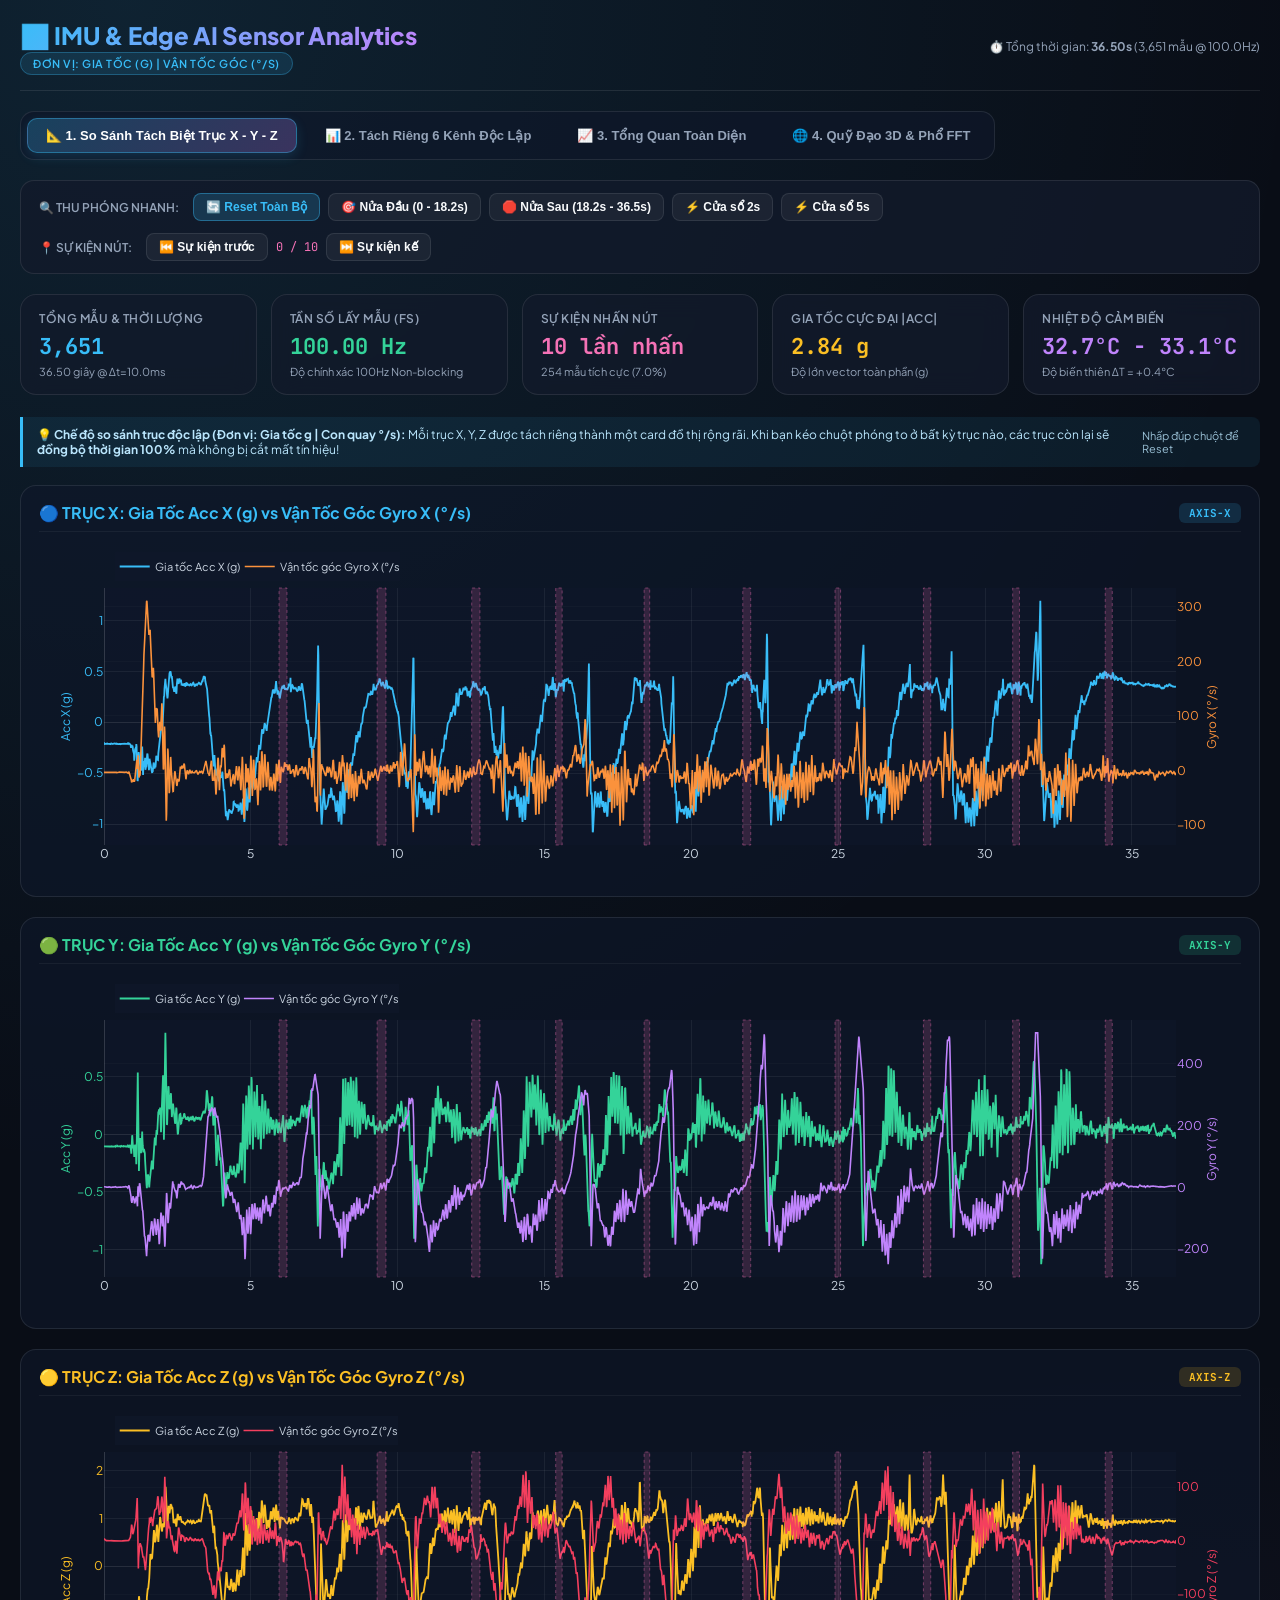
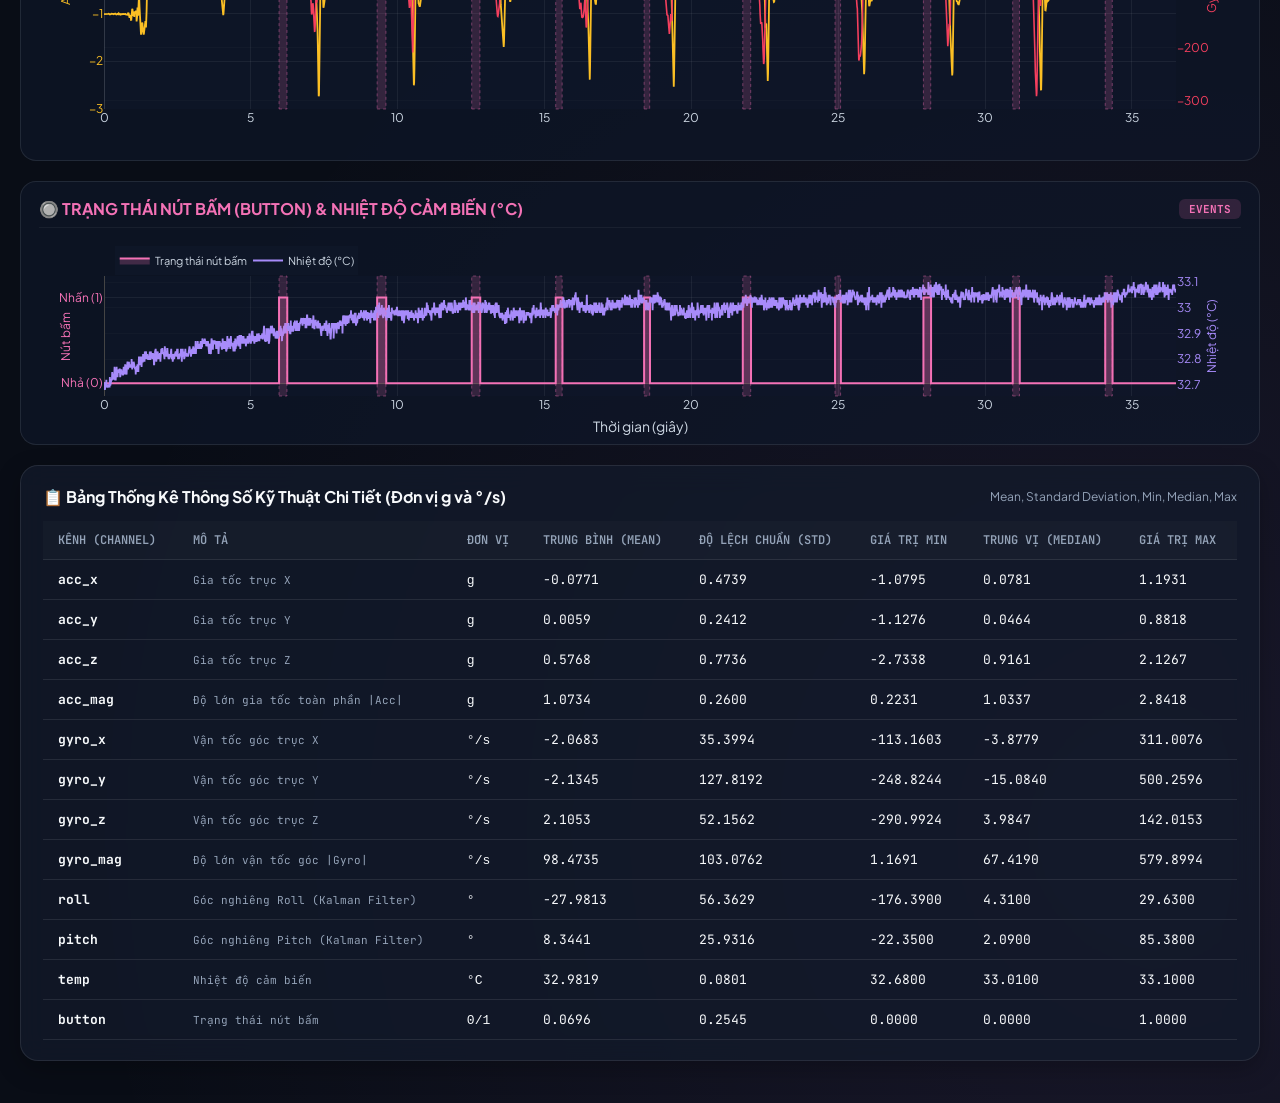
==== commit 365f0dc7: "separate visualizations" ====
--- a/data/dashboard.html
+++ b/data/dashboard.html
@@ -367,7 +367,7 @@
                 <span class="badge">Đơn vị: Gia tốc (g) | Vận tốc góc (°/s)</span>
             </div>
             <div class="toolbar-group">
-                <span style="font-size:12px; color: var(--text-muted);">⏱️ Tổng thời gian: <strong>60.65s</strong> (6,066 mẫu @ 100.0Hz)</span>
+                <span style="font-size:12px; color: var(--text-muted);">⏱️ Tổng thời gian: <strong>36.50s</strong> (3,651 mẫu @ 100.0Hz)</span>
             </div>
         </header>
 
@@ -392,8 +392,8 @@
             <div class="toolbar-group">
                 <span class="toolbar-title">🔍 Thu phóng nhanh:</span>
                 <button class="btn btn-primary" onclick="resetAllZoom()">🔄 Reset Toàn Bộ</button>
-                <button class="btn" onclick="zoomQuick(0, 30.32)">🎯 Nửa Đầu (0 - 30.3s)</button>
-                <button class="btn" onclick="zoomQuick(30.32, 60.65)">🛑 Nửa Sau (30.3s - 60.6s)</button>
+                <button class="btn" onclick="zoomQuick(0, 18.25)">🎯 Nửa Đầu (0 - 18.2s)</button>
+                <button class="btn" onclick="zoomQuick(18.25, 36.50)">🛑 Nửa Sau (18.2s - 36.5s)</button>
                 <button class="btn" onclick="zoomWindow(2.0)">⚡ Cửa sổ 2s</button>
                 <button class="btn" onclick="zoomWindow(5.0)">⚡ Cửa sổ 5s</button>
             </div>
@@ -409,8 +409,8 @@
         <div class="stats-grid">
             <div class="stat-card">
                 <div class="stat-label">Tổng Mẫu & Thời Lượng</div>
-                <div class="stat-value" style="color: var(--primary);">6,066</div>
-                <div class="stat-sub">60.65 giây @ Δt=10.0ms</div>
+                <div class="stat-value" style="color: var(--primary);">3,651</div>
+                <div class="stat-sub">36.50 giây @ Δt=10.0ms</div>
             </div>
             <div class="stat-card">
                 <div class="stat-label">Tần Số Lấy Mẫu (Fs)</div>
@@ -420,17 +420,17 @@
             <div class="stat-card">
                 <div class="stat-label">Sự Kiện Nhấn Nút</div>
                 <div class="stat-value" style="color: var(--accent-pink);">10 lần nhấn</div>
-                <div class="stat-sub">264 mẫu tích cực (4.4%)</div>
+                <div class="stat-sub">254 mẫu tích cực (7.0%)</div>
             </div>
             <div class="stat-card">
                 <div class="stat-label">Gia Tốc Cực Đại |Acc|</div>
-                <div class="stat-value" style="color: var(--accent-amber);">1.48 g</div>
+                <div class="stat-value" style="color: var(--accent-amber);">2.84 g</div>
                 <div class="stat-sub">Độ lớn vector toàn phần (g)</div>
             </div>
             <div class="stat-card">
                 <div class="stat-label">Nhiệt Độ Cảm Biến</div>
-                <div class="stat-value" style="color: var(--accent-purple);">45.1°C - 45.7°C</div>
-                <div class="stat-sub">Độ biến thiên ΔT = +0.6°C</div>
+                <div class="stat-value" style="color: var(--accent-purple);">32.7°C - 33.1°C</div>
+                <div class="stat-sub">Độ biến thiên ΔT = +0.4°C</div>
             </div>
         </div>
 
@@ -557,98 +557,118 @@
         <td><strong>acc_x</strong></td>
         <td><span style="color: var(--text-muted); font-size:11px;">Gia tốc trục X</span></td>
         <td><code>g</code></td>
-        <td>0.1373</td>
-        <td>0.5999</td>
-        <td>-0.9829</td>
-        <td>0.2927</td>
-        <td>1.1399</td>
+        <td>-0.0771</td>
+        <td>0.4739</td>
+        <td>-1.0795</td>
+        <td>0.0781</td>
+        <td>1.1931</td>
     </tr>
     <tr>
         <td><strong>acc_y</strong></td>
         <td><span style="color: var(--text-muted); font-size:11px;">Gia tốc trục Y</span></td>
         <td><code>g</code></td>
-        <td>-0.2035</td>
-        <td>0.1782</td>
-        <td>-0.6462</td>
-        <td>-0.1665</td>
-        <td>0.1865</td>
+        <td>0.0059</td>
+        <td>0.2412</td>
+        <td>-1.1276</td>
+        <td>0.0464</td>
+        <td>0.8818</td>
     </tr>
     <tr>
         <td><strong>acc_z</strong></td>
         <td><span style="color: var(--text-muted); font-size:11px;">Gia tốc trục Z</span></td>
         <td><code>g</code></td>
-        <td>0.6806</td>
-        <td>0.2046</td>
-        <td>-0.1362</td>
-        <td>0.7036</td>
-        <td>1.0708</td>
+        <td>0.5768</td>
+        <td>0.7736</td>
+        <td>-2.7338</td>
+        <td>0.9161</td>
+        <td>2.1267</td>
     </tr>
     <tr>
         <td><strong>acc_mag</strong></td>
         <td><span style="color: var(--text-muted); font-size:11px;">Độ lớn gia tốc toàn phần |Acc|</span></td>
         <td><code>g</code></td>
-        <td>0.9758</td>
-        <td>0.0683</td>
-        <td>0.6106</td>
-        <td>0.9730</td>
-        <td>1.4837</td>
+        <td>1.0734</td>
+        <td>0.2600</td>
+        <td>0.2231</td>
+        <td>1.0337</td>
+        <td>2.8418</td>
     </tr>
     <tr>
         <td><strong>gyro_x</strong></td>
         <td><span style="color: var(--text-muted); font-size:11px;">Vận tốc góc trục X</span></td>
         <td><code>°/s</code></td>
-        <td>1.8837</td>
-        <td>21.2862</td>
-        <td>-118.1985</td>
-        <td>2.9160</td>
-        <td>105.5267</td>
+        <td>-2.0683</td>
+        <td>35.3994</td>
+        <td>-113.1603</td>
+        <td>-3.8779</td>
+        <td>311.0076</td>
     </tr>
     <tr>
         <td><strong>gyro_y</strong></td>
         <td><span style="color: var(--text-muted); font-size:11px;">Vận tốc góc trục Y</span></td>
         <td><code>°/s</code></td>
-        <td>0.6356</td>
-        <td>48.6237</td>
-        <td>-93.6794</td>
-        <td>-7.4504</td>
-        <td>226.5343</td>
+        <td>-2.1345</td>
+        <td>127.8192</td>
+        <td>-248.8244</td>
+        <td>-15.0840</td>
+        <td>500.2596</td>
     </tr>
     <tr>
         <td><strong>gyro_z</strong></td>
         <td><span style="color: var(--text-muted); font-size:11px;">Vận tốc góc trục Z</span></td>
         <td><code>°/s</code></td>
-        <td>-0.5876</td>
-        <td>11.8685</td>
-        <td>-47.3130</td>
-        <td>-0.5191</td>
-        <td>60.1832</td>
+        <td>2.1053</td>
+        <td>52.1562</td>
+        <td>-290.9924</td>
+        <td>3.9847</td>
+        <td>142.0153</td>
     </tr>
     <tr>
         <td><strong>gyro_mag</strong></td>
         <td><span style="color: var(--text-muted); font-size:11px;">Độ lớn vận tốc góc |Gyro|</span></td>
         <td><code>°/s</code></td>
-        <td>42.4652</td>
-        <td>34.0431</td>
-        <td>0.3393</td>
-        <td>37.4360</td>
-        <td>236.9615</td>
+        <td>98.4735</td>
+        <td>103.0762</td>
+        <td>1.1691</td>
+        <td>67.4190</td>
+        <td>579.8994</td>
+    </tr>
+    <tr>
+        <td><strong>roll</strong></td>
+        <td><span style="color: var(--text-muted); font-size:11px;">Góc nghiêng Roll (Kalman Filter)</span></td>
+        <td><code>°</code></td>
+        <td>-27.9813</td>
+        <td>56.3629</td>
+        <td>-176.3900</td>
+        <td>4.3100</td>
+        <td>29.6300</td>
+    </tr>
+    <tr>
+        <td><strong>pitch</strong></td>
+        <td><span style="color: var(--text-muted); font-size:11px;">Góc nghiêng Pitch (Kalman Filter)</span></td>
+        <td><code>°</code></td>
+        <td>8.3441</td>
+        <td>25.9316</td>
+        <td>-22.3500</td>
+        <td>2.0900</td>
+        <td>85.3800</td>
     </tr>
     <tr>
         <td><strong>temp</strong></td>
         <td><span style="color: var(--text-muted); font-size:11px;">Nhiệt độ cảm biến</span></td>
         <td><code>°C</code></td>
-        <td>45.2980</td>
-        <td>0.1313</td>
-        <td>45.0900</td>
-        <td>45.2400</td>
-        <td>45.6700</td>
+        <td>32.9819</td>
+        <td>0.0801</td>
+        <td>32.6800</td>
+        <td>33.0100</td>
+        <td>33.1000</td>
     </tr>
     <tr>
         <td><strong>button</strong></td>
         <td><span style="color: var(--text-muted); font-size:11px;">Trạng thái nút bấm</span></td>
         <td><code>0/1</code></td>
-        <td>0.0435</td>
-        <td>0.2040</td>
+        <td>0.0696</td>
+        <td>0.2545</td>
         <td>0.0000</td>
         <td>0.0000</td>
         <td>1.0000</td>
@@ -661,7 +681,7 @@
 
     <!-- Script Logic -->
     <script>
-        const rawData = {"time": [0.0, 0.01, 0.02, 0.03, 0.04, 0.05, 0.06, 0.07, 0.08, 0.09, 0.1, 0.11, 0.12, 0.13, 0.14, 0.15, 0.16, 0.17, 0.18, 0.19, 0.2, 0.21, 0.22, 0.23, 0.24, 0.25, 0.26, 0.27, 0.28, 0.29, 0.3, 0.31, 0.32, 0.33, 0.34, 0.35, 0.36, 0.37, 0.38, 0.39, 0.4, 0.41, 0.42, 0.43, 0.44, 0.45, 0.46, 0.47, 0.48, 0.49, 0.5, 0.51, 0.52, 0.53, 0.54, 0.55, 0.56, 0.57, 0.58, 0.59, 0.6, 0.61, 0.62, 0.63, 0.64, 0.65, 0.66, 0.67, 0.68, 0.69, 0.7, 0.71, 0.72, 0.73, 0.74, 0.75, 0.76, 0.77, 0.78, 0.79, 0.8, 0.81, 0.82, 0.83, 0.84, 0.85, 0.86, 0.87, 0.88, 0.89, 0.9, 0.91, 0.92, 0.93, 0.94, 0.95, 0.96, 0.97, 0.98, 0.99, 1.0, 1.01, 1.02, 1.03, 1.04, 1.05, 1.06, 1.07, 1.08, 1.09, 1.1, 1.11, 1.12, 1.13, 1.14, 1.15, 1.16, 1.17, 1.18, 1.19, 1.2, 1.21, 1.22, 1.23, 1.24, 1.25, 1.26, 1.27, 1.28, 1.29, 1.3, 1.31, 1.32, 1.33, 1.34, 1.35, 1.36, 1.37, 1.38, 1.39, 1.4, 1.41, 1.42, 1.43, 1.44, 1.45, 1.46, 1.47, 1.48, 1.49, 1.5, 1.51, 1.52, 1.53, 1.54, 1.55, 1.56, 1.57, 1.58, 1.59, 1.6, 1.61, 1.62, 1.63, 1.64, 1.65, 1.66, 1.67, 1.68, 1.69, 1.7, 1.71, 1.72, 1.73, 1.74, 1.75, 1.76, 1.77, 1.78, 1.79, 1.8, 1.81, 1.82, 1.83, 1.84, 1.85, 1.86, 1.87, 1.88, 1.89, 1.9, 1.91, 1.92, 1.93, 1.94, 1.95, 1.96, 1.97, 1.98, 1.99, 2.0, 2.01, 2.02, 2.03, 2.04, 2.05, 2.06, 2.07, 2.08, 2.09, 2.1, 2.11, 2.12, 2.13, 2.14, 2.15, 2.16, 2.17, 2.18, 2.19, 2.2, 2.21, 2.22, 2.23, 2.24, 2.25, 2.26, 2.27, 2.28, 2.29, 2.3, 2.31, 2.32, 2.33, 2.34, 2.35, 2.36, 2.37, 2.38, 2.39, 2.4, 2.41, 2.42, 2.43, 2.44, 2.45, 2.46, 2.47, 2.48, 2.49, 2.5, 2.51, 2.52, 2.53, 2.54, 2.55, 2.56, 2.57, 2.58, 2.59, 2.6, 2.61, 2.62, 2.63, 2.64, 2.65, 2.66, 2.67, 2.68, 2.69, 2.7, 2.71, 2.72, 2.73, 2.74, 2.75, 2.76, 2.77, 2.78, 2.79, 2.8, 2.81, 2.82, 2.83, 2.84, 2.85, 2.86, 2.87, 2.88, 2.89, 2.9, 2.91, 2.92, 2.93, 2.94, 2.95, 2.96, 2.97, 2.98, 2.99, 3.0, 3.01, 3.02, 3.03, 3.04, 3.05, 3.06, 3.07, 3.08, 3.09, 3.1, 3.11, 3.12, 3.13, 3.14, 3.15, 3.16, 3.17, 3.18, 3.19, 3.2, 3.21, 3.22, 3.23, 3.24, 3.25, 3.26, 3.27, 3.28, 3.29, 3.3, 3.31, 3.32, 3.33, 3.34, 3.35, 3.36, 3.37, 3.38, 3.39, 3.4, 3.41, 3.42, 3.43, 3.44, 3.45, 3.46, 3.47, 3.48, 3.49, 3.5, 3.51, 3.52, 3.53, 3.54, 3.55, 3.56, 3.57, 3.58, 3.59, 3.6, 3.61, 3.62, 3.63, 3.64, 3.65, 3.66, 3.67, 3.68, 3.69, 3.7, 3.71, 3.72, 3.73, 3.74, 3.75, 3.76, 3.77, 3.78, 3.79, 3.8, 3.81, 3.82, 3.83, 3.84, 3.85, 3.86, 3.87, 3.88, 3.89, 3.9, 3.91, 3.92, 3.93, 3.94, 3.95, 3.96, 3.97, 3.98, 3.99, 4.0, 4.01, 4.02, 4.03, 4.04, 4.05, 4.06, 4.07, 4.08, 4.09, 4.1, 4.11, 4.12, 4.13, 4.14, 4.15, 4.16, 4.17, 4.18, 4.19, 4.2, 4.21, 4.22, 4.23, 4.24, 4.25, 4.26, 4.27, 4.28, 4.29, 4.3, 4.31, 4.32, 4.33, 4.34, 4.35, 4.36, 4.37, 4.38, 4.39, 4.4, 4.41, 4.42, 4.43, 4.44, 4.45, 4.46, 4.47, 4.48, 4.49, 4.5, 4.51, 4.52, 4.53, 4.54, 4.55, 4.56, 4.57, 4.58, 4.59, 4.6, 4.61, 4.62, 4.63, 4.64, 4.65, 4.66, 4.67, 4.68, 4.69, 4.7, 4.71, 4.72, 4.73, 4.74, 4.75, 4.76, 4.77, 4.78, 4.79, 4.8, 4.81, 4.82, 4.83, 4.84, 4.85, 4.86, 4.87, 4.88, 4.89, 4.9, 4.91, 4.92, 4.93, 4.94, 4.95, 4.96, 4.97, 4.98, 4.99, 5.0, 5.01, 5.02, 5.03, 5.04, 5.05, 5.06, 5.07, 5.08, 5.09, 5.1, 5.11, 5.12, 5.13, 5.14, 5.15, 5.16, 5.17, 5.18, 5.19, 5.2, 5.21, 5.22, 5.23, 5.24, 5.25, 5.26, 5.27, 5.28, 5.29, 5.3, 5.31, 5.32, 5.33, 5.34, 5.35, 5.36, 5.37, 5.38, 5.39, 5.4, 5.41, 5.42, 5.43, 5.44, 5.45, 5.46, 5.47, 5.48, 5.49, 5.5, 5.51, 5.52, 5.53, 5.54, 5.55, 5.56, 5.57, 5.58, 5.59, 5.6, 5.61, 5.62, 5.63, 5.64, 5.65, 5.66, 5.67, 5.68, 5.69, 5.7, 5.71, 5.72, 5.73, 5.74, 5.75, 5.76, 5.77, 5.78, 5.79, 5.8, 5.81, 5.82, 5.83, 5.84, 5.85, 5.86, 5.87, 5.88, 5.89, 5.9, 5.91, 5.92, 5.93, 5.94, 5.95, 5.96, 5.97, 5.98, 5.99, 6.0, 6.01, 6.02, 6.03, 6.04, 6.05, 6.06, 6.07, 6.08, 6.09, 6.1, 6.11, 6.12, 6.13, 6.14, 6.15, 6.16, 6.17, 6.18, 6.19, 6.2, 6.21, 6.22, 6.23, 6.24, 6.25, 6.26, 6.27, 6.28, 6.29, 6.3, 6.31, 6.32, 6.33, 6.34, 6.35, 6.36, 6.37, 6.38, 6.39, 6.4, 6.41, 6.42, 6.43, 6.44, 6.45, 6.46, 6.47, 6.48, 6.49, 6.5, 6.51, 6.52, 6.53, 6.54, 6.55, 6.56, 6.57, 6.58, 6.59, 6.6, 6.61, 6.62, 6.63, 6.64, 6.65, 6.66, 6.67, 6.68, 6.69, 6.7, 6.71, 6.72, 6.73, 6.74, 6.75, 6.76, 6.77, 6.78, 6.79, 6.8, 6.81, 6.82, 6.83, 6.84, 6.85, 6.86, 6.87, 6.88, 6.89, 6.9, 6.91, 6.92, 6.93, 6.94, 6.95, 6.96, 6.97, 6.98, 6.99, 7.0, 7.01, 7.02, 7.03, 7.04, 7.05, 7.06, 7.07, 7.08, 7.09, 7.1, 7.11, 7.12, 7.13, 7.14, 7.15, 7.16, 7.17, 7.18, 7.19, 7.2, 7.21, 7.22, 7.23, 7.24, 7.25, 7.26, 7.27, 7.28, 7.29, 7.3, 7.31, 7.32, 7.33, 7.34, 7.35, 7.36, 7.37, 7.38, 7.39, 7.4, 7.41, 7.42, 7.43, 7.44, 7.45, 7.46, 7.47, 7.48, 7.49, 7.5, 7.51, 7.52, 7.53, 7.54, 7.55, 7.56, 7.57, 7.58, 7.59, 7.6, 7.61, 7.62, 7.63, 7.64, 7.65, 7.66, 7.67, 7.68, 7.69, 7.7, 7.71, 7.72, 7.73, 7.74, 7.75, 7.76, 7.77, 7.78, 7.79, 7.8, 7.81, 7.82, 7.83, 7.84, 7.85, 7.86, 7.87, 7.88, 7.89, 7.9, 7.91, 7.92, 7.93, 7.94, 7.95, 7.96, 7.97, 7.98, 7.99, 8.0, 8.01, 8.02, 8.03, 8.04, 8.05, 8.06, 8.07, 8.08, 8.09, 8.1, 8.11, 8.12, 8.13, 8.14, 8.15, 8.16, 8.17, 8.18, 8.19, 8.2, 8.21, 8.22, 8.23, 8.24, 8.25, 8.26, 8.27, 8.28, 8.29, 8.3, 8.31, 8.32, 8.33, 8.34, 8.35, 8.36, 8.37, 8.38, 8.39, 8.4, 8.41, 8.42, 8.43, 8.44, 8.45, 8.46, 8.47, 8.48, 8.49, 8.5, 8.51, 8.52, 8.53, 8.54, 8.55, 8.56, 8.57, 8.58, 8.59, 8.6, 8.61, 8.62, 8.63, 8.64, 8.65, 8.66, 8.67, 8.68, 8.69, 8.7, 8.71, 8.72, 8.73, 8.74, 8.75, 8.76, 8.77, 8.78, 8.79, 8.8, 8.81, 8.82, 8.83, 8.84, 8.85, 8.86, 8.87, 8.88, 8.89, 8.9, 8.91, 8.92, 8.93, 8.94, 8.95, 8.96, 8.97, 8.98, 8.99, 9.0, 9.01, 9.02, 9.03, 9.04, 9.05, 9.06, 9.07, 9.08, 9.09, 9.1, 9.11, 9.12, 9.13, 9.14, 9.15, 9.16, 9.17, 9.18, 9.19, 9.2, 9.21, 9.22, 9.23, 9.24, 9.25, 9.26, 9.27, 9.28, 9.29, 9.3, 9.31, 9.32, 9.33, 9.34, 9.35, 9.36, 9.37, 9.38, 9.39, 9.4, 9.41, 9.42, 9.43, 9.44, 9.45, 9.46, 9.47, 9.48, 9.49, 9.5, 9.51, 9.52, 9.53, 9.54, 9.55, 9.56, 9.57, 9.58, 9.59, 9.6, 9.61, 9.62, 9.63, 9.64, 9.65, 9.66, 9.67, 9.68, 9.69, 9.7, 9.71, 9.72, 9.73, 9.74, 9.75, 9.76, 9.77, 9.78, 9.79, 9.8, 9.81, 9.82, 9.83, 9.84, 9.85, 9.86, 9.87, 9.88, 9.89, 9.9, 9.91, 9.92, 9.93, 9.94, 9.95, 9.96, 9.97, 9.98, 9.99, 10.0, 10.01, 10.02, 10.03, 10.04, 10.05, 10.06, 10.07, 10.08, 10.09, 10.1, 10.11, 10.12, 10.13, 10.14, 10.15, 10.16, 10.17, 10.18, 10.19, 10.2, 10.21, 10.22, 10.23, 10.24, 10.25, 10.26, 10.27, 10.28, 10.29, 10.3, 10.31, 10.32, 10.33, 10.34, 10.35, 10.36, 10.37, 10.38, 10.39, 10.4, 10.41, 10.42, 10.43, 10.44, 10.45, 10.46, 10.47, 10.48, 10.49, 10.5, 10.51, 10.52, 10.53, 10.54, 10.55, 10.56, 10.57, 10.58, 10.59, 10.6, 10.61, 10.62, 10.63, 10.64, 10.65, 10.66, 10.67, 10.68, 10.69, 10.7, 10.71, 10.72, 10.73, 10.74, 10.75, 10.76, 10.77, 10.78, 10.79, 10.8, 10.81, 10.82, 10.83, 10.84, 10.85, 10.86, 10.87, 10.88, 10.89, 10.9, 10.91, 10.92, 10.93, 10.94, 10.95, 10.96, 10.97, 10.98, 10.99, 11.0, 11.01, 11.02, 11.03, 11.04, 11.05, 11.06, 11.07, 11.08, 11.09, 11.1, 11.11, 11.12, 11.13, 11.14, 11.15, 11.16, 11.17, 11.18, 11.19, 11.2, 11.21, 11.22, 11.23, 11.24, 11.25, 11.26, 11.27, 11.28, 11.29, 11.3, 11.31, 11.32, 11.33, 11.34, 11.35, 11.36, 11.37, 11.38, 11.39, 11.4, 11.41, 11.42, 11.43, 11.44, 11.45, 11.46, 11.47, 11.48, 11.49, 11.5, 11.51, 11.52, 11.53, 11.54, 11.55, 11.56, 11.57, 11.58, 11.59, 11.6, 11.61, 11.62, 11.63, 11.64, 11.65, 11.66, 11.67, 11.68, 11.69, 11.7, 11.71, 11.72, 11.73, 11.74, 11.75, 11.76, 11.77, 11.78, 11.79, 11.8, 11.81, 11.82, 11.83, 11.84, 11.85, 11.86, 11.87, 11.88, 11.89, 11.9, 11.91, 11.92, 11.93, 11.94, 11.95, 11.96, 11.97, 11.98, 11.99, 12.0, 12.01, 12.02, 12.03, 12.04, 12.05, 12.06, 12.07, 12.08, 12.09, 12.1, 12.11, 12.12, 12.13, 12.14, 12.15, 12.16, 12.17, 12.18, 12.19, 12.2, 12.21, 12.22, 12.23, 12.24, 12.25, 12.26, 12.27, 12.28, 12.29, 12.3, 12.31, 12.32, 12.33, 12.34, 12.35, 12.36, 12.37, 12.38, 12.39, 12.4, 12.41, 12.42, 12.43, 12.44, 12.45, 12.46, 12.47, 12.48, 12.49, 12.5, 12.51, 12.52, 12.53, 12.54, 12.55, 12.56, 12.57, 12.58, 12.59, 12.6, 12.61, 12.62, 12.63, 12.64, 12.65, 12.66, 12.67, 12.68, 12.69, 12.7, 12.71, 12.72, 12.73, 12.74, 12.75, 12.76, 12.77, 12.78, 12.79, 12.8, 12.81, 12.82, 12.83, 12.84, 12.85, 12.86, 12.87, 12.88, 12.89, 12.9, 12.91, 12.92, 12.93, 12.94, 12.95, 12.96, 12.97, 12.98, 12.99, 13.0, 13.01, 13.02, 13.03, 13.04, 13.05, 13.06, 13.07, 13.08, 13.09, 13.1, 13.11, 13.12, 13.13, 13.14, 13.15, 13.16, 13.17, 13.18, 13.19, 13.2, 13.21, 13.22, 13.23, 13.24, 13.25, 13.26, 13.27, 13.28, 13.29, 13.3, 13.31, 13.32, 13.33, 13.34, 13.35, 13.36, 13.37, 13.38, 13.39, 13.4, 13.41, 13.42, 13.43, 13.44, 13.45, 13.46, 13.47, 13.48, 13.49, 13.5, 13.51, 13.52, 13.53, 13.54, 13.55, 13.56, 13.57, 13.58, 13.59, 13.6, 13.61, 13.62, 13.63, 13.64, 13.65, 13.66, 13.67, 13.68, 13.69, 13.7, 13.71, 13.72, 13.73, 13.74, 13.75, 13.76, 13.77, 13.78, 13.79, 13.8, 13.81, 13.82, 13.83, 13.84, 13.85, 13.86, 13.87, 13.88, 13.89, 13.9, 13.91, 13.92, 13.93, 13.94, 13.95, 13.96, 13.97, 13.98, 13.99, 14.0, 14.01, 14.02, 14.03, 14.04, 14.05, 14.06, 14.07, 14.08, 14.09, 14.1, 14.11, 14.12, 14.13, 14.14, 14.15, 14.16, 14.17, 14.18, 14.19, 14.2, 14.21, 14.22, 14.23, 14.24, 14.25, 14.26, 14.27, 14.28, 14.29, 14.3, 14.31, 14.32, 14.33, 14.34, 14.35, 14.36, 14.37, 14.38, 14.39, 14.4, 14.41, 14.42, 14.43, 14.44, 14.45, 14.46, 14.47, 14.48, 14.49, 14.5, 14.51, 14.52, 14.53, 14.54, 14.55, 14.56, 14.57, 14.58, 14.59, 14.6, 14.61, 14.62, 14.63, 14.64, 14.65, 14.66, 14.67, 14.68, 14.69, 14.7, 14.71, 14.72, 14.73, 14.74, 14.75, 14.76, 14.77, 14.78, 14.79, 14.8, 14.81, 14.82, 14.83, 14.84, 14.85, 14.86, 14.87, 14.88, 14.89, 14.9, 14.91, 14.92, 14.93, 14.94, 14.95, 14.96, 14.97, 14.98, 14.99, 15.0, 15.01, 15.02, 15.03, 15.04, 15.05, 15.06, 15.07, 15.08, 15.09, 15.1, 15.11, 15.12, 15.13, 15.14, 15.15, 15.16, 15.17, 15.18, 15.19, 15.2, 15.21, 15.22, 15.23, 15.24, 15.25, 15.26, 15.27, 15.28, 15.29, 15.3, 15.31, 15.32, 15.33, 15.34, 15.35, 15.36, 15.37, 15.38, 15.39, 15.4, 15.41, 15.42, 15.43, 15.44, 15.45, 15.46, 15.47, 15.48, 15.49, 15.5, 15.51, 15.52, 15.53, 15.54, 15.55, 15.56, 15.57, 15.58, 15.59, 15.6, 15.61, 15.62, 15.63, 15.64, 15.65, 15.66, 15.67, 15.68, 15.69, 15.7, 15.71, 15.72, 15.73, 15.74, 15.75, 15.76, 15.77, 15.78, 15.79, 15.8, 15.81, 15.82, 15.83, 15.84, 15.85, 15.86, 15.87, 15.88, 15.89, 15.9, 15.91, 15.92, 15.93, 15.94, 15.95, 15.96, 15.97, 15.98, 15.99, 16.0, 16.01, 16.02, 16.03, 16.04, 16.05, 16.06, 16.07, 16.08, 16.09, 16.1, 16.11, 16.12, 16.13, 16.14, 16.15, 16.16, 16.17, 16.18, 16.19, 16.2, 16.21, 16.22, 16.23, 16.24, 16.25, 16.26, 16.27, 16.28, 16.29, 16.3, 16.31, 16.32, 16.33, 16.34, 16.35, 16.36, 16.37, 16.38, 16.39, 16.4, 16.41, 16.42, 16.43, 16.44, 16.45, 16.46, 16.47, 16.48, 16.49, 16.5, 16.51, 16.52, 16.53, 16.54, 16.55, 16.56, 16.57, 16.58, 16.59, 16.6, 16.61, 16.62, 16.63, 16.64, 16.65, 16.66, 16.67, 16.68, 16.69, 16.7, 16.71, 16.72, 16.73, 16.74, 16.75, 16.76, 16.77, 16.78, 16.79, 16.8, 16.81, 16.82, 16.83, 16.84, 16.85, 16.86, 16.87, 16.88, 16.89, 16.9, 16.91, 16.92, 16.93, 16.94, 16.95, 16.96, 16.97, 16.98, 16.99, 17.0, 17.01, 17.02, 17.03, 17.04, 17.05, 17.06, 17.07, 17.08, 17.09, 17.1, 17.11, 17.12, 17.13, 17.14, 17.15, 17.16, 17.17, 17.18, 17.19, 17.2, 17.21, 17.22, 17.23, 17.24, 17.25, 17.26, 17.27, 17.28, 17.29, 17.3, 17.31, 17.32, 17.33, 17.34, 17.35, 17.36, 17.37, 17.38, 17.39, 17.4, 17.41, 17.42, 17.43, 17.44, 17.45, 17.46, 17.47, 17.48, 17.49, 17.5, 17.51, 17.52, 17.53, 17.54, 17.55, 17.56, 17.57, 17.58, 17.59, 17.6, 17.61, 17.62, 17.63, 17.64, 17.65, 17.66, 17.67, 17.68, 17.69, 17.7, 17.71, 17.72, 17.73, 17.74, 17.75, 17.76, 17.77, 17.78, 17.79, 17.8, 17.81, 17.82, 17.83, 17.84, 17.85, 17.86, 17.87, 17.88, 17.89, 17.9, 17.91, 17.92, 17.93, 17.94, 17.95, 17.96, 17.97, 17.98, 17.99, 18.0, 18.01, 18.02, 18.03, 18.04, 18.05, 18.06, 18.07, 18.08, 18.09, 18.1, 18.11, 18.12, 18.13, 18.14, 18.15, 18.16, 18.17, 18.18, 18.19, 18.2, 18.21, 18.22, 18.23, 18.24, 18.25, 18.26, 18.27, 18.28, 18.29, 18.3, 18.31, 18.32, 18.33, 18.34, 18.35, 18.36, 18.37, 18.38, 18.39, 18.4, 18.41, 18.42, 18.43, 18.44, 18.45, 18.46, 18.47, 18.48, 18.49, 18.5, 18.51, 18.52, 18.53, 18.54, 18.55, 18.56, 18.57, 18.58, 18.59, 18.6, 18.61, 18.62, 18.63, 18.64, 18.65, 18.66, 18.67, 18.68, 18.69, 18.7, 18.71, 18.72, 18.73, 18.74, 18.75, 18.76, 18.77, 18.78, 18.79, 18.8, 18.81, 18.82, 18.83, 18.84, 18.85, 18.86, 18.87, 18.88, 18.89, 18.9, 18.91, 18.92, 18.93, 18.94, 18.95, 18.96, 18.97, 18.98, 18.99, 19.0, 19.01, 19.02, 19.03, 19.04, 19.05, 19.06, 19.07, 19.08, 19.09, 19.1, 19.11, 19.12, 19.13, 19.14, 19.15, 19.16, 19.17, 19.18, 19.19, 19.2, 19.21, 19.22, 19.23, 19.24, 19.25, 19.26, 19.27, 19.28, 19.29, 19.3, 19.31, 19.32, 19.33, 19.34, 19.35, 19.36, 19.37, 19.38, 19.39, 19.4, 19.41, 19.42, 19.43, 19.44, 19.45, 19.46, 19.47, 19.48, 19.49, 19.5, 19.51, 19.52, 19.53, 19.54, 19.55, 19.56, 19.57, 19.58, 19.59, 19.6, 19.61, 19.62, 19.63, 19.64, 19.65, 19.66, 19.67, 19.68, 19.69, 19.7, 19.71, 19.72, 19.73, 19.74, 19.75, 19.76, 19.77, 19.78, 19.79, 19.8, 19.81, 19.82, 19.83, 19.84, 19.85, 19.86, 19.87, 19.88, 19.89, 19.9, 19.91, 19.92, 19.93, 19.94, 19.95, 19.96, 19.97, 19.98, 19.99, 20.0, 20.01, 20.02, 20.03, 20.04, 20.05, 20.06, 20.07, 20.08, 20.09, 20.1, 20.11, 20.12, 20.13, 20.14, 20.15, 20.16, 20.17, 20.18, 20.19, 20.2, 20.21, 20.22, 20.23, 20.24, 20.25, 20.26, 20.27, 20.28, 20.29, 20.3, 20.31, 20.32, 20.33, 20.34, 20.35, 20.36, 20.37, 20.38, 20.39, 20.4, 20.41, 20.42, 20.43, 20.44, 20.45, 20.46, 20.47, 20.48, 20.49, 20.5, 20.51, 20.52, 20.53, 20.54, 20.55, 20.56, 20.57, 20.58, 20.59, 20.6, 20.61, 20.62, 20.63, 20.64, 20.65, 20.66, 20.67, 20.68, 20.69, 20.7, 20.71, 20.72, 20.73, 20.74, 20.75, 20.76, 20.77, 20.78, 20.79, 20.8, 20.81, 20.82, 20.83, 20.84, 20.85, 20.86, 20.87, 20.88, 20.89, 20.9, 20.91, 20.92, 20.93, 20.94, 20.95, 20.96, 20.97, 20.98, 20.99, 21.0, 21.01, 21.02, 21.03, 21.04, 21.05, 21.06, 21.07, 21.08, 21.09, 21.1, 21.11, 21.12, 21.13, 21.14, 21.15, 21.16, 21.17, 21.18, 21.19, 21.2, 21.21, 21.22, 21.23, 21.24, 21.25, 21.26, 21.27, 21.28, 21.29, 21.3, 21.31, 21.32, 21.33, 21.34, 21.35, 21.36, 21.37, 21.38, 21.39, 21.4, 21.41, 21.42, 21.43, 21.44, 21.45, 21.46, 21.47, 21.48, 21.49, 21.5, 21.51, 21.52, 21.53, 21.54, 21.55, 21.56, 21.57, 21.58, 21.59, 21.6, 21.61, 21.62, 21.63, 21.64, 21.65, 21.66, 21.67, 21.68, 21.69, 21.7, 21.71, 21.72, 21.73, 21.74, 21.75, 21.76, 21.77, 21.78, 21.79, 21.8, 21.81, 21.82, 21.83, 21.84, 21.85, 21.86, 21.87, 21.88, 21.89, 21.9, 21.91, 21.92, 21.93, 21.94, 21.95, 21.96, 21.97, 21.98, 21.99, 22.0, 22.01, 22.02, 22.03, 22.04, 22.05, 22.06, 22.07, 22.08, 22.09, 22.1, 22.11, 22.12, 22.13, 22.14, 22.15, 22.16, 22.17, 22.18, 22.19, 22.2, 22.21, 22.22, 22.23, 22.24, 22.25, 22.26, 22.27, 22.28, 22.29, 22.3, 22.31, 22.32, 22.33, 22.34, 22.35, 22.36, 22.37, 22.38, 22.39, 22.4, 22.41, 22.42, 22.43, 22.44, 22.45, 22.46, 22.47, 22.48, 22.49, 22.5, 22.51, 22.52, 22.53, 22.54, 22.55, 22.56, 22.57, 22.58, 22.59, 22.6, 22.61, 22.62, 22.63, 22.64, 22.65, 22.66, 22.67, 22.68, 22.69, 22.7, 22.71, 22.72, 22.73, 22.74, 22.75, 22.76, 22.77, 22.78, 22.79, 22.8, 22.81, 22.82, 22.83, 22.84, 22.85, 22.86, 22.87, 22.88, 22.89, 22.9, 22.91, 22.92, 22.93, 22.94, 22.95, 22.96, 22.97, 22.98, 22.99, 23.0, 23.01, 23.02, 23.03, 23.04, 23.05, 23.06, 23.07, 23.08, 23.09, 23.1, 23.11, 23.12, 23.13, 23.14, 23.15, 23.16, 23.17, 23.18, 23.19, 23.2, 23.21, 23.22, 23.23, 23.24, 23.25, 23.26, 23.27, 23.28, 23.29, 23.3, 23.31, 23.32, 23.33, 23.34, 23.35, 23.36, 23.37, 23.38, 23.39, 23.4, 23.41, 23.42, 23.43, 23.44, 23.45, 23.46, 23.47, 23.48, 23.49, 23.5, 23.51, 23.52, 23.53, 23.54, 23.55, 23.56, 23.57, 23.58, 23.59, 23.6, 23.61, 23.62, 23.63, 23.64, 23.65, 23.66, 23.67, 23.68, 23.69, 23.7, 23.71, 23.72, 23.73, 23.74, 23.75, 23.76, 23.77, 23.78, 23.79, 23.8, 23.81, 23.82, 23.83, 23.84, 23.85, 23.86, 23.87, 23.88, 23.89, 23.9, 23.91, 23.92, 23.93, 23.94, 23.95, 23.96, 23.97, 23.98, 23.99, 24.0, 24.01, 24.02, 24.03, 24.04, 24.05, 24.06, 24.07, 24.08, 24.09, 24.1, 24.11, 24.12, 24.13, 24.14, 24.15, 24.16, 24.17, 24.18, 24.19, 24.2, 24.21, 24.22, 24.23, 24.24, 24.25, 24.26, 24.27, 24.28, 24.29, 24.3, 24.31, 24.32, 24.33, 24.34, 24.35, 24.36, 24.37, 24.38, 24.39, 24.4, 24.41, 24.42, 24.43, 24.44, 24.45, 24.46, 24.47, 24.48, 24.49, 24.5, 24.51, 24.52, 24.53, 24.54, 24.55, 24.56, 24.57, 24.58, 24.59, 24.6, 24.61, 24.62, 24.63, 24.64, 24.65, 24.66, 24.67, 24.68, 24.69, 24.7, 24.71, 24.72, 24.73, 24.74, 24.75, 24.76, 24.77, 24.78, 24.79, 24.8, 24.81, 24.82, 24.83, 24.84, 24.85, 24.86, 24.87, 24.88, 24.89, 24.9, 24.91, 24.92, 24.93, 24.94, 24.95, 24.96, 24.97, 24.98, 24.99, 25.0, 25.01, 25.02, 25.03, 25.04, 25.05, 25.06, 25.07, 25.08, 25.09, 25.1, 25.11, 25.12, 25.13, 25.14, 25.15, 25.16, 25.17, 25.18, 25.19, 25.2, 25.21, 25.22, 25.23, 25.24, 25.25, 25.26, 25.27, 25.28, 25.29, 25.3, 25.31, 25.32, 25.33, 25.34, 25.35, 25.36, 25.37, 25.38, 25.39, 25.4, 25.41, 25.42, 25.43, 25.44, 25.45, 25.46, 25.47, 25.48, 25.49, 25.5, 25.51, 25.52, 25.53, 25.54, 25.55, 25.56, 25.57, 25.58, 25.59, 25.6, 25.61, 25.62, 25.63, 25.64, 25.65, 25.66, 25.67, 25.68, 25.69, 25.7, 25.71, 25.72, 25.73, 25.74, 25.75, 25.76, 25.77, 25.78, 25.79, 25.8, 25.81, 25.82, 25.83, 25.84, 25.85, 25.86, 25.87, 25.88, 25.89, 25.9, 25.91, 25.92, 25.93, 25.94, 25.95, 25.96, 25.97, 25.98, 25.99, 26.0, 26.01, 26.02, 26.03, 26.04, 26.05, 26.06, 26.07, 26.08, 26.09, 26.1, 26.11, 26.12, 26.13, 26.14, 26.15, 26.16, 26.17, 26.18, 26.19, 26.2, 26.21, 26.22, 26.23, 26.24, 26.25, 26.26, 26.27, 26.28, 26.29, 26.3, 26.31, 26.32, 26.33, 26.34, 26.35, 26.36, 26.37, 26.38, 26.39, 26.4, 26.41, 26.42, 26.43, 26.44, 26.45, 26.46, 26.47, 26.48, 26.49, 26.5, 26.51, 26.52, 26.53, 26.54, 26.55, 26.56, 26.57, 26.58, 26.59, 26.6, 26.61, 26.62, 26.63, 26.64, 26.65, 26.66, 26.67, 26.68, 26.69, 26.7, 26.71, 26.72, 26.73, 26.74, 26.75, 26.76, 26.77, 26.78, 26.79, 26.8, 26.81, 26.82, 26.83, 26.84, 26.85, 26.86, 26.87, 26.88, 26.89, 26.9, 26.91, 26.92, 26.93, 26.94, 26.95, 26.96, 26.97, 26.98, 26.99, 27.0, 27.01, 27.02, 27.03, 27.04, 27.05, 27.06, 27.07, 27.08, 27.09, 27.1, 27.11, 27.12, 27.13, 27.14, 27.15, 27.16, 27.17, 27.18, 27.19, 27.2, 27.21, 27.22, 27.23, 27.24, 27.25, 27.26, 27.27, 27.28, 27.29, 27.3, 27.31, 27.32, 27.33, 27.34, 27.35, 27.36, 27.37, 27.38, 27.39, 27.4, 27.41, 27.42, 27.43, 27.44, 27.45, 27.46, 27.47, 27.48, 27.49, 27.5, 27.51, 27.52, 27.53, 27.54, 27.55, 27.56, 27.57, 27.58, 27.59, 27.6, 27.61, 27.62, 27.63, 27.64, 27.65, 27.66, 27.67, 27.68, 27.69, 27.7, 27.71, 27.72, 27.73, 27.74, 27.75, 27.76, 27.77, 27.78, 27.79, 27.8, 27.81, 27.82, 27.83, 27.84, 27.85, 27.86, 27.87, 27.88, 27.89, 27.9, 27.91, 27.92, 27.93, 27.94, 27.95, 27.96, 27.97, 27.98, 27.99, 28.0, 28.01, 28.02, 28.03, 28.04, 28.05, 28.06, 28.07, 28.08, 28.09, 28.1, 28.11, 28.12, 28.13, 28.14, 28.15, 28.16, 28.17, 28.18, 28.19, 28.2, 28.21, 28.22, 28.23, 28.24, 28.25, 28.26, 28.27, 28.28, 28.29, 28.3, 28.31, 28.32, 28.33, 28.34, 28.35, 28.36, 28.37, 28.38, 28.39, 28.4, 28.41, 28.42, 28.43, 28.44, 28.45, 28.46, 28.47, 28.48, 28.49, 28.5, 28.51, 28.52, 28.53, 28.54, 28.55, 28.56, 28.57, 28.58, 28.59, 28.6, 28.61, 28.62, 28.63, 28.64, 28.65, 28.66, 28.67, 28.68, 28.69, 28.7, 28.71, 28.72, 28.73, 28.74, 28.75, 28.76, 28.77, 28.78, 28.79, 28.8, 28.81, 28.82, 28.83, 28.84, 28.85, 28.86, 28.87, 28.88, 28.89, 28.9, 28.91, 28.92, 28.93, 28.94, 28.95, 28.96, 28.97, 28.98, 28.99, 29.0, 29.01, 29.02, 29.03, 29.04, 29.05, 29.06, 29.07, 29.08, 29.09, 29.1, 29.11, 29.12, 29.13, 29.14, 29.15, 29.16, 29.17, 29.18, 29.19, 29.2, 29.21, 29.22, 29.23, 29.24, 29.25, 29.26, 29.27, 29.28, 29.29, 29.3, 29.31, 29.32, 29.33, 29.34, 29.35, 29.36, 29.37, 29.38, 29.39, 29.4, 29.41, 29.42, 29.43, 29.44, 29.45, 29.46, 29.47, 29.48, 29.49, 29.5, 29.51, 29.52, 29.53, 29.54, 29.55, 29.56, 29.57, 29.58, 29.59, 29.6, 29.61, 29.62, 29.63, 29.64, 29.65, 29.66, 29.67, 29.68, 29.69, 29.7, 29.71, 29.72, 29.73, 29.74, 29.75, 29.76, 29.77, 29.78, 29.79, 29.8, 29.81, 29.82, 29.83, 29.84, 29.85, 29.86, 29.87, 29.88, 29.89, 29.9, 29.91, 29.92, 29.93, 29.94, 29.95, 29.96, 29.97, 29.98, 29.99, 30.0, 30.01, 30.02, 30.03, 30.04, 30.05, 30.06, 30.07, 30.08, 30.09, 30.1, 30.11, 30.12, 30.13, 30.14, 30.15, 30.16, 30.17, 30.18, 30.19, 30.2, 30.21, 30.22, 30.23, 30.24, 30.25, 30.26, 30.27, 30.28, 30.29, 30.3, 30.31, 30.32, 30.33, 30.34, 30.35, 30.36, 30.37, 30.38, 30.39, 30.4, 30.41, 30.42, 30.43, 30.44, 30.45, 30.46, 30.47, 30.48, 30.49, 30.5, 30.51, 30.52, 30.53, 30.54, 30.55, 30.56, 30.57, 30.58, 30.59, 30.6, 30.61, 30.62, 30.63, 30.64, 30.65, 30.66, 30.67, 30.68, 30.69, 30.7, 30.71, 30.72, 30.73, 30.74, 30.75, 30.76, 30.77, 30.78, 30.79, 30.8, 30.81, 30.82, 30.83, 30.84, 30.85, 30.86, 30.87, 30.88, 30.89, 30.9, 30.91, 30.92, 30.93, 30.94, 30.95, 30.96, 30.97, 30.98, 30.99, 31.0, 31.01, 31.02, 31.03, 31.04, 31.05, 31.06, 31.07, 31.08, 31.09, 31.1, 31.11, 31.12, 31.13, 31.14, 31.15, 31.16, 31.17, 31.18, 31.19, 31.2, 31.21, 31.22, 31.23, 31.24, 31.25, 31.26, 31.27, 31.28, 31.29, 31.3, 31.31, 31.32, 31.33, 31.34, 31.35, 31.36, 31.37, 31.38, 31.39, 31.4, 31.41, 31.42, 31.43, 31.44, 31.45, 31.46, 31.47, 31.48, 31.49, 31.5, 31.51, 31.52, 31.53, 31.54, 31.55, 31.56, 31.57, 31.58, 31.59, 31.6, 31.61, 31.62, 31.63, 31.64, 31.65, 31.66, 31.67, 31.68, 31.69, 31.7, 31.71, 31.72, 31.73, 31.74, 31.75, 31.76, 31.77, 31.78, 31.79, 31.8, 31.81, 31.82, 31.83, 31.84, 31.85, 31.86, 31.87, 31.88, 31.89, 31.9, 31.91, 31.92, 31.93, 31.94, 31.95, 31.96, 31.97, 31.98, 31.99, 32.0, 32.01, 32.02, 32.03, 32.04, 32.05, 32.06, 32.07, 32.08, 32.09, 32.1, 32.11, 32.12, 32.13, 32.14, 32.15, 32.16, 32.17, 32.18, 32.19, 32.2, 32.21, 32.22, 32.23, 32.24, 32.25, 32.26, 32.27, 32.28, 32.29, 32.3, 32.31, 32.32, 32.33, 32.34, 32.35, 32.36, 32.37, 32.38, 32.39, 32.4, 32.41, 32.42, 32.43, 32.44, 32.45, 32.46, 32.47, 32.48, 32.49, 32.5, 32.51, 32.52, 32.53, 32.54, 32.55, 32.56, 32.57, 32.58, 32.59, 32.6, 32.61, 32.62, 32.63, 32.64, 32.65, 32.66, 32.67, 32.68, 32.69, 32.7, 32.71, 32.72, 32.73, 32.74, 32.75, 32.76, 32.77, 32.78, 32.79, 32.8, 32.81, 32.82, 32.83, 32.84, 32.85, 32.86, 32.87, 32.88, 32.89, 32.9, 32.91, 32.92, 32.93, 32.94, 32.95, 32.96, 32.97, 32.98, 32.99, 33.0, 33.01, 33.02, 33.03, 33.04, 33.05, 33.06, 33.07, 33.08, 33.09, 33.1, 33.11, 33.12, 33.13, 33.14, 33.15, 33.16, 33.17, 33.18, 33.19, 33.2, 33.21, 33.22, 33.23, 33.24, 33.25, 33.26, 33.27, 33.28, 33.29, 33.3, 33.31, 33.32, 33.33, 33.34, 33.35, 33.36, 33.37, 33.38, 33.39, 33.4, 33.41, 33.42, 33.43, 33.44, 33.45, 33.46, 33.47, 33.48, 33.49, 33.5, 33.51, 33.52, 33.53, 33.54, 33.55, 33.56, 33.57, 33.58, 33.59, 33.6, 33.61, 33.62, 33.63, 33.64, 33.65, 33.66, 33.67, 33.68, 33.69, 33.7, 33.71, 33.72, 33.73, 33.74, 33.75, 33.76, 33.77, 33.78, 33.79, 33.8, 33.81, 33.82, 33.83, 33.84, 33.85, 33.86, 33.87, 33.88, 33.89, 33.9, 33.91, 33.92, 33.93, 33.94, 33.95, 33.96, 33.97, 33.98, 33.99, 34.0, 34.01, 34.02, 34.03, 34.04, 34.05, 34.06, 34.07, 34.08, 34.09, 34.1, 34.11, 34.12, 34.13, 34.14, 34.15, 34.16, 34.17, 34.18, 34.19, 34.2, 34.21, 34.22, 34.23, 34.24, 34.25, 34.26, 34.27, 34.28, 34.29, 34.3, 34.31, 34.32, 34.33, 34.34, 34.35, 34.36, 34.37, 34.38, 34.39, 34.4, 34.41, 34.42, 34.43, 34.44, 34.45, 34.46, 34.47, 34.48, 34.49, 34.5, 34.51, 34.52, 34.53, 34.54, 34.55, 34.56, 34.57, 34.58, 34.59, 34.6, 34.61, 34.62, 34.63, 34.64, 34.65, 34.66, 34.67, 34.68, 34.69, 34.7, 34.71, 34.72, 34.73, 34.74, 34.75, 34.76, 34.77, 34.78, 34.79, 34.8, 34.81, 34.82, 34.83, 34.84, 34.85, 34.86, 34.87, 34.88, 34.89, 34.9, 34.91, 34.92, 34.93, 34.94, 34.95, 34.96, 34.97, 34.98, 34.99, 35.0, 35.01, 35.02, 35.03, 35.04, 35.05, 35.06, 35.07, 35.08, 35.09, 35.1, 35.11, 35.12, 35.13, 35.14, 35.15, 35.16, 35.17, 35.18, 35.19, 35.2, 35.21, 35.22, 35.23, 35.24, 35.25, 35.26, 35.27, 35.28, 35.29, 35.3, 35.31, 35.32, 35.33, 35.34, 35.35, 35.36, 35.37, 35.38, 35.39, 35.4, 35.41, 35.42, 35.43, 35.44, 35.45, 35.46, 35.47, 35.48, 35.49, 35.5, 35.51, 35.52, 35.53, 35.54, 35.55, 35.56, 35.57, 35.58, 35.59, 35.6, 35.61, 35.62, 35.63, 35.64, 35.65, 35.66, 35.67, 35.68, 35.69, 35.7, 35.71, 35.72, 35.73, 35.74, 35.75, 35.76, 35.77, 35.78, 35.79, 35.8, 35.81, 35.82, 35.83, 35.84, 35.85, 35.86, 35.87, 35.88, 35.89, 35.9, 35.91, 35.92, 35.93, 35.94, 35.95, 35.96, 35.97, 35.98, 35.99, 36.0, 36.01, 36.02, 36.03, 36.04, 36.05, 36.06, 36.07, 36.08, 36.09, 36.1, 36.11, 36.12, 36.13, 36.14, 36.15, 36.16, 36.17, 36.18, 36.19, 36.2, 36.21, 36.22, 36.23, 36.24, 36.25, 36.26, 36.27, 36.28, 36.29, 36.3, 36.31, 36.32, 36.33, 36.34, 36.35, 36.36, 36.37, 36.38, 36.39, 36.4, 36.41, 36.42, 36.43, 36.44, 36.45, 36.46, 36.47, 36.48, 36.49, 36.5, 36.51, 36.52, 36.53, 36.54, 36.55, 36.56, 36.57, 36.58, 36.59, 36.6, 36.61, 36.62, 36.63, 36.64, 36.65, 36.66, 36.67, 36.68, 36.69, 36.7, 36.71, 36.72, 36.73, 36.74, 36.75, 36.76, 36.77, 36.78, 36.79, 36.8, 36.81, 36.82, 36.83, 36.84, 36.85, 36.86, 36.87, 36.88, 36.89, 36.9, 36.91, 36.92, 36.93, 36.94, 36.95, 36.96, 36.97, 36.98, 36.99, 37.0, 37.01, 37.02, 37.03, 37.04, 37.05, 37.06, 37.07, 37.08, 37.09, 37.1, 37.11, 37.12, 37.13, 37.14, 37.15, 37.16, 37.17, 37.18, 37.19, 37.2, 37.21, 37.22, 37.23, 37.24, 37.25, 37.26, 37.27, 37.28, 37.29, 37.3, 37.31, 37.32, 37.33, 37.34, 37.35, 37.36, 37.37, 37.38, 37.39, 37.4, 37.41, 37.42, 37.43, 37.44, 37.45, 37.46, 37.47, 37.48, 37.49, 37.5, 37.51, 37.52, 37.53, 37.54, 37.55, 37.56, 37.57, 37.58, 37.59, 37.6, 37.61, 37.62, 37.63, 37.64, 37.65, 37.66, 37.67, 37.68, 37.69, 37.7, 37.71, 37.72, 37.73, 37.74, 37.75, 37.76, 37.77, 37.78, 37.79, 37.8, 37.81, 37.82, 37.83, 37.84, 37.85, 37.86, 37.87, 37.88, 37.89, 37.9, 37.91, 37.92, 37.93, 37.94, 37.95, 37.96, 37.97, 37.98, 37.99, 38.0, 38.01, 38.02, 38.03, 38.04, 38.05, 38.06, 38.07, 38.08, 38.09, 38.1, 38.11, 38.12, 38.13, 38.14, 38.15, 38.16, 38.17, 38.18, 38.19, 38.2, 38.21, 38.22, 38.23, 38.24, 38.25, 38.26, 38.27, 38.28, 38.29, 38.3, 38.31, 38.32, 38.33, 38.34, 38.35, 38.36, 38.37, 38.38, 38.39, 38.4, 38.41, 38.42, 38.43, 38.44, 38.45, 38.46, 38.47, 38.48, 38.49, 38.5, 38.51, 38.52, 38.53, 38.54, 38.55, 38.56, 38.57, 38.58, 38.59, 38.6, 38.61, 38.62, 38.63, 38.64, 38.65, 38.66, 38.67, 38.68, 38.69, 38.7, 38.71, 38.72, 38.73, 38.74, 38.75, 38.76, 38.77, 38.78, 38.79, 38.8, 38.81, 38.82, 38.83, 38.84, 38.85, 38.86, 38.87, 38.88, 38.89, 38.9, 38.91, 38.92, 38.93, 38.94, 38.95, 38.96, 38.97, 38.98, 38.99, 39.0, 39.01, 39.02, 39.03, 39.04, 39.05, 39.06, 39.07, 39.08, 39.09, 39.1, 39.11, 39.12, 39.13, 39.14, 39.15, 39.16, 39.17, 39.18, 39.19, 39.2, 39.21, 39.22, 39.23, 39.24, 39.25, 39.26, 39.27, 39.28, 39.29, 39.3, 39.31, 39.32, 39.33, 39.34, 39.35, 39.36, 39.37, 39.38, 39.39, 39.4, 39.41, 39.42, 39.43, 39.44, 39.45, 39.46, 39.47, 39.48, 39.49, 39.5, 39.51, 39.52, 39.53, 39.54, 39.55, 39.56, 39.57, 39.58, 39.59, 39.6, 39.61, 39.62, 39.63, 39.64, 39.65, 39.66, 39.67, 39.68, 39.69, 39.7, 39.71, 39.72, 39.73, 39.74, 39.75, 39.76, 39.77, 39.78, 39.79, 39.8, 39.81, 39.82, 39.83, 39.84, 39.85, 39.86, 39.87, 39.88, 39.89, 39.9, 39.91, 39.92, 39.93, 39.94, 39.95, 39.96, 39.97, 39.98, 39.99, 40.0, 40.01, 40.02, 40.03, 40.04, 40.05, 40.06, 40.07, 40.08, 40.09, 40.1, 40.11, 40.12, 40.13, 40.14, 40.15, 40.16, 40.17, 40.18, 40.19, 40.2, 40.21, 40.22, 40.23, 40.24, 40.25, 40.26, 40.27, 40.28, 40.29, 40.3, 40.31, 40.32, 40.33, 40.34, 40.35, 40.36, 40.37, 40.38, 40.39, 40.4, 40.41, 40.42, 40.43, 40.44, 40.45, 40.46, 40.47, 40.48, 40.49, 40.5, 40.51, 40.52, 40.53, 40.54, 40.55, 40.56, 40.57, 40.58, 40.59, 40.6, 40.61, 40.62, 40.63, 40.64, 40.65, 40.66, 40.67, 40.68, 40.69, 40.7, 40.71, 40.72, 40.73, 40.74, 40.75, 40.76, 40.77, 40.78, 40.79, 40.8, 40.81, 40.82, 40.83, 40.84, 40.85, 40.86, 40.87, 40.88, 40.89, 40.9, 40.91, 40.92, 40.93, 40.94, 40.95, 40.96, 40.97, 40.98, 40.99, 41.0, 41.01, 41.02, 41.03, 41.04, 41.05, 41.06, 41.07, 41.08, 41.09, 41.1, 41.11, 41.12, 41.13, 41.14, 41.15, 41.16, 41.17, 41.18, 41.19, 41.2, 41.21, 41.22, 41.23, 41.24, 41.25, 41.26, 41.27, 41.28, 41.29, 41.3, 41.31, 41.32, 41.33, 41.34, 41.35, 41.36, 41.37, 41.38, 41.39, 41.4, 41.41, 41.42, 41.43, 41.44, 41.45, 41.46, 41.47, 41.48, 41.49, 41.5, 41.51, 41.52, 41.53, 41.54, 41.55, 41.56, 41.57, 41.58, 41.59, 41.6, 41.61, 41.62, 41.63, 41.64, 41.65, 41.66, 41.67, 41.68, 41.69, 41.7, 41.71, 41.72, 41.73, 41.74, 41.75, 41.76, 41.77, 41.78, 41.79, 41.8, 41.81, 41.82, 41.83, 41.84, 41.85, 41.86, 41.87, 41.88, 41.89, 41.9, 41.91, 41.92, 41.93, 41.94, 41.95, 41.96, 41.97, 41.98, 41.99, 42.0, 42.01, 42.02, 42.03, 42.04, 42.05, 42.06, 42.07, 42.08, 42.09, 42.1, 42.11, 42.12, 42.13, 42.14, 42.15, 42.16, 42.17, 42.18, 42.19, 42.2, 42.21, 42.22, 42.23, 42.24, 42.25, 42.26, 42.27, 42.28, 42.29, 42.3, 42.31, 42.32, 42.33, 42.34, 42.35, 42.36, 42.37, 42.38, 42.39, 42.4, 42.41, 42.42, 42.43, 42.44, 42.45, 42.46, 42.47, 42.48, 42.49, 42.5, 42.51, 42.52, 42.53, 42.54, 42.55, 42.56, 42.57, 42.58, 42.59, 42.6, 42.61, 42.62, 42.63, 42.64, 42.65, 42.66, 42.67, 42.68, 42.69, 42.7, 42.71, 42.72, 42.73, 42.74, 42.75, 42.76, 42.77, 42.78, 42.79, 42.8, 42.81, 42.82, 42.83, 42.84, 42.85, 42.86, 42.87, 42.88, 42.89, 42.9, 42.91, 42.92, 42.93, 42.94, 42.95, 42.96, 42.97, 42.98, 42.99, 43.0, 43.01, 43.02, 43.03, 43.04, 43.05, 43.06, 43.07, 43.08, 43.09, 43.1, 43.11, 43.12, 43.13, 43.14, 43.15, 43.16, 43.17, 43.18, 43.19, 43.2, 43.21, 43.22, 43.23, 43.24, 43.25, 43.26, 43.27, 43.28, 43.29, 43.3, 43.31, 43.32, 43.33, 43.34, 43.35, 43.36, 43.37, 43.38, 43.39, 43.4, 43.41, 43.42, 43.43, 43.44, 43.45, 43.46, 43.47, 43.48, 43.49, 43.5, 43.51, 43.52, 43.53, 43.54, 43.55, 43.56, 43.57, 43.58, 43.59, 43.6, 43.61, 43.62, 43.63, 43.64, 43.65, 43.66, 43.67, 43.68, 43.69, 43.7, 43.71, 43.72, 43.73, 43.74, 43.75, 43.76, 43.77, 43.78, 43.79, 43.8, 43.81, 43.82, 43.83, 43.84, 43.85, 43.86, 43.87, 43.88, 43.89, 43.9, 43.91, 43.92, 43.93, 43.94, 43.95, 43.96, 43.97, 43.98, 43.99, 44.0, 44.01, 44.02, 44.03, 44.04, 44.05, 44.06, 44.07, 44.08, 44.09, 44.1, 44.11, 44.12, 44.13, 44.14, 44.15, 44.16, 44.17, 44.18, 44.19, 44.2, 44.21, 44.22, 44.23, 44.24, 44.25, 44.26, 44.27, 44.28, 44.29, 44.3, 44.31, 44.32, 44.33, 44.34, 44.35, 44.36, 44.37, 44.38, 44.39, 44.4, 44.41, 44.42, 44.43, 44.44, 44.45, 44.46, 44.47, 44.48, 44.49, 44.5, 44.51, 44.52, 44.53, 44.54, 44.55, 44.56, 44.57, 44.58, 44.59, 44.6, 44.61, 44.62, 44.63, 44.64, 44.65, 44.66, 44.67, 44.68, 44.69, 44.7, 44.71, 44.72, 44.73, 44.74, 44.75, 44.76, 44.77, 44.78, 44.79, 44.8, 44.81, 44.82, 44.83, 44.84, 44.85, 44.86, 44.87, 44.88, 44.89, 44.9, 44.91, 44.92, 44.93, 44.94, 44.95, 44.96, 44.97, 44.98, 44.99, 45.0, 45.01, 45.02, 45.03, 45.04, 45.05, 45.06, 45.07, 45.08, 45.09, 45.1, 45.11, 45.12, 45.13, 45.14, 45.15, 45.16, 45.17, 45.18, 45.19, 45.2, 45.21, 45.22, 45.23, 45.24, 45.25, 45.26, 45.27, 45.28, 45.29, 45.3, 45.31, 45.32, 45.33, 45.34, 45.35, 45.36, 45.37, 45.38, 45.39, 45.4, 45.41, 45.42, 45.43, 45.44, 45.45, 45.46, 45.47, 45.48, 45.49, 45.5, 45.51, 45.52, 45.53, 45.54, 45.55, 45.56, 45.57, 45.58, 45.59, 45.6, 45.61, 45.62, 45.63, 45.64, 45.65, 45.66, 45.67, 45.68, 45.69, 45.7, 45.71, 45.72, 45.73, 45.74, 45.75, 45.76, 45.77, 45.78, 45.79, 45.8, 45.81, 45.82, 45.83, 45.84, 45.85, 45.86, 45.87, 45.88, 45.89, 45.9, 45.91, 45.92, 45.93, 45.94, 45.95, 45.96, 45.97, 45.98, 45.99, 46.0, 46.01, 46.02, 46.03, 46.04, 46.05, 46.06, 46.07, 46.08, 46.09, 46.1, 46.11, 46.12, 46.13, 46.14, 46.15, 46.16, 46.17, 46.18, 46.19, 46.2, 46.21, 46.22, 46.23, 46.24, 46.25, 46.26, 46.27, 46.28, 46.29, 46.3, 46.31, 46.32, 46.33, 46.34, 46.35, 46.36, 46.37, 46.38, 46.39, 46.4, 46.41, 46.42, 46.43, 46.44, 46.45, 46.46, 46.47, 46.48, 46.49, 46.5, 46.51, 46.52, 46.53, 46.54, 46.55, 46.56, 46.57, 46.58, 46.59, 46.6, 46.61, 46.62, 46.63, 46.64, 46.65, 46.66, 46.67, 46.68, 46.69, 46.7, 46.71, 46.72, 46.73, 46.74, 46.75, 46.76, 46.77, 46.78, 46.79, 46.8, 46.81, 46.82, 46.83, 46.84, 46.85, 46.86, 46.87, 46.88, 46.89, 46.9, 46.91, 46.92, 46.93, 46.94, 46.95, 46.96, 46.97, 46.98, 46.99, 47.0, 47.01, 47.02, 47.03, 47.04, 47.05, 47.06, 47.07, 47.08, 47.09, 47.1, 47.11, 47.12, 47.13, 47.14, 47.15, 47.16, 47.17, 47.18, 47.19, 47.2, 47.21, 47.22, 47.23, 47.24, 47.25, 47.26, 47.27, 47.28, 47.29, 47.3, 47.31, 47.32, 47.33, 47.34, 47.35, 47.36, 47.37, 47.38, 47.39, 47.4, 47.41, 47.42, 47.43, 47.44, 47.45, 47.46, 47.47, 47.48, 47.49, 47.5, 47.51, 47.52, 47.53, 47.54, 47.55, 47.56, 47.57, 47.58, 47.59, 47.6, 47.61, 47.62, 47.63, 47.64, 47.65, 47.66, 47.67, 47.68, 47.69, 47.7, 47.71, 47.72, 47.73, 47.74, 47.75, 47.76, 47.77, 47.78, 47.79, 47.8, 47.81, 47.82, 47.83, 47.84, 47.85, 47.86, 47.87, 47.88, 47.89, 47.9, 47.91, 47.92, 47.93, 47.94, 47.95, 47.96, 47.97, 47.98, 47.99, 48.0, 48.01, 48.02, 48.03, 48.04, 48.05, 48.06, 48.07, 48.08, 48.09, 48.1, 48.11, 48.12, 48.13, 48.14, 48.15, 48.16, 48.17, 48.18, 48.19, 48.2, 48.21, 48.22, 48.23, 48.24, 48.25, 48.26, 48.27, 48.28, 48.29, 48.3, 48.31, 48.32, 48.33, 48.34, 48.35, 48.36, 48.37, 48.38, 48.39, 48.4, 48.41, 48.42, 48.43, 48.44, 48.45, 48.46, 48.47, 48.48, 48.49, 48.5, 48.51, 48.52, 48.53, 48.54, 48.55, 48.56, 48.57, 48.58, 48.59, 48.6, 48.61, 48.62, 48.63, 48.64, 48.65, 48.66, 48.67, 48.68, 48.69, 48.7, 48.71, 48.72, 48.73, 48.74, 48.75, 48.76, 48.77, 48.78, 48.79, 48.8, 48.81, 48.82, 48.83, 48.84, 48.85, 48.86, 48.87, 48.88, 48.89, 48.9, 48.91, 48.92, 48.93, 48.94, 48.95, 48.96, 48.97, 48.98, 48.99, 49.0, 49.01, 49.02, 49.03, 49.04, 49.05, 49.06, 49.07, 49.08, 49.09, 49.1, 49.11, 49.12, 49.13, 49.14, 49.15, 49.16, 49.17, 49.18, 49.19, 49.2, 49.21, 49.22, 49.23, 49.24, 49.25, 49.26, 49.27, 49.28, 49.29, 49.3, 49.31, 49.32, 49.33, 49.34, 49.35, 49.36, 49.37, 49.38, 49.39, 49.4, 49.41, 49.42, 49.43, 49.44, 49.45, 49.46, 49.47, 49.48, 49.49, 49.5, 49.51, 49.52, 49.53, 49.54, 49.55, 49.56, 49.57, 49.58, 49.59, 49.6, 49.61, 49.62, 49.63, 49.64, 49.65, 49.66, 49.67, 49.68, 49.69, 49.7, 49.71, 49.72, 49.73, 49.74, 49.75, 49.76, 49.77, 49.78, 49.79, 49.8, 49.81, 49.82, 49.83, 49.84, 49.85, 49.86, 49.87, 49.88, 49.89, 49.9, 49.91, 49.92, 49.93, 49.94, 49.95, 49.96, 49.97, 49.98, 49.99, 50.0, 50.01, 50.02, 50.03, 50.04, 50.05, 50.06, 50.07, 50.08, 50.09, 50.1, 50.11, 50.12, 50.13, 50.14, 50.15, 50.16, 50.17, 50.18, 50.19, 50.2, 50.21, 50.22, 50.23, 50.24, 50.25, 50.26, 50.27, 50.28, 50.29, 50.3, 50.31, 50.32, 50.33, 50.34, 50.35, 50.36, 50.37, 50.38, 50.39, 50.4, 50.41, 50.42, 50.43, 50.44, 50.45, 50.46, 50.47, 50.48, 50.49, 50.5, 50.51, 50.52, 50.53, 50.54, 50.55, 50.56, 50.57, 50.58, 50.59, 50.6, 50.61, 50.62, 50.63, 50.64, 50.65, 50.66, 50.67, 50.68, 50.69, 50.7, 50.71, 50.72, 50.73, 50.74, 50.75, 50.76, 50.77, 50.78, 50.79, 50.8, 50.81, 50.82, 50.83, 50.84, 50.85, 50.86, 50.87, 50.88, 50.89, 50.9, 50.91, 50.92, 50.93, 50.94, 50.95, 50.96, 50.97, 50.98, 50.99, 51.0, 51.01, 51.02, 51.03, 51.04, 51.05, 51.06, 51.07, 51.08, 51.09, 51.1, 51.11, 51.12, 51.13, 51.14, 51.15, 51.16, 51.17, 51.18, 51.19, 51.2, 51.21, 51.22, 51.23, 51.24, 51.25, 51.26, 51.27, 51.28, 51.29, 51.3, 51.31, 51.32, 51.33, 51.34, 51.35, 51.36, 51.37, 51.38, 51.39, 51.4, 51.41, 51.42, 51.43, 51.44, 51.45, 51.46, 51.47, 51.48, 51.49, 51.5, 51.51, 51.52, 51.53, 51.54, 51.55, 51.56, 51.57, 51.58, 51.59, 51.6, 51.61, 51.62, 51.63, 51.64, 51.65, 51.66, 51.67, 51.68, 51.69, 51.7, 51.71, 51.72, 51.73, 51.74, 51.75, 51.76, 51.77, 51.78, 51.79, 51.8, 51.81, 51.82, 51.83, 51.84, 51.85, 51.86, 51.87, 51.88, 51.89, 51.9, 51.91, 51.92, 51.93, 51.94, 51.95, 51.96, 51.97, 51.98, 51.99, 52.0, 52.01, 52.02, 52.03, 52.04, 52.05, 52.06, 52.07, 52.08, 52.09, 52.1, 52.11, 52.12, 52.13, 52.14, 52.15, 52.16, 52.17, 52.18, 52.19, 52.2, 52.21, 52.22, 52.23, 52.24, 52.25, 52.26, 52.27, 52.28, 52.29, 52.3, 52.31, 52.32, 52.33, 52.34, 52.35, 52.36, 52.37, 52.38, 52.39, 52.4, 52.41, 52.42, 52.43, 52.44, 52.45, 52.46, 52.47, 52.48, 52.49, 52.5, 52.51, 52.52, 52.53, 52.54, 52.55, 52.56, 52.57, 52.58, 52.59, 52.6, 52.61, 52.62, 52.63, 52.64, 52.65, 52.66, 52.67, 52.68, 52.69, 52.7, 52.71, 52.72, 52.73, 52.74, 52.75, 52.76, 52.77, 52.78, 52.79, 52.8, 52.81, 52.82, 52.83, 52.84, 52.85, 52.86, 52.87, 52.88, 52.89, 52.9, 52.91, 52.92, 52.93, 52.94, 52.95, 52.96, 52.97, 52.98, 52.99, 53.0, 53.01, 53.02, 53.03, 53.04, 53.05, 53.06, 53.07, 53.08, 53.09, 53.1, 53.11, 53.12, 53.13, 53.14, 53.15, 53.16, 53.17, 53.18, 53.19, 53.2, 53.21, 53.22, 53.23, 53.24, 53.25, 53.26, 53.27, 53.28, 53.29, 53.3, 53.31, 53.32, 53.33, 53.34, 53.35, 53.36, 53.37, 53.38, 53.39, 53.4, 53.41, 53.42, 53.43, 53.44, 53.45, 53.46, 53.47, 53.48, 53.49, 53.5, 53.51, 53.52, 53.53, 53.54, 53.55, 53.56, 53.57, 53.58, 53.59, 53.6, 53.61, 53.62, 53.63, 53.64, 53.65, 53.66, 53.67, 53.68, 53.69, 53.7, 53.71, 53.72, 53.73, 53.74, 53.75, 53.76, 53.77, 53.78, 53.79, 53.8, 53.81, 53.82, 53.83, 53.84, 53.85, 53.86, 53.87, 53.88, 53.89, 53.9, 53.91, 53.92, 53.93, 53.94, 53.95, 53.96, 53.97, 53.98, 53.99, 54.0, 54.01, 54.02, 54.03, 54.04, 54.05, 54.06, 54.07, 54.08, 54.09, 54.1, 54.11, 54.12, 54.13, 54.14, 54.15, 54.16, 54.17, 54.18, 54.19, 54.2, 54.21, 54.22, 54.23, 54.24, 54.25, 54.26, 54.27, 54.28, 54.29, 54.3, 54.31, 54.32, 54.33, 54.34, 54.35, 54.36, 54.37, 54.38, 54.39, 54.4, 54.41, 54.42, 54.43, 54.44, 54.45, 54.46, 54.47, 54.48, 54.49, 54.5, 54.51, 54.52, 54.53, 54.54, 54.55, 54.56, 54.57, 54.58, 54.59, 54.6, 54.61, 54.62, 54.63, 54.64, 54.65, 54.66, 54.67, 54.68, 54.69, 54.7, 54.71, 54.72, 54.73, 54.74, 54.75, 54.76, 54.77, 54.78, 54.79, 54.8, 54.81, 54.82, 54.83, 54.84, 54.85, 54.86, 54.87, 54.88, 54.89, 54.9, 54.91, 54.92, 54.93, 54.94, 54.95, 54.96, 54.97, 54.98, 54.99, 55.0, 55.01, 55.02, 55.03, 55.04, 55.05, 55.06, 55.07, 55.08, 55.09, 55.1, 55.11, 55.12, 55.13, 55.14, 55.15, 55.16, 55.17, 55.18, 55.19, 55.2, 55.21, 55.22, 55.23, 55.24, 55.25, 55.26, 55.27, 55.28, 55.29, 55.3, 55.31, 55.32, 55.33, 55.34, 55.35, 55.36, 55.37, 55.38, 55.39, 55.4, 55.41, 55.42, 55.43, 55.44, 55.45, 55.46, 55.47, 55.48, 55.49, 55.5, 55.51, 55.52, 55.53, 55.54, 55.55, 55.56, 55.57, 55.58, 55.59, 55.6, 55.61, 55.62, 55.63, 55.64, 55.65, 55.66, 55.67, 55.68, 55.69, 55.7, 55.71, 55.72, 55.73, 55.74, 55.75, 55.76, 55.77, 55.78, 55.79, 55.8, 55.81, 55.82, 55.83, 55.84, 55.85, 55.86, 55.87, 55.88, 55.89, 55.9, 55.91, 55.92, 55.93, 55.94, 55.95, 55.96, 55.97, 55.98, 55.99, 56.0, 56.01, 56.02, 56.03, 56.04, 56.05, 56.06, 56.07, 56.08, 56.09, 56.1, 56.11, 56.12, 56.13, 56.14, 56.15, 56.16, 56.17, 56.18, 56.19, 56.2, 56.21, 56.22, 56.23, 56.24, 56.25, 56.26, 56.27, 56.28, 56.29, 56.3, 56.31, 56.32, 56.33, 56.34, 56.35, 56.36, 56.37, 56.38, 56.39, 56.4, 56.41, 56.42, 56.43, 56.44, 56.45, 56.46, 56.47, 56.48, 56.49, 56.5, 56.51, 56.52, 56.53, 56.54, 56.55, 56.56, 56.57, 56.58, 56.59, 56.6, 56.61, 56.62, 56.63, 56.64, 56.65, 56.66, 56.67, 56.68, 56.69, 56.7, 56.71, 56.72, 56.73, 56.74, 56.75, 56.76, 56.77, 56.78, 56.79, 56.8, 56.81, 56.82, 56.83, 56.84, 56.85, 56.86, 56.87, 56.88, 56.89, 56.9, 56.91, 56.92, 56.93, 56.94, 56.95, 56.96, 56.97, 56.98, 56.99, 57.0, 57.01, 57.02, 57.03, 57.04, 57.05, 57.06, 57.07, 57.08, 57.09, 57.1, 57.11, 57.12, 57.13, 57.14, 57.15, 57.16, 57.17, 57.18, 57.19, 57.2, 57.21, 57.22, 57.23, 57.24, 57.25, 57.26, 57.27, 57.28, 57.29, 57.3, 57.31, 57.32, 57.33, 57.34, 57.35, 57.36, 57.37, 57.38, 57.39, 57.4, 57.41, 57.42, 57.43, 57.44, 57.45, 57.46, 57.47, 57.48, 57.49, 57.5, 57.51, 57.52, 57.53, 57.54, 57.55, 57.56, 57.57, 57.58, 57.59, 57.6, 57.61, 57.62, 57.63, 57.64, 57.65, 57.66, 57.67, 57.68, 57.69, 57.7, 57.71, 57.72, 57.73, 57.74, 57.75, 57.76, 57.77, 57.78, 57.79, 57.8, 57.81, 57.82, 57.83, 57.84, 57.85, 57.86, 57.87, 57.88, 57.89, 57.9, 57.91, 57.92, 57.93, 57.94, 57.95, 57.96, 57.97, 57.98, 57.99, 58.0, 58.01, 58.02, 58.03, 58.04, 58.05, 58.06, 58.07, 58.08, 58.09, 58.1, 58.11, 58.12, 58.13, 58.14, 58.15, 58.16, 58.17, 58.18, 58.19, 58.2, 58.21, 58.22, 58.23, 58.24, 58.25, 58.26, 58.27, 58.28, 58.29, 58.3, 58.31, 58.32, 58.33, 58.34, 58.35, 58.36, 58.37, 58.38, 58.39, 58.4, 58.41, 58.42, 58.43, 58.44, 58.45, 58.46, 58.47, 58.48, 58.49, 58.5, 58.51, 58.52, 58.53, 58.54, 58.55, 58.56, 58.57, 58.58, 58.59, 58.6, 58.61, 58.62, 58.63, 58.64, 58.65, 58.66, 58.67, 58.68, 58.69, 58.7, 58.71, 58.72, 58.73, 58.74, 58.75, 58.76, 58.77, 58.78, 58.79, 58.8, 58.81, 58.82, 58.83, 58.84, 58.85, 58.86, 58.87, 58.88, 58.89, 58.9, 58.91, 58.92, 58.93, 58.94, 58.95, 58.96, 58.97, 58.98, 58.99, 59.0, 59.01, 59.02, 59.03, 59.04, 59.05, 59.06, 59.07, 59.08, 59.09, 59.1, 59.11, 59.12, 59.13, 59.14, 59.15, 59.16, 59.17, 59.18, 59.19, 59.2, 59.21, 59.22, 59.23, 59.24, 59.25, 59.26, 59.27, 59.28, 59.29, 59.3, 59.31, 59.32, 59.33, 59.34, 59.35, 59.36, 59.37, 59.38, 59.39, 59.4, 59.41, 59.42, 59.43, 59.44, 59.45, 59.46, 59.47, 59.48, 59.49, 59.5, 59.51, 59.52, 59.53, 59.54, 59.55, 59.56, 59.57, 59.58, 59.59, 59.6, 59.61, 59.62, 59.63, 59.64, 59.65, 59.66, 59.67, 59.68, 59.69, 59.7, 59.71, 59.72, 59.73, 59.74, 59.75, 59.76, 59.77, 59.78, 59.79, 59.8, 59.81, 59.82, 59.83, 59.84, 59.85, 59.86, 59.87, 59.88, 59.89, 59.9, 59.91, 59.92, 59.93, 59.94, 59.95, 59.96, 59.97, 59.98, 59.99, 60.0, 60.01, 60.02, 60.03, 60.04, 60.05, 60.06, 60.07, 60.08, 60.09, 60.1, 60.11, 60.12, 60.13, 60.14, 60.15, 60.16, 60.17, 60.18, 60.19, 60.2, 60.21, 60.22, 60.23, 60.24, 60.25, 60.26, 60.27, 60.28, 60.29, 60.3, 60.31, 60.32, 60.33, 60.34, 60.35, 60.36, 60.37, 60.38, 60.39, 60.4, 60.41, 60.42, 60.43, 60.44, 60.45, 60.46, 60.47, 60.48, 60.49, 60.5, 60.51, 60.52, 60.53, 60.54, 60.55, 60.56, 60.57, 60.58, 60.59, 60.6, 60.61, 60.62, 60.63, 60.64, 60.65], "timestamp_ms": [19114, 19124, 19134, 19144, 19154, 19164, 19174, 19184, 19194, 19204, 19214, 19224, 19234, 19244, 19254, 19264, 19274, 19284, 19294, 19304, 19314, 19324, 19334, 19344, 19354, 19364, 19374, 19384, 19394, 19404, 19414, 19424, 19434, 19444, 19454, 19464, 19474, 19484, 19494, 19504, 19514, 19524, 19534, 19544, 19554, 19564, 19574, 19584, 19594, 19604, 19614, 19624, 19634, 19644, 19654, 19664, 19674, 19684, 19694, 19704, 19714, 19724, 19734, 19744, 19754, 19764, 19774, 19784, 19794, 19804, 19814, 19824, 19834, 19844, 19854, 19864, 19874, 19884, 19894, 19904, 19914, 19924, 19934, 19944, 19954, 19964, 19974, 19984, 19994, 20004, 20014, 20024, 20034, 20044, 20054, 20064, 20074, 20084, 20094, 20104, 20114, 20124, 20134, 20144, 20154, 20164, 20174, 20184, 20194, 20204, 20214, 20224, 20234, 20244, 20254, 20264, 20274, 20284, 20294, 20304, 20314, 20324, 20334, 20344, 20354, 20364, 20374, 20384, 20394, 20404, 20414, 20424, 20434, 20444, 20454, 20464, 20474, 20484, 20494, 20504, 20514, 20524, 20534, 20544, 20554, 20564, 20574, 20584, 20594, 20604, 20614, 20624, 20634, 20644, 20654, 20664, 20674, 20684, 20694, 20704, 20714, 20724, 20734, 20744, 20754, 20764, 20774, 20784, 20794, 20804, 20814, 20824, 20834, 20844, 20854, 20864, 20874, 20884, 20894, 20904, 20914, 20924, 20934, 20944, 20954, 20964, 20974, 20984, 20994, 21004, 21014, 21024, 21034, 21044, 21054, 21064, 21074, 21084, 21094, 21104, 21114, 21124, 21134, 21144, 21154, 21164, 21174, 21184, 21194, 21204, 21214, 21224, 21234, 21244, 21254, 21264, 21274, 21284, 21294, 21304, 21314, 21324, 21334, 21344, 21354, 21364, 21374, 21384, 21394, 21404, 21414, 21424, 21434, 21444, 21454, 21464, 21474, 21484, 21494, 21504, 21514, 21524, 21534, 21544, 21554, 21564, 21574, 21584, 21594, 21604, 21614, 21624, 21634, 21644, 21654, 21664, 21674, 21684, 21694, 21704, 21714, 21724, 21734, 21744, 21754, 21764, 21774, 21784, 21794, 21804, 21814, 21824, 21834, 21844, 21854, 21864, 21874, 21884, 21894, 21904, 21914, 21924, 21934, 21944, 21954, 21964, 21974, 21984, 21994, 22004, 22014, 22024, 22034, 22044, 22054, 22064, 22074, 22084, 22094, 22104, 22114, 22124, 22134, 22144, 22154, 22164, 22174, 22184, 22194, 22204, 22214, 22224, 22234, 22244, 22254, 22264, 22274, 22284, 22294, 22304, 22314, 22324, 22334, 22344, 22354, 22364, 22374, 22384, 22394, 22404, 22414, 22424, 22434, 22444, 22454, 22464, 22474, 22484, 22494, 22504, 22514, 22524, 22534, 22544, 22554, 22564, 22574, 22584, 22594, 22604, 22614, 22624, 22634, 22644, 22654, 22664, 22674, 22684, 22694, 22704, 22714, 22724, 22734, 22744, 22754, 22764, 22774, 22784, 22794, 22804, 22814, 22824, 22834, 22844, 22854, 22864, 22874, 22884, 22894, 22904, 22914, 22924, 22934, 22944, 22954, 22964, 22974, 22984, 22994, 23004, 23014, 23024, 23034, 23044, 23054, 23064, 23074, 23084, 23094, 23104, 23114, 23124, 23134, 23144, 23154, 23164, 23174, 23184, 23194, 23204, 23214, 23224, 23234, 23244, 23254, 23264, 23274, 23284, 23294, 23304, 23314, 23324, 23334, 23344, 23354, 23364, 23374, 23384, 23394, 23404, 23414, 23424, 23434, 23444, 23454, 23464, 23474, 23484, 23494, 23504, 23514, 23524, 23534, 23544, 23554, 23564, 23574, 23584, 23594, 23604, 23614, 23624, 23634, 23644, 23654, 23664, 23674, 23684, 23694, 23704, 23714, 23724, 23734, 23744, 23754, 23764, 23774, 23784, 23794, 23804, 23814, 23824, 23834, 23844, 23854, 23864, 23874, 23884, 23894, 23904, 23914, 23924, 23934, 23944, 23954, 23964, 23974, 23984, 23994, 24004, 24014, 24024, 24034, 24044, 24054, 24064, 24074, 24084, 24094, 24104, 24114, 24124, 24134, 24144, 24154, 24164, 24174, 24184, 24194, 24204, 24214, 24224, 24234, 24244, 24254, 24264, 24274, 24284, 24294, 24304, 24314, 24324, 24334, 24344, 24354, 24364, 24374, 24384, 24394, 24404, 24414, 24424, 24434, 24444, 24454, 24464, 24474, 24484, 24494, 24504, 24514, 24524, 24534, 24544, 24554, 24564, 24574, 24584, 24594, 24604, 24614, 24624, 24634, 24644, 24654, 24664, 24674, 24684, 24694, 24704, 24714, 24724, 24734, 24744, 24754, 24764, 24774, 24784, 24794, 24804, 24814, 24824, 24834, 24844, 24854, 24864, 24874, 24884, 24894, 24904, 24914, 24924, 24934, 24944, 24954, 24964, 24974, 24984, 24994, 25004, 25014, 25024, 25034, 25044, 25054, 25064, 25074, 25084, 25094, 25104, 25114, 25124, 25134, 25144, 25154, 25164, 25174, 25184, 25194, 25204, 25214, 25224, 25234, 25244, 25254, 25264, 25274, 25284, 25294, 25304, 25314, 25324, 25334, 25344, 25354, 25364, 25374, 25384, 25394, 25404, 25414, 25424, 25434, 25444, 25454, 25464, 25474, 25484, 25494, 25504, 25514, 25524, 25534, 25544, 25554, 25564, 25574, 25584, 25594, 25604, 25614, 25624, 25634, 25644, 25654, 25664, 25674, 25684, 25694, 25704, 25714, 25724, 25734, 25744, 25754, 25764, 25774, 25784, 25794, 25804, 25814, 25824, 25834, 25844, 25854, 25864, 25874, 25884, 25894, 25904, 25914, 25924, 25934, 25944, 25954, 25964, 25974, 25984, 25994, 26004, 26014, 26024, 26034, 26044, 26054, 26064, 26074, 26084, 26094, 26104, 26114, 26124, 26134, 26144, 26154, 26164, 26174, 26184, 26194, 26204, 26214, 26224, 26234, 26244, 26254, 26264, 26274, 26284, 26294, 26304, 26314, 26324, 26334, 26344, 26354, 26364, 26374, 26384, 26394, 26404, 26414, 26424, 26434, 26444, 26454, 26464, 26474, 26484, 26494, 26504, 26514, 26524, 26534, 26544, 26554, 26564, 26574, 26584, 26594, 26604, 26614, 26624, 26634, 26644, 26654, 26664, 26674, 26684, 26694, 26704, 26714, 26724, 26734, 26744, 26754, 26764, 26774, 26784, 26794, 26804, 26814, 26824, 26834, 26844, 26854, 26864, 26874, 26884, 26894, 26904, 26914, 26924, 26934, 26944, 26954, 26964, 26974, 26984, 26994, 27004, 27014, 27024, 27034, 27044, 27054, 27064, 27074, 27084, 27094, 27104, 27114, 27124, 27134, 27144, 27154, 27164, 27174, 27184, 27194, 27204, 27214, 27224, 27234, 27244, 27254, 27264, 27274, 27284, 27294, 27304, 27314, 27324, 27334, 27344, 27354, 27364, 27374, 27384, 27394, 27404, 27414, 27424, 27434, 27444, 27454, 27464, 27474, 27484, 27494, 27504, 27514, 27524, 27534, 27544, 27554, 27564, 27574, 27584, 27594, 27604, 27614, 27624, 27634, 27644, 27654, 27664, 27674, 27684, 27694, 27704, 27714, 27724, 27734, 27744, 27754, 27764, 27774, 27784, 27794, 27804, 27814, 27824, 27834, 27844, 27854, 27864, 27874, 27884, 27894, 27904, 27914, 27924, 27934, 27944, 27954, 27964, 27974, 27984, 27994, 28004, 28014, 28024, 28034, 28044, 28054, 28064, 28074, 28084, 28094, 28104, 28114, 28124, 28134, 28144, 28154, 28164, 28174, 28184, 28194, 28204, 28214, 28224, 28234, 28244, 28254, 28264, 28274, 28284, 28294, 28304, 28314, 28324, 28334, 28344, 28354, 28364, 28374, 28384, 28394, 28404, 28414, 28424, 28434, 28444, 28454, 28464, 28474, 28484, 28494, 28504, 28514, 28524, 28534, 28544, 28554, 28564, 28574, 28584, 28594, 28604, 28614, 28624, 28634, 28644, 28654, 28664, 28674, 28684, 28694, 28704, 28714, 28724, 28734, 28744, 28754, 28764, 28774, 28784, 28794, 28804, 28814, 28824, 28834, 28844, 28854, 28864, 28874, 28884, 28894, 28904, 28914, 28924, 28934, 28944, 28954, 28964, 28974, 28984, 28994, 29004, 29014, 29024, 29034, 29044, 29054, 29064, 29074, 29084, 29094, 29104, 29114, 29124, 29134, 29144, 29154, 29164, 29174, 29184, 29194, 29204, 29214, 29224, 29234, 29244, 29254, 29264, 29274, 29284, 29294, 29304, 29314, 29324, 29334, 29344, 29354, 29364, 29374, 29384, 29394, 29404, 29414, 29424, 29434, 29444, 29454, 29464, 29474, 29484, 29494, 29504, 29514, 29524, 29534, 29544, 29554, 29564, 29574, 29584, 29594, 29604, 29614, 29624, 29634, 29644, 29654, 29664, 29674, 29684, 29694, 29704, 29714, 29724, 29734, 29744, 29754, 29764, 29774, 29784, 29794, 29804, 29814, 29824, 29834, 29844, 29854, 29864, 29874, 29884, 29894, 29904, 29914, 29924, 29934, 29944, 29954, 29964, 29974, 29984, 29994, 30004, 30014, 30024, 30034, 30044, 30054, 30064, 30074, 30084, 30094, 30104, 30114, 30124, 30134, 30144, 30154, 30164, 30174, 30184, 30194, 30204, 30214, 30224, 30234, 30244, 30254, 30264, 30274, 30284, 30294, 30304, 30314, 30324, 30334, 30344, 30354, 30364, 30374, 30384, 30394, 30404, 30414, 30424, 30434, 30444, 30454, 30464, 30474, 30484, 30494, 30504, 30514, 30524, 30534, 30544, 30554, 30564, 30574, 30584, 30594, 30604, 30614, 30624, 30634, 30644, 30654, 30664, 30674, 30684, 30694, 30704, 30714, 30724, 30734, 30744, 30754, 30764, 30774, 30784, 30794, 30804, 30814, 30824, 30834, 30844, 30854, 30864, 30874, 30884, 30894, 30904, 30914, 30924, 30934, 30944, 30954, 30964, 30974, 30984, 30994, 31004, 31014, 31024, 31034, 31044, 31054, 31064, 31074, 31084, 31094, 31104, 31114, 31124, 31134, 31144, 31154, 31164, 31174, 31184, 31194, 31204, 31214, 31224, 31234, 31244, 31254, 31264, 31274, 31284, 31294, 31304, 31314, 31324, 31334, 31344, 31354, 31364, 31374, 31384, 31394, 31404, 31414, 31424, 31434, 31444, 31454, 31464, 31474, 31484, 31494, 31504, 31514, 31524, 31534, 31544, 31554, 31564, 31574, 31584, 31594, 31604, 31614, 31624, 31634, 31644, 31654, 31664, 31674, 31684, 31694, 31704, 31714, 31724, 31734, 31744, 31754, 31764, 31774, 31784, 31794, 31804, 31814, 31824, 31834, 31844, 31854, 31864, 31874, 31884, 31894, 31904, 31914, 31924, 31934, 31944, 31954, 31964, 31974, 31984, 31994, 32004, 32014, 32024, 32034, 32044, 32054, 32064, 32074, 32084, 32094, 32104, 32114, 32124, 32134, 32144, 32154, 32164, 32174, 32184, 32194, 32204, 32214, 32224, 32234, 32244, 32254, 32264, 32274, 32284, 32294, 32304, 32314, 32324, 32334, 32344, 32354, 32364, 32374, 32384, 32394, 32404, 32414, 32424, 32434, 32444, 32454, 32464, 32474, 32484, 32494, 32504, 32514, 32524, 32534, 32544, 32554, 32564, 32574, 32584, 32594, 32604, 32614, 32624, 32634, 32644, 32654, 32664, 32674, 32684, 32694, 32704, 32714, 32724, 32734, 32744, 32754, 32764, 32774, 32784, 32794, 32804, 32814, 32824, 32834, 32844, 32854, 32864, 32874, 32884, 32894, 32904, 32914, 32924, 32934, 32944, 32954, 32964, 32974, 32984, 32994, 33004, 33014, 33024, 33034, 33044, 33054, 33064, 33074, 33084, 33094, 33104, 33114, 33124, 33134, 33144, 33154, 33164, 33174, 33184, 33194, 33204, 33214, 33224, 33234, 33244, 33254, 33264, 33274, 33284, 33294, 33304, 33314, 33324, 33334, 33344, 33354, 33364, 33374, 33384, 33394, 33404, 33414, 33424, 33434, 33444, 33454, 33464, 33474, 33484, 33494, 33504, 33514, 33524, 33534, 33544, 33554, 33564, 33574, 33584, 33594, 33604, 33614, 33624, 33634, 33644, 33654, 33664, 33674, 33684, 33694, 33704, 33714, 33724, 33734, 33744, 33754, 33764, 33774, 33784, 33794, 33804, 33814, 33824, 33834, 33844, 33854, 33864, 33874, 33884, 33894, 33904, 33914, 33924, 33934, 33944, 33954, 33964, 33974, 33984, 33994, 34004, 34014, 34024, 34034, 34044, 34054, 34064, 34074, 34084, 34094, 34104, 34114, 34124, 34134, 34144, 34154, 34164, 34174, 34184, 34194, 34204, 34214, 34224, 34234, 34244, 34254, 34264, 34274, 34284, 34294, 34304, 34314, 34324, 34334, 34344, 34354, 34364, 34374, 34384, 34394, 34404, 34414, 34424, 34434, 34444, 34454, 34464, 34474, 34484, 34494, 34504, 34514, 34524, 34534, 34544, 34554, 34564, 34574, 34584, 34594, 34604, 34614, 34624, 34634, 34644, 34654, 34664, 34674, 34684, 34694, 34704, 34714, 34724, 34734, 34744, 34754, 34764, 34774, 34784, 34794, 34804, 34814, 34824, 34834, 34844, 34854, 34864, 34874, 34884, 34894, 34904, 34914, 34924, 34934, 34944, 34954, 34964, 34974, 34984, 34994, 35004, 35014, 35024, 35034, 35044, 35054, 35064, 35074, 35084, 35094, 35104, 35114, 35124, 35134, 35144, 35154, 35164, 35174, 35184, 35194, 35204, 35214, 35224, 35234, 35244, 35254, 35264, 35274, 35284, 35294, 35304, 35314, 35324, 35334, 35344, 35354, 35364, 35374, 35384, 35394, 35404, 35414, 35424, 35434, 35444, 35454, 35464, 35474, 35484, 35494, 35504, 35514, 35524, 35534, 35544, 35554, 35564, 35574, 35584, 35594, 35604, 35614, 35624, 35634, 35644, 35654, 35664, 35674, 35684, 35694, 35704, 35714, 35724, 35734, 35744, 35754, 35764, 35774, 35784, 35794, 35804, 35814, 35824, 35834, 35844, 35854, 35864, 35874, 35884, 35894, 35904, 35914, 35924, 35934, 35944, 35954, 35964, 35974, 35984, 35994, 36004, 36014, 36024, 36034, 36044, 36054, 36064, 36074, 36084, 36094, 36104, 36114, 36124, 36134, 36144, 36154, 36164, 36174, 36184, 36194, 36204, 36214, 36224, 36234, 36244, 36254, 36264, 36274, 36284, 36294, 36304, 36314, 36324, 36334, 36344, 36354, 36364, 36374, 36384, 36394, 36404, 36414, 36424, 36434, 36444, 36454, 36464, 36474, 36484, 36494, 36504, 36514, 36524, 36534, 36544, 36554, 36564, 36574, 36584, 36594, 36604, 36614, 36624, 36634, 36644, 36654, 36664, 36674, 36684, 36694, 36704, 36714, 36724, 36734, 36744, 36754, 36764, 36774, 36784, 36794, 36804, 36814, 36824, 36834, 36844, 36854, 36864, 36874, 36884, 36894, 36904, 36914, 36924, 36934, 36944, 36954, 36964, 36974, 36984, 36994, 37004, 37014, 37024, 37034, 37044, 37054, 37064, 37074, 37084, 37094, 37104, 37114, 37124, 37134, 37144, 37154, 37164, 37174, 37184, 37194, 37204, 37214, 37224, 37234, 37244, 37254, 37264, 37274, 37284, 37294, 37304, 37314, 37324, 37334, 37344, 37354, 37364, 37374, 37384, 37394, 37404, 37414, 37424, 37434, 37444, 37454, 37464, 37474, 37484, 37494, 37504, 37514, 37524, 37534, 37544, 37554, 37564, 37574, 37584, 37594, 37604, 37614, 37624, 37634, 37644, 37654, 37664, 37674, 37684, 37694, 37704, 37714, 37724, 37734, 37744, 37754, 37764, 37774, 37784, 37794, 37804, 37814, 37824, 37834, 37844, 37854, 37864, 37874, 37884, 37894, 37904, 37914, 37924, 37934, 37944, 37954, 37964, 37974, 37984, 37994, 38004, 38014, 38024, 38034, 38044, 38054, 38064, 38074, 38084, 38094, 38104, 38114, 38124, 38134, 38144, 38154, 38164, 38174, 38184, 38194, 38204, 38214, 38224, 38234, 38244, 38254, 38264, 38274, 38284, 38294, 38304, 38314, 38324, 38334, 38344, 38354, 38364, 38374, 38384, 38394, 38404, 38414, 38424, 38434, 38444, 38454, 38464, 38474, 38484, 38494, 38504, 38514, 38524, 38534, 38544, 38554, 38564, 38574, 38584, 38594, 38604, 38614, 38624, 38634, 38644, 38654, 38664, 38674, 38684, 38694, 38704, 38714, 38724, 38734, 38744, 38754, 38764, 38774, 38784, 38794, 38804, 38814, 38824, 38834, 38844, 38854, 38864, 38874, 38884, 38894, 38904, 38914, 38924, 38934, 38944, 38954, 38964, 38974, 38984, 38994, 39004, 39014, 39024, 39034, 39044, 39054, 39064, 39074, 39084, 39094, 39104, 39114, 39124, 39134, 39144, 39154, 39164, 39174, 39184, 39194, 39204, 39214, 39224, 39234, 39244, 39254, 39264, 39274, 39284, 39294, 39304, 39314, 39324, 39334, 39344, 39354, 39364, 39374, 39384, 39394, 39404, 39414, 39424, 39434, 39444, 39454, 39464, 39474, 39484, 39494, 39504, 39514, 39524, 39534, 39544, 39554, 39564, 39574, 39584, 39594, 39604, 39614, 39624, 39634, 39644, 39654, 39664, 39674, 39684, 39694, 39704, 39714, 39724, 39734, 39744, 39754, 39764, 39774, 39784, 39794, 39804, 39814, 39824, 39834, 39844, 39854, 39864, 39874, 39884, 39894, 39904, 39914, 39924, 39934, 39944, 39954, 39964, 39974, 39984, 39994, 40004, 40014, 40024, 40034, 40044, 40054, 40064, 40074, 40084, 40094, 40104, 40114, 40124, 40134, 40144, 40154, 40164, 40174, 40184, 40194, 40204, 40214, 40224, 40234, 40244, 40254, 40264, 40274, 40284, 40294, 40304, 40314, 40324, 40334, 40344, 40354, 40364, 40374, 40384, 40394, 40404, 40414, 40424, 40434, 40444, 40454, 40464, 40474, 40484, 40494, 40504, 40514, 40524, 40534, 40544, 40554, 40564, 40574, 40584, 40594, 40604, 40614, 40624, 40634, 40644, 40654, 40664, 40674, 40684, 40694, 40704, 40714, 40724, 40734, 40744, 40754, 40764, 40774, 40784, 40794, 40804, 40814, 40824, 40834, 40844, 40854, 40864, 40874, 40884, 40894, 40904, 40914, 40924, 40934, 40944, 40954, 40964, 40974, 40984, 40994, 41004, 41014, 41024, 41034, 41044, 41054, 41064, 41074, 41084, 41094, 41104, 41114, 41124, 41134, 41144, 41154, 41164, 41174, 41184, 41194, 41204, 41214, 41224, 41234, 41244, 41254, 41264, 41274, 41284, 41294, 41304, 41314, 41324, 41334, 41344, 41354, 41364, 41374, 41384, 41394, 41404, 41414, 41424, 41434, 41444, 41454, 41464, 41474, 41484, 41494, 41504, 41514, 41524, 41534, 41544, 41554, 41564, 41574, 41584, 41594, 41604, 41614, 41624, 41634, 41644, 41654, 41664, 41674, 41684, 41694, 41704, 41714, 41724, 41734, 41744, 41754, 41764, 41774, 41784, 41794, 41804, 41814, 41824, 41834, 41844, 41854, 41864, 41874, 41884, 41894, 41904, 41914, 41924, 41934, 41944, 41954, 41964, 41974, 41984, 41994, 42004, 42014, 42024, 42034, 42044, 42054, 42064, 42074, 42084, 42094, 42104, 42114, 42124, 42134, 42144, 42154, 42164, 42174, 42184, 42194, 42204, 42214, 42224, 42234, 42244, 42254, 42264, 42274, 42284, 42294, 42304, 42314, 42324, 42334, 42344, 42354, 42364, 42374, 42384, 42394, 42404, 42414, 42424, 42434, 42444, 42454, 42464, 42474, 42484, 42494, 42504, 42514, 42524, 42534, 42544, 42554, 42564, 42574, 42584, 42594, 42604, 42614, 42624, 42634, 42644, 42654, 42664, 42674, 42684, 42694, 42704, 42714, 42724, 42734, 42744, 42754, 42764, 42774, 42784, 42794, 42804, 42814, 42824, 42834, 42844, 42854, 42864, 42874, 42884, 42894, 42904, 42914, 42924, 42934, 42944, 42954, 42964, 42974, 42984, 42994, 43004, 43014, 43024, 43034, 43044, 43054, 43064, 43074, 43084, 43094, 43104, 43114, 43124, 43134, 43144, 43154, 43164, 43174, 43184, 43194, 43204, 43214, 43224, 43234, 43244, 43254, 43264, 43274, 43284, 43294, 43304, 43314, 43324, 43334, 43344, 43354, 43364, 43374, 43384, 43394, 43404, 43414, 43424, 43434, 43444, 43454, 43464, 43474, 43484, 43494, 43504, 43514, 43524, 43534, 43544, 43554, 43564, 43574, 43584, 43594, 43604, 43614, 43624, 43634, 43644, 43654, 43664, 43674, 43684, 43694, 43704, 43714, 43724, 43734, 43744, 43754, 43764, 43774, 43784, 43794, 43804, 43814, 43824, 43834, 43844, 43854, 43864, 43874, 43884, 43894, 43904, 43914, 43924, 43934, 43944, 43954, 43964, 43974, 43984, 43994, 44004, 44014, 44024, 44034, 44044, 44054, 44064, 44074, 44084, 44094, 44104, 44114, 44124, 44134, 44144, 44154, 44164, 44174, 44184, 44194, 44204, 44214, 44224, 44234, 44244, 44254, 44264, 44274, 44284, 44294, 44304, 44314, 44324, 44334, 44344, 44354, 44364, 44374, 44384, 44394, 44404, 44414, 44424, 44434, 44444, 44454, 44464, 44474, 44484, 44494, 44504, 44514, 44524, 44534, 44544, 44554, 44564, 44574, 44584, 44594, 44604, 44614, 44624, 44634, 44644, 44654, 44664, 44674, 44684, 44694, 44704, 44714, 44724, 44734, 44744, 44754, 44764, 44774, 44784, 44794, 44804, 44814, 44824, 44834, 44844, 44854, 44864, 44874, 44884, 44894, 44904, 44914, 44924, 44934, 44944, 44954, 44964, 44974, 44984, 44994, 45004, 45014, 45024, 45034, 45044, 45054, 45064, 45074, 45084, 45094, 45104, 45114, 45124, 45134, 45144, 45154, 45164, 45174, 45184, 45194, 45204, 45214, 45224, 45234, 45244, 45254, 45264, 45274, 45284, 45294, 45304, 45314, 45324, 45334, 45344, 45354, 45364, 45374, 45384, 45394, 45404, 45414, 45424, 45434, 45444, 45454, 45464, 45474, 45484, 45494, 45504, 45514, 45524, 45534, 45544, 45554, 45564, 45574, 45584, 45594, 45604, 45614, 45624, 45634, 45644, 45654, 45664, 45674, 45684, 45694, 45704, 45714, 45724, 45734, 45744, 45754, 45764, 45774, 45784, 45794, 45804, 45814, 45824, 45834, 45844, 45854, 45864, 45874, 45884, 45894, 45904, 45914, 45924, 45934, 45944, 45954, 45964, 45974, 45984, 45994, 46004, 46014, 46024, 46034, 46044, 46054, 46064, 46074, 46084, 46094, 46104, 46114, 46124, 46134, 46144, 46154, 46164, 46174, 46184, 46194, 46204, 46214, 46224, 46234, 46244, 46254, 46264, 46274, 46284, 46294, 46304, 46314, 46324, 46334, 46344, 46354, 46364, 46374, 46384, 46394, 46404, 46414, 46424, 46434, 46444, 46454, 46464, 46474, 46484, 46494, 46504, 46514, 46524, 46534, 46544, 46554, 46564, 46574, 46584, 46594, 46604, 46614, 46624, 46634, 46644, 46654, 46664, 46674, 46684, 46694, 46704, 46714, 46724, 46734, 46744, 46754, 46764, 46774, 46784, 46794, 46804, 46814, 46824, 46834, 46844, 46854, 46864, 46874, 46884, 46894, 46904, 46914, 46924, 46934, 46944, 46954, 46964, 46974, 46984, 46994, 47004, 47014, 47024, 47034, 47044, 47054, 47064, 47074, 47084, 47094, 47104, 47114, 47124, 47134, 47144, 47154, 47164, 47174, 47184, 47194, 47204, 47214, 47224, 47234, 47244, 47254, 47264, 47274, 47284, 47294, 47304, 47314, 47324, 47334, 47344, 47354, 47364, 47374, 47384, 47394, 47404, 47414, 47424, 47434, 47444, 47454, 47464, 47474, 47484, 47494, 47504, 47514, 47524, 47534, 47544, 47554, 47564, 47574, 47584, 47594, 47604, 47614, 47624, 47634, 47644, 47654, 47664, 47674, 47684, 47694, 47704, 47714, 47724, 47734, 47744, 47754, 47764, 47774, 47784, 47794, 47804, 47814, 47824, 47834, 47844, 47854, 47864, 47874, 47884, 47894, 47904, 47914, 47924, 47934, 47944, 47954, 47964, 47974, 47984, 47994, 48004, 48014, 48024, 48034, 48044, 48054, 48064, 48074, 48084, 48094, 48104, 48114, 48124, 48134, 48144, 48154, 48164, 48174, 48184, 48194, 48204, 48214, 48224, 48234, 48244, 48254, 48264, 48274, 48284, 48294, 48304, 48314, 48324, 48334, 48344, 48354, 48364, 48374, 48384, 48394, 48404, 48414, 48424, 48434, 48444, 48454, 48464, 48474, 48484, 48494, 48504, 48514, 48524, 48534, 48544, 48554, 48564, 48574, 48584, 48594, 48604, 48614, 48624, 48634, 48644, 48654, 48664, 48674, 48684, 48694, 48704, 48714, 48724, 48734, 48744, 48754, 48764, 48774, 48784, 48794, 48804, 48814, 48824, 48834, 48844, 48854, 48864, 48874, 48884, 48894, 48904, 48914, 48924, 48934, 48944, 48954, 48964, 48974, 48984, 48994, 49004, 49014, 49024, 49034, 49044, 49054, 49064, 49074, 49084, 49094, 49104, 49114, 49124, 49134, 49144, 49154, 49164, 49174, 49184, 49194, 49204, 49214, 49224, 49234, 49244, 49254, 49264, 49274, 49284, 49294, 49304, 49314, 49324, 49334, 49344, 49354, 49364, 49374, 49384, 49394, 49404, 49414, 49424, 49434, 49444, 49454, 49464, 49474, 49484, 49494, 49504, 49514, 49524, 49534, 49544, 49554, 49564, 49574, 49584, 49594, 49604, 49614, 49624, 49634, 49644, 49654, 49664, 49674, 49684, 49694, 49704, 49714, 49724, 49734, 49744, 49754, 49764, 49774, 49784, 49794, 49804, 49814, 49824, 49834, 49844, 49854, 49864, 49874, 49884, 49894, 49904, 49914, 49924, 49934, 49944, 49954, 49964, 49974, 49984, 49994, 50004, 50014, 50024, 50034, 50044, 50054, 50064, 50074, 50084, 50094, 50104, 50114, 50124, 50134, 50144, 50154, 50164, 50174, 50184, 50194, 50204, 50214, 50224, 50234, 50244, 50254, 50264, 50274, 50284, 50294, 50304, 50314, 50324, 50334, 50344, 50354, 50364, 50374, 50384, 50394, 50404, 50414, 50424, 50434, 50444, 50454, 50464, 50474, 50484, 50494, 50504, 50514, 50524, 50534, 50544, 50554, 50564, 50574, 50584, 50594, 50604, 50614, 50624, 50634, 50644, 50654, 50664, 50674, 50684, 50694, 50704, 50714, 50724, 50734, 50744, 50754, 50764, 50774, 50784, 50794, 50804, 50814, 50824, 50834, 50844, 50854, 50864, 50874, 50884, 50894, 50904, 50914, 50924, 50934, 50944, 50954, 50964, 50974, 50984, 50994, 51004, 51014, 51024, 51034, 51044, 51054, 51064, 51074, 51084, 51094, 51104, 51114, 51124, 51134, 51144, 51154, 51164, 51174, 51184, 51194, 51204, 51214, 51224, 51234, 51244, 51254, 51264, 51274, 51284, 51294, 51304, 51314, 51324, 51334, 51344, 51354, 51364, 51374, 51384, 51394, 51404, 51414, 51424, 51434, 51444, 51454, 51464, 51474, 51484, 51494, 51504, 51514, 51524, 51534, 51544, 51554, 51564, 51574, 51584, 51594, 51604, 51614, 51624, 51634, 51644, 51654, 51664, 51674, 51684, 51694, 51704, 51714, 51724, 51734, 51744, 51754, 51764, 51774, 51784, 51794, 51804, 51814, 51824, 51834, 51844, 51854, 51864, 51874, 51884, 51894, 51904, 51914, 51924, 51934, 51944, 51954, 51964, 51974, 51984, 51994, 52004, 52014, 52024, 52034, 52044, 52054, 52064, 52074, 52084, 52094, 52104, 52114, 52124, 52134, 52144, 52154, 52164, 52174, 52184, 52194, 52204, 52214, 52224, 52234, 52244, 52254, 52264, 52274, 52284, 52294, 52304, 52314, 52324, 52334, 52344, 52354, 52364, 52374, 52384, 52394, 52404, 52414, 52424, 52434, 52444, 52454, 52464, 52474, 52484, 52494, 52504, 52514, 52524, 52534, 52544, 52554, 52564, 52574, 52584, 52594, 52604, 52614, 52624, 52634, 52644, 52654, 52664, 52674, 52684, 52694, 52704, 52714, 52724, 52734, 52744, 52754, 52764, 52774, 52784, 52794, 52804, 52814, 52824, 52834, 52844, 52854, 52864, 52874, 52884, 52894, 52904, 52914, 52924, 52934, 52944, 52954, 52964, 52974, 52984, 52994, 53004, 53014, 53024, 53034, 53044, 53054, 53064, 53074, 53084, 53094, 53104, 53114, 53124, 53134, 53144, 53154, 53164, 53174, 53184, 53194, 53204, 53214, 53224, 53234, 53244, 53254, 53264, 53274, 53284, 53294, 53304, 53314, 53324, 53334, 53344, 53354, 53364, 53374, 53384, 53394, 53404, 53414, 53424, 53434, 53444, 53454, 53464, 53474, 53484, 53494, 53504, 53514, 53524, 53534, 53544, 53554, 53564, 53574, 53584, 53594, 53604, 53614, 53624, 53634, 53644, 53654, 53664, 53674, 53684, 53694, 53704, 53714, 53724, 53734, 53744, 53754, 53764, 53774, 53784, 53794, 53804, 53814, 53824, 53834, 53844, 53854, 53864, 53874, 53884, 53894, 53904, 53914, 53924, 53934, 53944, 53954, 53964, 53974, 53984, 53994, 54004, 54014, 54024, 54034, 54044, 54054, 54064, 54074, 54084, 54094, 54104, 54114, 54124, 54134, 54144, 54154, 54164, 54174, 54184, 54194, 54204, 54214, 54224, 54234, 54244, 54254, 54264, 54274, 54284, 54294, 54304, 54314, 54324, 54334, 54344, 54354, 54364, 54374, 54384, 54394, 54404, 54414, 54424, 54434, 54444, 54454, 54464, 54474, 54484, 54494, 54504, 54514, 54524, 54534, 54544, 54554, 54564, 54574, 54584, 54594, 54604, 54614, 54624, 54634, 54644, 54654, 54664, 54674, 54684, 54694, 54704, 54714, 54724, 54734, 54744, 54754, 54764, 54774, 54784, 54794, 54804, 54814, 54824, 54834, 54844, 54854, 54864, 54874, 54884, 54894, 54904, 54914, 54924, 54934, 54944, 54954, 54964, 54974, 54984, 54994, 55004, 55014, 55024, 55034, 55044, 55054, 55064, 55074, 55084, 55094, 55104, 55114, 55124, 55134, 55144, 55154, 55164, 55174, 55184, 55194, 55204, 55214, 55224, 55234, 55244, 55254, 55264, 55274, 55284, 55294, 55304, 55314, 55324, 55334, 55344, 55354, 55364, 55374, 55384, 55394, 55404, 55414, 55424, 55434, 55444, 55454, 55464, 55474, 55484, 55494, 55504, 55514, 55524, 55534, 55544, 55554, 55564, 55574, 55584, 55594, 55604, 55614, 55624, 55634, 55644, 55654, 55664, 55674, 55684, 55694, 55704, 55714, 55724, 55734, 55744, 55754, 55764, 55774, 55784, 55794, 55804, 55814, 55824, 55834, 55844, 55854, 55864, 55874, 55884, 55894, 55904, 55914, 55924, 55934, 55944, 55954, 55964, 55974, 55984, 55994, 56004, 56014, 56024, 56034, 56044, 56054, 56064, 56074, 56084, 56094, 56104, 56114, 56124, 56134, 56144, 56154, 56164, 56174, 56184, 56194, 56204, 56214, 56224, 56234, 56244, 56254, 56264, 56274, 56284, 56294, 56304, 56314, 56324, 56334, 56344, 56354, 56364, 56374, 56384, 56394, 56404, 56414, 56424, 56434, 56444, 56454, 56464, 56474, 56484, 56494, 56504, 56514, 56524, 56534, 56544, 56554, 56564, 56574, 56584, 56594, 56604, 56614, 56624, 56634, 56644, 56654, 56664, 56674, 56684, 56694, 56704, 56714, 56724, 56734, 56744, 56754, 56764, 56774, 56784, 56794, 56804, 56814, 56824, 56834, 56844, 56854, 56864, 56874, 56884, 56894, 56904, 56914, 56924, 56934, 56944, 56954, 56964, 56974, 56984, 56994, 57004, 57014, 57024, 57034, 57044, 57054, 57064, 57074, 57084, 57094, 57104, 57114, 57124, 57134, 57144, 57154, 57164, 57174, 57184, 57194, 57204, 57214, 57224, 57234, 57244, 57254, 57264, 57274, 57284, 57294, 57304, 57314, 57324, 57334, 57344, 57354, 57364, 57374, 57384, 57394, 57404, 57414, 57424, 57434, 57444, 57454, 57464, 57474, 57484, 57494, 57504, 57514, 57524, 57534, 57544, 57554, 57564, 57574, 57584, 57594, 57604, 57614, 57624, 57634, 57644, 57654, 57664, 57674, 57684, 57694, 57704, 57714, 57724, 57734, 57744, 57754, 57764, 57774, 57784, 57794, 57804, 57814, 57824, 57834, 57844, 57854, 57864, 57874, 57884, 57894, 57904, 57914, 57924, 57934, 57944, 57954, 57964, 57974, 57984, 57994, 58004, 58014, 58024, 58034, 58044, 58054, 58064, 58074, 58084, 58094, 58104, 58114, 58124, 58134, 58144, 58154, 58164, 58174, 58184, 58194, 58204, 58214, 58224, 58234, 58244, 58254, 58264, 58274, 58284, 58294, 58304, 58314, 58324, 58334, 58344, 58354, 58364, 58374, 58384, 58394, 58404, 58414, 58424, 58434, 58444, 58454, 58464, 58474, 58484, 58494, 58504, 58514, 58524, 58534, 58544, 58554, 58564, 58574, 58584, 58594, 58604, 58614, 58624, 58634, 58644, 58654, 58664, 58674, 58684, 58694, 58704, 58714, 58724, 58734, 58744, 58754, 58764, 58774, 58784, 58794, 58804, 58814, 58824, 58834, 58844, 58854, 58864, 58874, 58884, 58894, 58904, 58914, 58924, 58934, 58944, 58954, 58964, 58974, 58984, 58994, 59004, 59014, 59024, 59034, 59044, 59054, 59064, 59074, 59084, 59094, 59104, 59114, 59124, 59134, 59144, 59154, 59164, 59174, 59184, 59194, 59204, 59214, 59224, 59234, 59244, 59254, 59264, 59274, 59284, 59294, 59304, 59314, 59324, 59334, 59344, 59354, 59364, 59374, 59384, 59394, 59404, 59414, 59424, 59434, 59444, 59454, 59464, 59474, 59484, 59494, 59504, 59514, 59524, 59534, 59544, 59554, 59564, 59574, 59584, 59594, 59604, 59614, 59624, 59634, 59644, 59654, 59664, 59674, 59684, 59694, 59704, 59714, 59724, 59734, 59744, 59754, 59764, 59774, 59784, 59794, 59804, 59814, 59824, 59834, 59844, 59854, 59864, 59874, 59884, 59894, 59904, 59914, 59924, 59934, 59944, 59954, 59964, 59974, 59984, 59994, 60004, 60014, 60024, 60034, 60044, 60054, 60064, 60074, 60084, 60094, 60104, 60114, 60124, 60134, 60144, 60154, 60164, 60174, 60184, 60194, 60204, 60214, 60224, 60234, 60244, 60254, 60264, 60274, 60284, 60294, 60304, 60314, 60324, 60334, 60344, 60354, 60364, 60374, 60384, 60394, 60404, 60414, 60424, 60434, 60444, 60454, 60464, 60474, 60484, 60494, 60504, 60514, 60524, 60534, 60544, 60554, 60564, 60574, 60584, 60594, 60604, 60614, 60624, 60634, 60644, 60654, 60664, 60674, 60684, 60694, 60704, 60714, 60724, 60734, 60744, 60754, 60764, 60774, 60784, 60794, 60804, 60814, 60824, 60834, 60844, 60854, 60864, 60874, 60884, 60894, 60904, 60914, 60924, 60934, 60944, 60954, 60964, 60974, 60984, 60994, 61004, 61014, 61024, 61034, 61044, 61054, 61064, 61074, 61084, 61094, 61104, 61114, 61124, 61134, 61144, 61154, 61164, 61174, 61184, 61194, 61204, 61214, 61224, 61234, 61244, 61254, 61264, 61274, 61284, 61294, 61304, 61314, 61324, 61334, 61344, 61354, 61364, 61374, 61384, 61394, 61404, 61414, 61424, 61434, 61444, 61454, 61464, 61474, 61484, 61494, 61504, 61514, 61524, 61534, 61544, 61554, 61564, 61574, 61584, 61594, 61604, 61614, 61624, 61634, 61644, 61654, 61664, 61674, 61684, 61694, 61704, 61714, 61724, 61734, 61744, 61754, 61764, 61774, 61784, 61794, 61804, 61814, 61824, 61834, 61844, 61854, 61864, 61874, 61884, 61894, 61904, 61914, 61924, 61934, 61944, 61954, 61964, 61974, 61984, 61994, 62004, 62014, 62024, 62034, 62044, 62054, 62064, 62074, 62084, 62094, 62104, 62114, 62124, 62134, 62144, 62154, 62164, 62174, 62184, 62194, 62204, 62214, 62224, 62234, 62244, 62254, 62264, 62274, 62284, 62294, 62304, 62314, 62324, 62334, 62344, 62354, 62364, 62374, 62384, 62394, 62404, 62414, 62424, 62434, 62444, 62454, 62464, 62474, 62484, 62494, 62504, 62514, 62524, 62534, 62544, 62554, 62564, 62574, 62584, 62594, 62604, 62614, 62624, 62634, 62644, 62654, 62664, 62674, 62684, 62694, 62704, 62714, 62724, 62734, 62744, 62754, 62764, 62774, 62784, 62794, 62804, 62814, 62824, 62834, 62844, 62854, 62864, 62874, 62884, 62894, 62904, 62914, 62924, 62934, 62944, 62954, 62964, 62974, 62984, 62994, 63004, 63014, 63024, 63034, 63044, 63054, 63064, 63074, 63084, 63094, 63104, 63114, 63124, 63134, 63144, 63154, 63164, 63174, 63184, 63194, 63204, 63214, 63224, 63234, 63244, 63254, 63264, 63274, 63284, 63294, 63304, 63314, 63324, 63334, 63344, 63354, 63364, 63374, 63384, 63394, 63404, 63414, 63424, 63434, 63444, 63454, 63464, 63474, 63484, 63494, 63504, 63514, 63524, 63534, 63544, 63554, 63564, 63574, 63584, 63594, 63604, 63614, 63624, 63634, 63644, 63654, 63664, 63674, 63684, 63694, 63704, 63714, 63724, 63734, 63744, 63754, 63764, 63774, 63784, 63794, 63804, 63814, 63824, 63834, 63844, 63854, 63864, 63874, 63884, 63894, 63904, 63914, 63924, 63934, 63944, 63954, 63964, 63974, 63984, 63994, 64004, 64014, 64024, 64034, 64044, 64054, 64064, 64074, 64084, 64094, 64104, 64114, 64124, 64134, 64144, 64154, 64164, 64174, 64184, 64194, 64204, 64214, 64224, 64234, 64244, 64254, 64264, 64274, 64284, 64294, 64304, 64314, 64324, 64334, 64344, 64354, 64364, 64374, 64384, 64394, 64404, 64414, 64424, 64434, 64444, 64454, 64464, 64474, 64484, 64494, 64504, 64514, 64524, 64534, 64544, 64554, 64564, 64574, 64584, 64594, 64604, 64614, 64624, 64634, 64644, 64654, 64664, 64674, 64684, 64694, 64704, 64714, 64724, 64734, 64744, 64754, 64764, 64774, 64784, 64794, 64804, 64814, 64824, 64834, 64844, 64854, 64864, 64874, 64884, 64894, 64904, 64914, 64924, 64934, 64944, 64954, 64964, 64974, 64984, 64994, 65004, 65014, 65024, 65034, 65044, 65054, 65064, 65074, 65084, 65094, 65104, 65114, 65124, 65134, 65144, 65154, 65164, 65174, 65184, 65194, 65204, 65214, 65224, 65234, 65244, 65254, 65264, 65274, 65284, 65294, 65304, 65314, 65324, 65334, 65344, 65354, 65364, 65374, 65384, 65394, 65404, 65414, 65424, 65434, 65444, 65454, 65464, 65474, 65484, 65494, 65504, 65514, 65524, 65534, 65544, 65554, 65564, 65574, 65584, 65594, 65604, 65614, 65624, 65634, 65644, 65654, 65664, 65674, 65684, 65694, 65704, 65714, 65724, 65734, 65744, 65754, 65764, 65774, 65784, 65794, 65804, 65814, 65824, 65834, 65844, 65854, 65864, 65874, 65884, 65894, 65904, 65914, 65924, 65934, 65944, 65954, 65964, 65974, 65984, 65994, 66004, 66014, 66024, 66034, 66044, 66054, 66064, 66074, 66084, 66094, 66104, 66114, 66124, 66134, 66144, 66154, 66164, 66174, 66184, 66194, 66204, 66214, 66224, 66234, 66244, 66254, 66264, 66274, 66284, 66294, 66304, 66314, 66324, 66334, 66344, 66354, 66364, 66374, 66384, 66394, 66404, 66414, 66424, 66434, 66444, 66454, 66464, 66474, 66484, 66494, 66504, 66514, 66524, 66534, 66544, 66554, 66564, 66574, 66584, 66594, 66604, 66614, 66624, 66634, 66644, 66654, 66664, 66674, 66684, 66694, 66704, 66714, 66724, 66734, 66744, 66754, 66764, 66774, 66784, 66794, 66804, 66814, 66824, 66834, 66844, 66854, 66864, 66874, 66884, 66894, 66904, 66914, 66924, 66934, 66944, 66954, 66964, 66974, 66984, 66994, 67004, 67014, 67024, 67034, 67044, 67054, 67064, 67074, 67084, 67094, 67104, 67114, 67124, 67134, 67144, 67154, 67164, 67174, 67184, 67194, 67204, 67214, 67224, 67234, 67244, 67254, 67264, 67274, 67284, 67294, 67304, 67314, 67324, 67334, 67344, 67354, 67364, 67374, 67384, 67394, 67404, 67414, 67424, 67434, 67444, 67454, 67464, 67474, 67484, 67494, 67504, 67514, 67524, 67534, 67544, 67554, 67564, 67574, 67584, 67594, 67604, 67614, 67624, 67634, 67644, 67654, 67664, 67674, 67684, 67694, 67704, 67714, 67724, 67734, 67744, 67754, 67764, 67774, 67784, 67794, 67804, 67814, 67824, 67834, 67844, 67854, 67864, 67874, 67884, 67894, 67904, 67914, 67924, 67934, 67944, 67954, 67964, 67974, 67984, 67994, 68004, 68014, 68024, 68034, 68044, 68054, 68064, 68074, 68084, 68094, 68104, 68114, 68124, 68134, 68144, 68154, 68164, 68174, 68184, 68194, 68204, 68214, 68224, 68234, 68244, 68254, 68264, 68274, 68284, 68294, 68304, 68314, 68324, 68334, 68344, 68354, 68364, 68374, 68384, 68394, 68404, 68414, 68424, 68434, 68444, 68454, 68464, 68474, 68484, 68494, 68504, 68514, 68524, 68534, 68544, 68554, 68564, 68574, 68584, 68594, 68604, 68614, 68624, 68634, 68644, 68654, 68664, 68674, 68684, 68694, 68704, 68714, 68724, 68734, 68744, 68754, 68764, 68774, 68784, 68794, 68804, 68814, 68824, 68834, 68844, 68854, 68864, 68874, 68884, 68894, 68904, 68914, 68924, 68934, 68944, 68954, 68964, 68974, 68984, 68994, 69004, 69014, 69024, 69034, 69044, 69054, 69064, 69074, 69084, 69094, 69104, 69114, 69124, 69134, 69144, 69154, 69164, 69174, 69184, 69194, 69204, 69214, 69224, 69234, 69244, 69254, 69264, 69274, 69284, 69294, 69304, 69314, 69324, 69334, 69344, 69354, 69364, 69374, 69384, 69394, 69404, 69414, 69424, 69434, 69444, 69454, 69464, 69474, 69484, 69494, 69504, 69514, 69524, 69534, 69544, 69554, 69564, 69574, 69584, 69594, 69604, 69614, 69624, 69634, 69644, 69654, 69664, 69674, 69684, 69694, 69704, 69714, 69724, 69734, 69744, 69754, 69764, 69774, 69784, 69794, 69804, 69814, 69824, 69834, 69844, 69854, 69864, 69874, 69884, 69894, 69904, 69914, 69924, 69934, 69944, 69954, 69964, 69974, 69984, 69994, 70004, 70014, 70024, 70034, 70044, 70054, 70064, 70074, 70084, 70094, 70104, 70114, 70124, 70134, 70144, 70154, 70164, 70174, 70184, 70194, 70204, 70214, 70224, 70234, 70244, 70254, 70264, 70274, 70284, 70294, 70304, 70314, 70324, 70334, 70344, 70354, 70364, 70374, 70384, 70394, 70404, 70414, 70424, 70434, 70444, 70454, 70464, 70474, 70484, 70494, 70504, 70514, 70524, 70534, 70544, 70554, 70564, 70574, 70584, 70594, 70604, 70614, 70624, 70634, 70644, 70654, 70664, 70674, 70684, 70694, 70704, 70714, 70724, 70734, 70744, 70754, 70764, 70774, 70784, 70794, 70804, 70814, 70824, 70834, 70844, 70854, 70864, 70874, 70884, 70894, 70904, 70914, 70924, 70934, 70944, 70954, 70964, 70974, 70984, 70994, 71004, 71014, 71024, 71034, 71044, 71054, 71064, 71074, 71084, 71094, 71104, 71114, 71124, 71134, 71144, 71154, 71164, 71174, 71184, 71194, 71204, 71214, 71224, 71234, 71244, 71254, 71264, 71274, 71284, 71294, 71304, 71314, 71324, 71334, 71344, 71354, 71364, 71374, 71384, 71394, 71404, 71414, 71424, 71434, 71444, 71454, 71464, 71474, 71484, 71494, 71504, 71514, 71524, 71534, 71544, 71554, 71564, 71574, 71584, 71594, 71604, 71614, 71624, 71634, 71644, 71654, 71664, 71674, 71684, 71694, 71704, 71714, 71724, 71734, 71744, 71754, 71764, 71774, 71784, 71794, 71804, 71814, 71824, 71834, 71844, 71854, 71864, 71874, 71884, 71894, 71904, 71914, 71924, 71934, 71944, 71954, 71964, 71974, 71984, 71994, 72004, 72014, 72024, 72034, 72044, 72054, 72064, 72074, 72084, 72094, 72104, 72114, 72124, 72134, 72144, 72154, 72164, 72174, 72184, 72194, 72204, 72214, 72224, 72234, 72244, 72254, 72264, 72274, 72284, 72294, 72304, 72314, 72324, 72334, 72344, 72354, 72364, 72374, 72384, 72394, 72404, 72414, 72424, 72434, 72444, 72454, 72464, 72474, 72484, 72494, 72504, 72514, 72524, 72534, 72544, 72554, 72564, 72574, 72584, 72594, 72604, 72614, 72624, 72634, 72644, 72654, 72664, 72674, 72684, 72694, 72704, 72714, 72724, 72734, 72744, 72754, 72764, 72774, 72784, 72794, 72804, 72814, 72824, 72834, 72844, 72854, 72864, 72874, 72884, 72894, 72904, 72914, 72924, 72934, 72944, 72954, 72964, 72974, 72984, 72994, 73004, 73014, 73024, 73034, 73044, 73054, 73064, 73074, 73084, 73094, 73104, 73114, 73124, 73134, 73144, 73154, 73164, 73174, 73184, 73194, 73204, 73214, 73224, 73234, 73244, 73254, 73264, 73274, 73284, 73294, 73304, 73314, 73324, 73334, 73344, 73354, 73364, 73374, 73384, 73394, 73404, 73414, 73424, 73434, 73444, 73454, 73464, 73474, 73484, 73494, 73504, 73514, 73524, 73534, 73544, 73554, 73564, 73574, 73584, 73594, 73604, 73614, 73624, 73634, 73644, 73654, 73664, 73674, 73684, 73694, 73704, 73714, 73724, 73734, 73744, 73754, 73764, 73774, 73784, 73794, 73804, 73814, 73824, 73834, 73844, 73854, 73864, 73874, 73884, 73894, 73904, 73914, 73924, 73934, 73944, 73954, 73964, 73974, 73984, 73994, 74004, 74014, 74024, 74034, 74044, 74054, 74064, 74074, 74084, 74094, 74104, 74114, 74124, 74134, 74144, 74154, 74164, 74174, 74184, 74194, 74204, 74214, 74224, 74234, 74244, 74254, 74264, 74274, 74284, 74294, 74304, 74314, 74324, 74334, 74344, 74354, 74364, 74374, 74384, 74394, 74404, 74414, 74424, 74434, 74444, 74454, 74464, 74474, 74484, 74494, 74504, 74514, 74524, 74534, 74544, 74554, 74564, 74574, 74584, 74594, 74604, 74614, 74624, 74634, 74644, 74654, 74664, 74674, 74684, 74694, 74704, 74714, 74724, 74734, 74744, 74754, 74764, 74774, 74784, 74794, 74804, 74814, 74824, 74834, 74844, 74854, 74864, 74874, 74884, 74894, 74904, 74914, 74924, 74934, 74944, 74954, 74964, 74974, 74984, 74994, 75004, 75014, 75024, 75034, 75044, 75054, 75064, 75074, 75084, 75094, 75104, 75114, 75124, 75134, 75144, 75154, 75164, 75174, 75184, 75194, 75204, 75214, 75224, 75234, 75244, 75254, 75264, 75274, 75284, 75294, 75304, 75314, 75324, 75334, 75344, 75354, 75364, 75374, 75384, 75394, 75404, 75414, 75424, 75434, 75444, 75454, 75464, 75474, 75484, 75494, 75504, 75514, 75524, 75534, 75544, 75554, 75564, 75574, 75584, 75594, 75604, 75614, 75624, 75634, 75644, 75654, 75664, 75674, 75684, 75694, 75704, 75714, 75724, 75734, 75744, 75754, 75764, 75774, 75784, 75794, 75804, 75814, 75824, 75834, 75844, 75854, 75864, 75874, 75884, 75894, 75904, 75914, 75924, 75934, 75944, 75954, 75964, 75974, 75984, 75994, 76004, 76014, 76024, 76034, 76044, 76054, 76064, 76074, 76084, 76094, 76104, 76114, 76124, 76134, 76144, 76154, 76164, 76174, 76184, 76194, 76204, 76214, 76224, 76234, 76244, 76254, 76264, 76274, 76284, 76294, 76304, 76314, 76324, 76334, 76344, 76354, 76364, 76374, 76384, 76394, 76404, 76414, 76424, 76434, 76444, 76454, 76464, 76474, 76484, 76494, 76504, 76514, 76524, 76534, 76544, 76554, 76564, 76574, 76584, 76594, 76604, 76614, 76624, 76634, 76644, 76654, 76664, 76674, 76684, 76694, 76704, 76714, 76724, 76734, 76744, 76754, 76764, 76774, 76784, 76794, 76804, 76814, 76824, 76834, 76844, 76854, 76864, 76874, 76884, 76894, 76904, 76914, 76924, 76934, 76944, 76954, 76964, 76974, 76984, 76994, 77004, 77014, 77024, 77034, 77044, 77054, 77064, 77074, 77084, 77094, 77104, 77114, 77124, 77134, 77144, 77154, 77164, 77174, 77184, 77194, 77204, 77214, 77224, 77234, 77244, 77254, 77264, 77274, 77284, 77294, 77304, 77314, 77324, 77334, 77344, 77354, 77364, 77374, 77384, 77394, 77404, 77414, 77424, 77434, 77444, 77454, 77464, 77474, 77484, 77494, 77504, 77514, 77524, 77534, 77544, 77554, 77564, 77574, 77584, 77594, 77604, 77614, 77624, 77634, 77644, 77654, 77664, 77674, 77684, 77694, 77704, 77714, 77724, 77734, 77744, 77754, 77764, 77774, 77784, 77794, 77804, 77814, 77824, 77834, 77844, 77854, 77864, 77874, 77884, 77894, 77904, 77914, 77924, 77934, 77944, 77954, 77964, 77974, 77984, 77994, 78004, 78014, 78024, 78034, 78044, 78054, 78064, 78074, 78084, 78094, 78104, 78114, 78124, 78134, 78144, 78154, 78164, 78174, 78184, 78194, 78204, 78214, 78224, 78234, 78244, 78254, 78264, 78274, 78284, 78294, 78304, 78314, 78324, 78334, 78344, 78354, 78364, 78374, 78384, 78394, 78404, 78414, 78424, 78434, 78444, 78454, 78464, 78474, 78484, 78494, 78504, 78514, 78524, 78534, 78544, 78554, 78564, 78574, 78584, 78594, 78604, 78614, 78624, 78634, 78644, 78654, 78664, 78674, 78684, 78694, 78704, 78714, 78724, 78734, 78744, 78754, 78764, 78774, 78784, 78794, 78804, 78814, 78824, 78834, 78844, 78854, 78864, 78874, 78884, 78894, 78904, 78914, 78924, 78934, 78944, 78954, 78964, 78974, 78984, 78994, 79004, 79014, 79024, 79034, 79044, 79054, 79064, 79074, 79084, 79094, 79104, 79114, 79124, 79134, 79144, 79154, 79164, 79174, 79184, 79194, 79204, 79214, 79224, 79234, 79244, 79254, 79264, 79274, 79284, 79294, 79304, 79314, 79324, 79334, 79344, 79354, 79364, 79374, 79384, 79394, 79404, 79414, 79424, 79434, 79444, 79454, 79464, 79474, 79484, 79494, 79504, 79514, 79524, 79534, 79544, 79554, 79564, 79574, 79584, 79594, 79604, 79614, 79624, 79634, 79644, 79654, 79664, 79674, 79684, 79694, 79704, 79714, 79724, 79734, 79744, 79754, 79764], "acc_x": [0.804, 0.7795, 0.7637, 0.7363, 0.7305, 0.7285, 0.7197, 0.7964, 0.8064, 0.8606, 0.8691, 0.8796, 0.8745, 0.8481, 0.8352, 0.8398, 0.8406, 0.8633, 0.8635, 0.8347, 0.8208, 0.8137, 0.7974, 0.8223, 0.8237, 0.8232, 0.8228, 0.8213, 0.8279, 0.8347, 0.833, 0.8271, 0.8203, 0.8115, 0.7937, 0.783, 0.7756, 0.7642, 0.7561, 0.7607, 0.7754, 0.7893, 0.7913, 0.8057, 0.791, 0.7761, 0.762, 0.7546, 0.771, 0.7947, 0.79, 0.8069, 0.8162, 0.8298, 0.8308, 0.8303, 0.825, 0.7939, 0.7766, 0.783, 0.7964, 0.7966, 0.8003, 0.781, 0.7754, 0.7722, 0.7773, 0.7893, 0.7742, 0.7986, 0.8105, 0.8066, 0.8081, 0.7961, 0.793, 0.7959, 0.7944, 0.8025, 0.8091, 0.7957, 0.7766, 0.781, 0.7798, 0.7683, 0.7795, 0.7939, 0.7983, 0.7888, 0.7856, 0.7759, 0.7812, 0.7825, 0.802, 0.8098, 0.8169, 0.8279, 0.8364, 0.8345, 0.8486, 0.8386, 0.8215, 0.8064, 0.8167, 0.8254, 0.853, 0.8687, 0.8643, 0.8687, 0.8826, 0.9011, 0.9446, 0.9873, 1.0269, 1.0325, 1.012, 0.9658, 0.9192, 0.876, 0.8567, 0.8345, 0.8074, 0.7983, 0.7607, 0.7266, 0.6873, 0.6501, 0.6191, 0.5791, 0.5457, 0.5242, 0.531, 0.5342, 0.5242, 0.469, 0.3838, 0.2937, 0.2451, 0.229, 0.2395, 0.2214, 0.1326, 0.0503, 0.0051, 0.0051, 0.0293, -0.0093, -0.1021, -0.2009, -0.2449, -0.2051, -0.1484, -0.1692, -0.2051, -0.2449, -0.3015, -0.3569, -0.4438, -0.4548, -0.408, -0.3735, -0.4111, -0.4875, -0.5664, -0.6243, -0.658, -0.6934, -0.7356, -0.739, -0.7156, -0.7583, -0.8511, -0.9341, -0.968, -0.9529, -0.875, -0.8535, -0.8237, -0.8191, -0.8582, -0.9243, -0.9829, -0.9678, -0.9258, -0.8621, -0.8247, -0.8162, -0.8091, -0.7927, -0.7764, -0.7856, -0.8105, -0.8132, -0.7932, -0.8237, -0.7915, -0.6599, -0.7688, -0.8411, -0.8772, -0.863, -0.8362, -0.8188, -0.8042, -0.7832, -0.8003, -0.8491, -0.866, -0.8352, -0.7961, -0.7698, -0.7495, -0.7476, -0.7642, -0.7473, -0.7349, -0.7305, -0.75, -0.7751, -0.7939, -0.8198, -0.8289, -0.8176, -0.8, -0.7881, -0.7769, -0.7729, -0.7793, -0.7954, -0.801, -0.8132, -0.8274, -0.8259, -0.8191, -0.7939, -0.78, -0.7808, -0.7754, -0.7847, -0.7805, -0.7744, -0.7947, -0.8167, -0.8032, -0.7781, -0.7607, -0.7588, -0.7563, -0.7292, -0.7175, -0.7278, -0.7273, -0.7061, -0.6892, -0.6736, -0.636, -0.6365, -0.6208, -0.6133, -0.5999, -0.5911, -0.5994, -0.6125, -0.6235, -0.6094, -0.6035, -0.6038, -0.6243, -0.6187, -0.5891, -0.5576, -0.5623, -0.5701, -0.5449, -0.5137, -0.5386, -0.5564, -0.5811, -0.5906, -0.5654, -0.509, -0.4604, -0.4663, -0.481, -0.4756, -0.4219, -0.3682, -0.3384, -0.3557, -0.3809, -0.3755, -0.3801, -0.4006, -0.416, -0.3665, -0.3127, -0.3079, -0.3293, -0.3386, -0.3379, -0.2825, -0.2515, -0.2363, -0.1997, -0.1516, -0.1348, -0.1277, -0.1355, -0.1472, -0.1101, -0.1311, -0.1577, -0.1316, -0.0957, -0.052, -0.0081, 0.0042, 0.011, -0.0054, 0.0046, 0.0156, 0.0068, 0.0027, 0.0479, 0.0774, 0.0691, 0.0564, 0.0396, 0.0208, 0.043, 0.0879, 0.0874, 0.0527, 0.0413, 0.0486, 0.0713, 0.1069, 0.1499, 0.1682, 0.179, 0.1746, 0.1746, 0.1631, 0.1599, 0.179, 0.2207, 0.2476, 0.2451, 0.2708, 0.2844, 0.281, 0.2695, 0.2617, 0.2585, 0.251, 0.2522, 0.2869, 0.3091, 0.3181, 0.3491, 0.3872, 0.3958, 0.3904, 0.3708, 0.3564, 0.3608, 0.3789, 0.4019, 0.436, 0.4695, 0.4529, 0.429, 0.4204, 0.4524, 0.468, 0.4644, 0.4377, 0.4229, 0.4082, 0.4189, 0.4453, 0.4861, 0.5195, 0.5396, 0.5581, 0.5547, 0.5334, 0.5364, 0.5537, 0.5491, 0.5376, 0.5171, 0.5332, 0.5603, 0.5825, 0.6018, 0.603, 0.6006, 0.5889, 0.5647, 0.55, 0.5691, 0.6116, 0.6477, 0.6736, 0.6892, 0.699, 0.7129, 0.7227, 0.7092, 0.6814, 0.6663, 0.6633, 0.7024, 0.7278, 0.7358, 0.7332, 0.7368, 0.7351, 0.7288, 0.7158, 0.6907, 0.6802, 0.6899, 0.707, 0.7249, 0.7402, 0.7397, 0.7429, 0.7375, 0.7598, 0.7786, 0.7581, 0.7683, 0.7854, 0.7971, 0.8093, 0.8132, 0.7971, 0.7761, 0.7603, 0.7375, 0.7268, 0.7175, 0.7231, 0.7388, 0.7422, 0.7441, 0.7478, 0.7751, 0.7773, 0.7727, 0.7698, 0.7639, 0.7583, 0.7744, 0.7917, 0.7742, 0.7166, 0.7139, 0.7332, 0.7576, 0.7805, 0.803, 0.8132, 0.8169, 0.824, 0.8176, 0.803, 0.7908, 0.7803, 0.8, 0.7932, 0.7856, 0.696, 0.7671, 0.7886, 0.8015, 0.8096, 0.7983, 0.8076, 0.8005, 0.7805, 0.7686, 0.7612, 0.7786, 0.7893, 0.8137, 0.8259, 0.8242, 0.8159, 0.8118, 0.7979, 0.7856, 0.7859, 0.8096, 0.8247, 0.7991, 0.772, 0.762, 0.7686, 0.7827, 0.7939, 0.8005, 1.1399, 0.9243, 0.7686, 0.7776, 0.8, 0.8032, 0.783, 0.7888, 0.7896, 0.7947, 0.8079, 0.8049, 0.7961, 0.7766, 0.7739, 0.781, 0.7874, 0.7952, 0.7849, 0.7761, 0.7986, 0.8176, 0.813, 0.7842, 0.77, 0.7891, 0.8101, 0.7969, 0.7761, 0.7651, 0.7812, 0.8147, 0.8206, 0.8135, 0.8081, 0.8052, 0.8105, 0.8008, 0.7937, 0.7822, 0.7715, 0.7769, 0.7878, 0.7966, 0.8137, 0.8115, 0.8162, 0.7983, 0.793, 0.7874, 0.7959, 0.8027, 0.7979, 0.7952, 0.7983, 0.8088, 0.8013, 0.8015, 0.8145, 0.8345, 0.8396, 0.8438, 0.8438, 0.8376, 0.8174, 0.8064, 0.8049, 0.8101, 0.8132, 0.8289, 0.8247, 0.8042, 0.8118, 0.8333, 0.845, 0.8521, 0.8511, 0.8577, 0.8638, 0.8577, 0.8352, 0.8059, 0.7917, 0.7754, 0.7837, 0.7815, 0.759, 0.7383, 0.7344, 0.7358, 0.7312, 0.7302, 0.7246, 0.728, 0.7441, 0.7715, 0.7957, 0.7844, 0.759, 0.7195, 0.6973, 0.6812, 0.6887, 0.6677, 0.6272, 0.573, 0.5474, 0.5366, 0.5339, 0.5173, 0.4971, 0.4785, 0.4697, 0.4761, 0.4526, 0.3984, 0.3677, 0.3481, 0.3342, 0.3286, 0.3179, 0.2812, 0.2126, 0.1758, 0.1753, 0.1721, 0.1418, 0.1062, 0.1047, 0.1101, 0.072, 0.032, -0.0515, -0.1162, -0.147, -0.1321, -0.094, -0.0713, -0.1245, -0.1885, -0.2444, -0.3018, -0.3252, -0.3613, -0.3843, -0.3965, -0.4006, -0.3984, -0.4038, -0.3701, -0.3516, -0.3508, -0.3904, -0.415, -0.4338, -0.4731, -0.5146, -0.4956, -0.4612, -0.46, -0.4749, -0.5049, -0.5295, -0.5603, -0.6023, -0.6526, -0.678, -0.7041, -0.7246, -0.7847, -0.8433, -0.8503, -0.8032, -0.7603, -0.7505, -0.7278, -0.7349, -0.7476, -0.7332, -0.7319, -0.7241, -0.7224, -0.7522, -0.7764, -0.7705, -0.7815, -0.8171, -0.8438, -0.8608, -0.8477, -0.8364, -0.8308, -0.824, -0.8503, -0.8682, -0.8767, -0.8806, -0.8848, -0.8589, -0.8274, -0.8132, -0.8174, -0.8469, -0.8684, -0.8721, -0.864, -0.8347, -0.7983, -0.7847, -0.7754, -0.7759, -0.7771, -0.7673, -0.7637, -0.7625, -0.77, -0.7939, -0.8284, -0.8403, -0.8542, -0.8499, -0.8374, -0.8193, -0.7947, -0.7852, -0.7798, -0.7703, -0.7605, -0.7783, -0.8018, -0.8096, -0.8201, -0.811, -0.7898, -0.7783, -0.7698, -0.7551, -0.7632, -0.7854, -0.801, -0.8154, -0.832, -0.8264, -0.8071, -0.802, -0.7896, -0.7905, -0.7947, -0.8191, -0.8438, -0.8635, -0.8496, -0.8035, -0.8047, -0.8323, -0.8528, -0.8342, -0.7837, -0.7346, -0.6982, -0.6824, -0.6858, -0.6938, -0.7029, -0.698, -0.6831, -0.6875, -0.677, -0.656, -0.6333, -0.6384, -0.6448, -0.6702, -0.6616, -0.6206, -0.5566, -0.5391, -0.5625, -0.5977, -0.5752, -0.5273, -0.5105, -0.4954, -0.4536, -0.4207, -0.416, -0.4341, -0.459, -0.4922, -0.509, -0.4941, -0.4844, -0.4224, -0.3699, -0.3428, -0.3337, -0.3416, -0.3923, -0.4373, -0.4199, -0.3894, -0.3723, -0.3613, -0.3582, -0.345, -0.3293, -0.3306, -0.3618, -0.3696, -0.342, -0.3176, -0.2869, -0.2441, -0.2229, -0.2456, -0.2668, -0.2957, -0.3025, -0.29, -0.2329, -0.189, -0.1819, -0.1724, -0.1611, -0.198, -0.2253, -0.2468, -0.2783, -0.2642, -0.2087, -0.1882, -0.1768, -0.1553, -0.1138, -0.0935, -0.0991, -0.1143, -0.1436, -0.1763, -0.1562, -0.0974, -0.0554, -0.051, -0.0525, -0.0471, -0.0571, -0.0759, -0.0798, -0.095, -0.0923, -0.0691, -0.0439, -0.0166, 0.0156, 0.0259, 0.001, -0.0093, 0.011, 0.0171, 0.0168, -0.0166, -0.0227, -0.0095, -0.0015, 0.0276, 0.0356, 0.0361, 0.0281, 0.0305, 0.0464, 0.0825, 0.1211, 0.124, 0.1494, 0.1838, 0.2019, 0.219, 0.2085, 0.1956, 0.1814, 0.1797, 0.1807, 0.1543, 0.1279, 0.1116, 0.1147, 0.1562, 0.2139, 0.2524, 0.2524, 0.2234, 0.2212, 0.2395, 0.2305, 0.2256, 0.2351, 0.2815, 0.3247, 0.3499, 0.3599, 0.355, 0.3342, 0.3164, 0.3025, 0.3076, 0.3337, 0.3445, 0.3621, 0.3633, 0.3513, 0.3462, 0.3474, 0.3442, 0.3362, 0.3406, 0.3589, 0.3748, 0.3782, 0.3875, 0.4116, 0.4255, 0.4333, 0.4414, 0.4285, 0.4077, 0.4077, 0.4214, 0.4224, 0.4355, 0.4492, 0.4453, 0.4478, 0.4585, 0.4524, 0.4534, 0.4404, 0.436, 0.4331, 0.4268, 0.4412, 0.4521, 0.4631, 0.4502, 0.4597, 0.4697, 0.4785, 0.5076, 0.5024, 0.5044, 0.519, 0.5222, 0.5122, 0.52, 0.5381, 0.5476, 0.5381, 0.5383, 0.5469, 0.5613, 0.5686, 0.5488, 0.5413, 0.5442, 0.5471, 0.5447, 0.54, 0.5349, 0.5376, 0.5544, 0.583, 0.6135, 0.6304, 0.6426, 0.6482, 0.6348, 0.6245, 0.6113, 0.6011, 0.6111, 0.6301, 0.6387, 0.6438, 0.6609, 0.6755, 0.6611, 0.6428, 0.6289, 0.6304, 0.6472, 0.6685, 0.6677, 0.666, 0.678, 0.6863, 0.6887, 0.6877, 0.6865, 0.6833, 0.6804, 0.7021, 0.7085, 0.7312, 0.748, 0.7556, 0.7654, 0.759, 0.7576, 0.759, 0.7727, 0.7898, 0.7859, 0.7788, 0.771, 0.7654, 0.7585, 0.7588, 0.759, 0.7617, 0.772, 0.7844, 0.7947, 0.7966, 0.8179, 0.8176, 0.8416, 0.8503, 0.844, 0.8425, 0.856, 0.8496, 0.8291, 0.812, 0.7974, 0.8228, 0.811, 0.7991, 0.8003, 0.813, 0.8242, 0.8369, 0.8486, 0.843, 0.8496, 0.8386, 0.8328, 0.8281, 0.8386, 0.8374, 0.8337, 0.8269, 0.833, 0.8345, 0.8474, 0.8337, 0.8203, 0.8142, 0.8301, 0.8398, 0.8315, 0.8401, 0.8401, 0.8374, 0.8225, 0.8242, 0.8125, 0.822, 0.8306, 0.8152, 0.8271, 0.8474, 0.8333, 0.8328, 0.8362, 0.8406, 0.8276, 0.8237, 0.8206, 0.8328, 0.8342, 0.8313, 0.8311, 0.8306, 0.8271, 0.8047, 0.7942, 0.7986, 0.7998, 0.8179, 0.8201, 0.8372, 0.8311, 0.8232, 0.8262, 0.8313, 0.7754, 0.9165, 0.8108, 0.8054, 0.8193, 0.8403, 0.8423, 0.8425, 0.8284, 0.8247, 0.8262, 0.8311, 0.8257, 0.8191, 0.8269, 0.8276, 0.8279, 0.8135, 0.8267, 0.8335, 0.8269, 0.8345, 0.834, 0.8328, 0.8298, 0.8296, 0.8215, 0.8015, 0.8044, 0.8044, 0.8152, 0.814, 0.8252, 0.8286, 0.8362, 0.8372, 0.843, 0.8306, 0.8076, 0.8022, 0.7991, 0.8069, 0.834, 0.8354, 0.8267, 0.8276, 0.8135, 0.7966, 0.7886, 0.7917, 0.8013, 0.8, 0.8018, 0.825, 0.8374, 0.8123, 0.792, 0.7964, 0.8059, 0.822, 0.8472, 0.8477, 0.8345, 0.8311, 0.8198, 0.8052, 0.8137, 0.8191, 0.8203, 0.812, 0.7969, 0.7698, 0.7434, 0.7251, 0.7144, 0.7212, 0.7183, 0.6843, 0.6707, 0.6814, 0.6738, 0.6726, 0.6467, 0.6099, 0.6184, 0.6313, 0.6416, 0.6216, 0.5928, 0.5674, 0.5459, 0.5393, 0.5327, 0.5159, 0.5046, 0.4839, 0.4724, 0.4578, 0.4414, 0.4133, 0.3962, 0.3901, 0.3818, 0.3875, 0.3716, 0.3423, 0.3411, 0.3359, 0.2949, 0.2622, 0.2695, 0.2769, 0.2769, 0.2869, 0.2849, 0.2451, 0.2048, 0.1716, 0.1289, 0.1108, 0.0979, 0.0764, 0.0679, 0.0635, 0.0676, 0.0649, 0.0322, -0.0127, -0.0522, -0.0742, -0.083, -0.0403, -0.0261, -0.0532, -0.0857, -0.1335, -0.1755, -0.1948, -0.2129, -0.1865, -0.1438, -0.158, -0.2058, -0.2407, -0.262, -0.2849, -0.3093, -0.3193, -0.3289, -0.3096, -0.303, -0.3047, -0.3157, -0.3701, -0.4126, -0.4324, -0.438, -0.4534, -0.4541, -0.4629, -0.4661, -0.4773, -0.5005, -0.5371, -0.5859, -0.6018, -0.5916, -0.585, -0.5686, -0.5432, -0.5002, -0.5098, -0.5593, -0.5908, -0.6086, -0.6206, -0.6294, -0.6343, -0.6396, -0.6238, -0.636, -0.6523, -0.679, -0.7288, -0.7642, -0.7708, -0.7761, -0.8062, -0.8323, -0.8379, -0.8279, -0.8379, -0.8579, -0.8882, -0.9089, -0.9087, -0.8909, -0.8601, -0.8372, -0.8223, -0.803, -0.7981, -0.7891, -0.7764, -0.7593, -0.7605, -0.769, -0.7834, -0.8005, -0.8032, -0.8003, -0.7839, -0.7673, -0.7837, -0.8123, -0.8208, -0.8242, -0.7961, -0.7764, -0.7798, -0.7773, -0.7803, -0.7842, -0.7883, -0.7954, -0.7961, -0.782, -0.7852, -0.7737, -0.7686, -0.77, -0.7642, -0.7605, -0.7537, -0.761, -0.7705, -0.7791, -0.782, -0.7937, -0.7966, -0.7952, -0.793, -0.7761, -0.7649, -0.7598, -0.7659, -0.7751, -0.7854, -0.7915, -0.792, -0.793, -0.802, -0.7988, -0.7903, -0.781, -0.7766, -0.771, -0.7546, -0.7644, -0.7698, -0.7808, -0.7986, -0.8113, -0.7793, -0.7322, -0.7112, -0.7107, -0.72, -0.739, -0.7754, -0.8005, -0.8135, -0.7974, -0.7668, -0.7166, -0.686, -0.6846, -0.6934, -0.7007, -0.72, -0.7488, -0.769, -0.7632, -0.7104, -0.6616, -0.6345, -0.615, -0.6079, -0.6099, -0.5952, -0.5886, -0.6204, -0.6592, -0.6873, -0.6807, -0.6448, -0.6052, -0.5781, -0.5789, -0.6008, -0.6265, -0.6399, -0.6641, -0.6743, -0.6665, -0.6548, -0.6252, -0.5881, -0.5393, -0.5325, -0.5479, -0.583, -0.6013, -0.6145, -0.5938, -0.5491, -0.5276, -0.5222, -0.5344, -0.5342, -0.5198, -0.5029, -0.502, -0.5256, -0.5515, -0.5637, -0.5239, -0.4724, -0.4382, -0.4277, -0.4285, -0.4485, -0.4541, -0.4673, -0.4834, -0.4929, -0.4785, -0.4314, -0.3843, -0.3608, -0.3601, -0.3806, -0.3955, -0.425, -0.4426, -0.4392, -0.4189, -0.3694, -0.3086, -0.3132, -0.3374, -0.3469, -0.3655, -0.3667, -0.3618, -0.3254, -0.2866, -0.2478, -0.2297, -0.2361, -0.2349, -0.2615, -0.2922, -0.2971, -0.2844, -0.2427, -0.209, -0.155, -0.1001, -0.0901, -0.1211, -0.1501, -0.1643, -0.1743, -0.1719, -0.144, -0.0935, -0.052, -0.05, -0.0674, -0.1023, -0.1321, -0.1599, -0.1726, -0.1377, -0.115, -0.1064, -0.1106, -0.0933, -0.0947, -0.1074, -0.1067, -0.0964, -0.0725, -0.0164, 0.0208, 0.0452, 0.0481, 0.0427, 0.0334, 0.0215, 0.0398, 0.0356, 0.0144, 0.0195, 0.072, 0.1128, 0.1296, 0.1101, 0.0679, 0.0266, 0.0701, 0.1223, 0.1294, 0.1445, 0.146, 0.1389, 0.1316, 0.1311, 0.1216, 0.1492, 0.1794, 0.2048, 0.2217, 0.2239, 0.2141, 0.2185, 0.2234, 0.2566, 0.2954, 0.2979, 0.3147, 0.3367, 0.356, 0.3877, 0.4045, 0.3796, 0.3989, 0.4023, 0.3657, 0.3293, 0.3337, 0.3491, 0.3435, 0.3164, 0.2861, 0.2847, 0.3147, 0.3462, 0.3645, 0.3555, 0.3525, 0.342, 0.3425, 0.3884, 0.4558, 0.5266, 0.5432, 0.5127, 0.4907, 0.4653, 0.4514, 0.4636, 0.4917, 0.5247, 0.5269, 0.5188, 0.5127, 0.5051, 0.4968, 0.5305, 0.5515, 0.5884, 0.5908, 0.6191, 0.6169, 0.6121, 0.613, 0.6133, 0.6318, 0.6292, 0.6362, 0.6489, 0.6829, 0.7222, 0.7517, 0.7388, 0.759, 0.7761, 0.7476, 0.7415, 0.7026, 0.6868, 0.6951, 0.7266, 0.7781, 0.8179, 0.8103, 0.7717, 0.7822, 0.7927, 0.8003, 0.7971, 0.771, 0.7629, 0.762, 0.783, 0.8232, 0.8252, 0.8315, 0.8298, 0.8335, 0.8562, 0.8682, 0.8569, 0.8513, 0.8689, 0.8794, 0.8872, 0.874, 0.8867, 0.9019, 0.9011, 0.9133, 0.9233, 0.9219, 0.8994, 0.8726, 0.8479, 0.8533, 0.8733, 0.8772, 0.8674, 0.8726, 0.8904, 0.8853, 0.8711, 0.8755, 0.8787, 0.873, 0.8733, 0.8679, 0.8711, 1.0151, 0.8713, 0.8662, 0.8726, 0.8604, 0.8408, 0.8528, 0.8606, 0.8721, 0.884, 0.8936, 0.8955, 0.8987, 0.8894, 0.8691, 0.8513, 0.8369, 0.8291, 0.8342, 0.8235, 0.8184, 0.8252, 0.8376, 0.8474, 0.8464, 0.8474, 0.8372, 0.8416, 0.8481, 0.8657, 0.7664, 0.9556, 0.8406, 0.843, 0.8533, 0.8567, 0.8328, 0.8132, 0.8264, 0.8242, 0.8469, 0.8567, 0.8425, 0.8416, 0.8501, 0.8477, 0.8359, 0.844, 0.8572, 0.8608, 0.8635, 0.8496, 0.8579, 0.8582, 0.8662, 0.8943, 0.8818, 0.8618, 0.8613, 0.877, 0.9058, 0.9436, 0.9778, 0.9722, 0.9512, 0.9248, 0.9075, 0.8843, 0.8679, 0.886, 0.8799, 0.8564, 0.8447, 0.8328, 0.8027, 0.7705, 0.7693, 0.772, 0.7795, 0.7666, 0.7529, 0.7634, 0.76, 0.7285, 0.7092, 0.6929, 0.6741, 0.6792, 0.7207, 0.761, 0.7466, 0.7068, 0.6714, 0.6465, 0.616, 0.5879, 0.5688, 0.561, 0.5608, 0.5872, 0.5903, 0.563, 0.5295, 0.4834, 0.4443, 0.4146, 0.4175, 0.4092, 0.4067, 0.4304, 0.4326, 0.3796, 0.303, 0.2646, 0.2412, 0.2615, 0.2581, 0.2419, 0.2317, 0.2078, 0.1812, 0.1589, 0.1479, 0.1436, 0.134, 0.1003, 0.0652, 0.0398, 0.0193, 0.0342, 0.0281, 0.0037, -0.0281, -0.0503, -0.0535, -0.0549, -0.0869, -0.1343, -0.175, -0.1951, -0.1689, -0.158, -0.1755, -0.1846, -0.1736, -0.2068, -0.2527, -0.2712, -0.2573, -0.2466, -0.2478, -0.2495, -0.291, -0.3054, -0.3179, -0.3357, -0.3525, -0.3689, -0.3862, -0.4194, -0.4478, -0.4695, -0.4875, -0.4675, -0.489, -0.5205, -0.5422, -0.5508, -0.6033, -0.6179, -0.6001, -0.5667, -0.5576, -0.5627, -0.5803, -0.6003, -0.6287, -0.6462, -0.6638, -0.6763, -0.6926, -0.688, -0.6965, -0.7388, -0.7673, -0.7791, -0.7922, -0.8132, -0.8118, -0.8308, -0.8474, -0.8635, -0.865, -0.875, -0.8845, -0.8887, -0.8772, -0.8828, -0.8779, -0.8782, -0.8591, -0.8262, -0.8049, -0.7913, -0.8008, -0.7869, -0.7815, -0.7935, -0.8091, -0.8081, -0.8142, -0.8198, -0.8428, -0.8184, -0.7944, -0.8049, -0.8013, -0.7998, -0.8125, -0.8196, -0.8193, -0.8218, -0.8137, -0.8022, -0.7935, -0.7949, -0.8062, -0.8181, -0.8308, -0.8452, -0.844, -0.8242, -0.7932, -0.7764, -0.7744, -0.7754, -0.7827, -0.7817, -0.7778, -0.7898, -0.7959, -0.814, -0.8096, -0.7798, -0.7869, -0.7966, -0.8066, -0.8286, -0.8435, -0.8457, -0.8464, -0.8306, -0.7915, -0.7559, -0.7422, -0.7498, -0.7571, -0.7803, -0.8052, -0.8276, -0.8379, -0.8271, -0.7939, -0.7432, -0.7068, -0.6936, -0.7031, -0.7183, -0.7263, -0.7419, -0.7537, -0.7532, -0.7183, -0.658, -0.6279, -0.6326, -0.634, -0.6187, -0.5913, -0.5837, -0.614, -0.6587, -0.6594, -0.6306, -0.5789, -0.5359, -0.5193, -0.52, -0.5439, -0.575, -0.613, -0.6345, -0.623, -0.585, -0.5352, -0.4924, -0.478, -0.4863, -0.4753, -0.4907, -0.5137, -0.5117, -0.4773, -0.427, -0.3828, -0.3604, -0.3511, -0.3889, -0.3979, -0.3469, -0.3386, -0.3987, -0.4451, -0.4382, -0.4221, -0.4109, -0.4312, -0.386, -0.3391, -0.3406, -0.3574, -0.3784, -0.3909, -0.3779, -0.353, -0.3179, -0.3062, -0.2917, -0.3035, -0.2932, -0.2715, -0.3118, -0.3342, -0.292, -0.2417, -0.1973, -0.1719, -0.1638, -0.175, -0.2104, -0.2705, -0.3015, -0.2766, -0.2498, -0.2266, -0.1824, -0.1804, -0.1902, -0.1848, -0.1719, -0.167, -0.1448, -0.1394, -0.1394, -0.1521, -0.1614, -0.1292, -0.1003, -0.0781, -0.0515, -0.0085, -0.0276, -0.0627, -0.1111, -0.1372, -0.144, -0.0894, -0.0327, 0.0059, 0.0352, 0.0488, 0.0376, 0.0105, -0.0293, -0.0266, -0.0125, -0.0056, 0.0007, 0.0271, 0.0259, 0.0049, -0.0098, 0.0049, 0.0542, 0.0781, 0.0984, 0.1062, 0.1023, 0.0967, 0.083, 0.095, 0.1133, 0.1562, 0.1755, 0.1526, 0.1519, 0.1638, 0.1565, 0.1316, 0.1228, 0.1646, 0.1924, 0.2114, 0.2307, 0.2346, 0.2214, 0.2053, 0.1729, 0.1741, 0.2002, 0.2385, 0.2625, 0.2852, 0.2888, 0.2893, 0.312, 0.3347, 0.3459, 0.3672, 0.364, 0.3342, 0.3164, 0.3127, 0.3362, 0.3433, 0.3757, 0.3835, 0.373, 0.343, 0.3223, 0.3225, 0.3193, 0.3135, 0.3198, 0.3521, 0.4075, 0.4482, 0.4387, 0.4346, 0.437, 0.4299, 0.4272, 0.4541, 0.4805, 0.4927, 0.5034, 0.5183, 0.5061, 0.4824, 0.4797, 0.4822, 0.5093, 0.5491, 0.5645, 0.5771, 0.5894, 0.6072, 0.6125, 0.6357, 0.6365, 0.6301, 0.6108, 0.5977, 0.6057, 0.6409, 0.679, 0.6843, 0.6602, 0.6501, 0.6753, 0.6887, 0.6868, 0.6785, 0.6641, 0.6553, 0.6982, 0.7471, 0.7527, 0.7405, 0.749, 0.7595, 0.751, 0.7358, 0.7314, 0.7573, 0.7778, 0.7839, 0.7708, 0.7622, 0.7798, 0.7883, 0.7834, 0.7656, 0.7434, 0.7656, 0.793, 0.8186, 0.8137, 0.7888, 0.7798, 0.7742, 0.7898, 0.7776, 0.7871, 0.7988, 0.8079, 0.8008, 0.79, 0.7776, 0.7876, 0.8071, 0.8052, 0.7769, 0.7603, 0.7576, 0.7717, 0.7983, 0.8198, 0.8237, 0.8345, 0.8372, 0.8262, 0.8157, 0.8047, 0.8125, 0.803, 0.7993, 0.7925, 0.7798, 0.7786, 0.7959, 0.8074, 0.8042, 0.8042, 0.7917, 0.8206, 0.8367, 0.8276, 0.8142, 0.792, 0.7964, 0.7952, 0.8047, 0.8, 0.804, 0.8174, 0.8306, 0.8191, 0.8037, 0.8018, 0.7905, 0.7744, 0.7646, 0.76, 0.7844, 0.8, 0.8022, 0.7886, 0.7864, 0.8027, 0.8044, 0.8159, 0.7925, 0.7842, 0.7795, 0.7122, 0.8987, 0.7676, 0.7815, 0.7837, 0.7874, 0.7778, 0.78, 0.7903, 0.8015, 0.8003, 0.7959, 0.802, 0.813, 0.8152, 0.7869, 0.7725, 0.7573, 0.7717, 0.7883, 0.7981, 0.8115, 0.8167, 0.8398, 0.8357, 0.8467, 0.8381, 0.8076, 0.7737, 0.7734, 0.7964, 0.8176, 0.7961, 0.7683, 0.7554, 0.7773, 0.79, 0.7839, 0.7722, 0.7737, 0.7568, 0.74, 0.72, 0.708, 0.6848, 0.6582, 0.6382, 0.6289, 0.6228, 0.6255, 0.6453, 0.6606, 0.636, 0.6206, 0.6199, 0.6306, 0.6472, 0.6387, 0.6106, 0.5737, 0.5232, 0.4949, 0.5034, 0.5159, 0.5076, 0.5068, 0.5066, 0.4653, 0.4082, 0.3506, 0.3306, 0.3313, 0.3376, 0.3298, 0.3108, 0.3005, 0.2969, 0.302, 0.2766, 0.2485, 0.228, 0.2185, 0.2214, 0.2229, 0.2234, 0.2217, 0.1877, 0.144, 0.1208, 0.0925, 0.0793, 0.0547, 0.0425, 0.0244, -0.0068, -0.0476, -0.0845, -0.1135, -0.104, -0.0964, -0.0586, -0.0422, -0.0642, -0.1335, -0.2056, -0.2554, -0.2629, -0.2412, -0.2117, -0.1914, -0.1897, -0.2288, -0.2744, -0.3281, -0.3584, -0.3723, -0.3672, -0.3572, -0.3728, -0.3523, -0.3545, -0.3911, -0.449, -0.5107, -0.553, -0.5613, -0.5596, -0.5625, -0.564, -0.5933, -0.6396, -0.7161, -0.769, -0.7966, -0.7783, -0.7563, -0.7659, -0.783, -0.8098, -0.8364, -0.8489, -0.8691, -0.8799, -0.8789, -0.8606, -0.8562, -0.8379, -0.7986, -0.7634, -0.772, -0.8071, -0.8201, -0.8186, -0.7991, -0.7874, -0.7854, -0.7791, -0.7661, -0.7603, -0.7395, -0.7949, -0.8384, -0.8384, -0.8188, -0.8005, -0.7761, -0.7656, -0.769, -0.7827, -0.7932, -0.7913, -0.7852, -0.7722, -0.7615, -0.7612, -0.7734, -0.7791, -0.7791, -0.792, -0.7983, -0.7817, -0.7742, -0.7761, -0.7788, -0.7781, -0.7856, -0.7695, -0.7598, -0.7642, -0.7788, -0.7883, -0.7913, -0.7847, -0.7766, -0.7756, -0.7927, -0.8054, -0.7979, -0.791, -0.7856, -0.7915, -0.7908, -0.7861, -0.7849, -0.7705, -0.7708, -0.7759, -0.7778, -0.804, -0.8171, -0.812, -0.7954, -0.7578, -0.7246, -0.707, -0.7, -0.7061, -0.7087, -0.7493, -0.7515, -0.7468, -0.7339, -0.7034, -0.6902, -0.6794, -0.6838, -0.6985, -0.7229, -0.7495, -0.7322, -0.7034, -0.6658, -0.6228, -0.6177, -0.6335, -0.6606, -0.6836, -0.7063, -0.6978, -0.6521, -0.616, -0.5596, -0.5381, -0.5452, -0.5635, -0.575, -0.5857, -0.6304, -0.6189, -0.5894, -0.5732, -0.5322, -0.5044, -0.5, -0.5115, -0.521, -0.574, -0.5935, -0.5713, -0.5415, -0.4873, -0.4524, -0.4624, -0.4829, -0.4919, -0.5364, -0.5645, -0.5547, -0.5095, -0.439, -0.3765, -0.343, -0.3066, -0.3167, -0.3521, -0.3999, -0.415, -0.4207, -0.4338, -0.4224, -0.3911, -0.3616, -0.335, -0.3167, -0.3184, -0.3289, -0.3318, -0.3401, -0.3462, -0.3413, -0.3164, -0.2986, -0.3005, -0.303, -0.312, -0.3005, -0.2957, -0.2793, -0.2568, -0.2322, -0.1978, -0.1902, -0.2046, -0.2205, -0.218, -0.2051, -0.1917, -0.1965, -0.1904, -0.1963, -0.1858, -0.166, -0.1138, -0.1025, -0.084, -0.0981, -0.1194, -0.1328, -0.145, -0.1475, -0.1208, -0.0864, -0.061, -0.05, -0.0483, -0.0591, -0.0823, -0.0881, -0.0959, -0.0879, -0.0503, 0.0007, 0.0273, 0.0378, 0.0234, 0.0078, -0.001, -0.0015, -0.0002, -0.0056, -0.02, 0.0007, 0.0222, 0.0305, 0.0715, 0.1006, 0.1008, 0.0798, 0.0813, 0.104, 0.1077, 0.0947, 0.0623, 0.0505, 0.0657, 0.0967, 0.1455, 0.1782, 0.175, 0.1951, 0.2175, 0.2036, 0.175, 0.1667, 0.1812, 0.2029, 0.228, 0.2273, 0.2168, 0.2107, 0.2056, 0.2083, 0.2036, 0.1936, 0.2126, 0.2568, 0.3052, 0.3113, 0.2905, 0.2798, 0.2769, 0.293, 0.29, 0.293, 0.2908, 0.2915, 0.2932, 0.3, 0.3193, 0.3381, 0.3508, 0.3506, 0.3418, 0.3472, 0.354, 0.3645, 0.3867, 0.4106, 0.4006, 0.3933, 0.415, 0.4009, 0.4248, 0.4314, 0.4375, 0.4424, 0.4365, 0.4482, 0.4666, 0.4753, 0.4744, 0.478, 0.4807, 0.4695, 0.4666, 0.478, 0.4922, 0.5256, 0.5393, 0.53, 0.5266, 0.5293, 0.5396, 0.5496, 0.54, 0.5212, 0.5264, 0.5564, 0.5693, 0.5789, 0.572, 0.5901, 0.624, 0.6243, 0.6172, 0.6147, 0.6147, 0.6074, 0.5989, 0.5945, 0.6084, 0.6223, 0.6482, 0.6665, 0.6733, 0.6714, 0.6592, 0.6519, 0.6619, 0.6685, 0.6533, 0.6687, 0.6567, 0.6458, 0.6484, 0.6597, 0.6799, 0.7197, 0.7668, 0.7666, 0.7561, 0.7661, 0.7769, 0.781, 0.7671, 0.7581, 0.7524, 0.751, 0.7571, 0.7583, 0.7344, 0.7209, 0.741, 0.7637, 0.7998, 0.8201, 0.856, 0.8579, 0.8508, 0.8613, 0.8774, 0.8872, 0.886, 0.8782, 0.8896, 0.9058, 0.8984, 0.8813, 0.8774, 0.8789, 0.8752, 0.8608, 0.8479, 0.8413, 0.8657, 0.9019, 0.9077, 0.9058, 0.8862, 0.8889, 0.8992, 0.8677, 0.8567, 0.8479, 0.8494, 0.8601, 0.876, 0.8806, 0.8828, 0.8401, 0.9441, 0.8311, 0.8333, 0.8472, 0.8521, 0.8445, 0.832, 0.8301, 0.8418, 0.8484, 0.865, 0.8684, 0.8855, 0.8699, 0.8562, 0.8313, 0.812, 0.8091, 0.8, 0.8113, 0.8181, 0.8271, 0.8291, 0.822, 0.8057, 0.8152, 0.8408, 0.7383, 0.9219, 0.7803, 0.8069, 0.8127, 0.8362, 0.8435, 0.8572, 0.8381, 0.8257, 0.8252, 0.8333, 0.8403, 0.8303, 0.8005, 0.7898, 0.8018, 0.8118, 0.8262, 0.8452, 0.855, 0.8567, 0.8547, 0.8372, 0.8081, 0.7861, 0.7781, 0.7747, 0.7603, 0.7634, 0.7859, 0.8086, 0.8083, 0.8008, 0.7795, 0.7634, 0.7454, 0.7361, 0.7351, 0.7305, 0.7329, 0.7307, 0.7231, 0.7415, 0.7295, 0.7261, 0.7224, 0.7034, 0.6926, 0.6941, 0.6821, 0.6802, 0.687, 0.6831, 0.6836, 0.6816, 0.6738, 0.6692, 0.6436, 0.627, 0.6287, 0.6313, 0.6479, 0.6472, 0.6201, 0.5808, 0.5732, 0.5769, 0.5674, 0.5237, 0.4734, 0.4639, 0.5071, 0.5264, 0.5039, 0.4463, 0.4109, 0.3733, 0.3538, 0.3469, 0.3354, 0.3123, 0.3171, 0.2998, 0.2874, 0.2368, 0.2185, 0.2058, 0.2295, 0.2446, 0.2437, 0.2151, 0.1655, 0.1018, 0.0706, 0.0562, 0.0471, 0.0505, 0.0469, 0.0264, 0.0229, 0.0027, -0.0347, -0.0835, -0.075, -0.0576, -0.0466, -0.0647, -0.0725, -0.1074, -0.1372, -0.1477, -0.1533, -0.1521, -0.1584, -0.1919, -0.228, -0.2407, -0.2505, -0.2886, -0.2976, -0.3186, -0.344, -0.3364, -0.342, -0.3174, -0.2976, -0.3076, -0.3167, -0.3337, -0.3621, -0.3638, -0.3743, -0.3582, -0.3757, -0.3826, -0.376, -0.3833, -0.3928, -0.4265, -0.4697, -0.5078, -0.4875, -0.478, -0.4695, -0.4836, -0.5137, -0.5293, -0.5701, -0.6016, -0.6445, -0.6655, -0.6636, -0.6711, -0.6917, -0.7407, -0.7649, -0.8274, -0.8584, -0.8718, -0.8826, -0.8801, -0.8643, -0.8347, -0.8137, -0.8, -0.8208, -0.8372, -0.8403, -0.8254, -0.8049, -0.7991, -0.7866, -0.749, -0.7488, -0.7656, -0.7744, -0.7578, -0.7422, -0.7468, -0.7542, -0.7307, -0.7271, -0.739, -0.7603, -0.7773, -0.7844, -0.7754, -0.7725, -0.7686, -0.7522, -0.73, -0.738, -0.7419, -0.7358, -0.7439, -0.7615, -0.7725, -0.7588, -0.7439, -0.7344, -0.73, -0.7231, -0.7239, -0.7285, -0.7302, -0.7305, -0.7334, -0.741, -0.7463, -0.748, -0.7458, -0.7441, -0.74, -0.7305, -0.7415, -0.748, -0.7498, -0.7292, -0.7173, -0.7217, -0.7336, -0.7344, -0.7241, -0.7268, -0.7344, -0.7488, -0.76, -0.7632, -0.7417, -0.7163, -0.6946, -0.7048, -0.7161, -0.7192, -0.7224, -0.7236, -0.7388, -0.7468, -0.7546, -0.7578, -0.7371, -0.7219, -0.7314, -0.7349, -0.73, -0.7371, -0.7454, -0.7495, -0.7463, -0.7476, -0.7427, -0.7249, -0.6963, -0.6787, -0.687, -0.71, -0.73, -0.7439, -0.7656, -0.7627, -0.748, -0.7124, -0.6838, -0.6614, -0.6531, -0.6643, -0.6855, -0.7092, -0.7104, -0.7141, -0.7097, -0.7036, -0.6763, -0.6533, -0.6519, -0.6575, -0.6699, -0.6819, -0.6934, -0.7039, -0.6851, -0.655, -0.6292, -0.6309, -0.6335, -0.6409, -0.6519, -0.6604, -0.6919, -0.7156, -0.6914, -0.6409, -0.6111, -0.6016, -0.5967, -0.5852, -0.5745, -0.5784, -0.5864, -0.5977, -0.5703, -0.5552, -0.5391, -0.5552, -0.5898, -0.5586, -0.5232, -0.5017, -0.5278, -0.5374, -0.5208, -0.5154, -0.5291, -0.5474, -0.5491, -0.5483, -0.5554, -0.5627, -0.5264, -0.4771, -0.4165, -0.3872, -0.4028, -0.4216, -0.4248, -0.4407, -0.4644, -0.4954, -0.5142, -0.4678, -0.4187, -0.3892, -0.3638, -0.3469, -0.3511, -0.3657, -0.3877, -0.4109, -0.4329, -0.4316, -0.4031, -0.3611, -0.3186, -0.251, -0.2124, -0.2175, -0.2417, -0.2747, -0.3142, -0.3479, -0.3411, -0.2837, -0.2351, -0.2185, -0.2305, -0.2444, -0.2627, -0.27, -0.2358, -0.1924, -0.1821, -0.1663, -0.1677, -0.1472, -0.1553, -0.1565, -0.1477, -0.1345, -0.1296, -0.1101, -0.0847, -0.083, -0.0874, -0.0593, -0.051, -0.0308, -0.0315, -0.0276, -0.0427, -0.0459, -0.0527, -0.0518, -0.0415, -0.021, 0.0134, 0.0593, 0.0876, 0.1079, 0.0872, 0.0718, 0.0581, 0.0444, 0.0488, 0.0447, 0.0476, 0.0618, 0.084, 0.0911, 0.1035, 0.1011, 0.0857, 0.0623, 0.0732, 0.084, 0.0938, 0.1182, 0.1562, 0.1687, 0.175, 0.1711, 0.1716, 0.1897, 0.176, 0.1555, 0.1589, 0.1792, 0.2124, 0.2327, 0.2512, 0.2654, 0.248, 0.2344, 0.2388, 0.2366, 0.2224, 0.1973, 0.2185, 0.2554, 0.2615, 0.2424, 0.2454, 0.2563, 0.2773, 0.2688, 0.2544, 0.252, 0.2625, 0.2971, 0.3235, 0.3169, 0.3308, 0.3687, 0.4067, 0.4043, 0.4009, 0.3789, 0.3613, 0.3562, 0.3867, 0.4302, 0.4414, 0.4341, 0.4297, 0.4417, 0.4778, 0.4753, 0.4307, 0.4158, 0.4373, 0.4685, 0.4856, 0.5071, 0.5164, 0.5088, 0.5146, 0.5149, 0.5051, 0.5076, 0.5239, 0.5383, 0.5569, 0.5745, 0.571, 0.5671, 0.5842, 0.5935, 0.5886, 0.5845, 0.5913, 0.5781, 0.575, 0.5745, 0.6013, 0.6323, 0.6582, 0.6775, 0.6907, 0.6887, 0.6765, 0.6543, 0.6504, 0.6921, 0.7197, 0.7129, 0.6992, 0.6992, 0.7036, 0.7063, 0.6978, 0.6853, 0.6882, 0.7197, 0.7393, 0.7488, 0.7424, 0.7324, 0.708, 0.707, 0.7297, 0.7402, 0.7336, 0.7224, 0.7178, 0.7205, 0.7407, 0.7622, 0.7737, 0.7683, 0.7588, 0.7639, 0.7483, 0.7488, 0.7676, 0.7876, 0.8047, 0.8154, 0.825, 0.8196, 0.8203, 0.8306, 0.8171, 0.8057, 0.7939, 0.7993, 0.7898, 0.7903, 0.783, 0.7881, 0.7891, 0.8013, 0.8057, 0.8105, 0.8303, 0.8074, 0.8037, 0.7952, 0.7856, 0.7908, 0.7849, 0.7925, 0.7771, 0.7871, 0.7969, 0.7991, 0.8035, 0.8108, 0.7913, 0.7842, 0.7854, 0.7827, 0.7925, 0.793, 0.7896, 0.7866, 0.7917, 0.7817, 0.7786, 0.78, 0.7927, 0.7932, 0.7939, 0.7839, 0.7708, 0.7725, 0.7727, 0.77, 0.7764, 0.7859, 0.7791, 0.7744, 0.7725, 0.7756, 0.7722, 0.7593, 0.7627, 0.762, 0.7788, 0.7913, 0.7756, 0.7695, 0.7673, 0.7764, 0.7795, 0.7729, 0.7727, 0.7681, 0.7693, 0.7747, 0.7837, 0.7952, 0.7903, 0.7854, 0.7742, 0.8362, 0.811, 0.7852, 0.7739, 0.7642, 0.751, 0.7708, 0.7793, 0.771, 0.7598, 0.7639, 0.7878, 0.8057, 0.8152, 0.8159, 0.7949, 0.7805, 0.7637, 0.7622, 0.752, 0.75, 0.7476, 0.7493, 0.7566, 0.7595, 0.7598, 0.7642, 0.7554, 0.7468, 0.7402, 0.7524, 0.7734, 0.7742, 0.7651, 0.7603, 0.7576, 0.7505, 0.7427, 0.7498, 0.75, 0.7563, 0.7429, 0.7463, 0.7476, 0.6724, 0.8481, 0.7014, 0.783, 0.7571, 0.7571, 0.7305, 0.729, 0.7363, 0.7639, 0.7698, 0.762, 0.7456, 0.7461, 0.7444, 0.7344, 0.7285, 0.7385, 0.7488, 0.7537, 0.7483, 0.7419, 0.7324, 0.7285, 0.7195, 0.7283, 0.7251, 0.731, 0.7544, 0.7678, 0.7795, 0.7783, 0.7654, 0.7405, 0.7151, 0.7117, 0.7144, 0.7278, 0.7424, 0.7576, 0.7578, 0.7427, 0.7424, 0.7471, 0.7424, 0.7378, 0.7305, 0.7446, 0.7588, 0.7727, 0.7793, 0.7795, 0.7715, 0.7583, 0.7407, 0.7207, 0.689, 0.6736, 0.679, 0.6831, 0.6729, 0.6658, 0.6748, 0.6743, 0.6663, 0.6418, 0.606, 0.5742, 0.5913, 0.5862, 0.5562, 0.5234, 0.5129, 0.5193, 0.5186, 0.49, 0.4707, 0.4536, 0.4302, 0.4233, 0.4163, 0.3953, 0.363, 0.3586, 0.3677, 0.3787, 0.385, 0.3545, 0.3149, 0.2913, 0.2969, 0.2952, 0.2529, 0.2285, 0.1963, 0.2063, 0.2249, 0.2268, 0.1899, 0.1531, 0.1243, 0.1077, 0.0859, 0.072, 0.0483, 0.0366, 0.0303, 0.0044, -0.0122, -0.0305, -0.0349, -0.0342, -0.0505, -0.0857, -0.1108, -0.1392, -0.1482, -0.1721, -0.1753, -0.1802, -0.1768, -0.1968, -0.2107, -0.2439, -0.271, -0.2725, -0.2688, -0.2881, -0.2898, -0.2961, -0.3079, -0.3325, -0.3682, -0.406, -0.4192, -0.4282, -0.4041, -0.4041, -0.3906, -0.4106, -0.4331, -0.46, -0.4939, -0.5127, -0.5151, -0.5168, -0.5249, -0.5154, -0.5229, -0.5398, -0.5596, -0.5999, -0.627, -0.6396, -0.6575, -0.6711, -0.6711, -0.71, -0.7351, -0.7493, -0.7974, -0.8081, -0.8171, -0.8225, -0.8298, -0.8154, -0.79, -0.7856, -0.7754, -0.7922, -0.8254, -0.8147, -0.8208, -0.7993, -0.79, -0.7644, -0.7466, -0.7385, -0.7368, -0.74, -0.7395, -0.7336, -0.7441, -0.76, -0.7651, -0.7637, -0.7612, -0.7417, -0.7407, -0.7397, -0.729, -0.7266, -0.7441, -0.7566, -0.7605, -0.7637, -0.7651, -0.7515, -0.7322, -0.7288, -0.7334, -0.7437, -0.752, -0.7546, -0.7527, -0.7505, -0.7515, -0.7488, -0.7466, -0.7407, -0.7498, -0.7495, -0.748, -0.7468, -0.741, -0.7405, -0.7434, -0.74, -0.7205, -0.7136, -0.7256, -0.7366, -0.7617, -0.7725, -0.7673, -0.7637, -0.7615, -0.7664, -0.7644, -0.7585, -0.7432, -0.7505, -0.7542, -0.7671, -0.7695, -0.7822, -0.7822, -0.7856, -0.7896, -0.7834, -0.771, -0.7576, -0.7517, -0.7607, -0.762, -0.7637, -0.7407, -0.7158, -0.6987, -0.6958, -0.6887, -0.6687, -0.6726, -0.6826, -0.7065, -0.7151, -0.6997, -0.6672, -0.6338, -0.6372, -0.6626, -0.6765, -0.6902, -0.6787, -0.6614, -0.644, -0.6323, -0.6326, -0.6345, -0.6282, -0.6265, -0.6404, -0.6648, -0.6562, -0.6267, -0.5952, -0.5771, -0.5662, -0.5706, -0.5862, -0.5977, -0.6008, -0.5955, -0.5896, -0.5571, -0.5354, -0.5232, -0.5222, -0.5315, -0.5225, -0.5479, -0.5186, -0.4885, -0.4473, -0.4421, -0.4304, -0.4177, -0.4111, -0.415, -0.4709, -0.4844, -0.4619, -0.4641, -0.4675, -0.4473, -0.4319, -0.3884, -0.3591, -0.343, -0.3315, -0.3218, -0.3271, -0.3103, -0.3252, -0.3672, -0.3621, -0.3792, -0.3381, -0.2761, -0.2559, -0.2402, -0.2412, -0.2749, -0.2917, -0.3069, -0.3291, -0.3059, -0.2551, -0.2134, -0.2009, -0.2041, -0.2224, -0.228, -0.2407, -0.2385, -0.239, -0.2209, -0.2166, -0.1831, -0.157, -0.1487, -0.1558, -0.1565, -0.1553, -0.1401, -0.1152, -0.1448, -0.1499, -0.1421, -0.1162, -0.1023, -0.1038, -0.1091, -0.1018, -0.1038, -0.1069, -0.1135, -0.1062, -0.1108, -0.0918, -0.0498, -0.0208, 0.0039, 0.0015, -0.0105, -0.0337, -0.0469, -0.0605, -0.0554, -0.0325, -0.0059, -0.002, -0.0073, 0.0098, 0.0227, 0.0244, 0.0247, 0.0129, 0.0176, 0.0278, 0.0398, 0.0618, 0.0854, 0.1104, 0.1223, 0.126, 0.1072, 0.0786, 0.0735, 0.0793, 0.1013, 0.126, 0.1396, 0.1577, 0.1531, 0.147, 0.1526, 0.1387, 0.1299, 0.1057, 0.1055, 0.1365, 0.1589, 0.1526, 0.1511, 0.1492, 0.1538, 0.1562, 0.158, 0.1794, 0.2283, 0.2622, 0.2625, 0.2417, 0.2253, 0.2363, 0.2495, 0.2458, 0.2463, 0.2583, 0.2932, 0.3135, 0.3049, 0.2981, 0.292, 0.3054, 0.3008, 0.2844, 0.2864, 0.2903, 0.3145, 0.3286, 0.3237, 0.3298, 0.3384, 0.3525, 0.3704, 0.3616, 0.3711, 0.3958, 0.417, 0.3992, 0.4077, 0.4094, 0.3943, 0.3904, 0.3911, 0.3872, 0.4204, 0.4463, 0.4609, 0.4778, 0.4644, 0.457, 0.457, 0.4546, 0.4456, 0.4426, 0.4546, 0.4658, 0.4736, 0.4734, 0.4753, 0.4729, 0.4727, 0.4832, 0.5017, 0.5227, 0.5156, 0.5029, 0.502, 0.5217, 0.5444, 0.5413, 0.5427, 0.5476, 0.5476, 0.5576, 0.5747, 0.5837, 0.5833, 0.5774, 0.5798, 0.6021, 0.6187, 0.6113, 0.5962, 0.5894, 0.5957, 0.6091, 0.6223, 0.6367, 0.6599, 0.6597, 0.6643, 0.6692, 0.6555, 0.6555, 0.6516, 0.6519, 0.6594, 0.6648, 0.6782, 0.6833, 0.7, 0.7097, 0.7144, 0.7102, 0.7236, 0.719, 0.7007, 0.678, 0.6689, 0.6641, 0.6775, 0.7151, 0.7407, 0.7429, 0.7495, 0.7632, 0.7698, 0.7581, 0.7412, 0.748, 0.76, 0.7551, 0.7378, 0.7566, 0.7856, 0.7793, 0.771, 0.7727, 0.7759, 0.7888, 0.803, 0.8027, 0.7993, 0.7957, 0.7913, 0.7942, 0.8049, 0.8254, 0.8413, 0.8406, 0.8364, 0.8542, 0.8633, 0.8481, 0.8259, 0.801, 0.803, 0.8015, 0.8105, 0.802, 0.801, 0.8052, 0.8159, 0.8079, 0.814, 0.8079, 0.803, 0.8074, 0.8174, 0.8049, 0.8054, 0.7974, 0.7971, 0.7903, 0.7859, 0.7937, 0.7903, 0.7837, 0.7798, 0.7812, 0.7844, 0.7888, 0.7742, 0.769, 0.7791, 0.7849, 0.7749, 0.7742, 0.7805, 0.7854, 0.7754, 0.771, 0.7793, 0.7844, 0.8049, 0.8191, 0.8069, 0.7971, 0.7991, 0.7917, 0.7229, 0.769, 0.7722, 0.7629, 0.7573, 0.7583, 0.7773, 0.7798, 0.8062, 0.8103, 0.803, 0.7954, 0.7839, 0.7834, 0.7739, 0.7585, 0.7537, 0.7598, 0.7573, 0.7554, 0.7656, 0.7576, 0.7578, 0.7542, 0.7551, 0.7659, 0.7617, 0.762, 0.7573, 0.7583, 0.7385, 0.7324, 0.7219, 0.731, 0.7322, 0.7534, 0.7861, 0.7754, 0.761, 0.7522, 0.7632, 0.6812, 0.7996, 0.7173, 0.7822, 0.7881, 0.7947, 0.7695, 0.771, 0.7686, 0.7617, 0.7566, 0.7473, 0.749, 0.7603, 0.7664, 0.7654, 0.7556, 0.7537, 0.7542, 0.762, 0.761, 0.7656, 0.7715, 0.7681, 0.7725, 0.771, 0.7622, 0.7493, 0.7542, 0.7646, 0.7852, 0.8118, 0.7957, 0.801, 0.8013, 0.7893, 0.7651, 0.7395, 0.7209, 0.7275, 0.7363, 0.7412, 0.7542, 0.7539, 0.7456, 0.7344, 0.7295, 0.7109, 0.7119, 0.7034, 0.7063, 0.7058, 0.6973, 0.6895, 0.6772, 0.6755, 0.6721, 0.6736, 0.6616, 0.6448, 0.6289, 0.6067, 0.582, 0.5684, 0.541, 0.572, 0.6162, 0.6211, 0.6177, 0.5833, 0.5354, 0.4792, 0.4363, 0.4314, 0.4302, 0.4192, 0.4128, 0.4138, 0.416, 0.405, 0.3862, 0.355, 0.2964, 0.3, 0.3018, 0.3162, 0.3093, 0.2742, 0.2205, 0.2039, 0.2051, 0.1851, 0.1304, 0.0864, 0.0696, 0.0923, 0.0884, 0.0547, 0.0217, -0.0166, -0.0688, -0.0779, -0.0427, -0.062, -0.1096, -0.1541, -0.1982, -0.1921, -0.1904, -0.175, -0.1819, -0.2087, -0.2598, -0.2959, -0.3303, -0.3716, -0.4099, -0.3958, -0.4045, -0.4158, -0.4036, -0.4209, -0.4746, -0.5061, -0.5081, -0.5146, -0.5164, -0.4946, -0.4824, -0.4949, -0.5134, -0.5554, -0.6204, -0.6594, -0.7036, -0.7522, -0.7759, -0.782, -0.7849, -0.7905, -0.8115, -0.8242, -0.8281, -0.8499, -0.8462, -0.8247, -0.8145, -0.7883, -0.7959, -0.7844, -0.7539, -0.7693, -0.7815, -0.7749, -0.7654, -0.7539, -0.7417, -0.7205, -0.7161, -0.7317, -0.7542, -0.7651, -0.7566, -0.7295, -0.7212, -0.7329, -0.7451, -0.7395, -0.7371, -0.728, -0.7041, -0.708, -0.73, -0.7422, -0.738, -0.7336, -0.7407, -0.7463, -0.7444, -0.741, -0.7393, -0.7327, -0.7397, -0.7297, -0.7075, -0.7178, -0.7239, -0.7354, -0.7485, -0.7571, -0.7432, -0.7385, -0.7183, -0.7085, -0.7222, -0.7202, -0.7285, -0.7405, -0.7412, -0.7524, -0.7522, -0.7424, -0.7361, -0.7214, -0.7197, -0.7368, -0.7339, -0.74, -0.7412, -0.7158, -0.6841, -0.6819, -0.6799, -0.6841, -0.6958, -0.7107, -0.7224, -0.7151, -0.7136, -0.7051, -0.6924, -0.6777, -0.6577, -0.6716, -0.6733, -0.6682, -0.6812, -0.7173, -0.7368, -0.7268, -0.6536, -0.5884, -0.5815, -0.6121, -0.6372, -0.6475, -0.6848, -0.718, -0.7434, -0.7163, -0.6487, -0.5747, -0.551, -0.5522, -0.55, -0.5754, -0.6174, -0.6653, -0.6821, -0.6436, -0.5537, -0.4824, -0.4524, -0.4551, -0.4854, -0.5088, -0.5762, -0.6316, -0.6428, -0.6145, -0.5564, -0.4724, -0.4268, -0.4155, -0.4082, -0.4888, -0.5347, -0.5671, -0.5718, -0.5073, -0.4006, -0.3367, -0.3159, -0.3281, -0.3755, -0.4514, -0.4993, -0.5117, -0.5278, -0.4875, -0.3652, -0.3069, -0.3086, -0.3386, -0.365, -0.4009, -0.3945, -0.3906, -0.375, -0.322, -0.2773, -0.2502, -0.2461, -0.2346, -0.2751, -0.3127, -0.3022, -0.2888, -0.2876, -0.2886, -0.2952, -0.293, -0.2644, -0.2405, -0.2207, -0.208, -0.2107, -0.2188, -0.2334, -0.249, -0.252, -0.2571, -0.2405, -0.2029, -0.1323, -0.0806, -0.0693, -0.0911, -0.1399, -0.1636, -0.1716, -0.1497, -0.1282, -0.1279, -0.1167, -0.1047, -0.1016, -0.114, -0.1294, -0.1355, -0.1206, -0.0806, -0.041, -0.0129, 0.0127, 0.0425, 0.0342, 0.01, -0.0232, -0.052, -0.043, -0.021, 0.0056, 0.0518, 0.0884, 0.0974, 0.0813, 0.0532, 0.0264, 0.0229, 0.0298, 0.03, 0.0347, 0.0601, 0.0825, 0.1033, 0.1167, 0.1189, 0.1133, 0.1184, 0.1213, 0.1255, 0.1304, 0.123, 0.1191, 0.1255, 0.1787, 0.2246, 0.2354, 0.2122, 0.197, 0.1772, 0.1663, 0.1365, 0.1572, 0.186, 0.2036, 0.2139, 0.23, 0.2471, 0.2471, 0.2449, 0.231, 0.2388, 0.2249, 0.2295, 0.2634, 0.2971, 0.3115, 0.2981, 0.2905, 0.2986, 0.3206, 0.3242, 0.3215, 0.3132, 0.3159, 0.3335, 0.3535, 0.3723, 0.3721, 0.3782, 0.3828, 0.3757, 0.3708, 0.373, 0.3752, 0.377, 0.3896, 0.4177, 0.4363, 0.4402, 0.4324, 0.4238, 0.4478, 0.4878, 0.4839, 0.4617, 0.4548, 0.4944, 0.5229, 0.5259, 0.5181, 0.5195, 0.5112, 0.501, 0.4875, 0.4912, 0.5325, 0.55, 0.5708, 0.5903, 0.6084, 0.6165, 0.614, 0.5881, 0.594, 0.5906, 0.5803, 0.5815, 0.5823, 0.605, 0.6326, 0.6448, 0.6621, 0.6694, 0.6729, 0.6653, 0.6543, 0.666, 0.6714, 0.6909, 0.6863, 0.6736, 0.6665, 0.6497, 0.6409, 0.6399, 0.6375, 0.6575, 0.6597, 0.6555, 0.6724, 0.7129, 0.7434, 0.7368, 0.7373, 0.7354, 0.7373, 0.7246, 0.7046, 0.6992, 0.7075, 0.7129, 0.7083, 0.7053, 0.7117, 0.7183, 0.7129, 0.7065, 0.7119, 0.7139, 0.7341, 0.7366, 0.7458, 0.7363, 0.7542, 0.7378, 0.7205, 0.7178, 0.7236, 0.7368, 0.7234, 0.7529, 0.752, 0.7585, 0.7493, 0.7429, 0.7378, 0.7502, 0.7463, 0.7437, 0.7542, 0.7771, 0.7942, 0.801, 0.7856, 0.7751, 0.7512, 0.7527, 0.7534, 0.7451, 0.7397, 0.7554, 0.7598, 0.7607, 0.7559, 0.7551, 0.75, 0.7502, 0.7544, 0.7537, 0.7527, 0.7366, 0.7432, 0.7378, 0.7346, 0.7322, 0.7388, 0.7483, 0.7432, 0.7349, 0.7373, 0.7405, 0.7375, 0.7383, 0.7424, 0.7383, 0.7441, 0.74, 0.7449, 0.7341, 0.728, 0.7412, 0.75, 0.7402, 0.7354, 0.7454, 0.7456, 0.7607, 0.759, 0.7446, 0.7471, 0.7476, 0.7493, 0.7627, 0.8779, 0.7393, 0.7288, 0.748, 0.7502, 0.7456, 0.7378, 0.7434, 0.7544, 0.7659, 0.7644, 0.7629, 0.7607, 0.7568, 0.7356, 0.7153, 0.7207, 0.7021, 0.7012, 0.6985, 0.7136, 0.7273, 0.7615, 0.7854, 0.6941, 0.7307, 0.7192, 0.7161, 0.7161, 0.7322, 0.7422, 0.7407, 0.7354, 0.7266, 0.7034, 0.6985, 0.7046, 0.7063, 0.7151, 0.7183, 0.7156, 0.7202, 0.7427, 0.7419, 0.7251, 0.7244, 0.7288, 0.7397, 0.7378, 0.7375, 0.7434, 0.73, 0.7168, 0.7205, 0.7385, 0.7285, 0.718, 0.7117, 0.7344, 0.7622, 0.772, 0.7727, 0.7522, 0.7285, 0.7212, 0.7244, 0.7361, 0.7483, 0.7483, 0.7417, 0.7151, 0.7131, 0.7251, 0.7446, 0.7461, 0.7412, 0.7332, 0.7307, 0.7319, 0.7488, 0.7317, 0.7048, 0.6992, 0.7026, 0.7158, 0.7263, 0.7402, 0.7383, 0.7327, 0.7268, 0.7236, 0.7334, 0.729, 0.7244, 0.7246, 0.7334, 0.7478, 0.752, 0.7461, 0.7341, 0.7197, 0.6809, 0.6501, 0.6345, 0.6196, 0.6125, 0.6299, 0.6631, 0.6694, 0.6575, 0.6406, 0.6133, 0.5813, 0.5527, 0.5359, 0.5266, 0.5164, 0.5173, 0.5222, 0.4963, 0.4983, 0.4863, 0.4468, 0.4099, 0.3953, 0.3926, 0.3838, 0.3711, 0.3574, 0.3435, 0.3191, 0.2893, 0.2393, 0.2036, 0.1707, 0.175, 0.1743, 0.1689, 0.1565, 0.126, 0.0835, 0.0303, -0.0112, -0.0305, -0.0303, -0.019, 0.0134, 0.0303, 0.0186, -0.0498, -0.0969, -0.1301, -0.1724, -0.2058, -0.2073, -0.1978, -0.2031, -0.2053, -0.2363, -0.2769, -0.3564, -0.3999, -0.4487, -0.467, -0.4482, -0.4163, -0.395, -0.4126, -0.4749, -0.5142, -0.5168, -0.4856, -0.4805, -0.4622, -0.4521, -0.4355, -0.4441, -0.4556, -0.4861, -0.5376, -0.553, -0.5889, -0.6074, -0.606, -0.6123, -0.6035, -0.6135, -0.6318, -0.6831, -0.7173, -0.7842, -0.8149, -0.8049, -0.7969, -0.8132, -0.8088, -0.8132, -0.8503, -0.8882, -0.8962, -0.8811, -0.8257, -0.7761, -0.7554, -0.7405, -0.7356, -0.7292, -0.7407, -0.7363, -0.7319, -0.7234, -0.7212, -0.7322, -0.7515, -0.7585, -0.7615, -0.762, -0.7727, -0.7607, -0.7576, -0.7534, -0.7263, -0.7295, -0.7449, -0.7527, -0.7593, -0.7632, -0.7563, -0.7446, -0.7488, -0.7703, -0.7734, -0.7952, -0.8086, -0.7981, -0.7551, -0.7246, -0.7134, -0.7129, -0.7205, -0.7249, -0.7344, -0.7471, -0.7571, -0.7537, -0.7407, -0.7073, -0.7004, -0.7114, -0.7278, -0.7395, -0.7554, -0.7676, -0.7874, -0.8052, -0.7981, -0.7747, -0.7539, -0.7593, -0.7737, -0.7761, -0.7749, -0.772, -0.7798, -0.7776, -0.749, -0.7246, -0.7197, -0.7207, -0.7451, -0.7625, -0.7651, -0.771, -0.7695, -0.7671, -0.7444, -0.7375, -0.7302, -0.7112, -0.7295, -0.7556, -0.7788, -0.8025, -0.8042, -0.7764, -0.688, -0.6152, -0.5828, -0.5657, -0.5649, -0.5955, -0.6475, -0.6978, -0.7131, -0.7068, -0.6895, -0.6448, -0.5796, -0.5386, -0.5322, -0.542, -0.5789, -0.6064, -0.6497, -0.6604, -0.6694, -0.6807, -0.6738, -0.6504, -0.6177, -0.6245, -0.6267, -0.616, -0.6255, -0.6289, -0.6267, -0.6084, -0.5681, -0.5322, -0.5232, -0.5442, -0.5837, -0.5874, -0.562, -0.5518, -0.5334, -0.5537, -0.5427, -0.5198, -0.5142, -0.5037, -0.4858, -0.4661, -0.4497, -0.4822, -0.498, -0.5239, -0.5291, -0.5132, -0.5017, -0.467, -0.3884, -0.3469, -0.3411, -0.3867, -0.387, -0.4255, -0.4678, -0.481, -0.3838, -0.2959, -0.2336, -0.2378, -0.2957, -0.3535, -0.3843, -0.3811, -0.3789, -0.3555, -0.2712, -0.209, -0.2163, -0.2422, -0.2405, -0.2769, -0.3054, -0.314, -0.2817, -0.2329, -0.1746, -0.1377, -0.1287, -0.1011, -0.1089, -0.1487, -0.1873, -0.2146, -0.2209, -0.1719, -0.1365, -0.1536, -0.1465, -0.1111, -0.0916, -0.0625, -0.0483, -0.0667, -0.0991, -0.1201, -0.1208, -0.0686, 0.0181, 0.0527, 0.0388, 0.0095, 0.0044, -0.0273, -0.0547, -0.0879, -0.0981, -0.0259, 0.0557, 0.0894, 0.1284, 0.1499, 0.1738, 0.1609, 0.1304, 0.1104, 0.0767, 0.0635, 0.0742, 0.092, 0.124, 0.1348, 0.1348, 0.1475, 0.1436, 0.1782, 0.1846, 0.1555, 0.1548, 0.187, 0.2437, 0.2659, 0.2488, 0.2522, 0.2424, 0.2524, 0.2644, 0.2463, 0.2307, 0.2273, 0.2402, 0.2942, 0.3262, 0.3667, 0.3486, 0.3401, 0.344, 0.3591, 0.3252, 0.3125, 0.2905, 0.3123, 0.3745, 0.4133, 0.4343, 0.4373, 0.4324, 0.4089, 0.3987, 0.394, 0.3831, 0.3884, 0.4268, 0.4729, 0.5176, 0.5129, 0.4917, 0.4976, 0.5225, 0.5081, 0.509, 0.5103, 0.5134, 0.5168, 0.5515, 0.5801, 0.6055, 0.6189, 0.6082, 0.5999, 0.6082, 0.6179, 0.5862, 0.5398, 0.5398, 0.5862, 0.6416, 0.6465, 0.6489, 0.6587, 0.6831, 0.6704, 0.6433, 0.6331, 0.6475, 0.6667, 0.6804, 0.6887, 0.6851, 0.6953, 0.6819, 0.6675, 0.6689, 0.7095, 0.7332, 0.769, 0.7971, 0.7795, 0.7654, 0.7561, 0.7297, 0.7036, 0.6992, 0.7087, 0.7126, 0.7273, 0.718, 0.7263, 0.731, 0.7422, 0.7515, 0.7502, 0.7463, 0.7483, 0.7349, 0.7271, 0.7336, 0.7551, 0.7642, 0.761, 0.759, 0.7585, 0.7478, 0.7368, 0.7173, 0.7212, 0.738, 0.7424, 0.7581, 0.7739, 0.7715, 0.7766, 0.7627, 0.7415, 0.7458, 0.7537, 0.7429, 0.7563, 0.7661, 0.7671, 0.7578, 0.7566, 0.7598, 0.7556, 0.759, 0.7559, 0.7532, 0.7463, 0.7515, 0.7524, 0.7495, 0.749, 0.7441, 0.7546, 0.7473, 0.7429, 0.7466, 0.7437, 0.7539, 0.7393, 0.7266, 0.7449, 0.7517, 0.7659, 0.7712, 0.7727, 0.7466, 0.7449, 0.7524, 0.7476, 0.7461, 0.7478, 0.7488, 0.8818, 0.7869, 0.7566, 0.7529, 0.7495, 0.7393, 0.7363, 0.7422, 0.7581, 0.7742, 0.7788, 0.7517, 0.76, 0.769, 0.7507, 0.7478, 0.7356, 0.7229, 0.7249, 0.7229, 0.7126, 0.7107, 0.7087, 0.7222, 0.7305, 0.7681, 0.7529, 0.7529, 0.7507, 0.7473, 0.7446, 0.7341, 0.7346, 0.731, 0.7456, 0.7524, 0.7517, 0.7449, 0.7405, 0.7324, 0.7346, 0.7385, 0.7434, 0.7295, 0.7549, 0.8296, 0.8367, 0.7026, 0.7527, 0.7373, 0.7405, 0.7363, 0.7317, 0.7371, 0.7524, 0.75, 0.7573, 0.7373, 0.7244, 0.7214, 0.7292, 0.7329, 0.7288, 0.7273, 0.7317, 0.7305, 0.7231, 0.7239, 0.7285, 0.7329, 0.7329, 0.7275, 0.718, 0.7302, 0.7319, 0.7302, 0.7231, 0.7168, 0.7173, 0.7197, 0.7097, 0.7148, 0.729, 0.7297, 0.7339, 0.7246, 0.7207, 0.7144, 0.7227, 0.7222, 0.7239, 0.7234, 0.7241, 0.7207, 0.7312, 0.7495, 0.7515, 0.7368, 0.7195, 0.7136, 0.7214, 0.7295, 0.7307, 0.7395, 0.7588, 0.7661, 0.7961, 0.7986, 0.7771, 0.7488, 0.7368, 0.7278, 0.7324, 0.7537, 0.7659, 0.7905, 0.8079, 0.8093, 0.8105, 0.7869, 0.7505, 0.7236, 0.7119, 0.7043, 0.7029, 0.6943, 0.7036, 0.7126, 0.7144, 0.7058, 0.6958, 0.6726, 0.646, 0.6301, 0.6118, 0.5906, 0.583, 0.5811, 0.5864, 0.5903, 0.5935, 0.5759, 0.5461, 0.5227, 0.4888, 0.4536, 0.4585, 0.4507, 0.4678, 0.4983, 0.4465, 0.4133, 0.3792, 0.3687, 0.3689, 0.3538, 0.3325, 0.334, 0.3201, 0.2988, 0.2566, 0.241, 0.2251, 0.2178, 0.2278, 0.2593, 0.2651, 0.2344, 0.1743, 0.1257, 0.0864, 0.0574, 0.0625, 0.0437, 0.0242, -0.0081, -0.0188, -0.0054, -0.0002, -0.0142, -0.0642, -0.1248, -0.1335, -0.1541, -0.1606, -0.1455, -0.1614, -0.1572, -0.1663, -0.1819, -0.2134, -0.2507, -0.2698, -0.2783, -0.28, -0.2998, -0.2942, -0.2888, -0.3137, -0.3723, -0.4202, -0.4258, -0.4333, -0.4299, -0.4163, -0.4148, -0.4377, -0.46, -0.4912, -0.5259, -0.5432, -0.5605, -0.584, -0.6162, -0.6035, -0.5933, -0.5591, -0.5205, -0.5161, -0.5591, -0.6025, -0.6609, -0.6885, -0.6958, -0.6843, -0.6719, -0.6592, -0.6631, -0.677, -0.7085, -0.7542, -0.7749, -0.7944, -0.7927, -0.7834, -0.7747, -0.7256, -0.7192, -0.7524, -0.7981, -0.8364, -0.8484, -0.8323, -0.8191, -0.7798, -0.7246, -0.7466, -0.7803, -0.7952, -0.7898, -0.7803, -0.7747, -0.7661, -0.7454, -0.7385, -0.7358, -0.7502, -0.7673, -0.7744, -0.7666, -0.7693, -0.7781, -0.7825, -0.7769, -0.7522, -0.7336, -0.7046, -0.6968, -0.7139, -0.7312, -0.749, -0.7566, -0.7861, -0.78, -0.7585, -0.7302, -0.7156, -0.7317, -0.7512, -0.7571, -0.7671, -0.7627, -0.7646, -0.7571, -0.7537, -0.7368, -0.7427, -0.7507, -0.7617, -0.7546, -0.7485, -0.7529, -0.7549, -0.7542, -0.759, -0.7419, -0.7148, -0.7026, -0.7078, -0.7302, -0.7412, -0.7551, -0.748, -0.7546, -0.7688, -0.7808, -0.7712, -0.7422, -0.7368, -0.7305, -0.7317, -0.7263, -0.7327, -0.7322, -0.7346, -0.7356, -0.7153, -0.6968, -0.7017, -0.7092, -0.7053, -0.6943, -0.6812, -0.6858, -0.6912, -0.6794, -0.7002, -0.7119, -0.7126, -0.6829, -0.6484, -0.6191, -0.6045, -0.616, -0.6509, -0.6763, -0.6848, -0.6702, -0.6265, -0.5869, -0.5718, -0.5703, -0.593, -0.614, -0.6287, -0.6787, -0.7019, -0.647, -0.5686, -0.5171, -0.512, -0.5173, -0.5222, -0.5386, -0.5681, -0.6025, -0.5903, -0.5486, -0.4927, -0.429, -0.407, -0.4097, -0.416, -0.4397, -0.4961, -0.521, -0.5208, -0.4634, -0.3604, -0.2891, -0.2839, -0.3206, -0.3491, -0.4102, -0.4524, -0.4937, -0.511, -0.5154, -0.4531, -0.3711, -0.2981, -0.2656, -0.282, -0.3586, -0.4478, -0.446, -0.3928, -0.3652, -0.3499, -0.2998, -0.2749, -0.2539, -0.2517, -0.2581, -0.2979, -0.2871, -0.2532, -0.2327, -0.2202, -0.1919, -0.1956, -0.2056, -0.2324, -0.2642, -0.252, -0.2188, -0.1558, -0.135, -0.1375, -0.1265, -0.1067, -0.0857, -0.1118, -0.1411, -0.1401, -0.1326, -0.1206, -0.0972, -0.0371, 0.0166, -0.0039, -0.0271, -0.0525, -0.0688, -0.0903, -0.1074, -0.0889, -0.0496, -0.0237, -0.021, -0.0093, 0.0259, 0.0398, 0.0532, 0.0291, 0.0261, 0.0142, 0.0479, 0.105, 0.1409, 0.1562, 0.1772, 0.1912, 0.1824, 0.1592, 0.136, 0.1101, 0.1094, 0.1367, 0.1553, 0.156, 0.1738, 0.2021, 0.2253, 0.2417, 0.2295, 0.2026, 0.1865, 0.1965, 0.1907, 0.2012, 0.2297, 0.2639, 0.2739, 0.2661, 0.252, 0.2395, 0.2178, 0.1978, 0.2263, 0.2532, 0.3083, 0.3467, 0.3496, 0.3291, 0.3257, 0.3079, 0.2925, 0.2788, 0.2729, 0.2957, 0.3452, 0.3838, 0.3875, 0.3801, 0.3896, 0.3923, 0.3953, 0.3862, 0.3721, 0.3577, 0.3584, 0.3784, 0.3867, 0.3816, 0.3857, 0.3933, 0.3757, 0.3701, 0.3774, 0.3872, 0.3948, 0.426, 0.4463, 0.4624, 0.4746, 0.498, 0.5037, 0.4922, 0.4873, 0.4841, 0.4795, 0.4673, 0.4768, 0.4868, 0.5017, 0.5276, 0.5247, 0.5198, 0.5295, 0.5347, 0.521, 0.5112, 0.5291, 0.5747, 0.6008, 0.5955, 0.5933, 0.5903, 0.5974, 0.5852, 0.5581, 0.5281, 0.4993, 0.4971, 0.5383, 0.614, 0.6597, 0.6782, 0.6658, 0.6555, 0.646, 0.6604, 0.658, 0.6736, 0.6946, 0.7097, 0.7109, 0.7131, 0.7148, 0.6941, 0.679, 0.655, 0.6401, 0.6389, 0.6455, 0.6489, 0.6465, 0.6692, 0.6946, 0.6941, 0.7075, 0.7219, 0.7297, 0.7219, 0.7283, 0.7285, 0.7114, 0.7312, 0.7388, 0.7383, 0.728, 0.7104, 0.7043, 0.7009, 0.6936, 0.7014, 0.7048, 0.7156, 0.7349, 0.7566, 0.771, 0.7583, 0.7361, 0.7278, 0.7466, 0.7568, 0.7527, 0.7415, 0.7388, 0.7449, 0.7397, 0.73, 0.7273, 0.728, 0.7295, 0.7473, 0.7483, 0.7761, 0.7588, 0.7385, 0.7383, 0.7388, 0.7197, 0.7302, 0.7542, 0.7646, 0.7563, 0.7417, 0.7327, 0.7224, 0.7375, 0.7554, 0.7502, 0.8262, 0.7676, 0.7312, 0.7302, 0.7375, 0.741, 0.7437, 0.7424, 0.7446, 0.7595, 0.7571, 0.7603, 0.74, 0.7324, 0.7205, 0.7207, 0.7039, 0.7253, 0.7322, 0.7234, 0.717, 0.7334, 0.7539, 0.7522, 0.7297, 0.7173, 0.7085, 0.7227, 0.7407, 0.7383, 0.7278, 0.7195, 0.7129, 0.7195, 0.7358, 0.73, 0.7178, 0.7146, 0.7227, 0.7363, 0.7422, 0.7339, 0.7168, 0.7737, 0.7986, 0.6873, 0.7449, 0.7307, 0.7085, 0.6946, 0.7004, 0.6892, 0.7039, 0.7173, 0.7268, 0.7395, 0.7405, 0.717, 0.7244, 0.7283, 0.7268, 0.7163, 0.7046, 0.7043, 0.7144, 0.7136, 0.7251, 0.7368, 0.7332, 0.7161, 0.7195, 0.7019, 0.7061, 0.7219, 0.7454, 0.7397, 0.7356, 0.7275, 0.7095, 0.6978, 0.697, 0.7009, 0.6948, 0.7046, 0.7075, 0.7095, 0.7104, 0.7275, 0.7251, 0.7207, 0.7107, 0.6978, 0.7131, 0.71, 0.7222, 0.7141, 0.7205, 0.7065, 0.6926, 0.687, 0.6741, 0.6602, 0.6628, 0.6904, 0.7168, 0.7231, 0.7209, 0.7271, 0.7112, 0.7078, 0.7102, 0.7097, 0.6914, 0.6741, 0.6646, 0.665, 0.6724, 0.6824, 0.6902, 0.7046, 0.7109, 0.6943, 0.6899, 0.678, 0.6707, 0.6638, 0.6531, 0.6492, 0.6382, 0.6406, 0.6458, 0.6572, 0.6816, 0.6838, 0.6758, 0.6421, 0.6321, 0.6252, 0.6277, 0.6443, 0.6599, 0.6736, 0.6616, 0.6663, 0.6477, 0.647, 0.6626, 0.6484, 0.6086, 0.5662, 0.5508, 0.54, 0.5474, 0.5632, 0.5903, 0.6003, 0.6023, 0.5781, 0.5408, 0.5137, 0.4739, 0.436, 0.4321, 0.438, 0.4592, 0.4919, 0.531, 0.5303, 0.4797, 0.417, 0.3936, 0.3843, 0.3782, 0.3625, 0.375, 0.3901, 0.4082, 0.3972, 0.3931, 0.3757, 0.3586, 0.3223, 0.2815, 0.2695, 0.2866, 0.3206, 0.343, 0.3518, 0.354, 0.3452, 0.3298, 0.3169, 0.3032, 0.3191, 0.3428, 0.3555, 0.3782, 0.3804, 0.3606, 0.3357, 0.3101, 0.3062, 0.3101, 0.3174, 0.3188, 0.3386, 0.3452, 0.3413, 0.333, 0.3215, 0.3313, 0.3347, 0.3816, 0.3967, 0.4016, 0.3752, 0.3733, 0.3555, 0.3452, 0.354, 0.3708, 0.3672, 0.3484, 0.3135, 0.3259, 0.3298, 0.3252, 0.3345, 0.3201, 0.3171, 0.324, 0.342, 0.353, 0.3743, 0.3884, 0.406, 0.3999, 0.3994, 0.406, 0.4243, 0.4138, 0.4094, 0.4023, 0.3914, 0.3884, 0.4148, 0.4243, 0.4263, 0.4038, 0.3882, 0.3943, 0.4126, 0.4333, 0.4351, 0.4265, 0.4067, 0.4016, 0.3921, 0.3928, 0.3967, 0.4033, 0.4094, 0.4094, 0.387, 0.3755, 0.3853, 0.3923, 0.4026, 0.4104, 0.4121, 0.4155, 0.4126, 0.4285, 0.4558, 0.4802, 0.5059, 0.5095, 0.4958, 0.479, 0.478, 0.4893, 0.4941, 0.4797, 0.4768, 0.4988, 0.5083, 0.5134, 0.5015, 0.4729, 0.4719, 0.4602, 0.4746, 0.4858, 0.4702, 0.4763], "acc_y": [0.0146, 0.022, 0.0068, 0.0171, 0.0134, 0.0034, 0.0083, 0.0051, 0.0193, 0.0293, 0.0369, 0.0303, 0.0413, 0.04, 0.0305, 0.0037, -0.0195, -0.0498, -0.0569, -0.0461, -0.0393, -0.0383, -0.0229, -0.03, -0.0227, -0.0195, -0.022, -0.0161, -0.0244, -0.0254, -0.0144, -0.0212, -0.0212, -0.0249, -0.0261, -0.0173, -0.011, -0.0127, -0.0186, -0.0122, -0.0156, -0.0259, -0.0178, -0.0215, -0.0115, -0.0161, -0.0164, -0.0059, -0.0015, 0.0044, 0.0046, -0.0037, 0.0081, 0.0017, -0.0081, -0.0137, -0.0181, -0.0049, -0.0032, -0.0117, -0.0146, -0.0308, -0.0234, -0.0122, -0.0059, -0.002, 0.0112, 0.022, 0.0342, 0.0176, 0.0173, 0.0283, 0.0303, 0.0222, 0.0164, 0.0044, -0.0029, -0.0139, -0.022, -0.0103, 0.0056, 0.012, 0.0352, 0.0408, 0.0403, 0.022, 0.0178, 0.0178, 0.0132, 0.0159, 0.0107, 0.0129, 0.0186, 0.0188, 0.0276, 0.0225, 0.009, 0.0193, 0.0305, 0.0349, 0.0276, 0.0251, 0.03, 0.03, 0.032, 0.0454, 0.0242, 0.0205, 0.0464, 0.0583, 0.0872, 0.1157, 0.1125, 0.1096, 0.0876, 0.0859, 0.095, 0.1011, 0.1113, 0.126, 0.1301, 0.1829, 0.1775, 0.1865, 0.1494, 0.073, 0.0813, 0.0745, 0.0752, 0.0708, 0.0791, 0.0471, 0.0398, 0.0952, 0.0986, 0.0815, 0.1218, 0.0757, 0.0676, 0.033, -0.0483, -0.1006, -0.1453, -0.2021, -0.1516, -0.1272, -0.1133, -0.0825, -0.1335, -0.1819, -0.2483, -0.2825, -0.376, -0.3665, -0.2957, -0.2158, -0.1741, -0.1548, -0.2002, -0.2932, -0.3601, -0.3943, -0.4595, -0.4846, -0.4331, -0.3816, -0.3337, -0.3181, -0.3467, -0.3574, -0.3274, -0.3464, -0.4172, -0.5198, -0.4219, -0.4529, -0.4092, -0.4302, -0.5327, -0.5447, -0.4841, -0.4675, -0.512, -0.5667, -0.5999, -0.6157, -0.592, -0.5615, -0.5034, -0.4463, -0.3958, -0.3391, -0.3108, -0.3689, -0.3833, -0.4395, -0.5046, -0.4836, -0.4343, -0.3813, -0.3757, -0.3892, -0.3845, -0.3721, -0.3181, -0.3564, -0.4163, -0.4521, -0.5068, -0.5183, -0.4941, -0.4766, -0.457, -0.4636, -0.4368, -0.4124, -0.4041, -0.4031, -0.4214, -0.4456, -0.4297, -0.429, -0.4265, -0.4087, -0.3835, -0.3804, -0.3799, -0.3896, -0.4009, -0.4204, -0.4302, -0.4077, -0.3889, -0.3855, -0.4011, -0.4219, -0.4209, -0.4226, -0.4346, -0.4294, -0.4429, -0.4614, -0.4521, -0.4231, -0.4006, -0.3982, -0.4062, -0.3987, -0.3965, -0.3721, -0.3748, -0.4053, -0.4053, -0.4197, -0.4116, -0.3926, -0.3813, -0.3818, -0.4016, -0.4089, -0.3943, -0.4104, -0.4109, -0.3997, -0.4058, -0.427, -0.4678, -0.512, -0.4897, -0.4512, -0.3992, -0.3911, -0.3794, -0.3982, -0.4495, -0.436, -0.3948, -0.3689, -0.3845, -0.3708, -0.3396, -0.3398, -0.3733, -0.46, -0.4783, -0.4846, -0.4426, -0.375, -0.3186, -0.2363, -0.1836, -0.21, -0.3223, -0.3953, -0.405, -0.4041, -0.3811, -0.3518, -0.3088, -0.2405, -0.2024, -0.2964, -0.3569, -0.4082, -0.4595, -0.4573, -0.4507, -0.397, -0.3147, -0.2544, -0.2642, -0.2759, -0.3401, -0.3889, -0.3965, -0.3833, -0.334, -0.272, -0.2241, -0.1689, -0.2136, -0.3188, -0.3606, -0.3757, -0.3882, -0.3528, -0.3169, -0.2903, -0.2551, -0.2136, -0.2073, -0.2368, -0.2551, -0.3123, -0.3447, -0.3884, -0.3811, -0.3499, -0.3159, -0.2727, -0.2244, -0.1777, -0.2034, -0.2085, -0.2112, -0.2253, -0.2129, -0.2085, -0.1978, -0.1895, -0.1926, -0.2173, -0.2217, -0.2236, -0.2473, -0.2532, -0.2637, -0.25, -0.2395, -0.2229, -0.1775, -0.1604, -0.1145, -0.0823, -0.0864, -0.0891, -0.1216, -0.144, -0.1384, -0.1372, -0.1331, -0.1406, -0.1201, -0.1094, -0.1077, -0.0945, -0.0999, -0.0933, -0.0962, -0.1111, -0.1243, -0.1294, -0.137, -0.134, -0.1079, -0.0911, -0.0864, -0.0784, -0.0642, -0.0842, -0.0908, -0.1135, -0.1074, -0.0972, -0.0901, -0.084, -0.0737, -0.053, -0.0498, -0.0593, -0.0618, -0.0447, -0.0327, -0.0271, -0.0039, 0.0139, 0.0166, 0.0112, 0.0164, 0.02, 0.0107, 0.0103, 0.0039, 0.0049, 0.0159, -0.0029, 0.002, 0.0051, 0.01, 0.0032, 0.0002, -0.0093, -0.0129, -0.0151, -0.0193, -0.0134, -0.0083, -0.0127, -0.0115, -0.0117, -0.0247, -0.0369, -0.021, -0.012, 0.0005, 0.0063, 0.0054, 0.0015, -0.009, -0.0139, -0.0166, -0.019, -0.0149, -0.0195, -0.0271, -0.0134, -0.033, -0.0303, -0.0383, -0.03, -0.0239, -0.0103, 0.0039, 0.0039, 0.0098, 0.0371, 0.0398, 0.0364, 0.0242, 0.0073, -0.0166, -0.0518, -0.0471, -0.0459, -0.03, -0.0017, 0.0127, 0.0142, 0.0186, 0.009, -0.002, -0.0107, -0.0154, -0.0015, 0.0005, -0.0017, -0.0107, -0.0168, -0.0291, -0.0293, -0.012, -0.0037, -0.0144, -0.0056, 0.0, 0.0217, 0.0229, 0.0312, 0.0212, 0.0034, -0.002, -0.0083, -0.0198, -0.0217, -0.0137, -0.0059, 0.0112, 0.0256, 0.0349, 0.0447, 0.0518, 0.0496, 0.0427, -0.2568, 0.0078, 0.0295, 0.0254, 0.0396, 0.0366, 0.032, 0.0239, 0.0273, 0.0232, 0.0232, 0.0208, 0.0264, 0.0374, 0.0281, 0.0237, 0.0161, 0.0146, 0.0203, 0.0229, 0.0249, 0.0234, 0.0166, 0.0283, 0.0344, 0.0361, 0.0488, 0.0413, 0.0276, 0.0347, 0.0371, 0.0256, 0.0112, 0.01, 0.0173, 0.0295, 0.0408, 0.0422, 0.053, 0.0562, 0.0552, 0.0564, 0.0408, 0.0232, 0.0034, -0.0034, 0.0017, 0.0085, 0.0166, 0.0359, 0.0425, 0.0393, 0.0442, 0.0425, 0.0452, 0.0598, 0.0618, 0.0461, 0.0359, 0.032, 0.0229, 0.0112, 0.0015, 0.0027, 0.0083, 0.0232, 0.0281, 0.021, 0.0117, 0.0042, 0.0146, 0.0173, 0.0156, 0.0198, 0.02, 0.0156, 0.019, 0.0381, 0.0332, 0.0308, 0.0327, 0.0271, 0.0151, 0.0044, -0.0059, -0.0125, -0.0115, -0.0244, -0.0305, -0.0298, -0.0452, -0.0339, -0.0383, -0.0261, -0.0125, -0.0022, 0.0347, 0.061, 0.0879, 0.0757, 0.0701, 0.0591, 0.0457, 0.04, 0.0164, 0.0229, 0.0178, -0.0049, -0.0073, -0.0515, -0.072, -0.0664, -0.0496, -0.0403, -0.0291, -0.0596, -0.1033, -0.1172, -0.1055, -0.123, -0.1128, -0.0894, -0.083, -0.0854, -0.072, -0.1086, -0.0959, -0.1799, -0.2031, -0.1794, -0.1543, -0.1472, -0.1497, -0.1404, -0.1638, -0.2363, -0.2166, -0.2144, -0.2454, -0.2898, -0.3296, -0.3406, -0.3442, -0.3542, -0.363, -0.406, -0.4255, -0.3989, -0.3823, -0.3848, -0.3933, -0.3804, -0.3511, -0.3513, -0.3198, -0.3079, -0.321, -0.3069, -0.334, -0.3574, -0.365, -0.3855, -0.3528, -0.3125, -0.3455, -0.3389, -0.3975, -0.4441, -0.4597, -0.4224, -0.3901, -0.4143, -0.4553, -0.4277, -0.4211, -0.3884, -0.4182, -0.4436, -0.4529, -0.4412, -0.3918, -0.3147, -0.2966, -0.3496, -0.3713, -0.3726, -0.3823, -0.3655, -0.395, -0.4263, -0.4465, -0.4368, -0.4377, -0.4595, -0.4612, -0.46, -0.4561, -0.45, -0.4075, -0.4082, -0.428, -0.4346, -0.3914, -0.3184, -0.2837, -0.29, -0.3301, -0.3557, -0.3696, -0.4048, -0.4229, -0.4214, -0.4321, -0.4207, -0.4128, -0.3628, -0.3252, -0.3289, -0.3369, -0.3606, -0.3779, -0.3794, -0.3828, -0.3704, -0.3953, -0.3889, -0.3738, -0.3735, -0.3577, -0.3677, -0.4021, -0.4119, -0.4482, -0.4802, -0.4875, -0.4885, -0.4697, -0.4443, -0.4158, -0.3877, -0.3914, -0.4124, -0.4448, -0.4585, -0.4438, -0.4128, -0.384, -0.3472, -0.3047, -0.3228, -0.4131, -0.4509, -0.4492, -0.4731, -0.4456, -0.3982, -0.3455, -0.2917, -0.3438, -0.3958, -0.4465, -0.4814, -0.4692, -0.4214, -0.355, -0.2837, -0.2539, -0.3523, -0.4473, -0.5415, -0.6165, -0.6462, -0.6394, -0.5728, -0.3892, -0.2593, -0.1504, -0.1692, -0.2805, -0.3203, -0.3677, -0.4446, -0.4629, -0.3926, -0.3325, -0.2568, -0.2476, -0.3303, -0.4009, -0.4392, -0.4844, -0.5081, -0.4731, -0.4231, -0.3516, -0.2598, -0.2463, -0.3184, -0.3394, -0.363, -0.3909, -0.3865, -0.3286, -0.2896, -0.2451, -0.2126, -0.248, -0.3247, -0.3831, -0.4231, -0.4485, -0.4221, -0.374, -0.3105, -0.24, -0.2495, -0.2607, -0.2998, -0.3718, -0.4209, -0.4465, -0.4268, -0.3721, -0.3162, -0.2749, -0.2395, -0.252, -0.3037, -0.395, -0.4573, -0.4697, -0.4602, -0.4138, -0.3586, -0.2795, -0.2241, -0.1726, -0.198, -0.2732, -0.3538, -0.3972, -0.4097, -0.3804, -0.343, -0.282, -0.2197, -0.1746, -0.1711, -0.2012, -0.2251, -0.2664, -0.3386, -0.3723, -0.3865, -0.3594, -0.3152, -0.2454, -0.2107, -0.1848, -0.177, -0.2222, -0.2542, -0.293, -0.3191, -0.3191, -0.2905, -0.2454, -0.2114, -0.1853, -0.1953, -0.2195, -0.2493, -0.2749, -0.2988, -0.2759, -0.2717, -0.2278, -0.1824, -0.1492, -0.1062, -0.1135, -0.1277, -0.1414, -0.1919, -0.2297, -0.2285, -0.2158, -0.1914, -0.1589, -0.1404, -0.144, -0.1631, -0.1619, -0.1785, -0.1963, -0.1848, -0.1694, -0.1692, -0.1458, -0.1353, -0.1284, -0.106, -0.1055, -0.1104, -0.116, -0.1404, -0.1467, -0.1909, -0.1885, -0.1892, -0.157, -0.1133, -0.1001, -0.0959, -0.095, -0.1077, -0.1174, -0.1426, -0.1455, -0.1418, -0.123, -0.1091, -0.0913, -0.0801, -0.0803, -0.105, -0.1121, -0.1221, -0.1162, -0.1121, -0.0872, -0.0576, -0.0437, -0.0342, -0.0413, -0.0715, -0.0903, -0.106, -0.1196, -0.1096, -0.1035, -0.0911, -0.0759, -0.0679, -0.0598, -0.0571, -0.0693, -0.0818, -0.0974, -0.0974, -0.093, -0.0928, -0.0903, -0.0684, -0.0522, -0.0488, -0.0469, -0.0449, -0.0557, -0.0586, -0.0635, -0.0547, -0.0544, -0.0537, -0.0591, -0.0791, -0.0789, -0.0688, -0.0645, -0.0542, -0.0742, -0.0676, -0.0598, -0.0386, -0.0232, -0.0178, -0.0195, -0.0303, -0.0286, -0.031, -0.012, -0.0063, -0.0049, -0.0239, -0.0388, -0.0566, -0.0781, -0.0754, -0.0696, -0.0579, -0.0437, -0.03, -0.0225, -0.0156, -0.0315, -0.032, -0.0376, -0.0422, -0.0376, -0.0254, -0.0193, -0.0159, -0.0005, -0.0076, -0.0061, -0.0002, -0.0129, -0.0088, -0.0203, -0.0027, -0.0088, -0.0073, -0.0107, -0.0063, -0.002, -0.0063, -0.0024, 0.0042, 0.0095, 0.0078, 0.0081, 0.012, 0.012, 0.0364, 0.0444, 0.0554, 0.063, 0.0464, 0.0322, 0.0161, 0.0149, 0.0303, 0.0278, 0.0332, 0.0303, 0.0208, 0.0195, 0.0227, 0.0256, 0.0303, 0.0327, 0.0415, 0.0444, 0.0522, 0.0518, 0.0481, 0.0376, 0.0366, 0.0432, 0.0388, 0.0376, 0.03, 0.0388, 0.0486, 0.0493, 0.0454, 0.0515, 0.053, 0.041, 0.0486, 0.0432, 0.032, 0.0193, 0.0134, 0.0181, 0.0249, 0.0273, 0.0481, 0.082, 0.0542, 0.0579, 0.0317, 0.0298, 0.031, 0.0276, 0.0229, 0.0359, 0.0359, 0.0391, 0.042, 0.0396, 0.0422, 0.0432, 0.0388, 0.0305, 0.0251, 0.0305, 0.0276, 0.031, 0.0486, 0.0364, 0.062, 0.0769, 0.0891, 0.031, 0.0073, 0.0557, 0.0596, 0.0615, 0.0781, 0.0635, 0.0632, 0.0637, 0.0662, 0.0723, 0.0676, 0.0728, 0.0664, 0.0664, 0.0647, 0.0476, 0.0461, 0.051, 0.0581, 0.0679, 0.0664, 0.0615, 0.0549, 0.062, 0.0559, 0.074, 0.0674, 0.0632, 0.0576, 0.0491, 0.0435, 0.0425, 0.0452, 0.0435, 0.052, 0.0706, 0.0889, 0.0906, 0.1008, 0.0933, 0.0813, 0.0706, 0.0547, 0.0508, 0.0454, 0.0549, 0.0701, 0.0845, 0.0989, 0.1147, 0.1038, 0.0911, 0.0757, 0.0632, 0.0627, 0.0635, 0.0706, 0.0732, 0.0747, 0.0728, 0.083, 0.0752, 0.0762, 0.0833, 0.0811, 0.0911, 0.1016, 0.0886, 0.0945, 0.0911, 0.0947, 0.0952, 0.104, 0.1013, 0.0952, 0.0808, 0.0295, 0.0005, -0.0303, -0.0334, -0.0154, 0.0044, 0.0537, 0.0759, 0.0537, 0.0298, 0.0078, -0.0134, -0.0222, -0.0271, -0.0024, 0.0125, 0.0264, 0.0186, 0.0063, -0.0098, -0.0222, -0.0303, -0.0596, -0.0674, -0.0957, -0.1042, -0.0916, -0.0671, -0.0679, -0.0308, -0.0032, -0.02, -0.0337, -0.0615, -0.0708, -0.1189, -0.1514, -0.1392, -0.136, -0.127, -0.1157, -0.1218, -0.1128, -0.1091, -0.1396, -0.1726, -0.1985, -0.2039, -0.1851, -0.1565, -0.1528, -0.1501, -0.1555, -0.1953, -0.2429, -0.2539, -0.2607, -0.2375, -0.1997, -0.1909, -0.1643, -0.1565, -0.2024, -0.2124, -0.2349, -0.2551, -0.2725, -0.262, -0.2676, -0.2632, -0.2507, -0.2761, -0.2942, -0.3271, -0.3308, -0.3032, -0.2852, -0.2996, -0.292, -0.2871, -0.3389, -0.3748, -0.3601, -0.3682, -0.3469, -0.3279, -0.3298, -0.2747, -0.2683, -0.2979, -0.3188, -0.3779, -0.4055, -0.3994, -0.3862, -0.3655, -0.334, -0.3098, -0.3008, -0.3157, -0.3516, -0.418, -0.4524, -0.4585, -0.4644, -0.4636, -0.4648, -0.4355, -0.436, -0.4409, -0.4375, -0.4551, -0.4485, -0.438, -0.427, -0.4143, -0.4043, -0.4094, -0.4075, -0.4104, -0.406, -0.4019, -0.3931, -0.4048, -0.4092, -0.4033, -0.4143, -0.4146, -0.4097, -0.4172, -0.429, -0.4204, -0.4148, -0.3938, -0.3774, -0.3721, -0.3396, -0.3521, -0.3694, -0.3767, -0.4097, -0.4075, -0.406, -0.3794, -0.3586, -0.3757, -0.3755, -0.3762, -0.3877, -0.3813, -0.3918, -0.3892, -0.415, -0.4353, -0.4397, -0.4185, -0.406, -0.4021, -0.3916, -0.384, -0.395, -0.408, -0.4231, -0.4275, -0.429, -0.4263, -0.4243, -0.4043, -0.386, -0.3892, -0.3848, -0.3826, -0.3923, -0.3953, -0.4053, -0.397, -0.4043, -0.3982, -0.3997, -0.4082, -0.4006, -0.3906, -0.3762, -0.3574, -0.3423, -0.3555, -0.394, -0.3933, -0.4033, -0.4094, -0.4026, -0.3848, -0.3616, -0.3416, -0.3618, -0.4131, -0.4744, -0.5166, -0.5208, -0.498, -0.4656, -0.4138, -0.3552, -0.3235, -0.2998, -0.3289, -0.3936, -0.4224, -0.4475, -0.4578, -0.4302, -0.4084, -0.3921, -0.3682, -0.3486, -0.3611, -0.3784, -0.4158, -0.4573, -0.4646, -0.4553, -0.4653, -0.439, -0.4165, -0.3899, -0.3435, -0.3086, -0.3523, -0.4209, -0.4697, -0.5103, -0.5256, -0.4941, -0.4536, -0.4075, -0.3525, -0.3015, -0.3118, -0.3455, -0.3855, -0.4238, -0.4543, -0.4514, -0.4294, -0.3857, -0.3284, -0.2847, -0.2729, -0.3118, -0.3687, -0.4065, -0.4287, -0.4258, -0.4072, -0.3845, -0.355, -0.3267, -0.3069, -0.3145, -0.3679, -0.3909, -0.4297, -0.4385, -0.4204, -0.3953, -0.376, -0.345, -0.3423, -0.3313, -0.3494, -0.4065, -0.4082, -0.4011, -0.3855, -0.3569, -0.3252, -0.2939, -0.2776, -0.2876, -0.3467, -0.4094, -0.4321, -0.4429, -0.4092, -0.3572, -0.3162, -0.2671, -0.2478, -0.2568, -0.2646, -0.3176, -0.3477, -0.3855, -0.4089, -0.4075, -0.3914, -0.3638, -0.3408, -0.344, -0.3279, -0.3379, -0.3516, -0.3428, -0.3369, -0.3223, -0.3164, -0.3464, -0.4163, -0.4214, -0.4302, -0.4224, -0.3979, -0.3613, -0.3354, -0.3108, -0.2969, -0.3196, -0.3416, -0.3682, -0.3962, -0.3909, -0.3665, -0.3381, -0.3237, -0.2976, -0.2715, -0.2705, -0.2778, -0.2771, -0.2864, -0.2932, -0.2908, -0.293, -0.321, -0.343, -0.3325, -0.3501, -0.3513, -0.3369, -0.3364, -0.3103, -0.3069, -0.292, -0.2661, -0.2524, -0.2683, -0.2844, -0.2949, -0.3013, -0.2886, -0.2795, -0.2593, -0.2383, -0.2378, -0.2529, -0.2649, -0.2903, -0.2832, -0.2634, -0.2354, -0.1711, -0.1628, -0.1367, -0.1401, -0.1721, -0.1667, -0.1995, -0.2087, -0.2107, -0.2065, -0.1768, -0.1594, -0.1697, -0.2139, -0.2466, -0.2412, -0.2505, -0.2185, -0.1782, -0.1428, -0.1023, -0.0715, -0.0564, -0.0566, -0.0708, -0.1152, -0.1436, -0.1423, -0.1528, -0.1516, -0.1445, -0.134, -0.1338, -0.1484, -0.1528, -0.1599, -0.1772, -0.1733, -0.1572, -0.1482, -0.1511, -0.1484, -0.137, -0.1584, -0.136, -0.1489, -0.1567, -0.145, -0.1357, -0.1167, -0.0977, -0.0798, -0.061, -0.0635, -0.0488, -0.0552, -0.084, -0.1011, -0.1331, -0.1401, -0.1316, -0.1357, -0.1157, -0.0898, -0.0698, -0.0435, -0.031, -0.0234, -0.0032, -0.0405, -0.0493, -0.0459, -0.0366, -0.0095, -0.0039, 0.0056, 0.0105, 0.0061, -0.0081, -0.0042, -0.0149, -0.0347, -0.041, -0.051, -0.0464, -0.0476, -0.0312, -0.0229, -0.0083, 0.001, -0.0046, -0.0115, -0.0317, -0.0422, -0.0374, -0.0615, -0.0627, -0.0579, -0.0488, -0.0381, -0.0242, -0.01, -0.0081, -0.0029, -0.0242, -0.0288, -0.0762, -0.0227, -0.0193, -0.0144, -0.0242, -0.0371, -0.0459, -0.0574, -0.054, -0.0432, -0.0247, -0.0222, -0.0083, -0.0198, -0.0361, -0.0427, -0.0388, -0.033, -0.0256, -0.0261, -0.0425, -0.0376, -0.0344, -0.0444, -0.0513, -0.0308, -0.0417, -0.0337, -0.0381, -0.0298, 0.0212, -0.084, -0.0178, -0.0054, -0.0022, -0.0149, -0.0146, -0.0215, -0.0215, -0.0315, -0.042, -0.0393, -0.0464, -0.0364, -0.0225, -0.0225, -0.0286, -0.0222, -0.009, -0.0093, -0.0046, -0.0098, -0.0237, -0.0381, -0.0537, -0.0435, -0.0452, -0.0537, -0.0703, -0.0679, -0.0457, -0.0161, 0.0044, 0.0332, 0.0488, 0.0496, 0.0566, 0.0422, 0.0193, 0.0066, 0.0017, -0.0059, -0.0193, -0.02, -0.0254, -0.0339, -0.0237, 0.0027, 0.0178, 0.0173, 0.0305, 0.0281, 0.0396, 0.0386, 0.0266, 0.0332, 0.0364, 0.0293, 0.0203, 0.0227, 0.0432, 0.0515, 0.0547, 0.0618, 0.0386, 0.0227, -0.0107, -0.0427, -0.0786, -0.104, -0.1113, -0.1143, -0.1172, -0.1128, -0.1147, -0.1614, -0.1794, -0.1838, -0.2068, -0.1934, -0.116, -0.071, -0.0627, -0.1001, -0.1653, -0.2065, -0.239, -0.2668, -0.2646, -0.23, -0.179, -0.1602, -0.1497, -0.1477, -0.1655, -0.196, -0.2046, -0.2339, -0.2354, -0.2107, -0.1875, -0.2, -0.209, -0.2344, -0.2915, -0.3027, -0.3162, -0.323, -0.3027, -0.2939, -0.28, -0.2957, -0.3311, -0.3464, -0.3274, -0.314, -0.3037, -0.321, -0.2939, -0.2844, -0.2749, -0.2844, -0.3347, -0.332, -0.3384, -0.3484, -0.3374, -0.3408, -0.3318, -0.3135, -0.3259, -0.3743, -0.4353, -0.4976, -0.5098, -0.5195, -0.4651, -0.4146, -0.3904, -0.3608, -0.3457, -0.3782, -0.4187, -0.4507, -0.4761, -0.4631, -0.4319, -0.4031, -0.3608, -0.332, -0.3594, -0.3997, -0.407, -0.4194, -0.4033, -0.3975, -0.3757, -0.3713, -0.3894, -0.4011, -0.3997, -0.3696, -0.3552, -0.3381, -0.3596, -0.3611, -0.3848, -0.416, -0.415, -0.4226, -0.3916, -0.3823, -0.3777, -0.3772, -0.3911, -0.4192, -0.4065, -0.4004, -0.375, -0.3403, -0.3269, -0.3435, -0.3638, -0.3628, -0.3691, -0.3557, -0.3406, -0.3455, -0.3604, -0.3889, -0.4041, -0.3906, -0.377, -0.3489, -0.3394, -0.3308, -0.3279, -0.3521, -0.3674, -0.3811, -0.3896, -0.3982, -0.4006, -0.3884, -0.3958, -0.3909, -0.3811, -0.3867, -0.3884, -0.373, -0.3953, -0.3999, -0.4072, -0.4243, -0.4163, -0.4185, -0.3892, -0.3435, -0.3157, -0.3105, -0.3511, -0.4055, -0.4441, -0.4456, -0.4441, -0.4033, -0.3569, -0.3157, -0.3081, -0.3418, -0.3599, -0.4058, -0.4556, -0.4573, -0.4229, -0.3813, -0.3179, -0.2581, -0.2598, -0.2847, -0.2949, -0.363, -0.3872, -0.4006, -0.3972, -0.3701, -0.3547, -0.3169, -0.2803, -0.2925, -0.3245, -0.342, -0.3806, -0.429, -0.4392, -0.407, -0.3752, -0.3242, -0.2742, -0.2708, -0.3232, -0.397, -0.4895, -0.5256, -0.5271, -0.5024, -0.4275, -0.3589, -0.2854, -0.2483, -0.251, -0.2717, -0.3782, -0.4443, -0.4893, -0.5159, -0.4817, -0.4377, -0.3889, -0.3206, -0.2632, -0.29, -0.3081, -0.3071, -0.3447, -0.3596, -0.354, -0.3469, -0.313, -0.2966, -0.2969, -0.2966, -0.3145, -0.3411, -0.3596, -0.3569, -0.3501, -0.3198, -0.282, -0.2798, -0.2739, -0.2642, -0.2913, -0.301, -0.345, -0.3687, -0.3628, -0.3342, -0.2991, -0.259, -0.2266, -0.2136, -0.2029, -0.2363, -0.2705, -0.3013, -0.3416, -0.3389, -0.3208, -0.2959, -0.2576, -0.2305, -0.2002, -0.2065, -0.1907, -0.2004, -0.2317, -0.2417, -0.2815, -0.2944, -0.2991, -0.2632, -0.2234, -0.2073, -0.1865, -0.1824, -0.2148, -0.2532, -0.3257, -0.324, -0.3228, -0.2822, -0.2327, -0.1924, -0.1677, -0.136, -0.1375, -0.1689, -0.1887, -0.2129, -0.2236, -0.219, -0.2212, -0.1877, -0.166, -0.1414, -0.1313, -0.1313, -0.1577, -0.1926, -0.2124, -0.2104, -0.1917, -0.1465, -0.1121, -0.0842, -0.0703, -0.0615, -0.0964, -0.1387, -0.1665, -0.1648, -0.1787, -0.1533, -0.1362, -0.1089, -0.092, -0.084, -0.0947, -0.1118, -0.167, -0.1987, -0.1809, -0.1821, -0.1387, -0.1033, -0.0715, -0.0608, -0.0476, -0.0444, -0.0381, -0.0508, -0.0645, -0.0913, -0.0933, -0.1179, -0.092, -0.0759, -0.054, -0.0388, -0.0449, -0.0593, -0.0969, -0.1196, -0.1021, -0.1025, -0.093, -0.0674, -0.0317, -0.002, -0.0071, -0.0337, -0.05, -0.0696, -0.0994, -0.0928, -0.0713, -0.0491, -0.0254, -0.0093, -0.0105, -0.0352, -0.0579, -0.0876, -0.1016, -0.0947, -0.0745, -0.063, -0.0369, -0.0181, 0.0017, -0.0037, 0.002, 0.011, 0.0027, 0.0093, 0.0037, -0.0171, -0.011, -0.0095, 0.0068, 0.0088, 0.0098, 0.0371, 0.0264, 0.0217, 0.0149, -0.0137, -0.019, -0.0027, 0.0088, 0.0298, 0.0452, 0.0391, 0.0342, 0.0325, 0.0259, 0.0107, 0.0164, 0.0225, 0.0139, 0.0061, -0.0195, -0.0068, 0.0068, 0.0129, 0.0312, 0.0337, 0.0286, 0.0337, 0.0271, 0.0181, 0.0093, -0.0083, 0.0059, 0.0151, 0.0232, 0.031, 0.0322, 0.0293, 0.0239, 0.0229, 0.0156, 0.0176, 0.019, 0.02, 0.0115, 0.0168, 0.0129, 0.0298, 0.0349, 0.0364, 0.0303, 0.0381, 0.0327, 0.0276, 0.0159, 0.011, 0.0051, 0.009, 0.0115, 0.0137, 0.0259, 0.0361, 0.084, 0.0286, 0.0242, 0.0173, 0.03, 0.0369, 0.0352, 0.0244, 0.0344, 0.0317, 0.0286, 0.0254, 0.02, 0.0146, 0.0142, 0.0193, 0.0144, 0.0278, 0.0251, 0.0205, 0.011, 0.0144, 0.0273, 0.0298, 0.0576, 0.0576, 0.0408, 0.0437, 0.0449, 0.0469, 0.0413, 0.0627, -0.0066, 0.0291, 0.0471, 0.0588, 0.0691, 0.0759, 0.0654, 0.0522, 0.0354, 0.0256, 0.0234, 0.0334, 0.0396, 0.0427, 0.0522, 0.0503, 0.0566, 0.0491, 0.0359, 0.0281, 0.0105, 0.0063, 0.0088, 0.0046, -0.0059, 0.001, 0.0051, 0.0413, 0.0481, 0.062, 0.0618, 0.0579, 0.053, 0.0369, 0.0208, 0.0164, 0.0076, 0.0132, 0.0486, 0.064, 0.052, 0.0796, 0.0505, 0.0232, 0.0061, -0.0022, -0.0017, 0.0071, 0.0105, 0.0095, 0.019, 0.0054, 0.0173, 0.0405, 0.0496, 0.072, 0.0671, 0.0562, 0.0498, 0.052, 0.0242, 0.0059, -0.0239, -0.0483, -0.0684, -0.0708, -0.0552, -0.0608, -0.0752, -0.0791, -0.105, -0.1375, -0.1536, -0.1475, -0.1575, -0.1553, -0.0952, -0.0549, -0.0503, -0.0352, -0.0552, -0.1052, -0.1433, -0.1736, -0.1716, -0.1741, -0.1504, -0.1421, -0.1543, -0.1565, -0.2112, -0.2185, -0.2419, -0.2498, -0.2341, -0.2205, -0.2046, -0.2097, -0.2412, -0.2888, -0.2739, -0.269, -0.259, -0.2083, -0.1882, -0.2222, -0.238, -0.2881, -0.3438, -0.3596, -0.3459, -0.3052, -0.2483, -0.2397, -0.2551, -0.28, -0.332, -0.4011, -0.4829, -0.4988, -0.4844, -0.4209, -0.3789, -0.3662, -0.3782, -0.4207, -0.4685, -0.4846, -0.4795, -0.4927, -0.5042, -0.4636, -0.4268, -0.4417, -0.4524, -0.4321, -0.4304, -0.4138, -0.3831, -0.3606, -0.3501, -0.3311, -0.3318, -0.3435, -0.3662, -0.4124, -0.4231, -0.4302, -0.4224, -0.3948, -0.3892, -0.3931, -0.4275, -0.4546, -0.4661, -0.45, -0.4304, -0.3923, -0.4014, -0.4214, -0.4304, -0.4453, -0.45, -0.4539, -0.4419, -0.4294, -0.4065, -0.3901, -0.3855, -0.3867, -0.4009, -0.4204, -0.4324, -0.4265, -0.4199, -0.4199, -0.4075, -0.3948, -0.3914, -0.3906, -0.3982, -0.397, -0.4275, -0.4575, -0.4766, -0.4807, -0.4875, -0.4678, -0.4272, -0.3921, -0.3743, -0.3618, -0.3762, -0.4072, -0.4431, -0.4709, -0.4895, -0.4773, -0.4619, -0.4395, -0.4004, -0.3909, -0.3872, -0.385, -0.3921, -0.397, -0.3926, -0.3577, -0.3337, -0.324, -0.3376, -0.3586, -0.3833, -0.4185, -0.4355, -0.4341, -0.4224, -0.4104, -0.4121, -0.4189, -0.4448, -0.4678, -0.4705, -0.481, -0.4622, -0.4275, -0.3945, -0.3984, -0.4087, -0.4214, -0.4663, -0.48, -0.4668, -0.4539, -0.4253, -0.3826, -0.3699, -0.3779, -0.4326, -0.4744, -0.4954, -0.4927, -0.4717, -0.428, -0.3757, -0.3193, -0.3127, -0.345, -0.4041, -0.4924, -0.5371, -0.5637, -0.5415, -0.4902, -0.4185, -0.3425, -0.2815, -0.3022, -0.3765, -0.4106, -0.4348, -0.4519, -0.4277, -0.3857, -0.3225, -0.2671, -0.2349, -0.3213, -0.408, -0.5146, -0.5776, -0.5774, -0.5205, -0.4639, -0.3848, -0.3037, -0.238, -0.217, -0.2876, -0.3652, -0.3984, -0.4568, -0.4631, -0.4333, -0.384, -0.3291, -0.2749, -0.2585, -0.2986, -0.3384, -0.3691, -0.3918, -0.3909, -0.3726, -0.3518, -0.2971, -0.2754, -0.2971, -0.3315, -0.3862, -0.4402, -0.4529, -0.4529, -0.4287, -0.3857, -0.3235, -0.2893, -0.2595, -0.2598, -0.3127, -0.396, -0.4275, -0.4404, -0.4307, -0.3738, -0.3164, -0.2646, -0.231, -0.2412, -0.2773, -0.3328, -0.3762, -0.3774, -0.3569, -0.321, -0.2808, -0.2368, -0.2185, -0.2266, -0.2559, -0.3003, -0.3557, -0.3445, -0.3213, -0.2917, -0.248, -0.207, -0.196, -0.2048, -0.2087, -0.2161, -0.2375, -0.2498, -0.2778, -0.2859, -0.2803, -0.2695, -0.2454, -0.2285, -0.2163, -0.2275, -0.2344, -0.2576, -0.2881, -0.3201, -0.3149, -0.2957, -0.2788, -0.2378, -0.2153, -0.2102, -0.2036, -0.207, -0.2146, -0.2336, -0.2576, -0.2673, -0.2668, -0.2439, -0.2295, -0.2109, -0.1855, -0.1865, -0.2058, -0.228, -0.2458, -0.2681, -0.2659, -0.2517, -0.2212, -0.1765, -0.1448, -0.1348, -0.146, -0.1724, -0.1917, -0.2039, -0.2119, -0.1956, -0.1614, -0.134, -0.1074, -0.1101, -0.1187, -0.1431, -0.1863, -0.1948, -0.1797, -0.1719, -0.1204, -0.0911, -0.0854, -0.0793, -0.0923, -0.1086, -0.1233, -0.1414, -0.1284, -0.1172, -0.1001, -0.0811, -0.0881, -0.1035, -0.1267, -0.1499, -0.1509, -0.1514, -0.134, -0.1189, -0.1028, -0.1018, -0.1108, -0.1091, -0.1003, -0.1177, -0.125, -0.1104, -0.125, -0.1328, -0.1155, -0.1055, -0.0957, -0.0879, -0.0986, -0.092, -0.082, -0.082, -0.0881, -0.0994, -0.104, -0.1143, -0.1306, -0.1257, -0.1182, -0.0964, -0.0825, -0.0767, -0.0603, -0.0608, -0.0662, -0.0588, -0.0669, -0.0703, -0.0791, -0.0903, -0.093, -0.0967, -0.0837, -0.0522, -0.0298, 0.0017, 0.0061, -0.0002, -0.0046, -0.0066, -0.0225, -0.0144, -0.0144, -0.0181, -0.0308, -0.0449, -0.0525, -0.0693, -0.0591, -0.0376, -0.0178, 0.0142, 0.0303, 0.033, 0.0422, 0.0259, 0.0051, 0.0078, -0.0044, 0.0071, 0.0012, -0.0078, -0.0127, -0.0342, -0.0405, -0.0352, -0.0342, -0.0171, -0.0105, -0.0015, -0.0017, -0.0117, -0.0061, -0.0149, -0.01, -0.0247, -0.0061, -0.0049, 0.0068, 0.0076, 0.0042, 0.0042, 0.0066, -0.0027, -0.0542, 0.001, 0.0015, -0.0005, 0.0017, -0.0098, -0.0088, -0.0208, -0.0083, -0.0054, 0.0063, 0.0215, 0.0178, 0.0176, 0.0229, 0.019, 0.0068, 0.0061, 0.0073, -0.0078, -0.0178, -0.0142, -0.0159, -0.0022, 0.0181, 0.0425, 0.0486, 0.0986, 0.019, -0.0056, 0.0288, 0.0168, 0.0024, 0.0032, 0.0146, 0.033, 0.0356, 0.0496, 0.0227, 0.0066, 0.0103, -0.0015, 0.0012, 0.009, 0.0056, 0.0, 0.0051, -0.0127, -0.0195, -0.0022, -0.0046, 0.0032, 0.0063, 0.0073, 0.0071, 0.0044, -0.0078, -0.0149, -0.0061, 0.0005, 0.0232, 0.0408, 0.0391, 0.0352, 0.0183, 0.0049, -0.0024, -0.0054, -0.0002, 0.0049, 0.0085, 0.0132, 0.009, 0.0085, -0.0073, -0.0078, -0.0024, 0.0066, 0.0017, 0.0156, -0.0017, -0.0234, -0.0371, -0.0527, -0.0464, -0.0244, -0.0281, -0.001, -0.0142, 0.0015, 0.0034, -0.0225, -0.0471, -0.0415, -0.0369, -0.0137, 0.0088, -0.0247, -0.0652, -0.0737, -0.0945, -0.1191, -0.1179, -0.1089, -0.1074, -0.1096, -0.1321, -0.1621, -0.1836, -0.1899, -0.1902, -0.1545, -0.1245, -0.1113, -0.124, -0.127, -0.1394, -0.1372, -0.1199, -0.1025, -0.0974, -0.1138, -0.127, -0.1665, -0.1826, -0.1985, -0.2273, -0.2261, -0.2043, -0.1899, -0.2026, -0.2129, -0.2358, -0.2458, -0.2659, -0.2507, -0.2266, -0.2319, -0.2727, -0.2988, -0.3193, -0.3308, -0.3647, -0.3987, -0.4092, -0.3652, -0.3596, -0.3562, -0.3557, -0.3679, -0.3877, -0.3936, -0.3923, -0.4011, -0.4055, -0.384, -0.3567, -0.3342, -0.3179, -0.3054, -0.2837, -0.2812, -0.2998, -0.3674, -0.3879, -0.4231, -0.4067, -0.3972, -0.4065, -0.3967, -0.3943, -0.406, -0.3936, -0.3894, -0.394, -0.3674, -0.3521, -0.3511, -0.3535, -0.3638, -0.3796, -0.3994, -0.4265, -0.4221, -0.4272, -0.4373, -0.449, -0.4375, -0.4165, -0.4272, -0.4343, -0.4434, -0.4351, -0.4175, -0.396, -0.3684, -0.3928, -0.4111, -0.4402, -0.4585, -0.4504, -0.425, -0.3982, -0.3787, -0.3711, -0.377, -0.4067, -0.4263, -0.4399, -0.4431, -0.4529, -0.4192, -0.4004, -0.3835, -0.3989, -0.4165, -0.4307, -0.4482, -0.4226, -0.405, -0.3933, -0.3877, -0.3953, -0.3984, -0.4014, -0.4045, -0.4099, -0.4231, -0.4343, -0.4224, -0.4058, -0.4006, -0.3901, -0.3894, -0.4009, -0.418, -0.4082, -0.4148, -0.4133, -0.437, -0.4614, -0.4487, -0.439, -0.4304, -0.4282, -0.4199, -0.4082, -0.4065, -0.4006, -0.4082, -0.4053, -0.4109, -0.4102, -0.4106, -0.3884, -0.3721, -0.3677, -0.3784, -0.4011, -0.4241, -0.4321, -0.4302, -0.4199, -0.4126, -0.4104, -0.4058, -0.4265, -0.4534, -0.4678, -0.4749, -0.4756, -0.4629, -0.4346, -0.4106, -0.4016, -0.4185, -0.4155, -0.4238, -0.4236, -0.4287, -0.4202, -0.4048, -0.4229, -0.4226, -0.4209, -0.4048, -0.3962, -0.3901, -0.3828, -0.3704, -0.3743, -0.3745, -0.3708, -0.3496, -0.3362, -0.3298, -0.3613, -0.415, -0.488, -0.5176, -0.521, -0.5042, -0.4629, -0.4141, -0.3721, -0.3218, -0.3765, -0.4373, -0.4812, -0.5159, -0.5286, -0.499, -0.4543, -0.3838, -0.3125, -0.2808, -0.3174, -0.3723, -0.4426, -0.49, -0.51, -0.4893, -0.4487, -0.3696, -0.2905, -0.2297, -0.2883, -0.3748, -0.4314, -0.4885, -0.5002, -0.4966, -0.4639, -0.3955, -0.303, -0.2759, -0.3799, -0.4351, -0.4741, -0.4871, -0.4727, -0.4412, -0.3833, -0.3315, -0.3003, -0.3311, -0.4192, -0.4685, -0.4968, -0.4998, -0.4805, -0.4355, -0.3674, -0.2976, -0.29, -0.3225, -0.355, -0.4363, -0.4724, -0.4783, -0.4685, -0.4023, -0.3403, -0.271, -0.2236, -0.2798, -0.3271, -0.376, -0.4751, -0.499, -0.4844, -0.425, -0.3611, -0.2754, -0.2258, -0.2375, -0.302, -0.3562, -0.4255, -0.4668, -0.4646, -0.4414, -0.4116, -0.3506, -0.3252, -0.3408, -0.3401, -0.3525, -0.3904, -0.3875, -0.4072, -0.3809, -0.3425, -0.334, -0.3245, -0.2976, -0.2886, -0.2883, -0.3025, -0.3801, -0.4187, -0.425, -0.4172, -0.3855, -0.3325, -0.2815, -0.228, -0.1863, -0.1775, -0.2051, -0.2588, -0.3386, -0.3953, -0.4023, -0.4045, -0.3508, -0.3057, -0.2549, -0.2175, -0.1965, -0.2168, -0.2588, -0.2917, -0.3174, -0.3296, -0.3188, -0.2886, -0.2595, -0.2231, -0.2156, -0.2095, -0.2068, -0.25, -0.2439, -0.2676, -0.2712, -0.2488, -0.2292, -0.1899, -0.1628, -0.1343, -0.1433, -0.2012, -0.249, -0.2783, -0.2903, -0.2908, -0.241, -0.2012, -0.1587, -0.1223, -0.1025, -0.1077, -0.1577, -0.2073, -0.2256, -0.24, -0.2319, -0.2009, -0.1675, -0.1445, -0.127, -0.1338, -0.1467, -0.1802, -0.1843, -0.1902, -0.1829, -0.1538, -0.1189, -0.0862, -0.085, -0.0854, -0.0957, -0.125, -0.1338, -0.1406, -0.1516, -0.1367, -0.1199, -0.103, -0.0803, -0.0623, -0.0283, -0.0271, -0.0535, -0.1218, -0.134, -0.1758, -0.1633, -0.1309, -0.1052, -0.0569, -0.0312, -0.0203, -0.0518, -0.0942, -0.1104, -0.1245, -0.1011, -0.0696, -0.0559, -0.0249, -0.0203, -0.0457, -0.0659, -0.084, -0.0952, -0.0999, -0.0767, -0.0681, -0.0718, -0.0818, -0.093, -0.083, -0.0837, -0.0554, -0.0215, -0.0308, -0.0359, -0.0481, -0.0745, -0.0735, -0.0581, -0.0557, -0.0476, -0.052, -0.0474, -0.075, -0.0764, -0.0837, -0.0898, -0.0752, -0.0513, -0.04, -0.0347, -0.0405, -0.0498, -0.0642, -0.072, -0.0632, -0.0461, -0.041, -0.0305, -0.0408, -0.0332, -0.0376, -0.0107, -0.0256, -0.0352, -0.0332, -0.051, -0.0452, -0.0278, -0.0198, -0.0151, -0.0308, -0.0417, -0.0583, -0.0676, -0.0588, -0.0552, -0.0459, -0.0222, -0.0193, -0.0139, -0.0249, -0.0371, -0.0549, -0.051, -0.0522, -0.0396, -0.0393, -0.0315, -0.0347, -0.0435, -0.0437, -0.0432, -0.042, -0.031, -0.022, -0.0103, -0.0129, -0.0212, -0.0237, -0.0259, -0.0293, -0.0217, -0.0247, -0.019, -0.0269, -0.0383, -0.0417, -0.0571, -0.0591, -0.0527, -0.0437, -0.0405, -0.0269, -0.0288, -0.0376, -0.0396, -0.0386, -0.0444, -0.0396, -0.0391, -0.0369, -0.0391, -0.0413, -0.0525, -0.0615, -0.0696, -0.0686, -0.0576, -0.0396, -0.0251, -0.0139, -0.0142, -0.0312, -0.0371, -0.0508, -0.0654, -0.053, -0.0525, -0.0378, -0.0322, -0.0359, -0.032, -0.0505, -0.0459, -0.0408, -0.0493, -0.0391, -0.0452, -0.0398, -0.0459, -0.052, -0.0564, -0.0525, -0.0483, -0.0457, -0.0466, -0.0234, -0.0151, -0.0154, -0.0129, -0.0217, -0.0283, -0.033, -0.05, -0.0393, -0.0359, -0.0288, -0.0315, -0.0344, -0.0493, -0.0513, -0.0447, -0.0471, -0.031, -0.032, -0.0386, -0.0288, -0.0452, -0.0422, -0.041, -0.0232, -0.033, -0.0264, -0.0242, -0.0332, -0.0325, -0.041, -0.0432, -0.0452, -0.0913, -0.061, -0.0698, -0.0225, -0.0337, -0.0288, -0.0215, -0.0349, -0.0312, -0.0435, -0.0471, -0.0549, -0.0476, -0.0466, -0.0339, -0.0383, -0.0405, -0.0452, -0.0598, -0.0544, -0.0637, -0.0598, -0.0544, -0.0518, -0.0503, -0.0452, -0.0525, -0.0554, -0.051, -0.0483, -0.0498, -0.0417, -0.0447, -0.042, -0.0442, -0.0386, -0.0391, -0.0508, -0.0627, -0.0618, -0.0554, -0.0576, -0.0527, -0.0415, -0.0479, -0.0549, -0.0637, -0.0647, -0.0662, -0.0725, -0.0825, -0.0725, -0.0706, -0.0601, -0.0481, -0.0452, -0.0557, -0.0671, -0.094, -0.1106, -0.1292, -0.1296, -0.1196, -0.1179, -0.0928, -0.084, -0.0894, -0.0952, -0.1011, -0.1006, -0.116, -0.1162, -0.1096, -0.1106, -0.1086, -0.104, -0.114, -0.1211, -0.1348, -0.1511, -0.1567, -0.1631, -0.1707, -0.1519, -0.1218, -0.1157, -0.092, -0.1052, -0.1143, -0.1201, -0.1252, -0.1343, -0.1411, -0.1655, -0.1958, -0.2146, -0.2227, -0.2134, -0.1963, -0.2166, -0.2229, -0.2471, -0.2703, -0.2756, -0.2783, -0.2666, -0.2517, -0.2537, -0.2556, -0.2959, -0.3145, -0.3264, -0.313, -0.3289, -0.343, -0.3423, -0.3401, -0.3184, -0.3115, -0.3091, -0.3325, -0.3276, -0.3435, -0.324, -0.3083, -0.3013, -0.2808, -0.2974, -0.323, -0.3579, -0.3696, -0.3845, -0.3738, -0.3818, -0.3782, -0.3804, -0.4368, -0.4619, -0.4668, -0.4727, -0.4465, -0.4031, -0.3782, -0.3674, -0.3259, -0.3416, -0.3579, -0.4114, -0.4229, -0.4424, -0.3877, -0.3633, -0.3545, -0.3564, -0.3374, -0.3843, -0.4207, -0.4485, -0.5066, -0.498, -0.5093, -0.479, -0.4592, -0.4333, -0.4358, -0.4343, -0.4644, -0.4841, -0.4868, -0.4746, -0.438, -0.4001, -0.3511, -0.3674, -0.3799, -0.4038, -0.4346, -0.4683, -0.4783, -0.4778, -0.457, -0.4375, -0.4255, -0.4187, -0.4226, -0.4519, -0.4622, -0.4858, -0.4841, -0.4856, -0.4724, -0.4419, -0.4297, -0.4175, -0.4226, -0.4438, -0.4553, -0.4587, -0.4802, -0.4702, -0.4651, -0.438, -0.4265, -0.4221, -0.4148, -0.4307, -0.4585, -0.4661, -0.4773, -0.4641, -0.4492, -0.4314, -0.4255, -0.4658, -0.4707, -0.4897, -0.4875, -0.4763, -0.45, -0.4229, -0.4099, -0.4082, -0.4172, -0.4414, -0.4519, -0.4656, -0.4509, -0.4426, -0.4343, -0.4304, -0.4165, -0.4365, -0.4453, -0.4307, -0.4187, -0.4019, -0.3865, -0.3884, -0.3843, -0.3889, -0.4102, -0.4299, -0.4451, -0.4463, -0.4583, -0.4727, -0.4946, -0.4971, -0.5051, -0.51, -0.4875, -0.4651, -0.4548, -0.4409, -0.4463, -0.4646, -0.4927, -0.5425, -0.5508, -0.5337, -0.5081, -0.4656, -0.4338, -0.4187, -0.4456, -0.4563, -0.4941, -0.5286, -0.531, -0.5098, -0.4812, -0.4363, -0.4109, -0.4329, -0.429, -0.4568, -0.4888, -0.4719, -0.4641, -0.4324, -0.406, -0.3833, -0.3633, -0.3838, -0.4023, -0.4421, -0.4924, -0.4983, -0.5215, -0.5125, -0.4863, -0.4658, -0.4426, -0.4517, -0.4524, -0.4673, -0.4585, -0.4331, -0.4014, -0.3848, -0.3518, -0.3298, -0.3789, -0.4077, -0.425, -0.4353, -0.4363, -0.4175, -0.4021, -0.3809, -0.4197, -0.4382, -0.4536, -0.4587, -0.447, -0.4363, -0.4282, -0.3984, -0.3574, -0.3779, -0.3928, -0.405, -0.4207, -0.4346, -0.436, -0.438, -0.4275, -0.4282, -0.4277, -0.4229, -0.4182, -0.396, -0.3792, -0.3445, -0.3469, -0.3315, -0.3171, -0.366, -0.405, -0.4514, -0.4548, -0.4658, -0.4404, -0.3982, -0.3467, -0.3113, -0.312, -0.3213, -0.3577, -0.3884, -0.4048, -0.416, -0.4041, -0.3606, -0.3289, -0.2998, -0.2905, -0.3079, -0.3389, -0.396, -0.4294, -0.4341, -0.4041, -0.355, -0.3035, -0.262, -0.2371, -0.2551, -0.261, -0.2893, -0.3042, -0.3042, -0.2983, -0.3074, -0.292, -0.283, -0.2737, -0.2876, -0.2942, -0.2998, -0.3411, -0.3521, -0.3672, -0.3684, -0.3518, -0.3196, -0.2915, -0.2678, -0.2322, -0.2432, -0.2429, -0.2944, -0.3447, -0.3723, -0.377, -0.3594, -0.3232, -0.2861, -0.2515, -0.2239, -0.24, -0.2312, -0.2419, -0.2454, -0.2534, -0.238, -0.2212, -0.2112, -0.197, -0.2261, -0.2515, -0.2588, -0.2632, -0.2646, -0.2524, -0.2358, -0.2183, -0.2156, -0.2126, -0.2334, -0.2292, -0.2349, -0.2427, -0.2356, -0.2266, -0.2141, -0.1958, -0.1848, -0.1792, -0.1953, -0.2253, -0.2507, -0.259, -0.2432, -0.2197, -0.1777, -0.1531, -0.1541, -0.1721, -0.1895, -0.188, -0.1973, -0.179, -0.1477, -0.1194, -0.1018, -0.1013, -0.1316, -0.1807, -0.2065, -0.2239, -0.2153, -0.1897, -0.1487, -0.1155, -0.0896, -0.0894, -0.1218, -0.1326, -0.1494, -0.1499, -0.1321, -0.1243, -0.1077, -0.1135, -0.1235, -0.1311, -0.1396, -0.1406, -0.1353, -0.124, -0.1238, -0.1121, -0.1208, -0.123, -0.1145, -0.1218, -0.1355, -0.1333, -0.1343, -0.1438, -0.1392, -0.1287, -0.1072, -0.0996, -0.0952, -0.0779, -0.0815, -0.0867, -0.0823, -0.1013, -0.1118, -0.1147, -0.1077, -0.1001, -0.0918, -0.0842, -0.0715, -0.0737, -0.075, -0.0769, -0.0728, -0.0635, -0.0591, -0.0664, -0.0947, -0.1104, -0.1252, -0.1257, -0.0996, -0.0786, -0.0544, -0.0378, -0.0376, -0.0549, -0.0698, -0.0779, -0.0867, -0.0718, -0.0535, -0.0269, -0.0127, 0.0042, 0.0005, -0.0122, -0.0312, -0.0532, -0.0696, -0.0598, -0.0498, -0.041, -0.0242, -0.0164, -0.0144, -0.009, -0.0071, -0.0095, 0.0022, 0.0024, -0.0061, -0.0193, -0.0168, -0.0205, -0.0122, -0.0012, 0.0, 0.019, 0.0093, 0.0061, -0.0056, -0.0247, -0.0361, -0.0444, -0.0432, -0.0437, -0.0342, -0.0256, -0.0286, -0.0269, -0.0259, -0.0205, -0.0212, -0.0225, -0.0281, -0.0256, -0.0261, -0.0217, -0.0234, -0.0166, -0.0188, -0.0242, -0.0264, -0.0283, -0.0259, -0.0315, -0.0269, -0.0317, -0.0342, -0.0344, -0.0269, -0.0432, -0.0408, -0.0393, -0.0327, -0.0254, -0.0249, -0.02, -0.0242, -0.01, -0.0125, -0.0364, -0.0388, -0.0281, -0.011, 0.1309, -0.0181, -0.0278, -0.0481, -0.0415, -0.0459, -0.0413, -0.0232, -0.0242, -0.0188, -0.0149, -0.0076, -0.0237, -0.0129, -0.0132, -0.0103, -0.0142, -0.0005, -0.0171, -0.0237, -0.0063, -0.0083, -0.0061, -0.0103, -0.0188, -0.0291, -0.0308, -0.0261, -0.012, -0.0002, 0.0017, -0.0015, -0.0105, -0.0273, -0.0278, -0.0364, -0.0269, -0.0127, -0.0129, 0.0017, 0.0137, 0.0276, -0.0137, -0.0334, -0.0037, -0.0215, -0.0234, -0.0337, -0.0413, -0.0378, -0.0376, -0.0322, -0.0208, -0.0173, 0.0027, -0.002, -0.0059, -0.0178, -0.0227, -0.0215, -0.0347, -0.0339, -0.0352, -0.0369, -0.0242, -0.0098, -0.0125, -0.0061, -0.0117, -0.0068, -0.0017, -0.0098, -0.0093, -0.02, -0.0251, -0.0115, 0.0125, 0.0171, 0.0208, 0.0012, -0.021, -0.0376, -0.0591, -0.0684, -0.0723, -0.0664, -0.0635, -0.0444, -0.0254, -0.0166, -0.0122, -0.0164, -0.0259, -0.0249, -0.0144, -0.0132, -0.0183, -0.0142, -0.043, -0.0476, -0.0369, -0.0312, -0.0247, -0.0183, -0.0322, -0.0488, -0.0798, -0.0935, -0.1226, -0.1292, -0.1257, -0.0986, -0.0886, -0.1208, -0.1511, -0.1526, -0.1929, -0.2358, -0.2183, -0.2, -0.1912, -0.1421, -0.1382, -0.1602, -0.2078, -0.2244, -0.2585, -0.2695, -0.2568, -0.2678, -0.2239, -0.2219, -0.2297, -0.2454, -0.2583, -0.293, -0.3, -0.2583, -0.2825, -0.2241, -0.1982, -0.228, -0.21, -0.2153, -0.2251, -0.2341, -0.24, -0.283, -0.2712, -0.292, -0.3564, -0.3833, -0.3882, -0.405, -0.3743, -0.3357, -0.3167, -0.3369, -0.3271, -0.3623, -0.3833, -0.3579, -0.2964, -0.2856, -0.2578, -0.2461, -0.2883, -0.3401, -0.4204, -0.4673, -0.4893, -0.4973, -0.5083, -0.5176, -0.4709, -0.4404, -0.4238, -0.3887, -0.3896, -0.3757, -0.3828, -0.3828, -0.3665, -0.364, -0.3628, -0.387, -0.3994, -0.4321, -0.4202, -0.4216, -0.4172, -0.428, -0.4482, -0.4785, -0.4958, -0.5007, -0.4958, -0.5093, -0.4761, -0.4321, -0.405, -0.3992, -0.3997, -0.4319, -0.4468, -0.4678, -0.4771, -0.4758, -0.469, -0.4482, -0.4336, -0.4138, -0.4153, -0.4385, -0.4648, -0.4861, -0.4939, -0.4919, -0.4592, -0.4238, -0.4148, -0.4153, -0.4355, -0.4563, -0.4846, -0.4856, -0.4978, -0.4666, -0.4438, -0.4395, -0.4307, -0.4292, -0.4556, -0.4575, -0.4722, -0.4617, -0.4375, -0.4268, -0.4175, -0.4148, -0.4211, -0.4417, -0.4714, -0.5059, -0.4985, -0.4778, -0.4458, -0.4009, -0.3645, -0.3757, -0.3933, -0.4353, -0.4839, -0.4912, -0.4998, -0.4744, -0.4319, -0.384, -0.3425, -0.3381, -0.3887, -0.4541, -0.4888, -0.5261, -0.5271, -0.5012, -0.4426, -0.377, -0.3003, -0.3411, -0.4097, -0.4365, -0.4905, -0.5095, -0.5037, -0.459, -0.405, -0.3428, -0.3298, -0.3772, -0.4192, -0.48, -0.531, -0.5442, -0.5249, -0.4905, -0.4316, -0.3599, -0.3667, -0.3962, -0.4478, -0.5, -0.5447, -0.5601, -0.5386, -0.4727, -0.4216, -0.3865, -0.3831, -0.3799, -0.4463, -0.4871, -0.4932, -0.498, -0.4561, -0.3992, -0.3596, -0.3237, -0.2905, -0.3367, -0.3955, -0.4512, -0.4744, -0.4729, -0.4338, -0.4006, -0.3599, -0.3005, -0.2822, -0.3267, -0.3977, -0.4917, -0.52, -0.5261, -0.4927, -0.45, -0.3882, -0.3694, -0.3743, -0.4182, -0.4338, -0.4629, -0.4766, -0.4636, -0.4172, -0.3755, -0.3389, -0.3447, -0.3655, -0.3975, -0.45, -0.4778, -0.4849, -0.4766, -0.4602, -0.4241, -0.3901, -0.375, -0.3457, -0.3291, -0.3528, -0.395, -0.4087, -0.457, -0.4861, -0.4543, -0.4187, -0.3765, -0.3342, -0.322, -0.3674, -0.3967, -0.4336, -0.4666, -0.4675, -0.4509, -0.4001, -0.3521, -0.2993, -0.2676, -0.2754, -0.2998, -0.3279, -0.3674, -0.4067, -0.4114, -0.3979, -0.3694, -0.324, -0.2771, -0.2576, -0.2822, -0.2983, -0.3447, -0.4126, -0.4307, -0.4158, -0.3818, -0.3301, -0.2769, -0.2473, -0.2144, -0.2283, -0.269, -0.2888, -0.3293, -0.3674, -0.3604, -0.3486, -0.3081, -0.2427, -0.2048, -0.1802, -0.2153, -0.2231, -0.2446, -0.2803, -0.3071, -0.2893, -0.2756, -0.239, -0.1929, -0.1562, -0.1279, -0.1531, -0.2119, -0.238, -0.2859, -0.2976, -0.2808, -0.2593, -0.2317, -0.1985, -0.168, -0.1594, -0.1621, -0.1824, -0.2048, -0.2065, -0.2058, -0.2019, -0.1858, -0.1633, -0.1575, -0.1431, -0.1389, -0.1406, -0.1284, -0.1375, -0.1587, -0.1692, -0.1753, -0.1677, -0.1272, -0.1038, -0.0967, -0.083, -0.1143, -0.1335, -0.1624, -0.1777, -0.1733, -0.1565, -0.1294, -0.1038, -0.0986, -0.1008, -0.1096, -0.1213, -0.1357, -0.1265, -0.1116, -0.1172, -0.0903, -0.0735, -0.0549, -0.0515, -0.0752, -0.0879, -0.0876, -0.105, -0.1106, -0.1162, -0.1038, -0.0825, -0.0776, -0.0554, -0.0403, -0.0415, -0.0657, -0.0754, -0.1265, -0.1392, -0.1443, -0.1533, -0.1279, -0.0996, -0.071, -0.0674, -0.0676, -0.0815, -0.0952, -0.0989, -0.0972, -0.0933, -0.0845, -0.071, -0.073, -0.0774, -0.085, -0.082, -0.0803, -0.0859, -0.0762, -0.062, -0.0535, -0.0698, -0.0662, -0.0559, -0.0461, -0.0413, -0.0417, -0.0454, -0.0601, -0.061, -0.0908, -0.1072, -0.0911, -0.0806, -0.0652, -0.054, -0.0454, -0.0349, -0.0325, -0.0413, -0.0522, -0.0605, -0.0581, -0.0505, -0.0449, -0.0461, -0.0444, -0.0549, -0.0686, -0.0737, -0.0569, -0.0535, -0.0447, -0.0212, -0.0193, -0.0232, -0.0354, -0.0544, -0.0676, -0.0623, -0.0537, -0.0544, -0.0488, -0.0569, -0.052, -0.0471, -0.05, -0.0544, -0.0586, -0.0618, -0.0544, -0.0623, -0.0605, -0.0613, -0.0625, -0.0576, -0.052, -0.0461, -0.0334, -0.0308, -0.042, -0.0442, -0.0513, -0.0681, -0.0754, -0.0537, -0.0503, -0.0454, -0.0425, -0.0505, -0.0532, -0.0527, -0.0562, -0.0488, -0.0535, -0.0498, -0.0637, -0.0706, -0.0742, -0.0779, -0.063, -0.0637, -0.0627, -0.0591, -0.0632, -0.0706, -0.063, -0.0559, -0.0664, -0.0759, -0.0854, -0.0747, -0.0881, -0.0842, -0.0813, -0.0728, -0.0713, -0.0791, -0.0779, -0.0732, -0.0681, -0.0588, -0.0618, -0.0679, -0.0701, -0.0725, -0.0767, -0.0718, -0.0693, -0.0718, -0.0618, -0.0742, -0.0725, -0.0725, -0.3301, -0.0391, -0.051, 0.0022, -0.0403, -0.0393, -0.0642, -0.0564, -0.0674, -0.0747, -0.0703, -0.061, -0.0562, -0.0569, -0.0591, -0.0562, -0.0725, -0.0662, -0.0735, -0.0627, -0.0447, -0.0413, -0.0496, -0.0471, -0.062, -0.0679, -0.064, -0.0637, -0.0581, -0.0437, -0.0391, -0.0432, -0.0364, -0.0388, -0.0652, -0.0676, -0.0808, -0.0742, -0.0835, -0.0647, -0.0681, -0.0647, -0.0576, -0.0586, -0.0605, -0.0562, -0.0605, -0.0691, -0.0818, -0.0928, -0.0808, -0.0752, -0.0693, -0.0549, -0.0354, -0.0293, -0.0322, -0.0383, -0.0544, -0.0671, -0.0713, -0.0688, -0.0806, -0.0837, -0.0906, -0.0906, -0.0889, -0.071, -0.064, -0.0618, -0.051, -0.0425, -0.0518, -0.0496, -0.0557, -0.0576, -0.0642, -0.0642, -0.0642, -0.0862, -0.1143, -0.1438, -0.1553, -0.1687, -0.1702, -0.1565, -0.1443, -0.1331, -0.125, -0.1274, -0.1316, -0.1445, -0.1553, -0.1621, -0.1768, -0.1624, -0.1282, -0.0989, -0.0767, -0.0969, -0.1306, -0.1611, -0.2004, -0.2207, -0.23, -0.2263, -0.2241, -0.2422, -0.2383, -0.2366, -0.2434, -0.2649, -0.2659, -0.2673, -0.2817, -0.3105, -0.334, -0.3318, -0.2883, -0.2678, -0.2334, -0.2327, -0.2429, -0.3086, -0.3521, -0.3706, -0.3787, -0.4023, -0.3884, -0.3662, -0.3525, -0.3574, -0.3882, -0.3901, -0.4443, -0.4512, -0.4404, -0.4075, -0.3533, -0.3547, -0.3928, -0.4019, -0.4634, -0.5117, -0.5396, -0.5784, -0.5671, -0.5349, -0.5022, -0.4514, -0.3928, -0.408, -0.4229, -0.4304, -0.4653, -0.4668, -0.4919, -0.5085, -0.4614, -0.4089, -0.3752, -0.3655, -0.3928, -0.4473, -0.4741, -0.4658, -0.4526, -0.4094, -0.385, -0.3909, -0.3872, -0.4204, -0.4282, -0.4583, -0.4697, -0.4514, -0.4309, -0.4446, -0.4839, -0.5432, -0.5942, -0.623, -0.594, -0.5513, -0.4802, -0.4463, -0.4485, -0.4617, -0.4973, -0.5149, -0.4944, -0.5071, -0.4758, -0.4634, -0.4644, -0.4812, -0.4739, -0.4717, -0.4536, -0.427, -0.4075, -0.4194, -0.4375, -0.4565, -0.4695, -0.4722, -0.447, -0.4106, -0.3787, -0.3379, -0.3306, -0.3608, -0.4302, -0.4963, -0.5369, -0.5754, -0.5476, -0.5049, -0.4768, -0.4392, -0.4165, -0.425, -0.4722, -0.5085, -0.5427, -0.571, -0.5737, -0.5515, -0.5007, -0.4622, -0.4243, -0.4036, -0.407, -0.4363, -0.4851, -0.4993, -0.5093, -0.4973, -0.4707, -0.4346, -0.4058, -0.4087, -0.4082, -0.4194, -0.4404, -0.468, -0.4878, -0.5137, -0.5059, -0.4692, -0.4414, -0.4062, -0.4106, -0.4109, -0.4138, -0.4272, -0.4551, -0.4751, -0.4614, -0.4321, -0.386, -0.3535, -0.3547, -0.4331, -0.4885, -0.5422, -0.5532, -0.5315, -0.4985, -0.4451, -0.3848, -0.3447, -0.3965, -0.469, -0.5518, -0.5747, -0.5879, -0.5601, -0.5269, -0.4746, -0.436, -0.3809, -0.3433, -0.3303, -0.3538, -0.4111, -0.4441, -0.4614, -0.4587, -0.4417, -0.396, -0.3623, -0.3457, -0.3352, -0.4038, -0.4456, -0.4785, -0.5034, -0.4885, -0.4441, -0.3931, -0.3291, -0.2822, -0.3135, -0.356, -0.3989, -0.4751, -0.5244, -0.5181, -0.488, -0.4307, -0.3459, -0.3235, -0.3313, -0.3367, -0.3704, -0.4109, -0.4294, -0.4236, -0.4001, -0.3767, -0.3667, -0.3547, -0.3376, -0.3435, -0.3489, -0.3713, -0.4133, -0.4028, -0.4058, -0.3889, -0.3748, -0.3308, -0.3215, -0.3147, -0.3091, -0.3892, -0.4412, -0.4773, -0.4485, -0.4631, -0.3745, -0.3289, -0.2681, -0.2324, -0.2322, -0.3203, -0.3743, -0.4167, -0.4573, -0.438, -0.3799, -0.342, -0.2871, -0.2473, -0.3047, -0.3206, -0.3499, -0.4045, -0.4177, -0.3894, -0.3486, -0.2979, -0.2327, -0.187, -0.1626, -0.1638, -0.2471, -0.3438, -0.3977, -0.4207, -0.3992, -0.3357, -0.2454, -0.1721, -0.1042, -0.0974, -0.1526, -0.1614, -0.2134, -0.2908, -0.303, -0.2781, -0.2373, -0.1831, -0.126, -0.0911, -0.0757, -0.1047, -0.155, -0.1821, -0.2349, -0.26, -0.2332, -0.2039, -0.1611, -0.1206, -0.094, -0.1021, -0.1506, -0.1819, -0.208, -0.2297, -0.21, -0.1755, -0.1182, -0.0688, -0.032, -0.0144, -0.0413, -0.0825, -0.1489, -0.1699, -0.1812, -0.168, -0.1331, -0.0828, -0.0464, -0.0325, -0.0398, -0.0576, -0.0925, -0.1511, -0.1921, -0.1777, -0.1709, -0.1238, -0.0781, -0.0449, -0.0266, -0.0134, -0.0256, -0.0654, -0.1169, -0.1543, -0.165, -0.1692, -0.1389, -0.0854, -0.0442, -0.0237, -0.0232, -0.0212, -0.0381, -0.0923, -0.0974, -0.1221, -0.1072, -0.0791, -0.0549, -0.0286, -0.0076, -0.0034, 0.0105, -0.0112, -0.0447, -0.0701, -0.0896, -0.1064, -0.104, -0.0803, -0.0378, -0.0107, -0.0005, -0.0044, -0.0112, -0.0215, -0.0205, -0.0083, 0.0039, 0.0205, 0.02, 0.0088, -0.0203, -0.0281, -0.0452, -0.0332, -0.0076, 0.0073, 0.0264, 0.0325, 0.0315, 0.0298, 0.01, -0.0112, -0.0259, -0.0444, -0.0508, -0.0703, -0.0652, -0.0601, -0.0454, -0.0222, -0.0012, 0.0183, 0.0278, 0.0139, 0.0081, -0.0032, -0.0193, -0.0229, -0.0183, -0.0054, 0.0095, 0.0017, -0.0012, -0.0129, -0.0229, -0.0342, -0.0308, -0.0142, -0.0081, -0.0061, -0.0059, -0.0044, -0.0103, -0.001, 0.0002, 0.0078, 0.0208, 0.0098, 0.0088, -0.0027, -0.0198, -0.0291, -0.0352, -0.0366, -0.021, 0.0, 0.0112, 0.0093, -0.0039, -0.0291, -0.051, -0.0525, -0.0435, -0.0305, -0.0181, -0.0098, -0.0005, -0.0005, -0.0085, -0.0142, -0.0227, -0.0278, -0.0159, -0.0186, -0.009, -0.0066, -0.0063, -0.0142, -0.0264, -0.0347, -0.0278, 0.0107, -0.0405, -0.0305, -0.0505, -0.0386, -0.032, -0.0339, -0.0208, -0.0161, -0.0125, -0.0049, -0.001, -0.0195, -0.0029, -0.0159, -0.01, -0.0056, -0.0134, -0.0056, -0.0054, -0.0042, -0.0071, -0.0188, -0.0234, -0.0295, -0.0105, -0.0154, -0.0061, -0.0005, 0.0068, 0.0125, 0.0049, -0.0085, -0.0186, -0.0271, -0.0247, -0.0156, -0.0149, -0.0205, -0.0198, -0.0142, -0.0251, -0.0356, -0.0278, -0.0398, -0.3184, 0.0308, -0.0334, 0.0037, -0.0205, -0.0242, -0.03, -0.0422, -0.0342, -0.0383, -0.0254, -0.0212, -0.0159, -0.0171, -0.0186, -0.0249, -0.0269, -0.0349, -0.0327, -0.0308, -0.0129, -0.0146, -0.0168, -0.0181, -0.019, -0.0234, -0.0339, -0.0286, -0.021, -0.0171, -0.0271, -0.0317, -0.0361, -0.0337, -0.0361, -0.0347, -0.0308, -0.0176, -0.0037, -0.0054, -0.0122, -0.0261, -0.0388, -0.0425, -0.0354, -0.0315, -0.0178, -0.0137, -0.011, -0.0154, -0.0229, -0.0396, -0.0393, -0.0461, -0.0449, -0.0393, -0.0356, -0.0298, -0.0293, -0.0344, -0.0496, -0.0349, -0.0308, -0.0273, -0.0176, -0.0134, -0.0173, -0.0283, -0.0417, -0.0513, -0.0654, -0.0691, -0.0798, -0.0591, -0.0439, -0.0415, -0.0479, -0.0652, -0.0662, -0.0698, -0.0762, -0.063, -0.0291, -0.0139, -0.0032, -0.0005, 0.0122, 0.0071, 0.0049, 0.0073, -0.0085, -0.0415, -0.0515, -0.0637, -0.0808, -0.1033, -0.1355, -0.1755, -0.1899, -0.1787, -0.1731, -0.1611, -0.1604, -0.1736, -0.1663, -0.1472, -0.1533, -0.135, -0.135, -0.1165, -0.1138, -0.1355, -0.1287, -0.1262, -0.1252, -0.1116, -0.0803, -0.0586, -0.0308, -0.1016, -0.1873, -0.2615, -0.3313, -0.3716, -0.3525, -0.3325, -0.3237, -0.2966, -0.2913, -0.2998, -0.3508, -0.353, -0.377, -0.3562, -0.312, -0.2668, -0.2529, -0.2576, -0.2712, -0.2959, -0.3115, -0.3469, -0.3779, -0.3796, -0.3787, -0.364, -0.3865, -0.3845, -0.3906, -0.4116, -0.4231, -0.4551, -0.4563, -0.4402, -0.4302, -0.4163, -0.3931, -0.3596, -0.3765, -0.3765, -0.4209, -0.449, -0.4392, -0.436, -0.4395, -0.4216, -0.3623, -0.3274, -0.2991, -0.3, -0.3462, -0.3938, -0.49, -0.5342, -0.5679, -0.5244, -0.4717, -0.4407, -0.4358, -0.448, -0.4641, -0.4885, -0.5005, -0.5032, -0.5076, -0.5161, -0.5063, -0.4902, -0.4636, -0.4434, -0.4319, -0.4451, -0.4714, -0.4709, -0.4788, -0.4834, -0.4661, -0.4705, -0.4668, -0.4517, -0.449, -0.4492, -0.469, -0.4685, -0.457, -0.4495, -0.4351, -0.4331, -0.4524, -0.4612, -0.4873, -0.4929, -0.4937, -0.4866, -0.4526, -0.4294, -0.4124, -0.4231, -0.468, -0.5181, -0.5503, -0.5396, -0.5125, -0.4685, -0.4033, -0.3684, -0.3596, -0.405, -0.4434, -0.4956, -0.5215, -0.5293, -0.5205, -0.4944, -0.457, -0.448, -0.4727, -0.4719, -0.4795, -0.4739, -0.468, -0.447, -0.4456, -0.4375, -0.4492, -0.4661, -0.4709, -0.4707, -0.47, -0.4702, -0.469, -0.4631, -0.4473, -0.45, -0.4451, -0.4526, -0.4673, -0.4761, -0.4888, -0.4978, -0.4863, -0.4863, -0.4802, -0.481, -0.4939, -0.5056, -0.5066, -0.4951, -0.4829, -0.467, -0.4553, -0.4636, -0.4724, -0.5032, -0.5195, -0.5034, -0.4856, -0.469, -0.4519, -0.4551, -0.4573, -0.4663, -0.4929, -0.5044, -0.5085, -0.5007, -0.4709, -0.4346, -0.4099, -0.394, -0.3884, -0.4187, -0.4849, -0.5005, -0.5168, -0.5225, -0.5198, -0.501, -0.4744, -0.4299, -0.4028, -0.3936, -0.3848, -0.4324, -0.4841, -0.5132, -0.5122, -0.4812, -0.4348, -0.3782, -0.3379, -0.3137, -0.3894, -0.4395, -0.4873, -0.519, -0.5032, -0.4675, -0.4309, -0.3704, -0.3057, -0.3391, -0.4126, -0.4683, -0.533, -0.5396, -0.5044, -0.4507, -0.3801, -0.3174, -0.2488, -0.2549, -0.3362, -0.4019, -0.4688, -0.5122, -0.4868, -0.4419, -0.4082, -0.3711, -0.2964, -0.2539, -0.2703, -0.2988, -0.3333, -0.385, -0.4067, -0.4277, -0.4175, -0.3899, -0.3535, -0.3289, -0.3708, -0.4189, -0.467, -0.4846, -0.4929, -0.4653, -0.4124, -0.3601, -0.3215, -0.3252, -0.3113, -0.3164, -0.324, -0.3108, -0.2725, -0.2629, -0.2278, -0.2212, -0.2454, -0.2725, -0.3352, -0.3792, -0.3926, -0.3792, -0.3171, -0.2644, -0.2017, -0.1638, -0.197, -0.2412, -0.2817, -0.3145, -0.335, -0.3101, -0.2747, -0.2319, -0.199, -0.2002, -0.2263, -0.2627, -0.3025, -0.3481, -0.3735, -0.3572, -0.3193, -0.2542, -0.1887, -0.1533, -0.1282, -0.1418, -0.2114, -0.2546, -0.2976, -0.3352, -0.3203, -0.2908, -0.2581, -0.2144, -0.1799, -0.177, -0.2, -0.2109, -0.2446, -0.2942, -0.2952, -0.2783, -0.269, -0.2412, -0.199, -0.1638, -0.1614, -0.1833, -0.2114, -0.2959, -0.3416, -0.3386, -0.3181, -0.2646, -0.1987, -0.1465, -0.1082, -0.0845, -0.0784, -0.1006, -0.134, -0.1675, -0.1978, -0.197, -0.1875, -0.1589, -0.123, -0.104, -0.0935, -0.092, -0.1338, -0.1589, -0.179, -0.1821, -0.1741, -0.1335, -0.1082, -0.0764, -0.0762, -0.0767, -0.103, -0.1377, -0.1533, -0.1621, -0.1526, -0.1233, -0.093, -0.0874, -0.0894, -0.0923, -0.1011, -0.1301, -0.1377, -0.146, -0.1562, -0.1509, -0.1379, -0.1267, -0.1006, -0.0833, -0.084, -0.0928, -0.1255, -0.1392, -0.1509, -0.1516, -0.1301, -0.1086, -0.0845, -0.0657, -0.0598, -0.0527, -0.0576, -0.0715, -0.114, -0.1333, -0.1367, -0.1401, -0.1123, -0.0798, -0.073, -0.0623, -0.1003, -0.1296, -0.1313, -0.1267, -0.1118, -0.083, -0.0686, -0.0557, -0.0579, -0.073, -0.0798, -0.1003, -0.093, -0.0894, -0.0935, -0.0762, -0.0708, -0.063, -0.0571, -0.0527, -0.041, -0.0552, -0.0662, -0.0649, -0.0662, -0.0557, -0.0513, -0.0608, -0.0547, -0.0632, -0.0669, -0.074, -0.0796, -0.0762, -0.075, -0.0828, -0.0718, -0.0691, -0.0552, -0.0405, -0.0266, -0.0261, -0.04, -0.0527, -0.0635, -0.072, -0.061, -0.0605, -0.0459, -0.0518, -0.0481, -0.0671, -0.0833, -0.0813, -0.0776, -0.05, -0.0591, -0.051, -0.0559, -0.0554, -0.0571, -0.0686, -0.0527, -0.0493, -0.0457, -0.052, -0.0547, -0.0681, -0.0803, -0.0933, -0.0737, -0.0649, -0.0598, -0.0691, -0.0601, -0.0552, -0.0569, -0.0667, -0.0657, -0.0752, -0.0688, -0.0725, -0.0962, -0.0889, -0.0881, -0.0864, -0.0627, -0.0544, -0.0442, -0.0537, -0.0608, -0.0515, -0.0479, -0.0603, -0.0635, -0.0789, -0.0806, -0.0737, -0.0808, -0.0842, -0.0847, -0.085, -0.0659, -0.0488, -0.0359, -0.0344, -0.0393, -0.0427, -0.0503, -0.0479, -0.051, -0.0608, -0.0664, -0.074, -0.4238, -0.0898, -0.1252, -0.0759, -0.0874, -0.0544, -0.0532, -0.0422, -0.0457, -0.0505, -0.0645, -0.0776, -0.0767, -0.0676, -0.0613, -0.0537, -0.0483, -0.0557, -0.0515, -0.0581, -0.0635, -0.0623, -0.0718, -0.0737, -0.0745, -0.0701, -0.0688, -0.05, -0.071, -0.0684, -0.0752, -0.0779, -0.0813, -0.0747, -0.0647, -0.0527, -0.0564, -0.0708, -0.0757, -0.0901, -0.1072, -0.1028, -0.1072, -0.0994, -0.0806, -0.0647, -0.0498, -0.03, -0.0283, -0.032, -0.0522, -0.0627, -0.0691, -0.071, -0.0867, -0.0913, -0.0913, -0.0869, -0.0842, -0.0774, -0.0696, -0.0637, -0.0581, -0.0713, -0.0803, -0.0789, -0.0842, -0.0759, -0.073, -0.0662, -0.0588, -0.0342, -0.0352, -0.0593, -0.0737, -0.0894, -0.0879, -0.0745, -0.075, -0.0713, -0.0769, -0.0933, -0.0981, -0.1016, -0.115, -0.1128, -0.1064, -0.0913, -0.0874, -0.0806, -0.082, -0.0828, -0.0925, -0.0959, -0.1011, -0.0967, -0.105, -0.1011, -0.0964, -0.1033, -0.1204, -0.1282, -0.1418, -0.1514, -0.1436, -0.1536, -0.1431, -0.1245, -0.1091, -0.1423, -0.1743, -0.1973, -0.2085, -0.2229, -0.218, -0.1968, -0.1624, -0.1311, -0.1497, -0.1682, -0.1755, -0.1926, -0.2007, -0.1885, -0.1565, -0.1411, -0.1321, -0.1089, -0.1084, -0.1169, -0.1492, -0.1804, -0.1851, -0.1777, -0.1826, -0.1765, -0.1655, -0.1421, -0.136, -0.1379, -0.1624, -0.1846, -0.2053, -0.2173, -0.2146, -0.2012, -0.187, -0.1484, -0.126, -0.1204, -0.1252, -0.1299, -0.1414, -0.1472, -0.1411, -0.1465, -0.1577, -0.1479, -0.1555, -0.1614, -0.168, -0.1887, -0.1831, -0.1763, -0.1694, -0.1641, -0.1587, -0.177, -0.1902, -0.1763, -0.1746, -0.1438, -0.1221, -0.0938, -0.0879, -0.1086, -0.1409, -0.1448, -0.1614, -0.1804, -0.1824, -0.1924, -0.168, -0.1594, -0.1458, -0.1309, -0.1187, -0.127, -0.1208, -0.124, -0.1245, -0.1045, -0.0903, -0.0652, -0.0535, -0.0613, -0.0532, -0.0923, -0.0981, -0.0991, -0.1052, -0.1072, -0.1248, -0.1389, -0.1433, -0.1289, -0.1194, -0.1108, -0.1101, -0.1021, -0.1208, -0.1128, -0.0923, -0.085, -0.0994, -0.0962, -0.1016, -0.1064, -0.0959, -0.0962, -0.1023, -0.0977, -0.095, -0.0957, -0.093, -0.0923, -0.0674, -0.0579, -0.0569, -0.0469, -0.0544, -0.0725, -0.0964, -0.1057, -0.1177, -0.1208, -0.1228, -0.1245, -0.1125, -0.1113, -0.1125, -0.1172, -0.1338, -0.1423, -0.1631, -0.168, -0.179, -0.1643, -0.1479, -0.1287, -0.1167, -0.1331], "acc_z": [0.615, 0.6138, 0.6208, 0.6174, 0.5969, 0.5767, 0.5613, 0.5515, 0.5747, 0.6021, 0.6152, 0.6538, 0.6521, 0.6528, 0.6235, 0.6086, 0.5852, 0.5737, 0.5745, 0.5852, 0.5752, 0.6094, 0.6125, 0.5994, 0.6116, 0.5952, 0.5806, 0.5854, 0.584, 0.5835, 0.5957, 0.5923, 0.5947, 0.572, 0.5615, 0.5605, 0.5662, 0.5867, 0.5898, 0.585, 0.575, 0.5657, 0.5791, 0.583, 0.5845, 0.5828, 0.5657, 0.5732, 0.5854, 0.5879, 0.6084, 0.6099, 0.6213, 0.6213, 0.6111, 0.6128, 0.6177, 0.6321, 0.6396, 0.6377, 0.6311, 0.6079, 0.615, 0.6182, 0.6348, 0.635, 0.6289, 0.6318, 0.6401, 0.6658, 0.6719, 0.6667, 0.6614, 0.6631, 0.655, 0.6438, 0.6326, 0.6235, 0.6169, 0.6313, 0.6372, 0.6436, 0.6509, 0.6602, 0.6572, 0.6465, 0.6333, 0.6543, 0.6504, 0.6597, 0.6423, 0.637, 0.6482, 0.6721, 0.6907, 0.7017, 0.7146, 0.7363, 0.7527, 0.7676, 0.7722, 0.7725, 0.7681, 0.7747, 0.8069, 0.8169, 0.845, 0.8586, 0.8787, 0.9146, 0.9512, 0.991, 1.0408, 1.0598, 1.0708, 1.0537, 1.0415, 1.0276, 1.0222, 1.0085, 1.0024, 1.0063, 1.0188, 1.0295, 1.0261, 1.0198, 0.968, 0.9585, 0.9531, 0.9487, 0.9792, 0.9968, 0.9971, 0.9883, 0.9763, 0.9695, 0.9087, 0.8962, 0.8677, 0.8291, 0.7815, 0.7446, 0.7021, 0.6665, 0.6653, 0.6389, 0.6157, 0.5935, 0.5583, 0.5566, 0.5481, 0.5193, 0.5139, 0.49, 0.46, 0.446, 0.4822, 0.4849, 0.4629, 0.4058, 0.3025, 0.2036, 0.1423, 0.093, 0.0994, 0.1125, 0.1279, 0.1104, 0.0989, 0.0195, -0.0444, -0.1252, -0.1362, -0.1245, -0.0605, 0.0508, 0.0127, 0.0769, 0.1055, 0.0498, 0.0007, -0.0205, 0.0242, 0.073, 0.1375, 0.1943, 0.2419, 0.2739, 0.3027, 0.3206, 0.3298, 0.343, 0.3574, 0.4016, 0.3755, 0.2844, 0.2698, 0.2578, 0.2493, 0.2356, 0.2319, 0.2493, 0.2229, 0.1951, 0.1951, 0.2009, 0.2063, 0.2168, 0.2241, 0.2444, 0.2727, 0.3335, 0.3777, 0.4014, 0.4062, 0.4116, 0.3923, 0.3618, 0.324, 0.2822, 0.2537, 0.2512, 0.2891, 0.3274, 0.3345, 0.3242, 0.3193, 0.3145, 0.302, 0.2893, 0.2788, 0.2661, 0.2815, 0.2927, 0.2981, 0.3, 0.2925, 0.2761, 0.2815, 0.2827, 0.29, 0.2856, 0.2734, 0.2805, 0.3059, 0.3271, 0.3584, 0.3574, 0.363, 0.3718, 0.3967, 0.4331, 0.4521, 0.4678, 0.4839, 0.5029, 0.5085, 0.5239, 0.5449, 0.5454, 0.5461, 0.5454, 0.5339, 0.5286, 0.53, 0.531, 0.5449, 0.5461, 0.5496, 0.5649, 0.5698, 0.5977, 0.6182, 0.6401, 0.6243, 0.5994, 0.5771, 0.5791, 0.6033, 0.6277, 0.6436, 0.6489, 0.6726, 0.6812, 0.6729, 0.6965, 0.7234, 0.739, 0.7554, 0.7683, 0.7605, 0.7488, 0.7224, 0.7043, 0.6897, 0.6978, 0.7163, 0.7183, 0.7292, 0.7532, 0.7739, 0.8325, 0.8491, 0.8621, 0.8481, 0.8357, 0.8103, 0.8257, 0.865, 0.8843, 0.9001, 0.9026, 0.906, 0.8965, 0.8892, 0.8943, 0.9297, 0.9504, 0.9839, 0.9958, 1.0022, 1.0032, 0.9707, 0.9453, 0.9204, 0.9226, 0.9216, 0.9272, 0.9309, 0.9426, 0.9451, 0.9341, 0.9182, 0.8933, 0.8621, 0.8616, 0.8604, 0.8687, 0.8965, 0.9143, 0.939, 0.9475, 0.9207, 0.9216, 0.9009, 0.906, 0.9324, 0.9407, 0.9521, 0.9475, 0.9263, 0.8938, 0.8691, 0.8457, 0.8408, 0.8455, 0.8723, 0.8875, 0.884, 0.8916, 0.9141, 0.9224, 0.9307, 0.9299, 0.9172, 0.9114, 0.8918, 0.9097, 0.9155, 0.9141, 0.9033, 0.8726, 0.8694, 0.8708, 0.8938, 0.9038, 0.8882, 0.8584, 0.8103, 0.8086, 0.8159, 0.8411, 0.8396, 0.8513, 0.8525, 0.8572, 0.8452, 0.8394, 0.8433, 0.8337, 0.8289, 0.7971, 0.781, 0.7798, 0.7876, 0.8052, 0.8042, 0.8103, 0.7886, 0.7734, 0.7478, 0.7532, 0.7646, 0.7986, 0.8049, 0.8157, 0.8318, 0.812, 0.8093, 0.7964, 0.7917, 0.7676, 0.748, 0.7537, 0.759, 0.7668, 0.772, 0.7637, 0.7449, 0.7415, 0.7246, 0.699, 0.6931, 0.6819, 0.7061, 0.7031, 0.7075, 0.696, 0.6711, 0.6689, 0.6675, 0.6758, 0.679, 0.679, 0.6899, 0.7109, 0.7322, 0.7239, 0.7146, 0.7056, 0.6917, 0.678, 0.6716, 0.6616, 0.6367, 0.6499, 0.6484, 0.6655, 0.6646, 0.6511, 0.6599, 0.6658, 0.675, 0.6521, 0.6465, 0.6453, 0.6726, 0.6648, 0.6443, 0.6431, 0.6123, 0.6067, 0.5935, 0.6226, 0.6504, 0.6714, 0.6892, 0.6816, 0.6729, 0.6643, 0.6116, 0.6255, 0.6465, 0.6548, 0.6733, 0.6558, 0.6394, 0.6401, 0.6328, 0.6006, 0.6077, 0.6182, 0.6289, 0.6357, 0.6379, 0.6411, 0.6521, 0.6687, 0.6792, 0.6653, 0.6414, 0.6465, 0.6218, 0.604, 0.6104, 0.6162, 0.6235, 0.6414, 0.6362, 0.6362, 0.6292, 0.6379, 0.6433, 0.3367, 0.6235, 0.6111, 0.6133, 0.5952, 0.6157, 0.6306, 0.6318, 0.6338, 0.6292, 0.6218, 0.6213, 0.6111, 0.6228, 0.6248, 0.6191, 0.6125, 0.614, 0.6213, 0.6179, 0.6125, 0.6079, 0.6091, 0.6152, 0.6157, 0.6211, 0.6277, 0.6323, 0.6235, 0.6218, 0.6096, 0.6028, 0.6108, 0.6155, 0.6318, 0.6409, 0.6416, 0.6399, 0.6367, 0.6272, 0.6262, 0.6267, 0.623, 0.6179, 0.6177, 0.6079, 0.6172, 0.6199, 0.6167, 0.6277, 0.6191, 0.6213, 0.6257, 0.6348, 0.6401, 0.6333, 0.6318, 0.6257, 0.623, 0.626, 0.6316, 0.6472, 0.6592, 0.6572, 0.6592, 0.6641, 0.6738, 0.6772, 0.6733, 0.6643, 0.6694, 0.6865, 0.6936, 0.7073, 0.7244, 0.7419, 0.7688, 0.7825, 0.8035, 0.8062, 0.8093, 0.8157, 0.8027, 0.8057, 0.8005, 0.8071, 0.8149, 0.8342, 0.8452, 0.8479, 0.8455, 0.8447, 0.8372, 0.8601, 0.8762, 0.8916, 0.9077, 0.9402, 0.9646, 0.9551, 0.9565, 0.9343, 0.9285, 0.905, 0.905, 0.8889, 0.8884, 0.8821, 0.886, 0.9197, 0.9319, 0.9263, 0.9258, 0.9236, 0.9255, 0.9326, 0.9346, 0.925, 0.8955, 0.9087, 0.9319, 0.9294, 0.9209, 0.9038, 0.8958, 0.9128, 0.8879, 0.897, 0.8652, 0.856, 0.8669, 0.8726, 0.8713, 0.8367, 0.7913, 0.7527, 0.7175, 0.7324, 0.7361, 0.7585, 0.7483, 0.6934, 0.644, 0.5894, 0.5278, 0.5283, 0.5403, 0.5566, 0.5996, 0.6528, 0.6919, 0.7102, 0.7048, 0.6868, 0.6333, 0.6167, 0.5916, 0.5928, 0.6174, 0.6301, 0.6055, 0.5708, 0.5139, 0.4756, 0.4492, 0.3879, 0.3264, 0.2439, 0.1694, 0.1155, 0.093, 0.1255, 0.1882, 0.2444, 0.2666, 0.304, 0.3325, 0.3313, 0.325, 0.3181, 0.3384, 0.3555, 0.3594, 0.3472, 0.3018, 0.2483, 0.2043, 0.1938, 0.208, 0.2, 0.1946, 0.1941, 0.1865, 0.2078, 0.2065, 0.2004, 0.1995, 0.1912, 0.1875, 0.2056, 0.2234, 0.26, 0.2571, 0.28, 0.2937, 0.3042, 0.3191, 0.3301, 0.3262, 0.3306, 0.3301, 0.335, 0.3276, 0.3245, 0.332, 0.3198, 0.2883, 0.2656, 0.238, 0.228, 0.2253, 0.25, 0.2708, 0.2891, 0.323, 0.3403, 0.3628, 0.3591, 0.3494, 0.3267, 0.3069, 0.2949, 0.292, 0.2917, 0.2925, 0.2932, 0.3037, 0.3103, 0.3223, 0.3059, 0.2915, 0.2734, 0.2522, 0.2524, 0.2534, 0.2708, 0.2939, 0.3071, 0.3005, 0.2776, 0.2422, 0.2075, 0.2007, 0.2156, 0.2334, 0.2585, 0.3064, 0.3494, 0.3945, 0.4214, 0.4133, 0.396, 0.3901, 0.4089, 0.4414, 0.4658, 0.4866, 0.5115, 0.4978, 0.4619, 0.4263, 0.3723, 0.3518, 0.3489, 0.4373, 0.551, 0.658, 0.6663, 0.6741, 0.6365, 0.5889, 0.5791, 0.6064, 0.6675, 0.7415, 0.7766, 0.7993, 0.7961, 0.7542, 0.6865, 0.6436, 0.6355, 0.6631, 0.7192, 0.792, 0.8521, 0.8635, 0.8616, 0.8069, 0.771, 0.7583, 0.7556, 0.7764, 0.7939, 0.8374, 0.8442, 0.8333, 0.8113, 0.7734, 0.7642, 0.7617, 0.7812, 0.8142, 0.8672, 0.8972, 0.905, 0.8679, 0.8381, 0.8235, 0.8232, 0.814, 0.8215, 0.8713, 0.9126, 0.9292, 0.9207, 0.8845, 0.8406, 0.7996, 0.7671, 0.7664, 0.7617, 0.8145, 0.876, 0.9402, 0.9763, 0.9731, 0.9551, 0.8989, 0.8413, 0.821, 0.8162, 0.8447, 0.887, 0.9373, 0.9412, 0.9573, 0.9534, 0.9207, 0.8884, 0.8789, 0.8792, 0.8679, 0.8718, 0.8943, 0.9304, 0.9453, 0.9644, 0.9734, 0.9641, 0.9368, 0.8962, 0.8604, 0.8462, 0.8491, 0.8743, 0.9043, 0.9165, 0.9045, 0.9014, 0.8967, 0.9041, 0.915, 0.9092, 0.9341, 0.9282, 0.9695, 0.9927, 1.0193, 1.033, 1.0234, 0.9934, 0.9504, 0.9033, 0.8733, 0.8774, 0.8914, 0.926, 0.9614, 0.9729, 0.96, 0.9275, 0.894, 0.8755, 0.8689, 0.8694, 0.8894, 0.9229, 0.9441, 0.9719, 0.9702, 0.9744, 0.9519, 0.9431, 0.9333, 0.9001, 0.9146, 0.9043, 0.8931, 0.894, 0.9163, 0.9287, 0.9419, 0.926, 0.9131, 0.896, 0.8958, 0.8916, 0.8972, 0.8984, 0.9163, 0.9148, 0.9209, 0.9138, 0.906, 0.8999, 0.8733, 0.8611, 0.8821, 0.9016, 0.9165, 0.9194, 0.9292, 0.9255, 0.9155, 0.8923, 0.866, 0.8398, 0.8232, 0.8162, 0.8286, 0.844, 0.8518, 0.8508, 0.8479, 0.832, 0.8201, 0.8118, 0.8115, 0.8184, 0.8154, 0.8076, 0.8105, 0.8181, 0.8347, 0.8369, 0.8291, 0.8188, 0.8225, 0.8228, 0.8213, 0.8203, 0.8169, 0.7996, 0.7859, 0.7734, 0.7676, 0.7605, 0.762, 0.7617, 0.7678, 0.7771, 0.7791, 0.7935, 0.811, 0.8135, 0.7998, 0.7771, 0.7659, 0.7705, 0.7825, 0.7922, 0.7935, 0.78, 0.7688, 0.7551, 0.7302, 0.7114, 0.7053, 0.7197, 0.729, 0.7415, 0.7432, 0.7278, 0.7119, 0.6946, 0.6746, 0.6597, 0.6672, 0.6758, 0.6877, 0.6938, 0.6982, 0.7014, 0.7034, 0.708, 0.7061, 0.698, 0.6953, 0.6819, 0.6792, 0.6826, 0.6838, 0.6721, 0.6538, 0.644, 0.6521, 0.6516, 0.6472, 0.6323, 0.6318, 0.6355, 0.6223, 0.657, 0.666, 0.6804, 0.6689, 0.6516, 0.6465, 0.6316, 0.6331, 0.6462, 0.6392, 0.6411, 0.6208, 0.6016, 0.5979, 0.5977, 0.6226, 0.6274, 0.6272, 0.6301, 0.6184, 0.616, 0.6194, 0.6077, 0.5908, 0.5906, 0.593, 0.6001, 0.5947, 0.6001, 0.5884, 0.595, 0.6067, 0.5996, 0.5955, 0.5901, 0.5847, 0.5913, 0.6062, 0.5974, 0.5896, 0.5818, 0.5662, 0.5691, 0.582, 0.5898, 0.6938, 0.5867, 0.5889, 0.5845, 0.584, 0.5801, 0.5845, 0.5928, 0.595, 0.5996, 0.6006, 0.6052, 0.5942, 0.5933, 0.5955, 0.5952, 0.5823, 0.561, 0.5603, 0.5669, 0.5605, 0.5608, 0.595, 0.5999, 0.5979, 0.593, 0.7227, 0.522, 0.6123, 0.5833, 0.5815, 0.5728, 0.5698, 0.5745, 0.5723, 0.5806, 0.5923, 0.6013, 0.5906, 0.5908, 0.5928, 0.585, 0.5854, 0.5798, 0.5913, 0.5938, 0.6062, 0.6152, 0.6187, 0.6204, 0.6157, 0.6111, 0.6167, 0.6077, 0.606, 0.5891, 0.5857, 0.5957, 0.603, 0.6189, 0.6238, 0.6335, 0.6338, 0.6392, 0.6538, 0.655, 0.6499, 0.6431, 0.6355, 0.6445, 0.6543, 0.6494, 0.6592, 0.667, 0.6694, 0.6763, 0.6851, 0.6882, 0.6819, 0.6646, 0.6624, 0.6843, 0.6833, 0.6819, 0.6846, 0.7034, 0.7219, 0.7512, 0.7676, 0.7664, 0.7637, 0.7654, 0.7864, 0.8013, 0.8235, 0.8184, 0.8203, 0.8262, 0.8318, 0.8291, 0.813, 0.8113, 0.8081, 0.8098, 0.8044, 0.7844, 0.7839, 0.7832, 0.814, 0.832, 0.8416, 0.8647, 0.8704, 0.8696, 0.8408, 0.8169, 0.8025, 0.8186, 0.8391, 0.8672, 0.894, 0.8828, 0.8967, 0.8699, 0.8657, 0.8633, 0.863, 0.8621, 0.8621, 0.8713, 0.8823, 0.9014, 0.9263, 0.9412, 0.9387, 0.9163, 0.9045, 0.897, 0.9067, 0.9092, 0.9236, 0.9402, 0.95, 0.9453, 0.9238, 0.8911, 0.8892, 0.8826, 0.8826, 0.8667, 0.8845, 0.8843, 0.8936, 0.8994, 0.874, 0.8528, 0.8245, 0.8347, 0.8555, 0.863, 0.8704, 0.8508, 0.8401, 0.8284, 0.8127, 0.8201, 0.8333, 0.8293, 0.8298, 0.8108, 0.7871, 0.7793, 0.7678, 0.7659, 0.7659, 0.7727, 0.7673, 0.7512, 0.7444, 0.7419, 0.7307, 0.7156, 0.6858, 0.6719, 0.6521, 0.6614, 0.6707, 0.6597, 0.6448, 0.6201, 0.5845, 0.5752, 0.585, 0.6033, 0.5938, 0.5796, 0.5647, 0.573, 0.5857, 0.582, 0.5747, 0.5542, 0.5154, 0.4932, 0.4783, 0.4546, 0.4312, 0.4241, 0.3992, 0.366, 0.3232, 0.3071, 0.3062, 0.262, 0.2312, 0.2048, 0.1951, 0.1938, 0.1711, 0.1721, 0.1628, 0.1555, 0.1611, 0.1724, 0.2065, 0.2427, 0.2764, 0.2991, 0.3137, 0.3396, 0.3455, 0.3354, 0.3376, 0.3369, 0.3433, 0.3494, 0.3611, 0.3562, 0.3496, 0.3467, 0.3416, 0.3323, 0.314, 0.3225, 0.3337, 0.3335, 0.3513, 0.3547, 0.3591, 0.3447, 0.3374, 0.3359, 0.3416, 0.3354, 0.3333, 0.332, 0.335, 0.342, 0.356, 0.3691, 0.3833, 0.3699, 0.3499, 0.3337, 0.3267, 0.3262, 0.3428, 0.3389, 0.3521, 0.3574, 0.3657, 0.3777, 0.3757, 0.3674, 0.3608, 0.3445, 0.3262, 0.3135, 0.3196, 0.3308, 0.3433, 0.3572, 0.3604, 0.3635, 0.3557, 0.3574, 0.3486, 0.3594, 0.3665, 0.3792, 0.3901, 0.4097, 0.4192, 0.4246, 0.4202, 0.394, 0.3623, 0.3506, 0.3354, 0.3472, 0.3613, 0.3958, 0.4375, 0.4565, 0.4763, 0.4626, 0.4578, 0.4346, 0.4241, 0.4373, 0.4668, 0.4961, 0.53, 0.5613, 0.5796, 0.5835, 0.5652, 0.5356, 0.5127, 0.4985, 0.4978, 0.5071, 0.5452, 0.5701, 0.6025, 0.613, 0.6057, 0.5859, 0.552, 0.5425, 0.5444, 0.5469, 0.5493, 0.5522, 0.5725, 0.5969, 0.6194, 0.6323, 0.6394, 0.623, 0.625, 0.6277, 0.6069, 0.6125, 0.6228, 0.6443, 0.6638, 0.689, 0.6968, 0.6887, 0.6653, 0.6536, 0.6267, 0.6338, 0.6602, 0.7056, 0.7368, 0.7517, 0.7393, 0.7178, 0.6926, 0.6836, 0.6934, 0.7017, 0.7139, 0.7241, 0.7456, 0.7556, 0.7622, 0.7581, 0.7424, 0.7334, 0.7278, 0.7429, 0.748, 0.7627, 0.7729, 0.7844, 0.7952, 0.7891, 0.7808, 0.7705, 0.783, 0.7917, 0.7876, 0.801, 0.8181, 0.825, 0.8274, 0.8198, 0.8159, 0.8088, 0.8154, 0.8406, 0.8628, 0.8777, 0.8831, 0.8892, 0.8838, 0.8816, 0.8828, 0.8894, 0.8945, 0.9314, 0.9541, 0.9629, 0.9651, 0.9385, 0.9143, 0.8716, 0.8464, 0.8276, 0.8308, 0.8467, 0.8503, 0.8701, 0.8779, 0.8738, 0.8828, 0.8662, 0.8643, 0.8755, 0.8857, 0.907, 0.9099, 0.9124, 0.9006, 0.8855, 0.8655, 0.873, 0.8792, 0.9001, 0.915, 0.9202, 0.9189, 0.896, 0.8569, 0.8296, 0.8269, 0.8542, 0.8867, 0.8975, 0.8933, 0.8762, 0.8503, 0.8394, 0.8442, 0.8806, 0.8989, 0.9045, 0.8916, 0.8772, 0.8564, 0.8564, 0.8594, 0.8821, 0.9067, 0.9143, 0.9116, 0.9197, 0.949, 0.9573, 0.9829, 0.9976, 1.001, 0.9861, 0.9656, 0.937, 0.9153, 0.8972, 0.8818, 0.8604, 0.8467, 0.8369, 0.8438, 0.8467, 0.8298, 0.7969, 0.7712, 0.7512, 0.7485, 0.7874, 0.8528, 0.8843, 0.9102, 0.897, 0.8718, 0.8303, 0.7712, 0.7571, 0.7717, 0.7986, 0.812, 0.8091, 0.802, 0.772, 0.7468, 0.7673, 0.759, 0.7793, 0.7705, 0.7693, 0.7649, 0.7444, 0.7217, 0.7156, 0.7117, 0.7095, 0.7209, 0.7327, 0.7339, 0.7527, 0.759, 0.7769, 0.7817, 0.7874, 0.7864, 0.7576, 0.7283, 0.6924, 0.6729, 0.6755, 0.7061, 0.7139, 0.717, 0.717, 0.7107, 0.7048, 0.718, 0.7144, 0.7012, 0.6841, 0.6477, 0.6294, 0.6257, 0.656, 0.6689, 0.6577, 0.6421, 0.6335, 0.6365, 0.6423, 0.6125, 0.5938, 0.5637, 0.5447, 0.5713, 0.5876, 0.603, 0.6162, 0.6257, 0.6143, 0.6204, 0.6089, 0.5823, 0.574, 0.5588, 0.5454, 0.5696, 0.5525, 0.5618, 0.5698, 0.5732, 0.5789, 0.5686, 0.5798, 0.5715, 0.5564, 0.5493, 0.449, 0.5588, 0.5588, 0.533, 0.5405, 0.5374, 0.53, 0.5188, 0.5308, 0.5627, 0.5776, 0.5959, 0.5879, 0.5754, 0.5657, 0.5535, 0.542, 0.5383, 0.5342, 0.5337, 0.5374, 0.5388, 0.5378, 0.5398, 0.5364, 0.5425, 0.5464, 0.5518, 0.5396, 0.5405, 0.7283, 0.4844, 0.5891, 0.582, 0.585, 0.5815, 0.5703, 0.5618, 0.5369, 0.5369, 0.5337, 0.5347, 0.5474, 0.5544, 0.5632, 0.5811, 0.5759, 0.5715, 0.5642, 0.582, 0.5977, 0.6047, 0.6047, 0.5969, 0.5952, 0.5991, 0.6121, 0.6333, 0.6362, 0.6494, 0.6741, 0.7195, 0.7476, 0.7705, 0.7954, 0.8003, 0.7959, 0.7712, 0.7527, 0.7319, 0.7405, 0.7429, 0.7441, 0.7485, 0.7305, 0.7317, 0.7249, 0.7324, 0.7517, 0.7646, 0.7739, 0.7639, 0.762, 0.7612, 0.7627, 0.741, 0.7246, 0.7314, 0.751, 0.7837, 0.8076, 0.833, 0.8354, 0.8206, 0.8162, 0.7966, 0.7922, 0.7834, 0.803, 0.8215, 0.8606, 0.8848, 0.9016, 0.9006, 0.8835, 0.8657, 0.8608, 0.865, 0.8872, 0.9065, 0.9229, 0.9553, 0.9629, 0.9468, 0.9058, 0.8667, 0.8389, 0.8438, 0.8389, 0.8623, 0.8787, 0.9087, 0.9292, 0.9319, 0.9207, 0.8889, 0.8723, 0.8477, 0.8469, 0.8489, 0.8601, 0.8918, 0.9036, 0.8857, 0.8701, 0.8318, 0.8245, 0.8086, 0.7996, 0.8132, 0.8203, 0.8618, 0.8677, 0.8333, 0.8242, 0.8149, 0.803, 0.8145, 0.8125, 0.8286, 0.8149, 0.7888, 0.7632, 0.7327, 0.7217, 0.729, 0.7288, 0.7219, 0.6809, 0.6321, 0.5952, 0.5913, 0.5674, 0.5574, 0.52, 0.5027, 0.5269, 0.5098, 0.5291, 0.5271, 0.5208, 0.5229, 0.5168, 0.4983, 0.4695, 0.4575, 0.4355, 0.4329, 0.4348, 0.4297, 0.4087, 0.3953, 0.3452, 0.2878, 0.2563, 0.23, 0.2273, 0.2104, 0.2131, 0.1904, 0.1628, 0.158, 0.155, 0.1628, 0.1641, 0.1519, 0.1531, 0.1599, 0.1677, 0.1799, 0.2002, 0.2456, 0.2815, 0.2864, 0.2949, 0.3025, 0.3142, 0.325, 0.3154, 0.3179, 0.3123, 0.323, 0.3049, 0.3018, 0.3154, 0.334, 0.3279, 0.3223, 0.3025, 0.3062, 0.2988, 0.2964, 0.3035, 0.3306, 0.356, 0.3433, 0.3267, 0.3088, 0.2795, 0.259, 0.2444, 0.2537, 0.2864, 0.3108, 0.3354, 0.3489, 0.3469, 0.3357, 0.3201, 0.3074, 0.3123, 0.3003, 0.3074, 0.3093, 0.3257, 0.3198, 0.3184, 0.3022, 0.2891, 0.2834, 0.2932, 0.3035, 0.3142, 0.3289, 0.355, 0.3684, 0.3806, 0.3682, 0.3557, 0.3284, 0.2974, 0.2908, 0.2844, 0.3147, 0.3628, 0.439, 0.4795, 0.4922, 0.4822, 0.4558, 0.4087, 0.3965, 0.3972, 0.4456, 0.5015, 0.5396, 0.5706, 0.5842, 0.5989, 0.5991, 0.5605, 0.5278, 0.5273, 0.5276, 0.5386, 0.5781, 0.6233, 0.6694, 0.6875, 0.6951, 0.645, 0.5754, 0.5256, 0.501, 0.5203, 0.595, 0.6672, 0.7266, 0.7651, 0.7729, 0.729, 0.697, 0.6731, 0.6704, 0.6863, 0.7063, 0.7456, 0.7886, 0.8066, 0.8125, 0.825, 0.8042, 0.7583, 0.7278, 0.7112, 0.7278, 0.7317, 0.7703, 0.8135, 0.8477, 0.8457, 0.8201, 0.7886, 0.7759, 0.7629, 0.7866, 0.8264, 0.8484, 0.8875, 0.8687, 0.8723, 0.844, 0.823, 0.8184, 0.8503, 0.877, 0.918, 0.9446, 0.9529, 0.9485, 0.9102, 0.8752, 0.8459, 0.8303, 0.8293, 0.8401, 0.8633, 0.8652, 0.8586, 0.8745, 0.8943, 0.9155, 0.9282, 0.9138, 0.896, 0.8687, 0.8782, 0.8801, 0.9077, 0.9136, 0.9304, 0.9365, 0.9346, 0.9324, 0.9038, 0.8645, 0.855, 0.8623, 0.8982, 0.9231, 0.9565, 0.968, 0.9807, 0.9692, 0.9565, 0.9426, 0.9348, 0.9302, 0.9221, 0.9187, 0.9084, 0.8916, 0.897, 0.9138, 0.9373, 0.9678, 0.9854, 0.9729, 0.9453, 0.9072, 0.8887, 0.8904, 0.9187, 0.9539, 0.9875, 1.0024, 1.0012, 0.9858, 0.9456, 0.9116, 0.8901, 0.8928, 0.915, 0.9468, 0.9702, 0.9775, 0.9597, 0.9409, 0.9031, 0.875, 0.8596, 0.8604, 0.8735, 0.9089, 0.9238, 0.9446, 0.9695, 0.9839, 0.98, 0.9802, 0.9719, 0.9531, 0.9358, 0.9197, 0.906, 0.916, 0.9299, 0.9458, 0.9509, 0.9224, 0.894, 0.8713, 0.8286, 0.8022, 0.7793, 0.7891, 0.8242, 0.8545, 0.8857, 0.8894, 0.8757, 0.8372, 0.8088, 0.7849, 0.7876, 0.7974, 0.8237, 0.8279, 0.8293, 0.8169, 0.8025, 0.7812, 0.7656, 0.7681, 0.7756, 0.7915, 0.8093, 0.8174, 0.834, 0.8433, 0.8459, 0.8401, 0.8184, 0.7937, 0.7747, 0.78, 0.7974, 0.8176, 0.8064, 0.7839, 0.7722, 0.7732, 0.7673, 0.7578, 0.748, 0.7375, 0.7432, 0.7568, 0.751, 0.7466, 0.7437, 0.7437, 0.7468, 0.7537, 0.7434, 0.7432, 0.7361, 0.7546, 0.7517, 0.738, 0.7266, 0.7158, 0.7063, 0.6816, 0.6807, 0.6902, 0.7153, 0.7288, 0.7334, 0.7219, 0.7017, 0.6804, 0.6633, 0.6492, 0.6628, 0.6743, 0.6877, 0.6826, 0.6724, 0.6631, 0.6562, 0.644, 0.623, 0.6284, 0.6248, 0.6206, 0.6184, 0.6304, 0.6345, 0.6506, 0.646, 0.6592, 0.6543, 0.6533, 0.6382, 0.6318, 0.6233, 0.6069, 0.6111, 0.6157, 0.6199, 0.6216, 0.6187, 0.6223, 0.4939, 0.6128, 0.6025, 0.6182, 0.6084, 0.625, 0.6245, 0.6177, 0.614, 0.6204, 0.6208, 0.6326, 0.6338, 0.645, 0.6243, 0.6399, 0.6375, 0.6367, 0.6252, 0.6116, 0.5962, 0.6147, 0.6396, 0.6597, 0.6602, 0.6624, 0.6479, 0.6489, 0.6494, 0.6453, 0.6489, 0.8115, 0.6172, 0.6592, 0.6626, 0.6724, 0.6621, 0.6511, 0.6541, 0.6553, 0.655, 0.6484, 0.6648, 0.6763, 0.6829, 0.6802, 0.6772, 0.686, 0.6785, 0.6816, 0.6982, 0.708, 0.7319, 0.7219, 0.7312, 0.7339, 0.7559, 0.7666, 0.7788, 0.7959, 0.8105, 0.8069, 0.8027, 0.8066, 0.7964, 0.8, 0.8047, 0.7971, 0.8052, 0.814, 0.8347, 0.8525, 0.8628, 0.8369, 0.8186, 0.7905, 0.7808, 0.7834, 0.7764, 0.7976, 0.8027, 0.812, 0.8113, 0.8276, 0.8218, 0.8384, 0.8535, 0.875, 0.9004, 0.9038, 0.9041, 0.8779, 0.8679, 0.8596, 0.8591, 0.873, 0.8904, 0.8975, 0.9036, 0.897, 0.8826, 0.877, 0.8628, 0.8591, 0.8572, 0.8606, 0.8833, 0.8943, 0.9114, 0.9392, 0.9648, 0.9751, 0.9761, 0.9546, 0.9285, 0.9204, 0.9204, 0.9312, 0.9272, 0.9409, 0.9453, 0.9421, 0.939, 0.9121, 0.8701, 0.8484, 0.8369, 0.8352, 0.8425, 0.8523, 0.8848, 0.9092, 0.8962, 0.8774, 0.8445, 0.8113, 0.7937, 0.7957, 0.7964, 0.7949, 0.7925, 0.7673, 0.7427, 0.74, 0.7393, 0.749, 0.7454, 0.7134, 0.665, 0.6426, 0.6116, 0.5881, 0.5637, 0.5471, 0.5403, 0.5232, 0.5059, 0.4624, 0.427, 0.3652, 0.3337, 0.2979, 0.2559, 0.2271, 0.2048, 0.2227, 0.2034, 0.1826, 0.1621, 0.1313, 0.1196, 0.1272, 0.1299, 0.1335, 0.1372, 0.1531, 0.1572, 0.1707, 0.168, 0.1985, 0.2146, 0.2263, 0.2524, 0.2656, 0.2739, 0.2808, 0.2834, 0.2861, 0.311, 0.3254, 0.3335, 0.3267, 0.3137, 0.2959, 0.2798, 0.2817, 0.2817, 0.2944, 0.3081, 0.3376, 0.344, 0.3442, 0.3391, 0.3386, 0.3291, 0.3184, 0.3103, 0.3245, 0.3228, 0.3345, 0.3416, 0.3394, 0.3213, 0.3284, 0.3259, 0.3118, 0.2996, 0.2905, 0.3049, 0.3203, 0.3303, 0.3477, 0.3567, 0.3403, 0.325, 0.3079, 0.2905, 0.2803, 0.2812, 0.2917, 0.293, 0.3015, 0.311, 0.3127, 0.3145, 0.3057, 0.3074, 0.3225, 0.3389, 0.3276, 0.3318, 0.3503, 0.3521, 0.3716, 0.3931, 0.3999, 0.4004, 0.4053, 0.4041, 0.4116, 0.407, 0.4111, 0.4192, 0.4246, 0.4294, 0.4353, 0.429, 0.4224, 0.4309, 0.4348, 0.4253, 0.4192, 0.4277, 0.4429, 0.4727, 0.4995, 0.5017, 0.4993, 0.4849, 0.4741, 0.4832, 0.4937, 0.5081, 0.5471, 0.5667, 0.5896, 0.595, 0.5896, 0.5723, 0.5774, 0.5691, 0.5591, 0.5615, 0.5762, 0.5854, 0.6135, 0.6401, 0.6433, 0.6394, 0.6436, 0.6489, 0.6365, 0.6499, 0.6431, 0.6584, 0.6606, 0.6604, 0.6582, 0.6553, 0.6716, 0.6592, 0.6738, 0.6897, 0.7285, 0.7681, 0.8015, 0.821, 0.8145, 0.8105, 0.7991, 0.7964, 0.769, 0.7451, 0.7483, 0.7651, 0.7932, 0.8169, 0.8364, 0.8423, 0.8362, 0.8091, 0.7932, 0.7769, 0.7698, 0.7744, 0.792, 0.804, 0.8127, 0.8225, 0.8242, 0.8245, 0.8289, 0.8186, 0.8086, 0.8093, 0.8118, 0.8335, 0.8704, 0.8879, 0.9009, 0.8984, 0.8855, 0.8613, 0.8604, 0.853, 0.8706, 0.8928, 0.927, 0.9443, 0.9441, 0.9231, 0.9014, 0.8831, 0.8689, 0.8662, 0.8892, 0.9204, 0.9253, 0.9238, 0.9102, 0.8918, 0.8945, 0.8958, 0.9038, 0.8982, 0.9106, 0.9243, 0.9343, 0.9368, 0.9436, 0.9258, 0.9041, 0.8921, 0.8821, 0.8889, 0.9072, 0.9287, 0.9487, 0.9546, 0.9424, 0.9495, 0.9404, 0.9272, 0.8989, 0.8716, 0.8452, 0.8364, 0.863, 0.8977, 0.9363, 0.9746, 0.9871, 0.9805, 0.9548, 0.929, 0.9192, 0.9072, 0.9119, 0.916, 0.9211, 0.9226, 0.9133, 0.9106, 0.9087, 0.8862, 0.8945, 0.8911, 0.8921, 0.8962, 0.8989, 0.905, 0.9048, 0.9221, 0.9294, 0.9272, 0.9119, 0.8926, 0.8699, 0.8479, 0.8438, 0.8547, 0.8745, 0.9041, 0.9182, 0.9111, 0.8855, 0.8499, 0.8423, 0.8396, 0.8501, 0.8655, 0.8789, 0.894, 0.9043, 0.9038, 0.897, 0.8789, 0.8584, 0.8479, 0.8535, 0.8733, 0.8914, 0.8936, 0.886, 0.8552, 0.8286, 0.8118, 0.8127, 0.8201, 0.8457, 0.8655, 0.8672, 0.8616, 0.8469, 0.8313, 0.8184, 0.8262, 0.8193, 0.8047, 0.7952, 0.804, 0.7939, 0.7993, 0.8176, 0.8381, 0.8291, 0.8213, 0.8091, 0.7976, 0.7808, 0.761, 0.7532, 0.7388, 0.7388, 0.7405, 0.759, 0.7683, 0.7722, 0.7603, 0.7439, 0.7368, 0.7266, 0.7241, 0.7092, 0.6926, 0.6772, 0.6553, 0.6675, 0.677, 0.6851, 0.7085, 0.7212, 0.7273, 0.7283, 0.74, 0.718, 0.7009, 0.6816, 0.6716, 0.6514, 0.6377, 0.6135, 0.5918, 0.5642, 0.5562, 0.5649, 0.5864, 0.6187, 0.6436, 0.6516, 0.6353, 0.634, 0.6279, 0.627, 0.6196, 0.6274, 0.6221, 0.6277, 0.6187, 0.5996, 0.5842, 0.5796, 0.5903, 0.6067, 0.6101, 0.616, 0.6165, 0.6194, 0.623, 0.6079, 0.6204, 0.6094, 0.6074, 0.5862, 0.5945, 0.5842, 0.5869, 0.5789, 0.5801, 0.5718, 0.5708, 0.4885, 0.5515, 0.5696, 0.571, 0.5676, 0.5586, 0.5552, 0.5554, 0.5493, 0.5732, 0.5908, 0.6072, 0.6213, 0.6138, 0.6086, 0.592, 0.5793, 0.5637, 0.5598, 0.5483, 0.542, 0.551, 0.571, 0.5752, 0.593, 0.6057, 0.6079, 0.7219, 0.5327, 0.6311, 0.5906, 0.6001, 0.5962, 0.6152, 0.6067, 0.6321, 0.6423, 0.656, 0.6541, 0.647, 0.6423, 0.636, 0.6313, 0.6392, 0.6475, 0.6548, 0.6782, 0.6926, 0.6943, 0.6958, 0.7, 0.6992, 0.6912, 0.6897, 0.6833, 0.6917, 0.6816, 0.6841, 0.6807, 0.71, 0.729, 0.7473, 0.7385, 0.7249, 0.7112, 0.6919, 0.6995, 0.7026, 0.7222, 0.7397, 0.7463, 0.761, 0.7661, 0.7747, 0.791, 0.7793, 0.7864, 0.7944, 0.8015, 0.8169, 0.8188, 0.8398, 0.8279, 0.8186, 0.8176, 0.8296, 0.8459, 0.8601, 0.8718, 0.8877, 0.9072, 0.9199, 0.918, 0.9001, 0.8914, 0.8945, 0.9155, 0.9341, 0.9355, 0.9333, 0.938, 0.9329, 0.9241, 0.9033, 0.8965, 0.9062, 0.9124, 0.9202, 0.8955, 0.874, 0.8945, 0.8865, 0.9119, 0.9331, 0.936, 0.9441, 0.9578, 0.9614, 0.9495, 0.9419, 0.916, 0.8855, 0.8679, 0.865, 0.8481, 0.8433, 0.8293, 0.8252, 0.8335, 0.8367, 0.8274, 0.8342, 0.8596, 0.8555, 0.8672, 0.8633, 0.8582, 0.863, 0.8635, 0.8621, 0.8577, 0.8152, 0.7952, 0.7732, 0.7656, 0.7546, 0.781, 0.7937, 0.7966, 0.7627, 0.741, 0.7185, 0.7207, 0.7332, 0.7605, 0.7588, 0.7737, 0.771, 0.7761, 0.7705, 0.7771, 0.7783, 0.7493, 0.7349, 0.6851, 0.6799, 0.6455, 0.6328, 0.6206, 0.6299, 0.6294, 0.614, 0.6001, 0.5676, 0.5308, 0.4983, 0.4756, 0.4478, 0.4314, 0.3938, 0.3418, 0.2825, 0.2258, 0.1729, 0.134, 0.1328, 0.1274, 0.1313, 0.1404, 0.1516, 0.1755, 0.1746, 0.1992, 0.2271, 0.2568, 0.2627, 0.2786, 0.2769, 0.2771, 0.2971, 0.3274, 0.3708, 0.3916, 0.4102, 0.4175, 0.4175, 0.4177, 0.4072, 0.3787, 0.3809, 0.3853, 0.3816, 0.3855, 0.3796, 0.3679, 0.3584, 0.3625, 0.3784, 0.3975, 0.3984, 0.4055, 0.4031, 0.396, 0.3896, 0.373, 0.373, 0.3618, 0.3821, 0.4087, 0.4248, 0.4353, 0.4399, 0.427, 0.4163, 0.4087, 0.3994, 0.405, 0.4092, 0.4006, 0.3979, 0.3943, 0.3906, 0.3936, 0.4072, 0.4238, 0.4421, 0.4521, 0.4482, 0.4426, 0.4373, 0.4199, 0.4136, 0.4231, 0.4141, 0.4062, 0.4211, 0.4236, 0.4355, 0.4485, 0.4519, 0.4556, 0.4341, 0.4272, 0.4221, 0.4043, 0.3967, 0.3928, 0.3936, 0.3772, 0.3901, 0.3955, 0.4041, 0.4082, 0.4219, 0.4277, 0.4229, 0.4248, 0.4192, 0.4175, 0.439, 0.4485, 0.4624, 0.4709, 0.4531, 0.4275, 0.4031, 0.394, 0.4043, 0.4304, 0.458, 0.4802, 0.4895, 0.4941, 0.4873, 0.4663, 0.4526, 0.4363, 0.4294, 0.4202, 0.429, 0.4414, 0.4834, 0.5205, 0.5332, 0.5354, 0.5212, 0.5354, 0.5134, 0.4939, 0.4871, 0.5005, 0.5137, 0.5298, 0.5515, 0.563, 0.5437, 0.5171, 0.4802, 0.4587, 0.4568, 0.4668, 0.5134, 0.5637, 0.6013, 0.6304, 0.6433, 0.6382, 0.6125, 0.5874, 0.5769, 0.5793, 0.5981, 0.6167, 0.623, 0.6531, 0.6633, 0.6604, 0.6355, 0.6221, 0.6104, 0.6084, 0.6133, 0.6245, 0.6399, 0.6406, 0.6372, 0.6331, 0.6265, 0.6335, 0.668, 0.6904, 0.7141, 0.7437, 0.7466, 0.7312, 0.7024, 0.6538, 0.6404, 0.6409, 0.6658, 0.7144, 0.7607, 0.8103, 0.8376, 0.8406, 0.8135, 0.7412, 0.6802, 0.6523, 0.6543, 0.7019, 0.7815, 0.8838, 0.9219, 0.9387, 0.9341, 0.8623, 0.7747, 0.7217, 0.7305, 0.7595, 0.792, 0.832, 0.8464, 0.8462, 0.8257, 0.8081, 0.8206, 0.821, 0.8311, 0.8586, 0.8667, 0.8757, 0.8806, 0.8826, 0.8765, 0.8838, 0.8894, 0.897, 0.8862, 0.8655, 0.8501, 0.8521, 0.8704, 0.9084, 0.9507, 0.9675, 0.9712, 0.9614, 0.9282, 0.8977, 0.8606, 0.8574, 0.8806, 0.9231, 0.9443, 0.9922, 1.0063, 1.0068, 0.9829, 0.9487, 0.9043, 0.8906, 0.8826, 0.8857, 0.9143, 0.9353, 0.9448, 0.9482, 0.9302, 0.9065, 0.8792, 0.8801, 0.8875, 0.916, 0.9199, 0.9341, 0.9277, 0.9463, 0.9573, 0.9612, 0.946, 0.9385, 0.8948, 0.8604, 0.8638, 0.8772, 0.9246, 0.9709, 0.9854, 0.9961, 0.9854, 0.9641, 0.9221, 0.8777, 0.8503, 0.8613, 0.8848, 0.8994, 0.9028, 0.9053, 0.9058, 0.8962, 0.8687, 0.8359, 0.8169, 0.8303, 0.8506, 0.8657, 0.8926, 0.9165, 0.9346, 0.9314, 0.8994, 0.8701, 0.8323, 0.8115, 0.8213, 0.8328, 0.8735, 0.8796, 0.8767, 0.8875, 0.8975, 0.9009, 0.8696, 0.8323, 0.7864, 0.7908, 0.8003, 0.8389, 0.865, 0.8887, 0.8977, 0.8899, 0.8577, 0.8206, 0.7952, 0.7988, 0.8159, 0.8525, 0.8689, 0.8684, 0.8518, 0.8235, 0.7944, 0.7656, 0.7668, 0.7729, 0.7649, 0.7734, 0.7678, 0.772, 0.7708, 0.78, 0.7922, 0.7922, 0.8032, 0.7964, 0.7659, 0.7632, 0.7664, 0.7644, 0.7673, 0.7644, 0.7454, 0.7349, 0.7192, 0.7207, 0.7168, 0.7307, 0.7402, 0.7356, 0.7341, 0.7288, 0.7214, 0.7146, 0.7014, 0.6887, 0.6941, 0.6833, 0.6736, 0.6687, 0.6836, 0.696, 0.709, 0.7029, 0.6877, 0.6777, 0.667, 0.6494, 0.6436, 0.6545, 0.6721, 0.7061, 0.6975, 0.6868, 0.6624, 0.6558, 0.6477, 0.6462, 0.656, 0.6677, 0.6597, 0.6692, 0.6616, 0.6492, 0.656, 0.6584, 0.6599, 0.6692, 0.6782, 0.667, 0.6602, 0.665, 0.6523, 0.646, 0.6492, 0.6467, 0.6528, 0.6472, 0.6445, 0.6379, 0.6404, 0.6365, 0.6365, 0.6279, 0.6343, 0.6355, 0.6438, 0.6477, 0.6445, 0.6289, 0.6233, 0.6184, 0.6255, 0.6299, 0.6255, 0.6313, 0.6426, 0.6401, 0.6265, 0.6226, 0.6184, 0.615, 0.6228, 0.6384, 0.6365, 0.6216, 0.6211, 0.6108, 0.6162, 0.6116, 0.6111, 0.6248, 0.6375, 0.647, 0.6479, 0.6306, 0.6267, 0.6223, 0.6147, 0.6079, 0.6248, 0.6294, 0.6338, 0.6355, 0.6245, 0.6497, 0.6594, 0.6594, 0.5635, 0.6301, 0.6345, 0.6135, 0.623, 0.6257, 0.6238, 0.6152, 0.6211, 0.6255, 0.6418, 0.6604, 0.6726, 0.6824, 0.6875, 0.687, 0.666, 0.6533, 0.6399, 0.6306, 0.647, 0.6501, 0.6477, 0.6418, 0.6418, 0.6497, 0.6567, 0.6589, 0.6729, 0.6646, 0.6597, 0.636, 0.6375, 0.647, 0.6541, 0.6692, 0.6687, 0.6653, 0.6641, 0.6602, 0.6599, 0.6538, 0.6501, 0.6467, 0.8806, 0.594, 0.707, 0.6445, 0.6809, 0.6719, 0.686, 0.6804, 0.6655, 0.667, 0.6697, 0.6846, 0.687, 0.6978, 0.689, 0.677, 0.6694, 0.6697, 0.6782, 0.6858, 0.7046, 0.6995, 0.6965, 0.6787, 0.6814, 0.6814, 0.6882, 0.696, 0.7053, 0.7217, 0.7383, 0.7312, 0.7324, 0.7366, 0.7324, 0.7209, 0.7158, 0.7209, 0.7246, 0.7373, 0.7512, 0.7502, 0.7468, 0.748, 0.769, 0.7749, 0.7744, 0.791, 0.7913, 0.8157, 0.834, 0.8523, 0.8694, 0.8784, 0.8818, 0.8921, 0.887, 0.8706, 0.863, 0.8628, 0.8557, 0.8545, 0.8584, 0.887, 0.9099, 0.9138, 0.9087, 0.8921, 0.885, 0.8884, 0.8928, 0.8809, 0.8689, 0.8696, 0.8713, 0.8894, 0.9021, 0.8977, 0.8733, 0.8428, 0.8274, 0.8311, 0.8408, 0.8757, 0.8982, 0.9224, 0.9319, 0.9346, 0.9214, 0.9053, 0.9028, 0.9043, 0.9038, 0.9001, 0.8945, 0.897, 0.9163, 0.926, 0.9343, 0.9326, 0.9067, 0.894, 0.8875, 0.8948, 0.9048, 0.9041, 0.8967, 0.8821, 0.864, 0.8674, 0.8667, 0.8655, 0.8682, 0.856, 0.8342, 0.8191, 0.7939, 0.7937, 0.8076, 0.8162, 0.825, 0.8049, 0.7998, 0.78, 0.7771, 0.7637, 0.7605, 0.7637, 0.7605, 0.7693, 0.7324, 0.7085, 0.6768, 0.6616, 0.6355, 0.6365, 0.6189, 0.605, 0.6106, 0.6111, 0.6223, 0.6252, 0.6294, 0.6182, 0.6184, 0.606, 0.5842, 0.5676, 0.5403, 0.5337, 0.5181, 0.5173, 0.4861, 0.4695, 0.4111, 0.387, 0.3447, 0.2944, 0.2729, 0.2529, 0.2102, 0.2, 0.2039, 0.1985, 0.1895, 0.1897, 0.1912, 0.1887, 0.2073, 0.2114, 0.2622, 0.2805, 0.2966, 0.303, 0.303, 0.3091, 0.3081, 0.314, 0.3228, 0.334, 0.3562, 0.3713, 0.373, 0.3726, 0.3645, 0.364, 0.3472, 0.3445, 0.3416, 0.3608, 0.3625, 0.3689, 0.373, 0.3708, 0.3599, 0.3406, 0.3384, 0.3271, 0.3452, 0.3391, 0.356, 0.3652, 0.3813, 0.3772, 0.3713, 0.3674, 0.3564, 0.3464, 0.3464, 0.3557, 0.3535, 0.3577, 0.3687, 0.3767, 0.3669, 0.3613, 0.3604, 0.366, 0.3806, 0.3896, 0.4028, 0.3921, 0.3818, 0.3625, 0.3459, 0.3335, 0.3306, 0.343, 0.3374, 0.3433, 0.3494, 0.3552, 0.3459, 0.3359, 0.3311, 0.335, 0.3313, 0.3352, 0.3201, 0.3091, 0.3044, 0.3081, 0.3137, 0.3235, 0.3325, 0.3376, 0.3408, 0.3501, 0.3699, 0.3911, 0.4058, 0.4368, 0.4399, 0.4443, 0.4431, 0.4285, 0.4324, 0.4312, 0.4377, 0.4463, 0.4583, 0.4661, 0.4758, 0.4683, 0.4609, 0.4619, 0.4719, 0.4758, 0.4697, 0.47, 0.4875, 0.4832, 0.4834, 0.4822, 0.4819, 0.4995, 0.5083, 0.511, 0.5217, 0.5278, 0.54, 0.5439, 0.5449, 0.5552, 0.5505, 0.5413, 0.5483, 0.5544, 0.5703, 0.5764, 0.5823, 0.592, 0.6367, 0.6667, 0.6802, 0.698, 0.7046, 0.7151, 0.7334, 0.7285, 0.7156, 0.7061, 0.7034, 0.6768, 0.6646, 0.6697, 0.6985, 0.7314, 0.7512, 0.7637, 0.7856, 0.7751, 0.761, 0.7449, 0.7456, 0.7419, 0.7468, 0.7734, 0.7998, 0.8442, 0.8601, 0.8591, 0.8401, 0.8052, 0.7759, 0.7368, 0.7522, 0.7837, 0.8225, 0.8589, 0.866, 0.8643, 0.8579, 0.8535, 0.8391, 0.8372, 0.8445, 0.845, 0.8325, 0.8235, 0.821, 0.8276, 0.8447, 0.8521, 0.8787, 0.8926, 0.9036, 0.8901, 0.8774, 0.8728, 0.8616, 0.856, 0.855, 0.8792, 0.8967, 0.9116, 0.9077, 0.8862, 0.8542, 0.8354, 0.8416, 0.8625, 0.8955, 0.9236, 0.9502, 0.9683, 0.948, 0.9292, 0.8953, 0.8723, 0.8662, 0.8835, 0.8982, 0.9175, 0.9163, 0.9143, 0.9014, 0.8857, 0.8706, 0.8584, 0.8633, 0.8601, 0.8635, 0.8855, 0.9082, 0.9307, 0.9463, 0.9529, 0.9526, 0.9319, 0.9236, 0.9282, 0.9167, 0.8987, 0.8999, 0.9019, 0.9236, 0.9377, 0.946, 0.9473, 0.9294, 0.9023, 0.8938, 0.8955, 0.895, 0.8992, 0.9031, 0.8962, 0.9021, 0.9094, 0.8955, 0.8972, 0.9019, 0.9028, 0.9082, 0.894, 0.8879, 0.8926, 0.8982, 0.9121, 0.9109, 0.9128, 0.915, 0.9077, 0.9058, 0.9097, 0.9192, 0.9224, 0.9067, 0.8972, 0.8674, 0.8474, 0.845, 0.8516, 0.8665, 0.8884, 0.9045, 0.9077, 0.9075, 0.8962, 0.885, 0.8848, 0.8904, 0.8977, 0.9153, 0.915, 0.9028, 0.8833, 0.8499, 0.8364, 0.8303, 0.8479, 0.873, 0.8999, 0.9126, 0.9104, 0.9009, 0.8789, 0.8535, 0.8362, 0.8289, 0.8281, 0.8433, 0.8528, 0.8528, 0.8347, 0.8145, 0.7969, 0.8018, 0.8044, 0.802, 0.7932, 0.7964, 0.8025, 0.8066, 0.7952, 0.7981, 0.7888, 0.7791, 0.7808, 0.7825, 0.7905, 0.8079, 0.8013, 0.8181, 0.8184, 0.8113, 0.8, 0.7898, 0.7666, 0.7546, 0.7539, 0.7727, 0.7864, 0.7847, 0.7881, 0.7817, 0.7673, 0.7634, 0.7603, 0.7524, 0.7434, 0.7495, 0.7444, 0.7317, 0.7202, 0.7068, 0.6929, 0.6887, 0.7073, 0.7227, 0.7185, 0.7083, 0.6948, 0.6829, 0.6799, 0.6855, 0.6985, 0.7092, 0.7097, 0.7119, 0.7119, 0.7092, 0.6941, 0.6873, 0.6755, 0.6541, 0.6375, 0.6453, 0.6577, 0.6609, 0.658, 0.6631, 0.6616, 0.668, 0.6628, 0.6646, 0.6655, 0.6592, 0.6509, 0.6465, 0.6362, 0.6587, 0.6765, 0.7034, 0.7092, 0.7014, 0.6907, 0.6831, 0.6765, 0.6624, 0.6582, 0.6548, 0.6516, 0.6494, 0.6448, 0.6331, 0.627, 0.6333, 0.6323, 0.6396, 0.6357, 0.6328, 0.6274, 0.6196, 0.6096, 0.6135, 0.6099, 0.6116, 0.6138, 0.6145, 0.6152, 0.604, 0.6045, 0.5933, 0.5898, 0.5945, 0.5913, 0.5957, 0.6018, 0.614, 0.5999, 0.5959, 0.5935, 0.6011, 0.6023, 0.6155, 0.614, 0.6128, 0.6282, 0.6394, 0.6321, 0.6299, 0.6326, 0.8857, 0.6477, 0.6589, 0.6362, 0.6187, 0.6155, 0.6121, 0.6357, 0.6594, 0.6721, 0.688, 0.6926, 0.6802, 0.6682, 0.6455, 0.6379, 0.6372, 0.6377, 0.6538, 0.6414, 0.6526, 0.6467, 0.6453, 0.6409, 0.6406, 0.6443, 0.6406, 0.6504, 0.666, 0.6531, 0.6396, 0.6377, 0.636, 0.6184, 0.6233, 0.6123, 0.6169, 0.6482, 0.6626, 0.6667, 0.6614, 0.8369, 0.6731, 0.7104, 0.6428, 0.6716, 0.6638, 0.6736, 0.6675, 0.6677, 0.6697, 0.6731, 0.6836, 0.6934, 0.6907, 0.6997, 0.708, 0.7017, 0.6875, 0.6772, 0.667, 0.6794, 0.6838, 0.7012, 0.7012, 0.7158, 0.7158, 0.7332, 0.738, 0.7368, 0.7439, 0.7532, 0.7656, 0.7756, 0.7876, 0.7891, 0.7981, 0.7988, 0.7959, 0.792, 0.7822, 0.772, 0.7786, 0.7896, 0.8008, 0.811, 0.8245, 0.8318, 0.8379, 0.8467, 0.8562, 0.8533, 0.8599, 0.8579, 0.854, 0.8745, 0.8823, 0.8855, 0.8738, 0.8892, 0.896, 0.8989, 0.9031, 0.9009, 0.8948, 0.8975, 0.895, 0.8835, 0.8909, 0.9136, 0.9336, 0.9451, 0.9351, 0.9099, 0.9094, 0.8784, 0.8623, 0.8684, 0.8577, 0.8958, 0.925, 0.9653, 0.9712, 0.9624, 0.9363, 0.9014, 0.8799, 0.8779, 0.8923, 0.9048, 0.9128, 0.9189, 0.9299, 0.9202, 0.8914, 0.8684, 0.8345, 0.8096, 0.8374, 0.8503, 0.8745, 0.8821, 0.8564, 0.8521, 0.8447, 0.8052, 0.7874, 0.7544, 0.7302, 0.7156, 0.7373, 0.7346, 0.7058, 0.6953, 0.6785, 0.6477, 0.625, 0.6118, 0.6125, 0.6108, 0.6289, 0.6208, 0.6069, 0.6013, 0.5752, 0.5728, 0.5649, 0.5642, 0.5479, 0.4988, 0.4409, 0.3953, 0.3635, 0.3418, 0.3218, 0.3181, 0.2998, 0.2834, 0.2566, 0.2268, 0.2319, 0.2178, 0.1997, 0.1982, 0.2046, 0.2021, 0.2153, 0.2249, 0.2139, 0.2371, 0.2546, 0.2725, 0.2881, 0.2859, 0.2979, 0.3137, 0.3291, 0.3533, 0.3474, 0.3691, 0.3887, 0.4019, 0.3914, 0.3896, 0.3894, 0.3745, 0.376, 0.3704, 0.3777, 0.3921, 0.4009, 0.4075, 0.408, 0.3975, 0.384, 0.3625, 0.3494, 0.356, 0.3596, 0.3765, 0.394, 0.3945, 0.406, 0.3982, 0.3931, 0.3828, 0.3801, 0.3799, 0.3794, 0.3857, 0.3872, 0.3965, 0.3923, 0.3967, 0.3987, 0.394, 0.3882, 0.3926, 0.3962, 0.3921, 0.3997, 0.3926, 0.3916, 0.384, 0.3689, 0.3777, 0.3811, 0.3938, 0.4006, 0.4209, 0.4277, 0.4231, 0.4219, 0.4236, 0.418, 0.4377, 0.4414, 0.4551, 0.4653, 0.4656, 0.458, 0.4438, 0.4333, 0.4304, 0.4333, 0.4407, 0.4595, 0.4709, 0.467, 0.4924, 0.4878, 0.4802, 0.4805, 0.48, 0.4939, 0.5129, 0.5149, 0.501, 0.4924, 0.4722, 0.4641, 0.4475, 0.4607, 0.4805, 0.5068, 0.5344, 0.5513, 0.5508, 0.5576, 0.5361, 0.5381, 0.5405, 0.563, 0.5845, 0.6074, 0.6311, 0.6357, 0.6152, 0.5723, 0.5474, 0.5354, 0.5447, 0.5789, 0.6201, 0.6609, 0.6897, 0.6978, 0.6714, 0.6479, 0.6575, 0.6624, 0.6941, 0.7336, 0.7595, 0.7778, 0.7788, 0.7651, 0.7473, 0.7383, 0.7217, 0.6938, 0.6865, 0.6877, 0.6882, 0.7205, 0.7334, 0.7478, 0.7522, 0.7615, 0.7549, 0.7478, 0.7617, 0.7927, 0.8303, 0.8477, 0.8721, 0.8665, 0.8545, 0.8306, 0.7969, 0.7827, 0.7517, 0.7534, 0.7649, 0.7839, 0.8167, 0.843, 0.8735, 0.8657, 0.8528, 0.8328, 0.79, 0.7488, 0.7532, 0.7676, 0.8213, 0.8718, 0.9314, 0.9482, 0.9429, 0.9106, 0.8416, 0.802, 0.7827, 0.79, 0.8174, 0.8521, 0.8696, 0.8794, 0.8843, 0.8784, 0.8516, 0.8513, 0.8521, 0.8596, 0.8621, 0.8784, 0.8967, 0.9121, 0.9177, 0.9167, 0.8962, 0.8701, 0.8606, 0.8572, 0.8735, 0.9072, 0.9277, 0.9407, 0.9521, 0.9512, 0.9448, 0.9287, 0.9148, 0.8975, 0.8911, 0.8816, 0.8828, 0.9004, 0.9233, 0.9426, 0.9543, 0.9626, 0.9475, 0.9182, 0.8982, 0.8831, 0.8892, 0.9148, 0.9387, 0.9712, 0.9883, 0.9915, 0.9763, 0.9502, 0.8989, 0.8535, 0.8376, 0.8462, 0.8743, 0.8926, 0.9121, 0.9324, 0.9258, 0.9185, 0.9019, 0.8796, 0.8765, 0.885, 0.8948, 0.9102, 0.9167, 0.9109, 0.9014, 0.8938, 0.8938, 0.9041, 0.8955, 0.8992, 0.877, 0.8735, 0.8777, 0.8997, 0.908, 0.9199, 0.9224, 0.9143, 0.8906, 0.8572, 0.8296, 0.8169, 0.8232, 0.8562, 0.8816, 0.8984, 0.8921, 0.8735, 0.8584, 0.8435, 0.8262, 0.8374, 0.8496, 0.8635, 0.8716, 0.8718, 0.8735, 0.8364, 0.8164, 0.7771, 0.7656, 0.7703, 0.7832, 0.7993, 0.8169, 0.8318, 0.8428, 0.8406, 0.8386, 0.834, 0.8062, 0.7893, 0.7644, 0.7424, 0.739, 0.76, 0.7866, 0.8113, 0.8308, 0.8328, 0.8179, 0.7974, 0.7761, 0.7876, 0.7839, 0.7988, 0.802, 0.7971, 0.7642, 0.7427, 0.7205, 0.7117, 0.7087, 0.7153, 0.7102, 0.7063, 0.7336, 0.7615, 0.7742, 0.7761, 0.7671, 0.7559, 0.7527, 0.729, 0.7153, 0.71, 0.7139, 0.707, 0.7031, 0.7053, 0.7063, 0.7244, 0.7207, 0.7114, 0.7087, 0.717, 0.7302, 0.7266, 0.7139, 0.7009, 0.6987, 0.6912, 0.6731, 0.6707, 0.6738, 0.6658, 0.6895, 0.6902, 0.6997, 0.7078, 0.698, 0.6885, 0.6868, 0.686, 0.6836, 0.689, 0.6995, 0.7061, 0.7092, 0.7161, 0.7075, 0.697, 0.6931, 0.6895, 0.6946, 0.6877, 0.688, 0.6873, 0.6831, 0.6743, 0.6807, 0.6858, 0.6797, 0.678, 0.6816, 0.6887, 0.6782, 0.6609, 0.6536, 0.6523, 0.6475, 0.6499, 0.6604, 0.6648, 0.6572, 0.6521, 0.644, 0.6511, 0.6641, 0.6665, 0.6738, 0.666, 0.6562, 0.6501, 0.6445, 0.6401, 0.6387, 0.6597, 0.6519, 0.6628, 0.6631, 0.6624, 0.6599, 0.6807, 0.6768, 0.6682, 0.6509, 0.6604, 0.6648, 0.6685, 0.6877, 0.6768, 0.6677, 0.6655, 0.6675, 0.6821, 0.6912, 0.7102, 0.7219, 0.7253, 0.7212, 0.7046, 0.6921, 0.6821, 0.658, 0.6619, 0.6619, 0.6697, 0.6655, 0.667, 0.7703, 0.6443, 0.7126, 0.6848, 0.6931, 0.6814, 0.6709, 0.6658, 0.6611, 0.6687, 0.6687, 0.6816, 0.6819, 0.6729, 0.6653, 0.6589, 0.6702, 0.6692, 0.6743, 0.6765, 0.6731, 0.6848, 0.689, 0.6853, 0.6812, 0.6802, 0.6777, 0.6904, 0.6995, 0.6992, 0.6953, 0.6914, 0.6787, 0.6851, 0.6943, 0.709, 0.7073, 0.7026, 0.6975, 0.7002, 0.7231, 0.7344, 0.7336, 0.7302, 0.7224, 0.7212, 0.7258, 0.717, 0.7212, 0.7202, 0.7104, 0.7136, 0.7336, 0.7383, 0.7571, 0.7661, 0.7625, 0.7549, 0.7451, 0.7371, 0.7227, 0.7285, 0.7422, 0.7507, 0.7595, 0.7664, 0.7737, 0.7937, 0.8125, 0.8313, 0.8428, 0.8394, 0.8513, 0.8555, 0.8752, 0.8955, 0.9087, 0.9048, 0.8936, 0.8882, 0.8762, 0.8655, 0.845, 0.8433, 0.8572, 0.8831, 0.9282, 0.9536, 0.9688, 0.9634, 0.9421, 0.9238, 0.8965, 0.8923, 0.9038, 0.915, 0.9407, 0.9675, 0.9841, 0.9888, 0.9763, 0.9275, 0.895, 0.8779, 0.874, 0.8989, 0.928, 0.9536, 0.9485, 0.9111, 0.8899, 0.8623, 0.8296, 0.8215, 0.8291, 0.8513, 0.866, 0.8579, 0.8506, 0.8542, 0.8269, 0.823, 0.8049, 0.8108, 0.8069, 0.7981, 0.7974, 0.8003, 0.783, 0.7822, 0.7512, 0.7432, 0.7358, 0.7188, 0.7307, 0.7075, 0.675, 0.665, 0.6338, 0.6206, 0.6033, 0.551, 0.5149, 0.469, 0.4563, 0.4675, 0.4675, 0.5098, 0.522, 0.5645, 0.5791, 0.6052, 0.6113, 0.6016, 0.5884, 0.553, 0.533, 0.5063, 0.49, 0.489, 0.4868, 0.4697, 0.4556, 0.4019, 0.373, 0.3228, 0.2922, 0.2654, 0.2412, 0.22, 0.1887, 0.1716, 0.1282, 0.104, 0.0615, 0.041, 0.0203, 0.0505, 0.0737, 0.1079, 0.1438, 0.1726, 0.2207, 0.2661, 0.3169, 0.3533, 0.3811, 0.3818, 0.3645, 0.3474, 0.3289, 0.3303, 0.3303, 0.3503, 0.3547, 0.3506, 0.3423, 0.3433, 0.3445, 0.3528, 0.3638, 0.3779, 0.3757, 0.3557, 0.3403, 0.3394, 0.3376, 0.3484, 0.3389, 0.3279, 0.3125, 0.2925, 0.2734, 0.2642, 0.2854, 0.3132, 0.3457, 0.377, 0.3965, 0.3977, 0.3845, 0.3699, 0.3591, 0.3489, 0.3345, 0.3423, 0.3474, 0.3499, 0.3474, 0.3481, 0.3391, 0.322, 0.2937, 0.2798, 0.2527, 0.2502, 0.2688, 0.2747, 0.292, 0.2969, 0.304, 0.3127, 0.3203, 0.3176, 0.3186, 0.2983, 0.2864, 0.2883, 0.2966, 0.3081, 0.3152, 0.3323, 0.3433, 0.3459, 0.3552, 0.3572, 0.3542, 0.3459, 0.334, 0.3225, 0.332, 0.3386, 0.3613, 0.3923, 0.4312, 0.4595, 0.4922, 0.5232, 0.5449, 0.5422, 0.5142, 0.481, 0.4548, 0.4473, 0.4465, 0.4844, 0.5178, 0.55, 0.5796, 0.5852, 0.5793, 0.5571, 0.5361, 0.5156, 0.4927, 0.4727, 0.4707, 0.4751, 0.4812, 0.4956, 0.5081, 0.5283, 0.5576, 0.5549, 0.5486, 0.5361, 0.5371, 0.5454, 0.5564, 0.5718, 0.5896, 0.6099, 0.6355, 0.6455, 0.6272, 0.5945, 0.6001, 0.6035, 0.6221, 0.6538, 0.7009, 0.7231, 0.7405, 0.6995, 0.6606, 0.6221, 0.625, 0.6362, 0.6704, 0.7307, 0.7737, 0.8027, 0.7952, 0.7773, 0.7407, 0.7036, 0.6882, 0.7261, 0.7883, 0.8406, 0.8596, 0.8682, 0.8342, 0.8035, 0.7625, 0.7393, 0.7471, 0.7666, 0.7827, 0.7825, 0.8301, 0.8264, 0.8513, 0.8496, 0.8445, 0.8354, 0.8396, 0.8271, 0.8218, 0.8379, 0.8721, 0.9133, 0.9443, 0.9541, 0.9182, 0.8801, 0.8171, 0.7827, 0.7688, 0.7878, 0.8184, 0.8728, 0.9072, 0.9468, 0.9746, 0.9646, 0.9238, 0.8701, 0.8218, 0.8064, 0.821, 0.8716, 0.908, 0.9355, 0.9556, 0.9817, 0.9211, 0.8811, 0.8418, 0.8567, 0.8906, 0.9231, 0.9731, 1.012, 1.0393, 1.0549, 1.0608, 1.0364, 0.9912, 0.9397, 0.8975, 0.8813, 0.8826, 0.9077, 0.9424, 0.9739, 0.9902, 0.9915, 0.9778, 0.9346, 0.8955, 0.8748, 0.8752, 0.8999, 0.9409, 0.9795, 1.0005, 1.0044, 0.9922, 0.9529, 0.9087, 0.8667, 0.835, 0.8625, 0.9124, 0.9609, 0.978, 0.9819, 0.9656, 0.9395, 0.9041, 0.8667, 0.8301, 0.8145, 0.8323, 0.8713, 0.9048, 0.9326, 0.9404, 0.9409, 0.9121, 0.8867, 0.8469, 0.8149, 0.7839, 0.8032, 0.8345, 0.8718, 0.8809, 0.8896, 0.8826, 0.8867, 0.8535, 0.8279, 0.8093, 0.8032, 0.8169, 0.8345, 0.8547, 0.8762, 0.8914, 0.8772, 0.8618, 0.8486, 0.8215, 0.7864, 0.7449, 0.7498, 0.781, 0.7922, 0.7976, 0.7949, 0.8032, 0.8018, 0.7917, 0.7708, 0.7559, 0.7688, 0.7734, 0.7649, 0.7607, 0.7468, 0.7224, 0.7063, 0.6941, 0.7046, 0.7429, 0.7852, 0.8018, 0.8081, 0.7861, 0.7751, 0.7549, 0.7388, 0.7239, 0.7085, 0.7017, 0.6882, 0.6875, 0.6909, 0.6875, 0.7058, 0.719, 0.7209, 0.7207, 0.717, 0.7122, 0.7002, 0.6919, 0.6885, 0.6956, 0.6958, 0.7012, 0.6941, 0.6912, 0.6819, 0.6855, 0.6868, 0.687, 0.6982, 0.6995, 0.6975, 0.6848, 0.6731, 0.6763, 0.6809, 0.688, 0.6897, 0.6868, 0.6895, 0.6919, 0.6843, 0.6658, 0.666, 0.6475, 0.6567, 0.6519, 0.6663, 0.6692, 0.6711, 0.667, 0.6716, 0.6628, 0.6548, 0.6472, 0.6421, 0.6521, 0.6536, 0.6648, 0.6577, 0.6599, 0.6511, 0.6543, 0.6643, 0.6482, 0.647, 0.6567, 0.6692, 0.6785, 0.6665, 0.6609, 0.6479, 0.6414, 0.6392, 0.3833, 0.6218, 0.6736, 0.6582, 0.658, 0.6597, 0.6628, 0.6633, 0.6855, 0.7041, 0.7129, 0.7166, 0.7114, 0.709, 0.6941, 0.6746, 0.665, 0.656, 0.6638, 0.6685, 0.6836, 0.6721, 0.6602, 0.655, 0.6492, 0.6423, 0.6665, 0.6804, 0.6865, 0.6855, 0.6838, 0.6838, 0.6738, 0.6663, 0.6582, 0.6572, 0.6621, 0.6624, 0.666, 0.6707, 0.6646, 0.665, 0.6694, 0.6787, 0.6855, 0.3701, 0.646, 0.7109, 0.6655, 0.6936, 0.6863, 0.6819, 0.6882, 0.6753, 0.6731, 0.6917, 0.6897, 0.6853, 0.6853, 0.6819, 0.668, 0.6782, 0.6882, 0.6821, 0.6826, 0.6821, 0.6919, 0.6938, 0.6899, 0.6941, 0.6992, 0.6995, 0.6936, 0.6824, 0.6716, 0.6707, 0.6665, 0.6572, 0.6641, 0.6697, 0.6841, 0.6853, 0.6836, 0.6848, 0.678, 0.6819, 0.6807, 0.6738, 0.6714, 0.6711, 0.6741, 0.6838, 0.6919, 0.7075, 0.7026, 0.7056, 0.7109, 0.7097, 0.7114, 0.7024, 0.6995, 0.6924, 0.708, 0.7305, 0.7476, 0.7615, 0.7659, 0.7847, 0.792, 0.804, 0.7969, 0.7959, 0.7852, 0.7859, 0.7964, 0.8081, 0.8179, 0.8401, 0.854, 0.8638, 0.8608, 0.8401, 0.8232, 0.8213, 0.8391, 0.8574, 0.8647, 0.8833, 0.9048, 0.9236, 0.9292, 0.9258, 0.9062, 0.8872, 0.8806, 0.8767, 0.8787, 0.8738, 0.8667, 0.8716, 0.8862, 0.8782, 0.8486, 0.8184, 0.8088, 0.8267, 0.8503, 0.8862, 0.9092, 0.9326, 0.9409, 0.9563, 0.9539, 0.9402, 0.9346, 0.9319, 0.9414, 0.9475, 0.9543, 0.9578, 0.9478, 0.9561, 0.9705, 0.9641, 0.9563, 0.927, 0.9053, 0.8784, 0.8655, 0.8484, 0.8469, 0.8486, 0.8325, 0.8491, 0.8479, 0.8425, 0.8123, 0.812, 0.8108, 0.8389, 0.8555, 0.8596, 0.8401, 0.8064, 0.7754, 0.741, 0.7302, 0.7217, 0.7258, 0.7463, 0.739, 0.7507, 0.7329, 0.7124, 0.6926, 0.6709, 0.6509, 0.6321, 0.655, 0.6746, 0.6741, 0.6731, 0.6567, 0.6431, 0.6328, 0.6309, 0.5908, 0.5635, 0.5535, 0.5566, 0.5623, 0.5376, 0.5237, 0.5112, 0.499, 0.4734, 0.4314, 0.425, 0.428, 0.4175, 0.4155, 0.4233, 0.4077, 0.4133, 0.3936, 0.3914, 0.3743, 0.3523, 0.3291, 0.3118, 0.2705, 0.2524, 0.2583, 0.2737, 0.2886, 0.2952, 0.2825, 0.2424, 0.2258, 0.1895, 0.1738, 0.1753, 0.1897, 0.2161, 0.2178, 0.2512, 0.2717, 0.2856, 0.2812, 0.2756, 0.2837, 0.2937, 0.2986, 0.313, 0.321, 0.3123, 0.3159, 0.3098, 0.3052, 0.2996, 0.3086, 0.3135, 0.3125, 0.3152, 0.3103, 0.3005, 0.3167, 0.3518, 0.3733, 0.3796, 0.3843, 0.3628, 0.3618, 0.3335, 0.311, 0.2959, 0.2976, 0.3118, 0.3279, 0.3452, 0.3445, 0.3391, 0.3401, 0.3286, 0.3311, 0.333, 0.3398, 0.3567, 0.3564, 0.3545, 0.3518, 0.3394, 0.3301, 0.3242, 0.3252, 0.3345, 0.3547, 0.3757, 0.3735, 0.3662, 0.3604, 0.343, 0.332, 0.313, 0.3062, 0.2935, 0.292, 0.2905, 0.3108, 0.3306, 0.3442, 0.3389, 0.333, 0.3423, 0.3474, 0.3481, 0.356, 0.3491, 0.3391, 0.3447, 0.3486, 0.3723, 0.3994, 0.4141, 0.4263, 0.4153, 0.405, 0.3926, 0.3899, 0.4172, 0.4485, 0.4751, 0.5122, 0.522, 0.5288, 0.4963, 0.4753, 0.4727, 0.4763, 0.4998, 0.5144, 0.5093, 0.5063, 0.4907, 0.4795, 0.4702, 0.4604, 0.4541, 0.4761, 0.5164, 0.5378, 0.5615, 0.5742, 0.5837, 0.5813, 0.5779, 0.5867, 0.6262, 0.6357, 0.645, 0.6672, 0.6855, 0.6963, 0.6985, 0.6758, 0.6689, 0.7112, 0.728, 0.7556, 0.7883, 0.8113, 0.8181, 0.8181, 0.814, 0.7871, 0.7495, 0.7278, 0.7075, 0.6865, 0.6763, 0.6846, 0.7078, 0.7029, 0.7173, 0.7139, 0.7224, 0.7405, 0.7742, 0.7903, 0.7974, 0.7932, 0.7817, 0.7776, 0.7739, 0.7793, 0.793, 0.813, 0.8359, 0.8271, 0.8118, 0.7849, 0.7766, 0.7671, 0.7783, 0.8159, 0.8542, 0.864, 0.8774, 0.8938, 0.9099, 0.9233, 0.9424, 0.9622, 0.9604, 0.9517, 0.927, 0.8845, 0.8696, 0.8589, 0.8831, 0.9189, 0.9417, 0.9744, 0.9731, 0.9563, 0.9236, 0.8696, 0.8354, 0.8293, 0.8496, 0.8845, 0.915, 0.9312, 0.9243, 0.9233, 0.9031, 0.8621, 0.8357, 0.8411, 0.8511, 0.8901, 0.9299, 0.9688, 1.0054, 1.0291, 1.0195, 0.9902, 0.9478, 0.894, 0.8535, 0.8474, 0.8823, 0.9246, 0.9734, 0.9961, 1.0127, 0.9961, 0.9678, 0.927, 0.906, 0.8918, 0.8938, 0.918, 0.9368, 0.9683, 0.969, 0.9678, 0.9331, 0.9055, 0.8765, 0.8535, 0.8374, 0.8391, 0.8662, 0.8962, 0.9192, 0.949, 0.9587, 0.9543, 0.9329, 0.9172, 0.9077, 0.8962, 0.8987, 0.9062, 0.9124, 0.9268, 0.9421, 0.9551, 0.9377, 0.9087, 0.8865, 0.8682, 0.8469, 0.8442, 0.864, 0.874, 0.8909, 0.896, 0.8843, 0.8604, 0.8411, 0.8289, 0.8201, 0.8279, 0.8518, 0.8743, 0.886, 0.886, 0.8848, 0.8689, 0.8459, 0.8262, 0.8115, 0.8005, 0.8013, 0.8171, 0.8369, 0.8555, 0.8582, 0.8464, 0.8411, 0.8215, 0.8096, 0.7971, 0.8032, 0.8218, 0.8337, 0.8508, 0.8562, 0.8472, 0.8323, 0.7944, 0.7686, 0.7317, 0.7227, 0.7312, 0.7375, 0.7727, 0.7881, 0.8066, 0.7944, 0.7781, 0.7722, 0.7632, 0.7661, 0.8, 0.8225, 0.8345, 0.832, 0.8215, 0.8135, 0.7961, 0.7625, 0.7395, 0.7166, 0.7185, 0.7227, 0.7222, 0.7307, 0.74, 0.7498, 0.7437, 0.7493, 0.7488, 0.7385, 0.728, 0.7288, 0.729, 0.7314, 0.7249, 0.7192, 0.7173, 0.7009, 0.6909, 0.6912, 0.6829, 0.6897, 0.6946, 0.6978, 0.7046, 0.7112, 0.7083, 0.7156, 0.709, 0.708, 0.6877, 0.6924, 0.6858, 0.6946, 0.696, 0.6968, 0.6978, 0.6958, 0.6953, 0.6909, 0.6975, 0.7061, 0.7073, 0.7039, 0.7063, 0.6931, 0.6892, 0.6829, 0.6729, 0.6614, 0.6729, 0.6738, 0.6821, 0.6785, 0.6689, 0.6543, 0.6528, 0.6479, 0.5762, 0.6379, 0.6758, 0.6685, 0.6665, 0.6711, 0.6746, 0.6721, 0.6982, 0.6853, 0.6826, 0.6892, 0.679, 0.6804, 0.6824, 0.6697, 0.6707, 0.6733, 0.6956, 0.687, 0.7085, 0.6755, 0.6746, 0.676, 0.678, 0.6758, 0.6697, 0.6504, 0.6667, 0.6616, 0.6687, 0.6736, 0.6763, 0.675, 0.6863, 0.6807, 0.6917, 0.6877, 0.6904, 0.6831, 0.6848, 0.6731, 0.6855, 0.7236, 0.6487, 0.7058, 0.6631, 0.6755, 0.6892, 0.6963, 0.7048, 0.7007, 0.6846, 0.6814, 0.6702, 0.6797, 0.689, 0.7063, 0.7039, 0.7029, 0.6899, 0.6887, 0.6787, 0.6819, 0.6812, 0.6833, 0.6814, 0.6855, 0.687, 0.7119, 0.6956, 0.7158, 0.6921, 0.6978, 0.6973, 0.7124, 0.7153, 0.7095, 0.708, 0.7036, 0.7039, 0.6831, 0.6814, 0.6785, 0.6729, 0.6924, 0.699, 0.7012, 0.7109, 0.7266, 0.7273, 0.7405, 0.7209, 0.7415, 0.7251, 0.7209, 0.7207, 0.7195, 0.707, 0.7034, 0.6973, 0.6997, 0.7114, 0.7173, 0.731, 0.7446, 0.7561, 0.7495, 0.748, 0.7454, 0.7476, 0.7468, 0.75, 0.7532, 0.7505, 0.7524, 0.7456, 0.7317, 0.7305, 0.7327, 0.7502, 0.7605, 0.7666, 0.7673, 0.7661, 0.7412, 0.7366, 0.7393, 0.7395, 0.7493, 0.7659, 0.7791, 0.783, 0.791, 0.7878, 0.7869, 0.7681, 0.7717, 0.7734, 0.7812, 0.7947, 0.8179, 0.842, 0.854, 0.8457, 0.8411, 0.8276, 0.8435, 0.8455, 0.8474, 0.842, 0.8372, 0.8311, 0.8345, 0.835, 0.8433, 0.8401, 0.8435, 0.8433, 0.8333, 0.8354, 0.834, 0.8301, 0.8137, 0.8064, 0.8013, 0.8057, 0.8345, 0.864, 0.874, 0.8645, 0.8311, 0.813, 0.7993, 0.7864, 0.7693, 0.7871, 0.7915, 0.8059, 0.8171, 0.8152, 0.8042, 0.7888, 0.772, 0.7539, 0.7434, 0.748, 0.7722, 0.8008, 0.8188, 0.8318, 0.8335, 0.8411, 0.8367, 0.8345, 0.8359, 0.8508, 0.8572, 0.8716, 0.864, 0.8574, 0.8464, 0.8452, 0.8328, 0.8491, 0.8513, 0.865, 0.887, 0.918, 0.9089, 0.9119, 0.9055, 0.8975, 0.9163, 0.9326, 0.9395, 0.946, 0.9539, 0.948, 0.9341, 0.9136, 0.9072, 0.9082, 0.9001, 0.8889, 0.8877, 0.8909, 0.8945, 0.8999, 0.9001, 0.9023, 0.8875, 0.884, 0.8835, 0.8955, 0.9097, 0.9138, 0.9092, 0.9023, 0.8953, 0.8843, 0.8811, 0.8691, 0.8562, 0.8545, 0.8491, 0.8564, 0.8616, 0.8706, 0.8777, 0.8801, 0.8889, 0.8848, 0.8887, 0.8794, 0.8845, 0.8789, 0.8833, 0.8813, 0.8799, 0.875, 0.8696, 0.8733, 0.8813, 0.894, 0.9014, 0.8984, 0.9014, 0.9077, 0.915, 0.9307, 0.9417, 0.9341, 0.9397, 0.9299, 0.9309, 0.9158, 0.8975, 0.897, 0.8833, 0.8906, 0.8901, 0.8955, 0.8992, 0.8865, 0.8757, 0.8752, 0.8713, 0.8667, 0.8635, 0.8657, 0.8726, 0.8743, 0.8828, 0.8987], "acc_mag": [1.0124, 0.9924, 0.9842, 0.961, 0.9435, 0.9291, 0.9127, 0.9687, 0.9904, 1.0507, 1.0654, 1.0964, 1.0916, 1.071, 1.0427, 1.0371, 1.0244, 1.0377, 1.0387, 1.0204, 1.0031, 1.0173, 1.0057, 1.018, 1.0262, 1.016, 1.0073, 1.0087, 1.0134, 1.0187, 1.0242, 1.0175, 1.0134, 0.9931, 0.9726, 0.9631, 0.9603, 0.9635, 0.9591, 0.9597, 0.9655, 0.9714, 0.9807, 0.9947, 0.9836, 0.9707, 0.9492, 0.9476, 0.9681, 0.9885, 0.9971, 1.0115, 1.0258, 1.0366, 1.0314, 1.032, 1.0308, 1.0148, 1.0061, 1.0099, 1.0162, 1.0025, 1.0096, 0.9961, 1.0021, 0.9998, 0.9999, 1.0113, 1.0051, 1.0399, 1.0529, 1.0468, 1.0447, 1.0363, 1.0287, 1.0237, 1.0155, 1.0163, 1.0177, 1.0158, 1.0046, 1.0121, 1.0164, 1.0138, 1.0204, 1.0241, 1.0192, 1.025, 1.02, 1.0186, 1.0114, 1.0091, 1.0314, 1.0525, 1.0701, 1.0855, 1.1001, 1.1131, 1.1347, 1.1374, 1.1278, 1.117, 1.1216, 1.1324, 1.1746, 1.1933, 1.209, 1.2216, 1.2463, 1.2853, 1.3434, 1.4036, 1.4664, 1.4837, 1.476, 1.4319, 1.3924, 1.3541, 1.3384, 1.315, 1.2937, 1.2974, 1.2838, 1.2738, 1.244, 1.2116, 1.1519, 1.1223, 1.1008, 1.0862, 1.1167, 1.1319, 1.1272, 1.0981, 1.0537, 1.0163, 0.949, 0.9281, 0.9027, 0.8588, 0.7941, 0.753, 0.717, 0.6965, 0.683, 0.6515, 0.6343, 0.632, 0.6241, 0.6204, 0.6197, 0.6149, 0.669, 0.6591, 0.6245, 0.6106, 0.6781, 0.6826, 0.6487, 0.6246, 0.6246, 0.6592, 0.7431, 0.7958, 0.794, 0.7994, 0.8178, 0.8121, 0.8013, 0.8385, 0.913, 1.0041, 1.0628, 1.0926, 0.9733, 0.9676, 0.9198, 0.9284, 1.0156, 1.074, 1.0956, 1.075, 1.0582, 1.0343, 1.029, 1.0407, 1.0313, 1.0093, 0.9736, 0.9587, 0.9604, 0.9455, 0.9238, 0.9879, 0.9562, 0.8423, 0.9584, 1.0039, 1.0101, 0.9725, 0.9456, 0.9402, 0.9188, 0.8888, 0.883, 0.9425, 0.9828, 0.9741, 0.97, 0.9597, 0.9382, 0.9472, 0.9672, 0.9667, 0.9465, 0.9344, 0.9379, 0.9456, 0.9554, 0.9748, 0.9675, 0.9569, 0.9516, 0.9462, 0.9287, 0.9204, 0.9239, 0.9399, 0.9453, 0.9601, 0.9733, 0.9587, 0.9494, 0.9298, 0.9264, 0.9368, 0.9295, 0.933, 0.9366, 0.9295, 0.9549, 0.9805, 0.9614, 0.929, 0.9125, 0.9172, 0.9303, 0.9047, 0.8965, 0.898, 0.9093, 0.9222, 0.9185, 0.9213, 0.8989, 0.9012, 0.8885, 0.8924, 0.9045, 0.9023, 0.9017, 0.9171, 0.918, 0.9003, 0.8999, 0.9104, 0.9516, 0.9712, 0.9428, 0.913, 0.8945, 0.9139, 0.9072, 0.9122, 0.9391, 0.9268, 0.9092, 0.9057, 0.9119, 0.8891, 0.8611, 0.8683, 0.9073, 0.9496, 0.9271, 0.9249, 0.9131, 0.9018, 0.904, 0.8872, 0.8698, 0.8748, 0.8938, 0.8869, 0.8588, 0.8631, 0.8756, 0.8685, 0.861, 0.8396, 0.8385, 0.9147, 0.9425, 0.9658, 0.974, 0.9612, 0.9371, 0.9279, 0.927, 0.9295, 0.9512, 0.953, 0.9725, 0.9786, 0.9736, 0.973, 0.9879, 0.9886, 1.0091, 1.0101, 1.0247, 1.0526, 1.0366, 1.0202, 1.0013, 0.9894, 0.9754, 0.9718, 0.9662, 0.9705, 0.9715, 0.9651, 0.9539, 0.9476, 0.9312, 0.9511, 0.9529, 0.9515, 0.9672, 0.9699, 0.9811, 0.9777, 0.9564, 0.9617, 0.9513, 0.9659, 0.9873, 1.0009, 1.0132, 1.0063, 0.9837, 0.9563, 0.9334, 0.9101, 0.912, 0.9281, 0.9623, 0.9754, 0.9801, 0.9973, 1.0118, 1.0144, 1.0084, 0.9993, 0.9894, 0.991, 0.9857, 1.019, 1.0381, 1.0293, 1.0088, 0.9787, 0.9874, 0.9946, 1.013, 1.0086, 0.9888, 0.9551, 0.9172, 0.9298, 0.9578, 0.997, 1.0074, 1.0267, 1.0228, 1.0137, 1.0048, 1.0086, 1.0084, 0.9956, 0.9812, 0.9657, 0.9672, 0.9782, 0.9953, 1.0095, 1.0064, 1.0031, 0.9712, 0.9509, 0.9418, 0.9713, 1.0026, 1.0451, 1.0597, 1.0743, 1.0956, 1.0871, 1.0762, 1.0483, 1.0348, 1.0145, 1.0261, 1.0478, 1.0572, 1.0609, 1.0672, 1.06, 1.0422, 1.0306, 1.0011, 0.9754, 0.978, 0.9824, 1.0121, 1.021, 1.0236, 1.0181, 0.9972, 1.0124, 1.0259, 1.0163, 1.0256, 1.0383, 1.0542, 1.0772, 1.0943, 1.0768, 1.055, 1.0374, 1.0113, 0.9941, 0.9829, 0.9803, 0.9757, 0.9866, 0.9875, 1.0015, 1.0217, 1.0144, 1.0164, 1.0178, 1.0194, 1.0001, 1.0088, 1.022, 1.0263, 0.9782, 0.962, 0.9753, 0.9742, 0.9899, 0.9996, 1.0252, 1.0446, 1.0629, 1.0694, 1.0534, 1.0385, 1.0248, 1.007, 1.0102, 1.0175, 0.9556, 1.0207, 1.0257, 1.0254, 1.0322, 1.0191, 1.0069, 1.0051, 0.9957, 0.9932, 0.9918, 1.0065, 1.0171, 1.043, 1.0631, 1.0682, 1.0528, 1.0346, 1.027, 1.0021, 0.9914, 1.014, 1.0295, 1.0136, 1.004, 0.9933, 0.9987, 1.0056, 1.0196, 1.0278, 1.216, 1.115, 0.9824, 0.9907, 0.9979, 1.0127, 1.0059, 1.0109, 1.0129, 1.0139, 1.0197, 1.017, 1.0039, 0.9962, 0.995, 0.9969, 0.9977, 1.0048, 1.0012, 0.9923, 1.0067, 1.0191, 1.016, 0.9971, 0.9865, 1.0049, 1.026, 1.0181, 0.9959, 0.9865, 0.9916, 1.0138, 1.023, 1.0202, 1.0259, 1.0295, 1.0345, 1.0259, 1.0189, 1.0042, 0.9952, 0.9998, 1.0052, 1.0084, 1.0216, 1.0139, 1.0233, 1.0108, 1.0047, 1.0076, 1.0092, 1.0158, 1.0149, 1.0184, 1.0242, 1.029, 1.0223, 1.0179, 1.0261, 1.0437, 1.0509, 1.0635, 1.0708, 1.0647, 1.0501, 1.0449, 1.0501, 1.0561, 1.0558, 1.0623, 1.0623, 1.0575, 1.0679, 1.0932, 1.1132, 1.1299, 1.1471, 1.1616, 1.1802, 1.1775, 1.1634, 1.147, 1.1275, 1.1182, 1.1203, 1.1235, 1.1137, 1.1143, 1.1201, 1.123, 1.1187, 1.1171, 1.1079, 1.1271, 1.1496, 1.1791, 1.2076, 1.226, 1.2306, 1.1982, 1.1858, 1.1578, 1.1569, 1.1254, 1.1012, 1.0578, 1.0437, 1.0325, 1.0345, 1.0565, 1.0586, 1.0447, 1.0393, 1.0399, 1.0307, 1.0159, 1.0096, 0.9953, 0.9616, 0.9741, 0.9911, 0.9751, 0.9488, 0.9247, 0.9156, 0.9352, 0.9043, 0.921, 0.8949, 0.8815, 0.8835, 0.8855, 0.8856, 0.8563, 0.8213, 0.7999, 0.7554, 0.7665, 0.7859, 0.8336, 0.8534, 0.8294, 0.7994, 0.7768, 0.747, 0.7753, 0.7959, 0.7922, 0.8178, 0.8433, 0.8701, 0.8787, 0.8789, 0.876, 0.8316, 0.836, 0.8473, 0.8314, 0.8399, 0.8581, 0.8517, 0.854, 0.8179, 0.7986, 0.827, 0.8314, 0.851, 0.8674, 0.8747, 0.8986, 0.9338, 0.9542, 0.9423, 0.9059, 0.9009, 0.8792, 0.9086, 0.9303, 0.921, 0.9119, 0.8901, 0.8645, 0.8848, 0.9195, 0.907, 0.9007, 0.925, 0.9398, 0.9697, 0.9697, 0.9679, 0.9585, 0.9515, 0.9886, 1.0045, 1.0101, 1.0116, 1.0109, 0.969, 0.9452, 0.9457, 0.9616, 0.9677, 0.9664, 0.963, 0.9608, 0.9526, 0.9342, 0.9267, 0.9351, 0.9433, 0.9454, 0.9396, 0.9303, 0.9285, 0.9093, 0.9051, 0.93, 0.9361, 0.9548, 0.957, 0.9527, 0.944, 0.9232, 0.9366, 0.9355, 0.9299, 0.9202, 0.9251, 0.9406, 0.9546, 0.9639, 0.9715, 0.9693, 0.9638, 0.9577, 0.9397, 0.936, 0.9453, 0.941, 0.9503, 0.968, 0.9718, 0.9619, 0.951, 0.9312, 0.9267, 0.92, 0.9242, 0.9451, 0.9874, 0.984, 0.9422, 0.958, 0.9725, 0.976, 0.9535, 0.9063, 0.9019, 0.9065, 0.9142, 0.9268, 0.924, 0.9159, 0.8989, 0.8741, 0.8797, 0.9187, 0.9371, 0.9527, 0.9846, 0.9859, 0.9908, 0.9421, 0.8531, 0.825, 0.8638, 0.8883, 0.9436, 0.9157, 0.8718, 0.8909, 0.9096, 0.8975, 0.9151, 0.9177, 0.9427, 0.9765, 0.9858, 0.9609, 0.945, 0.9469, 0.9176, 0.9127, 0.9319, 0.9513, 0.9607, 0.9988, 0.9785, 0.95, 0.9378, 0.9268, 0.9172, 0.9179, 0.9383, 0.9308, 0.9302, 0.9458, 0.9389, 0.9381, 0.9393, 0.9331, 0.9286, 0.9477, 0.9607, 0.9759, 0.9532, 0.9401, 0.9489, 0.9534, 0.9475, 0.9435, 0.963, 0.9792, 0.989, 0.9777, 0.9522, 0.9361, 0.9302, 0.9171, 0.9184, 0.9073, 0.9267, 0.9534, 0.9853, 1.0066, 0.9949, 0.9859, 0.9559, 0.9259, 0.9172, 0.9149, 0.9278, 0.9525, 0.9799, 0.9682, 0.976, 0.9719, 0.9472, 0.9211, 0.921, 0.9432, 0.9445, 0.9538, 0.9642, 0.9823, 0.9767, 0.9872, 0.9909, 0.9804, 0.9629, 0.9318, 0.909, 0.9044, 0.9075, 0.922, 0.9377, 0.941, 0.9238, 0.9235, 0.9269, 0.9456, 0.9634, 0.9686, 0.9912, 0.988, 1.0197, 1.0306, 1.0486, 1.0542, 1.0452, 1.0177, 0.9732, 0.9323, 0.9099, 0.9139, 0.9304, 0.9695, 1.0066, 1.0149, 0.9961, 0.9674, 0.9396, 0.9228, 0.9189, 0.9194, 0.9481, 0.9929, 1.0174, 1.0452, 1.0411, 1.0356, 1.0086, 0.9966, 0.9895, 0.9702, 0.9883, 0.9926, 0.9824, 0.979, 0.992, 0.998, 1.0078, 0.9898, 0.9792, 0.9712, 0.9781, 0.9789, 0.9881, 0.9983, 1.0177, 1.0181, 1.0253, 1.0125, 0.9967, 0.9935, 0.9761, 0.9669, 0.9906, 1.0135, 1.0227, 1.0243, 1.0371, 1.0307, 1.0225, 0.9976, 0.9738, 0.9508, 0.9349, 0.9343, 0.9496, 0.967, 0.9664, 0.9694, 0.9711, 0.9615, 0.967, 0.9582, 0.9604, 0.974, 0.9727, 0.9608, 0.9672, 0.9816, 0.9997, 0.9962, 0.9896, 0.9857, 0.9973, 1.0019, 0.9898, 0.9843, 0.9831, 0.9703, 0.958, 0.9466, 0.9389, 0.9339, 0.9445, 0.9607, 0.9856, 1.0029, 1.0117, 1.0253, 1.0302, 1.0257, 1.0069, 0.9829, 0.9802, 0.9958, 1.0101, 1.0208, 1.0327, 1.0321, 1.0147, 0.9933, 0.9669, 0.9535, 0.9598, 0.984, 0.9895, 0.9971, 1.0062, 1.0005, 0.991, 0.978, 0.9632, 0.9507, 0.9537, 0.9748, 0.9876, 1.0081, 1.0232, 1.031, 1.0395, 1.038, 1.0357, 1.0312, 1.0397, 1.0434, 1.0388, 1.0356, 1.0306, 1.0186, 1.0014, 0.9953, 1.0007, 1.0024, 1.0074, 1.0075, 1.0153, 1.0191, 1.0278, 1.0495, 1.0742, 1.0904, 1.0788, 1.0661, 1.0732, 1.0588, 1.0433, 1.0382, 1.0223, 1.0436, 1.0218, 1.0005, 0.9992, 1.0093, 1.0332, 1.0464, 1.0557, 1.0533, 1.0518, 1.0418, 1.0392, 1.0283, 1.0265, 1.0254, 1.024, 1.0224, 1.0242, 1.0283, 1.0324, 1.0254, 1.0215, 1.0122, 1.0229, 1.0278, 1.0173, 1.0285, 1.0369, 1.0291, 1.0122, 1.0089, 0.9905, 1.0001, 1.0146, 1.0073, 1.0827, 1.0321, 1.022, 1.0179, 1.0204, 1.0218, 1.0136, 1.0151, 1.0142, 1.0268, 1.0287, 1.0291, 1.0224, 1.0216, 1.0201, 1.0017, 0.9853, 0.9763, 0.977, 0.9955, 0.9938, 1.0088, 1.0228, 1.0205, 1.0227, 1.025, 1.0604, 1.0548, 1.0176, 0.9962, 1.0066, 1.02, 1.0189, 1.0217, 1.0089, 1.0107, 1.0191, 1.028, 1.0178, 1.0121, 1.0196, 1.0155, 1.0151, 1.0, 1.0177, 1.025, 1.0275, 1.0389, 1.0403, 1.0399, 1.0351, 1.0319, 1.0299, 1.0081, 1.0091, 0.9987, 1.005, 1.0096, 1.0229, 1.0352, 1.0441, 1.0512, 1.057, 1.0518, 1.043, 1.0405, 1.0342, 1.035, 1.0509, 1.0565, 1.0555, 1.0529, 1.0485, 1.0413, 1.0378, 1.0459, 1.0605, 1.0604, 1.0565, 1.0621, 1.0696, 1.064, 1.0479, 1.0508, 1.06, 1.0845, 1.1154, 1.1357, 1.1363, 1.1331, 1.1235, 1.1139, 1.1353, 1.1504, 1.1657, 1.1567, 1.1473, 1.1332, 1.1196, 1.1063, 1.087, 1.0897, 1.0842, 1.0606, 1.0473, 1.0395, 1.0342, 1.0325, 1.0396, 1.033, 1.0471, 1.072, 1.0817, 1.0689, 1.0289, 0.9949, 0.971, 0.9803, 0.994, 1.0094, 1.0267, 1.0067, 1.0136, 0.9833, 0.9722, 0.959, 0.952, 0.9511, 0.9486, 0.958, 0.9597, 0.9666, 0.9876, 0.9993, 0.9841, 0.9537, 0.9458, 0.9414, 0.9555, 0.9653, 0.9765, 0.9811, 0.9801, 0.9677, 0.9407, 0.905, 0.9012, 0.8968, 0.9019, 0.8914, 0.9102, 0.9058, 0.9078, 0.9124, 0.8883, 0.87, 0.8514, 0.8703, 0.8928, 0.9031, 0.9063, 0.8841, 0.8792, 0.8667, 0.8546, 0.8651, 0.8719, 0.8763, 0.8922, 0.8886, 0.87, 0.8718, 0.8686, 0.8668, 0.8781, 0.8829, 0.8874, 0.8755, 0.8636, 0.8768, 0.891, 0.8856, 0.8629, 0.8786, 0.8786, 0.884, 0.8959, 0.8851, 0.8797, 0.8842, 0.872, 0.8746, 0.8837, 0.8988, 0.9048, 0.8919, 0.8536, 0.8587, 0.8885, 0.894, 0.8926, 0.8847, 0.8726, 0.877, 0.9014, 0.8947, 0.8948, 0.9061, 0.914, 0.9387, 0.9371, 0.9373, 0.9437, 0.9539, 0.9764, 0.9722, 0.9567, 0.9602, 0.9679, 0.9909, 1.0101, 1.008, 0.994, 0.9666, 0.9514, 0.9432, 0.9408, 0.9454, 0.9401, 0.9433, 0.9316, 0.9267, 0.9378, 0.9546, 0.9672, 0.9692, 0.9623, 0.9401, 0.9216, 0.9218, 0.9489, 0.9595, 0.9591, 0.9516, 0.9382, 0.9403, 0.9336, 0.9291, 0.9408, 0.9387, 0.9424, 0.9471, 0.9347, 0.9394, 0.928, 0.9344, 0.9458, 0.9457, 0.9382, 0.9323, 0.9422, 0.9401, 0.9364, 0.9375, 0.9503, 0.9592, 0.9657, 0.9632, 0.9529, 0.9449, 0.9351, 0.9372, 0.9452, 0.9486, 0.9503, 0.9486, 0.9442, 0.9517, 0.9475, 0.9473, 0.9415, 0.9436, 0.9439, 0.9285, 0.9292, 0.9284, 0.9268, 0.9403, 0.9586, 0.952, 0.9181, 0.9145, 0.9211, 0.9278, 0.9331, 0.9419, 0.9427, 0.9569, 0.9586, 0.9662, 0.9544, 0.9479, 0.9529, 0.9518, 0.9429, 0.9266, 0.9354, 0.9328, 0.933, 0.9224, 0.9133, 0.9214, 0.932, 0.9326, 0.9353, 0.9211, 0.8952, 0.8907, 0.9098, 0.9296, 0.9402, 0.9392, 0.9377, 0.9309, 0.9564, 0.9641, 0.9658, 0.9512, 0.9294, 0.9188, 0.9299, 0.9513, 0.9556, 0.9546, 0.946, 0.9402, 0.9432, 0.9517, 0.9459, 0.9255, 0.9168, 0.9027, 0.8918, 0.9096, 0.938, 0.9509, 0.9462, 0.9362, 0.9194, 0.9119, 0.9062, 0.9177, 0.8962, 0.8889, 0.9009, 0.9285, 0.9446, 0.9561, 0.9374, 0.9167, 0.8986, 0.8995, 0.9193, 0.9118, 0.9176, 0.9202, 0.9286, 0.9338, 0.9374, 0.9351, 0.9296, 0.9168, 0.9095, 0.9239, 0.9063, 0.9169, 0.9273, 0.929, 0.9336, 0.9184, 0.9042, 0.8845, 0.903, 0.9251, 0.9272, 0.9453, 0.9444, 0.9363, 0.9327, 0.912, 0.8989, 0.8826, 0.8824, 0.9119, 0.9356, 0.9629, 0.9807, 0.9896, 0.9805, 0.9695, 0.9618, 0.9644, 0.9573, 0.9922, 1.0181, 1.0243, 1.0273, 1.0011, 0.9806, 0.9537, 0.9532, 0.9358, 0.9416, 0.9527, 0.9434, 0.9469, 0.9459, 0.9335, 0.9364, 0.9261, 0.9295, 0.95, 0.9713, 0.9888, 0.9819, 0.9736, 0.9572, 0.935, 0.9078, 0.9141, 0.9223, 0.9445, 0.9654, 0.9744, 0.9701, 0.9451, 0.9154, 0.9004, 0.8996, 0.9322, 0.9646, 0.9697, 0.9646, 0.9388, 0.9134, 0.897, 0.8976, 0.9335, 0.9602, 0.9737, 0.9654, 0.9519, 0.9298, 0.9281, 0.9336, 0.9603, 0.9836, 0.9995, 1.0073, 1.028, 1.0635, 1.0721, 1.0796, 1.0879, 1.091, 1.0606, 1.0298, 1.0094, 0.9937, 0.9812, 0.9598, 0.9309, 0.9168, 0.9114, 0.9259, 0.9373, 0.9277, 0.9056, 0.8774, 0.8628, 0.8711, 0.9271, 1.0124, 1.0428, 1.0471, 1.024, 0.9898, 0.9477, 0.9072, 0.9141, 0.944, 0.9689, 0.9754, 0.9687, 0.9572, 0.9277, 0.928, 0.9572, 0.9736, 0.9939, 1.0035, 0.9985, 0.9908, 0.9761, 0.9587, 0.9644, 0.9631, 0.9626, 0.9813, 1.0138, 1.0398, 1.0724, 1.0656, 1.0905, 1.1044, 1.0875, 1.0827, 1.0344, 1.0026, 0.9847, 0.9955, 1.039, 1.0896, 1.0879, 1.0621, 1.0674, 1.0684, 1.0687, 1.0737, 1.0516, 1.0365, 1.024, 1.017, 1.0374, 1.0366, 1.0597, 1.0659, 1.0617, 1.0702, 1.0748, 1.0674, 1.0665, 1.0631, 1.0612, 1.0517, 1.0307, 1.056, 1.0774, 1.0853, 1.1022, 1.1156, 1.1079, 1.0926, 1.0641, 1.0287, 1.0289, 1.0376, 1.0336, 1.0395, 1.0347, 1.0544, 1.0539, 1.0435, 1.0499, 1.0467, 1.048, 1.0437, 1.0312, 1.0302, 1.1126, 1.0353, 1.031, 1.0226, 1.0164, 0.9986, 1.0051, 1.0065, 1.0224, 1.0488, 1.0643, 1.0759, 1.0739, 1.0595, 1.0376, 1.0163, 0.9978, 0.9891, 0.9909, 0.9817, 0.98, 0.9862, 0.996, 1.0057, 1.0034, 1.0066, 1.0006, 1.0069, 1.0059, 1.021, 1.0575, 1.0746, 1.0266, 1.0244, 1.0346, 1.0355, 1.0095, 0.9886, 0.9857, 0.9842, 1.0019, 1.0106, 1.0058, 1.0085, 1.02, 1.028, 1.0155, 1.0195, 1.0263, 1.0391, 1.0502, 1.0429, 1.0499, 1.0461, 1.0524, 1.0773, 1.0744, 1.0708, 1.0731, 1.0934, 1.13, 1.1867, 1.2309, 1.2409, 1.2409, 1.224, 1.2084, 1.1741, 1.149, 1.1492, 1.15, 1.1337, 1.1259, 1.1199, 1.0856, 1.0631, 1.0573, 1.0641, 1.083, 1.0829, 1.0801, 1.0803, 1.0769, 1.0543, 1.0418, 1.015, 0.9903, 0.9986, 1.0411, 1.0926, 1.1007, 1.0937, 1.0732, 1.0465, 1.0233, 0.9903, 0.9753, 0.9645, 0.9826, 1.0151, 1.0495, 1.0549, 1.0521, 1.0283, 0.9956, 0.9733, 0.9734, 0.9744, 0.9976, 1.022, 1.0258, 1.0304, 1.0114, 0.9882, 0.9518, 0.9285, 0.9097, 0.9174, 0.9096, 0.9163, 0.9149, 0.9363, 0.9527, 0.9544, 0.945, 0.9158, 0.8983, 0.8803, 0.8792, 0.8753, 0.8807, 0.914, 0.9279, 0.9176, 0.9192, 0.8869, 0.8873, 0.881, 0.8727, 0.8864, 0.8831, 0.9247, 0.9452, 0.9211, 0.9037, 0.8975, 0.8949, 0.9165, 0.9015, 0.9101, 0.895, 0.8748, 0.8827, 0.8604, 0.8582, 0.8749, 0.8771, 0.8794, 0.8502, 0.8208, 0.813, 0.8427, 0.8655, 0.8814, 0.8772, 0.8908, 0.8876, 0.8574, 0.8924, 0.8887, 0.8665, 0.8588, 0.8679, 0.8764, 0.8854, 0.8855, 0.8783, 0.8761, 0.8717, 0.8673, 0.8809, 0.8885, 0.8775, 0.897, 0.9039, 0.9044, 0.9058, 0.9184, 0.9252, 0.942, 0.951, 0.9525, 0.9478, 0.9521, 0.9688, 0.9712, 0.97, 0.9889, 0.9854, 0.9911, 0.9651, 0.9429, 0.9326, 0.9222, 0.9387, 0.9415, 0.9353, 0.9464, 0.9459, 0.9327, 0.9313, 0.9457, 0.9673, 0.9447, 0.931, 0.9412, 0.9304, 0.9289, 0.9389, 0.9575, 0.9612, 0.957, 0.9468, 0.9352, 0.9336, 0.9269, 0.9296, 0.9427, 0.9504, 0.9626, 0.9612, 0.9499, 0.9336, 0.9221, 0.9321, 0.9358, 0.9371, 0.9345, 0.9264, 0.926, 0.9419, 0.9554, 0.957, 0.9401, 0.9479, 0.955, 0.9505, 0.9465, 0.9459, 0.9444, 0.9621, 0.9729, 0.9604, 0.9371, 0.9349, 0.9277, 0.9195, 0.9188, 0.9326, 0.9537, 0.9592, 0.9661, 0.9585, 0.9276, 0.9, 0.9051, 0.9085, 0.9082, 0.9097, 0.9161, 0.9067, 0.9254, 0.9075, 0.8899, 0.8964, 0.9101, 0.9238, 0.908, 0.8871, 0.8861, 0.8924, 0.9107, 0.9261, 0.9274, 0.9045, 0.8872, 0.8938, 0.9075, 0.9185, 0.9419, 0.9467, 0.9441, 0.9508, 0.9325, 0.9138, 0.9214, 0.9254, 0.9451, 0.9448, 0.9486, 0.9265, 0.9063, 0.9077, 0.9106, 0.9257, 0.946, 0.9546, 0.9822, 0.9799, 0.9398, 0.9298, 0.9433, 0.9317, 0.9033, 0.896, 0.9099, 0.9201, 0.9288, 0.9353, 0.9605, 0.9649, 0.9506, 0.9347, 0.928, 0.9143, 0.9204, 0.9483, 0.9524, 0.9794, 0.9586, 0.9538, 0.9377, 0.9348, 0.9196, 0.9489, 0.9716, 1.0019, 1.0153, 1.014, 1.0055, 0.9762, 0.95, 0.9128, 0.8987, 0.9013, 0.9109, 0.9458, 0.9485, 0.935, 0.9391, 0.9455, 0.9551, 0.9597, 0.9472, 0.9286, 0.906, 0.9174, 0.9182, 0.9536, 0.9612, 0.9773, 0.9732, 0.963, 0.9616, 0.933, 0.8952, 0.8861, 0.8993, 0.9554, 0.9789, 1.0107, 1.009, 1.008, 0.9885, 0.9715, 0.9524, 0.9449, 0.9454, 0.9416, 0.9434, 0.9355, 0.9182, 0.9239, 0.9345, 0.9551, 0.983, 0.9998, 0.987, 0.9632, 0.9311, 0.9187, 0.9219, 0.9514, 0.9809, 1.0055, 1.0173, 1.0169, 1.0, 0.9596, 0.9302, 0.9204, 0.928, 0.956, 0.9865, 1.0074, 1.0082, 0.9857, 0.9603, 0.9246, 0.9045, 0.9076, 0.9212, 0.9365, 0.9709, 0.9779, 1.0001, 1.0281, 1.0447, 1.0476, 1.0465, 1.0285, 1.0055, 0.9888, 0.9835, 0.9733, 0.997, 1.0101, 1.0195, 1.0123, 0.9779, 0.9515, 0.9299, 0.8912, 0.8718, 0.8612, 0.894, 0.9428, 0.9629, 0.9871, 0.991, 0.9756, 0.9405, 0.9289, 0.9229, 0.9343, 0.9476, 0.9758, 0.9716, 0.9597, 0.9474, 0.9363, 0.9332, 0.9439, 0.9572, 0.9721, 0.9914, 1.0145, 1.0234, 1.0493, 1.0567, 1.0548, 1.0387, 1.0134, 0.9985, 1.0054, 1.0342, 1.0508, 1.051, 1.0359, 1.0347, 1.0347, 1.0342, 1.0243, 1.0083, 0.9948, 1.0158, 1.0539, 1.0675, 1.0548, 1.0576, 1.063, 1.0573, 1.0494, 1.051, 1.0618, 1.0763, 1.0756, 1.0787, 1.0706, 1.0739, 1.0722, 1.0612, 1.0418, 1.0086, 1.0245, 1.0514, 1.0875, 1.0929, 1.0775, 1.0632, 1.0452, 1.0426, 1.0221, 1.0203, 1.038, 1.0524, 1.0558, 1.0445, 1.0285, 1.03, 1.0405, 1.0313, 0.996, 0.9865, 0.9822, 0.9905, 1.0099, 1.0343, 1.0398, 1.0586, 1.058, 1.0576, 1.0461, 1.0372, 1.0337, 1.0221, 1.0137, 0.9983, 0.9907, 0.9927, 1.0089, 1.0191, 1.015, 1.0175, 0.9369, 1.0246, 1.0313, 1.0331, 1.0168, 1.0096, 1.0127, 1.0072, 1.0128, 1.0129, 1.0162, 1.0339, 1.045, 1.0427, 1.0178, 1.026, 1.0156, 1.0029, 0.988, 0.9757, 0.9853, 1.009, 1.0263, 1.0286, 1.0284, 1.0423, 1.0337, 1.0434, 1.0256, 1.0167, 1.0151, 1.0815, 1.0902, 1.0122, 1.0257, 1.0343, 1.0311, 1.0172, 1.0201, 1.028, 1.0357, 1.0303, 1.0373, 1.0496, 1.0625, 1.0626, 1.0395, 1.0344, 1.0184, 1.0308, 1.0537, 1.0672, 1.0928, 1.09, 1.1136, 1.1122, 1.135, 1.1358, 1.122, 1.1108, 1.1213, 1.1354, 1.1474, 1.1348, 1.1079, 1.1009, 1.119, 1.1224, 1.1238, 1.1221, 1.1392, 1.1418, 1.1379, 1.1069, 1.0835, 1.0461, 1.0212, 1.0105, 0.9992, 1.012, 1.0177, 1.0372, 1.0464, 1.0438, 1.03, 1.0435, 1.0623, 1.0907, 1.106, 1.0922, 1.0719, 1.0233, 0.9994, 0.9962, 1.0024, 1.011, 1.0268, 1.033, 1.0179, 0.9874, 0.9527, 0.9406, 0.9302, 0.9332, 0.9312, 0.9268, 0.9462, 0.955, 0.9648, 0.9806, 0.9976, 1.002, 1.0018, 0.9856, 0.9656, 0.9629, 0.9622, 0.9658, 0.9503, 0.9592, 0.9623, 0.9583, 0.964, 0.9389, 0.9034, 0.8844, 0.8703, 0.8679, 0.8744, 0.8839, 0.9221, 0.9558, 0.9381, 0.92, 0.8934, 0.8625, 0.8548, 0.867, 0.8655, 0.8716, 0.8848, 0.8684, 0.8506, 0.8462, 0.8461, 0.8642, 0.8714, 0.8498, 0.8246, 0.8443, 0.8552, 0.8487, 0.8399, 0.8235, 0.8344, 0.8448, 0.845, 0.839, 0.8475, 0.8284, 0.8326, 0.8606, 0.9124, 0.9262, 0.9266, 0.9222, 0.9044, 0.8981, 0.9081, 0.9188, 0.9277, 0.931, 0.9459, 0.9496, 0.9494, 0.9392, 0.9444, 0.9494, 0.9192, 0.8985, 0.9058, 0.9265, 0.9422, 0.9461, 0.9468, 0.9516, 0.9563, 0.9441, 0.9321, 0.9153, 0.9051, 0.9572, 0.9933, 0.9944, 0.9753, 0.9624, 0.9365, 0.9259, 0.9228, 0.9374, 0.9466, 0.9456, 0.9446, 0.9422, 0.9355, 0.9288, 0.9331, 0.9427, 0.9366, 0.9461, 0.9525, 0.9375, 0.928, 0.9316, 0.9463, 0.955, 0.9665, 0.9527, 0.9528, 0.9515, 0.9477, 0.9466, 0.9452, 0.9287, 0.9221, 0.9285, 0.9535, 0.9742, 0.9774, 0.9688, 0.9573, 0.9542, 0.9394, 0.932, 0.93, 0.914, 0.9178, 0.9293, 0.9349, 0.939, 0.9429, 0.9418, 0.9331, 0.917, 0.9091, 0.9137, 0.9165, 0.9227, 0.9187, 0.9483, 0.9488, 0.9498, 0.9551, 0.9455, 0.9392, 0.9394, 0.9302, 0.9215, 0.9295, 0.9537, 0.9402, 0.9209, 0.9185, 0.9025, 0.9071, 0.9257, 0.9322, 0.929, 0.9332, 0.9244, 0.9197, 0.921, 0.9037, 0.9119, 0.917, 0.9211, 0.9087, 0.8903, 0.907, 0.914, 0.9135, 0.94, 0.9418, 0.9509, 0.9412, 0.9372, 0.9254, 0.9277, 0.9167, 0.9121, 0.9252, 0.9007, 0.9034, 0.9119, 0.9217, 0.9095, 0.9099, 0.9073, 0.8901, 0.9021, 0.8909, 0.9277, 0.9628, 0.9788, 0.9804, 0.9907, 0.991, 0.9633, 0.9437, 0.9348, 0.9462, 0.9369, 0.919, 0.9385, 0.9488, 0.9583, 0.9607, 0.9581, 0.9491, 0.9412, 0.9275, 0.9186, 0.9105, 0.9145, 0.9189, 0.9292, 0.9276, 0.9144, 0.9112, 0.913, 0.9185, 0.9356, 0.9487, 0.9491, 0.9533, 0.9436, 0.941, 0.9482, 0.9543, 0.9567, 0.9556, 0.9573, 0.9624, 0.9675, 0.9654, 0.9749, 0.9729, 0.9868, 0.9896, 0.9827, 0.9654, 0.9508, 0.9477, 0.9488, 0.9462, 0.9594, 0.9766, 0.9705, 0.9577, 0.941, 0.9243, 0.9317, 0.9448, 0.9717, 0.9627, 0.9659, 0.9693, 0.9667, 0.9594, 0.9637, 0.9482, 0.9281, 0.9179, 0.9138, 0.9238, 0.9515, 0.9769, 0.9944, 0.9951, 0.9772, 0.9821, 0.9709, 0.9594, 0.931, 0.9103, 0.8954, 0.9008, 0.9301, 0.9618, 0.9925, 1.022, 1.0335, 1.0232, 0.9918, 0.9663, 0.9612, 0.9585, 0.9746, 0.9809, 0.9832, 0.9773, 0.9639, 0.9576, 0.9495, 0.9261, 0.9422, 0.955, 0.9744, 0.9859, 0.9814, 0.9801, 0.9717, 0.9835, 0.9843, 0.9817, 0.9682, 0.9547, 0.9378, 0.9222, 0.9267, 0.9397, 0.956, 0.9789, 0.9856, 0.9812, 0.961, 0.9358, 0.9454, 0.9547, 0.9568, 0.9661, 0.9794, 0.984, 1.0027, 1.0046, 1.0023, 0.9899, 0.9709, 0.9694, 0.9812, 1.0011, 1.0147, 1.0167, 1.0118, 0.9811, 0.9593, 0.9539, 0.962, 0.9858, 1.0119, 1.0218, 1.0198, 1.0163, 1.0103, 1.0025, 0.9856, 0.9839, 0.9818, 0.9845, 0.9859, 0.9996, 0.9853, 0.9991, 1.033, 1.0488, 1.0383, 1.03, 1.0194, 1.0059, 0.988, 0.9708, 0.9738, 0.9727, 0.9915, 1.0042, 1.0215, 1.0249, 1.0186, 1.0044, 0.9976, 0.9967, 0.9794, 0.9874, 0.9689, 0.9496, 0.9409, 0.9342, 0.9573, 0.9928, 1.0317, 1.0452, 1.0453, 1.0564, 1.0649, 1.0759, 1.0507, 1.0325, 1.0155, 1.0076, 0.9989, 0.991, 0.9574, 0.9338, 0.9328, 0.9473, 0.981, 1.0089, 1.0563, 1.0726, 1.0721, 1.0708, 1.0833, 1.0872, 1.0854, 1.0748, 1.0886, 1.0989, 1.096, 1.0768, 1.0628, 1.0559, 1.0505, 1.0444, 1.0432, 1.0394, 1.0625, 1.0925, 1.0989, 1.0994, 1.0747, 1.0841, 1.0863, 1.0595, 1.0381, 1.0356, 1.0309, 1.0413, 1.05, 1.0545, 1.0518, 1.0157, 1.0644, 0.9974, 1.0094, 1.0217, 1.0238, 1.0126, 1.0003, 0.999, 1.0052, 1.0239, 1.0475, 1.0598, 1.0819, 1.0648, 1.0507, 1.0207, 0.9975, 0.9861, 0.9764, 0.9792, 0.9815, 0.9939, 1.0068, 1.0033, 1.0006, 1.0165, 1.0387, 1.0373, 1.0649, 1.0036, 1.0004, 1.0104, 1.027, 1.044, 1.0503, 1.0503, 1.0467, 1.0553, 1.0596, 1.0605, 1.0498, 1.0224, 1.0111, 1.0254, 1.0384, 1.0542, 1.0837, 1.1004, 1.1029, 1.1021, 1.0913, 1.0686, 1.0468, 1.0398, 1.033, 1.0279, 1.0234, 1.042, 1.057, 1.0758, 1.0832, 1.0806, 1.0629, 1.0404, 1.0237, 1.0095, 1.0114, 1.0153, 1.0274, 1.0344, 1.0521, 1.0543, 1.0556, 1.0593, 1.0585, 1.0426, 1.0489, 1.0471, 1.0512, 1.0675, 1.0663, 1.0831, 1.073, 1.0616, 1.0576, 1.0503, 1.0533, 1.0654, 1.0765, 1.099, 1.1144, 1.1096, 1.0873, 1.0679, 1.0624, 1.0594, 1.0547, 1.0475, 1.0462, 1.0647, 1.0798, 1.067, 1.033, 0.9983, 0.977, 0.979, 0.985, 0.9927, 0.966, 0.9489, 0.9624, 0.9446, 0.9503, 0.9648, 0.9663, 0.9799, 0.9983, 1.0013, 0.9809, 0.9618, 0.9268, 0.8956, 0.8789, 0.8821, 0.869, 0.8676, 0.8603, 0.8559, 0.8582, 0.8587, 0.8559, 0.8642, 0.8932, 0.8913, 0.9094, 0.9019, 0.8941, 0.9041, 0.9175, 0.9252, 0.9278, 0.8939, 0.8956, 0.8993, 0.9008, 0.875, 0.907, 0.9195, 0.9288, 0.914, 0.9014, 0.8878, 0.8798, 0.8871, 0.9151, 0.9075, 0.915, 0.915, 0.9142, 0.9094, 0.9015, 0.9088, 0.8931, 0.9036, 0.8756, 0.8919, 0.8741, 0.8825, 0.899, 0.8898, 0.8832, 0.8731, 0.8654, 0.8589, 0.8468, 0.8416, 0.8439, 0.8598, 0.8683, 0.8531, 0.8434, 0.8472, 0.884, 0.8906, 0.9408, 0.9725, 0.9889, 0.9938, 0.9837, 0.976, 0.9572, 0.943, 0.9322, 0.9485, 0.9611, 0.9544, 0.9556, 0.9453, 0.9535, 0.9577, 0.9333, 0.9375, 0.9477, 0.9547, 0.9414, 0.9313, 0.9474, 0.9573, 0.9332, 0.9328, 0.9485, 0.9484, 0.9556, 0.9521, 0.9464, 0.948, 0.9527, 0.9539, 0.9325, 0.9313, 0.9325, 0.9242, 0.9308, 0.9436, 0.9471, 0.9373, 0.9232, 0.9297, 0.9426, 0.939, 0.9371, 0.9406, 0.9315, 0.9266, 0.9304, 0.9399, 0.9421, 0.9482, 0.9421, 0.9503, 0.9571, 0.9421, 0.9473, 0.9542, 0.9619, 0.9505, 0.941, 0.9418, 0.9458, 0.9472, 0.93, 0.9317, 0.9416, 0.9491, 0.9452, 0.9478, 0.9299, 0.9197, 0.919, 0.9385, 0.9524, 0.9438, 0.9384, 0.9338, 0.9369, 0.938, 0.9516, 0.9668, 0.951, 0.9481, 0.9579, 0.9579, 0.9426, 0.9433, 0.9486, 0.9569, 0.954, 0.9562, 0.9515, 0.9497, 0.9287, 0.9156, 0.9341, 0.9423, 0.9449, 0.9379, 0.9478, 0.9473, 0.9441, 0.9244, 0.9156, 0.9041, 0.899, 0.895, 0.8946, 0.9036, 0.9086, 0.9309, 0.9583, 0.9731, 0.9611, 0.9564, 0.954, 0.9424, 0.9348, 0.9166, 0.9535, 0.9748, 0.972, 0.9656, 0.9622, 0.9544, 0.9425, 0.9286, 0.9163, 0.9003, 0.9203, 0.9388, 0.9404, 0.9271, 0.9227, 0.93, 0.9355, 0.9169, 0.901, 0.8951, 0.9134, 0.9343, 0.9254, 0.9379, 0.9362, 0.9553, 0.9713, 0.9255, 0.89, 0.8762, 0.9268, 0.9391, 0.9397, 0.9357, 0.9346, 0.933, 0.9157, 0.9055, 0.8995, 0.9123, 0.9239, 0.9163, 0.9064, 0.9198, 0.9326, 0.9367, 0.9319, 0.9166, 0.9135, 0.918, 0.9044, 0.9052, 0.8996, 0.9075, 0.9286, 0.9278, 0.9464, 0.9533, 0.9523, 0.9534, 0.9186, 0.889, 0.9021, 0.8986, 0.9104, 0.9243, 0.9781, 0.9864, 0.9953, 1.0022, 0.9662, 0.9209, 0.9046, 0.9122, 0.9209, 0.9327, 0.9564, 0.9482, 0.9438, 0.9332, 0.9079, 0.9136, 0.9272, 0.932, 0.965, 0.9581, 0.953, 0.9547, 0.9519, 0.9354, 0.9387, 0.9414, 0.9504, 0.9678, 0.9654, 0.9523, 0.9501, 0.9524, 0.9679, 0.9919, 0.9949, 0.99, 0.9791, 0.952, 0.9352, 0.9251, 0.9442, 0.97, 1.0116, 1.0131, 1.0419, 1.0406, 1.0317, 1.0033, 0.9744, 0.9417, 0.9384, 0.94, 0.9488, 0.9726, 0.9843, 0.985, 0.9779, 0.9569, 0.9333, 0.9071, 0.9197, 0.928, 0.967, 0.9738, 0.9824, 0.9708, 0.9803, 0.9894, 0.9864, 0.9693, 0.9729, 0.9459, 0.9289, 0.9405, 0.9577, 0.9917, 1.0221, 1.0253, 1.0316, 1.0186, 0.9953, 0.9561, 0.9279, 0.916, 0.9316, 0.9463, 0.9537, 0.9533, 0.9578, 0.9533, 0.9412, 0.9163, 0.8945, 0.8886, 0.9112, 0.926, 0.9394, 0.973, 1.0064, 1.0218, 1.0176, 0.9806, 0.9504, 0.9152, 0.9099, 0.9395, 0.9524, 0.9828, 0.9844, 0.985, 1.0099, 1.016, 0.9989, 0.9654, 0.948, 0.9251, 0.9445, 0.9614, 0.9938, 1.009, 1.0285, 1.0354, 1.0235, 0.998, 0.9781, 0.9666, 0.9817, 1.003, 1.0284, 1.0391, 1.0469, 1.0384, 1.0133, 0.9885, 0.971, 0.965, 0.9685, 0.9597, 0.982, 0.9972, 1.0178, 1.0304, 1.0452, 1.053, 1.0432, 1.0362, 1.0287, 1.0329, 1.0501, 1.0494, 1.0386, 1.0397, 1.0404, 1.028, 1.0147, 0.9946, 0.9993, 1.0186, 1.0428, 1.0567, 1.0478, 1.0382, 1.0169, 1.0107, 1.0221, 1.0209, 1.0083, 1.0044, 0.993, 0.9874, 0.9987, 1.0243, 1.0415, 1.046, 1.035, 1.0279, 1.0099, 1.0034, 1.006, 1.0184, 1.0382, 1.0571, 1.0861, 1.0763, 1.0703, 1.0632, 1.0493, 1.036, 1.0253, 1.0355, 1.0352, 1.0297, 1.0302, 1.0291, 1.0221, 1.0362, 1.0419, 1.0464, 1.0677, 1.0552, 1.0452, 1.034, 1.0299, 1.026, 1.0175, 1.0254, 1.0119, 1.0231, 1.0268, 1.0267, 1.026, 1.0334, 1.0158, 1.0103, 1.006, 1.0077, 1.0161, 1.0216, 1.0216, 1.0176, 1.012, 1.0014, 0.9961, 1.0012, 1.0134, 1.011, 1.0147, 1.014, 1.0026, 0.9954, 0.9931, 0.9886, 0.9913, 1.0035, 1.0079, 1.0032, 0.9924, 0.995, 0.9865, 0.9803, 0.98, 0.9785, 0.9992, 1.0165, 1.0101, 1.006, 0.9937, 0.9985, 0.9987, 0.9897, 0.9846, 0.9915, 0.9947, 1.0014, 1.0096, 1.0116, 1.0243, 1.0265, 1.0178, 1.0096, 1.0278, 1.0105, 0.9884, 0.987, 0.9789, 0.9932, 0.9943, 0.9912, 0.9852, 0.9988, 1.0283, 1.0497, 1.0632, 1.067, 1.0509, 1.0264, 1.0055, 0.9965, 0.9822, 0.9912, 0.9911, 0.9909, 0.9927, 0.9956, 1.001, 1.0086, 1.0035, 1.0057, 0.9953, 1.0014, 1.0017, 1.0039, 1.0029, 1.0038, 1.0111, 1.0057, 0.9975, 1.0019, 0.9997, 1.0042, 0.9905, 0.9907, 0.9895, 1.1117, 1.0372, 0.9983, 1.0144, 1.0188, 1.0127, 1.0023, 0.9978, 0.993, 1.015, 1.0214, 1.0258, 1.015, 1.0226, 1.0149, 0.9996, 0.9902, 0.998, 1.012, 1.0205, 1.0298, 1.0214, 1.0122, 0.997, 0.9922, 0.9984, 1.0011, 1.0109, 1.034, 1.0548, 1.0748, 1.0687, 1.0603, 1.0453, 1.0246, 1.0138, 1.0121, 1.0257, 1.0393, 1.059, 1.0685, 1.0572, 1.0543, 1.058, 1.07, 1.0714, 1.0665, 1.0883, 1.0983, 1.1259, 1.1444, 1.1573, 1.1645, 1.162, 1.1526, 1.1477, 1.1245, 1.1028, 1.1021, 1.106, 1.0962, 1.091, 1.0984, 1.1204, 1.1316, 1.1198, 1.0959, 1.0652, 1.0692, 1.0691, 1.0583, 1.0312, 1.0149, 1.0189, 1.0198, 1.0208, 1.0239, 1.0131, 0.9828, 0.9552, 0.9394, 0.9347, 0.9316, 0.9584, 0.9782, 1.0038, 1.0125, 1.0051, 0.9804, 0.9586, 0.9586, 0.9607, 0.9491, 0.9433, 0.9365, 0.9451, 0.9694, 0.977, 0.9734, 0.9696, 0.9419, 0.9338, 0.9317, 0.939, 0.9479, 0.9433, 0.9318, 0.9179, 0.9011, 0.917, 0.9227, 0.9256, 0.9243, 0.921, 0.9087, 0.8986, 0.8763, 0.8723, 0.8832, 0.8912, 0.9069, 0.891, 0.8956, 0.8791, 0.8788, 0.865, 0.8541, 0.8687, 0.8756, 0.8987, 0.8763, 0.872, 0.8564, 0.8651, 0.8501, 0.8563, 0.8586, 0.8618, 0.8622, 0.8749, 0.8799, 0.8746, 0.8849, 0.8832, 0.8683, 0.8666, 0.8631, 0.8701, 0.8627, 0.8786, 0.8555, 0.8715, 0.869, 0.8698, 0.8457, 0.8648, 0.8638, 0.8899, 0.9335, 0.9346, 0.9692, 0.9605, 0.9592, 0.9506, 0.9562, 0.9431, 0.9361, 0.9419, 0.9387, 0.9474, 0.9705, 0.95, 0.9407, 0.9304, 0.9275, 0.9181, 0.9172, 0.9291, 0.9359, 0.942, 0.9395, 0.9314, 0.9348, 0.9443, 0.947, 0.9591, 0.9558, 0.9512, 0.9485, 0.9556, 0.9413, 0.927, 0.9367, 0.9403, 0.9415, 0.9467, 0.9525, 0.9392, 0.9412, 0.9312, 0.9386, 0.9372, 0.9449, 0.9433, 0.9362, 0.9401, 0.9497, 0.9476, 0.9514, 0.9437, 0.9428, 0.9358, 0.9362, 0.9574, 0.9514, 0.9585, 0.9593, 0.9531, 0.9308, 0.9164, 0.9256, 0.929, 0.9487, 0.9607, 0.9553, 0.9546, 0.9447, 0.9492, 0.9417, 0.9372, 0.9208, 0.9381, 0.9417, 0.9417, 0.9365, 0.9411, 0.9333, 0.9383, 0.9347, 0.9276, 0.9249, 0.924, 0.9282, 0.9394, 0.9493, 0.9595, 0.9536, 0.9392, 0.9382, 0.9472, 0.9363, 0.9243, 0.9234, 0.9261, 0.9459, 0.9544, 0.9588, 0.962, 0.9469, 0.9434, 0.9525, 0.9443, 0.9439, 0.9248, 0.9211, 0.9145, 0.9309, 0.9518, 0.9514, 0.9356, 0.9283, 0.9132, 0.919, 0.9222, 0.8995, 0.9013, 0.9112, 0.8969, 0.9017, 0.8995, 0.902, 0.8965, 0.8852, 0.8962, 0.8805, 0.8804, 0.9038, 0.9101, 0.9379, 0.9316, 0.9358, 0.9145, 0.9165, 0.9212, 0.9289, 0.9438, 0.9387, 0.9316, 0.9334, 0.949, 0.933, 0.9059, 0.924, 0.9181, 0.9069, 0.908, 0.9106, 0.9155, 0.9185, 0.9155, 0.947, 0.9486, 0.9387, 0.9333, 0.9437, 0.9338, 0.9407, 0.9334, 0.9185, 0.9597, 0.9756, 0.9799, 0.9789, 0.9604, 0.9414, 0.9182, 0.9177, 0.9288, 0.9513, 0.9782, 0.9831, 0.9764, 0.9653, 0.9514, 0.9388, 0.9316, 0.9287, 0.946, 0.9437, 0.9521, 0.9503, 0.9624, 0.9654, 0.9533, 0.955, 0.9523, 0.9669, 0.9581, 0.9581, 0.9624, 0.9574, 0.9574, 0.952, 0.9557, 0.9607, 0.9656, 0.9598, 0.9442, 0.9256, 0.9291, 0.9461, 0.9658, 0.9825, 0.9895, 0.9975, 1.0037, 0.9783, 0.9655, 0.9342, 0.9196, 0.9181, 0.9344, 0.9465, 0.9677, 0.962, 0.9574, 0.9424, 0.9313, 0.9191, 0.9097, 0.9291, 0.9314, 0.9422, 0.9654, 0.9816, 0.9921, 0.996, 0.9929, 0.9832, 0.9664, 0.9604, 0.9819, 0.9893, 0.9855, 0.9876, 0.9819, 0.9903, 0.9901, 0.9874, 0.9791, 0.9657, 0.9414, 0.9395, 0.941, 0.9424, 0.9421, 0.9424, 0.9339, 0.9368, 0.9541, 0.9578, 0.9699, 0.9755, 0.9713, 0.9692, 0.9543, 0.9478, 0.9506, 0.9553, 0.9763, 0.984, 0.9933, 0.9945, 0.984, 0.9783, 0.9832, 0.9868, 0.9828, 0.9676, 0.963, 0.9498, 0.9428, 0.9412, 0.9451, 0.9558, 0.9722, 0.9893, 0.9892, 0.9954, 0.9979, 0.9962, 0.9905, 0.9955, 0.9976, 1.0037, 1.0, 0.9891, 0.9734, 0.9653, 0.9703, 0.9757, 0.9968, 1.0069, 1.0202, 1.0271, 1.0215, 1.009, 0.9916, 0.9761, 0.9688, 0.9664, 0.963, 0.976, 0.9811, 0.9816, 0.9723, 0.9656, 0.9632, 0.9636, 0.9583, 0.9542, 0.9574, 0.9712, 0.9755, 0.9799, 0.9723, 0.9755, 0.9754, 0.9773, 0.9841, 0.9865, 0.9888, 1.0027, 1.008, 1.0305, 1.0259, 1.0098, 0.997, 0.9931, 0.9826, 0.9833, 0.9931, 1.0226, 1.0321, 1.033, 1.038, 1.0236, 1.0117, 1.0064, 1.0043, 1.0034, 1.0, 1.0128, 1.0122, 1.0148, 1.0155, 1.011, 1.0001, 1.0068, 1.0135, 1.0097, 0.9894, 0.975, 0.9619, 0.9635, 0.9892, 1.0122, 1.0234, 1.0343, 1.0436, 1.0489, 1.04, 1.0258, 1.0204, 1.0248, 1.0136, 0.9874, 0.9918, 1.0184, 1.021, 1.0163, 1.0152, 1.0208, 1.0296, 1.0446, 1.041, 1.0395, 1.0373, 1.0299, 1.0269, 1.0326, 1.0423, 1.0687, 1.0791, 1.0929, 1.1102, 1.1125, 1.0938, 1.0718, 1.0485, 1.0412, 1.0378, 1.0429, 1.0342, 1.0321, 1.0321, 1.033, 1.0231, 1.0317, 1.0262, 1.0268, 1.0278, 1.034, 1.0209, 1.0165, 1.0041, 1.0061, 0.9985, 0.996, 1.0035, 1.0014, 0.9967, 0.9868, 0.9881, 0.984, 0.9853, 0.9766, 0.9707, 0.9813, 0.9894, 0.9896, 0.9803, 0.9828, 0.985, 0.9814, 0.9787, 0.9933, 0.9964, 1.0117, 1.0323, 1.0302, 1.018, 1.0179, 1.0135, 1.1507, 1.0056, 1.0155, 0.9945, 0.9788, 0.9777, 0.9902, 1.0064, 1.0418, 1.0529, 1.0575, 1.0547, 1.0381, 1.0297, 1.0079, 0.9911, 0.9871, 0.9919, 1.0006, 0.9913, 1.006, 0.9961, 0.9953, 0.9898, 0.9904, 1.0013, 0.9957, 1.0022, 1.0086, 1.0008, 0.977, 0.9711, 0.9622, 0.9579, 0.962, 0.9715, 0.9996, 1.0107, 1.0091, 1.0051, 1.01, 1.0794, 1.0453, 1.0101, 1.0124, 1.0357, 1.0357, 1.0232, 1.0206, 1.0188, 1.0149, 1.0132, 1.013, 1.0208, 1.0272, 1.0378, 1.0427, 1.0313, 1.0204, 1.0138, 1.0133, 1.0207, 1.0271, 1.0432, 1.0403, 1.0532, 1.0521, 1.0576, 1.0518, 1.0544, 1.0668, 1.0881, 1.1159, 1.1113, 1.1236, 1.1247, 1.1225, 1.1062, 1.0866, 1.071, 1.0684, 1.0675, 1.0766, 1.0941, 1.1022, 1.1037, 1.106, 1.1073, 1.0991, 1.1063, 1.1082, 1.1078, 1.1128, 1.1058, 1.0977, 1.1061, 1.1113, 1.1118, 1.1041, 1.1093, 1.1045, 1.0975, 1.0882, 1.0727, 1.0606, 1.0491, 1.0652, 1.0812, 1.0929, 1.1104, 1.108, 1.0907, 1.0545, 1.0163, 1.0178, 0.9899, 0.978, 0.99, 0.977, 1.0077, 1.0277, 1.0494, 1.0432, 1.0197, 1.0049, 0.9767, 0.9701, 0.969, 0.9682, 0.969, 0.9617, 0.9673, 0.9756, 0.9612, 0.9321, 0.9191, 0.8916, 0.8544, 0.8855, 0.8796, 0.8968, 0.9137, 0.8852, 0.8799, 0.8764, 0.8457, 0.8375, 0.8298, 0.8023, 0.796, 0.8374, 0.8483, 0.8321, 0.8456, 0.8295, 0.8008, 0.7931, 0.8098, 0.7993, 0.8173, 0.8458, 0.8224, 0.7958, 0.8175, 0.8084, 0.8043, 0.8167, 0.8371, 0.8494, 0.8366, 0.8239, 0.8168, 0.836, 0.8773, 0.8718, 0.8889, 0.9139, 0.9129, 0.9106, 0.8993, 0.9084, 0.9233, 0.9239, 0.926, 0.9465, 0.9522, 0.9413, 0.9491, 0.9186, 0.9314, 0.9242, 0.9087, 0.9358, 0.9599, 0.967, 0.9669, 0.9605, 0.9666, 0.9308, 0.9142, 0.9222, 0.9432, 0.9478, 0.9543, 0.9399, 0.9377, 0.9519, 0.9585, 0.9537, 0.9476, 0.9374, 0.9127, 0.9166, 0.9398, 0.9562, 0.9552, 0.9509, 0.9578, 0.9472, 0.9357, 0.9361, 0.9352, 0.9441, 0.956, 0.9601, 0.9396, 0.9526, 0.9413, 0.939, 0.9498, 0.9532, 0.9454, 0.9523, 0.9395, 0.9402, 0.9434, 0.9278, 0.9311, 0.9379, 0.9355, 0.9504, 0.9566, 0.9627, 0.9722, 0.9513, 0.9428, 0.9417, 0.9243, 0.917, 0.9315, 0.9219, 0.9146, 0.9366, 0.9397, 0.9447, 0.9491, 0.9415, 0.9362, 0.9193, 0.9167, 0.9263, 0.9395, 0.9413, 0.9458, 0.9574, 0.948, 0.9239, 0.9099, 0.9071, 0.9496, 0.9665, 0.921, 0.9043, 0.91, 0.934, 0.938, 0.9211, 0.9151, 0.931, 0.9581, 0.9509, 0.9228, 0.908, 0.9114, 0.915, 0.9103, 0.9063, 0.9023, 0.9423, 0.9537, 0.9509, 0.9213, 0.92, 0.9274, 0.9307, 0.9259, 0.9169, 0.9273, 0.9345, 0.9258, 0.9292, 0.9184, 0.8953, 0.9026, 0.9041, 0.8954, 0.9247, 0.9173, 0.9087, 0.9341, 0.9233, 0.9197, 0.9363, 0.9488, 0.9491, 0.9529, 0.9585, 0.9477, 0.9416, 0.9519, 0.9366, 0.92, 0.9152, 0.9196, 0.9362, 0.9347, 0.9331, 0.9262, 0.9341, 0.941, 0.9225, 0.9335, 0.9582, 0.9823, 0.9735, 0.9886, 0.9816, 0.9697, 0.9523, 0.9358, 0.9478, 0.9383, 0.9426, 0.9392, 0.9403, 0.9463, 0.9519, 0.9737, 0.9575, 0.9434, 0.9381, 0.9185, 0.891, 0.9132, 0.931, 0.9479, 0.9705, 1.007, 1.0095, 1.0061, 0.9955, 0.9461, 0.9239, 0.9202, 0.9268, 0.9408, 0.9472, 0.9437, 0.9359, 0.9329, 0.9305, 0.9108, 0.9158, 0.9288, 0.951, 0.9553, 0.9653, 0.9704, 0.968, 0.9589, 0.9536, 0.9406, 0.9201, 0.9271, 0.9527, 0.9779, 1.0027, 1.0065, 0.9984, 0.9919, 0.9831, 0.9693, 0.9568, 0.9542, 0.9447, 0.9536, 0.9607, 0.9606, 0.9728, 0.9799, 0.9805, 0.9835, 0.9873, 0.9804, 0.9529, 0.9385, 0.935, 0.9576, 0.9854, 1.0062, 1.0224, 1.026, 1.0192, 0.9986, 0.9721, 0.9368, 0.9054, 0.9082, 0.9222, 0.9467, 0.9618, 0.973, 0.9842, 0.9689, 0.9623, 0.9435, 0.9272, 0.9379, 0.9561, 0.9696, 0.9788, 0.9794, 0.9724, 0.9696, 0.9615, 0.96, 0.9671, 0.9582, 0.9689, 0.9588, 0.9645, 0.9693, 0.9903, 0.9936, 0.9991, 0.9988, 0.9909, 0.9731, 0.9459, 0.9308, 0.9345, 0.9477, 0.9754, 0.9904, 0.9988, 1.003, 1.0055, 0.9915, 0.9692, 0.9528, 0.9806, 1.0038, 1.0178, 1.018, 1.0175, 1.0136, 0.9763, 0.9538, 0.9235, 0.9367, 0.9523, 0.9754, 1.0004, 1.0238, 1.0386, 1.0456, 1.0274, 1.0285, 1.0228, 0.9955, 0.9833, 0.9692, 0.9678, 0.9834, 1.0084, 1.0361, 1.0565, 1.0715, 1.068, 1.0496, 1.0421, 1.0306, 1.0523, 1.0464, 1.0491, 1.0462, 1.0308, 1.0, 0.9834, 0.9658, 0.9724, 0.9715, 0.974, 0.981, 1.0055, 1.0458, 1.0619, 1.0712, 1.0706, 1.065, 1.0479, 1.0319, 1.0111, 1.0079, 1.008, 1.0097, 1.0044, 1.0046, 1.0099, 1.0057, 1.0133, 1.014, 1.0084, 1.0209, 1.0288, 1.0451, 1.0362, 1.0401, 1.0189, 1.0046, 0.9976, 0.9893, 0.9979, 0.991, 1.0078, 1.0218, 1.0269, 1.0262, 1.0263, 1.0158, 1.0185, 1.0148, 1.0132, 1.0201, 1.0404, 1.0597, 1.0692, 1.0595, 1.0568, 1.0332, 1.0269, 1.0249, 1.0166, 1.0164, 1.0234, 1.0264, 1.0271, 1.0206, 1.0142, 1.0148, 1.0181, 1.0168, 1.0148, 1.016, 1.0089, 1.007, 0.9915, 0.9846, 0.983, 0.9853, 0.9926, 0.9955, 0.992, 0.9886, 0.988, 0.9805, 0.9858, 0.9977, 0.9958, 1.0053, 0.9968, 0.9948, 0.9831, 0.9751, 0.9824, 0.9871, 0.9936, 0.9847, 0.9992, 0.9998, 1.0111, 1.0077, 1.0104, 1.0103, 1.0056, 0.9962, 1.0116, 1.1047, 1.0003, 1.0053, 1.0114, 1.0068, 1.0025, 0.998, 1.0116, 1.0254, 1.0462, 1.0532, 1.0548, 1.0506, 1.0366, 1.0129, 0.991, 0.9784, 0.9676, 0.9662, 0.9705, 0.9785, 0.9895, 1.1323, 1.0166, 0.9961, 1.0014, 0.9996, 0.9893, 0.9834, 0.9913, 0.9962, 1.0007, 0.9965, 0.9981, 0.9813, 0.9716, 0.9709, 0.9676, 0.9827, 0.984, 0.986, 0.9901, 1.0033, 1.0105, 1.0015, 0.9983, 0.9995, 1.0072, 1.0039, 1.0122, 1.0224, 1.0118, 0.9994, 0.9995, 1.0037, 1.0008, 1.0009, 1.0069, 1.0228, 1.0393, 1.0438, 1.0448, 1.0456, 1.0365, 1.0303, 1.0302, 1.0331, 1.0408, 1.0442, 1.0339, 1.0189, 1.0177, 1.0183, 1.0341, 1.0486, 1.0476, 1.0545, 1.0591, 1.0574, 1.064, 1.0457, 1.022, 1.0081, 1.0144, 1.0343, 1.0479, 1.0644, 1.068, 1.0693, 1.0785, 1.0899, 1.1103, 1.1155, 1.1096, 1.1191, 1.1279, 1.1525, 1.1708, 1.1775, 1.1669, 1.1492, 1.1225, 1.097, 1.0828, 1.0593, 1.0558, 1.0773, 1.1154, 1.1535, 1.1659, 1.1681, 1.1491, 1.1148, 1.0862, 1.0559, 1.0487, 1.0558, 1.0636, 1.0835, 1.0919, 1.1057, 1.1062, 1.0816, 1.0268, 0.9987, 0.9867, 0.9819, 0.9985, 1.0194, 1.0421, 1.0287, 0.9848, 0.9531, 0.9248, 0.8877, 0.8814, 0.8928, 0.9218, 0.9413, 0.9284, 0.902, 0.8957, 0.8593, 0.8558, 0.8413, 0.8678, 0.8805, 0.8805, 0.883, 0.8971, 0.8794, 0.8734, 0.8475, 0.85, 0.8574, 0.8414, 0.879, 0.8639, 0.8399, 0.8276, 0.8084, 0.8191, 0.8483, 0.8266, 0.8251, 0.8094, 0.8096, 0.8505, 0.875, 0.9002, 0.8898, 0.8708, 0.8488, 0.8639, 0.87, 0.8584, 0.8717, 0.8552, 0.8731, 0.8966, 0.8711, 0.8678, 0.8641, 0.8494, 0.8584, 0.8519, 0.8604, 0.8487, 0.87, 0.8675, 0.9063, 0.9302, 0.9129, 0.9172, 0.9279, 0.9354, 0.9411, 0.9636, 0.9874, 1.0017, 1.0079, 0.9942, 0.988, 0.9943, 0.9746, 0.957, 0.9288, 0.9342, 0.9426, 0.9458, 0.9505, 0.9518, 0.9427, 0.9649, 0.9544, 0.9578, 0.9603, 0.9755, 0.9594, 0.9562, 0.9445, 0.9134, 0.9114, 0.9347, 0.9482, 0.9547, 0.9585, 0.954, 0.9318, 0.9223, 0.9228, 0.9055, 0.9161, 0.9325, 0.947, 0.9414, 0.9459, 0.9686, 0.9631, 0.9572, 0.954, 0.9436, 0.9378, 0.9437, 0.9592, 0.9638, 0.9522, 0.9663, 0.9777, 0.9779, 0.9583, 0.9515, 0.9403, 0.9416, 0.9488, 0.9516, 0.9483, 0.9382, 0.953, 0.9599, 0.9535, 0.9367, 0.9236, 0.9343, 0.9348, 0.9153, 0.9058, 0.9088, 0.9162, 0.9498, 0.9619, 0.9489, 0.9427, 0.9314, 0.9354, 0.9179, 0.9172, 0.9183, 0.9156, 0.9368, 0.9462, 0.9472, 0.9504, 0.9415, 0.9269, 0.9027, 0.8961, 0.9191, 0.9318, 0.9356, 0.9487, 0.9546, 0.9484, 0.9267, 0.9293, 0.9463, 0.959, 0.9491, 0.9507, 0.9484, 0.9525, 0.9502, 0.9452, 0.9368, 0.9173, 0.9072, 0.9117, 0.92, 0.9175, 0.9056, 0.9121, 0.9129, 0.8913, 0.8953, 0.9088, 0.9017, 0.9133, 0.8993, 0.8948, 0.9081, 0.9189, 0.93, 0.9204, 0.8923, 0.8877, 0.8941, 0.9092, 0.8984, 0.9252, 0.9506, 0.9535, 0.9495, 0.9455, 0.9191, 0.941, 0.9204, 0.9079, 0.8967, 0.9071, 0.917, 0.9203, 0.9192, 0.9278, 0.9461, 0.9527, 0.9316, 0.9207, 0.9141, 0.9181, 0.9194, 0.9334, 0.9622, 0.973, 0.9908, 0.9645, 0.9469, 0.9087, 0.8864, 0.9143, 0.9251, 0.9403, 0.9275, 0.9809, 0.9386, 0.9537, 0.9418, 0.9305, 0.9117, 0.9283, 0.9245, 0.9316, 0.9632, 0.9811, 0.9951, 1.0153, 1.0138, 0.9748, 0.9572, 0.8944, 0.8681, 0.8822, 0.9036, 0.9131, 0.9443, 0.9569, 0.9762, 0.9946, 0.9832, 0.9459, 0.9125, 0.8935, 0.8993, 0.924, 0.9595, 0.9681, 0.9672, 0.9714, 0.9887, 0.9304, 0.8996, 0.8575, 0.8846, 0.9411, 0.98, 1.0231, 1.0539, 1.0675, 1.0704, 1.0704, 1.042, 0.9987, 0.9553, 0.9204, 0.9205, 0.9299, 0.9468, 0.9754, 0.9975, 1.0133, 1.0129, 0.9953, 0.9592, 0.9327, 0.9316, 0.9431, 0.957, 0.9898, 1.0159, 1.0341, 1.0391, 1.0224, 0.9813, 0.9403, 0.9116, 0.9015, 0.9398, 0.9976, 1.0308, 1.0388, 1.0414, 1.0307, 0.995, 0.9583, 0.9188, 0.8997, 0.9168, 0.9461, 0.9884, 1.0125, 1.0309, 1.0264, 1.0222, 0.9937, 0.9663, 0.934, 0.9273, 0.9284, 0.9697, 0.994, 1.0105, 1.0153, 1.0326, 1.0187, 1.0227, 0.9946, 0.9749, 0.9647, 0.9792, 1.0093, 1.0366, 1.0582, 1.068, 1.0748, 1.0674, 1.0604, 1.0314, 0.983, 0.9549, 0.9505, 0.9909, 1.0194, 1.0293, 1.0375, 1.0488, 1.0463, 1.028, 1.0137, 1.0067, 1.0081, 1.0268, 1.0356, 1.0269, 1.0308, 1.0115, 0.9836, 0.973, 0.993, 1.0179, 1.0697, 1.1189, 1.1183, 1.1134, 1.0912, 1.065, 1.0324, 1.0173, 1.0131, 1.0052, 1.0116, 0.9959, 1.0026, 1.0079, 1.0135, 1.032, 1.0394, 1.0376, 1.0391, 1.0271, 1.0179, 1.0142, 1.0242, 1.0288, 1.0313, 1.0298, 1.033, 1.0203, 1.0103, 0.9897, 0.9951, 1.0084, 1.0121, 1.0311, 1.0433, 1.0401, 1.0354, 1.0173, 1.0036, 1.0099, 1.0205, 1.0137, 1.0216, 1.0309, 1.0331, 1.0211, 1.0078, 1.0106, 0.9955, 1.0043, 0.9988, 1.0058, 1.0024, 1.0076, 1.0055, 1.0064, 1.0006, 0.9925, 0.9955, 0.9862, 0.989, 0.9924, 0.9976, 1.0005, 0.991, 0.9757, 0.9916, 1.0034, 1.0038, 1.0068, 1.0142, 1.0027, 1.0076, 1.0052, 0.9979, 0.9885, 0.9858, 0.9849, 0.9616, 1.0037, 1.0135, 1.0013, 0.9981, 0.9914, 0.9913, 0.9956, 1.0222, 1.0466, 1.0558, 1.0385, 1.0412, 1.046, 1.0225, 1.0072, 0.9916, 0.9763, 0.9829, 0.9846, 0.9875, 0.9782, 0.9687, 0.9753, 0.9777, 1.0013, 1.0056, 1.0148, 1.0173, 1.0141, 1.011, 1.0032, 0.9969, 0.9893, 0.9949, 0.9993, 1.0018, 0.9969, 0.9962, 0.9933, 0.9907, 0.9941, 1.001, 0.9968, 1.0205, 0.9626, 1.0575, 1.0001, 1.0047, 1.0125, 1.0099, 1.004, 1.0054, 1.0003, 1.0103, 1.0206, 1.0245, 1.0067, 0.9973, 0.9929, 0.9892, 0.9989, 1.003, 0.9976, 1.0011, 0.9995, 1.0009, 1.0028, 1.0035, 1.0096, 1.0132, 1.0098, 0.9987, 0.9997, 0.9935, 0.9918, 0.9839, 0.9731, 0.9781, 0.9838, 0.9863, 0.9907, 0.9995, 1.0007, 0.9992, 0.9951, 0.9917, 0.9828, 0.9874, 0.9865, 0.9897, 0.9956, 1.0016, 1.01, 1.0142, 1.0296, 1.0352, 1.0238, 1.0129, 1.0023, 1.0056, 1.0064, 1.0179, 1.0399, 1.0658, 1.0813, 1.1053, 1.12, 1.1099, 1.0988, 1.0854, 1.0786, 1.0741, 1.0897, 1.1061, 1.1323, 1.1517, 1.1692, 1.1789, 1.1693, 1.1428, 1.1098, 1.0903, 1.084, 1.0968, 1.1059, 1.1166, 1.1353, 1.1529, 1.1624, 1.1608, 1.1444, 1.1129, 1.0882, 1.0723, 1.0571, 1.0553, 1.0506, 1.0484, 1.0558, 1.0716, 1.0589, 1.0243, 0.9895, 0.9618, 0.9587, 0.9794, 1.0071, 1.0371, 1.0704, 1.0518, 1.053, 1.0353, 1.0189, 1.0115, 1.0033, 1.0075, 1.0129, 1.0144, 1.0111, 0.9882, 0.9893, 0.998, 0.9889, 0.9883, 0.9806, 0.9789, 0.9676, 0.9579, 0.9273, 0.9139, 0.9101, 0.886, 0.8987, 0.8997, 0.9127, 0.8859, 0.8953, 0.8856, 0.8952, 0.8984, 0.9047, 0.8888, 0.8646, 0.8453, 0.8169, 0.8244, 0.8297, 0.8358, 0.8564, 0.851, 0.8808, 0.8705, 0.8588, 0.8529, 0.8479, 0.847, 0.8314, 0.8492, 0.8825, 0.8968, 0.8882, 0.8651, 0.8603, 0.8459, 0.8644, 0.8615, 0.8497, 0.8589, 0.8829, 0.8883, 0.857, 0.85, 0.8547, 0.8386, 0.8342, 0.8086, 0.8317, 0.8573, 0.8997, 0.9004, 0.9157, 0.9135, 0.9192, 0.9077, 0.9056, 0.9018, 0.9024, 0.9055, 0.9257, 0.9531, 0.9594, 0.9685, 0.9582, 0.9453, 0.9348, 0.8969, 0.8934, 0.9159, 0.9498, 0.9816, 0.9837, 0.9747, 0.9672, 0.9271, 0.8887, 0.9127, 0.9541, 0.9648, 0.9532, 0.9441, 0.9358, 0.9293, 0.9264, 0.928, 0.9362, 0.9516, 0.9636, 0.9642, 0.9393, 0.9335, 0.9348, 0.9429, 0.9602, 0.9646, 0.965, 0.9423, 0.9338, 0.9319, 0.9173, 0.9189, 0.9129, 0.9554, 0.9572, 0.9579, 0.9448, 0.9385, 0.9505, 0.9572, 0.9493, 0.9528, 0.9592, 0.9607, 0.9545, 0.9499, 0.9342, 0.9311, 0.9431, 0.948, 0.947, 0.9493, 0.9507, 0.9489, 0.946, 0.9502, 0.9393, 0.9226, 0.9137, 0.9181, 0.9303, 0.9403, 0.9519, 0.9468, 0.952, 0.9657, 0.9655, 0.9573, 0.9305, 0.9332, 0.9417, 0.9537, 0.9482, 0.9449, 0.9415, 0.9372, 0.9325, 0.9238, 0.9114, 0.9277, 0.9443, 0.934, 0.9255, 0.9184, 0.9198, 0.9309, 0.9182, 0.9337, 0.9507, 0.9562, 0.9481, 0.934, 0.9115, 0.9037, 0.9055, 0.9266, 0.9244, 0.9328, 0.9528, 0.9327, 0.9281, 0.9298, 0.9246, 0.9268, 0.9181, 0.9, 0.9187, 0.9271, 0.8791, 0.8585, 0.8766, 0.9026, 0.9194, 0.9132, 0.9055, 0.8965, 0.9006, 0.8894, 0.9191, 0.9165, 0.9152, 0.9382, 0.9439, 0.9362, 0.9311, 0.9165, 0.9013, 0.9445, 0.9565, 0.9592, 0.9945, 1.0149, 1.0132, 0.9971, 0.9876, 0.9617, 0.9313, 0.9251, 0.9377, 0.9155, 0.9027, 0.9055, 0.8992, 0.8769, 0.8999, 0.9208, 0.8992, 0.8758, 0.8977, 0.9145, 0.9148, 0.9236, 0.917, 0.9225, 0.9164, 0.9209, 0.9145, 0.9128, 0.9436, 0.9529, 0.956, 0.943, 0.9425, 0.9268, 0.9196, 0.9268, 0.9386, 0.9362, 0.9407, 0.9581, 0.9741, 0.98, 0.9847, 1.0037, 0.9971, 0.9871, 0.9681, 0.9333, 0.937, 0.9396, 0.9666, 0.9941, 0.994, 1.011, 0.9962, 0.9744, 0.9505, 0.9068, 0.883, 0.8872, 0.9135, 0.9373, 0.9557, 0.9605, 0.947, 0.9452, 0.9314, 0.9013, 0.8901, 0.9163, 0.9401, 0.9717, 0.999, 1.0197, 1.0391, 1.0526, 1.0365, 1.0063, 0.9772, 0.9395, 0.9171, 0.9245, 0.9546, 0.9901, 1.0319, 1.0472, 1.0538, 1.0318, 1.0057, 0.9708, 0.9576, 0.9604, 0.9689, 0.9949, 1.0124, 1.0328, 1.0208, 1.0104, 0.9717, 0.9448, 0.9296, 0.9382, 0.9555, 0.969, 0.9868, 0.9907, 0.9952, 1.0084, 1.0082, 0.9978, 0.9752, 0.9689, 0.9803, 0.9892, 0.9985, 1.0022, 1.0097, 1.0189, 1.029, 1.0355, 1.0132, 0.9809, 0.9655, 0.9603, 0.9481, 0.9442, 0.9621, 0.9677, 0.9729, 0.9724, 0.9645, 0.9466, 0.9348, 0.9421, 0.9462, 0.962, 0.987, 1.0137, 1.0234, 1.0173, 1.0141, 0.9989, 0.9776, 0.9581, 0.9512, 0.9482, 0.9582, 0.9843, 0.9974, 1.009, 1.0134, 1.0046, 0.9929, 0.972, 0.9753, 0.9925, 1.0143, 1.0261, 1.0315, 1.0412, 1.0474, 1.0318, 1.0039, 0.9554, 0.9183, 0.8875, 0.9083, 0.9641, 0.9989, 1.0376, 1.0378, 1.0424, 1.0265, 1.0225, 1.0195, 1.0262, 1.0424, 1.0769, 1.0929, 1.1008, 1.099, 1.0769, 1.0612, 1.0335, 0.9988, 0.9824, 0.9689, 0.9723, 0.9742, 0.9875, 1.0106, 1.0165, 1.0325, 1.0378, 1.0467, 1.0416, 1.0393, 1.0319, 1.0206, 1.034, 1.0409, 1.0365, 1.0248, 1.0115, 0.9959, 0.987, 0.9824, 0.9819, 0.989, 1.0007, 1.016, 1.0362, 1.0504, 1.0384, 1.027, 1.0164, 1.0297, 1.0239, 1.0247, 1.0126, 1.0159, 1.0213, 1.0172, 1.0112, 1.0077, 1.0089, 1.0082, 1.0255, 1.0318, 1.0512, 1.0367, 1.0232, 1.0142, 1.0119, 0.9938, 0.9953, 1.0045, 1.0197, 1.0139, 1.009, 1.0001, 0.9869, 0.9892, 1.0027, 0.994, 1.0094, 0.9999, 0.9981, 0.9918, 0.9956, 1.0013, 1.0063, 1.0036, 1.0235, 1.0253, 1.022, 1.0307, 1.0082, 1.0036, 0.9961, 0.9858, 0.9738, 0.9906, 1.0114, 0.9995, 1.0093, 0.9982, 1.0135, 1.0133, 0.9992, 0.9888, 0.9777, 0.9756, 1.0001, 0.995, 0.992, 0.9878, 0.9839, 0.9872, 1.0068, 0.9989, 0.9978, 0.993, 1.0006, 1.0057, 1.0117, 0.998, 0.9946, 1.141, 1.0328, 0.9931, 1.0002, 0.9989, 0.9899, 0.985, 0.9945, 0.9839, 0.9832, 0.9915, 0.9917, 1.0073, 1.0137, 1.0083, 1.0115, 1.0133, 1.0036, 0.995, 0.98, 0.9824, 0.9891, 0.9906, 0.9978, 1.0091, 1.0072, 1.0121, 1.002, 1.005, 0.9911, 1.0068, 1.0237, 1.0302, 1.0288, 1.0182, 1.0037, 0.9926, 0.9931, 0.9816, 0.9773, 0.984, 0.9818, 0.9971, 1.0016, 1.0136, 1.0175, 1.0246, 1.0173, 1.0179, 1.0145, 1.0279, 1.0253, 1.0171, 1.0216, 1.0121, 0.9939, 0.9875, 0.9738, 0.9657, 0.9754, 0.998, 1.0258, 1.0396, 1.0471, 1.0473, 1.0351, 1.0314, 1.0339, 1.0328, 1.0222, 1.0125, 1.0031, 1.0048, 1.0058, 1.0032, 1.009, 1.0203, 1.0362, 1.0325, 1.0338, 1.0268, 1.0225, 0.9998, 0.9897, 0.9906, 0.9833, 0.9915, 1.006, 1.023, 1.0412, 1.0488, 1.0412, 1.0198, 0.9994, 0.9983, 1.0008, 1.018, 1.0379, 1.064, 1.0758, 1.0898, 1.0729, 1.0706, 1.0709, 1.0736, 1.053, 1.0291, 1.0138, 1.0022, 1.0053, 1.0217, 1.0414, 1.0559, 1.0575, 1.0456, 1.021, 0.9923, 0.9694, 0.9529, 0.9508, 0.9406, 0.9478, 0.9614, 0.9832, 1.001, 0.9983, 0.9774, 0.9561, 0.922, 0.9043, 0.8903, 0.8897, 0.8822, 0.9043, 0.9042, 0.9139, 0.9144, 0.9019, 0.877, 0.8488, 0.8337, 0.8274, 0.8352, 0.8511, 0.8753, 0.8984, 0.9081, 0.907, 0.9006, 0.9022, 0.9042, 0.9115, 0.9193, 0.9426, 0.9484, 0.9546, 0.9402, 0.9237, 0.9134, 0.9146, 0.9069, 0.9264, 0.9343, 0.9479, 0.9654, 0.9902, 0.9771, 0.9862, 0.9839, 0.9911, 1.0136, 1.0255, 1.019, 1.0213, 1.0218, 1.0147, 1.0088, 0.9966, 0.9919, 0.9893, 0.9704, 0.9661, 0.9618, 0.9617, 0.9661, 0.9641, 0.9617, 0.9671, 0.9588, 0.9599, 0.9676, 0.9817, 1.0003, 0.9996, 0.9945, 0.9913, 0.9922, 0.9807, 0.9765, 0.9628, 0.9473, 0.9447, 0.9532, 0.9658, 0.9719, 0.9683, 0.9671, 0.9707, 0.9862, 0.9905, 0.9968, 0.9839, 0.9779, 0.97, 0.9715, 0.9697, 0.9705, 0.9693, 0.9659, 0.9693, 0.9679, 0.9746, 0.9849, 0.985, 0.9916, 1.0004, 1.0058, 1.0209, 1.0297, 1.0288, 1.0458, 1.0491, 1.0639, 1.0533, 1.0321, 1.024, 1.0118, 1.0238, 1.0242, 1.022, 1.024, 1.0239, 1.0213, 1.0246, 1.0185, 1.0015, 1.0002, 0.9941, 1.0043, 1.0084, 1.007, 1.0258], "gyro_x": [1.6489, 1.6947, 1.0382, -1.1603, -4.7481, -7.8015, -7.9542, -6.0763, -1.4962, 3.6031, 6.0305, 4.3664, -0.2137, -7.9237, -17.1145, -23.1298, -24.6107, -21.4809, -14.855, -6.7939, 0.2595, 2.626, 2.2443, 0.6565, -0.2443, -0.1679, -0.1985, -0.6565, -1.5725, -2.1527, -2.2748, -2.6107, -2.9466, -3.1145, -2.0305, 0.7634, 3.084, 3.9084, 2.916, 1.8931, 0.8397, 1.2672, 3.3282, 5.9389, 8.5191, 11.0534, 12.9618, 13.5725, 12.9771, 10.7023, 7.7405, 5.2519, 3.8321, 3.8473, 4.916, 6.8244, 9.3282, 10.9771, 9.0992, 5.1756, 1.3282, 0.3664, 2.7023, 7.0076, 10.458, 13.084, 15.6489, 17.4962, 17.9084, 14.5954, 9.9847, 7.5267, 5.7099, 3.0534, 0.3817, -1.313, -2.1527, -0.0305, 3.5878, 8.3511, 12.2595, 13.6183, 12.2443, 8.7023, 4.6718, 1.8321, 2.0153, 3.8321, 5.1908, 4.6412, 3.0076, 1.9542, 2.7328, 4.458, 6.5802, 9.3893, 11.5878, 12.2748, 11.1908, 7.6031, 3.6183, -0.1679, -1.9847, -1.7252, 0.1221, 3.2672, 6.0, 7.3435, 6.5954, 3.2214, -0.8855, -4.0, -6.7481, -9.1908, -13.4962, -20.1221, -28.2595, -37.6641, -43.1298, -43.5115, -39.7863, -34.5496, -30.6718, -30.0763, -33.8473, -43.542, -53.3282, -60.6565, -65.6183, -67.1908, -63.2366, -54.7786, -43.9847, -33.2977, -31.4656, -40.458, -55.8931, -72.7176, -84.916, -91.0382, -93.0076, -91.9542, -88.4733, -83.4962, -78.3206, -75.7863, -76.1832, -76.8702, -76.9771, -77.4351, -77.6336, -75.4198, -69.2519, -57.0382, -41.8473, -30.8244, -29.4656, -35.4198, -50.0458, -74.6565, -100.0763, -114.229, -118.1985, -113.2061, -98.5343, -78.5191, -57.6947, -45.313, -48.3206, -62.5954, -77.9695, -87.0076, -87.5573, -77.7405, -60.687, -39.6489, -16.9924, -5.2214, -7.2366, -17.4046, -27.6031, -32.687, -33.6336, -30.0916, -21.6641, -7.9237, 8.7786, 23.1603, 32.3206, 32.9466, 26.5649, 14.3969, -1.7405, -22.0153, -38.626, -41.5115, -29.8931, -17.6489, -6.8702, -0.4275, 1.2214, -1.0687, -4.0, -6.3817, -9.2366, -11.4504, -11.7405, -8.5496, -2.3969, 5.7405, 13.9695, 19.6641, 21.2214, 17.9847, 12.9924, 6.916, -0.626, -9.6641, -17.3435, -19.6183, -14.6107, -5.6794, 4.1527, 11.8321, 15.313, 14.4122, 10.687, 6.5344, 2.9618, 1.2977, 3.3282, 8.3206, 15.3282, 20.5954, 21.4504, 17.9695, 13.0534, 8.4885, 5.4198, 5.2061, 7.6489, 12.7939, 18.8855, 24.0153, 25.2672, 22.2901, 17.145, 13.1756, 10.6718, 10.2901, 9.9695, 8.0611, 4.7786, 1.374, -1.4504, -2.9618, -5.313, -9.8015, -15.0687, -19.0076, -20.1374, -18.4122, -13.3893, -8.0153, -4.6718, -4.3053, -4.2595, -0.1679, 8.0458, 17.4656, 24.7481, 25.4504, 19.7557, 8.5649, -1.4351, -4.7176, 0.8092, 8.5191, 14.2137, 17.4504, 17.6641, 14.2443, 7.6794, 2.2137, 4.5038, 15.6336, 31.9237, 45.1908, 49.4962, 43.6489, 28.2443, 4.458, -14.458, -21.0229, -12.6565, 5.6183, 26.7328, 43.2824, 50.1832, 47.9237, 37.0076, 20.1221, 5.145, -1.7405, 1.8015, 14.8244, 34.0763, 48.855, 54.7023, 48.6412, 32.4427, 13.0076, -0.9771, -3.9237, 6.9008, 23.7099, 37.6183, 42.5954, 36.7481, 21.374, 0.7176, -16.6412, -20.3511, -9.374, 8.9466, 27.5725, 40.1374, 44.2901, 40.7023, 32.458, 19.2519, 5.6183, -6.1221, -12.4275, -10.4733, 0.0, 16.7176, 34.7023, 49.084, 54.9466, 54.2901, 48.4885, 38.3053, 28.5191, 23.2977, 21.6336, 22.0153, 21.9084, 18.9618, 15.2366, 10.8397, 6.0458, 3.0382, 3.8321, 8.7023, 15.5267, 23.7252, 33.3282, 43.374, 51.9389, 56.7328, 55.2672, 48.6412, 39.6641, 29.7099, 20.916, 14.8244, 12.855, 14.0458, 16.7634, 18.4886, 18.855, 18.6565, 17.5878, 15.2061, 11.7863, 7.0534, 1.8626, -0.7634, -0.855, 1.9237, 6.3511, 11.8931, 17.6641, 21.5114, 22.4427, 19.9847, 14.9771, 9.3435, 4.1221, 1.313, 2.7786, 9.7252, 22.0, 32.5649, 37.9084, 37.4962, 33.4504, 27.7557, 23.1756, 22.2595, 25.8321, 30.1832, 32.626, 32.5496, 29.6336, 25.5725, 20.5496, 15.2519, 9.8626, 4.8855, 0.4275, -2.5954, -2.2595, 0.3206, 2.1832, 2.8397, 2.8092, 2.1832, 0.1527, -2.9924, -6.0916, -8.0763, -8.2595, -7.7099, -6.4733, -5.7252, -5.7557, -6.2595, -5.9542, -4.5038, -2.6412, 1.4656, 8.0, 12.9924, 14.7786, 12.7634, 8.5954, 3.7405, -0.1832, -2.855, -4.4733, -4.3664, -3.313, -2.3817, -0.7481, 0.9008, 1.8779, 2.9313, 5.5267, 7.9847, 8.7328, 7.8779, 7.2214, 7.4504, 9.1756, 7.1298, 0.8092, -7.5267, -16.1374, -20.3817, -17.6794, -8.4427, 2.229, 10.8397, 14.1374, 12.855, 9.7099, 5.9237, 2.1679, -0.5191, -2.2901, -3.4046, -6.1069, -8.1069, -9.0992, -7.084, -1.7252, 3.8779, 7.7863, 8.9924, 9.3893, 9.6794, 9.3435, 9.1908, 8.9618, 8.1527, 7.6336, 5.5115, 1.1145, -0.8092, 0.7786, 5.8321, 12.1527, 17.6794, 21.1145, 22.9466, 23.374, 21.9389, 19.2061, 16.0611, 12.458, 8.3053, 3.313, 4.3206, 3.7099, 3.9542, 5.4656, 5.6947, 4.7786, 2.229, -0.8397, -2.2748, -0.6107, 2.8397, 5.4656, 5.6031, 3.5115, 0.3359, -1.7557, -1.6336, 0.4427, 2.0611, 2.1679, 3.6183, 6.0611, 7.7405, 7.2824, 4.8244, 3.2366, 3.8931, 4.7176, 4.0305, 3.2366, 2.4122, 2.8397, 5.1298, 7.6183, 7.8321, 6.2901, 4.6107, 3.9084, 3.5878, 2.3359, -0.0153, -2.9466, -4.7634, -4.855, -2.7328, 0.9924, 4.855, 7.1145, 7.542, 7.0534, 5.9237, 4.4275, 3.2366, 1.9542, 0.8855, 0.4885, -0.0916, -0.4275, 0.4885, 2.2901, 3.8473, 3.9237, 2.7786, 0.7023, -2.9771, -8.1985, -11.771, -12.687, -10.1832, -5.1145, 0.1679, 4.0153, 6.5038, 7.7557, 7.4351, 5.5267, 2.8397, -0.0763, -2.9466, -5.9389, -10.5191, -15.7405, -19.4809, -20.4733, -18.2901, -14.0153, -10.8092, -11.6031, -14.916, -18.5344, -19.4046, -17.084, -13.1298, -8.229, -4.0611, -0.3969, 2.1527, 1.2214, -3.4962, -11.8931, -22.4427, -33.1298, -41.4962, -47.5267, -49.4656, -45.5267, -37.8015, -28.2595, -21.374, -20.2443, -23.2214, -27.084, -30.855, -33.5878, -35.2214, -36.8702, -37.4809, -35.6489, -33.1603, -31.4962, -31.4809, -31.9695, -32.7328, -36.4885, -43.2824, -48.4427, -51.2977, -48.687, -39.5267, -26.9313, -17.6947, -21.0687, -36.687, -57.9084, -73.2977, -74.2443, -61.9084, -45.5725, -34.5649, -35.0229, -45.771, -61.6947, -76.5343, -86.7939, -89.8626, -80.0611, -59.3435, -33.313, -11.2977, 0.6565, 2.1832, -3.4198, -13.374, -21.5878, -27.9695, -28.1679, -23.1603, -18.1221, -17.771, -21.9084, -27.8168, -29.4046, -28.9008, -30.1527, -35.6183, -45.6641, -54.4427, -57.4046, -47.8168, -27.2061, -2.0611, 19.4198, 31.5267, 33.1908, 25.2061, 10.7176, -5.374, -14.0305, -15.3282, -10.5496, -3.1603, -0.4427, -4.1527, -11.374, -17.313, -19.3893, -20.0916, -21.4198, -22.8397, -22.4275, -18.3359, -13.4046, -10.7023, -9.8779, -8.8397, -7.6031, -5.1908, -1.2672, 3.5725, 9.313, 17.6031, 25.3588, 28.7939, 25.5725, 17.0076, 7.4962, 0.9313, -2.4427, -3.4504, -2.3511, -0.0458, 2.0611, 3.5878, 3.9542, 2.458, -1.2672, -6.3511, -8.626, -6.9924, -1.0992, 6.4275, 12.8397, 15.9237, 16.1069, 14.7176, 11.5115, 5.6641, -1.4351, -8.229, -12.5954, -12.8244, -9.2519, -2.5038, 4.3511, 10.2748, 14.5496, 15.7099, 13.0229, 6.9008, -1.0534, -7.2519, -7.8626, -4.0458, 3.0534, 10.1985, 14.7481, 13.5725, 6.7481, -5.2519, -19.0382, -24.0763, -18.3053, -5.8779, 8.1832, 19.4198, 24.5496, 23.1756, 14.4427, 4.229, -2.687, -2.5954, 4.8397, 14.855, 21.313, 18.916, 5.3435, -12.5496, -26.9008, -28.7939, -16.4886, 7.2977, 37.7405, 69.8321, 97.5267, 105.5267, 91.4657, 55.9542, 10.8397, -21.4046, -30.6107, -21.6947, 1.5115, 25.1908, 38.6107, 35.9847, 17.7557, -10.9466, -33.8779, -38.6412, -24.0763, 2.2901, 34.3817, 60.626, 71.8779, 66.458, 43.8779, 11.7252, -15.2366, -22.5191, -15.8931, 0.3053, 18.6718, 31.8473, 32.3511, 20.2595, -2.1679, -21.4504, -27.3893, -18.3969, 0.7328, 23.4809, 42.8092, 51.5878, 47.0382, 29.9084, 6.3511, -14.9771, -24.3053, -19.4656, -3.542, 17.2824, 36.916, 44.1221, 38.5496, 23.542, 1.5878, -21.0534, -33.7863, -30.3053, -9.6336, 18.7481, 45.771, 62.5038, 65.3282, 55.542, 34.4275, 6.3817, -20.9466, -30.3969, -21.084, 1.1298, 28.5802, 50.9466, 61.6794, 60.0611, 46.3359, 25.4962, 2.1832, -14.8244, -20.4733, -16.2748, -3.1908, 16.1985, 37.9389, 50.8397, 54.1527, 47.2061, 32.6107, 14.7634, -2.0305, -11.3893, -10.6412, -0.5191, 14.6565, 30.1221, 40.2748, 41.3893, 34.3664, 22.0916, 8.8397, 2.9924, 6.1527, 17.8473, 34.6107, 51.542, 62.4427, 63.9695, 54.9313, 40.916, 22.0611, 2.8702, -9.0687, -12.7176, -9.6336, -1.8626, 9.1908, 16.7023, 19.5725, 17.3893, 10.4885, 2.1374, -2.7023, -0.9924, 5.3282, 13.0687, 21.084, 27.2977, 30.5496, 29.145, 24.0458, 17.7099, 10.687, 4.8702, 0.6565, -1.6031, -0.6107, 4.4733, 13.542, 24.1374, 32.5954, 33.8626, 29.4962, 21.6183, 13.2061, 5.4351, 0.6107, -0.7176, 3.8168, 12.0916, 19.8015, 24.0916, 24.3359, 20.7328, 14.7786, 8.4427, 5.1908, 9.0229, 16.6107, 23.0382, 26.1832, 24.8244, 18.916, 10.2748, -0.0763, -8.1374, -11.5878, -9.8168, -3.8473, 4.9008, 12.458, 16.7328, 17.145, 13.8779, 8.8855, 3.2061, -2.1985, -4.8397, -3.6336, 0.9618, 9.4351, 18.0305, 23.4962, 25.1298, 22.4427, 15.8626, 8.7023, 4.3053, 4.0611, 6.5496, 7.6794, 7.313, 4.9924, 1.9542, -0.1832, -0.5954, 1.4809, 5.1298, 8.458, 10.687, 11.6489, 12.8092, 15.4046, 17.8015, 17.5114, 14.2443, 10.1221, 8.5344, 10.7328, 14.3664, 16.5344, 14.2137, 8.4427, 2.3206, -1.4809, -3.3435, -4.2137, -2.2443, 3.0229, 9.0382, 13.2672, 13.0687, 10.2901, 7.2366, 4.9313, 3.9695, 4.9771, 8.6107, 14.1985, 18.5802, 21.5573, 22.7939, 21.2672, 17.9389, 14.3053, 12.7023, 11.9542, 12.2137, 12.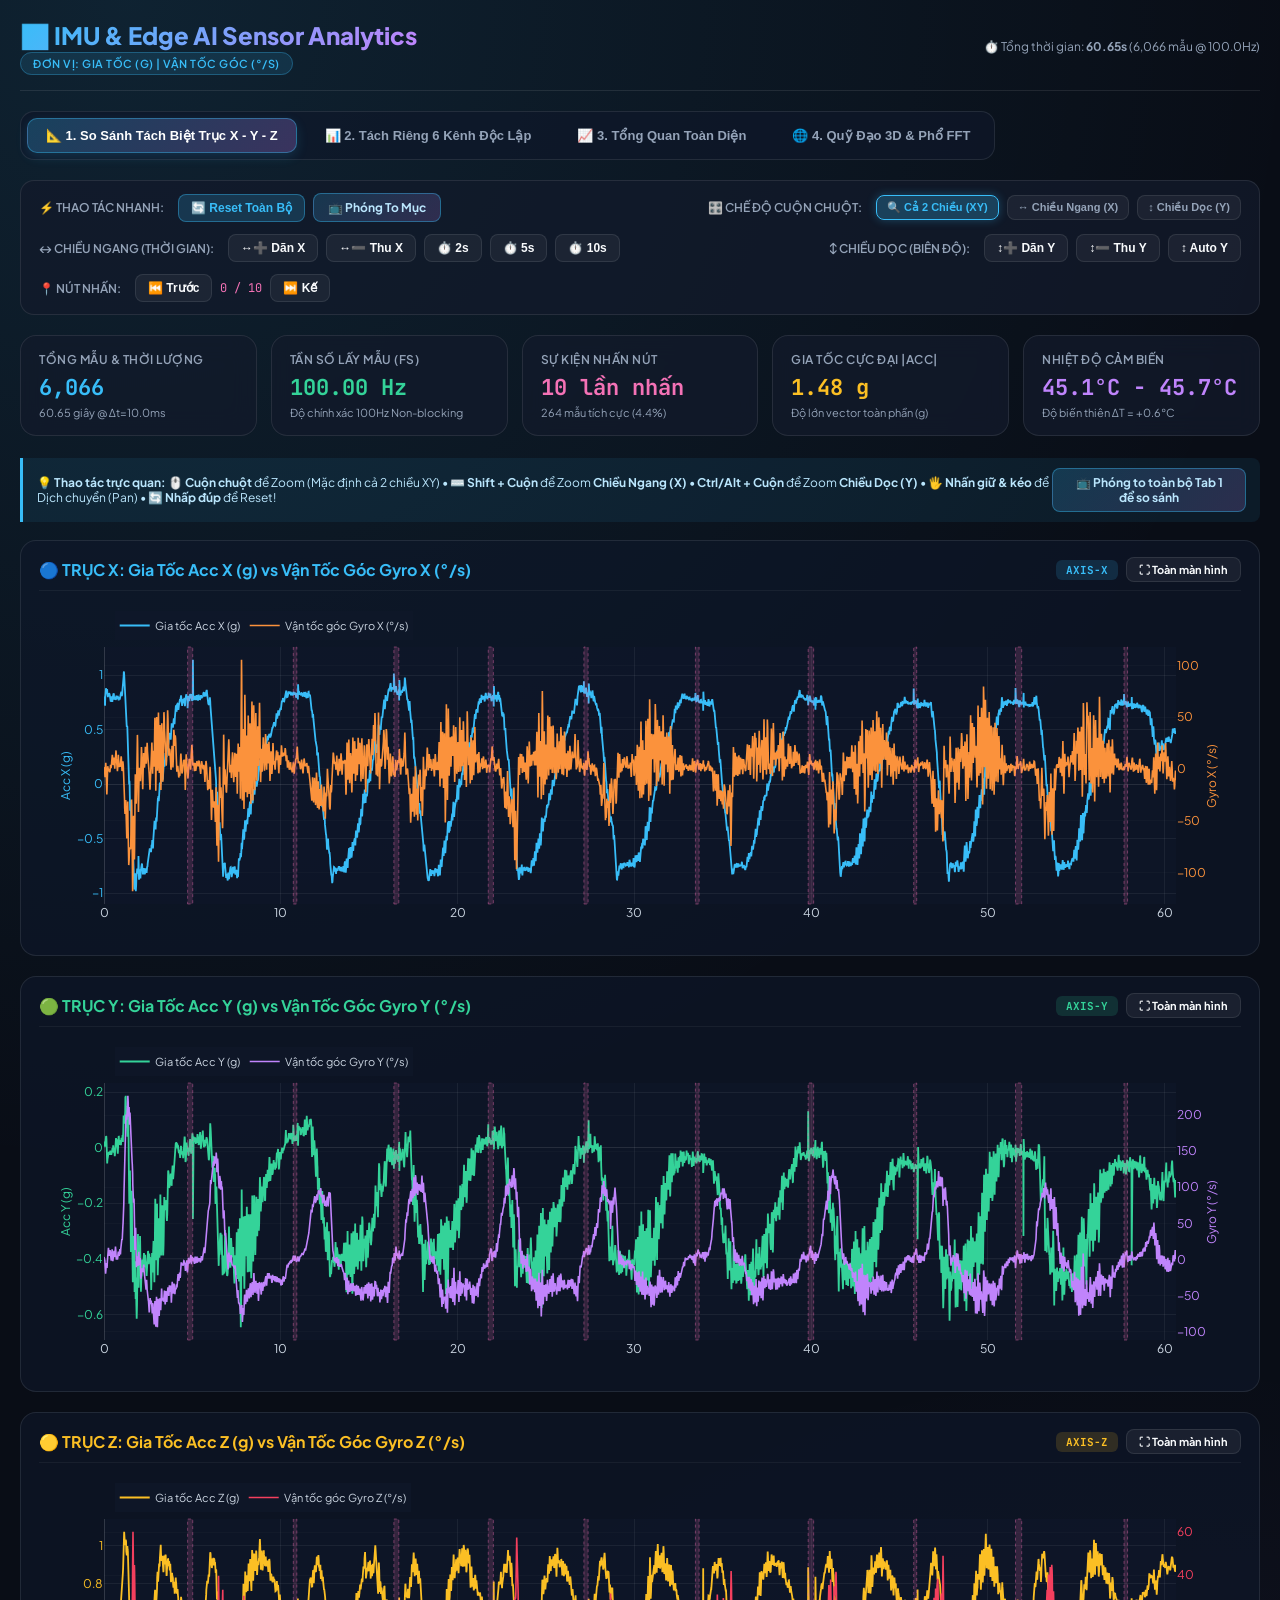
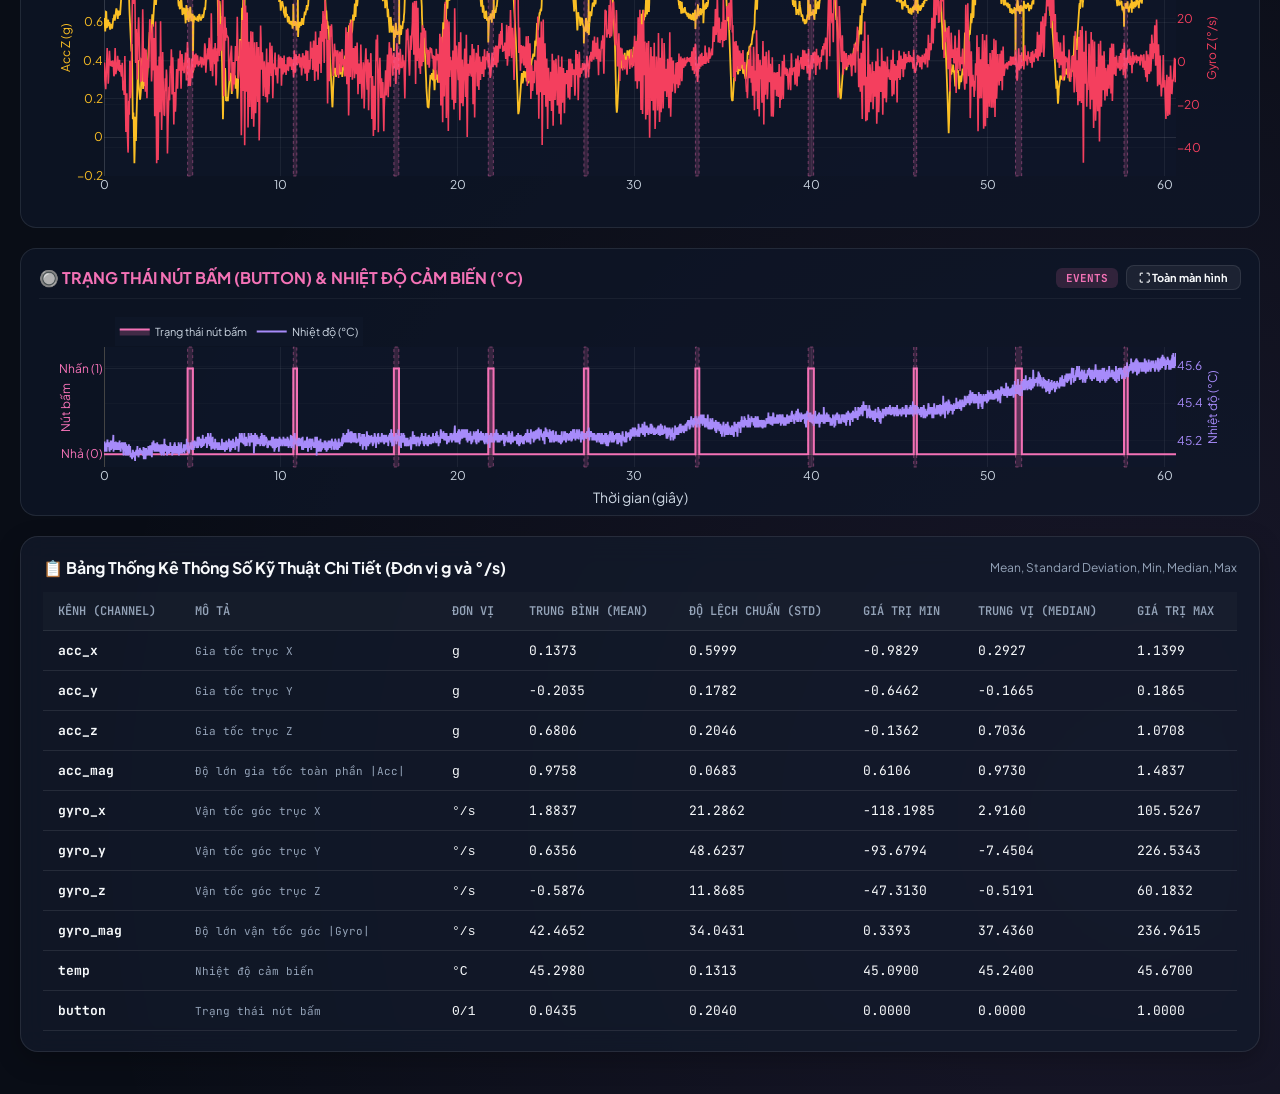
==== commit d2aaa818: "finished visualization" ====
--- a/data/dashboard.html
+++ b/data/dashboard.html
@@ -175,6 +175,31 @@
         .btn-primary:hover {
             background: rgba(56, 189, 248, 0.35);
         }
+        .btn-zoom-mode {
+            background: rgba(255, 255, 255, 0.05);
+            color: var(--text-muted);
+            border: 1px solid var(--card-border);
+            padding: 5px 10px;
+            border-radius: 8px;
+            font-size: 11px;
+            font-weight: 700;
+            cursor: pointer;
+            transition: all 0.18s;
+            display: inline-flex;
+            align-items: center;
+            gap: 5px;
+        }
+        .btn-zoom-mode:hover {
+            color: #fff;
+            border-color: var(--primary);
+            background: rgba(56, 189, 248, 0.15);
+        }
+        .btn-zoom-mode.active {
+            background: rgba(56, 189, 248, 0.25);
+            border-color: #38bdf8;
+            color: #38bdf8;
+            box-shadow: 0 0 10px rgba(56, 189, 248, 0.3);
+        }
 
         /* KPI Stats Grid */
         .stats-grid {
@@ -315,6 +340,164 @@
         .plot-container-sm {
             width: 100%;
             height: 420px;
+        }
+
+        /* Fullscreen Card Mode */
+        body.fullscreen-active {
+            overflow: hidden;
+        }
+        .axis-card.is-fullscreen,
+        .card.is-fullscreen {
+            position: fixed !important;
+            top: 0 !important;
+            left: 0 !important;
+            right: 0 !important;
+            bottom: 0 !important;
+            width: 100vw !important;
+            height: 100vh !important;
+            max-width: 100vw !important;
+            max-height: 100vh !important;
+            z-index: 999999 !important;
+            border-radius: 0 !important;
+            margin: 0 !important;
+            padding: 20px 24px !important;
+            background: #090d16 !important;
+            background-image: 
+                radial-gradient(circle at 10% 0%, rgba(56, 189, 248, 0.16) 0px, transparent 50%),
+                radial-gradient(circle at 90% 90%, rgba(192, 132, 252, 0.12) 0px, transparent 50%) !important;
+            display: flex !important;
+            flex-direction: column !important;
+            box-shadow: none !important;
+            border: none !important;
+            animation: zoomModal 0.22s cubic-bezier(0.16, 1, 0.3, 1) !important;
+        }
+
+        @keyframes zoomModal {
+            from {
+                opacity: 0;
+                transform: scale(0.98);
+            }
+            to {
+                opacity: 1;
+                transform: scale(1);
+            }
+        }
+
+        .is-fullscreen .axis-card-header,
+        .is-fullscreen .card-header {
+            flex-shrink: 0 !important;
+            margin-bottom: 12px !important;
+            padding-bottom: 12px !important;
+            border-bottom: 1px solid rgba(255, 255, 255, 0.1) !important;
+        }
+
+        .is-fullscreen .chart-box,
+        .is-fullscreen .chart-box-lg,
+        .is-fullscreen .chart-box-btn,
+        .is-fullscreen .plot-container-sm {
+            flex: 1 1 auto !important;
+            width: 100% !important;
+            height: calc(100vh - 90px) !important;
+            max-height: calc(100vh - 90px) !important;
+            margin-bottom: 0 !important;
+        }
+
+        .btn-fullscreen {
+            background: rgba(255, 255, 255, 0.06);
+            color: var(--text);
+            border: 1px solid var(--card-border);
+            padding: 5px 12px;
+            border-radius: 8px;
+            font-size: 11px;
+            font-weight: 700;
+            cursor: pointer;
+            transition: all 0.2s cubic-bezier(0.4, 0, 0.2, 1);
+            display: inline-flex;
+            align-items: center;
+            gap: 6px;
+            font-family: 'Plus Jakarta Sans', sans-serif;
+        }
+        .btn-fullscreen:hover {
+            background: rgba(56, 189, 248, 0.25);
+            border-color: var(--primary);
+            color: #38bdf8;
+            transform: translateY(-1px);
+            box-shadow: 0 2px 10px rgba(56, 189, 248, 0.3);
+        }
+        .is-fullscreen .btn-fullscreen {
+            background: rgba(244, 63, 94, 0.2);
+            border-color: rgba(244, 63, 94, 0.5);
+            color: #fda4af;
+        }
+        .is-fullscreen .btn-fullscreen:hover {
+            background: rgba(244, 63, 94, 0.35);
+            border-color: #f43f5e;
+            color: #fff;
+            box-shadow: 0 2px 10px rgba(244, 63, 94, 0.4);
+        }
+
+        /* Fullscreen Tab Overlay (Comparison Mode) */
+        .tab-pane.is-tab-fullscreen {
+            position: fixed !important;
+            top: 0 !important;
+            left: 0 !important;
+            right: 0 !important;
+            bottom: 0 !important;
+            width: 100vw !important;
+            height: 100vh !important;
+            max-width: 100vw !important;
+            max-height: 100vh !important;
+            z-index: 999990 !important;
+            overflow-y: auto !important;
+            overflow-x: hidden !important;
+            margin: 0 !important;
+            padding: 20px 30px 60px 30px !important;
+            background: #090d16 !important;
+            background-image: 
+                radial-gradient(circle at 10% 0%, rgba(56, 189, 248, 0.15) 0px, transparent 50%),
+                radial-gradient(circle at 90% 90%, rgba(192, 132, 252, 0.12) 0px, transparent 50%) !important;
+            display: block !important;
+            animation: zoomModal 0.22s cubic-bezier(0.16, 1, 0.3, 1) !important;
+        }
+
+        .tab-fullscreen-header {
+            position: sticky;
+            top: -20px;
+            z-index: 999995;
+            background: rgba(9, 13, 22, 0.94);
+            backdrop-filter: blur(16px);
+            padding: 14px 20px;
+            margin: -20px -30px 20px -30px;
+            border-bottom: 1px solid var(--card-border);
+            display: flex;
+            justify-content: space-between;
+            align-items: center;
+            flex-wrap: wrap;
+            gap: 12px;
+            box-shadow: 0 4px 20px rgba(0, 0, 0, 0.4);
+        }
+
+        .btn-tab-fullscreen {
+            background: linear-gradient(135deg, rgba(56, 189, 248, 0.18), rgba(192, 132, 252, 0.18));
+            color: #bae6fd;
+            border: 1px solid rgba(56, 189, 248, 0.4);
+            padding: 6px 14px;
+            border-radius: 8px;
+            font-size: 12px;
+            font-weight: 700;
+            cursor: pointer;
+            transition: all 0.2s cubic-bezier(0.4, 0, 0.2, 1);
+            display: inline-flex;
+            align-items: center;
+            gap: 6px;
+            font-family: 'Plus Jakarta Sans', sans-serif;
+        }
+        .btn-tab-fullscreen:hover {
+            background: linear-gradient(135deg, rgba(56, 189, 248, 0.35), rgba(192, 132, 252, 0.35));
+            border-color: var(--primary);
+            color: #fff;
+            transform: translateY(-1px);
+            box-shadow: 0 4px 14px rgba(56, 189, 248, 0.3);
         }
 
         /* Table */
@@ -367,7 +550,7 @@
                 <span class="badge">Đơn vị: Gia tốc (g) | Vận tốc góc (°/s)</span>
             </div>
             <div class="toolbar-group">
-                <span style="font-size:12px; color: var(--text-muted);">⏱️ Tổng thời gian: <strong>36.50s</strong> (3,651 mẫu @ 100.0Hz)</span>
+                <span style="font-size:12px; color: var(--text-muted);">⏱️ Tổng thời gian: <strong>60.65s</strong> (6,066 mẫu @ 100.0Hz)</span>
             </div>
         </header>
 
@@ -390,18 +573,35 @@
         <!-- Global Smart Toolbar -->
         <div class="toolbar">
             <div class="toolbar-group">
-                <span class="toolbar-title">🔍 Thu phóng nhanh:</span>
+                <span class="toolbar-title">⚡ Thao tác nhanh:</span>
                 <button class="btn btn-primary" onclick="resetAllZoom()">🔄 Reset Toàn Bộ</button>
-                <button class="btn" onclick="zoomQuick(0, 18.25)">🎯 Nửa Đầu (0 - 18.2s)</button>
-                <button class="btn" onclick="zoomQuick(18.25, 36.50)">🛑 Nửa Sau (18.2s - 36.5s)</button>
-                <button class="btn" onclick="zoomWindow(2.0)">⚡ Cửa sổ 2s</button>
-                <button class="btn" onclick="zoomWindow(5.0)">⚡ Cửa sổ 5s</button>
+                <button class="btn btn-tab-fullscreen" onclick="toggleCurrentTabFullscreen()" title="Phóng to toàn bộ các đồ thị trong tab hiện tại">📺 Phóng To Mục</button>
             </div>
             <div class="toolbar-group">
-                <span class="toolbar-title">📍 Sự kiện Nút:</span>
-                <button class="btn" onclick="prevButtonEvent()">⏮️ Sự kiện trước</button>
+                <span class="toolbar-title">🎛️ Chế độ Cuộn Chuột:</span>
+                <button class="btn-zoom-mode active" id="btn-mode-xy" onclick="setZoomMode('xy', this)" title="Cuộn chuột phóng to/thu nhỏ cả 2 chiều đồng thời (Mặc định)">🔍 Cả 2 Chiều (XY)</button>
+                <button class="btn-zoom-mode" id="btn-mode-x" onclick="setZoomMode('x', this)" title="Cuộn chuột chỉ dãn/thu trục thời gian (Hoặc giữ phím Shift khi cuộn)">↔️ Chiều Ngang (X)</button>
+                <button class="btn-zoom-mode" id="btn-mode-y" onclick="setZoomMode('y', this)" title="Cuộn chuột chỉ dãn/thu biên độ (Hoặc giữ phím Ctrl/Alt khi cuộn)">↕️ Chiều Dọc (Y)</button>
+            </div>
+            <div class="toolbar-group">
+                <span class="toolbar-title">↔️ Chiều Ngang (Thời Gian):</span>
+                <button class="btn" onclick="stretchX(1.4)" title="Kéo dãn trục thời gian (Phím +)">↔️➕ Dãn X</button>
+                <button class="btn" onclick="stretchX(0.71)" title="Thu hẹp trục thời gian (Phím -)">↔️➖ Thu X</button>
+                <button class="btn" onclick="setTimeWindow(2.0)" title="Xem cửa sổ thời gian 2 giây">⏱️ 2s</button>
+                <button class="btn" onclick="setTimeWindow(5.0)" title="Xem cửa sổ thời gian 5 giây">⏱️ 5s</button>
+                <button class="btn" onclick="setTimeWindow(10.0)" title="Xem cửa sổ thời gian 10 giây">⏱️ 10s</button>
+            </div>
+            <div class="toolbar-group">
+                <span class="toolbar-title">↕️ Chiều Dọc (Biên Độ):</span>
+                <button class="btn" onclick="stretchY(1.4)" title="Phóng to biên độ dọc (Shift + hoặc Ctrl+Cuộn)">↕️➕ Dãn Y</button>
+                <button class="btn" onclick="stretchY(0.71)" title="Thu nhỏ biên độ dọc (Shift - hoặc Ctrl+Cuộn)">↕️➖ Thu Y</button>
+                <button class="btn" onclick="autoFitY()" title="Tự động căn chỉnh biên độ Y vừa vặn">↕️ Auto Y</button>
+            </div>
+            <div class="toolbar-group">
+                <span class="toolbar-title">📍 Nút Nhấn:</span>
+                <button class="btn" onclick="prevButtonEvent()">⏮️ Trước</button>
                 <span id="btn-event-counter" style="font-size:12px; font-family:'JetBrains Mono'; color:var(--accent-pink);">0 / 10</span>
-                <button class="btn" onclick="nextButtonEvent()">⏭️ Sự kiện kế</button>
+                <button class="btn" onclick="nextButtonEvent()">⏭️ Kế</button>
             </div>
         </div>
 
@@ -409,8 +609,8 @@
         <div class="stats-grid">
             <div class="stat-card">
                 <div class="stat-label">Tổng Mẫu & Thời Lượng</div>
-                <div class="stat-value" style="color: var(--primary);">3,651</div>
-                <div class="stat-sub">36.50 giây @ Δt=10.0ms</div>
+                <div class="stat-value" style="color: var(--primary);">6,066</div>
+                <div class="stat-sub">60.65 giây @ Δt=10.0ms</div>
             </div>
             <div class="stat-card">
                 <div class="stat-label">Tần Số Lấy Mẫu (Fs)</div>
@@ -420,67 +620,81 @@
             <div class="stat-card">
                 <div class="stat-label">Sự Kiện Nhấn Nút</div>
                 <div class="stat-value" style="color: var(--accent-pink);">10 lần nhấn</div>
-                <div class="stat-sub">254 mẫu tích cực (7.0%)</div>
+                <div class="stat-sub">264 mẫu tích cực (4.4%)</div>
             </div>
             <div class="stat-card">
                 <div class="stat-label">Gia Tốc Cực Đại |Acc|</div>
-                <div class="stat-value" style="color: var(--accent-amber);">2.84 g</div>
+                <div class="stat-value" style="color: var(--accent-amber);">1.48 g</div>
                 <div class="stat-sub">Độ lớn vector toàn phần (g)</div>
             </div>
             <div class="stat-card">
                 <div class="stat-label">Nhiệt Độ Cảm Biến</div>
-                <div class="stat-value" style="color: var(--accent-purple);">32.7°C - 33.1°C</div>
-                <div class="stat-sub">Độ biến thiên ΔT = +0.4°C</div>
+                <div class="stat-value" style="color: var(--accent-purple);">45.1°C - 45.7°C</div>
+                <div class="stat-sub">Độ biến thiên ΔT = +0.6°C</div>
             </div>
         </div>
 
         <!-- ==================== TAB 1: SO SÁNH TÁCH BIỆT THEO TRỤC X, Y, Z ==================== -->
         <div id="tab-axes" class="tab-pane active">
             <div class="hint-box">
-                <span>💡 <strong>Chế độ so sánh trục độc lập (Đơn vị: Gia tốc g | Con quay °/s):</strong> Mỗi trục X, Y, Z được tách riêng thành một card đồ thị rộng rãi. Khi bạn kéo chuột phóng to ở bất kỳ trục nào, các trục còn lại sẽ <strong>đồng bộ thời gian 100%</strong> mà không bị cắt mất tín hiệu!</span>
-                <span style="font-size:11px; opacity:0.8;">Nhấp đúp chuột để Reset</span>
+                <span>💡 <strong>Thao tác trực quan:</strong> 🖱️ <strong>Cuộn chuột</strong> để Zoom (Mặc định cả 2 chiều XY) • ⌨️ <strong>Shift + Cuộn</strong> để Zoom <strong>Chiều Ngang (X)</strong> • <strong>Ctrl/Alt + Cuộn</strong> để Zoom <strong>Chiều Dọc (Y)</strong> • 🖐️ <strong>Nhấn giữ & kéo</strong> để Dịch chuyển (Pan) • 🔄 <strong>Nhấp đúp</strong> để Reset!</span>
+                <div style="display: flex; gap: 8px;">
+                    <button class="btn-tab-fullscreen" onclick="toggleTabFullscreen('tab-axes')">📺 Phóng to toàn bộ Tab 1 để so sánh</button>
+                </div>
             </div>
 
             <!-- Card Trục X -->
-            <div class="axis-card">
+            <div class="axis-card" id="card-axis-x">
                 <div class="axis-card-header">
                     <div class="card-title" style="color: var(--axis-x);">
                         <span>🔵 TRỤC X: Gia Tốc Acc X (g) vs Vận Tốc Góc Gyro X (°/s)</span>
                     </div>
-                    <span class="axis-badge" style="background: rgba(56, 189, 248, 0.15); color: var(--axis-x);">AXIS-X</span>
+                    <div style="display: flex; align-items: center; gap: 8px;">
+                        <span class="axis-badge" style="background: rgba(56, 189, 248, 0.15); color: var(--axis-x);">AXIS-X</span>
+                        <button class="btn-fullscreen" onclick="toggleFullscreen('card-axis-x', 'chart-axis-x')" title="Phóng to đồ thị này">⛶ Toàn màn hình</button>
+                    </div>
                 </div>
                 <div id="chart-axis-x" class="chart-box"></div>
             </div>
 
             <!-- Card Trục Y -->
-            <div class="axis-card">
+            <div class="axis-card" id="card-axis-y">
                 <div class="axis-card-header">
                     <div class="card-title" style="color: var(--axis-y);">
                         <span>🟢 TRỤC Y: Gia Tốc Acc Y (g) vs Vận Tốc Góc Gyro Y (°/s)</span>
                     </div>
-                    <span class="axis-badge" style="background: rgba(52, 211, 153, 0.15); color: var(--axis-y);">AXIS-Y</span>
+                    <div style="display: flex; align-items: center; gap: 8px;">
+                        <span class="axis-badge" style="background: rgba(52, 211, 153, 0.15); color: var(--axis-y);">AXIS-Y</span>
+                        <button class="btn-fullscreen" onclick="toggleFullscreen('card-axis-y', 'chart-axis-y')" title="Phóng to đồ thị này">⛶ Toàn màn hình</button>
+                    </div>
                 </div>
                 <div id="chart-axis-y" class="chart-box"></div>
             </div>
 
             <!-- Card Trục Z -->
-            <div class="axis-card">
+            <div class="axis-card" id="card-axis-z">
                 <div class="axis-card-header">
                     <div class="card-title" style="color: var(--axis-z);">
                         <span>🟡 TRỤC Z: Gia Tốc Acc Z (g) vs Vận Tốc Góc Gyro Z (°/s)</span>
                     </div>
-                    <span class="axis-badge" style="background: rgba(251, 191, 36, 0.15); color: var(--axis-z);">AXIS-Z</span>
+                    <div style="display: flex; align-items: center; gap: 8px;">
+                        <span class="axis-badge" style="background: rgba(251, 191, 36, 0.15); color: var(--axis-z);">AXIS-Z</span>
+                        <button class="btn-fullscreen" onclick="toggleFullscreen('card-axis-z', 'chart-axis-z')" title="Phóng to đồ thị này">⛶ Toàn màn hình</button>
+                    </div>
                 </div>
                 <div id="chart-axis-z" class="chart-box"></div>
             </div>
 
             <!-- Card Nút Nhấn & Nhiệt Độ -->
-            <div class="axis-card">
+            <div class="axis-card" id="card-axis-btn">
                 <div class="axis-card-header">
                     <div class="card-title" style="color: var(--accent-pink);">
                         <span>🔘 TRẠNG THÁI NÚT BẤM (BUTTON) & NHIỆT ĐỘ CẢM BIẾN (°C)</span>
                     </div>
-                    <span class="axis-badge" style="background: rgba(244, 114, 182, 0.15); color: var(--accent-pink);">EVENTS</span>
+                    <div style="display: flex; align-items: center; gap: 8px;">
+                        <span class="axis-badge" style="background: rgba(244, 114, 182, 0.15); color: var(--accent-pink);">EVENTS</span>
+                        <button class="btn-fullscreen" onclick="toggleFullscreen('card-axis-btn', 'chart-axis-btn')" title="Phóng to đồ thị này">⛶ Toàn màn hình</button>
+                    </div>
                 </div>
                 <div id="chart-axis-btn" class="chart-box-btn"></div>
             </div>
@@ -489,42 +703,190 @@
         <!-- ==================== TAB 2: TÁCH RIÊNG 6 KÊNH ĐỘC LẬP ==================== -->
         <div id="tab-isolated" class="tab-pane">
             <div class="hint-box">
-                <span>📊 <strong>Chế độ 6 Kênh Riêng Biệt:</strong> Khoảng cách mỗi sơ đồ được nới rộng tối đa, thang đo trục Y riêng biệt cho từng kênh (Acc theo g, Gyro theo °/s) để zoom sâu vào từng rung động vi mô.</span>
-            </div>
-
-            <div class="card">
-                <div class="card-header">
-                    <div class="card-title">📈 Chi Tiết 6 Kênh Cảm Biến Độc Lập (Đồng bộ Zoom)</div>
+                <span>📊 <strong>6 Kênh Riêng Biệt:</strong> 🖱️ <strong>Cuộn chuột</strong> để Zoom (Mặc định XY) • ⌨️ <strong>Shift + Cuộn</strong> (Zoom X) • <strong>Ctrl/Alt + Cuộn</strong> (Zoom Y) • 🖐️ <strong>Kéo chuột</strong> để Pan • 🔄 <strong>Nhấp đúp</strong> để Reset!</span>
+                <div style="display: flex; gap: 8px;">
+                    <button class="btn-tab-fullscreen" onclick="toggleTabFullscreen('tab-isolated')">📺 Phóng to toàn bộ 6 kênh để so sánh</button>
                 </div>
-                <div id="chart-isolated-6" style="width:100%; height: 1300px;"></div>
+            </div>
+
+            <!-- Card Acc X -->
+            <div class="axis-card" id="card-iso-acc-x">
+                <div class="axis-card-header">
+                    <div class="card-title" style="color: #38bdf8;">
+                        <span>🔵 GIA TỐC ACC X (g)</span>
+                    </div>
+                    <div style="display: flex; align-items: center; gap: 8px;">
+                        <span class="axis-badge" style="background: rgba(56, 189, 248, 0.15); color: #38bdf8;">ACC-X</span>
+                        <button class="btn-fullscreen" onclick="toggleFullscreen('card-iso-acc-x', 'chart-iso-acc-x')" title="Phóng to đồ thị này">⛶ Toàn màn hình</button>
+                    </div>
+                </div>
+                <div id="chart-iso-acc-x" class="chart-box" style="height: 240px;"></div>
+            </div>
+
+            <!-- Card Acc Y -->
+            <div class="axis-card" id="card-iso-acc-y">
+                <div class="axis-card-header">
+                    <div class="card-title" style="color: #34d399;">
+                        <span>🟢 GIA TỐC ACC Y (g)</span>
+                    </div>
+                    <div style="display: flex; align-items: center; gap: 8px;">
+                        <span class="axis-badge" style="background: rgba(52, 211, 153, 0.15); color: #34d399;">ACC-Y</span>
+                        <button class="btn-fullscreen" onclick="toggleFullscreen('card-iso-acc-y', 'chart-iso-acc-y')" title="Phóng to đồ thị này">⛶ Toàn màn hình</button>
+                    </div>
+                </div>
+                <div id="chart-iso-acc-y" class="chart-box" style="height: 240px;"></div>
+            </div>
+
+            <!-- Card Acc Z -->
+            <div class="axis-card" id="card-iso-acc-z">
+                <div class="axis-card-header">
+                    <div class="card-title" style="color: #fbbf24;">
+                        <span>🟡 GIA TỐC ACC Z (g)</span>
+                    </div>
+                    <div style="display: flex; align-items: center; gap: 8px;">
+                        <span class="axis-badge" style="background: rgba(251, 191, 36, 0.15); color: #fbbf24;">ACC-Z</span>
+                        <button class="btn-fullscreen" onclick="toggleFullscreen('card-iso-acc-z', 'chart-iso-acc-z')" title="Phóng to đồ thị này">⛶ Toàn màn hình</button>
+                    </div>
+                </div>
+                <div id="chart-iso-acc-z" class="chart-box" style="height: 240px;"></div>
+            </div>
+
+            <!-- Card Gyro X -->
+            <div class="axis-card" id="card-iso-gyro-x">
+                <div class="axis-card-header">
+                    <div class="card-title" style="color: #fb923c;">
+                        <span>🟠 VẬN TỐC GÓC GYRO X (°/s)</span>
+                    </div>
+                    <div style="display: flex; align-items: center; gap: 8px;">
+                        <span class="axis-badge" style="background: rgba(251, 146, 60, 0.15); color: #fb923c;">GYRO-X</span>
+                        <button class="btn-fullscreen" onclick="toggleFullscreen('card-iso-gyro-x', 'chart-iso-gyro-x')" title="Phóng to đồ thị này">⛶ Toàn màn hình</button>
+                    </div>
+                </div>
+                <div id="chart-iso-gyro-x" class="chart-box" style="height: 240px;"></div>
+            </div>
+
+            <!-- Card Gyro Y -->
+            <div class="axis-card" id="card-iso-gyro-y">
+                <div class="axis-card-header">
+                    <div class="card-title" style="color: #c084fc;">
+                        <span>🟣 VẬN TỐC GÓC GYRO Y (°/s)</span>
+                    </div>
+                    <div style="display: flex; align-items: center; gap: 8px;">
+                        <span class="axis-badge" style="background: rgba(192, 132, 252, 0.15); color: #c084fc;">GYRO-Y</span>
+                        <button class="btn-fullscreen" onclick="toggleFullscreen('card-iso-gyro-y', 'chart-iso-gyro-y')" title="Phóng to đồ thị này">⛶ Toàn màn hình</button>
+                    </div>
+                </div>
+                <div id="chart-iso-gyro-y" class="chart-box" style="height: 240px;"></div>
+            </div>
+
+            <!-- Card Gyro Z -->
+            <div class="axis-card" id="card-iso-gyro-z">
+                <div class="axis-card-header">
+                    <div class="card-title" style="color: #f43f5e;">
+                        <span>🔴 VẬN TỐC GÓC GYRO Z (°/s)</span>
+                    </div>
+                    <div style="display: flex; align-items: center; gap: 8px;">
+                        <span class="axis-badge" style="background: rgba(244, 63, 94, 0.15); color: #f43f5e;">GYRO-Z</span>
+                        <button class="btn-fullscreen" onclick="toggleFullscreen('card-iso-gyro-z', 'chart-iso-gyro-z')" title="Phóng to đồ thị này">⛶ Toàn màn hình</button>
+                    </div>
+                </div>
+                <div id="chart-iso-gyro-z" class="chart-box" style="height: 240px;"></div>
             </div>
         </div>
 
         <!-- ==================== TAB 3: TỔNG QUAN TOÀN DIỆN ==================== -->
         <div id="tab-overview" class="tab-pane">
-            <div class="card">
-                <div class="card-header">
-                    <div class="card-title">📈 Tín Hiệu Thời Gian Tổng Hợp (Đầy Đủ Các Kênh)</div>
-                    <span class="card-desc">Gia Tốc (g), Vận Tốc Góc (°/s), Nhiệt Độ (°C), Nút Bấm</span>
+            <div class="hint-box">
+                <span>💡 <strong>Tổng quan phân nhóm:</strong> 🖱️ <strong>Cuộn chuột</strong> để Zoom (Mặc định XY) • ⌨️ <strong>Shift + Cuộn</strong> (Zoom X) • <strong>Ctrl/Alt + Cuộn</strong> (Zoom Y) • 🖐️ <strong>Kéo chuột</strong> để Pan • 🔄 <strong>Nhấp đúp</strong> để Reset!</span>
+                <div style="display: flex; gap: 8px;">
+                    <button class="btn-tab-fullscreen" onclick="toggleTabFullscreen('tab-overview')">📺 Phóng to toàn bộ Tab 3 để so sánh</button>
                 </div>
-                <div id="chart-overview" class="chart-box-lg"></div>
+            </div>
+
+            <!-- Card Gia Tốc -->
+            <div class="axis-card" id="card-overview-acc">
+                <div class="axis-card-header">
+                    <div class="card-title" style="color: var(--primary);">
+                        <span>📈 GIA TỐC: Acc X, Acc Y, Acc Z & Độ Lớn Toàn Phần |Acc| (g)</span>
+                    </div>
+                    <div style="display: flex; align-items: center; gap: 8px;">
+                        <span class="axis-badge" style="background: rgba(56, 189, 248, 0.15); color: var(--primary);">ACCEL</span>
+                        <button class="btn-fullscreen" onclick="toggleFullscreen('card-overview-acc', 'chart-overview-acc')" title="Phóng to đồ thị này">⛶ Toàn màn hình</button>
+                    </div>
+                </div>
+                <div id="chart-overview-acc" class="chart-box"></div>
+            </div>
+
+            <!-- Card Vận Tốc Góc -->
+            <div class="axis-card" id="card-overview-gyro">
+                <div class="axis-card-header">
+                    <div class="card-title" style="color: var(--gyro-x);">
+                        <span>🌀 VẬN TỐC GÓC: Gyro X, Gyro Y, Gyro Z & Độ Lớn Toàn Phần |Gyro| (°/s)</span>
+                    </div>
+                    <div style="display: flex; align-items: center; gap: 8px;">
+                        <span class="axis-badge" style="background: rgba(251, 146, 60, 0.15); color: var(--gyro-x);">GYRO</span>
+                        <button class="btn-fullscreen" onclick="toggleFullscreen('card-overview-gyro', 'chart-overview-gyro')" title="Phóng to đồ thị này">⛶ Toàn màn hình</button>
+                    </div>
+                </div>
+                <div id="chart-overview-gyro" class="chart-box"></div>
+            </div>
+
+            <!-- Card Nhiệt Độ -->
+            <div class="axis-card" id="card-overview-temp">
+                <div class="axis-card-header">
+                    <div class="card-title" style="color: var(--accent-purple);">
+                        <span>🌡️ NHIỆT ĐỘ CẢM BIẾN (°C)</span>
+                    </div>
+                    <div style="display: flex; align-items: center; gap: 8px;">
+                        <span class="axis-badge" style="background: rgba(192, 132, 252, 0.15); color: var(--accent-purple);">TEMP</span>
+                        <button class="btn-fullscreen" onclick="toggleFullscreen('card-overview-temp', 'chart-overview-temp')" title="Phóng to đồ thị này">⛶ Toàn màn hình</button>
+                    </div>
+                </div>
+                <div id="chart-overview-temp" class="chart-box" style="height: 250px;"></div>
+            </div>
+
+            <!-- Card Nút Bấm -->
+            <div class="axis-card" id="card-overview-btn">
+                <div class="axis-card-header">
+                    <div class="card-title" style="color: var(--accent-pink);">
+                        <span>🔘 TRẠNG THÁI NÚT BẤM (BUTTON EVENTS)</span>
+                    </div>
+                    <div style="display: flex; align-items: center; gap: 8px;">
+                        <span class="axis-badge" style="background: rgba(244, 114, 182, 0.15); color: var(--accent-pink);">BUTTON</span>
+                        <button class="btn-fullscreen" onclick="toggleFullscreen('card-overview-btn', 'chart-overview-btn')" title="Phóng to đồ thị này">⛶ Toàn màn hình</button>
+                    </div>
+                </div>
+                <div id="chart-overview-btn" class="chart-box-btn"></div>
             </div>
         </div>
 
         <!-- ==================== TAB 4: QUỸ ĐẠO 3D & PHỔ TẦN SỐ FFT ==================== -->
         <div id="tab-3d-fft" class="tab-pane">
+            <div class="hint-box">
+                <span>🌐 <strong>Phân tích không gian & tần số:</strong> 🖱️ <strong>Cuộn chuột</strong> để zoom • 🖐️ <strong>Nhấn giữ & kéo chuột</strong> để xoay 3D / Pan FFT!</span>
+                <div style="display: flex; gap: 8px;">
+                    <button class="btn-tab-fullscreen" onclick="toggleTabFullscreen('tab-3d-fft')">📺 Phóng to cả 3D & FFT để so sánh</button>
+                </div>
+            </div>
+
             <div class="grid-2col">
-                <div class="card">
+                <div class="card" id="card-3d">
                     <div class="card-header">
-                        <div class="card-title">🌐 Quỹ Đạo Gia Tốc Không Gian 3D (Acc X, Y, Z theo đơn vị g)</div>
-                        <span class="card-desc">Kéo chuột để xoay góc nhìn 3D</span>
+                        <div>
+                            <div class="card-title">🌐 Quỹ Đạo Gia Tốc Không Gian 3D (Acc X, Y, Z theo đơn vị g)</div>
+                            <span class="card-desc">Kéo chuột để xoay góc nhìn 3D • Cuộn chuột để zoom</span>
+                        </div>
+                        <button class="btn-fullscreen" onclick="toggleFullscreen('card-3d', 'chart-3d')" title="Phóng to đồ thị này">⛶ Toàn màn hình</button>
                     </div>
                     <div id="chart-3d" class="plot-container-sm"></div>
                 </div>
-                <div class="card">
+                <div class="card" id="card-fft">
                     <div class="card-header">
-                        <div class="card-title">⚡ Phổ Tần Số FFT (Gia Tốc g & Vận Tốc Góc °/s)</div>
-                        <span class="card-desc">Phân tích tần số dao động (0 - 50.0Hz)</span>
+                        <div>
+                            <div class="card-title">⚡ Phổ Tần Số FFT (Gia Tốc g & Vận Tốc Góc °/s)</div>
+                            <span class="card-desc">Phân tích tần số dao động (0 - 50.0Hz) • Cuộn chuột để zoom</span>
+                        </div>
+                        <button class="btn-fullscreen" onclick="toggleFullscreen('card-fft', 'chart-fft')" title="Phóng to đồ thị này">⛶ Toàn màn hình</button>
                     </div>
                     <div id="chart-fft" class="plot-container-sm"></div>
                 </div>
@@ -557,118 +919,98 @@
         <td><strong>acc_x</strong></td>
         <td><span style="color: var(--text-muted); font-size:11px;">Gia tốc trục X</span></td>
         <td><code>g</code></td>
-        <td>-0.0771</td>
-        <td>0.4739</td>
-        <td>-1.0795</td>
-        <td>0.0781</td>
-        <td>1.1931</td>
+        <td>0.1373</td>
+        <td>0.5999</td>
+        <td>-0.9829</td>
+        <td>0.2927</td>
+        <td>1.1399</td>
     </tr>
     <tr>
         <td><strong>acc_y</strong></td>
         <td><span style="color: var(--text-muted); font-size:11px;">Gia tốc trục Y</span></td>
         <td><code>g</code></td>
-        <td>0.0059</td>
-        <td>0.2412</td>
-        <td>-1.1276</td>
-        <td>0.0464</td>
-        <td>0.8818</td>
+        <td>-0.2035</td>
+        <td>0.1782</td>
+        <td>-0.6462</td>
+        <td>-0.1665</td>
+        <td>0.1865</td>
     </tr>
     <tr>
         <td><strong>acc_z</strong></td>
         <td><span style="color: var(--text-muted); font-size:11px;">Gia tốc trục Z</span></td>
         <td><code>g</code></td>
-        <td>0.5768</td>
-        <td>0.7736</td>
-        <td>-2.7338</td>
-        <td>0.9161</td>
-        <td>2.1267</td>
+        <td>0.6806</td>
+        <td>0.2046</td>
+        <td>-0.1362</td>
+        <td>0.7036</td>
+        <td>1.0708</td>
     </tr>
     <tr>
         <td><strong>acc_mag</strong></td>
         <td><span style="color: var(--text-muted); font-size:11px;">Độ lớn gia tốc toàn phần |Acc|</span></td>
         <td><code>g</code></td>
-        <td>1.0734</td>
-        <td>0.2600</td>
-        <td>0.2231</td>
-        <td>1.0337</td>
-        <td>2.8418</td>
+        <td>0.9758</td>
+        <td>0.0683</td>
+        <td>0.6106</td>
+        <td>0.9730</td>
+        <td>1.4837</td>
     </tr>
     <tr>
         <td><strong>gyro_x</strong></td>
         <td><span style="color: var(--text-muted); font-size:11px;">Vận tốc góc trục X</span></td>
         <td><code>°/s</code></td>
-        <td>-2.0683</td>
-        <td>35.3994</td>
-        <td>-113.1603</td>
-        <td>-3.8779</td>
-        <td>311.0076</td>
+        <td>1.8837</td>
+        <td>21.2862</td>
+        <td>-118.1985</td>
+        <td>2.9160</td>
+        <td>105.5267</td>
     </tr>
     <tr>
         <td><strong>gyro_y</strong></td>
         <td><span style="color: var(--text-muted); font-size:11px;">Vận tốc góc trục Y</span></td>
         <td><code>°/s</code></td>
-        <td>-2.1345</td>
-        <td>127.8192</td>
-        <td>-248.8244</td>
-        <td>-15.0840</td>
-        <td>500.2596</td>
+        <td>0.6356</td>
+        <td>48.6237</td>
+        <td>-93.6794</td>
+        <td>-7.4504</td>
+        <td>226.5343</td>
     </tr>
     <tr>
         <td><strong>gyro_z</strong></td>
         <td><span style="color: var(--text-muted); font-size:11px;">Vận tốc góc trục Z</span></td>
         <td><code>°/s</code></td>
-        <td>2.1053</td>
-        <td>52.1562</td>
-        <td>-290.9924</td>
-        <td>3.9847</td>
-        <td>142.0153</td>
+        <td>-0.5876</td>
+        <td>11.8685</td>
+        <td>-47.3130</td>
+        <td>-0.5191</td>
+        <td>60.1832</td>
     </tr>
     <tr>
         <td><strong>gyro_mag</strong></td>
         <td><span style="color: var(--text-muted); font-size:11px;">Độ lớn vận tốc góc |Gyro|</span></td>
         <td><code>°/s</code></td>
-        <td>98.4735</td>
-        <td>103.0762</td>
-        <td>1.1691</td>
-        <td>67.4190</td>
-        <td>579.8994</td>
-    </tr>
-    <tr>
-        <td><strong>roll</strong></td>
-        <td><span style="color: var(--text-muted); font-size:11px;">Góc nghiêng Roll (Kalman Filter)</span></td>
-        <td><code>°</code></td>
-        <td>-27.9813</td>
-        <td>56.3629</td>
-        <td>-176.3900</td>
-        <td>4.3100</td>
-        <td>29.6300</td>
-    </tr>
-    <tr>
-        <td><strong>pitch</strong></td>
-        <td><span style="color: var(--text-muted); font-size:11px;">Góc nghiêng Pitch (Kalman Filter)</span></td>
-        <td><code>°</code></td>
-        <td>8.3441</td>
-        <td>25.9316</td>
-        <td>-22.3500</td>
-        <td>2.0900</td>
-        <td>85.3800</td>
+        <td>42.4652</td>
+        <td>34.0431</td>
+        <td>0.3393</td>
+        <td>37.4360</td>
+        <td>236.9615</td>
     </tr>
     <tr>
         <td><strong>temp</strong></td>
         <td><span style="color: var(--text-muted); font-size:11px;">Nhiệt độ cảm biến</span></td>
         <td><code>°C</code></td>
-        <td>32.9819</td>
-        <td>0.0801</td>
-        <td>32.6800</td>
-        <td>33.0100</td>
-        <td>33.1000</td>
+        <td>45.2980</td>
+        <td>0.1313</td>
+        <td>45.0900</td>
+        <td>45.2400</td>
+        <td>45.6700</td>
     </tr>
     <tr>
         <td><strong>button</strong></td>
         <td><span style="color: var(--text-muted); font-size:11px;">Trạng thái nút bấm</span></td>
         <td><code>0/1</code></td>
-        <td>0.0696</td>
-        <td>0.2545</td>
+        <td>0.0435</td>
+        <td>0.2040</td>
         <td>0.0000</td>
         <td>0.0000</td>
         <td>1.0000</td>
@@ -681,11 +1023,19 @@
 
     <!-- Script Logic -->
     <script>
-        const rawData = {"time": [0.0, 0.01, 0.02, 0.03, 0.04, 0.05, 0.06, 0.07, 0.08, 0.09, 0.1, 0.11, 0.12, 0.13, 0.14, 0.15, 0.16, 0.17, 0.18, 0.19, 0.2, 0.21, 0.22, 0.23, 0.24, 0.25, 0.26, 0.27, 0.28, 0.29, 0.3, 0.31, 0.32, 0.33, 0.34, 0.35, 0.36, 0.37, 0.38, 0.39, 0.4, 0.41, 0.42, 0.43, 0.44, 0.45, 0.46, 0.47, 0.48, 0.49, 0.5, 0.51, 0.52, 0.53, 0.54, 0.55, 0.56, 0.57, 0.58, 0.59, 0.6, 0.61, 0.62, 0.63, 0.64, 0.65, 0.66, 0.67, 0.68, 0.69, 0.7, 0.71, 0.72, 0.73, 0.74, 0.75, 0.76, 0.77, 0.78, 0.79, 0.8, 0.81, 0.82, 0.83, 0.84, 0.85, 0.86, 0.87, 0.88, 0.89, 0.9, 0.91, 0.92, 0.93, 0.94, 0.95, 0.96, 0.97, 0.98, 0.99, 1.0, 1.01, 1.02, 1.03, 1.04, 1.05, 1.06, 1.07, 1.08, 1.09, 1.1, 1.11, 1.12, 1.13, 1.14, 1.15, 1.16, 1.17, 1.18, 1.19, 1.2, 1.21, 1.22, 1.23, 1.24, 1.25, 1.26, 1.27, 1.28, 1.29, 1.3, 1.31, 1.32, 1.33, 1.34, 1.35, 1.36, 1.37, 1.38, 1.39, 1.4, 1.41, 1.42, 1.43, 1.44, 1.45, 1.46, 1.47, 1.48, 1.49, 1.5, 1.51, 1.52, 1.53, 1.54, 1.55, 1.56, 1.57, 1.58, 1.59, 1.6, 1.61, 1.62, 1.63, 1.64, 1.65, 1.66, 1.67, 1.68, 1.69, 1.7, 1.71, 1.72, 1.73, 1.74, 1.75, 1.76, 1.77, 1.78, 1.79, 1.8, 1.81, 1.82, 1.83, 1.84, 1.85, 1.86, 1.87, 1.88, 1.89, 1.9, 1.91, 1.92, 1.93, 1.94, 1.95, 1.96, 1.97, 1.98, 1.99, 2.0, 2.01, 2.02, 2.03, 2.04, 2.05, 2.06, 2.07, 2.08, 2.09, 2.1, 2.11, 2.12, 2.13, 2.14, 2.15, 2.16, 2.17, 2.18, 2.19, 2.2, 2.21, 2.22, 2.23, 2.24, 2.25, 2.26, 2.27, 2.28, 2.29, 2.3, 2.31, 2.32, 2.33, 2.34, 2.35, 2.36, 2.37, 2.38, 2.39, 2.4, 2.41, 2.42, 2.43, 2.44, 2.45, 2.46, 2.47, 2.48, 2.49, 2.5, 2.51, 2.52, 2.53, 2.54, 2.55, 2.56, 2.57, 2.58, 2.59, 2.6, 2.61, 2.62, 2.63, 2.64, 2.65, 2.66, 2.67, 2.68, 2.69, 2.7, 2.71, 2.72, 2.73, 2.74, 2.75, 2.76, 2.77, 2.78, 2.79, 2.8, 2.81, 2.82, 2.83, 2.84, 2.85, 2.86, 2.87, 2.88, 2.89, 2.9, 2.91, 2.92, 2.93, 2.94, 2.95, 2.96, 2.97, 2.98, 2.99, 3.0, 3.01, 3.02, 3.03, 3.04, 3.05, 3.06, 3.07, 3.08, 3.09, 3.1, 3.11, 3.12, 3.13, 3.14, 3.15, 3.16, 3.17, 3.18, 3.19, 3.2, 3.21, 3.22, 3.23, 3.24, 3.25, 3.26, 3.27, 3.28, 3.29, 3.3, 3.31, 3.32, 3.33, 3.34, 3.35, 3.36, 3.37, 3.38, 3.39, 3.4, 3.41, 3.42, 3.43, 3.44, 3.45, 3.46, 3.47, 3.48, 3.49, 3.5, 3.51, 3.52, 3.53, 3.54, 3.55, 3.56, 3.57, 3.58, 3.59, 3.6, 3.61, 3.62, 3.63, 3.64, 3.65, 3.66, 3.67, 3.68, 3.69, 3.7, 3.71, 3.72, 3.73, 3.74, 3.75, 3.76, 3.77, 3.78, 3.79, 3.8, 3.81, 3.82, 3.83, 3.84, 3.85, 3.86, 3.87, 3.88, 3.89, 3.9, 3.91, 3.92, 3.93, 3.94, 3.95, 3.96, 3.97, 3.98, 3.99, 4.0, 4.01, 4.02, 4.03, 4.04, 4.05, 4.06, 4.07, 4.08, 4.09, 4.1, 4.11, 4.12, 4.13, 4.14, 4.15, 4.16, 4.17, 4.18, 4.19, 4.2, 4.21, 4.22, 4.23, 4.24, 4.25, 4.26, 4.27, 4.28, 4.29, 4.3, 4.31, 4.32, 4.33, 4.34, 4.35, 4.36, 4.37, 4.38, 4.39, 4.4, 4.41, 4.42, 4.43, 4.44, 4.45, 4.46, 4.47, 4.48, 4.49, 4.5, 4.51, 4.52, 4.53, 4.54, 4.55, 4.56, 4.57, 4.58, 4.59, 4.6, 4.61, 4.62, 4.63, 4.64, 4.65, 4.66, 4.67, 4.68, 4.69, 4.7, 4.71, 4.72, 4.73, 4.74, 4.75, 4.76, 4.77, 4.78, 4.79, 4.8, 4.81, 4.82, 4.83, 4.84, 4.85, 4.86, 4.87, 4.88, 4.89, 4.9, 4.91, 4.92, 4.93, 4.94, 4.95, 4.96, 4.97, 4.98, 4.99, 5.0, 5.01, 5.02, 5.03, 5.04, 5.05, 5.06, 5.07, 5.08, 5.09, 5.1, 5.11, 5.12, 5.13, 5.14, 5.15, 5.16, 5.17, 5.18, 5.19, 5.2, 5.21, 5.22, 5.23, 5.24, 5.25, 5.26, 5.27, 5.28, 5.29, 5.3, 5.31, 5.32, 5.33, 5.34, 5.35, 5.36, 5.37, 5.38, 5.39, 5.4, 5.41, 5.42, 5.43, 5.44, 5.45, 5.46, 5.47, 5.48, 5.49, 5.5, 5.51, 5.52, 5.53, 5.54, 5.55, 5.56, 5.57, 5.58, 5.59, 5.6, 5.61, 5.62, 5.63, 5.64, 5.65, 5.66, 5.67, 5.68, 5.69, 5.7, 5.71, 5.72, 5.73, 5.74, 5.75, 5.76, 5.77, 5.78, 5.79, 5.8, 5.81, 5.82, 5.83, 5.84, 5.85, 5.86, 5.87, 5.88, 5.89, 5.9, 5.91, 5.92, 5.93, 5.94, 5.95, 5.96, 5.97, 5.98, 5.99, 6.0, 6.01, 6.02, 6.03, 6.04, 6.05, 6.06, 6.07, 6.08, 6.09, 6.1, 6.11, 6.12, 6.13, 6.14, 6.15, 6.16, 6.17, 6.18, 6.19, 6.2, 6.21, 6.22, 6.23, 6.24, 6.25, 6.26, 6.27, 6.28, 6.29, 6.3, 6.31, 6.32, 6.33, 6.34, 6.35, 6.36, 6.37, 6.38, 6.39, 6.4, 6.41, 6.42, 6.43, 6.44, 6.45, 6.46, 6.47, 6.48, 6.49, 6.5, 6.51, 6.52, 6.53, 6.54, 6.55, 6.56, 6.57, 6.58, 6.59, 6.6, 6.61, 6.62, 6.63, 6.64, 6.65, 6.66, 6.67, 6.68, 6.69, 6.7, 6.71, 6.72, 6.73, 6.74, 6.75, 6.76, 6.77, 6.78, 6.79, 6.8, 6.81, 6.82, 6.83, 6.84, 6.85, 6.86, 6.87, 6.88, 6.89, 6.9, 6.91, 6.92, 6.93, 6.94, 6.95, 6.96, 6.97, 6.98, 6.99, 7.0, 7.01, 7.02, 7.03, 7.04, 7.05, 7.06, 7.07, 7.08, 7.09, 7.1, 7.11, 7.12, 7.13, 7.14, 7.15, 7.16, 7.17, 7.18, 7.19, 7.2, 7.21, 7.22, 7.23, 7.24, 7.25, 7.26, 7.27, 7.28, 7.29, 7.3, 7.31, 7.32, 7.33, 7.34, 7.35, 7.36, 7.37, 7.38, 7.39, 7.4, 7.41, 7.42, 7.43, 7.44, 7.45, 7.46, 7.47, 7.48, 7.49, 7.5, 7.51, 7.52, 7.53, 7.54, 7.55, 7.56, 7.57, 7.58, 7.59, 7.6, 7.61, 7.62, 7.63, 7.64, 7.65, 7.66, 7.67, 7.68, 7.69, 7.7, 7.71, 7.72, 7.73, 7.74, 7.75, 7.76, 7.77, 7.78, 7.79, 7.8, 7.81, 7.82, 7.83, 7.84, 7.85, 7.86, 7.87, 7.88, 7.89, 7.9, 7.91, 7.92, 7.93, 7.94, 7.95, 7.96, 7.97, 7.98, 7.99, 8.0, 8.01, 8.02, 8.03, 8.04, 8.05, 8.06, 8.07, 8.08, 8.09, 8.1, 8.11, 8.12, 8.13, 8.14, 8.15, 8.16, 8.17, 8.18, 8.19, 8.2, 8.21, 8.22, 8.23, 8.24, 8.25, 8.26, 8.27, 8.28, 8.29, 8.3, 8.31, 8.32, 8.33, 8.34, 8.35, 8.36, 8.37, 8.38, 8.39, 8.4, 8.41, 8.42, 8.43, 8.44, 8.45, 8.46, 8.47, 8.48, 8.49, 8.5, 8.51, 8.52, 8.53, 8.54, 8.55, 8.56, 8.57, 8.58, 8.59, 8.6, 8.61, 8.62, 8.63, 8.64, 8.65, 8.66, 8.67, 8.68, 8.69, 8.7, 8.71, 8.72, 8.73, 8.74, 8.75, 8.76, 8.77, 8.78, 8.79, 8.8, 8.81, 8.82, 8.83, 8.84, 8.85, 8.86, 8.87, 8.88, 8.89, 8.9, 8.91, 8.92, 8.93, 8.94, 8.95, 8.96, 8.97, 8.98, 8.99, 9.0, 9.01, 9.02, 9.03, 9.04, 9.05, 9.06, 9.07, 9.08, 9.09, 9.1, 9.11, 9.12, 9.13, 9.14, 9.15, 9.16, 9.17, 9.18, 9.19, 9.2, 9.21, 9.22, 9.23, 9.24, 9.25, 9.26, 9.27, 9.28, 9.29, 9.3, 9.31, 9.32, 9.33, 9.34, 9.35, 9.36, 9.37, 9.38, 9.39, 9.4, 9.41, 9.42, 9.43, 9.44, 9.45, 9.46, 9.47, 9.48, 9.49, 9.5, 9.51, 9.52, 9.53, 9.54, 9.55, 9.56, 9.57, 9.58, 9.59, 9.6, 9.61, 9.62, 9.63, 9.64, 9.65, 9.66, 9.67, 9.68, 9.69, 9.7, 9.71, 9.72, 9.73, 9.74, 9.75, 9.76, 9.77, 9.78, 9.79, 9.8, 9.81, 9.82, 9.83, 9.84, 9.85, 9.86, 9.87, 9.88, 9.89, 9.9, 9.91, 9.92, 9.93, 9.94, 9.95, 9.96, 9.97, 9.98, 9.99, 10.0, 10.01, 10.02, 10.03, 10.04, 10.05, 10.06, 10.07, 10.08, 10.09, 10.1, 10.11, 10.12, 10.13, 10.14, 10.15, 10.16, 10.17, 10.18, 10.19, 10.2, 10.21, 10.22, 10.23, 10.24, 10.25, 10.26, 10.27, 10.28, 10.29, 10.3, 10.31, 10.32, 10.33, 10.34, 10.35, 10.36, 10.37, 10.38, 10.39, 10.4, 10.41, 10.42, 10.43, 10.44, 10.45, 10.46, 10.47, 10.48, 10.49, 10.5, 10.51, 10.52, 10.53, 10.54, 10.55, 10.56, 10.57, 10.58, 10.59, 10.6, 10.61, 10.62, 10.63, 10.64, 10.65, 10.66, 10.67, 10.68, 10.69, 10.7, 10.71, 10.72, 10.73, 10.74, 10.75, 10.76, 10.77, 10.78, 10.79, 10.8, 10.81, 10.82, 10.83, 10.84, 10.85, 10.86, 10.87, 10.88, 10.89, 10.9, 10.91, 10.92, 10.93, 10.94, 10.95, 10.96, 10.97, 10.98, 10.99, 11.0, 11.01, 11.02, 11.03, 11.04, 11.05, 11.06, 11.07, 11.08, 11.09, 11.1, 11.11, 11.12, 11.13, 11.14, 11.15, 11.16, 11.17, 11.18, 11.19, 11.2, 11.21, 11.22, 11.23, 11.24, 11.25, 11.26, 11.27, 11.28, 11.29, 11.3, 11.31, 11.32, 11.33, 11.34, 11.35, 11.36, 11.37, 11.38, 11.39, 11.4, 11.41, 11.42, 11.43, 11.44, 11.45, 11.46, 11.47, 11.48, 11.49, 11.5, 11.51, 11.52, 11.53, 11.54, 11.55, 11.56, 11.57, 11.58, 11.59, 11.6, 11.61, 11.62, 11.63, 11.64, 11.65, 11.66, 11.67, 11.68, 11.69, 11.7, 11.71, 11.72, 11.73, 11.74, 11.75, 11.76, 11.77, 11.78, 11.79, 11.8, 11.81, 11.82, 11.83, 11.84, 11.85, 11.86, 11.87, 11.88, 11.89, 11.9, 11.91, 11.92, 11.93, 11.94, 11.95, 11.96, 11.97, 11.98, 11.99, 12.0, 12.01, 12.02, 12.03, 12.04, 12.05, 12.06, 12.07, 12.08, 12.09, 12.1, 12.11, 12.12, 12.13, 12.14, 12.15, 12.16, 12.17, 12.18, 12.19, 12.2, 12.21, 12.22, 12.23, 12.24, 12.25, 12.26, 12.27, 12.28, 12.29, 12.3, 12.31, 12.32, 12.33, 12.34, 12.35, 12.36, 12.37, 12.38, 12.39, 12.4, 12.41, 12.42, 12.43, 12.44, 12.45, 12.46, 12.47, 12.48, 12.49, 12.5, 12.51, 12.52, 12.53, 12.54, 12.55, 12.56, 12.57, 12.58, 12.59, 12.6, 12.61, 12.62, 12.63, 12.64, 12.65, 12.66, 12.67, 12.68, 12.69, 12.7, 12.71, 12.72, 12.73, 12.74, 12.75, 12.76, 12.77, 12.78, 12.79, 12.8, 12.81, 12.82, 12.83, 12.84, 12.85, 12.86, 12.87, 12.88, 12.89, 12.9, 12.91, 12.92, 12.93, 12.94, 12.95, 12.96, 12.97, 12.98, 12.99, 13.0, 13.01, 13.02, 13.03, 13.04, 13.05, 13.06, 13.07, 13.08, 13.09, 13.1, 13.11, 13.12, 13.13, 13.14, 13.15, 13.16, 13.17, 13.18, 13.19, 13.2, 13.21, 13.22, 13.23, 13.24, 13.25, 13.26, 13.27, 13.28, 13.29, 13.3, 13.31, 13.32, 13.33, 13.34, 13.35, 13.36, 13.37, 13.38, 13.39, 13.4, 13.41, 13.42, 13.43, 13.44, 13.45, 13.46, 13.47, 13.48, 13.49, 13.5, 13.51, 13.52, 13.53, 13.54, 13.55, 13.56, 13.57, 13.58, 13.59, 13.6, 13.61, 13.62, 13.63, 13.64, 13.65, 13.66, 13.67, 13.68, 13.69, 13.7, 13.71, 13.72, 13.73, 13.74, 13.75, 13.76, 13.77, 13.78, 13.79, 13.8, 13.81, 13.82, 13.83, 13.84, 13.85, 13.86, 13.87, 13.88, 13.89, 13.9, 13.91, 13.92, 13.93, 13.94, 13.95, 13.96, 13.97, 13.98, 13.99, 14.0, 14.01, 14.02, 14.03, 14.04, 14.05, 14.06, 14.07, 14.08, 14.09, 14.1, 14.11, 14.12, 14.13, 14.14, 14.15, 14.16, 14.17, 14.18, 14.19, 14.2, 14.21, 14.22, 14.23, 14.24, 14.25, 14.26, 14.27, 14.28, 14.29, 14.3, 14.31, 14.32, 14.33, 14.34, 14.35, 14.36, 14.37, 14.38, 14.39, 14.4, 14.41, 14.42, 14.43, 14.44, 14.45, 14.46, 14.47, 14.48, 14.49, 14.5, 14.51, 14.52, 14.53, 14.54, 14.55, 14.56, 14.57, 14.58, 14.59, 14.6, 14.61, 14.62, 14.63, 14.64, 14.65, 14.66, 14.67, 14.68, 14.69, 14.7, 14.71, 14.72, 14.73, 14.74, 14.75, 14.76, 14.77, 14.78, 14.79, 14.8, 14.81, 14.82, 14.83, 14.84, 14.85, 14.86, 14.87, 14.88, 14.89, 14.9, 14.91, 14.92, 14.93, 14.94, 14.95, 14.96, 14.97, 14.98, 14.99, 15.0, 15.01, 15.02, 15.03, 15.04, 15.05, 15.06, 15.07, 15.08, 15.09, 15.1, 15.11, 15.12, 15.13, 15.14, 15.15, 15.16, 15.17, 15.18, 15.19, 15.2, 15.21, 15.22, 15.23, 15.24, 15.25, 15.26, 15.27, 15.28, 15.29, 15.3, 15.31, 15.32, 15.33, 15.34, 15.35, 15.36, 15.37, 15.38, 15.39, 15.4, 15.41, 15.42, 15.43, 15.44, 15.45, 15.46, 15.47, 15.48, 15.49, 15.5, 15.51, 15.52, 15.53, 15.54, 15.55, 15.56, 15.57, 15.58, 15.59, 15.6, 15.61, 15.62, 15.63, 15.64, 15.65, 15.66, 15.67, 15.68, 15.69, 15.7, 15.71, 15.72, 15.73, 15.74, 15.75, 15.76, 15.77, 15.78, 15.79, 15.8, 15.81, 15.82, 15.83, 15.84, 15.85, 15.86, 15.87, 15.88, 15.89, 15.9, 15.91, 15.92, 15.93, 15.94, 15.95, 15.96, 15.97, 15.98, 15.99, 16.0, 16.01, 16.02, 16.03, 16.04, 16.05, 16.06, 16.07, 16.08, 16.09, 16.1, 16.11, 16.12, 16.13, 16.14, 16.15, 16.16, 16.17, 16.18, 16.19, 16.2, 16.21, 16.22, 16.23, 16.24, 16.25, 16.26, 16.27, 16.28, 16.29, 16.3, 16.31, 16.32, 16.33, 16.34, 16.35, 16.36, 16.37, 16.38, 16.39, 16.4, 16.41, 16.42, 16.43, 16.44, 16.45, 16.46, 16.47, 16.48, 16.49, 16.5, 16.51, 16.52, 16.53, 16.54, 16.55, 16.56, 16.57, 16.58, 16.59, 16.6, 16.61, 16.62, 16.63, 16.64, 16.65, 16.66, 16.67, 16.68, 16.69, 16.7, 16.71, 16.72, 16.73, 16.74, 16.75, 16.76, 16.77, 16.78, 16.79, 16.8, 16.81, 16.82, 16.83, 16.84, 16.85, 16.86, 16.87, 16.88, 16.89, 16.9, 16.91, 16.92, 16.93, 16.94, 16.95, 16.96, 16.97, 16.98, 16.99, 17.0, 17.01, 17.02, 17.03, 17.04, 17.05, 17.06, 17.07, 17.08, 17.09, 17.1, 17.11, 17.12, 17.13, 17.14, 17.15, 17.16, 17.17, 17.18, 17.19, 17.2, 17.21, 17.22, 17.23, 17.24, 17.25, 17.26, 17.27, 17.28, 17.29, 17.3, 17.31, 17.32, 17.33, 17.34, 17.35, 17.36, 17.37, 17.38, 17.39, 17.4, 17.41, 17.42, 17.43, 17.44, 17.45, 17.46, 17.47, 17.48, 17.49, 17.5, 17.51, 17.52, 17.53, 17.54, 17.55, 17.56, 17.57, 17.58, 17.59, 17.6, 17.61, 17.62, 17.63, 17.64, 17.65, 17.66, 17.67, 17.68, 17.69, 17.7, 17.71, 17.72, 17.73, 17.74, 17.75, 17.76, 17.77, 17.78, 17.79, 17.8, 17.81, 17.82, 17.83, 17.84, 17.85, 17.86, 17.87, 17.88, 17.89, 17.9, 17.91, 17.92, 17.93, 17.94, 17.95, 17.96, 17.97, 17.98, 17.99, 18.0, 18.01, 18.02, 18.03, 18.04, 18.05, 18.06, 18.07, 18.08, 18.09, 18.1, 18.11, 18.12, 18.13, 18.14, 18.15, 18.16, 18.17, 18.18, 18.19, 18.2, 18.21, 18.22, 18.23, 18.24, 18.25, 18.26, 18.27, 18.28, 18.29, 18.3, 18.31, 18.32, 18.33, 18.34, 18.35, 18.36, 18.37, 18.38, 18.39, 18.4, 18.41, 18.42, 18.43, 18.44, 18.45, 18.46, 18.47, 18.48, 18.49, 18.5, 18.51, 18.52, 18.53, 18.54, 18.55, 18.56, 18.57, 18.58, 18.59, 18.6, 18.61, 18.62, 18.63, 18.64, 18.65, 18.66, 18.67, 18.68, 18.69, 18.7, 18.71, 18.72, 18.73, 18.74, 18.75, 18.76, 18.77, 18.78, 18.79, 18.8, 18.81, 18.82, 18.83, 18.84, 18.85, 18.86, 18.87, 18.88, 18.89, 18.9, 18.91, 18.92, 18.93, 18.94, 18.95, 18.96, 18.97, 18.98, 18.99, 19.0, 19.01, 19.02, 19.03, 19.04, 19.05, 19.06, 19.07, 19.08, 19.09, 19.1, 19.11, 19.12, 19.13, 19.14, 19.15, 19.16, 19.17, 19.18, 19.19, 19.2, 19.21, 19.22, 19.23, 19.24, 19.25, 19.26, 19.27, 19.28, 19.29, 19.3, 19.31, 19.32, 19.33, 19.34, 19.35, 19.36, 19.37, 19.38, 19.39, 19.4, 19.41, 19.42, 19.43, 19.44, 19.45, 19.46, 19.47, 19.48, 19.49, 19.5, 19.51, 19.52, 19.53, 19.54, 19.55, 19.56, 19.57, 19.58, 19.59, 19.6, 19.61, 19.62, 19.63, 19.64, 19.65, 19.66, 19.67, 19.68, 19.69, 19.7, 19.71, 19.72, 19.73, 19.74, 19.75, 19.76, 19.77, 19.78, 19.79, 19.8, 19.81, 19.82, 19.83, 19.84, 19.85, 19.86, 19.87, 19.88, 19.89, 19.9, 19.91, 19.92, 19.93, 19.94, 19.95, 19.96, 19.97, 19.98, 19.99, 20.0, 20.01, 20.02, 20.03, 20.04, 20.05, 20.06, 20.07, 20.08, 20.09, 20.1, 20.11, 20.12, 20.13, 20.14, 20.15, 20.16, 20.17, 20.18, 20.19, 20.2, 20.21, 20.22, 20.23, 20.24, 20.25, 20.26, 20.27, 20.28, 20.29, 20.3, 20.31, 20.32, 20.33, 20.34, 20.35, 20.36, 20.37, 20.38, 20.39, 20.4, 20.41, 20.42, 20.43, 20.44, 20.45, 20.46, 20.47, 20.48, 20.49, 20.5, 20.51, 20.52, 20.53, 20.54, 20.55, 20.56, 20.57, 20.58, 20.59, 20.6, 20.61, 20.62, 20.63, 20.64, 20.65, 20.66, 20.67, 20.68, 20.69, 20.7, 20.71, 20.72, 20.73, 20.74, 20.75, 20.76, 20.77, 20.78, 20.79, 20.8, 20.81, 20.82, 20.83, 20.84, 20.85, 20.86, 20.87, 20.88, 20.89, 20.9, 20.91, 20.92, 20.93, 20.94, 20.95, 20.96, 20.97, 20.98, 20.99, 21.0, 21.01, 21.02, 21.03, 21.04, 21.05, 21.06, 21.07, 21.08, 21.09, 21.1, 21.11, 21.12, 21.13, 21.14, 21.15, 21.16, 21.17, 21.18, 21.19, 21.2, 21.21, 21.22, 21.23, 21.24, 21.25, 21.26, 21.27, 21.28, 21.29, 21.3, 21.31, 21.32, 21.33, 21.34, 21.35, 21.36, 21.37, 21.38, 21.39, 21.4, 21.41, 21.42, 21.43, 21.44, 21.45, 21.46, 21.47, 21.48, 21.49, 21.5, 21.51, 21.52, 21.53, 21.54, 21.55, 21.56, 21.57, 21.58, 21.59, 21.6, 21.61, 21.62, 21.63, 21.64, 21.65, 21.66, 21.67, 21.68, 21.69, 21.7, 21.71, 21.72, 21.73, 21.74, 21.75, 21.76, 21.77, 21.78, 21.79, 21.8, 21.81, 21.82, 21.83, 21.84, 21.85, 21.86, 21.87, 21.88, 21.89, 21.9, 21.91, 21.92, 21.93, 21.94, 21.95, 21.96, 21.97, 21.98, 21.99, 22.0, 22.01, 22.02, 22.03, 22.04, 22.05, 22.06, 22.07, 22.08, 22.09, 22.1, 22.11, 22.12, 22.13, 22.14, 22.15, 22.16, 22.17, 22.18, 22.19, 22.2, 22.21, 22.22, 22.23, 22.24, 22.25, 22.26, 22.27, 22.28, 22.29, 22.3, 22.31, 22.32, 22.33, 22.34, 22.35, 22.36, 22.37, 22.38, 22.39, 22.4, 22.41, 22.42, 22.43, 22.44, 22.45, 22.46, 22.47, 22.48, 22.49, 22.5, 22.51, 22.52, 22.53, 22.54, 22.55, 22.56, 22.57, 22.58, 22.59, 22.6, 22.61, 22.62, 22.63, 22.64, 22.65, 22.66, 22.67, 22.68, 22.69, 22.7, 22.71, 22.72, 22.73, 22.74, 22.75, 22.76, 22.77, 22.78, 22.79, 22.8, 22.81, 22.82, 22.83, 22.84, 22.85, 22.86, 22.87, 22.88, 22.89, 22.9, 22.91, 22.92, 22.93, 22.94, 22.95, 22.96, 22.97, 22.98, 22.99, 23.0, 23.01, 23.02, 23.03, 23.04, 23.05, 23.06, 23.07, 23.08, 23.09, 23.1, 23.11, 23.12, 23.13, 23.14, 23.15, 23.16, 23.17, 23.18, 23.19, 23.2, 23.21, 23.22, 23.23, 23.24, 23.25, 23.26, 23.27, 23.28, 23.29, 23.3, 23.31, 23.32, 23.33, 23.34, 23.35, 23.36, 23.37, 23.38, 23.39, 23.4, 23.41, 23.42, 23.43, 23.44, 23.45, 23.46, 23.47, 23.48, 23.49, 23.5, 23.51, 23.52, 23.53, 23.54, 23.55, 23.56, 23.57, 23.58, 23.59, 23.6, 23.61, 23.62, 23.63, 23.64, 23.65, 23.66, 23.67, 23.68, 23.69, 23.7, 23.71, 23.72, 23.73, 23.74, 23.75, 23.76, 23.77, 23.78, 23.79, 23.8, 23.81, 23.82, 23.83, 23.84, 23.85, 23.86, 23.87, 23.88, 23.89, 23.9, 23.91, 23.92, 23.93, 23.94, 23.95, 23.96, 23.97, 23.98, 23.99, 24.0, 24.01, 24.02, 24.03, 24.04, 24.05, 24.06, 24.07, 24.08, 24.09, 24.1, 24.11, 24.12, 24.13, 24.14, 24.15, 24.16, 24.17, 24.18, 24.19, 24.2, 24.21, 24.22, 24.23, 24.24, 24.25, 24.26, 24.27, 24.28, 24.29, 24.3, 24.31, 24.32, 24.33, 24.34, 24.35, 24.36, 24.37, 24.38, 24.39, 24.4, 24.41, 24.42, 24.43, 24.44, 24.45, 24.46, 24.47, 24.48, 24.49, 24.5, 24.51, 24.52, 24.53, 24.54, 24.55, 24.56, 24.57, 24.58, 24.59, 24.6, 24.61, 24.62, 24.63, 24.64, 24.65, 24.66, 24.67, 24.68, 24.69, 24.7, 24.71, 24.72, 24.73, 24.74, 24.75, 24.76, 24.77, 24.78, 24.79, 24.8, 24.81, 24.82, 24.83, 24.84, 24.85, 24.86, 24.87, 24.88, 24.89, 24.9, 24.91, 24.92, 24.93, 24.94, 24.95, 24.96, 24.97, 24.98, 24.99, 25.0, 25.01, 25.02, 25.03, 25.04, 25.05, 25.06, 25.07, 25.08, 25.09, 25.1, 25.11, 25.12, 25.13, 25.14, 25.15, 25.16, 25.17, 25.18, 25.19, 25.2, 25.21, 25.22, 25.23, 25.24, 25.25, 25.26, 25.27, 25.28, 25.29, 25.3, 25.31, 25.32, 25.33, 25.34, 25.35, 25.36, 25.37, 25.38, 25.39, 25.4, 25.41, 25.42, 25.43, 25.44, 25.45, 25.46, 25.47, 25.48, 25.49, 25.5, 25.51, 25.52, 25.53, 25.54, 25.55, 25.56, 25.57, 25.58, 25.59, 25.6, 25.61, 25.62, 25.63, 25.64, 25.65, 25.66, 25.67, 25.68, 25.69, 25.7, 25.71, 25.72, 25.73, 25.74, 25.75, 25.76, 25.77, 25.78, 25.79, 25.8, 25.81, 25.82, 25.83, 25.84, 25.85, 25.86, 25.87, 25.88, 25.89, 25.9, 25.91, 25.92, 25.93, 25.94, 25.95, 25.96, 25.97, 25.98, 25.99, 26.0, 26.01, 26.02, 26.03, 26.04, 26.05, 26.06, 26.07, 26.08, 26.09, 26.1, 26.11, 26.12, 26.13, 26.14, 26.15, 26.16, 26.17, 26.18, 26.19, 26.2, 26.21, 26.22, 26.23, 26.24, 26.25, 26.26, 26.27, 26.28, 26.29, 26.3, 26.31, 26.32, 26.33, 26.34, 26.35, 26.36, 26.37, 26.38, 26.39, 26.4, 26.41, 26.42, 26.43, 26.44, 26.45, 26.46, 26.47, 26.48, 26.49, 26.5, 26.51, 26.52, 26.53, 26.54, 26.55, 26.56, 26.57, 26.58, 26.59, 26.6, 26.61, 26.62, 26.63, 26.64, 26.65, 26.66, 26.67, 26.68, 26.69, 26.7, 26.71, 26.72, 26.73, 26.74, 26.75, 26.76, 26.77, 26.78, 26.79, 26.8, 26.81, 26.82, 26.83, 26.84, 26.85, 26.86, 26.87, 26.88, 26.89, 26.9, 26.91, 26.92, 26.93, 26.94, 26.95, 26.96, 26.97, 26.98, 26.99, 27.0, 27.01, 27.02, 27.03, 27.04, 27.05, 27.06, 27.07, 27.08, 27.09, 27.1, 27.11, 27.12, 27.13, 27.14, 27.15, 27.16, 27.17, 27.18, 27.19, 27.2, 27.21, 27.22, 27.23, 27.24, 27.25, 27.26, 27.27, 27.28, 27.29, 27.3, 27.31, 27.32, 27.33, 27.34, 27.35, 27.36, 27.37, 27.38, 27.39, 27.4, 27.41, 27.42, 27.43, 27.44, 27.45, 27.46, 27.47, 27.48, 27.49, 27.5, 27.51, 27.52, 27.53, 27.54, 27.55, 27.56, 27.57, 27.58, 27.59, 27.6, 27.61, 27.62, 27.63, 27.64, 27.65, 27.66, 27.67, 27.68, 27.69, 27.7, 27.71, 27.72, 27.73, 27.74, 27.75, 27.76, 27.77, 27.78, 27.79, 27.8, 27.81, 27.82, 27.83, 27.84, 27.85, 27.86, 27.87, 27.88, 27.89, 27.9, 27.91, 27.92, 27.93, 27.94, 27.95, 27.96, 27.97, 27.98, 27.99, 28.0, 28.01, 28.02, 28.03, 28.04, 28.05, 28.06, 28.07, 28.08, 28.09, 28.1, 28.11, 28.12, 28.13, 28.14, 28.15, 28.16, 28.17, 28.18, 28.19, 28.2, 28.21, 28.22, 28.23, 28.24, 28.25, 28.26, 28.27, 28.28, 28.29, 28.3, 28.31, 28.32, 28.33, 28.34, 28.35, 28.36, 28.37, 28.38, 28.39, 28.4, 28.41, 28.42, 28.43, 28.44, 28.45, 28.46, 28.47, 28.48, 28.49, 28.5, 28.51, 28.52, 28.53, 28.54, 28.55, 28.56, 28.57, 28.58, 28.59, 28.6, 28.61, 28.62, 28.63, 28.64, 28.65, 28.66, 28.67, 28.68, 28.69, 28.7, 28.71, 28.72, 28.73, 28.74, 28.75, 28.76, 28.77, 28.78, 28.79, 28.8, 28.81, 28.82, 28.83, 28.84, 28.85, 28.86, 28.87, 28.88, 28.89, 28.9, 28.91, 28.92, 28.93, 28.94, 28.95, 28.96, 28.97, 28.98, 28.99, 29.0, 29.01, 29.02, 29.03, 29.04, 29.05, 29.06, 29.07, 29.08, 29.09, 29.1, 29.11, 29.12, 29.13, 29.14, 29.15, 29.16, 29.17, 29.18, 29.19, 29.2, 29.21, 29.22, 29.23, 29.24, 29.25, 29.26, 29.27, 29.28, 29.29, 29.3, 29.31, 29.32, 29.33, 29.34, 29.35, 29.36, 29.37, 29.38, 29.39, 29.4, 29.41, 29.42, 29.43, 29.44, 29.45, 29.46, 29.47, 29.48, 29.49, 29.5, 29.51, 29.52, 29.53, 29.54, 29.55, 29.56, 29.57, 29.58, 29.59, 29.6, 29.61, 29.62, 29.63, 29.64, 29.65, 29.66, 29.67, 29.68, 29.69, 29.7, 29.71, 29.72, 29.73, 29.74, 29.75, 29.76, 29.77, 29.78, 29.79, 29.8, 29.81, 29.82, 29.83, 29.84, 29.85, 29.86, 29.87, 29.88, 29.89, 29.9, 29.91, 29.92, 29.93, 29.94, 29.95, 29.96, 29.97, 29.98, 29.99, 30.0, 30.01, 30.02, 30.03, 30.04, 30.05, 30.06, 30.07, 30.08, 30.09, 30.1, 30.11, 30.12, 30.13, 30.14, 30.15, 30.16, 30.17, 30.18, 30.19, 30.2, 30.21, 30.22, 30.23, 30.24, 30.25, 30.26, 30.27, 30.28, 30.29, 30.3, 30.31, 30.32, 30.33, 30.34, 30.35, 30.36, 30.37, 30.38, 30.39, 30.4, 30.41, 30.42, 30.43, 30.44, 30.45, 30.46, 30.47, 30.48, 30.49, 30.5, 30.51, 30.52, 30.53, 30.54, 30.55, 30.56, 30.57, 30.58, 30.59, 30.6, 30.61, 30.62, 30.63, 30.64, 30.65, 30.66, 30.67, 30.68, 30.69, 30.7, 30.71, 30.72, 30.73, 30.74, 30.75, 30.76, 30.77, 30.78, 30.79, 30.8, 30.81, 30.82, 30.83, 30.84, 30.85, 30.86, 30.87, 30.88, 30.89, 30.9, 30.91, 30.92, 30.93, 30.94, 30.95, 30.96, 30.97, 30.98, 30.99, 31.0, 31.01, 31.02, 31.03, 31.04, 31.05, 31.06, 31.07, 31.08, 31.09, 31.1, 31.11, 31.12, 31.13, 31.14, 31.15, 31.16, 31.17, 31.18, 31.19, 31.2, 31.21, 31.22, 31.23, 31.24, 31.25, 31.26, 31.27, 31.28, 31.29, 31.3, 31.31, 31.32, 31.33, 31.34, 31.35, 31.36, 31.37, 31.38, 31.39, 31.4, 31.41, 31.42, 31.43, 31.44, 31.45, 31.46, 31.47, 31.48, 31.49, 31.5, 31.51, 31.52, 31.53, 31.54, 31.55, 31.56, 31.57, 31.58, 31.59, 31.6, 31.61, 31.62, 31.63, 31.64, 31.65, 31.66, 31.67, 31.68, 31.69, 31.7, 31.71, 31.72, 31.73, 31.74, 31.75, 31.76, 31.77, 31.78, 31.79, 31.8, 31.81, 31.82, 31.83, 31.84, 31.85, 31.86, 31.87, 31.88, 31.89, 31.9, 31.91, 31.92, 31.93, 31.94, 31.95, 31.96, 31.97, 31.98, 31.99, 32.0, 32.01, 32.02, 32.03, 32.04, 32.05, 32.06, 32.07, 32.08, 32.09, 32.1, 32.11, 32.12, 32.13, 32.14, 32.15, 32.16, 32.17, 32.18, 32.19, 32.2, 32.21, 32.22, 32.23, 32.24, 32.25, 32.26, 32.27, 32.28, 32.29, 32.3, 32.31, 32.32, 32.33, 32.34, 32.35, 32.36, 32.37, 32.38, 32.39, 32.4, 32.41, 32.42, 32.43, 32.44, 32.45, 32.46, 32.47, 32.48, 32.49, 32.5, 32.51, 32.52, 32.53, 32.54, 32.55, 32.56, 32.57, 32.58, 32.59, 32.6, 32.61, 32.62, 32.63, 32.64, 32.65, 32.66, 32.67, 32.68, 32.69, 32.7, 32.71, 32.72, 32.73, 32.74, 32.75, 32.76, 32.77, 32.78, 32.79, 32.8, 32.81, 32.82, 32.83, 32.84, 32.85, 32.86, 32.87, 32.88, 32.89, 32.9, 32.91, 32.92, 32.93, 32.94, 32.95, 32.96, 32.97, 32.98, 32.99, 33.0, 33.01, 33.02, 33.03, 33.04, 33.05, 33.06, 33.07, 33.08, 33.09, 33.1, 33.11, 33.12, 33.13, 33.14, 33.15, 33.16, 33.17, 33.18, 33.19, 33.2, 33.21, 33.22, 33.23, 33.24, 33.25, 33.26, 33.27, 33.28, 33.29, 33.3, 33.31, 33.32, 33.33, 33.34, 33.35, 33.36, 33.37, 33.38, 33.39, 33.4, 33.41, 33.42, 33.43, 33.44, 33.45, 33.46, 33.47, 33.48, 33.49, 33.5, 33.51, 33.52, 33.53, 33.54, 33.55, 33.56, 33.57, 33.58, 33.59, 33.6, 33.61, 33.62, 33.63, 33.64, 33.65, 33.66, 33.67, 33.68, 33.69, 33.7, 33.71, 33.72, 33.73, 33.74, 33.75, 33.76, 33.77, 33.78, 33.79, 33.8, 33.81, 33.82, 33.83, 33.84, 33.85, 33.86, 33.87, 33.88, 33.89, 33.9, 33.91, 33.92, 33.93, 33.94, 33.95, 33.96, 33.97, 33.98, 33.99, 34.0, 34.01, 34.02, 34.03, 34.04, 34.05, 34.06, 34.07, 34.08, 34.09, 34.1, 34.11, 34.12, 34.13, 34.14, 34.15, 34.16, 34.17, 34.18, 34.19, 34.2, 34.21, 34.22, 34.23, 34.24, 34.25, 34.26, 34.27, 34.28, 34.29, 34.3, 34.31, 34.32, 34.33, 34.34, 34.35, 34.36, 34.37, 34.38, 34.39, 34.4, 34.41, 34.42, 34.43, 34.44, 34.45, 34.46, 34.47, 34.48, 34.49, 34.5, 34.51, 34.52, 34.53, 34.54, 34.55, 34.56, 34.57, 34.58, 34.59, 34.6, 34.61, 34.62, 34.63, 34.64, 34.65, 34.66, 34.67, 34.68, 34.69, 34.7, 34.71, 34.72, 34.73, 34.74, 34.75, 34.76, 34.77, 34.78, 34.79, 34.8, 34.81, 34.82, 34.83, 34.84, 34.85, 34.86, 34.87, 34.88, 34.89, 34.9, 34.91, 34.92, 34.93, 34.94, 34.95, 34.96, 34.97, 34.98, 34.99, 35.0, 35.01, 35.02, 35.03, 35.04, 35.05, 35.06, 35.07, 35.08, 35.09, 35.1, 35.11, 35.12, 35.13, 35.14, 35.15, 35.16, 35.17, 35.18, 35.19, 35.2, 35.21, 35.22, 35.23, 35.24, 35.25, 35.26, 35.27, 35.28, 35.29, 35.3, 35.31, 35.32, 35.33, 35.34, 35.35, 35.36, 35.37, 35.38, 35.39, 35.4, 35.41, 35.42, 35.43, 35.44, 35.45, 35.46, 35.47, 35.48, 35.49, 35.5, 35.51, 35.52, 35.53, 35.54, 35.55, 35.56, 35.57, 35.58, 35.59, 35.6, 35.61, 35.62, 35.63, 35.64, 35.65, 35.66, 35.67, 35.68, 35.69, 35.7, 35.71, 35.72, 35.73, 35.74, 35.75, 35.76, 35.77, 35.78, 35.79, 35.8, 35.81, 35.82, 35.83, 35.84, 35.85, 35.86, 35.87, 35.88, 35.89, 35.9, 35.91, 35.92, 35.93, 35.94, 35.95, 35.96, 35.97, 35.98, 35.99, 36.0, 36.01, 36.02, 36.03, 36.04, 36.05, 36.06, 36.07, 36.08, 36.09, 36.1, 36.11, 36.12, 36.13, 36.14, 36.15, 36.16, 36.17, 36.18, 36.19, 36.2, 36.21, 36.22, 36.23, 36.24, 36.25, 36.26, 36.27, 36.28, 36.29, 36.3, 36.31, 36.32, 36.33, 36.34, 36.35, 36.36, 36.37, 36.38, 36.39, 36.4, 36.41, 36.42, 36.43, 36.44, 36.45, 36.46, 36.47, 36.48, 36.49, 36.5], "timestamp_ms": [3283, 3293, 3303, 3313, 3323, 3333, 3343, 3353, 3363, 3373, 3383, 3393, 3403, 3413, 3423, 3433, 3443, 3453, 3463, 3473, 3483, 3493, 3503, 3513, 3523, 3533, 3543, 3553, 3563, 3573, 3583, 3593, 3603, 3613, 3623, 3633, 3643, 3653, 3663, 3673, 3683, 3693, 3703, 3713, 3723, 3733, 3743, 3753, 3763, 3773, 3783, 3793, 3803, 3813, 3823, 3833, 3843, 3853, 3863, 3873, 3883, 3893, 3903, 3913, 3923, 3933, 3943, 3953, 3963, 3973, 3983, 3993, 4003, 4013, 4023, 4033, 4043, 4053, 4063, 4073, 4083, 4093, 4103, 4113, 4123, 4133, 4143, 4153, 4163, 4173, 4183, 4193, 4203, 4213, 4223, 4233, 4243, 4253, 4263, 4273, 4283, 4293, 4303, 4313, 4323, 4333, 4343, 4353, 4363, 4373, 4383, 4393, 4403, 4413, 4423, 4433, 4443, 4453, 4463, 4473, 4483, 4493, 4503, 4513, 4523, 4533, 4543, 4553, 4563, 4573, 4583, 4593, 4603, 4613, 4623, 4633, 4643, 4653, 4663, 4673, 4683, 4693, 4703, 4713, 4723, 4733, 4743, 4753, 4763, 4773, 4783, 4793, 4803, 4813, 4823, 4833, 4843, 4853, 4863, 4873, 4883, 4893, 4903, 4913, 4923, 4933, 4943, 4953, 4963, 4973, 4983, 4993, 5003, 5013, 5023, 5033, 5043, 5053, 5063, 5073, 5083, 5093, 5103, 5113, 5123, 5133, 5143, 5153, 5163, 5173, 5183, 5193, 5203, 5213, 5223, 5233, 5243, 5253, 5263, 5273, 5283, 5293, 5303, 5313, 5323, 5333, 5343, 5353, 5363, 5373, 5383, 5393, 5403, 5413, 5423, 5433, 5443, 5453, 5463, 5473, 5483, 5493, 5503, 5513, 5523, 5533, 5543, 5553, 5563, 5573, 5583, 5593, 5603, 5613, 5623, 5633, 5643, 5653, 5663, 5673, 5683, 5693, 5703, 5713, 5723, 5733, 5743, 5753, 5763, 5773, 5783, 5793, 5803, 5813, 5823, 5833, 5843, 5853, 5863, 5873, 5883, 5893, 5903, 5913, 5923, 5933, 5943, 5953, 5963, 5973, 5983, 5993, 6003, 6013, 6023, 6033, 6043, 6053, 6063, 6073, 6083, 6093, 6103, 6113, 6123, 6133, 6143, 6153, 6163, 6173, 6183, 6193, 6203, 6213, 6223, 6233, 6243, 6253, 6263, 6273, 6283, 6293, 6303, 6313, 6323, 6333, 6343, 6353, 6363, 6373, 6383, 6393, 6403, 6413, 6423, 6433, 6443, 6453, 6463, 6473, 6483, 6493, 6503, 6513, 6523, 6533, 6543, 6553, 6563, 6573, 6583, 6593, 6603, 6613, 6623, 6633, 6643, 6653, 6663, 6673, 6683, 6693, 6703, 6713, 6723, 6733, 6743, 6753, 6763, 6773, 6783, 6793, 6803, 6813, 6823, 6833, 6843, 6853, 6863, 6873, 6883, 6893, 6903, 6913, 6923, 6933, 6943, 6953, 6963, 6973, 6983, 6993, 7003, 7013, 7023, 7033, 7043, 7053, 7063, 7073, 7083, 7093, 7103, 7113, 7123, 7133, 7143, 7153, 7163, 7173, 7183, 7193, 7203, 7213, 7223, 7233, 7243, 7253, 7263, 7273, 7283, 7293, 7303, 7313, 7323, 7333, 7343, 7353, 7363, 7373, 7383, 7393, 7403, 7413, 7423, 7433, 7443, 7453, 7463, 7473, 7483, 7493, 7503, 7513, 7523, 7533, 7543, 7553, 7563, 7573, 7583, 7593, 7603, 7613, 7623, 7633, 7643, 7653, 7663, 7673, 7683, 7693, 7703, 7713, 7723, 7733, 7743, 7753, 7763, 7773, 7783, 7793, 7803, 7813, 7823, 7833, 7843, 7853, 7863, 7873, 7883, 7893, 7903, 7913, 7923, 7933, 7943, 7953, 7963, 7973, 7983, 7993, 8003, 8013, 8023, 8033, 8043, 8053, 8063, 8073, 8083, 8093, 8103, 8113, 8123, 8133, 8143, 8153, 8163, 8173, 8183, 8193, 8203, 8213, 8223, 8233, 8243, 8253, 8263, 8273, 8283, 8293, 8303, 8313, 8323, 8333, 8343, 8353, 8363, 8373, 8383, 8393, 8403, 8413, 8423, 8433, 8443, 8453, 8463, 8473, 8483, 8493, 8503, 8513, 8523, 8533, 8543, 8553, 8563, 8573, 8583, 8593, 8603, 8613, 8623, 8633, 8643, 8653, 8663, 8673, 8683, 8693, 8703, 8713, 8723, 8733, 8743, 8753, 8763, 8773, 8783, 8793, 8803, 8813, 8823, 8833, 8843, 8853, 8863, 8873, 8883, 8893, 8903, 8913, 8923, 8933, 8943, 8953, 8963, 8973, 8983, 8993, 9003, 9013, 9023, 9033, 9043, 9053, 9063, 9073, 9083, 9093, 9103, 9113, 9123, 9133, 9143, 9153, 9163, 9173, 9183, 9193, 9203, 9213, 9223, 9233, 9243, 9253, 9263, 9273, 9283, 9293, 9303, 9313, 9323, 9333, 9343, 9353, 9363, 9373, 9383, 9393, 9403, 9413, 9423, 9433, 9443, 9453, 9463, 9473, 9483, 9493, 9503, 9513, 9523, 9533, 9543, 9553, 9563, 9573, 9583, 9593, 9603, 9613, 9623, 9633, 9643, 9653, 9663, 9673, 9683, 9693, 9703, 9713, 9723, 9733, 9743, 9753, 9763, 9773, 9783, 9793, 9803, 9813, 9823, 9833, 9843, 9853, 9863, 9873, 9883, 9893, 9903, 9913, 9923, 9933, 9943, 9953, 9963, 9973, 9983, 9993, 10003, 10013, 10023, 10033, 10043, 10053, 10063, 10073, 10083, 10093, 10103, 10113, 10123, 10133, 10143, 10153, 10163, 10173, 10183, 10193, 10203, 10213, 10223, 10233, 10243, 10253, 10263, 10273, 10283, 10293, 10303, 10313, 10323, 10333, 10343, 10353, 10363, 10373, 10383, 10393, 10403, 10413, 10423, 10433, 10443, 10453, 10463, 10473, 10483, 10493, 10503, 10513, 10523, 10533, 10543, 10553, 10563, 10573, 10583, 10593, 10603, 10613, 10623, 10633, 10643, 10653, 10663, 10673, 10683, 10693, 10703, 10713, 10723, 10733, 10743, 10753, 10763, 10773, 10783, 10793, 10803, 10813, 10823, 10833, 10843, 10853, 10863, 10873, 10883, 10893, 10903, 10913, 10923, 10933, 10943, 10953, 10963, 10973, 10983, 10993, 11003, 11013, 11023, 11033, 11043, 11053, 11063, 11073, 11083, 11093, 11103, 11113, 11123, 11133, 11143, 11153, 11163, 11173, 11183, 11193, 11203, 11213, 11223, 11233, 11243, 11253, 11263, 11273, 11283, 11293, 11303, 11313, 11323, 11333, 11343, 11353, 11363, 11373, 11383, 11393, 11403, 11413, 11423, 11433, 11443, 11453, 11463, 11473, 11483, 11493, 11503, 11513, 11523, 11533, 11543, 11553, 11563, 11573, 11583, 11593, 11603, 11613, 11623, 11633, 11643, 11653, 11663, 11673, 11683, 11693, 11703, 11713, 11723, 11733, 11743, 11753, 11763, 11773, 11783, 11793, 11803, 11813, 11823, 11833, 11843, 11853, 11863, 11873, 11883, 11893, 11903, 11913, 11923, 11933, 11943, 11953, 11963, 11973, 11983, 11993, 12003, 12013, 12023, 12033, 12043, 12053, 12063, 12073, 12083, 12093, 12103, 12113, 12123, 12133, 12143, 12153, 12163, 12173, 12183, 12193, 12203, 12213, 12223, 12233, 12243, 12253, 12263, 12273, 12283, 12293, 12303, 12313, 12323, 12333, 12343, 12353, 12363, 12373, 12383, 12393, 12403, 12413, 12423, 12433, 12443, 12453, 12463, 12473, 12483, 12493, 12503, 12513, 12523, 12533, 12543, 12553, 12563, 12573, 12583, 12593, 12603, 12613, 12623, 12633, 12643, 12653, 12663, 12673, 12683, 12693, 12703, 12713, 12723, 12733, 12743, 12753, 12763, 12773, 12783, 12793, 12803, 12813, 12823, 12833, 12843, 12853, 12863, 12873, 12883, 12893, 12903, 12913, 12923, 12933, 12943, 12953, 12963, 12973, 12983, 12993, 13003, 13013, 13023, 13033, 13043, 13053, 13063, 13073, 13083, 13093, 13103, 13113, 13123, 13133, 13143, 13153, 13163, 13173, 13183, 13193, 13203, 13213, 13223, 13233, 13243, 13253, 13263, 13273, 13283, 13293, 13303, 13313, 13323, 13333, 13343, 13353, 13363, 13373, 13383, 13393, 13403, 13413, 13423, 13433, 13443, 13453, 13463, 13473, 13483, 13493, 13503, 13513, 13523, 13533, 13543, 13553, 13563, 13573, 13583, 13593, 13603, 13613, 13623, 13633, 13643, 13653, 13663, 13673, 13683, 13693, 13703, 13713, 13723, 13733, 13743, 13753, 13763, 13773, 13783, 13793, 13803, 13813, 13823, 13833, 13843, 13853, 13863, 13873, 13883, 13893, 13903, 13913, 13923, 13933, 13943, 13953, 13963, 13973, 13983, 13993, 14003, 14013, 14023, 14033, 14043, 14053, 14063, 14073, 14083, 14093, 14103, 14113, 14123, 14133, 14143, 14153, 14163, 14173, 14183, 14193, 14203, 14213, 14223, 14233, 14243, 14253, 14263, 14273, 14283, 14293, 14303, 14313, 14323, 14333, 14343, 14353, 14363, 14373, 14383, 14393, 14403, 14413, 14423, 14433, 14443, 14453, 14463, 14473, 14483, 14493, 14503, 14513, 14523, 14533, 14543, 14553, 14563, 14573, 14583, 14593, 14603, 14613, 14623, 14633, 14643, 14653, 14663, 14673, 14683, 14693, 14703, 14713, 14723, 14733, 14743, 14753, 14763, 14773, 14783, 14793, 14803, 14813, 14823, 14833, 14843, 14853, 14863, 14873, 14883, 14893, 14903, 14913, 14923, 14933, 14943, 14953, 14963, 14973, 14983, 14993, 15003, 15013, 15023, 15033, 15043, 15053, 15063, 15073, 15083, 15093, 15103, 15113, 15123, 15133, 15143, 15153, 15163, 15173, 15183, 15193, 15203, 15213, 15223, 15233, 15243, 15253, 15263, 15273, 15283, 15293, 15303, 15313, 15323, 15333, 15343, 15353, 15363, 15373, 15383, 15393, 15403, 15413, 15423, 15433, 15443, 15453, 15463, 15473, 15483, 15493, 15503, 15513, 15523, 15533, 15543, 15553, 15563, 15573, 15583, 15593, 15603, 15613, 15623, 15633, 15643, 15653, 15663, 15673, 15683, 15693, 15703, 15713, 15723, 15733, 15743, 15753, 15763, 15773, 15783, 15793, 15803, 15813, 15823, 15833, 15843, 15853, 15863, 15873, 15883, 15893, 15903, 15913, 15923, 15933, 15943, 15953, 15963, 15973, 15983, 15993, 16003, 16013, 16023, 16033, 16043, 16053, 16063, 16073, 16083, 16093, 16103, 16113, 16123, 16133, 16143, 16153, 16163, 16173, 16183, 16193, 16203, 16213, 16223, 16233, 16243, 16253, 16263, 16273, 16283, 16293, 16303, 16313, 16323, 16333, 16343, 16353, 16363, 16373, 16383, 16393, 16403, 16413, 16423, 16433, 16443, 16453, 16463, 16473, 16483, 16493, 16503, 16513, 16523, 16533, 16543, 16553, 16563, 16573, 16583, 16593, 16603, 16613, 16623, 16633, 16643, 16653, 16663, 16673, 16683, 16693, 16703, 16713, 16723, 16733, 16743, 16753, 16763, 16773, 16783, 16793, 16803, 16813, 16823, 16833, 16843, 16853, 16863, 16873, 16883, 16893, 16903, 16913, 16923, 16933, 16943, 16953, 16963, 16973, 16983, 16993, 17003, 17013, 17023, 17033, 17043, 17053, 17063, 17073, 17083, 17093, 17103, 17113, 17123, 17133, 17143, 17153, 17163, 17173, 17183, 17193, 17203, 17213, 17223, 17233, 17243, 17253, 17263, 17273, 17283, 17293, 17303, 17313, 17323, 17333, 17343, 17353, 17363, 17373, 17383, 17393, 17403, 17413, 17423, 17433, 17443, 17453, 17463, 17473, 17483, 17493, 17503, 17513, 17523, 17533, 17543, 17553, 17563, 17573, 17583, 17593, 17603, 17613, 17623, 17633, 17643, 17653, 17663, 17673, 17683, 17693, 17703, 17713, 17723, 17733, 17743, 17753, 17763, 17773, 17783, 17793, 17803, 17813, 17823, 17833, 17843, 17853, 17863, 17873, 17883, 17893, 17903, 17913, 17923, 17933, 17943, 17953, 17963, 17973, 17983, 17993, 18003, 18013, 18023, 18033, 18043, 18053, 18063, 18073, 18083, 18093, 18103, 18113, 18123, 18133, 18143, 18153, 18163, 18173, 18183, 18193, 18203, 18213, 18223, 18233, 18243, 18253, 18263, 18273, 18283, 18293, 18303, 18313, 18323, 18333, 18343, 18353, 18363, 18373, 18383, 18393, 18403, 18413, 18423, 18433, 18443, 18453, 18463, 18473, 18483, 18493, 18503, 18513, 18523, 18533, 18543, 18553, 18563, 18573, 18583, 18593, 18603, 18613, 18623, 18633, 18643, 18653, 18663, 18673, 18683, 18693, 18703, 18713, 18723, 18733, 18743, 18753, 18763, 18773, 18783, 18793, 18803, 18813, 18823, 18833, 18843, 18853, 18863, 18873, 18883, 18893, 18903, 18913, 18923, 18933, 18943, 18953, 18963, 18973, 18983, 18993, 19003, 19013, 19023, 19033, 19043, 19053, 19063, 19073, 19083, 19093, 19103, 19113, 19123, 19133, 19143, 19153, 19163, 19173, 19183, 19193, 19203, 19213, 19223, 19233, 19243, 19253, 19263, 19273, 19283, 19293, 19303, 19313, 19323, 19333, 19343, 19353, 19363, 19373, 19383, 19393, 19403, 19413, 19423, 19433, 19443, 19453, 19463, 19473, 19483, 19493, 19503, 19513, 19523, 19533, 19543, 19553, 19563, 19573, 19583, 19593, 19603, 19613, 19623, 19633, 19643, 19653, 19663, 19673, 19683, 19693, 19703, 19713, 19723, 19733, 19743, 19753, 19763, 19773, 19783, 19793, 19803, 19813, 19823, 19833, 19843, 19853, 19863, 19873, 19883, 19893, 19903, 19913, 19923, 19933, 19943, 19953, 19963, 19973, 19983, 19993, 20003, 20013, 20023, 20033, 20043, 20053, 20063, 20073, 20083, 20093, 20103, 20113, 20123, 20133, 20143, 20153, 20163, 20173, 20183, 20193, 20203, 20213, 20223, 20233, 20243, 20253, 20263, 20273, 20283, 20293, 20303, 20313, 20323, 20333, 20343, 20353, 20363, 20373, 20383, 20393, 20403, 20413, 20423, 20433, 20443, 20453, 20463, 20473, 20483, 20493, 20503, 20513, 20523, 20533, 20543, 20553, 20563, 20573, 20583, 20593, 20603, 20613, 20623, 20633, 20643, 20653, 20663, 20673, 20683, 20693, 20703, 20713, 20723, 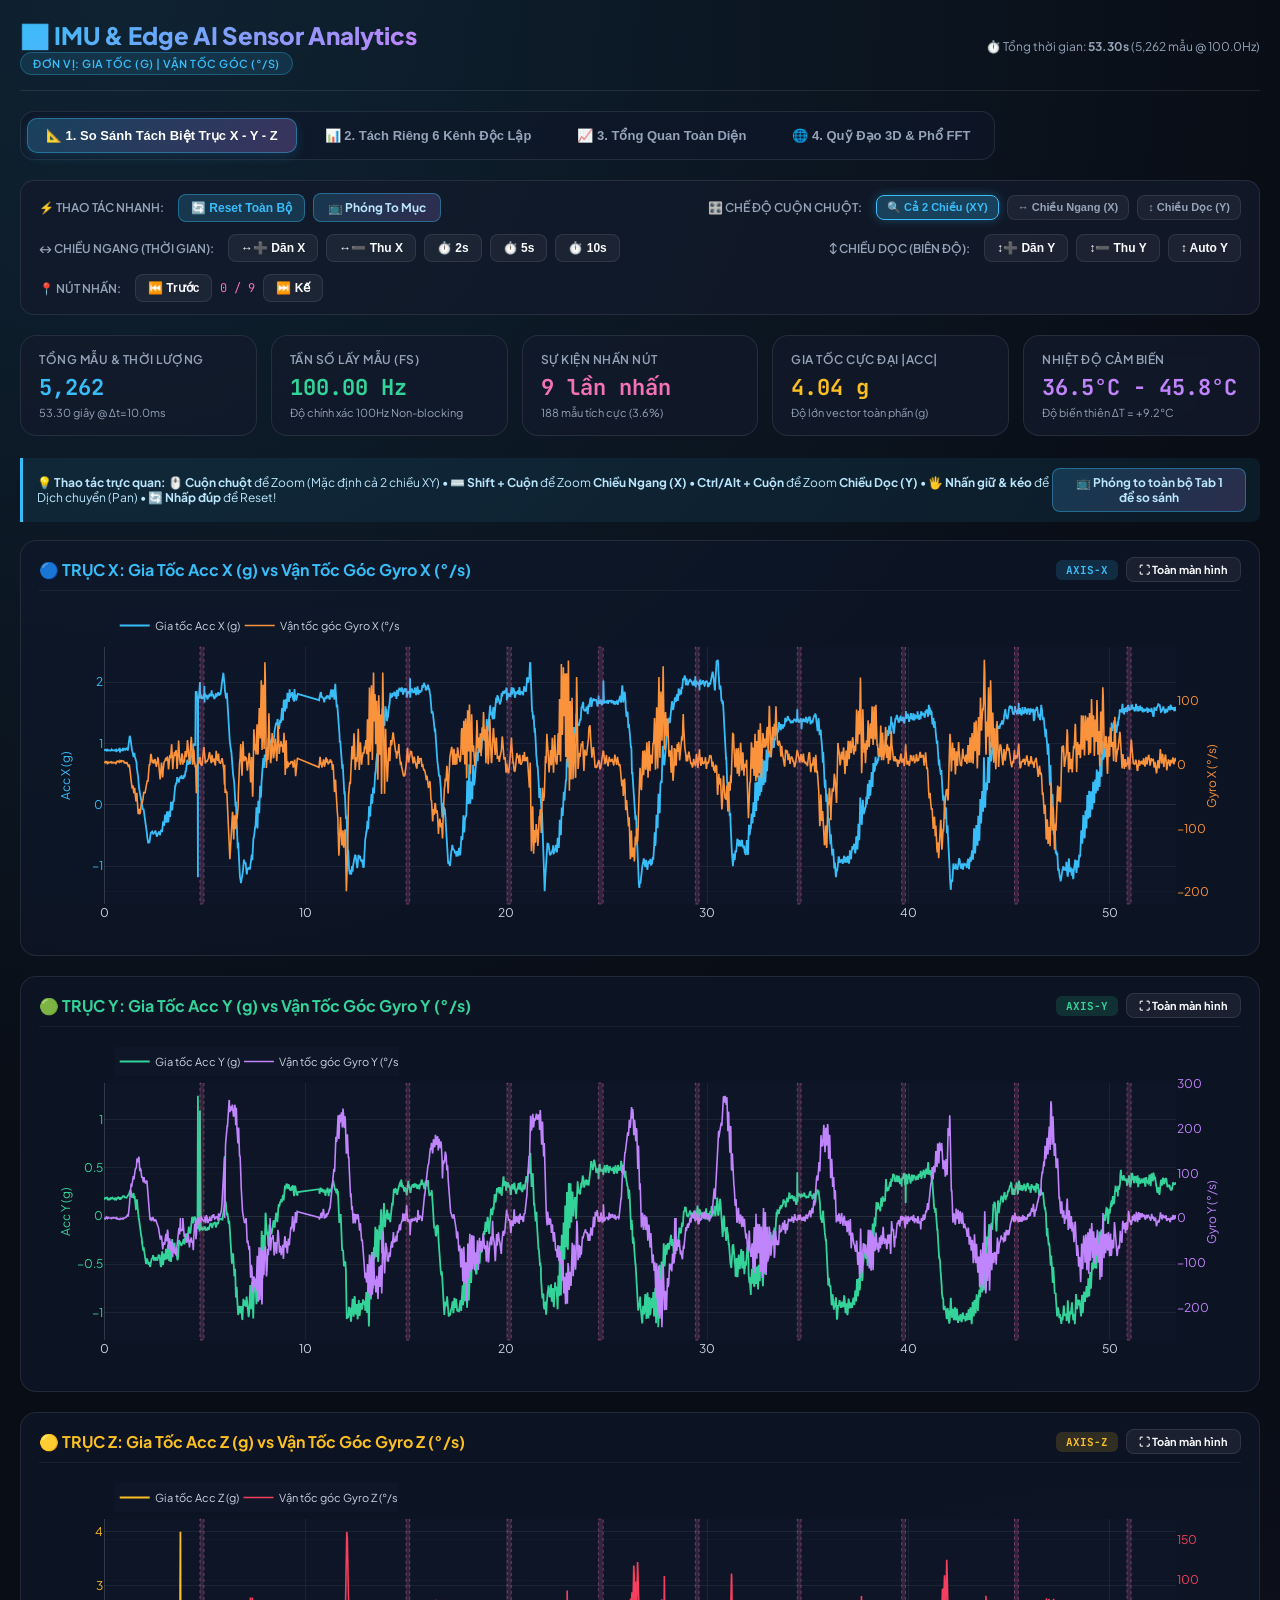
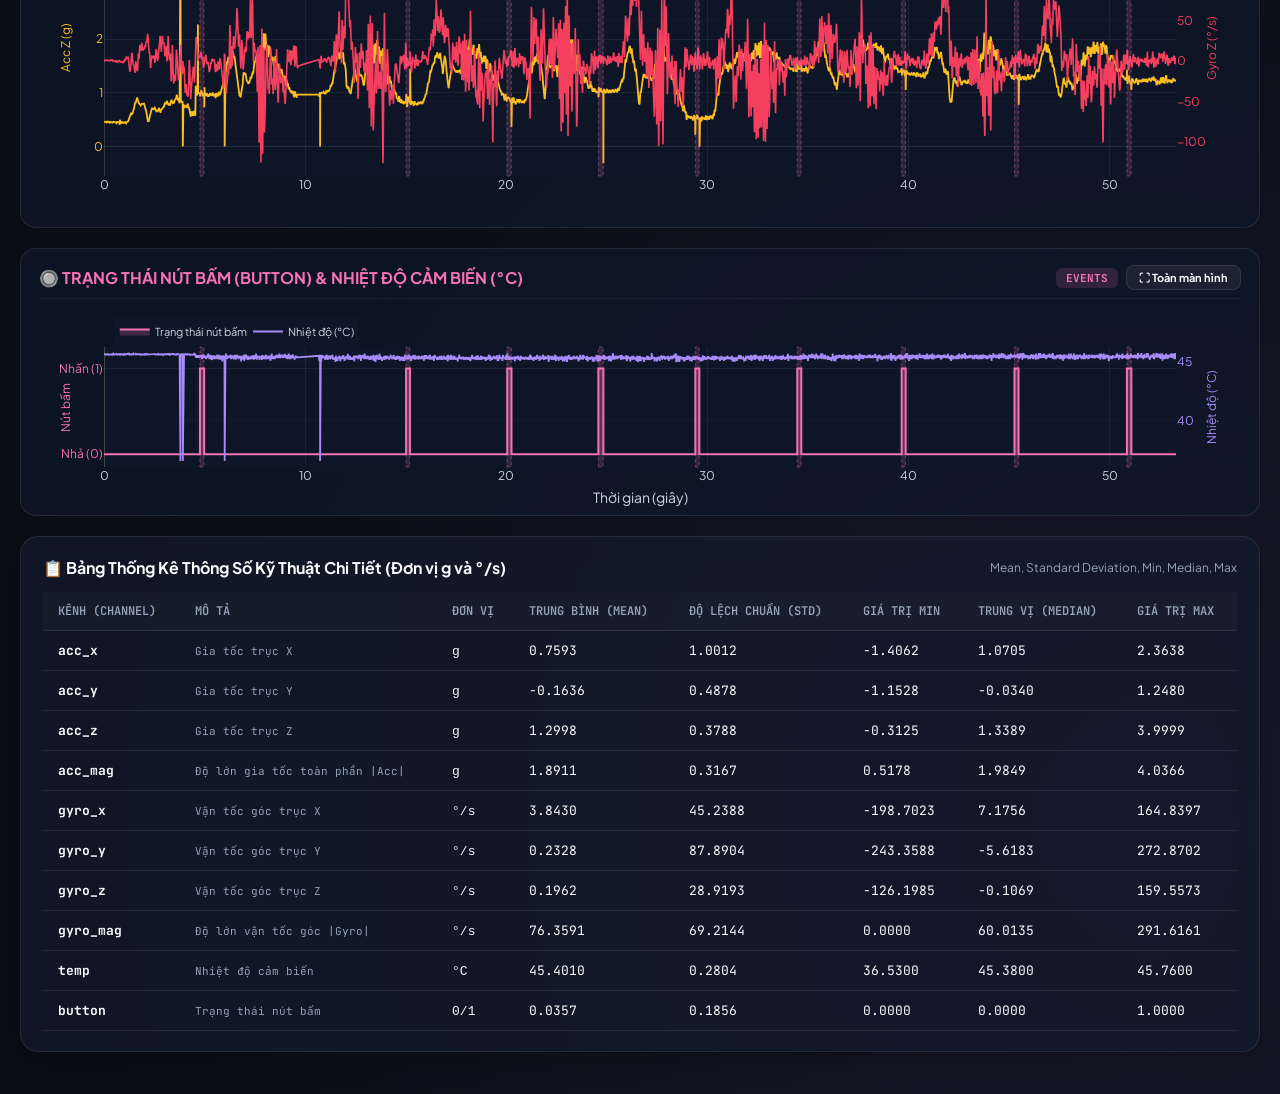
